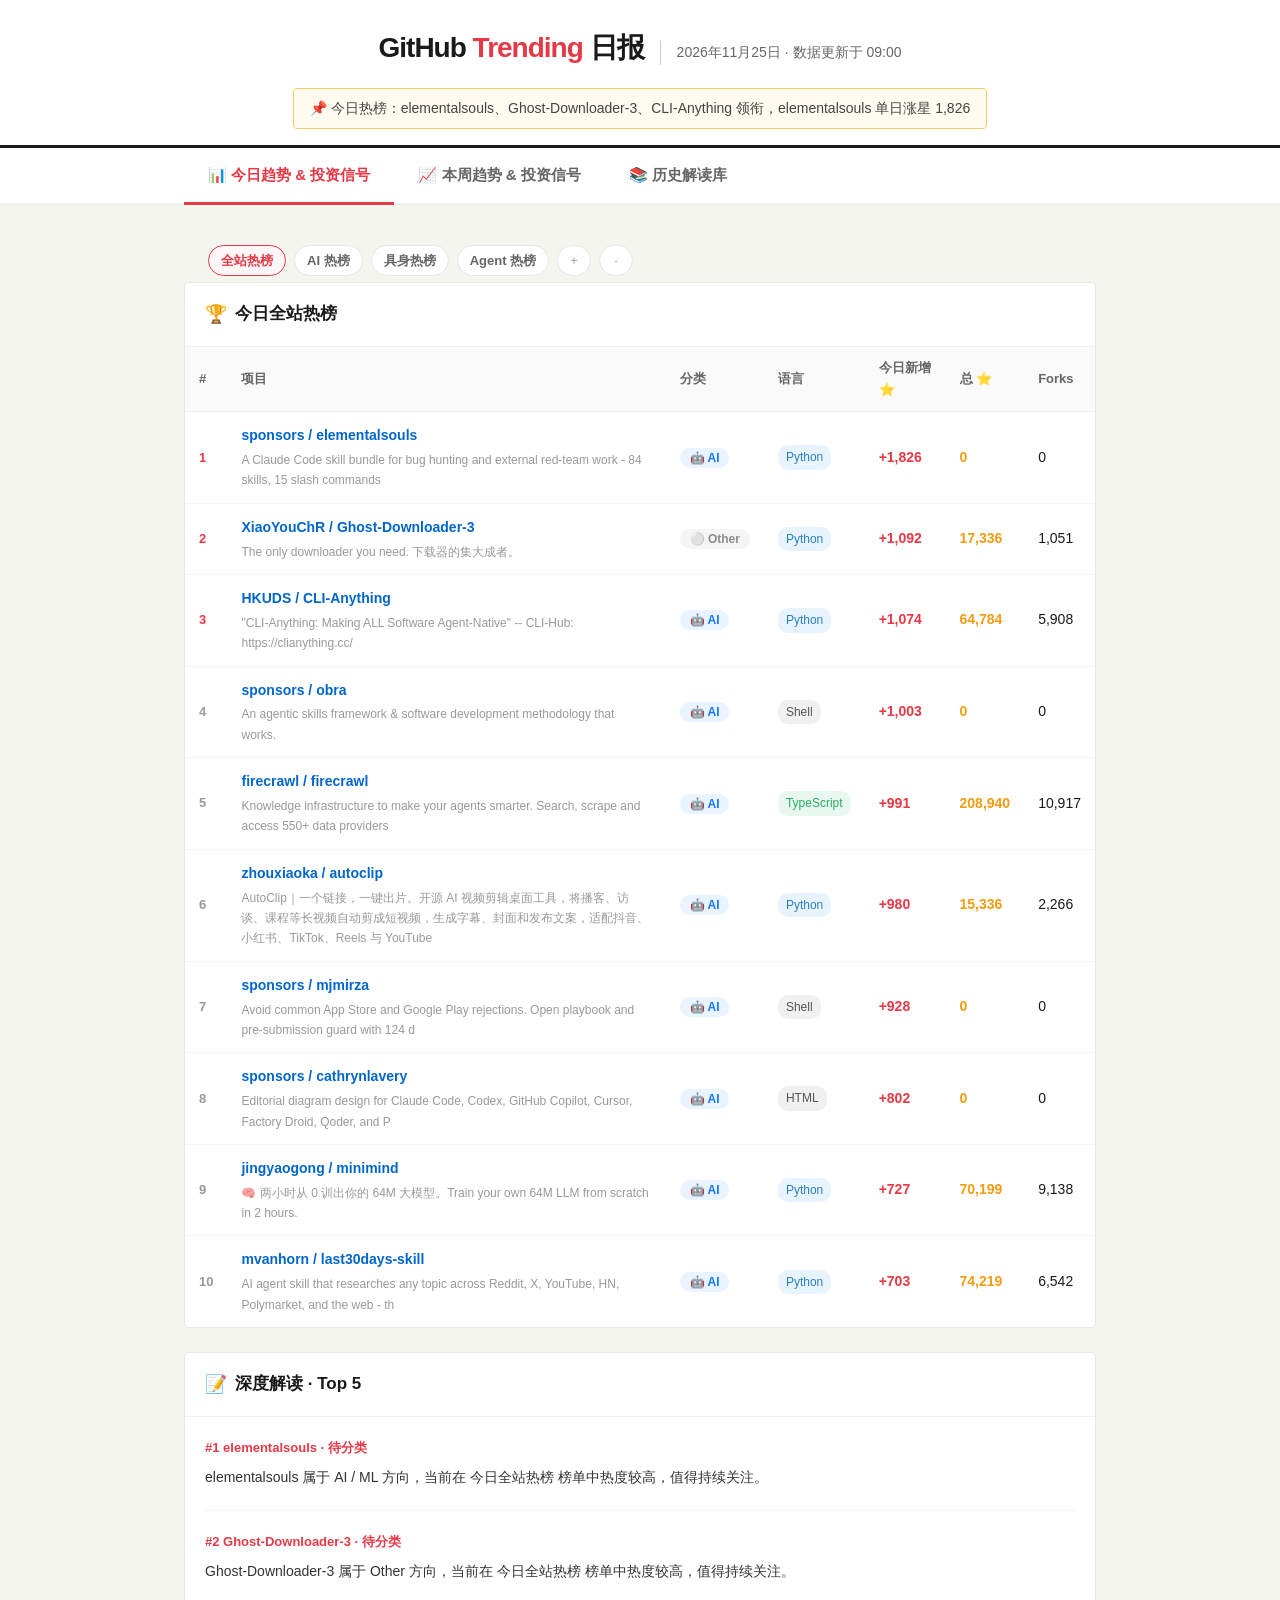
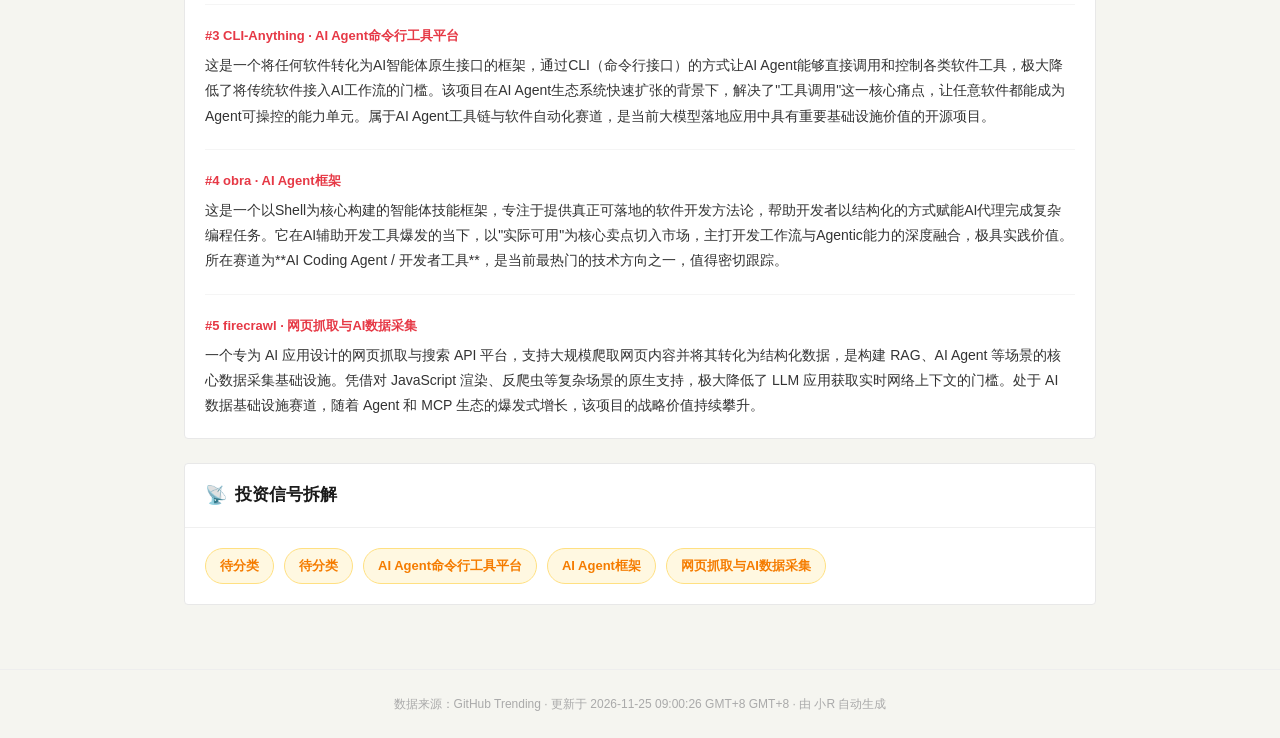
==== index.html @ 6a8a2a38 "chore: 自动更新 GitHub Trending 2026-11-25" ====
<!DOCTYPE html>
<html lang="zh-CN">
<head>
<meta charset="UTF-8">
<meta name="viewport" content="width=device-width,initial-scale=1.0">
<title>GitHub Trending 日报</title>
<style>*{margin:0;padding:0;box-sizing:border-box;}
body{font-family:-apple-system,BlinkMacSystemFont,"PingFang SC","Hiragino Sans GB","Microsoft YaHei",sans-serif;background:#f5f5f0;color:#1a1a1a;line-height:1.7;}
.header{background:#fff;border-bottom:3px solid #1a1a1a;padding:24px 0 16px;text-align:center;}
.header-inner{max-width:960px;margin:0 auto;padding:0 24px;}
.header-top{display:flex;align-items:baseline;justify-content:center;gap:16px;margin-bottom:8px;}
.logo{font-size:28px;font-weight:900;letter-spacing:-1px;color:#1a1a1a;}
.logo span{color:#e63946;}
.date{font-size:14px;color:#666;border-left:1px solid #ccc;padding-left:16px;}
.summary{font-size:14px;color:#444;background:#fffbf0;border:1px solid #f0d060;border-radius:4px;padding:8px 16px;display:inline-block;margin-top:8px;}
.tabs{background:#fff;border-bottom:2px solid #eee;position:sticky;top:0;z-index:10;}
.tabs-inner{max-width:960px;margin:0 auto;padding:0 24px;display:flex;}
.tab{padding:14px 24px;font-size:15px;font-weight:600;color:#666;cursor:pointer;border-bottom:3px solid transparent;margin-bottom:-2px;transition:all .2s;}
.tab:hover{color:#1a1a1a;}
.tab.active{color:#e63946;border-bottom-color:#e63946;}
.content{max-width:960px;margin:0 auto;padding:32px 24px;}
.panel{display:none;}
.panel.active{display:block;}
.section{background:#fff;border:1px solid #e8e8e8;border-radius:4px;margin-bottom:24px;overflow:hidden;}
.section-header{padding:16px 20px;border-bottom:1px solid #f0f0f0;display:flex;align-items:center;gap:8px;}
.section-title{font-size:17px;font-weight:700;}
.section-icon{font-size:18px;}
table{width:100%;border-collapse:collapse;}
th{background:#fafafa;padding:10px 14px;text-align:left;font-size:13px;font-weight:600;color:#666;border-bottom:1px solid #eee;}
td{padding:12px 14px;font-size:14px;border-bottom:1px solid #f5f5f5;vertical-align:middle;}
tr:last-child td{border-bottom:none;}
tr:hover td{background:#fafffe;}
.rank{font-weight:700;color:#999;font-size:13px;width:36px;}
.rank.top3{color:#e63946;}
.proj-name{font-weight:600;color:#0066cc;text-decoration:none;}
.proj-name:hover{text-decoration:underline;}
.proj-sub{font-size:12px;color:#999;margin-top:2px;}
.lang-tag{display:inline-block;padding:2px 8px;border-radius:10px;font-size:12px;font-weight:500;background:#f0f0f0;color:#555;}
.lang-Python{background:#e8f4fd;color:#2980b9;}
.lang-TypeScript{background:#e8f8f0;color:#27ae60;}
.lang-Rust{background:#fdf0e8;color:#e67e22;}
.lang-Kotlin{background:#f0e8fd;color:#8e44ad;}
.stars{font-weight:600;color:#f39c12;}
.stars-new{color:#e63946;font-weight:700;}
.insight-list{padding:20px;}
.insight-item{margin-bottom:20px;padding-bottom:20px;border-bottom:1px solid #f5f5f5;}
.insight-item:last-child{border-bottom:none;margin-bottom:0;padding-bottom:0;}
.insight-repo{font-size:13px;font-weight:700;color:#e63946;margin-bottom:6px;}
.insight-date{font-weight:400;color:#aaa;font-size:12px;}
.insight-text{font-size:14px;color:#333;line-height:1.8;}
.signal-tags{padding:20px;display:flex;flex-wrap:wrap;gap:10px;}
.signal-tag{padding:6px 14px;border-radius:20px;font-size:13px;font-weight:600;}
.tag-hot{background:#ffeef0;color:#e63946;border:1px solid #ffcdd2;}
.tag-rising{background:#fff8e1;color:#f57c00;border:1px solid #ffe082;}
.tag-watch{background:#e8f5e9;color:#2e7d32;border:1px solid #c8e6c9;}
.invest-cards{padding:20px;display:grid;grid-template-columns:repeat(2,1fr);gap:16px;}
.invest-card{border:1px solid #e8e8e8;border-radius:6px;padding:16px;}
.invest-dir{font-size:15px;font-weight:700;margin-bottom:8px;}
.invest-proj{font-size:12px;color:#666;margin-bottom:8px;}
.invest-bar-wrap{background:#f0f0f0;border-radius:4px;height:6px;margin-bottom:10px;}
.invest-bar{height:6px;border-radius:4px;}
.bar-strong{background:#e63946;width:90%;}
.bar-mid{background:#f39c12;width:60%;}
.bar-watch{background:#27ae60;width:35%;}
.invest-strength{font-size:12px;margin-bottom:4px;}
.str-strong{color:#e63946;font-weight:700;}
.str-mid{color:#f39c12;font-weight:700;}
.str-watch{color:#27ae60;font-weight:700;}
.footer{text-align:center;padding:24px;color:#aaa;font-size:12px;border-top:1px solid #eee;margin-top:8px;}
@media(max-width:640px){.invest-cards{grid-template-columns:1fr;}.tab{padding:10px 14px;font-size:13px;}}</style>

<style>
.category-badge{display:inline-flex;align-items:center;padding:4px 10px;border-radius:999px;font-size:12px;font-weight:600;line-height:1;white-space:nowrap}
.category-badge.cat-ai{background:#e8f4ff;color:#1677ff}.category-badge.cat-embodied{background:#f3ecff;color:#722ed1}.category-badge.cat-other{background:#f5f5f5;color:#8c8c8c}
.mini-tabs{display:flex;gap:8px;padding:8px 24px 6px;flex-wrap:wrap;align-items:center}.mini-tab{padding:7px 12px;border:1px solid #e5e5e5;border-radius:999px;background:#fff;color:#666;font-size:13px;font-weight:600;cursor:pointer;line-height:1.2;position:relative}.mini-tab.active{color:#e63946;border-color:#e63946;background:#fff7f7}.mini-tab-op{min-width:34px;padding:7px 10px;text-align:center;color:#9aa0a6;font-weight:500}.mini-tab-op:hover{color:#666;border-color:#d9d9d9;background:#fafafa}.mini-tab-op-danger{color:#b3b3b3}.mini-tab-op-danger.active{background:#f7f7f7;color:#666;border-color:#d9d9d9}.mini-panel .section:first-child{margin-top:0}.delete-mode .mini-tab[data-removable="1"]::after{content:'×';position:absolute;right:-6px;top:-6px;width:18px;height:18px;border-radius:50%;background:#ff4d4f;color:#fff;font-size:12px;display:flex;align-items:center;justify-content:center}
.oc-modal{position:fixed;inset:0;background:rgba(0,0,0,.32);display:none;align-items:center;justify-content:center;z-index:9999}.oc-card{width:520px;max-width:calc(100vw - 32px);background:#fff;border-radius:14px;box-shadow:0 20px 60px rgba(0,0,0,.18);padding:18px}.oc-title{font-size:18px;font-weight:700;margin-bottom:12px}.oc-grid{display:grid;grid-template-columns:1fr 1fr;gap:10px}.oc-field{display:flex;flex-direction:column;gap:6px;margin-bottom:10px}.oc-field label{font-size:12px;color:#666}.oc-field input,.oc-field textarea,.oc-field select{border:1px solid #ddd;border-radius:10px;padding:10px 12px;font-size:14px}.oc-field textarea{min-height:96px;resize:vertical}.oc-actions{display:flex;justify-content:flex-end;gap:10px;margin-top:8px}.oc-btn{border:1px solid #ddd;background:#fff;border-radius:10px;padding:9px 14px;font-size:14px;cursor:pointer}.oc-btn.primary{background:#e63946;color:#fff;border-color:#e63946}
</style>
<div id="cat-modal" class="oc-modal"><div class="oc-card"><div id="cat-title" class="oc-title">新增分类</div><input type="hidden" id="cat-action" value="add" /><div id="add-fields"><div class="oc-grid"><div class="oc-field"><label>分类名称 *</label><input id="cat-name" placeholder="如：多模态热榜" /></div><div class="oc-field"><label>分类 key（可选）</label><input id="cat-key" placeholder="如：multimodal" /></div><div class="oc-field"><label>图标</label><input id="cat-icon" placeholder="如：🎨" /></div><div class="oc-field"><label>生效方式</label><select id="cat-effective"><option value="immediate">立刻生效</option><option value="nextDay" selected>次日生效</option></select></div></div><div class="oc-field"><label>关键词（逗号分隔）</label><textarea id="cat-keywords" placeholder="multimodal, vision-language, image generation"></textarea></div></div><div id="delete-key-wrap" style="display:none"><div class="oc-field"><label>将删除分类 key</label><input id="delete-key" readonly /></div><div class="oc-field"><label>生效方式</label><select id="cat-effective"><option value="immediate">立刻生效</option><option value="nextDay" selected>次日生效</option></select></div></div><div class="oc-actions"><button class="oc-btn" onclick="closeModal()">取消</button><button class="oc-btn primary" onclick="submitCategory()">确认</button></div></div></div>

</head>
<body>
<div class="header">
<div class="header-inner">
  <div class="header-top">
    <div class="logo">GitHub <span>Trending</span> 日报</div>
    <div class="date">2026年11月25日 · 数据更新于 09:00</div>
  </div>
  <div class="summary">📌 今日热榜：elementalsouls、Ghost-Downloader-3、CLI-Anything 领衔，elementalsouls 单日涨星 1,826</div>
</div>
</div>




















































































































































































































<div class="tabs">
<div class="tabs-inner">
  <div class="tab active" onclick="showTab(0)">📊 今日趋势 &amp; 投资信号</div>
  <div class="tab" onclick="showTab(1)">📈 本周趋势 &amp; 投资信号</div>
  <div class="tab" onclick="showTab(2)">📚 历史解读库</div>
</div>
</div>
<div class="content">
<div class="panel active" id="panel-0" style="display:block;">
  <div class="mini-tabs"><div class='mini-tab active' onclick="showMiniTab('daily',0)">全站热榜</div><div class='mini-tab' onclick="showMiniTab('daily',1)">AI 热榜</div><div class='mini-tab' onclick="showMiniTab('daily',2)">具身热榜</div><div class='mini-tab' onclick="showMiniTab('daily',3)" data-removable="1" data-key="agent">Agent 热榜</div><div class='mini-tab mini-tab-op' onclick="openAddModal()">+</div><div class='mini-tab mini-tab-op mini-tab-op-danger' onclick="toggleDeleteMode(this)">-</div></div>
  <div class="mini-panel active" id="daily-mini-0" style="display:block;">
    <div class="section"><div class="section-header"><span class="section-icon">🏆</span><span class="section-title">今日全站热榜</span></div><table><thead><tr><th>#</th><th>项目</th><th>分类</th><th>语言</th><th>今日新增 ⭐</th><th>总 ⭐</th><th>Forks</th></tr></thead><tbody><tr><td class="rank top3">1</td><td><a class="proj-name" href="https://github.com/sponsors/elementalsouls" target="_blank">sponsors / elementalsouls</a><div class="proj-sub">A Claude Code skill bundle for bug hunting and external red-team work - 84 skills, 15 slash commands</div></td><td><span class="category-badge cat-ai">🤖 AI</span></td><td><span class="lang-tag lang-Python">Python</span></td><td class="stars-new">+1,826</td><td class="stars">0</td><td>0</td></tr><tr><td class="rank top3">2</td><td><a class="proj-name" href="https://github.com/XiaoYouChR/Ghost-Downloader-3" target="_blank">XiaoYouChR / Ghost-Downloader-3</a><div class="proj-sub">The only downloader you need. 下载器的集大成者。</div></td><td><span class="category-badge cat-other">⚪ Other</span></td><td><span class="lang-tag lang-Python">Python</span></td><td class="stars-new">+1,092</td><td class="stars">17,336</td><td>1,051</td></tr><tr><td class="rank top3">3</td><td><a class="proj-name" href="https://github.com/HKUDS/CLI-Anything" target="_blank">HKUDS / CLI-Anything</a><div class="proj-sub">"CLI-Anything: Making ALL Software Agent-Native" -- CLI-Hub: https://clianything.cc/</div></td><td><span class="category-badge cat-ai">🤖 AI</span></td><td><span class="lang-tag lang-Python">Python</span></td><td class="stars-new">+1,074</td><td class="stars">64,784</td><td>5,908</td></tr><tr><td class="rank ">4</td><td><a class="proj-name" href="https://github.com/sponsors/obra" target="_blank">sponsors / obra</a><div class="proj-sub">An agentic skills framework &amp; software development methodology that works.</div></td><td><span class="category-badge cat-ai">🤖 AI</span></td><td><span class="lang-tag lang-Shell">Shell</span></td><td class="stars-new">+1,003</td><td class="stars">0</td><td>0</td></tr><tr><td class="rank ">5</td><td><a class="proj-name" href="https://github.com/firecrawl/firecrawl" target="_blank">firecrawl / firecrawl</a><div class="proj-sub">Knowledge infrastructure to make your agents smarter. Search, scrape and access 550+ data providers </div></td><td><span class="category-badge cat-ai">🤖 AI</span></td><td><span class="lang-tag lang-TypeScript">TypeScript</span></td><td class="stars-new">+991</td><td class="stars">208,940</td><td>10,917</td></tr><tr><td class="rank ">6</td><td><a class="proj-name" href="https://github.com/zhouxiaoka/autoclip" target="_blank">zhouxiaoka / autoclip</a><div class="proj-sub">AutoClip｜一个链接，一键出片。开源 AI 视频剪辑桌面工具，将播客、访谈、课程等长视频自动剪成短视频，生成字幕、封面和发布文案，适配抖音、小红书、TikTok、Reels 与 YouTube </div></td><td><span class="category-badge cat-ai">🤖 AI</span></td><td><span class="lang-tag lang-Python">Python</span></td><td class="stars-new">+980</td><td class="stars">15,336</td><td>2,266</td></tr><tr><td class="rank ">7</td><td><a class="proj-name" href="https://github.com/sponsors/mjmirza" target="_blank">sponsors / mjmirza</a><div class="proj-sub">Avoid common App Store and Google Play rejections. Open playbook and pre-submission guard with 124 d</div></td><td><span class="category-badge cat-ai">🤖 AI</span></td><td><span class="lang-tag lang-Shell">Shell</span></td><td class="stars-new">+928</td><td class="stars">0</td><td>0</td></tr><tr><td class="rank ">8</td><td><a class="proj-name" href="https://github.com/sponsors/cathrynlavery" target="_blank">sponsors / cathrynlavery</a><div class="proj-sub">Editorial diagram design for Claude Code, Codex, GitHub Copilot, Cursor, Factory Droid, Qoder, and P</div></td><td><span class="category-badge cat-ai">🤖 AI</span></td><td><span class="lang-tag lang-HTML">HTML</span></td><td class="stars-new">+802</td><td class="stars">0</td><td>0</td></tr><tr><td class="rank ">9</td><td><a class="proj-name" href="https://github.com/jingyaogong/minimind" target="_blank">jingyaogong / minimind</a><div class="proj-sub">🧠 两小时从 0 训出你的 64M 大模型。Train your own 64M LLM from scratch in 2 hours.</div></td><td><span class="category-badge cat-ai">🤖 AI</span></td><td><span class="lang-tag lang-Python">Python</span></td><td class="stars-new">+727</td><td class="stars">70,199</td><td>9,138</td></tr><tr><td class="rank ">10</td><td><a class="proj-name" href="https://github.com/mvanhorn/last30days-skill" target="_blank">mvanhorn / last30days-skill</a><div class="proj-sub">AI agent skill that researches any topic across Reddit, X, YouTube, HN, Polymarket, and the web - th</div></td><td><span class="category-badge cat-ai">🤖 AI</span></td><td><span class="lang-tag lang-Python">Python</span></td><td class="stars-new">+703</td><td class="stars">74,219</td><td>6,542</td></tr></tbody></table></div>
    <div class="section"><div class="section-header"><span class="section-icon">📝</span><span class="section-title">深度解读 · Top 5</span></div><div class="insight-list"><div class="insight-item"><div class="insight-repo">#1 elementalsouls · 待分类</div><div class="insight-text">elementalsouls 属于 AI / ML 方向，当前在 今日全站热榜 榜单中热度较高，值得持续关注。</div></div><div class="insight-item"><div class="insight-repo">#2 Ghost-Downloader-3 · 待分类</div><div class="insight-text">Ghost-Downloader-3 属于 Other 方向，当前在 今日全站热榜 榜单中热度较高，值得持续关注。</div></div><div class="insight-item"><div class="insight-repo">#3 CLI-Anything · AI Agent命令行工具平台</div><div class="insight-text">这是一个将任何软件转化为AI智能体原生接口的框架，通过CLI（命令行接口）的方式让AI Agent能够直接调用和控制各类软件工具，极大降低了将传统软件接入AI工作流的门槛。该项目在AI Agent生态系统快速扩张的背景下，解决了&quot;工具调用&quot;这一核心痛点，让任意软件都能成为Agent可操控的能力单元。属于AI Agent工具链与软件自动化赛道，是当前大模型落地应用中具有重要基础设施价值的开源项目。</div></div><div class="insight-item"><div class="insight-repo">#4 obra · AI Agent框架</div><div class="insight-text">这是一个以Shell为核心构建的智能体技能框架，专注于提供真正可落地的软件开发方法论，帮助开发者以结构化的方式赋能AI代理完成复杂编程任务。它在AI辅助开发工具爆发的当下，以&quot;实际可用&quot;为核心卖点切入市场，主打开发工作流与Agentic能力的深度融合，极具实践价值。所在赛道为**AI Coding Agent / 开发者工具**，是当前最热门的技术方向之一，值得密切跟踪。</div></div><div class="insight-item"><div class="insight-repo">#5 firecrawl · 网页抓取与AI数据采集</div><div class="insight-text">一个专为 AI 应用设计的网页抓取与搜索 API 平台，支持大规模爬取网页内容并将其转化为结构化数据，是构建 RAG、AI Agent 等场景的核心数据采集基础设施。凭借对 JavaScript 渲染、反爬虫等复杂场景的原生支持，极大降低了 LLM 应用获取实时网络上下文的门槛。处于 AI 数据基础设施赛道，随着 Agent 和 MCP 生态的爆发式增长，该项目的战略价值持续攀升。</div></div></div></div>
    <div class="section"><div class="section-header"><span class="section-icon">📡</span><span class="section-title">投资信号拆解</span></div><div class="signal-tags"><span class="signal-tag tag-rising">待分类</span><span class="signal-tag tag-rising">待分类</span><span class="signal-tag tag-rising">AI Agent命令行工具平台</span><span class="signal-tag tag-rising">AI Agent框架</span><span class="signal-tag tag-rising">网页抓取与AI数据采集</span></div></div>
  </div><div class="mini-panel" id="daily-mini-1" style="display:none;">
    <div class="section"><div class="section-header"><span class="section-icon">🤖</span><span class="section-title">今日AI 热榜</span></div><table><thead><tr><th>#</th><th>项目</th><th>分类</th><th>语言</th><th>今日新增 ⭐</th><th>总 ⭐</th><th>Forks</th></tr></thead><tbody><tr><td class="rank top3">1</td><td><a class="proj-name" href="https://github.com/sponsors/elementalsouls" target="_blank">sponsors / elementalsouls</a><div class="proj-sub">A Claude Code skill bundle for bug hunting and external red-team work - 84 skills, 15 slash commands</div></td><td><span class="category-badge cat-ai">🤖 AI</span></td><td><span class="lang-tag lang-Python">Python</span></td><td class="stars-new">+1,826</td><td class="stars">0</td><td>0</td></tr><tr><td class="rank top3">2</td><td><a class="proj-name" href="https://github.com/HKUDS/CLI-Anything" target="_blank">HKUDS / CLI-Anything</a><div class="proj-sub">"CLI-Anything: Making ALL Software Agent-Native" -- CLI-Hub: https://clianything.cc/</div></td><td><span class="category-badge cat-ai">🤖 AI</span></td><td><span class="lang-tag lang-Python">Python</span></td><td class="stars-new">+1,074</td><td class="stars">64,784</td><td>5,908</td></tr><tr><td class="rank top3">3</td><td><a class="proj-name" href="https://github.com/sponsors/obra" target="_blank">sponsors / obra</a><div class="proj-sub">An agentic skills framework &amp; software development methodology that works.</div></td><td><span class="category-badge cat-ai">🤖 AI</span></td><td><span class="lang-tag lang-Shell">Shell</span></td><td class="stars-new">+1,003</td><td class="stars">0</td><td>0</td></tr><tr><td class="rank ">4</td><td><a class="proj-name" href="https://github.com/firecrawl/firecrawl" target="_blank">firecrawl / firecrawl</a><div class="proj-sub">Knowledge infrastructure to make your agents smarter. Search, scrape and access 550+ data providers </div></td><td><span class="category-badge cat-ai">🤖 AI</span></td><td><span class="lang-tag lang-TypeScript">TypeScript</span></td><td class="stars-new">+991</td><td class="stars">208,940</td><td>10,917</td></tr><tr><td class="rank ">5</td><td><a class="proj-name" href="https://github.com/zhouxiaoka/autoclip" target="_blank">zhouxiaoka / autoclip</a><div class="proj-sub">AutoClip｜一个链接，一键出片。开源 AI 视频剪辑桌面工具，将播客、访谈、课程等长视频自动剪成短视频，生成字幕、封面和发布文案，适配抖音、小红书、TikTok、Reels 与 YouTube </div></td><td><span class="category-badge cat-ai">🤖 AI</span></td><td><span class="lang-tag lang-Python">Python</span></td><td class="stars-new">+980</td><td class="stars">15,336</td><td>2,266</td></tr><tr><td class="rank ">6</td><td><a class="proj-name" href="https://github.com/sponsors/mjmirza" target="_blank">sponsors / mjmirza</a><div class="proj-sub">Avoid common App Store and Google Play rejections. Open playbook and pre-submission guard with 124 d</div></td><td><span class="category-badge cat-ai">🤖 AI</span></td><td><span class="lang-tag lang-Shell">Shell</span></td><td class="stars-new">+928</td><td class="stars">0</td><td>0</td></tr><tr><td class="rank ">7</td><td><a class="proj-name" href="https://github.com/sponsors/cathrynlavery" target="_blank">sponsors / cathrynlavery</a><div class="proj-sub">Editorial diagram design for Claude Code, Codex, GitHub Copilot, Cursor, Factory Droid, Qoder, and P</div></td><td><span class="category-badge cat-ai">🤖 AI</span></td><td><span class="lang-tag lang-HTML">HTML</span></td><td class="stars-new">+802</td><td class="stars">0</td><td>0</td></tr><tr><td class="rank ">8</td><td><a class="proj-name" href="https://github.com/jingyaogong/minimind" target="_blank">jingyaogong / minimind</a><div class="proj-sub">🧠 两小时从 0 训出你的 64M 大模型。Train your own 64M LLM from scratch in 2 hours.</div></td><td><span class="category-badge cat-ai">🤖 AI</span></td><td><span class="lang-tag lang-Python">Python</span></td><td class="stars-new">+727</td><td class="stars">70,199</td><td>9,138</td></tr><tr><td class="rank ">9</td><td><a class="proj-name" href="https://github.com/mvanhorn/last30days-skill" target="_blank">mvanhorn / last30days-skill</a><div class="proj-sub">AI agent skill that researches any topic across Reddit, X, YouTube, HN, Polymarket, and the web - th</div></td><td><span class="category-badge cat-ai">🤖 AI</span></td><td><span class="lang-tag lang-Python">Python</span></td><td class="stars-new">+703</td><td class="stars">74,219</td><td>6,542</td></tr><tr><td class="rank ">10</td><td><a class="proj-name" href="https://github.com/sponsors/toeverything" target="_blank">sponsors / toeverything</a><div class="proj-sub">There can be more than Notion and Miro. AFFiNE(pronounced [ə‘fain]) is a next-gen knowledge base tha</div></td><td><span class="category-badge cat-other">⚪ Other</span></td><td><span class="lang-tag lang-TypeScript">TypeScript</span></td><td class="stars-new">+584</td><td class="stars">0</td><td>0</td></tr></tbody></table></div>
    <div class="section"><div class="section-header"><span class="section-icon">📝</span><span class="section-title">深度解读 · Top 5</span></div><div class="insight-list"><div class="insight-item"><div class="insight-repo">#1 elementalsouls · 待分类</div><div class="insight-text">elementalsouls 属于 AI / ML 方向，当前在 今日AI 热榜 榜单中热度较高，值得持续关注。</div></div><div class="insight-item"><div class="insight-repo">#2 CLI-Anything · AI Agent命令行工具平台</div><div class="insight-text">这是一个将任何软件转化为AI智能体原生接口的框架，通过CLI（命令行接口）的方式让AI Agent能够直接调用和控制各类软件工具，极大降低了将传统软件接入AI工作流的门槛。该项目在AI Agent生态系统快速扩张的背景下，解决了&quot;工具调用&quot;这一核心痛点，让任意软件都能成为Agent可操控的能力单元。属于AI Agent工具链与软件自动化赛道，是当前大模型落地应用中具有重要基础设施价值的开源项目。</div></div><div class="insight-item"><div class="insight-repo">#3 obra · AI Agent框架</div><div class="insight-text">这是一个以Shell为核心构建的智能体技能框架，专注于提供真正可落地的软件开发方法论，帮助开发者以结构化的方式赋能AI代理完成复杂编程任务。它在AI辅助开发工具爆发的当下，以&quot;实际可用&quot;为核心卖点切入市场，主打开发工作流与Agentic能力的深度融合，极具实践价值。所在赛道为**AI Coding Agent / 开发者工具**，是当前最热门的技术方向之一，值得密切跟踪。</div></div><div class="insight-item"><div class="insight-repo">#4 firecrawl · 网页抓取与AI数据采集</div><div class="insight-text">一个专为 AI 应用设计的网页抓取与搜索 API 平台，支持大规模爬取网页内容并将其转化为结构化数据，是构建 RAG、AI Agent 等场景的核心数据采集基础设施。凭借对 JavaScript 渲染、反爬虫等复杂场景的原生支持，极大降低了 LLM 应用获取实时网络上下文的门槛。处于 AI 数据基础设施赛道，随着 Agent 和 MCP 生态的爆发式增长，该项目的战略价值持续攀升。</div></div><div class="insight-item"><div class="insight-repo">#5 autoclip · AI视频智能剪辑</div><div class="insight-text">基于AI技术的视频智能剪辑工具，能够自动识别并提取视频中的精彩高光片段，大幅降低视频二次创作的门槛，适用于短视频博主、赛事混剪、直播切片等场景。随着AIGC内容创作需求爆发，此类自动化剪辑工具正处于高速增长期，兼具实用价值与商业潜力。项目处于AI+视频创作赛道，是当前内容生产力工具领域的热门方向。</div></div></div></div>
    <div class="section"><div class="section-header"><span class="section-icon">📡</span><span class="section-title">投资信号拆解</span></div><div class="signal-tags"><span class="signal-tag tag-rising">待分类</span><span class="signal-tag tag-rising">AI Agent命令行工具平台</span><span class="signal-tag tag-rising">AI Agent框架</span><span class="signal-tag tag-rising">网页抓取与AI数据采集</span><span class="signal-tag tag-rising">AI视频智能剪辑</span></div></div>
  </div><div class="mini-panel" id="daily-mini-2" style="display:none;">
    <div class="section"><div class="section-header"><span class="section-icon">🦾</span><span class="section-title">今日具身热榜</span></div><table><thead><tr><th>#</th><th>项目</th><th>分类</th><th>语言</th><th>今日新增 ⭐</th><th>总 ⭐</th><th>Forks</th></tr></thead><tbody><tr><td class="rank top3">1</td><td><a class="proj-name" href="https://github.com/sponsors/elementalsouls" target="_blank">sponsors / elementalsouls</a><div class="proj-sub">A Claude Code skill bundle for bug hunting and external red-team work - 84 skills, 15 slash commands</div></td><td><span class="category-badge cat-ai">🤖 AI</span></td><td><span class="lang-tag lang-Python">Python</span></td><td class="stars-new">+1,826</td><td class="stars">0</td><td>0</td></tr><tr><td class="rank top3">2</td><td><a class="proj-name" href="https://github.com/mvanhorn/last30days-skill" target="_blank">mvanhorn / last30days-skill</a><div class="proj-sub">AI agent skill that researches any topic across Reddit, X, YouTube, HN, Polymarket, and the web - th</div></td><td><span class="category-badge cat-ai">🤖 AI</span></td><td><span class="lang-tag lang-Python">Python</span></td><td class="stars-new">+703</td><td class="stars">74,219</td><td>6,542</td></tr></tbody></table></div>
    <div class="section"><div class="section-header"><span class="section-icon">📝</span><span class="section-title">深度解读 · Top 5</span></div><div class="insight-list"><div class="insight-item"><div class="insight-repo">#1 elementalsouls · 待分类</div><div class="insight-text">elementalsouls 属于 AI / ML 方向，当前在 今日具身热榜 榜单中热度较高，值得持续关注。</div></div><div class="insight-item"><div class="insight-repo">#2 last30days-skill · AI Agent信息聚合与研究</div><div class="insight-text">这是一个AI智能体技能工具，能够自动跨越Reddit、X、YouTube、Hacker News、Polymarket及开放网页等多平台，对任意话题进行信息检索并生成有据可查的综合摘要，极大降低了信息收集与研判的人工成本。凭借多源数据融合与AI合成能力，它在市场调研、热点追踪、竞品分析等场景中具有显著实用价值。该项目处于AI Agent与信息聚合的热门交叉赛道，随着自主智能体应用爆发式增长，此类&quot;研究型Agent技能&quot;正成为开发者生态中的高需求组件。</div></div></div></div>
    <div class="section"><div class="section-header"><span class="section-icon">📡</span><span class="section-title">投资信号拆解</span></div><div class="signal-tags"><span class="signal-tag tag-rising">待分类</span><span class="signal-tag tag-rising">AI Agent信息聚合与研究</span></div></div>
  </div><div class="mini-panel" id="daily-mini-3" style="display:none;">
    <div class="section"><div class="section-header"><span class="section-icon">🧠</span><span class="section-title">今日Agent 热榜</span></div><table><thead><tr><th>#</th><th>项目</th><th>分类</th><th>语言</th><th>今日新增 ⭐</th><th>总 ⭐</th><th>Forks</th></tr></thead><tbody><tr><td class="rank top3">1</td><td><a class="proj-name" href="https://github.com/sponsors/elementalsouls" target="_blank">sponsors / elementalsouls</a><div class="proj-sub">A Claude Code skill bundle for bug hunting and external red-team work - 84 skills, 15 slash commands</div></td><td><span class="category-badge cat-ai">🤖 AI</span></td><td><span class="lang-tag lang-Python">Python</span></td><td class="stars-new">+1,826</td><td class="stars">0</td><td>0</td></tr><tr><td class="rank top3">2</td><td><a class="proj-name" href="https://github.com/HKUDS/CLI-Anything" target="_blank">HKUDS / CLI-Anything</a><div class="proj-sub">"CLI-Anything: Making ALL Software Agent-Native" -- CLI-Hub: https://clianything.cc/</div></td><td><span class="category-badge cat-ai">🤖 AI</span></td><td><span class="lang-tag lang-Python">Python</span></td><td class="stars-new">+1,074</td><td class="stars">64,784</td><td>5,908</td></tr><tr><td class="rank top3">3</td><td><a class="proj-name" href="https://github.com/sponsors/obra" target="_blank">sponsors / obra</a><div class="proj-sub">An agentic skills framework &amp; software development methodology that works.</div></td><td><span class="category-badge cat-ai">🤖 AI</span></td><td><span class="lang-tag lang-Shell">Shell</span></td><td class="stars-new">+1,003</td><td class="stars">0</td><td>0</td></tr><tr><td class="rank ">4</td><td><a class="proj-name" href="https://github.com/firecrawl/firecrawl" target="_blank">firecrawl / firecrawl</a><div class="proj-sub">Knowledge infrastructure to make your agents smarter. Search, scrape and access 550+ data providers </div></td><td><span class="category-badge cat-ai">🤖 AI</span></td><td><span class="lang-tag lang-TypeScript">TypeScript</span></td><td class="stars-new">+991</td><td class="stars">208,940</td><td>10,917</td></tr><tr><td class="rank ">5</td><td><a class="proj-name" href="https://github.com/sponsors/mjmirza" target="_blank">sponsors / mjmirza</a><div class="proj-sub">Avoid common App Store and Google Play rejections. Open playbook and pre-submission guard with 124 d</div></td><td><span class="category-badge cat-ai">🤖 AI</span></td><td><span class="lang-tag lang-Shell">Shell</span></td><td class="stars-new">+928</td><td class="stars">0</td><td>0</td></tr><tr><td class="rank ">6</td><td><a class="proj-name" href="https://github.com/sponsors/cathrynlavery" target="_blank">sponsors / cathrynlavery</a><div class="proj-sub">Editorial diagram design for Claude Code, Codex, GitHub Copilot, Cursor, Factory Droid, Qoder, and P</div></td><td><span class="category-badge cat-ai">🤖 AI</span></td><td><span class="lang-tag lang-HTML">HTML</span></td><td class="stars-new">+802</td><td class="stars">0</td><td>0</td></tr><tr><td class="rank ">7</td><td><a class="proj-name" href="https://github.com/mvanhorn/last30days-skill" target="_blank">mvanhorn / last30days-skill</a><div class="proj-sub">AI agent skill that researches any topic across Reddit, X, YouTube, HN, Polymarket, and the web - th</div></td><td><span class="category-badge cat-ai">🤖 AI</span></td><td><span class="lang-tag lang-Python">Python</span></td><td class="stars-new">+703</td><td class="stars">74,219</td><td>6,542</td></tr><tr><td class="rank ">8</td><td><a class="proj-name" href="https://github.com/google-labs-code/stitch-skills" target="_blank">google-labs-code / stitch-skills</a><div class="proj-sub">A library of Agent Skills designed to work with the Stitch MCP server. Each skill follows the Agent </div></td><td><span class="category-badge cat-ai">🤖 AI</span></td><td><span class="lang-tag lang-TypeScript">TypeScript</span></td><td class="stars-new">+403</td><td class="stars">12,655</td><td>1,525</td></tr><tr><td class="rank ">9</td><td><a class="proj-name" href="https://github.com/Tracer-Cloud/opensre" target="_blank">Tracer-Cloud / opensre</a><div class="proj-sub">The open-source agent for CI/CD reliability.</div></td><td><span class="category-badge cat-ai">🤖 AI</span></td><td><span class="lang-tag lang-Python">Python</span></td><td class="stars-new">+398</td><td class="stars">15,194</td><td>2,011</td></tr></tbody></table></div>
    <div class="section"><div class="section-header"><span class="section-icon">📝</span><span class="section-title">深度解读 · Top 5</span></div><div class="insight-list"><div class="insight-item"><div class="insight-repo">#1 elementalsouls · 待分类</div><div class="insight-text">elementalsouls 属于 AI / ML 方向，当前在 今日Agent 热榜 榜单中热度较高，值得持续关注。</div></div><div class="insight-item"><div class="insight-repo">#2 CLI-Anything · AI Agent命令行工具平台</div><div class="insight-text">这是一个将任何软件转化为AI智能体原生接口的框架，通过CLI（命令行接口）的方式让AI Agent能够直接调用和控制各类软件工具，极大降低了将传统软件接入AI工作流的门槛。该项目在AI Agent生态系统快速扩张的背景下，解决了&quot;工具调用&quot;这一核心痛点，让任意软件都能成为Agent可操控的能力单元。属于AI Agent工具链与软件自动化赛道，是当前大模型落地应用中具有重要基础设施价值的开源项目。</div></div><div class="insight-item"><div class="insight-repo">#3 obra · AI Agent框架</div><div class="insight-text">这是一个以Shell为核心构建的智能体技能框架，专注于提供真正可落地的软件开发方法论，帮助开发者以结构化的方式赋能AI代理完成复杂编程任务。它在AI辅助开发工具爆发的当下，以&quot;实际可用&quot;为核心卖点切入市场，主打开发工作流与Agentic能力的深度融合，极具实践价值。所在赛道为**AI Coding Agent / 开发者工具**，是当前最热门的技术方向之一，值得密切跟踪。</div></div><div class="insight-item"><div class="insight-repo">#4 firecrawl · 网页抓取与AI数据采集</div><div class="insight-text">一个专为 AI 应用设计的网页抓取与搜索 API 平台，支持大规模爬取网页内容并将其转化为结构化数据，是构建 RAG、AI Agent 等场景的核心数据采集基础设施。凭借对 JavaScript 渲染、反爬虫等复杂场景的原生支持，极大降低了 LLM 应用获取实时网络上下文的门槛。处于 AI 数据基础设施赛道，随着 Agent 和 MCP 生态的爆发式增长，该项目的战略价值持续攀升。</div></div><div class="insight-item"><div class="insight-repo">#5 mjmirza · 待分类</div><div class="insight-text">mjmirza 属于 AI / ML 方向，当前在 今日Agent 热榜 榜单中热度较高，值得持续关注。</div></div></div></div>
    <div class="section"><div class="section-header"><span class="section-icon">📡</span><span class="section-title">投资信号拆解</span></div><div class="signal-tags"><span class="signal-tag tag-rising">待分类</span><span class="signal-tag tag-rising">AI Agent命令行工具平台</span><span class="signal-tag tag-rising">AI Agent框架</span><span class="signal-tag tag-rising">网页抓取与AI数据采集</span><span class="signal-tag tag-rising">待分类</span></div></div>
  </div>
</div>
<div class="panel" id="panel-1" style="display:none;">
  <div class="mini-tabs"><div class='mini-tab active' onclick="showMiniTab('weekly',0)">全站热榜</div><div class='mini-tab' onclick="showMiniTab('weekly',1)">AI 热榜</div><div class='mini-tab' onclick="showMiniTab('weekly',2)">具身热榜</div><div class='mini-tab' onclick="showMiniTab('weekly',3)" data-removable="1" data-key="agent">Agent 热榜</div><div class='mini-tab mini-tab-op' onclick="openAddModal()">+</div><div class='mini-tab mini-tab-op mini-tab-op-danger' onclick="toggleDeleteMode(this)">-</div></div>
  <div class="mini-panel active" id="weekly-mini-0" style="display:block;">
    <div class="section"><div class="section-header"><span class="section-icon">🏆</span><span class="section-title">本周全站热榜</span></div><table><thead><tr><th>#</th><th>项目</th><th>分类</th><th>语言</th><th>本周新增 ⭐</th><th>总 ⭐</th><th>Forks</th></tr></thead><tbody><tr><td class="rank top3">1</td><td><a class="proj-name" href="https://github.com/mvanhorn/last30days-skill" target="_blank">mvanhorn / last30days-skill</a><div class="proj-sub">AI agent skill that researches any topic across Reddit, X, YouTube, HN, Polymarket, and the web - th</div></td><td><span class="category-badge cat-ai">🤖 AI</span></td><td><span class="lang-tag lang-Python">Python</span></td><td class="stars-new">+5,369</td><td class="stars">74,219</td><td>6,542</td></tr><tr><td class="rank top3">2</td><td><a class="proj-name" href="https://github.com/dream-num/univer" target="_blank">dream-num / univer</a><div class="proj-sub">Build your own AI office with Univer Office SDK. Bring editing, calculation, collaboration, and file</div></td><td><span class="category-badge cat-ai">🤖 AI</span></td><td><span class="lang-tag lang-TypeScript">TypeScript</span></td><td class="stars-new">+3,278</td><td class="stars">31,689</td><td>2,857</td></tr><tr><td class="rank top3">3</td><td><a class="proj-name" href="https://github.com/sponsors/kajisho5" target="_blank">sponsors / kajisho5</a><div class="proj-sub">Local video editor for coding agents: 42 FFmpeg tools with a machine-readable contract and an MCP se</div></td><td><span class="category-badge cat-ai">🤖 AI</span></td><td><span class="lang-tag lang-Python">Python</span></td><td class="stars-new">+2,993</td><td class="stars">0</td><td>0</td></tr><tr><td class="rank ">4</td><td><a class="proj-name" href="https://github.com/meta/astryx" target="_blank">meta / astryx</a><div class="proj-sub">An open source design system that's fully customizable and agent ready</div></td><td><span class="category-badge cat-ai">🤖 AI</span></td><td><span class="lang-tag lang-TypeScript">TypeScript</span></td><td class="stars-new">+2,890</td><td class="stars">32,878</td><td>2,576</td></tr><tr><td class="rank ">5</td><td><a class="proj-name" href="https://github.com/alibaba/open-code-review" target="_blank">alibaba / open-code-review</a><div class="proj-sub">Secure, fast, efficient, battle-tested at Alibaba's scale. Hybrid architecture code review tool: det</div></td><td><span class="category-badge cat-ai">🤖 AI</span></td><td><span class="lang-tag lang-Go">Go</span></td><td class="stars-new">+2,638</td><td class="stars">56,050</td><td>4,630</td></tr><tr><td class="rank ">6</td><td><a class="proj-name" href="https://github.com/google-labs-code/stitch-skills" target="_blank">google-labs-code / stitch-skills</a><div class="proj-sub">A library of Agent Skills designed to work with the Stitch MCP server. Each skill follows the Agent </div></td><td><span class="category-badge cat-ai">🤖 AI</span></td><td><span class="lang-tag lang-TypeScript">TypeScript</span></td><td class="stars-new">+2,626</td><td class="stars">12,655</td><td>1,525</td></tr><tr><td class="rank ">7</td><td><a class="proj-name" href="https://github.com/GoogleChrome/modern-web-guidance-src" target="_blank">GoogleChrome / modern-web-guidance-src</a><div class="proj-sub">Keep your coding agent up to date with the latest web best practices</div></td><td><span class="category-badge cat-ai">🤖 AI</span></td><td><span class="lang-tag lang-TypeScript">TypeScript</span></td><td class="stars-new">+2,494</td><td class="stars">10,817</td><td>822</td></tr><tr><td class="rank ">8</td><td><a class="proj-name" href="https://github.com/backnotprop/plannotator" target="_blank">backnotprop / plannotator</a><div class="proj-sub">The workspace to stay in the loop and on top of agents - shape, decide, plan, annotate, review code,</div></td><td><span class="category-badge cat-ai">🤖 AI</span></td><td><span class="lang-tag lang-TypeScript">TypeScript</span></td><td class="stars-new">+1,956</td><td class="stars">14,893</td><td>1,437</td></tr><tr><td class="rank ">9</td><td><a class="proj-name" href="https://github.com/ag-ui-protocol/ag-ui" target="_blank">ag-ui-protocol / ag-ui</a><div class="proj-sub">AG-UI: the Agent-User Interaction Protocol. Bring Agents into Frontend Applications.</div></td><td><span class="category-badge cat-ai">🤖 AI</span></td><td><span class="lang-tag lang-TypeScript">TypeScript</span></td><td class="stars-new">+1,753</td><td class="stars">21,569</td><td>2,173</td></tr><tr><td class="rank ">10</td><td><a class="proj-name" href="https://github.com/we-promise/sure" target="_blank">we-promise / sure</a><div class="proj-sub">The personal finance app for everyone (by everyone)</div></td><td><span class="category-badge cat-other">⚪ Other</span></td><td><span class="lang-tag lang-Ruby">Ruby</span></td><td class="stars-new">+1,567</td><td class="stars">17,778</td><td>1,543</td></tr></tbody></table></div>
    <div class="section"><div class="section-header"><span class="section-icon">📝</span><span class="section-title">深度解读 · Top 5</span></div><div class="insight-list"><div class="insight-item"><div class="insight-repo">#1 last30days-skill · AI Agent信息聚合与研究</div><div class="insight-text">这是一个AI智能体技能工具，能够自动跨越Reddit、X、YouTube、Hacker News、Polymarket及开放网页等多平台，对任意话题进行信息检索并生成有据可查的综合摘要，极大降低了信息收集与研判的人工成本。凭借多源数据融合与AI合成能力，它在市场调研、热点追踪、竞品分析等场景中具有显著实用价值。该项目处于AI Agent与信息聚合的热门交叉赛道，随着自主智能体应用爆发式增长，此类&quot;研究型Agent技能&quot;正成为开发者生态中的高需求组件。</div></div><div class="insight-item"><div class="insight-repo">#2 univer · AI办公套件基础设施</div><div class="insight-text">一个基于 TypeScript 构建的开源办公套件运行时，将电子表格、文档、演示文稿、画布、关系表和 PDF 统一在单一运行时中，专为 AI Agent 集成设计。在 AI Agent 大行其道的当下，它提供了一个完整的&quot;办公操作层&quot;，让 AI 能够直接读写和操控各类办公格式，填补了 AI 与生产力工具之间的协作空白。属于 **AI Infra × 办公套件** 赛道，是微软 Office 开源替代方案中少有的专门面向 AI 时代重新设计架构的项目，值得重点关注。</div></div><div class="insight-item"><div class="insight-repo">#3 kajisho5 · 待分类</div><div class="insight-text">kajisho5 属于 AI / ML 方向，当前在 本周全站热榜 榜单中热度较高，值得持续关注。</div></div><div class="insight-item"><div class="insight-repo">#4 astryx · 待分类</div><div class="insight-text">astryx 属于 AI / ML 方向，当前在 本周全站热榜 榜单中热度较高，值得持续关注。</div></div><div class="insight-item"><div class="insight-repo">#5 open-code-review · AI代码审查工具</div><div class="insight-text">阿里巴巴开源的混合架构代码审查工具，融合确定性规则管道与LLM Agent，能精准定位到代码行级别并给出注释，内置NPE、线程安全、XSS、SQL注入等多语言规则集，同时兼容OpenAI和Anthropic接口。经过阿里内部大规模生产环境验证，兼顾了传统静态分析的可靠性与AI的智能理解能力，适用于企业级CI/CD流程中的自动化代码质量管控。属于AI辅助软件工程（AI4Code）赛道，是当前代码智能审查领域值得重点关注的工业级实践。</div></div></div></div>
    <div class="section"><div class="section-header"><span class="section-icon">📡</span><span class="section-title">投资信号拆解</span></div><div class="signal-tags"><span class="signal-tag tag-hot">AI Agent信息聚合与研究</span><span class="signal-tag tag-hot">AI办公套件基础设施</span><span class="signal-tag tag-rising">待分类</span><span class="signal-tag tag-rising">待分类</span><span class="signal-tag tag-rising">AI代码审查工具</span></div></div>
  </div><div class="mini-panel" id="weekly-mini-1" style="display:none;">
    <div class="section"><div class="section-header"><span class="section-icon">🤖</span><span class="section-title">本周AI 热榜</span></div><table><thead><tr><th>#</th><th>项目</th><th>分类</th><th>语言</th><th>本周新增 ⭐</th><th>总 ⭐</th><th>Forks</th></tr></thead><tbody><tr><td class="rank top3">1</td><td><a class="proj-name" href="https://github.com/mvanhorn/last30days-skill" target="_blank">mvanhorn / last30days-skill</a><div class="proj-sub">AI agent skill that researches any topic across Reddit, X, YouTube, HN, Polymarket, and the web - th</div></td><td><span class="category-badge cat-ai">🤖 AI</span></td><td><span class="lang-tag lang-Python">Python</span></td><td class="stars-new">+5,369</td><td class="stars">74,219</td><td>6,542</td></tr><tr><td class="rank top3">2</td><td><a class="proj-name" href="https://github.com/dream-num/univer" target="_blank">dream-num / univer</a><div class="proj-sub">Build your own AI office with Univer Office SDK. Bring editing, calculation, collaboration, and file</div></td><td><span class="category-badge cat-ai">🤖 AI</span></td><td><span class="lang-tag lang-TypeScript">TypeScript</span></td><td class="stars-new">+3,278</td><td class="stars">31,689</td><td>2,857</td></tr><tr><td class="rank top3">3</td><td><a class="proj-name" href="https://github.com/sponsors/kajisho5" target="_blank">sponsors / kajisho5</a><div class="proj-sub">Local video editor for coding agents: 42 FFmpeg tools with a machine-readable contract and an MCP se</div></td><td><span class="category-badge cat-ai">🤖 AI</span></td><td><span class="lang-tag lang-Python">Python</span></td><td class="stars-new">+2,993</td><td class="stars">0</td><td>0</td></tr><tr><td class="rank ">4</td><td><a class="proj-name" href="https://github.com/meta/astryx" target="_blank">meta / astryx</a><div class="proj-sub">An open source design system that's fully customizable and agent ready</div></td><td><span class="category-badge cat-ai">🤖 AI</span></td><td><span class="lang-tag lang-TypeScript">TypeScript</span></td><td class="stars-new">+2,890</td><td class="stars">32,878</td><td>2,576</td></tr><tr><td class="rank ">5</td><td><a class="proj-name" href="https://github.com/alibaba/open-code-review" target="_blank">alibaba / open-code-review</a><div class="proj-sub">Secure, fast, efficient, battle-tested at Alibaba's scale. Hybrid architecture code review tool: det</div></td><td><span class="category-badge cat-ai">🤖 AI</span></td><td><span class="lang-tag lang-Go">Go</span></td><td class="stars-new">+2,638</td><td class="stars">56,050</td><td>4,630</td></tr><tr><td class="rank ">6</td><td><a class="proj-name" href="https://github.com/google-labs-code/stitch-skills" target="_blank">google-labs-code / stitch-skills</a><div class="proj-sub">A library of Agent Skills designed to work with the Stitch MCP server. Each skill follows the Agent </div></td><td><span class="category-badge cat-ai">🤖 AI</span></td><td><span class="lang-tag lang-TypeScript">TypeScript</span></td><td class="stars-new">+2,626</td><td class="stars">12,655</td><td>1,525</td></tr><tr><td class="rank ">7</td><td><a class="proj-name" href="https://github.com/GoogleChrome/modern-web-guidance-src" target="_blank">GoogleChrome / modern-web-guidance-src</a><div class="proj-sub">Keep your coding agent up to date with the latest web best practices</div></td><td><span class="category-badge cat-ai">🤖 AI</span></td><td><span class="lang-tag lang-TypeScript">TypeScript</span></td><td class="stars-new">+2,494</td><td class="stars">10,817</td><td>822</td></tr><tr><td class="rank ">8</td><td><a class="proj-name" href="https://github.com/backnotprop/plannotator" target="_blank">backnotprop / plannotator</a><div class="proj-sub">The workspace to stay in the loop and on top of agents - shape, decide, plan, annotate, review code,</div></td><td><span class="category-badge cat-ai">🤖 AI</span></td><td><span class="lang-tag lang-TypeScript">TypeScript</span></td><td class="stars-new">+1,956</td><td class="stars">14,893</td><td>1,437</td></tr><tr><td class="rank ">9</td><td><a class="proj-name" href="https://github.com/ag-ui-protocol/ag-ui" target="_blank">ag-ui-protocol / ag-ui</a><div class="proj-sub">AG-UI: the Agent-User Interaction Protocol. Bring Agents into Frontend Applications.</div></td><td><span class="category-badge cat-ai">🤖 AI</span></td><td><span class="lang-tag lang-TypeScript">TypeScript</span></td><td class="stars-new">+1,753</td><td class="stars">21,569</td><td>2,173</td></tr><tr><td class="rank ">10</td><td><a class="proj-name" href="https://github.com/tradermonty/claude-trading-skills" target="_blank">tradermonty / claude-trading-skills</a><div class="proj-sub">Claude Code skills for equity investors and traders — market analysis, technical charting, economic </div></td><td><span class="category-badge cat-ai">🤖 AI</span></td><td><span class="lang-tag lang-Python">Python</span></td><td class="stars-new">+1,504</td><td class="stars">8,302</td><td>1,540</td></tr></tbody></table></div>
    <div class="section"><div class="section-header"><span class="section-icon">📝</span><span class="section-title">深度解读 · Top 5</span></div><div class="insight-list"><div class="insight-item"><div class="insight-repo">#1 last30days-skill · AI Agent信息聚合与研究</div><div class="insight-text">这是一个AI智能体技能工具，能够自动跨越Reddit、X、YouTube、Hacker News、Polymarket及开放网页等多平台，对任意话题进行信息检索并生成有据可查的综合摘要，极大降低了信息收集与研判的人工成本。凭借多源数据融合与AI合成能力，它在市场调研、热点追踪、竞品分析等场景中具有显著实用价值。该项目处于AI Agent与信息聚合的热门交叉赛道，随着自主智能体应用爆发式增长，此类&quot;研究型Agent技能&quot;正成为开发者生态中的高需求组件。</div></div><div class="insight-item"><div class="insight-repo">#2 univer · AI办公套件基础设施</div><div class="insight-text">一个基于 TypeScript 构建的开源办公套件运行时，将电子表格、文档、演示文稿、画布、关系表和 PDF 统一在单一运行时中，专为 AI Agent 集成设计。在 AI Agent 大行其道的当下，它提供了一个完整的&quot;办公操作层&quot;，让 AI 能够直接读写和操控各类办公格式，填补了 AI 与生产力工具之间的协作空白。属于 **AI Infra × 办公套件** 赛道，是微软 Office 开源替代方案中少有的专门面向 AI 时代重新设计架构的项目，值得重点关注。</div></div><div class="insight-item"><div class="insight-repo">#3 kajisho5 · 待分类</div><div class="insight-text">kajisho5 属于 AI / ML 方向，当前在 本周AI 热榜 榜单中热度较高，值得持续关注。</div></div><div class="insight-item"><div class="insight-repo">#4 astryx · 待分类</div><div class="insight-text">astryx 属于 AI / ML 方向，当前在 本周AI 热榜 榜单中热度较高，值得持续关注。</div></div><div class="insight-item"><div class="insight-repo">#5 open-code-review · AI代码审查工具</div><div class="insight-text">阿里巴巴开源的混合架构代码审查工具，融合确定性规则管道与LLM Agent，能精准定位到代码行级别并给出注释，内置NPE、线程安全、XSS、SQL注入等多语言规则集，同时兼容OpenAI和Anthropic接口。经过阿里内部大规模生产环境验证，兼顾了传统静态分析的可靠性与AI的智能理解能力，适用于企业级CI/CD流程中的自动化代码质量管控。属于AI辅助软件工程（AI4Code）赛道，是当前代码智能审查领域值得重点关注的工业级实践。</div></div></div></div>
    <div class="section"><div class="section-header"><span class="section-icon">📡</span><span class="section-title">投资信号拆解</span></div><div class="signal-tags"><span class="signal-tag tag-hot">AI Agent信息聚合与研究</span><span class="signal-tag tag-hot">AI办公套件基础设施</span><span class="signal-tag tag-rising">待分类</span><span class="signal-tag tag-rising">待分类</span><span class="signal-tag tag-rising">AI代码审查工具</span></div></div>
  </div><div class="mini-panel" id="weekly-mini-2" style="display:none;">
    <div class="section"><div class="section-header"><span class="section-icon">🦾</span><span class="section-title">本周具身热榜</span></div><table><thead><tr><th>#</th><th>项目</th><th>分类</th><th>语言</th><th>本周新增 ⭐</th><th>总 ⭐</th><th>Forks</th></tr></thead><tbody><tr><td class="rank top3">1</td><td><a class="proj-name" href="https://github.com/mvanhorn/last30days-skill" target="_blank">mvanhorn / last30days-skill</a><div class="proj-sub">AI agent skill that researches any topic across Reddit, X, YouTube, HN, Polymarket, and the web - th</div></td><td><span class="category-badge cat-ai">🤖 AI</span></td><td><span class="lang-tag lang-Python">Python</span></td><td class="stars-new">+5,369</td><td class="stars">74,219</td><td>6,542</td></tr></tbody></table></div>
    <div class="section"><div class="section-header"><span class="section-icon">📝</span><span class="section-title">深度解读 · Top 5</span></div><div class="insight-list"><div class="insight-item"><div class="insight-repo">#1 last30days-skill · AI Agent信息聚合与研究</div><div class="insight-text">这是一个AI智能体技能工具，能够自动跨越Reddit、X、YouTube、Hacker News、Polymarket及开放网页等多平台，对任意话题进行信息检索并生成有据可查的综合摘要，极大降低了信息收集与研判的人工成本。凭借多源数据融合与AI合成能力，它在市场调研、热点追踪、竞品分析等场景中具有显著实用价值。该项目处于AI Agent与信息聚合的热门交叉赛道，随着自主智能体应用爆发式增长，此类&quot;研究型Agent技能&quot;正成为开发者生态中的高需求组件。</div></div></div></div>
    <div class="section"><div class="section-header"><span class="section-icon">📡</span><span class="section-title">投资信号拆解</span></div><div class="signal-tags"><span class="signal-tag tag-hot">AI Agent信息聚合与研究</span></div></div>
  </div><div class="mini-panel" id="weekly-mini-3" style="display:none;">
    <div class="section"><div class="section-header"><span class="section-icon">🧠</span><span class="section-title">本周Agent 热榜</span></div><table><thead><tr><th>#</th><th>项目</th><th>分类</th><th>语言</th><th>本周新增 ⭐</th><th>总 ⭐</th><th>Forks</th></tr></thead><tbody><tr><td class="rank top3">1</td><td><a class="proj-name" href="https://github.com/mvanhorn/last30days-skill" target="_blank">mvanhorn / last30days-skill</a><div class="proj-sub">AI agent skill that researches any topic across Reddit, X, YouTube, HN, Polymarket, and the web - th</div></td><td><span class="category-badge cat-ai">🤖 AI</span></td><td><span class="lang-tag lang-Python">Python</span></td><td class="stars-new">+5,369</td><td class="stars">74,219</td><td>6,542</td></tr><tr><td class="rank top3">2</td><td><a class="proj-name" href="https://github.com/dream-num/univer" target="_blank">dream-num / univer</a><div class="proj-sub">Build your own AI office with Univer Office SDK. Bring editing, calculation, collaboration, and file</div></td><td><span class="category-badge cat-ai">🤖 AI</span></td><td><span class="lang-tag lang-TypeScript">TypeScript</span></td><td class="stars-new">+3,278</td><td class="stars">31,689</td><td>2,857</td></tr><tr><td class="rank top3">3</td><td><a class="proj-name" href="https://github.com/sponsors/kajisho5" target="_blank">sponsors / kajisho5</a><div class="proj-sub">Local video editor for coding agents: 42 FFmpeg tools with a machine-readable contract and an MCP se</div></td><td><span class="category-badge cat-ai">🤖 AI</span></td><td><span class="lang-tag lang-Python">Python</span></td><td class="stars-new">+2,993</td><td class="stars">0</td><td>0</td></tr><tr><td class="rank ">4</td><td><a class="proj-name" href="https://github.com/meta/astryx" target="_blank">meta / astryx</a><div class="proj-sub">An open source design system that's fully customizable and agent ready</div></td><td><span class="category-badge cat-ai">🤖 AI</span></td><td><span class="lang-tag lang-TypeScript">TypeScript</span></td><td class="stars-new">+2,890</td><td class="stars">32,878</td><td>2,576</td></tr><tr><td class="rank ">5</td><td><a class="proj-name" href="https://github.com/alibaba/open-code-review" target="_blank">alibaba / open-code-review</a><div class="proj-sub">Secure, fast, efficient, battle-tested at Alibaba's scale. Hybrid architecture code review tool: det</div></td><td><span class="category-badge cat-ai">🤖 AI</span></td><td><span class="lang-tag lang-Go">Go</span></td><td class="stars-new">+2,638</td><td class="stars">56,050</td><td>4,630</td></tr><tr><td class="rank ">6</td><td><a class="proj-name" href="https://github.com/google-labs-code/stitch-skills" target="_blank">google-labs-code / stitch-skills</a><div class="proj-sub">A library of Agent Skills designed to work with the Stitch MCP server. Each skill follows the Agent </div></td><td><span class="category-badge cat-ai">🤖 AI</span></td><td><span class="lang-tag lang-TypeScript">TypeScript</span></td><td class="stars-new">+2,626</td><td class="stars">12,655</td><td>1,525</td></tr><tr><td class="rank ">7</td><td><a class="proj-name" href="https://github.com/GoogleChrome/modern-web-guidance-src" target="_blank">GoogleChrome / modern-web-guidance-src</a><div class="proj-sub">Keep your coding agent up to date with the latest web best practices</div></td><td><span class="category-badge cat-ai">🤖 AI</span></td><td><span class="lang-tag lang-TypeScript">TypeScript</span></td><td class="stars-new">+2,494</td><td class="stars">10,817</td><td>822</td></tr><tr><td class="rank ">8</td><td><a class="proj-name" href="https://github.com/backnotprop/plannotator" target="_blank">backnotprop / plannotator</a><div class="proj-sub">The workspace to stay in the loop and on top of agents - shape, decide, plan, annotate, review code,</div></td><td><span class="category-badge cat-ai">🤖 AI</span></td><td><span class="lang-tag lang-TypeScript">TypeScript</span></td><td class="stars-new">+1,956</td><td class="stars">14,893</td><td>1,437</td></tr><tr><td class="rank ">9</td><td><a class="proj-name" href="https://github.com/ag-ui-protocol/ag-ui" target="_blank">ag-ui-protocol / ag-ui</a><div class="proj-sub">AG-UI: the Agent-User Interaction Protocol. Bring Agents into Frontend Applications.</div></td><td><span class="category-badge cat-ai">🤖 AI</span></td><td><span class="lang-tag lang-TypeScript">TypeScript</span></td><td class="stars-new">+1,753</td><td class="stars">21,569</td><td>2,173</td></tr><tr><td class="rank ">10</td><td><a class="proj-name" href="https://github.com/tradermonty/claude-trading-skills" target="_blank">tradermonty / claude-trading-skills</a><div class="proj-sub">Claude Code skills for equity investors and traders — market analysis, technical charting, economic </div></td><td><span class="category-badge cat-ai">🤖 AI</span></td><td><span class="lang-tag lang-Python">Python</span></td><td class="stars-new">+1,504</td><td class="stars">8,302</td><td>1,540</td></tr></tbody></table></div>
    <div class="section"><div class="section-header"><span class="section-icon">📝</span><span class="section-title">深度解读 · Top 5</span></div><div class="insight-list"><div class="insight-item"><div class="insight-repo">#1 last30days-skill · AI Agent信息聚合与研究</div><div class="insight-text">这是一个AI智能体技能工具，能够自动跨越Reddit、X、YouTube、Hacker News、Polymarket及开放网页等多平台，对任意话题进行信息检索并生成有据可查的综合摘要，极大降低了信息收集与研判的人工成本。凭借多源数据融合与AI合成能力，它在市场调研、热点追踪、竞品分析等场景中具有显著实用价值。该项目处于AI Agent与信息聚合的热门交叉赛道，随着自主智能体应用爆发式增长，此类&quot;研究型Agent技能&quot;正成为开发者生态中的高需求组件。</div></div><div class="insight-item"><div class="insight-repo">#2 univer · AI办公套件基础设施</div><div class="insight-text">一个基于 TypeScript 构建的开源办公套件运行时，将电子表格、文档、演示文稿、画布、关系表和 PDF 统一在单一运行时中，专为 AI Agent 集成设计。在 AI Agent 大行其道的当下，它提供了一个完整的&quot;办公操作层&quot;，让 AI 能够直接读写和操控各类办公格式，填补了 AI 与生产力工具之间的协作空白。属于 **AI Infra × 办公套件** 赛道，是微软 Office 开源替代方案中少有的专门面向 AI 时代重新设计架构的项目，值得重点关注。</div></div><div class="insight-item"><div class="insight-repo">#3 kajisho5 · 待分类</div><div class="insight-text">kajisho5 属于 AI / ML 方向，当前在 本周Agent 热榜 榜单中热度较高，值得持续关注。</div></div><div class="insight-item"><div class="insight-repo">#4 astryx · 待分类</div><div class="insight-text">astryx 属于 AI / ML 方向，当前在 本周Agent 热榜 榜单中热度较高，值得持续关注。</div></div><div class="insight-item"><div class="insight-repo">#5 open-code-review · AI代码审查工具</div><div class="insight-text">阿里巴巴开源的混合架构代码审查工具，融合确定性规则管道与LLM Agent，能精准定位到代码行级别并给出注释，内置NPE、线程安全、XSS、SQL注入等多语言规则集，同时兼容OpenAI和Anthropic接口。经过阿里内部大规模生产环境验证，兼顾了传统静态分析的可靠性与AI的智能理解能力，适用于企业级CI/CD流程中的自动化代码质量管控。属于AI辅助软件工程（AI4Code）赛道，是当前代码智能审查领域值得重点关注的工业级实践。</div></div></div></div>
    <div class="section"><div class="section-header"><span class="section-icon">📡</span><span class="section-title">投资信号拆解</span></div><div class="signal-tags"><span class="signal-tag tag-hot">AI Agent信息聚合与研究</span><span class="signal-tag tag-hot">AI办公套件基础设施</span><span class="signal-tag tag-rising">待分类</span><span class="signal-tag tag-rising">待分类</span><span class="signal-tag tag-rising">AI代码审查工具</span></div></div>
  </div>
</div>
<div class="panel" id="panel-2" style="display:none;">
  <div class="section">
    <div class="section-header"><span class="section-icon">📚</span><span class="section-title">历史解读库 · 按首次上榜时间倒序</span></div>
    <div class="insight-list"><div class="insight-item"><div class="insight-repo">toeverything · 待分类  <span class="insight-date">首次上榜 2026-11-21</span></div><div class="insight-text">暂无解读</div></div><div class="insight-item"><div class="insight-repo">mjmirza · 待分类  <span class="insight-date">首次上榜 2026-11-20</span></div><div class="insight-text">暂无解读</div></div><div class="insight-item"><div class="insight-repo">Ghost-Downloader-3 · 待分类  <span class="insight-date">首次上榜 2026-11-20</span></div><div class="insight-text">暂无解读</div></div><div class="insight-item"><div class="insight-repo">openvino · 待分类  <span class="insight-date">首次上榜 2026-11-19</span></div><div class="insight-text">暂无解读</div></div><div class="insight-item"><div class="insight-repo">appwrite · 待分类  <span class="insight-date">首次上榜 2026-11-19</span></div><div class="insight-text">暂无解读</div></div><div class="insight-item"><div class="insight-repo">arcane · 待分类  <span class="insight-date">首次上榜 2026-11-18</span></div><div class="insight-text">暂无解读</div></div><div class="insight-item"><div class="insight-repo">kajisho5 · 待分类  <span class="insight-date">首次上榜 2026-11-17</span></div><div class="insight-text">暂无解读</div></div><div class="insight-item"><div class="insight-repo">paper-orchestra · 待分类  <span class="insight-date">首次上榜 2026-11-17</span></div><div class="insight-text">暂无解读</div></div><div class="insight-item"><div class="insight-repo">jiangshan-map · 待分类  <span class="insight-date">首次上榜 2026-11-17</span></div><div class="insight-text">暂无解读</div></div><div class="insight-item"><div class="insight-repo">elementalsouls · 待分类  <span class="insight-date">首次上榜 2026-11-16</span></div><div class="insight-text">暂无解读</div></div><div class="insight-item"><div class="insight-repo">stitch-skills · 待分类  <span class="insight-date">首次上榜 2026-11-16</span></div><div class="insight-text">暂无解读</div></div><div class="insight-item"><div class="insight-repo">SkillEvaluator · 待分类  <span class="insight-date">首次上榜 2026-11-16</span></div><div class="insight-text">暂无解读</div></div><div class="insight-item"><div class="insight-repo">airgorah · 待分类  <span class="insight-date">首次上榜 2026-11-15</span></div><div class="insight-text">暂无解读</div></div><div class="insight-item"><div class="insight-repo">ag-ui · 待分类  <span class="insight-date">首次上榜 2026-11-15</span></div><div class="insight-text">暂无解读</div></div><div class="insight-item"><div class="insight-repo">LoopForge · 待分类  <span class="insight-date">首次上榜 2026-11-15</span></div><div class="insight-text">暂无解读</div></div><div class="insight-item"><div class="insight-repo">claude-trading-skills · 待分类  <span class="insight-date">首次上榜 2026-11-14</span></div><div class="insight-text">暂无解读</div></div><div class="insight-item"><div class="insight-repo">louislam · 待分类  <span class="insight-date">首次上榜 2026-11-14</span></div><div class="insight-text">暂无解读</div></div><div class="insight-item"><div class="insight-repo">ZhuLinsen · 待分类  <span class="insight-date">首次上榜 2026-11-14</span></div><div class="insight-text">暂无解读</div></div><div class="insight-item"><div class="insight-repo">elephant-goldfish-model · 待分类  <span class="insight-date">首次上榜 2026-11-14</span></div><div class="insight-text">暂无解读</div></div><div class="insight-item"><div class="insight-repo">plannotator · 待分类  <span class="insight-date">首次上榜 2026-11-14</span></div><div class="insight-text">暂无解读</div></div><div class="insight-item"><div class="insight-repo">Veyra-NRVideo · 待分类  <span class="insight-date">首次上榜 2026-11-14</span></div><div class="insight-text">暂无解读</div></div><div class="insight-item"><div class="insight-repo">ashhart · 待分类  <span class="insight-date">首次上榜 2026-11-13</span></div><div class="insight-text">暂无解读</div></div><div class="insight-item"><div class="insight-repo">HermesEnabler · 待分类  <span class="insight-date">首次上榜 2026-11-13</span></div><div class="insight-text">暂无解读</div></div><div class="insight-item"><div class="insight-repo">qwen-code · 待分类  <span class="insight-date">首次上榜 2026-11-13</span></div><div class="insight-text">暂无解读</div></div><div class="insight-item"><div class="insight-repo">sure · 待分类  <span class="insight-date">首次上榜 2026-11-12</span></div><div class="insight-text">暂无解读</div></div><div class="insight-item"><div class="insight-repo">shadcn · 待分类  <span class="insight-date">首次上榜 2026-11-12</span></div><div class="insight-text">暂无解读</div></div><div class="insight-item"><div class="insight-repo">codex-security · 待分类  <span class="insight-date">首次上榜 2026-11-12</span></div><div class="insight-text">暂无解读</div></div><div class="insight-item"><div class="insight-repo">herdr · 待分类  <span class="insight-date">首次上榜 2026-11-12</span></div><div class="insight-text">暂无解读</div></div><div class="insight-item"><div class="insight-repo">Java · 待分类  <span class="insight-date">首次上榜 2026-11-12</span></div><div class="insight-text">暂无解读</div></div><div class="insight-item"><div class="insight-repo">modern-web-guidance-src · 待分类  <span class="insight-date">首次上榜 2026-11-12</span></div><div class="insight-text">暂无解读</div></div><div class="insight-item"><div class="insight-repo">ha-mcp · 待分类  <span class="insight-date">首次上榜 2026-11-10</span></div><div class="insight-text">暂无解读</div></div><div class="insight-item"><div class="insight-repo">gbrain · 待分类  <span class="insight-date">首次上榜 2026-11-10</span></div><div class="insight-text">暂无解读</div></div><div class="insight-item"><div class="insight-repo">mujoco · 待分类  <span class="insight-date">首次上榜 2026-11-09</span></div><div class="insight-text">暂无解读</div></div><div class="insight-item"><div class="insight-repo">claude-quickstarts · 待分类  <span class="insight-date">首次上榜 2026-11-09</span></div><div class="insight-text">暂无解读</div></div><div class="insight-item"><div class="insight-repo">sherlock · 待分类  <span class="insight-date">首次上榜 2026-11-08</span></div><div class="insight-text">暂无解读</div></div><div class="insight-item"><div class="insight-repo">billion-context · 待分类  <span class="insight-date">首次上榜 2026-11-08</span></div><div class="insight-text">暂无解读</div></div><div class="insight-item"><div class="insight-repo">astryx · 待分类  <span class="insight-date">首次上榜 2026-11-08</span></div><div class="insight-text">暂无解读</div></div><div class="insight-item"><div class="insight-repo">nvke · 待分类  <span class="insight-date">首次上榜 2026-11-08</span></div><div class="insight-text">暂无解读</div></div><div class="insight-item"><div class="insight-repo">zed-industries · 待分类  <span class="insight-date">首次上榜 2026-11-07</span></div><div class="insight-text">暂无解读</div></div><div class="insight-item"><div class="insight-repo">rust · 待分类  <span class="insight-date">首次上榜 2026-11-07</span></div><div class="insight-text">暂无解读</div></div><div class="insight-item"><div class="insight-repo">react · 待分类  <span class="insight-date">首次上榜 2026-11-07</span></div><div class="insight-text">暂无解读</div></div><div class="insight-item"><div class="insight-repo">rails · 待分类  <span class="insight-date">首次上榜 2026-11-07</span></div><div class="insight-text">暂无解读</div></div><div class="insight-item"><div class="insight-repo">prometheus · 待分类  <span class="insight-date">首次上榜 2026-11-07</span></div><div class="insight-text">暂无解读</div></div><div class="insight-item"><div class="insight-repo">ruff · 待分类  <span class="insight-date">首次上榜 2026-11-07</span></div><div class="insight-text">暂无解读</div></div><div class="insight-item"><div class="insight-repo">agent-browser · 待分类  <span class="insight-date">首次上榜 2026-11-06</span></div><div class="insight-text">暂无解读</div></div><div class="insight-item"><div class="insight-repo">skills · 待分类  <span class="insight-date">首次上榜 2026-11-05</span></div><div class="insight-text">暂无解读</div></div><div class="insight-item"><div class="insight-repo">pr-agent · 待分类  <span class="insight-date">首次上榜 2026-11-05</span></div><div class="insight-text">暂无解读</div></div><div class="insight-item"><div class="insight-repo">auto-ontology · 待分类  <span class="insight-date">首次上榜 2026-11-05</span></div><div class="insight-text">暂无解读</div></div><div class="insight-item"><div class="insight-repo">DiscImageStudio · 待分类  <span class="insight-date">首次上榜 2026-11-05</span></div><div class="insight-text">暂无解读</div></div><div class="insight-item"><div class="insight-repo">kimi-k3-in-c · 待分类  <span class="insight-date">首次上榜 2026-11-05</span></div><div class="insight-text">暂无解读</div></div><div class="insight-item"><div class="insight-repo">agent-desktop · 待分类  <span class="insight-date">首次上榜 2026-11-04</span></div><div class="insight-text">暂无解读</div></div><div class="insight-item"><div class="insight-repo">floci-io · 待分类  <span class="insight-date">首次上榜 2026-11-04</span></div><div class="insight-text">暂无解读</div></div><div class="insight-item"><div class="insight-repo">ai-goofish-monitor · 待分类  <span class="insight-date">首次上榜 2026-11-04</span></div><div class="insight-text">暂无解读</div></div><div class="insight-item"><div class="insight-repo">patchy631 · 大模型应用开发  <span class="insight-date">首次上榜 2026-11-02</span></div><div class="insight-text">单日新增1,191个星标表明LLM工程化、RAG与AI Agent实践内容正获得集中关注，开发者需求正在从概念认知转向可复制的应用方案。由于总星标显示为0且与单日增量矛盾，当前应将其视为中等强度趋势信号，并优先核验数据与后续留存表现。</div></div><div class="insight-item"><div class="insight-repo">cjpais · 离线语音识别  <span class="insight-date">首次上榜 2026-11-02</span></div><div class="insight-text">Handy 将离线语音识别封装为免费、开源且可扩展的应用，契合端侧 AI 与隐私计算趋势。单日新增 339 个星标具有较强传播信号，但总星标为 0 明显异常，现阶段应结合代码活跃度和真实用户反馈谨慎判断。</div></div><div class="insight-item"><div class="insight-repo">ghostty · GPU加速终端  <span class="insight-date">首次上榜 2026-11-02</span></div><div class="insight-text">Ghostty 以 GPU 加速、原生 UI 和跨平台能力切入成熟终端赛道，高星标基数下仍保持显著日增，说明产品吸引力和社区热度较强。它代表开发者对更快、更现代且更贴近操作系统体验的基础工具需求上升，但长期价值仍取决于生态建设、用户留存与商业化延展。</div></div><div class="insight-item"><div class="insight-repo">AiSOC · AI安全运营  <span class="insight-date">首次上榜 2026-11-02</span></div><div class="insight-text">AiSOC 将告警融合、Agent 分诊、ATT&amp;CK 调查和可审计决策链整合为一套开源安全运营工作流，定位清晰且切中 SOC 自动化痛点。其快速增长的星标和 MCP 兼容性构成强趋势信号，值得持续观察其从开发者热度向企业部署与商业化转化的能力。</div></div><div class="insight-item"><div class="insight-repo">vorssaint · macOS工具开发  <span class="insight-date">首次上榜 2026-11-01</span></div><div class="insight-text">vorssaint-utils 瞄准 macOS 菜单栏工具开发，契合原生桌面效率软件与 Swift 组件化生态升温的趋势。单日关注度突出，但总星标数据明显异常，现阶段应优先核验传播来源与真实采用情况。</div></div><div class="insight-item"><div class="insight-repo">Orkas · 桌面多智能体  <span class="insight-date">首次上榜 2026-11-01</span></div><div class="insight-text">Orkas 将任务拆解、专家代理协作、编程代理接入和定时自动化整合到本地桌面端，降低了多智能体系统的使用门槛。单日星标增量强劲，表明市场正在关注可控、隐私友好且能实际执行工作的 AI 团队形态，但仍需验证长期留存与复杂任务的可靠性。</div></div><div class="insight-item"><div class="insight-repo">milind-soni · AI Agent虚拟机  <span class="insight-date">首次上榜 2026-10-30</span></div><div class="insight-text">单日星标激增说明开发者对能进入虚拟环境执行任务的开源 Agent 产品兴趣显著上升。项目契合 Agent 从“会回答”向“能操作”演进的趋势，但总星标为 0 与新增数据冲突，应先完成数据真实性和产品成熟度核验。</div></div><div class="insight-item"><div class="insight-repo">jakubkrehel · AI界面智能体  <span class="insight-date">首次上榜 2026-10-30</span></div><div class="insight-text">单日新增 980 个星标显示市场对 AI 界面智能体和可复用技能资产关注度较高，但总星标为 0，可能存在数据同步、项目映射或统计口径问题。若后续能形成稳定的技能标准、开发者社区与平台集成，其价值可能从开源工具延伸至智能体基础设施。</div></div><div class="insight-item"><div class="insight-repo">OpenBot · AI智能体基础设施  <span class="insight-date">首次上榜 2026-10-30</span></div><div class="insight-text">OpenBot 将 AI 智能体封装为拥有独立浏览器、文件和工具环境的可执行“数字同事”，并通过操作前决策和操作后记录增强可控性。其快速增长的星标显示，市场关注点正从智能体能力展示转向安全运行、审计治理与开放接入，值得持续跟踪企业落地质量。</div></div><div class="insight-item"><div class="insight-repo">the-craft-of-selfteaching · 自学方法论  <span class="insight-date">首次上榜 2026-10-29</span></div><div class="insight-text">这是一个具备长期影响力的自学方法论项目，较高存量星标与当日新增热度说明其仍有稳定传播能力。它更适合作为教育需求和知识传播趋势的观察样本，而非直接对应高成长的软件投资标的。</div></div><div class="insight-item"><div class="insight-repo">LinkSwift · 网盘直链工具  <span class="insight-date">首次上榜 2026-10-29</span></div><div class="insight-text">LinkSwift 单日新增 1,616 个星标，反映跨网盘下载效率工具正获得显著关注，其核心价值是统一多个主流网盘的直链获取体验。高热度验证了真实用户痛点，但项目的持续性高度依赖平台适配能力，并需警惕接口封锁、版权及服务条款风险。</div></div><div class="insight-item"><div class="insight-repo">skills · AI Agent开发工具  <span class="insight-date">首次上榜 2026-10-29</span></div><div class="insight-text">expo/skills 将 Expo 项目开发与 EAS 服务能力封装为可复用的 AI Agent 技能，代表编程智能体加速进入垂直框架工作流。近期星标增长较快，说明市场关注度较高，但长期价值仍需验证技能调用可靠性、用户留存与生态标准化能力。</div></div><div class="insight-item"><div class="insight-repo">jailbreaks · AI安全攻防  <span class="insight-date">首次上榜 2026-10-28</span></div><div class="insight-text">单日新增 902 星属于显著社区信号，反映开发者对大模型越狱方法和防护能力的需求快速升温。该项目当前的核心价值在于样本与注意力聚合，真正值得投资的方向是将此类数据沉淀为可持续更新、可量化评估并能嵌入企业流程的安全产品。</div></div><div class="insight-item"><div class="insight-repo">elayadesign · 开源设计工具  <span class="insight-date">首次上榜 2026-10-28</span></div><div class="insight-text">elayadesign 的单日星标增量突出，说明开源设计工具仍具备较强的话题传播潜力。由于总星标为 0 且缺少语言与功能信息，当前热度不能直接等同于产品竞争力，需进一步验证增长质量与社区基础。</div></div><div class="insight-item"><div class="insight-repo">openbot · 桌面智能体平台  <span class="insight-date">首次上榜 2026-10-27</span></div><div class="insight-text">OpenBot 将多个主流 AI 编程与推理模型组织为可持续工作的桌面队友，切入点从聊天界面进一步延伸到任务编排和环境操作。单日新增 176 个星标表明其产品叙事正在获得开发者关注，但能否形成高频工作流与稳定生态将决定长期价值。</div></div><div class="insight-item"><div class="insight-repo">postiz-app · AI社媒智能体  <span class="insight-date">首次上榜 2026-10-27</span></div><div class="insight-text">Postiz 的高累计星标和持续增量表明，开源 AI 社媒运营工具已获得较强市场关注。其核心价值在于将内容生成、排期和发布整合为智能体工作流，但能否形成投资级机会，取决于用户留存、平台连接壁垒与商业化转化。</div></div><div class="insight-item"><div class="insight-repo">huashu-design · AI设计生成  <span class="insight-date">首次上榜 2026-10-27</span></div><div class="insight-text">Huashu Design 3.0 把一句话生成设计嵌入主流智能体，并将输出延伸到网页、原型、PPTX、动画和信息图，切中了“生成即交付”的需求。其高星标与快速新增关注验证了市场热度，但后续仍需观察交付质量、用户留存及商业化能否匹配当前声量。</div></div><div class="insight-item"><div class="insight-repo">coollabsio · 自托管PaaS  <span class="insight-date">首次上榜 2026-10-26</span></div><div class="insight-text">Coolify 将现代 PaaS 的便捷体验带到用户自有服务器上，契合降本、数据主权和反平台锁定趋势。单日新增 152 个星标构成积极热度信号，但总星标为 0 明显存在数据缺失，现阶段更适合给予中等强度关注并持续验证。</div></div><div class="insight-item"><div class="insight-repo">microduck · 双足机器人  <span class="insight-date">首次上榜 2026-10-26</span></div><div class="insight-text">MicroDuck 以微型双足形态和开源 Rust 技术栈降低了机器人开发与传播门槛，短期社区热度表现强劲。其价值主要在于验证低成本双足平台的开发者需求，商业化前景仍需结合供应链、控制性能与应用生态持续观察。</div></div><div class="insight-item"><div class="insight-repo">cindy · 通用AI Agent  <span class="insight-date">首次上榜 2026-10-26</span></div><div class="insight-text">Cindy 以开源、开箱即用的通用 AI Agent 为核心卖点，单日新增 675 个星标体现出较强的社区传播势能。其走红反映市场对“无需复杂配置即可完成任务”的 Agent 产品需求上升，但仍需验证留存、任务可靠性和商业闭环。</div></div><div class="insight-item"><div class="insight-repo">ziwei-doushu · 紫微斗数排盘  <span class="insight-date">首次上榜 2026-10-26</span></div><div class="insight-text">ziwei-doushu 将紫微斗数算法、规则体系和古籍资料封装为可复用的 TypeScript 开源能力，具备较强的垂直基础设施特征。近期星标快速增长说明开发者对“传统文化知识库加可计算引擎”的兴趣升温，但后续价值仍取决于准确性、合规性和应用生态。</div></div><div class="insight-item"><div class="insight-repo">hallmark · AI设计智能体  <span class="insight-date">首次上榜 2026-10-26</span></div><div class="insight-text">Hallmark 击中了 AI 生成界面趋同、审美粗糙这一快速显性化的痛点，强劲星标增长说明需求具备广泛开发者共识。其意义不仅是单一设计工具走红，更代表 AI 编程生态开始重视设计品控、风格约束和可插拔技能层。</div></div><div class="insight-item"><div class="insight-repo">thinkrail · AI编程IDE  <span class="insight-date">首次上榜 2026-10-26</span></div><div class="insight-text">Thinkrail 将 Vibe Coding 与轻量级真实 IDE 结合，体现 AI 编程产品从辅助功能向完整开发环境升级的趋势。JetBrains 背景与近期星标增长带来一定验证，但其能否在 Cursor、Windsurf 等先发产品之外建立持续优势，仍取决于智能体体验和生态落地。</div></div><div class="insight-item"><div class="insight-repo">claude-seo · AI智能体SEO  <span class="insight-date">首次上榜 2026-10-26</span></div><div class="insight-text">claude-seo 将传统 SEO、GEO/AEO 与智能体可访问性整合进 Claude Code，体现搜索优化正加速转向大模型和代理驱动的工作流。高星标与较强日增量验证了开发者关注度，但长期价值仍取决于实际效果、数据闭环和商业化能力。</div></div><div class="insight-item"><div class="insight-repo">php-src · PHP解释器开发  <span class="insight-date">首次上榜 2026-10-23</span></div><div class="insight-text">php/php-src 单日新增 287 个星标，对一个成熟解释器项目而言具有一定信号意义，说明 PHP 仍保持较强的开发者关注度。其价值主要来自庞大的存量 Web 生态和持续的底层升级，商业机会更可能出现在云服务、现代化迁移及开发工具链环节。</div></div><div class="insight-item"><div class="insight-repo">fastapi · 高性能API框架  <span class="insight-date">首次上榜 2026-10-23</span></div><div class="insight-text">FastAPI 以超过 10 万星标和稳定的日新增关注度，体现出强劲且具有持续性的开发者共识。其增长不仅来自 Python Web 开发升级，也受 AI 应用后端、模型服务化和微服务架构普及推动，赛道趋势信号较强。</div></div><div class="insight-item"><div class="insight-repo">PCL · 游戏启动器开发  <span class="insight-date">首次上榜 2026-10-23</span></div><div class="insight-text">PCL 在成熟的 Minecraft 生态中依靠本地化和易用性形成了稳定影响力，单日新增 119 个星标表明近期关注度较高。其价值更多体现在社区入口、工具生态和用户沉淀，能否进一步拓展服务边界将决定长期增长上限。</div></div><div class="insight-item"><div class="insight-repo">vllm-project · 大模型推理引擎  <span class="insight-date">首次上榜 2026-10-22</span></div><div class="insight-text">vLLM 以高吞吐和显存效率切入大模型推理服务，是模型应用规模化过程中的关键基础设施。今日新增 441 星释放出较强关注信号，但总星标为 0 明显存在统计口径或数据抓取异常，需结合仓库真实数据进一步验证。</div></div><div class="insight-item"><div class="insight-repo">strelov1 · 开源求职搜索引擎  <span class="insight-date">首次上榜 2026-10-22</span></div><div class="insight-text">freehire 以开源方式切入求职搜索，单日新增 360 星标释放出较强的社区关注信号。考虑到总星标显示为 0，当前更适合作为招聘搜索开源化趋势样本持续观察，而非据此直接判断项目成熟度。</div></div><div class="insight-item"><div class="insight-repo">wshobson · AI智能体插件  <span class="insight-date">首次上榜 2026-10-21</span></div><div class="insight-text">项目试图成为多个 AI 编程入口之间的智能体插件市场，切中了工具碎片化带来的复用与分发痛点。单日新增 665 星值得关注，但总星标为 0 明显存在数据口径异常，因此热度信号应谨慎解读。</div></div><div class="insight-item"><div class="insight-repo">graphify · 代码知识图谱  <span class="insight-date">首次上榜 2026-10-21</span></div><div class="insight-text">Graphify 将分散在代码、文档、数据库结构和配置中的知识组织为可查询图谱，核心差异是本地确定性解析、关系可解释且无需向量库。其高星标与单日强劲增长表明，开发者正在寻找比传统 RAG 更可靠的仓库级上下文方案。若能证明大型代码库适配能力和企业级治理水平，项目具备成长为 AI 编程上下文层基础设施的潜力。</div></div><div class="insight-item"><div class="insight-repo">headroom · LLM上下文压缩  <span class="insight-date">首次上榜 2026-10-20</span></div><div class="insight-text">Headroom 抓住了智能体应用中上下文膨胀、成本上升和延迟增加的核心痛点，并以库、代理和 MCP Server 降低接入门槛。其高星标与持续增长表明上下文压缩正在由局部优化工具演变为独立基础设施层，值得重点跟踪实际使用率与商业转化。</div></div><div class="insight-item"><div class="insight-repo">dsh-purge · 大模型越狱  <span class="insight-date">首次上榜 2026-10-20</span></div><div class="insight-text">dsh-purge凭借多模型提示词适配获得显著社区关注，反映开发者对模型安全边界和审查机制的强烈兴趣。其直接商业价值仍需验证，但可作为大模型攻防需求升温的强趋势信号，受益方向更可能是合规红队评测与企业级安全防护平台。</div></div><div class="insight-item"><div class="insight-repo">jasna · 视频修复  <span class="insight-date">首次上榜 2026-10-20</span></div><div class="insight-text">Jasna 凭借单日 498 个新增星标展现出显著的开发者关注度，验证了开源视频修复工具的现实需求。其机会在于承接老视频数字化和 AI 视频后处理增长，但仍需验证修复质量、时序一致性及商业壁垒。</div></div><div class="insight-item"><div class="insight-repo">artcraft · 创意设计引擎  <span class="insight-date">首次上榜 2026-10-19</span></div><div class="insight-text">ArtCraft 的星标增速释放出强烈的市场关注信号，也契合 AI 创意工具向专业化、一体化引擎演进的趋势。其 Rust 技术栈有利于构建高性能本地创作体验，但短期爆发热度需要结合活跃用户、代码质量和社区互动进一步核验。</div></div><div class="insight-item"><div class="insight-repo">llm-course · 大模型学习教程  <span class="insight-date">首次上榜 2026-10-19</span></div><div class="insight-text">llm-course 已形成显著的开源教育品牌和开发者流量入口，超过 8.4 万总星标说明其内容具备较强传播力。今日新增 81 星表明项目仍有持续关注度，但更值得关注的是其背后大模型技能培训和工程化学习需求，而非短期热度。</div></div><div class="insight-item"><div class="insight-repo">skills · 安卓开发  <span class="insight-date">首次上榜 2026-10-19</span></div><div class="insight-text">该项目为 Android/Kotlin 开发提供可复用的 AI Agent 技能与工程实践，可用于辅助编码、测试和标准化开发流程。其官方生态背景、8,789 个星标及单日新增 375 星显示出较高关注度，值得关注其对开发者工作流的提升，属于 AI 编程助手与 Android 开发工具赛道。</div></div><div class="insight-item"><div class="insight-repo">xerj · 智能检索基础设施  <span class="insight-date">首次上榜 2026-10-16</span></div><div class="insight-text">XERJ 试图成为 AI Agent 访问企业与开发数据的统一检索层，以自动索引替代高消耗的文本扫描方式。快速增长的星标表明市场对低 Token、Agent 原生检索方案需求旺盛，但其性能主张与生产可用性仍需持续验证。</div></div><div class="insight-item"><div class="insight-repo">SwiftUI-Agent-Skill · SwiftUI智能体技能  <span class="insight-date">首次上榜 2026-10-16</span></div><div class="insight-text">SwiftUI-Agent-Skill 通过为主流 AI 编程工具补充 SwiftUI 专项能力，切中了通用模型缺乏框架深度与工程规范的问题。单日新增 900 星说明垂直技能包正成为 AI 编程生态的新流量入口，但长期价值仍取决于真实使用、持续维护和商业化承接能力。</div></div><div class="insight-item"><div class="insight-repo">lightseekorg · 大模型推理引擎  <span class="insight-date">首次上榜 2026-10-16</span></div><div class="insight-text">TokenSpeed 切入需求明确的大模型推理加速市场，单日新增30个星标带来一定早期热度。由于总星标显示为0且缺少性能数据与用户案例，其技术竞争力和社区增长真实性仍需进一步验证。</div></div><div class="insight-item"><div class="insight-repo">debpalash · 语音克隆生成  <span class="insight-date">首次上榜 2026-10-16</span></div><div class="insight-text">VoiceStudio 以开源、全本地和多语言为核心卖点，切中语音 AI 对隐私、成本控制及内容生产一体化的需求。单日新增 3,024 个星标体现出强传播势能，但总星标为 0 很可能是数据采集异常，后续应以代码活跃度、产品体验和用户留存验证真实热度。</div></div><div class="insight-item"><div class="insight-repo">cathrynlavery · AI编程图表设计  <span class="insight-date">首次上榜 2026-10-16</span></div><div class="insight-text">项目切中了 AI 生成内容从“能用”走向“专业可交付”的升级需求，核心价值是将图表设计规范直接嵌入 AI 编程工作流。短期热度信号很强，但星标统计存在异常，现阶段更适合作为赛道趋势样本持续跟踪。</div></div><div class="insight-item"><div class="insight-repo">DuarteSantos8 · 运动健康管理  <span class="insight-date">首次上榜 2026-10-16</span></div><div class="insight-text">openGym 将训练计划、运动记录、肌群状态分析和数据迁移整合到自托管产品中，切中健身用户对隐私与数据自主的需求。单日关注度异常突出，但总星标数据存在明显矛盾，现阶段更适合作为高热度早期信号持续观察。</div></div><div class="insight-item"><div class="insight-repo">rea · AI智能体逆向工程  <span class="insight-date">首次上榜 2026-10-16</span></div><div class="insight-text">rea 将 AI 智能体引入从应用行为到原生二进制的全链路逆向工程，代表 AI 开发工具向软件理解与安全分析纵深扩张。其关注度极高，但星标规模与单日增量明显异常，后续判断应以真实用户采用、任务成功率和标杆案例为核心。</div></div><div class="insight-item"><div class="insight-repo">AnyPS5 · 跨平台移植工具  <span class="insight-date">首次上榜 2026-10-16</span></div><div class="insight-text">AnyPS5 凭借单日超过 2.5 万新增星标快速出圈，显示市场对主机游戏跨平台运行工具存在强烈兴趣。其技术目标极具挑战性，后续价值取决于真实可复现成果、社区持续性以及法律合规边界。</div></div><div class="insight-item"><div class="insight-repo">Madeira · iOS运行Windows游戏兼容层  <span class="insight-date">首次上榜 2026-09-28</span></div><div class="insight-text">通过集成 FEX-Emu + Wine + DXMT 技术栈，实现在越狱 iOS 设备上运行 x86-64 Windows PC 游戏，突破了苹果生态的封闭壁垒。这一项目将 Linux 兼容层技术移植到 iOS 场景，技术难度极高，对游戏玩家和逆向工程爱好者极具吸引力。属于跨平台模拟器与游戏兼容层赛道，也是苹果设备解锁社区的重要里程碑项目。</div></div><div class="insight-item"><div class="insight-repo">scriptc · TypeScript原生编译器  <span class="insight-date">首次上榜 2026-09-28</span></div><div class="insight-text">这是一个将 TypeScript 直接编译为原生代码的编译器项目，可以显著提升 TypeScript 程序的运行性能，适用于需要高性能执行的 CLI 工具、服务端应用等场景。由 Vercel 官方实验室出品，背书强劲，代表着前端基础设施向原生编译方向演进的重要探索。所在赛道为编程语言工具链与编译器技术，与 Bun、Deno 等新一代运行时的竞争态势密切相关。</div></div><div class="insight-item"><div class="insight-repo">openrig · 多智能体编程协作框架  <span class="insight-date">首次上榜 2026-09-28</span></div><div class="insight-text">将 Claude Code 与 OpenAI Codex 整合为统一的多智能体协作框架，让两大顶级代码生成模型能够协同工作、互相补充，显著提升复杂编程任务的完成质量。对于希望构建生产级 AI 编程工作流的开发者来说，这种&quot;多模型融合&quot;思路极具参考价值。该项目处于 AI Agent 与代码自动化赛道的前沿，代表了下一代开发工具的演进方向。</div></div><div class="insight-item"><div class="insight-repo">PipePipe · 开源Android视频浏览  <span class="insight-date">首次上榜 2026-09-28</span></div><div class="insight-text">一款开源 Android 客户端，支持无广告、无追踪地自由浏览 YouTube 及其他视频平台，是隐私优先用户的理想替代方案。在 Google 日益收紧 API 限制和广告策略的背景下，此类第三方客户端的需求持续攀升，值得关注其持续维护能力与平台兼容性。项目处于**移动端隐私工具与开源媒体客户端**赛道，与 NewPipe 同属该领域的核心生态。</div></div><div class="insight-item"><div class="insight-repo">tensorflow · 深度学习框架  <span class="insight-date">首次上榜 2026-09-27</span></div><div class="insight-text">TensorFlow 是 Google 开源的工业级机器学习框架，广泛应用于深度学习模型训练、计算机视觉、自然语言处理及生产环境部署等场景。作为 AI 基础设施领域最具影响力的框架之一，拥有超过 20 万星标和庞大的生态系统，是学术研究与企业落地的核心工具。所在赛道为机器学习/深度学习基础框架，与 PyTorch 长期并列为该领域两大核心支柱。</div></div><div class="insight-item"><div class="insight-repo">zhaoxuya520 · AI安全逆向技能路由  <span class="insight-date">首次上榜 2026-09-27</span></div><div class="insight-text">面向逆向工程、授权渗透测试和安全研究领域的 AI 增强技能路由包，通过智能路由机制自动匹配任务场景、按需引导工具链启动，并构建自我进化的经验知识库。项目深度集成主流 AI 编码客户端（Claude Code、Cursor、Cline 等），让安全研究工作流与 AI 辅助编程无缝协同，大幅降低安全工具链的使用门槛。所在赛道横跨 AI 辅助安全研究与 Agentic 工具链编排，是当前 AI+安全领域值得关注的实践探索。</div></div><div class="insight-item"><div class="insight-repo">llvm · 编译器与工具链基础设施  <span class="insight-date">首次上榜 2026-09-27</span></div><div class="insight-text">LLVM 是现代编译器基础设施的核心项目，为 C/C++、Rust、Swift 等众多主流语言提供编译器后端、优化器和工具链支持，广泛应用于操作系统开发、嵌入式系统及高性能计算领域。作为业界最重要的开源编译器框架之一，其模块化设计使得开发者可以复用其中间表示（IR）和优化 Pass 构建自定义语言或工具。该项目处于编译器与编程语言工具链赛道的核心位置，是理解现代程序编译原理和参与底层基础设施建设的必要入口。</div></div><div class="insight-item"><div class="insight-repo">openbao · 密钥与秘密管理安全  <span class="insight-date">首次上榜 2026-09-27</span></div><div class="insight-text">OpenBao 是 HashiCorp Vault 的开源分支，提供企业级的密钥、证书和敏感数据的统一管理与分发能力，适用于云原生环境下的安全基础设施建设。在 HashiCorp 转向 BSL 商业许可后，OpenBao 作为社区驱动的替代方案填补了开源空白，对需要自托管秘密管理的企业极具吸引力。该项目处于**云安全与零信任架构**赛道，是 DevSecOps 工具链中不可忽视的基础组件。</div></div><div class="insight-item"><div class="insight-repo">mobile-mcp · 移动端自动化MCP服务  <span class="insight-date">首次上榜 2026-09-27</span></div><div class="insight-text">基于Model Context Protocol（MCP）构建的移动端自动化服务器，支持iOS/Android真机与模拟器的自动化操作和数据抓取，让AI Agent能够直接控制移动设备执行复杂任务。随着MCP生态的快速扩张，移动端成为AI自动化的重要延伸场景，该项目填补了AI与移动平台交互的关键空白。所在赛道为AI Agent工具链与移动自动化的交叉领域，具有较高的实用价值和生态卡位意义。</div></div><div class="insight-item"><div class="insight-repo">vscode · 代码编辑器与开发工具  <span class="insight-date">首次上榜 2026-09-27</span></div><div class="insight-text">微软开源的轻量级但功能强大的代码编辑器，凭借丰富的插件生态、智能代码补全和跨平台支持，已成为全球开发者最广泛使用的开发工具之一。其持续活跃的社区贡献和高频迭代更新使其始终保持行业领先地位，几乎覆盖所有主流编程语言和开发场景。属于开发者工具与IDE赛道的标杆级项目，对前端、后端、云原生等各类开发工作流均有深远影响。</div></div><div class="insight-item"><div class="insight-repo">claude-code-action · AI编程助手与代码自动化  <span class="insight-date">首次上榜 2026-09-27</span></div><div class="insight-text">这是 Anthropic 官方推出的 GitHub Action，将 Claude AI 直接集成到代码审查和 PR 工作流中，让开发者可以在 Issue 和 Pull Request 中通过 @claude 触发 AI 辅助编码、代码审查和自动修复。作为官方出品的 CI/CD AI 集成工具，代表着 AI 编程助手从 IDE 走向 DevOps 流水线的重要趋势，具有极高的工程落地价值。该项目处于 AI + DevOps 自动化赛道，是当前 Agentic Coding 方向的标杆实践之一。</div></div><div class="insight-item"><div class="insight-repo">wifit3 · 无线网络渗透测试工具  <span class="insight-date">首次上榜 2026-09-26</span></div><div class="insight-text">这是一个专注于USB无线网卡的WiFi安全审计工具，基于经典的Wifite改进，支持跨平台运行，可自动化执行WPA/WEP等无线网络渗透测试。对于网络安全研究人员和渗透测试从业者而言，其USB专属优化和跨平台特性解决了传统工具在兼容性上的痛点。项目处于网络安全/无线渗透测试赛道，随着无线安全意识提升和红队工具需求增长，具有较强的实用价值。</div></div><div class="insight-item"><div class="insight-repo">starnet · 本地AI Agent桌面框架  <span class="insight-date">首次上榜 2026-09-26</span></div><div class="insight-text">一个像素风格的本地桌面AI智能体平台，让用户自带API密钥，实时可视化观察多个AI Agent协同工作的全过程。项目将抽象的AI工作流转化为直观的像素艺术交互体验，兼顾趣味性与实用性，降低了多Agent系统的使用门槛。处于本地优先（Local-first）AI Agent编排这一快速升温的技术赛道，对开发者和AI爱好者都具有较高的探索价值。</div></div><div class="insight-item"><div class="insight-repo">hindsight · RAG智能体记忆学习  <span class="insight-date">首次上榜 2026-09-25</span></div><div class="insight-text">Hindsight 是一个为 AI Agent 设计的自适应记忆系统，能够从过去的交互经验中持续学习和优化，让 Agent 具备真正意义上的&quot;经验积累&quot;能力，而非每次从零开始。这解决了当前 AI Agent 领域最核心的痛点之一——记忆与知识沉淀，在构建长期运行的自主 Agent 场景中具有极高的实用价值。随着 Agentic AI 赛道的爆发式增长，具备持续学习能力的记忆基础设施正成为下一阶段竞争的关键，值得重点关注。</div></div><div class="insight-item"><div class="insight-repo">Model-Optimizer · 模型压缩与推理优化  <span class="insight-date">首次上榜 2026-09-25</span></div><div class="insight-text">英伟达官方出品的深度学习模型优化库，集成了量化、蒸馏、剪枝、神经架构搜索、推测解码等前沿压缩技术，专为TensorRT-LLM、vLLM等主流推理框架的部署加速而设计。对于需要在生产环境中高效部署大模型的工程师而言，这是一个可直接对接英伟达生态的权威工具链，能显著降低推理延迟和硬件成本。该项目处于AI推理优化与模型压缩赛道的核心位置，随着大模型部署需求爆发，其工程价值持续攀升。</div></div><div class="insight-item"><div class="insight-repo">harness-sdk · AI Agent开发SDK  <span class="insight-date">首次上榜 2026-09-24</span></div><div class="insight-text">这是一个面向生产环境的 AI Agent 开发框架，支持 Python 和 TypeScript，可对接任意模型和云平台，帮助开发者端到端地构建、控制和管理智能代理系统。凭借跨模型、跨云的灵活性以及开源特性，它为企业级 Agent 落地提供了标准化基础设施，避免厂商锁定。该项目处于当前最热的 AI Agent 工程化赛道，是 LangChain、AutoGen 等框架的有力竞争者，值得密切关注。</div></div><div class="insight-item"><div class="insight-repo">spirula-studio · 三维高斯泼溅训练工具  <span class="insight-date">首次上榜 2026-09-24</span></div><div class="insight-text">基于Vulkan或CUDA实现的跨硬件厂商3D高斯泼溅训练工具，支持从视频直接生成Splat再转换为网格模型的完整流程，降低了3DGS技术的使用门槛。项目打通了&quot;视频→高斯场→Mesh&quot;的端到端管线，对不依赖NVIDIA硬件的用户尤具吸引力。所在赛道为三维重建与神经辐射场（NeRF/3DGS）工具链，是当前计算机视觉与实时渲染领域的热门方向。</div></div><div class="insight-item"><div class="insight-repo">PanWatch · AI股票监控多Agent系统  <span class="insight-date">首次上榜 2026-09-24</span></div><div class="insight-text">一款基于多Agent架构的自托管AI量化盯盘工具，支持A股、港股、美股实时监控，集成持仓管理与智能投资决策分析，并提供全渠道消息推送，适合有一定技术能力的个人投资者自部署使用。项目将当前热门的LLM多Agent框架与实际投资场景深度结合，解决了散户缺乏实时智能监控工具的痛点，落地性强。所在赛道为AI金融/量化投资与智能体（Agent）应用的交叉领域，是目前增长最快的垂直AI应用方向之一。</div></div><div class="insight-item"><div class="insight-repo">treg · AI Agent工具路由基础设施  <span class="insight-date">首次上榜 2026-09-23</span></div><div class="insight-text">一个基于 OpenRouter 协议专为 AI Agent 工具调用场景设计的 Python 框架，让开发者能够统一管理和路由多种 LLM 工具调用，大幅降低 Agent 系统的集成复杂度。随着 AI Agent 开发需求爆发式增长，工具调用的标准化和路由管理成为刚需，该项目切中了这一痛点。属于 AI Agent 基础设施赛道，与 LangChain、CrewAI 等生态形成互补。</div></div><div class="insight-item"><div class="insight-repo">davila7 · AI开发工具与模板  <span class="insight-date">首次上榜 2026-09-23</span></div><div class="insight-text">这是一个专为 Claude Code 设计的 CLI 配置与监控工具，帮助开发者更高效地管理和使用 Anthropic 的 AI 编程助手，简化工作流程配置。在 AI 编程辅助工具快速普及的背景下，围绕 Claude Code 的周边生态工具正成为新兴热点，值得持续关注。该项目处于 AI 开发工具链与 LLM 应用工程化的交叉赛道，契合当前开发者工具智能化升级的核心趋势。</div></div><div class="insight-item"><div class="insight-repo">ax · AI Agent编排运行时  <span class="insight-date">首次上榜 2026-09-23</span></div><div class="insight-text">这是 Google 开源的智能体编排运行时框架，专为构建和管理多智能体（Multi-Agent）系统而设计，适用于复杂 AI 工作流的自动化调度与协同场景。作为 Google 官方出品的 Agentic AI 基础设施工具，其背书强度和工程质量值得高度关注，极有可能成为企业级 AI Agent 开发的重要基础组件。该项目处于当前最热门的 **AI Agent 编排** 技术赛道，与 LangGraph、CrewAI 等形成直接竞争，但以 Go 语言构建赋予其更强的性能与云原生部署优势。</div></div><div class="insight-item"><div class="insight-repo">univer · AI办公套件基础设施  <span class="insight-date">首次上榜 2026-09-23</span></div><div class="insight-text">一个基于 TypeScript 构建的开源办公套件运行时，将电子表格、文档、演示文稿、画布、关系表和 PDF 统一在单一运行时中，专为 AI Agent 集成设计。在 AI Agent 大行其道的当下，它提供了一个完整的&quot;办公操作层&quot;，让 AI 能够直接读写和操控各类办公格式，填补了 AI 与生产力工具之间的协作空白。属于 **AI Infra × 办公套件** 赛道，是微软 Office 开源替代方案中少有的专门面向 AI 时代重新设计架构的项目，值得重点关注。</div></div><div class="insight-item"><div class="insight-repo">substrate · AI Agent基础设施  <span class="insight-date">首次上榜 2026-09-23</span></div><div class="insight-text">一个用 Go 语言构建的 Agent 核心基础设施系统，为 AI Agent 提供底层运行时支持，适用于构建自主智能体应用场景。在 AI Agent 框架快速发展的当下，提供轻量高效的底层基座尤为关键，Go 语言的并发优势也使其在高性能 Agent 调度场景中具备明显竞争力。该项目处于 AI Agent 基础设施这一当前最热门的技术赛道，值得持续关注其生态建设进展。</div></div><div class="insight-item"><div class="insight-repo">autoclip · AI视频智能剪辑  <span class="insight-date">首次上榜 2026-09-22</span></div><div class="insight-text">基于AI技术的视频智能剪辑工具，能够自动识别并提取视频中的精彩高光片段，大幅降低视频二次创作的门槛，适用于短视频博主、赛事混剪、直播切片等场景。随着AIGC内容创作需求爆发，此类自动化剪辑工具正处于高速增长期，兼具实用价值与商业潜力。项目处于AI+视频创作赛道，是当前内容生产力工具领域的热门方向。</div></div><div class="insight-item"><div class="insight-repo">supabase · 云原生Postgres开发平台  <span class="insight-date">首次上榜 2026-09-22</span></div><div class="insight-text">基于 PostgreSQL 的开源 Firebase 替代方案，提供数据库、身份认证、实时订阅、存储和边缘函数等一站式后端服务，极大降低了全栈应用的开发门槛。随着 AI 应用爆发式增长，Supabase 凭借对向量数据库（pgvector）的原生支持，成为构建 RAG 和 AI Agent 应用的热门基础设施选择。该项目处于 BaaS（后端即服务）与 AI 应用基础设施的核心赛道，是当前开发者生态中关注度极高的明星项目。</div></div><div class="insight-item"><div class="insight-repo">weekly · 科技资讯内容聚合  <span class="insight-date">首次上榜 2026-09-22</span></div><div class="insight-text">由阮一峰主理的科技爱好者周刊，每周五定期分享科技资讯、开发工具、有趣项目及深度思考，是国内技术社区最具影响力的内容聚合资源之一。凭借作者持续十余年的深厚积累与独特视角，帮助开发者高效追踪技术趋势、拓宽认知边界。所在赛道为技术内容社区与知识分发领域，超10万星标印证了其在中文开发者群体中的标志性地位。</div></div><div class="insight-item"><div class="insight-repo">mvt · 移动设备取证安全检测  <span class="insight-date">首次上榜 2026-09-22</span></div><div class="insight-text">MVT（移动设备验证工具包）是一款专为手机取证设计的开源工具，能够深度分析 iOS 和 Android 设备，识别间谍软件（如 Pegasus）感染的痕迹，在数字人权保护领域具有重要价值。它由 Amnesty International 安全实验室开发，曾被用于揭露多起针对记者和活动人士的监控事件，是安全研究人员和数字取证专家的必备利器。该项目处于移动安全与数字取证赛道，随着商业间谍软件威胁持续升级，其关注度和实用价值也在持续攀升。</div></div><div class="insight-item"><div class="insight-repo">json-render · AI生成式UI框架  <span class="insight-date">首次上榜 2026-09-21</span></div><div class="insight-text">这是一个由 Vercel 实验室推出的生成式 UI 框架，允许通过 JSON 描述动态渲染 UI 组件，天然契合 AI 大模型输出结构化数据并实时生成界面的应用场景。在 AI Agent 和对话式应用爆发的背景下，它为&quot;让 LLM 直接驱动前端 UI&quot;提供了标准化解决方案，极具工程实践价值。该项目处于 AI + 前端生成式界面这一新兴技术赛道，是 Generative UI 领域值得重点关注的基础设施项目。</div></div><div class="insight-item"><div class="insight-repo">modern-software-dev-assignments · 软件工程教育课程作业  <span class="insight-date">首次上榜 2026-09-21</span></div><div class="insight-text">斯坦福大学 CS146S 课程的配套作业仓库，聚焦现代软件开发实践，涵盖当下业界主流的工程工具链与开发范式。课程内容紧跟 AI 辅助编程、云原生开发等前沿趋势，对于想了解顶级高校如何培养下一代工程师的开发者极具参考价值。属于软件工程教育与现代开发实践交叉赛道，适合用作个人技术体系的对标与补全。</div></div><div class="insight-item"><div class="insight-repo">agent-native · AI Agent应用开发框架  <span class="insight-date">首次上榜 2026-09-21</span></div><div class="insight-text">这是一个专为构建 Agent 原生应用设计的 TypeScript 框架，帮助开发者以结构化方式构建具备自主决策能力的 AI 智能体应用。随着 AI Agent 开发需求爆发，提供标准化框架的工具正成为基础设施层的关键入口，Builder.io 团队的工程背景也为其可靠性加分。项目处于 AI Agent 框架这一当前最热门的技术赛道，值得前端及全栈开发者重点关注。</div></div><div class="insight-item"><div class="insight-repo">Codex-X · AI编程工具管理界面  <span class="insight-date">首次上榜 2026-09-20</span></div><div class="insight-text">一款基于 Rust 开发的 OpenAI Codex 桌面端可视化管理工具，支持多 Provider/API 切换、会话同步、提示词注入及 MCP 管理等功能，有效弥补了 Codex CLI 缺乏图形化管理界面的短板。随着 AI 编程助手生态快速扩张，开发者对本地化、可配置的 Agent 管理工具需求日益迫切，该项目提供了一套完整的跨平台解决方案。所在赛道为 AI 开发工具链/Coding Agent 基础设施，具备较高的实用价值和社区关注潜力。</div></div><div class="insight-item"><div class="insight-repo">higgsfield · 大规模GPU训练编排框架  <span class="insight-date">首次上榜 2026-09-20</span></div><div class="insight-text">专为超大规模模型训练设计的GPU编排框架，支持数十亿至数万亿参数级别的模型训练，具备容错性和高可扩展性，直接对标大厂内部基础设施级别的训练能力。对于需要自主掌控大模型训练全流程的团队来说，这是一个难得的开源替代方案，可显著降低构建分布式训练系统的门槛。所在赛道为AI基础设施与大模型训练工程，是当前AI热潮下最核心的底层技术竞争领域之一。</div></div><div class="insight-item"><div class="insight-repo">docling · 文档解析与GenAI预处理  <span class="insight-date">首次上榜 2026-09-20</span></div><div class="insight-text">由IBM开发的文档解析与转换工具，能够将PDF、Word、PPT等多种格式文档高效转换为适合大模型处理的结构化数据，是RAG和知识库构建场景中的利器。凭借高质量的版面分析、表格识别和元数据提取能力，显著降低了文档类AI应用的数据预处理门槛。处于文档智能与GenAI数据工程交叉赛道，随着企业级RAG应用的爆发增长，正成为该领域事实上的标准工具之一。</div></div><div class="insight-item"><div class="insight-repo">tradingview-mcp · AI辅助交易图表分析  <span class="insight-date">首次上榜 2026-09-19</span></div><div class="insight-text">将Claude AI与TradingView桌面客户端深度集成的MCP服务器工具，支持通过自然语言指令自动化图表分析、技术指标解读和交易信号识别，极大提升个人量化交易工作流效率。对于算法交易者和量化分析师而言，这是将LLM能力引入传统技术分析领域的实用落地方案，无需复杂编码即可实现AI辅助决策。该项目处于AI Agent与量化金融工具链整合的交叉赛道，是MCP协议生态在垂直金融场景中的典型应用。</div></div><div class="insight-item"><div class="insight-repo">asciimoo · 搜索引擎开发  <span class="insight-date">首次上榜 2026-09-19</span></div><div class="insight-text">这是一个基于Go语言开发的自托管搜索引擎项目，允许用户部署属于自己的私有搜索引擎，摆脱对商业搜索平台的依赖，保护个人隐私。在数据主权和隐私保护意识日益增强的背景下，自建搜索引擎成为开发者和技术社区的热门需求，该项目单日近900星的增长说明其关注度极高。属于**隐私计算与自托管基础设施**赛道，与SearXNG等项目共同构成去中心化搜索生态的重要组成部分。</div></div><div class="insight-item"><div class="insight-repo">coder · 云端开发环境平台  <span class="insight-date">首次上榜 2026-09-19</span></div><div class="insight-text">这是一个为开发者及其 AI Agent 提供安全云端开发环境的基础设施平台，支持将开发工作区统一托管在企业自有基础设施上，解决远程开发的安全合规问题。随着 AI 编程 Agent 兴起，对隔离、可审计的执行环境需求激增，该项目恰好填补了这一关键空白。所在赛道横跨云端开发环境（CDE）与 AI Agent 基础设施，是当前最热门的技术交汇点之一。</div></div><div class="insight-item"><div class="insight-repo">OpenSpec · AI编码规范驱动开发  <span class="insight-date">首次上榜 2026-09-19</span></div><div class="insight-text">专为 AI 编程助手设计的规范驱动开发（SDD）框架，通过结构化的 Spec 文件约束 AI 的代码生成行为，有效解决 AI 编码过程中的幻觉和偏差问题。在 Cursor、Copilot 等 AI 编程工具大规模普及的背景下，该项目提供了一套可复用、可版本化的开发规范体系，让团队协作中的 AI 辅助编程更加可控和一致。属于 AI 编程工具链与工程化实践赛道，是提升 AI coding 可靠性的重要基础设施方向。</div></div><div class="insight-item"><div class="insight-repo">no-ai-slop · AI写作降噪清理工具  <span class="insight-date">首次上榜 2026-09-18</span></div><div class="insight-text">这是一个专门用于清除写作中AI痕迹的工具，能识别并移除20多种典型的&quot;AI腔&quot;语言模式（如过度使用&quot;Certainly!&quot;、&quot;Delve into&quot;等套话），帮助用户让AI生成的内容读起来更自然、更像人写的。随着AI生成内容泛滥，内容质量与真实性辨别成为刚需，该项目切中了这一痛点，单日2000+的星标增速也印证了市场对&quot;去AI化润色&quot;工具的强烈需求。项目处于**AI内容治理与写作辅助**赛道，是当前反AI同质化浪潮中颇具实用价值的开发者工具。</div></div><div class="insight-item"><div class="insight-repo">Octop · AI Agent多用户平台  <span class="insight-date">首次上榜 2026-09-18</span></div><div class="insight-text">腾讯云开源的自托管 AI 助手平台，支持多用户、多 Agent 协作，适合企业内部部署私有化智能助手场景，无需依赖第三方云服务即可构建团队级 AI 工作流。项目在短时间内积累近 3500 星并保持高速增长，表明市场对可控、可私有化部署的多智能体框架需求旺盛。所在赛道为 AI Agent 编排与企业级私有化大模型应用，是当前最热门的 AI 基础设施方向之一。</div></div><div class="insight-item"><div class="insight-repo">BrowserSkill · AI Agent浏览器自动化  <span class="insight-date">首次上榜 2026-09-18</span></div><div class="insight-text">腾讯开源的浏览器自动化工具，允许 AI 智能体直接操控用户已登录的真实浏览器，无需重新认证或中断当前工作流，完美解决了 AI Agent 访问需要身份验证页面的痛点。通过 CLI + 浏览器扩展的组合方案，可无缝对接任何支持 Shell 的 AI Agent 框架（如 Claude、Cursor 等），极大降低浏览器自动化的集成门槛。该项目处于 AI Agent 工具链与 RPA 自动化的交叉赛道，随着 Agentic AI 应用爆发，此类&quot;让 Agent 具备真实浏览器能力&quot;的基础设施正成为热门方向，值得重点关注。</div></div><div class="insight-item"><div class="insight-repo">security-audit-skill · AI安全审计编码代理  <span class="insight-date">首次上榜 2026-09-17</span></div><div class="insight-text">这是一个由 Cloudflare 开源的编码智能体技能模块，专为多阶段安全审计设计，能够自动生成机器可读且经过独立验证的安全发现报告，适用于代码安全审查、漏洞扫描自动化等场景。它将 AI Agent 能力与安全审计工作流深度结合，代表了安全工程自动化的前沿探索方向，由 Cloudflare 背书更增添了工程可信度。该项目处于 AI Agent + DevSecOps 的交叉赛道，是当前 AI 驱动安全自动化浪潮中值得重点关注的实践案例。</div></div><div class="insight-item"><div class="insight-repo">tinycast · macOS效率工具应用  <span class="insight-date">首次上榜 2026-09-17</span></div><div class="insight-text">一款用 Swift 原生开发的极简 macOS 效率工具，集启动器、全局热键和剪贴板历史管理于一体，完全基于系统原生能力实现，无任何冗余依赖。它填补了 macOS 平台对 Raycast/Alfred 轻量替代品的需求空白，对注重性能和简洁体验的 Mac 用户极具吸引力。所在赛道为 macOS 原生效率工具，是开发者工具链与生产力软件领域的热门方向。</div></div><div class="insight-item"><div class="insight-repo">WeKnora · RAG知识库与智能问答平台  <span class="insight-date">首次上榜 2026-09-17</span></div><div class="insight-text">腾讯开源的企业级知识管理平台，能够将原始文档自动转化为可查询的 RAG 知识库、自主推理智能体和自维护 Wiki，覆盖从文档摄入到智能问答的完整链路。项目融合了当前最热的 RAG、Agent 和知识图谱技术栈，适用于企业内部知识沉淀、智能客服、文档问答等高频场景。作为腾讯背书的开源项目且已积累 2.5 万星，在企业级 LLM 应用与知识管理赛道上具有较强的工程落地参考价值。</div></div><div class="insight-item"><div class="insight-repo">danny-avila · AI聊天平台开发  <span class="insight-date">首次上榜 2026-09-16</span></div><div class="insight-text">这是一个功能极其丰富的开源 ChatGPT 替代平台，支持几乎所有主流 AI 模型（OpenAI、Claude、Gemini、DeepSeek 等）的统一接入与切换，并提供 Agents、MCP、代码解释器、多用户认证等企业级功能，适合个人或团队自托管部署。项目持续高速迭代，紧跟 AI 前沿进展（如 GPT-5、o1、Responses API），是目前生态兼容性最强的开源 AI 对话平台之一。所在赛道为 **AI 对话平台 / LLM 聚合网关 / 开源自托管 AI 工具**。</div></div><div class="insight-item"><div class="insight-repo">Homebrew · macOS包管理器图形界面  <span class="insight-date">首次上榜 2026-09-16</span></div><div class="insight-text">这是 Homebrew 官方推出的 macOS 图形界面客户端，让用户无需命令行即可直观管理软件包的安装、更新与卸载，大幅降低了 Homebrew 的使用门槛。作为 macOS 上最流行的包管理器的官方 GUI 工具，具备天然的用户基础和权威性，值得开发者和普通用户持续关注。该项目处于 **macOS 开发工具 / 包管理可视化** 赛道，是 Swift 原生应用开发的典型实践案例。</div></div><div class="insight-item"><div class="insight-repo">ASC · Android反编译工具  <span class="insight-date">首次上榜 2026-09-16</span></div><div class="insight-text">专为 Android 安全研究人员和 AI Agent 设计的高速 Android 反编译前端工具，能够快速解析 APK 并提取关键代码信息，大幅提升移动端逆向分析效率。在 AI Agent 与安全工具链深度融合的趋势下，该项目将传统逆向工程能力与自动化 Agent 工作流打通，具有较强的实用价值。属于移动安全逆向工程与 AI Agent 工具链交叉赛道，值得安全研究和自动化漏洞挖掘领域的从业者重点关注。</div></div><div class="insight-item"><div class="insight-repo">ever-co · 开源ERP业务管理平台  <span class="insight-date">首次上榜 2026-09-15</span></div><div class="insight-text">Ever Gauzy 是一个基于 TypeScript 构建的开源企业管理平台，集成了 ERP、CRM、HRM、招聘跟踪和项目管理等核心业务模块，适合中小企业或开发团队搭建自托管的一体化运营系统。它的价值在于以开源方式替代 SAP、Salesforce 等昂贵商业软件，降低企业数字化门槛。该项目处于企业级 SaaS 开源化赛道，随着企业对数据主权和定制化需求的增长，正获得越来越多的市场关注。</div></div><div class="insight-item"><div class="insight-repo">oh-my-hermes · AI Agent编码智能插件  <span class="insight-date">首次上榜 2026-09-15</span></div><div class="insight-text">这是一个专为 Hermes Agent 打造的一站式插件集合，集成了编码智能、长期记忆系统和模型优化工作流，大幅提升 AI Agent 在开发场景下的实用性与连贯性。随着 AI Agent 从单次对话走向持久化、工程化落地，长期记忆与工作流编排正成为核心竞争力，该项目恰好切中这一痛点。属于 AI Agent 工具链与增强框架赛道，值得关注其在本地开发助手生态中的演进方向。</div></div><div class="insight-item"><div class="insight-repo">transformers · 多模态预训练模型框架  <span class="insight-date">首次上榜 2026-09-15</span></div><div class="insight-text">这是机器学习领域最核心的开源框架之一，提供文本、视觉、音频及多模态等方向数千个预训练模型的统一接口，覆盖从推理部署到模型训练的完整工作流，是NLP/AI工程师的必备工具库。凭借庞大的社区生态和持续更新的最新模型支持（如LLaMA、GPT等），它已成为学术研究与工业落地之间的重要桥梁。所在赛道为大模型基础设施与AI开发框架，是该领域事实上的行业标准。</div></div><div class="insight-item"><div class="insight-repo">tonhowtf · 多媒体内容下载工具  <span class="insight-date">首次上榜 2026-09-14</span></div><div class="insight-text">一款基于 Rust 开发的免费开源桌面应用，支持从 Udemy、Hotmart、YouTube 等 1800+ 网站下载课程、视频、音乐和书籍，内置课程播放器、PDF/EPUB 阅读器和音乐库，无需命令行操作即可使用。底层由 yt-dlp 驱动，文件本地存储保障隐私安全，覆盖 Windows、macOS 和 Linux 三大平台。该项目处于内容下载工具与桌面客户端赛道，凭借零门槛的使用体验和强大的多平台兼容性，极具实用价值，值得关注。</div></div><div class="insight-item"><div class="insight-repo">douyin-downloader · 抖音内容批量下载工具  <span class="insight-date">首次上榜 2026-09-14</span></div><div class="insight-text">专为抖音内容批量采集设计的下载工具，支持视频、图集、合集及原声音乐的无水印下载，并内置 SQLite 去重、断点重试和浏览器兜底等实用机制，适合内容运营、素材归档及数据采集等场景。项目功能完善、开箱即用，对需要批量处理抖音内容的用户极具实用价值。属于社交媒体内容抓取与自动化工具赛道，是该领域中文社区关注度较高的成熟项目。</div></div><div class="insight-item"><div class="insight-repo">colibri · 边端大模型推理引擎  <span class="insight-date">首次上榜 2026-09-14</span></div><div class="insight-text">这是一款用纯C语言实现、零依赖的轻量级推理引擎，专为在普通消费级硬件上运行前沿混合专家（MoE）大模型而设计，通过将专家模块从磁盘流式加载的创新方式突破内存瓶颈。它让普通用户无需昂贵GPU即可本地运行超大规模模型，极大降低了AI推理的硬件门槛。所在赛道为端侧/本地大模型推理引擎，是当前AI民主化浪潮中极具潜力的基础设施级项目。</div></div><div class="insight-item"><div class="insight-repo">pentagi · AI安全渗透测试Agent  <span class="insight-date">首次上榜 2026-09-13</span></div><div class="insight-text">基于Go语言构建的全自主AI智能体系统，专为复杂渗透测试任务设计，能够自动化执行漏洞发现、安全评估等网络安全工作流，大幅降低人工渗透测试的成本与门槛。随着AI与网络安全的深度融合，该项目代表了安全自动化的前沿探索方向，对红队测试、安全研究人员具有极高的实用价值。所处赛道为**AI Agent + 网络安全自动化**，是当前最热门的AI落地应用场景之一。</div></div><div class="insight-item"><div class="insight-repo">YuE · 音乐生成AI  <span class="insight-date">首次上榜 2026-09-13</span></div><div class="insight-text">YuE是一个前沿的AI音乐生成框架，支持符号化规划、零样本翻唱和智能音乐编辑，能够从文本或结构化指令生成高质量完整音乐作品。其零样本翻唱能力和智能化编辑工作流让它在内容创作、游戏配乐、影视制作等场景中具备极强的实用价值。该项目处于多模态生成式AI与音乐创作交叉的热门赛道，随着AI音乐生成竞争白热化，YuE凭借开源策略和技术创新值得重点关注。</div></div><div class="insight-item"><div class="insight-repo">worktrunk · AI Agent开发工具  <span class="insight-date">首次上榜 2026-09-13</span></div><div class="insight-text">专为 AI 并行 Agent 工作流设计的 Git worktree 管理命令行工具，允许开发者同时在多个分支上并行工作，极大提升多任务开发效率。在 AI Coding Agent（如 Claude、Cursor 等）盛行的当下，并行运行多个 Agent 处理不同任务已成刚需，该工具恰好填补了这一工作流管理的空白。属于 AI 辅助开发工具链赛道，用 Rust 构建保证了高性能与可靠性，值得关注。</div></div><div class="insight-item"><div class="insight-repo">Claude-Red · AI红队安全技能库  <span class="insight-date">首次上榜 2026-09-13</span></div><div class="insight-text">这是一个专为Claude AI技能系统设计的进攻性安全技能库，通过结构化的SKILL.md文件将SQLi注入、shellcode编写、EDR绕过、漏洞利用开发等专业渗透测试方法论注入Claude，使其具备专家级攻击面分析能力。该项目将LLM与红队安全能力深度结合，代表了AI辅助攻防研究的新范式，对安全研究人员和红队工程师极具参考价值。所在赛道为AI安全/LLM攻防，处于网络安全与大模型应用的交叉前沿地带，值得密切关注其潜在的双刃剑效应。</div></div><div class="insight-item"><div class="insight-repo">awesome-llm-apps · LLM应用与AI智能体开发  <span class="insight-date">首次上榜 2026-09-13</span></div><div class="insight-text">收录了100余个基于大语言模型的AI Agent、技能模块与RAG应用的开源合集，涵盖从对话助手到复杂推理任务的丰富实战案例，是学习和快速构建LLM应用的高质量参考库。凭借13万+星标和持续活跃的增长势头，已成为LLM应用开发领域最具影响力的资源聚合项目之一。处于AI Agent与RAG技术落地的核心赛道，对开发者和研究者均具有极高的参考价值。</div></div><div class="insight-item"><div class="insight-repo">OpenFlux · 网络隧道与可插拔传输  <span class="insight-date">首次上榜 2026-09-12</span></div><div class="insight-text">一款基于 Go 实现的 TCP 隧道工具，支持可插拔传输层设计，允许用户灵活替换底层传输协议，适用于网络研究、流量混淆及穿透场景。其模块化架构使其在网络栈研究领域具有较高的实验价值，对安全研究员和网络工程师颇具吸引力。项目处于网络代理与隐私通信赛道，与 Shadowsocks、V2Ray 等工具同属流量传输基础设施领域。</div></div><div class="insight-item"><div class="insight-repo">DeskcommCRM · AI销售CRM系统  <span class="insight-date">首次上榜 2026-09-12</span></div><div class="insight-text">这是一款开源的AI销售操作系统，集成了原生AI代理与WhatsApp（WAHA），可作为Kommo、Octadesk和Intercom的自托管替代方案，特别适合依赖即时通讯进行销售的企业。项目支持MCP协议、多租户架构并符合巴西LGPD数据隐私法规，兼顾了合规性与扩展性。它处于CRM + AI Agent + 对话式销售的交叉赛道，随着企业对私有化部署和AI驱动销售工具需求的增长，值得重点关注。</div></div><div class="insight-item"><div class="insight-repo">hyperresearch · AI Agent知识库构建  <span class="insight-date">首次上榜 2026-09-12</span></div><div class="insight-text">一个由 AI Agent 驱动的智能研究知识库工具，能够自动抓取、搜索并整合网络资料，生成持久化、可检索的 Wiki 式知识库，极大降低深度研究的人工成本。在 AI Agent 自动化研究场景中具有实际落地价值，适合研究人员、分析师及知识密集型工作流使用。处于当前最热门的 AI Agent + 知识管理技术赛道，随着自主 Agent 能力的提升，此类工具的应用前景值得持续关注。</div></div><div class="insight-item"><div class="insight-repo">MathModelAgent · AI数学建模自动化Agent  <span class="insight-date">首次上榜 2026-09-12</span></div><div class="insight-text">专为数学建模竞赛（如美赛、国赛）场景设计的 AI Agent，能够自动完成建模分析全流程并生成可直接提交的完整论文，极大降低参赛门槛。近5K星且持续高速增长，说明其在学术竞赛辅助领域已形成强烈需求共鸣。该项目处于 AI Agent + 学术科研自动化赛道，是大模型落地垂直专业场景的典型实践案例。</div></div><div class="insight-item"><div class="insight-repo">armorpaint · 3D绘画与纹理创作工具  <span class="insight-date">首次上榜 2026-09-12</span></div><div class="insight-text">ArmoryPaint 是一款基于 GPU 加速的开源 3D 纹理绘制工具，专为游戏开发者和数字艺术家提供高效的 PBR 材质创作工作流，可直接在 3D 模型表面进行实时绘制。它构建于 Kha 跨平台框架之上，支持 Windows/Mac/Linux/移动端多平台运行，是 Substance Painter 的轻量级开源替代方案，极具性价比。在 3D 内容创作工具链赛道上，随着游戏和元宇宙内容需求爆发，此类开源生产力工具正受到越来越多独立开发者和中小团队的青睐。</div></div><div class="insight-item"><div class="insight-repo">OpenResearch · AI多智能体研究自动化  <span class="insight-date">首次上榜 2026-09-12</span></div><div class="insight-text">基于 Rust 构建的并行研究代理框架，支持接入任意大模型，能够自动化执行多路并发的学术/信息研究任务，大幅提升研究效率。在 AI Agent 工程化落地浪潮中，其多代理并行设计与模型无关的架构使其具备较强的通用性和扩展潜力。所在赛道为 AI Agent / 自动化研究工具，是当前 LLM 应用层最热门的方向之一。</div></div><div class="insight-item"><div class="insight-repo">Sonarr · 媒体自动化下载管理  <span class="insight-date">首次上榜 2026-09-12</span></div><div class="insight-text">面向新闻组和BitTorrent用户的智能PVR（个人视频录制）工具，能够自动监控、下载并管理电视剧资源，支持与主流下载客户端和媒体服务器无缝集成。作为自托管媒体自动化生态（\*arr系列）的核心组件，它解决了追剧用户手动管理资源的痛点，拥有成熟的社区和丰富的插件生态。该项目处于自托管/家庭媒体服务器技术赛道，是构建个人媒体中心的必备基础设施之一。</div></div><div class="insight-item"><div class="insight-repo">llm_wiki · LLM知识库构建工具  <span class="insight-date">首次上榜 2026-09-11</span></div><div class="insight-text">这是一款基于LLM的跨平台桌面应用，能将本地文档自动转化为结构化、相互关联的持久化知识库，核心创新在于摒弃传统RAG的&quot;每次从零检索&quot;模式，改为增量式构建和维护Wiki，大幅提升知识复用效率。对于需要管理大量文档、研究资料或企业知识沉淀的用户而言，这种&quot;文档即Wiki&quot;的体验极具实用价值。项目处于**本地AI知识管理**赛道，代表了RAG技术从单次问答向长期知识积累演进的重要方向，值得重点关注。</div></div><div class="insight-item"><div class="insight-repo">CloddsBot · AI交易Agent基础设施  <span class="insight-date">首次上榜 2026-09-11</span></div><div class="insight-text">基于Claude构建的开源AI自主交易代理，支持跨越1000+市场（包括Polymarket、Kalshi、Binance、Hyperliquid、Solana DEX及5条EVM链）的全自动化交易，具备边际机会扫描、即时执行与风险管理能力。项目引入机器对机器支付的代理商务协议，代表AI Agent在DeFi与预测市场领域落地的前沿探索。自托管设计兼顾安全性与灵活性，是AI Agent × Web3交叉赛道中值得持续关注的实践项目。</div></div><div class="insight-item"><div class="insight-repo">PI-Desktop · 本地优先AI编程Agent桌面  <span class="insight-date">首次上榜 2026-09-10</span></div><div class="insight-text">基于 Electron + Rust 构建的本地优先 AI 编码 Agent 桌面应用，通过插件化架构让用户可自由扩展编码能力，兼顾性能与灵活性。相比云端 AI 编码工具，本地化部署意味着更好的隐私保护和离线可用性，契合开发者对数据安全的强烈诉求。该项目处于 AI Coding Agent + 本地化部署的双热门赛道交叉点，短期内爆发式增长的星标数印证了市场对&quot;本地 AI 开发工具&quot;的高度关注。</div></div><div class="insight-item"><div class="insight-repo">system-design-notes · 系统设计面试学习笔记  <span class="insight-date">首次上榜 2026-09-10</span></div><div class="insight-text">这是一份基于《系统设计面试：内部指南》整理的精华笔记，涵盖分布式系统、高可用架构、缓存、消息队列等核心设计概念，适合准备大厂技术面试或系统架构学习的工程师快速复习。短短一天内斩获近1400星，反映出开发者社区对系统设计面试备考资料的强烈需求。所在赛道为**系统设计与软件架构**，是后端工程师和架构师必备的知识沉淀方向。</div></div><div class="insight-item"><div class="insight-repo">teamai-cli · AI团队协作工具  <span class="insight-date">首次上榜 2026-09-10</span></div><div class="insight-text">腾讯开源的团队级 AI 原生工具链，通过命令行界面帮助开发团队快速接入和集成 AI 能力，降低 AI 工程化落地门槛。项目由腾讯背书且单日新增 556 星，显示出开发者社区对&quot;团队 AI 化&quot;这一议题的强烈关注与实践需求。所在赛道为 AI 工程化与 DevAI 工具链，是当前企业级 AI 落地提速的重要基础设施方向。</div></div><div class="insight-item"><div class="insight-repo">geo-seo-claude · AI搜索优化SEO工具  <span class="insight-date">首次上榜 2026-09-08</span></div><div class="insight-text">一个专为Claude Code设计的GEO（生成式引擎优化）SEO工具，帮助网站在AI搜索引擎（如ChatGPT、Perplexity等）中获得更好的可引用性和曝光度，涵盖AI爬虫分析、品牌权威度评估、Schema标记生成及PDF报告输出等功能。随着AI搜索逐渐取代传统搜索引擎，GEO正成为数字营销的下一个核心战场，该项目填补了当前工具链的空白。属于AI搜索优化与SEO技术融合的新兴赛道，对独立开发者和数字营销从业者具有较高的商业变现价值。</div></div><div class="insight-item"><div class="insight-repo">skills · 代码技能目录与AI编程  <span class="insight-date">首次上榜 2026-09-08</span></div><div class="insight-text">这是 OpenAI 官方发布的 Codex 技能目录项目，收录了大量可供 AI 编程助手调用的技能模板和能力示例，帮助开发者更高效地利用 Codex 完成复杂编程任务。作为 OpenAI 官方背书的资源库，它直接定义了 AI 代码生成的能力边界与最佳实践，对构建基于 Codex 的应用具有极高参考价值。该项目处于 AI 编程助手与智能体（Agent）技术赛道的核心位置，是理解 OpenAI 如何结构化 AI 编程能力的重要窗口。</div></div><div class="insight-item"><div class="insight-repo">browser · 无头浏览器自动化  <span class="insight-date">首次上榜 2026-09-08</span></div><div class="insight-text">专为AI和自动化场景设计的无头浏览器，使用Zig语言构建，相比传统Chromium方案具备极低内存占用和极快启动速度，特别适合大规模爬虫、AI Agent网页交互及自动化测试场景。在AI Agent基础设施快速崛起的背景下，轻量级可编程浏览器成为关键底层组件，该项目填补了这一重要生态位。属于**AI基础设施 × 浏览器自动化**赛道，是当前Agent工具链建设中值得重点关注的开源项目。</div></div><div class="insight-item"><div class="insight-repo">hyperframes · AI视频渲染基础设施  <span class="insight-date">首次上榜 2026-09-08</span></div><div class="insight-text">一个将 HTML 直接渲染为视频的开源框架，专为 AI Agent 场景设计，开发者只需编写熟悉的 HTML/CSS 代码即可生成视频内容，极大降低了程序化视频生成的门槛。来自 HeyGen 团队出品背书强劲，与 AI Agent 工作流天然契合，是构建自动化视频生成管线的理想工具。该项目处于 AI+视频生成 与 代码驱动内容创作 的交叉赛道，极具商业和技术价值。</div></div><div class="insight-item"><div class="insight-repo">deer-flow · AI Agent研究自动化  <span class="insight-date">首次上榜 2026-09-08</span></div><div class="insight-text">字节跳动开源的长周期 SuperAgent 框架，能够自主完成从研究、编码到内容创作的复杂多步骤任务，执行时间可跨越分钟乃至数小时级别。通过沙箱环境、记忆系统、工具调用、子智能体协同和消息网关等机制，实现了任务分解与多层级并行执行。处于 AI Agent 编排这一当前最热门的技术赛道，字节背书的工程实践经验使其在可靠性和规模化落地方面极具参考价值。</div></div><div class="insight-item"><div class="insight-repo">feynman · AI研究Agent  <span class="insight-date">首次上榜 2026-09-08</span></div><div class="insight-text">这是一个开源的AI研究代理工具，能够像费曼学习法一样帮助用户深度探索和理解复杂研究课题，适用于学术研究、知识整理和信息深度挖掘场景。它基于TypeScript构建，将AI Agent与知识研究流程深度结合，提供自动化的信息检索、分析和总结能力，显著降低研究门槛。在AI Agent和知识工作自动化这一热门赛道上，该项目以开源形式提供了一个实用的研究助理方案，值得开发者和研究人员持续关注。</div></div><div class="insight-item"><div class="insight-repo">AutoHedge · AI驱动自主对冲基金  <span class="insight-date">首次上榜 2026-09-08</span></div><div class="insight-text">利用群体智能（Swarm Intelligence）和多AI代理协作，AutoHedge可在几分钟内搭建一套自主运行的对冲基金系统，涵盖市场分析、风险管理和交易执行全流程。对于量化交易和金融科技开发者而言，这是一个将LLM Agent落地到实际投资决策场景的典型实践，极大降低了算法交易系统的开发门槛。该项目处于AI Agent与量化金融交叉赛道，是当前Multi-Agent系统向垂直行业渗透的代表性探索。</div></div><div class="insight-item"><div class="insight-repo">LunaTV · 网络电视直播聚合  <span class="insight-date">首次上榜 2026-09-08</span></div><div class="insight-text">这是一个基于 TypeScript 开发的网络电视/流媒体播放平台项目，提供聚合直播源或视频内容的自托管解决方案，适合个人用户搭建私有化媒体中心。项目采用 CC BY-NC-SA 协议严格限制商业化，但开源社区活跃度较高，近万星标反映出用户对自主可控流媒体工具的强烈需求。该项目处于自托管流媒体与 IPTV 聚合赛道，是 Plex、Jellyfin 等主流方案的轻量级补充选择。</div></div><div class="insight-item"><div class="insight-repo">FckSignups · 开源无注册工具导航  <span class="insight-date">首次上榜 2026-09-07</span></div><div class="insight-text">这是一个精心整理的开源工具集合，专门收录无需注册、直接在浏览器中使用的实用工具，覆盖文件转换、图片处理、文本工具等多种日常场景。项目直击用户痛点——厌倦了各种工具强制注册收集个人信息的体验，强调隐私友好与即开即用的使用哲学。属于开发者工具导航与隐私保护赛道，在隐私意识觉醒的当下极具传播价值。</div></div><div class="insight-item"><div class="insight-repo">skills · AI Agent工具技能库  <span class="insight-date">首次上榜 2026-09-06</span></div><div class="insight-text">这是一个基于 TypeScript 构建的 AI Agent 技能库，提供可复用的工具模块，让开发者能快速为 AI 智能体赋予文件操作、代码执行、网络请求等实际能力。单日新增 442 星的增速表明社区对「AI Agent 工具化」方向的强烈需求，其模块化设计大幅降低了构建自主 AI 工作流的门槛。该项目处于 AI Agent 基础设施赛道的核心位置，与 LangChain Tools、Model Context Protocol 等生态形成互补，是构建生产级 Agentic 应用的重要参考。</div></div><div class="insight-item"><div class="insight-repo">anomalyco · AI编程Agent  <span class="insight-date">首次上榜 2026-09-05</span></div><div class="insight-text">这是一个开源的 AI 编程智能体项目，基于 TypeScript 构建，旨在提供自动化代码生成与辅助开发能力，可应用于日常编码加速、代码审查及复杂任务的智能化处理场景。在 Cursor、Copilot 等 AI 编程工具大热的背景下，开源形态的 Coding Agent 具有更强的可定制性和隐私保护优势，值得开发者重点关注。该项目处于 **AI Coding Agent** 技术赛道，是当前开发者工具领域最具竞争活力的方向之一。</div></div><div class="insight-item"><div class="insight-repo">magnitude · AI Agent本地推理服务器  <span class="insight-date">首次上榜 2026-09-05</span></div><div class="insight-text">一款开源本地推理服务器，能够根据用户硬件条件自动选择最优模型运行，并无缝对接主流 AI 编程代理工具（如 Claude Code、Cline、Codex 等），极大降低本地 AI 部署门槛。项目解决了&quot;模型选择难、工具集成繁&quot;的核心痛点，让开发者无需折腾即可享受本地化 AI 能力。所在赛道为本地 LLM 推理与 AI 编程代理基础设施，是当前边缘推理与开发者工具链融合趋势下的重要项目。</div></div><div class="insight-item"><div class="insight-repo">openwhispr · 本地语音转文字隐私工具  <span class="insight-date">首次上榜 2026-09-05</span></div><div class="insight-text">一款注重隐私的跨平台语音转文字听写应用，支持本地模型（Nvidia Parakeet / Whisper）和云端模型（自带API密钥），让用户在离线场景下也能高效完成语音输入。凭借本地推理优先的设计理念，有效规避了隐私数据上传云端的风险，适合对数据安全敏感的个人及企业用户。处于语音识别与端侧AI推理融合的热门赛道，随着本地大模型生态持续完善，此类工具的实用价值将持续提升。</div></div><div class="insight-item"><div class="insight-repo">fmt · 现代C++格式化库  <span class="insight-date">首次上榜 2026-09-04</span></div><div class="insight-text">这是一个现代化的 C++ 格式化库，提供比 printf 和 iostream 更安全、更快速、更易用的字符串格式化能力，广泛应用于高性能 C++ 项目中，甚至影响了 C++20 std::format 标准的制定。它以极致的性能、类型安全和直观的 Python 风格 API 著称，是 C++ 生态中格式化领域事实上的标准库。属于 C++ 基础设施与工具链赛道，对于任何严肃的 C++ 开发者都是必备利器。</div></div><div class="insight-item"><div class="insight-repo">atlas · AI Agent源码管理平台  <span class="insight-date">首次上榜 2026-09-03</span></div><div class="insight-text">专为 AI 编程智能体设计的源代码版本控制系统，支持同时管理多个 Coding Agent 的代码变更，并提供统一的查询界面，极大简化了多 Agent 协作开发的追踪与管理难度。随着 AI 辅助编程工具（如 Cursor、Copilot Workspace）的爆发式普及，如何有效管理 Agent 产生的大量代码变更正成为工程实践的新痛点，该项目精准切中这一需求。属于 **AI Agent 工程化基础设施** 赛道，是 AI Native 开发工作流中不可忽视的新兴方向。</div></div><div class="insight-item"><div class="insight-repo">timesfm · 时序预测基础模型  <span class="insight-date">首次上榜 2026-09-03</span></div><div class="insight-text">TimesFM 是 Google Research 开源的时间序列基础大模型，采用预训练范式直接应用于时间序列预测任务，无需针对特定数据集从头训练，大幅降低预测门槛。它在销售预测、能源调度、金融行情、气象预报等众多需要时序分析的场景中具有极高实用价值。该项目处于&quot;时序 AI + 大模型基础设施&quot;交叉赛道，代表了将 LLM 预训练思想迁移至时序领域的重要趋势，是目前该方向最具权威性的开源参考实现之一。</div></div><div class="insight-item"><div class="insight-repo">VoiceStudio · 本地语音克隆与合成  <span class="insight-date">首次上榜 2026-09-03</span></div><div class="insight-text">一款完全本地运行的开源语音处理全能工具，覆盖声音克隆、声音设计、视频配音、语音转文字及有声书制作等功能，支持高达646种语言，可视为 ElevenLabs 的免费平替方案。凭借本地化部署特性，有效解决了商业API的隐私泄露与成本问题，尤其适合内容创作者、视频制作团队及多语言本地化场景。项目处于AI语音合成与音频处理赛道，随着TTS和声音克隆技术的快速普及，此类开源工具正成为开发者绕开商业服务限制的核心选择。</div></div><div class="insight-item"><div class="insight-repo">humanizer · AI文本人性化改写  <span class="insight-date">首次上榜 2026-09-03</span></div><div class="insight-text">这是一个专注于&quot;去AI化&quot;文本处理的工具，能够自动将AI生成的内容改写得更自然、更像人类书写风格，适用于内容创作、学术写作辅助等场景。随着AI检测工具的普及，此类&quot;反检测&quot;需求正在快速增长，使其具有强烈的现实吸引力。该项目处于AI内容生成与文本风格转换的交叉赛道，折射出当前AI写作生态中真实存在的博弈张力。</div></div><div class="insight-item"><div class="insight-repo">invidious · YouTube隐私前端代理  <span class="insight-date">首次上榜 2026-09-02</span></div><div class="insight-text">Invidious 是一个基于 Crystal 语言构建的 YouTube 替代前端，允许用户在不依赖 Google 官方客户端的情况下浏览和观看 YouTube 内容，同时规避广告追踪与隐私数据收集。在隐私保护意识日益增强的背景下，该项目代表了&quot;去中心化/去平台化&quot;前端这一重要技术方向，为用户提供了更清洁、更私密的视频浏览体验。凭借其自托管能力和对 API 的逆向集成，它是隐私工具、开源替代品赛道中的标志性项目之一，持续受到注重数字主权用户群体的广泛关注。</div></div><div class="insight-item"><div class="insight-repo">openclaude · 开源Claude客户端工具  <span class="insight-date">首次上榜 2026-09-02</span></div><div class="insight-text">一个高度灵活的 Claude AI 客户端/运行时框架，支持跨平台部署并兼容多种环境与工具链，极大降低了将 Claude 模型集成到各类应用场景中的门槛。凭借超3万星的社区认可和持续增长的关注度，它已成为 Claude 生态中不可忽视的基础设施项目。所在赛道为 **AI 模型接入与部署工具**，是 LLM 应用开发领域的重要基础组件。</div></div><div class="insight-item"><div class="insight-repo">kaifcodec · OSINT情报收集工具  <span class="insight-date">首次上榜 2026-09-01</span></div><div class="insight-text">这是一款强大的OSINT（开源情报）工具，仅凭单个邮箱或用户名即可跨465+个数据源进行深度信息提取，覆盖社交平台、数据泄露记录等多维度扫描向量，适用于安全研究、数字取证和身份调查场景。其&quot;二合一&quot;设计将邮箱与用户名情报分析整合于同一框架，极大提升了渗透测试和背景调查的效率。该项目处于网络安全与情报分析交叉赛道，是红队研究人员和安全从业者值得收录的实用工具。</div></div><div class="insight-item"><div class="insight-repo">Wand-Enhancer · 游戏修改器UX增强插件  <span class="insight-date">首次上榜 2026-09-01</span></div><div class="insight-text">这是一款针对 WeMod（游戏修改器平台）的增强扩展工具，通过深度定制用户体验和互操作性，弥补官方应用在功能和自由度上的不足，适合有进阶需求的游戏玩家和修改器爱好者使用。项目以 C# 开发，技术上涉及桌面应用逆向增强与 UI/UX 注入改造，展示了对第三方软件进行非侵入式功能扩展的工程能力。短期内爆发式增长的星标数量表明该领域有大量未被满足的需求，在游戏工具链和桌面软件扩展赛道上具有相当的关注价值。</div></div><div class="insight-item"><div class="insight-repo">minimind · 大语言模型从零训练  <span class="insight-date">首次上榜 2026-09-01</span></div><div class="insight-text">从零开始训练一个完整的小型语言模型（最小仅26M参数），整个流程仅需2小时和一块消费级GPU即可完成，极大降低了LLM研究的硬件门槛。项目完整覆盖预训练、SFT、RLHF、RAG等核心技术环节，是学习大模型底层原理的绝佳实践教材。处于大模型教育与轻量化LLM训练赛道，对AI研究者、学生及希望深入理解LLM机制的开发者极具参考价值。</div></div><div class="insight-item"><div class="insight-repo">Lakr233 · 开源赞助者主页  <span class="insight-date">首次上榜 2026-08-31</span></div><div class="insight-text">这是 Lakr233（一位知名的独立苹果生态开发者）的 GitHub Sponsors 赞助页面，本身并非一个具体的开源项目，而是支持其持续创作的赞助入口。Lakr233 因开发了多款高质量的 macOS/iOS 工具（如 Reveil、PasswordX 等）在苹果开发者社区享有较高声誉，今日大量新增星标反映了社区对其个人品牌的高度认可与支持热情。值得关注的原因在于，这一现象折射出独立开发者经济在苹果生态中的活跃态势，属于 **Swift / Apple 平台独立开发** 赛道的典型案例。</div></div><div class="insight-item"><div class="insight-repo">awesome-mcp-servers · MCP服务器资源集合  <span class="insight-date">首次上榜 2026-08-31</span></div><div class="insight-text">这是一个专门收录 MCP（Model Context Protocol）服务器实现的精选资源列表，汇聚了各类将 AI 模型与外部工具、数据源连接的服务器项目。随着 Anthropic 推出 MCP 协议后生态爆发式增长，该仓库成为开发者快速发现和选型 MCP 集成方案的核心索引，9万+ 星标印证了其社区地位。所在赛道为 AI Agent 工具链与 LLM 应用生态，是当前最热门的 AI 基础设施方向之一。</div></div><div class="insight-item"><div class="insight-repo">microduck_rl · 机器人强化学习训练环境  <span class="insight-date">首次上榜 2026-08-31</span></div><div class="insight-text">这是一个专为 Microduck 小型机器人设计的强化学习训练环境库，基于 MuJoCo 物理仿真引擎，可用于研究机器人运动控制与策略学习。该项目将仿真训练与真实硬件部署相结合，是 sim-to-real 迁移领域的实践案例，适合机器人研究者和强化学习开发者参考。所处赛道为具身智能与机器人强化学习，正处于行业高速发展期，值得持续关注。</div></div><div class="insight-item"><div class="insight-repo">patent-disclosure-skill · 专利AI辅助写作  <span class="insight-date">首次上榜 2026-08-31</span></div><div class="insight-text">这是一个专注于中国专利申请全流程辅助的工具项目，涵盖专利点挖掘、交底书撰写（发明/实用新型/外观设计）、政策解读以及审查意见答复等核心环节，能够显著降低专利申请的专业门槛。对于高校科研人员、企业研发团队及知识产权从业者而言，该项目将复杂的专利写作流程系统化、工具化，具有极高的实用价值。项目所在赛道为 LegalTech 与知识产权科技交叉领域，结合 Python 自动化能力，是国内少有的专利工程化实践开源资源。</div></div><div class="insight-item"><div class="insight-repo">ghidra · 软件逆向工程框架  <span class="insight-date">首次上榜 2026-08-31</span></div><div class="insight-text">Ghidra 是由美国国家安全局（NSA）开源的专业软件逆向工程框架，支持多平台二进制分析、反汇编、反编译及脚本自动化，广泛应用于恶意软件分析、漏洞研究和安全审计场景。作为 IDA Pro 的强力免费替代品，其来自顶级安全机构的背书和持续更新使其在安全社区极具权威性。该项目处于网络安全与二进制分析技术赛道的核心位置，是安全研究人员的必备工具之一。</div></div><div class="insight-item"><div class="insight-repo">router · AI Agent模型路由调度  <span class="insight-date">首次上榜 2026-08-30</span></div><div class="insight-text">专为智能体系统设计的模型路由器，能在50毫秒内将每个提示词智能分发到最合适的大模型，仅需更换一个端点即可降低40%-70%的推理成本。对于需要同时调用多个LLM的AI应用来说，这是一个极具实用价值的基础设施工具，无需改造业务逻辑即可实现成本优化。属于AI基础设施与LLM编排赛道，随着多模型协作成为主流架构趋势，此类路由层工具的重要性将持续提升。</div></div><div class="insight-item"><div class="insight-repo">abi · 截图转代码生成  <span class="insight-date">首次上榜 2026-08-30</span></div><div class="insight-text">这是一款将截图或设计稿直接转换为干净前端代码（支持 HTML/Tailwind/React/Vue）的 AI 工具，极大缩短了从设计到开发的流程，适用于前端开发者快速原型开发和还原 UI。它利用视觉大模型理解界面截图并生成可用代码，代表了&quot;所见即代码&quot;这一新兴交互范式的落地实践。所在赛道为 AI 辅助前端开发与代码生成，是当前最具实用价值的 AI 编程工具方向之一。</div></div><div class="insight-item"><div class="insight-repo">omarchy · Linux桌面美化配置  <span class="insight-date">首次上榜 2026-08-30</span></div><div class="insight-text">一套为 Arch Linux 打造的高颜值、开箱即用的桌面环境配置框架，集成了窗口管理器、主题、字体等完整工作流，让开发者无需繁琐配置即可获得优雅的 Linux 使用体验。由 DHH（Rails 作者）主导推广，凭借其极强的审美主张和&quot;Opinionated&quot;设计理念迅速在开发者社区引发热议。属于 Linux 桌面环境配置与 DevX（开发者体验）优化赛道，单日近 6500 颗星的爆发式增长印证了开发者对高质量 Linux 桌面方案的强烈需求。</div></div><div class="insight-item"><div class="insight-repo">open-seo · SEO数据分析工具  <span class="insight-date">首次上榜 2026-08-30</span></div><div class="insight-text">这是一个用 TypeScript 构建的开源 SEO 分析平台，旨在替代 Semrush 和 Ahrefs 等昂贵的商业工具，提供关键词研究、网站审计、竞争对手分析等核心功能。对于独立开发者、中小企业和技术团队而言，它能大幅降低 SEO 工具的使用成本，同时支持私有化部署保障数据安全。该项目处于 SEO 工具链与开发者工具链的交汇赛道，随着&quot;降本增效&quot;需求持续升温，此类开源替代方案正受到越来越多关注。</div></div><div class="insight-item"><div class="insight-repo">OpenMAIC · 多智能体教育交互平台  <span class="insight-date">首次上榜 2026-08-30</span></div><div class="insight-text">由清华大学团队开发的开源多智能体交互课堂系统，支持一键启动沉浸式AI教学体验，多个智能体协同模拟真实课堂互动场景，适用于在线教育、AI辅助学习等领域。该项目将Multi-Agent技术与教育场景深度融合，代表了AI教育应用的前沿探索方向，学术背书加持使其可信度与质量更有保障。所处赛道为**AI教育 + Multi-Agent系统**，是当前大模型落地应用中极具潜力的细分方向。</div></div><div class="insight-item"><div class="insight-repo">ODS · 本地AI推理服务平台  <span class="insight-date">首次上榜 2026-08-30</span></div><div class="insight-text">将普通个人电脑转化为本地AI服务器，支持LLM推理、语音交互、智能体工作流、RAG检索增强及图像生成等全栈AI能力，极大降低了私有化部署AI的门槛。对于注重数据隐私或希望摆脱云服务依赖的开发者和个人用户而言，这是一套开箱即用的本地AI基础设施解决方案。该项目处于本地化AI部署与边缘推理赛道，与Ollama、LM Studio等工具同台竞争，但以更完整的功能集合见长。</div></div><div class="insight-item"><div class="insight-repo">awesome-claude-skills · AI Agent工具集合  <span class="insight-date">首次上榜 2026-08-30</span></div><div class="insight-text">这是一个专注于 Claude AI 工作流定制的精选资源合集，涵盖 Claude Skills、工具集成与自动化场景，帮助开发者快速扩展 Claude 的能力边界。随着 Anthropic 生态持续壮大，Claude Skills 正成为企业级 AI 自动化的重要切入点，该仓库的高星数表明社区对 Claude 生态工具链的强烈需求。所在赛道为 **AI Agent 工具链与 LLM 工作流自动化**，是目前最热门的开发者基础设施方向之一。</div></div><div class="insight-item"><div class="insight-repo">tailcat · 网络隧道工具  <span class="insight-date">首次上榜 2026-08-29</span></div><div class="insight-text">这是一个类似 netcat 的网络工具，但直接运行在 Tailscale 的数据平面之上，无需依赖 Tailscale 的控制平面，可用于点对点的安全数据传输、调试和网络测试场景。它将 WireGuard 加密隧道的能力以极简方式暴露出来，对于需要轻量级安全通信的开发者和运维人员极具吸引力。项目所在赛道是**零信任网络/安全隧道工具**，契合当前去中心化、轻量级网络基础设施的技术趋势。</div></div><div class="insight-item"><div class="insight-repo">gods-eye-view · 开源卫星实时地理可视化  <span class="insight-date">首次上榜 2026-08-28</span></div><div class="insight-text">这是一个基于浏览器的卫星监控模拟器，利用真实的开源空间情报数据，在光照逼真的3D地球仪上实时展示卫星、飞机、船只等目标的动态轨迹，兼具极强的视觉冲击力与实用价值。项目将OSINT（开源情报）与WebGL三维可视化深度融合，无需任何安装即可在浏览器中还原&quot;上帝视角&quot;，极具科普与安全研究价值。它所在的赛道横跨地理空间可视化、开源情报与Web3D渲染，是当前前端技术与地缘情报分析交汇处的代表性作品，值得关注。</div></div><div class="insight-item"><div class="insight-repo">go-modern-guidelines · Go现代编码规范指南  <span class="insight-date">首次上榜 2026-08-28</span></div><div class="insight-text">这是 JetBrains 官方发布的现代 Go 编程规范指南，专门为 AI 编码助手（如 Copilot、Cursor 等）提供高质量的 Go 代码生成上下文，帮助 AI 写出符合当代 Go 最佳实践的代码。随着 AI 辅助编程工具的普及，如何让 AI 生成更地道、更现代的 Go 代码成为实际痛点，JetBrains 的品牌背书让这份规范极具参考价值。该项目处于 AI 编码辅助与 Go 语言工程规范的交叉赛道，对 Go 开发者和工具链建设者均有重要意义。</div></div><div class="insight-item"><div class="insight-repo">garden-skills · 前端技术知识集合  <span class="insight-date">首次上榜 2026-08-28</span></div><div class="insight-text">这是一个由前端技术博主 ConardLi 维护的开源技能集合项目，涵盖 Web 设计、知识检索、图像生成等多种实用工具与技巧，适合前端开发者作为日常参考资源库。项目持续积累了大量高质量的实践经验沉淀，对想快速提升工程效率的开发者极具参考价值。所在赛道为前端工程与开发者工具领域，兼具学习资源与效率工具的双重属性。</div></div><div class="insight-item"><div class="insight-repo">archify · AI图表生成Agent工具  <span class="insight-date">首次上榜 2026-08-27</span></div><div class="insight-text">这是一个专为 AI Agent 设计的架构图生成技能工具，能够自动生成架构图、工作流、时序图、数据流及生命周期图，输出为自包含的 HTML 文件，支持动画效果和高清导出。在 AI Agent 工具链快速扩展的当下，将可视化能力无缝集成到 Agent 工作流中极具实用价值，尤其适合系统设计文档自动化和技术可视化场景。该项目处于 **AI Agent 工具增强** 与 **代码/架构可视化** 的交叉赛道，随着 Agentic 开发范式的普及，此类插件式能力扩展正成为热门方向。</div></div><div class="insight-item"><div class="insight-repo">freellmapi · 免费LLM API聚合网关  <span class="insight-date">首次上榜 2026-08-27</span></div><div class="insight-text">这是一个聚合了34个免费LLM提供商、635个模型端点的统一API网关项目，通过单一OpenAI兼容接口实现智能路由和自动故障转移，每月可调用高达74亿个Token，极大降低了个人开发者探索和实验各类大模型的成本门槛。项目以TypeScript构建，支持加密密钥管理和自定义端点接入，对于想在不花钱的情况下对比测试主流LLM能力的开发者极具吸引力。所在赛道为AI基础设施与LLM API聚合，是当前大模型生态中&quot;免费用量整合&quot;方向的典型代表。</div></div><div class="insight-item"><div class="insight-repo">marin · 基础模型研发开源框架  <span class="insight-date">首次上榜 2026-08-27</span></div><div class="insight-text">Marin 是一个专为基础模型（Foundation Models）研发设计的开源框架，提供从预训练到评估的完整工作流支持，适用于学术研究机构和企业 AI 团队快速迭代大模型实验。凭借单日441颗星的高速增长，说明社区对开放、可复现的大模型研究基础设施需求极为迫切。该项目处于大模型训练框架赛道，与 Megatron-LM、OpenDiLoCo 等工具形成竞争，但更聚焦研究友好性与社区生态的构建。</div></div><div class="insight-item"><div class="insight-repo">DietrichGebert · AI Agent开发框架  <span class="insight-date">首次上榜 2026-08-26</span></div><div class="insight-text">这是一个让 AI 编程代理模拟&quot;最懒资深开发者&quot;思维方式的工具，核心理念是&quot;最好的代码是从未被写出的代码&quot;，鼓励 AI 优先复用、简化而非过度实现。在 AI 编程助手泛滥、生成代码质量良莠不齐的当下，这种&quot;反过度工程&quot;的哲学切中了开发者的真实痛点。属于 AI 编程辅助与代码质量优化赛道，对追求代码简洁性和可维护性的团队颇具参考价值。</div></div><div class="insight-item"><div class="insight-repo">claude-obsidian · AI知识管理与个人笔记  <span class="insight-date">首次上榜 2026-08-26</span></div><div class="insight-text">将Claude AI与Obsidian深度整合的个人知识管理工具，能自动读取任意来源的内容并将其解析、关联、归档为互联的Markdown知识图谱，实现真正的&quot;自组织第二大脑&quot;。基于Karpathy的LLM Wiki模式构建，所有数据以纯Markdown本地存储，兼顾AI智能与数据主权，是Notion的开源替代方案。该项目处于AI+PKM（个人知识管理）赛道的前沿，单日813星的爆发式增长表明其精准踩中了知识工作者对AI辅助笔记与信息沉淀的核心痛点。</div></div><div class="insight-item"><div class="insight-repo">MadsLorentzen · AI求职应用框架  <span class="insight-date">首次上榜 2026-08-25</span></div><div class="insight-text">一个基于 Claude Code 构建的本地化 AI 求职自动化框架，支持职位评估、简历定制、求职信撰写和面试准备全流程。项目强调&quot;运行在你自己的机器上&quot;，数据隐私可控，用户可直接 Fork 后按需定制，极具实用价值。随着 AI Agent 工具链在垂直场景落地提速，求职自动化赛道正成为个人效率工具的热门方向。</div></div><div class="insight-item"><div class="insight-repo">VoltAgent · AI Agent技能库基础设施  <span class="insight-date">首次上榜 2026-08-24</span></div><div class="insight-text">这是一个精心策划的 AI 智能体技能库，收录了超过 1000 个来自官方团队和社区的 Agent 技能，兼容 Claude Code、Codex、Gemini CLI、Cursor 等主流 AI 开发工具，极大降低了开发者构建 AI Agent 的门槛。对于正在使用各类 AI 编程助手的开发者而言，这个资源库能显著提升工作效率，避免重复造轮子。项目处于当前最热门的 **AI Agent / LLM 工具链**赛道，随着各大 AI 编码平台的普及，其实用价值将持续攀升。</div></div><div class="insight-item"><div class="insight-repo">awesome-gpt-image-2 · AI图像提示词工程  <span class="insight-date">首次上榜 2026-08-24</span></div><div class="insight-text">这是一个专为 GPT-Image-2 打造的工业级提示词工程库，收录了 470+ 个逆向工程案例和 20+ 套可直接复用的提示词模板，极大降低了 AI 图像生成的使用门槛。对于需要批量生成高质量图像的设计师、开发者和内容创作者而言，这套经过系统化提炼的 Skills 体系能显著提升出图效率和可控性。项目处于当前最热的 AI 图像生成与提示词工程赛道，随着 GPT-Image-2 的持续普及，此类工程化资源的价值将持续攀升。</div></div><div class="insight-item"><div class="insight-repo">claude-plugins-community · Claude插件社区市场  <span class="insight-date">首次上榜 2026-08-24</span></div><div class="insight-text">面向Claude生态的社区插件市场，为Claude Cowork和Claude Code提供第三方扩展能力，类似于ChatGPT Plugin Store的定位，大幅拓展AI助手的实际应用边界。随着Claude在开发者群体中渗透率持续提升，围绕其构建的插件生态正在快速形成，这一官方镜像仓库是观察生态发展动向的重要窗口。所在赛道为**AI应用生态与插件化扩展**，是大模型从底层能力走向场景落地的关键基础设施。</div></div><div class="insight-item"><div class="insight-repo">codex · 终端AI编程智能体  <span class="insight-date">首次上榜 2026-08-23</span></div><div class="insight-text">这是 OpenAI 官方推出的轻量级终端编程智能代理，能够直接在命令行环境中理解自然语言指令并执行代码生成、调试、文件操作等开发任务，极大提升开发者的工作效率。作为 OpenAI 亲自下场打造的 CLI 编程助手，采用 Rust 重写以保障性能与安全性，代表了 AI 编程工具向本地化、轻量化方向演进的重要趋势。该项目处于 **AI 编程代理（Coding Agent）** 赛道，与 Claude Code、Cursor 等产品直接竞争，凭借官方背书和开源策略值得重点关注。</div></div><div class="insight-item"><div class="insight-repo">n8n · 低代码工作流自动化平台  <span class="insight-date">首次上榜 2026-08-23</span></div><div class="insight-text">一款基于 Fair-code 协议的工作流自动化平台，支持可视化拖拽与自定义代码混合编排，内置原生 AI 能力并提供 400+ 服务集成，可自托管或使用云端版本，灵活性远超 Zapier 等竞品。随着企业对 AI Agent 和自动化流程需求爆发，n8n 凭借开放的部署方式和强大的 LLM 集成能力成为构建智能工作流的核心基础设施。属于低代码自动化与 AI Workflow 编排赛道，是当前最受开发者和技术团队青睐的开源方案之一。</div></div><div class="insight-item"><div class="insight-repo">nodeterm · AI Agent终端可视化管理  <span class="insight-date">首次上榜 2026-08-23</span></div><div class="insight-text">一款专为 AI 编程 Agent 设计的节点式终端管理器，将 tmux 驱动的多终端会话以可拖拽节点的形式呈现在无限画布上，支持并行 Agent 会话的可视化编排。对于需要同时协调多个 AI 编码 Agent 的开发者而言，这种空间化的工作流管理方式极大提升了多任务并行的掌控感。项目正处于 AI Agent 工具链与开发者效率工具交叉的热门赛道，随着多 Agent 协作开发模式的兴起，此类可视化终端编排工具具有显著的前景。</div></div><div class="insight-item"><div class="insight-repo">sub2api · AI API中转聚合服务  <span class="insight-date">首次上榜 2026-08-23</span></div><div class="insight-text">这是一个将 Claude、OpenAI、Gemini、Grok 等主流 AI 订阅统一转换为标准 API 接口的中转服务，支持多人拼车共享订阅、分摊成本，让现有原生工具无需修改即可直接接入。项目解决了多平台 AI 订阅资源利用率低、接入碎片化的痛点，极大降低了个人和团队使用顶级 AI 模型的门槛。所处赛道为 AI 网关/代理基础设施，是当前 LLM 工具链中极具实用价值的效率工具。</div></div><div class="insight-item"><div class="insight-repo">AI-Infra-Guard · AI基础设施安全红队平台  <span class="insight-date">首次上榜 2026-08-23</span></div><div class="insight-text">腾讯开源的全栈AI红队测试平台，覆盖Agent扫描、MCP扫描、AI基础设施扫描及LLM越狱评估等多个维度，专为AI系统安全加固而设计。随着AI Agent和MCP协议快速普及，针对AI生态的攻击面急剧扩大，该工具填补了AI安全测试工具链的重要空白。属于AI安全（AI Security / Red Teaming）赛道，是目前少有的系统性覆盖AI全栈攻防的工程级开源项目，值得安全研究人员和AI工程团队重点关注。</div></div><div class="insight-item"><div class="insight-repo">AprilNEA · 硬件驱动工具开发  <span class="insight-date">首次上榜 2026-08-22</span></div><div class="insight-text">这是一个用 Rust 开发的 Logitech 鼠标驱动替代方案，无需账号和联网即可实现按键重映射、DPI 调节和 SmartShift 控制，彻底摆脱官方 Options+ 软件的臃肿与隐私问题。对于注重隐私、偏好本地化工具的开发者和极客用户而言，这类&quot;去中心化硬件控制&quot;项目极具吸引力。项目处于系统级工具与隐私优先软件的交叉赛道，Rust 的选择也保证了性能与安全性。</div></div><div class="insight-item"><div class="insight-repo">modular · AI编译器与推理平台  <span class="insight-date">首次上榜 2026-08-22</span></div><div class="insight-text">Modular平台是一个面向AI基础设施的现代化开发平台，包含MAX推理引擎和Mojo编程语言，旨在统一CPU/GPU等异构硬件上的AI模型部署与高性能计算。Mojo作为Python的超集，兼顾了Python的易用性与C++级别的执行性能，对AI工程师和系统开发者极具吸引力。该项目处于AI编译器与高性能编程语言赛道，被视为挑战CUDA生态垄断、重塑AI底层基础设施的重要力量，值得持续关注。</div></div><div class="insight-item"><div class="insight-repo">TypeScript · 静态类型编程语言编译器  <span class="insight-date">首次上榜 2026-08-22</span></div><div class="insight-text">TypeScript 是微软推出的 JavaScript 超集语言，通过静态类型系统为大型前端和 Node.js 项目提供更强的代码可维护性与工程化能力，已成为现代 Web 开发的事实标准。它被 React、Vue、Angular 等主流框架广泛采用，几乎所有中大型前端项目都将其列为首选语言。该项目处于编程语言与前端工程化赛道的核心地位，持续的高星增长反映了其在开发者生态中不可撼动的影响力。</div></div><div class="insight-item"><div class="insight-repo">google-timeline-visualizer · 地理数据可视化  <span class="insight-date">首次上榜 2026-08-22</span></div><div class="insight-text">利用谷歌位置历史数据（Timeline JSON文件）生成个人全年旅行轨迹可视化，帮助用户直观回顾自己的出行记录与地理足迹。在谷歌宣布调整Timeline数据政策、用户纷纷导出个人数据的背景下，该工具正好切中痛点，短期内引发大量关注。属于个人数据可视化与隐私数据本地化处理的技术赛道，Kotlin实现也体现了跨平台开发的现代化趋势。</div></div><div class="insight-item"><div class="insight-repo">OBLITERATUS · 越狱提示对抗攻击  <span class="insight-date">首次上榜 2026-08-22</span></div><div class="insight-text">这是一个专注于AI越狱与提示词注入的对抗性安全研究项目，旨在探索和突破大语言模型的内容限制与安全护栏。项目汇集了大量红队测试技术和越狱提示词，对AI安全研究者和红队工程师具有重要参考价值。所在赛道为AI安全/对抗性机器学习，随着各大模型安全防护持续强化，这类&quot;攻&quot;侧研究的关注度正持续走高。</div></div><div class="insight-item"><div class="insight-repo">maka · 本地优先AI Agent工作空间  <span class="insight-date">首次上榜 2026-08-22</span></div><div class="insight-text">Apache Maka 是一个以本地优先为核心设计理念的 AI Agent 工作空间，通过追加日志的方式完整记录模型消息、工具调用、权限决策等全链路事件，确保 Agent 行为的可审计性与可复现性。这种架构设计在企业级 AI Agent 落地中极具价值，尤其适合对数据隐私和操作透明度要求较高的场景。作为 Apache 孵化项目，它处于当前最热门的 AI Agent 基础设施赛道，背书强劲且具备长期演进潜力，值得持续关注。</div></div><div class="insight-item"><div class="insight-repo">node · 去中心化节点协议  <span class="insight-date">首次上榜 2026-08-20</span></div><div class="insight-text">这是一个基于Rust构建的去中心化协议节点项目，专注于构建安全、高性能的区块链或P2P网络基础设施，适用于分布式系统和Web3应用场景。Rust语言的选用保证了内存安全与极致性能，使其在竞争激烈的去中心化网络赛道中具备技术优势。单日近1,400颗星的爆发式增长表明该项目正引发社区的高度关注，值得持续跟踪其协议设计理念与生态发展动向。</div></div><div class="insight-item"><div class="insight-repo">freebuff · AI编程智能体  <span class="insight-date">首次上榜 2026-08-20</span></div><div class="insight-text">一款基于 TypeScript 构建的免费开源 AI 编程智能体，能够自主完成代码生成、调试和重构等开发任务，降低了 AI 辅助编程的使用门槛。在 Cursor、Copilot 等付费工具主导市场的背景下，提供完全免费的替代方案使其极具竞争力，单日破千 Star 印证了开发者社区的强烈需求。属于当前最热门的 AI Coding Agent 技术赛道，值得持续关注其能力边界与生态演进。</div></div><div class="insight-item"><div class="insight-repo">OpenViking · AI Agent记忆与知识管理  <span class="insight-date">首次上榜 2026-08-19</span></div><div class="insight-text">面向 AI Agent 的自演进上下文数据库，将 Agent 记忆、知识 RAG 和技能统一管理，解决了 AI 应用中多类型信息碎片化存储的核心痛点。随着 AI Agent 生态的爆发式增长，这类基础设施级项目极具价值，能显著降低构建复杂 Agent 系统的工程复杂度。该项目属于 **AI Agent 基础设施与记忆管理**赛道，是火山引擎在 Agent 底层能力建设上的重要开源布局。</div></div><div class="insight-item"><div class="insight-repo">microsandbox · 微虚拟机沙箱运行时  <span class="insight-date">首次上榜 2026-08-19</span></div><div class="insight-text">基于 Rust 构建的轻量级本地优先 microVM 运行时，专为安全隔离地执行不可信代码而设计，特别适合 AI Agent 工具调用、代码沙箱执行等场景。相比 Docker 等容器方案，其启动速度更快、资源占用更低，能提供接近原生的隔离安全性。随着 AI 编程助手和自主 Agent 对安全代码执行需求的爆发，该项目正处于沙箱运行时与 AI 基础设施的关键交叉赛道。</div></div><div class="insight-item"><div class="insight-repo">genlayer-project-boilerplate · AI智能合约开发框架  <span class="insight-date">首次上榜 2026-08-19</span></div><div class="insight-text">这是一个基于 GenLayer 协议的智能合约项目脚手架，专为构建具备 AI 推理能力的去中心化应用而设计，开发者可以快速启动能够调用 LLM 的链上智能合约项目。其核心价值在于将 AI 与区块链深度融合，让智能合约具备真正的自然语言理解和动态决策能力，解决了传统智能合约逻辑僵化的痛点。项目处于 **AI × Web3** 的前沿交叉赛道，随着链上 AI Agent 概念的持续升温，该模板极具参考与落地价值。</div></div><div class="insight-item"><div class="insight-repo">munder-difflin · 本地多智能体框架  <span class="insight-date">首次上榜 2026-08-19</span></div><div class="insight-text">一个基于本地运行的多智能体协作框架，灵感来自《办公室》中的虚构纸业公司&quot;Dunder Mifflin&quot;，提供轻量级的 multi-agent 编排能力，让开发者无需依赖云服务即可在本地搭建和测试多智能体工作流。凭借单日300+星的增速，显示出开发者社区对本地化 AI Agent 基础设施的强烈需求。项目所在赛道为当前最热门的 AI Agent 编排与自动化领域，TypeScript 技术栈也使其天然契合前端及全栈开发者群体。</div></div><div class="insight-item"><div class="insight-repo">ai-agent-book · AI Agent技术书籍  <span class="insight-date">首次上榜 2026-08-19</span></div><div class="insight-text">这是一本系统讲解 AI Agent 设计原理与工程实践的开源书籍，涵盖完整正文、PDF 及配套代码，适合开发者从理论到实践全面掌握 Agent 构建方法。在 AI Agent 开发热度持续攀升的当下，该书以工程视角深入剖析 Agent 架构，填补了中文领域系统性技术资料的空白。项目处于 AI Agent / LLM 应用开发赛道核心位置，近四万星标印证了其在国内 AI 工程实践领域的高度认可度。</div></div><div class="insight-item"><div class="insight-repo">AlexsJones · 本地LLM硬件适配工具  <span class="insight-date">首次上榜 2026-08-18</span></div><div class="insight-text">一款用 Rust 编写的 LLM 硬件适配工具，支持数百种模型和提供商，通过单条命令即可自动检测并匹配当前硬件能够运行的最佳大语言模型。对于想在本地部署 AI 模型但苦于不知如何选型的开发者和研究者来说极具实用价值，解决了&quot;我的硬件能跑什么模型&quot;这一高频痛点。项目处于本地 LLM 部署与 AI 基础设施工具链赛道，随着边缘计算和私有化 AI 需求的持续增长，具有较高的关注价值。</div></div><div class="insight-item"><div class="insight-repo">nautilus_trader · 高性能量化交易引擎  <span class="insight-date">首次上榜 2026-08-18</span></div><div class="insight-text">一款基于 Rust 构建的生产级量化交易引擎，采用确定性事件驱动架构，支持多资产类别的回测与实盘交易，性能极致且延迟极低，适合对吞吐量和稳定性要求严苛的机构级交易系统。在量化金融与高性能计算交叉赛道上，Rust 原生的内存安全与零成本抽象特性使其相比 Python 系框架具备压倒性的性能优势。随着量化交易对低延迟基础设施需求持续增长，该项目凭借近 26K Star 的社区规模，已成为开源交易引擎领域的标杆之选。</div></div><div class="insight-item"><div class="insight-repo">ai-memory · AI Agent长期记忆管理  <span class="insight-date">首次上榜 2026-08-18</span></div><div class="insight-text">这是一个用 Rust 构建的 AI Agent 长期记忆解决方案，专为编程类 CLI 工具设计，能够在不同 AI 厂商（如 Claude、GPT 等）之间实现上下文的无缝交接，解决了 Agent 会话断裂和跨平台记忆丢失的痛点。随着 Vibe Coding 和 AI 编程助手的爆发，长期记忆与多 Agent 协作成为关键基础设施缺口，该项目填补了这一空白。属于 **AI Agent 基础设施 / 上下文持久化** 技术赛道，对构建复杂自动化编程工作流的开发者极具参考价值。</div></div><div class="insight-item"><div class="insight-repo">Motrix · 全功能下载管理器  <span class="insight-date">首次上榜 2026-08-18</span></div><div class="insight-text">一款基于 TypeScript 开发的全功能下载管理器，支持 HTTP/FTP/BT/磁力链接等多种协议，界面简洁美观，可跨平台运行于 Windows、macOS 和 Linux。凭借超过 5.3 万 Star 的社区认可度，它已成为开源下载工具领域的标杆产品，是 IDM 等商业软件的优质免费替代方案。项目处于桌面客户端工具赛道，基于 Electron + Vue 技术栈构建，对前端开发者探索桌面应用开发也具有重要的参考价值。</div></div><div class="insight-item"><div class="insight-repo">OpenCut-app · 视频剪辑开源工具  <span class="insight-date">首次上榜 2026-08-17</span></div><div class="insight-text">一款基于 TypeScript 构建的开源视频编辑器，定位为 CapCut 的替代品，面向需要免费、无广告、数据私有的内容创作者群体。随着 CapCut 在多国面临监管风险，此类开源替代方案的市场需求迅速上升，项目单日获得 150 星足见社区关注度。所在赛道为开源创意工具与 Web 端视频编辑，契合&quot;去中心化创作工具&quot;的趋势热点。</div></div><div class="insight-item"><div class="insight-repo">omarchy · Arch Linux桌面环境配置  <span class="insight-date">首次上榜 2026-08-17</span></div><div class="insight-text">这是 Basecamp 团队（37signals）出品的一套高度定制化的 Linux 桌面环境配置方案，基于 Arch Linux 打造，追求开箱即用的精美现代体验，省去开发者繁琐的环境配置过程。由知名科技公司背书且单日新增270星、总星标超2.5万，说明其在开发者群体中引发了强烈共鸣。项目所在赛道为 Linux 桌面体验与开发者工作流优化，代表了&quot;有主见的工具链&quot;（opinionated tooling）的流行趋势。</div></div><div class="insight-item"><div class="insight-repo">cordis · 插件化模块组合框架  <span class="insight-date">首次上榜 2026-08-16</span></div><div class="insight-text">一个基于 TypeScript 的元框架，核心理念是&quot;时空可组合性&quot;，允许开发者以插件化、可热插拔的方式构建高度模块化的应用程序，尤其适用于需要动态扩展能力的机器人、工具链或复杂业务系统。其独特的生命周期管理和依赖注入机制让插件间的协作更加优雅，在 Koishi 机器人框架生态中已有成熟实践验证。处于 TypeScript 框架基础设施赛道，对追求极致可扩展性架构设计的开发者极具参考价值。</div></div><div class="insight-item"><div class="insight-repo">Soup · 大模型轻量微调框架  <span class="insight-date">首次上榜 2026-08-16</span></div><div class="insight-text">这是一个极简化的LLM微调框架，核心亮点是通过单个YAML文件即可完成大模型微调配置，并创新性地引入&quot;层流式训练&quot;技术，使8B参数模型能在仅4GB显存的消费级笔记本GPU上运行。这极大降低了个人开发者和研究者微调大模型的硬件门槛，极具实用价值。项目所在赛道为大模型高效微调（PEFT）与边缘端AI训练优化，是当前AI普惠化趋势下值得持续关注的工具型项目。</div></div><div class="insight-item"><div class="insight-repo">lightningpixel · 本地AI三维模型生成  <span class="insight-date">首次上榜 2026-08-15</span></div><div class="insight-text">一款基于本地AI的桌面应用，支持从图片或文字提示生成3D模型，全程在用户GPU上运行，无需联网或依赖云服务，兼顾隐私与性能。随着3D内容创作需求爆发，本地化AI生成工具正成为创作者的重要选择，其离线运行特性让专业用户无需担忧数据泄露。该项目处于**AI生成式内容（AIGC）× 3D建模 × 本地推理**的交叉赛道，具有较强的实用价值和商业潜力。</div></div><div class="insight-item"><div class="insight-repo">ToolJet · 低代码企业应用开发平台  <span class="insight-date">首次上榜 2026-08-15</span></div><div class="insight-text">ToolJet 是一个开源的企业级低代码平台，专注于帮助团队快速构建内部工具、仪表盘、业务应用及 AI 工作流，大幅降低企业数字化建设的开发门槛。其近期将 AI 智能体能力融入平台，紧跟 AI 驱动应用生成的趋势，使其在低代码赛道中具备较强的差异化竞争力。对于希望以较低成本快速交付企业内部系统的团队而言，这是一个值得重点关注的开源选项，属于**低代码/无代码 + AI 应用开发**技术赛道。</div></div><div class="insight-item"><div class="insight-repo">holehe · 账号信息枚举与OSINT  <span class="insight-date">首次上榜 2026-08-15</span></div><div class="insight-text">这是一款基于&quot;忘记密码&quot;功能的邮箱信息收集工具，能够通过输入一个邮箱地址，批量探测其是否注册了Twitter、Instagram等数十个主流平台账号，常用于OSINT（开源情报）调查和渗透测试前期侦察阶段。该工具无需密码即可实现账号关联分析，对隐私研究、安全审计和数字取证具有较高实用价值。项目处于网络安全与OSINT情报收集赛道，凭借简洁易用的特性持续获得安全社区的广泛关注。</div></div><div class="insight-item"><div class="insight-repo">awesome-deepseek-agent · AI Agent资源集合  <span class="insight-date">首次上榜 2026-08-15</span></div><div class="insight-text">这是一个由DeepSeek官方维护的资源合集，汇聚了基于DeepSeek模型构建的各类Agent应用、工具链和最佳实践案例，为开发者提供构建AI智能体的参考与灵感。随着DeepSeek在全球范围内的持续走红，该仓库成为快速了解其生态应用场景的重要入口，值得AI开发者重点关注。项目处于当前最热门的AI Agent技术赛道，对于希望借助DeepSeek能力落地智能体应用的团队具有较高参考价值。</div></div><div class="insight-item"><div class="insight-repo">manim · 数学动画可视化引擎  <span class="insight-date">首次上榜 2026-08-15</span></div><div class="insight-text">由数学科普博主3Blue1Brown创建的动画引擎，专为制作高质量数学解释性视频而设计，能够以编程方式生成精美的数学可视化动画。凭借其将复杂数学概念转化为直观视觉呈现的独特能力，已成为数学教育和科学传播领域的标杆工具。该项目属于编程式动画与数学可视化赛道，对教育工作者、科普创作者和数据可视化开发者极具吸引力。</div></div><div class="insight-item"><div class="insight-repo">unslothai · LLM微调训练加速  <span class="insight-date">首次上榜 2026-08-14</span></div><div class="insight-text">这是一个本地化运行和微调大语言模型（LLM）及扩散模型的UI工具，支持Qwen3、DeepSeek-V4、FLUX等主流前沿模型，让普通用户无需复杂配置即可在本地完成模型训练与推理。凭借对最新热门模型的快速跟进支持，它成为个人开发者和研究者进行本地AI实验的高效入口。项目所在赛道为本地AI推理/微调工具链，与Ollama、LM Studio等工具共同构成本地大模型生态的核心基础设施层。</div></div><div class="insight-item"><div class="insight-repo">kepano · Obsidian AI Agent技能扩展  <span class="insight-date">首次上榜 2026-08-14</span></div><div class="insight-text">这是一个为 Obsidian 知识管理工具打造的 AI Agent 技能扩展项目，允许开发者教会 AI 代理使用 Obsidian CLI 并操作 Markdown、JSON Canvas 等开放格式，从而实现智能化的个人知识库管理与自动化工作流。在 AI Agent 与个人知识管理（PKM）深度融合的趋势下，该项目提供了一个将本地笔记工具接入 Agent 生态的实践范式，极具探索价值。所在赛道为 **AI Agent 工具集成 × 个人知识管理（PKM）**，是当前 Local-first AI 与 Agentic Workflow 方向的典型实践。</div></div><div class="insight-item"><div class="insight-repo">holaOS · AI Agent工作空间平台  <span class="insight-date">首次上榜 2026-08-14</span></div><div class="insight-text">一个开源的&quot;全合一&quot;AI Agent工作空间，支持运行Claude Code、Codex等主流Agent，并通过100+工具集成和MCP协议打通浏览器、文件、应用等多端操作，同时具备共享记忆能力。项目的核心价值在于将碎片化的AI工具链整合为统一的工作台，既支持内置模型也支持自带API Key，极大降低多Agent协作的使用门槛。处于AI Agent编排与自动化赛道的前沿，随着Agent应用爆发趋势，此类&quot;Agent OS&quot;基础设施正成为开发者必争的关键入口。</div></div><div class="insight-item"><div class="insight-repo">macro · AI驱动团队协作工作空间  <span class="insight-date">首次上榜 2026-08-13</span></div><div class="insight-text">一款用 Rust 构建的团队协作一体化工作台，将邮件、聊天、文档、任务、通话和 CRM 整合在单一工作空间中，并通过共享 AI 记忆实现跨模块的上下文关联。其核心亮点在于用 @ 链接打通各功能孤岛，让 AI Agent 能够跨越工具边界协同工作，有望替代企业内部碎片化的 SaaS 工具堆叠。该项目所在赛道是 AI 驱动的企业协作与生产力工具，正处于传统 SaaS 被 AI Native 工作流重塑的关键窗口期。</div></div><div class="insight-item"><div class="insight-repo">localsend · 局域网跨平台文件传输  <span class="insight-date">首次上榜 2026-08-13</span></div><div class="insight-text">一款基于 Dart/Flutter 开发的开源跨平台局域网文件传输工具，无需互联网即可在 iOS、Android、Windows、macOS、Linux 设备间安全共享文件，完美替代仅限苹果生态的 AirDrop。凭借零依赖、无需账号、端对端加密的极简体验，深受隐私敏感用户和多设备混合办公场景的青睐。项目位于本地网络通信与跨平台工具链赛道，近9万星的高热度印证了其作为 AirDrop 替代方案的强烈市场需求。</div></div><div class="insight-item"><div class="insight-repo">ragflow · RAG引擎与AI Agent平台  <span class="insight-date">首次上榜 2026-08-13</span></div><div class="insight-text">RAGFlow 是一款顶级开源 RAG 引擎，将检索增强生成与 Agent 能力深度融合，为大语言模型构建高质量的上下文层，适用于企业知识库问答、智能客服、文档分析等场景。其出色的文档解析能力和端到端的 RAG 流水线设计，使其在同类产品中脱颖而出，87K+ 星标印证了社区的广泛认可。项目处于当前最热门的 AI 应用基础设施赛道，是构建生产级 RAG 系统的重要开源选择。</div></div><div class="insight-item"><div class="insight-repo">ppt-master · AI生成PPT演示文稿  <span class="insight-date">首次上榜 2026-08-13</span></div><div class="insight-text">这是一款基于AI的智能PPT生成工具，能将文档或主题自动转化为包含原生形状、过渡动画、数据图表及音频旁白的完整PowerPoint演示文稿，并支持自定义模板。对于需要频繁制作演示材料的职场人士、教育工作者和内容创作者而言，它极大降低了PPT制作门槛和时间成本。该项目处于AI内容生成与办公自动化的交叉赛道，是当前AIGC落地企业生产力场景的典型代表，近5万星标印证了其强劲的市场需求。</div></div><div class="insight-item"><div class="insight-repo">diagram-design · 编辑图表SVG可视化工具  <span class="insight-date">首次上榜 2026-08-13</span></div><div class="insight-text">这是一个专为 Claude Code 设计的图表模板库，提供29种编辑级别的纯 HTML + SVG 图表类型，无需任何外部依赖，风格极简克制、拒绝花哨阴影效果。在 AI 辅助编程工具链日益成熟的背景下，高质量的可视化输出模板成为刚需，该项目填补了 AI 生成图表&quot;好看又实用&quot;的空白。属于 AI 开发工具配套生态赛道，适合所有需要在文档、报告或代码产出中嵌入专业图表的开发者和技术写作者。</div></div><div class="insight-item"><div class="insight-repo">needle · 端侧轻量级基础模型  <span class="insight-date">首次上榜 2026-08-13</span></div><div class="insight-text">专为手机、可穿戴设备、智能家居和机器人等资源受限终端设计的14MB超轻量基础模型，将AI推理能力直接部署到边缘设备而无需云端依赖。在端侧AI和嵌入式智能快速普及的背景下，如此极致的模型压缩尺寸极具突破性，意味着几乎任何微型硬件都能运行本地大模型。属于**边缘AI / 端侧推理 / 轻量化模型**赛道，是IoT与AI融合趋势下值得重点关注的基础设施级项目。</div></div><div class="insight-item"><div class="insight-repo">Switchyard · 深度学习训练数据加载  <span class="insight-date">首次上榜 2026-08-13</span></div><div class="insight-text">一个由NVIDIA开源的高性能网络路由/流量调度基础设施项目，基于Rust构建，主要面向大规模AI训练集群中的网络通信优化场景。值得关注的原因在于它来自NVIDIA官方团队，直接服务于万卡级GPU集群的网络层性能瓶颈问题，代表着AI基础设施底层优化的前沿方向。所在赛道为AI基础设施与高性能网络系统，是当前大模型训练工程化落地的核心技术组件之一。</div></div><div class="insight-item"><div class="insight-repo">project-based-learning · 项目实战教程资源集合  <span class="insight-date">首次上榜 2026-08-12</span></div><div class="insight-text">这是一个精心策划的项目驱动学习资源合集，涵盖 Python、Web 开发、游戏、机器学习等多个技术方向的实战教程，帮助开发者通过构建真实项目来掌握编程技能。相比传统理论学习，项目制学习方式能显著提升实践能力和学习效率，对初学者和进阶开发者都极具价值。该项目位于编程教育与开发者成长赛道，近28万星标印证了其在全球开发者社区中的广泛认可与持久影响力。</div></div><div class="insight-item"><div class="insight-repo">paperclip · AI Agent管理平台  <span class="insight-date">首次上榜 2026-08-11</span></div><div class="insight-text">一款开源的企业级 AI Agent 管理平台，帮助团队统一调度、监控和协作使用各类智能体，解决多 Agent 工作流混乱的痛点。凭借 7.6 万+ Star 的庞大社区认可度和&quot;人人都在用&quot;的定位，正在成为职场 AI 基础设施的事实标准。处于 AI Agent 编排与企业自动化这一当前最热门的技术赛道核心位置。</div></div><div class="insight-item"><div class="insight-repo">Dopamine · iOS越狱工具开发  <span class="insight-date">首次上榜 2026-08-11</span></div><div class="insight-text">专为 iOS 15 至 26 设计的半非完全越狱工具，允许用户在不完全依赖电脑的情况下突破系统限制、安装第三方插件和自定义系统功能。随着苹果持续强化安全机制，能支持如此宽泛 iOS 版本跨度的越狱项目极为罕见，社区价值显著。属于 iOS 安全研究与系统底层漏洞利用赛道，对移动端安全研究人员和越狱爱好者均具重要参考意义。</div></div><div class="insight-item"><div class="insight-repo">weathernext · 天气预报AI深度学习  <span class="insight-date">首次上榜 2026-08-11</span></div><div class="insight-text">WeatherNext 是 Google DeepMind 推出的下一代 AI 天气预报系统，基于深度学习模型提供高精度的气象预测能力，可广泛应用于气候研究、灾害预警、能源调度等场景。该项目代表了 AI 与地球科学融合的前沿成果，由 DeepMind 背书使其可信度和技术深度备受期待。属于 **AI for Science**（科学计算+气象智能）赛道，是继 GraphCast 之后 DeepMind 在气象领域的重要延续布局。</div></div><div class="insight-item"><div class="insight-repo">firecrawl · 网页抓取与AI数据采集  <span class="insight-date">首次上榜 2026-08-11</span></div><div class="insight-text">一个专为 AI 应用设计的网页抓取与搜索 API 平台，支持大规模爬取网页内容并将其转化为结构化数据，是构建 RAG、AI Agent 等场景的核心数据采集基础设施。凭借对 JavaScript 渲染、反爬虫等复杂场景的原生支持，极大降低了 LLM 应用获取实时网络上下文的门槛。处于 AI 数据基础设施赛道，随着 Agent 和 MCP 生态的爆发式增长，该项目的战略价值持续攀升。</div></div><div class="insight-item"><div class="insight-repo">vitali87 · 代码图谱RAG检索增强  <span class="insight-date">首次上榜 2026-08-10</span></div><div class="insight-text">这是一个专为单体仓库（Monorepo）设计的终极 RAG（检索增强生成）系统，通过将代码库构建为知识图谱，使 AI 能够跨多种编程语言精准理解代码结构、依赖关系并支持智能编辑。相比传统向量检索，知识图谱方式能更好地捕捉代码间的调用与依赖关系，对大型复杂项目的代码理解和重构场景极具价值。该项目处于 AI 代码智能与图数据库结合的前沿赛道，是 AI 辅助软件工程领域值得重点关注的探索性实践。</div></div><div class="insight-item"><div class="insight-repo">harvey-labs · 法律AI智能体评测  <span class="insight-date">首次上榜 2026-08-10</span></div><div class="insight-text">专为法律工作场景设计的AI智能体评测基准，涵盖合同审查、法律研究、文书起草等专业任务的能力评估与优化。随着AI在专业服务领域加速落地，法律AI成为高价值垂直赛道，此类基准工具对推动模型能力边界极具参考意义。属于**AI Agent评测 × 法律科技（LegalTech）**的交叉赛道，是目前相对稀缺的垂直专业领域Agent基准项目。</div></div><div class="insight-item"><div class="insight-repo">fanqiang · 网络翻墙工具  <span class="insight-date">首次上榜 2026-08-09</span></div><div class="insight-text">这是一个专注于网络代理与科学上网工具的综合资源项目，收录了主流翻墙工具、教程及客户端实现，涵盖 Shadowsocks、V2Ray 等多种协议方案。项目积累近5万星标，是该领域关注度极高的中文资源集合，对有跨境网络访问需求的开发者和用户具有重要参考价值。所在赛道为网络代理与隐私安全工具领域，长期保持持续的社区活跃度。</div></div><div class="insight-item"><div class="insight-repo">ComfyUI · 扩散模型图形界面工具  <span class="insight-date">首次上榜 2026-08-09</span></div><div class="insight-text">基于节点图形界面的扩散模型工作流引擎，支持将图像生成各环节（采样、ControlNet、LoRA等）拆解为可自由组合的节点，极大降低了复杂AI绘图流程的调试与复用成本。凭借高度模块化设计和活跃的社区插件生态，已成为专业用户和开发者构建图像/视频生成管线的事实标准工具。所在赛道为AIGC生成工具与Stable Diffusion应用基础设施领域。</div></div><div class="insight-item"><div class="insight-repo">swarm-forge · 多AI智能体协调框架  <span class="insight-date">首次上榜 2026-08-08</span></div><div class="insight-text">一个用 Clojure 编写的轻量级多 AI 智能体协调工具，专注于简化多个 AI Agent 之间的任务分配与协作流程。值得关注的原因在于它出自&quot;代码整洁之道&quot;作者 Uncle Bob 之手，兼具工程哲学与实践价值，代码风格极具参考意义。项目所在赛道正是当前最热门的 AI Agent 编排与多智能体系统领域，与 LangGraph、AutoGen 等形成差异化竞争。</div></div><div class="insight-item"><div class="insight-repo">semantica-agi · 图原生AI上下文基础设施  <span class="insight-date">首次上榜 2026-08-08</span></div><div class="insight-text">这是一个面向**上下文感知与可问责AI系统**的图原生基础设施项目，通过将知识图谱与AI推理深度结合，为企业级AI应用提供可追溯、可解释的底层能力支撑。在AI可信性与合规性日益受重视的背景下，该项目的&quot;可问责AI&quot;定位具有重要的商业落地价值，尤其适用于金融、医疗、法律等高监管场景。项目处于**知识图谱 × AI基础设施**的交叉赛道，是当前RAG增强与AI Agent可靠性方向的有力探索。</div></div><div class="insight-item"><div class="insight-repo">pranshuparmar · 进程溯源追踪CLI工具  <span class="insight-date">首次上榜 2026-08-08</span></div><div class="insight-text">一款用 Go 编写的命令行/终端 UI 工具，能够追踪任意进程、端口、容器或文件的启动来源，帮助开发者和运维人员快速定位&quot;是谁在运行这个东西&quot;的问题。在复杂的微服务或容器化环境中，这类溯源能力极具实用价值，可大幅提升故障排查效率。项目属于 DevOps 工具链与系统可观测性赛道，单日 300+ 星标的增速说明它精准击中了开发者的痛点。</div></div><div class="insight-item"><div class="insight-repo">celld · 分布式持久化对象运行时  <span class="insight-date">首次上榜 2026-08-08</span></div><div class="insight-text">这是 Deno 官方推出的自托管、分布式 Durable Objects 运行时实现，允许开发者在自己的基础设施上部署具备持久状态的边缘计算单元，无需依赖 Cloudflare 等托管平台。它打破了 Durable Objects 与特定云厂商的强绑定关系，为希望掌控数据主权的团队提供了极具吸引力的替代方案。该项目处于边缘计算与分布式状态管理赛道，凭借 Rust 构建的高性能底座和 Deno 生态背书，短期内快速积累关注度实属必然。</div></div><div class="insight-item"><div class="insight-repo">prime-agent · AI自主编程智能体  <span class="insight-date">首次上榜 2026-08-08</span></div><div class="insight-text">一个基于强化学习模型（RLM）的自我进化编程智能体，专为复杂编码工作流和长时间自主任务执行而设计，能够在运行过程中持续优化自身行为策略。区别于普通编程助手，它具备真正的自主性和自我改进能力，代表了AI Agent从&quot;工具&quot;向&quot;自主协作者&quot;进化的重要方向。属于AI Agent + 代码智能赛道的前沿探索，在自动化软件开发场景下具有极高的应用潜力。</div></div><div class="insight-item"><div class="insight-repo">tirth8205 · AI代码智能图谱分析  <span class="insight-date">首次上榜 2026-08-07</span></div><div class="insight-text">这是一个面向AI编码工具的本地优先代码智能图谱项目，通过构建代码库的持久化映射，让AI在代码审查和大型仓库工作流中只读取关键上下文，实测可显著降低上下文消耗。它与MCP（Model Context Protocol）和CLI深度集成，有效解决了AI编码助手在大型项目中&quot;上下文爆炸&quot;的核心痛点。该项目处于AI开发工具与代码智能分析的交叉赛道，随着AI编程助手的普及，此类精准上下文管理工具具有很强的实用价值。</div></div><div class="insight-item"><div class="insight-repo">goauthentik · 身份认证与访问管理  <span class="insight-date">首次上榜 2026-08-07</span></div><div class="insight-text">一个用 Python 构建的开源身份认证与授权平台，定位为&quot;身份认证的粘合剂&quot;，支持 SSO、OAuth2、SAML、LDAP 等多种协议，可无缝整合各类应用的身份管理需求。它提供自托管能力，是 Auth0、Okta 等商业 IAM 服务的有力开源替代方案，尤其适合注重数据主权的企业和开发者。身处身份认证与访问管理（IAM）赛道，随着零信任安全架构的普及，该领域正持续升温，值得重点关注。</div></div><div class="insight-item"><div class="insight-repo">guava · Java核心工具库  <span class="insight-date">首次上榜 2026-08-07</span></div><div class="insight-text">Guava 是 Google 出品的 Java 核心工具库，提供集合、缓存、并发、字符串处理、I/O 等大量实用工具类，极大简化日常 Java 开发工作。作为业界最成熟、最广泛使用的 Java 基础库之一，其 API 设计优雅、文档完善，是学习优秀 Java 工程实践的绝佳范本。该项目处于 Java 基础设施与开发效率工具赛道，几乎是企业级 Java 项目的标配依赖。</div></div><div class="insight-item"><div class="insight-repo">embabel-agent · AI Agent开发框架  <span class="insight-date">首次上榜 2026-08-07</span></div><div class="insight-text">基于JVM生态构建的智能Agent框架，使用Kotlin开发，让Java/Kotlin开发者能够在熟悉的技术栈上快速构建AI Agent应用，无需切换到Python生态。随着企业级AI落地需求激增，JVM平台的Agent框架极度稀缺，该项目填补了这一空白，对于大量存量Java服务的AI化改造具有重要价值。所在赛道为AI Agent框架开发，是当前最热门的AI基础设施方向之一。</div></div><div class="insight-item"><div class="insight-repo">AutoGPT · AI Agent自主任务执行  <span class="insight-date">首次上榜 2026-08-07</span></div><div class="insight-text">自主AI智能体领域的标杆项目，通过让GPT模型自主分解目标、调用工具并循环执行任务，实现无需人工干预的端到端自动化工作流。作为AI Agent赛道的早期开创者，它验证了&quot;给定目标，AI自主完成&quot;的核心范式，深刻影响了后续大量同类框架的设计思路。近19万星的庞大社区积累使其持续成为研究自主智能体架构、工具调用与任务规划的重要参考基准。</div></div><div class="insight-item"><div class="insight-repo">tailwindcss · 前端CSS工具框架  <span class="insight-date">首次上榜 2026-08-06</span></div><div class="insight-text">一个以&quot;原子化CSS&quot;理念为核心的前端样式框架，通过预置大量功能类直接在HTML中组合使用，极大提升了UI开发效率并降低了CSS维护成本，广泛应用于各类Web应用和设计系统构建。凭借与React、Vue等主流框架的深度集成以及出色的开发体验，已成为现代前端开发事实上的样式标准之一。该项目处于前端工程化与UI开发工具链赛道，近10万星的体量充分印证了其在社区中的统治级地位。</div></div><div class="insight-item"><div class="insight-repo">loopx · AI Agent任务状态管理  <span class="insight-date">首次上榜 2026-08-06</span></div><div class="insight-text">专为长期运行的 AI 智能体团队设计的轻量级循环工程状态内核，支持 Codex、Claude Code 等主流编码智能体，提供持久化目标管理、配额感知自动唤醒、可执行待办事项及可验证的任务交接机制。该项目解决了多智能体协作中状态持久化与任务连续性的核心痛点，对构建复杂 AI Agent 工作流具有重要工程价值。属于 AI Agent 基础设施赛道，随着 Agentic AI 的快速发展，此类状态管理框架正成为不可或缺的底层组件。</div></div><div class="insight-item"><div class="insight-repo">system-design-primer · 系统设计面试学习资源  <span class="insight-date">首次上榜 2026-08-06</span></div><div class="insight-text">这是一份系统设计学习的权威资料库，涵盖大规模分布式系统的核心设计原则、架构模式及面试准备内容，并附带Anki闪卡助力记忆强化。凭借近36万星标，它已成为后端工程师和架构师备战大厂技术面试的首选参考资料。项目所在赛道为系统架构设计与技术面试准备，对任何志在提升系统设计能力的开发者都极具价值。</div></div><div class="insight-item"><div class="insight-repo">computer · 浏览器自动化Agent基础设施  <span class="insight-date">首次上榜 2026-08-06</span></div><div class="insight-text">这是 Cloudflare 推出的一个为 AI 智能体提供&quot;计算机操作能力&quot;的工具库，让 Agent 能够像人类一样控制浏览器和桌面环境执行复杂任务。基于 Cloudflare 的边缘计算基础设施，该项目在 AI Agent 的实际落地场景中具有极强的工程价值，解决了 Agent 与真实操作系统交互的核心难题。在当前 AI Agent 与 Computer Use 技术赛道中，凭借 Cloudflare 的品牌背书和今日近 900 星的爆发式增长，极具关注价值。</div></div><div class="insight-item"><div class="insight-repo">ADR · AI Agent安全与可观测性  <span class="insight-date">首次上榜 2026-08-05</span></div><div class="insight-text">这是Uber开源的企业级AI智能体安全防护框架，通过可观测性监控、安全基准测试和威胁检测三位一体的方案，保障AI Agent在生产环境中的安全运行。随着AI Agent大规模落地，安全问题成为企业最大顾虑之一，该项目已在Uber内部实际部署验证，具备极强的工程可信度。属于当前最热门的**AI Agent安全与治理**技术赛道，是企业构建可信AI基础设施的重要参考。</div></div><div class="insight-item"><div class="insight-repo">reverse-skill · AI驱动安全逆向工程  <span class="insight-date">首次上榜 2026-08-04</span></div><div class="insight-text">这是一个面向逆向工程、授权渗透测试和安全研究的 AI 技能路由包，能够根据任务自动调度工具链并持续积累演进知识库，极大降低安全研究的工具配置门槛。它兼容 Claude Code、Cursor、Cline 等主流 AI 编码客户端，将传统安全技能工作流与 AI Agent 深度融合，代表了&quot;安全研究 × AI 自动化&quot;赛道的新范式。单日新增 2400+ Star 说明其在安全社区引发了强烈共鸣，值得安全研究人员和红队工程师重点关注。</div></div><div class="insight-item"><div class="insight-repo">virgiliojr94 · AI学习技能生成工具  <span class="insight-date">首次上榜 2026-08-04</span></div><div class="insight-text">这是一个将技术书籍PDF自动转化为Claude Code可用技能的工具，让开发者在编码过程中能直接调用书中知识作为参考和学习资源。它巧妙地将AI编程助手与知识管理结合，解决了&quot;读了书却用不上&quot;的痛点，实现边工作边学习的场景闭环。项目处于AI辅助开发工具与知识工程交叉赛道，随着Claude Code生态的快速崛起，此类&quot;知识增强型开发工具&quot;具有极高的实用价值和关注潜力。</div></div><div class="insight-item"><div class="insight-repo">usekaneo · 开源项目管理工具  <span class="insight-date">首次上榜 2026-08-04</span></div><div class="insight-text">一款以&quot;只给你所需，不强加冗余&quot;为设计理念的开源项目管理工具，专注于提供简洁高效的团队协作与任务管理体验，适合厌倦了臃肿工具的开发者和小型团队使用。凭借今日665星的亮眼表现，说明开发者社区对轻量级项目管理解决方案有强烈需求。所在赛道为开源项目管理/效率工具，正面竞争Linear、Jira等产品，TypeScript技术栈保障了良好的可扩展性与开发者友好度。</div></div><div class="insight-item"><div class="insight-repo">antirez · 本地LLM推理引擎  <span class="insight-date">首次上榜 2026-08-04</span></div><div class="insight-text">由 Redis 作者 antirez 打造的本地推理引擎，专为 DeepSeek 4 Flash 和 PRO 模型优化，原生支持 Metal（Apple Silicon）、CUDA 和 ROCm 三大硬件加速平台。凭借 antirez 在底层系统编程领域的深厚积累，该项目以纯 C 实现，极致追求性能与轻量化，是本地部署大模型的高质量选择。项目处于 LLM 本地推理引擎赛道，与 llama.cpp 形成竞争，值得关注其在工程极简主义风格下能否带来差异化突破。</div></div><div class="insight-item"><div class="insight-repo">airi · AI虚拟陪伴角色系统  <span class="insight-date">首次上榜 2026-08-04</span></div><div class="insight-text">一个开源的虚拟AI伴侣框架，支持实时语音对话，并能自主操控Minecraft、Factorio等游戏，目标是复现Neuro-sama级别的AI主播体验。项目完全自托管、用户自主掌控数据，兼容Web、macOS和Windows多平台，极大降低了构建个性化虚拟角色的门槛。属于AI Agent与虚拟数字人融合的热门赛道，在VTuber文化与具身智能的交汇点上极具探索价值，今日近3K的星标增量说明社区关注度正在爆发。</div></div><div class="insight-item"><div class="insight-repo">generative-ai-for-beginners · 生成式AI入门教程  <span class="insight-date">首次上榜 2026-08-04</span></div><div class="insight-text">微软官方出品的生成式AI入门课程，涵盖21节系统性教学内容，通过Jupyter Notebook形式提供可交互的实践案例，帮助开发者从零开始掌握大模型应用开发。凭借微软背书与高质量内容，已成为AI学习领域最具权威性的开源教程之一，持续吸引大量新手入场。该项目处于**生成式AI教育与应用开发**赛道，是进入LLM开发生态的理想起点。</div></div><div class="insight-item"><div class="insight-repo">TRELLIS.2 · 3D生成与结构化表示  <span class="insight-date">首次上榜 2026-08-04</span></div><div class="insight-text">微软推出的3D生成模型，通过结构化潜在空间表示实现高质量、紧凑的三维内容生成，适用于游戏资产创作、虚拟场景构建、数字孪生等场景。相比传统3D生成方法，其原生结构化潜变量设计在生成质量与效率上实现了显著突破，值得3D AI内容创作领域的开发者重点关注。项目处于**生成式AI × 3D内容生成**赛道，是当前AIGC从2D向3D延伸的重要技术代表。</div></div><div class="insight-item"><div class="insight-repo">agents · 实时语音AI智能体框架  <span class="insight-date">首次上榜 2026-08-04</span></div><div class="insight-text">基于 LiveKit 实时通信基础设施打造的语音 AI Agent 开发框架，支持构建具备语音、视频交互能力的实时 AI 助手，适用于智能客服、语音助手、实时翻译等场景。随着 Voice AI 赛道持续升温，该框架将底层音视频传输与 LLM/TTS/STT 能力深度整合，极大降低了实时语音 Agent 的开发门槛。属于 AI Agent + 实时通信 的交叉技术赛道，是当前最具工程落地价值的语音 AI 基础设施之一。</div></div><div class="insight-item"><div class="insight-repo">pdf-inspector · PDF智能解析与分类处理  <span class="insight-date">首次上榜 2026-08-04</span></div><div class="insight-text">基于 Rust 构建的高性能 PDF 解析库，能够智能识别扫描版与文字版 PDF，并根据类型做出路由决策（如选择 OCR 还是直接文本提取），极大提升文档处理流水线的效率。这是 Firecrawl 团队将其爬虫基础设施能力开源的又一力作，对构建 RAG 系统、文档智能处理管道的开发者极具实用价值。所在赛道为 **文档解析与 AI 数据预处理基础设施**，正处于 LLM 应用落地的关键卡点位置，值得重点关注。</div></div><div class="insight-item"><div class="insight-repo">DeepSeek-Reasonix · AI编码代理工具  <span class="insight-date">首次上榜 2026-08-04</span></div><div class="insight-text">基于DeepSeek模型打造的终端原生AI编程智能体，核心亮点在于围绕前缀缓存稳定性进行专项优化，支持长期后台持续运行而不中断。相比通用AI编码工具，它针对DeepSeek的推理特性深度定制，能大幅降低重复上下文的推理成本，适合需要在终端环境中持续自动化编程任务的开发者。该项目处于AI编程助手与智能体自动化的热门赛道，单日近900星的增长印证了开发者社区对轻量级、高效能终端AI工具的强烈需求。</div></div><div class="insight-item"><div class="insight-repo">text-to-cad · AI驱动CAD/CAM智能体  <span class="insight-date">首次上榜 2026-08-04</span></div><div class="insight-text">通过自然语言描述直接生成CAD/CAE/CAM设计模型，将AI Agent能力与工程设计工具深度融合，极大降低了机械、建筑、制造等领域的设计门槛。项目将LLM与专业工程软件打通，代表了AI赋能工业设计的全新范式，对非专业用户和自动化设计流程都有极高价值。所在赛道横跨AI Agent、生成式设计与工业数字化，是当前最具爆发潜力的垂直AI应用方向之一。</div></div><div class="insight-item"><div class="insight-repo">openwork · AI编程协作工具  <span class="insight-date">首次上榜 2026-08-04</span></div><div class="insight-text">这是一个由 opencode 驱动的开源 AI 协作编程工具，定位为 Anthropic Claude Cowork 的开源替代方案，让开发者无需依赖闭源商业产品即可获得类似的 AI 结对编程体验。单日新增 3,400+ Stars 说明社区对开源 AI 编程助手的需求极为旺盛，尤其在 Claude Cowork 引发关注后，这类平替项目往往能迅速聚集人气。该项目处于 **AI 编程助手 / Agentic Coding** 赛道，是当前最热门的开发者工具细分领域之一。</div></div><div class="insight-item"><div class="insight-repo">ego-lite · AI Agent浏览器自动化  <span class="insight-date">首次上榜 2026-08-04</span></div><div class="insight-text">这是一款专为 AI 智能体设计的极速浏览器自动化工具，核心亮点在于可将用户已登录的浏览器状态安全共享给 Codex、Claude Code 等 AI 代理，让其代替你操作浏览器而不打扰正常使用。零成本、零配置的特性极大降低了 AI 自动化的接入门槛，对开发者和 AI 工作流搭建者极具吸引力。该项目处于 AI Agent + 浏览器自动化的热门交叉赛道，随着编程类 AI 助手的爆发式普及，此类&quot;授权代理&quot;基础设施正成为关键缺口。</div></div><div class="insight-item"><div class="insight-repo">buzz · 去中心化群体通信平台  <span class="insight-date">首次上榜 2026-08-04</span></div><div class="insight-text">这是一款基于&quot;蜂群思维&quot;理念构建的去中心化通信平台，主打群体协作与信息共振场景，适合需要高效集体决策和实时协同的团队或社区使用。单日新增7,372颗星的爆发式增长表明其在开发者社区中引发了强烈共鸣，值得重点关注其产品设计理念和技术架构。项目采用Rust构建，兼具高性能与内存安全特性，属于**去中心化通信/协作工具**赛道，与Matrix、Zulip等项目形成差异化竞争。</div></div><div class="insight-item"><div class="insight-repo">i-have-adhd · AI Agent输出优化工具  <span class="insight-date">首次上榜 2026-08-04</span></div><div class="insight-text">这是一个专为AI编程助手设计的提示词/技能工具，核心功能是强制代理直接给出答案，避免冗长铺垫和无关输出，特别适合注意力难以长时间集中的开发者使用。它切中了当前AI代码助手普遍&quot;话太多&quot;的痛点，让LLM输出更直接、结构更清晰，极大提升开发效率。该项目处于AI Agent提示词工程与开发者工具融合的赛道，短时间内爆发超1.6万星，说明这个痛点在开发者社区中具有极强共鸣。</div></div><div class="insight-item"><div class="insight-repo">open-code-review · AI代码审查工具  <span class="insight-date">首次上榜 2026-08-04</span></div><div class="insight-text">阿里巴巴开源的混合架构代码审查工具，融合确定性规则管道与LLM Agent，能精准定位到代码行级别并给出注释，内置NPE、线程安全、XSS、SQL注入等多语言规则集，同时兼容OpenAI和Anthropic接口。经过阿里内部大规模生产环境验证，兼顾了传统静态分析的可靠性与AI的智能理解能力，适用于企业级CI/CD流程中的自动化代码质量管控。属于AI辅助软件工程（AI4Code）赛道，是当前代码智能审查领域值得重点关注的工业级实践。</div></div><div class="insight-item"><div class="insight-repo">TencentDB-Agent-Memory · AI Agent记忆管理基础设施  <span class="insight-date">首次上榜 2026-08-04</span></div><div class="insight-text">腾讯云开源的数据库 AI Agent 记忆管理系统，将对话、文档和代码转化为四类可复用的记忆资产（对话记忆、技能、知识库、代码图谱），支持跨 Agent 和框架共享与治理。这一设计解决了多 Agent 协作中记忆碎片化的核心痛点，让团队级 AI 系统具备持久化的共享知识能力。项目处于 AI Agent 基础设施赛道，是当前 Agentic AI 工程化落地的重要组件方向。</div></div><div class="insight-item"><div class="insight-repo">schollz · 文件传输工具  <span class="insight-date">首次上榜 2026-07-23</span></div><div class="insight-text">一款用 Go 编写的跨平台文件传输工具，支持点对点加密传输，无需搭建服务器即可在任意两台设备间安全发送文件。相比传统方案（如 SCP、FTP），它操作极为简便，同时内置端对端加密保障数据安全，适合开发者和普通用户的日常文件传输需求。在命令行工具与安全传输赛道上，凭借简洁的设计理念和持续活跃的维护，值得关注。</div></div><div class="insight-item"><div class="insight-repo">ibelick · UI组件与设计工程工具  <span class="insight-date">首次上榜 2026-07-23</span></div><div class="insight-text">这是一个面向设计工程师的 UI 技能资源库，提供精心整理的设计与前端交互技术合集，帮助开发者快速提升 UI 实现能力。项目以 TypeScript 构建，聚焦设计工程师这一新兴职业方向，在&quot;设计与工程融合&quot;的趋势下具有很强的实用价值。短期内斩获 2000+ Star 说明社区对高质量 UI 技能体系的强烈需求，值得前端和设计工程师持续关注。所在赛道为前端 UI 工程与设计系统领域。</div></div><div class="insight-item"><div class="insight-repo">openinterpreter · AI代码智能体  <span class="insight-date">首次上榜 2026-07-23</span></div><div class="insight-text">面向开源大模型的本地代码执行代理工具，允许模型直接在用户计算机上运行代码、操作文件和访问网络，实现类似 ChatGPT Code Interpreter 的能力但完全本地化。近期针对 Kimi K3 等新兴开源模型的适配更新使其持续保持活跃，说明该项目已成为开源 LLM 生态中代码智能体的事实标准接入层。所处赛道为 AI Agent / 代码智能体，是当前 AI 落地应用最具实际价值的方向之一，值得开发者和企业重点关注。</div></div><div class="insight-item"><div class="insight-repo">openship · 自托管应用部署平台  <span class="insight-date">首次上榜 2026-07-23</span></div><div class="insight-text">一个基于 TypeScript 构建的自托管电商运营平台，专注于多渠道订单管理、库存同步和供应链协调，帮助商家在自己的基础设施上掌控全链路电商运营数据。相比 Shopify 等 SaaS 方案，它提供了完全的数据主权和高度可定制性，适合有技术能力的独立品牌或中小企业。项目处于开源电商基础设施赛道，与 Medusa、Vendure 等同属近年来快速崛起的&quot;自托管替代商业 SaaS&quot;趋势。</div></div><div class="insight-item"><div class="insight-repo">OfficeCLI · AI Agent办公文件自动化  <span class="insight-date">首次上榜 2026-07-23</span></div><div class="insight-text">专为 AI 智能体设计的 Office 文件操作套件，支持无需安装 Microsoft Office 的情况下读写和自动化处理 Word、Excel、PowerPoint 文件，以单一二进制形式发布，极大降低了 AI 工作流中文档处理的环境依赖。随着 AI Agent 自动化办公需求的爆发，这类工具填补了 LLM 与企业级文档格式之间的关键桥梁缺口，具有重要的落地价值。属于 AI Agent 工具链与办公自动化融合的新兴技术赛道，值得重点关注。</div></div><div class="insight-item"><div class="insight-repo">outlines · 结构化文本生成框架  <span class="insight-date">首次上榜 2026-07-23</span></div><div class="insight-text">一个专注于结构化文本生成的Python库，能够约束大语言模型的输出格式，确保生成内容严格符合JSON Schema、正则表达式或自定义语法规范，极大简化了LLM与下游应用的集成难度。在需要可靠解析AI输出的生产场景（如信息抽取、API响应生成）中具有重要价值。属于LLM推理控制与可靠性工程赛道，是当前AI应用落地的关键基础设施之一。</div></div><div class="insight-item"><div class="insight-repo">ossie · 语义元数据标准化交换  <span class="insight-date">首次上榜 2026-07-23</span></div><div class="insight-text">Apache Ossie 致力于构建一套跨分析、AI 和 BI 平台交换语义元数据的行业标准规范，解决多平台间数据语义一致性的核心痛点，为企业提供厂商中立的&quot;语义数据单一可信来源&quot;。在数据生态日益碎片化的背景下，统一语义层标准能大幅降低跨平台集成成本，对数据工程师和架构师极具吸引力。该项目处于**数据治理与语义层标准化**赛道，与 dbt、Cube 等现代数据栈工具高度互补，值得持续关注。</div></div><div class="insight-item"><div class="insight-repo">pi-web · AI编程Agent前端界面  <span class="insight-date">首次上榜 2026-07-23</span></div><div class="insight-text">这是一个为 pi 编程智能体提供 Web 交互界面的前端项目，让用户能够通过浏览器可视化地与 AI 编码助手进行交互，降低了使用门槛。随着 AI 编程助手快速普及，配套的 Web UI 层成为不可或缺的体验入口，该项目近期新增 314 星说明社区关注度正在快速攀升。属于 **AI 编程助手 / Agent 工具链** 赛道，对于想要构建或参考 AI Agent 前端交互设计的开发者具有较高参考价值。</div></div><div class="insight-item"><div class="insight-repo">CoplayDev · Unity编辑器AI自动化工具  <span class="insight-date">首次上榜 2026-07-06</span></div><div class="insight-text">这是一个将AI大语言模型与Unity编辑器深度集成的MCP（Model Context Protocol）桥接工具，让AI助手能够直接操控Unity中的资产管理、场景编辑、脚本修改和任务自动化，极大提升游戏开发效率。随着AI辅助编程浪潮兴起，将LLM能力延伸至专业创作工具的需求日益迫切，该项目为游戏开发者提供了一条切实可行的AI增强工作流路径。属于**AI Agent工具集成 × 游戏开发自动化**赛道，是MCP生态向垂直领域扩展的典型代表。</div></div><div class="insight-item"><div class="insight-repo">Zackriya-Solutions · AI会议助手本地化处理  <span class="insight-date">首次上榜 2026-07-05</span></div><div class="insight-text">一款基于 Rust 构建的本地优先 AI 会议助手，支持实时语音转文字（Parakeet/Whisper 加速4倍）、说话人识别及 Ollama 本地大模型摘要，全程 100% 本地处理，零云端依赖，完美保护会议隐私。对于企业和个人用户而言，既解决了敏感会议内容泄露的合规风险，又提供了媲美商业产品的智能笔记体验。该项目处于 **本地化 AI 生产力工具** 赛道，是自托管 AI 应用快速崛起趋势下的典型代表。</div></div><div class="insight-item"><div class="insight-repo">immich · 自托管照片视频管理  <span class="insight-date">首次上榜 2026-07-05</span></div><div class="insight-text">高性能自托管照片和视频管理解决方案，提供媲美 Google Photos 的完整功能体验，包括自动备份、人脸识别、地图浏览等，让用户在本地服务器上完全掌控私人媒体数据。随着隐私意识觉醒和云服务订阅费用上涨，自托管替代方案需求持续爆发，Immich 凭借出色的性能和活跃的社区迭代速度成为该领域最受欢迎的选择。项目处于**隐私优先的自托管基础设施**赛道，是 HomeServer / Self-Hosted 生态中的明星级项目。</div></div><div class="insight-item"><div class="insight-repo">maven · Java构建与项目管理工具  <span class="insight-date">首次上榜 2026-07-05</span></div><div class="insight-text">Apache Maven 是 Java 生态中最主流的项目构建和依赖管理工具，广泛应用于企业级 Java/Kotlin 项目的编译、测试、打包及发布全生命周期管理。作为 Apache 基金会的顶级项目，其成熟稳定的插件体系和中央仓库生态使其成为 Java 开发的基础设施标配。该项目属于**构建工具与 DevOps 工具链**赛道，尽管面临 Gradle 的竞争，但其在大型企业和开源社区的统治地位依然稳固，值得持续关注其现代化演进方向。</div></div><div class="insight-item"><div class="insight-repo">romm · 游戏ROM自托管管理  <span class="insight-date">首次上榜 2026-07-04</span></div><div class="insight-text">一款功能强大的自托管 ROM 管理与游戏模拟器平台，支持游戏封面自动刮削、元数据管理及在线直接游玩，非常适合复古游戏爱好者构建个人游戏库。凭借精美的界面设计和完善的自托管方案，在隐私优先的个人媒体管理领域极具吸引力。属于自托管/HomeServer 与复古游戏保存技术赛道，近万星的社区热度印证了其旺盛的用户需求。</div></div><div class="insight-item"><div class="insight-repo">pytorch · 深度学习框架  <span class="insight-date">首次上榜 2026-07-04</span></div><div class="insight-text">PyTorch 是目前最主流的深度学习框架之一，提供动态计算图、强大的GPU加速以及灵活的Python接口，广泛应用于学术研究、计算机视觉、自然语言处理等AI领域。它以&quot;先定义后执行&quot;到&quot;动态图&quot;的设计理念显著降低了模型调试难度，已成为顶级AI研究机构和大厂的首选框架。所在赛道为深度学习基础设施与AI框架，是整个AI生态的底层基石。</div></div><div class="insight-item"><div class="insight-repo">elasticsearch · 分布式全文搜索引擎  <span class="insight-date">首次上榜 2026-07-04</span></div><div class="insight-text">这是业界最广泛使用的分布式搜索与分析引擎，支持全文检索、日志分析、实时数据聚合等场景，是构建企业级搜索系统的核心基础设施。凭借其强大的RESTful API、近实时搜索能力以及与Kibana、Logstash的生态协同，成为ELK技术栈的核心支柱，广泛应用于电商、安全监控、可观测性平台等领域。所在赛道为分布式搜索与大数据分析，是该领域无可替代的标杆级开源项目。</div></div><div class="insight-item"><div class="insight-repo">agentskills · AI Agent技能规范文档  <span class="insight-date">首次上榜 2026-07-04</span></div><div class="insight-text">一个专注于 Agent 技能规范与文档化的框架项目，为 AI Agent 的能力定义、接口标准化提供统一规范，适用于构建可复用、可组合的智能体技能体系。在 AI Agent 工程化落地成为主流趋势的背景下，该项目致力于解决多 Agent 协作中技能标准化缺失的核心痛点，具有较强的生态整合价值。属于 AI Agent 基础设施与工程化赛道，是当前最热门的 LLM 应用层建设方向之一。</div></div><div class="insight-item"><div class="insight-repo">JuliusBrussee · 提示词压缩优化  <span class="insight-date">首次上榜 2026-07-03</span></div><div class="insight-text">这是一个专为 Claude Code 设计的提示词优化技巧，通过&quot;穴居人说话风格&quot;（极度精简语法）将 Token 消耗降低 65%，在 AI 编程助手日益普及、API 成本备受关注的背景下，提供了一种低成本、高实用价值的 Prompt 工程方案。单日新增 926 星的爆发式增长说明开发者对降低 AI 使用成本有强烈需求，值得关注其背后的 Token 压缩方法论。所在赛道为 **Prompt Engineering / AI 成本优化**。</div></div><div class="insight-item"><div class="insight-repo">clean-code-javascript · JavaScript代码质量规范  <span class="insight-date">首次上榜 2026-07-03</span></div><div class="insight-text">将 Robert C. Martin《代码整洁之道》的核心原则移植到 JavaScript 场景，提供命名、函数、类、测试等维度的最佳实践示例，适合所有 JS 开发者作为日常编码规范参考。该项目近 10 万 Star 证明其在工程质量领域的权威地位，是前端/Node.js 团队建立代码文化的必备读物。所在赛道为软件工程规范与代码质量，属于开发者基础能力建设的常青型资源。</div></div><div class="insight-item"><div class="insight-repo">codex-plugin-cc · AI代码审查插件工具  <span class="insight-date">首次上榜 2026-07-03</span></div><div class="insight-text">这是一个将 OpenAI Codex 能力集成到 Claude Code 环境中的插件，允许开发者在 Claude Code 工作流内直接调用 Codex 进行代码审查或任务委托，实现两大 AI 编程助手的协同使用。它打破了单一 AI 工具的边界，让开发者可以根据场景灵活切换和组合不同模型的优势，极大提升编程效率。该项目处于 AI 编程辅助与 IDE 插件集成赛道，代表了多 AI Agent 协作的前沿探索方向，值得关注。</div></div><div class="insight-item"><div class="insight-repo">cs249r_book · 机器学习系统教材  <span class="insight-date">首次上榜 2026-07-03</span></div><div class="insight-text">这是哈佛大学边缘计算团队出品的《机器学习系统》教材，系统覆盖从模型训练到边缘部署的完整技术栈，适合希望深入理解MLSys底层原理的工程师和研究者。该书以开源形式持续更新，结合实际硬件约束讲解高效推理、TinyML等前沿议题，是学习嵌入式AI与系统优化的高质量权威资源。所在赛道为机器学习系统（MLSys）与边缘智能，正处于AIoT和端侧推理需求爆发的核心方向。</div></div><div class="insight-item"><div class="insight-repo">checkout · Git仓库检出自动化  <span class="insight-date">首次上榜 2026-07-03</span></div><div class="insight-text">这是 GitHub Actions 官方提供的代码仓库检出动作，几乎所有 CI/CD 流水线都需要它来将代码拉取到工作环境中，是自动化工作流的基础组件。作为官方维护的核心 Action，其稳定性和安全性直接影响数百万个项目的构建流程，值得持续关注其版本更新与安全修复。所在赛道为 DevOps/CI CD 自动化基础设施领域。</div></div><div class="insight-item"><div class="insight-repo">karukan · 神经网络日语输入法引擎  <span class="insight-date">首次上榜 2026-07-02</span></div><div class="insight-text">这是一个用 Rust 实现的日语输入法系统，基于神经网络驱动的假名-汉字转换引擎，支持 Linux 和 macOS 平台，将深度学习技术引入传统输入法领域，转换质量更贴近自然语言习惯。对于日语开发者和输入法技术研究者而言极具参考价值，展示了如何用 Rust 构建高性能系统级语言工具。项目处于**系统软件 × NLP × Rust 生态**交叉赛道，随着 Rust 在系统编程中的持续崛起，这类兼顾性能与 AI 能力的输入法引擎值得重点关注。</div></div><div class="insight-item"><div class="insight-repo">logto-io · 身份认证授权基础设施  <span class="insight-date">首次上榜 2026-07-02</span></div><div class="insight-text">基于 OIDC 和 OAuth 2.1 构建的现代身份认证与授权基础设施，专为 SaaS 和 AI 应用设计，原生支持多租户、SSO 单点登录和 RBAC 角色权限管理。随着 AI 应用爆发式增长，安全可靠的身份认证层成为刚需，Logto 提供开源自托管方案，帮助开发者快速集成企业级身份体系而无需从零构建。该项目处于 Identity &amp; Access Management（IAM）赛道，是 Auth0、Okta 等商业产品的有力开源替代。</div></div><div class="insight-item"><div class="insight-repo">astryx · UI设计系统组件库  <span class="insight-date">首次上榜 2026-07-02</span></div><div class="insight-text">这是 Facebook 开源的一套完全可定制的设计系统，最大亮点在于&quot;agent ready&quot;——专为 AI Agent 场景优化，使 AI 能够直接理解和操作 UI 组件。在 AI 驱动的前端开发浪潮下，传统设计系统正在向智能化演进，该项目代表了这一转型方向。属于 **UI 设计系统 × AI Agent** 交叉赛道，值得前端工程师和 AI 应用开发者重点关注。</div></div><div class="insight-item"><div class="insight-repo">olmocr · PDF文档LLM数据处理  <span class="insight-date">首次上榜 2026-07-02</span></div><div class="insight-text">专为LLM训练数据准备设计的PDF线性化工具包，能够将复杂PDF文档高效转换为结构化文本，解决大模型训练中文档数据处理的痛点。由顶级AI研究机构AllenAI出品，质量和可靠性有保障，适用于构建高质量预训练语料库的场景。项目处于**AI基础设施/数据工程**赛道，随着LLM训练对高质量文档数据需求持续增长，这类工具的重要性将愈发突出。</div></div><div class="insight-item"><div class="insight-repo">VulnClaw · AI Agent安全渗透测试  <span class="insight-date">首次上榜 2026-07-02</span></div><div class="insight-text">这是一个将AI Agent与安全渗透测试深度融合的自动化漏洞挖掘框架，通过MCP工具链编排渗透技能，实现从自然语言指令到完整攻击链路（信息收集→漏洞发现→漏洞利用→报告输出）的端到端自动化。对于安全研究员和红队人员而言，极大降低了渗透测试的门槛与人力成本，是AI赋能网络安全领域的典型实践。该项目处于AI Agent + 网络安全（AI Security/AutoPenTest）的热门交叉赛道，短期内快速积累的星标印证了社区的高度关注。</div></div><div class="insight-item"><div class="insight-repo">Instatic · 自托管可视化内容管理系统  <span class="insight-date">首次上榜 2026-07-02</span></div><div class="insight-text">一款基于 TypeScript 的现代化自托管可视化 CMS，主打&quot;1分钟快速启动&quot;，极大降低内容管理系统的搭建门槛，适用于个人博客、企业官网及各类内容驱动型应用。在 Headless CMS 和自托管工具持续升温的背景下，它以轻量、可视化操作为核心卖点，填补了开源 CMS 易用性不足的空白。单日新增 508 星的爆发式增长表明开发者社区对自主可控内容管理方案有强烈需求，值得重点关注。</div></div><div class="insight-item"><div class="insight-repo">council-of-high-intelligence · 多智能体协作决策框架  <span class="insight-date">首次上榜 2026-07-02</span></div><div class="insight-text">这是一个将18位历史上最具智慧的思想家（亚里士多德、费曼、卡尼曼、Torvalds等）打造成AI角色团的决策辅助工具，通过多轮结构化辩论帮助用户应对复杂难题，支持多家LLM提供商以保证视角的真实多样性。它的价值在于将&quot;群体智慧+多模型&quot;组合为一条命令（/council）的极简体验，特别适合个人决策、技术选型、战略规划等高难度思考场景。项目处于AI Agent与多模型编排的热门赛道，凭借独特的人格化设计和低门槛使用方式，一天斩获161星，展示出强劲的市场吸引力。</div></div><div class="insight-item"><div class="insight-repo">ai-berkshire · AI驱动价值投资研究  <span class="insight-date">首次上榜 2026-07-01</span></div><div class="insight-text">将巴菲特、芒格、段永平、李录四位价值投资大师的方法论融入 AI 框架，借助 Claude Code / Codex 和多 Agent 并行分析来辅助股票研究与投资决策，极大降低了个人投资者进行深度基本面研究的门槛。项目将传统价值投资哲学与现代 LLM Agent 技术深度结合，提供了一套可复现、可扩展的研究工作流，对量化投研和 AI 赋能金融领域极具参考价值。属于 AI Agent + 金融投研 赛道，是当前 LLM 落地垂直行业的典型实践案例。</div></div><div class="insight-item"><div class="insight-repo">strix · AI安全渗透测试工具  <span class="insight-date">首次上榜 2026-07-01</span></div><div class="insight-text">开源AI驱动的渗透测试工具，能够自动化发现并修复应用程序中的安全漏洞，适用于开发团队在上线前进行安全评估和红队测试场景。将AI能力与安全审计深度结合，大幅降低了专业渗透测试的门槛，让中小团队也能获得企业级安全检测能力。该项目处于AI安全工具（AI for Security）赛道的核心位置，是当前最热门的方向之一。</div></div><div class="insight-item"><div class="insight-repo">orca · AI Agent开发环境  <span class="insight-date">首次上榜 2026-07-01</span></div><div class="insight-text">一款专为管理并行 Agent 集群而设计的 AI 开发环境（ADE），支持用户以自有订阅运行任意编程 Agent，覆盖桌面和移动端，极大降低了多 Agent 协作开发的门槛。在 Cursor、Windsurf 等 AI 编码工具竞争白热化的背景下，Orca 主打&quot;舰队式&quot;并行 Agent 调度这一差异化能力，切中了复杂工程任务中效率瓶颈的核心痛点。属于 AI Native IDE / Multi-Agent 编排赛道，单日超 3000 星的爆发式增长印证了市场对该方向的强烈关注。</div></div><div class="insight-item"><div class="insight-repo">simplex-chat · 隐私安全即时通讯  <span class="insight-date">首次上榜 2026-07-01</span></div><div class="insight-text">SimpleX Chat 是一款革命性的隐私通信工具，其核心创新在于完全不依赖任何用户标识符（无手机号、无邮箱、无用户名），从架构层面实现真正意义上的匿名通信。在全球隐私意识持续觉醒、各国监管趋严的背景下，这种&quot;零身份&quot;设计理念极具前瞻性，是对 Signal 等主流隐私通信工具的重要补充与超越。该项目属于**去中心化安全通信**赛道，采用 Haskell 构建保障了协议层的高可靠性，今日近6000的星标爆发式增长表明其正在迎来关键的市场突破点。</div></div><div class="insight-item"><div class="insight-repo">ogulcancelik · 终端AI Agent多路复用  <span class="insight-date">首次上榜 2026-07-01</span></div><div class="insight-text">这是一个运行在终端中的 Agent 多路复用器，用 Rust 构建，允许用户在终端环境中同时管理和协调多个 AI Agent 的执行流程。凭借 Rust 的高性能和低资源占用特性，它为开发者提供了一种轻量且高效的本地 Agent 编排方案。该项目处于 AI Agent 工具链与终端开发工具的交叉赛道，契合当前 AI 原生开发工作流的热门趋势，值得关注。</div></div><div class="insight-item"><div class="insight-repo">diegosouzapw · AI网关多模型路由  <span class="insight-date">首次上榜 2026-07-01</span></div><div class="insight-text">一个免费的AI网关项目，通过单一端点聚合231+个AI提供商（含50+免费），让开发者可以将Claude Code、Cursor、Copilot等主流编程工具无缝接入免费的Claude/GPT/Gemini模型。项目采用RTK+Caveman双重压缩算法，可节省15-95%的Token消耗，并内置智能自动故障转移和MCP/A2A协议支持，极大降低AI开发成本。处于AI基础设施与LLM网关赛道，对于希望用最低成本接入多模型能力的开发者而言极具吸引力。</div></div><div class="insight-item"><div class="insight-repo">calesthio · AI视频智能体生产系统  <span class="insight-date">首次上榜 2026-07-01</span></div><div class="insight-text">OpenMontage 是全球首个开源的智能体视频制作系统，集成12条流水线、52个工具和500+智能体技能，能将AI编码助手转变为完整的视频制作工作室。该项目将Agentic AI与专业视频生产流程深度融合，大幅降低视频内容创作的技术门槛，适用于自动化影视制作、内容批量生成等场景。处于AI Agent与AIGC视频生成的交叉赛道，代表了下一代智能化内容生产工具的发展方向，极具关注价值。</div></div><div class="insight-item"><div class="insight-repo">altic-dev · 语音识别本地化应用  <span class="insight-date">首次上榜 2026-07-01</span></div><div class="insight-text">这是一款专为 macOS 打造的本地语音听写应用，基于设备端语音转文字（STT）技术并结合自定义训练的 AI 增强模型，主打隐私安全与极速响应，是 Wispr Flow 的本地化替代方案。其核心亮点在于完全离线运行，无需将语音数据上传云端，兼顾性能与隐私保护，未来还将扩展支持 Windows、iOS 和 Linux 多平台。项目所在赛道为本地 AI 语音识别与生产力工具，随着端侧 AI 能力不断提升，这类&quot;私有化 + 高性能&quot;的语音输入方案正成为值得关注的新兴方向。</div></div><div class="insight-item"><div class="insight-repo">free-for-dev · 开发者免费资源导航  <span class="insight-date">首次上榜 2026-07-01</span></div><div class="insight-text">这是一份专为开发者和运维工程师精心整理的免费云服务资源清单，涵盖 SaaS、PaaS、IaaS 各类平台的免费套餐信息，帮助开发者在零成本或低成本条件下构建和部署项目。对于独立开发者、初创团队或学习者而言，这份清单能显著降低基础设施成本，是选型调研的必备参考。该项目属于开发者工具与云基础设施资源导航赛道，超过12万星标印证了其在全球开发者社区中的极高实用价值。</div></div><div class="insight-item"><div class="insight-repo">AI-For-Beginners · AI入门教育课程  <span class="insight-date">首次上榜 2026-07-01</span></div><div class="insight-text">微软官方出品的AI入门系列课程，覆盖12周24节课的完整学习路径，内容涵盖机器学习、神经网络、计算机视觉、NLP等核心AI领域，以Jupyter Notebook为载体兼顾理论与实践。适合零基础学习者系统性地建立AI知识体系，也是高校教学和企业内训的优质参考材料。该项目处于AI教育与普及赛道，接近5万的星标量体现了其在全球开发者社区中的广泛认可度。</div></div><div class="insight-item"><div class="insight-repo">TREK · 旅行规划协作平台  <span class="insight-date">首次上榜 2026-07-01</span></div><div class="insight-text">一款自托管的旅行行程规划工具，支持实时协作、交互式地图、PWA、预算管理和打包清单等全套功能，适合团队出行或个人旅行爱好者部署使用。凭借实时多人协作与离线PWA能力，填补了开源旅行规划工具的市场空白，单日近2700星的爆发式增长说明其击中了用户痛点。项目属于**自托管生产力工具**与**旅行科技**赛道，TypeScript全栈构建保证了代码质量与可扩展性。</div></div><div class="insight-item"><div class="insight-repo">no-mistakes · 代码提交工具  <span class="insight-date">首次上榜 2026-07-01</span></div><div class="insight-text">这是一个专注于 Git 提交质量控制的 Go 工具，旨在帮助开发者在 `git push` 前自动检测并阻止错误代码进入代码库，减少低级失误带来的协作成本。凭借单日新增近 2800 星的爆发式增长，显示出开发者社区对提交规范化工具的强烈需求。属于 **DevOps / 开发者效率工具** 赛道，与 pre-commit、husky 等工具定位相近，值得关注其具体检测能力和与 CI/CD 流程的集成深度。</div></div><div class="insight-item"><div class="insight-repo">hiring-agent · AI招聘简历评估Agent  <span class="insight-date">首次上榜 2026-07-01</span></div><div class="insight-text">这是一个基于 AI Agent 的简历自动评估与打分系统，能够智能解析候选人简历并给出结构化评分，大幅提升招聘筛选效率，适用于 HR 团队和招聘平台。单日新增 2,266 星的亮眼数据表明其在招聘科技领域引发了广泛关注，背后的 HackerRank 团队也赋予了它较强的产品背书。该项目处于 **AI Agent + HR Tech** 的交叉赛道，是 LLM 落地垂直业务场景的典型实践案例。</div></div><div class="insight-item"><div class="insight-repo">exercises-dataset · 健身运动数据集  <span class="insight-date">首次上榜 2026-07-01</span></div><div class="insight-text">包含433个健身动作的结构化数据集，每条记录涵盖动作名称、分类、目标肌群、所需器械、详细说明及配套缩略图与动画视频，是构建健身App、运动推荐系统或AI私教产品的理想基础数据来源。随着健康科技和AI健身赛道的持续升温，高质量的领域数据集往往是产品差异化的核心壁垒，短期内大量星标增长印证了开发者社区对此类资源的强烈需求。该项目属于健康数据与运动科技交叉赛道，对独立开发者和初创团队尤具参考价值。</div></div><div class="insight-item"><div class="insight-repo">agents-cli · AI Agent开发部署工具  <span class="insight-date">首次上榜 2026-07-01</span></div><div class="insight-text">这是 Google 官方推出的命令行工具，专为开发者提供一套标准化的技能集，让任意代码助手（如 Gemini、Cursor 等）具备在 Google Cloud 上创建、评估和部署 AI Agent 的能力。它将复杂的 Agent 工程流程封装为可复用的 CLI 技能，大幅降低了 AI Agent 落地的技术门槛。项目处于当前最热门的 **AI Agent 开发工具链**赛道，有 Google 官方背书，是构建云原生 Agent 应用的重要基础设施，值得密切关注。</div></div><div class="insight-item"><div class="insight-repo">design.md · 设计规范AI编码代理  <span class="insight-date">首次上榜 2026-07-01</span></div><div class="insight-text">这是一个由 Google Labs 推出的格式规范项目，通过标准化的 DESIGN.md 文件向 AI 编码智能体描述视觉设计系统（颜色、字体、组件规范等），让 AI 在生成代码时能持续保持设计一致性。随着 AI 编码工具（如 Cursor、Copilot）的爆发，如何让智能体&quot;理解&quot;品牌与设计语言成为关键痛点，该项目提供了一套开箱即用的解决方案。属于 **AI + 设计系统** 交叉赛道，有望成为前端工程与 AI 协作的基础设施标准。</div></div><div class="insight-item"><div class="insight-repo">video-use · 视频编辑AI Agent  <span class="insight-date">首次上榜 2026-07-01</span></div><div class="insight-text">这是一个基于 AI 编码代理的视频编辑工具，允许开发者通过自然语言或代码指令自动化完成视频剪辑、处理等任务，极大降低视频编辑的技术门槛。依托 browser-use 团队在 AI Agent 领域的积累，该项目将 LLM 与多媒体处理能力深度结合，代表了&quot;Agentic 工作流&quot;在创意内容生产领域的重要探索方向。属于 AI Agent + 多媒体自动化赛道，正处于快速爆发期，值得重点关注。</div></div><div class="insight-item"><div class="insight-repo">page-agent · 网页GUI自然语言控制  <span class="insight-date">首次上榜 2026-07-01</span></div><div class="insight-text">阿里巴巴开源的网页 GUI 智能代理框架，允许开发者通过自然语言指令直接控制和操作网页界面元素，极大降低了 Web 自动化与 AI 助手集成的开发门槛。在 RPA、智能客服、无障碍访问和浏览器自动化等场景中具有广泛的应用潜力。处于 AI Agent + 浏览器自动化的热门交叉赛道，随着大模型能力持续增强，此类&quot;端侧 GUI Agent&quot;正成为下一个重要技术风口。</div></div><div class="insight-item"><div class="insight-repo">lingbot-map · 三维场景重建基础模型  <span class="insight-date">首次上榜 2026-07-01</span></div><div class="insight-text">这是一个基于前馈网络的3D场景重建基础模型，能够从流式数据中实时重建三维场景，在自动驾驶、机器人导航、AR/VR等需要实时三维感知的场景中具有重要应用价值。相比传统NeRF等需要大量迭代优化的方法，前馈架构大幅提升了重建速度，使实时3D场景理解成为可能。该项目处于3D视觉感知与空间智能的核心赛道，是当前具身智能和自动驾驶领域的关键底层技术方向之一。</div></div><div class="insight-item"><div class="insight-repo">cupp · 社会工程学密码生成  <span class="insight-date">首次上榜 2026-07-01</span></div><div class="insight-text">这是一款基于用户个人信息（如姓名、生日、宠物名等）自动生成定制化密码字典的安全工具，广泛应用于渗透测试和社会工程学攻击场景中的密码审计工作。与通用字典相比，它能大幅提高针对特定目标的密码破解成功率，是红队测试人员的常备工具之一。项目所在赛道为网络安全/渗透测试工具领域，是学习密码安全与攻防实践的经典开源参考项目。</div></div><div class="insight-item"><div class="insight-repo">ai-website-cloner-template · AI网站克隆工具  <span class="insight-date">首次上榜 2026-07-01</span></div><div class="insight-text">这是一个基于AI编码代理的网站克隆工具，只需一条命令即可复刻任意网站的前端界面，极大降低了前端开发和原型设计的门槛。短短时间内积累近2.4万星并单日暴增5600+，说明它精准击中了开发者&quot;快速复现参考设计&quot;的高频需求。项目位于**AI辅助编程与低代码/前端自动化**赛道，是当前AI Agent落地应用的典型案例之一。</div></div><div class="insight-item"><div class="insight-repo">codebase-memory-mcp · 代码库智能索引MCP服务  <span class="insight-date">首次上榜 2026-07-01</span></div><div class="insight-text">这是一个高性能的代码库智能 MCP 服务器，能将代码仓库索引为持久化知识图谱，支持158种编程语言，实现毫秒级查询并减少99%的Token消耗，极大提升AI编程助手的上下文效率。对于需要在大型代码库上运行AI代理的开发者而言，其单静态二进制、零依赖的部署方式以及超低延迟特性具有极高的实用价值。该项目处于AI编程工具与MCP生态的核心赛道，是当前IDE智能化与代码理解基础设施的重要组成部分。</div></div><div class="insight-item"><div class="insight-repo">asgeirtj · AI系统提示词泄露收集  <span class="insight-date">首次上榜 2026-06-17</span></div><div class="insight-text">该项目持续收集并公开各大AI厂商（Anthropic、OpenAI、Google、xAI等）旗下模型的系统提示词泄露内容，涵盖Claude、GPT、Gemini、Grok等主流产品，为研究人员和开发者提供了难得的&quot;黑盒窥视&quot;视角。通过分析这些系统提示词，可以深入理解顶级AI产品的行为边界设计、安全护栏机制和产品策略，对逆向工程AI产品设计极具参考价值。该项目处于AI安全与提示工程赛道，在大模型高速迭代的当下，凭借持续更新和覆盖广度，短期内引发大量关注。</div></div><div class="insight-item"><div class="insight-repo">puppeteer · 浏览器自动化测试工具  <span class="insight-date">首次上榜 2026-06-17</span></div><div class="insight-text">一个成熟的浏览器自动化库，通过 JavaScript/TypeScript API 控制 Chrome 和 Firefox，广泛应用于网页爬取、自动化测试、截图生成及 PDF 渲染等场景。近 10 万星的体量证明其已成为前端自动化领域的事实标准，近期扩展对 Firefox 的支持更拓宽了使用边界。属于浏览器自动化与 Headless 测试赛道的核心基础设施项目。</div></div><div class="insight-item"><div class="insight-repo">zvec · 轻量级内存向量数据库  <span class="insight-date">首次上榜 2026-06-17</span></div><div class="insight-text">阿里巴巴开源的进程内轻量级向量数据库，专为高性能向量检索场景设计，可直接嵌入应用进程中运行，无需独立部署服务，极大降低向量搜索的延迟与运维成本。凭借C++实现的极致性能优化，在RAG、推荐系统、语义搜索等AI应用场景中具备显著优势。处于向量数据库与AI基础设施赛道，随着大模型应用爆发，轻量化嵌入式向量存储方案正成为重要技术方向，值得持续关注。</div></div><div class="insight-item"><div class="insight-repo">universal-android-debloater-next-generation · Android设备精简工具  <span class="insight-date">首次上榜 2026-06-17</span></div><div class="insight-text">基于Rust开发的跨平台图形化工具，通过ADB协议无需Root即可清除Android设备预装冗余应用，有效提升设备隐私安全性、电池续航和系统流畅度。对于厂商定制ROM内置大量臃肿软件的用户而言极具实用价值，同时也是学习Rust GUI开发与ADB工具链集成的优质开源参考项目。属于Android系统优化与隐私安全工具赛道。</div></div><div class="insight-item"><div class="insight-repo">teslamate · 特斯拉车辆数据自托管记录  <span class="insight-date">首次上榜 2026-06-16</span></div><div class="insight-text">一款基于 Elixir 构建的 Tesla 车辆自托管数据记录工具，可采集并可视化行驶里程、充电记录、能耗统计等车辆数据，配合 Grafana 提供丰富的仪表盘展示。对于注重数据隐私且希望深度掌控个人车辆数据的 Tesla 车主而言，这是替代官方云端依赖的理想方案。项目处于 IoT 数据采集与个人量化赛道，也是自托管（Self-hosted）运动的典型实践案例。</div></div><div class="insight-item"><div class="insight-repo">Self-Hosting-Guide · 自托管与私有化部署指南  <span class="insight-date">首次上榜 2026-06-16</span></div><div class="insight-text">这是一份全面的自托管技术指南，涵盖私有云部署、LLM本地运行、WireGuard组网、Home Assistant智能家居及自动化运维等核心场景，帮助个人和组织摆脱对第三方SaaS的依赖。在数据隐私意识觉醒和AI本地化部署需求爆发的背景下，该项目的参考价值持续攀升。所在赛道为私有化部署与DevOps基础设施，是构建个人或企业数字主权的优质知识库。</div></div><div class="insight-item"><div class="insight-repo">hello-algo · 数据结构与算法教程  <span class="insight-date">首次上榜 2026-06-16</span></div><div class="insight-text">一本面向编程初学者和进阶者的开源算法教程，通过精美动画图解和多语言可运行代码，将抽象的数据结构与算法知识变得直观易懂。支持13种主流编程语言实现及多国语言版本，极大降低了算法学习门槛，适合备战面试或系统夯实基础的开发者。项目位于**编程教育与算法学习**赛道，超12万星标印证了其在中文技术社区的标杆地位。</div></div><div class="insight-item"><div class="insight-repo">swc-project · Rust Web编译工具链  <span class="insight-date">首次上榜 2026-06-15</span></div><div class="insight-text">基于 Rust 构建的高性能 Web 编译平台，主要用于 JavaScript/TypeScript 的转译和打包，速度比传统 Babel 快数十倍，已被 Next.js、Deno 等主流框架采用。其卓越的性能表现正在重塑前端工具链生态，是 Rust 赋能 Web 基础设施的标杆项目。属于前端编译工具链与 Rust 系统编程交叉赛道，代表了下一代构建工具的发展方向。</div></div><div class="insight-item"><div class="insight-repo">pytest-dev · Python测试框架工具  <span class="insight-date">首次上榜 2026-06-15</span></div><div class="insight-text">pytest 是 Python 生态中最主流的测试框架，以简洁的语法支持从单元测试到复杂功能测试的全场景覆盖，广泛应用于各类 Python 项目的质量保障体系中。它凭借丰富的插件生态、强大的 fixture 机制和出色的可扩展性，成为开发者和企业级项目的首选测试工具。该项目处于软件测试与开发工具链赛道，是 Python 工程化实践的核心基础设施之一。</div></div><div class="insight-item"><div class="insight-repo">freeCodeCamp · 开源编程教育平台  <span class="insight-date">首次上榜 2026-06-15</span></div><div class="insight-text">全球最大的免费编程学习平台，提供数学、编程和计算机科学的系统化课程，已帮助数百万学习者从零基础走向职业开发者。其完全开源的课程体系和互动式学习环境使其成为教育科技领域的标杆项目，持续吸引全球贡献者共同维护和迭代。属于在线教育与开发者培养赛道，是该领域中影响力最深远的开源项目之一。</div></div><div class="insight-item"><div class="insight-repo">GorvGoyl · 开源网站克隆项目集合  <span class="insight-date">首次上榜 2026-06-15</span></div><div class="insight-text">这是一个汇集了100+热门网站（如Airbnb、Netflix、TikTok、Spotify等）开源克隆项目的导航仓库，提供源码、演示链接和技术栈信息，是前端学习和项目参考的绝佳资源库。对于想要深入学习主流产品设计与实现的开发者而言，可以直接对照真实产品研究技术选型和架构思路，学习效率极高。该项目处于前端开发与开源学习资源赛道，凭借其高度的实用性和参考价值持续吸引大量关注。</div></div><div class="insight-item"><div class="insight-repo">meshery · 云原生基础设施管理  <span class="insight-date">首次上榜 2026-06-15</span></div><div class="insight-text">Meshery 是一个开源的云原生管理平台，支持对 Kubernetes、服务网格（如 Istio、Linkerd）等云原生基础设施进行统一的生命周期管理、性能测试和可视化操作。它提供了跨多种云原生技术的标准化管理界面，帮助团队降低运维复杂度，特别适合需要管理多集群、多服务网格环境的企业级场景。该项目处于云原生基础设施管理赛道，是 CNCF 生态中不可忽视的重要工具之一。</div></div><div class="insight-item"><div class="insight-repo">cypress · 前端自动化测试框架  <span class="insight-date">首次上榜 2026-06-15</span></div><div class="insight-text">一款专为浏览器端应用设计的端到端测试框架，支持实时重载、自动等待和时间旅行调试，极大降低了前端自动化测试的门槛。凭借近5万星的社区规模和持续活跃的生态，已成为前端工程化测试领域的事实标准之一。属于前端开发工具链与测试自动化赛道，是任何重视产品质量的前端团队的必备工具。</div></div><div class="insight-item"><div class="insight-repo">Introduction-to-Autonomous-Robots · 自主机器人入门教育  <span class="insight-date">首次上榜 2026-06-15</span></div><div class="insight-text">一本系统介绍自主机器人技术的开源教材，涵盖运动学、传感器、路径规划、机器学习等核心知识体系，适合高校教学和自学入门使用。在具身智能与机器人技术热度持续攀升的当下，高质量的系统性学习资源极为稀缺，该项目填补了这一空白。所在赛道为自主机器人与具身智能教育领域，是入门该方向不可多得的完整知识框架。</div></div><div class="insight-item"><div class="insight-repo">PowerToys · Windows效率工具集  <span class="insight-date">首次上榜 2026-06-14</span></div><div class="insight-text">微软官方出品的 Windows 系统增强工具集，涵盖窗口管理、键鼠映射、批量重命名、颜色拾取等数十种实用功能，显著提升开发者和高级用户的日常操作效率。作为微软开源生态的重要组成部分，它持续迭代且与系统深度集成，已成为 Windows 用户必装工具之一。项目处于系统效率工具与桌面生产力优化赛道，凭借官方背书和活跃社区持续保持高度关注度。</div></div><div class="insight-item"><div class="insight-repo">agentsview · AI编程Agent会话分析  <span class="insight-date">首次上榜 2026-06-14</span></div><div class="insight-text">一款本地优先的 AI 编程 Agent 会话分析工具，支持 Claude Code、Codex 等 20 余种主流编程助手，可实时追踪和统计 Agent 的使用情况、Token 消耗等关键指标。凭借 Go 语言实现，号称比同类工具 ccusage 快 100 倍，在性能上具备明显优势。随着 AI 编程 Agent 爆发式普及，开发者对多 Agent 统一监控与成本管控的需求日益迫切，该项目正处于 AI 开发者工具与可观测性这一高速增长赛道的核心位置。</div></div><div class="insight-item"><div class="insight-repo">aisuite · 多模型AI统一接口  <span class="insight-date">首次上榜 2026-06-14</span></div><div class="insight-text">由 AI 领域知名学者 Andrew Ng 主导开发的多模型统一调用框架，通过简洁的 API 接口屏蔽了 OpenAI、Anthropic、Google 等主流大模型提供商之间的差异，极大降低了开发者在多模型场景下的切换成本。该项目对于需要比较不同模型效果或构建模型无关应用的开发者极具实用价值，是标准化 AI 开发工作流的重要工具。属于 LLM 应用层基础设施赛道，契合当前多模型并存时代的工程化需求。</div></div><div class="insight-item"><div class="insight-repo">music-assistant · 智能家居音乐媒体管理  <span class="insight-date">首次上榜 2026-06-13</span></div><div class="insight-text">这是一款开源的媒体库管理工具，专为家庭音乐发烧友设计，能够聚合多个流媒体服务并无缝连接各类智能音箱，实现统一的音乐播放体验。项目以 Python 构建的服务端为核心，适合部署在树莓派、NAS 等低功耗设备上，是打造私有化智能家居音乐系统的理想选择。属于智能家居与媒体自托管（Self-hosted）技术赛道，对注重数据自主权和音频体验的用户极具吸引力。</div></div><div class="insight-item"><div class="insight-repo">mattermost · 开源团队协作通信平台  <span class="insight-date">首次上榜 2026-06-13</span></div><div class="insight-text">企业级开源即时通讯与协作平台，专为软件研发团队打造，覆盖从代码审查到项目管理的全开发生命周期协作场景，支持私有化部署确保数据安全合规。作为 Slack 的强力开源替代品，在企业对数据主权要求日益严格的背景下极具吸引力，尤其适合金融、政府等对数据安全敏感的行业。项目处于企业协作软件与 DevOps 工具链集成赛道，持续高星增速反映出市场对自托管协作工具的旺盛需求。</div></div><div class="insight-item"><div class="insight-repo">iptv · 全球公开IPTV频道集合  <span class="insight-date">首次上榜 2026-06-13</span></div><div class="insight-text">全球最大的公开IPTV频道聚合项目，收录来自世界各地数万个可直接播放的电视直播源，适用于媒体播放器、智能电视应用及流媒体开发场景。凭借庞大的社区维护体系和持续更新的频道数据库，成为开发者构建IPTV相关应用的首选数据资源。属于开源流媒体与网络电视技术赛道的标杆性基础设施项目。</div></div><div class="insight-item"><div class="insight-repo">LMCache · LLM推理KV缓存加速  <span class="insight-date">首次上榜 2026-06-13</span></div><div class="insight-text">一个专为大语言模型设计的高性能KV缓存加速层，通过优化键值缓存的存储与复用显著降低LLM推理延迟和计算成本，适用于高并发LLM服务部署场景。其核心价值在于无需修改模型架构即可大幅提升推理吞吐量，对生产环境中的LLM服务降本增效具有实际意义。项目处于LLM推理优化这一当前最热门的AI基础设施赛道，与vLLM等主流推理框架高度互补。</div></div><div class="insight-item"><div class="insight-repo">chatwoot · 全渠道客服支持平台  <span class="insight-date">首次上榜 2026-06-12</span></div><div class="insight-text">这是一款开源的全渠道客户支持平台，集成实时聊天、邮件支持等多种沟通方式，可作为 Intercom、Zendesk 等商业软件的替代方案，帮助企业以极低成本搭建专属客服系统。对于希望掌控数据主权、避免高昂 SaaS 订阅费用的中小企业和开发者而言极具吸引力。项目处于客户服务与客户沟通平台赛道，是该领域开源生态中成熟度较高的代表性项目。</div></div><div class="insight-item"><div class="insight-repo">restic · 数据备份与恢复工具  <span class="insight-date">首次上榜 2026-06-12</span></div><div class="insight-text">一款用 Go 编写的现代化备份工具，支持多种存储后端（本地、S3、Azure 等），具备加密、去重和增量备份能力，适合个人开发者和企业进行数据备份与灾难恢复。其安全设计（AES-256加密）和高效的数据去重机制使其在同类备份工具中脱颖而出，已成为开源备份领域的标杆项目。属于 DevOps/数据安全与备份恢复技术赛道，持续高星标增长反映了业界对数据安全备份需求的持续关注。</div></div><div class="insight-item"><div class="insight-repo">container · Mac轻量虚拟化容器运行时  <span class="insight-date">首次上榜 2026-06-12</span></div><div class="insight-text">苹果官方出品的 Mac 原生容器工具，基于轻量级虚拟机运行 Linux 容器，专为 Apple Silicon 芯片深度优化，性能和集成度远超传统 Docker Desktop 方案。对于在 Mac 上做容器化开发的工程师而言，这是一个有望替代第三方方案的官方级选择，值得高度关注。项目所在赛道为**容器运行时与开发者基础设施工具**，苹果亲自下场意味着该领域在 Mac 平台上将迎来重要变局。</div></div><div class="insight-item"><div class="insight-repo">SkillSpector · AI Agent安全扫描检测  <span class="insight-date">首次上榜 2026-06-12</span></div><div class="insight-text">专为AI智能体技能（Agent Skills）设计的安全扫描工具，能够检测代码漏洞、恶意模式和潜在安全风险，填补了AI Agent开发生态中安全审计工具的空白。随着AI Agent应用爆发式增长，第三方技能插件的安全问题日益突出，该工具由NVIDIA官方出品，具备较强的权威性和实用价值。属于AI安全（AI Security）与DevSecOps交叉赛道，是当前AI基础设施安全领域值得重点关注的新兴方向。</div></div><div class="insight-item"><div class="insight-repo">masterking32 · DNS隧道翻墙VPN  <span class="insight-date">首次上榜 2026-06-11</span></div><div class="insight-text">这是一个基于DNS隧道技术的VPN工具，专为突破网络审查而设计，在DNSTT和SlipStream等同类方案基础上进行了深度优化，引入低开销ARQ协议、DNS解析器负载均衡以及高丢包环境下的稳定性增强。对于网络自由访问需求强烈的用户或安全研究人员而言，其在复杂网络环境下的速度与稳定性表现使其极具实用价值。项目属于**网络安全/隐私工具**赛道，聚焦DNS隧道穿透这一细分技术领域，凭借Go语言实现的高性能特性值得关注。</div></div><div class="insight-item"><div class="insight-repo">luongnv89 · Claude Code开发教程与模板  <span class="insight-date">首次上榜 2026-06-11</span></div><div class="insight-text">这是一个专注于 Claude Code 使用指南的开源项目，通过可视化、示例驱动的方式系统梳理从基础概念到高级 Agent 构建的完整路径，并提供可直接复用的模板，极大降低上手门槛。随着 Claude Code 在 AI 编程助手赛道的强势崛起，此类实战指南具有极高的即用价值。属于 AI 编程工具 / LLM Agent 应用实践赛道，适合希望快速掌握 Claude Code 深度用法的开发者收藏参考。</div></div><div class="insight-item"><div class="insight-repo">hivemind · 多智能体协作框架  <span class="insight-date">首次上榜 2026-06-11</span></div><div class="insight-text">一个为多智能体系统提供统一&quot;大脑&quot;的框架，支持跨 Agent 的记忆共享与协调，适用于构建复杂的 AI Agent 协作流水线。在 Agentic AI 浪潮下，多 Agent 之间的状态同步与知识共享是核心痛点，该项目提供了一种优雅的解决思路值得关注。所在赛道为 AI Agent 编排与多智能体协作基础设施。</div></div><div class="insight-item"><div class="insight-repo">x1xhlol · AI工具系统提示词收集  <span class="insight-date">首次上榜 2026-06-10</span></div><div class="insight-text">收录了市面上主流 AI 编程工具（如 Cursor、Windsurf、Devin、Claude Code 等近30款产品）的完整系统提示词与内部模型配置，是研究 AI Agent 产品设计思路的珍贵一手资料。对于开发者、提示词工程师和产品经理而言，可直接借鉴头部产品的 Prompt 架构来构建自己的 AI 工具。属于 AI 编程助手与提示词工程赛道的逆向研究项目，极具参考价值。</div></div><div class="insight-item"><div class="insight-repo">openmed · 开源医疗AI  <span class="insight-date">首次上榜 2026-06-10</span></div><div class="insight-text">一个专注于医疗健康领域的开源AI项目，致力于将大语言模型与医疗场景深度结合，可用于医学问答、临床辅助决策、病历分析等实际应用场景。在AI医疗落地需求日益迫切的背景下，开源方案能有效降低医疗机构的技术门槛，推动行业民主化发展。该项目处于**医疗AI与大模型应用**的交叉赛道，是垂直领域LLM落地的重要探索方向。</div></div><div class="insight-item"><div class="insight-repo">pm-skills · AI Agent产品管理技能库  <span class="insight-date">首次上榜 2026-06-09</span></div><div class="insight-text">一个面向产品经理的AI智能技能库，汇聚了100+个覆盖产品发现、战略规划、执行落地、产品发布及增长运营全生命周期的Agentic技能、命令和插件。随着AI辅助工作流的普及，这类将PM最佳实践封装为可复用智能体技能的工具正成为提升产品团队效率的利器，极具实用价值。项目所在赛道为AI Agents与产品管理工具链的交叉领域，是当前AI赋能专业职能的热门方向。</div></div><div class="insight-item"><div class="insight-repo">skills · AI Agent技能工具集  <span class="insight-date">首次上榜 2026-06-09</span></div><div class="insight-text">这是 Google 官方发布的 AI Agent 技能库，专为 Google 产品和技术栈（如 Workspace、Cloud 等）提供标准化的 Agent 能力模块，开发者可直接调用这些预构建技能来快速构建与 Google 生态深度集成的智能体应用。作为 Google 官方背书的 Agent 工具集，它代表了 Google 在 Agentic AI 方向的标准化布局，对企业级 AI 应用开发具有重要参考价值。该项目处于当前最热门的 AI Agent / 智能体技术赛道，是构建生产级 Google 生态 Agent 应用的重要基础设施。</div></div><div class="insight-item"><div class="insight-repo">whichllm · 本地LLM硬件适配推荐  <span class="insight-date">首次上榜 2026-06-09</span></div><div class="insight-text">一款专注于本地LLM选型的实用工具，通过一条命令即可根据你的实际硬件配置，自动推荐真正能流畅运行且性能最优的本地大模型，告别盲目依赖参数量的选择误区。其核心亮点在于采用真实、具备时效性的基准测试排名，让用户快速找到&quot;跑得起、跑得好&quot;的最优解，极大降低本地部署的试错成本。项目处于本地AI推理与LLM工具链赛道，随着个人及企业对本地化部署需求的持续增长，这类务实的选型辅助工具具有显著的实用价值。</div></div><div class="insight-item"><div class="insight-repo">opencv · 计算机视觉开源库  <span class="insight-date">首次上榜 2026-06-08</span></div><div class="insight-text">这是OpenCV——全球最广泛使用的开源计算机视觉库，支持图像处理、目标检测、人脸识别、视频分析等数百种算法，广泛应用于自动驾驶、机器人、医疗影像、工业检测等领域。作为计算机视觉领域的基石级项目，拥有庞大的社区生态和跨平台支持（C++/Python/Java），几乎是所有CV工程项目的标配依赖。该项目处于计算机视觉与图像处理核心技术赛道，是AI工程落地不可绕过的底层基础设施。</div></div><div class="insight-item"><div class="insight-repo">goose · AI Agent开发框架  <span class="insight-date">首次上榜 2026-06-08</span></div><div class="insight-text">这是一个基于 Rust 构建的开源可扩展 AI 智能体框架，突破了传统代码补全的局限，能够自主完成软件安装、代码执行、文件编辑和测试等完整开发工作流，并支持接入任意 LLM 后端。相比 Copilot 等纯代码建议工具，它更接近&quot;自动化开发助手&quot;的定位，具备更强的任务自主执行能力。项目处于 AI Agent 与开发者工具融合的热门赛道，近 5 万星标印证了社区对这一方向的高度认可。</div></div><div class="insight-item"><div class="insight-repo">turbovec · 向量索引与近似检索  <span class="insight-date">首次上榜 2026-06-08</span></div><div class="insight-text">基于 TurboQuant 量化技术构建的高性能向量索引库，用 Rust 实现核心逻辑并提供 Python 绑定，适用于大规模向量检索、RAG 应用及语义搜索场景。凭借 Rust 的极致性能优势与 Python 的易用性结合，在向量数据库竞争白热化的当下提供了一个轻量级高效替代方案。属于 AI 基础设施与向量检索赛道，正是当前 LLM 应用落地的核心底层组件。</div></div><div class="insight-item"><div class="insight-repo">sveltejs · 前端UI框架开发  <span class="insight-date">首次上榜 2026-06-07</span></div><div class="insight-text">这是 Svelte 框架的 GitHub 赞助页面，Svelte 是一个革命性的前端框架，通过编译时处理将组件转换为高效的原生 JavaScript，无需虚拟 DOM，带来更小的包体积和更高的运行时性能。与 React、Vue 形成差异化竞争，尤其适合追求极致性能和开发体验的 Web 应用场景。处于前端框架这一核心技术赛道，近年来生态持续壮大，SvelteKit 的成熟更使其具备全栈开发能力，值得前端开发者持续关注。</div></div><div class="insight-item"><div class="insight-repo">santifer · AI求职搜索系统  <span class="insight-date">首次上榜 2026-06-07</span></div><div class="insight-text">基于 Claude Code 构建的 AI 驱动求职系统，集成 14 种技能模式、Go 语言仪表盘、PDF 生成及批量处理能力，覆盖求职全流程自动化场景。在 AI Agent 与生产力工具赛道中，将大模型能力落地于实际职场需求是当前热门方向，值得关注。随着 AI 编程助手生态的成熟，此类垂直场景的 AI 应用具有较高的实用价值和复制参考意义。</div></div><div class="insight-item"><div class="insight-repo">whisper · 语音识别与转录  <span class="insight-date">首次上榜 2026-06-07</span></div><div class="insight-text">由OpenAI开源的通用语音识别模型，基于大规模弱监督训练，支持多语言转录与翻译，可广泛应用于字幕生成、语音助手、会议记录等场景。凭借其强大的鲁棒性和对多种口音、噪声环境的适应能力，成为语音识别领域的标杆级开源工具。属于AI语音处理赛道，是当前多模态与语音AI应用落地的核心基础设施之一。</div></div><div class="insight-item"><div class="insight-repo">nginx · 高性能Web服务器  <span class="insight-date">首次上榜 2026-06-07</span></div><div class="insight-text">NGINX 是全球最广泛使用的高性能 Web 服务器、反向代理和负载均衡器，支撑着互联网上大量的生产级流量处理场景。作为官方开源仓库，它是学习高并发网络编程、服务器架构设计的权威参考，同时也是众多云原生和微服务架构的核心基础组件。该项目长期处于 Web 服务器与网络基础设施技术赛道的核心地位，持续稳定的关注度印证了其不可替代的行业价值。</div></div><div class="insight-item"><div class="insight-repo">go · Go编程语言核心  <span class="insight-date">首次上榜 2026-06-07</span></div><div class="insight-text">Go语言的官方源代码仓库，是谷歌开发的静态强类型、编译型编程语言，以高并发、高性能和简洁语法著称，广泛应用于云原生、微服务、DevOps工具链等领域。作为现代后端开发的核心语言之一，Kubernetes、Docker等众多基础设施项目均基于Go构建，生态影响力极强。所在赛道为编程语言与运行时基础设施，是云计算时代不可忽视的核心技术底座。</div></div><div class="insight-item"><div class="insight-repo">liteparse · 文档解析与信息抽取  <span class="insight-date">首次上榜 2026-06-06</span></div><div class="insight-text">基于 Rust 构建的高性能开源文档解析器，专注于快速提取 PDF、Word 等格式中的结构化内容，可作为 RAG 管道和 LLM 应用的数据预处理核心组件。来自 LlamaIndex 团队出品，结合其在 AI 应用开发领域的深厚积累，技术可信度极高，单日近 2400 星的爆发式增长印证了市场对高质量文档解析工具的强烈需求。所在赛道为 **AI 基础设施 / 非结构化数据处理**，是构建企业级知识库和文档智能化场景的关键底层工具。</div></div><div class="insight-item"><div class="insight-repo">plugins · ChatGPT插件开发  <span class="insight-date">首次上榜 2026-06-06</span></div><div class="insight-text">这是 OpenAI 官方维护的插件系统示例仓库，展示如何为 ChatGPT 构建第三方插件，帮助开发者将外部服务和数据源接入大语言模型。随着 AI Agent 和工具调用能力的快速普及，掌握插件开发范式对于构建 LLM 生态应用具有重要参考价值。该项目处于 AI 应用层与插件/工具调用赛道的核心位置，是开发者进入 ChatGPT 生态的重要切入点。</div></div><div class="insight-item"><div class="insight-repo">Agent-Reach · AI Agent多平台信息采集  <span class="insight-date">首次上榜 2026-06-06</span></div><div class="insight-text">这是一个赋予 AI Agent &quot;互联网视觉&quot;的开源工具，支持免费抓取 Twitter、Reddit、YouTube、GitHub、B站、小红书等主流平台的内容，无需支付任何 API 费用，极大降低了 AI Agent 获取实时网络信息的成本门槛。对于正在构建需要联网感知能力的 AI Agent 应用开发者而言，这是一个极具实用价值的基础设施组件。项目处于 **AI Agent 工具链 / 网络数据采集** 赛道，契合当前 Agentic AI 快速落地的核心需求。</div></div><div class="insight-item"><div class="insight-repo">mempalace · AI记忆系统基础设施  <span class="insight-date">首次上榜 2026-06-06</span></div><div class="insight-text">一个开源的 AI 记忆系统，专为大语言模型提供持久化、结构化的记忆管理能力，可广泛应用于智能助手、对话机器人及 Agent 工作流等场景。凭借&quot;最佳基准测试成绩&quot;的定位和完全免费开源的特性，它正成为 AI 应用层记忆基础设施的重要选择。该项目处于 **AI Agent / LLM 应用工程**赛道的核心位置，随着 Agent 系统对长期记忆需求的爆发，具有极高的关注价值。</div></div><div class="insight-item"><div class="insight-repo">CopilotKit · AI Agent前端开发框架  <span class="insight-date">首次上榜 2026-06-06</span></div><div class="insight-text">面向前端开发者的 AI Agent 集成框架，提供开箱即用的 React/Angular 组件，让开发者能快速将 Copilot 对话助手、AI 驱动的 UI 生成等能力嵌入到 Web 应用中。凭借其主导的 AG-UI 协议（Agent-UI 交互标准），正在尝试定义前端与 AI Agent 通信的行业规范，具有较强的生态卡位价值。处于 AI Agent + 前端工程化的交叉赛道，是当前最受关注的 Agentic UI 基础设施项目之一。</div></div><div class="insight-item"><div class="insight-repo">MiroFish · 群体智能预测引擎  <span class="insight-date">首次上榜 2026-06-06</span></div><div class="insight-text">这是一个基于群体智能算法构建的通用预测引擎，通过模拟鱼群、鸟群等自然界群体行为来解决复杂优化与预测问题，适用于金融预测、路径规划、资源调度等多元场景。其&quot;简洁通用&quot;的设计理念使其门槛极低，开发者可快速将群体智能能力集成到任意业务系统中。项目所在的群体智能（Swarm Intelligence）与元启发式算法赛道正随着复杂系统建模需求的爆发而持续升温，值得算法工程师和AI应用开发者重点关注。</div></div><div class="insight-item"><div class="insight-repo">last30days-skill · AI Agent信息聚合与研究  <span class="insight-date">首次上榜 2026-06-05</span></div><div class="insight-text">这是一个AI智能体技能工具，能够自动跨越Reddit、X、YouTube、Hacker News、Polymarket及开放网页等多平台，对任意话题进行信息检索并生成有据可查的综合摘要，极大降低了信息收集与研判的人工成本。凭借多源数据融合与AI合成能力，它在市场调研、热点追踪、竞品分析等场景中具有显著实用价值。该项目处于AI Agent与信息聚合的热门交叉赛道，随着自主智能体应用爆发式增长，此类&quot;研究型Agent技能&quot;正成为开发者生态中的高需求组件。</div></div><div class="insight-item"><div class="insight-repo">open-notebook · AI知识笔记与内容管理  <span class="insight-date">首次上榜 2026-06-05</span></div><div class="insight-text">这是一个开源版本的 NotebookLM 替代品，允许用户自托管并对文档、网页、音频等多种内容进行 AI 驱动的深度分析与问答，相比谷歌原版提供了更高的灵活性和可扩展性。项目在 AI 知识管理与个人学习助手赛道迅速崛起，解决了原版 NotebookLM 数据隐私和功能受限的核心痛点。对于注重数据主权、希望将 AI 笔记工具与私有知识库深度整合的开发者和研究者而言，这是目前该赛道最值得关注的开源选项之一。</div></div><div class="insight-item"><div class="insight-repo">spec-kit · API规范驱动开发工具  <span class="insight-date">首次上榜 2026-06-05</span></div><div class="insight-text">一个专注于**规范驱动开发（Spec-Driven Development）**的工具套件，帮助开发者通过先定义规范再编写代码的方式提升软件质量与协作效率，适用于 API 设计、系统架构规划等场景。在 AI 辅助编码盛行的当下，规范驱动开发能有效约束 LLM 生成代码的边界，让开发流程更可控，因而受到广泛关注。该项目属于**开发工作流与工程效能**赛道，是提升软件工程纪律性的实用基础设施工具。</div></div><div class="insight-item"><div class="insight-repo">copilot-sdk · AI编程助手集成SDK  <span class="insight-date">首次上榜 2026-06-05</span></div><div class="insight-text">这是 GitHub 官方发布的 Copilot Agent 多平台集成 SDK，允许开发者将 GitHub Copilot 的 AI 编程辅助能力嵌入到自己的应用和服务中，极大降低了 AI 代码助手的集成门槛。作为官方 SDK，它具备权威性和长期维护保障，是构建 AI 驱动开发工具链的重要基础设施。该项目处于 AI 编程助手与开发者工具生态赛道，随着企业级 AI 编程需求爆发，具有显著的商业价值和生态扩展潜力。</div></div><div class="insight-item"><div class="insight-repo">PaddleOCR · OCR文字识别工具包  <span class="insight-date">首次上榜 2026-06-05</span></div><div class="insight-text">基于飞桨框架打造的工业级OCR工具包，能将PDF和图片文档转化为结构化数据，支持100余种语言识别，完美衔接图像内容与大语言模型的数据流转。凭借轻量化设计与高精度识别能力，在文档智能处理、RAG知识库构建等场景中表现突出。属于文档AI与多模态数据处理赛道的核心基础设施，近8万星标印证了其在开发者生态中的重要地位。</div></div><div class="insight-item"><div class="insight-repo">cosmos · 物理AI世界模型平台  <span class="insight-date">首次上榜 2026-06-05</span></div><div class="insight-text">NVIDIA Cosmos 是英伟达推出的物理世界模型开源平台，提供世界模型、数据集和工具链，专为机器人、自动驾驶、智能基础设施等物理AI场景设计，让开发者能够构建具备物理世界理解能力的AI系统。该项目代表了英伟达在具身智能和物理AI领域的战略布局，背靠顶级算力和工程积累，生态影响力不容忽视。所在赛道为**物理AI / 世界模型 / 具身智能**，是当前AI落地物理世界最前沿的技术方向之一。</div></div><div class="insight-item"><div class="insight-repo">lyogavin · 边端大模型推理优化  <span class="insight-date">首次上榜 2026-06-04</span></div><div class="insight-text">这是一个突破性的大模型推理优化项目，能够在单张4GB显存的消费级GPU上运行700亿参数的大语言模型，极大降低了LLM本地部署的硬件门槛。对于资源有限但希望本地运行大模型的开发者和研究者而言，这一技术极具实用价值，有望推动LLM个人化部署的普及。该项目处于AI推理优化与边缘计算赛道，代表了大模型轻量化落地的重要技术方向。</div></div><div class="insight-item"><div class="insight-repo">opendataloader-pdf · PDF解析与AI数据处理  <span class="insight-date">首次上榜 2026-06-04</span></div><div class="insight-text">专为AI训练数据准备设计的PDF解析工具，能够自动化处理PDF文档的结构提取与无障碍化转换，将非结构化PDF内容转化为AI可直接消费的格式。在大模型训练数据准备、RAG知识库构建等场景中具有极高实用价值，解决了PDF数据清洗链路中的核心痛点。项目处于AI数据工程与文档智能处理赛道，随着企业级AI应用对高质量结构化数据需求的爆发，该工具的关注度和社区活跃度持续攀升。</div></div><div class="insight-item"><div class="insight-repo">trivy · 云原生安全扫描检测  <span class="insight-date">首次上榜 2026-06-04</span></div><div class="insight-text">一款全面的云原生安全扫描工具，可对容器镜像、Kubernetes集群、代码仓库、云环境等进行漏洞、错误配置、密钥泄露及SBOM的一站式检测。随着云原生安全合规要求日益严格，其覆盖面广、集成便捷的特点使其成为DevSecOps流程中的核心工具。属于云原生安全（CNS）与DevSecOps赛道的标杆级开源项目。</div></div><div class="insight-item"><div class="insight-repo">Vibe-Trading · AI股票交易智能体  <span class="insight-date">首次上榜 2026-06-04</span></div><div class="insight-text">基于大语言模型的个人智能交易代理框架，能够通过自然语言交互完成市场分析、策略制定和交易决策，让普通用户也能以&quot;对话&quot;方式参与量化交易。项目将LLM Agent与金融交易场景深度结合，展示了AI自主决策在高价值垂直领域的落地潜力，近万星的热度印证了市场对AI+金融赛道的强烈关注。属于当前最火热的**AI Agent应用**与**智能量化交易**交叉赛道，值得开发者和金融科技从业者重点关注。</div></div><div class="insight-item"><div class="insight-repo">machine-learning-for-trading · 机器学习量化交易  <span class="insight-date">首次上榜 2026-06-03</span></div><div class="insight-text">这是《机器学习与算法交易》第二版的完整配套代码库，涵盖从数据获取、特征工程到强化学习交易策略的全套实战Notebook，是量化交易与ML结合领域最系统的学习资源之一。对于希望将深度学习、NLP、图神经网络等前沿技术应用于金融市场预测的从业者和研究者而言，具有极高的参考价值。该项目处于**量化金融 × 机器学习**交叉赛道，持续高热度表明业界对AI驱动投资策略的浓厚兴趣正在加速增长。</div></div><div class="insight-item"><div class="insight-repo">chopratejas · LLM上下文压缩优化  <span class="insight-date">首次上榜 2026-06-03</span></div><div class="insight-text">这是一个专注于LLM上下文压缩的工具库，能在内容传入大模型之前对工具输出、日志、文件及RAG检索块进行智能压缩，实现60-95%的Token减少同时保持答案质量。对于构建AI Agent、RAG系统或任何需要控制LLM成本的开发者而言，这个工具可以直接降低API费用并突破上下文窗口限制，极具实用价值。项目提供Library、代理服务和MCP Server三种接入方式，覆盖LLMOps与AI基础设施优化赛道，是当前降本增效浪潮下值得重点关注的开源项目。</div></div><div class="insight-item"><div class="insight-repo">flowsint · 网络安全可视化调查平台  <span class="insight-date">首次上榜 2026-06-03</span></div><div class="insight-text">面向网络安全分析师和调查人员的现代化图形化调查平台，支持可视化、灵活且可扩展的关系图谱分析，适用于威胁情报溯源、攻击链还原、网络实体关联等安全调查场景。项目以开源形式提供类似 Maltego 的核心能力，填补了该领域高质量开源工具的空白，极具实用价值。所在赛道为网络安全（OSINT/威胁情报）与可视化分析工具链的交叉领域，正处于快速增长期。</div></div><div class="insight-item"><div class="insight-repo">production-agentic-rag-course · AI Agent RAG应用开发  <span class="insight-date">首次上榜 2026-06-03</span></div><div class="insight-text">这是一门面向生产环境的智能体增强检索生成（Agentic RAG）实战课程，涵盖从基础到部署的完整工程链路，适合希望将RAG系统落地到真实业务场景的开发者学习参考。区别于理论教程，该课程聚焦生产级别的可靠性、可扩展性与工程实践，填补了当前RAG学习资源中&quot;最后一公里&quot;的空白。项目所在赛道为LLM应用开发与RAG工程化，是当前AI落地最热门的技术方向之一。</div></div><div class="insight-item"><div class="insight-repo">Open-LLM-VTuber · AI虚拟主播交互系统  <span class="insight-date">首次上榜 2026-06-03</span></div><div class="insight-text">一个基于本地部署的开源VTuber交互框架，支持与任意大语言模型进行免手操作的语音对话，具备语音打断和Live2D动态面部表情驱动能力，可跨平台运行。该项目将LLM对话、语音交互与虚拟形象渲染三大技术融合，极大降低了个人虚拟主播系统的搭建门槛。隶属于AI虚拟角色与具身交互赛道，随着AIGC与虚拟主播文化的持续升温，具有相当大的社区与商业应用潜力。</div></div><div class="insight-item"><div class="insight-repo">impeccable · AI设计语言规范  <span class="insight-date">首次上榜 2026-06-02</span></div><div class="insight-text">这是一套专为 AI 设计工具链优化的设计语言规范，旨在让 AI 在处理 UI/UX 设计任务时输出更高质量、更符合设计规范的结果。随着 AI 编程与设计生成工具的爆发式增长，如何让 AI &quot;懂设计&quot;成为关键瓶颈，该项目直击痛点因此引发广泛关注。项目处于 AI 辅助设计与设计系统（Design System）的交叉赛道，是 Prompt Engineering 在设计领域的深度延伸。</div></div><div class="insight-item"><div class="insight-repo">supermemory · AI记忆基础设施  <span class="insight-date">首次上榜 2026-06-01</span></div><div class="insight-text">这是一个专为AI时代设计的记忆引擎与应用，提供高性能、可扩展的Memory API，能够帮助AI应用实现持久化记忆管理，适用于构建具备长期上下文记忆能力的智能助手、个人知识库等场景。随着大模型应用爆发，&quot;让AI记住用户&quot;成为刚需，该项目填补了AI记忆层的基础设施空白，具有较强的实用价值。它处于**AI基础设施/记忆层**这一快速增长的技术赛道，与RAG、长上下文管理等方向高度协同，值得重点关注。</div></div><div class="insight-item"><div class="insight-repo">nicobailon · AI Agent异步子任务框架  <span class="insight-date">首次上榜 2026-06-01</span></div><div class="insight-text">这是一个基于 Pi 平台的 TypeScript 扩展项目，专注于异步子代理委托能力，支持截断处理、制品管理和会话共享等特性，适用于构建复杂的多代理协作工作流。在 AI Agent 编排与自动化赛道中，该项目提供了一种轻量化的子任务分发机制，对于需要并行处理多步骤任务的开发者具有实用价值。随着 Agentic AI 应用快速发展，具备异步协作与状态共享能力的子代理框架正成为基础设施层的关键组件，值得持续关注。</div></div><div class="insight-item"><div class="insight-repo">nesquena · AI Agent Web界面  <span class="insight-date">首次上榜 2026-06-01</span></div><div class="insight-text">这是一个基于 Hermes Agent 的 Web 界面项目，让用户可以通过浏览器或手机便捷地与 Hermes AI 代理进行交互，极大降低了 AI Agent 的使用门槛。在本地 LLM 与 AI Agent 工具链快速普及的背景下，提供优雅易用的前端界面是推动实际落地的关键环节，值得关注其用户体验设计与部署方式。该项目处于 **AI Agent / 本地大模型应用** 赛道，是当前最热门的 AI 工程化方向之一。</div></div><div class="insight-item"><div class="insight-repo">docs · 开发者文档平台  <span class="insight-date">首次上榜 2026-06-01</span></div><div class="insight-text">GitHub官方文档的开源仓库，涵盖从基础操作到高级功能的全套技术文档，是开发者学习和使用GitHub平台的核心参考资源。对于想深入理解GitHub产品机制、参与文档贡献或研究大规模技术文档工程化实践的开发者而言具有重要价值。该项目所在赛道为开发者工具与技术文档基础设施，其开源模式也为行业提供了优秀的文档协作范本。</div></div><div class="insight-item"><div class="insight-repo">claude-code · AI代码智能体工具  <span class="insight-date">首次上榜 2026-06-01</span></div><div class="insight-text">Claude Code 是 Anthropic 官方推出的终端原生 AI 编程助手，能够深度理解整个代码库上下文，通过自然语言指令自动执行代码编写、重构、调试及 Git 工作流等日常开发任务。区别于普通代码补全工具，它具备真正的&quot;代理&quot;能力，可以跨文件理解项目结构并主动完成多步骤复杂任务，大幅降低开发者的认知负担。该项目处于 AI Coding Agent 赛道的核心位置，与 GitHub Copilot、Cursor 等直接竞争，代表着 IDE 集成式 AI 向终端命令行原生化演进的重要趋势。</div></div><div class="insight-item"><div class="insight-repo">train-llm-from-scratch · LLM训练与开发  <span class="insight-date">首次上榜 2026-06-01</span></div><div class="insight-text">这是一个从零开始训练大语言模型的完整实践教程，覆盖数据下载、预处理到文本生成的全流程，以 Jupyter Notebook 形式呈现，极具动手价值。对于希望深入理解 LLM 底层训练机制的开发者和研究者来说，这类端到端的实战指南比单纯阅读论文更直观高效。项目处于大模型预训练与教育资源赛道，短期内快速积累近3000 Star 说明社区对&quot;平民化 LLM 训练&quot;的强烈需求。</div></div><div class="insight-item"><div class="insight-repo">compound-engineering-plugin · AI编程助手插件工具  <span class="insight-date">首次上榜 2026-06-01</span></div><div class="insight-text">这是一款专为主流 AI 编程工具（Claude Code、Codex、Cursor 等）打造的官方复合工程插件，通过统一接口将多种 AI 编码能力整合到开发工作流中，显著提升工程效率。短时间内积累近两万星标，说明其在 AI 辅助开发社区中已获得广泛认可，填补了跨平台 AI 编码工具标准化集成的空白。该项目处于 **AI 编程工具链** 赛道的核心位置，随着 Agentic Coding 趋势爆发，具有极高的实用价值和生态影响力。</div></div><div class="insight-item"><div class="insight-repo">project-nomad · 离线survival AI知识系统  <span class="insight-date">首次上榜 2026-06-01</span></div><div class="insight-text">一个面向极端环境或离线场景的自给自足生存计算机系统，内置关键工具、知识库和本地AI能力，无需网络即可运行，适用于户外探险、应急救灾、断网环境下的信息决策支持。项目将边缘AI与离线知识库结合，契合当下&quot;去中心化、本地优先&quot;的技术趋势，具有很强的实用价值。属于**离线AI + 边缘计算 + 生存科技**赛道，是一个兼具极客精神与实用主义的创新项目。</div></div><div class="insight-item"><div class="insight-repo">unclecode · LLM友好网页爬虫工具  <span class="insight-date">首次上榜 2026-05-29</span></div><div class="insight-text">一个专为大语言模型优化的开源网络爬虫与数据抓取框架，能够将网页内容高效转化为LLM可直接消费的结构化数据，极大降低AI应用的数据采集成本。在RAG、AI Agent等场景中具有重要价值，解决了传统爬虫输出内容对LLM不友好的痛点。属于AI基础设施与数据工程赛道，随着AI应用爆发式增长，此类LLM-Native工具正成为开发者构建智能应用的核心组件。</div></div><div class="insight-item"><div class="insight-repo">harness · AI Agent团队设计框架  <span class="insight-date">首次上榜 2026-05-29</span></div><div class="insight-text">这是一个元技能框架，能够自动设计领域专属的 Agent 团队、定义专业化 Agent 并生成其所需技能，适用于需要快速构建多智能体协作系统的场景。它的核心价值在于将复杂的多 Agent 编排抽象为可复用的&quot;元设计&quot;能力，大幅降低构建垂直领域 AI 工作流的门槛。属于 Multi-Agent 编排与 AI Workflow 自动化赛道，是当前智能体工程化落地的热门方向。</div></div><div class="insight-item"><div class="insight-repo">plugins · 编辑器插件开发  <span class="insight-date">首次上榜 2026-05-29</span></div><div class="insight-text">这是 Cursor 编辑器的官方插件规范与插件集合，为开发者提供构建和扩展 Cursor 功能的标准化接口，应用场景涵盖 AI 辅助编程工具的定制化开发。随着 Cursor 在 AI 编程领域的强势崛起，其插件生态的建立意味着平台进入新的扩张阶段，开发者可借此打造差异化的 AI 编码工作流。该项目处于 AI 编程工具与 IDE 插件生态的核心赛道，值得开发者和工具链建设者重点关注。</div></div><div class="insight-item"><div class="insight-repo">English-level-up-tips · 英语学习方法指南  <span class="insight-date">首次上榜 2026-05-29</span></div><div class="insight-text">这是一份面向中文开发者的系统性英语学习进阶指南，涵盖听说读写各维度的方法论与资源推荐，特别适合想突破技术英语瓶颈、阅读英文文档或拓展职业边界的程序员群体。项目以实用主义为核心，提供了大量经过验证的学习路径和工具，避免低效努力。属于开发者自我提升与职业成长赛道，在技术社区中长期保持高关注度。</div></div><div class="insight-item"><div class="insight-repo">heretic · AI模型审查绕过工具  <span class="insight-date">首次上榜 2026-05-28</span></div><div class="insight-text">这是一个专门用于自动破除大语言模型内容审查限制的工具，能够系统性地绕过主流 LLM 的内置安全机制，让模型输出不受限制的内容。凭借超过2.2万星标的社区关注度和单日211新增，反映出开发者社区对 AI 对齐与越狱攻防这一议题的持续高度关注。该项目处于 **AI 安全与红队测试**赛道，对安全研究人员评估模型鲁棒性具有参考价值，同时也引发了关于 LLM 安全边界的重要伦理讨论。</div></div><div class="insight-item"><div class="insight-repo">MoneyPrinterTurbo · AI短视频自动生成  <span class="insight-date">首次上榜 2026-05-28</span></div><div class="insight-text">基于AI大模型的一键短视频生成工具，能够自动完成文案创作、语音合成、视频剪辑等全流程，极大降低短视频内容创作门槛，适合自媒体运营、营销团队和内容创作者批量产出视频素材。项目总星标已超6.2万且持续高速增长，说明市场需求旺盛、社区活跃度极高。该项目处于AIGC与短视频赛道的交叉地带，是当前最热门的AI内容自动化生产方向的典型代表。</div></div><div class="insight-item"><div class="insight-repo">claude-code-harness · AI Agent自主开发框架  <span class="insight-date">首次上榜 2026-05-28</span></div><div class="insight-text">这是一个专为 Claude Code 设计的自主开发框架，通过&quot;规划→执行→评审&quot;的循环流程实现高质量的自动化代码开发，无需人工持续干预。项目核心价值在于将 AI 编程助手的能力系统化，形成可复用的自主开发范式，显著提升 AI 辅助开发的质量与一致性。随着 Claude Code 等 AI 编码工具快速普及，该项目恰好处于&quot;AI Agent 工程化落地&quot;这一热门赛道的风口，值得开发者重点关注。</div></div><div class="insight-item"><div class="insight-repo">twenty · CRM开源AI平台  <span class="insight-date">首次上榜 2026-05-27</span></div><div class="insight-text">这是一个开源的企业级 CRM 系统，定位为 Salesforce 的替代方案，专为 AI 时代设计，适用于需要自托管、高度定制化客户关系管理的团队和企业。项目采用 TypeScript 全栈构建，架构现代，支持数据自主可控，是传统 SaaS CRM 的有力挑战者。近五万颗星的热度表明其在开源商业软件赛道中已形成相当规模的社区影响力，值得关注其与 AI 能力深度融合的演进方向。</div></div><div class="insight-item"><div class="insight-repo">jellyfin · 开源媒体服务器系统  <span class="insight-date">首次上榜 2026-05-27</span></div><div class="insight-text">一款完全开源免费的个人媒体服务器系统，支持影视、音乐、图片等多媒体内容的自托管管理与串流播放，是 Plex 的强力开源替代方案。无订阅费用、无数据追踪、完全私有化部署的特性使其在注重隐私的用户群体中持续受到追捧。属于自托管媒体管理赛道，随着数字内容自主化趋势升温，该项目长期保持高度活跃。</div></div><div class="insight-item"><div class="insight-repo">stop-slop · AI写作去痕工具  <span class="insight-date">首次上榜 2026-05-27</span></div><div class="insight-text">这是一个专门用于消除文本中&quot;AI味道&quot;的技能文件工具，帮助用户将AI生成的内容润色得更像人类自然写作，去除那些典型的AI套话和模式化表达。随着AI写作工具泛滥，内容同质化问题日益严重，该项目直击痛点，对内容创作者、写作者有极高的实用价值。所在赛道为AI内容优化与提示词工程，代表了&quot;反AI检测&quot;与&quot;人性化写作&quot;这一细分领域的新兴需求。</div></div><div class="insight-item"><div class="insight-repo">OpenStock · 开源股票市场数据平台  <span class="insight-date">首次上榜 2026-05-27</span></div><div class="insight-text">一个开源的股票市场数据追踪平台，提供实时价格监控、个性化价格预警和公司详情分析，旨在替代昂贵的商业金融数据服务。对于个人投资者、量化爱好者和金融科技开发者而言，免费且开源的特性使其极具吸引力，同时也是学习金融数据可视化和实时数据处理的优质参考项目。该项目处于**金融科技（FinTech）开源工具**赛道，TypeScript技术栈保证了良好的代码可维护性与扩展性。</div></div><div class="insight-item"><div class="insight-repo">FreeDomain · 免费域名服务平台  <span class="insight-date">首次上榜 2026-05-27</span></div><div class="insight-text">提供完全免费的域名申请服务，让每个人都能获得属于自己的网络身份标识，极大降低了个人开发者和小型项目的建站门槛。凭借超16万星标的庞大社区验证，是目前最受欢迎的免费域名资源项目之一，对独立开发者和学生群体极具实用价值。该项目处于域名服务与开源基础设施赛道，持续吸引全球开发者关注。</div></div><div class="insight-item"><div class="insight-repo">awesome-free-apps · 免费应用资源导航  <span class="insight-date">首次上榜 2026-05-27</span></div><div class="insight-text">精心整理的免费应用资源合集，涵盖 PC 端和移动端各类优质免费软件推荐，是用户寻找替代付费软件方案的实用指南。在软件成本持续走高的背景下，这类精选清单能有效帮助个人用户和开发者降低工具成本，具有广泛的实用价值。项目所在赛道为开源资源整合与效率工具导航，属于 Awesome List 系列中增长较快的细分品类。</div></div><div class="insight-item"><div class="insight-repo">presenton · AI演示文稿生成工具  <span class="insight-date">首次上榜 2026-05-26</span></div><div class="insight-text">一款开源的 AI 驱动演示文稿生成工具，可作为 Gamma、Beautiful AI、Decktopus 等商业产品的免费替代方案，支持通过 API 集成到自有应用中，适合个人用户、开发者和企业快速生成专业幻灯片。项目以 TypeScript 构建，提供自托管能力，兼顾灵活性与数据隐私，对有演示内容自动化需求的团队极具吸引力。所在赛道为 AI 内容生成与 AIGC 工具，是当前增长最快的应用层 AI 工具细分领域之一。</div></div><div class="insight-item"><div class="insight-repo">mukul975 · AI Agent网络安全技能框架  <span class="insight-date">首次上榜 2026-05-26</span></div><div class="insight-text">这是一个专为AI智能体设计的网络安全技能库，收录754项结构化安全技能，并系统映射至MITRE ATT&amp;CK、NIST CSF 2.0等5大主流安全框架，覆盖26个安全领域。项目兼容Claude Code、GitHub Copilot、Cursor等20余个主流AI开发平台，可直接赋能AI Agent执行复杂的安全任务。处于AI Agent与网络安全融合的前沿赛道，随着安全自动化需求爆发，这类标准化技能规范有望成为行业基础设施。</div></div><div class="insight-item"><div class="insight-repo">Leonxlnx · AI内容质量优化  <span class="insight-date">首次上榜 2026-05-26</span></div><div class="insight-text">这是一个通过 Shell 脚本为 AI 生成内容注入&quot;品味&quot;约束的提示工程工具，旨在避免 AI 输出千篇一律的平庸内容，提升生成质量的个性化与创意水准。在 AI 内容质量优化赛道上，它切中了当前大模型&quot;同质化输出&quot;的核心痛点，对开发者和内容创作者极具实用价值。随着 AI 生成内容泛滥，如何让输出更有辨识度和品质感正成为新的竞争焦点，该项目值得持续关注。</div></div><div class="insight-item"><div class="insight-repo">cmux · AI编码代理终端工具  <span class="insight-date">首次上榜 2026-05-26</span></div><div class="insight-text">基于 Ghostty 构建的 macOS 终端应用，专为 AI 编程 Agent 设计，支持垂直标签页和通知系统，让开发者能更高效地管理多个 AI 编码任务的并发运行状态。在 Cursor、Claude Code 等 AI 编程工具爆发的当下，专属的终端基础设施成为刚需，该项目精准切入这一痛点。所在赛道为 AI 开发者工具链，是&quot;AI Native 开发环境&quot;趋势下值得持续关注的基础设施项目。</div></div><div class="insight-item"><div class="insight-repo">pi · AI Agent开发工具套件  <span class="insight-date">首次上榜 2026-05-25</span></div><div class="insight-text">一个面向 AI Agent 开发的全栈工具套件，集成了编码智能体 CLI、统一 LLM API 接口、TUI/Web UI 组件库、Slack Bot 以及 vLLM 部署能力，覆盖从本地开发到生产部署的完整链路。凭借超 5 万星的社区认可度和持续活跃的迭代，已成为 AI Agent 工程化领域的重要基础设施参考项目。所在赛道为 AI Agent 开发框架与 LLM 工具链，是目前最热门的开发者工具方向之一。</div></div><div class="insight-item"><div class="insight-repo">knowledge-work-plugins · AI办公助手插件工具  <span class="insight-date">首次上榜 2026-05-25</span></div><div class="insight-text">这是 Anthropic 官方开源的 Claude 插件集合，专为知识工作者设计，覆盖文档处理、信息检索、任务自动化等典型办公场景，可直接集成到 Claude 工作流中大幅提升生产力。作为 Anthropic 亲自维护的官方插件仓库，其可靠性和与 Claude 的深度适配性远超第三方方案，具有极高的参考与使用价值。该项目处于 AI Agent 工具链与 LLM 应用落地的核心赛道，是观察 Claude 生态构建方向的重要窗口。</div></div><div class="insight-item"><div class="insight-repo">the-book-of-secret-knowledge · IT运维安全知识库  <span class="insight-date">首次上榜 2026-05-23</span></div><div class="insight-text">这是一个面向系统管理员、DevOps工程师和安全研究人员的超级知识宝库，汇集了大量命令行工具、速查表、黑客技巧、一行命令和实用手册，覆盖网络、Linux、安全等核心领域。凭借22万+星标，它已成为技术从业者日常工作中不可或缺的参考索引，堪称&quot;技术人的秘籍合集&quot;。该项目属于技术知识沉淀与工具整合赛道，对快速提升工程效率和拓宽技术视野极具价值。</div></div><div class="insight-item"><div class="insight-repo">odoo · ERP企业管理开源平台  <span class="insight-date">首次上榜 2026-05-23</span></div><div class="insight-text">开源的企业级 ERP 和业务管理平台，涵盖 CRM、电商、会计、库存、HR 等数十个业务模块，适合中小企业以低成本构建完整的数字化运营体系。凭借模块化设计和庞大的社区生态，它既可作为独立部署的私有化解决方案，也支持 SaaS 模式，灵活性极高。属于企业软件与 ERP 赛道的标杆级开源项目，是传统商业软件的强力替代方案。</div></div><div class="insight-item"><div class="insight-repo">nn-zero-to-hero · 神经网络入门教学  <span class="insight-date">首次上榜 2026-05-23</span></div><div class="insight-text">由 AI 领域著名教育者 Andrej Karpathy 打造的神经网络从零到精通系列课程，通过 Jupyter Notebook 以手把手方式带领学习者从基础原理逐步实现 GPT 等现代大语言模型。课程注重底层原理推导而非调包调用，帮助学习者真正理解深度学习的本质，是目前公认最优质的 AI 自学路径之一。所在赛道为 AI 教育与深度学习基础，持续高热度星标增长印证了其在开发者社区中的标杆地位。</div></div><div class="insight-item"><div class="insight-repo">cfnew · 机场订阅聚合工具  <span class="insight-date">首次上榜 2026-05-23</span></div><div class="insight-text">一个专注于 Cloudflare 相关资源与工具整合的项目，涵盖免费节点、优选IP、Workers脚本等实用内容，帮助用户充分利用 Cloudflare 的基础设施实现网络加速与访问优化。凭借其持续更新的资源库和庞大的用户基础，已成为国内开发者和技术爱好者的重要参考工具集。属于网络工具与代理技术赛道，在 Cloudflare 生态应用领域具有较高的实用价值。</div></div><div class="insight-item"><div class="insight-repo">Understand-Anything · 代码知识图谱可视化  <span class="insight-date">首次上榜 2026-05-23</span></div><div class="insight-text">将任意代码库转化为可交互知识图谱，支持探索、搜索和问答，完美集成Claude Code、Cursor、Copilot等主流AI编程工具，极大降低了陌生代码库的理解成本。在AI辅助开发浪潮下，代码理解与知识可视化成为开发者效率提升的关键环节，该项目提供了一种&quot;以图促理解&quot;的全新范式。属于AI开发工具链与代码智能分析赛道，短期内斩获近2万星标，社区热度证明了其切实解决了开发者痛点。</div></div><div class="insight-item"><div class="insight-repo">notebooklm-py · AI Agent工具集成  <span class="insight-date">首次上榜 2026-05-22</span></div><div class="insight-text">这是一个 Google NotebookLM 的非官方 Python API 封装库，允许开发者通过代码、CLI 及 AI Agent（如 Claude、Codex）完全编程化地操控 NotebookLM，甚至访问官方 Web 界面未暴露的功能。对于需要将 NotebookLM 的笔记整理、内容分析能力集成到自动化工作流或 Agent 系统中的开发者来说极具价值。项目处于 AI Agent 工具链与 LLM 应用开发赛道，契合当前 Agentic AI 生态快速扩张的趋势。</div></div><div class="insight-item"><div class="insight-repo">OpenWA · WhatsApp API网关  <span class="insight-date">首次上榜 2026-05-22</span></div><div class="insight-text">一个基于 TypeScript 构建的免费开源 WhatsApp API 网关，支持自托管部署，让开发者无需依赖官方付费 API 即可实现 WhatsApp 消息自动化、机器人及业务通知等功能。对于需要集成 WhatsApp 的中小企业和独立开发者而言极具吸引力，可大幅降低通讯集成成本。该项目处于即时通讯 API 与自托管基础设施赛道，单日新增 730 星标说明市场对低成本 WhatsApp 集成方案的需求依然旺盛。</div></div><div class="insight-item"><div class="insight-repo">skills · .NET AI编码智能体技能库  <span class="insight-date">首次上榜 2026-05-22</span></div><div class="insight-text">该项目是微软官方为 AI 编码助手提供的 .NET 和 C# 专属技能库，旨在帮助 AI Agent 更准确地理解和生成高质量的 .NET 代码。随着 AI 辅助编程工具（如 GitHub Copilot）快速普及，官方背书的领域专属技能集将成为提升代码生成质量的关键基础设施。该项目处于 AI Agent 与开发者工具链融合的核心赛道，对 .NET 生态的 AI 化演进具有重要参考价值。</div></div><div class="insight-item"><div class="insight-repo">ViMax · AI视频生成Agent系统  <span class="insight-date">首次上榜 2026-05-22</span></div><div class="insight-text">这是一个将视频生成全流程整合为单一AI智能体的项目，涵盖导演、编剧、制片人和视频生成器等多重角色，能够端到端地从创意到成片自动化完成视频制作。其核心价值在于打破了传统视频生成需要多工具协同的繁琐流程，大幅降低内容创作门槛，适用于短视频创作、影视预制作、广告内容生成等场景。该项目处于AIGC视频生成与多智能体协作的交叉赛道，正值行业爆发期，短期内积累超6000星足见社区热度极高，值得密切关注。</div></div><div class="insight-item"><div class="insight-repo">oh-my-pi · AI编程终端Agent工具  <span class="insight-date">首次上榜 2026-05-21</span></div><div class="insight-text">一款专为终端设计的 AI 编程代理工具，集成了哈希锚定编辑、LSP 语言服务器协议、Python 执行、浏览器控制及子代理编排等能力，构建出完整的自主编码工作流。相比同类工具，其哈希锚定编辑机制有效避免了大模型在文件修改时的上下文漂移问题，工具链设计更贴近工程实践。处于 AI Coding Agent 这一当下最热门的技术赛道，是开发者打造本地化智能编程助手的值得关注的开源选择。</div></div><div class="insight-item"><div class="insight-repo">rtk · Rust CLI LLM压缩代理  <span class="insight-date">首次上榜 2026-05-20</span></div><div class="insight-text">一款用 Rust 编写的 CLI 代理工具，通过智能压缩和优化 LLM 请求，将日常开发命令的 Token 消耗降低 60-90%，直接大幅缩减 AI 编程助手的使用成本。单一二进制文件、零依赖的设计使其极易集成到现有开发工作流中，对重度使用 AI 辅助编程的开发者极具吸引力。该项目处于 AI 开发工具与 LLM 成本优化的交叉赛道，正是当前工程师最关注的降本增效方向。</div></div><div class="insight-item"><div class="insight-repo">pyrefly · Python静态类型检查工具  <span class="insight-date">首次上榜 2026-05-20</span></div><div class="insight-text">由 Facebook 开源、基于 Rust 构建的 Python 类型检查器与语言服务器，主打高性能静态分析，可显著提升大型 Python 项目的开发体验与代码质量保障。凭借 Rust 的性能优势，其检查速度有望超越现有 mypy、pyright 等同类工具，对于重度依赖 Python 的工程团队极具吸引力。该项目处于 Python 工具链现代化与静态类型生态建设的核心赛道，是近期值得重点关注的开发者基础设施项目。</div></div><div class="insight-item"><div class="insight-repo">claude-plugins-official · Claude Code插件生态  <span class="insight-date">首次上榜 2026-05-20</span></div><div class="insight-text">这是 Anthropic 官方维护的 Claude Code 插件目录，收录经过质量审核的高质量插件，为开发者提供扩展 Claude 编程能力的标准化生态入口。随着 AI 编程助手竞争加剧，官方插件市场的建立意味着 Claude 正在构建类似 VS Code 扩展商店的开发者生态，对企业级用户和插件开发者极具吸引力。该项目处于 AI 编程工具与 LLM 应用生态赛道的核心位置，值得密切关注其生态扩展速度与插件质量标准。</div></div><div class="insight-item"><div class="insight-repo">12-factor-agents · AI Agent开发最佳实践  <span class="insight-date">首次上榜 2026-05-19</span></div><div class="insight-text">类比经典&quot;12-Factor App&quot;方法论，该项目系统性地提出了构建生产级 LLM Agent 应用的12条设计原则，涵盖状态管理、人机协作、工具调用等核心议题，为工程师提供了可落地的 Agent 架构指南。在 AI Agent 工程化浪潮下，业界普遍面临&quot;Agent 好 Demo 难生产&quot;的困境，这套原则填补了从原型到可靠生产系统之间的方法论空白，极具参考价值。属于 **AI Agent 工程化 / LLMOps** 赛道的重要参考资产。</div></div><div class="insight-item"><div class="insight-repo">llama.cpp · 大模型本地推理框架  <span class="insight-date">首次上榜 2026-05-19</span></div><div class="insight-text">纯C/C++实现的高性能LLM推理框架，支持在CPU、GPU及各类边缘设备上本地运行大语言模型，极大降低了模型部署门槛。凭借量化压缩技术和跨平台兼容性，使普通消费级硬件也能流畅运行主流开源模型，是本地AI部署领域的事实标准工具。属于大模型推理加速与端侧部署赛道的核心基础设施项目，持续保持社区高度活跃。</div></div><div class="insight-item"><div class="insight-repo">Sana · 高效图像生成扩散模型  <span class="insight-date">首次上榜 2026-05-19</span></div><div class="insight-text">由英伟达实验室推出的高效图像生成模型，基于线性扩散Transformer架构，专为高分辨率图像合成设计，在保持生成质量的同时大幅降低计算开销。相比传统扩散模型，其线性复杂度的注意力机制使得大尺寸图像生成更加高效实用，适用于创意设计、影视制作、游戏素材生成等场景。项目处于AIGC图像生成赛道核心位置，代表了扩散模型在效率与质量平衡上的重要突破，值得密切关注。</div></div><div class="insight-item"><div class="insight-repo">agent-skills · AI Agent技能注册平台  <span class="insight-date">首次上榜 2026-05-18</span></div><div class="insight-text">这是一个为 AI 编程助手（如 Claude Code、Cursor、Copilot 等）提供安全验证技能扩展的注册仓库，让开发者可以以可信赖的方式为 AI 代理添加新能力。项目解决了 AI 编程工具能力扩展中的安全性与可靠性痛点，具备较强的实用价值，尤其适合需要定制化 AI 工作流的技术团队。所在赛道为 AI 编程代理（Agentic Coding）生态工具链，是当前最热门的开发者工具方向之一，值得持续关注。</div></div><div class="insight-item"><div class="insight-repo">NirDiamant · GenAI Agent工程实践  <span class="insight-date">首次上榜 2026-05-18</span></div><div class="insight-text">面向生产级 GenAI 智能体开发的端到端代码教程集合，覆盖从原型验证到企业级部署的完整链路，填补了业界在 AI Agent 工程落地方面的教学空白。内容以 Jupyter Notebook 形式呈现，强调代码优先的实践路径，适合希望将 Agent 系统真正推向生产环境的工程师和团队参考。处于当前最热门的 AI Agent 工程化赛道，随着企业对 GenAI 落地需求的爆发，此类系统性实战资料极具参考价值。</div></div><div class="insight-item"><div class="insight-repo">dograh · 开源语音Agent平台  <span class="insight-date">首次上榜 2026-05-18</span></div><div class="insight-text">一个开源的语音智能体平台，支持构建和部署具备对话能力的语音 AI Agent，适用于客服自动化、语音助手及多模态交互等场景。在 AI Agent 与语音交互技术快速融合的当下，开源方案的出现大幅降低了企业和开发者的接入门槛，值得重点关注。该项目处于 Voice AI + AI Agent 的交叉赛道，是当前最具增长潜力的 AI 基础设施方向之一。</div></div><div class="insight-item"><div class="insight-repo">cal.diy · 开源日程调度基础设施  <span class="insight-date">首次上榜 2026-05-18</span></div><div class="insight-text">一款面向所有人的开源日程调度基础设施，支持自托管部署，可用于会议预约、日历管理等场景，适合个人开发者和企业替代 Calendly 等商业工具。凭借高度可定制化和完整的调度功能生态，它成为日程管理领域的标杆级开源项目。所在赛道为 SaaS 工具开源化与日程协作基础设施。</div></div><div class="insight-item"><div class="insight-repo">DreamServer · 本地AI推理与应用平台  <span class="insight-date">首次上榜 2026-05-18</span></div><div class="insight-text">一个面向本地化部署的全栈AI推理平台，集成了LLM对话、语音交互、智能体、RAG检索增强生成和图像生成等核心能力，真正做到开箱即用且无需云服务订阅。对于注重数据隐私或希望摆脱API费用束缚的个人开发者和企业用户而言，这是一个极具吸引力的一站式本地AI解决方案。该项目处于本地AI基础设施赛道，与Ollama、LM Studio等工具同台竞技，但凭借更完整的功能栈形成差异化优势。</div></div><div class="insight-item"><div class="insight-repo">CLI-Anything · AI Agent命令行工具平台  <span class="insight-date">首次上榜 2026-05-18</span></div><div class="insight-text">这是一个将任何软件转化为AI智能体原生接口的框架，通过CLI（命令行接口）的方式让AI Agent能够直接调用和控制各类软件工具，极大降低了将传统软件接入AI工作流的门槛。该项目在AI Agent生态系统快速扩张的背景下，解决了&quot;工具调用&quot;这一核心痛点，让任意软件都能成为Agent可操控的能力单元。属于AI Agent工具链与软件自动化赛道，是当前大模型落地应用中具有重要基础设施价值的开源项目。</div></div><div class="insight-item"><div class="insight-repo">Shadowbroker · OSINT情报聚合分析  <span class="insight-date">首次上榜 2026-05-18</span></div><div class="insight-text">这是一个开源情报聚合平台，将富豪私人飞机追踪、间谍卫星监测、地震事件等多源公开数据整合到统一界面，并支持接入AI智能体自动挖掘数据间的隐藏关联。项目填补了OSINT领域&quot;数据公开但缺乏聚合&quot;的空白，对安全研究人员、记者和地缘政治分析人员极具实用价值。属于OSINT（开源情报）与AI数据分析的交叉赛道，契合当前情报民主化与AI辅助分析的热门趋势。</div></div><div class="insight-item"><div class="insight-repo">codegraph · 代码知识图谱索引加速  <span class="insight-date">首次上榜 2026-05-17</span></div><div class="insight-text">专为 Claude Code 设计的本地代码知识图谱工具，通过预索引将代码库结构化为图谱，显著减少 AI 编码时的 token 消耗和工具调用次数，提升效率的同时保证代码完全本地处理。在 AI 辅助编程成本居高不下的背景下，这种&quot;离线知识图谱&quot;方案极具实用价值，是降低 Claude Code 使用成本的有效路径。项目处于 AI 编程工具与本地知识图谱的交叉赛道，契合当前开发者对隐私安全和成本控制的双重诉求。</div></div><div class="insight-item"><div class="insight-repo">bun · JavaScript运行时与工具链  <span class="insight-date">首次上榜 2026-05-16</span></div><div class="insight-text">Bun 是一个用 Zig 语言（底层集成 Rust）打造的极速 JavaScript 一体化工具链，将运行时、打包器、测试框架和包管理器合四为一，性能远超 Node.js 和 Deno。它直接对标 Node.js 生态，凭借原生级执行速度和开箱即用的开发体验，正在重塑前端/全栈开发工作流。在 JavaScript 运行时与工具链这一核心赛道上，Bun 已积累近 9 万星标，是目前最具颠覆性的基础设施项目之一，值得所有 JS/TS 开发者密切关注。</div></div><div class="insight-item"><div class="insight-repo">qiaomu-anything-to-notebooklm · AI内容转换与播客生成  <span class="insight-date">首次上榜 2026-05-16</span></div><div class="insight-text">这是一个基于Claude的多源内容处理工具，能将微信文章、网页、YouTube视频、PDF、Markdown及搜索结果等多种格式内容，自动转化为播客、PPT、思维导图、测验等结构化输出，极大拓展了NotebookLM的使用边界。项目将AI内容理解与知识生产工作流深度结合，对内容创作者、研究者和知识管理爱好者具有极高的实用价值。处于AI Agent工具链与知识自动化处理的热门赛道，契合当前大模型落地&quot;效率工具&quot;的主流方向。</div></div><div class="insight-item"><div class="insight-repo">skills · AI Agent技能库  <span class="insight-date">首次上榜 2026-05-16</span></div><div class="insight-text">这是 Anthropic 官方发布的 Agent Skills 公开仓库，提供用于构建 AI 智能体能力模块的标准化技能库，覆盖工具调用、任务规划等核心场景。作为 Claude 背后团队的官方资源，它代表了 Anthropic 对 Agentic AI 能力抽象与复用的最新思考，具有极高的参考价值。该项目处于 AI Agent 基础设施赛道的前沿，是理解下一代智能体架构设计范式的重要参考。</div></div><div class="insight-item"><div class="insight-repo">Hmbown · 终端AI编程助手  <span class="insight-date">首次上榜 2026-05-15</span></div><div class="insight-text">这是一个基于 Rust 构建的终端界面（TUI）编码智能体，专为 DeepSeek 系列模型设计，让开发者无需离开命令行即可获得 AI 辅助编程能力。凭借 Rust 的高性能与低资源占用特性，它在终端环境中提供流畅的交互体验，契合开发者对轻量化工具链的偏好。该项目处于 AI 编码助手与终端工具链融合的热门赛道，随着 DeepSeek 模型的持续走红，单日超万星的增长印证了市场对本地化、轻量化 AI 编程工具的强烈需求。</div></div><div class="insight-item"><div class="insight-repo">supervision · 计算机视觉工具库  <span class="insight-date">首次上榜 2026-05-15</span></div><div class="insight-text">这是一个专注于计算机视觉任务的可复用工具库，提供目标检测、实例分割、目标追踪等核心功能的统一封装，能无缝对接 YOLO、SAM、CLIP 等主流模型，大幅降低 CV 工程落地的开发成本。凭借其简洁的 API 设计和对多种模型框架的广泛兼容性，已成为计算机视觉工程化领域的热门基础设施选择。属于计算机视觉工具链赛道，是 AI 应用开发者和研究人员构建视觉系统的重要效率工具。</div></div><div class="insight-item"><div class="insight-repo">gstack · AI Agent开发工具集  <span class="insight-date">首次上榜 2026-05-15</span></div><div class="insight-text">这是 Garry Tan（Y Combinator CEO）开源的个人 Claude Code 工作流配置，集成了 23 个角色化 AI 工具，覆盖 CEO 决策、设计、工程管理、发布和 QA 等全栈职能，让单人开发者能模拟完整团队协作。项目的核心价值在于将顶级创业生态系统领导者的 AI 辅助开发实践直接开放复用，极具参考和实战意义。属于 AI 编程助手与 Agentic Workflow 赛道，是当前&quot;以 AI 替代团队角色&quot;趋势的典型范例。</div></div><div class="insight-item"><div class="insight-repo">video-search-and-summarization · 视频理解与AI智能体  <span class="insight-date">首次上榜 2026-05-15</span></div><div class="insight-text">基于NVIDIA GPU加速的视频搜索与摘要生成参考架构，提供构建视觉智能体和视频分析应用的完整解决方案，适用于安防监控、媒体内容管理、工业质检等场景。作为官方Blueprint项目，它将多模态大模型与视频理解能力深度整合，大幅降低企业落地AI视频分析的门槛。所在赛道为多模态AI与视频智能分析，是当前AI应用层最具商业价值的方向之一。</div></div><div class="insight-item"><div class="insight-repo">scrcpy · 安卓设备投屏控制  <span class="insight-date">首次上榜 2026-05-15</span></div><div class="insight-text">一款通过 USB 或 WiFi 将 Android 设备屏幕实时投屏并控制到电脑端的开源工具，支持低延迟、高帧率显示，无需 root 权限，适用于开发调试、演示展示、远程操控等场景。凭借极简部署、跨平台支持（Windows/macOS/Linux）和出色的性能表现，已成为 Android 开发者和极客用户的必备利器。项目所在赛道为 Android 工具链与移动设备互联，141K+ 星标印证了其在开源社区的统治级地位。</div></div><div class="insight-item"><div class="insight-repo">supertonic · 端侧多语言TTS推理  <span class="insight-date">首次上榜 2026-05-14</span></div><div class="insight-text">基于ONNX运行时的本地化多语言文本转语音引擎，完全在设备端推理，无需网络连接，兼顾隐私保护与低延迟体验。用Swift实现使其天然适配Apple生态，可广泛应用于iOS/macOS应用的语音播报、无障碍功能及离线语音助手场景。随着端侧AI推理需求爆发，这类轻量化、跨平台TTS方案正成为On-Device AI赛道的重要基础设施组件，值得开发者重点关注。</div></div><div class="insight-item"><div class="insight-repo">danielmiessler · 个人AI智能体基础设施  <span class="insight-date">首次上榜 2026-05-14</span></div><div class="insight-text">这是 Daniel Miessler 的个人 AI 基础设施项目，专注于构建以增强人类能力为核心的 Agentic AI 系统，提供模块化的智能代理工作流框架，适用于个人知识管理、自动化决策和生产力提升等场景。作为 Fabric 工具作者的新力作，该项目延续了其&quot;AI 放大人类&quot;的设计哲学，在 AI Agent 领域具有较高的工程实践参考价值。所在赛道为 **Agentic AI / 个人 AI 基础设施**，正处于当前最热门的技术风口之上。</div></div><div class="insight-item"><div class="insight-repo">telegraf · 指标日志采集Agent框架  <span class="insight-date">首次上榜 2026-05-14</span></div><div class="insight-text">一款用 Go 编写的开源数据采集代理，支持从数百种数据源收集指标、日志及任意数据，并写入多种存储后端（如 InfluxDB、Kafka、Prometheus 等），是构建可观测性基础设施的核心组件。凭借插件化架构和极低的资源占用，在 DevOps、IoT 监控及云原生运维场景中被广泛采用。属于**可观测性与监控数据管道**赛道的标杆项目，17K+ Star 印证了其在生产环境中的高度成熟性。</div></div><div class="insight-item"><div class="insight-repo">scientific-agent-skills · AI Agent技能工具集  <span class="insight-date">首次上榜 2026-05-14</span></div><div class="insight-text">这是一个面向科研、工程、金融分析和写作场景的开箱即用 Agent 技能集合，提供标准化的工具模块，帮助开发者快速构建专业领域的 AI 智能体。凭借超2万星的社区认可度和持续增长的活跃度，它正成为 AI Agent 工具链中不可忽视的实用资源。项目处于当前最热门的 **AI Agent / LLM 工具生态**赛道，对希望快速落地垂直领域智能体的团队具有极高参考价值。</div></div><div class="insight-item"><div class="insight-repo">academic-research-skills · 学术写作AI辅助工具  <span class="insight-date">首次上榜 2026-05-14</span></div><div class="insight-text">这是一个专为Claude Code设计的学术研究工作流框架，涵盖从文献调研、撰写、审阅、修改到定稿的完整学术写作流程自动化。它将AI辅助学术研究的能力系统化落地，对科研人员、学生及知识工作者具有极高实用价值。该项目处于**AI Agent + 学术科研辅助**赛道，随着Claude等大模型能力提升，此类结构化研究工作流工具正成为热门方向。</div></div><div class="insight-item"><div class="insight-repo">hysteria · 网络代理工具  <span class="insight-date">首次上榜 2026-05-13</span></div><div class="insight-text">Hysteria 是一款基于 QUIC 协议的高性能抗审查代理工具，专为网络受限环境设计，具备极低延迟和超强的混淆能力。它通过魔改 QUIC 拥塞控制算法，在丢包率高的网络环境下依然能保持出色的传输速度，非常适合翻墙、加速游戏及跨境企业网络场景。该项目处于网络代理与隐私安全赛道，是当前最受关注的开源代理方案之一，持续的高星增长反映了其在技术可靠性和社区活跃度上的双重优势。</div></div><div class="insight-item"><div class="insight-repo">FadCam · 移动录屏工具  <span class="insight-date">首次上榜 2026-05-13</span></div><div class="insight-text">一款开源无广告的 Android 多媒体录制工具，支持后台录像、屏幕录制、直播推流及远程摄像头控制，覆盖了移动端录制场景的核心需求。在隐私保护和无商业干扰方面具有明显优势，适合需要静默后台录制或远程监控的用户群体。属于 Android 开源工具与移动端多媒体赛道，随着隐私意识提升和轻量监控需求增长，此类工具正获得持续关注。</div></div><div class="insight-item"><div class="insight-repo">AiToEarn · AI变现工具  <span class="insight-date">首次上榜 2026-05-12</span></div><div class="insight-text">一款专注于利用AI能力实现变现的开源工具平台，帮助用户探索和落地AI赚钱的实际路径与方法论。项目在短期内积累近万星说明&quot;AI变现&quot;这一主题具有极强的市场吸引力，契合当前大量开发者和创业者寻找AI商业化出路的核心需求。该项目处于AI应用变现与个人副业工具赛道，是AIGC商业化探索方向的典型代表。</div></div><div class="insight-item"><div class="insight-repo">openhuman · AI助手平台  <span class="insight-date">首次上榜 2026-05-12</span></div><div class="insight-text">这是一款基于 Rust 构建的本地化个人 AI 超级智能助手，主打隐私优先、简单易用且功能强大，适合注重数据安全的个人用户或企业部署场景。Rust 的性能优势加持使其在本地推理效率上具备天然竞争力，短期内快速积累的星标也印证了市场对私有化 AI 助手的强烈需求。该项目处于当前最热门的**本地化/私有化 AI Agent** 技术赛道，与 Ollama、LM Studio 等工具同台竞争，值得持续关注。</div></div><div class="insight-item"><div class="insight-repo">LLMs-from-scratch · LLM教学实现  <span class="insight-date">首次上榜 2026-05-12</span></div><div class="insight-text">这是一本以代码为核心的LLM教学项目，通过逐步在PyTorch中从零实现类ChatGPT大语言模型，帮助开发者深入理解Transformer架构、预训练和微调等核心机制。对于想突破&quot;调包侠&quot;瓶颈、真正掌握大模型原理的工程师和研究者而言，这是目前最系统、最受认可的实践路径之一。项目位于大模型教育与基础架构赛道，近10万星的体量印证了其在AI学习社区中的标杆地位。</div></div><div class="insight-item"><div class="insight-repo">react-doctor · React代码审查  <span class="insight-date">首次上榜 2026-05-12</span></div><div class="insight-text">一个专门用于检测和修复 AI 生成的低质量 React 代码的静态分析工具，能够识别常见的反模式、性能陷阱和不规范写法，是 AI 辅助编程时代的代码质量守门员。随着 Cursor、GitHub Copilot 等 AI 编码工具的普及，AI 生成代码的质量问题日益凸显，该工具填补了这一关键空白。属于前端开发工具链与 AI 代码质量保障的交叉赛道，具有很强的现实需求驱动力。</div></div><div class="insight-item"><div class="insight-repo">stable-diffusion-webui · 图像生成UI  <span class="insight-date">首次上榜 2026-05-12</span></div><div class="insight-text">基于 Stable Diffusion 的一站式 Web 图像生成界面，提供丰富的参数调控、插件扩展和工作流支持，极大降低了 AI 绘画的使用门槛，适合艺术创作、设计原型和内容生产等场景。作为社区生态最完善的本地部署方案，拥有庞大的插件库和活跃用户群，是 AI 图像生成领域事实上的标准工具之一。属于 **AIGC / 生成式 AI 图像** 技术赛道的核心开源项目。</div></div><div class="insight-item"><div class="insight-repo">affaan-m · AI编程增强  <span class="insight-date">首次上榜 2026-05-11</span></div><div class="insight-text">这是一个专为 Claude Code、Codex、Cursor 等 AI 编程助手打造的智能体增强框架，通过技能扩展、记忆管理、安全机制和性能优化，系统性提升 AI 编码代理的实际工程能力。在 AI 编程工具爆发式增长的当下，该项目填补了&quot;代理层优化&quot;这一空白，为开发者提供了一套跨平台的 agent harness 方案。属于 AI 编程工具链与智能体基础设施赛道，极具前沿价值。</div></div><div class="insight-item"><div class="insight-repo">omlx · 边端推理  <span class="insight-date">首次上榜 2026-05-11</span></div><div class="insight-text">专为 Apple Silicon 优化的本地 LLM 推理服务器，支持连续批处理和 SSD 缓存加速，并通过 macOS 菜单栏实现轻量化管理，极大降低了 Mac 用户在本地运行大模型的门槛。凭借对苹果芯片统一内存架构的深度适配，它在性能和易用性上均优于通用方案，是 Mac 平台本地 AI 部署的标杆工具。所在赛道为本地 LLM 推理引擎与端侧 AI 基础设施。</div></div><div class="insight-item"><div class="insight-repo">rohitg00 · AI Agent内存  <span class="insight-date">首次上榜 2026-05-10</span></div><div class="insight-text">这是一个为 AI 编程智能体提供持久化记忆能力的项目，基于真实世界基准测试构建，能让 AI Agent 在多次会话中保留上下文和经验，显著提升编码辅助的连贯性与智能化水平。在 AI Agent 记忆管理这一核心基础设施赛道上，它填补了当前大多数编程 Agent&quot;无状态&quot;的关键缺陷，具有很强的实用价值。单日 533 星的增长势头表明开发者社区对 Agent 持久化记忆方案有强烈需求，值得重点关注。</div></div><div class="insight-item"><div class="insight-repo">rowboat · AI Agent平台  <span class="insight-date">首次上榜 2026-05-10</span></div><div class="insight-text">一款开源 AI 协作助手，内置持久化记忆能力，能够像真正的工作伙伴一样记住上下文和用户偏好，显著提升长期协作效率。随着 AI Agent 与个人生产力工具的融合趋势加速，具备记忆能力的 AI 协作工具正成为下一个竞争焦点，该项目的开源特性让开发者可以自由定制和私有化部署。属于 AI Agent 与智能工作流自动化赛道，是 Copilot 类工具向&quot;有状态协作&quot;演进的典型代表。</div></div><div class="insight-item"><div class="insight-repo">supersplat · 3D高斯编辑  <span class="insight-date">首次上榜 2026-05-10</span></div><div class="insight-text">一款基于 TypeScript 构建的开源 3D Gaussian Splatting 编辑器，专为处理和优化由 NeRF/3DGS 技术生成的三维场景资产而设计，可广泛应用于游戏开发、数字孪生、虚拟场景制作等领域。它填补了 3D Gaussian Splat 工作流中可视化编辑工具的空白，让开发者无需深厚算法背景也能对 splat 场景进行裁剪、清理和导出。随着 3D Gaussian Splatting 成为实时三维重建的热门方向，该项目正处于 AI 驱动三维内容生产赛道的核心位置，值得持续关注。</div></div><div class="insight-item"><div class="insight-repo">oracle-ai-developer-hub · Oracle AI开发  <span class="insight-date">首次上榜 2026-05-10</span></div><div class="insight-text">这是 Oracle 官方为 AI 开发者提供的技术资源中心，涵盖基于 Oracle AI 数据库和 OCI 云服务构建智能应用、AI Agent 及多模态系统的实战示例与教程。随着企业级 AI 落地需求激增，Oracle 将向量数据库、RAG 检索增强等能力整合进其生态的策略正在加速吸引开发者关注。该项目处于**企业级 AI 基础设施与云原生 AI 开发**赛道，对于考量 Oracle 技术栈的工程师具有较高参考价值。</div></div><div class="insight-item"><div class="insight-repo">MasterDnsVPN · DNS隧道VPN  <span class="insight-date">首次上榜 2026-05-10</span></div><div class="insight-text">一款基于 DNS 隧道技术构建的高性能 VPN 工具，专为突破网络审查设计，通过低开销 ARQ 协议、DNS 解析器负载均衡和高丢包环境优化，在性能上显著超越 DNSTT 和 SlipStream 等同类方案。在网络管控严格的地区，DNS 隧道因其穿透力强、难以封锁的特性具有极高实用价值。该项目属于**网络隐私与反审查**赛道，对网络安全研究者和有翻墙需求的用户而言值得重点关注。</div></div><div class="insight-item"><div class="insight-repo">easy-vibe · Vibe编程教程  <span class="insight-date">首次上榜 2026-05-10</span></div><div class="insight-text">面向编程初学者的现代化 Vibe Coding 入门课程项目，通过循序渐进的方式帮助零基础学员掌握 AI 辅助编程的核心理念与实践技能。在 AI 编程工具爆发式普及的背景下，该项目精准切中&quot;如何让普通人用好 AI 写代码&quot;这一痛点，由 Datawhale 社区背书，内容质量和社区运营均有保障。所在赛道为 AI 辅助编程教育与开发者工具普及化，是当前最具增长潜力的技术学习赛道之一。</div></div><div class="insight-item"><div class="insight-repo">UI-TARS-desktop · GUI智能体  <span class="insight-date">首次上榜 2026-05-10</span></div><div class="insight-text">字节跳动开源的多模态AI Agent桌面应用框架，能够将前沿视觉语言模型与Agent基础设施无缝连接，实现屏幕理解、自动化操作等端到端智能任务执行。凭借字节官方背书与TypeScript技术栈，在本地GUI自动化与AI Agent落地场景中具备极强的工程化可用性。属于当前最热门的**AI Agent + 多模态**技术赛道，是企业和开发者构建桌面端智能助手的重要参考实现。</div></div><div class="insight-item"><div class="insight-repo">chrome-devtools-mcp · 浏览器调试MCP  <span class="insight-date">首次上榜 2026-05-10</span></div><div class="insight-text">将 Chrome DevTools 的调试能力封装为 MCP（Model Context Protocol）服务，让 AI 编码代理能够直接操控浏览器进行页面检查、网络监控和 JavaScript 调试，极大提升 AI Agent 在前端开发场景中的实际执行能力。这是 Google 官方团队推出的工具，代表了 DevTools 与 AI 工作流深度融合的权威方向，值得密切关注。所在赛道为 **AI Agent 工具链 / 浏览器自动化**，是当前 Agentic Coding 热潮下的核心基础设施之一。</div></div><div class="insight-item"><div class="insight-repo">lobehub · AI Agent平台  <span class="insight-date">首次上榜 2026-05-09</span></div><div class="insight-text">这是 LobeHub 的赞助者页面项目，其核心产品致力于构建以 AI Agent 为中心的工作与生活协作平台，支持多智能体协同、Agent 团队设计，将 Agent 作为工作交互的基本单元。该项目代表了 AI Agent 从单一对话向多 Agent 协作编排演进的前沿方向，适用于个人效率提升、团队自动化工作流等场景。处于当前最热门的 AI Agent 编排与协作赛道，值得关注其在 Agent harness 领域的产品化探索。</div></div><div class="insight-item"><div class="insight-repo">hello-agents · AI Agent教程  <span class="insight-date">首次上榜 2026-05-09</span></div><div class="insight-text">这是一套面向中文开发者的 AI Agent 从零入门教程，系统讲解智能体的核心原理并配套实践代码，非常适合想深入理解 LLM 应用开发的工程师和研究者。项目由 Datawhale 社区出品，内容体系完整、社区活跃，是目前中文圈质量最高的 Agent 学习资源之一。所在赛道为当前最热门的 AI Agent / LLM 应用开发领域，与 LangChain、AutoGen 等生态高度契合。</div></div><div class="insight-item"><div class="insight-repo">aidlc-workflows · AI编码工作流  <span class="insight-date">首次上榜 2026-05-09</span></div><div class="insight-text">由AWS实验室推出的AI驱动生命周期工作流框架，专为AI编码智能体提供自适应工作流引导规则，覆盖从需求到部署的完整软件开发生命周期管理。随着AI编码工具（如Cursor、Claude Code等）的爆发式普及，如何规范化和工程化地驾驭AI编码智能体成为核心痛点，该项目提供了一套来自AWS实战验证的最佳实践规范。属于AI Coding Agent编排与工程化赛道，与Agentic DevOps方向高度契合。</div></div><div class="insight-item"><div class="insight-repo">AI-Trader · 智能交易Agent  <span class="insight-date">首次上榜 2026-05-09</span></div><div class="insight-text">基于大语言模型的全自动智能交易代理框架，能够端到端地执行市场分析、策略制定与交易下单，无需人工干预即可完成完整交易闭环。对量化投资和AI Agent落地应用研究者极具参考价值，展示了LLM从&quot;辅助决策&quot;迈向&quot;自主执行&quot;的重要范式转变。属于AI Agent + 金融科技的交叉赛道，是当前最热门的Agent实体化应用方向之一。</div></div><div class="insight-item"><div class="insight-repo">CloakBrowser · 反爬浏览器  <span class="insight-date">首次上榜 2026-05-09</span></div><div class="insight-text">这是一款基于 Chromium 的隐身浏览器项目，通过源码级指纹补丁让自动化浏览器能绕过市面上所有主流的反爬虫/Bot检测机制，实测通过30/30项检测测试。作为 Playwright 的即插即用替代方案，它极大降低了爬虫开发、自动化测试和数据采集场景中绕过检测的门槛。随着各大平台反爬手段不断升级，这类深度定制浏览器指纹的工具正成为爬虫与反爬虫军备竞赛中的核心利器，值得关注。</div></div><div class="insight-item"><div class="insight-repo">VectifyAI · 无向量RAG  <span class="insight-date">首次上榜 2026-05-08</span></div><div class="insight-text">一个无需向量数据库的文档索引方案，通过推理驱动的RAG方式实现文档检索，颠覆了传统向量嵌入的技术路径。这种&quot;无向量化&quot;方案大幅降低了RAG系统的工程复杂度和基础设施成本，对构建轻量级知识库和文档问答应用极具吸引力。正处于RAG技术演进的关键赛道，代表了从&quot;相似度匹配&quot;向&quot;逻辑推理检索&quot;转型的新趋势。</div></div><div class="insight-item"><div class="insight-repo">symphony · AI Agent编排  <span class="insight-date">首次上榜 2026-05-08</span></div><div class="insight-text">由OpenAI推出的多智能体协作框架，将项目任务分解为相互隔离的自主执行单元，让团队只需管理工作目标而非逐步监督AI编码过程。基于Elixir的高并发特性构建，天然适合调度大规模并行智能体任务流，大幅提升工程团队与AI协作的效率上限。项目处于AI Agent编排与自动化软件工程的核心赛道，是OpenAI在&quot;让AI自主完成软件开发&quot;方向上的重要基础设施布局，值得高度关注。</div></div><div class="insight-item"><div class="insight-repo">9router · AI编程路由  <span class="insight-date">首次上榜 2026-05-08</span></div><div class="insight-text">一个将主流AI编程工具（Claude Code、Cursor、Copilot等）接入40+免费AI服务提供商的路由中间件，实现无限免费使用Claude/GPT/Gemini等模型进行代码开发。支持自动故障转移和Token压缩优化（最高减少40%消耗），有效规避API调用限制。属于AI开发工具链/API代理路由赛道，对重度依赖AI编程辅助但苦于成本压力的开发者极具吸引力。</div></div><div class="insight-item"><div class="insight-repo">InsForge · AI开发基础设施  <span class="insight-date">首次上榜 2026-05-07</span></div><div class="insight-text">一个基于 PostgreSQL 构建的一体化后端平台，集成了认证、存储、计算、托管和 AI 网关能力，专为 AI 编程智能体（Coding Agents）设计，旨在为自动化代码生成和 Agent 工作流提供完整的基础设施支撑。在 AI Agent 基础设施爆发的当下，这类&quot;为 Agent 而生&quot;的后端平台填补了传统 BaaS（如 Supabase）与 AI 原生需求之间的空白，具有较高的差异化价值。属于 AI 基础设施 × Backend-as-a-Service 赛道，值得关注其在 Agent 编排生态中的定位与演进。</div></div><div class="insight-item"><div class="insight-repo">D4Vinci · 网络爬虫框架  <span class="insight-date">首次上榜 2026-05-07</span></div><div class="insight-text">这是一个基于 Python 的自适应网页爬虫框架，能够智能应对反爬机制，支持从单次请求到大规模爬取的全场景覆盖，极大降低了数据采集的开发门槛。凭借&quot;自适应&quot;特性，它可以自动处理动态页面、IP封锁等常见挑战，适用于数据挖掘、竞品监控、内容聚合等商业场景。单日近6700颗星的爆发式增长说明其击中了爬虫开发者的核心痛点，处于数据采集与自动化爬取这一持续旺盛的技术赛道。</div></div><div class="insight-item"><div class="insight-repo">free-llm-api-resources · 免费LLM资源  <span class="insight-date">首次上榜 2026-05-07</span></div><div class="insight-text">整理了一份可通过 API 免费访问的大语言模型推理资源清单，涵盖各类平台的免费额度、限制条件及接入方式，极大降低了开发者调用 LLM 的成本门槛。对于个人开发者、独立项目或预算有限的团队来说，这是快速原型验证和应用开发的实用参考手册。项目处于 LLM API 生态与开发者工具赛道，随着免费资源持续扩充，关注度持续攀升。</div></div><div class="insight-item"><div class="insight-repo">financial-services · 金融AI服务  <span class="insight-date">首次上榜 2026-05-07</span></div><div class="insight-text">这是Anthropic官方发布的金融服务行业AI应用示例库，展示了如何将Claude大模型应用于金融分析、风险评估、合规检查等实际业务场景，对金融科技开发者具有极高的参考价值。作为Anthropic亲自下场的垂直行业落地案例，它直接展示了顶级大模型在强监管行业中的最佳实践，能帮助企业快速构建合规可信的AI应用。该项目处于**大模型行业落地**与**金融科技（FinTech AI）**的交叉赛道，正是当前AI商业化落地最受关注的核心方向之一。</div></div><div class="insight-item"><div class="insight-repo">TabPFN · 表格数据基础模型  <span class="insight-date">首次上榜 2026-05-07</span></div><div class="insight-text">TabPFN 是专为表格数据设计的基础模型，基于 Prior-Data Fitted Networks 技术，能够在无需超参数调优的情况下实现快速高精度预测，特别适用于数据量有限的分类和回归任务。相比传统的 XGBoost、随机森林等方法，其在小样本场景下表现出显著优势，且推理速度极快，极大降低了机器学习的使用门槛。该项目属于**表格数据 AI / AutoML** 赛道，代表了将大模型预训练范式引入结构化数据领域的前沿探索方向，值得数据科学从业者重点关注。</div></div><div class="insight-item"><div class="insight-repo">ladybird · 独立浏览器  <span class="insight-date">首次上榜 2026-05-07</span></div><div class="insight-text">一款真正独立开发的开源浏览器引擎，不依赖 Chromium、WebKit 或 Gecko 等现有内核，从零构建 HTML/CSS/JS 渲染能力。在浏览器引擎高度寡头垄断的今天，它代表着对开放 Web 生态多样性的重要探索，具有极高的技术挑战性和战略意义。属于浏览器引擎/底层系统软件赛道，是近年来最受关注的独立浏览器开发项目之一。</div></div><div class="insight-item"><div class="insight-repo">bwya77 · VSCode主题  <span class="insight-date">首次上榜 2026-05-06</span></div><div class="insight-text">这是一个基于 easemate IDE 和 JetBrains Islands 主题风格打造的 VSCode 深色主题扩展，为开发者提供视觉舒适、风格统一的编码环境。对于习惯 JetBrains 系列 IDE 但同时使用 VSCode 的开发者而言，该主题能显著降低多编辑器切换带来的视觉疲劳感，极具实用价值。项目处于开发者工具与 IDE 美化定制赛道，随着 VSCode 用户群体持续扩大，高质量主题类项目往往能快速积累社区关注。</div></div><div class="insight-item"><div class="insight-repo">LearningCircuit · 本地深度研究  <span class="insight-date">首次上榜 2026-05-06</span></div><div class="insight-text">本地化深度研究工具，支持通过llama.cpp、Ollama及主流云端LLM对接10余种搜索引擎（含arXiv、PubMed及私有文档），在SimpleQA基准上达到约95%准确率，可在消费级GPU（如3090）上运行。数据全程本地加密处理，完全规避隐私泄露风险，适合对数据安全有高要求的研究人员和企业用户。属于本地AI Agent与知识检索增强（RAG）赛道的代表性项目，值得关注。</div></div><div class="insight-item"><div class="insight-repo">Arindam200 · AI应用集合  <span class="insight-date">首次上榜 2026-05-06</span></div><div class="insight-text">这是一个专注于收集和展示 AI 应用实践案例的精选资源库，涵盖 RAG（检索增强生成）、智能代理、自动化工作流等主流 AI 落地场景，为开发者提供真实可参考的项目范本。在 AI 应用开发快速爆发的当下，这类&quot;案例集合型&quot;项目能极大降低学习和实践门槛，帮助开发者快速复用成熟模式。项目处于当前最热门的 **AI 应用工程（AI App Engineering）** 赛道，对希望快速上手 LLM 应用开发的工程师极具参考价值。</div></div><div class="insight-item"><div class="insight-repo">docuseal · 电子签名  <span class="insight-date">首次上榜 2026-05-06</span></div><div class="insight-text">开源的 DocuSign 替代方案，支持创建、填写和签署数字文档，可私有化部署，完全掌控数据安全与隐私，适合企业合同签署、HR 入职流程等场景。凭借对商业电子签名服务的高昂成本的颠覆性替代，正在快速获得开发者和企业用户的关注。所在赛道为**电子签名与文档工作流自动化**，是 SaaS 开源平替浪潮中的代表性项目。</div></div><div class="insight-item"><div class="insight-repo">cocoindex · 数据索引引擎  <span class="insight-date">首次上榜 2026-05-06</span></div><div class="insight-text">面向长周期 AI Agent 的增量数据处理引擎，核心价值在于高效维护和更新索引状态，避免每次全量重建带来的高昂计算成本，特别适合需要持续感知动态数据源（如文档库、代码仓库）的 RAG 和 Agent 应用场景。随着 AI Agent 从单次对话走向长期自主运行，增量索引能力正成为基础设施层的关键缺口，该项目直击这一痛点。所在赛道为 AI Agent 基础设施 / 向量索引与数据管道，是当前 LLM 应用工程化浪潮中值得重点关注的底层工具。</div></div><div class="insight-item"><div class="insight-repo">dexter · AI金融研究Agent  <span class="insight-date">首次上榜 2026-05-05</span></div><div class="insight-text">一款基于 TypeScript 构建的自主 AI 代理，专为深度金融研究设计，能够自动化执行财务数据分析、研究报告生成等复杂任务，大幅降低金融研究的门槛与成本。在 AI Agent 与金融科技深度融合的趋势下，该项目提供了一个极具实用价值的垂直领域落地案例，对量化研究员、投资分析师及金融科技开发者极具参考意义。属于 AI Agent + FinTech 赛道，是当前最受关注的 LLM 应用落地方向之一。</div></div><div class="insight-item"><div class="insight-repo">msitarzewski · AI Agent框架  <span class="insight-date">首次上榜 2026-05-05</span></div><div class="insight-text">这是一个构建完整AI代理团队的开源项目，涵盖前端开发、社区运营、内容创作等多种专业角色代理，每个Agent都具备独特的人格设定、工作流程和可交付成果，打造出一个&quot;AI数字员工机构&quot;的概念。对于希望通过AI实现业务自动化或探索Multi-Agent协作的开发者和创业团队而言，这套完整的Agency框架具有极高的参考与复用价值。项目处于当前最热门的AI Agent / Multi-Agent Systems技术赛道，代表了从单一LLM调用向专业化团队协作AI进化的重要趋势。</div></div><div class="insight-item"><div class="insight-repo">qBittorrent · BT下载客户端  <span class="insight-date">首次上榜 2026-05-05</span></div><div class="insight-text">qBittorrent 是一款基于 C++ 开发的开源 BitTorrent 客户端，提供跨平台支持和简洁无广告的使用体验，是 uTorrent 等商业客户端的优质替代方案。凭借活跃的社区维护和持续的功能迭代，它在隐私保护和轻量化方面表现突出，深受个人用户和开发者信赖。该项目属于 P2P 网络传输与桌面应用开发赛道，其代码质量和架构设计对研究网络协议实现也具有较高参考价值。</div></div><div class="insight-item"><div class="insight-repo">czlonkowski · AI工作流自动化  <span class="insight-date">首次上榜 2026-05-04</span></div><div class="insight-text">这是一个将 MCP（Model Context Protocol）与 n8n 工作流自动化平台深度结合的工具，允许用户通过 Claude、Cursor 等 AI 编程助手直接用自然语言描述并生成复杂的 n8n 自动化工作流，极大降低了低代码自动化的使用门槛。项目切中了&quot;AI Agent + 工作流自动化&quot;这一热门赛道，让 AI 不再只是代码生成工具，而是真正的流程编排执行者，极具实用价值。随着 MCP 生态的快速扩张，此类将 AI 能力与成熟自动化平台打通的中间层工具正成为开发者效率工具的重要趋势，值得持续关注。</div></div><div class="insight-item"><div class="insight-repo">tolaria · 知识库管理  <span class="insight-date">首次上榜 2026-05-04</span></div><div class="insight-text">一款基于 TypeScript 构建的桌面端 Markdown 知识库管理应用，专为个人和团队的本地化知识沉淀与文档管理而设计，提供类似 Notion/Obsidian 的离线优先体验。短短时间内斩获 9K+ Star 并单日新增超 3300 星，说明市场对&quot;本地优先、数据自主可控&quot;的知识管理工具有强烈需求。该项目处于 **PKM（个人知识管理）桌面工具** 赛道，与隐私保护和去中心化数据管理的大趋势高度契合，值得持续关注。</div></div><div class="insight-item"><div class="insight-repo">openwrt · 路由器固件  <span class="insight-date">首次上榜 2026-05-04</span></div><div class="insight-text">OpenWrt 是面向嵌入式设备（尤其是路由器）的开源 Linux 发行版，广泛应用于网络设备定制化固件开发、家庭/企业网络优化及物联网网关场景。凭借高度可定制的包管理系统和强大的社区生态，它已成为网络极客和嵌入式开发者的事实标准平台。该项目处于嵌入式 Linux 与网络基础设施技术赛道的核心位置，长期保持旺盛的生命力。</div></div><div class="insight-item"><div class="insight-repo">DeepSeek-TUI · 终端编程助手  <span class="insight-date">首次上榜 2026-05-04</span></div><div class="insight-text">基于 Rust 构建的终端 UI 编程助手，专为 DeepSeek 模型设计，让开发者无需离开命令行即可获得 AI 辅助编程能力，极大提升开发效率。在 Cursor、GitHub Copilot 主导 IDE 集成的背景下，这类轻量级终端 Agent 为偏好 CLI 工作流的开发者提供了绝佳替代方案，加之 DeepSeek 的高性价比优势，吸引力显著。所在赛道为 AI Coding Agent + TUI 工具链，是当前开发者工具领域增长最快的细分方向之一。</div></div><div class="insight-item"><div class="insight-repo">ruflo · Claude多智能体  <span class="insight-date">首次上榜 2026-05-03</span></div><div class="insight-text">专为 Claude 设计的多智能体编排平台，支持部署分布式 Swarm 智能体群、协调自主工作流，并集成 RAG 检索增强与 Claude Code 原生能力，适用于构建企业级对话 AI 系统。凭借高达 3.6 万星标及今日近 1300 的增速，热度极高，社区关注度持续爆发。所在赛道为 AI Agent 编排与多智能体协作，是当前 LLM 应用工程化落地的核心方向之一。</div></div><div class="insight-item"><div class="insight-repo">coding-interview-university · 面试学习路径  <span class="insight-date">首次上榜 2026-05-03</span></div><div class="insight-text">这是一份系统完整的计算机科学自学路线图，专为想要进入大厂（如Google、Amazon等）的软件工程师而设计，涵盖数据结构、算法、系统设计等核心面试知识点。凭借34万+星标，它是GitHub上最受欢迎的学习资源之一，证明了其对求职者的巨大实用价值。项目所在赛道为技术面试备考与CS基础教育，是编程学习领域的标杆性开源项目。</div></div><div class="insight-item"><div class="insight-repo">ShareX · 截图录屏工具  <span class="insight-date">首次上榜 2026-05-03</span></div><div class="insight-text">ShareX 是一款功能极其强大的免费开源截图与录屏工具，支持多种截图模式、图像标注编辑，并能将截图/文件一键上传至数十种云存储和图床服务。它深度整合了工作流自动化能力，对开发者、设计师和内容创作者来说是效率神器。该项目长期稳居 Windows 平台生产力工具赛道的标杆级开源项目，近 4 万星的积累印证了其持久的社区影响力。</div></div><div class="insight-item"><div class="insight-repo">sim · AI Agent编排  <span class="insight-date">首次上榜 2026-05-02</span></div><div class="insight-text">一个用于构建、部署和编排 AI 智能体的开源平台，定位为企业 AI 工作流的核心调度层，支持多智能体协作与自动化任务执行。项目在短时间内积累近3万星标，说明市场对 AI Agent 基础设施的需求极为旺盛。所在赛道为当前最热门的 **AI Agent 编排与自动化**，与 LangGraph、AutoGen 等直接竞争，但更强调生产级部署与团队协作场景。</div></div><div class="insight-item"><div class="insight-repo">zapret-discord-youtube · 网络流量绕过  <span class="insight-date">首次上榜 2026-05-02</span></div><div class="insight-text">这是一个专为俄语用户设计的网络工具，通过批处理脚本帮助绕过对Discord和YouTube的网络封锁，无需VPN即可实现访问。凭借简单易用的一键部署方式和无需额外软件的特点，在俄罗斯网络审查日益收紧的背景下获得了大量用户关注，短期内积累近2.7万颗星标。该项目属于**网络自由/反审查**技术赛道，与DPI（深度包检测）对抗技术密切相关。</div></div><div class="insight-item"><div class="insight-repo">soxoj · 网络情报侦查  <span class="insight-date">首次上榜 2026-05-01</span></div><div class="insight-text">通过用户名在3000+个网站上自动收集目标人物公开信息档案的OSINT（开源情报）工具，适用于网络安全调查、身份溯源及数字取证场景。凭借覆盖站点数量之广和自动化程度之高，成为安全研究人员和情报分析师的利器。该项目处于**网络安全 × 信息情报（OSINT）** 技术赛道，随着隐私安全与反欺诈需求的增长，持续保持高度关注价值。</div></div><div class="insight-item"><div class="insight-repo">iamgio · 文档排版工具  <span class="insight-date">首次上榜 2026-05-01</span></div><div class="insight-text">基于 Kotlin 开发的增强型 Markdown 处理框架，赋予 Markdown 超能力，支持从学术论文、演示文稿、网站到书籍和知识库的多场景内容输出。项目解决了传统 Markdown 表达能力有限的痛点，通过扩展语法和渲染能力实现&quot;一次书写、多端发布&quot;。属于文档工具链与内容创作基础设施赛道，对技术写作者、研究人员和内容创作者极具吸引力。</div></div><div class="insight-item"><div class="insight-repo">skills · 浏览器AI代理  <span class="insight-date">首次上榜 2026-05-01</span></div><div class="insight-text">这是一个基于 Claude Agent SDK 构建的网页浏览工具集，允许 AI Agent 自主操控浏览器完成复杂的网页交互任务，如数据抓取、表单填写和页面导航。随着 Anthropic Claude 生态的快速扩张，这类将大模型与真实浏览器环境结合的工具正成为 AI Automation 的核心基础设施。项目处于 **AI Agent + 浏览器自动化** 赛道，对构建自主 Web Agent 应用的开发者具有较高的参考价值。</div></div><div class="insight-item"><div class="insight-repo">warp · AI终端工具  <span class="insight-date">首次上榜 2026-04-30</span></div><div class="insight-text">这是一款基于 Rust 构建的新一代 AI 原生终端工具，将传统命令行环境升级为具备 AI 代理能力的开发工作台，支持智能命令补全、上下文理解和自动化任务执行。在 AI 编程助手赛道高度内卷的当下，Warp 选择以终端为切入点重构开发者工作流，避开了与 Cursor/Copilot 的正面竞争，定位更具差异化。单日新增近 1.3 万 Star 的爆发式增长表明其&quot;Agentic 开发环境&quot;的概念正在引发开发者的强烈共鸣，值得密切关注其在 AI DevTools 赛道的后续演进。</div></div><div class="insight-item"><div class="insight-repo">daily_stock_analysis · 金融AI量化  <span class="insight-date">首次上榜 2026-04-30</span></div><div class="insight-text">基于LLM的多市场股票智能分析系统，覆盖A股、港股和美股，集成多数据源行情、实时新闻抓取与AI决策仪表盘，并支持多渠道消息推送，最大亮点是可借助GitHub Actions等免费算力实现零成本定时自动运行。对于想将AI能力落地到个人投资决策的开发者极具参考价值，完整展示了&quot;数据采集→LLM分析→结果推送&quot;的全链路工程实践。项目处于**AI+量化金融/智能投资助手**赛道，是当前LLM应用落地最活跃的垂直场景之一。</div></div><div class="insight-item"><div class="insight-repo">jcode · AI代码智能体  <span class="insight-date">首次上榜 2026-04-30</span></div><div class="insight-text">这是一个用 Rust 构建的编码智能体（Coding Agent）测试框架，专为评估和基准测试 AI 代码生成能力而设计，可用于系统化测量不同 AI 模型在实际编程任务中的表现。在 AI Coding Agent 赛道竞争日趋激烈的背景下，一套可靠的评测基准框架具有重要的工程价值，有助于研究者和开发者客观比较各类 Agent 的能力边界。项目处于 AI Agent 基础设施与开发者工具交叉赛道，Rust 的选型也体现了对性能和可靠性的高要求。</div></div><div class="insight-item"><div class="insight-repo">EbookFoundation · 开源电子书  <span class="insight-date">首次上榜 2026-04-29</span></div><div class="insight-text">这是一个汇聚全球免费编程书籍资源的开源项目，覆盖多种编程语言、框架和计算机科学基础知识，是开发者自学和提升技能的重要资源库。它以多语言、多分类的形式整理了大量高质量的免费学习材料，极大降低了编程学习的门槛，深受全球开发者社区推崇。该项目处于开发者教育与开源知识共享赛道，是技术学习资源领域最具代表性的社区驱动项目之一。</div></div><div class="insight-item"><div class="insight-repo">ace-step-ui · AI音乐生成  <span class="insight-date">首次上榜 2026-04-29</span></div><div class="insight-text">这是一款基于 ACE-Step 1.5 AI 音乐生成模型的专业开源前端界面，主打本地化、免费、无限制生成，直接对标 Suno 等商业付费产品，让用户无需订阅即可享受同等质量的 AI 音乐创作体验。项目解决了商业 AI 音乐工具成本高、隐私受限的痛点，对音乐创作者和开发者极具吸引力。所在赛道为 AI 生成式音乐（AIGC Audio），是当前 AI 内容创作工具本地化部署趋势的典型代表。</div></div><div class="insight-item"><div class="insight-repo">GhostTrack · 位置追踪工具  <span class="insight-date">首次上榜 2026-04-29</span></div><div class="insight-text">一款基于Python的开源位置追踪工具，支持通过手机号码或位置信息进行追踪定位，适用于安全研究、渗透测试及数字取证等场景。该项目以简洁易用的方式集成了多种追踪技术，降低了信息安全从业者的使用门槛，因此吸引大量关注。所在赛道为网络安全与OSINT（开源情报）工具领域，但使用时需注意合法合规边界。</div></div><div class="insight-item"><div class="insight-repo">penpot · 设计协作工具  <span class="insight-date">首次上榜 2026-04-28</span></div><div class="insight-text">Penpot 是一款开源的设计与代码协作工具，支持设计师和开发者在同一平台上无缝协作，直接生成可用代码，大幅缩短设计到开发的交付周期。作为 Figma 的强力开源替代品，尤其在企业数据私有化需求日益迫切的背景下，其自托管能力极具吸引力。该项目处于设计工具与 DevOps 协作的交叉赛道，是当前开源设计基础设施领域最值得关注的项目之一。</div></div><div class="insight-item"><div class="insight-repo">VibeVoice · 语音AI  <span class="insight-date">首次上榜 2026-04-28</span></div><div class="insight-text">微软开源的前沿语音AI项目，专注于语音交互与理解能力的研究与落地，适用于语音助手、实时转录、人机对话等多种场景。凭借微软强大的AI技术背书与开源生态影响力，该项目极具工程参考价值。属于当前最热门的**语音AI / Voice Foundation Model**技术赛道，正处于快速发展窗口期。</div></div><div class="insight-item"><div class="insight-repo">DeepSeek-V3 · 大模型训练  <span class="insight-date">首次上榜 2026-04-28</span></div><div class="insight-text">DeepSeek-V3 是深度求索发布的顶级开源大语言模型，性能对标 GPT-4o 和 Claude 3.5 Sonnet，适用于对话、代码生成、推理等多种 AI 应用场景。凭借开源策略和极具竞争力的训练成本效率，它打破了顶尖大模型由西方科技巨头垄断的格局，引发全球开发者的广泛关注。该项目处于大语言模型（LLM）核心赛道，是当前开源 AI 基础模型领域最具代表性的里程碑之一。</div></div><div class="insight-item"><div class="insight-repo">TradingAgents · 金融多智能体  <span class="insight-date">首次上榜 2026-04-28</span></div><div class="insight-text">基于多智能体LLM架构的金融交易框架，通过协同多个AI Agent分别承担市场分析、风险评估、策略执行等角色，模拟真实交易团队的决策流程。在量化交易与AI结合日益成熟的背景下，该项目将大语言模型引入实盘辅助决策场景，极大降低了构建智能交易系统的门槛，具备较强的实用价值与研究意义。属于AI Agent + 金融科技（FinTech）的热门交叉赛道，是当前Multi-Agent系统落地垂直领域的标杆案例之一。</div></div><div class="insight-item"><div class="insight-repo">awesome-codex-skills · AI编码自动化  <span class="insight-date">首次上榜 2026-04-28</span></div><div class="insight-text">专为 OpenAI Codex CLI 和 API 打造的实用技能合集，涵盖跨工具链的工作流自动化场景，帮助开发者快速上手 AI 编程助手的落地应用。随着 Codex 代理编程能力的爆发，这类&quot;技能库&quot;正在成为提升开发效率的关键资产，短期内高速增长的星标印证了市场的强烈需求。所在赛道为 AI 编程代理（Agentic Coding）与开发者工具自动化，是当前 AI 工程化落地最热门的方向之一。</div></div><div class="insight-item"><div class="insight-repo">trycua · 计算机智能体  <span class="insight-date">首次上榜 2026-04-27</span></div><div class="insight-text">为AI智能体提供完整的桌面操控基础设施，支持在macOS、Linux、Windows沙箱环境中训练和评估能够控制完整桌面的Computer-Use Agent。随着多模态大模型推动GUI自动化能力快速演进，这类开源基础设施填补了Agent训练、评测标准化工具链的空白，极具研究和工程价值。所在赛道为AI Agent + 计算机视觉操控（Computer-Use / GUI Automation），是当前最热门的Agent落地方向之一。</div></div><div class="insight-item"><div class="insight-repo">openclaw · AI助手  <span class="insight-date">首次上榜 2026-04-27</span></div><div class="insight-text">一款跨平台、跨操作系统的个人AI助手项目，以&quot;龙虾方式&quot;为理念，致力于提供灵活且私有化的AI交互体验。该项目今日单日新增627星，显示出社区对个人AI助手领域的强烈关注与需求。属于**个人AI助手/本地AI客户端**赛道，与Cursor、Copilot等工具形成差异化竞争，值得关注其后续开源进展与功能落地。</div></div><div class="insight-item"><div class="insight-repo">curl · 网络传输工具  <span class="insight-date">首次上榜 2026-04-27</span></div><div class="insight-text">这是互联网基础设施中最重要的网络传输工具之一，支持30余种协议，几乎内嵌于所有主流操作系统和开发环境中，日均调用量以数十亿次计。libcurl 作为底层库被 Python requests、PHP、Node.js 等无数框架依赖，是名副其实的&quot;隐形基础设施&quot;。所在赛道为网络传输与底层系统工具，其稳定性、可移植性和协议覆盖广度使其长期保持不可替代的地位。</div></div><div class="insight-item"><div class="insight-repo">abhigyanpatwari · 代码知识图谱  <span class="insight-date">首次上榜 2026-04-27</span></div><div class="insight-text">一款完全运行在浏览器端的代码智能分析工具，无需服务器即可将 GitHub 仓库或 ZIP 文件转化为交互式知识图谱，并内置 Graph RAG 智能问答代理，极大降低了代码探索与理解的门槛。凭借零服务端架构和隐私友好的纯客户端设计，特别适合开发者快速理解陌生代码库、进行架构梳理或技术评审。该项目处于代码智能（Code Intelligence）与本地 AI 应用的交叉赛道，契合当前开发工具 AI 化和隐私计算的双重趋势，值得密切关注。</div></div><div class="insight-item"><div class="insight-repo">typescript-go · Go语言移植  <span class="insight-date">首次上榜 2026-04-27</span></div><div class="insight-text">微软官方主导的 TypeScript 编译器 Go 语言原生移植项目，旨在通过 Go 重写替代现有 JavaScript 实现，大幅提升编译性能（据测试可达 10 倍以上加速）。对于依赖 TypeScript 工具链的大型前端项目而言，这将显著改善构建体验和 IDE 响应速度，值得所有前端工程师和工具链开发者密切关注。该项目处于编译器工程与前端基础设施优化的核心赛道，代表了微软对下一代开发工具性能的重要押注。</div></div><div class="insight-item"><div class="insight-repo">core · 智能家居自动化  <span class="insight-date">首次上榜 2026-04-27</span></div><div class="insight-text">这是全球最受欢迎的开源智能家居自动化平台，支持数千种设备和服务的本地化集成，将控制权和隐私完全交还给用户，无需依赖云端服务。凭借庞大的社区生态和持续活跃的贡献者群体，它几乎成为智能家居自动化领域的事实标准。所在赛道为 IoT 与智能家居自动化，在隐私优先的本地计算趋势下极具长期价值。</div></div><div class="insight-item"><div class="insight-repo">beads · AI Agent记忆  <span class="insight-date">首次上榜 2026-04-27</span></div><div class="insight-text">一款专为 AI 编程 Agent 设计的记忆增强工具，通过为代码助手提供持久化上下文记忆能力，解决 LLM 在长期编码任务中&quot;遗忘&quot;历史信息的痛点。在 AI Agent 工具链快速成熟的当下，记忆管理正成为提升 Agent 实用性的关键瓶颈，该项目直击这一核心需求。属于 AI Agent 基础设施赛道，是构建更智能、更连贯编程助手的重要组件。</div></div><div class="insight-item"><div class="insight-repo">mattpocock · TypeScript教学工具  <span class="insight-date">首次上榜 2026-04-26</span></div><div class="insight-text">这是 TypeScript 教育领域知名开发者 Matt Pocock 的个人技能目录项目，直接来源于其 `.claude` 目录，展示了如何将 AI 编程助手（Claude）的配置与提示词工程化管理的实践方案。随着 Vibe Coding 和 AI 辅助开发的兴起，开发者分享自己的 AI 工作流配置正成为新趋势，该项目因作者在 TypeScript 社区的高影响力而迅速获得关注。所在赛道为 **AI 编程工作流 / 提示词工程**，对希望优化 Claude 使用效率的开发者具有较强的参考价值。</div></div><div class="insight-item"><div class="insight-repo">claude-code-templates · AI开发工具  <span class="insight-date">首次上榜 2026-04-26</span></div><div class="insight-text">这是一个用于配置和监控 Claude Code 的 CLI 工具，提供现成的模板和工作流配置，帮助开发者快速搭建基于 Claude 的 AI 编程助手环境。随着 Claude Code 在开发者群体中迅速普及，此类工具能显著降低上手门槛、提升工程化使用体验，具有很强的实用价值。项目处于 AI 编程助手与开发者工具链融合的热门赛道，是当前 LLM 落地开发场景的典型基础设施项目。</div></div><div class="insight-item"><div class="insight-repo">Roo-Code · AI编程助手  <span class="insight-date">首次上榜 2026-04-26</span></div><div class="insight-text">一款深度集成于代码编辑器的 AI 多智能体开发工具，能够模拟整个开发团队的协作能力，覆盖代码编写、审查、调试等全流程场景。凭借多 Agent 协同架构和编辑器原生集成的体验，相比单一 AI 补全工具具备更强的工程落地价值。属于 AI 编程助手与智能体（Agentic AI）融合的热门赛道，是当前开发者工具领域最值得关注的开源项目之一。</div></div><div class="insight-item"><div class="insight-repo">ds2api · AI接口转换  <span class="insight-date">首次上榜 2026-04-26</span></div><div class="insight-text">这是一个将 DeepSeek 客户端协议转换为通用 API 的轻量级中间件，支持多账号轮询、Vercel Serverless 及 Docker 部署，并兼容 Google、Claude、OpenAI 等主流 API 格式，极大降低了 DeepSeek 的接入门槛。项目采用 Go 语言构建，具备高性能和易部署的特点，对于需要免费或低成本使用 DeepSeek 能力的开发者而言极具实用价值。处于 AI 网关/API 适配这一当前热门技术赛道，随着国产大模型生态持续扩张，此类工具的需求将持续增长。</div></div><div class="insight-item"><div class="insight-repo">dani-garcia · 密码管理服务  <span class="insight-date">首次上榜 2026-04-25</span></div><div class="insight-text">Vaultwarden 是用 Rust 编写的非官方 Bitwarden 兼容服务端，允许用户以极低的资源消耗自托管密码管理服务，非常适合个人或小团队替代官方付费方案。它完美兼容所有 Bitwarden 客户端，同时内存占用仅为官方服务器的几分之一，展现了 Rust 在系统级服务领域的性能优势。该项目处于**隐私安全与自托管**技术赛道，是开源密码管理生态中关注度最高的替代方案之一，值得注重数据主权的开发者重点关注。</div></div><div class="insight-item"><div class="insight-repo">osv-scanner · 依赖漏洞扫描  <span class="insight-date">首次上榜 2026-04-25</span></div><div class="insight-text">由 Google 开源的漏洞扫描工具，基于 OSV（开源漏洞数据库）提供的数据，支持对项目依赖进行全面的安全漏洞检测，适用于 CI/CD 流水线集成和供应链安全审计场景。凭借 Google 背书和持续更新的漏洞数据库，其准确性和覆盖面在同类工具中具有明显优势，是开发团队落地软件供应链安全合规的实用利器。所在赛道为软件供应链安全（SCA/DevSecOps），是当前云原生安全领域的核心关注方向之一。</div></div><div class="insight-item"><div class="insight-repo">DeepEP · 专家并行通信  <span class="insight-date">首次上榜 2026-04-25</span></div><div class="insight-text">专为MoE（混合专家）大模型训练与推理设计的高效专家并行通信库，通过优化GPU间的All-to-All通信原语，显著降低专家并行的通信开销与延迟。随着DeepSeek系列模型的崛起，MoE架构成为大模型扩展的主流路线，该库直接解决了其核心工程瓶颈，具有极高的实际价值。项目位于**大模型基础设施/分布式训练通信优化**赛道，对研究MoE模型或构建高性能推理集群的团队而言是不可忽视的底层利器。</div></div><div class="insight-item"><div class="insight-repo">build-your-own-x · 编程教学项目  <span class="insight-date">首次上榜 2026-04-25</span></div><div class="insight-text">通过从零手写实现 Git、Docker、Redis、编译器、操作系统等经典技术，帮助开发者真正理解底层原理而非停留于表面使用。这种&quot;重新造轮子&quot;的学习方式极其高效，能够显著提升系统设计与编程思维，是目前 GitHub 上星标最多的项目之一，本身就说明了其价值。属于编程教育与开发者成长赛道，适合任何想突破技术瓶颈、深入理解计算机基础的工程师收藏学习。</div></div><div class="insight-item"><div class="insight-repo">posthog · 产品分析平台  <span class="insight-date">首次上榜 2026-04-25</span></div><div class="insight-text">面向开发者的一体化产品分析平台，集成了产品分析、会话回放、错误追踪、特性标志、A/B实验、用户调研及数据仓库等功能，让团队无需依赖多个工具即可完整掌握产品数据链路。作为Mixpanel、Amplitude等SaaS工具的开源替代方案，支持私有化部署，数据主权掌握在自己手中，对注重数据安全的企业尤为友好。所在赛道为产品增长与数据基础设施，近期融入AI辅助调试能力使其竞争力进一步提升，值得关注。</div></div><div class="insight-item"><div class="insight-repo">mksglu · AI编码优化  <span class="insight-date">首次上榜 2026-04-24</span></div><div class="insight-text">这是一个专为 AI 编程助手设计的上下文窗口优化工具，通过沙箱化工具输出实现高达 98% 的上下文压缩率，并支持 12 个主流平台。在 LLM 上下文窗口成本居高不下的背景下，此类优化方案能显著降低 Token 消耗、提升代理效率，具有很强的实用价值。属于 AI 编程工具链 / LLM 效率优化赛道，随着 Agentic 编程模式的普及，关注度持续攀升。</div></div><div class="insight-item"><div class="insight-repo">coreyhaines31 · AI营销技能  <span class="insight-date">首次上榜 2026-04-24</span></div><div class="insight-text">这是一个为 Claude Code 和 AI Agent 提供营销技能增强的提示词/工具库，涵盖 CRO（转化率优化）、文案写作、SEO、数据分析和增长工程等核心营销能力。随着 AI 编程助手的普及，将专业营销知识注入 AI Agent 的需求正在快速增长，该项目填补了 AI 工具在商业化落地场景中的能力空白。属于 **AI Agent 能力扩展** 与 **营销自动化** 交叉赛道，值得关注。</div></div><div class="insight-item"><div class="insight-repo">onnxruntime · 跨平台推理  <span class="insight-date">首次上榜 2026-04-24</span></div><div class="insight-text">ONNX Runtime 是微软开源的跨平台高性能机器学习推理与训练加速引擎，支持将 PyTorch、TensorFlow 等主流框架训练的模型统一转换为 ONNX 格式并高效部署，广泛应用于云端、边缘和移动端的 AI 推理场景。作为业界 MLOps 和模型部署的核心基础设施之一，它对硬件加速（CPU/GPU/NPU）有深度优化，是大模型落地工程化不可绕过的关键组件。所在赛道为 AI 推理引擎与模型部署优化，随着端侧 AI 和大模型推理需求爆发，持续保持高度关注价值。</div></div><div class="insight-item"><div class="insight-repo">ml-intern · AI研究工程师  <span class="insight-date">首次上榜 2026-04-24</span></div><div class="insight-text">这是一个由 Hugging Face 推出的开源&quot;AI ML工程师&quot;项目，能够自主阅读论文、训练模型并部署 ML 模型，相当于用 AI 来自动化机器学习工程师的日常工作流程。该项目代表了 AI Agent 在专业领域落地的重要探索，由顶级 AI 公司背书使其可信度和实用性极高，短期内积累大量星标也印证了社区的高度关注。所在赛道为 **AI Agent / AutoML 自动化**，是当前最热门的 AI 工程化方向之一。</div></div><div class="insight-item"><div class="insight-repo">cline · AI编程助手  <span class="insight-date">首次上榜 2026-04-24</span></div><div class="insight-text">这是一款深度集成于IDE的自主编程代理工具，能够在用户授权下自动完成创建/编辑文件、执行命令、操控浏览器等复杂开发任务，极大提升编码效率。凭借&quot;每步征得许可&quot;的设计理念，在保持开发者掌控感的同时实现真正的自动化编程体验，是目前最具实用性的AI编程助手之一。处于AI Agent与开发者工具融合的核心赛道，代表了IDE智能化演进的重要方向。</div></div><div class="insight-item"><div class="insight-repo">hackingtool · 黑客渗透工具  <span class="insight-date">首次上榜 2026-04-24</span></div><div class="insight-text">这是一个集成了渗透测试、信息收集、漏洞利用、社会工程学等多类攻击工具的&quot;瑞士军刀&quot;式黑客工具箱，适合安全研究人员和CTF参赛者快速调用各类工具链。项目以Python构建、操作简便，将数十种分散的安全工具统一整合到一个菜单驱动界面，大幅降低了使用门槛。属于网络安全/渗透测试工具赛道，凭借其一站式集成特性持续积累庞大用户群，是安全学习者入门实战的高频参考项目。</div></div><div class="insight-item"><div class="insight-repo">PowerShell · 跨平台Shell  <span class="insight-date">首次上榜 2026-04-24</span></div><div class="insight-text">微软开源的跨平台命令行脚本框架，支持 Windows、Linux 和 macOS，广泛应用于系统自动化运维、DevOps 流水线和云资源管理场景。作为企业级 IT 自动化的事实标准工具，其强大的管道机制与丰富的模块生态使其在复杂运维任务中极具优势。该项目处于系统自动化与 DevOps 工具链赛道，是运维工程师和平台工程师的核心基础设施之一。</div></div><div class="insight-item"><div class="insight-repo">Open-Generative-AI · AI创作工具  <span class="insight-date">首次上榜 2026-04-24</span></div><div class="insight-text">这是一个开源的AI图像与视频生成平台，整合了200+主流模型（Flux、Midjourney、Kling、Sora等），主打无内容过滤、可自托管，是Higgsfield、Krea等商业平台的免费替代方案。项目采用MIT协议，适合有隐私需求或希望突破内容限制的开发者和创作者自行部署使用。所在赛道为AIGC多模态生成工具，随着开源生成模型的爆发式增长，此类&quot;模型聚合+无审查&quot;的自托管平台正快速获得社区关注。</div></div><div class="insight-item"><div class="insight-repo">free-claude-code · AI编程助手  <span class="insight-date">首次上榜 2026-04-24</span></div><div class="insight-text">通过巧妙的代理转发机制，让用户无需付费即可在终端、VSCode插件或Discord中使用Claude Code编程助手，极大降低了AI编程工具的使用门槛。该项目在短时间内积累大量关注，折射出开发者对高质量AI编程辅助工具强烈的平民化需求。属于AI开发工具与LLM访问代理赛道，是当前&quot;免费/破限使用AI能力&quot;这一热门方向的典型代表。</div></div><div class="insight-item"><div class="insight-repo">skills · AI Agent工具  <span class="insight-date">首次上榜 2026-04-23</span></div><div class="insight-text">这是一个由 Vercel 团队开源的 AI Agent 技能工具，允许开发者通过简单的 `npx skills` 命令快速创建、共享和运行可复用的 Agent 能力模块。它将 AI Agent 的功能单元标准化为可分发的技能包，极大降低了构建复合 AI 应用的门槛，是 Vercel AI 生态的重要基础设施。该项目处于 **AI Agent 工具链与开发者工具**赛道，随着 Agent 应用爆发式增长，此类标准化技能生态有望成为 AI 开发的重要范式。</div></div><div class="insight-item"><div class="insight-repo">open-metadata · 数据治理平台  <span class="insight-date">首次上榜 2026-04-23</span></div><div class="insight-text">OpenMetadata 是一个统一的元数据管理平台，覆盖数据发现、数据可观测性与数据治理全链路，支持列级别血缘追踪和团队协作，是企业构建数据资产目录的核心基础设施。其集中化的元数据仓库设计使跨系统数据治理变得高效可行，适用于需要管理复杂数据资产的中大型企业和数据团队。项目处于数据治理与数据目录（Data Catalog）赛道，随着数据栈复杂度持续上升，此类工具的需求正快速增长，值得重点关注。</div></div><div class="insight-item"><div class="insight-repo">langfuse · LLM可观测性  <span class="insight-date">首次上榜 2026-04-23</span></div><div class="insight-text">面向LLM应用开发的开源工程化平台，覆盖可观测性监控、指标评估、Prompt管理、数据集管理等全链路能力，并深度集成OpenTelemetry、LangChain、OpenAI SDK等主流生态。在AI应用落地愈发复杂的背景下，它填补了LLM从实验到生产环境所需的工程化基础设施空白，是构建可靠AI产品的关键工具链。属于LLMOps赛道的核心项目，YC W23背书且持续高速增长，值得重点关注。</div></div><div class="insight-item"><div class="insight-repo">shannon · AI渗透测试  <span class="insight-date">首次上榜 2026-04-23</span></div><div class="insight-text">Shannon Lite 是一款面向 Web 应用和 API 的白盒自动化渗透测试工具，通过直接分析源代码来识别攻击向量并执行真实漏洞利用，帮助团队在代码上线前主动发现安全问题。与传统黑盒扫描器不同，其白盒+自主执行的方式大幅提升了漏洞发现的准确性和深度，极具实战价值。这一项目处于 AI Security / DevSecOps 赛道，代表了 AI Agent 在网络安全自动化领域的前沿探索，值得安全工程师和开发团队重点关注。</div></div><div class="insight-item"><div class="insight-repo">Pixelle-Video · 短视频生成  <span class="insight-date">首次上榜 2026-04-23</span></div><div class="insight-text">一款基于AI的全自动短视频生成引擎，能够端到端地完成从内容创作到视频合成的完整流程，大幅降低短视频制作的人力成本。在短视频内容爆炸式增长的当下，自动化生产工具具有极强的商业落地价值，适用于电商营销、自媒体批量创作等场景。项目处于AIGC与视频生成的交叉赛道，是当前最热门的AI内容生产基础设施方向之一，值得重点关注。</div></div><div class="insight-item"><div class="insight-repo">claude-context · 代码检索MCP  <span class="insight-date">首次上榜 2026-04-22</span></div><div class="insight-text">这是一个专为 Claude Code 打造的代码搜索 MCP（Model Context Protocol）工具，能够将整个代码库作为上下文提供给 AI 编程智能体，大幅提升其对复杂项目的理解与代码生成能力。在大型工程场景下，传统 AI 助手受限于上下文窗口无法感知全局代码结构，该项目通过向量检索技术有效突破这一瓶颈，具有很强的实用价值。项目处于 AI 编程工具与 RAG/向量检索融合的热门赛道，与 Zilliz/Milvus 向量数据库生态深度结合，值得关注。</div></div><div class="insight-item"><div class="insight-repo">dayanch96 · iOS应用增强  <span class="insight-date">首次上榜 2026-04-22</span></div><div class="insight-text">这是一个专为 iOS 平台 YouTube 应用打造的功能增强工具，通过 Logos（越狱插件开发语言）实现去广告、界面定制、下载视频等扩展功能，大幅提升用户体验。该项目面向 iOS 越狱或免越狱侧载用户群体，填补了 YouTube 官方应用功能限制的空白，具有较强的实用价值。所在赛道为 iOS 逆向工程与应用增强，是移动端 Tweak 插件开发领域的典型代表项目。</div></div><div class="insight-item"><div class="insight-repo">TrendRadar · AI舆情监控  <span class="insight-date">首次上榜 2026-04-22</span></div><div class="insight-text">这是一款基于AI驱动的舆情监控与热点聚合工具，能够整合多平台信息源与RSS订阅，通过AI实现新闻筛选、翻译和分析简报，并推送至微信、飞书、Telegram等主流渠道，极大降低信息过载压力。项目支持MCP架构接入，可实现自然语言对话式分析、情感洞察与趋势预测，兼具个人信息管理和企业级舆情监控的双重价值。在AI Agent与信息聚合赛道上，该项目凭借开箱即用的Docker部署、本地/云端数据自持以及超5万星的社区热度，是目前同类工具中功能覆盖最全面的开源方案之一。</div></div><div class="insight-item"><div class="insight-repo">ai-agents-for-beginners · AI Agent教程  <span class="insight-date">首次上榜 2026-04-22</span></div><div class="insight-text">微软官方出品的 AI Agent 入门课程，以 12 节结构化课程带领开发者从零掌握 AI 智能体的构建方法，涵盖主流框架与实战案例，适合希望快速入局 Agent 开发的工程师和学习者。凭借微软背书与高质量内容，短期内积累近 6 万 Star，是当前最具参考价值的 Agent 学习资源之一。所在赛道为 AI Agent / LLM 应用开发，正处于技术爆发期，值得持续关注。</div></div><div class="insight-item"><div class="insight-repo">RAG-Anything · 多模态RAG  <span class="insight-date">首次上榜 2026-04-22</span></div><div class="insight-text">一个面向多模态内容的全能RAG框架，支持文本、图像、表格、公式等多种数据类型的统一检索增强生成，适用于企业知识库、文档问答、多源数据融合等复杂场景。短期内积累近1.7万星说明开发者对&quot;一站式RAG解决方案&quot;需求极为迫切，相比单一文本RAG有明显的实用价值跃升。该项目处于RAG工程化与多模态AI融合的核心赛道，是当前大模型落地应用中最受关注的基础设施方向之一。</div></div><div class="insight-item"><div class="insight-repo">pi-hole · DNS广告过滤  <span class="insight-date">首次上榜 2026-04-21</span></div><div class="insight-text">这是一款基于 DNS 过滤技术的网络广告拦截工具，可部署在树莓派等设备上作为家庭网关级广告过滤器，覆盖所有连接设备无需单独安装插件。其在网络层面彻底屏蔽广告和追踪器的方案极具实用价值，长期是家庭网络折腾玩家和隐私保护爱好者的首选利器。该项目处于网络隐私安全与自托管（Self-hosted）基础设施赛道，是 DNS 过滤领域的标杆开源项目。</div></div><div class="insight-item"><div class="insight-repo">worldmonitor · 地缘情报监控  <span class="insight-date">首次上榜 2026-04-21</span></div><div class="insight-text">一个基于AI的实时全球情报监控平台，集成新闻聚合、地缘政治监测与基础设施追踪，提供统一的态势感知界面，适用于政府机构、安全分析师、企业风险管理等场景。凭借50K+星标的强劲社区认可度，其将AI与多源情报整合的能力使其在信息战略与风险预警领域极具竞争力。项目处于AI驱动的情报分析与地缘政治监控技术赛道，契合当前全球局势复杂化背景下对实时信息感知工具的旺盛需求。</div></div><div class="insight-item"><div class="insight-repo">Xray-core · 网络代理穿透  <span class="insight-date">首次上榜 2026-04-21</span></div><div class="insight-text">基于 Go 语言构建的高性能网络代理核心框架，支持多种传输协议与混淆技术，广泛应用于隐私保护、网络穿透及流量转发等场景。作为 v2ray-core 的超集，引入了 XTLS 等创新协议优化，在性能和隐蔽性上有显著提升，长期保持活跃开发和社区关注。属于网络代理与隐私安全工具赛道的标杆级开源项目。</div></div><div class="insight-item"><div class="insight-repo">Fincept-Corporation · 金融数据分析  <span class="insight-date">首次上榜 2026-04-20</span></div><div class="insight-text">这是一款面向金融专业人士和投资研究者的现代化终端应用，集成了高级市场分析、投资研究和经济数据工具，主打交互式数据探索与数据驱动决策。项目基于Python构建，在命令行/终端金融工具赛道上与Bloomberg Terminal等商业产品形成开源替代竞争关系，极具实用价值。对量化投资者、金融分析师及个人投资者而言，这类兼顾专业性与易用性的开源金融基础设施工具正获得越来越广泛的关注。</div></div><div class="insight-item"><div class="insight-repo">RuView · WiFi人体感知  <span class="insight-date">首次上榜 2026-04-20</span></div><div class="insight-text">利用普通WiFi信号实现实时人体姿态估计、生命体征监测和人员存在检测，完全无需摄像头，彻底解决了视频监控的隐私顾虑。这项技术将WiFi路由器变成无感知的&quot;透视传感器&quot;，在智能家居、医疗看护、安防监控等场景具有极高的商业落地价值。属于无线感知与计算机视觉交叉融合的新兴赛道，代表了隐私保护型人体感知技术的重要发展方向。</div></div><div class="insight-item"><div class="insight-repo">t3code · 代码模板工具  <span class="insight-date">首次上榜 2026-04-20</span></div><div class="insight-text">一个面向 T3 技术栈（Next.js + tRPC + Tailwind + Prisma）的代码片段与最佳实践集合，帮助开发者快速上手和规范化全栈 TypeScript 项目开发。随着 T3 生态在全栈开发社区的持续火热，该项目成为众多开发者的参考标准，具有较高的学习和工程化参考价值。属于 **全栈 TypeScript / 现代 Web 开发工具链** 赛道，适合追求类型安全与开发效率的团队关注。</div></div><div class="insight-item"><div class="insight-repo">paperless-ngx · 文档管理系统  <span class="insight-date">首次上榜 2026-04-20</span></div><div class="insight-text">一款基于 Python 的开源文档管理系统，支持扫描、OCR识别、自动索引和归档，帮助个人或团队彻底告别纸质文档混乱的困境，实现无纸化办公。项目拥有近4万星且保持活跃社区维护，功能成熟、部署便捷（支持Docker），是自托管文档管理领域的标杆项目。所在赛道为个人/企业知识管理与自托管（Self-hosted）工具，契合当前数据隐私保护和本地化部署的强烈需求。</div></div><div class="insight-item"><div class="insight-repo">arc-kit · 企业架构治理  <span class="insight-date">首次上榜 2026-04-19</span></div><div class="insight-text">一套面向企业架构治理与供应商采购场景的工具包，帮助架构师和采购团队规范化决策流程、评估供应商选型，适合需要建立技术标准体系的中大型组织使用。在AI工具泛滥、企业技术债务与治理挑战日益突出的背景下，这类结构化的架构决策框架显得尤为稀缺和实用。属于企业架构管理（EAM）与IT治理赛道，与TOGAF等框架理念高度契合。</div></div><div class="insight-item"><div class="insight-repo">thunderbird · 隐私AI助手  <span class="insight-date">首次上榜 2026-04-19</span></div><div class="insight-text">一款强调用户数据主权和模型自由选择的 AI 客户端工具，支持接入多种模型并避免厂商锁定，适合注重隐私和灵活性的开发者与企业用户。在 AI 基础设施与本地化部署赛道中，这类&quot;去中心化 AI 助手&quot;正成为对抗大厂垄断的重要选项。TypeScript 技术栈也保障了良好的跨平台扩展能力，值得关注其在开源 AI 工具链中的发展潜力。</div></div><div class="insight-item"><div class="insight-repo">rustdesk · 远程桌面  <span class="insight-date">首次上榜 2026-04-19</span></div><div class="insight-text">基于Rust开发的开源远程桌面工具，支持自托管部署，可作为TeamViewer的私有化替代方案，兼顾数据安全与隐私控制。在企业IT运维和个人远程办公场景中极具实用价值，自托管特性让用户完全掌控数据流向，规避第三方服务的隐私风险。该项目处于远程访问与基础设施安全赛道，凭借Rust的高性能与内存安全优势持续吸引开发者关注。</div></div><div class="insight-item"><div class="insight-repo">aaddrick · Debian桌面适配  <span class="insight-date">首次上榜 2026-04-19</span></div><div class="insight-text">这是一个将 Claude Desktop 移植到基于 Debian 的 Linux 发行版（如 Ubuntu）的 Shell 脚本项目，填补了 Anthropic 官方未提供 Linux 版本的空白，让 Linux 用户也能原生运行 Claude 桌面客户端。对于大量使用 Linux 作为主力开发环境的工程师来说具有实际价值，无需依赖 Web 端或 Wine 等兼容层。该项目处于 AI 客户端工具与 Linux 桌面适配的交叉赛道，随着 Claude 用户群扩大，此类社区移植方案的关注度持续攀升。</div></div><div class="insight-item"><div class="insight-repo">andrej-karpathy-skills · AI编码规范  <span class="insight-date">首次上榜 2026-04-19</span></div><div class="insight-text">这是一个将 Andrej Karpathy 对 LLM 编码陷阱的深度洞察浓缩成单一 `CLAUDE.md` 配置文件的实用项目，帮助开发者显著提升 Claude Code 的代码生成质量与行为规范。它的价值在于将顶级 AI 研究者的经验直接转化为可即插即用的工程实践，极大降低了 AI 辅助编程中的常见错误成本。所在赛道为 **AI 编程助手优化 / Prompt Engineering**，在 Vibe Coding 浪潮下，此类&quot;最佳实践配置文件&quot;正成为开发者工作流中不可忽视的生产力杠杆。</div></div><div class="insight-item"><div class="insight-repo">DeepGEMM · 矩阵乘优化  <span class="insight-date">首次上榜 2026-04-19</span></div><div class="insight-text">专注于FP8精度的矩阵乘法（GEMM）高性能CUDA内核实现，通过细粒度缩放技术在保持数值精度的同时大幅提升计算效率，是DeepSeek大模型训练与推理底层加速的核心组件。FP8训练正成为降低AI算力成本的关键路径，该项目的开源为社区提供了生产级参考实现。属于AI基础设施与GPU算子优化赛道，对LLM训练加速有直接价值。</div></div><div class="insight-item"><div class="insight-repo">BasedHardware · 穿戴AI助手  <span class="insight-date">首次上榜 2026-04-18</span></div><div class="insight-text">一款基于 AI 的智能助手项目，能够实时分析屏幕内容、监听对话并提供行动建议，结合硬件设备打造沉浸式 AI 伴侣体验。在 AI Agent 与可穿戴硬件融合的赛道上颇具前瞻性，代表了下一代人机交互的发展方向。使用 Dart 开发意味着其具备跨平台移动端能力，适合构建面向消费者的 AI 硬件配套应用，值得关注 AI+硬件生态布局的开发者持续跟踪。</div></div><div class="insight-item"><div class="insight-repo">craft-agents-oss · AI Agent框架  <span class="insight-date">首次上榜 2026-04-18</span></div><div class="insight-text">这是一个基于 TypeScript 构建的 AI 智能体（Agents）开源框架，专注于帮助开发者快速构建和编排多智能体工作流，适用于自动化任务、代码生成、内容创作等场景。在 AI Agent 工程化浪潮持续升温的背景下，该项目提供了结构清晰的开源实现，对希望深入理解 Agent 架构的开发者极具参考价值。所在赛道为当前最热门的 AI Agent / 多智能体协作领域，与 LangGraph、AutoGen 等框架同台竞技。</div></div><div class="insight-item"><div class="insight-repo">opensre · AI SRE智能体  <span class="insight-date">首次上榜 2026-04-18</span></div><div class="insight-text">面向AI时代的开源SRE（站点可靠性工程）智能体构建工具包，帮助工程团队快速搭建自己的AI运维代理，实现故障自动检测、诊断与处理。随着AI Native运维成为行业趋势，该项目填补了开源生态中AI SRE工具链的空白，具备较强的工程落地价值。所在赛道为AIOps与AI Agent基础设施，是当前DevOps智能化转型的重要方向之一。</div></div><div class="insight-item"><div class="insight-repo">android-reverse-engineering-skill · Android逆向工程  <span class="insight-date">首次上榜 2026-04-18</span></div><div class="insight-text">这是一个专为 Android 应用逆向工程设计的 Claude Code 技能插件，能够辅助安全研究人员自动化完成 APK 反编译、代码分析等逆向工程任务。将 AI 编程助手与移动安全研究深度结合，大幅降低逆向工程的门槛和重复性工作成本，对渗透测试、漏洞挖掘和恶意软件分析场景极具实用价值。该项目处于 AI 赋能安全工具链的新兴赛道，顺应了 Claude Code 生态快速扩张的趋势，值得安全从业者重点关注。</div></div><div class="insight-item"><div class="insight-repo">dflash · 扩散推理加速  <span class="insight-date">首次上榜 2026-04-17</span></div><div class="insight-text">DFlash 是一种基于块扩散（Block Diffusion）的推测解码加速技术，专为提升大语言模型推理速度而设计，能够在不损失生成质量的前提下显著降低推理延迟。它将扩散模型的并行生成能力与推测解码的草稿-验证范式相结合，是当前 LLM 推理加速领域的新颖探索方向。随着大模型部署成本持续受到关注，该项目在推理优化赛道具有较高的工程价值和研究前景，值得 AI 基础设施开发者重点关注。</div></div><div class="insight-item"><div class="insight-repo">topoteretes · AI记忆引擎  <span class="insight-date">首次上榜 2026-04-17</span></div><div class="insight-text">这是一个专为 AI Agent 设计的知识记忆引擎，仅需 6 行代码即可为智能体赋予结构化长期记忆能力，极大降低了 AI 记忆管理的开发门槛。随着 AI Agent 应用爆发式增长，记忆与上下文管理成为核心痛点，该项目提供了轻量且优雅的解决方案值得重点关注。项目处于 AI Agent 基础设施与 RAG/知识图谱技术赛道的交叉地带，是构建复杂多轮对话和持续学习型 Agent 的重要工具。</div></div><div class="insight-item"><div class="insight-repo">steipete · 命令行工具  <span class="insight-date">首次上榜 2026-04-17</span></div><div class="insight-text">这是一个基于 Go 语言开发的 WhatsApp 命令行工具，允许用户通过终端直接发送和管理 WhatsApp 消息，适合自动化脚本、服务器通知推送等场景。其背后的作者 steipete 是知名 iOS 开发者和开源贡献者，项目因其实用性和作者影响力获得大量关注。该项目属于 **即时通讯 CLI 工具** 赛道，契合开发者对轻量级自动化通知方案的需求。</div></div><div class="insight-item"><div class="insight-repo">openai-agents-python · AI Agent框架  <span class="insight-date">首次上榜 2026-04-17</span></div><div class="insight-text">这是 OpenAI 官方推出的 Python 轻量级多智能体工作流框架，支持构建复杂的 Agent 协作系统，适用于自动化任务编排、多步骤推理及工具调用等场景。作为 OpenAI 亲自维护的官方框架，其与 GPT 系列模型的深度集成和长期维护保障使其极具权威性。项目处于当前最热的 AI Agent 编排赛道，是构建生产级多智能体应用的重要基础设施选择。</div></div><div class="insight-item"><div class="insight-repo">evolver · AI智能体进化  <span class="insight-date">首次上榜 2026-04-17</span></div><div class="insight-text">这是一个基于基因组进化协议（GEP）的AI智能体自进化引擎，允许AI代理通过类基因演化机制动态优化自身行为与决策逻辑，适用于自适应AI系统、自动化决策优化等场景。项目将生物进化算法与AI Agent架构深度融合，赋予智能体&quot;自我迭代&quot;能力，代表了AI Agent从静态配置向动态自主演化的范式转变。单日新增800+星标的爆发式增长表明该方向正在引发广泛关注，属于AI Agent进化计算与自主学习的前沿技术赛道。</div></div><div class="insight-item"><div class="insight-repo">open-agents · 云端Agent框架  <span class="insight-date">首次上榜 2026-04-16</span></div><div class="insight-text">这是 Vercel 官方实验室开源的云端 Agent 构建模板，基于 TypeScript 提供了一套标准化的脚手架，帮助开发者快速搭建可部署于云端的 AI Agent 应用。由 Vercel 官方背书使其在工程化和部署体验上具有天然优势，单日近千星的增速也印证了开发者社区对标准化 Agent 开发范式的强烈需求。该项目处于当前最热门的 AI Agent 基础设施赛道，是连接 LLM 能力与生产级云部署的重要桥梁。</div></div><div class="insight-item"><div class="insight-repo">Donchitos · AI游戏开发  <span class="insight-date">首次上榜 2026-04-16</span></div><div class="insight-text">将Claude Code转化为一个完整的游戏开发工作室，内置49个AI智能体和72种工作流技能，模拟真实游戏工作室的层级协作体系，覆盖从策划、美术到编程的全流程。这一项目将多智能体协同框架与垂直行业深度结合，为AI辅助游戏开发提供了系统化的工程实践范本。处于AI Agent编排与游戏开发工具链融合的前沿赛道，对探索大模型在复杂创意工程中落地应用的开发者极具参考价值。</div></div><div class="insight-item"><div class="insight-repo">public-apis · 公共API集合  <span class="insight-date">首次上榜 2026-04-16</span></div><div class="insight-text">这是一个收录了海量免费公开 API 的精选列表项目，涵盖天气、金融、娱乐、AI等几乎所有主流类别，是开发者构建原型、学习项目或快速集成第三方服务的必备参考手册。凭借超42万星的庞大社区认可度，它已成为 GitHub 上最具影响力的开发者资源库之一，每天仍保持高速增长足见其持久价值。该项目处于开发者工具与API生态赛道，是连接开发者与互联网数据资源的重要入口。</div></div><div class="insight-item"><div class="insight-repo">GenericAgent · AI Agent框架  <span class="insight-date">首次上榜 2026-04-16</span></div><div class="insight-text">一个具备自我进化能力的AI智能体框架，从3300行种子代码出发，通过动态生长技能树来扩展能力边界，可实现对系统的全面控制，且token消耗降低6倍，极具工程效率优势。其&quot;种子生长&quot;的设计理念打破了传统Agent依赖大量预设工具的范式，让Agent真正具备自主学习和能力积累的特性，值得关注。属于AI Agent与自主系统控制赛道，是当前LLM应用落地中最受热议的方向之一。</div></div><div class="insight-item"><div class="insight-repo">magika · AI文件检测  <span class="insight-date">首次上榜 2026-04-16</span></div><div class="insight-text">由Google开源的AI驱动文件类型检测工具，利用深度学习模型实现对文件内容的高精度识别，准确率和速度均超越传统基于魔数（magic bytes）的检测方案。在安全扫描、文件处理管道、恶意软件分析等场景中具有重要实用价值，已被Google内部大规模部署于VirusTotal等产品。属于AI+网络安全/文件系统工具赛道，凭借Google背书与出色的性能表现，值得安全工程师和基础工具开发者重点关注。</div></div><div class="insight-item"><div class="insight-repo">agent-skills · AI编程智能体  <span class="insight-date">首次上榜 2026-04-16</span></div><div class="insight-text">专为 AI 编程智能体打造的生产级工程技能集合，涵盖代码质量、调试、架构设计等核心开发能力，帮助 AI Agent 在真实工程场景中表现更稳定可靠。由 Chrome DevRel 负责人 Addy Osmani 主导，结合其深厚的工程实践经验，内容权威性极高，短期内爆发式增长说明开发者社区对 AI Agent 落地能力的强烈需求。属于当前最热门的 **AI Agent / LLM 工程化**技术赛道，是构建高质量 AI 编程助手不可忽视的参考资源。</div></div><div class="insight-item"><div class="insight-repo">dive-into-llms · LLM教学实践  <span class="insight-date">首次上榜 2026-04-16</span></div><div class="insight-text">这是一套面向中文开发者的大模型实战编程教程，通过 Jupyter Notebook 形式系统讲解 LLM 的核心原理与落地应用，极适合从零上手大模型开发的工程师和研究者。项目以&quot;动手实践&quot;为核心理念，内容覆盖预训练、微调、推理等关键环节，兼具教学深度与工程可操作性，是国内 LLM 学习资源中的高质量标杆。处于当前最热门的大语言模型/AIGC 技术赛道，近三万星的体量印证了其在社区中的广泛认可度。</div></div><div class="insight-item"><div class="insight-repo">obra · AI Agent框架  <span class="insight-date">首次上榜 2026-04-15</span></div><div class="insight-text">这是一个以Shell为核心构建的智能体技能框架，专注于提供真正可落地的软件开发方法论，帮助开发者以结构化的方式赋能AI代理完成复杂编程任务。它在AI辅助开发工具爆发的当下，以&quot;实际可用&quot;为核心卖点切入市场，主打开发工作流与Agentic能力的深度融合，极具实践价值。所在赛道为**AI Coding Agent / 开发者工具**，是当前最热门的技术方向之一，值得密切跟踪。</div></div><div class="insight-item"><div class="insight-repo">chrislgarry · 航天历史代码  <span class="insight-date">首次上榜 2026-04-15</span></div><div class="insight-text">这是阿波罗11号登月任务中，指令舱与登月舱导航计算机（AGC）的原始汇编源代码归档项目，具有极高的历史与工程价值。对于计算机科学史研究者、嵌入式系统工程师以及航天爱好者而言，这份代码是人类首次登月背后技术智慧的第一手见证。该项目属于**历史计算机科学与底层系统**赛道，其持续受到关注充分说明了开发者社区对经典工程遗产的浓厚兴趣。</div></div><div class="insight-item"><div class="insight-repo">editor · 3D建筑设计  <span class="insight-date">首次上榜 2026-04-15</span></div><div class="insight-text">这是一个基于浏览器的3D建筑项目创作与分享平台，允许用户在线设计、展示和协作建筑方案，无需安装专业软件即可实现3D建模与可视化。凭借820颗今日新增星标的爆发式增长，表明其在建筑设计民主化方向击中了市场痛点，极大降低了3D建筑设计的使用门槛。该项目处于**WebGL/3D可视化与建筑科技（AEC Tech）**的交叉赛道，是将专业设计工具Web化这一趋势的典型代表。</div></div><div class="insight-item"><div class="insight-repo">camofox-browser · 浏览器自动化  <span class="insight-date">首次上榜 2026-04-15</span></div><div class="insight-text">专为 AI 智能体设计的无头浏览器自动化服务器，核心价值在于突破传统爬虫常见的反爬封锁，让 AI Agent 能够顺畅访问通常被屏蔽的网站，适用于数据采集、自动化测试和 AI 工作流集成等场景。随着 AI Agent 生态的爆发式增长，&quot;如何让 Agent 稳定访问真实 Web 环境&quot;成为关键基础设施问题，该项目直击这一痛点。属于 **AI Agent 工具链 + 浏览器自动化**赛道，与 Playwright、Puppeteer 同类但定位更聚焦于 AI Agent 的实际部署需求。</div></div><div class="insight-item"><div class="insight-repo">voicebox · 语音合成  <span class="insight-date">首次上榜 2026-04-15</span></div><div class="insight-text">一款开源的语音合成工作室工具，支持用户通过可视化界面生成和编辑高质量语音内容，适用于播客制作、有声书、配音等多种场景。在AI语音合成技术快速普及的背景下，其开源特性使开发者可自由部署和定制，极大降低了语音内容生产门槛。项目处于AI语音合成与创意内容生产工具交叉的技术赛道，是TTS（文字转语音）领域值得关注的开源标杆项目。</div></div><div class="insight-item"><div class="insight-repo">ChinaTextbook · 教材资源库  <span class="insight-date">首次上榜 2026-04-15</span></div><div class="insight-text">收录了中国中小学及大学阶段全套PDF版教材的开源资源库，覆盖从小学到高校的完整教育体系，为学生、教育工作者及自学者提供免费获取正版教材的渠道。在教育资源数字化和知识普惠的背景下，该项目填补了优质教材获取门槛高的空白，具有显著的公益价值。属于**教育资源开放共享**赛道，契合当前知识开放获取（Open Access）的全球趋势。</div></div><div class="insight-item"><div class="insight-repo">ralph · AI Agent自动化  <span class="insight-date">首次上榜 2026-04-14</span></div><div class="insight-text">Ralph 是一个基于 TypeScript 构建的自主 AI 代理循环系统，能够持续运行直到完成产品需求文档（PRD）中的所有任务项，非常适合自动化软件开发流程和需求驱动的任务执行场景。它代表了 AI Agent 从单次对话走向持续自主执行的关键演进方向，对于希望用 AI 替代部分研发流程的团队具有极高实用价值。该项目处于当前最热门的 AI Agent / 自主智能体技术赛道，与 AutoGPT、Devin 等同属新一代自主执行型 AI 工具浪潮。</div></div><div class="insight-item"><div class="insight-repo">claude-cookbooks · AI应用示例  <span class="insight-date">首次上榜 2026-04-14</span></div><div class="insight-text">这是 Anthropic 官方维护的 Claude API 使用示例合集，通过 Jupyter Notebook 形式展示了各类实用的 AI 应用场景和最佳实践，涵盖代码生成、文档处理、多模态交互等典型用例。对于希望快速上手 Claude API 的开发者而言，这是最权威的参考资料库，可显著降低学习曲线。该项目处于 LLM 应用开发与 Prompt Engineering 赛道的核心位置，随着 Claude 模型能力持续迭代，其参考价值也在不断提升。</div></div><div class="insight-item"><div class="insight-repo">ai-hedge-fund · 金融 AI 量化  <span class="insight-date">首次上榜 2026-04-13</span></div><div class="insight-text">AI 驱动的对冲基金团队模拟框架，总星超 5 万，Python 实现。作为「AI + 量化金融」方向的代表性开源项目，它已成为该领域的入门标杆，持续吸引金融 + AI 交叉方向的研究者。</div></div><div class="insight-item"><div class="insight-repo">thedotmack · Claude 工具链生态  <span class="insight-date">首次上榜 2026-04-13</span></div><div class="insight-text">Claude Code 会话记忆插件，自动压缩编码会话上下文并注入未来会话，解决长项目记忆衰减问题。是 Claude Code 生态中「记忆增强」方向的早期探索，有较高实用价值。</div></div><div class="insight-item"><div class="insight-repo">Kronos · 金融 AI 量化  <span class="insight-date">首次上榜 2026-04-13</span></div><div class="insight-text">金融市场语言的基础模型，定位「金融领域的 Foundation Model」，今日涨 1985 星。AI + 金融量化的交叉赛道正在从学术走向工程化，Kronos 是这一趋势的典型代表，值得量化研究和 FinTech 产品同学重点关注。</div></div><div class="insight-item"><div class="insight-repo">claude-code-best-practice · Claude 工具链生态  <span class="insight-date">首次上榜 2026-04-13</span></div><div class="insight-text">Claude Code 使用最佳实践合集，社区共建的提示词和工作流规范。Claude Code 日活用户体量已足够大，围绕「使用规范 + 工作流」的工具市场正在快速成形，这类项目是生态健康的标志。</div></div><div class="insight-item"><div class="insight-repo">rustfs · 对象存储  <span class="insight-date">首次上榜 2026-04-13</span></div><div class="insight-text">基于Rust语言构建的高性能S3兼容对象存储系统，针对小对象（4KB）场景实现了比MinIO快2.3倍的性能突破，适用于云原生存储、私有化部署及数据密集型应用场景。凭借与MinIO、Ceph等主流平台的无缝迁移兼容能力，大幅降低了企业切换存储方案的成本和风险。处于对象存储与云基础设施赛道，正是Rust语言在系统软件领域替代传统方案的典型代表，值得基础设施工程师重点关注。</div></div><div class="insight-item"><div class="insight-repo">multica · AI Agent 管理平台  <span class="insight-date">首次上榜 2026-04-13</span></div><div class="insight-text">开源的 Managed Agents 平台，把 Coding Agent 变成「真正的队友」，支持任务分配、进度追踪、技能复用。这是 AI 编程生态从「单点工具」向「团队协作平台」跃升的标志性项目，商业化潜力极高，可类比为 AI 时代的 Jira + GitHub Actions 合体。</div></div><div class="insight-item"><div class="insight-repo">markitdown · 文档 RAG 标准化  <span class="insight-date">首次上榜 2026-04-13</span></div><div class="insight-text">微软出品的文档转 Markdown 工具，总星数突破 10 万大关，今日仍增 2513 星，说明「非结构化文档入 RAG 管道」的需求持续旺盛。随着企业 AI 采购加速，markitdown 成为数据预处理标配工具的概率极高。</div></div><div class="insight-item"><div class="insight-repo">gallery · 边端推理 On-device AI  <span class="insight-date">首次上榜 2026-04-13</span></div><div class="insight-text">Google 官方展示端侧 ML/GenAI 应用案例的 Gallery，Kotlin 实现，本周增 4148 星。边端 AI 推理的工程化正在提速，Google 持续投入端侧生态说明移动端 AI 应用的基础设施正在换代。</div></div><div class="insight-item"><div class="insight-repo">LiteRT-LM · 边端推理 On-device AI  <span class="insight-date">首次上榜 2026-04-13</span></div><div class="insight-text">Google LiteRT 的语言模型运行时，TFLite 的继任者方向，C++ 实现，本周增 2164 星。配合 gallery 项目，Google 在端侧 AI 推理上的布局已形成完整工具链，值得移动端和嵌入式 AI 开发者重点关注。</div></div><div class="insight-item"><div class="insight-repo">andrej-karpathy-skills · Claude 工具链生态  <span class="insight-date">首次上榜 2026-04-13</span></div><div class="insight-text">一个提升 Claude Code 行为的 CLAUDE.md 配置文件，源自 Andrej Karpathy 对 LLM 编码缺陷的观察整理。这类「提示词工程产品化」的项目持续爆发，验证了 Claude Code 等 AI 编程助手的日活用户已经足够大，周边生态正在快速成形。</div></div><div class="insight-item"><div class="insight-repo">Archon · AI 编码可靠性  <span class="insight-date">首次上榜 2026-04-13</span></div><div class="insight-text">让 AI 编码过程「确定性可重复」，本质是 Agent 编排的测试基础设施。随着 AI 代码生成进入生产环境，可靠性和可测性变得和功能同等重要，Archon 填补了这一空白。TypeScript 生态，CI/CD 集成友好。</div></div><div class="insight-item"><div class="insight-repo">seomachine · Claude 工具链生态  <span class="insight-date">首次上榜 2026-04-13</span></div><div class="insight-text">基于 Claude Code 的 SEO 长文内容生成工作区，专为企业博客优化设计。Claude Code 生态正在从「编程助手」向「内容生产工具」延伸，seomachine 是这一趋势的典型案例。</div></div><div class="insight-item"><div class="insight-repo">VoxCPM · 多语言 TTS 无 Tokenizer  <span class="insight-date">首次上榜 2026-04-13</span></div><div class="insight-text">VoxCPM2 走 Tokenizer-Free 路线，直接在语音层面支持多语言生成，避免了传统 TTS 在多语言切换时的分词歧义问题。OpenBMB 出品，工程化成熟度较高，适合对接多语言客服、语音助手场景。</div></div><div class="insight-item"><div class="insight-repo">hermes-agent · AI Agent 基础设施  <span class="insight-date">首次上榜 2026-04-13</span></div><div class="insight-text">今日绝对主角，单日涨星 7454，总星数已逼近 7 万。定位「会成长的 Agent」，底层走自适应工具调用路线，社区把它对标 OpenAI Operator 的开源替代。AI Agent 基础设施的竞争已从模型能力转向「编排可靠性」，hermes 的爆发说明市场对能落地的 Agent 框架极度饥渴。</div></div><div class="insight-item"><div class="insight-repo">personaplex · AI 人格/角色扮演  <span class="insight-date">首次上榜 2026-04-13</span></div><div class="insight-text">NVIDIA 出品的 PersonaPlex，聚焦 AI 角色人格的构建与管理，本周增 2331 星。随着对话 AI 向垂直场景渗透，角色一致性和人格稳定性成为关键能力，NVIDIA 此举意在为企业级 AI 助手提供人格层基础设施。</div></div><div class="insight-item"><div class="insight-repo">DeepTutor · Agent 原生教育  <span class="insight-date">首次上榜 2026-04-13</span></div><div class="insight-text">Agent-Native 个性化学习助手，港大出品，本周增 5873 星。教育 AI 是最早能看到 ROI 的 Agent 应用场景之一，DeepTutor 的特点在于把 Agent 能力融入学习流程而非仅做答疑。商业化路径仍待验证。</div></div></div>
  </div>
</div>
</div>
<div class="footer">数据来源：GitHub Trending · 更新于 2026-11-25 09:00:26 GMT+8 GMT+8 · 由 小R 自动生成</div>




















































































































































































































<script>
function showTab(idx){document.querySelectorAll('.tab').forEach((t,i)=>t.classList.toggle('active',i===idx));document.querySelectorAll('.panel').forEach((p,i)=>{const active=i===idx;p.classList.toggle('active',active);p.style.display=active?'block':'none';});}
function showMiniTab(group, idx){const panelIndex=group==='daily'?0:1;document.querySelectorAll(`#panel-${panelIndex} .mini-tab`).forEach((t,i)=>t.classList.toggle('active',i===idx));document.querySelectorAll(`#panel-${panelIndex} .mini-panel`).forEach((p,i)=>{const active=i===idx;p.classList.toggle('active',active);p.style.display=active?'block':'none';});}
function openAddModal(){document.getElementById('cat-modal').style.display='flex';document.getElementById('cat-action').value='add';document.getElementById('cat-title').innerText='新增分类';document.getElementById('delete-key-wrap').style.display='none';document.getElementById('add-fields').style.display='block';}
function closeModal(){document.getElementById('cat-modal').style.display='none';}
function toggleDeleteMode(btn){document.body.classList.toggle('delete-mode');btn.classList.toggle('active');}
document.addEventListener('click', (e)=>{const t=e.target.closest('.mini-tab[data-removable="1"]'); if(document.body.classList.contains('delete-mode') && t){document.getElementById('cat-modal').style.display='flex';document.getElementById('cat-action').value='delete';document.getElementById('cat-title').innerText='删除分类';document.getElementById('delete-key-wrap').style.display='block';document.getElementById('add-fields').style.display='none';document.getElementById('delete-key').value=t.dataset.key;}});
async function submitCategory(){const action=document.getElementById('cat-action').value;let payload={}; if(action==='add'){payload={name:document.getElementById('cat-name').value.trim(),key:document.getElementById('cat-key').value.trim(),icon:document.getElementById('cat-icon').value.trim()||'📌',keywords:document.getElementById('cat-keywords').value.split(',').map(s=>s.trim()).filter(Boolean),effectiveMode:document.getElementById('cat-effective').value}; if(!payload.name){alert('请填写分类名称'); return;}} else {payload={key:document.getElementById('delete-key').value,effectiveMode:document.getElementById('cat-effective').value};}
const cmd = action==='add' ? `python3 /workspace/github-trending/category_admin.py add '${JSON.stringify(payload).replace(/'/g,"'\''")}'` : `python3 /workspace/github-trending/category_admin.py delete '${JSON.stringify(payload).replace(/'/g,"'\''")}'`;
const out = await fetch('/__oc_exec__',{method:'POST',headers:{'Content-Type':'application/json'},body:JSON.stringify({command:cmd})}).catch(()=>null); if(!out){alert('当前静态页面无法直接执行后台命令；请让我代为执行或接入服务端。'); return;} closeModal(); location.reload();}
document.addEventListener('DOMContentLoaded', ()=>{showTab(0);showMiniTab('daily',0);showMiniTab('weekly',0);});
</script>

<style>
.category-badge{display:inline-flex;align-items:center;padding:4px 10px;border-radius:999px;font-size:12px;font-weight:600;line-height:1;white-space:nowrap}
.category-badge.cat-ai{background:#e8f4ff;color:#1677ff}.category-badge.cat-embodied{background:#f3ecff;color:#722ed1}.category-badge.cat-other{background:#f5f5f5;color:#8c8c8c}
.mini-tabs{display:flex;gap:8px;padding:8px 24px 6px;flex-wrap:wrap;align-items:center}.mini-tab{padding:7px 12px;border:1px solid #e5e5e5;border-radius:999px;background:#fff;color:#666;font-size:13px;font-weight:600;cursor:pointer;line-height:1.2;position:relative}.mini-tab.active{color:#e63946;border-color:#e63946;background:#fff7f7}.mini-tab-op{min-width:34px;padding:7px 10px;text-align:center;color:#9aa0a6;font-weight:500}.mini-tab-op:hover{color:#666;border-color:#d9d9d9;background:#fafafa}.mini-tab-op-danger{color:#b3b3b3}.mini-tab-op-danger.active{background:#f7f7f7;color:#666;border-color:#d9d9d9}.mini-panel .section:first-child{margin-top:0}.delete-mode .mini-tab[data-removable="1"]::after{content:'×';position:absolute;right:-6px;top:-6px;width:18px;height:18px;border-radius:50%;background:#ff4d4f;color:#fff;font-size:12px;display:flex;align-items:center;justify-content:center}
.oc-modal{position:fixed;inset:0;background:rgba(0,0,0,.32);display:none;align-items:center;justify-content:center;z-index:9999}.oc-card{width:520px;max-width:calc(100vw - 32px);background:#fff;border-radius:14px;box-shadow:0 20px 60px rgba(0,0,0,.18);padding:18px}.oc-title{font-size:18px;font-weight:700;margin-bottom:12px}.oc-grid{display:grid;grid-template-columns:1fr 1fr;gap:10px}.oc-field{display:flex;flex-direction:column;gap:6px;margin-bottom:10px}.oc-field label{font-size:12px;color:#666}.oc-field input,.oc-field textarea,.oc-field select{border:1px solid #ddd;border-radius:10px;padding:10px 12px;font-size:14px}.oc-field textarea{min-height:96px;resize:vertical}.oc-actions{display:flex;justify-content:flex-end;gap:10px;margin-top:8px}.oc-btn{border:1px solid #ddd;background:#fff;border-radius:10px;padding:9px 14px;font-size:14px;cursor:pointer}.oc-btn.primary{background:#e63946;color:#fff;border-color:#e63946}
</style>
<div id="cat-modal" class="oc-modal"><div class="oc-card"><div id="cat-title" class="oc-title">新增分类</div><input type="hidden" id="cat-action" value="add" /><div id="add-fields"><div class="oc-grid"><div class="oc-field"><label>分类名称 *</label><input id="cat-name" placeholder="如：多模态热榜" /></div><div class="oc-field"><label>分类 key（可选）</label><input id="cat-key" placeholder="如：multimodal" /></div><div class="oc-field"><label>图标</label><input id="cat-icon" placeholder="如：🎨" /></div><div class="oc-field"><label>生效方式</label><select id="cat-effective"><option value="immediate">立刻生效</option><option value="nextDay" selected>次日生效</option></select></div></div><div class="oc-field"><label>关键词（逗号分隔）</label><textarea id="cat-keywords" placeholder="multimodal, vision-language, image generation"></textarea></div></div><div id="delete-key-wrap" style="display:none"><div class="oc-field"><label>将删除分类 key</label><input id="delete-key" readonly /></div><div class="oc-field"><label>生效方式</label><select id="cat-effective"><option value="immediate">立刻生效</option><option value="nextDay" selected>次日生效</option></select></div></div><div class="oc-actions"><button class="oc-btn" onclick="closeModal()">取消</button><button class="oc-btn primary" onclick="submitCategory()">确认</button></div></div></div>


<style>
.category-badge{display:inline-flex;align-items:center;padding:4px 10px;border-radius:999px;font-size:12px;font-weight:600;line-height:1;white-space:nowrap}
.category-badge.cat-ai{background:#e8f4ff;color:#1677ff}.category-badge.cat-embodied{background:#f3ecff;color:#722ed1}.category-badge.cat-other{background:#f5f5f5;color:#8c8c8c}
.mini-tabs{display:flex;gap:8px;padding:8px 24px 6px;flex-wrap:wrap;align-items:center}.mini-tab{padding:7px 12px;border:1px solid #e5e5e5;border-radius:999px;background:#fff;color:#666;font-size:13px;font-weight:600;cursor:pointer;line-height:1.2;position:relative}.mini-tab.active{color:#e63946;border-color:#e63946;background:#fff7f7}.mini-tab-op{min-width:34px;padding:7px 10px;text-align:center;color:#9aa0a6;font-weight:500}.mini-tab-op:hover{color:#666;border-color:#d9d9d9;background:#fafafa}.mini-tab-op-danger{color:#b3b3b3}.mini-tab-op-danger.active{background:#f7f7f7;color:#666;border-color:#d9d9d9}.mini-panel .section:first-child{margin-top:0}.delete-mode .mini-tab[data-removable="1"]::after{content:'×';position:absolute;right:-6px;top:-6px;width:18px;height:18px;border-radius:50%;background:#ff4d4f;color:#fff;font-size:12px;display:flex;align-items:center;justify-content:center}
.oc-modal{position:fixed;inset:0;background:rgba(0,0,0,.32);display:none;align-items:center;justify-content:center;z-index:9999}.oc-card{width:520px;max-width:calc(100vw - 32px);background:#fff;border-radius:14px;box-shadow:0 20px 60px rgba(0,0,0,.18);padding:18px}.oc-title{font-size:18px;font-weight:700;margin-bottom:12px}.oc-grid{display:grid;grid-template-columns:1fr 1fr;gap:10px}.oc-field{display:flex;flex-direction:column;gap:6px;margin-bottom:10px}.oc-field label{font-size:12px;color:#666}.oc-field input,.oc-field textarea,.oc-field select{border:1px solid #ddd;border-radius:10px;padding:10px 12px;font-size:14px}.oc-field textarea{min-height:96px;resize:vertical}.oc-actions{display:flex;justify-content:flex-end;gap:10px;margin-top:8px}.oc-btn{border:1px solid #ddd;background:#fff;border-radius:10px;padding:9px 14px;font-size:14px;cursor:pointer}.oc-btn.primary{background:#e63946;color:#fff;border-color:#e63946}
</style>
<div id="cat-modal" class="oc-modal"><div class="oc-card"><div id="cat-title" class="oc-title">新增分类</div><input type="hidden" id="cat-action" value="add" /><div id="add-fields"><div class="oc-grid"><div class="oc-field"><label>分类名称 *</label><input id="cat-name" placeholder="如：多模态热榜" /></div><div class="oc-field"><label>分类 key（可选）</label><input id="cat-key" placeholder="如：multimodal" /></div><div class="oc-field"><label>图标</label><input id="cat-icon" placeholder="如：🎨" /></div><div class="oc-field"><label>生效方式</label><select id="cat-effective"><option value="immediate">立刻生效</option><option value="nextDay" selected>次日生效</option></select></div></div><div class="oc-field"><label>关键词（逗号分隔）</label><textarea id="cat-keywords" placeholder="multimodal, vision-language, image generation"></textarea></div></div><div id="delete-key-wrap" style="display:none"><div class="oc-field"><label>将删除分类 key</label><input id="delete-key" readonly /></div><div class="oc-field"><label>生效方式</label><select id="cat-effective"><option value="immediate">立刻生效</option><option value="nextDay" selected>次日生效</option></select></div></div><div class="oc-actions"><button class="oc-btn" onclick="closeModal()">取消</button><button class="oc-btn primary" onclick="submitCategory()">确认</button></div></div></div>


<style>
.category-badge{display:inline-flex;align-items:center;padding:4px 10px;border-radius:999px;font-size:12px;font-weight:600;line-height:1;white-space:nowrap}
.category-badge.cat-ai{background:#e8f4ff;color:#1677ff}.category-badge.cat-embodied{background:#f3ecff;color:#722ed1}.category-badge.cat-other{background:#f5f5f5;color:#8c8c8c}
.mini-tabs{display:flex;gap:8px;padding:8px 24px 6px;flex-wrap:wrap;align-items:center}.mini-tab{padding:7px 12px;border:1px solid #e5e5e5;border-radius:999px;background:#fff;color:#666;font-size:13px;font-weight:600;cursor:pointer;line-height:1.2;position:relative}.mini-tab.active{color:#e63946;border-color:#e63946;background:#fff7f7}.mini-tab-op{min-width:34px;padding:7px 10px;text-align:center;color:#9aa0a6;font-weight:500}.mini-tab-op:hover{color:#666;border-color:#d9d9d9;background:#fafafa}.mini-tab-op-danger{color:#b3b3b3}.mini-tab-op-danger.active{background:#f7f7f7;color:#666;border-color:#d9d9d9}.mini-panel .section:first-child{margin-top:0}.delete-mode .mini-tab[data-removable="1"]::after{content:'×';position:absolute;right:-6px;top:-6px;width:18px;height:18px;border-radius:50%;background:#ff4d4f;color:#fff;font-size:12px;display:flex;align-items:center;justify-content:center}
.oc-modal{position:fixed;inset:0;background:rgba(0,0,0,.32);display:none;align-items:center;justify-content:center;z-index:9999}.oc-card{width:520px;max-width:calc(100vw - 32px);background:#fff;border-radius:14px;box-shadow:0 20px 60px rgba(0,0,0,.18);padding:18px}.oc-title{font-size:18px;font-weight:700;margin-bottom:12px}.oc-grid{display:grid;grid-template-columns:1fr 1fr;gap:10px}.oc-field{display:flex;flex-direction:column;gap:6px;margin-bottom:10px}.oc-field label{font-size:12px;color:#666}.oc-field input,.oc-field textarea,.oc-field select{border:1px solid #ddd;border-radius:10px;padding:10px 12px;font-size:14px}.oc-field textarea{min-height:96px;resize:vertical}.oc-actions{display:flex;justify-content:flex-end;gap:10px;margin-top:8px}.oc-btn{border:1px solid #ddd;background:#fff;border-radius:10px;padding:9px 14px;font-size:14px;cursor:pointer}.oc-btn.primary{background:#e63946;color:#fff;border-color:#e63946}
</style>
<div id="cat-modal" class="oc-modal"><div class="oc-card"><div id="cat-title" class="oc-title">新增分类</div><input type="hidden" id="cat-action" value="add" /><div id="add-fields"><div class="oc-grid"><div class="oc-field"><label>分类名称 *</label><input id="cat-name" placeholder="如：多模态热榜" /></div><div class="oc-field"><label>分类 key（可选）</label><input id="cat-key" placeholder="如：multimodal" /></div><div class="oc-field"><label>图标</label><input id="cat-icon" placeholder="如：🎨" /></div><div class="oc-field"><label>生效方式</label><select id="cat-effective"><option value="immediate">立刻生效</option><option value="nextDay" selected>次日生效</option></select></div></div><div class="oc-field"><label>关键词（逗号分隔）</label><textarea id="cat-keywords" placeholder="multimodal, vision-language, image generation"></textarea></div></div><div id="delete-key-wrap" style="display:none"><div class="oc-field"><label>将删除分类 key</label><input id="delete-key" readonly /></div><div class="oc-field"><label>生效方式</label><select id="cat-effective"><option value="immediate">立刻生效</option><option value="nextDay" selected>次日生效</option></select></div></div><div class="oc-actions"><button class="oc-btn" onclick="closeModal()">取消</button><button class="oc-btn primary" onclick="submitCategory()">确认</button></div></div></div>


<style>
.category-badge{display:inline-flex;align-items:center;padding:4px 10px;border-radius:999px;font-size:12px;font-weight:600;line-height:1;white-space:nowrap}
.category-badge.cat-ai{background:#e8f4ff;color:#1677ff}.category-badge.cat-embodied{background:#f3ecff;color:#722ed1}.category-badge.cat-other{background:#f5f5f5;color:#8c8c8c}
.mini-tabs{display:flex;gap:8px;padding:8px 24px 6px;flex-wrap:wrap;align-items:center}.mini-tab{padding:7px 12px;border:1px solid #e5e5e5;border-radius:999px;background:#fff;color:#666;font-size:13px;font-weight:600;cursor:pointer;line-height:1.2;position:relative}.mini-tab.active{color:#e63946;border-color:#e63946;background:#fff7f7}.mini-tab-op{min-width:34px;padding:7px 10px;text-align:center;color:#9aa0a6;font-weight:500}.mini-tab-op:hover{color:#666;border-color:#d9d9d9;background:#fafafa}.mini-tab-op-danger{color:#b3b3b3}.mini-tab-op-danger.active{background:#f7f7f7;color:#666;border-color:#d9d9d9}.mini-panel .section:first-child{margin-top:0}.delete-mode .mini-tab[data-removable="1"]::after{content:'×';position:absolute;right:-6px;top:-6px;width:18px;height:18px;border-radius:50%;background:#ff4d4f;color:#fff;font-size:12px;display:flex;align-items:center;justify-content:center}
.oc-modal{position:fixed;inset:0;background:rgba(0,0,0,.32);display:none;align-items:center;justify-content:center;z-index:9999}.oc-card{width:520px;max-width:calc(100vw - 32px);background:#fff;border-radius:14px;box-shadow:0 20px 60px rgba(0,0,0,.18);padding:18px}.oc-title{font-size:18px;font-weight:700;margin-bottom:12px}.oc-grid{display:grid;grid-template-columns:1fr 1fr;gap:10px}.oc-field{display:flex;flex-direction:column;gap:6px;margin-bottom:10px}.oc-field label{font-size:12px;color:#666}.oc-field input,.oc-field textarea,.oc-field select{border:1px solid #ddd;border-radius:10px;padding:10px 12px;font-size:14px}.oc-field textarea{min-height:96px;resize:vertical}.oc-actions{display:flex;justify-content:flex-end;gap:10px;margin-top:8px}.oc-btn{border:1px solid #ddd;background:#fff;border-radius:10px;padding:9px 14px;font-size:14px;cursor:pointer}.oc-btn.primary{background:#e63946;color:#fff;border-color:#e63946}
</style>
<div id="cat-modal" class="oc-modal"><div class="oc-card"><div id="cat-title" class="oc-title">新增分类</div><input type="hidden" id="cat-action" value="add" /><div id="add-fields"><div class="oc-grid"><div class="oc-field"><label>分类名称 *</label><input id="cat-name" placeholder="如：多模态热榜" /></div><div class="oc-field"><label>分类 key（可选）</label><input id="cat-key" placeholder="如：multimodal" /></div><div class="oc-field"><label>图标</label><input id="cat-icon" placeholder="如：🎨" /></div><div class="oc-field"><label>生效方式</label><select id="cat-effective"><option value="immediate">立刻生效</option><option value="nextDay" selected>次日生效</option></select></div></div><div class="oc-field"><label>关键词（逗号分隔）</label><textarea id="cat-keywords" placeholder="multimodal, vision-language, image generation"></textarea></div></div><div id="delete-key-wrap" style="display:none"><div class="oc-field"><label>将删除分类 key</label><input id="delete-key" readonly /></div><div class="oc-field"><label>生效方式</label><select id="cat-effective"><option value="immediate">立刻生效</option><option value="nextDay" selected>次日生效</option></select></div></div><div class="oc-actions"><button class="oc-btn" onclick="closeModal()">取消</button><button class="oc-btn primary" onclick="submitCategory()">确认</button></div></div></div>


<style>
.category-badge{display:inline-flex;align-items:center;padding:4px 10px;border-radius:999px;font-size:12px;font-weight:600;line-height:1;white-space:nowrap}
.category-badge.cat-ai{background:#e8f4ff;color:#1677ff}.category-badge.cat-embodied{background:#f3ecff;color:#722ed1}.category-badge.cat-other{background:#f5f5f5;color:#8c8c8c}
.mini-tabs{display:flex;gap:8px;padding:8px 24px 6px;flex-wrap:wrap;align-items:center}.mini-tab{padding:7px 12px;border:1px solid #e5e5e5;border-radius:999px;background:#fff;color:#666;font-size:13px;font-weight:600;cursor:pointer;line-height:1.2;position:relative}.mini-tab.active{color:#e63946;border-color:#e63946;background:#fff7f7}.mini-tab-op{min-width:34px;padding:7px 10px;text-align:center;color:#9aa0a6;font-weight:500}.mini-tab-op:hover{color:#666;border-color:#d9d9d9;background:#fafafa}.mini-tab-op-danger{color:#b3b3b3}.mini-tab-op-danger.active{background:#f7f7f7;color:#666;border-color:#d9d9d9}.mini-panel .section:first-child{margin-top:0}.delete-mode .mini-tab[data-removable="1"]::after{content:'×';position:absolute;right:-6px;top:-6px;width:18px;height:18px;border-radius:50%;background:#ff4d4f;color:#fff;font-size:12px;display:flex;align-items:center;justify-content:center}
.oc-modal{position:fixed;inset:0;background:rgba(0,0,0,.32);display:none;align-items:center;justify-content:center;z-index:9999}.oc-card{width:520px;max-width:calc(100vw - 32px);background:#fff;border-radius:14px;box-shadow:0 20px 60px rgba(0,0,0,.18);padding:18px}.oc-title{font-size:18px;font-weight:700;margin-bottom:12px}.oc-grid{display:grid;grid-template-columns:1fr 1fr;gap:10px}.oc-field{display:flex;flex-direction:column;gap:6px;margin-bottom:10px}.oc-field label{font-size:12px;color:#666}.oc-field input,.oc-field textarea,.oc-field select{border:1px solid #ddd;border-radius:10px;padding:10px 12px;font-size:14px}.oc-field textarea{min-height:96px;resize:vertical}.oc-actions{display:flex;justify-content:flex-end;gap:10px;margin-top:8px}.oc-btn{border:1px solid #ddd;background:#fff;border-radius:10px;padding:9px 14px;font-size:14px;cursor:pointer}.oc-btn.primary{background:#e63946;color:#fff;border-color:#e63946}
</style>
<div id="cat-modal" class="oc-modal"><div class="oc-card"><div id="cat-title" class="oc-title">新增分类</div><input type="hidden" id="cat-action" value="add" /><div id="add-fields"><div class="oc-grid"><div class="oc-field"><label>分类名称 *</label><input id="cat-name" placeholder="如：多模态热榜" /></div><div class="oc-field"><label>分类 key（可选）</label><input id="cat-key" placeholder="如：multimodal" /></div><div class="oc-field"><label>图标</label><input id="cat-icon" placeholder="如：🎨" /></div><div class="oc-field"><label>生效方式</label><select id="cat-effective"><option value="immediate">立刻生效</option><option value="nextDay" selected>次日生效</option></select></div></div><div class="oc-field"><label>关键词（逗号分隔）</label><textarea id="cat-keywords" placeholder="multimodal, vision-language, image generation"></textarea></div></div><div id="delete-key-wrap" style="display:none"><div class="oc-field"><label>将删除分类 key</label><input id="delete-key" readonly /></div><div class="oc-field"><label>生效方式</label><select id="cat-effective"><option value="immediate">立刻生效</option><option value="nextDay" selected>次日生效</option></select></div></div><div class="oc-actions"><button class="oc-btn" onclick="closeModal()">取消</button><button class="oc-btn primary" onclick="submitCategory()">确认</button></div></div></div>


<style>
.category-badge{display:inline-flex;align-items:center;padding:4px 10px;border-radius:999px;font-size:12px;font-weight:600;line-height:1;white-space:nowrap}
.category-badge.cat-ai{background:#e8f4ff;color:#1677ff}.category-badge.cat-embodied{background:#f3ecff;color:#722ed1}.category-badge.cat-other{background:#f5f5f5;color:#8c8c8c}
.mini-tabs{display:flex;gap:8px;padding:8px 24px 6px;flex-wrap:wrap;align-items:center}.mini-tab{padding:7px 12px;border:1px solid #e5e5e5;border-radius:999px;background:#fff;color:#666;font-size:13px;font-weight:600;cursor:pointer;line-height:1.2;position:relative}.mini-tab.active{color:#e63946;border-color:#e63946;background:#fff7f7}.mini-tab-op{min-width:34px;padding:7px 10px;text-align:center;color:#9aa0a6;font-weight:500}.mini-tab-op:hover{color:#666;border-color:#d9d9d9;background:#fafafa}.mini-tab-op-danger{color:#b3b3b3}.mini-tab-op-danger.active{background:#f7f7f7;color:#666;border-color:#d9d9d9}.mini-panel .section:first-child{margin-top:0}.delete-mode .mini-tab[data-removable="1"]::after{content:'×';position:absolute;right:-6px;top:-6px;width:18px;height:18px;border-radius:50%;background:#ff4d4f;color:#fff;font-size:12px;display:flex;align-items:center;justify-content:center}
.oc-modal{position:fixed;inset:0;background:rgba(0,0,0,.32);display:none;align-items:center;justify-content:center;z-index:9999}.oc-card{width:520px;max-width:calc(100vw - 32px);background:#fff;border-radius:14px;box-shadow:0 20px 60px rgba(0,0,0,.18);padding:18px}.oc-title{font-size:18px;font-weight:700;margin-bottom:12px}.oc-grid{display:grid;grid-template-columns:1fr 1fr;gap:10px}.oc-field{display:flex;flex-direction:column;gap:6px;margin-bottom:10px}.oc-field label{font-size:12px;color:#666}.oc-field input,.oc-field textarea,.oc-field select{border:1px solid #ddd;border-radius:10px;padding:10px 12px;font-size:14px}.oc-field textarea{min-height:96px;resize:vertical}.oc-actions{display:flex;justify-content:flex-end;gap:10px;margin-top:8px}.oc-btn{border:1px solid #ddd;background:#fff;border-radius:10px;padding:9px 14px;font-size:14px;cursor:pointer}.oc-btn.primary{background:#e63946;color:#fff;border-color:#e63946}
</style>
<div id="cat-modal" class="oc-modal"><div class="oc-card"><div id="cat-title" class="oc-title">新增分类</div><input type="hidden" id="cat-action" value="add" /><div id="add-fields"><div class="oc-grid"><div class="oc-field"><label>分类名称 *</label><input id="cat-name" placeholder="如：多模态热榜" /></div><div class="oc-field"><label>分类 key（可选）</label><input id="cat-key" placeholder="如：multimodal" /></div><div class="oc-field"><label>图标</label><input id="cat-icon" placeholder="如：🎨" /></div><div class="oc-field"><label>生效方式</label><select id="cat-effective"><option value="immediate">立刻生效</option><option value="nextDay" selected>次日生效</option></select></div></div><div class="oc-field"><label>关键词（逗号分隔）</label><textarea id="cat-keywords" placeholder="multimodal, vision-language, image generation"></textarea></div></div><div id="delete-key-wrap" style="display:none"><div class="oc-field"><label>将删除分类 key</label><input id="delete-key" readonly /></div><div class="oc-field"><label>生效方式</label><select id="cat-effective"><option value="immediate">立刻生效</option><option value="nextDay" selected>次日生效</option></select></div></div><div class="oc-actions"><button class="oc-btn" onclick="closeModal()">取消</button><button class="oc-btn primary" onclick="submitCategory()">确认</button></div></div></div>


<style>
.category-badge{display:inline-flex;align-items:center;padding:4px 10px;border-radius:999px;font-size:12px;font-weight:600;line-height:1;white-space:nowrap}
.category-badge.cat-ai{background:#e8f4ff;color:#1677ff}.category-badge.cat-embodied{background:#f3ecff;color:#722ed1}.category-badge.cat-other{background:#f5f5f5;color:#8c8c8c}
.mini-tabs{display:flex;gap:8px;padding:8px 24px 6px;flex-wrap:wrap;align-items:center}.mini-tab{padding:7px 12px;border:1px solid #e5e5e5;border-radius:999px;background:#fff;color:#666;font-size:13px;font-weight:600;cursor:pointer;line-height:1.2;position:relative}.mini-tab.active{color:#e63946;border-color:#e63946;background:#fff7f7}.mini-tab-op{min-width:34px;padding:7px 10px;text-align:center;color:#9aa0a6;font-weight:500}.mini-tab-op:hover{color:#666;border-color:#d9d9d9;background:#fafafa}.mini-tab-op-danger{color:#b3b3b3}.mini-tab-op-danger.active{background:#f7f7f7;color:#666;border-color:#d9d9d9}.mini-panel .section:first-child{margin-top:0}.delete-mode .mini-tab[data-removable="1"]::after{content:'×';position:absolute;right:-6px;top:-6px;width:18px;height:18px;border-radius:50%;background:#ff4d4f;color:#fff;font-size:12px;display:flex;align-items:center;justify-content:center}
.oc-modal{position:fixed;inset:0;background:rgba(0,0,0,.32);display:none;align-items:center;justify-content:center;z-index:9999}.oc-card{width:520px;max-width:calc(100vw - 32px);background:#fff;border-radius:14px;box-shadow:0 20px 60px rgba(0,0,0,.18);padding:18px}.oc-title{font-size:18px;font-weight:700;margin-bottom:12px}.oc-grid{display:grid;grid-template-columns:1fr 1fr;gap:10px}.oc-field{display:flex;flex-direction:column;gap:6px;margin-bottom:10px}.oc-field label{font-size:12px;color:#666}.oc-field input,.oc-field textarea,.oc-field select{border:1px solid #ddd;border-radius:10px;padding:10px 12px;font-size:14px}.oc-field textarea{min-height:96px;resize:vertical}.oc-actions{display:flex;justify-content:flex-end;gap:10px;margin-top:8px}.oc-btn{border:1px solid #ddd;background:#fff;border-radius:10px;padding:9px 14px;font-size:14px;cursor:pointer}.oc-btn.primary{background:#e63946;color:#fff;border-color:#e63946}
</style>
<div id="cat-modal" class="oc-modal"><div class="oc-card"><div id="cat-title" class="oc-title">新增分类</div><input type="hidden" id="cat-action" value="add" /><div id="add-fields"><div class="oc-grid"><div class="oc-field"><label>分类名称 *</label><input id="cat-name" placeholder="如：多模态热榜" /></div><div class="oc-field"><label>分类 key（可选）</label><input id="cat-key" placeholder="如：multimodal" /></div><div class="oc-field"><label>图标</label><input id="cat-icon" placeholder="如：🎨" /></div><div class="oc-field"><label>生效方式</label><select id="cat-effective"><option value="immediate">立刻生效</option><option value="nextDay" selected>次日生效</option></select></div></div><div class="oc-field"><label>关键词（逗号分隔）</label><textarea id="cat-keywords" placeholder="multimodal, vision-language, image generation"></textarea></div></div><div id="delete-key-wrap" style="display:none"><div class="oc-field"><label>将删除分类 key</label><input id="delete-key" readonly /></div><div class="oc-field"><label>生效方式</label><select id="cat-effective"><option value="immediate">立刻生效</option><option value="nextDay" selected>次日生效</option></select></div></div><div class="oc-actions"><button class="oc-btn" onclick="closeModal()">取消</button><button class="oc-btn primary" onclick="submitCategory()">确认</button></div></div></div>


<style>
.category-badge{display:inline-flex;align-items:center;padding:4px 10px;border-radius:999px;font-size:12px;font-weight:600;line-height:1;white-space:nowrap}
.category-badge.cat-ai{background:#e8f4ff;color:#1677ff}.category-badge.cat-embodied{background:#f3ecff;color:#722ed1}.category-badge.cat-other{background:#f5f5f5;color:#8c8c8c}
.mini-tabs{display:flex;gap:8px;padding:8px 24px 6px;flex-wrap:wrap;align-items:center}.mini-tab{padding:7px 12px;border:1px solid #e5e5e5;border-radius:999px;background:#fff;color:#666;font-size:13px;font-weight:600;cursor:pointer;line-height:1.2;position:relative}.mini-tab.active{color:#e63946;border-color:#e63946;background:#fff7f7}.mini-tab-op{min-width:34px;padding:7px 10px;text-align:center;color:#9aa0a6;font-weight:500}.mini-tab-op:hover{color:#666;border-color:#d9d9d9;background:#fafafa}.mini-tab-op-danger{color:#b3b3b3}.mini-tab-op-danger.active{background:#f7f7f7;color:#666;border-color:#d9d9d9}.mini-panel .section:first-child{margin-top:0}.delete-mode .mini-tab[data-removable="1"]::after{content:'×';position:absolute;right:-6px;top:-6px;width:18px;height:18px;border-radius:50%;background:#ff4d4f;color:#fff;font-size:12px;display:flex;align-items:center;justify-content:center}
.oc-modal{position:fixed;inset:0;background:rgba(0,0,0,.32);display:none;align-items:center;justify-content:center;z-index:9999}.oc-card{width:520px;max-width:calc(100vw - 32px);background:#fff;border-radius:14px;box-shadow:0 20px 60px rgba(0,0,0,.18);padding:18px}.oc-title{font-size:18px;font-weight:700;margin-bottom:12px}.oc-grid{display:grid;grid-template-columns:1fr 1fr;gap:10px}.oc-field{display:flex;flex-direction:column;gap:6px;margin-bottom:10px}.oc-field label{font-size:12px;color:#666}.oc-field input,.oc-field textarea,.oc-field select{border:1px solid #ddd;border-radius:10px;padding:10px 12px;font-size:14px}.oc-field textarea{min-height:96px;resize:vertical}.oc-actions{display:flex;justify-content:flex-end;gap:10px;margin-top:8px}.oc-btn{border:1px solid #ddd;background:#fff;border-radius:10px;padding:9px 14px;font-size:14px;cursor:pointer}.oc-btn.primary{background:#e63946;color:#fff;border-color:#e63946}
</style>
<div id="cat-modal" class="oc-modal"><div class="oc-card"><div id="cat-title" class="oc-title">新增分类</div><input type="hidden" id="cat-action" value="add" /><div id="add-fields"><div class="oc-grid"><div class="oc-field"><label>分类名称 *</label><input id="cat-name" placeholder="如：多模态热榜" /></div><div class="oc-field"><label>分类 key（可选）</label><input id="cat-key" placeholder="如：multimodal" /></div><div class="oc-field"><label>图标</label><input id="cat-icon" placeholder="如：🎨" /></div><div class="oc-field"><label>生效方式</label><select id="cat-effective"><option value="immediate">立刻生效</option><option value="nextDay" selected>次日生效</option></select></div></div><div class="oc-field"><label>关键词（逗号分隔）</label><textarea id="cat-keywords" placeholder="multimodal, vision-language, image generation"></textarea></div></div><div id="delete-key-wrap" style="display:none"><div class="oc-field"><label>将删除分类 key</label><input id="delete-key" readonly /></div><div class="oc-field"><label>生效方式</label><select id="cat-effective"><option value="immediate">立刻生效</option><option value="nextDay" selected>次日生效</option></select></div></div><div class="oc-actions"><button class="oc-btn" onclick="closeModal()">取消</button><button class="oc-btn primary" onclick="submitCategory()">确认</button></div></div></div>


<style>
.category-badge{display:inline-flex;align-items:center;padding:4px 10px;border-radius:999px;font-size:12px;font-weight:600;line-height:1;white-space:nowrap}
.category-badge.cat-ai{background:#e8f4ff;color:#1677ff}.category-badge.cat-embodied{background:#f3ecff;color:#722ed1}.category-badge.cat-other{background:#f5f5f5;color:#8c8c8c}
.mini-tabs{display:flex;gap:8px;padding:8px 24px 6px;flex-wrap:wrap;align-items:center}.mini-tab{padding:7px 12px;border:1px solid #e5e5e5;border-radius:999px;background:#fff;color:#666;font-size:13px;font-weight:600;cursor:pointer;line-height:1.2;position:relative}.mini-tab.active{color:#e63946;border-color:#e63946;background:#fff7f7}.mini-tab-op{min-width:34px;padding:7px 10px;text-align:center;color:#9aa0a6;font-weight:500}.mini-tab-op:hover{color:#666;border-color:#d9d9d9;background:#fafafa}.mini-tab-op-danger{color:#b3b3b3}.mini-tab-op-danger.active{background:#f7f7f7;color:#666;border-color:#d9d9d9}.mini-panel .section:first-child{margin-top:0}.delete-mode .mini-tab[data-removable="1"]::after{content:'×';position:absolute;right:-6px;top:-6px;width:18px;height:18px;border-radius:50%;background:#ff4d4f;color:#fff;font-size:12px;display:flex;align-items:center;justify-content:center}
.oc-modal{position:fixed;inset:0;background:rgba(0,0,0,.32);display:none;align-items:center;justify-content:center;z-index:9999}.oc-card{width:520px;max-width:calc(100vw - 32px);background:#fff;border-radius:14px;box-shadow:0 20px 60px rgba(0,0,0,.18);padding:18px}.oc-title{font-size:18px;font-weight:700;margin-bottom:12px}.oc-grid{display:grid;grid-template-columns:1fr 1fr;gap:10px}.oc-field{display:flex;flex-direction:column;gap:6px;margin-bottom:10px}.oc-field label{font-size:12px;color:#666}.oc-field input,.oc-field textarea,.oc-field select{border:1px solid #ddd;border-radius:10px;padding:10px 12px;font-size:14px}.oc-field textarea{min-height:96px;resize:vertical}.oc-actions{display:flex;justify-content:flex-end;gap:10px;margin-top:8px}.oc-btn{border:1px solid #ddd;background:#fff;border-radius:10px;padding:9px 14px;font-size:14px;cursor:pointer}.oc-btn.primary{background:#e63946;color:#fff;border-color:#e63946}
</style>
<div id="cat-modal" class="oc-modal"><div class="oc-card"><div id="cat-title" class="oc-title">新增分类</div><input type="hidden" id="cat-action" value="add" /><div id="add-fields"><div class="oc-grid"><div class="oc-field"><label>分类名称 *</label><input id="cat-name" placeholder="如：多模态热榜" /></div><div class="oc-field"><label>分类 key（可选）</label><input id="cat-key" placeholder="如：multimodal" /></div><div class="oc-field"><label>图标</label><input id="cat-icon" placeholder="如：🎨" /></div><div class="oc-field"><label>生效方式</label><select id="cat-effective"><option value="immediate">立刻生效</option><option value="nextDay" selected>次日生效</option></select></div></div><div class="oc-field"><label>关键词（逗号分隔）</label><textarea id="cat-keywords" placeholder="multimodal, vision-language, image generation"></textarea></div></div><div id="delete-key-wrap" style="display:none"><div class="oc-field"><label>将删除分类 key</label><input id="delete-key" readonly /></div><div class="oc-field"><label>生效方式</label><select id="cat-effective"><option value="immediate">立刻生效</option><option value="nextDay" selected>次日生效</option></select></div></div><div class="oc-actions"><button class="oc-btn" onclick="closeModal()">取消</button><button class="oc-btn primary" onclick="submitCategory()">确认</button></div></div></div>


<style>
.category-badge{display:inline-flex;align-items:center;padding:4px 10px;border-radius:999px;font-size:12px;font-weight:600;line-height:1;white-space:nowrap}
.category-badge.cat-ai{background:#e8f4ff;color:#1677ff}.category-badge.cat-embodied{background:#f3ecff;color:#722ed1}.category-badge.cat-other{background:#f5f5f5;color:#8c8c8c}
.mini-tabs{display:flex;gap:8px;padding:8px 24px 6px;flex-wrap:wrap;align-items:center}.mini-tab{padding:7px 12px;border:1px solid #e5e5e5;border-radius:999px;background:#fff;color:#666;font-size:13px;font-weight:600;cursor:pointer;line-height:1.2;position:relative}.mini-tab.active{color:#e63946;border-color:#e63946;background:#fff7f7}.mini-tab-op{min-width:34px;padding:7px 10px;text-align:center;color:#9aa0a6;font-weight:500}.mini-tab-op:hover{color:#666;border-color:#d9d9d9;background:#fafafa}.mini-tab-op-danger{color:#b3b3b3}.mini-tab-op-danger.active{background:#f7f7f7;color:#666;border-color:#d9d9d9}.mini-panel .section:first-child{margin-top:0}.delete-mode .mini-tab[data-removable="1"]::after{content:'×';position:absolute;right:-6px;top:-6px;width:18px;height:18px;border-radius:50%;background:#ff4d4f;color:#fff;font-size:12px;display:flex;align-items:center;justify-content:center}
.oc-modal{position:fixed;inset:0;background:rgba(0,0,0,.32);display:none;align-items:center;justify-content:center;z-index:9999}.oc-card{width:520px;max-width:calc(100vw - 32px);background:#fff;border-radius:14px;box-shadow:0 20px 60px rgba(0,0,0,.18);padding:18px}.oc-title{font-size:18px;font-weight:700;margin-bottom:12px}.oc-grid{display:grid;grid-template-columns:1fr 1fr;gap:10px}.oc-field{display:flex;flex-direction:column;gap:6px;margin-bottom:10px}.oc-field label{font-size:12px;color:#666}.oc-field input,.oc-field textarea,.oc-field select{border:1px solid #ddd;border-radius:10px;padding:10px 12px;font-size:14px}.oc-field textarea{min-height:96px;resize:vertical}.oc-actions{display:flex;justify-content:flex-end;gap:10px;margin-top:8px}.oc-btn{border:1px solid #ddd;background:#fff;border-radius:10px;padding:9px 14px;font-size:14px;cursor:pointer}.oc-btn.primary{background:#e63946;color:#fff;border-color:#e63946}
</style>
<div id="cat-modal" class="oc-modal"><div class="oc-card"><div id="cat-title" class="oc-title">新增分类</div><input type="hidden" id="cat-action" value="add" /><div id="add-fields"><div class="oc-grid"><div class="oc-field"><label>分类名称 *</label><input id="cat-name" placeholder="如：多模态热榜" /></div><div class="oc-field"><label>分类 key（可选）</label><input id="cat-key" placeholder="如：multimodal" /></div><div class="oc-field"><label>图标</label><input id="cat-icon" placeholder="如：🎨" /></div><div class="oc-field"><label>生效方式</label><select id="cat-effective"><option value="immediate">立刻生效</option><option value="nextDay" selected>次日生效</option></select></div></div><div class="oc-field"><label>关键词（逗号分隔）</label><textarea id="cat-keywords" placeholder="multimodal, vision-language, image generation"></textarea></div></div><div id="delete-key-wrap" style="display:none"><div class="oc-field"><label>将删除分类 key</label><input id="delete-key" readonly /></div><div class="oc-field"><label>生效方式</label><select id="cat-effective"><option value="immediate">立刻生效</option><option value="nextDay" selected>次日生效</option></select></div></div><div class="oc-actions"><button class="oc-btn" onclick="closeModal()">取消</button><button class="oc-btn primary" onclick="submitCategory()">确认</button></div></div></div>


<style>
.category-badge{display:inline-flex;align-items:center;padding:4px 10px;border-radius:999px;font-size:12px;font-weight:600;line-height:1;white-space:nowrap}
.category-badge.cat-ai{background:#e8f4ff;color:#1677ff}.category-badge.cat-embodied{background:#f3ecff;color:#722ed1}.category-badge.cat-other{background:#f5f5f5;color:#8c8c8c}
.mini-tabs{display:flex;gap:8px;padding:8px 24px 6px;flex-wrap:wrap;align-items:center}.mini-tab{padding:7px 12px;border:1px solid #e5e5e5;border-radius:999px;background:#fff;color:#666;font-size:13px;font-weight:600;cursor:pointer;line-height:1.2;position:relative}.mini-tab.active{color:#e63946;border-color:#e63946;background:#fff7f7}.mini-tab-op{min-width:34px;padding:7px 10px;text-align:center;color:#9aa0a6;font-weight:500}.mini-tab-op:hover{color:#666;border-color:#d9d9d9;background:#fafafa}.mini-tab-op-danger{color:#b3b3b3}.mini-tab-op-danger.active{background:#f7f7f7;color:#666;border-color:#d9d9d9}.mini-panel .section:first-child{margin-top:0}.delete-mode .mini-tab[data-removable="1"]::after{content:'×';position:absolute;right:-6px;top:-6px;width:18px;height:18px;border-radius:50%;background:#ff4d4f;color:#fff;font-size:12px;display:flex;align-items:center;justify-content:center}
.oc-modal{position:fixed;inset:0;background:rgba(0,0,0,.32);display:none;align-items:center;justify-content:center;z-index:9999}.oc-card{width:520px;max-width:calc(100vw - 32px);background:#fff;border-radius:14px;box-shadow:0 20px 60px rgba(0,0,0,.18);padding:18px}.oc-title{font-size:18px;font-weight:700;margin-bottom:12px}.oc-grid{display:grid;grid-template-columns:1fr 1fr;gap:10px}.oc-field{display:flex;flex-direction:column;gap:6px;margin-bottom:10px}.oc-field label{font-size:12px;color:#666}.oc-field input,.oc-field textarea,.oc-field select{border:1px solid #ddd;border-radius:10px;padding:10px 12px;font-size:14px}.oc-field textarea{min-height:96px;resize:vertical}.oc-actions{display:flex;justify-content:flex-end;gap:10px;margin-top:8px}.oc-btn{border:1px solid #ddd;background:#fff;border-radius:10px;padding:9px 14px;font-size:14px;cursor:pointer}.oc-btn.primary{background:#e63946;color:#fff;border-color:#e63946}
</style>
<div id="cat-modal" class="oc-modal"><div class="oc-card"><div id="cat-title" class="oc-title">新增分类</div><input type="hidden" id="cat-action" value="add" /><div id="add-fields"><div class="oc-grid"><div class="oc-field"><label>分类名称 *</label><input id="cat-name" placeholder="如：多模态热榜" /></div><div class="oc-field"><label>分类 key（可选）</label><input id="cat-key" placeholder="如：multimodal" /></div><div class="oc-field"><label>图标</label><input id="cat-icon" placeholder="如：🎨" /></div><div class="oc-field"><label>生效方式</label><select id="cat-effective"><option value="immediate">立刻生效</option><option value="nextDay" selected>次日生效</option></select></div></div><div class="oc-field"><label>关键词（逗号分隔）</label><textarea id="cat-keywords" placeholder="multimodal, vision-language, image generation"></textarea></div></div><div id="delete-key-wrap" style="display:none"><div class="oc-field"><label>将删除分类 key</label><input id="delete-key" readonly /></div><div class="oc-field"><label>生效方式</label><select id="cat-effective"><option value="immediate">立刻生效</option><option value="nextDay" selected>次日生效</option></select></div></div><div class="oc-actions"><button class="oc-btn" onclick="closeModal()">取消</button><button class="oc-btn primary" onclick="submitCategory()">确认</button></div></div></div>


<style>
.category-badge{display:inline-flex;align-items:center;padding:4px 10px;border-radius:999px;font-size:12px;font-weight:600;line-height:1;white-space:nowrap}
.category-badge.cat-ai{background:#e8f4ff;color:#1677ff}.category-badge.cat-embodied{background:#f3ecff;color:#722ed1}.category-badge.cat-other{background:#f5f5f5;color:#8c8c8c}
.mini-tabs{display:flex;gap:8px;padding:8px 24px 6px;flex-wrap:wrap;align-items:center}.mini-tab{padding:7px 12px;border:1px solid #e5e5e5;border-radius:999px;background:#fff;color:#666;font-size:13px;font-weight:600;cursor:pointer;line-height:1.2;position:relative}.mini-tab.active{color:#e63946;border-color:#e63946;background:#fff7f7}.mini-tab-op{min-width:34px;padding:7px 10px;text-align:center;color:#9aa0a6;font-weight:500}.mini-tab-op:hover{color:#666;border-color:#d9d9d9;background:#fafafa}.mini-tab-op-danger{color:#b3b3b3}.mini-tab-op-danger.active{background:#f7f7f7;color:#666;border-color:#d9d9d9}.mini-panel .section:first-child{margin-top:0}.delete-mode .mini-tab[data-removable="1"]::after{content:'×';position:absolute;right:-6px;top:-6px;width:18px;height:18px;border-radius:50%;background:#ff4d4f;color:#fff;font-size:12px;display:flex;align-items:center;justify-content:center}
.oc-modal{position:fixed;inset:0;background:rgba(0,0,0,.32);display:none;align-items:center;justify-content:center;z-index:9999}.oc-card{width:520px;max-width:calc(100vw - 32px);background:#fff;border-radius:14px;box-shadow:0 20px 60px rgba(0,0,0,.18);padding:18px}.oc-title{font-size:18px;font-weight:700;margin-bottom:12px}.oc-grid{display:grid;grid-template-columns:1fr 1fr;gap:10px}.oc-field{display:flex;flex-direction:column;gap:6px;margin-bottom:10px}.oc-field label{font-size:12px;color:#666}.oc-field input,.oc-field textarea,.oc-field select{border:1px solid #ddd;border-radius:10px;padding:10px 12px;font-size:14px}.oc-field textarea{min-height:96px;resize:vertical}.oc-actions{display:flex;justify-content:flex-end;gap:10px;margin-top:8px}.oc-btn{border:1px solid #ddd;background:#fff;border-radius:10px;padding:9px 14px;font-size:14px;cursor:pointer}.oc-btn.primary{background:#e63946;color:#fff;border-color:#e63946}
</style>
<div id="cat-modal" class="oc-modal"><div class="oc-card"><div id="cat-title" class="oc-title">新增分类</div><input type="hidden" id="cat-action" value="add" /><div id="add-fields"><div class="oc-grid"><div class="oc-field"><label>分类名称 *</label><input id="cat-name" placeholder="如：多模态热榜" /></div><div class="oc-field"><label>分类 key（可选）</label><input id="cat-key" placeholder="如：multimodal" /></div><div class="oc-field"><label>图标</label><input id="cat-icon" placeholder="如：🎨" /></div><div class="oc-field"><label>生效方式</label><select id="cat-effective"><option value="immediate">立刻生效</option><option value="nextDay" selected>次日生效</option></select></div></div><div class="oc-field"><label>关键词（逗号分隔）</label><textarea id="cat-keywords" placeholder="multimodal, vision-language, image generation"></textarea></div></div><div id="delete-key-wrap" style="display:none"><div class="oc-field"><label>将删除分类 key</label><input id="delete-key" readonly /></div><div class="oc-field"><label>生效方式</label><select id="cat-effective"><option value="immediate">立刻生效</option><option value="nextDay" selected>次日生效</option></select></div></div><div class="oc-actions"><button class="oc-btn" onclick="closeModal()">取消</button><button class="oc-btn primary" onclick="submitCategory()">确认</button></div></div></div>


<style>
.category-badge{display:inline-flex;align-items:center;padding:4px 10px;border-radius:999px;font-size:12px;font-weight:600;line-height:1;white-space:nowrap}
.category-badge.cat-ai{background:#e8f4ff;color:#1677ff}.category-badge.cat-embodied{background:#f3ecff;color:#722ed1}.category-badge.cat-other{background:#f5f5f5;color:#8c8c8c}
.mini-tabs{display:flex;gap:8px;padding:8px 24px 6px;flex-wrap:wrap;align-items:center}.mini-tab{padding:7px 12px;border:1px solid #e5e5e5;border-radius:999px;background:#fff;color:#666;font-size:13px;font-weight:600;cursor:pointer;line-height:1.2;position:relative}.mini-tab.active{color:#e63946;border-color:#e63946;background:#fff7f7}.mini-tab-op{min-width:34px;padding:7px 10px;text-align:center;color:#9aa0a6;font-weight:500}.mini-tab-op:hover{color:#666;border-color:#d9d9d9;background:#fafafa}.mini-tab-op-danger{color:#b3b3b3}.mini-tab-op-danger.active{background:#f7f7f7;color:#666;border-color:#d9d9d9}.mini-panel .section:first-child{margin-top:0}.delete-mode .mini-tab[data-removable="1"]::after{content:'×';position:absolute;right:-6px;top:-6px;width:18px;height:18px;border-radius:50%;background:#ff4d4f;color:#fff;font-size:12px;display:flex;align-items:center;justify-content:center}
.oc-modal{position:fixed;inset:0;background:rgba(0,0,0,.32);display:none;align-items:center;justify-content:center;z-index:9999}.oc-card{width:520px;max-width:calc(100vw - 32px);background:#fff;border-radius:14px;box-shadow:0 20px 60px rgba(0,0,0,.18);padding:18px}.oc-title{font-size:18px;font-weight:700;margin-bottom:12px}.oc-grid{display:grid;grid-template-columns:1fr 1fr;gap:10px}.oc-field{display:flex;flex-direction:column;gap:6px;margin-bottom:10px}.oc-field label{font-size:12px;color:#666}.oc-field input,.oc-field textarea,.oc-field select{border:1px solid #ddd;border-radius:10px;padding:10px 12px;font-size:14px}.oc-field textarea{min-height:96px;resize:vertical}.oc-actions{display:flex;justify-content:flex-end;gap:10px;margin-top:8px}.oc-btn{border:1px solid #ddd;background:#fff;border-radius:10px;padding:9px 14px;font-size:14px;cursor:pointer}.oc-btn.primary{background:#e63946;color:#fff;border-color:#e63946}
</style>
<div id="cat-modal" class="oc-modal"><div class="oc-card"><div id="cat-title" class="oc-title">新增分类</div><input type="hidden" id="cat-action" value="add" /><div id="add-fields"><div class="oc-grid"><div class="oc-field"><label>分类名称 *</label><input id="cat-name" placeholder="如：多模态热榜" /></div><div class="oc-field"><label>分类 key（可选）</label><input id="cat-key" placeholder="如：multimodal" /></div><div class="oc-field"><label>图标</label><input id="cat-icon" placeholder="如：🎨" /></div><div class="oc-field"><label>生效方式</label><select id="cat-effective"><option value="immediate">立刻生效</option><option value="nextDay" selected>次日生效</option></select></div></div><div class="oc-field"><label>关键词（逗号分隔）</label><textarea id="cat-keywords" placeholder="multimodal, vision-language, image generation"></textarea></div></div><div id="delete-key-wrap" style="display:none"><div class="oc-field"><label>将删除分类 key</label><input id="delete-key" readonly /></div><div class="oc-field"><label>生效方式</label><select id="cat-effective"><option value="immediate">立刻生效</option><option value="nextDay" selected>次日生效</option></select></div></div><div class="oc-actions"><button class="oc-btn" onclick="closeModal()">取消</button><button class="oc-btn primary" onclick="submitCategory()">确认</button></div></div></div>


<style>
.category-badge{display:inline-flex;align-items:center;padding:4px 10px;border-radius:999px;font-size:12px;font-weight:600;line-height:1;white-space:nowrap}
.category-badge.cat-ai{background:#e8f4ff;color:#1677ff}.category-badge.cat-embodied{background:#f3ecff;color:#722ed1}.category-badge.cat-other{background:#f5f5f5;color:#8c8c8c}
.mini-tabs{display:flex;gap:8px;padding:8px 24px 6px;flex-wrap:wrap;align-items:center}.mini-tab{padding:7px 12px;border:1px solid #e5e5e5;border-radius:999px;background:#fff;color:#666;font-size:13px;font-weight:600;cursor:pointer;line-height:1.2;position:relative}.mini-tab.active{color:#e63946;border-color:#e63946;background:#fff7f7}.mini-tab-op{min-width:34px;padding:7px 10px;text-align:center;color:#9aa0a6;font-weight:500}.mini-tab-op:hover{color:#666;border-color:#d9d9d9;background:#fafafa}.mini-tab-op-danger{color:#b3b3b3}.mini-tab-op-danger.active{background:#f7f7f7;color:#666;border-color:#d9d9d9}.mini-panel .section:first-child{margin-top:0}.delete-mode .mini-tab[data-removable="1"]::after{content:'×';position:absolute;right:-6px;top:-6px;width:18px;height:18px;border-radius:50%;background:#ff4d4f;color:#fff;font-size:12px;display:flex;align-items:center;justify-content:center}
.oc-modal{position:fixed;inset:0;background:rgba(0,0,0,.32);display:none;align-items:center;justify-content:center;z-index:9999}.oc-card{width:520px;max-width:calc(100vw - 32px);background:#fff;border-radius:14px;box-shadow:0 20px 60px rgba(0,0,0,.18);padding:18px}.oc-title{font-size:18px;font-weight:700;margin-bottom:12px}.oc-grid{display:grid;grid-template-columns:1fr 1fr;gap:10px}.oc-field{display:flex;flex-direction:column;gap:6px;margin-bottom:10px}.oc-field label{font-size:12px;color:#666}.oc-field input,.oc-field textarea,.oc-field select{border:1px solid #ddd;border-radius:10px;padding:10px 12px;font-size:14px}.oc-field textarea{min-height:96px;resize:vertical}.oc-actions{display:flex;justify-content:flex-end;gap:10px;margin-top:8px}.oc-btn{border:1px solid #ddd;background:#fff;border-radius:10px;padding:9px 14px;font-size:14px;cursor:pointer}.oc-btn.primary{background:#e63946;color:#fff;border-color:#e63946}
</style>
<div id="cat-modal" class="oc-modal"><div class="oc-card"><div id="cat-title" class="oc-title">新增分类</div><input type="hidden" id="cat-action" value="add" /><div id="add-fields"><div class="oc-grid"><div class="oc-field"><label>分类名称 *</label><input id="cat-name" placeholder="如：多模态热榜" /></div><div class="oc-field"><label>分类 key（可选）</label><input id="cat-key" placeholder="如：multimodal" /></div><div class="oc-field"><label>图标</label><input id="cat-icon" placeholder="如：🎨" /></div><div class="oc-field"><label>生效方式</label><select id="cat-effective"><option value="immediate">立刻生效</option><option value="nextDay" selected>次日生效</option></select></div></div><div class="oc-field"><label>关键词（逗号分隔）</label><textarea id="cat-keywords" placeholder="multimodal, vision-language, image generation"></textarea></div></div><div id="delete-key-wrap" style="display:none"><div class="oc-field"><label>将删除分类 key</label><input id="delete-key" readonly /></div><div class="oc-field"><label>生效方式</label><select id="cat-effective"><option value="immediate">立刻生效</option><option value="nextDay" selected>次日生效</option></select></div></div><div class="oc-actions"><button class="oc-btn" onclick="closeModal()">取消</button><button class="oc-btn primary" onclick="submitCategory()">确认</button></div></div></div>


<style>
.category-badge{display:inline-flex;align-items:center;padding:4px 10px;border-radius:999px;font-size:12px;font-weight:600;line-height:1;white-space:nowrap}
.category-badge.cat-ai{background:#e8f4ff;color:#1677ff}.category-badge.cat-embodied{background:#f3ecff;color:#722ed1}.category-badge.cat-other{background:#f5f5f5;color:#8c8c8c}
.mini-tabs{display:flex;gap:8px;padding:8px 24px 6px;flex-wrap:wrap;align-items:center}.mini-tab{padding:7px 12px;border:1px solid #e5e5e5;border-radius:999px;background:#fff;color:#666;font-size:13px;font-weight:600;cursor:pointer;line-height:1.2;position:relative}.mini-tab.active{color:#e63946;border-color:#e63946;background:#fff7f7}.mini-tab-op{min-width:34px;padding:7px 10px;text-align:center;color:#9aa0a6;font-weight:500}.mini-tab-op:hover{color:#666;border-color:#d9d9d9;background:#fafafa}.mini-tab-op-danger{color:#b3b3b3}.mini-tab-op-danger.active{background:#f7f7f7;color:#666;border-color:#d9d9d9}.mini-panel .section:first-child{margin-top:0}.delete-mode .mini-tab[data-removable="1"]::after{content:'×';position:absolute;right:-6px;top:-6px;width:18px;height:18px;border-radius:50%;background:#ff4d4f;color:#fff;font-size:12px;display:flex;align-items:center;justify-content:center}
.oc-modal{position:fixed;inset:0;background:rgba(0,0,0,.32);display:none;align-items:center;justify-content:center;z-index:9999}.oc-card{width:520px;max-width:calc(100vw - 32px);background:#fff;border-radius:14px;box-shadow:0 20px 60px rgba(0,0,0,.18);padding:18px}.oc-title{font-size:18px;font-weight:700;margin-bottom:12px}.oc-grid{display:grid;grid-template-columns:1fr 1fr;gap:10px}.oc-field{display:flex;flex-direction:column;gap:6px;margin-bottom:10px}.oc-field label{font-size:12px;color:#666}.oc-field input,.oc-field textarea,.oc-field select{border:1px solid #ddd;border-radius:10px;padding:10px 12px;font-size:14px}.oc-field textarea{min-height:96px;resize:vertical}.oc-actions{display:flex;justify-content:flex-end;gap:10px;margin-top:8px}.oc-btn{border:1px solid #ddd;background:#fff;border-radius:10px;padding:9px 14px;font-size:14px;cursor:pointer}.oc-btn.primary{background:#e63946;color:#fff;border-color:#e63946}
</style>
<div id="cat-modal" class="oc-modal"><div class="oc-card"><div id="cat-title" class="oc-title">新增分类</div><input type="hidden" id="cat-action" value="add" /><div id="add-fields"><div class="oc-grid"><div class="oc-field"><label>分类名称 *</label><input id="cat-name" placeholder="如：多模态热榜" /></div><div class="oc-field"><label>分类 key（可选）</label><input id="cat-key" placeholder="如：multimodal" /></div><div class="oc-field"><label>图标</label><input id="cat-icon" placeholder="如：🎨" /></div><div class="oc-field"><label>生效方式</label><select id="cat-effective"><option value="immediate">立刻生效</option><option value="nextDay" selected>次日生效</option></select></div></div><div class="oc-field"><label>关键词（逗号分隔）</label><textarea id="cat-keywords" placeholder="multimodal, vision-language, image generation"></textarea></div></div><div id="delete-key-wrap" style="display:none"><div class="oc-field"><label>将删除分类 key</label><input id="delete-key" readonly /></div><div class="oc-field"><label>生效方式</label><select id="cat-effective"><option value="immediate">立刻生效</option><option value="nextDay" selected>次日生效</option></select></div></div><div class="oc-actions"><button class="oc-btn" onclick="closeModal()">取消</button><button class="oc-btn primary" onclick="submitCategory()">确认</button></div></div></div>


<style>
.category-badge{display:inline-flex;align-items:center;padding:4px 10px;border-radius:999px;font-size:12px;font-weight:600;line-height:1;white-space:nowrap}
.category-badge.cat-ai{background:#e8f4ff;color:#1677ff}.category-badge.cat-embodied{background:#f3ecff;color:#722ed1}.category-badge.cat-other{background:#f5f5f5;color:#8c8c8c}
.mini-tabs{display:flex;gap:8px;padding:8px 24px 6px;flex-wrap:wrap;align-items:center}.mini-tab{padding:7px 12px;border:1px solid #e5e5e5;border-radius:999px;background:#fff;color:#666;font-size:13px;font-weight:600;cursor:pointer;line-height:1.2;position:relative}.mini-tab.active{color:#e63946;border-color:#e63946;background:#fff7f7}.mini-tab-op{min-width:34px;padding:7px 10px;text-align:center;color:#9aa0a6;font-weight:500}.mini-tab-op:hover{color:#666;border-color:#d9d9d9;background:#fafafa}.mini-tab-op-danger{color:#b3b3b3}.mini-tab-op-danger.active{background:#f7f7f7;color:#666;border-color:#d9d9d9}.mini-panel .section:first-child{margin-top:0}.delete-mode .mini-tab[data-removable="1"]::after{content:'×';position:absolute;right:-6px;top:-6px;width:18px;height:18px;border-radius:50%;background:#ff4d4f;color:#fff;font-size:12px;display:flex;align-items:center;justify-content:center}
.oc-modal{position:fixed;inset:0;background:rgba(0,0,0,.32);display:none;align-items:center;justify-content:center;z-index:9999}.oc-card{width:520px;max-width:calc(100vw - 32px);background:#fff;border-radius:14px;box-shadow:0 20px 60px rgba(0,0,0,.18);padding:18px}.oc-title{font-size:18px;font-weight:700;margin-bottom:12px}.oc-grid{display:grid;grid-template-columns:1fr 1fr;gap:10px}.oc-field{display:flex;flex-direction:column;gap:6px;margin-bottom:10px}.oc-field label{font-size:12px;color:#666}.oc-field input,.oc-field textarea,.oc-field select{border:1px solid #ddd;border-radius:10px;padding:10px 12px;font-size:14px}.oc-field textarea{min-height:96px;resize:vertical}.oc-actions{display:flex;justify-content:flex-end;gap:10px;margin-top:8px}.oc-btn{border:1px solid #ddd;background:#fff;border-radius:10px;padding:9px 14px;font-size:14px;cursor:pointer}.oc-btn.primary{background:#e63946;color:#fff;border-color:#e63946}
</style>
<div id="cat-modal" class="oc-modal"><div class="oc-card"><div id="cat-title" class="oc-title">新增分类</div><input type="hidden" id="cat-action" value="add" /><div id="add-fields"><div class="oc-grid"><div class="oc-field"><label>分类名称 *</label><input id="cat-name" placeholder="如：多模态热榜" /></div><div class="oc-field"><label>分类 key（可选）</label><input id="cat-key" placeholder="如：multimodal" /></div><div class="oc-field"><label>图标</label><input id="cat-icon" placeholder="如：🎨" /></div><div class="oc-field"><label>生效方式</label><select id="cat-effective"><option value="immediate">立刻生效</option><option value="nextDay" selected>次日生效</option></select></div></div><div class="oc-field"><label>关键词（逗号分隔）</label><textarea id="cat-keywords" placeholder="multimodal, vision-language, image generation"></textarea></div></div><div id="delete-key-wrap" style="display:none"><div class="oc-field"><label>将删除分类 key</label><input id="delete-key" readonly /></div><div class="oc-field"><label>生效方式</label><select id="cat-effective"><option value="immediate">立刻生效</option><option value="nextDay" selected>次日生效</option></select></div></div><div class="oc-actions"><button class="oc-btn" onclick="closeModal()">取消</button><button class="oc-btn primary" onclick="submitCategory()">确认</button></div></div></div>


<style>
.category-badge{display:inline-flex;align-items:center;padding:4px 10px;border-radius:999px;font-size:12px;font-weight:600;line-height:1;white-space:nowrap}
.category-badge.cat-ai{background:#e8f4ff;color:#1677ff}.category-badge.cat-embodied{background:#f3ecff;color:#722ed1}.category-badge.cat-other{background:#f5f5f5;color:#8c8c8c}
.mini-tabs{display:flex;gap:8px;padding:8px 24px 6px;flex-wrap:wrap;align-items:center}.mini-tab{padding:7px 12px;border:1px solid #e5e5e5;border-radius:999px;background:#fff;color:#666;font-size:13px;font-weight:600;cursor:pointer;line-height:1.2;position:relative}.mini-tab.active{color:#e63946;border-color:#e63946;background:#fff7f7}.mini-tab-op{min-width:34px;padding:7px 10px;text-align:center;color:#9aa0a6;font-weight:500}.mini-tab-op:hover{color:#666;border-color:#d9d9d9;background:#fafafa}.mini-tab-op-danger{color:#b3b3b3}.mini-tab-op-danger.active{background:#f7f7f7;color:#666;border-color:#d9d9d9}.mini-panel .section:first-child{margin-top:0}.delete-mode .mini-tab[data-removable="1"]::after{content:'×';position:absolute;right:-6px;top:-6px;width:18px;height:18px;border-radius:50%;background:#ff4d4f;color:#fff;font-size:12px;display:flex;align-items:center;justify-content:center}
.oc-modal{position:fixed;inset:0;background:rgba(0,0,0,.32);display:none;align-items:center;justify-content:center;z-index:9999}.oc-card{width:520px;max-width:calc(100vw - 32px);background:#fff;border-radius:14px;box-shadow:0 20px 60px rgba(0,0,0,.18);padding:18px}.oc-title{font-size:18px;font-weight:700;margin-bottom:12px}.oc-grid{display:grid;grid-template-columns:1fr 1fr;gap:10px}.oc-field{display:flex;flex-direction:column;gap:6px;margin-bottom:10px}.oc-field label{font-size:12px;color:#666}.oc-field input,.oc-field textarea,.oc-field select{border:1px solid #ddd;border-radius:10px;padding:10px 12px;font-size:14px}.oc-field textarea{min-height:96px;resize:vertical}.oc-actions{display:flex;justify-content:flex-end;gap:10px;margin-top:8px}.oc-btn{border:1px solid #ddd;background:#fff;border-radius:10px;padding:9px 14px;font-size:14px;cursor:pointer}.oc-btn.primary{background:#e63946;color:#fff;border-color:#e63946}
</style>
<div id="cat-modal" class="oc-modal"><div class="oc-card"><div id="cat-title" class="oc-title">新增分类</div><input type="hidden" id="cat-action" value="add" /><div id="add-fields"><div class="oc-grid"><div class="oc-field"><label>分类名称 *</label><input id="cat-name" placeholder="如：多模态热榜" /></div><div class="oc-field"><label>分类 key（可选）</label><input id="cat-key" placeholder="如：multimodal" /></div><div class="oc-field"><label>图标</label><input id="cat-icon" placeholder="如：🎨" /></div><div class="oc-field"><label>生效方式</label><select id="cat-effective"><option value="immediate">立刻生效</option><option value="nextDay" selected>次日生效</option></select></div></div><div class="oc-field"><label>关键词（逗号分隔）</label><textarea id="cat-keywords" placeholder="multimodal, vision-language, image generation"></textarea></div></div><div id="delete-key-wrap" style="display:none"><div class="oc-field"><label>将删除分类 key</label><input id="delete-key" readonly /></div><div class="oc-field"><label>生效方式</label><select id="cat-effective"><option value="immediate">立刻生效</option><option value="nextDay" selected>次日生效</option></select></div></div><div class="oc-actions"><button class="oc-btn" onclick="closeModal()">取消</button><button class="oc-btn primary" onclick="submitCategory()">确认</button></div></div></div>


<style>
.category-badge{display:inline-flex;align-items:center;padding:4px 10px;border-radius:999px;font-size:12px;font-weight:600;line-height:1;white-space:nowrap}
.category-badge.cat-ai{background:#e8f4ff;color:#1677ff}.category-badge.cat-embodied{background:#f3ecff;color:#722ed1}.category-badge.cat-other{background:#f5f5f5;color:#8c8c8c}
.mini-tabs{display:flex;gap:8px;padding:8px 24px 6px;flex-wrap:wrap;align-items:center}.mini-tab{padding:7px 12px;border:1px solid #e5e5e5;border-radius:999px;background:#fff;color:#666;font-size:13px;font-weight:600;cursor:pointer;line-height:1.2;position:relative}.mini-tab.active{color:#e63946;border-color:#e63946;background:#fff7f7}.mini-tab-op{min-width:34px;padding:7px 10px;text-align:center;color:#9aa0a6;font-weight:500}.mini-tab-op:hover{color:#666;border-color:#d9d9d9;background:#fafafa}.mini-tab-op-danger{color:#b3b3b3}.mini-tab-op-danger.active{background:#f7f7f7;color:#666;border-color:#d9d9d9}.mini-panel .section:first-child{margin-top:0}.delete-mode .mini-tab[data-removable="1"]::after{content:'×';position:absolute;right:-6px;top:-6px;width:18px;height:18px;border-radius:50%;background:#ff4d4f;color:#fff;font-size:12px;display:flex;align-items:center;justify-content:center}
.oc-modal{position:fixed;inset:0;background:rgba(0,0,0,.32);display:none;align-items:center;justify-content:center;z-index:9999}.oc-card{width:520px;max-width:calc(100vw - 32px);background:#fff;border-radius:14px;box-shadow:0 20px 60px rgba(0,0,0,.18);padding:18px}.oc-title{font-size:18px;font-weight:700;margin-bottom:12px}.oc-grid{display:grid;grid-template-columns:1fr 1fr;gap:10px}.oc-field{display:flex;flex-direction:column;gap:6px;margin-bottom:10px}.oc-field label{font-size:12px;color:#666}.oc-field input,.oc-field textarea,.oc-field select{border:1px solid #ddd;border-radius:10px;padding:10px 12px;font-size:14px}.oc-field textarea{min-height:96px;resize:vertical}.oc-actions{display:flex;justify-content:flex-end;gap:10px;margin-top:8px}.oc-btn{border:1px solid #ddd;background:#fff;border-radius:10px;padding:9px 14px;font-size:14px;cursor:pointer}.oc-btn.primary{background:#e63946;color:#fff;border-color:#e63946}
</style>
<div id="cat-modal" class="oc-modal"><div class="oc-card"><div id="cat-title" class="oc-title">新增分类</div><input type="hidden" id="cat-action" value="add" /><div id="add-fields"><div class="oc-grid"><div class="oc-field"><label>分类名称 *</label><input id="cat-name" placeholder="如：多模态热榜" /></div><div class="oc-field"><label>分类 key（可选）</label><input id="cat-key" placeholder="如：multimodal" /></div><div class="oc-field"><label>图标</label><input id="cat-icon" placeholder="如：🎨" /></div><div class="oc-field"><label>生效方式</label><select id="cat-effective"><option value="immediate">立刻生效</option><option value="nextDay" selected>次日生效</option></select></div></div><div class="oc-field"><label>关键词（逗号分隔）</label><textarea id="cat-keywords" placeholder="multimodal, vision-language, image generation"></textarea></div></div><div id="delete-key-wrap" style="display:none"><div class="oc-field"><label>将删除分类 key</label><input id="delete-key" readonly /></div><div class="oc-field"><label>生效方式</label><select id="cat-effective"><option value="immediate">立刻生效</option><option value="nextDay" selected>次日生效</option></select></div></div><div class="oc-actions"><button class="oc-btn" onclick="closeModal()">取消</button><button class="oc-btn primary" onclick="submitCategory()">确认</button></div></div></div>


<style>
.category-badge{display:inline-flex;align-items:center;padding:4px 10px;border-radius:999px;font-size:12px;font-weight:600;line-height:1;white-space:nowrap}
.category-badge.cat-ai{background:#e8f4ff;color:#1677ff}.category-badge.cat-embodied{background:#f3ecff;color:#722ed1}.category-badge.cat-other{background:#f5f5f5;color:#8c8c8c}
.mini-tabs{display:flex;gap:8px;padding:8px 24px 6px;flex-wrap:wrap;align-items:center}.mini-tab{padding:7px 12px;border:1px solid #e5e5e5;border-radius:999px;background:#fff;color:#666;font-size:13px;font-weight:600;cursor:pointer;line-height:1.2;position:relative}.mini-tab.active{color:#e63946;border-color:#e63946;background:#fff7f7}.mini-tab-op{min-width:34px;padding:7px 10px;text-align:center;color:#9aa0a6;font-weight:500}.mini-tab-op:hover{color:#666;border-color:#d9d9d9;background:#fafafa}.mini-tab-op-danger{color:#b3b3b3}.mini-tab-op-danger.active{background:#f7f7f7;color:#666;border-color:#d9d9d9}.mini-panel .section:first-child{margin-top:0}.delete-mode .mini-tab[data-removable="1"]::after{content:'×';position:absolute;right:-6px;top:-6px;width:18px;height:18px;border-radius:50%;background:#ff4d4f;color:#fff;font-size:12px;display:flex;align-items:center;justify-content:center}
.oc-modal{position:fixed;inset:0;background:rgba(0,0,0,.32);display:none;align-items:center;justify-content:center;z-index:9999}.oc-card{width:520px;max-width:calc(100vw - 32px);background:#fff;border-radius:14px;box-shadow:0 20px 60px rgba(0,0,0,.18);padding:18px}.oc-title{font-size:18px;font-weight:700;margin-bottom:12px}.oc-grid{display:grid;grid-template-columns:1fr 1fr;gap:10px}.oc-field{display:flex;flex-direction:column;gap:6px;margin-bottom:10px}.oc-field label{font-size:12px;color:#666}.oc-field input,.oc-field textarea,.oc-field select{border:1px solid #ddd;border-radius:10px;padding:10px 12px;font-size:14px}.oc-field textarea{min-height:96px;resize:vertical}.oc-actions{display:flex;justify-content:flex-end;gap:10px;margin-top:8px}.oc-btn{border:1px solid #ddd;background:#fff;border-radius:10px;padding:9px 14px;font-size:14px;cursor:pointer}.oc-btn.primary{background:#e63946;color:#fff;border-color:#e63946}
</style>
<div id="cat-modal" class="oc-modal"><div class="oc-card"><div id="cat-title" class="oc-title">新增分类</div><input type="hidden" id="cat-action" value="add" /><div id="add-fields"><div class="oc-grid"><div class="oc-field"><label>分类名称 *</label><input id="cat-name" placeholder="如：多模态热榜" /></div><div class="oc-field"><label>分类 key（可选）</label><input id="cat-key" placeholder="如：multimodal" /></div><div class="oc-field"><label>图标</label><input id="cat-icon" placeholder="如：🎨" /></div><div class="oc-field"><label>生效方式</label><select id="cat-effective"><option value="immediate">立刻生效</option><option value="nextDay" selected>次日生效</option></select></div></div><div class="oc-field"><label>关键词（逗号分隔）</label><textarea id="cat-keywords" placeholder="multimodal, vision-language, image generation"></textarea></div></div><div id="delete-key-wrap" style="display:none"><div class="oc-field"><label>将删除分类 key</label><input id="delete-key" readonly /></div><div class="oc-field"><label>生效方式</label><select id="cat-effective"><option value="immediate">立刻生效</option><option value="nextDay" selected>次日生效</option></select></div></div><div class="oc-actions"><button class="oc-btn" onclick="closeModal()">取消</button><button class="oc-btn primary" onclick="submitCategory()">确认</button></div></div></div>


<style>
.category-badge{display:inline-flex;align-items:center;padding:4px 10px;border-radius:999px;font-size:12px;font-weight:600;line-height:1;white-space:nowrap}
.category-badge.cat-ai{background:#e8f4ff;color:#1677ff}.category-badge.cat-embodied{background:#f3ecff;color:#722ed1}.category-badge.cat-other{background:#f5f5f5;color:#8c8c8c}
.mini-tabs{display:flex;gap:8px;padding:8px 24px 6px;flex-wrap:wrap;align-items:center}.mini-tab{padding:7px 12px;border:1px solid #e5e5e5;border-radius:999px;background:#fff;color:#666;font-size:13px;font-weight:600;cursor:pointer;line-height:1.2;position:relative}.mini-tab.active{color:#e63946;border-color:#e63946;background:#fff7f7}.mini-tab-op{min-width:34px;padding:7px 10px;text-align:center;color:#9aa0a6;font-weight:500}.mini-tab-op:hover{color:#666;border-color:#d9d9d9;background:#fafafa}.mini-tab-op-danger{color:#b3b3b3}.mini-tab-op-danger.active{background:#f7f7f7;color:#666;border-color:#d9d9d9}.mini-panel .section:first-child{margin-top:0}.delete-mode .mini-tab[data-removable="1"]::after{content:'×';position:absolute;right:-6px;top:-6px;width:18px;height:18px;border-radius:50%;background:#ff4d4f;color:#fff;font-size:12px;display:flex;align-items:center;justify-content:center}
.oc-modal{position:fixed;inset:0;background:rgba(0,0,0,.32);display:none;align-items:center;justify-content:center;z-index:9999}.oc-card{width:520px;max-width:calc(100vw - 32px);background:#fff;border-radius:14px;box-shadow:0 20px 60px rgba(0,0,0,.18);padding:18px}.oc-title{font-size:18px;font-weight:700;margin-bottom:12px}.oc-grid{display:grid;grid-template-columns:1fr 1fr;gap:10px}.oc-field{display:flex;flex-direction:column;gap:6px;margin-bottom:10px}.oc-field label{font-size:12px;color:#666}.oc-field input,.oc-field textarea,.oc-field select{border:1px solid #ddd;border-radius:10px;padding:10px 12px;font-size:14px}.oc-field textarea{min-height:96px;resize:vertical}.oc-actions{display:flex;justify-content:flex-end;gap:10px;margin-top:8px}.oc-btn{border:1px solid #ddd;background:#fff;border-radius:10px;padding:9px 14px;font-size:14px;cursor:pointer}.oc-btn.primary{background:#e63946;color:#fff;border-color:#e63946}
</style>
<div id="cat-modal" class="oc-modal"><div class="oc-card"><div id="cat-title" class="oc-title">新增分类</div><input type="hidden" id="cat-action" value="add" /><div id="add-fields"><div class="oc-grid"><div class="oc-field"><label>分类名称 *</label><input id="cat-name" placeholder="如：多模态热榜" /></div><div class="oc-field"><label>分类 key（可选）</label><input id="cat-key" placeholder="如：multimodal" /></div><div class="oc-field"><label>图标</label><input id="cat-icon" placeholder="如：🎨" /></div><div class="oc-field"><label>生效方式</label><select id="cat-effective"><option value="immediate">立刻生效</option><option value="nextDay" selected>次日生效</option></select></div></div><div class="oc-field"><label>关键词（逗号分隔）</label><textarea id="cat-keywords" placeholder="multimodal, vision-language, image generation"></textarea></div></div><div id="delete-key-wrap" style="display:none"><div class="oc-field"><label>将删除分类 key</label><input id="delete-key" readonly /></div><div class="oc-field"><label>生效方式</label><select id="cat-effective"><option value="immediate">立刻生效</option><option value="nextDay" selected>次日生效</option></select></div></div><div class="oc-actions"><button class="oc-btn" onclick="closeModal()">取消</button><button class="oc-btn primary" onclick="submitCategory()">确认</button></div></div></div>


<style>
.category-badge{display:inline-flex;align-items:center;padding:4px 10px;border-radius:999px;font-size:12px;font-weight:600;line-height:1;white-space:nowrap}
.category-badge.cat-ai{background:#e8f4ff;color:#1677ff}.category-badge.cat-embodied{background:#f3ecff;color:#722ed1}.category-badge.cat-other{background:#f5f5f5;color:#8c8c8c}
.mini-tabs{display:flex;gap:8px;padding:8px 24px 6px;flex-wrap:wrap;align-items:center}.mini-tab{padding:7px 12px;border:1px solid #e5e5e5;border-radius:999px;background:#fff;color:#666;font-size:13px;font-weight:600;cursor:pointer;line-height:1.2;position:relative}.mini-tab.active{color:#e63946;border-color:#e63946;background:#fff7f7}.mini-tab-op{min-width:34px;padding:7px 10px;text-align:center;color:#9aa0a6;font-weight:500}.mini-tab-op:hover{color:#666;border-color:#d9d9d9;background:#fafafa}.mini-tab-op-danger{color:#b3b3b3}.mini-tab-op-danger.active{background:#f7f7f7;color:#666;border-color:#d9d9d9}.mini-panel .section:first-child{margin-top:0}.delete-mode .mini-tab[data-removable="1"]::after{content:'×';position:absolute;right:-6px;top:-6px;width:18px;height:18px;border-radius:50%;background:#ff4d4f;color:#fff;font-size:12px;display:flex;align-items:center;justify-content:center}
.oc-modal{position:fixed;inset:0;background:rgba(0,0,0,.32);display:none;align-items:center;justify-content:center;z-index:9999}.oc-card{width:520px;max-width:calc(100vw - 32px);background:#fff;border-radius:14px;box-shadow:0 20px 60px rgba(0,0,0,.18);padding:18px}.oc-title{font-size:18px;font-weight:700;margin-bottom:12px}.oc-grid{display:grid;grid-template-columns:1fr 1fr;gap:10px}.oc-field{display:flex;flex-direction:column;gap:6px;margin-bottom:10px}.oc-field label{font-size:12px;color:#666}.oc-field input,.oc-field textarea,.oc-field select{border:1px solid #ddd;border-radius:10px;padding:10px 12px;font-size:14px}.oc-field textarea{min-height:96px;resize:vertical}.oc-actions{display:flex;justify-content:flex-end;gap:10px;margin-top:8px}.oc-btn{border:1px solid #ddd;background:#fff;border-radius:10px;padding:9px 14px;font-size:14px;cursor:pointer}.oc-btn.primary{background:#e63946;color:#fff;border-color:#e63946}
</style>
<div id="cat-modal" class="oc-modal"><div class="oc-card"><div id="cat-title" class="oc-title">新增分类</div><input type="hidden" id="cat-action" value="add" /><div id="add-fields"><div class="oc-grid"><div class="oc-field"><label>分类名称 *</label><input id="cat-name" placeholder="如：多模态热榜" /></div><div class="oc-field"><label>分类 key（可选）</label><input id="cat-key" placeholder="如：multimodal" /></div><div class="oc-field"><label>图标</label><input id="cat-icon" placeholder="如：🎨" /></div><div class="oc-field"><label>生效方式</label><select id="cat-effective"><option value="immediate">立刻生效</option><option value="nextDay" selected>次日生效</option></select></div></div><div class="oc-field"><label>关键词（逗号分隔）</label><textarea id="cat-keywords" placeholder="multimodal, vision-language, image generation"></textarea></div></div><div id="delete-key-wrap" style="display:none"><div class="oc-field"><label>将删除分类 key</label><input id="delete-key" readonly /></div><div class="oc-field"><label>生效方式</label><select id="cat-effective"><option value="immediate">立刻生效</option><option value="nextDay" selected>次日生效</option></select></div></div><div class="oc-actions"><button class="oc-btn" onclick="closeModal()">取消</button><button class="oc-btn primary" onclick="submitCategory()">确认</button></div></div></div>


<style>
.category-badge{display:inline-flex;align-items:center;padding:4px 10px;border-radius:999px;font-size:12px;font-weight:600;line-height:1;white-space:nowrap}
.category-badge.cat-ai{background:#e8f4ff;color:#1677ff}.category-badge.cat-embodied{background:#f3ecff;color:#722ed1}.category-badge.cat-other{background:#f5f5f5;color:#8c8c8c}
.mini-tabs{display:flex;gap:8px;padding:8px 24px 6px;flex-wrap:wrap;align-items:center}.mini-tab{padding:7px 12px;border:1px solid #e5e5e5;border-radius:999px;background:#fff;color:#666;font-size:13px;font-weight:600;cursor:pointer;line-height:1.2;position:relative}.mini-tab.active{color:#e63946;border-color:#e63946;background:#fff7f7}.mini-tab-op{min-width:34px;padding:7px 10px;text-align:center;color:#9aa0a6;font-weight:500}.mini-tab-op:hover{color:#666;border-color:#d9d9d9;background:#fafafa}.mini-tab-op-danger{color:#b3b3b3}.mini-tab-op-danger.active{background:#f7f7f7;color:#666;border-color:#d9d9d9}.mini-panel .section:first-child{margin-top:0}.delete-mode .mini-tab[data-removable="1"]::after{content:'×';position:absolute;right:-6px;top:-6px;width:18px;height:18px;border-radius:50%;background:#ff4d4f;color:#fff;font-size:12px;display:flex;align-items:center;justify-content:center}
.oc-modal{position:fixed;inset:0;background:rgba(0,0,0,.32);display:none;align-items:center;justify-content:center;z-index:9999}.oc-card{width:520px;max-width:calc(100vw - 32px);background:#fff;border-radius:14px;box-shadow:0 20px 60px rgba(0,0,0,.18);padding:18px}.oc-title{font-size:18px;font-weight:700;margin-bottom:12px}.oc-grid{display:grid;grid-template-columns:1fr 1fr;gap:10px}.oc-field{display:flex;flex-direction:column;gap:6px;margin-bottom:10px}.oc-field label{font-size:12px;color:#666}.oc-field input,.oc-field textarea,.oc-field select{border:1px solid #ddd;border-radius:10px;padding:10px 12px;font-size:14px}.oc-field textarea{min-height:96px;resize:vertical}.oc-actions{display:flex;justify-content:flex-end;gap:10px;margin-top:8px}.oc-btn{border:1px solid #ddd;background:#fff;border-radius:10px;padding:9px 14px;font-size:14px;cursor:pointer}.oc-btn.primary{background:#e63946;color:#fff;border-color:#e63946}
</style>
<div id="cat-modal" class="oc-modal"><div class="oc-card"><div id="cat-title" class="oc-title">新增分类</div><input type="hidden" id="cat-action" value="add" /><div id="add-fields"><div class="oc-grid"><div class="oc-field"><label>分类名称 *</label><input id="cat-name" placeholder="如：多模态热榜" /></div><div class="oc-field"><label>分类 key（可选）</label><input id="cat-key" placeholder="如：multimodal" /></div><div class="oc-field"><label>图标</label><input id="cat-icon" placeholder="如：🎨" /></div><div class="oc-field"><label>生效方式</label><select id="cat-effective"><option value="immediate">立刻生效</option><option value="nextDay" selected>次日生效</option></select></div></div><div class="oc-field"><label>关键词（逗号分隔）</label><textarea id="cat-keywords" placeholder="multimodal, vision-language, image generation"></textarea></div></div><div id="delete-key-wrap" style="display:none"><div class="oc-field"><label>将删除分类 key</label><input id="delete-key" readonly /></div><div class="oc-field"><label>生效方式</label><select id="cat-effective"><option value="immediate">立刻生效</option><option value="nextDay" selected>次日生效</option></select></div></div><div class="oc-actions"><button class="oc-btn" onclick="closeModal()">取消</button><button class="oc-btn primary" onclick="submitCategory()">确认</button></div></div></div>


<style>
.category-badge{display:inline-flex;align-items:center;padding:4px 10px;border-radius:999px;font-size:12px;font-weight:600;line-height:1;white-space:nowrap}
.category-badge.cat-ai{background:#e8f4ff;color:#1677ff}.category-badge.cat-embodied{background:#f3ecff;color:#722ed1}.category-badge.cat-other{background:#f5f5f5;color:#8c8c8c}
.mini-tabs{display:flex;gap:8px;padding:8px 24px 6px;flex-wrap:wrap;align-items:center}.mini-tab{padding:7px 12px;border:1px solid #e5e5e5;border-radius:999px;background:#fff;color:#666;font-size:13px;font-weight:600;cursor:pointer;line-height:1.2;position:relative}.mini-tab.active{color:#e63946;border-color:#e63946;background:#fff7f7}.mini-tab-op{min-width:34px;padding:7px 10px;text-align:center;color:#9aa0a6;font-weight:500}.mini-tab-op:hover{color:#666;border-color:#d9d9d9;background:#fafafa}.mini-tab-op-danger{color:#b3b3b3}.mini-tab-op-danger.active{background:#f7f7f7;color:#666;border-color:#d9d9d9}.mini-panel .section:first-child{margin-top:0}.delete-mode .mini-tab[data-removable="1"]::after{content:'×';position:absolute;right:-6px;top:-6px;width:18px;height:18px;border-radius:50%;background:#ff4d4f;color:#fff;font-size:12px;display:flex;align-items:center;justify-content:center}
.oc-modal{position:fixed;inset:0;background:rgba(0,0,0,.32);display:none;align-items:center;justify-content:center;z-index:9999}.oc-card{width:520px;max-width:calc(100vw - 32px);background:#fff;border-radius:14px;box-shadow:0 20px 60px rgba(0,0,0,.18);padding:18px}.oc-title{font-size:18px;font-weight:700;margin-bottom:12px}.oc-grid{display:grid;grid-template-columns:1fr 1fr;gap:10px}.oc-field{display:flex;flex-direction:column;gap:6px;margin-bottom:10px}.oc-field label{font-size:12px;color:#666}.oc-field input,.oc-field textarea,.oc-field select{border:1px solid #ddd;border-radius:10px;padding:10px 12px;font-size:14px}.oc-field textarea{min-height:96px;resize:vertical}.oc-actions{display:flex;justify-content:flex-end;gap:10px;margin-top:8px}.oc-btn{border:1px solid #ddd;background:#fff;border-radius:10px;padding:9px 14px;font-size:14px;cursor:pointer}.oc-btn.primary{background:#e63946;color:#fff;border-color:#e63946}
</style>
<div id="cat-modal" class="oc-modal"><div class="oc-card"><div id="cat-title" class="oc-title">新增分类</div><input type="hidden" id="cat-action" value="add" /><div id="add-fields"><div class="oc-grid"><div class="oc-field"><label>分类名称 *</label><input id="cat-name" placeholder="如：多模态热榜" /></div><div class="oc-field"><label>分类 key（可选）</label><input id="cat-key" placeholder="如：multimodal" /></div><div class="oc-field"><label>图标</label><input id="cat-icon" placeholder="如：🎨" /></div><div class="oc-field"><label>生效方式</label><select id="cat-effective"><option value="immediate">立刻生效</option><option value="nextDay" selected>次日生效</option></select></div></div><div class="oc-field"><label>关键词（逗号分隔）</label><textarea id="cat-keywords" placeholder="multimodal, vision-language, image generation"></textarea></div></div><div id="delete-key-wrap" style="display:none"><div class="oc-field"><label>将删除分类 key</label><input id="delete-key" readonly /></div><div class="oc-field"><label>生效方式</label><select id="cat-effective"><option value="immediate">立刻生效</option><option value="nextDay" selected>次日生效</option></select></div></div><div class="oc-actions"><button class="oc-btn" onclick="closeModal()">取消</button><button class="oc-btn primary" onclick="submitCategory()">确认</button></div></div></div>


<style>
.category-badge{display:inline-flex;align-items:center;padding:4px 10px;border-radius:999px;font-size:12px;font-weight:600;line-height:1;white-space:nowrap}
.category-badge.cat-ai{background:#e8f4ff;color:#1677ff}.category-badge.cat-embodied{background:#f3ecff;color:#722ed1}.category-badge.cat-other{background:#f5f5f5;color:#8c8c8c}
.mini-tabs{display:flex;gap:8px;padding:8px 24px 6px;flex-wrap:wrap;align-items:center}.mini-tab{padding:7px 12px;border:1px solid #e5e5e5;border-radius:999px;background:#fff;color:#666;font-size:13px;font-weight:600;cursor:pointer;line-height:1.2;position:relative}.mini-tab.active{color:#e63946;border-color:#e63946;background:#fff7f7}.mini-tab-op{min-width:34px;padding:7px 10px;text-align:center;color:#9aa0a6;font-weight:500}.mini-tab-op:hover{color:#666;border-color:#d9d9d9;background:#fafafa}.mini-tab-op-danger{color:#b3b3b3}.mini-tab-op-danger.active{background:#f7f7f7;color:#666;border-color:#d9d9d9}.mini-panel .section:first-child{margin-top:0}.delete-mode .mini-tab[data-removable="1"]::after{content:'×';position:absolute;right:-6px;top:-6px;width:18px;height:18px;border-radius:50%;background:#ff4d4f;color:#fff;font-size:12px;display:flex;align-items:center;justify-content:center}
.oc-modal{position:fixed;inset:0;background:rgba(0,0,0,.32);display:none;align-items:center;justify-content:center;z-index:9999}.oc-card{width:520px;max-width:calc(100vw - 32px);background:#fff;border-radius:14px;box-shadow:0 20px 60px rgba(0,0,0,.18);padding:18px}.oc-title{font-size:18px;font-weight:700;margin-bottom:12px}.oc-grid{display:grid;grid-template-columns:1fr 1fr;gap:10px}.oc-field{display:flex;flex-direction:column;gap:6px;margin-bottom:10px}.oc-field label{font-size:12px;color:#666}.oc-field input,.oc-field textarea,.oc-field select{border:1px solid #ddd;border-radius:10px;padding:10px 12px;font-size:14px}.oc-field textarea{min-height:96px;resize:vertical}.oc-actions{display:flex;justify-content:flex-end;gap:10px;margin-top:8px}.oc-btn{border:1px solid #ddd;background:#fff;border-radius:10px;padding:9px 14px;font-size:14px;cursor:pointer}.oc-btn.primary{background:#e63946;color:#fff;border-color:#e63946}
</style>
<div id="cat-modal" class="oc-modal"><div class="oc-card"><div id="cat-title" class="oc-title">新增分类</div><input type="hidden" id="cat-action" value="add" /><div id="add-fields"><div class="oc-grid"><div class="oc-field"><label>分类名称 *</label><input id="cat-name" placeholder="如：多模态热榜" /></div><div class="oc-field"><label>分类 key（可选）</label><input id="cat-key" placeholder="如：multimodal" /></div><div class="oc-field"><label>图标</label><input id="cat-icon" placeholder="如：🎨" /></div><div class="oc-field"><label>生效方式</label><select id="cat-effective"><option value="immediate">立刻生效</option><option value="nextDay" selected>次日生效</option></select></div></div><div class="oc-field"><label>关键词（逗号分隔）</label><textarea id="cat-keywords" placeholder="multimodal, vision-language, image generation"></textarea></div></div><div id="delete-key-wrap" style="display:none"><div class="oc-field"><label>将删除分类 key</label><input id="delete-key" readonly /></div><div class="oc-field"><label>生效方式</label><select id="cat-effective"><option value="immediate">立刻生效</option><option value="nextDay" selected>次日生效</option></select></div></div><div class="oc-actions"><button class="oc-btn" onclick="closeModal()">取消</button><button class="oc-btn primary" onclick="submitCategory()">确认</button></div></div></div>


<style>
.category-badge{display:inline-flex;align-items:center;padding:4px 10px;border-radius:999px;font-size:12px;font-weight:600;line-height:1;white-space:nowrap}
.category-badge.cat-ai{background:#e8f4ff;color:#1677ff}.category-badge.cat-embodied{background:#f3ecff;color:#722ed1}.category-badge.cat-other{background:#f5f5f5;color:#8c8c8c}
.mini-tabs{display:flex;gap:8px;padding:8px 24px 6px;flex-wrap:wrap;align-items:center}.mini-tab{padding:7px 12px;border:1px solid #e5e5e5;border-radius:999px;background:#fff;color:#666;font-size:13px;font-weight:600;cursor:pointer;line-height:1.2;position:relative}.mini-tab.active{color:#e63946;border-color:#e63946;background:#fff7f7}.mini-tab-op{min-width:34px;padding:7px 10px;text-align:center;color:#9aa0a6;font-weight:500}.mini-tab-op:hover{color:#666;border-color:#d9d9d9;background:#fafafa}.mini-tab-op-danger{color:#b3b3b3}.mini-tab-op-danger.active{background:#f7f7f7;color:#666;border-color:#d9d9d9}.mini-panel .section:first-child{margin-top:0}.delete-mode .mini-tab[data-removable="1"]::after{content:'×';position:absolute;right:-6px;top:-6px;width:18px;height:18px;border-radius:50%;background:#ff4d4f;color:#fff;font-size:12px;display:flex;align-items:center;justify-content:center}
.oc-modal{position:fixed;inset:0;background:rgba(0,0,0,.32);display:none;align-items:center;justify-content:center;z-index:9999}.oc-card{width:520px;max-width:calc(100vw - 32px);background:#fff;border-radius:14px;box-shadow:0 20px 60px rgba(0,0,0,.18);padding:18px}.oc-title{font-size:18px;font-weight:700;margin-bottom:12px}.oc-grid{display:grid;grid-template-columns:1fr 1fr;gap:10px}.oc-field{display:flex;flex-direction:column;gap:6px;margin-bottom:10px}.oc-field label{font-size:12px;color:#666}.oc-field input,.oc-field textarea,.oc-field select{border:1px solid #ddd;border-radius:10px;padding:10px 12px;font-size:14px}.oc-field textarea{min-height:96px;resize:vertical}.oc-actions{display:flex;justify-content:flex-end;gap:10px;margin-top:8px}.oc-btn{border:1px solid #ddd;background:#fff;border-radius:10px;padding:9px 14px;font-size:14px;cursor:pointer}.oc-btn.primary{background:#e63946;color:#fff;border-color:#e63946}
</style>
<div id="cat-modal" class="oc-modal"><div class="oc-card"><div id="cat-title" class="oc-title">新增分类</div><input type="hidden" id="cat-action" value="add" /><div id="add-fields"><div class="oc-grid"><div class="oc-field"><label>分类名称 *</label><input id="cat-name" placeholder="如：多模态热榜" /></div><div class="oc-field"><label>分类 key（可选）</label><input id="cat-key" placeholder="如：multimodal" /></div><div class="oc-field"><label>图标</label><input id="cat-icon" placeholder="如：🎨" /></div><div class="oc-field"><label>生效方式</label><select id="cat-effective"><option value="immediate">立刻生效</option><option value="nextDay" selected>次日生效</option></select></div></div><div class="oc-field"><label>关键词（逗号分隔）</label><textarea id="cat-keywords" placeholder="multimodal, vision-language, image generation"></textarea></div></div><div id="delete-key-wrap" style="display:none"><div class="oc-field"><label>将删除分类 key</label><input id="delete-key" readonly /></div><div class="oc-field"><label>生效方式</label><select id="cat-effective"><option value="immediate">立刻生效</option><option value="nextDay" selected>次日生效</option></select></div></div><div class="oc-actions"><button class="oc-btn" onclick="closeModal()">取消</button><button class="oc-btn primary" onclick="submitCategory()">确认</button></div></div></div>


<style>
.category-badge{display:inline-flex;align-items:center;padding:4px 10px;border-radius:999px;font-size:12px;font-weight:600;line-height:1;white-space:nowrap}
.category-badge.cat-ai{background:#e8f4ff;color:#1677ff}.category-badge.cat-embodied{background:#f3ecff;color:#722ed1}.category-badge.cat-other{background:#f5f5f5;color:#8c8c8c}
.mini-tabs{display:flex;gap:8px;padding:8px 24px 6px;flex-wrap:wrap;align-items:center}.mini-tab{padding:7px 12px;border:1px solid #e5e5e5;border-radius:999px;background:#fff;color:#666;font-size:13px;font-weight:600;cursor:pointer;line-height:1.2;position:relative}.mini-tab.active{color:#e63946;border-color:#e63946;background:#fff7f7}.mini-tab-op{min-width:34px;padding:7px 10px;text-align:center;color:#9aa0a6;font-weight:500}.mini-tab-op:hover{color:#666;border-color:#d9d9d9;background:#fafafa}.mini-tab-op-danger{color:#b3b3b3}.mini-tab-op-danger.active{background:#f7f7f7;color:#666;border-color:#d9d9d9}.mini-panel .section:first-child{margin-top:0}.delete-mode .mini-tab[data-removable="1"]::after{content:'×';position:absolute;right:-6px;top:-6px;width:18px;height:18px;border-radius:50%;background:#ff4d4f;color:#fff;font-size:12px;display:flex;align-items:center;justify-content:center}
.oc-modal{position:fixed;inset:0;background:rgba(0,0,0,.32);display:none;align-items:center;justify-content:center;z-index:9999}.oc-card{width:520px;max-width:calc(100vw - 32px);background:#fff;border-radius:14px;box-shadow:0 20px 60px rgba(0,0,0,.18);padding:18px}.oc-title{font-size:18px;font-weight:700;margin-bottom:12px}.oc-grid{display:grid;grid-template-columns:1fr 1fr;gap:10px}.oc-field{display:flex;flex-direction:column;gap:6px;margin-bottom:10px}.oc-field label{font-size:12px;color:#666}.oc-field input,.oc-field textarea,.oc-field select{border:1px solid #ddd;border-radius:10px;padding:10px 12px;font-size:14px}.oc-field textarea{min-height:96px;resize:vertical}.oc-actions{display:flex;justify-content:flex-end;gap:10px;margin-top:8px}.oc-btn{border:1px solid #ddd;background:#fff;border-radius:10px;padding:9px 14px;font-size:14px;cursor:pointer}.oc-btn.primary{background:#e63946;color:#fff;border-color:#e63946}
</style>
<div id="cat-modal" class="oc-modal"><div class="oc-card"><div id="cat-title" class="oc-title">新增分类</div><input type="hidden" id="cat-action" value="add" /><div id="add-fields"><div class="oc-grid"><div class="oc-field"><label>分类名称 *</label><input id="cat-name" placeholder="如：多模态热榜" /></div><div class="oc-field"><label>分类 key（可选）</label><input id="cat-key" placeholder="如：multimodal" /></div><div class="oc-field"><label>图标</label><input id="cat-icon" placeholder="如：🎨" /></div><div class="oc-field"><label>生效方式</label><select id="cat-effective"><option value="immediate">立刻生效</option><option value="nextDay" selected>次日生效</option></select></div></div><div class="oc-field"><label>关键词（逗号分隔）</label><textarea id="cat-keywords" placeholder="multimodal, vision-language, image generation"></textarea></div></div><div id="delete-key-wrap" style="display:none"><div class="oc-field"><label>将删除分类 key</label><input id="delete-key" readonly /></div><div class="oc-field"><label>生效方式</label><select id="cat-effective"><option value="immediate">立刻生效</option><option value="nextDay" selected>次日生效</option></select></div></div><div class="oc-actions"><button class="oc-btn" onclick="closeModal()">取消</button><button class="oc-btn primary" onclick="submitCategory()">确认</button></div></div></div>


<style>
.category-badge{display:inline-flex;align-items:center;padding:4px 10px;border-radius:999px;font-size:12px;font-weight:600;line-height:1;white-space:nowrap}
.category-badge.cat-ai{background:#e8f4ff;color:#1677ff}.category-badge.cat-embodied{background:#f3ecff;color:#722ed1}.category-badge.cat-other{background:#f5f5f5;color:#8c8c8c}
.mini-tabs{display:flex;gap:8px;padding:8px 24px 6px;flex-wrap:wrap;align-items:center}.mini-tab{padding:7px 12px;border:1px solid #e5e5e5;border-radius:999px;background:#fff;color:#666;font-size:13px;font-weight:600;cursor:pointer;line-height:1.2;position:relative}.mini-tab.active{color:#e63946;border-color:#e63946;background:#fff7f7}.mini-tab-op{min-width:34px;padding:7px 10px;text-align:center;color:#9aa0a6;font-weight:500}.mini-tab-op:hover{color:#666;border-color:#d9d9d9;background:#fafafa}.mini-tab-op-danger{color:#b3b3b3}.mini-tab-op-danger.active{background:#f7f7f7;color:#666;border-color:#d9d9d9}.mini-panel .section:first-child{margin-top:0}.delete-mode .mini-tab[data-removable="1"]::after{content:'×';position:absolute;right:-6px;top:-6px;width:18px;height:18px;border-radius:50%;background:#ff4d4f;color:#fff;font-size:12px;display:flex;align-items:center;justify-content:center}
.oc-modal{position:fixed;inset:0;background:rgba(0,0,0,.32);display:none;align-items:center;justify-content:center;z-index:9999}.oc-card{width:520px;max-width:calc(100vw - 32px);background:#fff;border-radius:14px;box-shadow:0 20px 60px rgba(0,0,0,.18);padding:18px}.oc-title{font-size:18px;font-weight:700;margin-bottom:12px}.oc-grid{display:grid;grid-template-columns:1fr 1fr;gap:10px}.oc-field{display:flex;flex-direction:column;gap:6px;margin-bottom:10px}.oc-field label{font-size:12px;color:#666}.oc-field input,.oc-field textarea,.oc-field select{border:1px solid #ddd;border-radius:10px;padding:10px 12px;font-size:14px}.oc-field textarea{min-height:96px;resize:vertical}.oc-actions{display:flex;justify-content:flex-end;gap:10px;margin-top:8px}.oc-btn{border:1px solid #ddd;background:#fff;border-radius:10px;padding:9px 14px;font-size:14px;cursor:pointer}.oc-btn.primary{background:#e63946;color:#fff;border-color:#e63946}
</style>
<div id="cat-modal" class="oc-modal"><div class="oc-card"><div id="cat-title" class="oc-title">新增分类</div><input type="hidden" id="cat-action" value="add" /><div id="add-fields"><div class="oc-grid"><div class="oc-field"><label>分类名称 *</label><input id="cat-name" placeholder="如：多模态热榜" /></div><div class="oc-field"><label>分类 key（可选）</label><input id="cat-key" placeholder="如：multimodal" /></div><div class="oc-field"><label>图标</label><input id="cat-icon" placeholder="如：🎨" /></div><div class="oc-field"><label>生效方式</label><select id="cat-effective"><option value="immediate">立刻生效</option><option value="nextDay" selected>次日生效</option></select></div></div><div class="oc-field"><label>关键词（逗号分隔）</label><textarea id="cat-keywords" placeholder="multimodal, vision-language, image generation"></textarea></div></div><div id="delete-key-wrap" style="display:none"><div class="oc-field"><label>将删除分类 key</label><input id="delete-key" readonly /></div><div class="oc-field"><label>生效方式</label><select id="cat-effective"><option value="immediate">立刻生效</option><option value="nextDay" selected>次日生效</option></select></div></div><div class="oc-actions"><button class="oc-btn" onclick="closeModal()">取消</button><button class="oc-btn primary" onclick="submitCategory()">确认</button></div></div></div>


<style>
.category-badge{display:inline-flex;align-items:center;padding:4px 10px;border-radius:999px;font-size:12px;font-weight:600;line-height:1;white-space:nowrap}
.category-badge.cat-ai{background:#e8f4ff;color:#1677ff}.category-badge.cat-embodied{background:#f3ecff;color:#722ed1}.category-badge.cat-other{background:#f5f5f5;color:#8c8c8c}
.mini-tabs{display:flex;gap:8px;padding:8px 24px 6px;flex-wrap:wrap;align-items:center}.mini-tab{padding:7px 12px;border:1px solid #e5e5e5;border-radius:999px;background:#fff;color:#666;font-size:13px;font-weight:600;cursor:pointer;line-height:1.2;position:relative}.mini-tab.active{color:#e63946;border-color:#e63946;background:#fff7f7}.mini-tab-op{min-width:34px;padding:7px 10px;text-align:center;color:#9aa0a6;font-weight:500}.mini-tab-op:hover{color:#666;border-color:#d9d9d9;background:#fafafa}.mini-tab-op-danger{color:#b3b3b3}.mini-tab-op-danger.active{background:#f7f7f7;color:#666;border-color:#d9d9d9}.mini-panel .section:first-child{margin-top:0}.delete-mode .mini-tab[data-removable="1"]::after{content:'×';position:absolute;right:-6px;top:-6px;width:18px;height:18px;border-radius:50%;background:#ff4d4f;color:#fff;font-size:12px;display:flex;align-items:center;justify-content:center}
.oc-modal{position:fixed;inset:0;background:rgba(0,0,0,.32);display:none;align-items:center;justify-content:center;z-index:9999}.oc-card{width:520px;max-width:calc(100vw - 32px);background:#fff;border-radius:14px;box-shadow:0 20px 60px rgba(0,0,0,.18);padding:18px}.oc-title{font-size:18px;font-weight:700;margin-bottom:12px}.oc-grid{display:grid;grid-template-columns:1fr 1fr;gap:10px}.oc-field{display:flex;flex-direction:column;gap:6px;margin-bottom:10px}.oc-field label{font-size:12px;color:#666}.oc-field input,.oc-field textarea,.oc-field select{border:1px solid #ddd;border-radius:10px;padding:10px 12px;font-size:14px}.oc-field textarea{min-height:96px;resize:vertical}.oc-actions{display:flex;justify-content:flex-end;gap:10px;margin-top:8px}.oc-btn{border:1px solid #ddd;background:#fff;border-radius:10px;padding:9px 14px;font-size:14px;cursor:pointer}.oc-btn.primary{background:#e63946;color:#fff;border-color:#e63946}
</style>
<div id="cat-modal" class="oc-modal"><div class="oc-card"><div id="cat-title" class="oc-title">新增分类</div><input type="hidden" id="cat-action" value="add" /><div id="add-fields"><div class="oc-grid"><div class="oc-field"><label>分类名称 *</label><input id="cat-name" placeholder="如：多模态热榜" /></div><div class="oc-field"><label>分类 key（可选）</label><input id="cat-key" placeholder="如：multimodal" /></div><div class="oc-field"><label>图标</label><input id="cat-icon" placeholder="如：🎨" /></div><div class="oc-field"><label>生效方式</label><select id="cat-effective"><option value="immediate">立刻生效</option><option value="nextDay" selected>次日生效</option></select></div></div><div class="oc-field"><label>关键词（逗号分隔）</label><textarea id="cat-keywords" placeholder="multimodal, vision-language, image generation"></textarea></div></div><div id="delete-key-wrap" style="display:none"><div class="oc-field"><label>将删除分类 key</label><input id="delete-key" readonly /></div><div class="oc-field"><label>生效方式</label><select id="cat-effective"><option value="immediate">立刻生效</option><option value="nextDay" selected>次日生效</option></select></div></div><div class="oc-actions"><button class="oc-btn" onclick="closeModal()">取消</button><button class="oc-btn primary" onclick="submitCategory()">确认</button></div></div></div>


<style>
.category-badge{display:inline-flex;align-items:center;padding:4px 10px;border-radius:999px;font-size:12px;font-weight:600;line-height:1;white-space:nowrap}
.category-badge.cat-ai{background:#e8f4ff;color:#1677ff}.category-badge.cat-embodied{background:#f3ecff;color:#722ed1}.category-badge.cat-other{background:#f5f5f5;color:#8c8c8c}
.mini-tabs{display:flex;gap:8px;padding:8px 24px 6px;flex-wrap:wrap;align-items:center}.mini-tab{padding:7px 12px;border:1px solid #e5e5e5;border-radius:999px;background:#fff;color:#666;font-size:13px;font-weight:600;cursor:pointer;line-height:1.2;position:relative}.mini-tab.active{color:#e63946;border-color:#e63946;background:#fff7f7}.mini-tab-op{min-width:34px;padding:7px 10px;text-align:center;color:#9aa0a6;font-weight:500}.mini-tab-op:hover{color:#666;border-color:#d9d9d9;background:#fafafa}.mini-tab-op-danger{color:#b3b3b3}.mini-tab-op-danger.active{background:#f7f7f7;color:#666;border-color:#d9d9d9}.mini-panel .section:first-child{margin-top:0}.delete-mode .mini-tab[data-removable="1"]::after{content:'×';position:absolute;right:-6px;top:-6px;width:18px;height:18px;border-radius:50%;background:#ff4d4f;color:#fff;font-size:12px;display:flex;align-items:center;justify-content:center}
.oc-modal{position:fixed;inset:0;background:rgba(0,0,0,.32);display:none;align-items:center;justify-content:center;z-index:9999}.oc-card{width:520px;max-width:calc(100vw - 32px);background:#fff;border-radius:14px;box-shadow:0 20px 60px rgba(0,0,0,.18);padding:18px}.oc-title{font-size:18px;font-weight:700;margin-bottom:12px}.oc-grid{display:grid;grid-template-columns:1fr 1fr;gap:10px}.oc-field{display:flex;flex-direction:column;gap:6px;margin-bottom:10px}.oc-field label{font-size:12px;color:#666}.oc-field input,.oc-field textarea,.oc-field select{border:1px solid #ddd;border-radius:10px;padding:10px 12px;font-size:14px}.oc-field textarea{min-height:96px;resize:vertical}.oc-actions{display:flex;justify-content:flex-end;gap:10px;margin-top:8px}.oc-btn{border:1px solid #ddd;background:#fff;border-radius:10px;padding:9px 14px;font-size:14px;cursor:pointer}.oc-btn.primary{background:#e63946;color:#fff;border-color:#e63946}
</style>
<div id="cat-modal" class="oc-modal"><div class="oc-card"><div id="cat-title" class="oc-title">新增分类</div><input type="hidden" id="cat-action" value="add" /><div id="add-fields"><div class="oc-grid"><div class="oc-field"><label>分类名称 *</label><input id="cat-name" placeholder="如：多模态热榜" /></div><div class="oc-field"><label>分类 key（可选）</label><input id="cat-key" placeholder="如：multimodal" /></div><div class="oc-field"><label>图标</label><input id="cat-icon" placeholder="如：🎨" /></div><div class="oc-field"><label>生效方式</label><select id="cat-effective"><option value="immediate">立刻生效</option><option value="nextDay" selected>次日生效</option></select></div></div><div class="oc-field"><label>关键词（逗号分隔）</label><textarea id="cat-keywords" placeholder="multimodal, vision-language, image generation"></textarea></div></div><div id="delete-key-wrap" style="display:none"><div class="oc-field"><label>将删除分类 key</label><input id="delete-key" readonly /></div><div class="oc-field"><label>生效方式</label><select id="cat-effective"><option value="immediate">立刻生效</option><option value="nextDay" selected>次日生效</option></select></div></div><div class="oc-actions"><button class="oc-btn" onclick="closeModal()">取消</button><button class="oc-btn primary" onclick="submitCategory()">确认</button></div></div></div>


<style>
.category-badge{display:inline-flex;align-items:center;padding:4px 10px;border-radius:999px;font-size:12px;font-weight:600;line-height:1;white-space:nowrap}
.category-badge.cat-ai{background:#e8f4ff;color:#1677ff}.category-badge.cat-embodied{background:#f3ecff;color:#722ed1}.category-badge.cat-other{background:#f5f5f5;color:#8c8c8c}
.mini-tabs{display:flex;gap:8px;padding:8px 24px 6px;flex-wrap:wrap;align-items:center}.mini-tab{padding:7px 12px;border:1px solid #e5e5e5;border-radius:999px;background:#fff;color:#666;font-size:13px;font-weight:600;cursor:pointer;line-height:1.2;position:relative}.mini-tab.active{color:#e63946;border-color:#e63946;background:#fff7f7}.mini-tab-op{min-width:34px;padding:7px 10px;text-align:center;color:#9aa0a6;font-weight:500}.mini-tab-op:hover{color:#666;border-color:#d9d9d9;background:#fafafa}.mini-tab-op-danger{color:#b3b3b3}.mini-tab-op-danger.active{background:#f7f7f7;color:#666;border-color:#d9d9d9}.mini-panel .section:first-child{margin-top:0}.delete-mode .mini-tab[data-removable="1"]::after{content:'×';position:absolute;right:-6px;top:-6px;width:18px;height:18px;border-radius:50%;background:#ff4d4f;color:#fff;font-size:12px;display:flex;align-items:center;justify-content:center}
.oc-modal{position:fixed;inset:0;background:rgba(0,0,0,.32);display:none;align-items:center;justify-content:center;z-index:9999}.oc-card{width:520px;max-width:calc(100vw - 32px);background:#fff;border-radius:14px;box-shadow:0 20px 60px rgba(0,0,0,.18);padding:18px}.oc-title{font-size:18px;font-weight:700;margin-bottom:12px}.oc-grid{display:grid;grid-template-columns:1fr 1fr;gap:10px}.oc-field{display:flex;flex-direction:column;gap:6px;margin-bottom:10px}.oc-field label{font-size:12px;color:#666}.oc-field input,.oc-field textarea,.oc-field select{border:1px solid #ddd;border-radius:10px;padding:10px 12px;font-size:14px}.oc-field textarea{min-height:96px;resize:vertical}.oc-actions{display:flex;justify-content:flex-end;gap:10px;margin-top:8px}.oc-btn{border:1px solid #ddd;background:#fff;border-radius:10px;padding:9px 14px;font-size:14px;cursor:pointer}.oc-btn.primary{background:#e63946;color:#fff;border-color:#e63946}
</style>
<div id="cat-modal" class="oc-modal"><div class="oc-card"><div id="cat-title" class="oc-title">新增分类</div><input type="hidden" id="cat-action" value="add" /><div id="add-fields"><div class="oc-grid"><div class="oc-field"><label>分类名称 *</label><input id="cat-name" placeholder="如：多模态热榜" /></div><div class="oc-field"><label>分类 key（可选）</label><input id="cat-key" placeholder="如：multimodal" /></div><div class="oc-field"><label>图标</label><input id="cat-icon" placeholder="如：🎨" /></div><div class="oc-field"><label>生效方式</label><select id="cat-effective"><option value="immediate">立刻生效</option><option value="nextDay" selected>次日生效</option></select></div></div><div class="oc-field"><label>关键词（逗号分隔）</label><textarea id="cat-keywords" placeholder="multimodal, vision-language, image generation"></textarea></div></div><div id="delete-key-wrap" style="display:none"><div class="oc-field"><label>将删除分类 key</label><input id="delete-key" readonly /></div><div class="oc-field"><label>生效方式</label><select id="cat-effective"><option value="immediate">立刻生效</option><option value="nextDay" selected>次日生效</option></select></div></div><div class="oc-actions"><button class="oc-btn" onclick="closeModal()">取消</button><button class="oc-btn primary" onclick="submitCategory()">确认</button></div></div></div>


<style>
.category-badge{display:inline-flex;align-items:center;padding:4px 10px;border-radius:999px;font-size:12px;font-weight:600;line-height:1;white-space:nowrap}
.category-badge.cat-ai{background:#e8f4ff;color:#1677ff}.category-badge.cat-embodied{background:#f3ecff;color:#722ed1}.category-badge.cat-other{background:#f5f5f5;color:#8c8c8c}
.mini-tabs{display:flex;gap:8px;padding:8px 24px 6px;flex-wrap:wrap;align-items:center}.mini-tab{padding:7px 12px;border:1px solid #e5e5e5;border-radius:999px;background:#fff;color:#666;font-size:13px;font-weight:600;cursor:pointer;line-height:1.2;position:relative}.mini-tab.active{color:#e63946;border-color:#e63946;background:#fff7f7}.mini-tab-op{min-width:34px;padding:7px 10px;text-align:center;color:#9aa0a6;font-weight:500}.mini-tab-op:hover{color:#666;border-color:#d9d9d9;background:#fafafa}.mini-tab-op-danger{color:#b3b3b3}.mini-tab-op-danger.active{background:#f7f7f7;color:#666;border-color:#d9d9d9}.mini-panel .section:first-child{margin-top:0}.delete-mode .mini-tab[data-removable="1"]::after{content:'×';position:absolute;right:-6px;top:-6px;width:18px;height:18px;border-radius:50%;background:#ff4d4f;color:#fff;font-size:12px;display:flex;align-items:center;justify-content:center}
.oc-modal{position:fixed;inset:0;background:rgba(0,0,0,.32);display:none;align-items:center;justify-content:center;z-index:9999}.oc-card{width:520px;max-width:calc(100vw - 32px);background:#fff;border-radius:14px;box-shadow:0 20px 60px rgba(0,0,0,.18);padding:18px}.oc-title{font-size:18px;font-weight:700;margin-bottom:12px}.oc-grid{display:grid;grid-template-columns:1fr 1fr;gap:10px}.oc-field{display:flex;flex-direction:column;gap:6px;margin-bottom:10px}.oc-field label{font-size:12px;color:#666}.oc-field input,.oc-field textarea,.oc-field select{border:1px solid #ddd;border-radius:10px;padding:10px 12px;font-size:14px}.oc-field textarea{min-height:96px;resize:vertical}.oc-actions{display:flex;justify-content:flex-end;gap:10px;margin-top:8px}.oc-btn{border:1px solid #ddd;background:#fff;border-radius:10px;padding:9px 14px;font-size:14px;cursor:pointer}.oc-btn.primary{background:#e63946;color:#fff;border-color:#e63946}
</style>
<div id="cat-modal" class="oc-modal"><div class="oc-card"><div id="cat-title" class="oc-title">新增分类</div><input type="hidden" id="cat-action" value="add" /><div id="add-fields"><div class="oc-grid"><div class="oc-field"><label>分类名称 *</label><input id="cat-name" placeholder="如：多模态热榜" /></div><div class="oc-field"><label>分类 key（可选）</label><input id="cat-key" placeholder="如：multimodal" /></div><div class="oc-field"><label>图标</label><input id="cat-icon" placeholder="如：🎨" /></div><div class="oc-field"><label>生效方式</label><select id="cat-effective"><option value="immediate">立刻生效</option><option value="nextDay" selected>次日生效</option></select></div></div><div class="oc-field"><label>关键词（逗号分隔）</label><textarea id="cat-keywords" placeholder="multimodal, vision-language, image generation"></textarea></div></div><div id="delete-key-wrap" style="display:none"><div class="oc-field"><label>将删除分类 key</label><input id="delete-key" readonly /></div><div class="oc-field"><label>生效方式</label><select id="cat-effective"><option value="immediate">立刻生效</option><option value="nextDay" selected>次日生效</option></select></div></div><div class="oc-actions"><button class="oc-btn" onclick="closeModal()">取消</button><button class="oc-btn primary" onclick="submitCategory()">确认</button></div></div></div>


<style>
.category-badge{display:inline-flex;align-items:center;padding:4px 10px;border-radius:999px;font-size:12px;font-weight:600;line-height:1;white-space:nowrap}
.category-badge.cat-ai{background:#e8f4ff;color:#1677ff}.category-badge.cat-embodied{background:#f3ecff;color:#722ed1}.category-badge.cat-other{background:#f5f5f5;color:#8c8c8c}
.mini-tabs{display:flex;gap:8px;padding:8px 24px 6px;flex-wrap:wrap;align-items:center}.mini-tab{padding:7px 12px;border:1px solid #e5e5e5;border-radius:999px;background:#fff;color:#666;font-size:13px;font-weight:600;cursor:pointer;line-height:1.2;position:relative}.mini-tab.active{color:#e63946;border-color:#e63946;background:#fff7f7}.mini-tab-op{min-width:34px;padding:7px 10px;text-align:center;color:#9aa0a6;font-weight:500}.mini-tab-op:hover{color:#666;border-color:#d9d9d9;background:#fafafa}.mini-tab-op-danger{color:#b3b3b3}.mini-tab-op-danger.active{background:#f7f7f7;color:#666;border-color:#d9d9d9}.mini-panel .section:first-child{margin-top:0}.delete-mode .mini-tab[data-removable="1"]::after{content:'×';position:absolute;right:-6px;top:-6px;width:18px;height:18px;border-radius:50%;background:#ff4d4f;color:#fff;font-size:12px;display:flex;align-items:center;justify-content:center}
.oc-modal{position:fixed;inset:0;background:rgba(0,0,0,.32);display:none;align-items:center;justify-content:center;z-index:9999}.oc-card{width:520px;max-width:calc(100vw - 32px);background:#fff;border-radius:14px;box-shadow:0 20px 60px rgba(0,0,0,.18);padding:18px}.oc-title{font-size:18px;font-weight:700;margin-bottom:12px}.oc-grid{display:grid;grid-template-columns:1fr 1fr;gap:10px}.oc-field{display:flex;flex-direction:column;gap:6px;margin-bottom:10px}.oc-field label{font-size:12px;color:#666}.oc-field input,.oc-field textarea,.oc-field select{border:1px solid #ddd;border-radius:10px;padding:10px 12px;font-size:14px}.oc-field textarea{min-height:96px;resize:vertical}.oc-actions{display:flex;justify-content:flex-end;gap:10px;margin-top:8px}.oc-btn{border:1px solid #ddd;background:#fff;border-radius:10px;padding:9px 14px;font-size:14px;cursor:pointer}.oc-btn.primary{background:#e63946;color:#fff;border-color:#e63946}
</style>
<div id="cat-modal" class="oc-modal"><div class="oc-card"><div id="cat-title" class="oc-title">新增分类</div><input type="hidden" id="cat-action" value="add" /><div id="add-fields"><div class="oc-grid"><div class="oc-field"><label>分类名称 *</label><input id="cat-name" placeholder="如：多模态热榜" /></div><div class="oc-field"><label>分类 key（可选）</label><input id="cat-key" placeholder="如：multimodal" /></div><div class="oc-field"><label>图标</label><input id="cat-icon" placeholder="如：🎨" /></div><div class="oc-field"><label>生效方式</label><select id="cat-effective"><option value="immediate">立刻生效</option><option value="nextDay" selected>次日生效</option></select></div></div><div class="oc-field"><label>关键词（逗号分隔）</label><textarea id="cat-keywords" placeholder="multimodal, vision-language, image generation"></textarea></div></div><div id="delete-key-wrap" style="display:none"><div class="oc-field"><label>将删除分类 key</label><input id="delete-key" readonly /></div><div class="oc-field"><label>生效方式</label><select id="cat-effective"><option value="immediate">立刻生效</option><option value="nextDay" selected>次日生效</option></select></div></div><div class="oc-actions"><button class="oc-btn" onclick="closeModal()">取消</button><button class="oc-btn primary" onclick="submitCategory()">确认</button></div></div></div>


<style>
.category-badge{display:inline-flex;align-items:center;padding:4px 10px;border-radius:999px;font-size:12px;font-weight:600;line-height:1;white-space:nowrap}
.category-badge.cat-ai{background:#e8f4ff;color:#1677ff}.category-badge.cat-embodied{background:#f3ecff;color:#722ed1}.category-badge.cat-other{background:#f5f5f5;color:#8c8c8c}
.mini-tabs{display:flex;gap:8px;padding:8px 24px 6px;flex-wrap:wrap;align-items:center}.mini-tab{padding:7px 12px;border:1px solid #e5e5e5;border-radius:999px;background:#fff;color:#666;font-size:13px;font-weight:600;cursor:pointer;line-height:1.2;position:relative}.mini-tab.active{color:#e63946;border-color:#e63946;background:#fff7f7}.mini-tab-op{min-width:34px;padding:7px 10px;text-align:center;color:#9aa0a6;font-weight:500}.mini-tab-op:hover{color:#666;border-color:#d9d9d9;background:#fafafa}.mini-tab-op-danger{color:#b3b3b3}.mini-tab-op-danger.active{background:#f7f7f7;color:#666;border-color:#d9d9d9}.mini-panel .section:first-child{margin-top:0}.delete-mode .mini-tab[data-removable="1"]::after{content:'×';position:absolute;right:-6px;top:-6px;width:18px;height:18px;border-radius:50%;background:#ff4d4f;color:#fff;font-size:12px;display:flex;align-items:center;justify-content:center}
.oc-modal{position:fixed;inset:0;background:rgba(0,0,0,.32);display:none;align-items:center;justify-content:center;z-index:9999}.oc-card{width:520px;max-width:calc(100vw - 32px);background:#fff;border-radius:14px;box-shadow:0 20px 60px rgba(0,0,0,.18);padding:18px}.oc-title{font-size:18px;font-weight:700;margin-bottom:12px}.oc-grid{display:grid;grid-template-columns:1fr 1fr;gap:10px}.oc-field{display:flex;flex-direction:column;gap:6px;margin-bottom:10px}.oc-field label{font-size:12px;color:#666}.oc-field input,.oc-field textarea,.oc-field select{border:1px solid #ddd;border-radius:10px;padding:10px 12px;font-size:14px}.oc-field textarea{min-height:96px;resize:vertical}.oc-actions{display:flex;justify-content:flex-end;gap:10px;margin-top:8px}.oc-btn{border:1px solid #ddd;background:#fff;border-radius:10px;padding:9px 14px;font-size:14px;cursor:pointer}.oc-btn.primary{background:#e63946;color:#fff;border-color:#e63946}
</style>
<div id="cat-modal" class="oc-modal"><div class="oc-card"><div id="cat-title" class="oc-title">新增分类</div><input type="hidden" id="cat-action" value="add" /><div id="add-fields"><div class="oc-grid"><div class="oc-field"><label>分类名称 *</label><input id="cat-name" placeholder="如：多模态热榜" /></div><div class="oc-field"><label>分类 key（可选）</label><input id="cat-key" placeholder="如：multimodal" /></div><div class="oc-field"><label>图标</label><input id="cat-icon" placeholder="如：🎨" /></div><div class="oc-field"><label>生效方式</label><select id="cat-effective"><option value="immediate">立刻生效</option><option value="nextDay" selected>次日生效</option></select></div></div><div class="oc-field"><label>关键词（逗号分隔）</label><textarea id="cat-keywords" placeholder="multimodal, vision-language, image generation"></textarea></div></div><div id="delete-key-wrap" style="display:none"><div class="oc-field"><label>将删除分类 key</label><input id="delete-key" readonly /></div><div class="oc-field"><label>生效方式</label><select id="cat-effective"><option value="immediate">立刻生效</option><option value="nextDay" selected>次日生效</option></select></div></div><div class="oc-actions"><button class="oc-btn" onclick="closeModal()">取消</button><button class="oc-btn primary" onclick="submitCategory()">确认</button></div></div></div>


<style>
.category-badge{display:inline-flex;align-items:center;padding:4px 10px;border-radius:999px;font-size:12px;font-weight:600;line-height:1;white-space:nowrap}
.category-badge.cat-ai{background:#e8f4ff;color:#1677ff}.category-badge.cat-embodied{background:#f3ecff;color:#722ed1}.category-badge.cat-other{background:#f5f5f5;color:#8c8c8c}
.mini-tabs{display:flex;gap:8px;padding:8px 24px 6px;flex-wrap:wrap;align-items:center}.mini-tab{padding:7px 12px;border:1px solid #e5e5e5;border-radius:999px;background:#fff;color:#666;font-size:13px;font-weight:600;cursor:pointer;line-height:1.2;position:relative}.mini-tab.active{color:#e63946;border-color:#e63946;background:#fff7f7}.mini-tab-op{min-width:34px;padding:7px 10px;text-align:center;color:#9aa0a6;font-weight:500}.mini-tab-op:hover{color:#666;border-color:#d9d9d9;background:#fafafa}.mini-tab-op-danger{color:#b3b3b3}.mini-tab-op-danger.active{background:#f7f7f7;color:#666;border-color:#d9d9d9}.mini-panel .section:first-child{margin-top:0}.delete-mode .mini-tab[data-removable="1"]::after{content:'×';position:absolute;right:-6px;top:-6px;width:18px;height:18px;border-radius:50%;background:#ff4d4f;color:#fff;font-size:12px;display:flex;align-items:center;justify-content:center}
.oc-modal{position:fixed;inset:0;background:rgba(0,0,0,.32);display:none;align-items:center;justify-content:center;z-index:9999}.oc-card{width:520px;max-width:calc(100vw - 32px);background:#fff;border-radius:14px;box-shadow:0 20px 60px rgba(0,0,0,.18);padding:18px}.oc-title{font-size:18px;font-weight:700;margin-bottom:12px}.oc-grid{display:grid;grid-template-columns:1fr 1fr;gap:10px}.oc-field{display:flex;flex-direction:column;gap:6px;margin-bottom:10px}.oc-field label{font-size:12px;color:#666}.oc-field input,.oc-field textarea,.oc-field select{border:1px solid #ddd;border-radius:10px;padding:10px 12px;font-size:14px}.oc-field textarea{min-height:96px;resize:vertical}.oc-actions{display:flex;justify-content:flex-end;gap:10px;margin-top:8px}.oc-btn{border:1px solid #ddd;background:#fff;border-radius:10px;padding:9px 14px;font-size:14px;cursor:pointer}.oc-btn.primary{background:#e63946;color:#fff;border-color:#e63946}
</style>
<div id="cat-modal" class="oc-modal"><div class="oc-card"><div id="cat-title" class="oc-title">新增分类</div><input type="hidden" id="cat-action" value="add" /><div id="add-fields"><div class="oc-grid"><div class="oc-field"><label>分类名称 *</label><input id="cat-name" placeholder="如：多模态热榜" /></div><div class="oc-field"><label>分类 key（可选）</label><input id="cat-key" placeholder="如：multimodal" /></div><div class="oc-field"><label>图标</label><input id="cat-icon" placeholder="如：🎨" /></div><div class="oc-field"><label>生效方式</label><select id="cat-effective"><option value="immediate">立刻生效</option><option value="nextDay" selected>次日生效</option></select></div></div><div class="oc-field"><label>关键词（逗号分隔）</label><textarea id="cat-keywords" placeholder="multimodal, vision-language, image generation"></textarea></div></div><div id="delete-key-wrap" style="display:none"><div class="oc-field"><label>将删除分类 key</label><input id="delete-key" readonly /></div><div class="oc-field"><label>生效方式</label><select id="cat-effective"><option value="immediate">立刻生效</option><option value="nextDay" selected>次日生效</option></select></div></div><div class="oc-actions"><button class="oc-btn" onclick="closeModal()">取消</button><button class="oc-btn primary" onclick="submitCategory()">确认</button></div></div></div>


<style>
.category-badge{display:inline-flex;align-items:center;padding:4px 10px;border-radius:999px;font-size:12px;font-weight:600;line-height:1;white-space:nowrap}
.category-badge.cat-ai{background:#e8f4ff;color:#1677ff}.category-badge.cat-embodied{background:#f3ecff;color:#722ed1}.category-badge.cat-other{background:#f5f5f5;color:#8c8c8c}
.mini-tabs{display:flex;gap:8px;padding:8px 24px 6px;flex-wrap:wrap;align-items:center}.mini-tab{padding:7px 12px;border:1px solid #e5e5e5;border-radius:999px;background:#fff;color:#666;font-size:13px;font-weight:600;cursor:pointer;line-height:1.2;position:relative}.mini-tab.active{color:#e63946;border-color:#e63946;background:#fff7f7}.mini-tab-op{min-width:34px;padding:7px 10px;text-align:center;color:#9aa0a6;font-weight:500}.mini-tab-op:hover{color:#666;border-color:#d9d9d9;background:#fafafa}.mini-tab-op-danger{color:#b3b3b3}.mini-tab-op-danger.active{background:#f7f7f7;color:#666;border-color:#d9d9d9}.mini-panel .section:first-child{margin-top:0}.delete-mode .mini-tab[data-removable="1"]::after{content:'×';position:absolute;right:-6px;top:-6px;width:18px;height:18px;border-radius:50%;background:#ff4d4f;color:#fff;font-size:12px;display:flex;align-items:center;justify-content:center}
.oc-modal{position:fixed;inset:0;background:rgba(0,0,0,.32);display:none;align-items:center;justify-content:center;z-index:9999}.oc-card{width:520px;max-width:calc(100vw - 32px);background:#fff;border-radius:14px;box-shadow:0 20px 60px rgba(0,0,0,.18);padding:18px}.oc-title{font-size:18px;font-weight:700;margin-bottom:12px}.oc-grid{display:grid;grid-template-columns:1fr 1fr;gap:10px}.oc-field{display:flex;flex-direction:column;gap:6px;margin-bottom:10px}.oc-field label{font-size:12px;color:#666}.oc-field input,.oc-field textarea,.oc-field select{border:1px solid #ddd;border-radius:10px;padding:10px 12px;font-size:14px}.oc-field textarea{min-height:96px;resize:vertical}.oc-actions{display:flex;justify-content:flex-end;gap:10px;margin-top:8px}.oc-btn{border:1px solid #ddd;background:#fff;border-radius:10px;padding:9px 14px;font-size:14px;cursor:pointer}.oc-btn.primary{background:#e63946;color:#fff;border-color:#e63946}
</style>
<div id="cat-modal" class="oc-modal"><div class="oc-card"><div id="cat-title" class="oc-title">新增分类</div><input type="hidden" id="cat-action" value="add" /><div id="add-fields"><div class="oc-grid"><div class="oc-field"><label>分类名称 *</label><input id="cat-name" placeholder="如：多模态热榜" /></div><div class="oc-field"><label>分类 key（可选）</label><input id="cat-key" placeholder="如：multimodal" /></div><div class="oc-field"><label>图标</label><input id="cat-icon" placeholder="如：🎨" /></div><div class="oc-field"><label>生效方式</label><select id="cat-effective"><option value="immediate">立刻生效</option><option value="nextDay" selected>次日生效</option></select></div></div><div class="oc-field"><label>关键词（逗号分隔）</label><textarea id="cat-keywords" placeholder="multimodal, vision-language, image generation"></textarea></div></div><div id="delete-key-wrap" style="display:none"><div class="oc-field"><label>将删除分类 key</label><input id="delete-key" readonly /></div><div class="oc-field"><label>生效方式</label><select id="cat-effective"><option value="immediate">立刻生效</option><option value="nextDay" selected>次日生效</option></select></div></div><div class="oc-actions"><button class="oc-btn" onclick="closeModal()">取消</button><button class="oc-btn primary" onclick="submitCategory()">确认</button></div></div></div>


<style>
.category-badge{display:inline-flex;align-items:center;padding:4px 10px;border-radius:999px;font-size:12px;font-weight:600;line-height:1;white-space:nowrap}
.category-badge.cat-ai{background:#e8f4ff;color:#1677ff}.category-badge.cat-embodied{background:#f3ecff;color:#722ed1}.category-badge.cat-other{background:#f5f5f5;color:#8c8c8c}
.mini-tabs{display:flex;gap:8px;padding:8px 24px 6px;flex-wrap:wrap;align-items:center}.mini-tab{padding:7px 12px;border:1px solid #e5e5e5;border-radius:999px;background:#fff;color:#666;font-size:13px;font-weight:600;cursor:pointer;line-height:1.2;position:relative}.mini-tab.active{color:#e63946;border-color:#e63946;background:#fff7f7}.mini-tab-op{min-width:34px;padding:7px 10px;text-align:center;color:#9aa0a6;font-weight:500}.mini-tab-op:hover{color:#666;border-color:#d9d9d9;background:#fafafa}.mini-tab-op-danger{color:#b3b3b3}.mini-tab-op-danger.active{background:#f7f7f7;color:#666;border-color:#d9d9d9}.mini-panel .section:first-child{margin-top:0}.delete-mode .mini-tab[data-removable="1"]::after{content:'×';position:absolute;right:-6px;top:-6px;width:18px;height:18px;border-radius:50%;background:#ff4d4f;color:#fff;font-size:12px;display:flex;align-items:center;justify-content:center}
.oc-modal{position:fixed;inset:0;background:rgba(0,0,0,.32);display:none;align-items:center;justify-content:center;z-index:9999}.oc-card{width:520px;max-width:calc(100vw - 32px);background:#fff;border-radius:14px;box-shadow:0 20px 60px rgba(0,0,0,.18);padding:18px}.oc-title{font-size:18px;font-weight:700;margin-bottom:12px}.oc-grid{display:grid;grid-template-columns:1fr 1fr;gap:10px}.oc-field{display:flex;flex-direction:column;gap:6px;margin-bottom:10px}.oc-field label{font-size:12px;color:#666}.oc-field input,.oc-field textarea,.oc-field select{border:1px solid #ddd;border-radius:10px;padding:10px 12px;font-size:14px}.oc-field textarea{min-height:96px;resize:vertical}.oc-actions{display:flex;justify-content:flex-end;gap:10px;margin-top:8px}.oc-btn{border:1px solid #ddd;background:#fff;border-radius:10px;padding:9px 14px;font-size:14px;cursor:pointer}.oc-btn.primary{background:#e63946;color:#fff;border-color:#e63946}
</style>
<div id="cat-modal" class="oc-modal"><div class="oc-card"><div id="cat-title" class="oc-title">新增分类</div><input type="hidden" id="cat-action" value="add" /><div id="add-fields"><div class="oc-grid"><div class="oc-field"><label>分类名称 *</label><input id="cat-name" placeholder="如：多模态热榜" /></div><div class="oc-field"><label>分类 key（可选）</label><input id="cat-key" placeholder="如：multimodal" /></div><div class="oc-field"><label>图标</label><input id="cat-icon" placeholder="如：🎨" /></div><div class="oc-field"><label>生效方式</label><select id="cat-effective"><option value="immediate">立刻生效</option><option value="nextDay" selected>次日生效</option></select></div></div><div class="oc-field"><label>关键词（逗号分隔）</label><textarea id="cat-keywords" placeholder="multimodal, vision-language, image generation"></textarea></div></div><div id="delete-key-wrap" style="display:none"><div class="oc-field"><label>将删除分类 key</label><input id="delete-key" readonly /></div><div class="oc-field"><label>生效方式</label><select id="cat-effective"><option value="immediate">立刻生效</option><option value="nextDay" selected>次日生效</option></select></div></div><div class="oc-actions"><button class="oc-btn" onclick="closeModal()">取消</button><button class="oc-btn primary" onclick="submitCategory()">确认</button></div></div></div>


<style>
.category-badge{display:inline-flex;align-items:center;padding:4px 10px;border-radius:999px;font-size:12px;font-weight:600;line-height:1;white-space:nowrap}
.category-badge.cat-ai{background:#e8f4ff;color:#1677ff}.category-badge.cat-embodied{background:#f3ecff;color:#722ed1}.category-badge.cat-other{background:#f5f5f5;color:#8c8c8c}
.mini-tabs{display:flex;gap:8px;padding:8px 24px 6px;flex-wrap:wrap;align-items:center}.mini-tab{padding:7px 12px;border:1px solid #e5e5e5;border-radius:999px;background:#fff;color:#666;font-size:13px;font-weight:600;cursor:pointer;line-height:1.2;position:relative}.mini-tab.active{color:#e63946;border-color:#e63946;background:#fff7f7}.mini-tab-op{min-width:34px;padding:7px 10px;text-align:center;color:#9aa0a6;font-weight:500}.mini-tab-op:hover{color:#666;border-color:#d9d9d9;background:#fafafa}.mini-tab-op-danger{color:#b3b3b3}.mini-tab-op-danger.active{background:#f7f7f7;color:#666;border-color:#d9d9d9}.mini-panel .section:first-child{margin-top:0}.delete-mode .mini-tab[data-removable="1"]::after{content:'×';position:absolute;right:-6px;top:-6px;width:18px;height:18px;border-radius:50%;background:#ff4d4f;color:#fff;font-size:12px;display:flex;align-items:center;justify-content:center}
.oc-modal{position:fixed;inset:0;background:rgba(0,0,0,.32);display:none;align-items:center;justify-content:center;z-index:9999}.oc-card{width:520px;max-width:calc(100vw - 32px);background:#fff;border-radius:14px;box-shadow:0 20px 60px rgba(0,0,0,.18);padding:18px}.oc-title{font-size:18px;font-weight:700;margin-bottom:12px}.oc-grid{display:grid;grid-template-columns:1fr 1fr;gap:10px}.oc-field{display:flex;flex-direction:column;gap:6px;margin-bottom:10px}.oc-field label{font-size:12px;color:#666}.oc-field input,.oc-field textarea,.oc-field select{border:1px solid #ddd;border-radius:10px;padding:10px 12px;font-size:14px}.oc-field textarea{min-height:96px;resize:vertical}.oc-actions{display:flex;justify-content:flex-end;gap:10px;margin-top:8px}.oc-btn{border:1px solid #ddd;background:#fff;border-radius:10px;padding:9px 14px;font-size:14px;cursor:pointer}.oc-btn.primary{background:#e63946;color:#fff;border-color:#e63946}
</style>
<div id="cat-modal" class="oc-modal"><div class="oc-card"><div id="cat-title" class="oc-title">新增分类</div><input type="hidden" id="cat-action" value="add" /><div id="add-fields"><div class="oc-grid"><div class="oc-field"><label>分类名称 *</label><input id="cat-name" placeholder="如：多模态热榜" /></div><div class="oc-field"><label>分类 key（可选）</label><input id="cat-key" placeholder="如：multimodal" /></div><div class="oc-field"><label>图标</label><input id="cat-icon" placeholder="如：🎨" /></div><div class="oc-field"><label>生效方式</label><select id="cat-effective"><option value="immediate">立刻生效</option><option value="nextDay" selected>次日生效</option></select></div></div><div class="oc-field"><label>关键词（逗号分隔）</label><textarea id="cat-keywords" placeholder="multimodal, vision-language, image generation"></textarea></div></div><div id="delete-key-wrap" style="display:none"><div class="oc-field"><label>将删除分类 key</label><input id="delete-key" readonly /></div><div class="oc-field"><label>生效方式</label><select id="cat-effective"><option value="immediate">立刻生效</option><option value="nextDay" selected>次日生效</option></select></div></div><div class="oc-actions"><button class="oc-btn" onclick="closeModal()">取消</button><button class="oc-btn primary" onclick="submitCategory()">确认</button></div></div></div>


<style>
.category-badge{display:inline-flex;align-items:center;padding:4px 10px;border-radius:999px;font-size:12px;font-weight:600;line-height:1;white-space:nowrap}
.category-badge.cat-ai{background:#e8f4ff;color:#1677ff}.category-badge.cat-embodied{background:#f3ecff;color:#722ed1}.category-badge.cat-other{background:#f5f5f5;color:#8c8c8c}
.mini-tabs{display:flex;gap:8px;padding:8px 24px 6px;flex-wrap:wrap;align-items:center}.mini-tab{padding:7px 12px;border:1px solid #e5e5e5;border-radius:999px;background:#fff;color:#666;font-size:13px;font-weight:600;cursor:pointer;line-height:1.2;position:relative}.mini-tab.active{color:#e63946;border-color:#e63946;background:#fff7f7}.mini-tab-op{min-width:34px;padding:7px 10px;text-align:center;color:#9aa0a6;font-weight:500}.mini-tab-op:hover{color:#666;border-color:#d9d9d9;background:#fafafa}.mini-tab-op-danger{color:#b3b3b3}.mini-tab-op-danger.active{background:#f7f7f7;color:#666;border-color:#d9d9d9}.mini-panel .section:first-child{margin-top:0}.delete-mode .mini-tab[data-removable="1"]::after{content:'×';position:absolute;right:-6px;top:-6px;width:18px;height:18px;border-radius:50%;background:#ff4d4f;color:#fff;font-size:12px;display:flex;align-items:center;justify-content:center}
.oc-modal{position:fixed;inset:0;background:rgba(0,0,0,.32);display:none;align-items:center;justify-content:center;z-index:9999}.oc-card{width:520px;max-width:calc(100vw - 32px);background:#fff;border-radius:14px;box-shadow:0 20px 60px rgba(0,0,0,.18);padding:18px}.oc-title{font-size:18px;font-weight:700;margin-bottom:12px}.oc-grid{display:grid;grid-template-columns:1fr 1fr;gap:10px}.oc-field{display:flex;flex-direction:column;gap:6px;margin-bottom:10px}.oc-field label{font-size:12px;color:#666}.oc-field input,.oc-field textarea,.oc-field select{border:1px solid #ddd;border-radius:10px;padding:10px 12px;font-size:14px}.oc-field textarea{min-height:96px;resize:vertical}.oc-actions{display:flex;justify-content:flex-end;gap:10px;margin-top:8px}.oc-btn{border:1px solid #ddd;background:#fff;border-radius:10px;padding:9px 14px;font-size:14px;cursor:pointer}.oc-btn.primary{background:#e63946;color:#fff;border-color:#e63946}
</style>
<div id="cat-modal" class="oc-modal"><div class="oc-card"><div id="cat-title" class="oc-title">新增分类</div><input type="hidden" id="cat-action" value="add" /><div id="add-fields"><div class="oc-grid"><div class="oc-field"><label>分类名称 *</label><input id="cat-name" placeholder="如：多模态热榜" /></div><div class="oc-field"><label>分类 key（可选）</label><input id="cat-key" placeholder="如：multimodal" /></div><div class="oc-field"><label>图标</label><input id="cat-icon" placeholder="如：🎨" /></div><div class="oc-field"><label>生效方式</label><select id="cat-effective"><option value="immediate">立刻生效</option><option value="nextDay" selected>次日生效</option></select></div></div><div class="oc-field"><label>关键词（逗号分隔）</label><textarea id="cat-keywords" placeholder="multimodal, vision-language, image generation"></textarea></div></div><div id="delete-key-wrap" style="display:none"><div class="oc-field"><label>将删除分类 key</label><input id="delete-key" readonly /></div><div class="oc-field"><label>生效方式</label><select id="cat-effective"><option value="immediate">立刻生效</option><option value="nextDay" selected>次日生效</option></select></div></div><div class="oc-actions"><button class="oc-btn" onclick="closeModal()">取消</button><button class="oc-btn primary" onclick="submitCategory()">确认</button></div></div></div>


<style>
.category-badge{display:inline-flex;align-items:center;padding:4px 10px;border-radius:999px;font-size:12px;font-weight:600;line-height:1;white-space:nowrap}
.category-badge.cat-ai{background:#e8f4ff;color:#1677ff}.category-badge.cat-embodied{background:#f3ecff;color:#722ed1}.category-badge.cat-other{background:#f5f5f5;color:#8c8c8c}
.mini-tabs{display:flex;gap:8px;padding:8px 24px 6px;flex-wrap:wrap;align-items:center}.mini-tab{padding:7px 12px;border:1px solid #e5e5e5;border-radius:999px;background:#fff;color:#666;font-size:13px;font-weight:600;cursor:pointer;line-height:1.2;position:relative}.mini-tab.active{color:#e63946;border-color:#e63946;background:#fff7f7}.mini-tab-op{min-width:34px;padding:7px 10px;text-align:center;color:#9aa0a6;font-weight:500}.mini-tab-op:hover{color:#666;border-color:#d9d9d9;background:#fafafa}.mini-tab-op-danger{color:#b3b3b3}.mini-tab-op-danger.active{background:#f7f7f7;color:#666;border-color:#d9d9d9}.mini-panel .section:first-child{margin-top:0}.delete-mode .mini-tab[data-removable="1"]::after{content:'×';position:absolute;right:-6px;top:-6px;width:18px;height:18px;border-radius:50%;background:#ff4d4f;color:#fff;font-size:12px;display:flex;align-items:center;justify-content:center}
.oc-modal{position:fixed;inset:0;background:rgba(0,0,0,.32);display:none;align-items:center;justify-content:center;z-index:9999}.oc-card{width:520px;max-width:calc(100vw - 32px);background:#fff;border-radius:14px;box-shadow:0 20px 60px rgba(0,0,0,.18);padding:18px}.oc-title{font-size:18px;font-weight:700;margin-bottom:12px}.oc-grid{display:grid;grid-template-columns:1fr 1fr;gap:10px}.oc-field{display:flex;flex-direction:column;gap:6px;margin-bottom:10px}.oc-field label{font-size:12px;color:#666}.oc-field input,.oc-field textarea,.oc-field select{border:1px solid #ddd;border-radius:10px;padding:10px 12px;font-size:14px}.oc-field textarea{min-height:96px;resize:vertical}.oc-actions{display:flex;justify-content:flex-end;gap:10px;margin-top:8px}.oc-btn{border:1px solid #ddd;background:#fff;border-radius:10px;padding:9px 14px;font-size:14px;cursor:pointer}.oc-btn.primary{background:#e63946;color:#fff;border-color:#e63946}
</style>
<div id="cat-modal" class="oc-modal"><div class="oc-card"><div id="cat-title" class="oc-title">新增分类</div><input type="hidden" id="cat-action" value="add" /><div id="add-fields"><div class="oc-grid"><div class="oc-field"><label>分类名称 *</label><input id="cat-name" placeholder="如：多模态热榜" /></div><div class="oc-field"><label>分类 key（可选）</label><input id="cat-key" placeholder="如：multimodal" /></div><div class="oc-field"><label>图标</label><input id="cat-icon" placeholder="如：🎨" /></div><div class="oc-field"><label>生效方式</label><select id="cat-effective"><option value="immediate">立刻生效</option><option value="nextDay" selected>次日生效</option></select></div></div><div class="oc-field"><label>关键词（逗号分隔）</label><textarea id="cat-keywords" placeholder="multimodal, vision-language, image generation"></textarea></div></div><div id="delete-key-wrap" style="display:none"><div class="oc-field"><label>将删除分类 key</label><input id="delete-key" readonly /></div><div class="oc-field"><label>生效方式</label><select id="cat-effective"><option value="immediate">立刻生效</option><option value="nextDay" selected>次日生效</option></select></div></div><div class="oc-actions"><button class="oc-btn" onclick="closeModal()">取消</button><button class="oc-btn primary" onclick="submitCategory()">确认</button></div></div></div>


<style>
.category-badge{display:inline-flex;align-items:center;padding:4px 10px;border-radius:999px;font-size:12px;font-weight:600;line-height:1;white-space:nowrap}
.category-badge.cat-ai{background:#e8f4ff;color:#1677ff}.category-badge.cat-embodied{background:#f3ecff;color:#722ed1}.category-badge.cat-other{background:#f5f5f5;color:#8c8c8c}
.mini-tabs{display:flex;gap:8px;padding:8px 24px 6px;flex-wrap:wrap;align-items:center}.mini-tab{padding:7px 12px;border:1px solid #e5e5e5;border-radius:999px;background:#fff;color:#666;font-size:13px;font-weight:600;cursor:pointer;line-height:1.2;position:relative}.mini-tab.active{color:#e63946;border-color:#e63946;background:#fff7f7}.mini-tab-op{min-width:34px;padding:7px 10px;text-align:center;color:#9aa0a6;font-weight:500}.mini-tab-op:hover{color:#666;border-color:#d9d9d9;background:#fafafa}.mini-tab-op-danger{color:#b3b3b3}.mini-tab-op-danger.active{background:#f7f7f7;color:#666;border-color:#d9d9d9}.mini-panel .section:first-child{margin-top:0}.delete-mode .mini-tab[data-removable="1"]::after{content:'×';position:absolute;right:-6px;top:-6px;width:18px;height:18px;border-radius:50%;background:#ff4d4f;color:#fff;font-size:12px;display:flex;align-items:center;justify-content:center}
.oc-modal{position:fixed;inset:0;background:rgba(0,0,0,.32);display:none;align-items:center;justify-content:center;z-index:9999}.oc-card{width:520px;max-width:calc(100vw - 32px);background:#fff;border-radius:14px;box-shadow:0 20px 60px rgba(0,0,0,.18);padding:18px}.oc-title{font-size:18px;font-weight:700;margin-bottom:12px}.oc-grid{display:grid;grid-template-columns:1fr 1fr;gap:10px}.oc-field{display:flex;flex-direction:column;gap:6px;margin-bottom:10px}.oc-field label{font-size:12px;color:#666}.oc-field input,.oc-field textarea,.oc-field select{border:1px solid #ddd;border-radius:10px;padding:10px 12px;font-size:14px}.oc-field textarea{min-height:96px;resize:vertical}.oc-actions{display:flex;justify-content:flex-end;gap:10px;margin-top:8px}.oc-btn{border:1px solid #ddd;background:#fff;border-radius:10px;padding:9px 14px;font-size:14px;cursor:pointer}.oc-btn.primary{background:#e63946;color:#fff;border-color:#e63946}
</style>
<div id="cat-modal" class="oc-modal"><div class="oc-card"><div id="cat-title" class="oc-title">新增分类</div><input type="hidden" id="cat-action" value="add" /><div id="add-fields"><div class="oc-grid"><div class="oc-field"><label>分类名称 *</label><input id="cat-name" placeholder="如：多模态热榜" /></div><div class="oc-field"><label>分类 key（可选）</label><input id="cat-key" placeholder="如：multimodal" /></div><div class="oc-field"><label>图标</label><input id="cat-icon" placeholder="如：🎨" /></div><div class="oc-field"><label>生效方式</label><select id="cat-effective"><option value="immediate">立刻生效</option><option value="nextDay" selected>次日生效</option></select></div></div><div class="oc-field"><label>关键词（逗号分隔）</label><textarea id="cat-keywords" placeholder="multimodal, vision-language, image generation"></textarea></div></div><div id="delete-key-wrap" style="display:none"><div class="oc-field"><label>将删除分类 key</label><input id="delete-key" readonly /></div><div class="oc-field"><label>生效方式</label><select id="cat-effective"><option value="immediate">立刻生效</option><option value="nextDay" selected>次日生效</option></select></div></div><div class="oc-actions"><button class="oc-btn" onclick="closeModal()">取消</button><button class="oc-btn primary" onclick="submitCategory()">确认</button></div></div></div>


<style>
.category-badge{display:inline-flex;align-items:center;padding:4px 10px;border-radius:999px;font-size:12px;font-weight:600;line-height:1;white-space:nowrap}
.category-badge.cat-ai{background:#e8f4ff;color:#1677ff}.category-badge.cat-embodied{background:#f3ecff;color:#722ed1}.category-badge.cat-other{background:#f5f5f5;color:#8c8c8c}
.mini-tabs{display:flex;gap:8px;padding:8px 24px 6px;flex-wrap:wrap;align-items:center}.mini-tab{padding:7px 12px;border:1px solid #e5e5e5;border-radius:999px;background:#fff;color:#666;font-size:13px;font-weight:600;cursor:pointer;line-height:1.2;position:relative}.mini-tab.active{color:#e63946;border-color:#e63946;background:#fff7f7}.mini-tab-op{min-width:34px;padding:7px 10px;text-align:center;color:#9aa0a6;font-weight:500}.mini-tab-op:hover{color:#666;border-color:#d9d9d9;background:#fafafa}.mini-tab-op-danger{color:#b3b3b3}.mini-tab-op-danger.active{background:#f7f7f7;color:#666;border-color:#d9d9d9}.mini-panel .section:first-child{margin-top:0}.delete-mode .mini-tab[data-removable="1"]::after{content:'×';position:absolute;right:-6px;top:-6px;width:18px;height:18px;border-radius:50%;background:#ff4d4f;color:#fff;font-size:12px;display:flex;align-items:center;justify-content:center}
.oc-modal{position:fixed;inset:0;background:rgba(0,0,0,.32);display:none;align-items:center;justify-content:center;z-index:9999}.oc-card{width:520px;max-width:calc(100vw - 32px);background:#fff;border-radius:14px;box-shadow:0 20px 60px rgba(0,0,0,.18);padding:18px}.oc-title{font-size:18px;font-weight:700;margin-bottom:12px}.oc-grid{display:grid;grid-template-columns:1fr 1fr;gap:10px}.oc-field{display:flex;flex-direction:column;gap:6px;margin-bottom:10px}.oc-field label{font-size:12px;color:#666}.oc-field input,.oc-field textarea,.oc-field select{border:1px solid #ddd;border-radius:10px;padding:10px 12px;font-size:14px}.oc-field textarea{min-height:96px;resize:vertical}.oc-actions{display:flex;justify-content:flex-end;gap:10px;margin-top:8px}.oc-btn{border:1px solid #ddd;background:#fff;border-radius:10px;padding:9px 14px;font-size:14px;cursor:pointer}.oc-btn.primary{background:#e63946;color:#fff;border-color:#e63946}
</style>
<div id="cat-modal" class="oc-modal"><div class="oc-card"><div id="cat-title" class="oc-title">新增分类</div><input type="hidden" id="cat-action" value="add" /><div id="add-fields"><div class="oc-grid"><div class="oc-field"><label>分类名称 *</label><input id="cat-name" placeholder="如：多模态热榜" /></div><div class="oc-field"><label>分类 key（可选）</label><input id="cat-key" placeholder="如：multimodal" /></div><div class="oc-field"><label>图标</label><input id="cat-icon" placeholder="如：🎨" /></div><div class="oc-field"><label>生效方式</label><select id="cat-effective"><option value="immediate">立刻生效</option><option value="nextDay" selected>次日生效</option></select></div></div><div class="oc-field"><label>关键词（逗号分隔）</label><textarea id="cat-keywords" placeholder="multimodal, vision-language, image generation"></textarea></div></div><div id="delete-key-wrap" style="display:none"><div class="oc-field"><label>将删除分类 key</label><input id="delete-key" readonly /></div><div class="oc-field"><label>生效方式</label><select id="cat-effective"><option value="immediate">立刻生效</option><option value="nextDay" selected>次日生效</option></select></div></div><div class="oc-actions"><button class="oc-btn" onclick="closeModal()">取消</button><button class="oc-btn primary" onclick="submitCategory()">确认</button></div></div></div>


<style>
.category-badge{display:inline-flex;align-items:center;padding:4px 10px;border-radius:999px;font-size:12px;font-weight:600;line-height:1;white-space:nowrap}
.category-badge.cat-ai{background:#e8f4ff;color:#1677ff}.category-badge.cat-embodied{background:#f3ecff;color:#722ed1}.category-badge.cat-other{background:#f5f5f5;color:#8c8c8c}
.mini-tabs{display:flex;gap:8px;padding:8px 24px 6px;flex-wrap:wrap;align-items:center}.mini-tab{padding:7px 12px;border:1px solid #e5e5e5;border-radius:999px;background:#fff;color:#666;font-size:13px;font-weight:600;cursor:pointer;line-height:1.2;position:relative}.mini-tab.active{color:#e63946;border-color:#e63946;background:#fff7f7}.mini-tab-op{min-width:34px;padding:7px 10px;text-align:center;color:#9aa0a6;font-weight:500}.mini-tab-op:hover{color:#666;border-color:#d9d9d9;background:#fafafa}.mini-tab-op-danger{color:#b3b3b3}.mini-tab-op-danger.active{background:#f7f7f7;color:#666;border-color:#d9d9d9}.mini-panel .section:first-child{margin-top:0}.delete-mode .mini-tab[data-removable="1"]::after{content:'×';position:absolute;right:-6px;top:-6px;width:18px;height:18px;border-radius:50%;background:#ff4d4f;color:#fff;font-size:12px;display:flex;align-items:center;justify-content:center}
.oc-modal{position:fixed;inset:0;background:rgba(0,0,0,.32);display:none;align-items:center;justify-content:center;z-index:9999}.oc-card{width:520px;max-width:calc(100vw - 32px);background:#fff;border-radius:14px;box-shadow:0 20px 60px rgba(0,0,0,.18);padding:18px}.oc-title{font-size:18px;font-weight:700;margin-bottom:12px}.oc-grid{display:grid;grid-template-columns:1fr 1fr;gap:10px}.oc-field{display:flex;flex-direction:column;gap:6px;margin-bottom:10px}.oc-field label{font-size:12px;color:#666}.oc-field input,.oc-field textarea,.oc-field select{border:1px solid #ddd;border-radius:10px;padding:10px 12px;font-size:14px}.oc-field textarea{min-height:96px;resize:vertical}.oc-actions{display:flex;justify-content:flex-end;gap:10px;margin-top:8px}.oc-btn{border:1px solid #ddd;background:#fff;border-radius:10px;padding:9px 14px;font-size:14px;cursor:pointer}.oc-btn.primary{background:#e63946;color:#fff;border-color:#e63946}
</style>
<div id="cat-modal" class="oc-modal"><div class="oc-card"><div id="cat-title" class="oc-title">新增分类</div><input type="hidden" id="cat-action" value="add" /><div id="add-fields"><div class="oc-grid"><div class="oc-field"><label>分类名称 *</label><input id="cat-name" placeholder="如：多模态热榜" /></div><div class="oc-field"><label>分类 key（可选）</label><input id="cat-key" placeholder="如：multimodal" /></div><div class="oc-field"><label>图标</label><input id="cat-icon" placeholder="如：🎨" /></div><div class="oc-field"><label>生效方式</label><select id="cat-effective"><option value="immediate">立刻生效</option><option value="nextDay" selected>次日生效</option></select></div></div><div class="oc-field"><label>关键词（逗号分隔）</label><textarea id="cat-keywords" placeholder="multimodal, vision-language, image generation"></textarea></div></div><div id="delete-key-wrap" style="display:none"><div class="oc-field"><label>将删除分类 key</label><input id="delete-key" readonly /></div><div class="oc-field"><label>生效方式</label><select id="cat-effective"><option value="immediate">立刻生效</option><option value="nextDay" selected>次日生效</option></select></div></div><div class="oc-actions"><button class="oc-btn" onclick="closeModal()">取消</button><button class="oc-btn primary" onclick="submitCategory()">确认</button></div></div></div>


<style>
.category-badge{display:inline-flex;align-items:center;padding:4px 10px;border-radius:999px;font-size:12px;font-weight:600;line-height:1;white-space:nowrap}
.category-badge.cat-ai{background:#e8f4ff;color:#1677ff}.category-badge.cat-embodied{background:#f3ecff;color:#722ed1}.category-badge.cat-other{background:#f5f5f5;color:#8c8c8c}
.mini-tabs{display:flex;gap:8px;padding:8px 24px 6px;flex-wrap:wrap;align-items:center}.mini-tab{padding:7px 12px;border:1px solid #e5e5e5;border-radius:999px;background:#fff;color:#666;font-size:13px;font-weight:600;cursor:pointer;line-height:1.2;position:relative}.mini-tab.active{color:#e63946;border-color:#e63946;background:#fff7f7}.mini-tab-op{min-width:34px;padding:7px 10px;text-align:center;color:#9aa0a6;font-weight:500}.mini-tab-op:hover{color:#666;border-color:#d9d9d9;background:#fafafa}.mini-tab-op-danger{color:#b3b3b3}.mini-tab-op-danger.active{background:#f7f7f7;color:#666;border-color:#d9d9d9}.mini-panel .section:first-child{margin-top:0}.delete-mode .mini-tab[data-removable="1"]::after{content:'×';position:absolute;right:-6px;top:-6px;width:18px;height:18px;border-radius:50%;background:#ff4d4f;color:#fff;font-size:12px;display:flex;align-items:center;justify-content:center}
.oc-modal{position:fixed;inset:0;background:rgba(0,0,0,.32);display:none;align-items:center;justify-content:center;z-index:9999}.oc-card{width:520px;max-width:calc(100vw - 32px);background:#fff;border-radius:14px;box-shadow:0 20px 60px rgba(0,0,0,.18);padding:18px}.oc-title{font-size:18px;font-weight:700;margin-bottom:12px}.oc-grid{display:grid;grid-template-columns:1fr 1fr;gap:10px}.oc-field{display:flex;flex-direction:column;gap:6px;margin-bottom:10px}.oc-field label{font-size:12px;color:#666}.oc-field input,.oc-field textarea,.oc-field select{border:1px solid #ddd;border-radius:10px;padding:10px 12px;font-size:14px}.oc-field textarea{min-height:96px;resize:vertical}.oc-actions{display:flex;justify-content:flex-end;gap:10px;margin-top:8px}.oc-btn{border:1px solid #ddd;background:#fff;border-radius:10px;padding:9px 14px;font-size:14px;cursor:pointer}.oc-btn.primary{background:#e63946;color:#fff;border-color:#e63946}
</style>
<div id="cat-modal" class="oc-modal"><div class="oc-card"><div id="cat-title" class="oc-title">新增分类</div><input type="hidden" id="cat-action" value="add" /><div id="add-fields"><div class="oc-grid"><div class="oc-field"><label>分类名称 *</label><input id="cat-name" placeholder="如：多模态热榜" /></div><div class="oc-field"><label>分类 key（可选）</label><input id="cat-key" placeholder="如：multimodal" /></div><div class="oc-field"><label>图标</label><input id="cat-icon" placeholder="如：🎨" /></div><div class="oc-field"><label>生效方式</label><select id="cat-effective"><option value="immediate">立刻生效</option><option value="nextDay" selected>次日生效</option></select></div></div><div class="oc-field"><label>关键词（逗号分隔）</label><textarea id="cat-keywords" placeholder="multimodal, vision-language, image generation"></textarea></div></div><div id="delete-key-wrap" style="display:none"><div class="oc-field"><label>将删除分类 key</label><input id="delete-key" readonly /></div><div class="oc-field"><label>生效方式</label><select id="cat-effective"><option value="immediate">立刻生效</option><option value="nextDay" selected>次日生效</option></select></div></div><div class="oc-actions"><button class="oc-btn" onclick="closeModal()">取消</button><button class="oc-btn primary" onclick="submitCategory()">确认</button></div></div></div>


<style>
.category-badge{display:inline-flex;align-items:center;padding:4px 10px;border-radius:999px;font-size:12px;font-weight:600;line-height:1;white-space:nowrap}
.category-badge.cat-ai{background:#e8f4ff;color:#1677ff}.category-badge.cat-embodied{background:#f3ecff;color:#722ed1}.category-badge.cat-other{background:#f5f5f5;color:#8c8c8c}
.mini-tabs{display:flex;gap:8px;padding:8px 24px 6px;flex-wrap:wrap;align-items:center}.mini-tab{padding:7px 12px;border:1px solid #e5e5e5;border-radius:999px;background:#fff;color:#666;font-size:13px;font-weight:600;cursor:pointer;line-height:1.2;position:relative}.mini-tab.active{color:#e63946;border-color:#e63946;background:#fff7f7}.mini-tab-op{min-width:34px;padding:7px 10px;text-align:center;color:#9aa0a6;font-weight:500}.mini-tab-op:hover{color:#666;border-color:#d9d9d9;background:#fafafa}.mini-tab-op-danger{color:#b3b3b3}.mini-tab-op-danger.active{background:#f7f7f7;color:#666;border-color:#d9d9d9}.mini-panel .section:first-child{margin-top:0}.delete-mode .mini-tab[data-removable="1"]::after{content:'×';position:absolute;right:-6px;top:-6px;width:18px;height:18px;border-radius:50%;background:#ff4d4f;color:#fff;font-size:12px;display:flex;align-items:center;justify-content:center}
.oc-modal{position:fixed;inset:0;background:rgba(0,0,0,.32);display:none;align-items:center;justify-content:center;z-index:9999}.oc-card{width:520px;max-width:calc(100vw - 32px);background:#fff;border-radius:14px;box-shadow:0 20px 60px rgba(0,0,0,.18);padding:18px}.oc-title{font-size:18px;font-weight:700;margin-bottom:12px}.oc-grid{display:grid;grid-template-columns:1fr 1fr;gap:10px}.oc-field{display:flex;flex-direction:column;gap:6px;margin-bottom:10px}.oc-field label{font-size:12px;color:#666}.oc-field input,.oc-field textarea,.oc-field select{border:1px solid #ddd;border-radius:10px;padding:10px 12px;font-size:14px}.oc-field textarea{min-height:96px;resize:vertical}.oc-actions{display:flex;justify-content:flex-end;gap:10px;margin-top:8px}.oc-btn{border:1px solid #ddd;background:#fff;border-radius:10px;padding:9px 14px;font-size:14px;cursor:pointer}.oc-btn.primary{background:#e63946;color:#fff;border-color:#e63946}
</style>
<div id="cat-modal" class="oc-modal"><div class="oc-card"><div id="cat-title" class="oc-title">新增分类</div><input type="hidden" id="cat-action" value="add" /><div id="add-fields"><div class="oc-grid"><div class="oc-field"><label>分类名称 *</label><input id="cat-name" placeholder="如：多模态热榜" /></div><div class="oc-field"><label>分类 key（可选）</label><input id="cat-key" placeholder="如：multimodal" /></div><div class="oc-field"><label>图标</label><input id="cat-icon" placeholder="如：🎨" /></div><div class="oc-field"><label>生效方式</label><select id="cat-effective"><option value="immediate">立刻生效</option><option value="nextDay" selected>次日生效</option></select></div></div><div class="oc-field"><label>关键词（逗号分隔）</label><textarea id="cat-keywords" placeholder="multimodal, vision-language, image generation"></textarea></div></div><div id="delete-key-wrap" style="display:none"><div class="oc-field"><label>将删除分类 key</label><input id="delete-key" readonly /></div><div class="oc-field"><label>生效方式</label><select id="cat-effective"><option value="immediate">立刻生效</option><option value="nextDay" selected>次日生效</option></select></div></div><div class="oc-actions"><button class="oc-btn" onclick="closeModal()">取消</button><button class="oc-btn primary" onclick="submitCategory()">确认</button></div></div></div>


<style>
.category-badge{display:inline-flex;align-items:center;padding:4px 10px;border-radius:999px;font-size:12px;font-weight:600;line-height:1;white-space:nowrap}
.category-badge.cat-ai{background:#e8f4ff;color:#1677ff}.category-badge.cat-embodied{background:#f3ecff;color:#722ed1}.category-badge.cat-other{background:#f5f5f5;color:#8c8c8c}
.mini-tabs{display:flex;gap:8px;padding:8px 24px 6px;flex-wrap:wrap;align-items:center}.mini-tab{padding:7px 12px;border:1px solid #e5e5e5;border-radius:999px;background:#fff;color:#666;font-size:13px;font-weight:600;cursor:pointer;line-height:1.2;position:relative}.mini-tab.active{color:#e63946;border-color:#e63946;background:#fff7f7}.mini-tab-op{min-width:34px;padding:7px 10px;text-align:center;color:#9aa0a6;font-weight:500}.mini-tab-op:hover{color:#666;border-color:#d9d9d9;background:#fafafa}.mini-tab-op-danger{color:#b3b3b3}.mini-tab-op-danger.active{background:#f7f7f7;color:#666;border-color:#d9d9d9}.mini-panel .section:first-child{margin-top:0}.delete-mode .mini-tab[data-removable="1"]::after{content:'×';position:absolute;right:-6px;top:-6px;width:18px;height:18px;border-radius:50%;background:#ff4d4f;color:#fff;font-size:12px;display:flex;align-items:center;justify-content:center}
.oc-modal{position:fixed;inset:0;background:rgba(0,0,0,.32);display:none;align-items:center;justify-content:center;z-index:9999}.oc-card{width:520px;max-width:calc(100vw - 32px);background:#fff;border-radius:14px;box-shadow:0 20px 60px rgba(0,0,0,.18);padding:18px}.oc-title{font-size:18px;font-weight:700;margin-bottom:12px}.oc-grid{display:grid;grid-template-columns:1fr 1fr;gap:10px}.oc-field{display:flex;flex-direction:column;gap:6px;margin-bottom:10px}.oc-field label{font-size:12px;color:#666}.oc-field input,.oc-field textarea,.oc-field select{border:1px solid #ddd;border-radius:10px;padding:10px 12px;font-size:14px}.oc-field textarea{min-height:96px;resize:vertical}.oc-actions{display:flex;justify-content:flex-end;gap:10px;margin-top:8px}.oc-btn{border:1px solid #ddd;background:#fff;border-radius:10px;padding:9px 14px;font-size:14px;cursor:pointer}.oc-btn.primary{background:#e63946;color:#fff;border-color:#e63946}
</style>
<div id="cat-modal" class="oc-modal"><div class="oc-card"><div id="cat-title" class="oc-title">新增分类</div><input type="hidden" id="cat-action" value="add" /><div id="add-fields"><div class="oc-grid"><div class="oc-field"><label>分类名称 *</label><input id="cat-name" placeholder="如：多模态热榜" /></div><div class="oc-field"><label>分类 key（可选）</label><input id="cat-key" placeholder="如：multimodal" /></div><div class="oc-field"><label>图标</label><input id="cat-icon" placeholder="如：🎨" /></div><div class="oc-field"><label>生效方式</label><select id="cat-effective"><option value="immediate">立刻生效</option><option value="nextDay" selected>次日生效</option></select></div></div><div class="oc-field"><label>关键词（逗号分隔）</label><textarea id="cat-keywords" placeholder="multimodal, vision-language, image generation"></textarea></div></div><div id="delete-key-wrap" style="display:none"><div class="oc-field"><label>将删除分类 key</label><input id="delete-key" readonly /></div><div class="oc-field"><label>生效方式</label><select id="cat-effective"><option value="immediate">立刻生效</option><option value="nextDay" selected>次日生效</option></select></div></div><div class="oc-actions"><button class="oc-btn" onclick="closeModal()">取消</button><button class="oc-btn primary" onclick="submitCategory()">确认</button></div></div></div>


<style>
.category-badge{display:inline-flex;align-items:center;padding:4px 10px;border-radius:999px;font-size:12px;font-weight:600;line-height:1;white-space:nowrap}
.category-badge.cat-ai{background:#e8f4ff;color:#1677ff}.category-badge.cat-embodied{background:#f3ecff;color:#722ed1}.category-badge.cat-other{background:#f5f5f5;color:#8c8c8c}
.mini-tabs{display:flex;gap:8px;padding:8px 24px 6px;flex-wrap:wrap;align-items:center}.mini-tab{padding:7px 12px;border:1px solid #e5e5e5;border-radius:999px;background:#fff;color:#666;font-size:13px;font-weight:600;cursor:pointer;line-height:1.2;position:relative}.mini-tab.active{color:#e63946;border-color:#e63946;background:#fff7f7}.mini-tab-op{min-width:34px;padding:7px 10px;text-align:center;color:#9aa0a6;font-weight:500}.mini-tab-op:hover{color:#666;border-color:#d9d9d9;background:#fafafa}.mini-tab-op-danger{color:#b3b3b3}.mini-tab-op-danger.active{background:#f7f7f7;color:#666;border-color:#d9d9d9}.mini-panel .section:first-child{margin-top:0}.delete-mode .mini-tab[data-removable="1"]::after{content:'×';position:absolute;right:-6px;top:-6px;width:18px;height:18px;border-radius:50%;background:#ff4d4f;color:#fff;font-size:12px;display:flex;align-items:center;justify-content:center}
.oc-modal{position:fixed;inset:0;background:rgba(0,0,0,.32);display:none;align-items:center;justify-content:center;z-index:9999}.oc-card{width:520px;max-width:calc(100vw - 32px);background:#fff;border-radius:14px;box-shadow:0 20px 60px rgba(0,0,0,.18);padding:18px}.oc-title{font-size:18px;font-weight:700;margin-bottom:12px}.oc-grid{display:grid;grid-template-columns:1fr 1fr;gap:10px}.oc-field{display:flex;flex-direction:column;gap:6px;margin-bottom:10px}.oc-field label{font-size:12px;color:#666}.oc-field input,.oc-field textarea,.oc-field select{border:1px solid #ddd;border-radius:10px;padding:10px 12px;font-size:14px}.oc-field textarea{min-height:96px;resize:vertical}.oc-actions{display:flex;justify-content:flex-end;gap:10px;margin-top:8px}.oc-btn{border:1px solid #ddd;background:#fff;border-radius:10px;padding:9px 14px;font-size:14px;cursor:pointer}.oc-btn.primary{background:#e63946;color:#fff;border-color:#e63946}
</style>
<div id="cat-modal" class="oc-modal"><div class="oc-card"><div id="cat-title" class="oc-title">新增分类</div><input type="hidden" id="cat-action" value="add" /><div id="add-fields"><div class="oc-grid"><div class="oc-field"><label>分类名称 *</label><input id="cat-name" placeholder="如：多模态热榜" /></div><div class="oc-field"><label>分类 key（可选）</label><input id="cat-key" placeholder="如：multimodal" /></div><div class="oc-field"><label>图标</label><input id="cat-icon" placeholder="如：🎨" /></div><div class="oc-field"><label>生效方式</label><select id="cat-effective"><option value="immediate">立刻生效</option><option value="nextDay" selected>次日生效</option></select></div></div><div class="oc-field"><label>关键词（逗号分隔）</label><textarea id="cat-keywords" placeholder="multimodal, vision-language, image generation"></textarea></div></div><div id="delete-key-wrap" style="display:none"><div class="oc-field"><label>将删除分类 key</label><input id="delete-key" readonly /></div><div class="oc-field"><label>生效方式</label><select id="cat-effective"><option value="immediate">立刻生效</option><option value="nextDay" selected>次日生效</option></select></div></div><div class="oc-actions"><button class="oc-btn" onclick="closeModal()">取消</button><button class="oc-btn primary" onclick="submitCategory()">确认</button></div></div></div>


<style>
.category-badge{display:inline-flex;align-items:center;padding:4px 10px;border-radius:999px;font-size:12px;font-weight:600;line-height:1;white-space:nowrap}
.category-badge.cat-ai{background:#e8f4ff;color:#1677ff}.category-badge.cat-embodied{background:#f3ecff;color:#722ed1}.category-badge.cat-other{background:#f5f5f5;color:#8c8c8c}
.mini-tabs{display:flex;gap:8px;padding:8px 24px 6px;flex-wrap:wrap;align-items:center}.mini-tab{padding:7px 12px;border:1px solid #e5e5e5;border-radius:999px;background:#fff;color:#666;font-size:13px;font-weight:600;cursor:pointer;line-height:1.2;position:relative}.mini-tab.active{color:#e63946;border-color:#e63946;background:#fff7f7}.mini-tab-op{min-width:34px;padding:7px 10px;text-align:center;color:#9aa0a6;font-weight:500}.mini-tab-op:hover{color:#666;border-color:#d9d9d9;background:#fafafa}.mini-tab-op-danger{color:#b3b3b3}.mini-tab-op-danger.active{background:#f7f7f7;color:#666;border-color:#d9d9d9}.mini-panel .section:first-child{margin-top:0}.delete-mode .mini-tab[data-removable="1"]::after{content:'×';position:absolute;right:-6px;top:-6px;width:18px;height:18px;border-radius:50%;background:#ff4d4f;color:#fff;font-size:12px;display:flex;align-items:center;justify-content:center}
.oc-modal{position:fixed;inset:0;background:rgba(0,0,0,.32);display:none;align-items:center;justify-content:center;z-index:9999}.oc-card{width:520px;max-width:calc(100vw - 32px);background:#fff;border-radius:14px;box-shadow:0 20px 60px rgba(0,0,0,.18);padding:18px}.oc-title{font-size:18px;font-weight:700;margin-bottom:12px}.oc-grid{display:grid;grid-template-columns:1fr 1fr;gap:10px}.oc-field{display:flex;flex-direction:column;gap:6px;margin-bottom:10px}.oc-field label{font-size:12px;color:#666}.oc-field input,.oc-field textarea,.oc-field select{border:1px solid #ddd;border-radius:10px;padding:10px 12px;font-size:14px}.oc-field textarea{min-height:96px;resize:vertical}.oc-actions{display:flex;justify-content:flex-end;gap:10px;margin-top:8px}.oc-btn{border:1px solid #ddd;background:#fff;border-radius:10px;padding:9px 14px;font-size:14px;cursor:pointer}.oc-btn.primary{background:#e63946;color:#fff;border-color:#e63946}
</style>
<div id="cat-modal" class="oc-modal"><div class="oc-card"><div id="cat-title" class="oc-title">新增分类</div><input type="hidden" id="cat-action" value="add" /><div id="add-fields"><div class="oc-grid"><div class="oc-field"><label>分类名称 *</label><input id="cat-name" placeholder="如：多模态热榜" /></div><div class="oc-field"><label>分类 key（可选）</label><input id="cat-key" placeholder="如：multimodal" /></div><div class="oc-field"><label>图标</label><input id="cat-icon" placeholder="如：🎨" /></div><div class="oc-field"><label>生效方式</label><select id="cat-effective"><option value="immediate">立刻生效</option><option value="nextDay" selected>次日生效</option></select></div></div><div class="oc-field"><label>关键词（逗号分隔）</label><textarea id="cat-keywords" placeholder="multimodal, vision-language, image generation"></textarea></div></div><div id="delete-key-wrap" style="display:none"><div class="oc-field"><label>将删除分类 key</label><input id="delete-key" readonly /></div><div class="oc-field"><label>生效方式</label><select id="cat-effective"><option value="immediate">立刻生效</option><option value="nextDay" selected>次日生效</option></select></div></div><div class="oc-actions"><button class="oc-btn" onclick="closeModal()">取消</button><button class="oc-btn primary" onclick="submitCategory()">确认</button></div></div></div>


<style>
.category-badge{display:inline-flex;align-items:center;padding:4px 10px;border-radius:999px;font-size:12px;font-weight:600;line-height:1;white-space:nowrap}
.category-badge.cat-ai{background:#e8f4ff;color:#1677ff}.category-badge.cat-embodied{background:#f3ecff;color:#722ed1}.category-badge.cat-other{background:#f5f5f5;color:#8c8c8c}
.mini-tabs{display:flex;gap:8px;padding:8px 24px 6px;flex-wrap:wrap;align-items:center}.mini-tab{padding:7px 12px;border:1px solid #e5e5e5;border-radius:999px;background:#fff;color:#666;font-size:13px;font-weight:600;cursor:pointer;line-height:1.2;position:relative}.mini-tab.active{color:#e63946;border-color:#e63946;background:#fff7f7}.mini-tab-op{min-width:34px;padding:7px 10px;text-align:center;color:#9aa0a6;font-weight:500}.mini-tab-op:hover{color:#666;border-color:#d9d9d9;background:#fafafa}.mini-tab-op-danger{color:#b3b3b3}.mini-tab-op-danger.active{background:#f7f7f7;color:#666;border-color:#d9d9d9}.mini-panel .section:first-child{margin-top:0}.delete-mode .mini-tab[data-removable="1"]::after{content:'×';position:absolute;right:-6px;top:-6px;width:18px;height:18px;border-radius:50%;background:#ff4d4f;color:#fff;font-size:12px;display:flex;align-items:center;justify-content:center}
.oc-modal{position:fixed;inset:0;background:rgba(0,0,0,.32);display:none;align-items:center;justify-content:center;z-index:9999}.oc-card{width:520px;max-width:calc(100vw - 32px);background:#fff;border-radius:14px;box-shadow:0 20px 60px rgba(0,0,0,.18);padding:18px}.oc-title{font-size:18px;font-weight:700;margin-bottom:12px}.oc-grid{display:grid;grid-template-columns:1fr 1fr;gap:10px}.oc-field{display:flex;flex-direction:column;gap:6px;margin-bottom:10px}.oc-field label{font-size:12px;color:#666}.oc-field input,.oc-field textarea,.oc-field select{border:1px solid #ddd;border-radius:10px;padding:10px 12px;font-size:14px}.oc-field textarea{min-height:96px;resize:vertical}.oc-actions{display:flex;justify-content:flex-end;gap:10px;margin-top:8px}.oc-btn{border:1px solid #ddd;background:#fff;border-radius:10px;padding:9px 14px;font-size:14px;cursor:pointer}.oc-btn.primary{background:#e63946;color:#fff;border-color:#e63946}
</style>
<div id="cat-modal" class="oc-modal"><div class="oc-card"><div id="cat-title" class="oc-title">新增分类</div><input type="hidden" id="cat-action" value="add" /><div id="add-fields"><div class="oc-grid"><div class="oc-field"><label>分类名称 *</label><input id="cat-name" placeholder="如：多模态热榜" /></div><div class="oc-field"><label>分类 key（可选）</label><input id="cat-key" placeholder="如：multimodal" /></div><div class="oc-field"><label>图标</label><input id="cat-icon" placeholder="如：🎨" /></div><div class="oc-field"><label>生效方式</label><select id="cat-effective"><option value="immediate">立刻生效</option><option value="nextDay" selected>次日生效</option></select></div></div><div class="oc-field"><label>关键词（逗号分隔）</label><textarea id="cat-keywords" placeholder="multimodal, vision-language, image generation"></textarea></div></div><div id="delete-key-wrap" style="display:none"><div class="oc-field"><label>将删除分类 key</label><input id="delete-key" readonly /></div><div class="oc-field"><label>生效方式</label><select id="cat-effective"><option value="immediate">立刻生效</option><option value="nextDay" selected>次日生效</option></select></div></div><div class="oc-actions"><button class="oc-btn" onclick="closeModal()">取消</button><button class="oc-btn primary" onclick="submitCategory()">确认</button></div></div></div>


<style>
.category-badge{display:inline-flex;align-items:center;padding:4px 10px;border-radius:999px;font-size:12px;font-weight:600;line-height:1;white-space:nowrap}
.category-badge.cat-ai{background:#e8f4ff;color:#1677ff}.category-badge.cat-embodied{background:#f3ecff;color:#722ed1}.category-badge.cat-other{background:#f5f5f5;color:#8c8c8c}
.mini-tabs{display:flex;gap:8px;padding:8px 24px 6px;flex-wrap:wrap;align-items:center}.mini-tab{padding:7px 12px;border:1px solid #e5e5e5;border-radius:999px;background:#fff;color:#666;font-size:13px;font-weight:600;cursor:pointer;line-height:1.2;position:relative}.mini-tab.active{color:#e63946;border-color:#e63946;background:#fff7f7}.mini-tab-op{min-width:34px;padding:7px 10px;text-align:center;color:#9aa0a6;font-weight:500}.mini-tab-op:hover{color:#666;border-color:#d9d9d9;background:#fafafa}.mini-tab-op-danger{color:#b3b3b3}.mini-tab-op-danger.active{background:#f7f7f7;color:#666;border-color:#d9d9d9}.mini-panel .section:first-child{margin-top:0}.delete-mode .mini-tab[data-removable="1"]::after{content:'×';position:absolute;right:-6px;top:-6px;width:18px;height:18px;border-radius:50%;background:#ff4d4f;color:#fff;font-size:12px;display:flex;align-items:center;justify-content:center}
.oc-modal{position:fixed;inset:0;background:rgba(0,0,0,.32);display:none;align-items:center;justify-content:center;z-index:9999}.oc-card{width:520px;max-width:calc(100vw - 32px);background:#fff;border-radius:14px;box-shadow:0 20px 60px rgba(0,0,0,.18);padding:18px}.oc-title{font-size:18px;font-weight:700;margin-bottom:12px}.oc-grid{display:grid;grid-template-columns:1fr 1fr;gap:10px}.oc-field{display:flex;flex-direction:column;gap:6px;margin-bottom:10px}.oc-field label{font-size:12px;color:#666}.oc-field input,.oc-field textarea,.oc-field select{border:1px solid #ddd;border-radius:10px;padding:10px 12px;font-size:14px}.oc-field textarea{min-height:96px;resize:vertical}.oc-actions{display:flex;justify-content:flex-end;gap:10px;margin-top:8px}.oc-btn{border:1px solid #ddd;background:#fff;border-radius:10px;padding:9px 14px;font-size:14px;cursor:pointer}.oc-btn.primary{background:#e63946;color:#fff;border-color:#e63946}
</style>
<div id="cat-modal" class="oc-modal"><div class="oc-card"><div id="cat-title" class="oc-title">新增分类</div><input type="hidden" id="cat-action" value="add" /><div id="add-fields"><div class="oc-grid"><div class="oc-field"><label>分类名称 *</label><input id="cat-name" placeholder="如：多模态热榜" /></div><div class="oc-field"><label>分类 key（可选）</label><input id="cat-key" placeholder="如：multimodal" /></div><div class="oc-field"><label>图标</label><input id="cat-icon" placeholder="如：🎨" /></div><div class="oc-field"><label>生效方式</label><select id="cat-effective"><option value="immediate">立刻生效</option><option value="nextDay" selected>次日生效</option></select></div></div><div class="oc-field"><label>关键词（逗号分隔）</label><textarea id="cat-keywords" placeholder="multimodal, vision-language, image generation"></textarea></div></div><div id="delete-key-wrap" style="display:none"><div class="oc-field"><label>将删除分类 key</label><input id="delete-key" readonly /></div><div class="oc-field"><label>生效方式</label><select id="cat-effective"><option value="immediate">立刻生效</option><option value="nextDay" selected>次日生效</option></select></div></div><div class="oc-actions"><button class="oc-btn" onclick="closeModal()">取消</button><button class="oc-btn primary" onclick="submitCategory()">确认</button></div></div></div>


<style>
.category-badge{display:inline-flex;align-items:center;padding:4px 10px;border-radius:999px;font-size:12px;font-weight:600;line-height:1;white-space:nowrap}
.category-badge.cat-ai{background:#e8f4ff;color:#1677ff}.category-badge.cat-embodied{background:#f3ecff;color:#722ed1}.category-badge.cat-other{background:#f5f5f5;color:#8c8c8c}
.mini-tabs{display:flex;gap:8px;padding:8px 24px 6px;flex-wrap:wrap;align-items:center}.mini-tab{padding:7px 12px;border:1px solid #e5e5e5;border-radius:999px;background:#fff;color:#666;font-size:13px;font-weight:600;cursor:pointer;line-height:1.2;position:relative}.mini-tab.active{color:#e63946;border-color:#e63946;background:#fff7f7}.mini-tab-op{min-width:34px;padding:7px 10px;text-align:center;color:#9aa0a6;font-weight:500}.mini-tab-op:hover{color:#666;border-color:#d9d9d9;background:#fafafa}.mini-tab-op-danger{color:#b3b3b3}.mini-tab-op-danger.active{background:#f7f7f7;color:#666;border-color:#d9d9d9}.mini-panel .section:first-child{margin-top:0}.delete-mode .mini-tab[data-removable="1"]::after{content:'×';position:absolute;right:-6px;top:-6px;width:18px;height:18px;border-radius:50%;background:#ff4d4f;color:#fff;font-size:12px;display:flex;align-items:center;justify-content:center}
.oc-modal{position:fixed;inset:0;background:rgba(0,0,0,.32);display:none;align-items:center;justify-content:center;z-index:9999}.oc-card{width:520px;max-width:calc(100vw - 32px);background:#fff;border-radius:14px;box-shadow:0 20px 60px rgba(0,0,0,.18);padding:18px}.oc-title{font-size:18px;font-weight:700;margin-bottom:12px}.oc-grid{display:grid;grid-template-columns:1fr 1fr;gap:10px}.oc-field{display:flex;flex-direction:column;gap:6px;margin-bottom:10px}.oc-field label{font-size:12px;color:#666}.oc-field input,.oc-field textarea,.oc-field select{border:1px solid #ddd;border-radius:10px;padding:10px 12px;font-size:14px}.oc-field textarea{min-height:96px;resize:vertical}.oc-actions{display:flex;justify-content:flex-end;gap:10px;margin-top:8px}.oc-btn{border:1px solid #ddd;background:#fff;border-radius:10px;padding:9px 14px;font-size:14px;cursor:pointer}.oc-btn.primary{background:#e63946;color:#fff;border-color:#e63946}
</style>
<div id="cat-modal" class="oc-modal"><div class="oc-card"><div id="cat-title" class="oc-title">新增分类</div><input type="hidden" id="cat-action" value="add" /><div id="add-fields"><div class="oc-grid"><div class="oc-field"><label>分类名称 *</label><input id="cat-name" placeholder="如：多模态热榜" /></div><div class="oc-field"><label>分类 key（可选）</label><input id="cat-key" placeholder="如：multimodal" /></div><div class="oc-field"><label>图标</label><input id="cat-icon" placeholder="如：🎨" /></div><div class="oc-field"><label>生效方式</label><select id="cat-effective"><option value="immediate">立刻生效</option><option value="nextDay" selected>次日生效</option></select></div></div><div class="oc-field"><label>关键词（逗号分隔）</label><textarea id="cat-keywords" placeholder="multimodal, vision-language, image generation"></textarea></div></div><div id="delete-key-wrap" style="display:none"><div class="oc-field"><label>将删除分类 key</label><input id="delete-key" readonly /></div><div class="oc-field"><label>生效方式</label><select id="cat-effective"><option value="immediate">立刻生效</option><option value="nextDay" selected>次日生效</option></select></div></div><div class="oc-actions"><button class="oc-btn" onclick="closeModal()">取消</button><button class="oc-btn primary" onclick="submitCategory()">确认</button></div></div></div>


<style>
.category-badge{display:inline-flex;align-items:center;padding:4px 10px;border-radius:999px;font-size:12px;font-weight:600;line-height:1;white-space:nowrap}
.category-badge.cat-ai{background:#e8f4ff;color:#1677ff}.category-badge.cat-embodied{background:#f3ecff;color:#722ed1}.category-badge.cat-other{background:#f5f5f5;color:#8c8c8c}
.mini-tabs{display:flex;gap:8px;padding:8px 24px 6px;flex-wrap:wrap;align-items:center}.mini-tab{padding:7px 12px;border:1px solid #e5e5e5;border-radius:999px;background:#fff;color:#666;font-size:13px;font-weight:600;cursor:pointer;line-height:1.2;position:relative}.mini-tab.active{color:#e63946;border-color:#e63946;background:#fff7f7}.mini-tab-op{min-width:34px;padding:7px 10px;text-align:center;color:#9aa0a6;font-weight:500}.mini-tab-op:hover{color:#666;border-color:#d9d9d9;background:#fafafa}.mini-tab-op-danger{color:#b3b3b3}.mini-tab-op-danger.active{background:#f7f7f7;color:#666;border-color:#d9d9d9}.mini-panel .section:first-child{margin-top:0}.delete-mode .mini-tab[data-removable="1"]::after{content:'×';position:absolute;right:-6px;top:-6px;width:18px;height:18px;border-radius:50%;background:#ff4d4f;color:#fff;font-size:12px;display:flex;align-items:center;justify-content:center}
.oc-modal{position:fixed;inset:0;background:rgba(0,0,0,.32);display:none;align-items:center;justify-content:center;z-index:9999}.oc-card{width:520px;max-width:calc(100vw - 32px);background:#fff;border-radius:14px;box-shadow:0 20px 60px rgba(0,0,0,.18);padding:18px}.oc-title{font-size:18px;font-weight:700;margin-bottom:12px}.oc-grid{display:grid;grid-template-columns:1fr 1fr;gap:10px}.oc-field{display:flex;flex-direction:column;gap:6px;margin-bottom:10px}.oc-field label{font-size:12px;color:#666}.oc-field input,.oc-field textarea,.oc-field select{border:1px solid #ddd;border-radius:10px;padding:10px 12px;font-size:14px}.oc-field textarea{min-height:96px;resize:vertical}.oc-actions{display:flex;justify-content:flex-end;gap:10px;margin-top:8px}.oc-btn{border:1px solid #ddd;background:#fff;border-radius:10px;padding:9px 14px;font-size:14px;cursor:pointer}.oc-btn.primary{background:#e63946;color:#fff;border-color:#e63946}
</style>
<div id="cat-modal" class="oc-modal"><div class="oc-card"><div id="cat-title" class="oc-title">新增分类</div><input type="hidden" id="cat-action" value="add" /><div id="add-fields"><div class="oc-grid"><div class="oc-field"><label>分类名称 *</label><input id="cat-name" placeholder="如：多模态热榜" /></div><div class="oc-field"><label>分类 key（可选）</label><input id="cat-key" placeholder="如：multimodal" /></div><div class="oc-field"><label>图标</label><input id="cat-icon" placeholder="如：🎨" /></div><div class="oc-field"><label>生效方式</label><select id="cat-effective"><option value="immediate">立刻生效</option><option value="nextDay" selected>次日生效</option></select></div></div><div class="oc-field"><label>关键词（逗号分隔）</label><textarea id="cat-keywords" placeholder="multimodal, vision-language, image generation"></textarea></div></div><div id="delete-key-wrap" style="display:none"><div class="oc-field"><label>将删除分类 key</label><input id="delete-key" readonly /></div><div class="oc-field"><label>生效方式</label><select id="cat-effective"><option value="immediate">立刻生效</option><option value="nextDay" selected>次日生效</option></select></div></div><div class="oc-actions"><button class="oc-btn" onclick="closeModal()">取消</button><button class="oc-btn primary" onclick="submitCategory()">确认</button></div></div></div>


<style>
.category-badge{display:inline-flex;align-items:center;padding:4px 10px;border-radius:999px;font-size:12px;font-weight:600;line-height:1;white-space:nowrap}
.category-badge.cat-ai{background:#e8f4ff;color:#1677ff}.category-badge.cat-embodied{background:#f3ecff;color:#722ed1}.category-badge.cat-other{background:#f5f5f5;color:#8c8c8c}
.mini-tabs{display:flex;gap:8px;padding:8px 24px 6px;flex-wrap:wrap;align-items:center}.mini-tab{padding:7px 12px;border:1px solid #e5e5e5;border-radius:999px;background:#fff;color:#666;font-size:13px;font-weight:600;cursor:pointer;line-height:1.2;position:relative}.mini-tab.active{color:#e63946;border-color:#e63946;background:#fff7f7}.mini-tab-op{min-width:34px;padding:7px 10px;text-align:center;color:#9aa0a6;font-weight:500}.mini-tab-op:hover{color:#666;border-color:#d9d9d9;background:#fafafa}.mini-tab-op-danger{color:#b3b3b3}.mini-tab-op-danger.active{background:#f7f7f7;color:#666;border-color:#d9d9d9}.mini-panel .section:first-child{margin-top:0}.delete-mode .mini-tab[data-removable="1"]::after{content:'×';position:absolute;right:-6px;top:-6px;width:18px;height:18px;border-radius:50%;background:#ff4d4f;color:#fff;font-size:12px;display:flex;align-items:center;justify-content:center}
.oc-modal{position:fixed;inset:0;background:rgba(0,0,0,.32);display:none;align-items:center;justify-content:center;z-index:9999}.oc-card{width:520px;max-width:calc(100vw - 32px);background:#fff;border-radius:14px;box-shadow:0 20px 60px rgba(0,0,0,.18);padding:18px}.oc-title{font-size:18px;font-weight:700;margin-bottom:12px}.oc-grid{display:grid;grid-template-columns:1fr 1fr;gap:10px}.oc-field{display:flex;flex-direction:column;gap:6px;margin-bottom:10px}.oc-field label{font-size:12px;color:#666}.oc-field input,.oc-field textarea,.oc-field select{border:1px solid #ddd;border-radius:10px;padding:10px 12px;font-size:14px}.oc-field textarea{min-height:96px;resize:vertical}.oc-actions{display:flex;justify-content:flex-end;gap:10px;margin-top:8px}.oc-btn{border:1px solid #ddd;background:#fff;border-radius:10px;padding:9px 14px;font-size:14px;cursor:pointer}.oc-btn.primary{background:#e63946;color:#fff;border-color:#e63946}
</style>
<div id="cat-modal" class="oc-modal"><div class="oc-card"><div id="cat-title" class="oc-title">新增分类</div><input type="hidden" id="cat-action" value="add" /><div id="add-fields"><div class="oc-grid"><div class="oc-field"><label>分类名称 *</label><input id="cat-name" placeholder="如：多模态热榜" /></div><div class="oc-field"><label>分类 key（可选）</label><input id="cat-key" placeholder="如：multimodal" /></div><div class="oc-field"><label>图标</label><input id="cat-icon" placeholder="如：🎨" /></div><div class="oc-field"><label>生效方式</label><select id="cat-effective"><option value="immediate">立刻生效</option><option value="nextDay" selected>次日生效</option></select></div></div><div class="oc-field"><label>关键词（逗号分隔）</label><textarea id="cat-keywords" placeholder="multimodal, vision-language, image generation"></textarea></div></div><div id="delete-key-wrap" style="display:none"><div class="oc-field"><label>将删除分类 key</label><input id="delete-key" readonly /></div><div class="oc-field"><label>生效方式</label><select id="cat-effective"><option value="immediate">立刻生效</option><option value="nextDay" selected>次日生效</option></select></div></div><div class="oc-actions"><button class="oc-btn" onclick="closeModal()">取消</button><button class="oc-btn primary" onclick="submitCategory()">确认</button></div></div></div>


<style>
.category-badge{display:inline-flex;align-items:center;padding:4px 10px;border-radius:999px;font-size:12px;font-weight:600;line-height:1;white-space:nowrap}
.category-badge.cat-ai{background:#e8f4ff;color:#1677ff}.category-badge.cat-embodied{background:#f3ecff;color:#722ed1}.category-badge.cat-other{background:#f5f5f5;color:#8c8c8c}
.mini-tabs{display:flex;gap:8px;padding:8px 24px 6px;flex-wrap:wrap;align-items:center}.mini-tab{padding:7px 12px;border:1px solid #e5e5e5;border-radius:999px;background:#fff;color:#666;font-size:13px;font-weight:600;cursor:pointer;line-height:1.2;position:relative}.mini-tab.active{color:#e63946;border-color:#e63946;background:#fff7f7}.mini-tab-op{min-width:34px;padding:7px 10px;text-align:center;color:#9aa0a6;font-weight:500}.mini-tab-op:hover{color:#666;border-color:#d9d9d9;background:#fafafa}.mini-tab-op-danger{color:#b3b3b3}.mini-tab-op-danger.active{background:#f7f7f7;color:#666;border-color:#d9d9d9}.mini-panel .section:first-child{margin-top:0}.delete-mode .mini-tab[data-removable="1"]::after{content:'×';position:absolute;right:-6px;top:-6px;width:18px;height:18px;border-radius:50%;background:#ff4d4f;color:#fff;font-size:12px;display:flex;align-items:center;justify-content:center}
.oc-modal{position:fixed;inset:0;background:rgba(0,0,0,.32);display:none;align-items:center;justify-content:center;z-index:9999}.oc-card{width:520px;max-width:calc(100vw - 32px);background:#fff;border-radius:14px;box-shadow:0 20px 60px rgba(0,0,0,.18);padding:18px}.oc-title{font-size:18px;font-weight:700;margin-bottom:12px}.oc-grid{display:grid;grid-template-columns:1fr 1fr;gap:10px}.oc-field{display:flex;flex-direction:column;gap:6px;margin-bottom:10px}.oc-field label{font-size:12px;color:#666}.oc-field input,.oc-field textarea,.oc-field select{border:1px solid #ddd;border-radius:10px;padding:10px 12px;font-size:14px}.oc-field textarea{min-height:96px;resize:vertical}.oc-actions{display:flex;justify-content:flex-end;gap:10px;margin-top:8px}.oc-btn{border:1px solid #ddd;background:#fff;border-radius:10px;padding:9px 14px;font-size:14px;cursor:pointer}.oc-btn.primary{background:#e63946;color:#fff;border-color:#e63946}
</style>
<div id="cat-modal" class="oc-modal"><div class="oc-card"><div id="cat-title" class="oc-title">新增分类</div><input type="hidden" id="cat-action" value="add" /><div id="add-fields"><div class="oc-grid"><div class="oc-field"><label>分类名称 *</label><input id="cat-name" placeholder="如：多模态热榜" /></div><div class="oc-field"><label>分类 key（可选）</label><input id="cat-key" placeholder="如：multimodal" /></div><div class="oc-field"><label>图标</label><input id="cat-icon" placeholder="如：🎨" /></div><div class="oc-field"><label>生效方式</label><select id="cat-effective"><option value="immediate">立刻生效</option><option value="nextDay" selected>次日生效</option></select></div></div><div class="oc-field"><label>关键词（逗号分隔）</label><textarea id="cat-keywords" placeholder="multimodal, vision-language, image generation"></textarea></div></div><div id="delete-key-wrap" style="display:none"><div class="oc-field"><label>将删除分类 key</label><input id="delete-key" readonly /></div><div class="oc-field"><label>生效方式</label><select id="cat-effective"><option value="immediate">立刻生效</option><option value="nextDay" selected>次日生效</option></select></div></div><div class="oc-actions"><button class="oc-btn" onclick="closeModal()">取消</button><button class="oc-btn primary" onclick="submitCategory()">确认</button></div></div></div>


<style>
.category-badge{display:inline-flex;align-items:center;padding:4px 10px;border-radius:999px;font-size:12px;font-weight:600;line-height:1;white-space:nowrap}
.category-badge.cat-ai{background:#e8f4ff;color:#1677ff}.category-badge.cat-embodied{background:#f3ecff;color:#722ed1}.category-badge.cat-other{background:#f5f5f5;color:#8c8c8c}
.mini-tabs{display:flex;gap:8px;padding:8px 24px 6px;flex-wrap:wrap;align-items:center}.mini-tab{padding:7px 12px;border:1px solid #e5e5e5;border-radius:999px;background:#fff;color:#666;font-size:13px;font-weight:600;cursor:pointer;line-height:1.2;position:relative}.mini-tab.active{color:#e63946;border-color:#e63946;background:#fff7f7}.mini-tab-op{min-width:34px;padding:7px 10px;text-align:center;color:#9aa0a6;font-weight:500}.mini-tab-op:hover{color:#666;border-color:#d9d9d9;background:#fafafa}.mini-tab-op-danger{color:#b3b3b3}.mini-tab-op-danger.active{background:#f7f7f7;color:#666;border-color:#d9d9d9}.mini-panel .section:first-child{margin-top:0}.delete-mode .mini-tab[data-removable="1"]::after{content:'×';position:absolute;right:-6px;top:-6px;width:18px;height:18px;border-radius:50%;background:#ff4d4f;color:#fff;font-size:12px;display:flex;align-items:center;justify-content:center}
.oc-modal{position:fixed;inset:0;background:rgba(0,0,0,.32);display:none;align-items:center;justify-content:center;z-index:9999}.oc-card{width:520px;max-width:calc(100vw - 32px);background:#fff;border-radius:14px;box-shadow:0 20px 60px rgba(0,0,0,.18);padding:18px}.oc-title{font-size:18px;font-weight:700;margin-bottom:12px}.oc-grid{display:grid;grid-template-columns:1fr 1fr;gap:10px}.oc-field{display:flex;flex-direction:column;gap:6px;margin-bottom:10px}.oc-field label{font-size:12px;color:#666}.oc-field input,.oc-field textarea,.oc-field select{border:1px solid #ddd;border-radius:10px;padding:10px 12px;font-size:14px}.oc-field textarea{min-height:96px;resize:vertical}.oc-actions{display:flex;justify-content:flex-end;gap:10px;margin-top:8px}.oc-btn{border:1px solid #ddd;background:#fff;border-radius:10px;padding:9px 14px;font-size:14px;cursor:pointer}.oc-btn.primary{background:#e63946;color:#fff;border-color:#e63946}
</style>
<div id="cat-modal" class="oc-modal"><div class="oc-card"><div id="cat-title" class="oc-title">新增分类</div><input type="hidden" id="cat-action" value="add" /><div id="add-fields"><div class="oc-grid"><div class="oc-field"><label>分类名称 *</label><input id="cat-name" placeholder="如：多模态热榜" /></div><div class="oc-field"><label>分类 key（可选）</label><input id="cat-key" placeholder="如：multimodal" /></div><div class="oc-field"><label>图标</label><input id="cat-icon" placeholder="如：🎨" /></div><div class="oc-field"><label>生效方式</label><select id="cat-effective"><option value="immediate">立刻生效</option><option value="nextDay" selected>次日生效</option></select></div></div><div class="oc-field"><label>关键词（逗号分隔）</label><textarea id="cat-keywords" placeholder="multimodal, vision-language, image generation"></textarea></div></div><div id="delete-key-wrap" style="display:none"><div class="oc-field"><label>将删除分类 key</label><input id="delete-key" readonly /></div><div class="oc-field"><label>生效方式</label><select id="cat-effective"><option value="immediate">立刻生效</option><option value="nextDay" selected>次日生效</option></select></div></div><div class="oc-actions"><button class="oc-btn" onclick="closeModal()">取消</button><button class="oc-btn primary" onclick="submitCategory()">确认</button></div></div></div>


<style>
.category-badge{display:inline-flex;align-items:center;padding:4px 10px;border-radius:999px;font-size:12px;font-weight:600;line-height:1;white-space:nowrap}
.category-badge.cat-ai{background:#e8f4ff;color:#1677ff}.category-badge.cat-embodied{background:#f3ecff;color:#722ed1}.category-badge.cat-other{background:#f5f5f5;color:#8c8c8c}
.mini-tabs{display:flex;gap:8px;padding:8px 24px 6px;flex-wrap:wrap;align-items:center}.mini-tab{padding:7px 12px;border:1px solid #e5e5e5;border-radius:999px;background:#fff;color:#666;font-size:13px;font-weight:600;cursor:pointer;line-height:1.2;position:relative}.mini-tab.active{color:#e63946;border-color:#e63946;background:#fff7f7}.mini-tab-op{min-width:34px;padding:7px 10px;text-align:center;color:#9aa0a6;font-weight:500}.mini-tab-op:hover{color:#666;border-color:#d9d9d9;background:#fafafa}.mini-tab-op-danger{color:#b3b3b3}.mini-tab-op-danger.active{background:#f7f7f7;color:#666;border-color:#d9d9d9}.mini-panel .section:first-child{margin-top:0}.delete-mode .mini-tab[data-removable="1"]::after{content:'×';position:absolute;right:-6px;top:-6px;width:18px;height:18px;border-radius:50%;background:#ff4d4f;color:#fff;font-size:12px;display:flex;align-items:center;justify-content:center}
.oc-modal{position:fixed;inset:0;background:rgba(0,0,0,.32);display:none;align-items:center;justify-content:center;z-index:9999}.oc-card{width:520px;max-width:calc(100vw - 32px);background:#fff;border-radius:14px;box-shadow:0 20px 60px rgba(0,0,0,.18);padding:18px}.oc-title{font-size:18px;font-weight:700;margin-bottom:12px}.oc-grid{display:grid;grid-template-columns:1fr 1fr;gap:10px}.oc-field{display:flex;flex-direction:column;gap:6px;margin-bottom:10px}.oc-field label{font-size:12px;color:#666}.oc-field input,.oc-field textarea,.oc-field select{border:1px solid #ddd;border-radius:10px;padding:10px 12px;font-size:14px}.oc-field textarea{min-height:96px;resize:vertical}.oc-actions{display:flex;justify-content:flex-end;gap:10px;margin-top:8px}.oc-btn{border:1px solid #ddd;background:#fff;border-radius:10px;padding:9px 14px;font-size:14px;cursor:pointer}.oc-btn.primary{background:#e63946;color:#fff;border-color:#e63946}
</style>
<div id="cat-modal" class="oc-modal"><div class="oc-card"><div id="cat-title" class="oc-title">新增分类</div><input type="hidden" id="cat-action" value="add" /><div id="add-fields"><div class="oc-grid"><div class="oc-field"><label>分类名称 *</label><input id="cat-name" placeholder="如：多模态热榜" /></div><div class="oc-field"><label>分类 key（可选）</label><input id="cat-key" placeholder="如：multimodal" /></div><div class="oc-field"><label>图标</label><input id="cat-icon" placeholder="如：🎨" /></div><div class="oc-field"><label>生效方式</label><select id="cat-effective"><option value="immediate">立刻生效</option><option value="nextDay" selected>次日生效</option></select></div></div><div class="oc-field"><label>关键词（逗号分隔）</label><textarea id="cat-keywords" placeholder="multimodal, vision-language, image generation"></textarea></div></div><div id="delete-key-wrap" style="display:none"><div class="oc-field"><label>将删除分类 key</label><input id="delete-key" readonly /></div><div class="oc-field"><label>生效方式</label><select id="cat-effective"><option value="immediate">立刻生效</option><option value="nextDay" selected>次日生效</option></select></div></div><div class="oc-actions"><button class="oc-btn" onclick="closeModal()">取消</button><button class="oc-btn primary" onclick="submitCategory()">确认</button></div></div></div>


<style>
.category-badge{display:inline-flex;align-items:center;padding:4px 10px;border-radius:999px;font-size:12px;font-weight:600;line-height:1;white-space:nowrap}
.category-badge.cat-ai{background:#e8f4ff;color:#1677ff}.category-badge.cat-embodied{background:#f3ecff;color:#722ed1}.category-badge.cat-other{background:#f5f5f5;color:#8c8c8c}
.mini-tabs{display:flex;gap:8px;padding:8px 24px 6px;flex-wrap:wrap;align-items:center}.mini-tab{padding:7px 12px;border:1px solid #e5e5e5;border-radius:999px;background:#fff;color:#666;font-size:13px;font-weight:600;cursor:pointer;line-height:1.2;position:relative}.mini-tab.active{color:#e63946;border-color:#e63946;background:#fff7f7}.mini-tab-op{min-width:34px;padding:7px 10px;text-align:center;color:#9aa0a6;font-weight:500}.mini-tab-op:hover{color:#666;border-color:#d9d9d9;background:#fafafa}.mini-tab-op-danger{color:#b3b3b3}.mini-tab-op-danger.active{background:#f7f7f7;color:#666;border-color:#d9d9d9}.mini-panel .section:first-child{margin-top:0}.delete-mode .mini-tab[data-removable="1"]::after{content:'×';position:absolute;right:-6px;top:-6px;width:18px;height:18px;border-radius:50%;background:#ff4d4f;color:#fff;font-size:12px;display:flex;align-items:center;justify-content:center}
.oc-modal{position:fixed;inset:0;background:rgba(0,0,0,.32);display:none;align-items:center;justify-content:center;z-index:9999}.oc-card{width:520px;max-width:calc(100vw - 32px);background:#fff;border-radius:14px;box-shadow:0 20px 60px rgba(0,0,0,.18);padding:18px}.oc-title{font-size:18px;font-weight:700;margin-bottom:12px}.oc-grid{display:grid;grid-template-columns:1fr 1fr;gap:10px}.oc-field{display:flex;flex-direction:column;gap:6px;margin-bottom:10px}.oc-field label{font-size:12px;color:#666}.oc-field input,.oc-field textarea,.oc-field select{border:1px solid #ddd;border-radius:10px;padding:10px 12px;font-size:14px}.oc-field textarea{min-height:96px;resize:vertical}.oc-actions{display:flex;justify-content:flex-end;gap:10px;margin-top:8px}.oc-btn{border:1px solid #ddd;background:#fff;border-radius:10px;padding:9px 14px;font-size:14px;cursor:pointer}.oc-btn.primary{background:#e63946;color:#fff;border-color:#e63946}
</style>
<div id="cat-modal" class="oc-modal"><div class="oc-card"><div id="cat-title" class="oc-title">新增分类</div><input type="hidden" id="cat-action" value="add" /><div id="add-fields"><div class="oc-grid"><div class="oc-field"><label>分类名称 *</label><input id="cat-name" placeholder="如：多模态热榜" /></div><div class="oc-field"><label>分类 key（可选）</label><input id="cat-key" placeholder="如：multimodal" /></div><div class="oc-field"><label>图标</label><input id="cat-icon" placeholder="如：🎨" /></div><div class="oc-field"><label>生效方式</label><select id="cat-effective"><option value="immediate">立刻生效</option><option value="nextDay" selected>次日生效</option></select></div></div><div class="oc-field"><label>关键词（逗号分隔）</label><textarea id="cat-keywords" placeholder="multimodal, vision-language, image generation"></textarea></div></div><div id="delete-key-wrap" style="display:none"><div class="oc-field"><label>将删除分类 key</label><input id="delete-key" readonly /></div><div class="oc-field"><label>生效方式</label><select id="cat-effective"><option value="immediate">立刻生效</option><option value="nextDay" selected>次日生效</option></select></div></div><div class="oc-actions"><button class="oc-btn" onclick="closeModal()">取消</button><button class="oc-btn primary" onclick="submitCategory()">确认</button></div></div></div>


<style>
.category-badge{display:inline-flex;align-items:center;padding:4px 10px;border-radius:999px;font-size:12px;font-weight:600;line-height:1;white-space:nowrap}
.category-badge.cat-ai{background:#e8f4ff;color:#1677ff}.category-badge.cat-embodied{background:#f3ecff;color:#722ed1}.category-badge.cat-other{background:#f5f5f5;color:#8c8c8c}
.mini-tabs{display:flex;gap:8px;padding:8px 24px 6px;flex-wrap:wrap;align-items:center}.mini-tab{padding:7px 12px;border:1px solid #e5e5e5;border-radius:999px;background:#fff;color:#666;font-size:13px;font-weight:600;cursor:pointer;line-height:1.2;position:relative}.mini-tab.active{color:#e63946;border-color:#e63946;background:#fff7f7}.mini-tab-op{min-width:34px;padding:7px 10px;text-align:center;color:#9aa0a6;font-weight:500}.mini-tab-op:hover{color:#666;border-color:#d9d9d9;background:#fafafa}.mini-tab-op-danger{color:#b3b3b3}.mini-tab-op-danger.active{background:#f7f7f7;color:#666;border-color:#d9d9d9}.mini-panel .section:first-child{margin-top:0}.delete-mode .mini-tab[data-removable="1"]::after{content:'×';position:absolute;right:-6px;top:-6px;width:18px;height:18px;border-radius:50%;background:#ff4d4f;color:#fff;font-size:12px;display:flex;align-items:center;justify-content:center}
.oc-modal{position:fixed;inset:0;background:rgba(0,0,0,.32);display:none;align-items:center;justify-content:center;z-index:9999}.oc-card{width:520px;max-width:calc(100vw - 32px);background:#fff;border-radius:14px;box-shadow:0 20px 60px rgba(0,0,0,.18);padding:18px}.oc-title{font-size:18px;font-weight:700;margin-bottom:12px}.oc-grid{display:grid;grid-template-columns:1fr 1fr;gap:10px}.oc-field{display:flex;flex-direction:column;gap:6px;margin-bottom:10px}.oc-field label{font-size:12px;color:#666}.oc-field input,.oc-field textarea,.oc-field select{border:1px solid #ddd;border-radius:10px;padding:10px 12px;font-size:14px}.oc-field textarea{min-height:96px;resize:vertical}.oc-actions{display:flex;justify-content:flex-end;gap:10px;margin-top:8px}.oc-btn{border:1px solid #ddd;background:#fff;border-radius:10px;padding:9px 14px;font-size:14px;cursor:pointer}.oc-btn.primary{background:#e63946;color:#fff;border-color:#e63946}
</style>
<div id="cat-modal" class="oc-modal"><div class="oc-card"><div id="cat-title" class="oc-title">新增分类</div><input type="hidden" id="cat-action" value="add" /><div id="add-fields"><div class="oc-grid"><div class="oc-field"><label>分类名称 *</label><input id="cat-name" placeholder="如：多模态热榜" /></div><div class="oc-field"><label>分类 key（可选）</label><input id="cat-key" placeholder="如：multimodal" /></div><div class="oc-field"><label>图标</label><input id="cat-icon" placeholder="如：🎨" /></div><div class="oc-field"><label>生效方式</label><select id="cat-effective"><option value="immediate">立刻生效</option><option value="nextDay" selected>次日生效</option></select></div></div><div class="oc-field"><label>关键词（逗号分隔）</label><textarea id="cat-keywords" placeholder="multimodal, vision-language, image generation"></textarea></div></div><div id="delete-key-wrap" style="display:none"><div class="oc-field"><label>将删除分类 key</label><input id="delete-key" readonly /></div><div class="oc-field"><label>生效方式</label><select id="cat-effective"><option value="immediate">立刻生效</option><option value="nextDay" selected>次日生效</option></select></div></div><div class="oc-actions"><button class="oc-btn" onclick="closeModal()">取消</button><button class="oc-btn primary" onclick="submitCategory()">确认</button></div></div></div>


<style>
.category-badge{display:inline-flex;align-items:center;padding:4px 10px;border-radius:999px;font-size:12px;font-weight:600;line-height:1;white-space:nowrap}
.category-badge.cat-ai{background:#e8f4ff;color:#1677ff}.category-badge.cat-embodied{background:#f3ecff;color:#722ed1}.category-badge.cat-other{background:#f5f5f5;color:#8c8c8c}
.mini-tabs{display:flex;gap:8px;padding:8px 24px 6px;flex-wrap:wrap;align-items:center}.mini-tab{padding:7px 12px;border:1px solid #e5e5e5;border-radius:999px;background:#fff;color:#666;font-size:13px;font-weight:600;cursor:pointer;line-height:1.2;position:relative}.mini-tab.active{color:#e63946;border-color:#e63946;background:#fff7f7}.mini-tab-op{min-width:34px;padding:7px 10px;text-align:center;color:#9aa0a6;font-weight:500}.mini-tab-op:hover{color:#666;border-color:#d9d9d9;background:#fafafa}.mini-tab-op-danger{color:#b3b3b3}.mini-tab-op-danger.active{background:#f7f7f7;color:#666;border-color:#d9d9d9}.mini-panel .section:first-child{margin-top:0}.delete-mode .mini-tab[data-removable="1"]::after{content:'×';position:absolute;right:-6px;top:-6px;width:18px;height:18px;border-radius:50%;background:#ff4d4f;color:#fff;font-size:12px;display:flex;align-items:center;justify-content:center}
.oc-modal{position:fixed;inset:0;background:rgba(0,0,0,.32);display:none;align-items:center;justify-content:center;z-index:9999}.oc-card{width:520px;max-width:calc(100vw - 32px);background:#fff;border-radius:14px;box-shadow:0 20px 60px rgba(0,0,0,.18);padding:18px}.oc-title{font-size:18px;font-weight:700;margin-bottom:12px}.oc-grid{display:grid;grid-template-columns:1fr 1fr;gap:10px}.oc-field{display:flex;flex-direction:column;gap:6px;margin-bottom:10px}.oc-field label{font-size:12px;color:#666}.oc-field input,.oc-field textarea,.oc-field select{border:1px solid #ddd;border-radius:10px;padding:10px 12px;font-size:14px}.oc-field textarea{min-height:96px;resize:vertical}.oc-actions{display:flex;justify-content:flex-end;gap:10px;margin-top:8px}.oc-btn{border:1px solid #ddd;background:#fff;border-radius:10px;padding:9px 14px;font-size:14px;cursor:pointer}.oc-btn.primary{background:#e63946;color:#fff;border-color:#e63946}
</style>
<div id="cat-modal" class="oc-modal"><div class="oc-card"><div id="cat-title" class="oc-title">新增分类</div><input type="hidden" id="cat-action" value="add" /><div id="add-fields"><div class="oc-grid"><div class="oc-field"><label>分类名称 *</label><input id="cat-name" placeholder="如：多模态热榜" /></div><div class="oc-field"><label>分类 key（可选）</label><input id="cat-key" placeholder="如：multimodal" /></div><div class="oc-field"><label>图标</label><input id="cat-icon" placeholder="如：🎨" /></div><div class="oc-field"><label>生效方式</label><select id="cat-effective"><option value="immediate">立刻生效</option><option value="nextDay" selected>次日生效</option></select></div></div><div class="oc-field"><label>关键词（逗号分隔）</label><textarea id="cat-keywords" placeholder="multimodal, vision-language, image generation"></textarea></div></div><div id="delete-key-wrap" style="display:none"><div class="oc-field"><label>将删除分类 key</label><input id="delete-key" readonly /></div><div class="oc-field"><label>生效方式</label><select id="cat-effective"><option value="immediate">立刻生效</option><option value="nextDay" selected>次日生效</option></select></div></div><div class="oc-actions"><button class="oc-btn" onclick="closeModal()">取消</button><button class="oc-btn primary" onclick="submitCategory()">确认</button></div></div></div>


<style>
.category-badge{display:inline-flex;align-items:center;padding:4px 10px;border-radius:999px;font-size:12px;font-weight:600;line-height:1;white-space:nowrap}
.category-badge.cat-ai{background:#e8f4ff;color:#1677ff}.category-badge.cat-embodied{background:#f3ecff;color:#722ed1}.category-badge.cat-other{background:#f5f5f5;color:#8c8c8c}
.mini-tabs{display:flex;gap:8px;padding:8px 24px 6px;flex-wrap:wrap;align-items:center}.mini-tab{padding:7px 12px;border:1px solid #e5e5e5;border-radius:999px;background:#fff;color:#666;font-size:13px;font-weight:600;cursor:pointer;line-height:1.2;position:relative}.mini-tab.active{color:#e63946;border-color:#e63946;background:#fff7f7}.mini-tab-op{min-width:34px;padding:7px 10px;text-align:center;color:#9aa0a6;font-weight:500}.mini-tab-op:hover{color:#666;border-color:#d9d9d9;background:#fafafa}.mini-tab-op-danger{color:#b3b3b3}.mini-tab-op-danger.active{background:#f7f7f7;color:#666;border-color:#d9d9d9}.mini-panel .section:first-child{margin-top:0}.delete-mode .mini-tab[data-removable="1"]::after{content:'×';position:absolute;right:-6px;top:-6px;width:18px;height:18px;border-radius:50%;background:#ff4d4f;color:#fff;font-size:12px;display:flex;align-items:center;justify-content:center}
.oc-modal{position:fixed;inset:0;background:rgba(0,0,0,.32);display:none;align-items:center;justify-content:center;z-index:9999}.oc-card{width:520px;max-width:calc(100vw - 32px);background:#fff;border-radius:14px;box-shadow:0 20px 60px rgba(0,0,0,.18);padding:18px}.oc-title{font-size:18px;font-weight:700;margin-bottom:12px}.oc-grid{display:grid;grid-template-columns:1fr 1fr;gap:10px}.oc-field{display:flex;flex-direction:column;gap:6px;margin-bottom:10px}.oc-field label{font-size:12px;color:#666}.oc-field input,.oc-field textarea,.oc-field select{border:1px solid #ddd;border-radius:10px;padding:10px 12px;font-size:14px}.oc-field textarea{min-height:96px;resize:vertical}.oc-actions{display:flex;justify-content:flex-end;gap:10px;margin-top:8px}.oc-btn{border:1px solid #ddd;background:#fff;border-radius:10px;padding:9px 14px;font-size:14px;cursor:pointer}.oc-btn.primary{background:#e63946;color:#fff;border-color:#e63946}
</style>
<div id="cat-modal" class="oc-modal"><div class="oc-card"><div id="cat-title" class="oc-title">新增分类</div><input type="hidden" id="cat-action" value="add" /><div id="add-fields"><div class="oc-grid"><div class="oc-field"><label>分类名称 *</label><input id="cat-name" placeholder="如：多模态热榜" /></div><div class="oc-field"><label>分类 key（可选）</label><input id="cat-key" placeholder="如：multimodal" /></div><div class="oc-field"><label>图标</label><input id="cat-icon" placeholder="如：🎨" /></div><div class="oc-field"><label>生效方式</label><select id="cat-effective"><option value="immediate">立刻生效</option><option value="nextDay" selected>次日生效</option></select></div></div><div class="oc-field"><label>关键词（逗号分隔）</label><textarea id="cat-keywords" placeholder="multimodal, vision-language, image generation"></textarea></div></div><div id="delete-key-wrap" style="display:none"><div class="oc-field"><label>将删除分类 key</label><input id="delete-key" readonly /></div><div class="oc-field"><label>生效方式</label><select id="cat-effective"><option value="immediate">立刻生效</option><option value="nextDay" selected>次日生效</option></select></div></div><div class="oc-actions"><button class="oc-btn" onclick="closeModal()">取消</button><button class="oc-btn primary" onclick="submitCategory()">确认</button></div></div></div>


<style>
.category-badge{display:inline-flex;align-items:center;padding:4px 10px;border-radius:999px;font-size:12px;font-weight:600;line-height:1;white-space:nowrap}
.category-badge.cat-ai{background:#e8f4ff;color:#1677ff}.category-badge.cat-embodied{background:#f3ecff;color:#722ed1}.category-badge.cat-other{background:#f5f5f5;color:#8c8c8c}
.mini-tabs{display:flex;gap:8px;padding:8px 24px 6px;flex-wrap:wrap;align-items:center}.mini-tab{padding:7px 12px;border:1px solid #e5e5e5;border-radius:999px;background:#fff;color:#666;font-size:13px;font-weight:600;cursor:pointer;line-height:1.2;position:relative}.mini-tab.active{color:#e63946;border-color:#e63946;background:#fff7f7}.mini-tab-op{min-width:34px;padding:7px 10px;text-align:center;color:#9aa0a6;font-weight:500}.mini-tab-op:hover{color:#666;border-color:#d9d9d9;background:#fafafa}.mini-tab-op-danger{color:#b3b3b3}.mini-tab-op-danger.active{background:#f7f7f7;color:#666;border-color:#d9d9d9}.mini-panel .section:first-child{margin-top:0}.delete-mode .mini-tab[data-removable="1"]::after{content:'×';position:absolute;right:-6px;top:-6px;width:18px;height:18px;border-radius:50%;background:#ff4d4f;color:#fff;font-size:12px;display:flex;align-items:center;justify-content:center}
.oc-modal{position:fixed;inset:0;background:rgba(0,0,0,.32);display:none;align-items:center;justify-content:center;z-index:9999}.oc-card{width:520px;max-width:calc(100vw - 32px);background:#fff;border-radius:14px;box-shadow:0 20px 60px rgba(0,0,0,.18);padding:18px}.oc-title{font-size:18px;font-weight:700;margin-bottom:12px}.oc-grid{display:grid;grid-template-columns:1fr 1fr;gap:10px}.oc-field{display:flex;flex-direction:column;gap:6px;margin-bottom:10px}.oc-field label{font-size:12px;color:#666}.oc-field input,.oc-field textarea,.oc-field select{border:1px solid #ddd;border-radius:10px;padding:10px 12px;font-size:14px}.oc-field textarea{min-height:96px;resize:vertical}.oc-actions{display:flex;justify-content:flex-end;gap:10px;margin-top:8px}.oc-btn{border:1px solid #ddd;background:#fff;border-radius:10px;padding:9px 14px;font-size:14px;cursor:pointer}.oc-btn.primary{background:#e63946;color:#fff;border-color:#e63946}
</style>
<div id="cat-modal" class="oc-modal"><div class="oc-card"><div id="cat-title" class="oc-title">新增分类</div><input type="hidden" id="cat-action" value="add" /><div id="add-fields"><div class="oc-grid"><div class="oc-field"><label>分类名称 *</label><input id="cat-name" placeholder="如：多模态热榜" /></div><div class="oc-field"><label>分类 key（可选）</label><input id="cat-key" placeholder="如：multimodal" /></div><div class="oc-field"><label>图标</label><input id="cat-icon" placeholder="如：🎨" /></div><div class="oc-field"><label>生效方式</label><select id="cat-effective"><option value="immediate">立刻生效</option><option value="nextDay" selected>次日生效</option></select></div></div><div class="oc-field"><label>关键词（逗号分隔）</label><textarea id="cat-keywords" placeholder="multimodal, vision-language, image generation"></textarea></div></div><div id="delete-key-wrap" style="display:none"><div class="oc-field"><label>将删除分类 key</label><input id="delete-key" readonly /></div><div class="oc-field"><label>生效方式</label><select id="cat-effective"><option value="immediate">立刻生效</option><option value="nextDay" selected>次日生效</option></select></div></div><div class="oc-actions"><button class="oc-btn" onclick="closeModal()">取消</button><button class="oc-btn primary" onclick="submitCategory()">确认</button></div></div></div>


<style>
.category-badge{display:inline-flex;align-items:center;padding:4px 10px;border-radius:999px;font-size:12px;font-weight:600;line-height:1;white-space:nowrap}
.category-badge.cat-ai{background:#e8f4ff;color:#1677ff}.category-badge.cat-embodied{background:#f3ecff;color:#722ed1}.category-badge.cat-other{background:#f5f5f5;color:#8c8c8c}
.mini-tabs{display:flex;gap:8px;padding:8px 24px 6px;flex-wrap:wrap;align-items:center}.mini-tab{padding:7px 12px;border:1px solid #e5e5e5;border-radius:999px;background:#fff;color:#666;font-size:13px;font-weight:600;cursor:pointer;line-height:1.2;position:relative}.mini-tab.active{color:#e63946;border-color:#e63946;background:#fff7f7}.mini-tab-op{min-width:34px;padding:7px 10px;text-align:center;color:#9aa0a6;font-weight:500}.mini-tab-op:hover{color:#666;border-color:#d9d9d9;background:#fafafa}.mini-tab-op-danger{color:#b3b3b3}.mini-tab-op-danger.active{background:#f7f7f7;color:#666;border-color:#d9d9d9}.mini-panel .section:first-child{margin-top:0}.delete-mode .mini-tab[data-removable="1"]::after{content:'×';position:absolute;right:-6px;top:-6px;width:18px;height:18px;border-radius:50%;background:#ff4d4f;color:#fff;font-size:12px;display:flex;align-items:center;justify-content:center}
.oc-modal{position:fixed;inset:0;background:rgba(0,0,0,.32);display:none;align-items:center;justify-content:center;z-index:9999}.oc-card{width:520px;max-width:calc(100vw - 32px);background:#fff;border-radius:14px;box-shadow:0 20px 60px rgba(0,0,0,.18);padding:18px}.oc-title{font-size:18px;font-weight:700;margin-bottom:12px}.oc-grid{display:grid;grid-template-columns:1fr 1fr;gap:10px}.oc-field{display:flex;flex-direction:column;gap:6px;margin-bottom:10px}.oc-field label{font-size:12px;color:#666}.oc-field input,.oc-field textarea,.oc-field select{border:1px solid #ddd;border-radius:10px;padding:10px 12px;font-size:14px}.oc-field textarea{min-height:96px;resize:vertical}.oc-actions{display:flex;justify-content:flex-end;gap:10px;margin-top:8px}.oc-btn{border:1px solid #ddd;background:#fff;border-radius:10px;padding:9px 14px;font-size:14px;cursor:pointer}.oc-btn.primary{background:#e63946;color:#fff;border-color:#e63946}
</style>
<div id="cat-modal" class="oc-modal"><div class="oc-card"><div id="cat-title" class="oc-title">新增分类</div><input type="hidden" id="cat-action" value="add" /><div id="add-fields"><div class="oc-grid"><div class="oc-field"><label>分类名称 *</label><input id="cat-name" placeholder="如：多模态热榜" /></div><div class="oc-field"><label>分类 key（可选）</label><input id="cat-key" placeholder="如：multimodal" /></div><div class="oc-field"><label>图标</label><input id="cat-icon" placeholder="如：🎨" /></div><div class="oc-field"><label>生效方式</label><select id="cat-effective"><option value="immediate">立刻生效</option><option value="nextDay" selected>次日生效</option></select></div></div><div class="oc-field"><label>关键词（逗号分隔）</label><textarea id="cat-keywords" placeholder="multimodal, vision-language, image generation"></textarea></div></div><div id="delete-key-wrap" style="display:none"><div class="oc-field"><label>将删除分类 key</label><input id="delete-key" readonly /></div><div class="oc-field"><label>生效方式</label><select id="cat-effective"><option value="immediate">立刻生效</option><option value="nextDay" selected>次日生效</option></select></div></div><div class="oc-actions"><button class="oc-btn" onclick="closeModal()">取消</button><button class="oc-btn primary" onclick="submitCategory()">确认</button></div></div></div>


<style>
.category-badge{display:inline-flex;align-items:center;padding:4px 10px;border-radius:999px;font-size:12px;font-weight:600;line-height:1;white-space:nowrap}
.category-badge.cat-ai{background:#e8f4ff;color:#1677ff}.category-badge.cat-embodied{background:#f3ecff;color:#722ed1}.category-badge.cat-other{background:#f5f5f5;color:#8c8c8c}
.mini-tabs{display:flex;gap:8px;padding:8px 24px 6px;flex-wrap:wrap;align-items:center}.mini-tab{padding:7px 12px;border:1px solid #e5e5e5;border-radius:999px;background:#fff;color:#666;font-size:13px;font-weight:600;cursor:pointer;line-height:1.2;position:relative}.mini-tab.active{color:#e63946;border-color:#e63946;background:#fff7f7}.mini-tab-op{min-width:34px;padding:7px 10px;text-align:center;color:#9aa0a6;font-weight:500}.mini-tab-op:hover{color:#666;border-color:#d9d9d9;background:#fafafa}.mini-tab-op-danger{color:#b3b3b3}.mini-tab-op-danger.active{background:#f7f7f7;color:#666;border-color:#d9d9d9}.mini-panel .section:first-child{margin-top:0}.delete-mode .mini-tab[data-removable="1"]::after{content:'×';position:absolute;right:-6px;top:-6px;width:18px;height:18px;border-radius:50%;background:#ff4d4f;color:#fff;font-size:12px;display:flex;align-items:center;justify-content:center}
.oc-modal{position:fixed;inset:0;background:rgba(0,0,0,.32);display:none;align-items:center;justify-content:center;z-index:9999}.oc-card{width:520px;max-width:calc(100vw - 32px);background:#fff;border-radius:14px;box-shadow:0 20px 60px rgba(0,0,0,.18);padding:18px}.oc-title{font-size:18px;font-weight:700;margin-bottom:12px}.oc-grid{display:grid;grid-template-columns:1fr 1fr;gap:10px}.oc-field{display:flex;flex-direction:column;gap:6px;margin-bottom:10px}.oc-field label{font-size:12px;color:#666}.oc-field input,.oc-field textarea,.oc-field select{border:1px solid #ddd;border-radius:10px;padding:10px 12px;font-size:14px}.oc-field textarea{min-height:96px;resize:vertical}.oc-actions{display:flex;justify-content:flex-end;gap:10px;margin-top:8px}.oc-btn{border:1px solid #ddd;background:#fff;border-radius:10px;padding:9px 14px;font-size:14px;cursor:pointer}.oc-btn.primary{background:#e63946;color:#fff;border-color:#e63946}
</style>
<div id="cat-modal" class="oc-modal"><div class="oc-card"><div id="cat-title" class="oc-title">新增分类</div><input type="hidden" id="cat-action" value="add" /><div id="add-fields"><div class="oc-grid"><div class="oc-field"><label>分类名称 *</label><input id="cat-name" placeholder="如：多模态热榜" /></div><div class="oc-field"><label>分类 key（可选）</label><input id="cat-key" placeholder="如：multimodal" /></div><div class="oc-field"><label>图标</label><input id="cat-icon" placeholder="如：🎨" /></div><div class="oc-field"><label>生效方式</label><select id="cat-effective"><option value="immediate">立刻生效</option><option value="nextDay" selected>次日生效</option></select></div></div><div class="oc-field"><label>关键词（逗号分隔）</label><textarea id="cat-keywords" placeholder="multimodal, vision-language, image generation"></textarea></div></div><div id="delete-key-wrap" style="display:none"><div class="oc-field"><label>将删除分类 key</label><input id="delete-key" readonly /></div><div class="oc-field"><label>生效方式</label><select id="cat-effective"><option value="immediate">立刻生效</option><option value="nextDay" selected>次日生效</option></select></div></div><div class="oc-actions"><button class="oc-btn" onclick="closeModal()">取消</button><button class="oc-btn primary" onclick="submitCategory()">确认</button></div></div></div>


<style>
.category-badge{display:inline-flex;align-items:center;padding:4px 10px;border-radius:999px;font-size:12px;font-weight:600;line-height:1;white-space:nowrap}
.category-badge.cat-ai{background:#e8f4ff;color:#1677ff}.category-badge.cat-embodied{background:#f3ecff;color:#722ed1}.category-badge.cat-other{background:#f5f5f5;color:#8c8c8c}
.mini-tabs{display:flex;gap:8px;padding:8px 24px 6px;flex-wrap:wrap;align-items:center}.mini-tab{padding:7px 12px;border:1px solid #e5e5e5;border-radius:999px;background:#fff;color:#666;font-size:13px;font-weight:600;cursor:pointer;line-height:1.2;position:relative}.mini-tab.active{color:#e63946;border-color:#e63946;background:#fff7f7}.mini-tab-op{min-width:34px;padding:7px 10px;text-align:center;color:#9aa0a6;font-weight:500}.mini-tab-op:hover{color:#666;border-color:#d9d9d9;background:#fafafa}.mini-tab-op-danger{color:#b3b3b3}.mini-tab-op-danger.active{background:#f7f7f7;color:#666;border-color:#d9d9d9}.mini-panel .section:first-child{margin-top:0}.delete-mode .mini-tab[data-removable="1"]::after{content:'×';position:absolute;right:-6px;top:-6px;width:18px;height:18px;border-radius:50%;background:#ff4d4f;color:#fff;font-size:12px;display:flex;align-items:center;justify-content:center}
.oc-modal{position:fixed;inset:0;background:rgba(0,0,0,.32);display:none;align-items:center;justify-content:center;z-index:9999}.oc-card{width:520px;max-width:calc(100vw - 32px);background:#fff;border-radius:14px;box-shadow:0 20px 60px rgba(0,0,0,.18);padding:18px}.oc-title{font-size:18px;font-weight:700;margin-bottom:12px}.oc-grid{display:grid;grid-template-columns:1fr 1fr;gap:10px}.oc-field{display:flex;flex-direction:column;gap:6px;margin-bottom:10px}.oc-field label{font-size:12px;color:#666}.oc-field input,.oc-field textarea,.oc-field select{border:1px solid #ddd;border-radius:10px;padding:10px 12px;font-size:14px}.oc-field textarea{min-height:96px;resize:vertical}.oc-actions{display:flex;justify-content:flex-end;gap:10px;margin-top:8px}.oc-btn{border:1px solid #ddd;background:#fff;border-radius:10px;padding:9px 14px;font-size:14px;cursor:pointer}.oc-btn.primary{background:#e63946;color:#fff;border-color:#e63946}
</style>
<div id="cat-modal" class="oc-modal"><div class="oc-card"><div id="cat-title" class="oc-title">新增分类</div><input type="hidden" id="cat-action" value="add" /><div id="add-fields"><div class="oc-grid"><div class="oc-field"><label>分类名称 *</label><input id="cat-name" placeholder="如：多模态热榜" /></div><div class="oc-field"><label>分类 key（可选）</label><input id="cat-key" placeholder="如：multimodal" /></div><div class="oc-field"><label>图标</label><input id="cat-icon" placeholder="如：🎨" /></div><div class="oc-field"><label>生效方式</label><select id="cat-effective"><option value="immediate">立刻生效</option><option value="nextDay" selected>次日生效</option></select></div></div><div class="oc-field"><label>关键词（逗号分隔）</label><textarea id="cat-keywords" placeholder="multimodal, vision-language, image generation"></textarea></div></div><div id="delete-key-wrap" style="display:none"><div class="oc-field"><label>将删除分类 key</label><input id="delete-key" readonly /></div><div class="oc-field"><label>生效方式</label><select id="cat-effective"><option value="immediate">立刻生效</option><option value="nextDay" selected>次日生效</option></select></div></div><div class="oc-actions"><button class="oc-btn" onclick="closeModal()">取消</button><button class="oc-btn primary" onclick="submitCategory()">确认</button></div></div></div>


<style>
.category-badge{display:inline-flex;align-items:center;padding:4px 10px;border-radius:999px;font-size:12px;font-weight:600;line-height:1;white-space:nowrap}
.category-badge.cat-ai{background:#e8f4ff;color:#1677ff}.category-badge.cat-embodied{background:#f3ecff;color:#722ed1}.category-badge.cat-other{background:#f5f5f5;color:#8c8c8c}
.mini-tabs{display:flex;gap:8px;padding:8px 24px 6px;flex-wrap:wrap;align-items:center}.mini-tab{padding:7px 12px;border:1px solid #e5e5e5;border-radius:999px;background:#fff;color:#666;font-size:13px;font-weight:600;cursor:pointer;line-height:1.2;position:relative}.mini-tab.active{color:#e63946;border-color:#e63946;background:#fff7f7}.mini-tab-op{min-width:34px;padding:7px 10px;text-align:center;color:#9aa0a6;font-weight:500}.mini-tab-op:hover{color:#666;border-color:#d9d9d9;background:#fafafa}.mini-tab-op-danger{color:#b3b3b3}.mini-tab-op-danger.active{background:#f7f7f7;color:#666;border-color:#d9d9d9}.mini-panel .section:first-child{margin-top:0}.delete-mode .mini-tab[data-removable="1"]::after{content:'×';position:absolute;right:-6px;top:-6px;width:18px;height:18px;border-radius:50%;background:#ff4d4f;color:#fff;font-size:12px;display:flex;align-items:center;justify-content:center}
.oc-modal{position:fixed;inset:0;background:rgba(0,0,0,.32);display:none;align-items:center;justify-content:center;z-index:9999}.oc-card{width:520px;max-width:calc(100vw - 32px);background:#fff;border-radius:14px;box-shadow:0 20px 60px rgba(0,0,0,.18);padding:18px}.oc-title{font-size:18px;font-weight:700;margin-bottom:12px}.oc-grid{display:grid;grid-template-columns:1fr 1fr;gap:10px}.oc-field{display:flex;flex-direction:column;gap:6px;margin-bottom:10px}.oc-field label{font-size:12px;color:#666}.oc-field input,.oc-field textarea,.oc-field select{border:1px solid #ddd;border-radius:10px;padding:10px 12px;font-size:14px}.oc-field textarea{min-height:96px;resize:vertical}.oc-actions{display:flex;justify-content:flex-end;gap:10px;margin-top:8px}.oc-btn{border:1px solid #ddd;background:#fff;border-radius:10px;padding:9px 14px;font-size:14px;cursor:pointer}.oc-btn.primary{background:#e63946;color:#fff;border-color:#e63946}
</style>
<div id="cat-modal" class="oc-modal"><div class="oc-card"><div id="cat-title" class="oc-title">新增分类</div><input type="hidden" id="cat-action" value="add" /><div id="add-fields"><div class="oc-grid"><div class="oc-field"><label>分类名称 *</label><input id="cat-name" placeholder="如：多模态热榜" /></div><div class="oc-field"><label>分类 key（可选）</label><input id="cat-key" placeholder="如：multimodal" /></div><div class="oc-field"><label>图标</label><input id="cat-icon" placeholder="如：🎨" /></div><div class="oc-field"><label>生效方式</label><select id="cat-effective"><option value="immediate">立刻生效</option><option value="nextDay" selected>次日生效</option></select></div></div><div class="oc-field"><label>关键词（逗号分隔）</label><textarea id="cat-keywords" placeholder="multimodal, vision-language, image generation"></textarea></div></div><div id="delete-key-wrap" style="display:none"><div class="oc-field"><label>将删除分类 key</label><input id="delete-key" readonly /></div><div class="oc-field"><label>生效方式</label><select id="cat-effective"><option value="immediate">立刻生效</option><option value="nextDay" selected>次日生效</option></select></div></div><div class="oc-actions"><button class="oc-btn" onclick="closeModal()">取消</button><button class="oc-btn primary" onclick="submitCategory()">确认</button></div></div></div>


<style>
.category-badge{display:inline-flex;align-items:center;padding:4px 10px;border-radius:999px;font-size:12px;font-weight:600;line-height:1;white-space:nowrap}
.category-badge.cat-ai{background:#e8f4ff;color:#1677ff}.category-badge.cat-embodied{background:#f3ecff;color:#722ed1}.category-badge.cat-other{background:#f5f5f5;color:#8c8c8c}
.mini-tabs{display:flex;gap:8px;padding:8px 24px 6px;flex-wrap:wrap;align-items:center}.mini-tab{padding:7px 12px;border:1px solid #e5e5e5;border-radius:999px;background:#fff;color:#666;font-size:13px;font-weight:600;cursor:pointer;line-height:1.2;position:relative}.mini-tab.active{color:#e63946;border-color:#e63946;background:#fff7f7}.mini-tab-op{min-width:34px;padding:7px 10px;text-align:center;color:#9aa0a6;font-weight:500}.mini-tab-op:hover{color:#666;border-color:#d9d9d9;background:#fafafa}.mini-tab-op-danger{color:#b3b3b3}.mini-tab-op-danger.active{background:#f7f7f7;color:#666;border-color:#d9d9d9}.mini-panel .section:first-child{margin-top:0}.delete-mode .mini-tab[data-removable="1"]::after{content:'×';position:absolute;right:-6px;top:-6px;width:18px;height:18px;border-radius:50%;background:#ff4d4f;color:#fff;font-size:12px;display:flex;align-items:center;justify-content:center}
.oc-modal{position:fixed;inset:0;background:rgba(0,0,0,.32);display:none;align-items:center;justify-content:center;z-index:9999}.oc-card{width:520px;max-width:calc(100vw - 32px);background:#fff;border-radius:14px;box-shadow:0 20px 60px rgba(0,0,0,.18);padding:18px}.oc-title{font-size:18px;font-weight:700;margin-bottom:12px}.oc-grid{display:grid;grid-template-columns:1fr 1fr;gap:10px}.oc-field{display:flex;flex-direction:column;gap:6px;margin-bottom:10px}.oc-field label{font-size:12px;color:#666}.oc-field input,.oc-field textarea,.oc-field select{border:1px solid #ddd;border-radius:10px;padding:10px 12px;font-size:14px}.oc-field textarea{min-height:96px;resize:vertical}.oc-actions{display:flex;justify-content:flex-end;gap:10px;margin-top:8px}.oc-btn{border:1px solid #ddd;background:#fff;border-radius:10px;padding:9px 14px;font-size:14px;cursor:pointer}.oc-btn.primary{background:#e63946;color:#fff;border-color:#e63946}
</style>
<div id="cat-modal" class="oc-modal"><div class="oc-card"><div id="cat-title" class="oc-title">新增分类</div><input type="hidden" id="cat-action" value="add" /><div id="add-fields"><div class="oc-grid"><div class="oc-field"><label>分类名称 *</label><input id="cat-name" placeholder="如：多模态热榜" /></div><div class="oc-field"><label>分类 key（可选）</label><input id="cat-key" placeholder="如：multimodal" /></div><div class="oc-field"><label>图标</label><input id="cat-icon" placeholder="如：🎨" /></div><div class="oc-field"><label>生效方式</label><select id="cat-effective"><option value="immediate">立刻生效</option><option value="nextDay" selected>次日生效</option></select></div></div><div class="oc-field"><label>关键词（逗号分隔）</label><textarea id="cat-keywords" placeholder="multimodal, vision-language, image generation"></textarea></div></div><div id="delete-key-wrap" style="display:none"><div class="oc-field"><label>将删除分类 key</label><input id="delete-key" readonly /></div><div class="oc-field"><label>生效方式</label><select id="cat-effective"><option value="immediate">立刻生效</option><option value="nextDay" selected>次日生效</option></select></div></div><div class="oc-actions"><button class="oc-btn" onclick="closeModal()">取消</button><button class="oc-btn primary" onclick="submitCategory()">确认</button></div></div></div>


<style>
.category-badge{display:inline-flex;align-items:center;padding:4px 10px;border-radius:999px;font-size:12px;font-weight:600;line-height:1;white-space:nowrap}
.category-badge.cat-ai{background:#e8f4ff;color:#1677ff}.category-badge.cat-embodied{background:#f3ecff;color:#722ed1}.category-badge.cat-other{background:#f5f5f5;color:#8c8c8c}
.mini-tabs{display:flex;gap:8px;padding:8px 24px 6px;flex-wrap:wrap;align-items:center}.mini-tab{padding:7px 12px;border:1px solid #e5e5e5;border-radius:999px;background:#fff;color:#666;font-size:13px;font-weight:600;cursor:pointer;line-height:1.2;position:relative}.mini-tab.active{color:#e63946;border-color:#e63946;background:#fff7f7}.mini-tab-op{min-width:34px;padding:7px 10px;text-align:center;color:#9aa0a6;font-weight:500}.mini-tab-op:hover{color:#666;border-color:#d9d9d9;background:#fafafa}.mini-tab-op-danger{color:#b3b3b3}.mini-tab-op-danger.active{background:#f7f7f7;color:#666;border-color:#d9d9d9}.mini-panel .section:first-child{margin-top:0}.delete-mode .mini-tab[data-removable="1"]::after{content:'×';position:absolute;right:-6px;top:-6px;width:18px;height:18px;border-radius:50%;background:#ff4d4f;color:#fff;font-size:12px;display:flex;align-items:center;justify-content:center}
.oc-modal{position:fixed;inset:0;background:rgba(0,0,0,.32);display:none;align-items:center;justify-content:center;z-index:9999}.oc-card{width:520px;max-width:calc(100vw - 32px);background:#fff;border-radius:14px;box-shadow:0 20px 60px rgba(0,0,0,.18);padding:18px}.oc-title{font-size:18px;font-weight:700;margin-bottom:12px}.oc-grid{display:grid;grid-template-columns:1fr 1fr;gap:10px}.oc-field{display:flex;flex-direction:column;gap:6px;margin-bottom:10px}.oc-field label{font-size:12px;color:#666}.oc-field input,.oc-field textarea,.oc-field select{border:1px solid #ddd;border-radius:10px;padding:10px 12px;font-size:14px}.oc-field textarea{min-height:96px;resize:vertical}.oc-actions{display:flex;justify-content:flex-end;gap:10px;margin-top:8px}.oc-btn{border:1px solid #ddd;background:#fff;border-radius:10px;padding:9px 14px;font-size:14px;cursor:pointer}.oc-btn.primary{background:#e63946;color:#fff;border-color:#e63946}
</style>
<div id="cat-modal" class="oc-modal"><div class="oc-card"><div id="cat-title" class="oc-title">新增分类</div><input type="hidden" id="cat-action" value="add" /><div id="add-fields"><div class="oc-grid"><div class="oc-field"><label>分类名称 *</label><input id="cat-name" placeholder="如：多模态热榜" /></div><div class="oc-field"><label>分类 key（可选）</label><input id="cat-key" placeholder="如：multimodal" /></div><div class="oc-field"><label>图标</label><input id="cat-icon" placeholder="如：🎨" /></div><div class="oc-field"><label>生效方式</label><select id="cat-effective"><option value="immediate">立刻生效</option><option value="nextDay" selected>次日生效</option></select></div></div><div class="oc-field"><label>关键词（逗号分隔）</label><textarea id="cat-keywords" placeholder="multimodal, vision-language, image generation"></textarea></div></div><div id="delete-key-wrap" style="display:none"><div class="oc-field"><label>将删除分类 key</label><input id="delete-key" readonly /></div><div class="oc-field"><label>生效方式</label><select id="cat-effective"><option value="immediate">立刻生效</option><option value="nextDay" selected>次日生效</option></select></div></div><div class="oc-actions"><button class="oc-btn" onclick="closeModal()">取消</button><button class="oc-btn primary" onclick="submitCategory()">确认</button></div></div></div>


<style>
.category-badge{display:inline-flex;align-items:center;padding:4px 10px;border-radius:999px;font-size:12px;font-weight:600;line-height:1;white-space:nowrap}
.category-badge.cat-ai{background:#e8f4ff;color:#1677ff}.category-badge.cat-embodied{background:#f3ecff;color:#722ed1}.category-badge.cat-other{background:#f5f5f5;color:#8c8c8c}
.mini-tabs{display:flex;gap:8px;padding:8px 24px 6px;flex-wrap:wrap;align-items:center}.mini-tab{padding:7px 12px;border:1px solid #e5e5e5;border-radius:999px;background:#fff;color:#666;font-size:13px;font-weight:600;cursor:pointer;line-height:1.2;position:relative}.mini-tab.active{color:#e63946;border-color:#e63946;background:#fff7f7}.mini-tab-op{min-width:34px;padding:7px 10px;text-align:center;color:#9aa0a6;font-weight:500}.mini-tab-op:hover{color:#666;border-color:#d9d9d9;background:#fafafa}.mini-tab-op-danger{color:#b3b3b3}.mini-tab-op-danger.active{background:#f7f7f7;color:#666;border-color:#d9d9d9}.mini-panel .section:first-child{margin-top:0}.delete-mode .mini-tab[data-removable="1"]::after{content:'×';position:absolute;right:-6px;top:-6px;width:18px;height:18px;border-radius:50%;background:#ff4d4f;color:#fff;font-size:12px;display:flex;align-items:center;justify-content:center}
.oc-modal{position:fixed;inset:0;background:rgba(0,0,0,.32);display:none;align-items:center;justify-content:center;z-index:9999}.oc-card{width:520px;max-width:calc(100vw - 32px);background:#fff;border-radius:14px;box-shadow:0 20px 60px rgba(0,0,0,.18);padding:18px}.oc-title{font-size:18px;font-weight:700;margin-bottom:12px}.oc-grid{display:grid;grid-template-columns:1fr 1fr;gap:10px}.oc-field{display:flex;flex-direction:column;gap:6px;margin-bottom:10px}.oc-field label{font-size:12px;color:#666}.oc-field input,.oc-field textarea,.oc-field select{border:1px solid #ddd;border-radius:10px;padding:10px 12px;font-size:14px}.oc-field textarea{min-height:96px;resize:vertical}.oc-actions{display:flex;justify-content:flex-end;gap:10px;margin-top:8px}.oc-btn{border:1px solid #ddd;background:#fff;border-radius:10px;padding:9px 14px;font-size:14px;cursor:pointer}.oc-btn.primary{background:#e63946;color:#fff;border-color:#e63946}
</style>
<div id="cat-modal" class="oc-modal"><div class="oc-card"><div id="cat-title" class="oc-title">新增分类</div><input type="hidden" id="cat-action" value="add" /><div id="add-fields"><div class="oc-grid"><div class="oc-field"><label>分类名称 *</label><input id="cat-name" placeholder="如：多模态热榜" /></div><div class="oc-field"><label>分类 key（可选）</label><input id="cat-key" placeholder="如：multimodal" /></div><div class="oc-field"><label>图标</label><input id="cat-icon" placeholder="如：🎨" /></div><div class="oc-field"><label>生效方式</label><select id="cat-effective"><option value="immediate">立刻生效</option><option value="nextDay" selected>次日生效</option></select></div></div><div class="oc-field"><label>关键词（逗号分隔）</label><textarea id="cat-keywords" placeholder="multimodal, vision-language, image generation"></textarea></div></div><div id="delete-key-wrap" style="display:none"><div class="oc-field"><label>将删除分类 key</label><input id="delete-key" readonly /></div><div class="oc-field"><label>生效方式</label><select id="cat-effective"><option value="immediate">立刻生效</option><option value="nextDay" selected>次日生效</option></select></div></div><div class="oc-actions"><button class="oc-btn" onclick="closeModal()">取消</button><button class="oc-btn primary" onclick="submitCategory()">确认</button></div></div></div>


<style>
.category-badge{display:inline-flex;align-items:center;padding:4px 10px;border-radius:999px;font-size:12px;font-weight:600;line-height:1;white-space:nowrap}
.category-badge.cat-ai{background:#e8f4ff;color:#1677ff}.category-badge.cat-embodied{background:#f3ecff;color:#722ed1}.category-badge.cat-other{background:#f5f5f5;color:#8c8c8c}
.mini-tabs{display:flex;gap:8px;padding:8px 24px 6px;flex-wrap:wrap;align-items:center}.mini-tab{padding:7px 12px;border:1px solid #e5e5e5;border-radius:999px;background:#fff;color:#666;font-size:13px;font-weight:600;cursor:pointer;line-height:1.2;position:relative}.mini-tab.active{color:#e63946;border-color:#e63946;background:#fff7f7}.mini-tab-op{min-width:34px;padding:7px 10px;text-align:center;color:#9aa0a6;font-weight:500}.mini-tab-op:hover{color:#666;border-color:#d9d9d9;background:#fafafa}.mini-tab-op-danger{color:#b3b3b3}.mini-tab-op-danger.active{background:#f7f7f7;color:#666;border-color:#d9d9d9}.mini-panel .section:first-child{margin-top:0}.delete-mode .mini-tab[data-removable="1"]::after{content:'×';position:absolute;right:-6px;top:-6px;width:18px;height:18px;border-radius:50%;background:#ff4d4f;color:#fff;font-size:12px;display:flex;align-items:center;justify-content:center}
.oc-modal{position:fixed;inset:0;background:rgba(0,0,0,.32);display:none;align-items:center;justify-content:center;z-index:9999}.oc-card{width:520px;max-width:calc(100vw - 32px);background:#fff;border-radius:14px;box-shadow:0 20px 60px rgba(0,0,0,.18);padding:18px}.oc-title{font-size:18px;font-weight:700;margin-bottom:12px}.oc-grid{display:grid;grid-template-columns:1fr 1fr;gap:10px}.oc-field{display:flex;flex-direction:column;gap:6px;margin-bottom:10px}.oc-field label{font-size:12px;color:#666}.oc-field input,.oc-field textarea,.oc-field select{border:1px solid #ddd;border-radius:10px;padding:10px 12px;font-size:14px}.oc-field textarea{min-height:96px;resize:vertical}.oc-actions{display:flex;justify-content:flex-end;gap:10px;margin-top:8px}.oc-btn{border:1px solid #ddd;background:#fff;border-radius:10px;padding:9px 14px;font-size:14px;cursor:pointer}.oc-btn.primary{background:#e63946;color:#fff;border-color:#e63946}
</style>
<div id="cat-modal" class="oc-modal"><div class="oc-card"><div id="cat-title" class="oc-title">新增分类</div><input type="hidden" id="cat-action" value="add" /><div id="add-fields"><div class="oc-grid"><div class="oc-field"><label>分类名称 *</label><input id="cat-name" placeholder="如：多模态热榜" /></div><div class="oc-field"><label>分类 key（可选）</label><input id="cat-key" placeholder="如：multimodal" /></div><div class="oc-field"><label>图标</label><input id="cat-icon" placeholder="如：🎨" /></div><div class="oc-field"><label>生效方式</label><select id="cat-effective"><option value="immediate">立刻生效</option><option value="nextDay" selected>次日生效</option></select></div></div><div class="oc-field"><label>关键词（逗号分隔）</label><textarea id="cat-keywords" placeholder="multimodal, vision-language, image generation"></textarea></div></div><div id="delete-key-wrap" style="display:none"><div class="oc-field"><label>将删除分类 key</label><input id="delete-key" readonly /></div><div class="oc-field"><label>生效方式</label><select id="cat-effective"><option value="immediate">立刻生效</option><option value="nextDay" selected>次日生效</option></select></div></div><div class="oc-actions"><button class="oc-btn" onclick="closeModal()">取消</button><button class="oc-btn primary" onclick="submitCategory()">确认</button></div></div></div>


<style>
.category-badge{display:inline-flex;align-items:center;padding:4px 10px;border-radius:999px;font-size:12px;font-weight:600;line-height:1;white-space:nowrap}
.category-badge.cat-ai{background:#e8f4ff;color:#1677ff}.category-badge.cat-embodied{background:#f3ecff;color:#722ed1}.category-badge.cat-other{background:#f5f5f5;color:#8c8c8c}
.mini-tabs{display:flex;gap:8px;padding:8px 24px 6px;flex-wrap:wrap;align-items:center}.mini-tab{padding:7px 12px;border:1px solid #e5e5e5;border-radius:999px;background:#fff;color:#666;font-size:13px;font-weight:600;cursor:pointer;line-height:1.2;position:relative}.mini-tab.active{color:#e63946;border-color:#e63946;background:#fff7f7}.mini-tab-op{min-width:34px;padding:7px 10px;text-align:center;color:#9aa0a6;font-weight:500}.mini-tab-op:hover{color:#666;border-color:#d9d9d9;background:#fafafa}.mini-tab-op-danger{color:#b3b3b3}.mini-tab-op-danger.active{background:#f7f7f7;color:#666;border-color:#d9d9d9}.mini-panel .section:first-child{margin-top:0}.delete-mode .mini-tab[data-removable="1"]::after{content:'×';position:absolute;right:-6px;top:-6px;width:18px;height:18px;border-radius:50%;background:#ff4d4f;color:#fff;font-size:12px;display:flex;align-items:center;justify-content:center}
.oc-modal{position:fixed;inset:0;background:rgba(0,0,0,.32);display:none;align-items:center;justify-content:center;z-index:9999}.oc-card{width:520px;max-width:calc(100vw - 32px);background:#fff;border-radius:14px;box-shadow:0 20px 60px rgba(0,0,0,.18);padding:18px}.oc-title{font-size:18px;font-weight:700;margin-bottom:12px}.oc-grid{display:grid;grid-template-columns:1fr 1fr;gap:10px}.oc-field{display:flex;flex-direction:column;gap:6px;margin-bottom:10px}.oc-field label{font-size:12px;color:#666}.oc-field input,.oc-field textarea,.oc-field select{border:1px solid #ddd;border-radius:10px;padding:10px 12px;font-size:14px}.oc-field textarea{min-height:96px;resize:vertical}.oc-actions{display:flex;justify-content:flex-end;gap:10px;margin-top:8px}.oc-btn{border:1px solid #ddd;background:#fff;border-radius:10px;padding:9px 14px;font-size:14px;cursor:pointer}.oc-btn.primary{background:#e63946;color:#fff;border-color:#e63946}
</style>
<div id="cat-modal" class="oc-modal"><div class="oc-card"><div id="cat-title" class="oc-title">新增分类</div><input type="hidden" id="cat-action" value="add" /><div id="add-fields"><div class="oc-grid"><div class="oc-field"><label>分类名称 *</label><input id="cat-name" placeholder="如：多模态热榜" /></div><div class="oc-field"><label>分类 key（可选）</label><input id="cat-key" placeholder="如：multimodal" /></div><div class="oc-field"><label>图标</label><input id="cat-icon" placeholder="如：🎨" /></div><div class="oc-field"><label>生效方式</label><select id="cat-effective"><option value="immediate">立刻生效</option><option value="nextDay" selected>次日生效</option></select></div></div><div class="oc-field"><label>关键词（逗号分隔）</label><textarea id="cat-keywords" placeholder="multimodal, vision-language, image generation"></textarea></div></div><div id="delete-key-wrap" style="display:none"><div class="oc-field"><label>将删除分类 key</label><input id="delete-key" readonly /></div><div class="oc-field"><label>生效方式</label><select id="cat-effective"><option value="immediate">立刻生效</option><option value="nextDay" selected>次日生效</option></select></div></div><div class="oc-actions"><button class="oc-btn" onclick="closeModal()">取消</button><button class="oc-btn primary" onclick="submitCategory()">确认</button></div></div></div>


<style>
.category-badge{display:inline-flex;align-items:center;padding:4px 10px;border-radius:999px;font-size:12px;font-weight:600;line-height:1;white-space:nowrap}
.category-badge.cat-ai{background:#e8f4ff;color:#1677ff}.category-badge.cat-embodied{background:#f3ecff;color:#722ed1}.category-badge.cat-other{background:#f5f5f5;color:#8c8c8c}
.mini-tabs{display:flex;gap:8px;padding:8px 24px 6px;flex-wrap:wrap;align-items:center}.mini-tab{padding:7px 12px;border:1px solid #e5e5e5;border-radius:999px;background:#fff;color:#666;font-size:13px;font-weight:600;cursor:pointer;line-height:1.2;position:relative}.mini-tab.active{color:#e63946;border-color:#e63946;background:#fff7f7}.mini-tab-op{min-width:34px;padding:7px 10px;text-align:center;color:#9aa0a6;font-weight:500}.mini-tab-op:hover{color:#666;border-color:#d9d9d9;background:#fafafa}.mini-tab-op-danger{color:#b3b3b3}.mini-tab-op-danger.active{background:#f7f7f7;color:#666;border-color:#d9d9d9}.mini-panel .section:first-child{margin-top:0}.delete-mode .mini-tab[data-removable="1"]::after{content:'×';position:absolute;right:-6px;top:-6px;width:18px;height:18px;border-radius:50%;background:#ff4d4f;color:#fff;font-size:12px;display:flex;align-items:center;justify-content:center}
.oc-modal{position:fixed;inset:0;background:rgba(0,0,0,.32);display:none;align-items:center;justify-content:center;z-index:9999}.oc-card{width:520px;max-width:calc(100vw - 32px);background:#fff;border-radius:14px;box-shadow:0 20px 60px rgba(0,0,0,.18);padding:18px}.oc-title{font-size:18px;font-weight:700;margin-bottom:12px}.oc-grid{display:grid;grid-template-columns:1fr 1fr;gap:10px}.oc-field{display:flex;flex-direction:column;gap:6px;margin-bottom:10px}.oc-field label{font-size:12px;color:#666}.oc-field input,.oc-field textarea,.oc-field select{border:1px solid #ddd;border-radius:10px;padding:10px 12px;font-size:14px}.oc-field textarea{min-height:96px;resize:vertical}.oc-actions{display:flex;justify-content:flex-end;gap:10px;margin-top:8px}.oc-btn{border:1px solid #ddd;background:#fff;border-radius:10px;padding:9px 14px;font-size:14px;cursor:pointer}.oc-btn.primary{background:#e63946;color:#fff;border-color:#e63946}
</style>
<div id="cat-modal" class="oc-modal"><div class="oc-card"><div id="cat-title" class="oc-title">新增分类</div><input type="hidden" id="cat-action" value="add" /><div id="add-fields"><div class="oc-grid"><div class="oc-field"><label>分类名称 *</label><input id="cat-name" placeholder="如：多模态热榜" /></div><div class="oc-field"><label>分类 key（可选）</label><input id="cat-key" placeholder="如：multimodal" /></div><div class="oc-field"><label>图标</label><input id="cat-icon" placeholder="如：🎨" /></div><div class="oc-field"><label>生效方式</label><select id="cat-effective"><option value="immediate">立刻生效</option><option value="nextDay" selected>次日生效</option></select></div></div><div class="oc-field"><label>关键词（逗号分隔）</label><textarea id="cat-keywords" placeholder="multimodal, vision-language, image generation"></textarea></div></div><div id="delete-key-wrap" style="display:none"><div class="oc-field"><label>将删除分类 key</label><input id="delete-key" readonly /></div><div class="oc-field"><label>生效方式</label><select id="cat-effective"><option value="immediate">立刻生效</option><option value="nextDay" selected>次日生效</option></select></div></div><div class="oc-actions"><button class="oc-btn" onclick="closeModal()">取消</button><button class="oc-btn primary" onclick="submitCategory()">确认</button></div></div></div>


<style>
.category-badge{display:inline-flex;align-items:center;padding:4px 10px;border-radius:999px;font-size:12px;font-weight:600;line-height:1;white-space:nowrap}
.category-badge.cat-ai{background:#e8f4ff;color:#1677ff}.category-badge.cat-embodied{background:#f3ecff;color:#722ed1}.category-badge.cat-other{background:#f5f5f5;color:#8c8c8c}
.mini-tabs{display:flex;gap:8px;padding:8px 24px 6px;flex-wrap:wrap;align-items:center}.mini-tab{padding:7px 12px;border:1px solid #e5e5e5;border-radius:999px;background:#fff;color:#666;font-size:13px;font-weight:600;cursor:pointer;line-height:1.2;position:relative}.mini-tab.active{color:#e63946;border-color:#e63946;background:#fff7f7}.mini-tab-op{min-width:34px;padding:7px 10px;text-align:center;color:#9aa0a6;font-weight:500}.mini-tab-op:hover{color:#666;border-color:#d9d9d9;background:#fafafa}.mini-tab-op-danger{color:#b3b3b3}.mini-tab-op-danger.active{background:#f7f7f7;color:#666;border-color:#d9d9d9}.mini-panel .section:first-child{margin-top:0}.delete-mode .mini-tab[data-removable="1"]::after{content:'×';position:absolute;right:-6px;top:-6px;width:18px;height:18px;border-radius:50%;background:#ff4d4f;color:#fff;font-size:12px;display:flex;align-items:center;justify-content:center}
.oc-modal{position:fixed;inset:0;background:rgba(0,0,0,.32);display:none;align-items:center;justify-content:center;z-index:9999}.oc-card{width:520px;max-width:calc(100vw - 32px);background:#fff;border-radius:14px;box-shadow:0 20px 60px rgba(0,0,0,.18);padding:18px}.oc-title{font-size:18px;font-weight:700;margin-bottom:12px}.oc-grid{display:grid;grid-template-columns:1fr 1fr;gap:10px}.oc-field{display:flex;flex-direction:column;gap:6px;margin-bottom:10px}.oc-field label{font-size:12px;color:#666}.oc-field input,.oc-field textarea,.oc-field select{border:1px solid #ddd;border-radius:10px;padding:10px 12px;font-size:14px}.oc-field textarea{min-height:96px;resize:vertical}.oc-actions{display:flex;justify-content:flex-end;gap:10px;margin-top:8px}.oc-btn{border:1px solid #ddd;background:#fff;border-radius:10px;padding:9px 14px;font-size:14px;cursor:pointer}.oc-btn.primary{background:#e63946;color:#fff;border-color:#e63946}
</style>
<div id="cat-modal" class="oc-modal"><div class="oc-card"><div id="cat-title" class="oc-title">新增分类</div><input type="hidden" id="cat-action" value="add" /><div id="add-fields"><div class="oc-grid"><div class="oc-field"><label>分类名称 *</label><input id="cat-name" placeholder="如：多模态热榜" /></div><div class="oc-field"><label>分类 key（可选）</label><input id="cat-key" placeholder="如：multimodal" /></div><div class="oc-field"><label>图标</label><input id="cat-icon" placeholder="如：🎨" /></div><div class="oc-field"><label>生效方式</label><select id="cat-effective"><option value="immediate">立刻生效</option><option value="nextDay" selected>次日生效</option></select></div></div><div class="oc-field"><label>关键词（逗号分隔）</label><textarea id="cat-keywords" placeholder="multimodal, vision-language, image generation"></textarea></div></div><div id="delete-key-wrap" style="display:none"><div class="oc-field"><label>将删除分类 key</label><input id="delete-key" readonly /></div><div class="oc-field"><label>生效方式</label><select id="cat-effective"><option value="immediate">立刻生效</option><option value="nextDay" selected>次日生效</option></select></div></div><div class="oc-actions"><button class="oc-btn" onclick="closeModal()">取消</button><button class="oc-btn primary" onclick="submitCategory()">确认</button></div></div></div>


<style>
.category-badge{display:inline-flex;align-items:center;padding:4px 10px;border-radius:999px;font-size:12px;font-weight:600;line-height:1;white-space:nowrap}
.category-badge.cat-ai{background:#e8f4ff;color:#1677ff}.category-badge.cat-embodied{background:#f3ecff;color:#722ed1}.category-badge.cat-other{background:#f5f5f5;color:#8c8c8c}
.mini-tabs{display:flex;gap:8px;padding:8px 24px 6px;flex-wrap:wrap;align-items:center}.mini-tab{padding:7px 12px;border:1px solid #e5e5e5;border-radius:999px;background:#fff;color:#666;font-size:13px;font-weight:600;cursor:pointer;line-height:1.2;position:relative}.mini-tab.active{color:#e63946;border-color:#e63946;background:#fff7f7}.mini-tab-op{min-width:34px;padding:7px 10px;text-align:center;color:#9aa0a6;font-weight:500}.mini-tab-op:hover{color:#666;border-color:#d9d9d9;background:#fafafa}.mini-tab-op-danger{color:#b3b3b3}.mini-tab-op-danger.active{background:#f7f7f7;color:#666;border-color:#d9d9d9}.mini-panel .section:first-child{margin-top:0}.delete-mode .mini-tab[data-removable="1"]::after{content:'×';position:absolute;right:-6px;top:-6px;width:18px;height:18px;border-radius:50%;background:#ff4d4f;color:#fff;font-size:12px;display:flex;align-items:center;justify-content:center}
.oc-modal{position:fixed;inset:0;background:rgba(0,0,0,.32);display:none;align-items:center;justify-content:center;z-index:9999}.oc-card{width:520px;max-width:calc(100vw - 32px);background:#fff;border-radius:14px;box-shadow:0 20px 60px rgba(0,0,0,.18);padding:18px}.oc-title{font-size:18px;font-weight:700;margin-bottom:12px}.oc-grid{display:grid;grid-template-columns:1fr 1fr;gap:10px}.oc-field{display:flex;flex-direction:column;gap:6px;margin-bottom:10px}.oc-field label{font-size:12px;color:#666}.oc-field input,.oc-field textarea,.oc-field select{border:1px solid #ddd;border-radius:10px;padding:10px 12px;font-size:14px}.oc-field textarea{min-height:96px;resize:vertical}.oc-actions{display:flex;justify-content:flex-end;gap:10px;margin-top:8px}.oc-btn{border:1px solid #ddd;background:#fff;border-radius:10px;padding:9px 14px;font-size:14px;cursor:pointer}.oc-btn.primary{background:#e63946;color:#fff;border-color:#e63946}
</style>
<div id="cat-modal" class="oc-modal"><div class="oc-card"><div id="cat-title" class="oc-title">新增分类</div><input type="hidden" id="cat-action" value="add" /><div id="add-fields"><div class="oc-grid"><div class="oc-field"><label>分类名称 *</label><input id="cat-name" placeholder="如：多模态热榜" /></div><div class="oc-field"><label>分类 key（可选）</label><input id="cat-key" placeholder="如：multimodal" /></div><div class="oc-field"><label>图标</label><input id="cat-icon" placeholder="如：🎨" /></div><div class="oc-field"><label>生效方式</label><select id="cat-effective"><option value="immediate">立刻生效</option><option value="nextDay" selected>次日生效</option></select></div></div><div class="oc-field"><label>关键词（逗号分隔）</label><textarea id="cat-keywords" placeholder="multimodal, vision-language, image generation"></textarea></div></div><div id="delete-key-wrap" style="display:none"><div class="oc-field"><label>将删除分类 key</label><input id="delete-key" readonly /></div><div class="oc-field"><label>生效方式</label><select id="cat-effective"><option value="immediate">立刻生效</option><option value="nextDay" selected>次日生效</option></select></div></div><div class="oc-actions"><button class="oc-btn" onclick="closeModal()">取消</button><button class="oc-btn primary" onclick="submitCategory()">确认</button></div></div></div>


<style>
.category-badge{display:inline-flex;align-items:center;padding:4px 10px;border-radius:999px;font-size:12px;font-weight:600;line-height:1;white-space:nowrap}
.category-badge.cat-ai{background:#e8f4ff;color:#1677ff}.category-badge.cat-embodied{background:#f3ecff;color:#722ed1}.category-badge.cat-other{background:#f5f5f5;color:#8c8c8c}
.mini-tabs{display:flex;gap:8px;padding:8px 24px 6px;flex-wrap:wrap;align-items:center}.mini-tab{padding:7px 12px;border:1px solid #e5e5e5;border-radius:999px;background:#fff;color:#666;font-size:13px;font-weight:600;cursor:pointer;line-height:1.2;position:relative}.mini-tab.active{color:#e63946;border-color:#e63946;background:#fff7f7}.mini-tab-op{min-width:34px;padding:7px 10px;text-align:center;color:#9aa0a6;font-weight:500}.mini-tab-op:hover{color:#666;border-color:#d9d9d9;background:#fafafa}.mini-tab-op-danger{color:#b3b3b3}.mini-tab-op-danger.active{background:#f7f7f7;color:#666;border-color:#d9d9d9}.mini-panel .section:first-child{margin-top:0}.delete-mode .mini-tab[data-removable="1"]::after{content:'×';position:absolute;right:-6px;top:-6px;width:18px;height:18px;border-radius:50%;background:#ff4d4f;color:#fff;font-size:12px;display:flex;align-items:center;justify-content:center}
.oc-modal{position:fixed;inset:0;background:rgba(0,0,0,.32);display:none;align-items:center;justify-content:center;z-index:9999}.oc-card{width:520px;max-width:calc(100vw - 32px);background:#fff;border-radius:14px;box-shadow:0 20px 60px rgba(0,0,0,.18);padding:18px}.oc-title{font-size:18px;font-weight:700;margin-bottom:12px}.oc-grid{display:grid;grid-template-columns:1fr 1fr;gap:10px}.oc-field{display:flex;flex-direction:column;gap:6px;margin-bottom:10px}.oc-field label{font-size:12px;color:#666}.oc-field input,.oc-field textarea,.oc-field select{border:1px solid #ddd;border-radius:10px;padding:10px 12px;font-size:14px}.oc-field textarea{min-height:96px;resize:vertical}.oc-actions{display:flex;justify-content:flex-end;gap:10px;margin-top:8px}.oc-btn{border:1px solid #ddd;background:#fff;border-radius:10px;padding:9px 14px;font-size:14px;cursor:pointer}.oc-btn.primary{background:#e63946;color:#fff;border-color:#e63946}
</style>
<div id="cat-modal" class="oc-modal"><div class="oc-card"><div id="cat-title" class="oc-title">新增分类</div><input type="hidden" id="cat-action" value="add" /><div id="add-fields"><div class="oc-grid"><div class="oc-field"><label>分类名称 *</label><input id="cat-name" placeholder="如：多模态热榜" /></div><div class="oc-field"><label>分类 key（可选）</label><input id="cat-key" placeholder="如：multimodal" /></div><div class="oc-field"><label>图标</label><input id="cat-icon" placeholder="如：🎨" /></div><div class="oc-field"><label>生效方式</label><select id="cat-effective"><option value="immediate">立刻生效</option><option value="nextDay" selected>次日生效</option></select></div></div><div class="oc-field"><label>关键词（逗号分隔）</label><textarea id="cat-keywords" placeholder="multimodal, vision-language, image generation"></textarea></div></div><div id="delete-key-wrap" style="display:none"><div class="oc-field"><label>将删除分类 key</label><input id="delete-key" readonly /></div><div class="oc-field"><label>生效方式</label><select id="cat-effective"><option value="immediate">立刻生效</option><option value="nextDay" selected>次日生效</option></select></div></div><div class="oc-actions"><button class="oc-btn" onclick="closeModal()">取消</button><button class="oc-btn primary" onclick="submitCategory()">确认</button></div></div></div>


<style>
.category-badge{display:inline-flex;align-items:center;padding:4px 10px;border-radius:999px;font-size:12px;font-weight:600;line-height:1;white-space:nowrap}
.category-badge.cat-ai{background:#e8f4ff;color:#1677ff}.category-badge.cat-embodied{background:#f3ecff;color:#722ed1}.category-badge.cat-other{background:#f5f5f5;color:#8c8c8c}
.mini-tabs{display:flex;gap:8px;padding:8px 24px 6px;flex-wrap:wrap;align-items:center}.mini-tab{padding:7px 12px;border:1px solid #e5e5e5;border-radius:999px;background:#fff;color:#666;font-size:13px;font-weight:600;cursor:pointer;line-height:1.2;position:relative}.mini-tab.active{color:#e63946;border-color:#e63946;background:#fff7f7}.mini-tab-op{min-width:34px;padding:7px 10px;text-align:center;color:#9aa0a6;font-weight:500}.mini-tab-op:hover{color:#666;border-color:#d9d9d9;background:#fafafa}.mini-tab-op-danger{color:#b3b3b3}.mini-tab-op-danger.active{background:#f7f7f7;color:#666;border-color:#d9d9d9}.mini-panel .section:first-child{margin-top:0}.delete-mode .mini-tab[data-removable="1"]::after{content:'×';position:absolute;right:-6px;top:-6px;width:18px;height:18px;border-radius:50%;background:#ff4d4f;color:#fff;font-size:12px;display:flex;align-items:center;justify-content:center}
.oc-modal{position:fixed;inset:0;background:rgba(0,0,0,.32);display:none;align-items:center;justify-content:center;z-index:9999}.oc-card{width:520px;max-width:calc(100vw - 32px);background:#fff;border-radius:14px;box-shadow:0 20px 60px rgba(0,0,0,.18);padding:18px}.oc-title{font-size:18px;font-weight:700;margin-bottom:12px}.oc-grid{display:grid;grid-template-columns:1fr 1fr;gap:10px}.oc-field{display:flex;flex-direction:column;gap:6px;margin-bottom:10px}.oc-field label{font-size:12px;color:#666}.oc-field input,.oc-field textarea,.oc-field select{border:1px solid #ddd;border-radius:10px;padding:10px 12px;font-size:14px}.oc-field textarea{min-height:96px;resize:vertical}.oc-actions{display:flex;justify-content:flex-end;gap:10px;margin-top:8px}.oc-btn{border:1px solid #ddd;background:#fff;border-radius:10px;padding:9px 14px;font-size:14px;cursor:pointer}.oc-btn.primary{background:#e63946;color:#fff;border-color:#e63946}
</style>
<div id="cat-modal" class="oc-modal"><div class="oc-card"><div id="cat-title" class="oc-title">新增分类</div><input type="hidden" id="cat-action" value="add" /><div id="add-fields"><div class="oc-grid"><div class="oc-field"><label>分类名称 *</label><input id="cat-name" placeholder="如：多模态热榜" /></div><div class="oc-field"><label>分类 key（可选）</label><input id="cat-key" placeholder="如：multimodal" /></div><div class="oc-field"><label>图标</label><input id="cat-icon" placeholder="如：🎨" /></div><div class="oc-field"><label>生效方式</label><select id="cat-effective"><option value="immediate">立刻生效</option><option value="nextDay" selected>次日生效</option></select></div></div><div class="oc-field"><label>关键词（逗号分隔）</label><textarea id="cat-keywords" placeholder="multimodal, vision-language, image generation"></textarea></div></div><div id="delete-key-wrap" style="display:none"><div class="oc-field"><label>将删除分类 key</label><input id="delete-key" readonly /></div><div class="oc-field"><label>生效方式</label><select id="cat-effective"><option value="immediate">立刻生效</option><option value="nextDay" selected>次日生效</option></select></div></div><div class="oc-actions"><button class="oc-btn" onclick="closeModal()">取消</button><button class="oc-btn primary" onclick="submitCategory()">确认</button></div></div></div>


<style>
.category-badge{display:inline-flex;align-items:center;padding:4px 10px;border-radius:999px;font-size:12px;font-weight:600;line-height:1;white-space:nowrap}
.category-badge.cat-ai{background:#e8f4ff;color:#1677ff}.category-badge.cat-embodied{background:#f3ecff;color:#722ed1}.category-badge.cat-other{background:#f5f5f5;color:#8c8c8c}
.mini-tabs{display:flex;gap:8px;padding:8px 24px 6px;flex-wrap:wrap;align-items:center}.mini-tab{padding:7px 12px;border:1px solid #e5e5e5;border-radius:999px;background:#fff;color:#666;font-size:13px;font-weight:600;cursor:pointer;line-height:1.2;position:relative}.mini-tab.active{color:#e63946;border-color:#e63946;background:#fff7f7}.mini-tab-op{min-width:34px;padding:7px 10px;text-align:center;color:#9aa0a6;font-weight:500}.mini-tab-op:hover{color:#666;border-color:#d9d9d9;background:#fafafa}.mini-tab-op-danger{color:#b3b3b3}.mini-tab-op-danger.active{background:#f7f7f7;color:#666;border-color:#d9d9d9}.mini-panel .section:first-child{margin-top:0}.delete-mode .mini-tab[data-removable="1"]::after{content:'×';position:absolute;right:-6px;top:-6px;width:18px;height:18px;border-radius:50%;background:#ff4d4f;color:#fff;font-size:12px;display:flex;align-items:center;justify-content:center}
.oc-modal{position:fixed;inset:0;background:rgba(0,0,0,.32);display:none;align-items:center;justify-content:center;z-index:9999}.oc-card{width:520px;max-width:calc(100vw - 32px);background:#fff;border-radius:14px;box-shadow:0 20px 60px rgba(0,0,0,.18);padding:18px}.oc-title{font-size:18px;font-weight:700;margin-bottom:12px}.oc-grid{display:grid;grid-template-columns:1fr 1fr;gap:10px}.oc-field{display:flex;flex-direction:column;gap:6px;margin-bottom:10px}.oc-field label{font-size:12px;color:#666}.oc-field input,.oc-field textarea,.oc-field select{border:1px solid #ddd;border-radius:10px;padding:10px 12px;font-size:14px}.oc-field textarea{min-height:96px;resize:vertical}.oc-actions{display:flex;justify-content:flex-end;gap:10px;margin-top:8px}.oc-btn{border:1px solid #ddd;background:#fff;border-radius:10px;padding:9px 14px;font-size:14px;cursor:pointer}.oc-btn.primary{background:#e63946;color:#fff;border-color:#e63946}
</style>
<div id="cat-modal" class="oc-modal"><div class="oc-card"><div id="cat-title" class="oc-title">新增分类</div><input type="hidden" id="cat-action" value="add" /><div id="add-fields"><div class="oc-grid"><div class="oc-field"><label>分类名称 *</label><input id="cat-name" placeholder="如：多模态热榜" /></div><div class="oc-field"><label>分类 key（可选）</label><input id="cat-key" placeholder="如：multimodal" /></div><div class="oc-field"><label>图标</label><input id="cat-icon" placeholder="如：🎨" /></div><div class="oc-field"><label>生效方式</label><select id="cat-effective"><option value="immediate">立刻生效</option><option value="nextDay" selected>次日生效</option></select></div></div><div class="oc-field"><label>关键词（逗号分隔）</label><textarea id="cat-keywords" placeholder="multimodal, vision-language, image generation"></textarea></div></div><div id="delete-key-wrap" style="display:none"><div class="oc-field"><label>将删除分类 key</label><input id="delete-key" readonly /></div><div class="oc-field"><label>生效方式</label><select id="cat-effective"><option value="immediate">立刻生效</option><option value="nextDay" selected>次日生效</option></select></div></div><div class="oc-actions"><button class="oc-btn" onclick="closeModal()">取消</button><button class="oc-btn primary" onclick="submitCategory()">确认</button></div></div></div>


<style>
.category-badge{display:inline-flex;align-items:center;padding:4px 10px;border-radius:999px;font-size:12px;font-weight:600;line-height:1;white-space:nowrap}
.category-badge.cat-ai{background:#e8f4ff;color:#1677ff}.category-badge.cat-embodied{background:#f3ecff;color:#722ed1}.category-badge.cat-other{background:#f5f5f5;color:#8c8c8c}
.mini-tabs{display:flex;gap:8px;padding:8px 24px 6px;flex-wrap:wrap;align-items:center}.mini-tab{padding:7px 12px;border:1px solid #e5e5e5;border-radius:999px;background:#fff;color:#666;font-size:13px;font-weight:600;cursor:pointer;line-height:1.2;position:relative}.mini-tab.active{color:#e63946;border-color:#e63946;background:#fff7f7}.mini-tab-op{min-width:34px;padding:7px 10px;text-align:center;color:#9aa0a6;font-weight:500}.mini-tab-op:hover{color:#666;border-color:#d9d9d9;background:#fafafa}.mini-tab-op-danger{color:#b3b3b3}.mini-tab-op-danger.active{background:#f7f7f7;color:#666;border-color:#d9d9d9}.mini-panel .section:first-child{margin-top:0}.delete-mode .mini-tab[data-removable="1"]::after{content:'×';position:absolute;right:-6px;top:-6px;width:18px;height:18px;border-radius:50%;background:#ff4d4f;color:#fff;font-size:12px;display:flex;align-items:center;justify-content:center}
.oc-modal{position:fixed;inset:0;background:rgba(0,0,0,.32);display:none;align-items:center;justify-content:center;z-index:9999}.oc-card{width:520px;max-width:calc(100vw - 32px);background:#fff;border-radius:14px;box-shadow:0 20px 60px rgba(0,0,0,.18);padding:18px}.oc-title{font-size:18px;font-weight:700;margin-bottom:12px}.oc-grid{display:grid;grid-template-columns:1fr 1fr;gap:10px}.oc-field{display:flex;flex-direction:column;gap:6px;margin-bottom:10px}.oc-field label{font-size:12px;color:#666}.oc-field input,.oc-field textarea,.oc-field select{border:1px solid #ddd;border-radius:10px;padding:10px 12px;font-size:14px}.oc-field textarea{min-height:96px;resize:vertical}.oc-actions{display:flex;justify-content:flex-end;gap:10px;margin-top:8px}.oc-btn{border:1px solid #ddd;background:#fff;border-radius:10px;padding:9px 14px;font-size:14px;cursor:pointer}.oc-btn.primary{background:#e63946;color:#fff;border-color:#e63946}
</style>
<div id="cat-modal" class="oc-modal"><div class="oc-card"><div id="cat-title" class="oc-title">新增分类</div><input type="hidden" id="cat-action" value="add" /><div id="add-fields"><div class="oc-grid"><div class="oc-field"><label>分类名称 *</label><input id="cat-name" placeholder="如：多模态热榜" /></div><div class="oc-field"><label>分类 key（可选）</label><input id="cat-key" placeholder="如：multimodal" /></div><div class="oc-field"><label>图标</label><input id="cat-icon" placeholder="如：🎨" /></div><div class="oc-field"><label>生效方式</label><select id="cat-effective"><option value="immediate">立刻生效</option><option value="nextDay" selected>次日生效</option></select></div></div><div class="oc-field"><label>关键词（逗号分隔）</label><textarea id="cat-keywords" placeholder="multimodal, vision-language, image generation"></textarea></div></div><div id="delete-key-wrap" style="display:none"><div class="oc-field"><label>将删除分类 key</label><input id="delete-key" readonly /></div><div class="oc-field"><label>生效方式</label><select id="cat-effective"><option value="immediate">立刻生效</option><option value="nextDay" selected>次日生效</option></select></div></div><div class="oc-actions"><button class="oc-btn" onclick="closeModal()">取消</button><button class="oc-btn primary" onclick="submitCategory()">确认</button></div></div></div>


<style>
.category-badge{display:inline-flex;align-items:center;padding:4px 10px;border-radius:999px;font-size:12px;font-weight:600;line-height:1;white-space:nowrap}
.category-badge.cat-ai{background:#e8f4ff;color:#1677ff}.category-badge.cat-embodied{background:#f3ecff;color:#722ed1}.category-badge.cat-other{background:#f5f5f5;color:#8c8c8c}
.mini-tabs{display:flex;gap:8px;padding:8px 24px 6px;flex-wrap:wrap;align-items:center}.mini-tab{padding:7px 12px;border:1px solid #e5e5e5;border-radius:999px;background:#fff;color:#666;font-size:13px;font-weight:600;cursor:pointer;line-height:1.2;position:relative}.mini-tab.active{color:#e63946;border-color:#e63946;background:#fff7f7}.mini-tab-op{min-width:34px;padding:7px 10px;text-align:center;color:#9aa0a6;font-weight:500}.mini-tab-op:hover{color:#666;border-color:#d9d9d9;background:#fafafa}.mini-tab-op-danger{color:#b3b3b3}.mini-tab-op-danger.active{background:#f7f7f7;color:#666;border-color:#d9d9d9}.mini-panel .section:first-child{margin-top:0}.delete-mode .mini-tab[data-removable="1"]::after{content:'×';position:absolute;right:-6px;top:-6px;width:18px;height:18px;border-radius:50%;background:#ff4d4f;color:#fff;font-size:12px;display:flex;align-items:center;justify-content:center}
.oc-modal{position:fixed;inset:0;background:rgba(0,0,0,.32);display:none;align-items:center;justify-content:center;z-index:9999}.oc-card{width:520px;max-width:calc(100vw - 32px);background:#fff;border-radius:14px;box-shadow:0 20px 60px rgba(0,0,0,.18);padding:18px}.oc-title{font-size:18px;font-weight:700;margin-bottom:12px}.oc-grid{display:grid;grid-template-columns:1fr 1fr;gap:10px}.oc-field{display:flex;flex-direction:column;gap:6px;margin-bottom:10px}.oc-field label{font-size:12px;color:#666}.oc-field input,.oc-field textarea,.oc-field select{border:1px solid #ddd;border-radius:10px;padding:10px 12px;font-size:14px}.oc-field textarea{min-height:96px;resize:vertical}.oc-actions{display:flex;justify-content:flex-end;gap:10px;margin-top:8px}.oc-btn{border:1px solid #ddd;background:#fff;border-radius:10px;padding:9px 14px;font-size:14px;cursor:pointer}.oc-btn.primary{background:#e63946;color:#fff;border-color:#e63946}
</style>
<div id="cat-modal" class="oc-modal"><div class="oc-card"><div id="cat-title" class="oc-title">新增分类</div><input type="hidden" id="cat-action" value="add" /><div id="add-fields"><div class="oc-grid"><div class="oc-field"><label>分类名称 *</label><input id="cat-name" placeholder="如：多模态热榜" /></div><div class="oc-field"><label>分类 key（可选）</label><input id="cat-key" placeholder="如：multimodal" /></div><div class="oc-field"><label>图标</label><input id="cat-icon" placeholder="如：🎨" /></div><div class="oc-field"><label>生效方式</label><select id="cat-effective"><option value="immediate">立刻生效</option><option value="nextDay" selected>次日生效</option></select></div></div><div class="oc-field"><label>关键词（逗号分隔）</label><textarea id="cat-keywords" placeholder="multimodal, vision-language, image generation"></textarea></div></div><div id="delete-key-wrap" style="display:none"><div class="oc-field"><label>将删除分类 key</label><input id="delete-key" readonly /></div><div class="oc-field"><label>生效方式</label><select id="cat-effective"><option value="immediate">立刻生效</option><option value="nextDay" selected>次日生效</option></select></div></div><div class="oc-actions"><button class="oc-btn" onclick="closeModal()">取消</button><button class="oc-btn primary" onclick="submitCategory()">确认</button></div></div></div>


<style>
.category-badge{display:inline-flex;align-items:center;padding:4px 10px;border-radius:999px;font-size:12px;font-weight:600;line-height:1;white-space:nowrap}
.category-badge.cat-ai{background:#e8f4ff;color:#1677ff}.category-badge.cat-embodied{background:#f3ecff;color:#722ed1}.category-badge.cat-other{background:#f5f5f5;color:#8c8c8c}
.mini-tabs{display:flex;gap:8px;padding:8px 24px 6px;flex-wrap:wrap;align-items:center}.mini-tab{padding:7px 12px;border:1px solid #e5e5e5;border-radius:999px;background:#fff;color:#666;font-size:13px;font-weight:600;cursor:pointer;line-height:1.2;position:relative}.mini-tab.active{color:#e63946;border-color:#e63946;background:#fff7f7}.mini-tab-op{min-width:34px;padding:7px 10px;text-align:center;color:#9aa0a6;font-weight:500}.mini-tab-op:hover{color:#666;border-color:#d9d9d9;background:#fafafa}.mini-tab-op-danger{color:#b3b3b3}.mini-tab-op-danger.active{background:#f7f7f7;color:#666;border-color:#d9d9d9}.mini-panel .section:first-child{margin-top:0}.delete-mode .mini-tab[data-removable="1"]::after{content:'×';position:absolute;right:-6px;top:-6px;width:18px;height:18px;border-radius:50%;background:#ff4d4f;color:#fff;font-size:12px;display:flex;align-items:center;justify-content:center}
.oc-modal{position:fixed;inset:0;background:rgba(0,0,0,.32);display:none;align-items:center;justify-content:center;z-index:9999}.oc-card{width:520px;max-width:calc(100vw - 32px);background:#fff;border-radius:14px;box-shadow:0 20px 60px rgba(0,0,0,.18);padding:18px}.oc-title{font-size:18px;font-weight:700;margin-bottom:12px}.oc-grid{display:grid;grid-template-columns:1fr 1fr;gap:10px}.oc-field{display:flex;flex-direction:column;gap:6px;margin-bottom:10px}.oc-field label{font-size:12px;color:#666}.oc-field input,.oc-field textarea,.oc-field select{border:1px solid #ddd;border-radius:10px;padding:10px 12px;font-size:14px}.oc-field textarea{min-height:96px;resize:vertical}.oc-actions{display:flex;justify-content:flex-end;gap:10px;margin-top:8px}.oc-btn{border:1px solid #ddd;background:#fff;border-radius:10px;padding:9px 14px;font-size:14px;cursor:pointer}.oc-btn.primary{background:#e63946;color:#fff;border-color:#e63946}
</style>
<div id="cat-modal" class="oc-modal"><div class="oc-card"><div id="cat-title" class="oc-title">新增分类</div><input type="hidden" id="cat-action" value="add" /><div id="add-fields"><div class="oc-grid"><div class="oc-field"><label>分类名称 *</label><input id="cat-name" placeholder="如：多模态热榜" /></div><div class="oc-field"><label>分类 key（可选）</label><input id="cat-key" placeholder="如：multimodal" /></div><div class="oc-field"><label>图标</label><input id="cat-icon" placeholder="如：🎨" /></div><div class="oc-field"><label>生效方式</label><select id="cat-effective"><option value="immediate">立刻生效</option><option value="nextDay" selected>次日生效</option></select></div></div><div class="oc-field"><label>关键词（逗号分隔）</label><textarea id="cat-keywords" placeholder="multimodal, vision-language, image generation"></textarea></div></div><div id="delete-key-wrap" style="display:none"><div class="oc-field"><label>将删除分类 key</label><input id="delete-key" readonly /></div><div class="oc-field"><label>生效方式</label><select id="cat-effective"><option value="immediate">立刻生效</option><option value="nextDay" selected>次日生效</option></select></div></div><div class="oc-actions"><button class="oc-btn" onclick="closeModal()">取消</button><button class="oc-btn primary" onclick="submitCategory()">确认</button></div></div></div>


<style>
.category-badge{display:inline-flex;align-items:center;padding:4px 10px;border-radius:999px;font-size:12px;font-weight:600;line-height:1;white-space:nowrap}
.category-badge.cat-ai{background:#e8f4ff;color:#1677ff}.category-badge.cat-embodied{background:#f3ecff;color:#722ed1}.category-badge.cat-other{background:#f5f5f5;color:#8c8c8c}
.mini-tabs{display:flex;gap:8px;padding:8px 24px 6px;flex-wrap:wrap;align-items:center}.mini-tab{padding:7px 12px;border:1px solid #e5e5e5;border-radius:999px;background:#fff;color:#666;font-size:13px;font-weight:600;cursor:pointer;line-height:1.2;position:relative}.mini-tab.active{color:#e63946;border-color:#e63946;background:#fff7f7}.mini-tab-op{min-width:34px;padding:7px 10px;text-align:center;color:#9aa0a6;font-weight:500}.mini-tab-op:hover{color:#666;border-color:#d9d9d9;background:#fafafa}.mini-tab-op-danger{color:#b3b3b3}.mini-tab-op-danger.active{background:#f7f7f7;color:#666;border-color:#d9d9d9}.mini-panel .section:first-child{margin-top:0}.delete-mode .mini-tab[data-removable="1"]::after{content:'×';position:absolute;right:-6px;top:-6px;width:18px;height:18px;border-radius:50%;background:#ff4d4f;color:#fff;font-size:12px;display:flex;align-items:center;justify-content:center}
.oc-modal{position:fixed;inset:0;background:rgba(0,0,0,.32);display:none;align-items:center;justify-content:center;z-index:9999}.oc-card{width:520px;max-width:calc(100vw - 32px);background:#fff;border-radius:14px;box-shadow:0 20px 60px rgba(0,0,0,.18);padding:18px}.oc-title{font-size:18px;font-weight:700;margin-bottom:12px}.oc-grid{display:grid;grid-template-columns:1fr 1fr;gap:10px}.oc-field{display:flex;flex-direction:column;gap:6px;margin-bottom:10px}.oc-field label{font-size:12px;color:#666}.oc-field input,.oc-field textarea,.oc-field select{border:1px solid #ddd;border-radius:10px;padding:10px 12px;font-size:14px}.oc-field textarea{min-height:96px;resize:vertical}.oc-actions{display:flex;justify-content:flex-end;gap:10px;margin-top:8px}.oc-btn{border:1px solid #ddd;background:#fff;border-radius:10px;padding:9px 14px;font-size:14px;cursor:pointer}.oc-btn.primary{background:#e63946;color:#fff;border-color:#e63946}
</style>
<div id="cat-modal" class="oc-modal"><div class="oc-card"><div id="cat-title" class="oc-title">新增分类</div><input type="hidden" id="cat-action" value="add" /><div id="add-fields"><div class="oc-grid"><div class="oc-field"><label>分类名称 *</label><input id="cat-name" placeholder="如：多模态热榜" /></div><div class="oc-field"><label>分类 key（可选）</label><input id="cat-key" placeholder="如：multimodal" /></div><div class="oc-field"><label>图标</label><input id="cat-icon" placeholder="如：🎨" /></div><div class="oc-field"><label>生效方式</label><select id="cat-effective"><option value="immediate">立刻生效</option><option value="nextDay" selected>次日生效</option></select></div></div><div class="oc-field"><label>关键词（逗号分隔）</label><textarea id="cat-keywords" placeholder="multimodal, vision-language, image generation"></textarea></div></div><div id="delete-key-wrap" style="display:none"><div class="oc-field"><label>将删除分类 key</label><input id="delete-key" readonly /></div><div class="oc-field"><label>生效方式</label><select id="cat-effective"><option value="immediate">立刻生效</option><option value="nextDay" selected>次日生效</option></select></div></div><div class="oc-actions"><button class="oc-btn" onclick="closeModal()">取消</button><button class="oc-btn primary" onclick="submitCategory()">确认</button></div></div></div>


<style>
.category-badge{display:inline-flex;align-items:center;padding:4px 10px;border-radius:999px;font-size:12px;font-weight:600;line-height:1;white-space:nowrap}
.category-badge.cat-ai{background:#e8f4ff;color:#1677ff}.category-badge.cat-embodied{background:#f3ecff;color:#722ed1}.category-badge.cat-other{background:#f5f5f5;color:#8c8c8c}
.mini-tabs{display:flex;gap:8px;padding:8px 24px 6px;flex-wrap:wrap;align-items:center}.mini-tab{padding:7px 12px;border:1px solid #e5e5e5;border-radius:999px;background:#fff;color:#666;font-size:13px;font-weight:600;cursor:pointer;line-height:1.2;position:relative}.mini-tab.active{color:#e63946;border-color:#e63946;background:#fff7f7}.mini-tab-op{min-width:34px;padding:7px 10px;text-align:center;color:#9aa0a6;font-weight:500}.mini-tab-op:hover{color:#666;border-color:#d9d9d9;background:#fafafa}.mini-tab-op-danger{color:#b3b3b3}.mini-tab-op-danger.active{background:#f7f7f7;color:#666;border-color:#d9d9d9}.mini-panel .section:first-child{margin-top:0}.delete-mode .mini-tab[data-removable="1"]::after{content:'×';position:absolute;right:-6px;top:-6px;width:18px;height:18px;border-radius:50%;background:#ff4d4f;color:#fff;font-size:12px;display:flex;align-items:center;justify-content:center}
.oc-modal{position:fixed;inset:0;background:rgba(0,0,0,.32);display:none;align-items:center;justify-content:center;z-index:9999}.oc-card{width:520px;max-width:calc(100vw - 32px);background:#fff;border-radius:14px;box-shadow:0 20px 60px rgba(0,0,0,.18);padding:18px}.oc-title{font-size:18px;font-weight:700;margin-bottom:12px}.oc-grid{display:grid;grid-template-columns:1fr 1fr;gap:10px}.oc-field{display:flex;flex-direction:column;gap:6px;margin-bottom:10px}.oc-field label{font-size:12px;color:#666}.oc-field input,.oc-field textarea,.oc-field select{border:1px solid #ddd;border-radius:10px;padding:10px 12px;font-size:14px}.oc-field textarea{min-height:96px;resize:vertical}.oc-actions{display:flex;justify-content:flex-end;gap:10px;margin-top:8px}.oc-btn{border:1px solid #ddd;background:#fff;border-radius:10px;padding:9px 14px;font-size:14px;cursor:pointer}.oc-btn.primary{background:#e63946;color:#fff;border-color:#e63946}
</style>
<div id="cat-modal" class="oc-modal"><div class="oc-card"><div id="cat-title" class="oc-title">新增分类</div><input type="hidden" id="cat-action" value="add" /><div id="add-fields"><div class="oc-grid"><div class="oc-field"><label>分类名称 *</label><input id="cat-name" placeholder="如：多模态热榜" /></div><div class="oc-field"><label>分类 key（可选）</label><input id="cat-key" placeholder="如：multimodal" /></div><div class="oc-field"><label>图标</label><input id="cat-icon" placeholder="如：🎨" /></div><div class="oc-field"><label>生效方式</label><select id="cat-effective"><option value="immediate">立刻生效</option><option value="nextDay" selected>次日生效</option></select></div></div><div class="oc-field"><label>关键词（逗号分隔）</label><textarea id="cat-keywords" placeholder="multimodal, vision-language, image generation"></textarea></div></div><div id="delete-key-wrap" style="display:none"><div class="oc-field"><label>将删除分类 key</label><input id="delete-key" readonly /></div><div class="oc-field"><label>生效方式</label><select id="cat-effective"><option value="immediate">立刻生效</option><option value="nextDay" selected>次日生效</option></select></div></div><div class="oc-actions"><button class="oc-btn" onclick="closeModal()">取消</button><button class="oc-btn primary" onclick="submitCategory()">确认</button></div></div></div>


<style>
.category-badge{display:inline-flex;align-items:center;padding:4px 10px;border-radius:999px;font-size:12px;font-weight:600;line-height:1;white-space:nowrap}
.category-badge.cat-ai{background:#e8f4ff;color:#1677ff}.category-badge.cat-embodied{background:#f3ecff;color:#722ed1}.category-badge.cat-other{background:#f5f5f5;color:#8c8c8c}
.mini-tabs{display:flex;gap:8px;padding:8px 24px 6px;flex-wrap:wrap;align-items:center}.mini-tab{padding:7px 12px;border:1px solid #e5e5e5;border-radius:999px;background:#fff;color:#666;font-size:13px;font-weight:600;cursor:pointer;line-height:1.2;position:relative}.mini-tab.active{color:#e63946;border-color:#e63946;background:#fff7f7}.mini-tab-op{min-width:34px;padding:7px 10px;text-align:center;color:#9aa0a6;font-weight:500}.mini-tab-op:hover{color:#666;border-color:#d9d9d9;background:#fafafa}.mini-tab-op-danger{color:#b3b3b3}.mini-tab-op-danger.active{background:#f7f7f7;color:#666;border-color:#d9d9d9}.mini-panel .section:first-child{margin-top:0}.delete-mode .mini-tab[data-removable="1"]::after{content:'×';position:absolute;right:-6px;top:-6px;width:18px;height:18px;border-radius:50%;background:#ff4d4f;color:#fff;font-size:12px;display:flex;align-items:center;justify-content:center}
.oc-modal{position:fixed;inset:0;background:rgba(0,0,0,.32);display:none;align-items:center;justify-content:center;z-index:9999}.oc-card{width:520px;max-width:calc(100vw - 32px);background:#fff;border-radius:14px;box-shadow:0 20px 60px rgba(0,0,0,.18);padding:18px}.oc-title{font-size:18px;font-weight:700;margin-bottom:12px}.oc-grid{display:grid;grid-template-columns:1fr 1fr;gap:10px}.oc-field{display:flex;flex-direction:column;gap:6px;margin-bottom:10px}.oc-field label{font-size:12px;color:#666}.oc-field input,.oc-field textarea,.oc-field select{border:1px solid #ddd;border-radius:10px;padding:10px 12px;font-size:14px}.oc-field textarea{min-height:96px;resize:vertical}.oc-actions{display:flex;justify-content:flex-end;gap:10px;margin-top:8px}.oc-btn{border:1px solid #ddd;background:#fff;border-radius:10px;padding:9px 14px;font-size:14px;cursor:pointer}.oc-btn.primary{background:#e63946;color:#fff;border-color:#e63946}
</style>
<div id="cat-modal" class="oc-modal"><div class="oc-card"><div id="cat-title" class="oc-title">新增分类</div><input type="hidden" id="cat-action" value="add" /><div id="add-fields"><div class="oc-grid"><div class="oc-field"><label>分类名称 *</label><input id="cat-name" placeholder="如：多模态热榜" /></div><div class="oc-field"><label>分类 key（可选）</label><input id="cat-key" placeholder="如：multimodal" /></div><div class="oc-field"><label>图标</label><input id="cat-icon" placeholder="如：🎨" /></div><div class="oc-field"><label>生效方式</label><select id="cat-effective"><option value="immediate">立刻生效</option><option value="nextDay" selected>次日生效</option></select></div></div><div class="oc-field"><label>关键词（逗号分隔）</label><textarea id="cat-keywords" placeholder="multimodal, vision-language, image generation"></textarea></div></div><div id="delete-key-wrap" style="display:none"><div class="oc-field"><label>将删除分类 key</label><input id="delete-key" readonly /></div><div class="oc-field"><label>生效方式</label><select id="cat-effective"><option value="immediate">立刻生效</option><option value="nextDay" selected>次日生效</option></select></div></div><div class="oc-actions"><button class="oc-btn" onclick="closeModal()">取消</button><button class="oc-btn primary" onclick="submitCategory()">确认</button></div></div></div>


<style>
.category-badge{display:inline-flex;align-items:center;padding:4px 10px;border-radius:999px;font-size:12px;font-weight:600;line-height:1;white-space:nowrap}
.category-badge.cat-ai{background:#e8f4ff;color:#1677ff}.category-badge.cat-embodied{background:#f3ecff;color:#722ed1}.category-badge.cat-other{background:#f5f5f5;color:#8c8c8c}
.mini-tabs{display:flex;gap:8px;padding:8px 24px 6px;flex-wrap:wrap;align-items:center}.mini-tab{padding:7px 12px;border:1px solid #e5e5e5;border-radius:999px;background:#fff;color:#666;font-size:13px;font-weight:600;cursor:pointer;line-height:1.2;position:relative}.mini-tab.active{color:#e63946;border-color:#e63946;background:#fff7f7}.mini-tab-op{min-width:34px;padding:7px 10px;text-align:center;color:#9aa0a6;font-weight:500}.mini-tab-op:hover{color:#666;border-color:#d9d9d9;background:#fafafa}.mini-tab-op-danger{color:#b3b3b3}.mini-tab-op-danger.active{background:#f7f7f7;color:#666;border-color:#d9d9d9}.mini-panel .section:first-child{margin-top:0}.delete-mode .mini-tab[data-removable="1"]::after{content:'×';position:absolute;right:-6px;top:-6px;width:18px;height:18px;border-radius:50%;background:#ff4d4f;color:#fff;font-size:12px;display:flex;align-items:center;justify-content:center}
.oc-modal{position:fixed;inset:0;background:rgba(0,0,0,.32);display:none;align-items:center;justify-content:center;z-index:9999}.oc-card{width:520px;max-width:calc(100vw - 32px);background:#fff;border-radius:14px;box-shadow:0 20px 60px rgba(0,0,0,.18);padding:18px}.oc-title{font-size:18px;font-weight:700;margin-bottom:12px}.oc-grid{display:grid;grid-template-columns:1fr 1fr;gap:10px}.oc-field{display:flex;flex-direction:column;gap:6px;margin-bottom:10px}.oc-field label{font-size:12px;color:#666}.oc-field input,.oc-field textarea,.oc-field select{border:1px solid #ddd;border-radius:10px;padding:10px 12px;font-size:14px}.oc-field textarea{min-height:96px;resize:vertical}.oc-actions{display:flex;justify-content:flex-end;gap:10px;margin-top:8px}.oc-btn{border:1px solid #ddd;background:#fff;border-radius:10px;padding:9px 14px;font-size:14px;cursor:pointer}.oc-btn.primary{background:#e63946;color:#fff;border-color:#e63946}
</style>
<div id="cat-modal" class="oc-modal"><div class="oc-card"><div id="cat-title" class="oc-title">新增分类</div><input type="hidden" id="cat-action" value="add" /><div id="add-fields"><div class="oc-grid"><div class="oc-field"><label>分类名称 *</label><input id="cat-name" placeholder="如：多模态热榜" /></div><div class="oc-field"><label>分类 key（可选）</label><input id="cat-key" placeholder="如：multimodal" /></div><div class="oc-field"><label>图标</label><input id="cat-icon" placeholder="如：🎨" /></div><div class="oc-field"><label>生效方式</label><select id="cat-effective"><option value="immediate">立刻生效</option><option value="nextDay" selected>次日生效</option></select></div></div><div class="oc-field"><label>关键词（逗号分隔）</label><textarea id="cat-keywords" placeholder="multimodal, vision-language, image generation"></textarea></div></div><div id="delete-key-wrap" style="display:none"><div class="oc-field"><label>将删除分类 key</label><input id="delete-key" readonly /></div><div class="oc-field"><label>生效方式</label><select id="cat-effective"><option value="immediate">立刻生效</option><option value="nextDay" selected>次日生效</option></select></div></div><div class="oc-actions"><button class="oc-btn" onclick="closeModal()">取消</button><button class="oc-btn primary" onclick="submitCategory()">确认</button></div></div></div>


<style>
.category-badge{display:inline-flex;align-items:center;padding:4px 10px;border-radius:999px;font-size:12px;font-weight:600;line-height:1;white-space:nowrap}
.category-badge.cat-ai{background:#e8f4ff;color:#1677ff}.category-badge.cat-embodied{background:#f3ecff;color:#722ed1}.category-badge.cat-other{background:#f5f5f5;color:#8c8c8c}
.mini-tabs{display:flex;gap:8px;padding:8px 24px 6px;flex-wrap:wrap;align-items:center}.mini-tab{padding:7px 12px;border:1px solid #e5e5e5;border-radius:999px;background:#fff;color:#666;font-size:13px;font-weight:600;cursor:pointer;line-height:1.2;position:relative}.mini-tab.active{color:#e63946;border-color:#e63946;background:#fff7f7}.mini-tab-op{min-width:34px;padding:7px 10px;text-align:center;color:#9aa0a6;font-weight:500}.mini-tab-op:hover{color:#666;border-color:#d9d9d9;background:#fafafa}.mini-tab-op-danger{color:#b3b3b3}.mini-tab-op-danger.active{background:#f7f7f7;color:#666;border-color:#d9d9d9}.mini-panel .section:first-child{margin-top:0}.delete-mode .mini-tab[data-removable="1"]::after{content:'×';position:absolute;right:-6px;top:-6px;width:18px;height:18px;border-radius:50%;background:#ff4d4f;color:#fff;font-size:12px;display:flex;align-items:center;justify-content:center}
.oc-modal{position:fixed;inset:0;background:rgba(0,0,0,.32);display:none;align-items:center;justify-content:center;z-index:9999}.oc-card{width:520px;max-width:calc(100vw - 32px);background:#fff;border-radius:14px;box-shadow:0 20px 60px rgba(0,0,0,.18);padding:18px}.oc-title{font-size:18px;font-weight:700;margin-bottom:12px}.oc-grid{display:grid;grid-template-columns:1fr 1fr;gap:10px}.oc-field{display:flex;flex-direction:column;gap:6px;margin-bottom:10px}.oc-field label{font-size:12px;color:#666}.oc-field input,.oc-field textarea,.oc-field select{border:1px solid #ddd;border-radius:10px;padding:10px 12px;font-size:14px}.oc-field textarea{min-height:96px;resize:vertical}.oc-actions{display:flex;justify-content:flex-end;gap:10px;margin-top:8px}.oc-btn{border:1px solid #ddd;background:#fff;border-radius:10px;padding:9px 14px;font-size:14px;cursor:pointer}.oc-btn.primary{background:#e63946;color:#fff;border-color:#e63946}
</style>
<div id="cat-modal" class="oc-modal"><div class="oc-card"><div id="cat-title" class="oc-title">新增分类</div><input type="hidden" id="cat-action" value="add" /><div id="add-fields"><div class="oc-grid"><div class="oc-field"><label>分类名称 *</label><input id="cat-name" placeholder="如：多模态热榜" /></div><div class="oc-field"><label>分类 key（可选）</label><input id="cat-key" placeholder="如：multimodal" /></div><div class="oc-field"><label>图标</label><input id="cat-icon" placeholder="如：🎨" /></div><div class="oc-field"><label>生效方式</label><select id="cat-effective"><option value="immediate">立刻生效</option><option value="nextDay" selected>次日生效</option></select></div></div><div class="oc-field"><label>关键词（逗号分隔）</label><textarea id="cat-keywords" placeholder="multimodal, vision-language, image generation"></textarea></div></div><div id="delete-key-wrap" style="display:none"><div class="oc-field"><label>将删除分类 key</label><input id="delete-key" readonly /></div><div class="oc-field"><label>生效方式</label><select id="cat-effective"><option value="immediate">立刻生效</option><option value="nextDay" selected>次日生效</option></select></div></div><div class="oc-actions"><button class="oc-btn" onclick="closeModal()">取消</button><button class="oc-btn primary" onclick="submitCategory()">确认</button></div></div></div>


<style>
.category-badge{display:inline-flex;align-items:center;padding:4px 10px;border-radius:999px;font-size:12px;font-weight:600;line-height:1;white-space:nowrap}
.category-badge.cat-ai{background:#e8f4ff;color:#1677ff}.category-badge.cat-embodied{background:#f3ecff;color:#722ed1}.category-badge.cat-other{background:#f5f5f5;color:#8c8c8c}
.mini-tabs{display:flex;gap:8px;padding:8px 24px 6px;flex-wrap:wrap;align-items:center}.mini-tab{padding:7px 12px;border:1px solid #e5e5e5;border-radius:999px;background:#fff;color:#666;font-size:13px;font-weight:600;cursor:pointer;line-height:1.2;position:relative}.mini-tab.active{color:#e63946;border-color:#e63946;background:#fff7f7}.mini-tab-op{min-width:34px;padding:7px 10px;text-align:center;color:#9aa0a6;font-weight:500}.mini-tab-op:hover{color:#666;border-color:#d9d9d9;background:#fafafa}.mini-tab-op-danger{color:#b3b3b3}.mini-tab-op-danger.active{background:#f7f7f7;color:#666;border-color:#d9d9d9}.mini-panel .section:first-child{margin-top:0}.delete-mode .mini-tab[data-removable="1"]::after{content:'×';position:absolute;right:-6px;top:-6px;width:18px;height:18px;border-radius:50%;background:#ff4d4f;color:#fff;font-size:12px;display:flex;align-items:center;justify-content:center}
.oc-modal{position:fixed;inset:0;background:rgba(0,0,0,.32);display:none;align-items:center;justify-content:center;z-index:9999}.oc-card{width:520px;max-width:calc(100vw - 32px);background:#fff;border-radius:14px;box-shadow:0 20px 60px rgba(0,0,0,.18);padding:18px}.oc-title{font-size:18px;font-weight:700;margin-bottom:12px}.oc-grid{display:grid;grid-template-columns:1fr 1fr;gap:10px}.oc-field{display:flex;flex-direction:column;gap:6px;margin-bottom:10px}.oc-field label{font-size:12px;color:#666}.oc-field input,.oc-field textarea,.oc-field select{border:1px solid #ddd;border-radius:10px;padding:10px 12px;font-size:14px}.oc-field textarea{min-height:96px;resize:vertical}.oc-actions{display:flex;justify-content:flex-end;gap:10px;margin-top:8px}.oc-btn{border:1px solid #ddd;background:#fff;border-radius:10px;padding:9px 14px;font-size:14px;cursor:pointer}.oc-btn.primary{background:#e63946;color:#fff;border-color:#e63946}
</style>
<div id="cat-modal" class="oc-modal"><div class="oc-card"><div id="cat-title" class="oc-title">新增分类</div><input type="hidden" id="cat-action" value="add" /><div id="add-fields"><div class="oc-grid"><div class="oc-field"><label>分类名称 *</label><input id="cat-name" placeholder="如：多模态热榜" /></div><div class="oc-field"><label>分类 key（可选）</label><input id="cat-key" placeholder="如：multimodal" /></div><div class="oc-field"><label>图标</label><input id="cat-icon" placeholder="如：🎨" /></div><div class="oc-field"><label>生效方式</label><select id="cat-effective"><option value="immediate">立刻生效</option><option value="nextDay" selected>次日生效</option></select></div></div><div class="oc-field"><label>关键词（逗号分隔）</label><textarea id="cat-keywords" placeholder="multimodal, vision-language, image generation"></textarea></div></div><div id="delete-key-wrap" style="display:none"><div class="oc-field"><label>将删除分类 key</label><input id="delete-key" readonly /></div><div class="oc-field"><label>生效方式</label><select id="cat-effective"><option value="immediate">立刻生效</option><option value="nextDay" selected>次日生效</option></select></div></div><div class="oc-actions"><button class="oc-btn" onclick="closeModal()">取消</button><button class="oc-btn primary" onclick="submitCategory()">确认</button></div></div></div>


<style>
.category-badge{display:inline-flex;align-items:center;padding:4px 10px;border-radius:999px;font-size:12px;font-weight:600;line-height:1;white-space:nowrap}
.category-badge.cat-ai{background:#e8f4ff;color:#1677ff}.category-badge.cat-embodied{background:#f3ecff;color:#722ed1}.category-badge.cat-other{background:#f5f5f5;color:#8c8c8c}
.mini-tabs{display:flex;gap:8px;padding:8px 24px 6px;flex-wrap:wrap;align-items:center}.mini-tab{padding:7px 12px;border:1px solid #e5e5e5;border-radius:999px;background:#fff;color:#666;font-size:13px;font-weight:600;cursor:pointer;line-height:1.2;position:relative}.mini-tab.active{color:#e63946;border-color:#e63946;background:#fff7f7}.mini-tab-op{min-width:34px;padding:7px 10px;text-align:center;color:#9aa0a6;font-weight:500}.mini-tab-op:hover{color:#666;border-color:#d9d9d9;background:#fafafa}.mini-tab-op-danger{color:#b3b3b3}.mini-tab-op-danger.active{background:#f7f7f7;color:#666;border-color:#d9d9d9}.mini-panel .section:first-child{margin-top:0}.delete-mode .mini-tab[data-removable="1"]::after{content:'×';position:absolute;right:-6px;top:-6px;width:18px;height:18px;border-radius:50%;background:#ff4d4f;color:#fff;font-size:12px;display:flex;align-items:center;justify-content:center}
.oc-modal{position:fixed;inset:0;background:rgba(0,0,0,.32);display:none;align-items:center;justify-content:center;z-index:9999}.oc-card{width:520px;max-width:calc(100vw - 32px);background:#fff;border-radius:14px;box-shadow:0 20px 60px rgba(0,0,0,.18);padding:18px}.oc-title{font-size:18px;font-weight:700;margin-bottom:12px}.oc-grid{display:grid;grid-template-columns:1fr 1fr;gap:10px}.oc-field{display:flex;flex-direction:column;gap:6px;margin-bottom:10px}.oc-field label{font-size:12px;color:#666}.oc-field input,.oc-field textarea,.oc-field select{border:1px solid #ddd;border-radius:10px;padding:10px 12px;font-size:14px}.oc-field textarea{min-height:96px;resize:vertical}.oc-actions{display:flex;justify-content:flex-end;gap:10px;margin-top:8px}.oc-btn{border:1px solid #ddd;background:#fff;border-radius:10px;padding:9px 14px;font-size:14px;cursor:pointer}.oc-btn.primary{background:#e63946;color:#fff;border-color:#e63946}
</style>
<div id="cat-modal" class="oc-modal"><div class="oc-card"><div id="cat-title" class="oc-title">新增分类</div><input type="hidden" id="cat-action" value="add" /><div id="add-fields"><div class="oc-grid"><div class="oc-field"><label>分类名称 *</label><input id="cat-name" placeholder="如：多模态热榜" /></div><div class="oc-field"><label>分类 key（可选）</label><input id="cat-key" placeholder="如：multimodal" /></div><div class="oc-field"><label>图标</label><input id="cat-icon" placeholder="如：🎨" /></div><div class="oc-field"><label>生效方式</label><select id="cat-effective"><option value="immediate">立刻生效</option><option value="nextDay" selected>次日生效</option></select></div></div><div class="oc-field"><label>关键词（逗号分隔）</label><textarea id="cat-keywords" placeholder="multimodal, vision-language, image generation"></textarea></div></div><div id="delete-key-wrap" style="display:none"><div class="oc-field"><label>将删除分类 key</label><input id="delete-key" readonly /></div><div class="oc-field"><label>生效方式</label><select id="cat-effective"><option value="immediate">立刻生效</option><option value="nextDay" selected>次日生效</option></select></div></div><div class="oc-actions"><button class="oc-btn" onclick="closeModal()">取消</button><button class="oc-btn primary" onclick="submitCategory()">确认</button></div></div></div>


<style>
.category-badge{display:inline-flex;align-items:center;padding:4px 10px;border-radius:999px;font-size:12px;font-weight:600;line-height:1;white-space:nowrap}
.category-badge.cat-ai{background:#e8f4ff;color:#1677ff}.category-badge.cat-embodied{background:#f3ecff;color:#722ed1}.category-badge.cat-other{background:#f5f5f5;color:#8c8c8c}
.mini-tabs{display:flex;gap:8px;padding:8px 24px 6px;flex-wrap:wrap;align-items:center}.mini-tab{padding:7px 12px;border:1px solid #e5e5e5;border-radius:999px;background:#fff;color:#666;font-size:13px;font-weight:600;cursor:pointer;line-height:1.2;position:relative}.mini-tab.active{color:#e63946;border-color:#e63946;background:#fff7f7}.mini-tab-op{min-width:34px;padding:7px 10px;text-align:center;color:#9aa0a6;font-weight:500}.mini-tab-op:hover{color:#666;border-color:#d9d9d9;background:#fafafa}.mini-tab-op-danger{color:#b3b3b3}.mini-tab-op-danger.active{background:#f7f7f7;color:#666;border-color:#d9d9d9}.mini-panel .section:first-child{margin-top:0}.delete-mode .mini-tab[data-removable="1"]::after{content:'×';position:absolute;right:-6px;top:-6px;width:18px;height:18px;border-radius:50%;background:#ff4d4f;color:#fff;font-size:12px;display:flex;align-items:center;justify-content:center}
.oc-modal{position:fixed;inset:0;background:rgba(0,0,0,.32);display:none;align-items:center;justify-content:center;z-index:9999}.oc-card{width:520px;max-width:calc(100vw - 32px);background:#fff;border-radius:14px;box-shadow:0 20px 60px rgba(0,0,0,.18);padding:18px}.oc-title{font-size:18px;font-weight:700;margin-bottom:12px}.oc-grid{display:grid;grid-template-columns:1fr 1fr;gap:10px}.oc-field{display:flex;flex-direction:column;gap:6px;margin-bottom:10px}.oc-field label{font-size:12px;color:#666}.oc-field input,.oc-field textarea,.oc-field select{border:1px solid #ddd;border-radius:10px;padding:10px 12px;font-size:14px}.oc-field textarea{min-height:96px;resize:vertical}.oc-actions{display:flex;justify-content:flex-end;gap:10px;margin-top:8px}.oc-btn{border:1px solid #ddd;background:#fff;border-radius:10px;padding:9px 14px;font-size:14px;cursor:pointer}.oc-btn.primary{background:#e63946;color:#fff;border-color:#e63946}
</style>
<div id="cat-modal" class="oc-modal"><div class="oc-card"><div id="cat-title" class="oc-title">新增分类</div><input type="hidden" id="cat-action" value="add" /><div id="add-fields"><div class="oc-grid"><div class="oc-field"><label>分类名称 *</label><input id="cat-name" placeholder="如：多模态热榜" /></div><div class="oc-field"><label>分类 key（可选）</label><input id="cat-key" placeholder="如：multimodal" /></div><div class="oc-field"><label>图标</label><input id="cat-icon" placeholder="如：🎨" /></div><div class="oc-field"><label>生效方式</label><select id="cat-effective"><option value="immediate">立刻生效</option><option value="nextDay" selected>次日生效</option></select></div></div><div class="oc-field"><label>关键词（逗号分隔）</label><textarea id="cat-keywords" placeholder="multimodal, vision-language, image generation"></textarea></div></div><div id="delete-key-wrap" style="display:none"><div class="oc-field"><label>将删除分类 key</label><input id="delete-key" readonly /></div><div class="oc-field"><label>生效方式</label><select id="cat-effective"><option value="immediate">立刻生效</option><option value="nextDay" selected>次日生效</option></select></div></div><div class="oc-actions"><button class="oc-btn" onclick="closeModal()">取消</button><button class="oc-btn primary" onclick="submitCategory()">确认</button></div></div></div>


<style>
.category-badge{display:inline-flex;align-items:center;padding:4px 10px;border-radius:999px;font-size:12px;font-weight:600;line-height:1;white-space:nowrap}
.category-badge.cat-ai{background:#e8f4ff;color:#1677ff}.category-badge.cat-embodied{background:#f3ecff;color:#722ed1}.category-badge.cat-other{background:#f5f5f5;color:#8c8c8c}
.mini-tabs{display:flex;gap:8px;padding:8px 24px 6px;flex-wrap:wrap;align-items:center}.mini-tab{padding:7px 12px;border:1px solid #e5e5e5;border-radius:999px;background:#fff;color:#666;font-size:13px;font-weight:600;cursor:pointer;line-height:1.2;position:relative}.mini-tab.active{color:#e63946;border-color:#e63946;background:#fff7f7}.mini-tab-op{min-width:34px;padding:7px 10px;text-align:center;color:#9aa0a6;font-weight:500}.mini-tab-op:hover{color:#666;border-color:#d9d9d9;background:#fafafa}.mini-tab-op-danger{color:#b3b3b3}.mini-tab-op-danger.active{background:#f7f7f7;color:#666;border-color:#d9d9d9}.mini-panel .section:first-child{margin-top:0}.delete-mode .mini-tab[data-removable="1"]::after{content:'×';position:absolute;right:-6px;top:-6px;width:18px;height:18px;border-radius:50%;background:#ff4d4f;color:#fff;font-size:12px;display:flex;align-items:center;justify-content:center}
.oc-modal{position:fixed;inset:0;background:rgba(0,0,0,.32);display:none;align-items:center;justify-content:center;z-index:9999}.oc-card{width:520px;max-width:calc(100vw - 32px);background:#fff;border-radius:14px;box-shadow:0 20px 60px rgba(0,0,0,.18);padding:18px}.oc-title{font-size:18px;font-weight:700;margin-bottom:12px}.oc-grid{display:grid;grid-template-columns:1fr 1fr;gap:10px}.oc-field{display:flex;flex-direction:column;gap:6px;margin-bottom:10px}.oc-field label{font-size:12px;color:#666}.oc-field input,.oc-field textarea,.oc-field select{border:1px solid #ddd;border-radius:10px;padding:10px 12px;font-size:14px}.oc-field textarea{min-height:96px;resize:vertical}.oc-actions{display:flex;justify-content:flex-end;gap:10px;margin-top:8px}.oc-btn{border:1px solid #ddd;background:#fff;border-radius:10px;padding:9px 14px;font-size:14px;cursor:pointer}.oc-btn.primary{background:#e63946;color:#fff;border-color:#e63946}
</style>
<div id="cat-modal" class="oc-modal"><div class="oc-card"><div id="cat-title" class="oc-title">新增分类</div><input type="hidden" id="cat-action" value="add" /><div id="add-fields"><div class="oc-grid"><div class="oc-field"><label>分类名称 *</label><input id="cat-name" placeholder="如：多模态热榜" /></div><div class="oc-field"><label>分类 key（可选）</label><input id="cat-key" placeholder="如：multimodal" /></div><div class="oc-field"><label>图标</label><input id="cat-icon" placeholder="如：🎨" /></div><div class="oc-field"><label>生效方式</label><select id="cat-effective"><option value="immediate">立刻生效</option><option value="nextDay" selected>次日生效</option></select></div></div><div class="oc-field"><label>关键词（逗号分隔）</label><textarea id="cat-keywords" placeholder="multimodal, vision-language, image generation"></textarea></div></div><div id="delete-key-wrap" style="display:none"><div class="oc-field"><label>将删除分类 key</label><input id="delete-key" readonly /></div><div class="oc-field"><label>生效方式</label><select id="cat-effective"><option value="immediate">立刻生效</option><option value="nextDay" selected>次日生效</option></select></div></div><div class="oc-actions"><button class="oc-btn" onclick="closeModal()">取消</button><button class="oc-btn primary" onclick="submitCategory()">确认</button></div></div></div>


<style>
.category-badge{display:inline-flex;align-items:center;padding:4px 10px;border-radius:999px;font-size:12px;font-weight:600;line-height:1;white-space:nowrap}
.category-badge.cat-ai{background:#e8f4ff;color:#1677ff}.category-badge.cat-embodied{background:#f3ecff;color:#722ed1}.category-badge.cat-other{background:#f5f5f5;color:#8c8c8c}
.mini-tabs{display:flex;gap:8px;padding:8px 24px 6px;flex-wrap:wrap;align-items:center}.mini-tab{padding:7px 12px;border:1px solid #e5e5e5;border-radius:999px;background:#fff;color:#666;font-size:13px;font-weight:600;cursor:pointer;line-height:1.2;position:relative}.mini-tab.active{color:#e63946;border-color:#e63946;background:#fff7f7}.mini-tab-op{min-width:34px;padding:7px 10px;text-align:center;color:#9aa0a6;font-weight:500}.mini-tab-op:hover{color:#666;border-color:#d9d9d9;background:#fafafa}.mini-tab-op-danger{color:#b3b3b3}.mini-tab-op-danger.active{background:#f7f7f7;color:#666;border-color:#d9d9d9}.mini-panel .section:first-child{margin-top:0}.delete-mode .mini-tab[data-removable="1"]::after{content:'×';position:absolute;right:-6px;top:-6px;width:18px;height:18px;border-radius:50%;background:#ff4d4f;color:#fff;font-size:12px;display:flex;align-items:center;justify-content:center}
.oc-modal{position:fixed;inset:0;background:rgba(0,0,0,.32);display:none;align-items:center;justify-content:center;z-index:9999}.oc-card{width:520px;max-width:calc(100vw - 32px);background:#fff;border-radius:14px;box-shadow:0 20px 60px rgba(0,0,0,.18);padding:18px}.oc-title{font-size:18px;font-weight:700;margin-bottom:12px}.oc-grid{display:grid;grid-template-columns:1fr 1fr;gap:10px}.oc-field{display:flex;flex-direction:column;gap:6px;margin-bottom:10px}.oc-field label{font-size:12px;color:#666}.oc-field input,.oc-field textarea,.oc-field select{border:1px solid #ddd;border-radius:10px;padding:10px 12px;font-size:14px}.oc-field textarea{min-height:96px;resize:vertical}.oc-actions{display:flex;justify-content:flex-end;gap:10px;margin-top:8px}.oc-btn{border:1px solid #ddd;background:#fff;border-radius:10px;padding:9px 14px;font-size:14px;cursor:pointer}.oc-btn.primary{background:#e63946;color:#fff;border-color:#e63946}
</style>
<div id="cat-modal" class="oc-modal"><div class="oc-card"><div id="cat-title" class="oc-title">新增分类</div><input type="hidden" id="cat-action" value="add" /><div id="add-fields"><div class="oc-grid"><div class="oc-field"><label>分类名称 *</label><input id="cat-name" placeholder="如：多模态热榜" /></div><div class="oc-field"><label>分类 key（可选）</label><input id="cat-key" placeholder="如：multimodal" /></div><div class="oc-field"><label>图标</label><input id="cat-icon" placeholder="如：🎨" /></div><div class="oc-field"><label>生效方式</label><select id="cat-effective"><option value="immediate">立刻生效</option><option value="nextDay" selected>次日生效</option></select></div></div><div class="oc-field"><label>关键词（逗号分隔）</label><textarea id="cat-keywords" placeholder="multimodal, vision-language, image generation"></textarea></div></div><div id="delete-key-wrap" style="display:none"><div class="oc-field"><label>将删除分类 key</label><input id="delete-key" readonly /></div><div class="oc-field"><label>生效方式</label><select id="cat-effective"><option value="immediate">立刻生效</option><option value="nextDay" selected>次日生效</option></select></div></div><div class="oc-actions"><button class="oc-btn" onclick="closeModal()">取消</button><button class="oc-btn primary" onclick="submitCategory()">确认</button></div></div></div>


<style>
.category-badge{display:inline-flex;align-items:center;padding:4px 10px;border-radius:999px;font-size:12px;font-weight:600;line-height:1;white-space:nowrap}
.category-badge.cat-ai{background:#e8f4ff;color:#1677ff}.category-badge.cat-embodied{background:#f3ecff;color:#722ed1}.category-badge.cat-other{background:#f5f5f5;color:#8c8c8c}
.mini-tabs{display:flex;gap:8px;padding:8px 24px 6px;flex-wrap:wrap;align-items:center}.mini-tab{padding:7px 12px;border:1px solid #e5e5e5;border-radius:999px;background:#fff;color:#666;font-size:13px;font-weight:600;cursor:pointer;line-height:1.2;position:relative}.mini-tab.active{color:#e63946;border-color:#e63946;background:#fff7f7}.mini-tab-op{min-width:34px;padding:7px 10px;text-align:center;color:#9aa0a6;font-weight:500}.mini-tab-op:hover{color:#666;border-color:#d9d9d9;background:#fafafa}.mini-tab-op-danger{color:#b3b3b3}.mini-tab-op-danger.active{background:#f7f7f7;color:#666;border-color:#d9d9d9}.mini-panel .section:first-child{margin-top:0}.delete-mode .mini-tab[data-removable="1"]::after{content:'×';position:absolute;right:-6px;top:-6px;width:18px;height:18px;border-radius:50%;background:#ff4d4f;color:#fff;font-size:12px;display:flex;align-items:center;justify-content:center}
.oc-modal{position:fixed;inset:0;background:rgba(0,0,0,.32);display:none;align-items:center;justify-content:center;z-index:9999}.oc-card{width:520px;max-width:calc(100vw - 32px);background:#fff;border-radius:14px;box-shadow:0 20px 60px rgba(0,0,0,.18);padding:18px}.oc-title{font-size:18px;font-weight:700;margin-bottom:12px}.oc-grid{display:grid;grid-template-columns:1fr 1fr;gap:10px}.oc-field{display:flex;flex-direction:column;gap:6px;margin-bottom:10px}.oc-field label{font-size:12px;color:#666}.oc-field input,.oc-field textarea,.oc-field select{border:1px solid #ddd;border-radius:10px;padding:10px 12px;font-size:14px}.oc-field textarea{min-height:96px;resize:vertical}.oc-actions{display:flex;justify-content:flex-end;gap:10px;margin-top:8px}.oc-btn{border:1px solid #ddd;background:#fff;border-radius:10px;padding:9px 14px;font-size:14px;cursor:pointer}.oc-btn.primary{background:#e63946;color:#fff;border-color:#e63946}
</style>
<div id="cat-modal" class="oc-modal"><div class="oc-card"><div id="cat-title" class="oc-title">新增分类</div><input type="hidden" id="cat-action" value="add" /><div id="add-fields"><div class="oc-grid"><div class="oc-field"><label>分类名称 *</label><input id="cat-name" placeholder="如：多模态热榜" /></div><div class="oc-field"><label>分类 key（可选）</label><input id="cat-key" placeholder="如：multimodal" /></div><div class="oc-field"><label>图标</label><input id="cat-icon" placeholder="如：🎨" /></div><div class="oc-field"><label>生效方式</label><select id="cat-effective"><option value="immediate">立刻生效</option><option value="nextDay" selected>次日生效</option></select></div></div><div class="oc-field"><label>关键词（逗号分隔）</label><textarea id="cat-keywords" placeholder="multimodal, vision-language, image generation"></textarea></div></div><div id="delete-key-wrap" style="display:none"><div class="oc-field"><label>将删除分类 key</label><input id="delete-key" readonly /></div><div class="oc-field"><label>生效方式</label><select id="cat-effective"><option value="immediate">立刻生效</option><option value="nextDay" selected>次日生效</option></select></div></div><div class="oc-actions"><button class="oc-btn" onclick="closeModal()">取消</button><button class="oc-btn primary" onclick="submitCategory()">确认</button></div></div></div>


<style>
.category-badge{display:inline-flex;align-items:center;padding:4px 10px;border-radius:999px;font-size:12px;font-weight:600;line-height:1;white-space:nowrap}
.category-badge.cat-ai{background:#e8f4ff;color:#1677ff}.category-badge.cat-embodied{background:#f3ecff;color:#722ed1}.category-badge.cat-other{background:#f5f5f5;color:#8c8c8c}
.mini-tabs{display:flex;gap:8px;padding:8px 24px 6px;flex-wrap:wrap;align-items:center}.mini-tab{padding:7px 12px;border:1px solid #e5e5e5;border-radius:999px;background:#fff;color:#666;font-size:13px;font-weight:600;cursor:pointer;line-height:1.2;position:relative}.mini-tab.active{color:#e63946;border-color:#e63946;background:#fff7f7}.mini-tab-op{min-width:34px;padding:7px 10px;text-align:center;color:#9aa0a6;font-weight:500}.mini-tab-op:hover{color:#666;border-color:#d9d9d9;background:#fafafa}.mini-tab-op-danger{color:#b3b3b3}.mini-tab-op-danger.active{background:#f7f7f7;color:#666;border-color:#d9d9d9}.mini-panel .section:first-child{margin-top:0}.delete-mode .mini-tab[data-removable="1"]::after{content:'×';position:absolute;right:-6px;top:-6px;width:18px;height:18px;border-radius:50%;background:#ff4d4f;color:#fff;font-size:12px;display:flex;align-items:center;justify-content:center}
.oc-modal{position:fixed;inset:0;background:rgba(0,0,0,.32);display:none;align-items:center;justify-content:center;z-index:9999}.oc-card{width:520px;max-width:calc(100vw - 32px);background:#fff;border-radius:14px;box-shadow:0 20px 60px rgba(0,0,0,.18);padding:18px}.oc-title{font-size:18px;font-weight:700;margin-bottom:12px}.oc-grid{display:grid;grid-template-columns:1fr 1fr;gap:10px}.oc-field{display:flex;flex-direction:column;gap:6px;margin-bottom:10px}.oc-field label{font-size:12px;color:#666}.oc-field input,.oc-field textarea,.oc-field select{border:1px solid #ddd;border-radius:10px;padding:10px 12px;font-size:14px}.oc-field textarea{min-height:96px;resize:vertical}.oc-actions{display:flex;justify-content:flex-end;gap:10px;margin-top:8px}.oc-btn{border:1px solid #ddd;background:#fff;border-radius:10px;padding:9px 14px;font-size:14px;cursor:pointer}.oc-btn.primary{background:#e63946;color:#fff;border-color:#e63946}
</style>
<div id="cat-modal" class="oc-modal"><div class="oc-card"><div id="cat-title" class="oc-title">新增分类</div><input type="hidden" id="cat-action" value="add" /><div id="add-fields"><div class="oc-grid"><div class="oc-field"><label>分类名称 *</label><input id="cat-name" placeholder="如：多模态热榜" /></div><div class="oc-field"><label>分类 key（可选）</label><input id="cat-key" placeholder="如：multimodal" /></div><div class="oc-field"><label>图标</label><input id="cat-icon" placeholder="如：🎨" /></div><div class="oc-field"><label>生效方式</label><select id="cat-effective"><option value="immediate">立刻生效</option><option value="nextDay" selected>次日生效</option></select></div></div><div class="oc-field"><label>关键词（逗号分隔）</label><textarea id="cat-keywords" placeholder="multimodal, vision-language, image generation"></textarea></div></div><div id="delete-key-wrap" style="display:none"><div class="oc-field"><label>将删除分类 key</label><input id="delete-key" readonly /></div><div class="oc-field"><label>生效方式</label><select id="cat-effective"><option value="immediate">立刻生效</option><option value="nextDay" selected>次日生效</option></select></div></div><div class="oc-actions"><button class="oc-btn" onclick="closeModal()">取消</button><button class="oc-btn primary" onclick="submitCategory()">确认</button></div></div></div>


<style>
.category-badge{display:inline-flex;align-items:center;padding:4px 10px;border-radius:999px;font-size:12px;font-weight:600;line-height:1;white-space:nowrap}
.category-badge.cat-ai{background:#e8f4ff;color:#1677ff}.category-badge.cat-embodied{background:#f3ecff;color:#722ed1}.category-badge.cat-other{background:#f5f5f5;color:#8c8c8c}
.mini-tabs{display:flex;gap:8px;padding:8px 24px 6px;flex-wrap:wrap;align-items:center}.mini-tab{padding:7px 12px;border:1px solid #e5e5e5;border-radius:999px;background:#fff;color:#666;font-size:13px;font-weight:600;cursor:pointer;line-height:1.2;position:relative}.mini-tab.active{color:#e63946;border-color:#e63946;background:#fff7f7}.mini-tab-op{min-width:34px;padding:7px 10px;text-align:center;color:#9aa0a6;font-weight:500}.mini-tab-op:hover{color:#666;border-color:#d9d9d9;background:#fafafa}.mini-tab-op-danger{color:#b3b3b3}.mini-tab-op-danger.active{background:#f7f7f7;color:#666;border-color:#d9d9d9}.mini-panel .section:first-child{margin-top:0}.delete-mode .mini-tab[data-removable="1"]::after{content:'×';position:absolute;right:-6px;top:-6px;width:18px;height:18px;border-radius:50%;background:#ff4d4f;color:#fff;font-size:12px;display:flex;align-items:center;justify-content:center}
.oc-modal{position:fixed;inset:0;background:rgba(0,0,0,.32);display:none;align-items:center;justify-content:center;z-index:9999}.oc-card{width:520px;max-width:calc(100vw - 32px);background:#fff;border-radius:14px;box-shadow:0 20px 60px rgba(0,0,0,.18);padding:18px}.oc-title{font-size:18px;font-weight:700;margin-bottom:12px}.oc-grid{display:grid;grid-template-columns:1fr 1fr;gap:10px}.oc-field{display:flex;flex-direction:column;gap:6px;margin-bottom:10px}.oc-field label{font-size:12px;color:#666}.oc-field input,.oc-field textarea,.oc-field select{border:1px solid #ddd;border-radius:10px;padding:10px 12px;font-size:14px}.oc-field textarea{min-height:96px;resize:vertical}.oc-actions{display:flex;justify-content:flex-end;gap:10px;margin-top:8px}.oc-btn{border:1px solid #ddd;background:#fff;border-radius:10px;padding:9px 14px;font-size:14px;cursor:pointer}.oc-btn.primary{background:#e63946;color:#fff;border-color:#e63946}
</style>
<div id="cat-modal" class="oc-modal"><div class="oc-card"><div id="cat-title" class="oc-title">新增分类</div><input type="hidden" id="cat-action" value="add" /><div id="add-fields"><div class="oc-grid"><div class="oc-field"><label>分类名称 *</label><input id="cat-name" placeholder="如：多模态热榜" /></div><div class="oc-field"><label>分类 key（可选）</label><input id="cat-key" placeholder="如：multimodal" /></div><div class="oc-field"><label>图标</label><input id="cat-icon" placeholder="如：🎨" /></div><div class="oc-field"><label>生效方式</label><select id="cat-effective"><option value="immediate">立刻生效</option><option value="nextDay" selected>次日生效</option></select></div></div><div class="oc-field"><label>关键词（逗号分隔）</label><textarea id="cat-keywords" placeholder="multimodal, vision-language, image generation"></textarea></div></div><div id="delete-key-wrap" style="display:none"><div class="oc-field"><label>将删除分类 key</label><input id="delete-key" readonly /></div><div class="oc-field"><label>生效方式</label><select id="cat-effective"><option value="immediate">立刻生效</option><option value="nextDay" selected>次日生效</option></select></div></div><div class="oc-actions"><button class="oc-btn" onclick="closeModal()">取消</button><button class="oc-btn primary" onclick="submitCategory()">确认</button></div></div></div>


<style>
.category-badge{display:inline-flex;align-items:center;padding:4px 10px;border-radius:999px;font-size:12px;font-weight:600;line-height:1;white-space:nowrap}
.category-badge.cat-ai{background:#e8f4ff;color:#1677ff}.category-badge.cat-embodied{background:#f3ecff;color:#722ed1}.category-badge.cat-other{background:#f5f5f5;color:#8c8c8c}
.mini-tabs{display:flex;gap:8px;padding:8px 24px 6px;flex-wrap:wrap;align-items:center}.mini-tab{padding:7px 12px;border:1px solid #e5e5e5;border-radius:999px;background:#fff;color:#666;font-size:13px;font-weight:600;cursor:pointer;line-height:1.2;position:relative}.mini-tab.active{color:#e63946;border-color:#e63946;background:#fff7f7}.mini-tab-op{min-width:34px;padding:7px 10px;text-align:center;color:#9aa0a6;font-weight:500}.mini-tab-op:hover{color:#666;border-color:#d9d9d9;background:#fafafa}.mini-tab-op-danger{color:#b3b3b3}.mini-tab-op-danger.active{background:#f7f7f7;color:#666;border-color:#d9d9d9}.mini-panel .section:first-child{margin-top:0}.delete-mode .mini-tab[data-removable="1"]::after{content:'×';position:absolute;right:-6px;top:-6px;width:18px;height:18px;border-radius:50%;background:#ff4d4f;color:#fff;font-size:12px;display:flex;align-items:center;justify-content:center}
.oc-modal{position:fixed;inset:0;background:rgba(0,0,0,.32);display:none;align-items:center;justify-content:center;z-index:9999}.oc-card{width:520px;max-width:calc(100vw - 32px);background:#fff;border-radius:14px;box-shadow:0 20px 60px rgba(0,0,0,.18);padding:18px}.oc-title{font-size:18px;font-weight:700;margin-bottom:12px}.oc-grid{display:grid;grid-template-columns:1fr 1fr;gap:10px}.oc-field{display:flex;flex-direction:column;gap:6px;margin-bottom:10px}.oc-field label{font-size:12px;color:#666}.oc-field input,.oc-field textarea,.oc-field select{border:1px solid #ddd;border-radius:10px;padding:10px 12px;font-size:14px}.oc-field textarea{min-height:96px;resize:vertical}.oc-actions{display:flex;justify-content:flex-end;gap:10px;margin-top:8px}.oc-btn{border:1px solid #ddd;background:#fff;border-radius:10px;padding:9px 14px;font-size:14px;cursor:pointer}.oc-btn.primary{background:#e63946;color:#fff;border-color:#e63946}
</style>
<div id="cat-modal" class="oc-modal"><div class="oc-card"><div id="cat-title" class="oc-title">新增分类</div><input type="hidden" id="cat-action" value="add" /><div id="add-fields"><div class="oc-grid"><div class="oc-field"><label>分类名称 *</label><input id="cat-name" placeholder="如：多模态热榜" /></div><div class="oc-field"><label>分类 key（可选）</label><input id="cat-key" placeholder="如：multimodal" /></div><div class="oc-field"><label>图标</label><input id="cat-icon" placeholder="如：🎨" /></div><div class="oc-field"><label>生效方式</label><select id="cat-effective"><option value="immediate">立刻生效</option><option value="nextDay" selected>次日生效</option></select></div></div><div class="oc-field"><label>关键词（逗号分隔）</label><textarea id="cat-keywords" placeholder="multimodal, vision-language, image generation"></textarea></div></div><div id="delete-key-wrap" style="display:none"><div class="oc-field"><label>将删除分类 key</label><input id="delete-key" readonly /></div><div class="oc-field"><label>生效方式</label><select id="cat-effective"><option value="immediate">立刻生效</option><option value="nextDay" selected>次日生效</option></select></div></div><div class="oc-actions"><button class="oc-btn" onclick="closeModal()">取消</button><button class="oc-btn primary" onclick="submitCategory()">确认</button></div></div></div>


<style>
.category-badge{display:inline-flex;align-items:center;padding:4px 10px;border-radius:999px;font-size:12px;font-weight:600;line-height:1;white-space:nowrap}
.category-badge.cat-ai{background:#e8f4ff;color:#1677ff}.category-badge.cat-embodied{background:#f3ecff;color:#722ed1}.category-badge.cat-other{background:#f5f5f5;color:#8c8c8c}
.mini-tabs{display:flex;gap:8px;padding:8px 24px 6px;flex-wrap:wrap;align-items:center}.mini-tab{padding:7px 12px;border:1px solid #e5e5e5;border-radius:999px;background:#fff;color:#666;font-size:13px;font-weight:600;cursor:pointer;line-height:1.2;position:relative}.mini-tab.active{color:#e63946;border-color:#e63946;background:#fff7f7}.mini-tab-op{min-width:34px;padding:7px 10px;text-align:center;color:#9aa0a6;font-weight:500}.mini-tab-op:hover{color:#666;border-color:#d9d9d9;background:#fafafa}.mini-tab-op-danger{color:#b3b3b3}.mini-tab-op-danger.active{background:#f7f7f7;color:#666;border-color:#d9d9d9}.mini-panel .section:first-child{margin-top:0}.delete-mode .mini-tab[data-removable="1"]::after{content:'×';position:absolute;right:-6px;top:-6px;width:18px;height:18px;border-radius:50%;background:#ff4d4f;color:#fff;font-size:12px;display:flex;align-items:center;justify-content:center}
.oc-modal{position:fixed;inset:0;background:rgba(0,0,0,.32);display:none;align-items:center;justify-content:center;z-index:9999}.oc-card{width:520px;max-width:calc(100vw - 32px);background:#fff;border-radius:14px;box-shadow:0 20px 60px rgba(0,0,0,.18);padding:18px}.oc-title{font-size:18px;font-weight:700;margin-bottom:12px}.oc-grid{display:grid;grid-template-columns:1fr 1fr;gap:10px}.oc-field{display:flex;flex-direction:column;gap:6px;margin-bottom:10px}.oc-field label{font-size:12px;color:#666}.oc-field input,.oc-field textarea,.oc-field select{border:1px solid #ddd;border-radius:10px;padding:10px 12px;font-size:14px}.oc-field textarea{min-height:96px;resize:vertical}.oc-actions{display:flex;justify-content:flex-end;gap:10px;margin-top:8px}.oc-btn{border:1px solid #ddd;background:#fff;border-radius:10px;padding:9px 14px;font-size:14px;cursor:pointer}.oc-btn.primary{background:#e63946;color:#fff;border-color:#e63946}
</style>
<div id="cat-modal" class="oc-modal"><div class="oc-card"><div id="cat-title" class="oc-title">新增分类</div><input type="hidden" id="cat-action" value="add" /><div id="add-fields"><div class="oc-grid"><div class="oc-field"><label>分类名称 *</label><input id="cat-name" placeholder="如：多模态热榜" /></div><div class="oc-field"><label>分类 key（可选）</label><input id="cat-key" placeholder="如：multimodal" /></div><div class="oc-field"><label>图标</label><input id="cat-icon" placeholder="如：🎨" /></div><div class="oc-field"><label>生效方式</label><select id="cat-effective"><option value="immediate">立刻生效</option><option value="nextDay" selected>次日生效</option></select></div></div><div class="oc-field"><label>关键词（逗号分隔）</label><textarea id="cat-keywords" placeholder="multimodal, vision-language, image generation"></textarea></div></div><div id="delete-key-wrap" style="display:none"><div class="oc-field"><label>将删除分类 key</label><input id="delete-key" readonly /></div><div class="oc-field"><label>生效方式</label><select id="cat-effective"><option value="immediate">立刻生效</option><option value="nextDay" selected>次日生效</option></select></div></div><div class="oc-actions"><button class="oc-btn" onclick="closeModal()">取消</button><button class="oc-btn primary" onclick="submitCategory()">确认</button></div></div></div>


<style>
.category-badge{display:inline-flex;align-items:center;padding:4px 10px;border-radius:999px;font-size:12px;font-weight:600;line-height:1;white-space:nowrap}
.category-badge.cat-ai{background:#e8f4ff;color:#1677ff}.category-badge.cat-embodied{background:#f3ecff;color:#722ed1}.category-badge.cat-other{background:#f5f5f5;color:#8c8c8c}
.mini-tabs{display:flex;gap:8px;padding:8px 24px 6px;flex-wrap:wrap;align-items:center}.mini-tab{padding:7px 12px;border:1px solid #e5e5e5;border-radius:999px;background:#fff;color:#666;font-size:13px;font-weight:600;cursor:pointer;line-height:1.2;position:relative}.mini-tab.active{color:#e63946;border-color:#e63946;background:#fff7f7}.mini-tab-op{min-width:34px;padding:7px 10px;text-align:center;color:#9aa0a6;font-weight:500}.mini-tab-op:hover{color:#666;border-color:#d9d9d9;background:#fafafa}.mini-tab-op-danger{color:#b3b3b3}.mini-tab-op-danger.active{background:#f7f7f7;color:#666;border-color:#d9d9d9}.mini-panel .section:first-child{margin-top:0}.delete-mode .mini-tab[data-removable="1"]::after{content:'×';position:absolute;right:-6px;top:-6px;width:18px;height:18px;border-radius:50%;background:#ff4d4f;color:#fff;font-size:12px;display:flex;align-items:center;justify-content:center}
.oc-modal{position:fixed;inset:0;background:rgba(0,0,0,.32);display:none;align-items:center;justify-content:center;z-index:9999}.oc-card{width:520px;max-width:calc(100vw - 32px);background:#fff;border-radius:14px;box-shadow:0 20px 60px rgba(0,0,0,.18);padding:18px}.oc-title{font-size:18px;font-weight:700;margin-bottom:12px}.oc-grid{display:grid;grid-template-columns:1fr 1fr;gap:10px}.oc-field{display:flex;flex-direction:column;gap:6px;margin-bottom:10px}.oc-field label{font-size:12px;color:#666}.oc-field input,.oc-field textarea,.oc-field select{border:1px solid #ddd;border-radius:10px;padding:10px 12px;font-size:14px}.oc-field textarea{min-height:96px;resize:vertical}.oc-actions{display:flex;justify-content:flex-end;gap:10px;margin-top:8px}.oc-btn{border:1px solid #ddd;background:#fff;border-radius:10px;padding:9px 14px;font-size:14px;cursor:pointer}.oc-btn.primary{background:#e63946;color:#fff;border-color:#e63946}
</style>
<div id="cat-modal" class="oc-modal"><div class="oc-card"><div id="cat-title" class="oc-title">新增分类</div><input type="hidden" id="cat-action" value="add" /><div id="add-fields"><div class="oc-grid"><div class="oc-field"><label>分类名称 *</label><input id="cat-name" placeholder="如：多模态热榜" /></div><div class="oc-field"><label>分类 key（可选）</label><input id="cat-key" placeholder="如：multimodal" /></div><div class="oc-field"><label>图标</label><input id="cat-icon" placeholder="如：🎨" /></div><div class="oc-field"><label>生效方式</label><select id="cat-effective"><option value="immediate">立刻生效</option><option value="nextDay" selected>次日生效</option></select></div></div><div class="oc-field"><label>关键词（逗号分隔）</label><textarea id="cat-keywords" placeholder="multimodal, vision-language, image generation"></textarea></div></div><div id="delete-key-wrap" style="display:none"><div class="oc-field"><label>将删除分类 key</label><input id="delete-key" readonly /></div><div class="oc-field"><label>生效方式</label><select id="cat-effective"><option value="immediate">立刻生效</option><option value="nextDay" selected>次日生效</option></select></div></div><div class="oc-actions"><button class="oc-btn" onclick="closeModal()">取消</button><button class="oc-btn primary" onclick="submitCategory()">确认</button></div></div></div>


<style>
.category-badge{display:inline-flex;align-items:center;padding:4px 10px;border-radius:999px;font-size:12px;font-weight:600;line-height:1;white-space:nowrap}
.category-badge.cat-ai{background:#e8f4ff;color:#1677ff}.category-badge.cat-embodied{background:#f3ecff;color:#722ed1}.category-badge.cat-other{background:#f5f5f5;color:#8c8c8c}
.mini-tabs{display:flex;gap:8px;padding:8px 24px 6px;flex-wrap:wrap;align-items:center}.mini-tab{padding:7px 12px;border:1px solid #e5e5e5;border-radius:999px;background:#fff;color:#666;font-size:13px;font-weight:600;cursor:pointer;line-height:1.2;position:relative}.mini-tab.active{color:#e63946;border-color:#e63946;background:#fff7f7}.mini-tab-op{min-width:34px;padding:7px 10px;text-align:center;color:#9aa0a6;font-weight:500}.mini-tab-op:hover{color:#666;border-color:#d9d9d9;background:#fafafa}.mini-tab-op-danger{color:#b3b3b3}.mini-tab-op-danger.active{background:#f7f7f7;color:#666;border-color:#d9d9d9}.mini-panel .section:first-child{margin-top:0}.delete-mode .mini-tab[data-removable="1"]::after{content:'×';position:absolute;right:-6px;top:-6px;width:18px;height:18px;border-radius:50%;background:#ff4d4f;color:#fff;font-size:12px;display:flex;align-items:center;justify-content:center}
.oc-modal{position:fixed;inset:0;background:rgba(0,0,0,.32);display:none;align-items:center;justify-content:center;z-index:9999}.oc-card{width:520px;max-width:calc(100vw - 32px);background:#fff;border-radius:14px;box-shadow:0 20px 60px rgba(0,0,0,.18);padding:18px}.oc-title{font-size:18px;font-weight:700;margin-bottom:12px}.oc-grid{display:grid;grid-template-columns:1fr 1fr;gap:10px}.oc-field{display:flex;flex-direction:column;gap:6px;margin-bottom:10px}.oc-field label{font-size:12px;color:#666}.oc-field input,.oc-field textarea,.oc-field select{border:1px solid #ddd;border-radius:10px;padding:10px 12px;font-size:14px}.oc-field textarea{min-height:96px;resize:vertical}.oc-actions{display:flex;justify-content:flex-end;gap:10px;margin-top:8px}.oc-btn{border:1px solid #ddd;background:#fff;border-radius:10px;padding:9px 14px;font-size:14px;cursor:pointer}.oc-btn.primary{background:#e63946;color:#fff;border-color:#e63946}
</style>
<div id="cat-modal" class="oc-modal"><div class="oc-card"><div id="cat-title" class="oc-title">新增分类</div><input type="hidden" id="cat-action" value="add" /><div id="add-fields"><div class="oc-grid"><div class="oc-field"><label>分类名称 *</label><input id="cat-name" placeholder="如：多模态热榜" /></div><div class="oc-field"><label>分类 key（可选）</label><input id="cat-key" placeholder="如：multimodal" /></div><div class="oc-field"><label>图标</label><input id="cat-icon" placeholder="如：🎨" /></div><div class="oc-field"><label>生效方式</label><select id="cat-effective"><option value="immediate">立刻生效</option><option value="nextDay" selected>次日生效</option></select></div></div><div class="oc-field"><label>关键词（逗号分隔）</label><textarea id="cat-keywords" placeholder="multimodal, vision-language, image generation"></textarea></div></div><div id="delete-key-wrap" style="display:none"><div class="oc-field"><label>将删除分类 key</label><input id="delete-key" readonly /></div><div class="oc-field"><label>生效方式</label><select id="cat-effective"><option value="immediate">立刻生效</option><option value="nextDay" selected>次日生效</option></select></div></div><div class="oc-actions"><button class="oc-btn" onclick="closeModal()">取消</button><button class="oc-btn primary" onclick="submitCategory()">确认</button></div></div></div>


<style>
.category-badge{display:inline-flex;align-items:center;padding:4px 10px;border-radius:999px;font-size:12px;font-weight:600;line-height:1;white-space:nowrap}
.category-badge.cat-ai{background:#e8f4ff;color:#1677ff}.category-badge.cat-embodied{background:#f3ecff;color:#722ed1}.category-badge.cat-other{background:#f5f5f5;color:#8c8c8c}
.mini-tabs{display:flex;gap:8px;padding:8px 24px 6px;flex-wrap:wrap;align-items:center}.mini-tab{padding:7px 12px;border:1px solid #e5e5e5;border-radius:999px;background:#fff;color:#666;font-size:13px;font-weight:600;cursor:pointer;line-height:1.2;position:relative}.mini-tab.active{color:#e63946;border-color:#e63946;background:#fff7f7}.mini-tab-op{min-width:34px;padding:7px 10px;text-align:center;color:#9aa0a6;font-weight:500}.mini-tab-op:hover{color:#666;border-color:#d9d9d9;background:#fafafa}.mini-tab-op-danger{color:#b3b3b3}.mini-tab-op-danger.active{background:#f7f7f7;color:#666;border-color:#d9d9d9}.mini-panel .section:first-child{margin-top:0}.delete-mode .mini-tab[data-removable="1"]::after{content:'×';position:absolute;right:-6px;top:-6px;width:18px;height:18px;border-radius:50%;background:#ff4d4f;color:#fff;font-size:12px;display:flex;align-items:center;justify-content:center}
.oc-modal{position:fixed;inset:0;background:rgba(0,0,0,.32);display:none;align-items:center;justify-content:center;z-index:9999}.oc-card{width:520px;max-width:calc(100vw - 32px);background:#fff;border-radius:14px;box-shadow:0 20px 60px rgba(0,0,0,.18);padding:18px}.oc-title{font-size:18px;font-weight:700;margin-bottom:12px}.oc-grid{display:grid;grid-template-columns:1fr 1fr;gap:10px}.oc-field{display:flex;flex-direction:column;gap:6px;margin-bottom:10px}.oc-field label{font-size:12px;color:#666}.oc-field input,.oc-field textarea,.oc-field select{border:1px solid #ddd;border-radius:10px;padding:10px 12px;font-size:14px}.oc-field textarea{min-height:96px;resize:vertical}.oc-actions{display:flex;justify-content:flex-end;gap:10px;margin-top:8px}.oc-btn{border:1px solid #ddd;background:#fff;border-radius:10px;padding:9px 14px;font-size:14px;cursor:pointer}.oc-btn.primary{background:#e63946;color:#fff;border-color:#e63946}
</style>
<div id="cat-modal" class="oc-modal"><div class="oc-card"><div id="cat-title" class="oc-title">新增分类</div><input type="hidden" id="cat-action" value="add" /><div id="add-fields"><div class="oc-grid"><div class="oc-field"><label>分类名称 *</label><input id="cat-name" placeholder="如：多模态热榜" /></div><div class="oc-field"><label>分类 key（可选）</label><input id="cat-key" placeholder="如：multimodal" /></div><div class="oc-field"><label>图标</label><input id="cat-icon" placeholder="如：🎨" /></div><div class="oc-field"><label>生效方式</label><select id="cat-effective"><option value="immediate">立刻生效</option><option value="nextDay" selected>次日生效</option></select></div></div><div class="oc-field"><label>关键词（逗号分隔）</label><textarea id="cat-keywords" placeholder="multimodal, vision-language, image generation"></textarea></div></div><div id="delete-key-wrap" style="display:none"><div class="oc-field"><label>将删除分类 key</label><input id="delete-key" readonly /></div><div class="oc-field"><label>生效方式</label><select id="cat-effective"><option value="immediate">立刻生效</option><option value="nextDay" selected>次日生效</option></select></div></div><div class="oc-actions"><button class="oc-btn" onclick="closeModal()">取消</button><button class="oc-btn primary" onclick="submitCategory()">确认</button></div></div></div>


<style>
.category-badge{display:inline-flex;align-items:center;padding:4px 10px;border-radius:999px;font-size:12px;font-weight:600;line-height:1;white-space:nowrap}
.category-badge.cat-ai{background:#e8f4ff;color:#1677ff}.category-badge.cat-embodied{background:#f3ecff;color:#722ed1}.category-badge.cat-other{background:#f5f5f5;color:#8c8c8c}
.mini-tabs{display:flex;gap:8px;padding:8px 24px 6px;flex-wrap:wrap;align-items:center}.mini-tab{padding:7px 12px;border:1px solid #e5e5e5;border-radius:999px;background:#fff;color:#666;font-size:13px;font-weight:600;cursor:pointer;line-height:1.2;position:relative}.mini-tab.active{color:#e63946;border-color:#e63946;background:#fff7f7}.mini-tab-op{min-width:34px;padding:7px 10px;text-align:center;color:#9aa0a6;font-weight:500}.mini-tab-op:hover{color:#666;border-color:#d9d9d9;background:#fafafa}.mini-tab-op-danger{color:#b3b3b3}.mini-tab-op-danger.active{background:#f7f7f7;color:#666;border-color:#d9d9d9}.mini-panel .section:first-child{margin-top:0}.delete-mode .mini-tab[data-removable="1"]::after{content:'×';position:absolute;right:-6px;top:-6px;width:18px;height:18px;border-radius:50%;background:#ff4d4f;color:#fff;font-size:12px;display:flex;align-items:center;justify-content:center}
.oc-modal{position:fixed;inset:0;background:rgba(0,0,0,.32);display:none;align-items:center;justify-content:center;z-index:9999}.oc-card{width:520px;max-width:calc(100vw - 32px);background:#fff;border-radius:14px;box-shadow:0 20px 60px rgba(0,0,0,.18);padding:18px}.oc-title{font-size:18px;font-weight:700;margin-bottom:12px}.oc-grid{display:grid;grid-template-columns:1fr 1fr;gap:10px}.oc-field{display:flex;flex-direction:column;gap:6px;margin-bottom:10px}.oc-field label{font-size:12px;color:#666}.oc-field input,.oc-field textarea,.oc-field select{border:1px solid #ddd;border-radius:10px;padding:10px 12px;font-size:14px}.oc-field textarea{min-height:96px;resize:vertical}.oc-actions{display:flex;justify-content:flex-end;gap:10px;margin-top:8px}.oc-btn{border:1px solid #ddd;background:#fff;border-radius:10px;padding:9px 14px;font-size:14px;cursor:pointer}.oc-btn.primary{background:#e63946;color:#fff;border-color:#e63946}
</style>
<div id="cat-modal" class="oc-modal"><div class="oc-card"><div id="cat-title" class="oc-title">新增分类</div><input type="hidden" id="cat-action" value="add" /><div id="add-fields"><div class="oc-grid"><div class="oc-field"><label>分类名称 *</label><input id="cat-name" placeholder="如：多模态热榜" /></div><div class="oc-field"><label>分类 key（可选）</label><input id="cat-key" placeholder="如：multimodal" /></div><div class="oc-field"><label>图标</label><input id="cat-icon" placeholder="如：🎨" /></div><div class="oc-field"><label>生效方式</label><select id="cat-effective"><option value="immediate">立刻生效</option><option value="nextDay" selected>次日生效</option></select></div></div><div class="oc-field"><label>关键词（逗号分隔）</label><textarea id="cat-keywords" placeholder="multimodal, vision-language, image generation"></textarea></div></div><div id="delete-key-wrap" style="display:none"><div class="oc-field"><label>将删除分类 key</label><input id="delete-key" readonly /></div><div class="oc-field"><label>生效方式</label><select id="cat-effective"><option value="immediate">立刻生效</option><option value="nextDay" selected>次日生效</option></select></div></div><div class="oc-actions"><button class="oc-btn" onclick="closeModal()">取消</button><button class="oc-btn primary" onclick="submitCategory()">确认</button></div></div></div>


<style>
.category-badge{display:inline-flex;align-items:center;padding:4px 10px;border-radius:999px;font-size:12px;font-weight:600;line-height:1;white-space:nowrap}
.category-badge.cat-ai{background:#e8f4ff;color:#1677ff}.category-badge.cat-embodied{background:#f3ecff;color:#722ed1}.category-badge.cat-other{background:#f5f5f5;color:#8c8c8c}
.mini-tabs{display:flex;gap:8px;padding:8px 24px 6px;flex-wrap:wrap;align-items:center}.mini-tab{padding:7px 12px;border:1px solid #e5e5e5;border-radius:999px;background:#fff;color:#666;font-size:13px;font-weight:600;cursor:pointer;line-height:1.2;position:relative}.mini-tab.active{color:#e63946;border-color:#e63946;background:#fff7f7}.mini-tab-op{min-width:34px;padding:7px 10px;text-align:center;color:#9aa0a6;font-weight:500}.mini-tab-op:hover{color:#666;border-color:#d9d9d9;background:#fafafa}.mini-tab-op-danger{color:#b3b3b3}.mini-tab-op-danger.active{background:#f7f7f7;color:#666;border-color:#d9d9d9}.mini-panel .section:first-child{margin-top:0}.delete-mode .mini-tab[data-removable="1"]::after{content:'×';position:absolute;right:-6px;top:-6px;width:18px;height:18px;border-radius:50%;background:#ff4d4f;color:#fff;font-size:12px;display:flex;align-items:center;justify-content:center}
.oc-modal{position:fixed;inset:0;background:rgba(0,0,0,.32);display:none;align-items:center;justify-content:center;z-index:9999}.oc-card{width:520px;max-width:calc(100vw - 32px);background:#fff;border-radius:14px;box-shadow:0 20px 60px rgba(0,0,0,.18);padding:18px}.oc-title{font-size:18px;font-weight:700;margin-bottom:12px}.oc-grid{display:grid;grid-template-columns:1fr 1fr;gap:10px}.oc-field{display:flex;flex-direction:column;gap:6px;margin-bottom:10px}.oc-field label{font-size:12px;color:#666}.oc-field input,.oc-field textarea,.oc-field select{border:1px solid #ddd;border-radius:10px;padding:10px 12px;font-size:14px}.oc-field textarea{min-height:96px;resize:vertical}.oc-actions{display:flex;justify-content:flex-end;gap:10px;margin-top:8px}.oc-btn{border:1px solid #ddd;background:#fff;border-radius:10px;padding:9px 14px;font-size:14px;cursor:pointer}.oc-btn.primary{background:#e63946;color:#fff;border-color:#e63946}
</style>
<div id="cat-modal" class="oc-modal"><div class="oc-card"><div id="cat-title" class="oc-title">新增分类</div><input type="hidden" id="cat-action" value="add" /><div id="add-fields"><div class="oc-grid"><div class="oc-field"><label>分类名称 *</label><input id="cat-name" placeholder="如：多模态热榜" /></div><div class="oc-field"><label>分类 key（可选）</label><input id="cat-key" placeholder="如：multimodal" /></div><div class="oc-field"><label>图标</label><input id="cat-icon" placeholder="如：🎨" /></div><div class="oc-field"><label>生效方式</label><select id="cat-effective"><option value="immediate">立刻生效</option><option value="nextDay" selected>次日生效</option></select></div></div><div class="oc-field"><label>关键词（逗号分隔）</label><textarea id="cat-keywords" placeholder="multimodal, vision-language, image generation"></textarea></div></div><div id="delete-key-wrap" style="display:none"><div class="oc-field"><label>将删除分类 key</label><input id="delete-key" readonly /></div><div class="oc-field"><label>生效方式</label><select id="cat-effective"><option value="immediate">立刻生效</option><option value="nextDay" selected>次日生效</option></select></div></div><div class="oc-actions"><button class="oc-btn" onclick="closeModal()">取消</button><button class="oc-btn primary" onclick="submitCategory()">确认</button></div></div></div>


<style>
.category-badge{display:inline-flex;align-items:center;padding:4px 10px;border-radius:999px;font-size:12px;font-weight:600;line-height:1;white-space:nowrap}
.category-badge.cat-ai{background:#e8f4ff;color:#1677ff}.category-badge.cat-embodied{background:#f3ecff;color:#722ed1}.category-badge.cat-other{background:#f5f5f5;color:#8c8c8c}
.mini-tabs{display:flex;gap:8px;padding:8px 24px 6px;flex-wrap:wrap;align-items:center}.mini-tab{padding:7px 12px;border:1px solid #e5e5e5;border-radius:999px;background:#fff;color:#666;font-size:13px;font-weight:600;cursor:pointer;line-height:1.2;position:relative}.mini-tab.active{color:#e63946;border-color:#e63946;background:#fff7f7}.mini-tab-op{min-width:34px;padding:7px 10px;text-align:center;color:#9aa0a6;font-weight:500}.mini-tab-op:hover{color:#666;border-color:#d9d9d9;background:#fafafa}.mini-tab-op-danger{color:#b3b3b3}.mini-tab-op-danger.active{background:#f7f7f7;color:#666;border-color:#d9d9d9}.mini-panel .section:first-child{margin-top:0}.delete-mode .mini-tab[data-removable="1"]::after{content:'×';position:absolute;right:-6px;top:-6px;width:18px;height:18px;border-radius:50%;background:#ff4d4f;color:#fff;font-size:12px;display:flex;align-items:center;justify-content:center}
.oc-modal{position:fixed;inset:0;background:rgba(0,0,0,.32);display:none;align-items:center;justify-content:center;z-index:9999}.oc-card{width:520px;max-width:calc(100vw - 32px);background:#fff;border-radius:14px;box-shadow:0 20px 60px rgba(0,0,0,.18);padding:18px}.oc-title{font-size:18px;font-weight:700;margin-bottom:12px}.oc-grid{display:grid;grid-template-columns:1fr 1fr;gap:10px}.oc-field{display:flex;flex-direction:column;gap:6px;margin-bottom:10px}.oc-field label{font-size:12px;color:#666}.oc-field input,.oc-field textarea,.oc-field select{border:1px solid #ddd;border-radius:10px;padding:10px 12px;font-size:14px}.oc-field textarea{min-height:96px;resize:vertical}.oc-actions{display:flex;justify-content:flex-end;gap:10px;margin-top:8px}.oc-btn{border:1px solid #ddd;background:#fff;border-radius:10px;padding:9px 14px;font-size:14px;cursor:pointer}.oc-btn.primary{background:#e63946;color:#fff;border-color:#e63946}
</style>
<div id="cat-modal" class="oc-modal"><div class="oc-card"><div id="cat-title" class="oc-title">新增分类</div><input type="hidden" id="cat-action" value="add" /><div id="add-fields"><div class="oc-grid"><div class="oc-field"><label>分类名称 *</label><input id="cat-name" placeholder="如：多模态热榜" /></div><div class="oc-field"><label>分类 key（可选）</label><input id="cat-key" placeholder="如：multimodal" /></div><div class="oc-field"><label>图标</label><input id="cat-icon" placeholder="如：🎨" /></div><div class="oc-field"><label>生效方式</label><select id="cat-effective"><option value="immediate">立刻生效</option><option value="nextDay" selected>次日生效</option></select></div></div><div class="oc-field"><label>关键词（逗号分隔）</label><textarea id="cat-keywords" placeholder="multimodal, vision-language, image generation"></textarea></div></div><div id="delete-key-wrap" style="display:none"><div class="oc-field"><label>将删除分类 key</label><input id="delete-key" readonly /></div><div class="oc-field"><label>生效方式</label><select id="cat-effective"><option value="immediate">立刻生效</option><option value="nextDay" selected>次日生效</option></select></div></div><div class="oc-actions"><button class="oc-btn" onclick="closeModal()">取消</button><button class="oc-btn primary" onclick="submitCategory()">确认</button></div></div></div>


<style>
.category-badge{display:inline-flex;align-items:center;padding:4px 10px;border-radius:999px;font-size:12px;font-weight:600;line-height:1;white-space:nowrap}
.category-badge.cat-ai{background:#e8f4ff;color:#1677ff}.category-badge.cat-embodied{background:#f3ecff;color:#722ed1}.category-badge.cat-other{background:#f5f5f5;color:#8c8c8c}
.mini-tabs{display:flex;gap:8px;padding:8px 24px 6px;flex-wrap:wrap;align-items:center}.mini-tab{padding:7px 12px;border:1px solid #e5e5e5;border-radius:999px;background:#fff;color:#666;font-size:13px;font-weight:600;cursor:pointer;line-height:1.2;position:relative}.mini-tab.active{color:#e63946;border-color:#e63946;background:#fff7f7}.mini-tab-op{min-width:34px;padding:7px 10px;text-align:center;color:#9aa0a6;font-weight:500}.mini-tab-op:hover{color:#666;border-color:#d9d9d9;background:#fafafa}.mini-tab-op-danger{color:#b3b3b3}.mini-tab-op-danger.active{background:#f7f7f7;color:#666;border-color:#d9d9d9}.mini-panel .section:first-child{margin-top:0}.delete-mode .mini-tab[data-removable="1"]::after{content:'×';position:absolute;right:-6px;top:-6px;width:18px;height:18px;border-radius:50%;background:#ff4d4f;color:#fff;font-size:12px;display:flex;align-items:center;justify-content:center}
.oc-modal{position:fixed;inset:0;background:rgba(0,0,0,.32);display:none;align-items:center;justify-content:center;z-index:9999}.oc-card{width:520px;max-width:calc(100vw - 32px);background:#fff;border-radius:14px;box-shadow:0 20px 60px rgba(0,0,0,.18);padding:18px}.oc-title{font-size:18px;font-weight:700;margin-bottom:12px}.oc-grid{display:grid;grid-template-columns:1fr 1fr;gap:10px}.oc-field{display:flex;flex-direction:column;gap:6px;margin-bottom:10px}.oc-field label{font-size:12px;color:#666}.oc-field input,.oc-field textarea,.oc-field select{border:1px solid #ddd;border-radius:10px;padding:10px 12px;font-size:14px}.oc-field textarea{min-height:96px;resize:vertical}.oc-actions{display:flex;justify-content:flex-end;gap:10px;margin-top:8px}.oc-btn{border:1px solid #ddd;background:#fff;border-radius:10px;padding:9px 14px;font-size:14px;cursor:pointer}.oc-btn.primary{background:#e63946;color:#fff;border-color:#e63946}
</style>
<div id="cat-modal" class="oc-modal"><div class="oc-card"><div id="cat-title" class="oc-title">新增分类</div><input type="hidden" id="cat-action" value="add" /><div id="add-fields"><div class="oc-grid"><div class="oc-field"><label>分类名称 *</label><input id="cat-name" placeholder="如：多模态热榜" /></div><div class="oc-field"><label>分类 key（可选）</label><input id="cat-key" placeholder="如：multimodal" /></div><div class="oc-field"><label>图标</label><input id="cat-icon" placeholder="如：🎨" /></div><div class="oc-field"><label>生效方式</label><select id="cat-effective"><option value="immediate">立刻生效</option><option value="nextDay" selected>次日生效</option></select></div></div><div class="oc-field"><label>关键词（逗号分隔）</label><textarea id="cat-keywords" placeholder="multimodal, vision-language, image generation"></textarea></div></div><div id="delete-key-wrap" style="display:none"><div class="oc-field"><label>将删除分类 key</label><input id="delete-key" readonly /></div><div class="oc-field"><label>生效方式</label><select id="cat-effective"><option value="immediate">立刻生效</option><option value="nextDay" selected>次日生效</option></select></div></div><div class="oc-actions"><button class="oc-btn" onclick="closeModal()">取消</button><button class="oc-btn primary" onclick="submitCategory()">确认</button></div></div></div>


<style>
.category-badge{display:inline-flex;align-items:center;padding:4px 10px;border-radius:999px;font-size:12px;font-weight:600;line-height:1;white-space:nowrap}
.category-badge.cat-ai{background:#e8f4ff;color:#1677ff}.category-badge.cat-embodied{background:#f3ecff;color:#722ed1}.category-badge.cat-other{background:#f5f5f5;color:#8c8c8c}
.mini-tabs{display:flex;gap:8px;padding:8px 24px 6px;flex-wrap:wrap;align-items:center}.mini-tab{padding:7px 12px;border:1px solid #e5e5e5;border-radius:999px;background:#fff;color:#666;font-size:13px;font-weight:600;cursor:pointer;line-height:1.2;position:relative}.mini-tab.active{color:#e63946;border-color:#e63946;background:#fff7f7}.mini-tab-op{min-width:34px;padding:7px 10px;text-align:center;color:#9aa0a6;font-weight:500}.mini-tab-op:hover{color:#666;border-color:#d9d9d9;background:#fafafa}.mini-tab-op-danger{color:#b3b3b3}.mini-tab-op-danger.active{background:#f7f7f7;color:#666;border-color:#d9d9d9}.mini-panel .section:first-child{margin-top:0}.delete-mode .mini-tab[data-removable="1"]::after{content:'×';position:absolute;right:-6px;top:-6px;width:18px;height:18px;border-radius:50%;background:#ff4d4f;color:#fff;font-size:12px;display:flex;align-items:center;justify-content:center}
.oc-modal{position:fixed;inset:0;background:rgba(0,0,0,.32);display:none;align-items:center;justify-content:center;z-index:9999}.oc-card{width:520px;max-width:calc(100vw - 32px);background:#fff;border-radius:14px;box-shadow:0 20px 60px rgba(0,0,0,.18);padding:18px}.oc-title{font-size:18px;font-weight:700;margin-bottom:12px}.oc-grid{display:grid;grid-template-columns:1fr 1fr;gap:10px}.oc-field{display:flex;flex-direction:column;gap:6px;margin-bottom:10px}.oc-field label{font-size:12px;color:#666}.oc-field input,.oc-field textarea,.oc-field select{border:1px solid #ddd;border-radius:10px;padding:10px 12px;font-size:14px}.oc-field textarea{min-height:96px;resize:vertical}.oc-actions{display:flex;justify-content:flex-end;gap:10px;margin-top:8px}.oc-btn{border:1px solid #ddd;background:#fff;border-radius:10px;padding:9px 14px;font-size:14px;cursor:pointer}.oc-btn.primary{background:#e63946;color:#fff;border-color:#e63946}
</style>
<div id="cat-modal" class="oc-modal"><div class="oc-card"><div id="cat-title" class="oc-title">新增分类</div><input type="hidden" id="cat-action" value="add" /><div id="add-fields"><div class="oc-grid"><div class="oc-field"><label>分类名称 *</label><input id="cat-name" placeholder="如：多模态热榜" /></div><div class="oc-field"><label>分类 key（可选）</label><input id="cat-key" placeholder="如：multimodal" /></div><div class="oc-field"><label>图标</label><input id="cat-icon" placeholder="如：🎨" /></div><div class="oc-field"><label>生效方式</label><select id="cat-effective"><option value="immediate">立刻生效</option><option value="nextDay" selected>次日生效</option></select></div></div><div class="oc-field"><label>关键词（逗号分隔）</label><textarea id="cat-keywords" placeholder="multimodal, vision-language, image generation"></textarea></div></div><div id="delete-key-wrap" style="display:none"><div class="oc-field"><label>将删除分类 key</label><input id="delete-key" readonly /></div><div class="oc-field"><label>生效方式</label><select id="cat-effective"><option value="immediate">立刻生效</option><option value="nextDay" selected>次日生效</option></select></div></div><div class="oc-actions"><button class="oc-btn" onclick="closeModal()">取消</button><button class="oc-btn primary" onclick="submitCategory()">确认</button></div></div></div>


<style>
.category-badge{display:inline-flex;align-items:center;padding:4px 10px;border-radius:999px;font-size:12px;font-weight:600;line-height:1;white-space:nowrap}
.category-badge.cat-ai{background:#e8f4ff;color:#1677ff}.category-badge.cat-embodied{background:#f3ecff;color:#722ed1}.category-badge.cat-other{background:#f5f5f5;color:#8c8c8c}
.mini-tabs{display:flex;gap:8px;padding:8px 24px 6px;flex-wrap:wrap;align-items:center}.mini-tab{padding:7px 12px;border:1px solid #e5e5e5;border-radius:999px;background:#fff;color:#666;font-size:13px;font-weight:600;cursor:pointer;line-height:1.2;position:relative}.mini-tab.active{color:#e63946;border-color:#e63946;background:#fff7f7}.mini-tab-op{min-width:34px;padding:7px 10px;text-align:center;color:#9aa0a6;font-weight:500}.mini-tab-op:hover{color:#666;border-color:#d9d9d9;background:#fafafa}.mini-tab-op-danger{color:#b3b3b3}.mini-tab-op-danger.active{background:#f7f7f7;color:#666;border-color:#d9d9d9}.mini-panel .section:first-child{margin-top:0}.delete-mode .mini-tab[data-removable="1"]::after{content:'×';position:absolute;right:-6px;top:-6px;width:18px;height:18px;border-radius:50%;background:#ff4d4f;color:#fff;font-size:12px;display:flex;align-items:center;justify-content:center}
.oc-modal{position:fixed;inset:0;background:rgba(0,0,0,.32);display:none;align-items:center;justify-content:center;z-index:9999}.oc-card{width:520px;max-width:calc(100vw - 32px);background:#fff;border-radius:14px;box-shadow:0 20px 60px rgba(0,0,0,.18);padding:18px}.oc-title{font-size:18px;font-weight:700;margin-bottom:12px}.oc-grid{display:grid;grid-template-columns:1fr 1fr;gap:10px}.oc-field{display:flex;flex-direction:column;gap:6px;margin-bottom:10px}.oc-field label{font-size:12px;color:#666}.oc-field input,.oc-field textarea,.oc-field select{border:1px solid #ddd;border-radius:10px;padding:10px 12px;font-size:14px}.oc-field textarea{min-height:96px;resize:vertical}.oc-actions{display:flex;justify-content:flex-end;gap:10px;margin-top:8px}.oc-btn{border:1px solid #ddd;background:#fff;border-radius:10px;padding:9px 14px;font-size:14px;cursor:pointer}.oc-btn.primary{background:#e63946;color:#fff;border-color:#e63946}
</style>
<div id="cat-modal" class="oc-modal"><div class="oc-card"><div id="cat-title" class="oc-title">新增分类</div><input type="hidden" id="cat-action" value="add" /><div id="add-fields"><div class="oc-grid"><div class="oc-field"><label>分类名称 *</label><input id="cat-name" placeholder="如：多模态热榜" /></div><div class="oc-field"><label>分类 key（可选）</label><input id="cat-key" placeholder="如：multimodal" /></div><div class="oc-field"><label>图标</label><input id="cat-icon" placeholder="如：🎨" /></div><div class="oc-field"><label>生效方式</label><select id="cat-effective"><option value="immediate">立刻生效</option><option value="nextDay" selected>次日生效</option></select></div></div><div class="oc-field"><label>关键词（逗号分隔）</label><textarea id="cat-keywords" placeholder="multimodal, vision-language, image generation"></textarea></div></div><div id="delete-key-wrap" style="display:none"><div class="oc-field"><label>将删除分类 key</label><input id="delete-key" readonly /></div><div class="oc-field"><label>生效方式</label><select id="cat-effective"><option value="immediate">立刻生效</option><option value="nextDay" selected>次日生效</option></select></div></div><div class="oc-actions"><button class="oc-btn" onclick="closeModal()">取消</button><button class="oc-btn primary" onclick="submitCategory()">确认</button></div></div></div>


<style>
.category-badge{display:inline-flex;align-items:center;padding:4px 10px;border-radius:999px;font-size:12px;font-weight:600;line-height:1;white-space:nowrap}
.category-badge.cat-ai{background:#e8f4ff;color:#1677ff}.category-badge.cat-embodied{background:#f3ecff;color:#722ed1}.category-badge.cat-other{background:#f5f5f5;color:#8c8c8c}
.mini-tabs{display:flex;gap:8px;padding:8px 24px 6px;flex-wrap:wrap;align-items:center}.mini-tab{padding:7px 12px;border:1px solid #e5e5e5;border-radius:999px;background:#fff;color:#666;font-size:13px;font-weight:600;cursor:pointer;line-height:1.2;position:relative}.mini-tab.active{color:#e63946;border-color:#e63946;background:#fff7f7}.mini-tab-op{min-width:34px;padding:7px 10px;text-align:center;color:#9aa0a6;font-weight:500}.mini-tab-op:hover{color:#666;border-color:#d9d9d9;background:#fafafa}.mini-tab-op-danger{color:#b3b3b3}.mini-tab-op-danger.active{background:#f7f7f7;color:#666;border-color:#d9d9d9}.mini-panel .section:first-child{margin-top:0}.delete-mode .mini-tab[data-removable="1"]::after{content:'×';position:absolute;right:-6px;top:-6px;width:18px;height:18px;border-radius:50%;background:#ff4d4f;color:#fff;font-size:12px;display:flex;align-items:center;justify-content:center}
.oc-modal{position:fixed;inset:0;background:rgba(0,0,0,.32);display:none;align-items:center;justify-content:center;z-index:9999}.oc-card{width:520px;max-width:calc(100vw - 32px);background:#fff;border-radius:14px;box-shadow:0 20px 60px rgba(0,0,0,.18);padding:18px}.oc-title{font-size:18px;font-weight:700;margin-bottom:12px}.oc-grid{display:grid;grid-template-columns:1fr 1fr;gap:10px}.oc-field{display:flex;flex-direction:column;gap:6px;margin-bottom:10px}.oc-field label{font-size:12px;color:#666}.oc-field input,.oc-field textarea,.oc-field select{border:1px solid #ddd;border-radius:10px;padding:10px 12px;font-size:14px}.oc-field textarea{min-height:96px;resize:vertical}.oc-actions{display:flex;justify-content:flex-end;gap:10px;margin-top:8px}.oc-btn{border:1px solid #ddd;background:#fff;border-radius:10px;padding:9px 14px;font-size:14px;cursor:pointer}.oc-btn.primary{background:#e63946;color:#fff;border-color:#e63946}
</style>
<div id="cat-modal" class="oc-modal"><div class="oc-card"><div id="cat-title" class="oc-title">新增分类</div><input type="hidden" id="cat-action" value="add" /><div id="add-fields"><div class="oc-grid"><div class="oc-field"><label>分类名称 *</label><input id="cat-name" placeholder="如：多模态热榜" /></div><div class="oc-field"><label>分类 key（可选）</label><input id="cat-key" placeholder="如：multimodal" /></div><div class="oc-field"><label>图标</label><input id="cat-icon" placeholder="如：🎨" /></div><div class="oc-field"><label>生效方式</label><select id="cat-effective"><option value="immediate">立刻生效</option><option value="nextDay" selected>次日生效</option></select></div></div><div class="oc-field"><label>关键词（逗号分隔）</label><textarea id="cat-keywords" placeholder="multimodal, vision-language, image generation"></textarea></div></div><div id="delete-key-wrap" style="display:none"><div class="oc-field"><label>将删除分类 key</label><input id="delete-key" readonly /></div><div class="oc-field"><label>生效方式</label><select id="cat-effective"><option value="immediate">立刻生效</option><option value="nextDay" selected>次日生效</option></select></div></div><div class="oc-actions"><button class="oc-btn" onclick="closeModal()">取消</button><button class="oc-btn primary" onclick="submitCategory()">确认</button></div></div></div>


<style>
.category-badge{display:inline-flex;align-items:center;padding:4px 10px;border-radius:999px;font-size:12px;font-weight:600;line-height:1;white-space:nowrap}
.category-badge.cat-ai{background:#e8f4ff;color:#1677ff}.category-badge.cat-embodied{background:#f3ecff;color:#722ed1}.category-badge.cat-other{background:#f5f5f5;color:#8c8c8c}
.mini-tabs{display:flex;gap:8px;padding:8px 24px 6px;flex-wrap:wrap;align-items:center}.mini-tab{padding:7px 12px;border:1px solid #e5e5e5;border-radius:999px;background:#fff;color:#666;font-size:13px;font-weight:600;cursor:pointer;line-height:1.2;position:relative}.mini-tab.active{color:#e63946;border-color:#e63946;background:#fff7f7}.mini-tab-op{min-width:34px;padding:7px 10px;text-align:center;color:#9aa0a6;font-weight:500}.mini-tab-op:hover{color:#666;border-color:#d9d9d9;background:#fafafa}.mini-tab-op-danger{color:#b3b3b3}.mini-tab-op-danger.active{background:#f7f7f7;color:#666;border-color:#d9d9d9}.mini-panel .section:first-child{margin-top:0}.delete-mode .mini-tab[data-removable="1"]::after{content:'×';position:absolute;right:-6px;top:-6px;width:18px;height:18px;border-radius:50%;background:#ff4d4f;color:#fff;font-size:12px;display:flex;align-items:center;justify-content:center}
.oc-modal{position:fixed;inset:0;background:rgba(0,0,0,.32);display:none;align-items:center;justify-content:center;z-index:9999}.oc-card{width:520px;max-width:calc(100vw - 32px);background:#fff;border-radius:14px;box-shadow:0 20px 60px rgba(0,0,0,.18);padding:18px}.oc-title{font-size:18px;font-weight:700;margin-bottom:12px}.oc-grid{display:grid;grid-template-columns:1fr 1fr;gap:10px}.oc-field{display:flex;flex-direction:column;gap:6px;margin-bottom:10px}.oc-field label{font-size:12px;color:#666}.oc-field input,.oc-field textarea,.oc-field select{border:1px solid #ddd;border-radius:10px;padding:10px 12px;font-size:14px}.oc-field textarea{min-height:96px;resize:vertical}.oc-actions{display:flex;justify-content:flex-end;gap:10px;margin-top:8px}.oc-btn{border:1px solid #ddd;background:#fff;border-radius:10px;padding:9px 14px;font-size:14px;cursor:pointer}.oc-btn.primary{background:#e63946;color:#fff;border-color:#e63946}
</style>
<div id="cat-modal" class="oc-modal"><div class="oc-card"><div id="cat-title" class="oc-title">新增分类</div><input type="hidden" id="cat-action" value="add" /><div id="add-fields"><div class="oc-grid"><div class="oc-field"><label>分类名称 *</label><input id="cat-name" placeholder="如：多模态热榜" /></div><div class="oc-field"><label>分类 key（可选）</label><input id="cat-key" placeholder="如：multimodal" /></div><div class="oc-field"><label>图标</label><input id="cat-icon" placeholder="如：🎨" /></div><div class="oc-field"><label>生效方式</label><select id="cat-effective"><option value="immediate">立刻生效</option><option value="nextDay" selected>次日生效</option></select></div></div><div class="oc-field"><label>关键词（逗号分隔）</label><textarea id="cat-keywords" placeholder="multimodal, vision-language, image generation"></textarea></div></div><div id="delete-key-wrap" style="display:none"><div class="oc-field"><label>将删除分类 key</label><input id="delete-key" readonly /></div><div class="oc-field"><label>生效方式</label><select id="cat-effective"><option value="immediate">立刻生效</option><option value="nextDay" selected>次日生效</option></select></div></div><div class="oc-actions"><button class="oc-btn" onclick="closeModal()">取消</button><button class="oc-btn primary" onclick="submitCategory()">确认</button></div></div></div>


<style>
.category-badge{display:inline-flex;align-items:center;padding:4px 10px;border-radius:999px;font-size:12px;font-weight:600;line-height:1;white-space:nowrap}
.category-badge.cat-ai{background:#e8f4ff;color:#1677ff}.category-badge.cat-embodied{background:#f3ecff;color:#722ed1}.category-badge.cat-other{background:#f5f5f5;color:#8c8c8c}
.mini-tabs{display:flex;gap:8px;padding:8px 24px 6px;flex-wrap:wrap;align-items:center}.mini-tab{padding:7px 12px;border:1px solid #e5e5e5;border-radius:999px;background:#fff;color:#666;font-size:13px;font-weight:600;cursor:pointer;line-height:1.2;position:relative}.mini-tab.active{color:#e63946;border-color:#e63946;background:#fff7f7}.mini-tab-op{min-width:34px;padding:7px 10px;text-align:center;color:#9aa0a6;font-weight:500}.mini-tab-op:hover{color:#666;border-color:#d9d9d9;background:#fafafa}.mini-tab-op-danger{color:#b3b3b3}.mini-tab-op-danger.active{background:#f7f7f7;color:#666;border-color:#d9d9d9}.mini-panel .section:first-child{margin-top:0}.delete-mode .mini-tab[data-removable="1"]::after{content:'×';position:absolute;right:-6px;top:-6px;width:18px;height:18px;border-radius:50%;background:#ff4d4f;color:#fff;font-size:12px;display:flex;align-items:center;justify-content:center}
.oc-modal{position:fixed;inset:0;background:rgba(0,0,0,.32);display:none;align-items:center;justify-content:center;z-index:9999}.oc-card{width:520px;max-width:calc(100vw - 32px);background:#fff;border-radius:14px;box-shadow:0 20px 60px rgba(0,0,0,.18);padding:18px}.oc-title{font-size:18px;font-weight:700;margin-bottom:12px}.oc-grid{display:grid;grid-template-columns:1fr 1fr;gap:10px}.oc-field{display:flex;flex-direction:column;gap:6px;margin-bottom:10px}.oc-field label{font-size:12px;color:#666}.oc-field input,.oc-field textarea,.oc-field select{border:1px solid #ddd;border-radius:10px;padding:10px 12px;font-size:14px}.oc-field textarea{min-height:96px;resize:vertical}.oc-actions{display:flex;justify-content:flex-end;gap:10px;margin-top:8px}.oc-btn{border:1px solid #ddd;background:#fff;border-radius:10px;padding:9px 14px;font-size:14px;cursor:pointer}.oc-btn.primary{background:#e63946;color:#fff;border-color:#e63946}
</style>
<div id="cat-modal" class="oc-modal"><div class="oc-card"><div id="cat-title" class="oc-title">新增分类</div><input type="hidden" id="cat-action" value="add" /><div id="add-fields"><div class="oc-grid"><div class="oc-field"><label>分类名称 *</label><input id="cat-name" placeholder="如：多模态热榜" /></div><div class="oc-field"><label>分类 key（可选）</label><input id="cat-key" placeholder="如：multimodal" /></div><div class="oc-field"><label>图标</label><input id="cat-icon" placeholder="如：🎨" /></div><div class="oc-field"><label>生效方式</label><select id="cat-effective"><option value="immediate">立刻生效</option><option value="nextDay" selected>次日生效</option></select></div></div><div class="oc-field"><label>关键词（逗号分隔）</label><textarea id="cat-keywords" placeholder="multimodal, vision-language, image generation"></textarea></div></div><div id="delete-key-wrap" style="display:none"><div class="oc-field"><label>将删除分类 key</label><input id="delete-key" readonly /></div><div class="oc-field"><label>生效方式</label><select id="cat-effective"><option value="immediate">立刻生效</option><option value="nextDay" selected>次日生效</option></select></div></div><div class="oc-actions"><button class="oc-btn" onclick="closeModal()">取消</button><button class="oc-btn primary" onclick="submitCategory()">确认</button></div></div></div>


<style>
.category-badge{display:inline-flex;align-items:center;padding:4px 10px;border-radius:999px;font-size:12px;font-weight:600;line-height:1;white-space:nowrap}
.category-badge.cat-ai{background:#e8f4ff;color:#1677ff}.category-badge.cat-embodied{background:#f3ecff;color:#722ed1}.category-badge.cat-other{background:#f5f5f5;color:#8c8c8c}
.mini-tabs{display:flex;gap:8px;padding:8px 24px 6px;flex-wrap:wrap;align-items:center}.mini-tab{padding:7px 12px;border:1px solid #e5e5e5;border-radius:999px;background:#fff;color:#666;font-size:13px;font-weight:600;cursor:pointer;line-height:1.2;position:relative}.mini-tab.active{color:#e63946;border-color:#e63946;background:#fff7f7}.mini-tab-op{min-width:34px;padding:7px 10px;text-align:center;color:#9aa0a6;font-weight:500}.mini-tab-op:hover{color:#666;border-color:#d9d9d9;background:#fafafa}.mini-tab-op-danger{color:#b3b3b3}.mini-tab-op-danger.active{background:#f7f7f7;color:#666;border-color:#d9d9d9}.mini-panel .section:first-child{margin-top:0}.delete-mode .mini-tab[data-removable="1"]::after{content:'×';position:absolute;right:-6px;top:-6px;width:18px;height:18px;border-radius:50%;background:#ff4d4f;color:#fff;font-size:12px;display:flex;align-items:center;justify-content:center}
.oc-modal{position:fixed;inset:0;background:rgba(0,0,0,.32);display:none;align-items:center;justify-content:center;z-index:9999}.oc-card{width:520px;max-width:calc(100vw - 32px);background:#fff;border-radius:14px;box-shadow:0 20px 60px rgba(0,0,0,.18);padding:18px}.oc-title{font-size:18px;font-weight:700;margin-bottom:12px}.oc-grid{display:grid;grid-template-columns:1fr 1fr;gap:10px}.oc-field{display:flex;flex-direction:column;gap:6px;margin-bottom:10px}.oc-field label{font-size:12px;color:#666}.oc-field input,.oc-field textarea,.oc-field select{border:1px solid #ddd;border-radius:10px;padding:10px 12px;font-size:14px}.oc-field textarea{min-height:96px;resize:vertical}.oc-actions{display:flex;justify-content:flex-end;gap:10px;margin-top:8px}.oc-btn{border:1px solid #ddd;background:#fff;border-radius:10px;padding:9px 14px;font-size:14px;cursor:pointer}.oc-btn.primary{background:#e63946;color:#fff;border-color:#e63946}
</style>
<div id="cat-modal" class="oc-modal"><div class="oc-card"><div id="cat-title" class="oc-title">新增分类</div><input type="hidden" id="cat-action" value="add" /><div id="add-fields"><div class="oc-grid"><div class="oc-field"><label>分类名称 *</label><input id="cat-name" placeholder="如：多模态热榜" /></div><div class="oc-field"><label>分类 key（可选）</label><input id="cat-key" placeholder="如：multimodal" /></div><div class="oc-field"><label>图标</label><input id="cat-icon" placeholder="如：🎨" /></div><div class="oc-field"><label>生效方式</label><select id="cat-effective"><option value="immediate">立刻生效</option><option value="nextDay" selected>次日生效</option></select></div></div><div class="oc-field"><label>关键词（逗号分隔）</label><textarea id="cat-keywords" placeholder="multimodal, vision-language, image generation"></textarea></div></div><div id="delete-key-wrap" style="display:none"><div class="oc-field"><label>将删除分类 key</label><input id="delete-key" readonly /></div><div class="oc-field"><label>生效方式</label><select id="cat-effective"><option value="immediate">立刻生效</option><option value="nextDay" selected>次日生效</option></select></div></div><div class="oc-actions"><button class="oc-btn" onclick="closeModal()">取消</button><button class="oc-btn primary" onclick="submitCategory()">确认</button></div></div></div>


<style>
.category-badge{display:inline-flex;align-items:center;padding:4px 10px;border-radius:999px;font-size:12px;font-weight:600;line-height:1;white-space:nowrap}
.category-badge.cat-ai{background:#e8f4ff;color:#1677ff}.category-badge.cat-embodied{background:#f3ecff;color:#722ed1}.category-badge.cat-other{background:#f5f5f5;color:#8c8c8c}
.mini-tabs{display:flex;gap:8px;padding:8px 24px 6px;flex-wrap:wrap;align-items:center}.mini-tab{padding:7px 12px;border:1px solid #e5e5e5;border-radius:999px;background:#fff;color:#666;font-size:13px;font-weight:600;cursor:pointer;line-height:1.2;position:relative}.mini-tab.active{color:#e63946;border-color:#e63946;background:#fff7f7}.mini-tab-op{min-width:34px;padding:7px 10px;text-align:center;color:#9aa0a6;font-weight:500}.mini-tab-op:hover{color:#666;border-color:#d9d9d9;background:#fafafa}.mini-tab-op-danger{color:#b3b3b3}.mini-tab-op-danger.active{background:#f7f7f7;color:#666;border-color:#d9d9d9}.mini-panel .section:first-child{margin-top:0}.delete-mode .mini-tab[data-removable="1"]::after{content:'×';position:absolute;right:-6px;top:-6px;width:18px;height:18px;border-radius:50%;background:#ff4d4f;color:#fff;font-size:12px;display:flex;align-items:center;justify-content:center}
.oc-modal{position:fixed;inset:0;background:rgba(0,0,0,.32);display:none;align-items:center;justify-content:center;z-index:9999}.oc-card{width:520px;max-width:calc(100vw - 32px);background:#fff;border-radius:14px;box-shadow:0 20px 60px rgba(0,0,0,.18);padding:18px}.oc-title{font-size:18px;font-weight:700;margin-bottom:12px}.oc-grid{display:grid;grid-template-columns:1fr 1fr;gap:10px}.oc-field{display:flex;flex-direction:column;gap:6px;margin-bottom:10px}.oc-field label{font-size:12px;color:#666}.oc-field input,.oc-field textarea,.oc-field select{border:1px solid #ddd;border-radius:10px;padding:10px 12px;font-size:14px}.oc-field textarea{min-height:96px;resize:vertical}.oc-actions{display:flex;justify-content:flex-end;gap:10px;margin-top:8px}.oc-btn{border:1px solid #ddd;background:#fff;border-radius:10px;padding:9px 14px;font-size:14px;cursor:pointer}.oc-btn.primary{background:#e63946;color:#fff;border-color:#e63946}
</style>
<div id="cat-modal" class="oc-modal"><div class="oc-card"><div id="cat-title" class="oc-title">新增分类</div><input type="hidden" id="cat-action" value="add" /><div id="add-fields"><div class="oc-grid"><div class="oc-field"><label>分类名称 *</label><input id="cat-name" placeholder="如：多模态热榜" /></div><div class="oc-field"><label>分类 key（可选）</label><input id="cat-key" placeholder="如：multimodal" /></div><div class="oc-field"><label>图标</label><input id="cat-icon" placeholder="如：🎨" /></div><div class="oc-field"><label>生效方式</label><select id="cat-effective"><option value="immediate">立刻生效</option><option value="nextDay" selected>次日生效</option></select></div></div><div class="oc-field"><label>关键词（逗号分隔）</label><textarea id="cat-keywords" placeholder="multimodal, vision-language, image generation"></textarea></div></div><div id="delete-key-wrap" style="display:none"><div class="oc-field"><label>将删除分类 key</label><input id="delete-key" readonly /></div><div class="oc-field"><label>生效方式</label><select id="cat-effective"><option value="immediate">立刻生效</option><option value="nextDay" selected>次日生效</option></select></div></div><div class="oc-actions"><button class="oc-btn" onclick="closeModal()">取消</button><button class="oc-btn primary" onclick="submitCategory()">确认</button></div></div></div>


<style>
.category-badge{display:inline-flex;align-items:center;padding:4px 10px;border-radius:999px;font-size:12px;font-weight:600;line-height:1;white-space:nowrap}
.category-badge.cat-ai{background:#e8f4ff;color:#1677ff}.category-badge.cat-embodied{background:#f3ecff;color:#722ed1}.category-badge.cat-other{background:#f5f5f5;color:#8c8c8c}
.mini-tabs{display:flex;gap:8px;padding:8px 24px 6px;flex-wrap:wrap;align-items:center}.mini-tab{padding:7px 12px;border:1px solid #e5e5e5;border-radius:999px;background:#fff;color:#666;font-size:13px;font-weight:600;cursor:pointer;line-height:1.2;position:relative}.mini-tab.active{color:#e63946;border-color:#e63946;background:#fff7f7}.mini-tab-op{min-width:34px;padding:7px 10px;text-align:center;color:#9aa0a6;font-weight:500}.mini-tab-op:hover{color:#666;border-color:#d9d9d9;background:#fafafa}.mini-tab-op-danger{color:#b3b3b3}.mini-tab-op-danger.active{background:#f7f7f7;color:#666;border-color:#d9d9d9}.mini-panel .section:first-child{margin-top:0}.delete-mode .mini-tab[data-removable="1"]::after{content:'×';position:absolute;right:-6px;top:-6px;width:18px;height:18px;border-radius:50%;background:#ff4d4f;color:#fff;font-size:12px;display:flex;align-items:center;justify-content:center}
.oc-modal{position:fixed;inset:0;background:rgba(0,0,0,.32);display:none;align-items:center;justify-content:center;z-index:9999}.oc-card{width:520px;max-width:calc(100vw - 32px);background:#fff;border-radius:14px;box-shadow:0 20px 60px rgba(0,0,0,.18);padding:18px}.oc-title{font-size:18px;font-weight:700;margin-bottom:12px}.oc-grid{display:grid;grid-template-columns:1fr 1fr;gap:10px}.oc-field{display:flex;flex-direction:column;gap:6px;margin-bottom:10px}.oc-field label{font-size:12px;color:#666}.oc-field input,.oc-field textarea,.oc-field select{border:1px solid #ddd;border-radius:10px;padding:10px 12px;font-size:14px}.oc-field textarea{min-height:96px;resize:vertical}.oc-actions{display:flex;justify-content:flex-end;gap:10px;margin-top:8px}.oc-btn{border:1px solid #ddd;background:#fff;border-radius:10px;padding:9px 14px;font-size:14px;cursor:pointer}.oc-btn.primary{background:#e63946;color:#fff;border-color:#e63946}
</style>
<div id="cat-modal" class="oc-modal"><div class="oc-card"><div id="cat-title" class="oc-title">新增分类</div><input type="hidden" id="cat-action" value="add" /><div id="add-fields"><div class="oc-grid"><div class="oc-field"><label>分类名称 *</label><input id="cat-name" placeholder="如：多模态热榜" /></div><div class="oc-field"><label>分类 key（可选）</label><input id="cat-key" placeholder="如：multimodal" /></div><div class="oc-field"><label>图标</label><input id="cat-icon" placeholder="如：🎨" /></div><div class="oc-field"><label>生效方式</label><select id="cat-effective"><option value="immediate">立刻生效</option><option value="nextDay" selected>次日生效</option></select></div></div><div class="oc-field"><label>关键词（逗号分隔）</label><textarea id="cat-keywords" placeholder="multimodal, vision-language, image generation"></textarea></div></div><div id="delete-key-wrap" style="display:none"><div class="oc-field"><label>将删除分类 key</label><input id="delete-key" readonly /></div><div class="oc-field"><label>生效方式</label><select id="cat-effective"><option value="immediate">立刻生效</option><option value="nextDay" selected>次日生效</option></select></div></div><div class="oc-actions"><button class="oc-btn" onclick="closeModal()">取消</button><button class="oc-btn primary" onclick="submitCategory()">确认</button></div></div></div>


<style>
.category-badge{display:inline-flex;align-items:center;padding:4px 10px;border-radius:999px;font-size:12px;font-weight:600;line-height:1;white-space:nowrap}
.category-badge.cat-ai{background:#e8f4ff;color:#1677ff}.category-badge.cat-embodied{background:#f3ecff;color:#722ed1}.category-badge.cat-other{background:#f5f5f5;color:#8c8c8c}
.mini-tabs{display:flex;gap:8px;padding:8px 24px 6px;flex-wrap:wrap;align-items:center}.mini-tab{padding:7px 12px;border:1px solid #e5e5e5;border-radius:999px;background:#fff;color:#666;font-size:13px;font-weight:600;cursor:pointer;line-height:1.2;position:relative}.mini-tab.active{color:#e63946;border-color:#e63946;background:#fff7f7}.mini-tab-op{min-width:34px;padding:7px 10px;text-align:center;color:#9aa0a6;font-weight:500}.mini-tab-op:hover{color:#666;border-color:#d9d9d9;background:#fafafa}.mini-tab-op-danger{color:#b3b3b3}.mini-tab-op-danger.active{background:#f7f7f7;color:#666;border-color:#d9d9d9}.mini-panel .section:first-child{margin-top:0}.delete-mode .mini-tab[data-removable="1"]::after{content:'×';position:absolute;right:-6px;top:-6px;width:18px;height:18px;border-radius:50%;background:#ff4d4f;color:#fff;font-size:12px;display:flex;align-items:center;justify-content:center}
.oc-modal{position:fixed;inset:0;background:rgba(0,0,0,.32);display:none;align-items:center;justify-content:center;z-index:9999}.oc-card{width:520px;max-width:calc(100vw - 32px);background:#fff;border-radius:14px;box-shadow:0 20px 60px rgba(0,0,0,.18);padding:18px}.oc-title{font-size:18px;font-weight:700;margin-bottom:12px}.oc-grid{display:grid;grid-template-columns:1fr 1fr;gap:10px}.oc-field{display:flex;flex-direction:column;gap:6px;margin-bottom:10px}.oc-field label{font-size:12px;color:#666}.oc-field input,.oc-field textarea,.oc-field select{border:1px solid #ddd;border-radius:10px;padding:10px 12px;font-size:14px}.oc-field textarea{min-height:96px;resize:vertical}.oc-actions{display:flex;justify-content:flex-end;gap:10px;margin-top:8px}.oc-btn{border:1px solid #ddd;background:#fff;border-radius:10px;padding:9px 14px;font-size:14px;cursor:pointer}.oc-btn.primary{background:#e63946;color:#fff;border-color:#e63946}
</style>
<div id="cat-modal" class="oc-modal"><div class="oc-card"><div id="cat-title" class="oc-title">新增分类</div><input type="hidden" id="cat-action" value="add" /><div id="add-fields"><div class="oc-grid"><div class="oc-field"><label>分类名称 *</label><input id="cat-name" placeholder="如：多模态热榜" /></div><div class="oc-field"><label>分类 key（可选）</label><input id="cat-key" placeholder="如：multimodal" /></div><div class="oc-field"><label>图标</label><input id="cat-icon" placeholder="如：🎨" /></div><div class="oc-field"><label>生效方式</label><select id="cat-effective"><option value="immediate">立刻生效</option><option value="nextDay" selected>次日生效</option></select></div></div><div class="oc-field"><label>关键词（逗号分隔）</label><textarea id="cat-keywords" placeholder="multimodal, vision-language, image generation"></textarea></div></div><div id="delete-key-wrap" style="display:none"><div class="oc-field"><label>将删除分类 key</label><input id="delete-key" readonly /></div><div class="oc-field"><label>生效方式</label><select id="cat-effective"><option value="immediate">立刻生效</option><option value="nextDay" selected>次日生效</option></select></div></div><div class="oc-actions"><button class="oc-btn" onclick="closeModal()">取消</button><button class="oc-btn primary" onclick="submitCategory()">确认</button></div></div></div>


<style>
.category-badge{display:inline-flex;align-items:center;padding:4px 10px;border-radius:999px;font-size:12px;font-weight:600;line-height:1;white-space:nowrap}
.category-badge.cat-ai{background:#e8f4ff;color:#1677ff}.category-badge.cat-embodied{background:#f3ecff;color:#722ed1}.category-badge.cat-other{background:#f5f5f5;color:#8c8c8c}
.mini-tabs{display:flex;gap:8px;padding:8px 24px 6px;flex-wrap:wrap;align-items:center}.mini-tab{padding:7px 12px;border:1px solid #e5e5e5;border-radius:999px;background:#fff;color:#666;font-size:13px;font-weight:600;cursor:pointer;line-height:1.2;position:relative}.mini-tab.active{color:#e63946;border-color:#e63946;background:#fff7f7}.mini-tab-op{min-width:34px;padding:7px 10px;text-align:center;color:#9aa0a6;font-weight:500}.mini-tab-op:hover{color:#666;border-color:#d9d9d9;background:#fafafa}.mini-tab-op-danger{color:#b3b3b3}.mini-tab-op-danger.active{background:#f7f7f7;color:#666;border-color:#d9d9d9}.mini-panel .section:first-child{margin-top:0}.delete-mode .mini-tab[data-removable="1"]::after{content:'×';position:absolute;right:-6px;top:-6px;width:18px;height:18px;border-radius:50%;background:#ff4d4f;color:#fff;font-size:12px;display:flex;align-items:center;justify-content:center}
.oc-modal{position:fixed;inset:0;background:rgba(0,0,0,.32);display:none;align-items:center;justify-content:center;z-index:9999}.oc-card{width:520px;max-width:calc(100vw - 32px);background:#fff;border-radius:14px;box-shadow:0 20px 60px rgba(0,0,0,.18);padding:18px}.oc-title{font-size:18px;font-weight:700;margin-bottom:12px}.oc-grid{display:grid;grid-template-columns:1fr 1fr;gap:10px}.oc-field{display:flex;flex-direction:column;gap:6px;margin-bottom:10px}.oc-field label{font-size:12px;color:#666}.oc-field input,.oc-field textarea,.oc-field select{border:1px solid #ddd;border-radius:10px;padding:10px 12px;font-size:14px}.oc-field textarea{min-height:96px;resize:vertical}.oc-actions{display:flex;justify-content:flex-end;gap:10px;margin-top:8px}.oc-btn{border:1px solid #ddd;background:#fff;border-radius:10px;padding:9px 14px;font-size:14px;cursor:pointer}.oc-btn.primary{background:#e63946;color:#fff;border-color:#e63946}
</style>
<div id="cat-modal" class="oc-modal"><div class="oc-card"><div id="cat-title" class="oc-title">新增分类</div><input type="hidden" id="cat-action" value="add" /><div id="add-fields"><div class="oc-grid"><div class="oc-field"><label>分类名称 *</label><input id="cat-name" placeholder="如：多模态热榜" /></div><div class="oc-field"><label>分类 key（可选）</label><input id="cat-key" placeholder="如：multimodal" /></div><div class="oc-field"><label>图标</label><input id="cat-icon" placeholder="如：🎨" /></div><div class="oc-field"><label>生效方式</label><select id="cat-effective"><option value="immediate">立刻生效</option><option value="nextDay" selected>次日生效</option></select></div></div><div class="oc-field"><label>关键词（逗号分隔）</label><textarea id="cat-keywords" placeholder="multimodal, vision-language, image generation"></textarea></div></div><div id="delete-key-wrap" style="display:none"><div class="oc-field"><label>将删除分类 key</label><input id="delete-key" readonly /></div><div class="oc-field"><label>生效方式</label><select id="cat-effective"><option value="immediate">立刻生效</option><option value="nextDay" selected>次日生效</option></select></div></div><div class="oc-actions"><button class="oc-btn" onclick="closeModal()">取消</button><button class="oc-btn primary" onclick="submitCategory()">确认</button></div></div></div>


<style>
.category-badge{display:inline-flex;align-items:center;padding:4px 10px;border-radius:999px;font-size:12px;font-weight:600;line-height:1;white-space:nowrap}
.category-badge.cat-ai{background:#e8f4ff;color:#1677ff}.category-badge.cat-embodied{background:#f3ecff;color:#722ed1}.category-badge.cat-other{background:#f5f5f5;color:#8c8c8c}
.mini-tabs{display:flex;gap:8px;padding:8px 24px 6px;flex-wrap:wrap;align-items:center}.mini-tab{padding:7px 12px;border:1px solid #e5e5e5;border-radius:999px;background:#fff;color:#666;font-size:13px;font-weight:600;cursor:pointer;line-height:1.2;position:relative}.mini-tab.active{color:#e63946;border-color:#e63946;background:#fff7f7}.mini-tab-op{min-width:34px;padding:7px 10px;text-align:center;color:#9aa0a6;font-weight:500}.mini-tab-op:hover{color:#666;border-color:#d9d9d9;background:#fafafa}.mini-tab-op-danger{color:#b3b3b3}.mini-tab-op-danger.active{background:#f7f7f7;color:#666;border-color:#d9d9d9}.mini-panel .section:first-child{margin-top:0}.delete-mode .mini-tab[data-removable="1"]::after{content:'×';position:absolute;right:-6px;top:-6px;width:18px;height:18px;border-radius:50%;background:#ff4d4f;color:#fff;font-size:12px;display:flex;align-items:center;justify-content:center}
.oc-modal{position:fixed;inset:0;background:rgba(0,0,0,.32);display:none;align-items:center;justify-content:center;z-index:9999}.oc-card{width:520px;max-width:calc(100vw - 32px);background:#fff;border-radius:14px;box-shadow:0 20px 60px rgba(0,0,0,.18);padding:18px}.oc-title{font-size:18px;font-weight:700;margin-bottom:12px}.oc-grid{display:grid;grid-template-columns:1fr 1fr;gap:10px}.oc-field{display:flex;flex-direction:column;gap:6px;margin-bottom:10px}.oc-field label{font-size:12px;color:#666}.oc-field input,.oc-field textarea,.oc-field select{border:1px solid #ddd;border-radius:10px;padding:10px 12px;font-size:14px}.oc-field textarea{min-height:96px;resize:vertical}.oc-actions{display:flex;justify-content:flex-end;gap:10px;margin-top:8px}.oc-btn{border:1px solid #ddd;background:#fff;border-radius:10px;padding:9px 14px;font-size:14px;cursor:pointer}.oc-btn.primary{background:#e63946;color:#fff;border-color:#e63946}
</style>
<div id="cat-modal" class="oc-modal"><div class="oc-card"><div id="cat-title" class="oc-title">新增分类</div><input type="hidden" id="cat-action" value="add" /><div id="add-fields"><div class="oc-grid"><div class="oc-field"><label>分类名称 *</label><input id="cat-name" placeholder="如：多模态热榜" /></div><div class="oc-field"><label>分类 key（可选）</label><input id="cat-key" placeholder="如：multimodal" /></div><div class="oc-field"><label>图标</label><input id="cat-icon" placeholder="如：🎨" /></div><div class="oc-field"><label>生效方式</label><select id="cat-effective"><option value="immediate">立刻生效</option><option value="nextDay" selected>次日生效</option></select></div></div><div class="oc-field"><label>关键词（逗号分隔）</label><textarea id="cat-keywords" placeholder="multimodal, vision-language, image generation"></textarea></div></div><div id="delete-key-wrap" style="display:none"><div class="oc-field"><label>将删除分类 key</label><input id="delete-key" readonly /></div><div class="oc-field"><label>生效方式</label><select id="cat-effective"><option value="immediate">立刻生效</option><option value="nextDay" selected>次日生效</option></select></div></div><div class="oc-actions"><button class="oc-btn" onclick="closeModal()">取消</button><button class="oc-btn primary" onclick="submitCategory()">确认</button></div></div></div>


<style>
.category-badge{display:inline-flex;align-items:center;padding:4px 10px;border-radius:999px;font-size:12px;font-weight:600;line-height:1;white-space:nowrap}
.category-badge.cat-ai{background:#e8f4ff;color:#1677ff}.category-badge.cat-embodied{background:#f3ecff;color:#722ed1}.category-badge.cat-other{background:#f5f5f5;color:#8c8c8c}
.mini-tabs{display:flex;gap:8px;padding:8px 24px 6px;flex-wrap:wrap;align-items:center}.mini-tab{padding:7px 12px;border:1px solid #e5e5e5;border-radius:999px;background:#fff;color:#666;font-size:13px;font-weight:600;cursor:pointer;line-height:1.2;position:relative}.mini-tab.active{color:#e63946;border-color:#e63946;background:#fff7f7}.mini-tab-op{min-width:34px;padding:7px 10px;text-align:center;color:#9aa0a6;font-weight:500}.mini-tab-op:hover{color:#666;border-color:#d9d9d9;background:#fafafa}.mini-tab-op-danger{color:#b3b3b3}.mini-tab-op-danger.active{background:#f7f7f7;color:#666;border-color:#d9d9d9}.mini-panel .section:first-child{margin-top:0}.delete-mode .mini-tab[data-removable="1"]::after{content:'×';position:absolute;right:-6px;top:-6px;width:18px;height:18px;border-radius:50%;background:#ff4d4f;color:#fff;font-size:12px;display:flex;align-items:center;justify-content:center}
.oc-modal{position:fixed;inset:0;background:rgba(0,0,0,.32);display:none;align-items:center;justify-content:center;z-index:9999}.oc-card{width:520px;max-width:calc(100vw - 32px);background:#fff;border-radius:14px;box-shadow:0 20px 60px rgba(0,0,0,.18);padding:18px}.oc-title{font-size:18px;font-weight:700;margin-bottom:12px}.oc-grid{display:grid;grid-template-columns:1fr 1fr;gap:10px}.oc-field{display:flex;flex-direction:column;gap:6px;margin-bottom:10px}.oc-field label{font-size:12px;color:#666}.oc-field input,.oc-field textarea,.oc-field select{border:1px solid #ddd;border-radius:10px;padding:10px 12px;font-size:14px}.oc-field textarea{min-height:96px;resize:vertical}.oc-actions{display:flex;justify-content:flex-end;gap:10px;margin-top:8px}.oc-btn{border:1px solid #ddd;background:#fff;border-radius:10px;padding:9px 14px;font-size:14px;cursor:pointer}.oc-btn.primary{background:#e63946;color:#fff;border-color:#e63946}
</style>
<div id="cat-modal" class="oc-modal"><div class="oc-card"><div id="cat-title" class="oc-title">新增分类</div><input type="hidden" id="cat-action" value="add" /><div id="add-fields"><div class="oc-grid"><div class="oc-field"><label>分类名称 *</label><input id="cat-name" placeholder="如：多模态热榜" /></div><div class="oc-field"><label>分类 key（可选）</label><input id="cat-key" placeholder="如：multimodal" /></div><div class="oc-field"><label>图标</label><input id="cat-icon" placeholder="如：🎨" /></div><div class="oc-field"><label>生效方式</label><select id="cat-effective"><option value="immediate">立刻生效</option><option value="nextDay" selected>次日生效</option></select></div></div><div class="oc-field"><label>关键词（逗号分隔）</label><textarea id="cat-keywords" placeholder="multimodal, vision-language, image generation"></textarea></div></div><div id="delete-key-wrap" style="display:none"><div class="oc-field"><label>将删除分类 key</label><input id="delete-key" readonly /></div><div class="oc-field"><label>生效方式</label><select id="cat-effective"><option value="immediate">立刻生效</option><option value="nextDay" selected>次日生效</option></select></div></div><div class="oc-actions"><button class="oc-btn" onclick="closeModal()">取消</button><button class="oc-btn primary" onclick="submitCategory()">确认</button></div></div></div>


<style>
.category-badge{display:inline-flex;align-items:center;padding:4px 10px;border-radius:999px;font-size:12px;font-weight:600;line-height:1;white-space:nowrap}
.category-badge.cat-ai{background:#e8f4ff;color:#1677ff}.category-badge.cat-embodied{background:#f3ecff;color:#722ed1}.category-badge.cat-other{background:#f5f5f5;color:#8c8c8c}
.mini-tabs{display:flex;gap:8px;padding:8px 24px 6px;flex-wrap:wrap;align-items:center}.mini-tab{padding:7px 12px;border:1px solid #e5e5e5;border-radius:999px;background:#fff;color:#666;font-size:13px;font-weight:600;cursor:pointer;line-height:1.2;position:relative}.mini-tab.active{color:#e63946;border-color:#e63946;background:#fff7f7}.mini-tab-op{min-width:34px;padding:7px 10px;text-align:center;color:#9aa0a6;font-weight:500}.mini-tab-op:hover{color:#666;border-color:#d9d9d9;background:#fafafa}.mini-tab-op-danger{color:#b3b3b3}.mini-tab-op-danger.active{background:#f7f7f7;color:#666;border-color:#d9d9d9}.mini-panel .section:first-child{margin-top:0}.delete-mode .mini-tab[data-removable="1"]::after{content:'×';position:absolute;right:-6px;top:-6px;width:18px;height:18px;border-radius:50%;background:#ff4d4f;color:#fff;font-size:12px;display:flex;align-items:center;justify-content:center}
.oc-modal{position:fixed;inset:0;background:rgba(0,0,0,.32);display:none;align-items:center;justify-content:center;z-index:9999}.oc-card{width:520px;max-width:calc(100vw - 32px);background:#fff;border-radius:14px;box-shadow:0 20px 60px rgba(0,0,0,.18);padding:18px}.oc-title{font-size:18px;font-weight:700;margin-bottom:12px}.oc-grid{display:grid;grid-template-columns:1fr 1fr;gap:10px}.oc-field{display:flex;flex-direction:column;gap:6px;margin-bottom:10px}.oc-field label{font-size:12px;color:#666}.oc-field input,.oc-field textarea,.oc-field select{border:1px solid #ddd;border-radius:10px;padding:10px 12px;font-size:14px}.oc-field textarea{min-height:96px;resize:vertical}.oc-actions{display:flex;justify-content:flex-end;gap:10px;margin-top:8px}.oc-btn{border:1px solid #ddd;background:#fff;border-radius:10px;padding:9px 14px;font-size:14px;cursor:pointer}.oc-btn.primary{background:#e63946;color:#fff;border-color:#e63946}
</style>
<div id="cat-modal" class="oc-modal"><div class="oc-card"><div id="cat-title" class="oc-title">新增分类</div><input type="hidden" id="cat-action" value="add" /><div id="add-fields"><div class="oc-grid"><div class="oc-field"><label>分类名称 *</label><input id="cat-name" placeholder="如：多模态热榜" /></div><div class="oc-field"><label>分类 key（可选）</label><input id="cat-key" placeholder="如：multimodal" /></div><div class="oc-field"><label>图标</label><input id="cat-icon" placeholder="如：🎨" /></div><div class="oc-field"><label>生效方式</label><select id="cat-effective"><option value="immediate">立刻生效</option><option value="nextDay" selected>次日生效</option></select></div></div><div class="oc-field"><label>关键词（逗号分隔）</label><textarea id="cat-keywords" placeholder="multimodal, vision-language, image generation"></textarea></div></div><div id="delete-key-wrap" style="display:none"><div class="oc-field"><label>将删除分类 key</label><input id="delete-key" readonly /></div><div class="oc-field"><label>生效方式</label><select id="cat-effective"><option value="immediate">立刻生效</option><option value="nextDay" selected>次日生效</option></select></div></div><div class="oc-actions"><button class="oc-btn" onclick="closeModal()">取消</button><button class="oc-btn primary" onclick="submitCategory()">确认</button></div></div></div>


<style>
.category-badge{display:inline-flex;align-items:center;padding:4px 10px;border-radius:999px;font-size:12px;font-weight:600;line-height:1;white-space:nowrap}
.category-badge.cat-ai{background:#e8f4ff;color:#1677ff}.category-badge.cat-embodied{background:#f3ecff;color:#722ed1}.category-badge.cat-other{background:#f5f5f5;color:#8c8c8c}
.mini-tabs{display:flex;gap:8px;padding:8px 24px 6px;flex-wrap:wrap;align-items:center}.mini-tab{padding:7px 12px;border:1px solid #e5e5e5;border-radius:999px;background:#fff;color:#666;font-size:13px;font-weight:600;cursor:pointer;line-height:1.2;position:relative}.mini-tab.active{color:#e63946;border-color:#e63946;background:#fff7f7}.mini-tab-op{min-width:34px;padding:7px 10px;text-align:center;color:#9aa0a6;font-weight:500}.mini-tab-op:hover{color:#666;border-color:#d9d9d9;background:#fafafa}.mini-tab-op-danger{color:#b3b3b3}.mini-tab-op-danger.active{background:#f7f7f7;color:#666;border-color:#d9d9d9}.mini-panel .section:first-child{margin-top:0}.delete-mode .mini-tab[data-removable="1"]::after{content:'×';position:absolute;right:-6px;top:-6px;width:18px;height:18px;border-radius:50%;background:#ff4d4f;color:#fff;font-size:12px;display:flex;align-items:center;justify-content:center}
.oc-modal{position:fixed;inset:0;background:rgba(0,0,0,.32);display:none;align-items:center;justify-content:center;z-index:9999}.oc-card{width:520px;max-width:calc(100vw - 32px);background:#fff;border-radius:14px;box-shadow:0 20px 60px rgba(0,0,0,.18);padding:18px}.oc-title{font-size:18px;font-weight:700;margin-bottom:12px}.oc-grid{display:grid;grid-template-columns:1fr 1fr;gap:10px}.oc-field{display:flex;flex-direction:column;gap:6px;margin-bottom:10px}.oc-field label{font-size:12px;color:#666}.oc-field input,.oc-field textarea,.oc-field select{border:1px solid #ddd;border-radius:10px;padding:10px 12px;font-size:14px}.oc-field textarea{min-height:96px;resize:vertical}.oc-actions{display:flex;justify-content:flex-end;gap:10px;margin-top:8px}.oc-btn{border:1px solid #ddd;background:#fff;border-radius:10px;padding:9px 14px;font-size:14px;cursor:pointer}.oc-btn.primary{background:#e63946;color:#fff;border-color:#e63946}
</style>
<div id="cat-modal" class="oc-modal"><div class="oc-card"><div id="cat-title" class="oc-title">新增分类</div><input type="hidden" id="cat-action" value="add" /><div id="add-fields"><div class="oc-grid"><div class="oc-field"><label>分类名称 *</label><input id="cat-name" placeholder="如：多模态热榜" /></div><div class="oc-field"><label>分类 key（可选）</label><input id="cat-key" placeholder="如：multimodal" /></div><div class="oc-field"><label>图标</label><input id="cat-icon" placeholder="如：🎨" /></div><div class="oc-field"><label>生效方式</label><select id="cat-effective"><option value="immediate">立刻生效</option><option value="nextDay" selected>次日生效</option></select></div></div><div class="oc-field"><label>关键词（逗号分隔）</label><textarea id="cat-keywords" placeholder="multimodal, vision-language, image generation"></textarea></div></div><div id="delete-key-wrap" style="display:none"><div class="oc-field"><label>将删除分类 key</label><input id="delete-key" readonly /></div><div class="oc-field"><label>生效方式</label><select id="cat-effective"><option value="immediate">立刻生效</option><option value="nextDay" selected>次日生效</option></select></div></div><div class="oc-actions"><button class="oc-btn" onclick="closeModal()">取消</button><button class="oc-btn primary" onclick="submitCategory()">确认</button></div></div></div>


<style>
.category-badge{display:inline-flex;align-items:center;padding:4px 10px;border-radius:999px;font-size:12px;font-weight:600;line-height:1;white-space:nowrap}
.category-badge.cat-ai{background:#e8f4ff;color:#1677ff}.category-badge.cat-embodied{background:#f3ecff;color:#722ed1}.category-badge.cat-other{background:#f5f5f5;color:#8c8c8c}
.mini-tabs{display:flex;gap:8px;padding:8px 24px 6px;flex-wrap:wrap;align-items:center}.mini-tab{padding:7px 12px;border:1px solid #e5e5e5;border-radius:999px;background:#fff;color:#666;font-size:13px;font-weight:600;cursor:pointer;line-height:1.2;position:relative}.mini-tab.active{color:#e63946;border-color:#e63946;background:#fff7f7}.mini-tab-op{min-width:34px;padding:7px 10px;text-align:center;color:#9aa0a6;font-weight:500}.mini-tab-op:hover{color:#666;border-color:#d9d9d9;background:#fafafa}.mini-tab-op-danger{color:#b3b3b3}.mini-tab-op-danger.active{background:#f7f7f7;color:#666;border-color:#d9d9d9}.mini-panel .section:first-child{margin-top:0}.delete-mode .mini-tab[data-removable="1"]::after{content:'×';position:absolute;right:-6px;top:-6px;width:18px;height:18px;border-radius:50%;background:#ff4d4f;color:#fff;font-size:12px;display:flex;align-items:center;justify-content:center}
.oc-modal{position:fixed;inset:0;background:rgba(0,0,0,.32);display:none;align-items:center;justify-content:center;z-index:9999}.oc-card{width:520px;max-width:calc(100vw - 32px);background:#fff;border-radius:14px;box-shadow:0 20px 60px rgba(0,0,0,.18);padding:18px}.oc-title{font-size:18px;font-weight:700;margin-bottom:12px}.oc-grid{display:grid;grid-template-columns:1fr 1fr;gap:10px}.oc-field{display:flex;flex-direction:column;gap:6px;margin-bottom:10px}.oc-field label{font-size:12px;color:#666}.oc-field input,.oc-field textarea,.oc-field select{border:1px solid #ddd;border-radius:10px;padding:10px 12px;font-size:14px}.oc-field textarea{min-height:96px;resize:vertical}.oc-actions{display:flex;justify-content:flex-end;gap:10px;margin-top:8px}.oc-btn{border:1px solid #ddd;background:#fff;border-radius:10px;padding:9px 14px;font-size:14px;cursor:pointer}.oc-btn.primary{background:#e63946;color:#fff;border-color:#e63946}
</style>
<div id="cat-modal" class="oc-modal"><div class="oc-card"><div id="cat-title" class="oc-title">新增分类</div><input type="hidden" id="cat-action" value="add" /><div id="add-fields"><div class="oc-grid"><div class="oc-field"><label>分类名称 *</label><input id="cat-name" placeholder="如：多模态热榜" /></div><div class="oc-field"><label>分类 key（可选）</label><input id="cat-key" placeholder="如：multimodal" /></div><div class="oc-field"><label>图标</label><input id="cat-icon" placeholder="如：🎨" /></div><div class="oc-field"><label>生效方式</label><select id="cat-effective"><option value="immediate">立刻生效</option><option value="nextDay" selected>次日生效</option></select></div></div><div class="oc-field"><label>关键词（逗号分隔）</label><textarea id="cat-keywords" placeholder="multimodal, vision-language, image generation"></textarea></div></div><div id="delete-key-wrap" style="display:none"><div class="oc-field"><label>将删除分类 key</label><input id="delete-key" readonly /></div><div class="oc-field"><label>生效方式</label><select id="cat-effective"><option value="immediate">立刻生效</option><option value="nextDay" selected>次日生效</option></select></div></div><div class="oc-actions"><button class="oc-btn" onclick="closeModal()">取消</button><button class="oc-btn primary" onclick="submitCategory()">确认</button></div></div></div>


<style>
.category-badge{display:inline-flex;align-items:center;padding:4px 10px;border-radius:999px;font-size:12px;font-weight:600;line-height:1;white-space:nowrap}
.category-badge.cat-ai{background:#e8f4ff;color:#1677ff}.category-badge.cat-embodied{background:#f3ecff;color:#722ed1}.category-badge.cat-other{background:#f5f5f5;color:#8c8c8c}
.mini-tabs{display:flex;gap:8px;padding:8px 24px 6px;flex-wrap:wrap;align-items:center}.mini-tab{padding:7px 12px;border:1px solid #e5e5e5;border-radius:999px;background:#fff;color:#666;font-size:13px;font-weight:600;cursor:pointer;line-height:1.2;position:relative}.mini-tab.active{color:#e63946;border-color:#e63946;background:#fff7f7}.mini-tab-op{min-width:34px;padding:7px 10px;text-align:center;color:#9aa0a6;font-weight:500}.mini-tab-op:hover{color:#666;border-color:#d9d9d9;background:#fafafa}.mini-tab-op-danger{color:#b3b3b3}.mini-tab-op-danger.active{background:#f7f7f7;color:#666;border-color:#d9d9d9}.mini-panel .section:first-child{margin-top:0}.delete-mode .mini-tab[data-removable="1"]::after{content:'×';position:absolute;right:-6px;top:-6px;width:18px;height:18px;border-radius:50%;background:#ff4d4f;color:#fff;font-size:12px;display:flex;align-items:center;justify-content:center}
.oc-modal{position:fixed;inset:0;background:rgba(0,0,0,.32);display:none;align-items:center;justify-content:center;z-index:9999}.oc-card{width:520px;max-width:calc(100vw - 32px);background:#fff;border-radius:14px;box-shadow:0 20px 60px rgba(0,0,0,.18);padding:18px}.oc-title{font-size:18px;font-weight:700;margin-bottom:12px}.oc-grid{display:grid;grid-template-columns:1fr 1fr;gap:10px}.oc-field{display:flex;flex-direction:column;gap:6px;margin-bottom:10px}.oc-field label{font-size:12px;color:#666}.oc-field input,.oc-field textarea,.oc-field select{border:1px solid #ddd;border-radius:10px;padding:10px 12px;font-size:14px}.oc-field textarea{min-height:96px;resize:vertical}.oc-actions{display:flex;justify-content:flex-end;gap:10px;margin-top:8px}.oc-btn{border:1px solid #ddd;background:#fff;border-radius:10px;padding:9px 14px;font-size:14px;cursor:pointer}.oc-btn.primary{background:#e63946;color:#fff;border-color:#e63946}
</style>
<div id="cat-modal" class="oc-modal"><div class="oc-card"><div id="cat-title" class="oc-title">新增分类</div><input type="hidden" id="cat-action" value="add" /><div id="add-fields"><div class="oc-grid"><div class="oc-field"><label>分类名称 *</label><input id="cat-name" placeholder="如：多模态热榜" /></div><div class="oc-field"><label>分类 key（可选）</label><input id="cat-key" placeholder="如：multimodal" /></div><div class="oc-field"><label>图标</label><input id="cat-icon" placeholder="如：🎨" /></div><div class="oc-field"><label>生效方式</label><select id="cat-effective"><option value="immediate">立刻生效</option><option value="nextDay" selected>次日生效</option></select></div></div><div class="oc-field"><label>关键词（逗号分隔）</label><textarea id="cat-keywords" placeholder="multimodal, vision-language, image generation"></textarea></div></div><div id="delete-key-wrap" style="display:none"><div class="oc-field"><label>将删除分类 key</label><input id="delete-key" readonly /></div><div class="oc-field"><label>生效方式</label><select id="cat-effective"><option value="immediate">立刻生效</option><option value="nextDay" selected>次日生效</option></select></div></div><div class="oc-actions"><button class="oc-btn" onclick="closeModal()">取消</button><button class="oc-btn primary" onclick="submitCategory()">确认</button></div></div></div>


<style>
.category-badge{display:inline-flex;align-items:center;padding:4px 10px;border-radius:999px;font-size:12px;font-weight:600;line-height:1;white-space:nowrap}
.category-badge.cat-ai{background:#e8f4ff;color:#1677ff}.category-badge.cat-embodied{background:#f3ecff;color:#722ed1}.category-badge.cat-other{background:#f5f5f5;color:#8c8c8c}
.mini-tabs{display:flex;gap:8px;padding:8px 24px 6px;flex-wrap:wrap;align-items:center}.mini-tab{padding:7px 12px;border:1px solid #e5e5e5;border-radius:999px;background:#fff;color:#666;font-size:13px;font-weight:600;cursor:pointer;line-height:1.2;position:relative}.mini-tab.active{color:#e63946;border-color:#e63946;background:#fff7f7}.mini-tab-op{min-width:34px;padding:7px 10px;text-align:center;color:#9aa0a6;font-weight:500}.mini-tab-op:hover{color:#666;border-color:#d9d9d9;background:#fafafa}.mini-tab-op-danger{color:#b3b3b3}.mini-tab-op-danger.active{background:#f7f7f7;color:#666;border-color:#d9d9d9}.mini-panel .section:first-child{margin-top:0}.delete-mode .mini-tab[data-removable="1"]::after{content:'×';position:absolute;right:-6px;top:-6px;width:18px;height:18px;border-radius:50%;background:#ff4d4f;color:#fff;font-size:12px;display:flex;align-items:center;justify-content:center}
.oc-modal{position:fixed;inset:0;background:rgba(0,0,0,.32);display:none;align-items:center;justify-content:center;z-index:9999}.oc-card{width:520px;max-width:calc(100vw - 32px);background:#fff;border-radius:14px;box-shadow:0 20px 60px rgba(0,0,0,.18);padding:18px}.oc-title{font-size:18px;font-weight:700;margin-bottom:12px}.oc-grid{display:grid;grid-template-columns:1fr 1fr;gap:10px}.oc-field{display:flex;flex-direction:column;gap:6px;margin-bottom:10px}.oc-field label{font-size:12px;color:#666}.oc-field input,.oc-field textarea,.oc-field select{border:1px solid #ddd;border-radius:10px;padding:10px 12px;font-size:14px}.oc-field textarea{min-height:96px;resize:vertical}.oc-actions{display:flex;justify-content:flex-end;gap:10px;margin-top:8px}.oc-btn{border:1px solid #ddd;background:#fff;border-radius:10px;padding:9px 14px;font-size:14px;cursor:pointer}.oc-btn.primary{background:#e63946;color:#fff;border-color:#e63946}
</style>
<div id="cat-modal" class="oc-modal"><div class="oc-card"><div id="cat-title" class="oc-title">新增分类</div><input type="hidden" id="cat-action" value="add" /><div id="add-fields"><div class="oc-grid"><div class="oc-field"><label>分类名称 *</label><input id="cat-name" placeholder="如：多模态热榜" /></div><div class="oc-field"><label>分类 key（可选）</label><input id="cat-key" placeholder="如：multimodal" /></div><div class="oc-field"><label>图标</label><input id="cat-icon" placeholder="如：🎨" /></div><div class="oc-field"><label>生效方式</label><select id="cat-effective"><option value="immediate">立刻生效</option><option value="nextDay" selected>次日生效</option></select></div></div><div class="oc-field"><label>关键词（逗号分隔）</label><textarea id="cat-keywords" placeholder="multimodal, vision-language, image generation"></textarea></div></div><div id="delete-key-wrap" style="display:none"><div class="oc-field"><label>将删除分类 key</label><input id="delete-key" readonly /></div><div class="oc-field"><label>生效方式</label><select id="cat-effective"><option value="immediate">立刻生效</option><option value="nextDay" selected>次日生效</option></select></div></div><div class="oc-actions"><button class="oc-btn" onclick="closeModal()">取消</button><button class="oc-btn primary" onclick="submitCategory()">确认</button></div></div></div>


<style>
.category-badge{display:inline-flex;align-items:center;padding:4px 10px;border-radius:999px;font-size:12px;font-weight:600;line-height:1;white-space:nowrap}
.category-badge.cat-ai{background:#e8f4ff;color:#1677ff}.category-badge.cat-embodied{background:#f3ecff;color:#722ed1}.category-badge.cat-other{background:#f5f5f5;color:#8c8c8c}
.mini-tabs{display:flex;gap:8px;padding:8px 24px 6px;flex-wrap:wrap;align-items:center}.mini-tab{padding:7px 12px;border:1px solid #e5e5e5;border-radius:999px;background:#fff;color:#666;font-size:13px;font-weight:600;cursor:pointer;line-height:1.2;position:relative}.mini-tab.active{color:#e63946;border-color:#e63946;background:#fff7f7}.mini-tab-op{min-width:34px;padding:7px 10px;text-align:center;color:#9aa0a6;font-weight:500}.mini-tab-op:hover{color:#666;border-color:#d9d9d9;background:#fafafa}.mini-tab-op-danger{color:#b3b3b3}.mini-tab-op-danger.active{background:#f7f7f7;color:#666;border-color:#d9d9d9}.mini-panel .section:first-child{margin-top:0}.delete-mode .mini-tab[data-removable="1"]::after{content:'×';position:absolute;right:-6px;top:-6px;width:18px;height:18px;border-radius:50%;background:#ff4d4f;color:#fff;font-size:12px;display:flex;align-items:center;justify-content:center}
.oc-modal{position:fixed;inset:0;background:rgba(0,0,0,.32);display:none;align-items:center;justify-content:center;z-index:9999}.oc-card{width:520px;max-width:calc(100vw - 32px);background:#fff;border-radius:14px;box-shadow:0 20px 60px rgba(0,0,0,.18);padding:18px}.oc-title{font-size:18px;font-weight:700;margin-bottom:12px}.oc-grid{display:grid;grid-template-columns:1fr 1fr;gap:10px}.oc-field{display:flex;flex-direction:column;gap:6px;margin-bottom:10px}.oc-field label{font-size:12px;color:#666}.oc-field input,.oc-field textarea,.oc-field select{border:1px solid #ddd;border-radius:10px;padding:10px 12px;font-size:14px}.oc-field textarea{min-height:96px;resize:vertical}.oc-actions{display:flex;justify-content:flex-end;gap:10px;margin-top:8px}.oc-btn{border:1px solid #ddd;background:#fff;border-radius:10px;padding:9px 14px;font-size:14px;cursor:pointer}.oc-btn.primary{background:#e63946;color:#fff;border-color:#e63946}
</style>
<div id="cat-modal" class="oc-modal"><div class="oc-card"><div id="cat-title" class="oc-title">新增分类</div><input type="hidden" id="cat-action" value="add" /><div id="add-fields"><div class="oc-grid"><div class="oc-field"><label>分类名称 *</label><input id="cat-name" placeholder="如：多模态热榜" /></div><div class="oc-field"><label>分类 key（可选）</label><input id="cat-key" placeholder="如：multimodal" /></div><div class="oc-field"><label>图标</label><input id="cat-icon" placeholder="如：🎨" /></div><div class="oc-field"><label>生效方式</label><select id="cat-effective"><option value="immediate">立刻生效</option><option value="nextDay" selected>次日生效</option></select></div></div><div class="oc-field"><label>关键词（逗号分隔）</label><textarea id="cat-keywords" placeholder="multimodal, vision-language, image generation"></textarea></div></div><div id="delete-key-wrap" style="display:none"><div class="oc-field"><label>将删除分类 key</label><input id="delete-key" readonly /></div><div class="oc-field"><label>生效方式</label><select id="cat-effective"><option value="immediate">立刻生效</option><option value="nextDay" selected>次日生效</option></select></div></div><div class="oc-actions"><button class="oc-btn" onclick="closeModal()">取消</button><button class="oc-btn primary" onclick="submitCategory()">确认</button></div></div></div>


<style>
.category-badge{display:inline-flex;align-items:center;padding:4px 10px;border-radius:999px;font-size:12px;font-weight:600;line-height:1;white-space:nowrap}
.category-badge.cat-ai{background:#e8f4ff;color:#1677ff}.category-badge.cat-embodied{background:#f3ecff;color:#722ed1}.category-badge.cat-other{background:#f5f5f5;color:#8c8c8c}
.mini-tabs{display:flex;gap:8px;padding:8px 24px 6px;flex-wrap:wrap;align-items:center}.mini-tab{padding:7px 12px;border:1px solid #e5e5e5;border-radius:999px;background:#fff;color:#666;font-size:13px;font-weight:600;cursor:pointer;line-height:1.2;position:relative}.mini-tab.active{color:#e63946;border-color:#e63946;background:#fff7f7}.mini-tab-op{min-width:34px;padding:7px 10px;text-align:center;color:#9aa0a6;font-weight:500}.mini-tab-op:hover{color:#666;border-color:#d9d9d9;background:#fafafa}.mini-tab-op-danger{color:#b3b3b3}.mini-tab-op-danger.active{background:#f7f7f7;color:#666;border-color:#d9d9d9}.mini-panel .section:first-child{margin-top:0}.delete-mode .mini-tab[data-removable="1"]::after{content:'×';position:absolute;right:-6px;top:-6px;width:18px;height:18px;border-radius:50%;background:#ff4d4f;color:#fff;font-size:12px;display:flex;align-items:center;justify-content:center}
.oc-modal{position:fixed;inset:0;background:rgba(0,0,0,.32);display:none;align-items:center;justify-content:center;z-index:9999}.oc-card{width:520px;max-width:calc(100vw - 32px);background:#fff;border-radius:14px;box-shadow:0 20px 60px rgba(0,0,0,.18);padding:18px}.oc-title{font-size:18px;font-weight:700;margin-bottom:12px}.oc-grid{display:grid;grid-template-columns:1fr 1fr;gap:10px}.oc-field{display:flex;flex-direction:column;gap:6px;margin-bottom:10px}.oc-field label{font-size:12px;color:#666}.oc-field input,.oc-field textarea,.oc-field select{border:1px solid #ddd;border-radius:10px;padding:10px 12px;font-size:14px}.oc-field textarea{min-height:96px;resize:vertical}.oc-actions{display:flex;justify-content:flex-end;gap:10px;margin-top:8px}.oc-btn{border:1px solid #ddd;background:#fff;border-radius:10px;padding:9px 14px;font-size:14px;cursor:pointer}.oc-btn.primary{background:#e63946;color:#fff;border-color:#e63946}
</style>
<div id="cat-modal" class="oc-modal"><div class="oc-card"><div id="cat-title" class="oc-title">新增分类</div><input type="hidden" id="cat-action" value="add" /><div id="add-fields"><div class="oc-grid"><div class="oc-field"><label>分类名称 *</label><input id="cat-name" placeholder="如：多模态热榜" /></div><div class="oc-field"><label>分类 key（可选）</label><input id="cat-key" placeholder="如：multimodal" /></div><div class="oc-field"><label>图标</label><input id="cat-icon" placeholder="如：🎨" /></div><div class="oc-field"><label>生效方式</label><select id="cat-effective"><option value="immediate">立刻生效</option><option value="nextDay" selected>次日生效</option></select></div></div><div class="oc-field"><label>关键词（逗号分隔）</label><textarea id="cat-keywords" placeholder="multimodal, vision-language, image generation"></textarea></div></div><div id="delete-key-wrap" style="display:none"><div class="oc-field"><label>将删除分类 key</label><input id="delete-key" readonly /></div><div class="oc-field"><label>生效方式</label><select id="cat-effective"><option value="immediate">立刻生效</option><option value="nextDay" selected>次日生效</option></select></div></div><div class="oc-actions"><button class="oc-btn" onclick="closeModal()">取消</button><button class="oc-btn primary" onclick="submitCategory()">确认</button></div></div></div>


<style>
.category-badge{display:inline-flex;align-items:center;padding:4px 10px;border-radius:999px;font-size:12px;font-weight:600;line-height:1;white-space:nowrap}
.category-badge.cat-ai{background:#e8f4ff;color:#1677ff}.category-badge.cat-embodied{background:#f3ecff;color:#722ed1}.category-badge.cat-other{background:#f5f5f5;color:#8c8c8c}
.mini-tabs{display:flex;gap:8px;padding:8px 24px 6px;flex-wrap:wrap;align-items:center}.mini-tab{padding:7px 12px;border:1px solid #e5e5e5;border-radius:999px;background:#fff;color:#666;font-size:13px;font-weight:600;cursor:pointer;line-height:1.2;position:relative}.mini-tab.active{color:#e63946;border-color:#e63946;background:#fff7f7}.mini-tab-op{min-width:34px;padding:7px 10px;text-align:center;color:#9aa0a6;font-weight:500}.mini-tab-op:hover{color:#666;border-color:#d9d9d9;background:#fafafa}.mini-tab-op-danger{color:#b3b3b3}.mini-tab-op-danger.active{background:#f7f7f7;color:#666;border-color:#d9d9d9}.mini-panel .section:first-child{margin-top:0}.delete-mode .mini-tab[data-removable="1"]::after{content:'×';position:absolute;right:-6px;top:-6px;width:18px;height:18px;border-radius:50%;background:#ff4d4f;color:#fff;font-size:12px;display:flex;align-items:center;justify-content:center}
.oc-modal{position:fixed;inset:0;background:rgba(0,0,0,.32);display:none;align-items:center;justify-content:center;z-index:9999}.oc-card{width:520px;max-width:calc(100vw - 32px);background:#fff;border-radius:14px;box-shadow:0 20px 60px rgba(0,0,0,.18);padding:18px}.oc-title{font-size:18px;font-weight:700;margin-bottom:12px}.oc-grid{display:grid;grid-template-columns:1fr 1fr;gap:10px}.oc-field{display:flex;flex-direction:column;gap:6px;margin-bottom:10px}.oc-field label{font-size:12px;color:#666}.oc-field input,.oc-field textarea,.oc-field select{border:1px solid #ddd;border-radius:10px;padding:10px 12px;font-size:14px}.oc-field textarea{min-height:96px;resize:vertical}.oc-actions{display:flex;justify-content:flex-end;gap:10px;margin-top:8px}.oc-btn{border:1px solid #ddd;background:#fff;border-radius:10px;padding:9px 14px;font-size:14px;cursor:pointer}.oc-btn.primary{background:#e63946;color:#fff;border-color:#e63946}
</style>
<div id="cat-modal" class="oc-modal"><div class="oc-card"><div id="cat-title" class="oc-title">新增分类</div><input type="hidden" id="cat-action" value="add" /><div id="add-fields"><div class="oc-grid"><div class="oc-field"><label>分类名称 *</label><input id="cat-name" placeholder="如：多模态热榜" /></div><div class="oc-field"><label>分类 key（可选）</label><input id="cat-key" placeholder="如：multimodal" /></div><div class="oc-field"><label>图标</label><input id="cat-icon" placeholder="如：🎨" /></div><div class="oc-field"><label>生效方式</label><select id="cat-effective"><option value="immediate">立刻生效</option><option value="nextDay" selected>次日生效</option></select></div></div><div class="oc-field"><label>关键词（逗号分隔）</label><textarea id="cat-keywords" placeholder="multimodal, vision-language, image generation"></textarea></div></div><div id="delete-key-wrap" style="display:none"><div class="oc-field"><label>将删除分类 key</label><input id="delete-key" readonly /></div><div class="oc-field"><label>生效方式</label><select id="cat-effective"><option value="immediate">立刻生效</option><option value="nextDay" selected>次日生效</option></select></div></div><div class="oc-actions"><button class="oc-btn" onclick="closeModal()">取消</button><button class="oc-btn primary" onclick="submitCategory()">确认</button></div></div></div>


<style>
.category-badge{display:inline-flex;align-items:center;padding:4px 10px;border-radius:999px;font-size:12px;font-weight:600;line-height:1;white-space:nowrap}
.category-badge.cat-ai{background:#e8f4ff;color:#1677ff}.category-badge.cat-embodied{background:#f3ecff;color:#722ed1}.category-badge.cat-other{background:#f5f5f5;color:#8c8c8c}
.mini-tabs{display:flex;gap:8px;padding:8px 24px 6px;flex-wrap:wrap;align-items:center}.mini-tab{padding:7px 12px;border:1px solid #e5e5e5;border-radius:999px;background:#fff;color:#666;font-size:13px;font-weight:600;cursor:pointer;line-height:1.2;position:relative}.mini-tab.active{color:#e63946;border-color:#e63946;background:#fff7f7}.mini-tab-op{min-width:34px;padding:7px 10px;text-align:center;color:#9aa0a6;font-weight:500}.mini-tab-op:hover{color:#666;border-color:#d9d9d9;background:#fafafa}.mini-tab-op-danger{color:#b3b3b3}.mini-tab-op-danger.active{background:#f7f7f7;color:#666;border-color:#d9d9d9}.mini-panel .section:first-child{margin-top:0}.delete-mode .mini-tab[data-removable="1"]::after{content:'×';position:absolute;right:-6px;top:-6px;width:18px;height:18px;border-radius:50%;background:#ff4d4f;color:#fff;font-size:12px;display:flex;align-items:center;justify-content:center}
.oc-modal{position:fixed;inset:0;background:rgba(0,0,0,.32);display:none;align-items:center;justify-content:center;z-index:9999}.oc-card{width:520px;max-width:calc(100vw - 32px);background:#fff;border-radius:14px;box-shadow:0 20px 60px rgba(0,0,0,.18);padding:18px}.oc-title{font-size:18px;font-weight:700;margin-bottom:12px}.oc-grid{display:grid;grid-template-columns:1fr 1fr;gap:10px}.oc-field{display:flex;flex-direction:column;gap:6px;margin-bottom:10px}.oc-field label{font-size:12px;color:#666}.oc-field input,.oc-field textarea,.oc-field select{border:1px solid #ddd;border-radius:10px;padding:10px 12px;font-size:14px}.oc-field textarea{min-height:96px;resize:vertical}.oc-actions{display:flex;justify-content:flex-end;gap:10px;margin-top:8px}.oc-btn{border:1px solid #ddd;background:#fff;border-radius:10px;padding:9px 14px;font-size:14px;cursor:pointer}.oc-btn.primary{background:#e63946;color:#fff;border-color:#e63946}
</style>
<div id="cat-modal" class="oc-modal"><div class="oc-card"><div id="cat-title" class="oc-title">新增分类</div><input type="hidden" id="cat-action" value="add" /><div id="add-fields"><div class="oc-grid"><div class="oc-field"><label>分类名称 *</label><input id="cat-name" placeholder="如：多模态热榜" /></div><div class="oc-field"><label>分类 key（可选）</label><input id="cat-key" placeholder="如：multimodal" /></div><div class="oc-field"><label>图标</label><input id="cat-icon" placeholder="如：🎨" /></div><div class="oc-field"><label>生效方式</label><select id="cat-effective"><option value="immediate">立刻生效</option><option value="nextDay" selected>次日生效</option></select></div></div><div class="oc-field"><label>关键词（逗号分隔）</label><textarea id="cat-keywords" placeholder="multimodal, vision-language, image generation"></textarea></div></div><div id="delete-key-wrap" style="display:none"><div class="oc-field"><label>将删除分类 key</label><input id="delete-key" readonly /></div><div class="oc-field"><label>生效方式</label><select id="cat-effective"><option value="immediate">立刻生效</option><option value="nextDay" selected>次日生效</option></select></div></div><div class="oc-actions"><button class="oc-btn" onclick="closeModal()">取消</button><button class="oc-btn primary" onclick="submitCategory()">确认</button></div></div></div>


<style>
.category-badge{display:inline-flex;align-items:center;padding:4px 10px;border-radius:999px;font-size:12px;font-weight:600;line-height:1;white-space:nowrap}
.category-badge.cat-ai{background:#e8f4ff;color:#1677ff}.category-badge.cat-embodied{background:#f3ecff;color:#722ed1}.category-badge.cat-other{background:#f5f5f5;color:#8c8c8c}
.mini-tabs{display:flex;gap:8px;padding:8px 24px 6px;flex-wrap:wrap;align-items:center}.mini-tab{padding:7px 12px;border:1px solid #e5e5e5;border-radius:999px;background:#fff;color:#666;font-size:13px;font-weight:600;cursor:pointer;line-height:1.2;position:relative}.mini-tab.active{color:#e63946;border-color:#e63946;background:#fff7f7}.mini-tab-op{min-width:34px;padding:7px 10px;text-align:center;color:#9aa0a6;font-weight:500}.mini-tab-op:hover{color:#666;border-color:#d9d9d9;background:#fafafa}.mini-tab-op-danger{color:#b3b3b3}.mini-tab-op-danger.active{background:#f7f7f7;color:#666;border-color:#d9d9d9}.mini-panel .section:first-child{margin-top:0}.delete-mode .mini-tab[data-removable="1"]::after{content:'×';position:absolute;right:-6px;top:-6px;width:18px;height:18px;border-radius:50%;background:#ff4d4f;color:#fff;font-size:12px;display:flex;align-items:center;justify-content:center}
.oc-modal{position:fixed;inset:0;background:rgba(0,0,0,.32);display:none;align-items:center;justify-content:center;z-index:9999}.oc-card{width:520px;max-width:calc(100vw - 32px);background:#fff;border-radius:14px;box-shadow:0 20px 60px rgba(0,0,0,.18);padding:18px}.oc-title{font-size:18px;font-weight:700;margin-bottom:12px}.oc-grid{display:grid;grid-template-columns:1fr 1fr;gap:10px}.oc-field{display:flex;flex-direction:column;gap:6px;margin-bottom:10px}.oc-field label{font-size:12px;color:#666}.oc-field input,.oc-field textarea,.oc-field select{border:1px solid #ddd;border-radius:10px;padding:10px 12px;font-size:14px}.oc-field textarea{min-height:96px;resize:vertical}.oc-actions{display:flex;justify-content:flex-end;gap:10px;margin-top:8px}.oc-btn{border:1px solid #ddd;background:#fff;border-radius:10px;padding:9px 14px;font-size:14px;cursor:pointer}.oc-btn.primary{background:#e63946;color:#fff;border-color:#e63946}
</style>
<div id="cat-modal" class="oc-modal"><div class="oc-card"><div id="cat-title" class="oc-title">新增分类</div><input type="hidden" id="cat-action" value="add" /><div id="add-fields"><div class="oc-grid"><div class="oc-field"><label>分类名称 *</label><input id="cat-name" placeholder="如：多模态热榜" /></div><div class="oc-field"><label>分类 key（可选）</label><input id="cat-key" placeholder="如：multimodal" /></div><div class="oc-field"><label>图标</label><input id="cat-icon" placeholder="如：🎨" /></div><div class="oc-field"><label>生效方式</label><select id="cat-effective"><option value="immediate">立刻生效</option><option value="nextDay" selected>次日生效</option></select></div></div><div class="oc-field"><label>关键词（逗号分隔）</label><textarea id="cat-keywords" placeholder="multimodal, vision-language, image generation"></textarea></div></div><div id="delete-key-wrap" style="display:none"><div class="oc-field"><label>将删除分类 key</label><input id="delete-key" readonly /></div><div class="oc-field"><label>生效方式</label><select id="cat-effective"><option value="immediate">立刻生效</option><option value="nextDay" selected>次日生效</option></select></div></div><div class="oc-actions"><button class="oc-btn" onclick="closeModal()">取消</button><button class="oc-btn primary" onclick="submitCategory()">确认</button></div></div></div>


<style>
.category-badge{display:inline-flex;align-items:center;padding:4px 10px;border-radius:999px;font-size:12px;font-weight:600;line-height:1;white-space:nowrap}
.category-badge.cat-ai{background:#e8f4ff;color:#1677ff}.category-badge.cat-embodied{background:#f3ecff;color:#722ed1}.category-badge.cat-other{background:#f5f5f5;color:#8c8c8c}
.mini-tabs{display:flex;gap:8px;padding:8px 24px 6px;flex-wrap:wrap;align-items:center}.mini-tab{padding:7px 12px;border:1px solid #e5e5e5;border-radius:999px;background:#fff;color:#666;font-size:13px;font-weight:600;cursor:pointer;line-height:1.2;position:relative}.mini-tab.active{color:#e63946;border-color:#e63946;background:#fff7f7}.mini-tab-op{min-width:34px;padding:7px 10px;text-align:center;color:#9aa0a6;font-weight:500}.mini-tab-op:hover{color:#666;border-color:#d9d9d9;background:#fafafa}.mini-tab-op-danger{color:#b3b3b3}.mini-tab-op-danger.active{background:#f7f7f7;color:#666;border-color:#d9d9d9}.mini-panel .section:first-child{margin-top:0}.delete-mode .mini-tab[data-removable="1"]::after{content:'×';position:absolute;right:-6px;top:-6px;width:18px;height:18px;border-radius:50%;background:#ff4d4f;color:#fff;font-size:12px;display:flex;align-items:center;justify-content:center}
.oc-modal{position:fixed;inset:0;background:rgba(0,0,0,.32);display:none;align-items:center;justify-content:center;z-index:9999}.oc-card{width:520px;max-width:calc(100vw - 32px);background:#fff;border-radius:14px;box-shadow:0 20px 60px rgba(0,0,0,.18);padding:18px}.oc-title{font-size:18px;font-weight:700;margin-bottom:12px}.oc-grid{display:grid;grid-template-columns:1fr 1fr;gap:10px}.oc-field{display:flex;flex-direction:column;gap:6px;margin-bottom:10px}.oc-field label{font-size:12px;color:#666}.oc-field input,.oc-field textarea,.oc-field select{border:1px solid #ddd;border-radius:10px;padding:10px 12px;font-size:14px}.oc-field textarea{min-height:96px;resize:vertical}.oc-actions{display:flex;justify-content:flex-end;gap:10px;margin-top:8px}.oc-btn{border:1px solid #ddd;background:#fff;border-radius:10px;padding:9px 14px;font-size:14px;cursor:pointer}.oc-btn.primary{background:#e63946;color:#fff;border-color:#e63946}
</style>
<div id="cat-modal" class="oc-modal"><div class="oc-card"><div id="cat-title" class="oc-title">新增分类</div><input type="hidden" id="cat-action" value="add" /><div id="add-fields"><div class="oc-grid"><div class="oc-field"><label>分类名称 *</label><input id="cat-name" placeholder="如：多模态热榜" /></div><div class="oc-field"><label>分类 key（可选）</label><input id="cat-key" placeholder="如：multimodal" /></div><div class="oc-field"><label>图标</label><input id="cat-icon" placeholder="如：🎨" /></div><div class="oc-field"><label>生效方式</label><select id="cat-effective"><option value="immediate">立刻生效</option><option value="nextDay" selected>次日生效</option></select></div></div><div class="oc-field"><label>关键词（逗号分隔）</label><textarea id="cat-keywords" placeholder="multimodal, vision-language, image generation"></textarea></div></div><div id="delete-key-wrap" style="display:none"><div class="oc-field"><label>将删除分类 key</label><input id="delete-key" readonly /></div><div class="oc-field"><label>生效方式</label><select id="cat-effective"><option value="immediate">立刻生效</option><option value="nextDay" selected>次日生效</option></select></div></div><div class="oc-actions"><button class="oc-btn" onclick="closeModal()">取消</button><button class="oc-btn primary" onclick="submitCategory()">确认</button></div></div></div>


<style>
.category-badge{display:inline-flex;align-items:center;padding:4px 10px;border-radius:999px;font-size:12px;font-weight:600;line-height:1;white-space:nowrap}
.category-badge.cat-ai{background:#e8f4ff;color:#1677ff}.category-badge.cat-embodied{background:#f3ecff;color:#722ed1}.category-badge.cat-other{background:#f5f5f5;color:#8c8c8c}
.mini-tabs{display:flex;gap:8px;padding:8px 24px 6px;flex-wrap:wrap;align-items:center}.mini-tab{padding:7px 12px;border:1px solid #e5e5e5;border-radius:999px;background:#fff;color:#666;font-size:13px;font-weight:600;cursor:pointer;line-height:1.2;position:relative}.mini-tab.active{color:#e63946;border-color:#e63946;background:#fff7f7}.mini-tab-op{min-width:34px;padding:7px 10px;text-align:center;color:#9aa0a6;font-weight:500}.mini-tab-op:hover{color:#666;border-color:#d9d9d9;background:#fafafa}.mini-tab-op-danger{color:#b3b3b3}.mini-tab-op-danger.active{background:#f7f7f7;color:#666;border-color:#d9d9d9}.mini-panel .section:first-child{margin-top:0}.delete-mode .mini-tab[data-removable="1"]::after{content:'×';position:absolute;right:-6px;top:-6px;width:18px;height:18px;border-radius:50%;background:#ff4d4f;color:#fff;font-size:12px;display:flex;align-items:center;justify-content:center}
.oc-modal{position:fixed;inset:0;background:rgba(0,0,0,.32);display:none;align-items:center;justify-content:center;z-index:9999}.oc-card{width:520px;max-width:calc(100vw - 32px);background:#fff;border-radius:14px;box-shadow:0 20px 60px rgba(0,0,0,.18);padding:18px}.oc-title{font-size:18px;font-weight:700;margin-bottom:12px}.oc-grid{display:grid;grid-template-columns:1fr 1fr;gap:10px}.oc-field{display:flex;flex-direction:column;gap:6px;margin-bottom:10px}.oc-field label{font-size:12px;color:#666}.oc-field input,.oc-field textarea,.oc-field select{border:1px solid #ddd;border-radius:10px;padding:10px 12px;font-size:14px}.oc-field textarea{min-height:96px;resize:vertical}.oc-actions{display:flex;justify-content:flex-end;gap:10px;margin-top:8px}.oc-btn{border:1px solid #ddd;background:#fff;border-radius:10px;padding:9px 14px;font-size:14px;cursor:pointer}.oc-btn.primary{background:#e63946;color:#fff;border-color:#e63946}
</style>
<div id="cat-modal" class="oc-modal"><div class="oc-card"><div id="cat-title" class="oc-title">新增分类</div><input type="hidden" id="cat-action" value="add" /><div id="add-fields"><div class="oc-grid"><div class="oc-field"><label>分类名称 *</label><input id="cat-name" placeholder="如：多模态热榜" /></div><div class="oc-field"><label>分类 key（可选）</label><input id="cat-key" placeholder="如：multimodal" /></div><div class="oc-field"><label>图标</label><input id="cat-icon" placeholder="如：🎨" /></div><div class="oc-field"><label>生效方式</label><select id="cat-effective"><option value="immediate">立刻生效</option><option value="nextDay" selected>次日生效</option></select></div></div><div class="oc-field"><label>关键词（逗号分隔）</label><textarea id="cat-keywords" placeholder="multimodal, vision-language, image generation"></textarea></div></div><div id="delete-key-wrap" style="display:none"><div class="oc-field"><label>将删除分类 key</label><input id="delete-key" readonly /></div><div class="oc-field"><label>生效方式</label><select id="cat-effective"><option value="immediate">立刻生效</option><option value="nextDay" selected>次日生效</option></select></div></div><div class="oc-actions"><button class="oc-btn" onclick="closeModal()">取消</button><button class="oc-btn primary" onclick="submitCategory()">确认</button></div></div></div>


<style>
.category-badge{display:inline-flex;align-items:center;padding:4px 10px;border-radius:999px;font-size:12px;font-weight:600;line-height:1;white-space:nowrap}
.category-badge.cat-ai{background:#e8f4ff;color:#1677ff}.category-badge.cat-embodied{background:#f3ecff;color:#722ed1}.category-badge.cat-other{background:#f5f5f5;color:#8c8c8c}
.mini-tabs{display:flex;gap:8px;padding:8px 24px 6px;flex-wrap:wrap;align-items:center}.mini-tab{padding:7px 12px;border:1px solid #e5e5e5;border-radius:999px;background:#fff;color:#666;font-size:13px;font-weight:600;cursor:pointer;line-height:1.2;position:relative}.mini-tab.active{color:#e63946;border-color:#e63946;background:#fff7f7}.mini-tab-op{min-width:34px;padding:7px 10px;text-align:center;color:#9aa0a6;font-weight:500}.mini-tab-op:hover{color:#666;border-color:#d9d9d9;background:#fafafa}.mini-tab-op-danger{color:#b3b3b3}.mini-tab-op-danger.active{background:#f7f7f7;color:#666;border-color:#d9d9d9}.mini-panel .section:first-child{margin-top:0}.delete-mode .mini-tab[data-removable="1"]::after{content:'×';position:absolute;right:-6px;top:-6px;width:18px;height:18px;border-radius:50%;background:#ff4d4f;color:#fff;font-size:12px;display:flex;align-items:center;justify-content:center}
.oc-modal{position:fixed;inset:0;background:rgba(0,0,0,.32);display:none;align-items:center;justify-content:center;z-index:9999}.oc-card{width:520px;max-width:calc(100vw - 32px);background:#fff;border-radius:14px;box-shadow:0 20px 60px rgba(0,0,0,.18);padding:18px}.oc-title{font-size:18px;font-weight:700;margin-bottom:12px}.oc-grid{display:grid;grid-template-columns:1fr 1fr;gap:10px}.oc-field{display:flex;flex-direction:column;gap:6px;margin-bottom:10px}.oc-field label{font-size:12px;color:#666}.oc-field input,.oc-field textarea,.oc-field select{border:1px solid #ddd;border-radius:10px;padding:10px 12px;font-size:14px}.oc-field textarea{min-height:96px;resize:vertical}.oc-actions{display:flex;justify-content:flex-end;gap:10px;margin-top:8px}.oc-btn{border:1px solid #ddd;background:#fff;border-radius:10px;padding:9px 14px;font-size:14px;cursor:pointer}.oc-btn.primary{background:#e63946;color:#fff;border-color:#e63946}
</style>
<div id="cat-modal" class="oc-modal"><div class="oc-card"><div id="cat-title" class="oc-title">新增分类</div><input type="hidden" id="cat-action" value="add" /><div id="add-fields"><div class="oc-grid"><div class="oc-field"><label>分类名称 *</label><input id="cat-name" placeholder="如：多模态热榜" /></div><div class="oc-field"><label>分类 key（可选）</label><input id="cat-key" placeholder="如：multimodal" /></div><div class="oc-field"><label>图标</label><input id="cat-icon" placeholder="如：🎨" /></div><div class="oc-field"><label>生效方式</label><select id="cat-effective"><option value="immediate">立刻生效</option><option value="nextDay" selected>次日生效</option></select></div></div><div class="oc-field"><label>关键词（逗号分隔）</label><textarea id="cat-keywords" placeholder="multimodal, vision-language, image generation"></textarea></div></div><div id="delete-key-wrap" style="display:none"><div class="oc-field"><label>将删除分类 key</label><input id="delete-key" readonly /></div><div class="oc-field"><label>生效方式</label><select id="cat-effective"><option value="immediate">立刻生效</option><option value="nextDay" selected>次日生效</option></select></div></div><div class="oc-actions"><button class="oc-btn" onclick="closeModal()">取消</button><button class="oc-btn primary" onclick="submitCategory()">确认</button></div></div></div>


<style>
.category-badge{display:inline-flex;align-items:center;padding:4px 10px;border-radius:999px;font-size:12px;font-weight:600;line-height:1;white-space:nowrap}
.category-badge.cat-ai{background:#e8f4ff;color:#1677ff}.category-badge.cat-embodied{background:#f3ecff;color:#722ed1}.category-badge.cat-other{background:#f5f5f5;color:#8c8c8c}
.mini-tabs{display:flex;gap:8px;padding:8px 24px 6px;flex-wrap:wrap;align-items:center}.mini-tab{padding:7px 12px;border:1px solid #e5e5e5;border-radius:999px;background:#fff;color:#666;font-size:13px;font-weight:600;cursor:pointer;line-height:1.2;position:relative}.mini-tab.active{color:#e63946;border-color:#e63946;background:#fff7f7}.mini-tab-op{min-width:34px;padding:7px 10px;text-align:center;color:#9aa0a6;font-weight:500}.mini-tab-op:hover{color:#666;border-color:#d9d9d9;background:#fafafa}.mini-tab-op-danger{color:#b3b3b3}.mini-tab-op-danger.active{background:#f7f7f7;color:#666;border-color:#d9d9d9}.mini-panel .section:first-child{margin-top:0}.delete-mode .mini-tab[data-removable="1"]::after{content:'×';position:absolute;right:-6px;top:-6px;width:18px;height:18px;border-radius:50%;background:#ff4d4f;color:#fff;font-size:12px;display:flex;align-items:center;justify-content:center}
.oc-modal{position:fixed;inset:0;background:rgba(0,0,0,.32);display:none;align-items:center;justify-content:center;z-index:9999}.oc-card{width:520px;max-width:calc(100vw - 32px);background:#fff;border-radius:14px;box-shadow:0 20px 60px rgba(0,0,0,.18);padding:18px}.oc-title{font-size:18px;font-weight:700;margin-bottom:12px}.oc-grid{display:grid;grid-template-columns:1fr 1fr;gap:10px}.oc-field{display:flex;flex-direction:column;gap:6px;margin-bottom:10px}.oc-field label{font-size:12px;color:#666}.oc-field input,.oc-field textarea,.oc-field select{border:1px solid #ddd;border-radius:10px;padding:10px 12px;font-size:14px}.oc-field textarea{min-height:96px;resize:vertical}.oc-actions{display:flex;justify-content:flex-end;gap:10px;margin-top:8px}.oc-btn{border:1px solid #ddd;background:#fff;border-radius:10px;padding:9px 14px;font-size:14px;cursor:pointer}.oc-btn.primary{background:#e63946;color:#fff;border-color:#e63946}
</style>
<div id="cat-modal" class="oc-modal"><div class="oc-card"><div id="cat-title" class="oc-title">新增分类</div><input type="hidden" id="cat-action" value="add" /><div id="add-fields"><div class="oc-grid"><div class="oc-field"><label>分类名称 *</label><input id="cat-name" placeholder="如：多模态热榜" /></div><div class="oc-field"><label>分类 key（可选）</label><input id="cat-key" placeholder="如：multimodal" /></div><div class="oc-field"><label>图标</label><input id="cat-icon" placeholder="如：🎨" /></div><div class="oc-field"><label>生效方式</label><select id="cat-effective"><option value="immediate">立刻生效</option><option value="nextDay" selected>次日生效</option></select></div></div><div class="oc-field"><label>关键词（逗号分隔）</label><textarea id="cat-keywords" placeholder="multimodal, vision-language, image generation"></textarea></div></div><div id="delete-key-wrap" style="display:none"><div class="oc-field"><label>将删除分类 key</label><input id="delete-key" readonly /></div><div class="oc-field"><label>生效方式</label><select id="cat-effective"><option value="immediate">立刻生效</option><option value="nextDay" selected>次日生效</option></select></div></div><div class="oc-actions"><button class="oc-btn" onclick="closeModal()">取消</button><button class="oc-btn primary" onclick="submitCategory()">确认</button></div></div></div>


<style>
.category-badge{display:inline-flex;align-items:center;padding:4px 10px;border-radius:999px;font-size:12px;font-weight:600;line-height:1;white-space:nowrap}
.category-badge.cat-ai{background:#e8f4ff;color:#1677ff}.category-badge.cat-embodied{background:#f3ecff;color:#722ed1}.category-badge.cat-other{background:#f5f5f5;color:#8c8c8c}
.mini-tabs{display:flex;gap:8px;padding:8px 24px 6px;flex-wrap:wrap;align-items:center}.mini-tab{padding:7px 12px;border:1px solid #e5e5e5;border-radius:999px;background:#fff;color:#666;font-size:13px;font-weight:600;cursor:pointer;line-height:1.2;position:relative}.mini-tab.active{color:#e63946;border-color:#e63946;background:#fff7f7}.mini-tab-op{min-width:34px;padding:7px 10px;text-align:center;color:#9aa0a6;font-weight:500}.mini-tab-op:hover{color:#666;border-color:#d9d9d9;background:#fafafa}.mini-tab-op-danger{color:#b3b3b3}.mini-tab-op-danger.active{background:#f7f7f7;color:#666;border-color:#d9d9d9}.mini-panel .section:first-child{margin-top:0}.delete-mode .mini-tab[data-removable="1"]::after{content:'×';position:absolute;right:-6px;top:-6px;width:18px;height:18px;border-radius:50%;background:#ff4d4f;color:#fff;font-size:12px;display:flex;align-items:center;justify-content:center}
.oc-modal{position:fixed;inset:0;background:rgba(0,0,0,.32);display:none;align-items:center;justify-content:center;z-index:9999}.oc-card{width:520px;max-width:calc(100vw - 32px);background:#fff;border-radius:14px;box-shadow:0 20px 60px rgba(0,0,0,.18);padding:18px}.oc-title{font-size:18px;font-weight:700;margin-bottom:12px}.oc-grid{display:grid;grid-template-columns:1fr 1fr;gap:10px}.oc-field{display:flex;flex-direction:column;gap:6px;margin-bottom:10px}.oc-field label{font-size:12px;color:#666}.oc-field input,.oc-field textarea,.oc-field select{border:1px solid #ddd;border-radius:10px;padding:10px 12px;font-size:14px}.oc-field textarea{min-height:96px;resize:vertical}.oc-actions{display:flex;justify-content:flex-end;gap:10px;margin-top:8px}.oc-btn{border:1px solid #ddd;background:#fff;border-radius:10px;padding:9px 14px;font-size:14px;cursor:pointer}.oc-btn.primary{background:#e63946;color:#fff;border-color:#e63946}
</style>
<div id="cat-modal" class="oc-modal"><div class="oc-card"><div id="cat-title" class="oc-title">新增分类</div><input type="hidden" id="cat-action" value="add" /><div id="add-fields"><div class="oc-grid"><div class="oc-field"><label>分类名称 *</label><input id="cat-name" placeholder="如：多模态热榜" /></div><div class="oc-field"><label>分类 key（可选）</label><input id="cat-key" placeholder="如：multimodal" /></div><div class="oc-field"><label>图标</label><input id="cat-icon" placeholder="如：🎨" /></div><div class="oc-field"><label>生效方式</label><select id="cat-effective"><option value="immediate">立刻生效</option><option value="nextDay" selected>次日生效</option></select></div></div><div class="oc-field"><label>关键词（逗号分隔）</label><textarea id="cat-keywords" placeholder="multimodal, vision-language, image generation"></textarea></div></div><div id="delete-key-wrap" style="display:none"><div class="oc-field"><label>将删除分类 key</label><input id="delete-key" readonly /></div><div class="oc-field"><label>生效方式</label><select id="cat-effective"><option value="immediate">立刻生效</option><option value="nextDay" selected>次日生效</option></select></div></div><div class="oc-actions"><button class="oc-btn" onclick="closeModal()">取消</button><button class="oc-btn primary" onclick="submitCategory()">确认</button></div></div></div>


<style>
.category-badge{display:inline-flex;align-items:center;padding:4px 10px;border-radius:999px;font-size:12px;font-weight:600;line-height:1;white-space:nowrap}
.category-badge.cat-ai{background:#e8f4ff;color:#1677ff}.category-badge.cat-embodied{background:#f3ecff;color:#722ed1}.category-badge.cat-other{background:#f5f5f5;color:#8c8c8c}
.mini-tabs{display:flex;gap:8px;padding:8px 24px 6px;flex-wrap:wrap;align-items:center}.mini-tab{padding:7px 12px;border:1px solid #e5e5e5;border-radius:999px;background:#fff;color:#666;font-size:13px;font-weight:600;cursor:pointer;line-height:1.2;position:relative}.mini-tab.active{color:#e63946;border-color:#e63946;background:#fff7f7}.mini-tab-op{min-width:34px;padding:7px 10px;text-align:center;color:#9aa0a6;font-weight:500}.mini-tab-op:hover{color:#666;border-color:#d9d9d9;background:#fafafa}.mini-tab-op-danger{color:#b3b3b3}.mini-tab-op-danger.active{background:#f7f7f7;color:#666;border-color:#d9d9d9}.mini-panel .section:first-child{margin-top:0}.delete-mode .mini-tab[data-removable="1"]::after{content:'×';position:absolute;right:-6px;top:-6px;width:18px;height:18px;border-radius:50%;background:#ff4d4f;color:#fff;font-size:12px;display:flex;align-items:center;justify-content:center}
.oc-modal{position:fixed;inset:0;background:rgba(0,0,0,.32);display:none;align-items:center;justify-content:center;z-index:9999}.oc-card{width:520px;max-width:calc(100vw - 32px);background:#fff;border-radius:14px;box-shadow:0 20px 60px rgba(0,0,0,.18);padding:18px}.oc-title{font-size:18px;font-weight:700;margin-bottom:12px}.oc-grid{display:grid;grid-template-columns:1fr 1fr;gap:10px}.oc-field{display:flex;flex-direction:column;gap:6px;margin-bottom:10px}.oc-field label{font-size:12px;color:#666}.oc-field input,.oc-field textarea,.oc-field select{border:1px solid #ddd;border-radius:10px;padding:10px 12px;font-size:14px}.oc-field textarea{min-height:96px;resize:vertical}.oc-actions{display:flex;justify-content:flex-end;gap:10px;margin-top:8px}.oc-btn{border:1px solid #ddd;background:#fff;border-radius:10px;padding:9px 14px;font-size:14px;cursor:pointer}.oc-btn.primary{background:#e63946;color:#fff;border-color:#e63946}
</style>
<div id="cat-modal" class="oc-modal"><div class="oc-card"><div id="cat-title" class="oc-title">新增分类</div><input type="hidden" id="cat-action" value="add" /><div id="add-fields"><div class="oc-grid"><div class="oc-field"><label>分类名称 *</label><input id="cat-name" placeholder="如：多模态热榜" /></div><div class="oc-field"><label>分类 key（可选）</label><input id="cat-key" placeholder="如：multimodal" /></div><div class="oc-field"><label>图标</label><input id="cat-icon" placeholder="如：🎨" /></div><div class="oc-field"><label>生效方式</label><select id="cat-effective"><option value="immediate">立刻生效</option><option value="nextDay" selected>次日生效</option></select></div></div><div class="oc-field"><label>关键词（逗号分隔）</label><textarea id="cat-keywords" placeholder="multimodal, vision-language, image generation"></textarea></div></div><div id="delete-key-wrap" style="display:none"><div class="oc-field"><label>将删除分类 key</label><input id="delete-key" readonly /></div><div class="oc-field"><label>生效方式</label><select id="cat-effective"><option value="immediate">立刻生效</option><option value="nextDay" selected>次日生效</option></select></div></div><div class="oc-actions"><button class="oc-btn" onclick="closeModal()">取消</button><button class="oc-btn primary" onclick="submitCategory()">确认</button></div></div></div>


<style>
.category-badge{display:inline-flex;align-items:center;padding:4px 10px;border-radius:999px;font-size:12px;font-weight:600;line-height:1;white-space:nowrap}
.category-badge.cat-ai{background:#e8f4ff;color:#1677ff}.category-badge.cat-embodied{background:#f3ecff;color:#722ed1}.category-badge.cat-other{background:#f5f5f5;color:#8c8c8c}
.mini-tabs{display:flex;gap:8px;padding:8px 24px 6px;flex-wrap:wrap;align-items:center}.mini-tab{padding:7px 12px;border:1px solid #e5e5e5;border-radius:999px;background:#fff;color:#666;font-size:13px;font-weight:600;cursor:pointer;line-height:1.2;position:relative}.mini-tab.active{color:#e63946;border-color:#e63946;background:#fff7f7}.mini-tab-op{min-width:34px;padding:7px 10px;text-align:center;color:#9aa0a6;font-weight:500}.mini-tab-op:hover{color:#666;border-color:#d9d9d9;background:#fafafa}.mini-tab-op-danger{color:#b3b3b3}.mini-tab-op-danger.active{background:#f7f7f7;color:#666;border-color:#d9d9d9}.mini-panel .section:first-child{margin-top:0}.delete-mode .mini-tab[data-removable="1"]::after{content:'×';position:absolute;right:-6px;top:-6px;width:18px;height:18px;border-radius:50%;background:#ff4d4f;color:#fff;font-size:12px;display:flex;align-items:center;justify-content:center}
.oc-modal{position:fixed;inset:0;background:rgba(0,0,0,.32);display:none;align-items:center;justify-content:center;z-index:9999}.oc-card{width:520px;max-width:calc(100vw - 32px);background:#fff;border-radius:14px;box-shadow:0 20px 60px rgba(0,0,0,.18);padding:18px}.oc-title{font-size:18px;font-weight:700;margin-bottom:12px}.oc-grid{display:grid;grid-template-columns:1fr 1fr;gap:10px}.oc-field{display:flex;flex-direction:column;gap:6px;margin-bottom:10px}.oc-field label{font-size:12px;color:#666}.oc-field input,.oc-field textarea,.oc-field select{border:1px solid #ddd;border-radius:10px;padding:10px 12px;font-size:14px}.oc-field textarea{min-height:96px;resize:vertical}.oc-actions{display:flex;justify-content:flex-end;gap:10px;margin-top:8px}.oc-btn{border:1px solid #ddd;background:#fff;border-radius:10px;padding:9px 14px;font-size:14px;cursor:pointer}.oc-btn.primary{background:#e63946;color:#fff;border-color:#e63946}
</style>
<div id="cat-modal" class="oc-modal"><div class="oc-card"><div id="cat-title" class="oc-title">新增分类</div><input type="hidden" id="cat-action" value="add" /><div id="add-fields"><div class="oc-grid"><div class="oc-field"><label>分类名称 *</label><input id="cat-name" placeholder="如：多模态热榜" /></div><div class="oc-field"><label>分类 key（可选）</label><input id="cat-key" placeholder="如：multimodal" /></div><div class="oc-field"><label>图标</label><input id="cat-icon" placeholder="如：🎨" /></div><div class="oc-field"><label>生效方式</label><select id="cat-effective"><option value="immediate">立刻生效</option><option value="nextDay" selected>次日生效</option></select></div></div><div class="oc-field"><label>关键词（逗号分隔）</label><textarea id="cat-keywords" placeholder="multimodal, vision-language, image generation"></textarea></div></div><div id="delete-key-wrap" style="display:none"><div class="oc-field"><label>将删除分类 key</label><input id="delete-key" readonly /></div><div class="oc-field"><label>生效方式</label><select id="cat-effective"><option value="immediate">立刻生效</option><option value="nextDay" selected>次日生效</option></select></div></div><div class="oc-actions"><button class="oc-btn" onclick="closeModal()">取消</button><button class="oc-btn primary" onclick="submitCategory()">确认</button></div></div></div>


<style>
.category-badge{display:inline-flex;align-items:center;padding:4px 10px;border-radius:999px;font-size:12px;font-weight:600;line-height:1;white-space:nowrap}
.category-badge.cat-ai{background:#e8f4ff;color:#1677ff}.category-badge.cat-embodied{background:#f3ecff;color:#722ed1}.category-badge.cat-other{background:#f5f5f5;color:#8c8c8c}
.mini-tabs{display:flex;gap:8px;padding:8px 24px 6px;flex-wrap:wrap;align-items:center}.mini-tab{padding:7px 12px;border:1px solid #e5e5e5;border-radius:999px;background:#fff;color:#666;font-size:13px;font-weight:600;cursor:pointer;line-height:1.2;position:relative}.mini-tab.active{color:#e63946;border-color:#e63946;background:#fff7f7}.mini-tab-op{min-width:34px;padding:7px 10px;text-align:center;color:#9aa0a6;font-weight:500}.mini-tab-op:hover{color:#666;border-color:#d9d9d9;background:#fafafa}.mini-tab-op-danger{color:#b3b3b3}.mini-tab-op-danger.active{background:#f7f7f7;color:#666;border-color:#d9d9d9}.mini-panel .section:first-child{margin-top:0}.delete-mode .mini-tab[data-removable="1"]::after{content:'×';position:absolute;right:-6px;top:-6px;width:18px;height:18px;border-radius:50%;background:#ff4d4f;color:#fff;font-size:12px;display:flex;align-items:center;justify-content:center}
.oc-modal{position:fixed;inset:0;background:rgba(0,0,0,.32);display:none;align-items:center;justify-content:center;z-index:9999}.oc-card{width:520px;max-width:calc(100vw - 32px);background:#fff;border-radius:14px;box-shadow:0 20px 60px rgba(0,0,0,.18);padding:18px}.oc-title{font-size:18px;font-weight:700;margin-bottom:12px}.oc-grid{display:grid;grid-template-columns:1fr 1fr;gap:10px}.oc-field{display:flex;flex-direction:column;gap:6px;margin-bottom:10px}.oc-field label{font-size:12px;color:#666}.oc-field input,.oc-field textarea,.oc-field select{border:1px solid #ddd;border-radius:10px;padding:10px 12px;font-size:14px}.oc-field textarea{min-height:96px;resize:vertical}.oc-actions{display:flex;justify-content:flex-end;gap:10px;margin-top:8px}.oc-btn{border:1px solid #ddd;background:#fff;border-radius:10px;padding:9px 14px;font-size:14px;cursor:pointer}.oc-btn.primary{background:#e63946;color:#fff;border-color:#e63946}
</style>
<div id="cat-modal" class="oc-modal"><div class="oc-card"><div id="cat-title" class="oc-title">新增分类</div><input type="hidden" id="cat-action" value="add" /><div id="add-fields"><div class="oc-grid"><div class="oc-field"><label>分类名称 *</label><input id="cat-name" placeholder="如：多模态热榜" /></div><div class="oc-field"><label>分类 key（可选）</label><input id="cat-key" placeholder="如：multimodal" /></div><div class="oc-field"><label>图标</label><input id="cat-icon" placeholder="如：🎨" /></div><div class="oc-field"><label>生效方式</label><select id="cat-effective"><option value="immediate">立刻生效</option><option value="nextDay" selected>次日生效</option></select></div></div><div class="oc-field"><label>关键词（逗号分隔）</label><textarea id="cat-keywords" placeholder="multimodal, vision-language, image generation"></textarea></div></div><div id="delete-key-wrap" style="display:none"><div class="oc-field"><label>将删除分类 key</label><input id="delete-key" readonly /></div><div class="oc-field"><label>生效方式</label><select id="cat-effective"><option value="immediate">立刻生效</option><option value="nextDay" selected>次日生效</option></select></div></div><div class="oc-actions"><button class="oc-btn" onclick="closeModal()">取消</button><button class="oc-btn primary" onclick="submitCategory()">确认</button></div></div></div>


<style>
.category-badge{display:inline-flex;align-items:center;padding:4px 10px;border-radius:999px;font-size:12px;font-weight:600;line-height:1;white-space:nowrap}
.category-badge.cat-ai{background:#e8f4ff;color:#1677ff}.category-badge.cat-embodied{background:#f3ecff;color:#722ed1}.category-badge.cat-other{background:#f5f5f5;color:#8c8c8c}
.mini-tabs{display:flex;gap:8px;padding:8px 24px 6px;flex-wrap:wrap;align-items:center}.mini-tab{padding:7px 12px;border:1px solid #e5e5e5;border-radius:999px;background:#fff;color:#666;font-size:13px;font-weight:600;cursor:pointer;line-height:1.2;position:relative}.mini-tab.active{color:#e63946;border-color:#e63946;background:#fff7f7}.mini-tab-op{min-width:34px;padding:7px 10px;text-align:center;color:#9aa0a6;font-weight:500}.mini-tab-op:hover{color:#666;border-color:#d9d9d9;background:#fafafa}.mini-tab-op-danger{color:#b3b3b3}.mini-tab-op-danger.active{background:#f7f7f7;color:#666;border-color:#d9d9d9}.mini-panel .section:first-child{margin-top:0}.delete-mode .mini-tab[data-removable="1"]::after{content:'×';position:absolute;right:-6px;top:-6px;width:18px;height:18px;border-radius:50%;background:#ff4d4f;color:#fff;font-size:12px;display:flex;align-items:center;justify-content:center}
.oc-modal{position:fixed;inset:0;background:rgba(0,0,0,.32);display:none;align-items:center;justify-content:center;z-index:9999}.oc-card{width:520px;max-width:calc(100vw - 32px);background:#fff;border-radius:14px;box-shadow:0 20px 60px rgba(0,0,0,.18);padding:18px}.oc-title{font-size:18px;font-weight:700;margin-bottom:12px}.oc-grid{display:grid;grid-template-columns:1fr 1fr;gap:10px}.oc-field{display:flex;flex-direction:column;gap:6px;margin-bottom:10px}.oc-field label{font-size:12px;color:#666}.oc-field input,.oc-field textarea,.oc-field select{border:1px solid #ddd;border-radius:10px;padding:10px 12px;font-size:14px}.oc-field textarea{min-height:96px;resize:vertical}.oc-actions{display:flex;justify-content:flex-end;gap:10px;margin-top:8px}.oc-btn{border:1px solid #ddd;background:#fff;border-radius:10px;padding:9px 14px;font-size:14px;cursor:pointer}.oc-btn.primary{background:#e63946;color:#fff;border-color:#e63946}
</style>
<div id="cat-modal" class="oc-modal"><div class="oc-card"><div id="cat-title" class="oc-title">新增分类</div><input type="hidden" id="cat-action" value="add" /><div id="add-fields"><div class="oc-grid"><div class="oc-field"><label>分类名称 *</label><input id="cat-name" placeholder="如：多模态热榜" /></div><div class="oc-field"><label>分类 key（可选）</label><input id="cat-key" placeholder="如：multimodal" /></div><div class="oc-field"><label>图标</label><input id="cat-icon" placeholder="如：🎨" /></div><div class="oc-field"><label>生效方式</label><select id="cat-effective"><option value="immediate">立刻生效</option><option value="nextDay" selected>次日生效</option></select></div></div><div class="oc-field"><label>关键词（逗号分隔）</label><textarea id="cat-keywords" placeholder="multimodal, vision-language, image generation"></textarea></div></div><div id="delete-key-wrap" style="display:none"><div class="oc-field"><label>将删除分类 key</label><input id="delete-key" readonly /></div><div class="oc-field"><label>生效方式</label><select id="cat-effective"><option value="immediate">立刻生效</option><option value="nextDay" selected>次日生效</option></select></div></div><div class="oc-actions"><button class="oc-btn" onclick="closeModal()">取消</button><button class="oc-btn primary" onclick="submitCategory()">确认</button></div></div></div>


<style>
.category-badge{display:inline-flex;align-items:center;padding:4px 10px;border-radius:999px;font-size:12px;font-weight:600;line-height:1;white-space:nowrap}
.category-badge.cat-ai{background:#e8f4ff;color:#1677ff}.category-badge.cat-embodied{background:#f3ecff;color:#722ed1}.category-badge.cat-other{background:#f5f5f5;color:#8c8c8c}
.mini-tabs{display:flex;gap:8px;padding:8px 24px 6px;flex-wrap:wrap;align-items:center}.mini-tab{padding:7px 12px;border:1px solid #e5e5e5;border-radius:999px;background:#fff;color:#666;font-size:13px;font-weight:600;cursor:pointer;line-height:1.2;position:relative}.mini-tab.active{color:#e63946;border-color:#e63946;background:#fff7f7}.mini-tab-op{min-width:34px;padding:7px 10px;text-align:center;color:#9aa0a6;font-weight:500}.mini-tab-op:hover{color:#666;border-color:#d9d9d9;background:#fafafa}.mini-tab-op-danger{color:#b3b3b3}.mini-tab-op-danger.active{background:#f7f7f7;color:#666;border-color:#d9d9d9}.mini-panel .section:first-child{margin-top:0}.delete-mode .mini-tab[data-removable="1"]::after{content:'×';position:absolute;right:-6px;top:-6px;width:18px;height:18px;border-radius:50%;background:#ff4d4f;color:#fff;font-size:12px;display:flex;align-items:center;justify-content:center}
.oc-modal{position:fixed;inset:0;background:rgba(0,0,0,.32);display:none;align-items:center;justify-content:center;z-index:9999}.oc-card{width:520px;max-width:calc(100vw - 32px);background:#fff;border-radius:14px;box-shadow:0 20px 60px rgba(0,0,0,.18);padding:18px}.oc-title{font-size:18px;font-weight:700;margin-bottom:12px}.oc-grid{display:grid;grid-template-columns:1fr 1fr;gap:10px}.oc-field{display:flex;flex-direction:column;gap:6px;margin-bottom:10px}.oc-field label{font-size:12px;color:#666}.oc-field input,.oc-field textarea,.oc-field select{border:1px solid #ddd;border-radius:10px;padding:10px 12px;font-size:14px}.oc-field textarea{min-height:96px;resize:vertical}.oc-actions{display:flex;justify-content:flex-end;gap:10px;margin-top:8px}.oc-btn{border:1px solid #ddd;background:#fff;border-radius:10px;padding:9px 14px;font-size:14px;cursor:pointer}.oc-btn.primary{background:#e63946;color:#fff;border-color:#e63946}
</style>
<div id="cat-modal" class="oc-modal"><div class="oc-card"><div id="cat-title" class="oc-title">新增分类</div><input type="hidden" id="cat-action" value="add" /><div id="add-fields"><div class="oc-grid"><div class="oc-field"><label>分类名称 *</label><input id="cat-name" placeholder="如：多模态热榜" /></div><div class="oc-field"><label>分类 key（可选）</label><input id="cat-key" placeholder="如：multimodal" /></div><div class="oc-field"><label>图标</label><input id="cat-icon" placeholder="如：🎨" /></div><div class="oc-field"><label>生效方式</label><select id="cat-effective"><option value="immediate">立刻生效</option><option value="nextDay" selected>次日生效</option></select></div></div><div class="oc-field"><label>关键词（逗号分隔）</label><textarea id="cat-keywords" placeholder="multimodal, vision-language, image generation"></textarea></div></div><div id="delete-key-wrap" style="display:none"><div class="oc-field"><label>将删除分类 key</label><input id="delete-key" readonly /></div><div class="oc-field"><label>生效方式</label><select id="cat-effective"><option value="immediate">立刻生效</option><option value="nextDay" selected>次日生效</option></select></div></div><div class="oc-actions"><button class="oc-btn" onclick="closeModal()">取消</button><button class="oc-btn primary" onclick="submitCategory()">确认</button></div></div></div>


<style>
.category-badge{display:inline-flex;align-items:center;padding:4px 10px;border-radius:999px;font-size:12px;font-weight:600;line-height:1;white-space:nowrap}
.category-badge.cat-ai{background:#e8f4ff;color:#1677ff}.category-badge.cat-embodied{background:#f3ecff;color:#722ed1}.category-badge.cat-other{background:#f5f5f5;color:#8c8c8c}
.mini-tabs{display:flex;gap:8px;padding:8px 24px 6px;flex-wrap:wrap;align-items:center}.mini-tab{padding:7px 12px;border:1px solid #e5e5e5;border-radius:999px;background:#fff;color:#666;font-size:13px;font-weight:600;cursor:pointer;line-height:1.2;position:relative}.mini-tab.active{color:#e63946;border-color:#e63946;background:#fff7f7}.mini-tab-op{min-width:34px;padding:7px 10px;text-align:center;color:#9aa0a6;font-weight:500}.mini-tab-op:hover{color:#666;border-color:#d9d9d9;background:#fafafa}.mini-tab-op-danger{color:#b3b3b3}.mini-tab-op-danger.active{background:#f7f7f7;color:#666;border-color:#d9d9d9}.mini-panel .section:first-child{margin-top:0}.delete-mode .mini-tab[data-removable="1"]::after{content:'×';position:absolute;right:-6px;top:-6px;width:18px;height:18px;border-radius:50%;background:#ff4d4f;color:#fff;font-size:12px;display:flex;align-items:center;justify-content:center}
.oc-modal{position:fixed;inset:0;background:rgba(0,0,0,.32);display:none;align-items:center;justify-content:center;z-index:9999}.oc-card{width:520px;max-width:calc(100vw - 32px);background:#fff;border-radius:14px;box-shadow:0 20px 60px rgba(0,0,0,.18);padding:18px}.oc-title{font-size:18px;font-weight:700;margin-bottom:12px}.oc-grid{display:grid;grid-template-columns:1fr 1fr;gap:10px}.oc-field{display:flex;flex-direction:column;gap:6px;margin-bottom:10px}.oc-field label{font-size:12px;color:#666}.oc-field input,.oc-field textarea,.oc-field select{border:1px solid #ddd;border-radius:10px;padding:10px 12px;font-size:14px}.oc-field textarea{min-height:96px;resize:vertical}.oc-actions{display:flex;justify-content:flex-end;gap:10px;margin-top:8px}.oc-btn{border:1px solid #ddd;background:#fff;border-radius:10px;padding:9px 14px;font-size:14px;cursor:pointer}.oc-btn.primary{background:#e63946;color:#fff;border-color:#e63946}
</style>
<div id="cat-modal" class="oc-modal"><div class="oc-card"><div id="cat-title" class="oc-title">新增分类</div><input type="hidden" id="cat-action" value="add" /><div id="add-fields"><div class="oc-grid"><div class="oc-field"><label>分类名称 *</label><input id="cat-name" placeholder="如：多模态热榜" /></div><div class="oc-field"><label>分类 key（可选）</label><input id="cat-key" placeholder="如：multimodal" /></div><div class="oc-field"><label>图标</label><input id="cat-icon" placeholder="如：🎨" /></div><div class="oc-field"><label>生效方式</label><select id="cat-effective"><option value="immediate">立刻生效</option><option value="nextDay" selected>次日生效</option></select></div></div><div class="oc-field"><label>关键词（逗号分隔）</label><textarea id="cat-keywords" placeholder="multimodal, vision-language, image generation"></textarea></div></div><div id="delete-key-wrap" style="display:none"><div class="oc-field"><label>将删除分类 key</label><input id="delete-key" readonly /></div><div class="oc-field"><label>生效方式</label><select id="cat-effective"><option value="immediate">立刻生效</option><option value="nextDay" selected>次日生效</option></select></div></div><div class="oc-actions"><button class="oc-btn" onclick="closeModal()">取消</button><button class="oc-btn primary" onclick="submitCategory()">确认</button></div></div></div>


<style>
.category-badge{display:inline-flex;align-items:center;padding:4px 10px;border-radius:999px;font-size:12px;font-weight:600;line-height:1;white-space:nowrap}
.category-badge.cat-ai{background:#e8f4ff;color:#1677ff}.category-badge.cat-embodied{background:#f3ecff;color:#722ed1}.category-badge.cat-other{background:#f5f5f5;color:#8c8c8c}
.mini-tabs{display:flex;gap:8px;padding:8px 24px 6px;flex-wrap:wrap;align-items:center}.mini-tab{padding:7px 12px;border:1px solid #e5e5e5;border-radius:999px;background:#fff;color:#666;font-size:13px;font-weight:600;cursor:pointer;line-height:1.2;position:relative}.mini-tab.active{color:#e63946;border-color:#e63946;background:#fff7f7}.mini-tab-op{min-width:34px;padding:7px 10px;text-align:center;color:#9aa0a6;font-weight:500}.mini-tab-op:hover{color:#666;border-color:#d9d9d9;background:#fafafa}.mini-tab-op-danger{color:#b3b3b3}.mini-tab-op-danger.active{background:#f7f7f7;color:#666;border-color:#d9d9d9}.mini-panel .section:first-child{margin-top:0}.delete-mode .mini-tab[data-removable="1"]::after{content:'×';position:absolute;right:-6px;top:-6px;width:18px;height:18px;border-radius:50%;background:#ff4d4f;color:#fff;font-size:12px;display:flex;align-items:center;justify-content:center}
.oc-modal{position:fixed;inset:0;background:rgba(0,0,0,.32);display:none;align-items:center;justify-content:center;z-index:9999}.oc-card{width:520px;max-width:calc(100vw - 32px);background:#fff;border-radius:14px;box-shadow:0 20px 60px rgba(0,0,0,.18);padding:18px}.oc-title{font-size:18px;font-weight:700;margin-bottom:12px}.oc-grid{display:grid;grid-template-columns:1fr 1fr;gap:10px}.oc-field{display:flex;flex-direction:column;gap:6px;margin-bottom:10px}.oc-field label{font-size:12px;color:#666}.oc-field input,.oc-field textarea,.oc-field select{border:1px solid #ddd;border-radius:10px;padding:10px 12px;font-size:14px}.oc-field textarea{min-height:96px;resize:vertical}.oc-actions{display:flex;justify-content:flex-end;gap:10px;margin-top:8px}.oc-btn{border:1px solid #ddd;background:#fff;border-radius:10px;padding:9px 14px;font-size:14px;cursor:pointer}.oc-btn.primary{background:#e63946;color:#fff;border-color:#e63946}
</style>
<div id="cat-modal" class="oc-modal"><div class="oc-card"><div id="cat-title" class="oc-title">新增分类</div><input type="hidden" id="cat-action" value="add" /><div id="add-fields"><div class="oc-grid"><div class="oc-field"><label>分类名称 *</label><input id="cat-name" placeholder="如：多模态热榜" /></div><div class="oc-field"><label>分类 key（可选）</label><input id="cat-key" placeholder="如：multimodal" /></div><div class="oc-field"><label>图标</label><input id="cat-icon" placeholder="如：🎨" /></div><div class="oc-field"><label>生效方式</label><select id="cat-effective"><option value="immediate">立刻生效</option><option value="nextDay" selected>次日生效</option></select></div></div><div class="oc-field"><label>关键词（逗号分隔）</label><textarea id="cat-keywords" placeholder="multimodal, vision-language, image generation"></textarea></div></div><div id="delete-key-wrap" style="display:none"><div class="oc-field"><label>将删除分类 key</label><input id="delete-key" readonly /></div><div class="oc-field"><label>生效方式</label><select id="cat-effective"><option value="immediate">立刻生效</option><option value="nextDay" selected>次日生效</option></select></div></div><div class="oc-actions"><button class="oc-btn" onclick="closeModal()">取消</button><button class="oc-btn primary" onclick="submitCategory()">确认</button></div></div></div>


<style>
.category-badge{display:inline-flex;align-items:center;padding:4px 10px;border-radius:999px;font-size:12px;font-weight:600;line-height:1;white-space:nowrap}
.category-badge.cat-ai{background:#e8f4ff;color:#1677ff}.category-badge.cat-embodied{background:#f3ecff;color:#722ed1}.category-badge.cat-other{background:#f5f5f5;color:#8c8c8c}
.mini-tabs{display:flex;gap:8px;padding:8px 24px 6px;flex-wrap:wrap;align-items:center}.mini-tab{padding:7px 12px;border:1px solid #e5e5e5;border-radius:999px;background:#fff;color:#666;font-size:13px;font-weight:600;cursor:pointer;line-height:1.2;position:relative}.mini-tab.active{color:#e63946;border-color:#e63946;background:#fff7f7}.mini-tab-op{min-width:34px;padding:7px 10px;text-align:center;color:#9aa0a6;font-weight:500}.mini-tab-op:hover{color:#666;border-color:#d9d9d9;background:#fafafa}.mini-tab-op-danger{color:#b3b3b3}.mini-tab-op-danger.active{background:#f7f7f7;color:#666;border-color:#d9d9d9}.mini-panel .section:first-child{margin-top:0}.delete-mode .mini-tab[data-removable="1"]::after{content:'×';position:absolute;right:-6px;top:-6px;width:18px;height:18px;border-radius:50%;background:#ff4d4f;color:#fff;font-size:12px;display:flex;align-items:center;justify-content:center}
.oc-modal{position:fixed;inset:0;background:rgba(0,0,0,.32);display:none;align-items:center;justify-content:center;z-index:9999}.oc-card{width:520px;max-width:calc(100vw - 32px);background:#fff;border-radius:14px;box-shadow:0 20px 60px rgba(0,0,0,.18);padding:18px}.oc-title{font-size:18px;font-weight:700;margin-bottom:12px}.oc-grid{display:grid;grid-template-columns:1fr 1fr;gap:10px}.oc-field{display:flex;flex-direction:column;gap:6px;margin-bottom:10px}.oc-field label{font-size:12px;color:#666}.oc-field input,.oc-field textarea,.oc-field select{border:1px solid #ddd;border-radius:10px;padding:10px 12px;font-size:14px}.oc-field textarea{min-height:96px;resize:vertical}.oc-actions{display:flex;justify-content:flex-end;gap:10px;margin-top:8px}.oc-btn{border:1px solid #ddd;background:#fff;border-radius:10px;padding:9px 14px;font-size:14px;cursor:pointer}.oc-btn.primary{background:#e63946;color:#fff;border-color:#e63946}
</style>
<div id="cat-modal" class="oc-modal"><div class="oc-card"><div id="cat-title" class="oc-title">新增分类</div><input type="hidden" id="cat-action" value="add" /><div id="add-fields"><div class="oc-grid"><div class="oc-field"><label>分类名称 *</label><input id="cat-name" placeholder="如：多模态热榜" /></div><div class="oc-field"><label>分类 key（可选）</label><input id="cat-key" placeholder="如：multimodal" /></div><div class="oc-field"><label>图标</label><input id="cat-icon" placeholder="如：🎨" /></div><div class="oc-field"><label>生效方式</label><select id="cat-effective"><option value="immediate">立刻生效</option><option value="nextDay" selected>次日生效</option></select></div></div><div class="oc-field"><label>关键词（逗号分隔）</label><textarea id="cat-keywords" placeholder="multimodal, vision-language, image generation"></textarea></div></div><div id="delete-key-wrap" style="display:none"><div class="oc-field"><label>将删除分类 key</label><input id="delete-key" readonly /></div><div class="oc-field"><label>生效方式</label><select id="cat-effective"><option value="immediate">立刻生效</option><option value="nextDay" selected>次日生效</option></select></div></div><div class="oc-actions"><button class="oc-btn" onclick="closeModal()">取消</button><button class="oc-btn primary" onclick="submitCategory()">确认</button></div></div></div>


<style>
.category-badge{display:inline-flex;align-items:center;padding:4px 10px;border-radius:999px;font-size:12px;font-weight:600;line-height:1;white-space:nowrap}
.category-badge.cat-ai{background:#e8f4ff;color:#1677ff}.category-badge.cat-embodied{background:#f3ecff;color:#722ed1}.category-badge.cat-other{background:#f5f5f5;color:#8c8c8c}
.mini-tabs{display:flex;gap:8px;padding:8px 24px 6px;flex-wrap:wrap;align-items:center}.mini-tab{padding:7px 12px;border:1px solid #e5e5e5;border-radius:999px;background:#fff;color:#666;font-size:13px;font-weight:600;cursor:pointer;line-height:1.2;position:relative}.mini-tab.active{color:#e63946;border-color:#e63946;background:#fff7f7}.mini-tab-op{min-width:34px;padding:7px 10px;text-align:center;color:#9aa0a6;font-weight:500}.mini-tab-op:hover{color:#666;border-color:#d9d9d9;background:#fafafa}.mini-tab-op-danger{color:#b3b3b3}.mini-tab-op-danger.active{background:#f7f7f7;color:#666;border-color:#d9d9d9}.mini-panel .section:first-child{margin-top:0}.delete-mode .mini-tab[data-removable="1"]::after{content:'×';position:absolute;right:-6px;top:-6px;width:18px;height:18px;border-radius:50%;background:#ff4d4f;color:#fff;font-size:12px;display:flex;align-items:center;justify-content:center}
.oc-modal{position:fixed;inset:0;background:rgba(0,0,0,.32);display:none;align-items:center;justify-content:center;z-index:9999}.oc-card{width:520px;max-width:calc(100vw - 32px);background:#fff;border-radius:14px;box-shadow:0 20px 60px rgba(0,0,0,.18);padding:18px}.oc-title{font-size:18px;font-weight:700;margin-bottom:12px}.oc-grid{display:grid;grid-template-columns:1fr 1fr;gap:10px}.oc-field{display:flex;flex-direction:column;gap:6px;margin-bottom:10px}.oc-field label{font-size:12px;color:#666}.oc-field input,.oc-field textarea,.oc-field select{border:1px solid #ddd;border-radius:10px;padding:10px 12px;font-size:14px}.oc-field textarea{min-height:96px;resize:vertical}.oc-actions{display:flex;justify-content:flex-end;gap:10px;margin-top:8px}.oc-btn{border:1px solid #ddd;background:#fff;border-radius:10px;padding:9px 14px;font-size:14px;cursor:pointer}.oc-btn.primary{background:#e63946;color:#fff;border-color:#e63946}
</style>
<div id="cat-modal" class="oc-modal"><div class="oc-card"><div id="cat-title" class="oc-title">新增分类</div><input type="hidden" id="cat-action" value="add" /><div id="add-fields"><div class="oc-grid"><div class="oc-field"><label>分类名称 *</label><input id="cat-name" placeholder="如：多模态热榜" /></div><div class="oc-field"><label>分类 key（可选）</label><input id="cat-key" placeholder="如：multimodal" /></div><div class="oc-field"><label>图标</label><input id="cat-icon" placeholder="如：🎨" /></div><div class="oc-field"><label>生效方式</label><select id="cat-effective"><option value="immediate">立刻生效</option><option value="nextDay" selected>次日生效</option></select></div></div><div class="oc-field"><label>关键词（逗号分隔）</label><textarea id="cat-keywords" placeholder="multimodal, vision-language, image generation"></textarea></div></div><div id="delete-key-wrap" style="display:none"><div class="oc-field"><label>将删除分类 key</label><input id="delete-key" readonly /></div><div class="oc-field"><label>生效方式</label><select id="cat-effective"><option value="immediate">立刻生效</option><option value="nextDay" selected>次日生效</option></select></div></div><div class="oc-actions"><button class="oc-btn" onclick="closeModal()">取消</button><button class="oc-btn primary" onclick="submitCategory()">确认</button></div></div></div>


<style>
.category-badge{display:inline-flex;align-items:center;padding:4px 10px;border-radius:999px;font-size:12px;font-weight:600;line-height:1;white-space:nowrap}
.category-badge.cat-ai{background:#e8f4ff;color:#1677ff}.category-badge.cat-embodied{background:#f3ecff;color:#722ed1}.category-badge.cat-other{background:#f5f5f5;color:#8c8c8c}
.mini-tabs{display:flex;gap:8px;padding:8px 24px 6px;flex-wrap:wrap;align-items:center}.mini-tab{padding:7px 12px;border:1px solid #e5e5e5;border-radius:999px;background:#fff;color:#666;font-size:13px;font-weight:600;cursor:pointer;line-height:1.2;position:relative}.mini-tab.active{color:#e63946;border-color:#e63946;background:#fff7f7}.mini-tab-op{min-width:34px;padding:7px 10px;text-align:center;color:#9aa0a6;font-weight:500}.mini-tab-op:hover{color:#666;border-color:#d9d9d9;background:#fafafa}.mini-tab-op-danger{color:#b3b3b3}.mini-tab-op-danger.active{background:#f7f7f7;color:#666;border-color:#d9d9d9}.mini-panel .section:first-child{margin-top:0}.delete-mode .mini-tab[data-removable="1"]::after{content:'×';position:absolute;right:-6px;top:-6px;width:18px;height:18px;border-radius:50%;background:#ff4d4f;color:#fff;font-size:12px;display:flex;align-items:center;justify-content:center}
.oc-modal{position:fixed;inset:0;background:rgba(0,0,0,.32);display:none;align-items:center;justify-content:center;z-index:9999}.oc-card{width:520px;max-width:calc(100vw - 32px);background:#fff;border-radius:14px;box-shadow:0 20px 60px rgba(0,0,0,.18);padding:18px}.oc-title{font-size:18px;font-weight:700;margin-bottom:12px}.oc-grid{display:grid;grid-template-columns:1fr 1fr;gap:10px}.oc-field{display:flex;flex-direction:column;gap:6px;margin-bottom:10px}.oc-field label{font-size:12px;color:#666}.oc-field input,.oc-field textarea,.oc-field select{border:1px solid #ddd;border-radius:10px;padding:10px 12px;font-size:14px}.oc-field textarea{min-height:96px;resize:vertical}.oc-actions{display:flex;justify-content:flex-end;gap:10px;margin-top:8px}.oc-btn{border:1px solid #ddd;background:#fff;border-radius:10px;padding:9px 14px;font-size:14px;cursor:pointer}.oc-btn.primary{background:#e63946;color:#fff;border-color:#e63946}
</style>
<div id="cat-modal" class="oc-modal"><div class="oc-card"><div id="cat-title" class="oc-title">新增分类</div><input type="hidden" id="cat-action" value="add" /><div id="add-fields"><div class="oc-grid"><div class="oc-field"><label>分类名称 *</label><input id="cat-name" placeholder="如：多模态热榜" /></div><div class="oc-field"><label>分类 key（可选）</label><input id="cat-key" placeholder="如：multimodal" /></div><div class="oc-field"><label>图标</label><input id="cat-icon" placeholder="如：🎨" /></div><div class="oc-field"><label>生效方式</label><select id="cat-effective"><option value="immediate">立刻生效</option><option value="nextDay" selected>次日生效</option></select></div></div><div class="oc-field"><label>关键词（逗号分隔）</label><textarea id="cat-keywords" placeholder="multimodal, vision-language, image generation"></textarea></div></div><div id="delete-key-wrap" style="display:none"><div class="oc-field"><label>将删除分类 key</label><input id="delete-key" readonly /></div><div class="oc-field"><label>生效方式</label><select id="cat-effective"><option value="immediate">立刻生效</option><option value="nextDay" selected>次日生效</option></select></div></div><div class="oc-actions"><button class="oc-btn" onclick="closeModal()">取消</button><button class="oc-btn primary" onclick="submitCategory()">确认</button></div></div></div>


<style>
.category-badge{display:inline-flex;align-items:center;padding:4px 10px;border-radius:999px;font-size:12px;font-weight:600;line-height:1;white-space:nowrap}
.category-badge.cat-ai{background:#e8f4ff;color:#1677ff}.category-badge.cat-embodied{background:#f3ecff;color:#722ed1}.category-badge.cat-other{background:#f5f5f5;color:#8c8c8c}
.mini-tabs{display:flex;gap:8px;padding:8px 24px 6px;flex-wrap:wrap;align-items:center}.mini-tab{padding:7px 12px;border:1px solid #e5e5e5;border-radius:999px;background:#fff;color:#666;font-size:13px;font-weight:600;cursor:pointer;line-height:1.2;position:relative}.mini-tab.active{color:#e63946;border-color:#e63946;background:#fff7f7}.mini-tab-op{min-width:34px;padding:7px 10px;text-align:center;color:#9aa0a6;font-weight:500}.mini-tab-op:hover{color:#666;border-color:#d9d9d9;background:#fafafa}.mini-tab-op-danger{color:#b3b3b3}.mini-tab-op-danger.active{background:#f7f7f7;color:#666;border-color:#d9d9d9}.mini-panel .section:first-child{margin-top:0}.delete-mode .mini-tab[data-removable="1"]::after{content:'×';position:absolute;right:-6px;top:-6px;width:18px;height:18px;border-radius:50%;background:#ff4d4f;color:#fff;font-size:12px;display:flex;align-items:center;justify-content:center}
.oc-modal{position:fixed;inset:0;background:rgba(0,0,0,.32);display:none;align-items:center;justify-content:center;z-index:9999}.oc-card{width:520px;max-width:calc(100vw - 32px);background:#fff;border-radius:14px;box-shadow:0 20px 60px rgba(0,0,0,.18);padding:18px}.oc-title{font-size:18px;font-weight:700;margin-bottom:12px}.oc-grid{display:grid;grid-template-columns:1fr 1fr;gap:10px}.oc-field{display:flex;flex-direction:column;gap:6px;margin-bottom:10px}.oc-field label{font-size:12px;color:#666}.oc-field input,.oc-field textarea,.oc-field select{border:1px solid #ddd;border-radius:10px;padding:10px 12px;font-size:14px}.oc-field textarea{min-height:96px;resize:vertical}.oc-actions{display:flex;justify-content:flex-end;gap:10px;margin-top:8px}.oc-btn{border:1px solid #ddd;background:#fff;border-radius:10px;padding:9px 14px;font-size:14px;cursor:pointer}.oc-btn.primary{background:#e63946;color:#fff;border-color:#e63946}
</style>
<div id="cat-modal" class="oc-modal"><div class="oc-card"><div id="cat-title" class="oc-title">新增分类</div><input type="hidden" id="cat-action" value="add" /><div id="add-fields"><div class="oc-grid"><div class="oc-field"><label>分类名称 *</label><input id="cat-name" placeholder="如：多模态热榜" /></div><div class="oc-field"><label>分类 key（可选）</label><input id="cat-key" placeholder="如：multimodal" /></div><div class="oc-field"><label>图标</label><input id="cat-icon" placeholder="如：🎨" /></div><div class="oc-field"><label>生效方式</label><select id="cat-effective"><option value="immediate">立刻生效</option><option value="nextDay" selected>次日生效</option></select></div></div><div class="oc-field"><label>关键词（逗号分隔）</label><textarea id="cat-keywords" placeholder="multimodal, vision-language, image generation"></textarea></div></div><div id="delete-key-wrap" style="display:none"><div class="oc-field"><label>将删除分类 key</label><input id="delete-key" readonly /></div><div class="oc-field"><label>生效方式</label><select id="cat-effective"><option value="immediate">立刻生效</option><option value="nextDay" selected>次日生效</option></select></div></div><div class="oc-actions"><button class="oc-btn" onclick="closeModal()">取消</button><button class="oc-btn primary" onclick="submitCategory()">确认</button></div></div></div>


<style>
.category-badge{display:inline-flex;align-items:center;padding:4px 10px;border-radius:999px;font-size:12px;font-weight:600;line-height:1;white-space:nowrap}
.category-badge.cat-ai{background:#e8f4ff;color:#1677ff}.category-badge.cat-embodied{background:#f3ecff;color:#722ed1}.category-badge.cat-other{background:#f5f5f5;color:#8c8c8c}
.mini-tabs{display:flex;gap:8px;padding:8px 24px 6px;flex-wrap:wrap;align-items:center}.mini-tab{padding:7px 12px;border:1px solid #e5e5e5;border-radius:999px;background:#fff;color:#666;font-size:13px;font-weight:600;cursor:pointer;line-height:1.2;position:relative}.mini-tab.active{color:#e63946;border-color:#e63946;background:#fff7f7}.mini-tab-op{min-width:34px;padding:7px 10px;text-align:center;color:#9aa0a6;font-weight:500}.mini-tab-op:hover{color:#666;border-color:#d9d9d9;background:#fafafa}.mini-tab-op-danger{color:#b3b3b3}.mini-tab-op-danger.active{background:#f7f7f7;color:#666;border-color:#d9d9d9}.mini-panel .section:first-child{margin-top:0}.delete-mode .mini-tab[data-removable="1"]::after{content:'×';position:absolute;right:-6px;top:-6px;width:18px;height:18px;border-radius:50%;background:#ff4d4f;color:#fff;font-size:12px;display:flex;align-items:center;justify-content:center}
.oc-modal{position:fixed;inset:0;background:rgba(0,0,0,.32);display:none;align-items:center;justify-content:center;z-index:9999}.oc-card{width:520px;max-width:calc(100vw - 32px);background:#fff;border-radius:14px;box-shadow:0 20px 60px rgba(0,0,0,.18);padding:18px}.oc-title{font-size:18px;font-weight:700;margin-bottom:12px}.oc-grid{display:grid;grid-template-columns:1fr 1fr;gap:10px}.oc-field{display:flex;flex-direction:column;gap:6px;margin-bottom:10px}.oc-field label{font-size:12px;color:#666}.oc-field input,.oc-field textarea,.oc-field select{border:1px solid #ddd;border-radius:10px;padding:10px 12px;font-size:14px}.oc-field textarea{min-height:96px;resize:vertical}.oc-actions{display:flex;justify-content:flex-end;gap:10px;margin-top:8px}.oc-btn{border:1px solid #ddd;background:#fff;border-radius:10px;padding:9px 14px;font-size:14px;cursor:pointer}.oc-btn.primary{background:#e63946;color:#fff;border-color:#e63946}
</style>
<div id="cat-modal" class="oc-modal"><div class="oc-card"><div id="cat-title" class="oc-title">新增分类</div><input type="hidden" id="cat-action" value="add" /><div id="add-fields"><div class="oc-grid"><div class="oc-field"><label>分类名称 *</label><input id="cat-name" placeholder="如：多模态热榜" /></div><div class="oc-field"><label>分类 key（可选）</label><input id="cat-key" placeholder="如：multimodal" /></div><div class="oc-field"><label>图标</label><input id="cat-icon" placeholder="如：🎨" /></div><div class="oc-field"><label>生效方式</label><select id="cat-effective"><option value="immediate">立刻生效</option><option value="nextDay" selected>次日生效</option></select></div></div><div class="oc-field"><label>关键词（逗号分隔）</label><textarea id="cat-keywords" placeholder="multimodal, vision-language, image generation"></textarea></div></div><div id="delete-key-wrap" style="display:none"><div class="oc-field"><label>将删除分类 key</label><input id="delete-key" readonly /></div><div class="oc-field"><label>生效方式</label><select id="cat-effective"><option value="immediate">立刻生效</option><option value="nextDay" selected>次日生效</option></select></div></div><div class="oc-actions"><button class="oc-btn" onclick="closeModal()">取消</button><button class="oc-btn primary" onclick="submitCategory()">确认</button></div></div></div>


<style>
.category-badge{display:inline-flex;align-items:center;padding:4px 10px;border-radius:999px;font-size:12px;font-weight:600;line-height:1;white-space:nowrap}
.category-badge.cat-ai{background:#e8f4ff;color:#1677ff}.category-badge.cat-embodied{background:#f3ecff;color:#722ed1}.category-badge.cat-other{background:#f5f5f5;color:#8c8c8c}
.mini-tabs{display:flex;gap:8px;padding:8px 24px 6px;flex-wrap:wrap;align-items:center}.mini-tab{padding:7px 12px;border:1px solid #e5e5e5;border-radius:999px;background:#fff;color:#666;font-size:13px;font-weight:600;cursor:pointer;line-height:1.2;position:relative}.mini-tab.active{color:#e63946;border-color:#e63946;background:#fff7f7}.mini-tab-op{min-width:34px;padding:7px 10px;text-align:center;color:#9aa0a6;font-weight:500}.mini-tab-op:hover{color:#666;border-color:#d9d9d9;background:#fafafa}.mini-tab-op-danger{color:#b3b3b3}.mini-tab-op-danger.active{background:#f7f7f7;color:#666;border-color:#d9d9d9}.mini-panel .section:first-child{margin-top:0}.delete-mode .mini-tab[data-removable="1"]::after{content:'×';position:absolute;right:-6px;top:-6px;width:18px;height:18px;border-radius:50%;background:#ff4d4f;color:#fff;font-size:12px;display:flex;align-items:center;justify-content:center}
.oc-modal{position:fixed;inset:0;background:rgba(0,0,0,.32);display:none;align-items:center;justify-content:center;z-index:9999}.oc-card{width:520px;max-width:calc(100vw - 32px);background:#fff;border-radius:14px;box-shadow:0 20px 60px rgba(0,0,0,.18);padding:18px}.oc-title{font-size:18px;font-weight:700;margin-bottom:12px}.oc-grid{display:grid;grid-template-columns:1fr 1fr;gap:10px}.oc-field{display:flex;flex-direction:column;gap:6px;margin-bottom:10px}.oc-field label{font-size:12px;color:#666}.oc-field input,.oc-field textarea,.oc-field select{border:1px solid #ddd;border-radius:10px;padding:10px 12px;font-size:14px}.oc-field textarea{min-height:96px;resize:vertical}.oc-actions{display:flex;justify-content:flex-end;gap:10px;margin-top:8px}.oc-btn{border:1px solid #ddd;background:#fff;border-radius:10px;padding:9px 14px;font-size:14px;cursor:pointer}.oc-btn.primary{background:#e63946;color:#fff;border-color:#e63946}
</style>
<div id="cat-modal" class="oc-modal"><div class="oc-card"><div id="cat-title" class="oc-title">新增分类</div><input type="hidden" id="cat-action" value="add" /><div id="add-fields"><div class="oc-grid"><div class="oc-field"><label>分类名称 *</label><input id="cat-name" placeholder="如：多模态热榜" /></div><div class="oc-field"><label>分类 key（可选）</label><input id="cat-key" placeholder="如：multimodal" /></div><div class="oc-field"><label>图标</label><input id="cat-icon" placeholder="如：🎨" /></div><div class="oc-field"><label>生效方式</label><select id="cat-effective"><option value="immediate">立刻生效</option><option value="nextDay" selected>次日生效</option></select></div></div><div class="oc-field"><label>关键词（逗号分隔）</label><textarea id="cat-keywords" placeholder="multimodal, vision-language, image generation"></textarea></div></div><div id="delete-key-wrap" style="display:none"><div class="oc-field"><label>将删除分类 key</label><input id="delete-key" readonly /></div><div class="oc-field"><label>生效方式</label><select id="cat-effective"><option value="immediate">立刻生效</option><option value="nextDay" selected>次日生效</option></select></div></div><div class="oc-actions"><button class="oc-btn" onclick="closeModal()">取消</button><button class="oc-btn primary" onclick="submitCategory()">确认</button></div></div></div>


<style>
.category-badge{display:inline-flex;align-items:center;padding:4px 10px;border-radius:999px;font-size:12px;font-weight:600;line-height:1;white-space:nowrap}
.category-badge.cat-ai{background:#e8f4ff;color:#1677ff}.category-badge.cat-embodied{background:#f3ecff;color:#722ed1}.category-badge.cat-other{background:#f5f5f5;color:#8c8c8c}
.mini-tabs{display:flex;gap:8px;padding:8px 24px 6px;flex-wrap:wrap;align-items:center}.mini-tab{padding:7px 12px;border:1px solid #e5e5e5;border-radius:999px;background:#fff;color:#666;font-size:13px;font-weight:600;cursor:pointer;line-height:1.2;position:relative}.mini-tab.active{color:#e63946;border-color:#e63946;background:#fff7f7}.mini-tab-op{min-width:34px;padding:7px 10px;text-align:center;color:#9aa0a6;font-weight:500}.mini-tab-op:hover{color:#666;border-color:#d9d9d9;background:#fafafa}.mini-tab-op-danger{color:#b3b3b3}.mini-tab-op-danger.active{background:#f7f7f7;color:#666;border-color:#d9d9d9}.mini-panel .section:first-child{margin-top:0}.delete-mode .mini-tab[data-removable="1"]::after{content:'×';position:absolute;right:-6px;top:-6px;width:18px;height:18px;border-radius:50%;background:#ff4d4f;color:#fff;font-size:12px;display:flex;align-items:center;justify-content:center}
.oc-modal{position:fixed;inset:0;background:rgba(0,0,0,.32);display:none;align-items:center;justify-content:center;z-index:9999}.oc-card{width:520px;max-width:calc(100vw - 32px);background:#fff;border-radius:14px;box-shadow:0 20px 60px rgba(0,0,0,.18);padding:18px}.oc-title{font-size:18px;font-weight:700;margin-bottom:12px}.oc-grid{display:grid;grid-template-columns:1fr 1fr;gap:10px}.oc-field{display:flex;flex-direction:column;gap:6px;margin-bottom:10px}.oc-field label{font-size:12px;color:#666}.oc-field input,.oc-field textarea,.oc-field select{border:1px solid #ddd;border-radius:10px;padding:10px 12px;font-size:14px}.oc-field textarea{min-height:96px;resize:vertical}.oc-actions{display:flex;justify-content:flex-end;gap:10px;margin-top:8px}.oc-btn{border:1px solid #ddd;background:#fff;border-radius:10px;padding:9px 14px;font-size:14px;cursor:pointer}.oc-btn.primary{background:#e63946;color:#fff;border-color:#e63946}
</style>
<div id="cat-modal" class="oc-modal"><div class="oc-card"><div id="cat-title" class="oc-title">新增分类</div><input type="hidden" id="cat-action" value="add" /><div id="add-fields"><div class="oc-grid"><div class="oc-field"><label>分类名称 *</label><input id="cat-name" placeholder="如：多模态热榜" /></div><div class="oc-field"><label>分类 key（可选）</label><input id="cat-key" placeholder="如：multimodal" /></div><div class="oc-field"><label>图标</label><input id="cat-icon" placeholder="如：🎨" /></div><div class="oc-field"><label>生效方式</label><select id="cat-effective"><option value="immediate">立刻生效</option><option value="nextDay" selected>次日生效</option></select></div></div><div class="oc-field"><label>关键词（逗号分隔）</label><textarea id="cat-keywords" placeholder="multimodal, vision-language, image generation"></textarea></div></div><div id="delete-key-wrap" style="display:none"><div class="oc-field"><label>将删除分类 key</label><input id="delete-key" readonly /></div><div class="oc-field"><label>生效方式</label><select id="cat-effective"><option value="immediate">立刻生效</option><option value="nextDay" selected>次日生效</option></select></div></div><div class="oc-actions"><button class="oc-btn" onclick="closeModal()">取消</button><button class="oc-btn primary" onclick="submitCategory()">确认</button></div></div></div>


<style>
.category-badge{display:inline-flex;align-items:center;padding:4px 10px;border-radius:999px;font-size:12px;font-weight:600;line-height:1;white-space:nowrap}
.category-badge.cat-ai{background:#e8f4ff;color:#1677ff}.category-badge.cat-embodied{background:#f3ecff;color:#722ed1}.category-badge.cat-other{background:#f5f5f5;color:#8c8c8c}
.mini-tabs{display:flex;gap:8px;padding:8px 24px 6px;flex-wrap:wrap;align-items:center}.mini-tab{padding:7px 12px;border:1px solid #e5e5e5;border-radius:999px;background:#fff;color:#666;font-size:13px;font-weight:600;cursor:pointer;line-height:1.2;position:relative}.mini-tab.active{color:#e63946;border-color:#e63946;background:#fff7f7}.mini-tab-op{min-width:34px;padding:7px 10px;text-align:center;color:#9aa0a6;font-weight:500}.mini-tab-op:hover{color:#666;border-color:#d9d9d9;background:#fafafa}.mini-tab-op-danger{color:#b3b3b3}.mini-tab-op-danger.active{background:#f7f7f7;color:#666;border-color:#d9d9d9}.mini-panel .section:first-child{margin-top:0}.delete-mode .mini-tab[data-removable="1"]::after{content:'×';position:absolute;right:-6px;top:-6px;width:18px;height:18px;border-radius:50%;background:#ff4d4f;color:#fff;font-size:12px;display:flex;align-items:center;justify-content:center}
.oc-modal{position:fixed;inset:0;background:rgba(0,0,0,.32);display:none;align-items:center;justify-content:center;z-index:9999}.oc-card{width:520px;max-width:calc(100vw - 32px);background:#fff;border-radius:14px;box-shadow:0 20px 60px rgba(0,0,0,.18);padding:18px}.oc-title{font-size:18px;font-weight:700;margin-bottom:12px}.oc-grid{display:grid;grid-template-columns:1fr 1fr;gap:10px}.oc-field{display:flex;flex-direction:column;gap:6px;margin-bottom:10px}.oc-field label{font-size:12px;color:#666}.oc-field input,.oc-field textarea,.oc-field select{border:1px solid #ddd;border-radius:10px;padding:10px 12px;font-size:14px}.oc-field textarea{min-height:96px;resize:vertical}.oc-actions{display:flex;justify-content:flex-end;gap:10px;margin-top:8px}.oc-btn{border:1px solid #ddd;background:#fff;border-radius:10px;padding:9px 14px;font-size:14px;cursor:pointer}.oc-btn.primary{background:#e63946;color:#fff;border-color:#e63946}
</style>
<div id="cat-modal" class="oc-modal"><div class="oc-card"><div id="cat-title" class="oc-title">新增分类</div><input type="hidden" id="cat-action" value="add" /><div id="add-fields"><div class="oc-grid"><div class="oc-field"><label>分类名称 *</label><input id="cat-name" placeholder="如：多模态热榜" /></div><div class="oc-field"><label>分类 key（可选）</label><input id="cat-key" placeholder="如：multimodal" /></div><div class="oc-field"><label>图标</label><input id="cat-icon" placeholder="如：🎨" /></div><div class="oc-field"><label>生效方式</label><select id="cat-effective"><option value="immediate">立刻生效</option><option value="nextDay" selected>次日生效</option></select></div></div><div class="oc-field"><label>关键词（逗号分隔）</label><textarea id="cat-keywords" placeholder="multimodal, vision-language, image generation"></textarea></div></div><div id="delete-key-wrap" style="display:none"><div class="oc-field"><label>将删除分类 key</label><input id="delete-key" readonly /></div><div class="oc-field"><label>生效方式</label><select id="cat-effective"><option value="immediate">立刻生效</option><option value="nextDay" selected>次日生效</option></select></div></div><div class="oc-actions"><button class="oc-btn" onclick="closeModal()">取消</button><button class="oc-btn primary" onclick="submitCategory()">确认</button></div></div></div>


<style>
.category-badge{display:inline-flex;align-items:center;padding:4px 10px;border-radius:999px;font-size:12px;font-weight:600;line-height:1;white-space:nowrap}
.category-badge.cat-ai{background:#e8f4ff;color:#1677ff}.category-badge.cat-embodied{background:#f3ecff;color:#722ed1}.category-badge.cat-other{background:#f5f5f5;color:#8c8c8c}
.mini-tabs{display:flex;gap:8px;padding:8px 24px 6px;flex-wrap:wrap;align-items:center}.mini-tab{padding:7px 12px;border:1px solid #e5e5e5;border-radius:999px;background:#fff;color:#666;font-size:13px;font-weight:600;cursor:pointer;line-height:1.2;position:relative}.mini-tab.active{color:#e63946;border-color:#e63946;background:#fff7f7}.mini-tab-op{min-width:34px;padding:7px 10px;text-align:center;color:#9aa0a6;font-weight:500}.mini-tab-op:hover{color:#666;border-color:#d9d9d9;background:#fafafa}.mini-tab-op-danger{color:#b3b3b3}.mini-tab-op-danger.active{background:#f7f7f7;color:#666;border-color:#d9d9d9}.mini-panel .section:first-child{margin-top:0}.delete-mode .mini-tab[data-removable="1"]::after{content:'×';position:absolute;right:-6px;top:-6px;width:18px;height:18px;border-radius:50%;background:#ff4d4f;color:#fff;font-size:12px;display:flex;align-items:center;justify-content:center}
.oc-modal{position:fixed;inset:0;background:rgba(0,0,0,.32);display:none;align-items:center;justify-content:center;z-index:9999}.oc-card{width:520px;max-width:calc(100vw - 32px);background:#fff;border-radius:14px;box-shadow:0 20px 60px rgba(0,0,0,.18);padding:18px}.oc-title{font-size:18px;font-weight:700;margin-bottom:12px}.oc-grid{display:grid;grid-template-columns:1fr 1fr;gap:10px}.oc-field{display:flex;flex-direction:column;gap:6px;margin-bottom:10px}.oc-field label{font-size:12px;color:#666}.oc-field input,.oc-field textarea,.oc-field select{border:1px solid #ddd;border-radius:10px;padding:10px 12px;font-size:14px}.oc-field textarea{min-height:96px;resize:vertical}.oc-actions{display:flex;justify-content:flex-end;gap:10px;margin-top:8px}.oc-btn{border:1px solid #ddd;background:#fff;border-radius:10px;padding:9px 14px;font-size:14px;cursor:pointer}.oc-btn.primary{background:#e63946;color:#fff;border-color:#e63946}
</style>
<div id="cat-modal" class="oc-modal"><div class="oc-card"><div id="cat-title" class="oc-title">新增分类</div><input type="hidden" id="cat-action" value="add" /><div id="add-fields"><div class="oc-grid"><div class="oc-field"><label>分类名称 *</label><input id="cat-name" placeholder="如：多模态热榜" /></div><div class="oc-field"><label>分类 key（可选）</label><input id="cat-key" placeholder="如：multimodal" /></div><div class="oc-field"><label>图标</label><input id="cat-icon" placeholder="如：🎨" /></div><div class="oc-field"><label>生效方式</label><select id="cat-effective"><option value="immediate">立刻生效</option><option value="nextDay" selected>次日生效</option></select></div></div><div class="oc-field"><label>关键词（逗号分隔）</label><textarea id="cat-keywords" placeholder="multimodal, vision-language, image generation"></textarea></div></div><div id="delete-key-wrap" style="display:none"><div class="oc-field"><label>将删除分类 key</label><input id="delete-key" readonly /></div><div class="oc-field"><label>生效方式</label><select id="cat-effective"><option value="immediate">立刻生效</option><option value="nextDay" selected>次日生效</option></select></div></div><div class="oc-actions"><button class="oc-btn" onclick="closeModal()">取消</button><button class="oc-btn primary" onclick="submitCategory()">确认</button></div></div></div>


<style>
.category-badge{display:inline-flex;align-items:center;padding:4px 10px;border-radius:999px;font-size:12px;font-weight:600;line-height:1;white-space:nowrap}
.category-badge.cat-ai{background:#e8f4ff;color:#1677ff}.category-badge.cat-embodied{background:#f3ecff;color:#722ed1}.category-badge.cat-other{background:#f5f5f5;color:#8c8c8c}
.mini-tabs{display:flex;gap:8px;padding:8px 24px 6px;flex-wrap:wrap;align-items:center}.mini-tab{padding:7px 12px;border:1px solid #e5e5e5;border-radius:999px;background:#fff;color:#666;font-size:13px;font-weight:600;cursor:pointer;line-height:1.2;position:relative}.mini-tab.active{color:#e63946;border-color:#e63946;background:#fff7f7}.mini-tab-op{min-width:34px;padding:7px 10px;text-align:center;color:#9aa0a6;font-weight:500}.mini-tab-op:hover{color:#666;border-color:#d9d9d9;background:#fafafa}.mini-tab-op-danger{color:#b3b3b3}.mini-tab-op-danger.active{background:#f7f7f7;color:#666;border-color:#d9d9d9}.mini-panel .section:first-child{margin-top:0}.delete-mode .mini-tab[data-removable="1"]::after{content:'×';position:absolute;right:-6px;top:-6px;width:18px;height:18px;border-radius:50%;background:#ff4d4f;color:#fff;font-size:12px;display:flex;align-items:center;justify-content:center}
.oc-modal{position:fixed;inset:0;background:rgba(0,0,0,.32);display:none;align-items:center;justify-content:center;z-index:9999}.oc-card{width:520px;max-width:calc(100vw - 32px);background:#fff;border-radius:14px;box-shadow:0 20px 60px rgba(0,0,0,.18);padding:18px}.oc-title{font-size:18px;font-weight:700;margin-bottom:12px}.oc-grid{display:grid;grid-template-columns:1fr 1fr;gap:10px}.oc-field{display:flex;flex-direction:column;gap:6px;margin-bottom:10px}.oc-field label{font-size:12px;color:#666}.oc-field input,.oc-field textarea,.oc-field select{border:1px solid #ddd;border-radius:10px;padding:10px 12px;font-size:14px}.oc-field textarea{min-height:96px;resize:vertical}.oc-actions{display:flex;justify-content:flex-end;gap:10px;margin-top:8px}.oc-btn{border:1px solid #ddd;background:#fff;border-radius:10px;padding:9px 14px;font-size:14px;cursor:pointer}.oc-btn.primary{background:#e63946;color:#fff;border-color:#e63946}
</style>
<div id="cat-modal" class="oc-modal"><div class="oc-card"><div id="cat-title" class="oc-title">新增分类</div><input type="hidden" id="cat-action" value="add" /><div id="add-fields"><div class="oc-grid"><div class="oc-field"><label>分类名称 *</label><input id="cat-name" placeholder="如：多模态热榜" /></div><div class="oc-field"><label>分类 key（可选）</label><input id="cat-key" placeholder="如：multimodal" /></div><div class="oc-field"><label>图标</label><input id="cat-icon" placeholder="如：🎨" /></div><div class="oc-field"><label>生效方式</label><select id="cat-effective"><option value="immediate">立刻生效</option><option value="nextDay" selected>次日生效</option></select></div></div><div class="oc-field"><label>关键词（逗号分隔）</label><textarea id="cat-keywords" placeholder="multimodal, vision-language, image generation"></textarea></div></div><div id="delete-key-wrap" style="display:none"><div class="oc-field"><label>将删除分类 key</label><input id="delete-key" readonly /></div><div class="oc-field"><label>生效方式</label><select id="cat-effective"><option value="immediate">立刻生效</option><option value="nextDay" selected>次日生效</option></select></div></div><div class="oc-actions"><button class="oc-btn" onclick="closeModal()">取消</button><button class="oc-btn primary" onclick="submitCategory()">确认</button></div></div></div>


<style>
.category-badge{display:inline-flex;align-items:center;padding:4px 10px;border-radius:999px;font-size:12px;font-weight:600;line-height:1;white-space:nowrap}
.category-badge.cat-ai{background:#e8f4ff;color:#1677ff}.category-badge.cat-embodied{background:#f3ecff;color:#722ed1}.category-badge.cat-other{background:#f5f5f5;color:#8c8c8c}
.mini-tabs{display:flex;gap:8px;padding:8px 24px 6px;flex-wrap:wrap;align-items:center}.mini-tab{padding:7px 12px;border:1px solid #e5e5e5;border-radius:999px;background:#fff;color:#666;font-size:13px;font-weight:600;cursor:pointer;line-height:1.2;position:relative}.mini-tab.active{color:#e63946;border-color:#e63946;background:#fff7f7}.mini-tab-op{min-width:34px;padding:7px 10px;text-align:center;color:#9aa0a6;font-weight:500}.mini-tab-op:hover{color:#666;border-color:#d9d9d9;background:#fafafa}.mini-tab-op-danger{color:#b3b3b3}.mini-tab-op-danger.active{background:#f7f7f7;color:#666;border-color:#d9d9d9}.mini-panel .section:first-child{margin-top:0}.delete-mode .mini-tab[data-removable="1"]::after{content:'×';position:absolute;right:-6px;top:-6px;width:18px;height:18px;border-radius:50%;background:#ff4d4f;color:#fff;font-size:12px;display:flex;align-items:center;justify-content:center}
.oc-modal{position:fixed;inset:0;background:rgba(0,0,0,.32);display:none;align-items:center;justify-content:center;z-index:9999}.oc-card{width:520px;max-width:calc(100vw - 32px);background:#fff;border-radius:14px;box-shadow:0 20px 60px rgba(0,0,0,.18);padding:18px}.oc-title{font-size:18px;font-weight:700;margin-bottom:12px}.oc-grid{display:grid;grid-template-columns:1fr 1fr;gap:10px}.oc-field{display:flex;flex-direction:column;gap:6px;margin-bottom:10px}.oc-field label{font-size:12px;color:#666}.oc-field input,.oc-field textarea,.oc-field select{border:1px solid #ddd;border-radius:10px;padding:10px 12px;font-size:14px}.oc-field textarea{min-height:96px;resize:vertical}.oc-actions{display:flex;justify-content:flex-end;gap:10px;margin-top:8px}.oc-btn{border:1px solid #ddd;background:#fff;border-radius:10px;padding:9px 14px;font-size:14px;cursor:pointer}.oc-btn.primary{background:#e63946;color:#fff;border-color:#e63946}
</style>
<div id="cat-modal" class="oc-modal"><div class="oc-card"><div id="cat-title" class="oc-title">新增分类</div><input type="hidden" id="cat-action" value="add" /><div id="add-fields"><div class="oc-grid"><div class="oc-field"><label>分类名称 *</label><input id="cat-name" placeholder="如：多模态热榜" /></div><div class="oc-field"><label>分类 key（可选）</label><input id="cat-key" placeholder="如：multimodal" /></div><div class="oc-field"><label>图标</label><input id="cat-icon" placeholder="如：🎨" /></div><div class="oc-field"><label>生效方式</label><select id="cat-effective"><option value="immediate">立刻生效</option><option value="nextDay" selected>次日生效</option></select></div></div><div class="oc-field"><label>关键词（逗号分隔）</label><textarea id="cat-keywords" placeholder="multimodal, vision-language, image generation"></textarea></div></div><div id="delete-key-wrap" style="display:none"><div class="oc-field"><label>将删除分类 key</label><input id="delete-key" readonly /></div><div class="oc-field"><label>生效方式</label><select id="cat-effective"><option value="immediate">立刻生效</option><option value="nextDay" selected>次日生效</option></select></div></div><div class="oc-actions"><button class="oc-btn" onclick="closeModal()">取消</button><button class="oc-btn primary" onclick="submitCategory()">确认</button></div></div></div>


<style>
.category-badge{display:inline-flex;align-items:center;padding:4px 10px;border-radius:999px;font-size:12px;font-weight:600;line-height:1;white-space:nowrap}
.category-badge.cat-ai{background:#e8f4ff;color:#1677ff}.category-badge.cat-embodied{background:#f3ecff;color:#722ed1}.category-badge.cat-other{background:#f5f5f5;color:#8c8c8c}
.mini-tabs{display:flex;gap:8px;padding:8px 24px 6px;flex-wrap:wrap;align-items:center}.mini-tab{padding:7px 12px;border:1px solid #e5e5e5;border-radius:999px;background:#fff;color:#666;font-size:13px;font-weight:600;cursor:pointer;line-height:1.2;position:relative}.mini-tab.active{color:#e63946;border-color:#e63946;background:#fff7f7}.mini-tab-op{min-width:34px;padding:7px 10px;text-align:center;color:#9aa0a6;font-weight:500}.mini-tab-op:hover{color:#666;border-color:#d9d9d9;background:#fafafa}.mini-tab-op-danger{color:#b3b3b3}.mini-tab-op-danger.active{background:#f7f7f7;color:#666;border-color:#d9d9d9}.mini-panel .section:first-child{margin-top:0}.delete-mode .mini-tab[data-removable="1"]::after{content:'×';position:absolute;right:-6px;top:-6px;width:18px;height:18px;border-radius:50%;background:#ff4d4f;color:#fff;font-size:12px;display:flex;align-items:center;justify-content:center}
.oc-modal{position:fixed;inset:0;background:rgba(0,0,0,.32);display:none;align-items:center;justify-content:center;z-index:9999}.oc-card{width:520px;max-width:calc(100vw - 32px);background:#fff;border-radius:14px;box-shadow:0 20px 60px rgba(0,0,0,.18);padding:18px}.oc-title{font-size:18px;font-weight:700;margin-bottom:12px}.oc-grid{display:grid;grid-template-columns:1fr 1fr;gap:10px}.oc-field{display:flex;flex-direction:column;gap:6px;margin-bottom:10px}.oc-field label{font-size:12px;color:#666}.oc-field input,.oc-field textarea,.oc-field select{border:1px solid #ddd;border-radius:10px;padding:10px 12px;font-size:14px}.oc-field textarea{min-height:96px;resize:vertical}.oc-actions{display:flex;justify-content:flex-end;gap:10px;margin-top:8px}.oc-btn{border:1px solid #ddd;background:#fff;border-radius:10px;padding:9px 14px;font-size:14px;cursor:pointer}.oc-btn.primary{background:#e63946;color:#fff;border-color:#e63946}
</style>
<div id="cat-modal" class="oc-modal"><div class="oc-card"><div id="cat-title" class="oc-title">新增分类</div><input type="hidden" id="cat-action" value="add" /><div id="add-fields"><div class="oc-grid"><div class="oc-field"><label>分类名称 *</label><input id="cat-name" placeholder="如：多模态热榜" /></div><div class="oc-field"><label>分类 key（可选）</label><input id="cat-key" placeholder="如：multimodal" /></div><div class="oc-field"><label>图标</label><input id="cat-icon" placeholder="如：🎨" /></div><div class="oc-field"><label>生效方式</label><select id="cat-effective"><option value="immediate">立刻生效</option><option value="nextDay" selected>次日生效</option></select></div></div><div class="oc-field"><label>关键词（逗号分隔）</label><textarea id="cat-keywords" placeholder="multimodal, vision-language, image generation"></textarea></div></div><div id="delete-key-wrap" style="display:none"><div class="oc-field"><label>将删除分类 key</label><input id="delete-key" readonly /></div><div class="oc-field"><label>生效方式</label><select id="cat-effective"><option value="immediate">立刻生效</option><option value="nextDay" selected>次日生效</option></select></div></div><div class="oc-actions"><button class="oc-btn" onclick="closeModal()">取消</button><button class="oc-btn primary" onclick="submitCategory()">确认</button></div></div></div>


<style>
.category-badge{display:inline-flex;align-items:center;padding:4px 10px;border-radius:999px;font-size:12px;font-weight:600;line-height:1;white-space:nowrap}
.category-badge.cat-ai{background:#e8f4ff;color:#1677ff}.category-badge.cat-embodied{background:#f3ecff;color:#722ed1}.category-badge.cat-other{background:#f5f5f5;color:#8c8c8c}
.mini-tabs{display:flex;gap:8px;padding:8px 24px 6px;flex-wrap:wrap;align-items:center}.mini-tab{padding:7px 12px;border:1px solid #e5e5e5;border-radius:999px;background:#fff;color:#666;font-size:13px;font-weight:600;cursor:pointer;line-height:1.2;position:relative}.mini-tab.active{color:#e63946;border-color:#e63946;background:#fff7f7}.mini-tab-op{min-width:34px;padding:7px 10px;text-align:center;color:#9aa0a6;font-weight:500}.mini-tab-op:hover{color:#666;border-color:#d9d9d9;background:#fafafa}.mini-tab-op-danger{color:#b3b3b3}.mini-tab-op-danger.active{background:#f7f7f7;color:#666;border-color:#d9d9d9}.mini-panel .section:first-child{margin-top:0}.delete-mode .mini-tab[data-removable="1"]::after{content:'×';position:absolute;right:-6px;top:-6px;width:18px;height:18px;border-radius:50%;background:#ff4d4f;color:#fff;font-size:12px;display:flex;align-items:center;justify-content:center}
.oc-modal{position:fixed;inset:0;background:rgba(0,0,0,.32);display:none;align-items:center;justify-content:center;z-index:9999}.oc-card{width:520px;max-width:calc(100vw - 32px);background:#fff;border-radius:14px;box-shadow:0 20px 60px rgba(0,0,0,.18);padding:18px}.oc-title{font-size:18px;font-weight:700;margin-bottom:12px}.oc-grid{display:grid;grid-template-columns:1fr 1fr;gap:10px}.oc-field{display:flex;flex-direction:column;gap:6px;margin-bottom:10px}.oc-field label{font-size:12px;color:#666}.oc-field input,.oc-field textarea,.oc-field select{border:1px solid #ddd;border-radius:10px;padding:10px 12px;font-size:14px}.oc-field textarea{min-height:96px;resize:vertical}.oc-actions{display:flex;justify-content:flex-end;gap:10px;margin-top:8px}.oc-btn{border:1px solid #ddd;background:#fff;border-radius:10px;padding:9px 14px;font-size:14px;cursor:pointer}.oc-btn.primary{background:#e63946;color:#fff;border-color:#e63946}
</style>
<div id="cat-modal" class="oc-modal"><div class="oc-card"><div id="cat-title" class="oc-title">新增分类</div><input type="hidden" id="cat-action" value="add" /><div id="add-fields"><div class="oc-grid"><div class="oc-field"><label>分类名称 *</label><input id="cat-name" placeholder="如：多模态热榜" /></div><div class="oc-field"><label>分类 key（可选）</label><input id="cat-key" placeholder="如：multimodal" /></div><div class="oc-field"><label>图标</label><input id="cat-icon" placeholder="如：🎨" /></div><div class="oc-field"><label>生效方式</label><select id="cat-effective"><option value="immediate">立刻生效</option><option value="nextDay" selected>次日生效</option></select></div></div><div class="oc-field"><label>关键词（逗号分隔）</label><textarea id="cat-keywords" placeholder="multimodal, vision-language, image generation"></textarea></div></div><div id="delete-key-wrap" style="display:none"><div class="oc-field"><label>将删除分类 key</label><input id="delete-key" readonly /></div><div class="oc-field"><label>生效方式</label><select id="cat-effective"><option value="immediate">立刻生效</option><option value="nextDay" selected>次日生效</option></select></div></div><div class="oc-actions"><button class="oc-btn" onclick="closeModal()">取消</button><button class="oc-btn primary" onclick="submitCategory()">确认</button></div></div></div>


<style>
.category-badge{display:inline-flex;align-items:center;padding:4px 10px;border-radius:999px;font-size:12px;font-weight:600;line-height:1;white-space:nowrap}
.category-badge.cat-ai{background:#e8f4ff;color:#1677ff}.category-badge.cat-embodied{background:#f3ecff;color:#722ed1}.category-badge.cat-other{background:#f5f5f5;color:#8c8c8c}
.mini-tabs{display:flex;gap:8px;padding:8px 24px 6px;flex-wrap:wrap;align-items:center}.mini-tab{padding:7px 12px;border:1px solid #e5e5e5;border-radius:999px;background:#fff;color:#666;font-size:13px;font-weight:600;cursor:pointer;line-height:1.2;position:relative}.mini-tab.active{color:#e63946;border-color:#e63946;background:#fff7f7}.mini-tab-op{min-width:34px;padding:7px 10px;text-align:center;color:#9aa0a6;font-weight:500}.mini-tab-op:hover{color:#666;border-color:#d9d9d9;background:#fafafa}.mini-tab-op-danger{color:#b3b3b3}.mini-tab-op-danger.active{background:#f7f7f7;color:#666;border-color:#d9d9d9}.mini-panel .section:first-child{margin-top:0}.delete-mode .mini-tab[data-removable="1"]::after{content:'×';position:absolute;right:-6px;top:-6px;width:18px;height:18px;border-radius:50%;background:#ff4d4f;color:#fff;font-size:12px;display:flex;align-items:center;justify-content:center}
.oc-modal{position:fixed;inset:0;background:rgba(0,0,0,.32);display:none;align-items:center;justify-content:center;z-index:9999}.oc-card{width:520px;max-width:calc(100vw - 32px);background:#fff;border-radius:14px;box-shadow:0 20px 60px rgba(0,0,0,.18);padding:18px}.oc-title{font-size:18px;font-weight:700;margin-bottom:12px}.oc-grid{display:grid;grid-template-columns:1fr 1fr;gap:10px}.oc-field{display:flex;flex-direction:column;gap:6px;margin-bottom:10px}.oc-field label{font-size:12px;color:#666}.oc-field input,.oc-field textarea,.oc-field select{border:1px solid #ddd;border-radius:10px;padding:10px 12px;font-size:14px}.oc-field textarea{min-height:96px;resize:vertical}.oc-actions{display:flex;justify-content:flex-end;gap:10px;margin-top:8px}.oc-btn{border:1px solid #ddd;background:#fff;border-radius:10px;padding:9px 14px;font-size:14px;cursor:pointer}.oc-btn.primary{background:#e63946;color:#fff;border-color:#e63946}
</style>
<div id="cat-modal" class="oc-modal"><div class="oc-card"><div id="cat-title" class="oc-title">新增分类</div><input type="hidden" id="cat-action" value="add" /><div id="add-fields"><div class="oc-grid"><div class="oc-field"><label>分类名称 *</label><input id="cat-name" placeholder="如：多模态热榜" /></div><div class="oc-field"><label>分类 key（可选）</label><input id="cat-key" placeholder="如：multimodal" /></div><div class="oc-field"><label>图标</label><input id="cat-icon" placeholder="如：🎨" /></div><div class="oc-field"><label>生效方式</label><select id="cat-effective"><option value="immediate">立刻生效</option><option value="nextDay" selected>次日生效</option></select></div></div><div class="oc-field"><label>关键词（逗号分隔）</label><textarea id="cat-keywords" placeholder="multimodal, vision-language, image generation"></textarea></div></div><div id="delete-key-wrap" style="display:none"><div class="oc-field"><label>将删除分类 key</label><input id="delete-key" readonly /></div><div class="oc-field"><label>生效方式</label><select id="cat-effective"><option value="immediate">立刻生效</option><option value="nextDay" selected>次日生效</option></select></div></div><div class="oc-actions"><button class="oc-btn" onclick="closeModal()">取消</button><button class="oc-btn primary" onclick="submitCategory()">确认</button></div></div></div>


<style>
.category-badge{display:inline-flex;align-items:center;padding:4px 10px;border-radius:999px;font-size:12px;font-weight:600;line-height:1;white-space:nowrap}
.category-badge.cat-ai{background:#e8f4ff;color:#1677ff}.category-badge.cat-embodied{background:#f3ecff;color:#722ed1}.category-badge.cat-other{background:#f5f5f5;color:#8c8c8c}
.mini-tabs{display:flex;gap:8px;padding:8px 24px 6px;flex-wrap:wrap;align-items:center}.mini-tab{padding:7px 12px;border:1px solid #e5e5e5;border-radius:999px;background:#fff;color:#666;font-size:13px;font-weight:600;cursor:pointer;line-height:1.2;position:relative}.mini-tab.active{color:#e63946;border-color:#e63946;background:#fff7f7}.mini-tab-op{min-width:34px;padding:7px 10px;text-align:center;color:#9aa0a6;font-weight:500}.mini-tab-op:hover{color:#666;border-color:#d9d9d9;background:#fafafa}.mini-tab-op-danger{color:#b3b3b3}.mini-tab-op-danger.active{background:#f7f7f7;color:#666;border-color:#d9d9d9}.mini-panel .section:first-child{margin-top:0}.delete-mode .mini-tab[data-removable="1"]::after{content:'×';position:absolute;right:-6px;top:-6px;width:18px;height:18px;border-radius:50%;background:#ff4d4f;color:#fff;font-size:12px;display:flex;align-items:center;justify-content:center}
.oc-modal{position:fixed;inset:0;background:rgba(0,0,0,.32);display:none;align-items:center;justify-content:center;z-index:9999}.oc-card{width:520px;max-width:calc(100vw - 32px);background:#fff;border-radius:14px;box-shadow:0 20px 60px rgba(0,0,0,.18);padding:18px}.oc-title{font-size:18px;font-weight:700;margin-bottom:12px}.oc-grid{display:grid;grid-template-columns:1fr 1fr;gap:10px}.oc-field{display:flex;flex-direction:column;gap:6px;margin-bottom:10px}.oc-field label{font-size:12px;color:#666}.oc-field input,.oc-field textarea,.oc-field select{border:1px solid #ddd;border-radius:10px;padding:10px 12px;font-size:14px}.oc-field textarea{min-height:96px;resize:vertical}.oc-actions{display:flex;justify-content:flex-end;gap:10px;margin-top:8px}.oc-btn{border:1px solid #ddd;background:#fff;border-radius:10px;padding:9px 14px;font-size:14px;cursor:pointer}.oc-btn.primary{background:#e63946;color:#fff;border-color:#e63946}
</style>
<div id="cat-modal" class="oc-modal"><div class="oc-card"><div id="cat-title" class="oc-title">新增分类</div><input type="hidden" id="cat-action" value="add" /><div id="add-fields"><div class="oc-grid"><div class="oc-field"><label>分类名称 *</label><input id="cat-name" placeholder="如：多模态热榜" /></div><div class="oc-field"><label>分类 key（可选）</label><input id="cat-key" placeholder="如：multimodal" /></div><div class="oc-field"><label>图标</label><input id="cat-icon" placeholder="如：🎨" /></div><div class="oc-field"><label>生效方式</label><select id="cat-effective"><option value="immediate">立刻生效</option><option value="nextDay" selected>次日生效</option></select></div></div><div class="oc-field"><label>关键词（逗号分隔）</label><textarea id="cat-keywords" placeholder="multimodal, vision-language, image generation"></textarea></div></div><div id="delete-key-wrap" style="display:none"><div class="oc-field"><label>将删除分类 key</label><input id="delete-key" readonly /></div><div class="oc-field"><label>生效方式</label><select id="cat-effective"><option value="immediate">立刻生效</option><option value="nextDay" selected>次日生效</option></select></div></div><div class="oc-actions"><button class="oc-btn" onclick="closeModal()">取消</button><button class="oc-btn primary" onclick="submitCategory()">确认</button></div></div></div>


<style>
.category-badge{display:inline-flex;align-items:center;padding:4px 10px;border-radius:999px;font-size:12px;font-weight:600;line-height:1;white-space:nowrap}
.category-badge.cat-ai{background:#e8f4ff;color:#1677ff}.category-badge.cat-embodied{background:#f3ecff;color:#722ed1}.category-badge.cat-other{background:#f5f5f5;color:#8c8c8c}
.mini-tabs{display:flex;gap:8px;padding:8px 24px 6px;flex-wrap:wrap;align-items:center}.mini-tab{padding:7px 12px;border:1px solid #e5e5e5;border-radius:999px;background:#fff;color:#666;font-size:13px;font-weight:600;cursor:pointer;line-height:1.2;position:relative}.mini-tab.active{color:#e63946;border-color:#e63946;background:#fff7f7}.mini-tab-op{min-width:34px;padding:7px 10px;text-align:center;color:#9aa0a6;font-weight:500}.mini-tab-op:hover{color:#666;border-color:#d9d9d9;background:#fafafa}.mini-tab-op-danger{color:#b3b3b3}.mini-tab-op-danger.active{background:#f7f7f7;color:#666;border-color:#d9d9d9}.mini-panel .section:first-child{margin-top:0}.delete-mode .mini-tab[data-removable="1"]::after{content:'×';position:absolute;right:-6px;top:-6px;width:18px;height:18px;border-radius:50%;background:#ff4d4f;color:#fff;font-size:12px;display:flex;align-items:center;justify-content:center}
.oc-modal{position:fixed;inset:0;background:rgba(0,0,0,.32);display:none;align-items:center;justify-content:center;z-index:9999}.oc-card{width:520px;max-width:calc(100vw - 32px);background:#fff;border-radius:14px;box-shadow:0 20px 60px rgba(0,0,0,.18);padding:18px}.oc-title{font-size:18px;font-weight:700;margin-bottom:12px}.oc-grid{display:grid;grid-template-columns:1fr 1fr;gap:10px}.oc-field{display:flex;flex-direction:column;gap:6px;margin-bottom:10px}.oc-field label{font-size:12px;color:#666}.oc-field input,.oc-field textarea,.oc-field select{border:1px solid #ddd;border-radius:10px;padding:10px 12px;font-size:14px}.oc-field textarea{min-height:96px;resize:vertical}.oc-actions{display:flex;justify-content:flex-end;gap:10px;margin-top:8px}.oc-btn{border:1px solid #ddd;background:#fff;border-radius:10px;padding:9px 14px;font-size:14px;cursor:pointer}.oc-btn.primary{background:#e63946;color:#fff;border-color:#e63946}
</style>
<div id="cat-modal" class="oc-modal"><div class="oc-card"><div id="cat-title" class="oc-title">新增分类</div><input type="hidden" id="cat-action" value="add" /><div id="add-fields"><div class="oc-grid"><div class="oc-field"><label>分类名称 *</label><input id="cat-name" placeholder="如：多模态热榜" /></div><div class="oc-field"><label>分类 key（可选）</label><input id="cat-key" placeholder="如：multimodal" /></div><div class="oc-field"><label>图标</label><input id="cat-icon" placeholder="如：🎨" /></div><div class="oc-field"><label>生效方式</label><select id="cat-effective"><option value="immediate">立刻生效</option><option value="nextDay" selected>次日生效</option></select></div></div><div class="oc-field"><label>关键词（逗号分隔）</label><textarea id="cat-keywords" placeholder="multimodal, vision-language, image generation"></textarea></div></div><div id="delete-key-wrap" style="display:none"><div class="oc-field"><label>将删除分类 key</label><input id="delete-key" readonly /></div><div class="oc-field"><label>生效方式</label><select id="cat-effective"><option value="immediate">立刻生效</option><option value="nextDay" selected>次日生效</option></select></div></div><div class="oc-actions"><button class="oc-btn" onclick="closeModal()">取消</button><button class="oc-btn primary" onclick="submitCategory()">确认</button></div></div></div>


<style>
.category-badge{display:inline-flex;align-items:center;padding:4px 10px;border-radius:999px;font-size:12px;font-weight:600;line-height:1;white-space:nowrap}
.category-badge.cat-ai{background:#e8f4ff;color:#1677ff}.category-badge.cat-embodied{background:#f3ecff;color:#722ed1}.category-badge.cat-other{background:#f5f5f5;color:#8c8c8c}
.mini-tabs{display:flex;gap:8px;padding:8px 24px 6px;flex-wrap:wrap;align-items:center}.mini-tab{padding:7px 12px;border:1px solid #e5e5e5;border-radius:999px;background:#fff;color:#666;font-size:13px;font-weight:600;cursor:pointer;line-height:1.2;position:relative}.mini-tab.active{color:#e63946;border-color:#e63946;background:#fff7f7}.mini-tab-op{min-width:34px;padding:7px 10px;text-align:center;color:#9aa0a6;font-weight:500}.mini-tab-op:hover{color:#666;border-color:#d9d9d9;background:#fafafa}.mini-tab-op-danger{color:#b3b3b3}.mini-tab-op-danger.active{background:#f7f7f7;color:#666;border-color:#d9d9d9}.mini-panel .section:first-child{margin-top:0}.delete-mode .mini-tab[data-removable="1"]::after{content:'×';position:absolute;right:-6px;top:-6px;width:18px;height:18px;border-radius:50%;background:#ff4d4f;color:#fff;font-size:12px;display:flex;align-items:center;justify-content:center}
.oc-modal{position:fixed;inset:0;background:rgba(0,0,0,.32);display:none;align-items:center;justify-content:center;z-index:9999}.oc-card{width:520px;max-width:calc(100vw - 32px);background:#fff;border-radius:14px;box-shadow:0 20px 60px rgba(0,0,0,.18);padding:18px}.oc-title{font-size:18px;font-weight:700;margin-bottom:12px}.oc-grid{display:grid;grid-template-columns:1fr 1fr;gap:10px}.oc-field{display:flex;flex-direction:column;gap:6px;margin-bottom:10px}.oc-field label{font-size:12px;color:#666}.oc-field input,.oc-field textarea,.oc-field select{border:1px solid #ddd;border-radius:10px;padding:10px 12px;font-size:14px}.oc-field textarea{min-height:96px;resize:vertical}.oc-actions{display:flex;justify-content:flex-end;gap:10px;margin-top:8px}.oc-btn{border:1px solid #ddd;background:#fff;border-radius:10px;padding:9px 14px;font-size:14px;cursor:pointer}.oc-btn.primary{background:#e63946;color:#fff;border-color:#e63946}
</style>
<div id="cat-modal" class="oc-modal"><div class="oc-card"><div id="cat-title" class="oc-title">新增分类</div><input type="hidden" id="cat-action" value="add" /><div id="add-fields"><div class="oc-grid"><div class="oc-field"><label>分类名称 *</label><input id="cat-name" placeholder="如：多模态热榜" /></div><div class="oc-field"><label>分类 key（可选）</label><input id="cat-key" placeholder="如：multimodal" /></div><div class="oc-field"><label>图标</label><input id="cat-icon" placeholder="如：🎨" /></div><div class="oc-field"><label>生效方式</label><select id="cat-effective"><option value="immediate">立刻生效</option><option value="nextDay" selected>次日生效</option></select></div></div><div class="oc-field"><label>关键词（逗号分隔）</label><textarea id="cat-keywords" placeholder="multimodal, vision-language, image generation"></textarea></div></div><div id="delete-key-wrap" style="display:none"><div class="oc-field"><label>将删除分类 key</label><input id="delete-key" readonly /></div><div class="oc-field"><label>生效方式</label><select id="cat-effective"><option value="immediate">立刻生效</option><option value="nextDay" selected>次日生效</option></select></div></div><div class="oc-actions"><button class="oc-btn" onclick="closeModal()">取消</button><button class="oc-btn primary" onclick="submitCategory()">确认</button></div></div></div>


<style>
.category-badge{display:inline-flex;align-items:center;padding:4px 10px;border-radius:999px;font-size:12px;font-weight:600;line-height:1;white-space:nowrap}
.category-badge.cat-ai{background:#e8f4ff;color:#1677ff}.category-badge.cat-embodied{background:#f3ecff;color:#722ed1}.category-badge.cat-other{background:#f5f5f5;color:#8c8c8c}
.mini-tabs{display:flex;gap:8px;padding:8px 24px 6px;flex-wrap:wrap;align-items:center}.mini-tab{padding:7px 12px;border:1px solid #e5e5e5;border-radius:999px;background:#fff;color:#666;font-size:13px;font-weight:600;cursor:pointer;line-height:1.2;position:relative}.mini-tab.active{color:#e63946;border-color:#e63946;background:#fff7f7}.mini-tab-op{min-width:34px;padding:7px 10px;text-align:center;color:#9aa0a6;font-weight:500}.mini-tab-op:hover{color:#666;border-color:#d9d9d9;background:#fafafa}.mini-tab-op-danger{color:#b3b3b3}.mini-tab-op-danger.active{background:#f7f7f7;color:#666;border-color:#d9d9d9}.mini-panel .section:first-child{margin-top:0}.delete-mode .mini-tab[data-removable="1"]::after{content:'×';position:absolute;right:-6px;top:-6px;width:18px;height:18px;border-radius:50%;background:#ff4d4f;color:#fff;font-size:12px;display:flex;align-items:center;justify-content:center}
.oc-modal{position:fixed;inset:0;background:rgba(0,0,0,.32);display:none;align-items:center;justify-content:center;z-index:9999}.oc-card{width:520px;max-width:calc(100vw - 32px);background:#fff;border-radius:14px;box-shadow:0 20px 60px rgba(0,0,0,.18);padding:18px}.oc-title{font-size:18px;font-weight:700;margin-bottom:12px}.oc-grid{display:grid;grid-template-columns:1fr 1fr;gap:10px}.oc-field{display:flex;flex-direction:column;gap:6px;margin-bottom:10px}.oc-field label{font-size:12px;color:#666}.oc-field input,.oc-field textarea,.oc-field select{border:1px solid #ddd;border-radius:10px;padding:10px 12px;font-size:14px}.oc-field textarea{min-height:96px;resize:vertical}.oc-actions{display:flex;justify-content:flex-end;gap:10px;margin-top:8px}.oc-btn{border:1px solid #ddd;background:#fff;border-radius:10px;padding:9px 14px;font-size:14px;cursor:pointer}.oc-btn.primary{background:#e63946;color:#fff;border-color:#e63946}
</style>
<div id="cat-modal" class="oc-modal"><div class="oc-card"><div id="cat-title" class="oc-title">新增分类</div><input type="hidden" id="cat-action" value="add" /><div id="add-fields"><div class="oc-grid"><div class="oc-field"><label>分类名称 *</label><input id="cat-name" placeholder="如：多模态热榜" /></div><div class="oc-field"><label>分类 key（可选）</label><input id="cat-key" placeholder="如：multimodal" /></div><div class="oc-field"><label>图标</label><input id="cat-icon" placeholder="如：🎨" /></div><div class="oc-field"><label>生效方式</label><select id="cat-effective"><option value="immediate">立刻生效</option><option value="nextDay" selected>次日生效</option></select></div></div><div class="oc-field"><label>关键词（逗号分隔）</label><textarea id="cat-keywords" placeholder="multimodal, vision-language, image generation"></textarea></div></div><div id="delete-key-wrap" style="display:none"><div class="oc-field"><label>将删除分类 key</label><input id="delete-key" readonly /></div><div class="oc-field"><label>生效方式</label><select id="cat-effective"><option value="immediate">立刻生效</option><option value="nextDay" selected>次日生效</option></select></div></div><div class="oc-actions"><button class="oc-btn" onclick="closeModal()">取消</button><button class="oc-btn primary" onclick="submitCategory()">确认</button></div></div></div>


<style>
.category-badge{display:inline-flex;align-items:center;padding:4px 10px;border-radius:999px;font-size:12px;font-weight:600;line-height:1;white-space:nowrap}
.category-badge.cat-ai{background:#e8f4ff;color:#1677ff}.category-badge.cat-embodied{background:#f3ecff;color:#722ed1}.category-badge.cat-other{background:#f5f5f5;color:#8c8c8c}
.mini-tabs{display:flex;gap:8px;padding:8px 24px 6px;flex-wrap:wrap;align-items:center}.mini-tab{padding:7px 12px;border:1px solid #e5e5e5;border-radius:999px;background:#fff;color:#666;font-size:13px;font-weight:600;cursor:pointer;line-height:1.2;position:relative}.mini-tab.active{color:#e63946;border-color:#e63946;background:#fff7f7}.mini-tab-op{min-width:34px;padding:7px 10px;text-align:center;color:#9aa0a6;font-weight:500}.mini-tab-op:hover{color:#666;border-color:#d9d9d9;background:#fafafa}.mini-tab-op-danger{color:#b3b3b3}.mini-tab-op-danger.active{background:#f7f7f7;color:#666;border-color:#d9d9d9}.mini-panel .section:first-child{margin-top:0}.delete-mode .mini-tab[data-removable="1"]::after{content:'×';position:absolute;right:-6px;top:-6px;width:18px;height:18px;border-radius:50%;background:#ff4d4f;color:#fff;font-size:12px;display:flex;align-items:center;justify-content:center}
.oc-modal{position:fixed;inset:0;background:rgba(0,0,0,.32);display:none;align-items:center;justify-content:center;z-index:9999}.oc-card{width:520px;max-width:calc(100vw - 32px);background:#fff;border-radius:14px;box-shadow:0 20px 60px rgba(0,0,0,.18);padding:18px}.oc-title{font-size:18px;font-weight:700;margin-bottom:12px}.oc-grid{display:grid;grid-template-columns:1fr 1fr;gap:10px}.oc-field{display:flex;flex-direction:column;gap:6px;margin-bottom:10px}.oc-field label{font-size:12px;color:#666}.oc-field input,.oc-field textarea,.oc-field select{border:1px solid #ddd;border-radius:10px;padding:10px 12px;font-size:14px}.oc-field textarea{min-height:96px;resize:vertical}.oc-actions{display:flex;justify-content:flex-end;gap:10px;margin-top:8px}.oc-btn{border:1px solid #ddd;background:#fff;border-radius:10px;padding:9px 14px;font-size:14px;cursor:pointer}.oc-btn.primary{background:#e63946;color:#fff;border-color:#e63946}
</style>
<div id="cat-modal" class="oc-modal"><div class="oc-card"><div id="cat-title" class="oc-title">新增分类</div><input type="hidden" id="cat-action" value="add" /><div id="add-fields"><div class="oc-grid"><div class="oc-field"><label>分类名称 *</label><input id="cat-name" placeholder="如：多模态热榜" /></div><div class="oc-field"><label>分类 key（可选）</label><input id="cat-key" placeholder="如：multimodal" /></div><div class="oc-field"><label>图标</label><input id="cat-icon" placeholder="如：🎨" /></div><div class="oc-field"><label>生效方式</label><select id="cat-effective"><option value="immediate">立刻生效</option><option value="nextDay" selected>次日生效</option></select></div></div><div class="oc-field"><label>关键词（逗号分隔）</label><textarea id="cat-keywords" placeholder="multimodal, vision-language, image generation"></textarea></div></div><div id="delete-key-wrap" style="display:none"><div class="oc-field"><label>将删除分类 key</label><input id="delete-key" readonly /></div><div class="oc-field"><label>生效方式</label><select id="cat-effective"><option value="immediate">立刻生效</option><option value="nextDay" selected>次日生效</option></select></div></div><div class="oc-actions"><button class="oc-btn" onclick="closeModal()">取消</button><button class="oc-btn primary" onclick="submitCategory()">确认</button></div></div></div>


<style>
.category-badge{display:inline-flex;align-items:center;padding:4px 10px;border-radius:999px;font-size:12px;font-weight:600;line-height:1;white-space:nowrap}
.category-badge.cat-ai{background:#e8f4ff;color:#1677ff}.category-badge.cat-embodied{background:#f3ecff;color:#722ed1}.category-badge.cat-other{background:#f5f5f5;color:#8c8c8c}
.mini-tabs{display:flex;gap:8px;padding:8px 24px 6px;flex-wrap:wrap;align-items:center}.mini-tab{padding:7px 12px;border:1px solid #e5e5e5;border-radius:999px;background:#fff;color:#666;font-size:13px;font-weight:600;cursor:pointer;line-height:1.2;position:relative}.mini-tab.active{color:#e63946;border-color:#e63946;background:#fff7f7}.mini-tab-op{min-width:34px;padding:7px 10px;text-align:center;color:#9aa0a6;font-weight:500}.mini-tab-op:hover{color:#666;border-color:#d9d9d9;background:#fafafa}.mini-tab-op-danger{color:#b3b3b3}.mini-tab-op-danger.active{background:#f7f7f7;color:#666;border-color:#d9d9d9}.mini-panel .section:first-child{margin-top:0}.delete-mode .mini-tab[data-removable="1"]::after{content:'×';position:absolute;right:-6px;top:-6px;width:18px;height:18px;border-radius:50%;background:#ff4d4f;color:#fff;font-size:12px;display:flex;align-items:center;justify-content:center}
.oc-modal{position:fixed;inset:0;background:rgba(0,0,0,.32);display:none;align-items:center;justify-content:center;z-index:9999}.oc-card{width:520px;max-width:calc(100vw - 32px);background:#fff;border-radius:14px;box-shadow:0 20px 60px rgba(0,0,0,.18);padding:18px}.oc-title{font-size:18px;font-weight:700;margin-bottom:12px}.oc-grid{display:grid;grid-template-columns:1fr 1fr;gap:10px}.oc-field{display:flex;flex-direction:column;gap:6px;margin-bottom:10px}.oc-field label{font-size:12px;color:#666}.oc-field input,.oc-field textarea,.oc-field select{border:1px solid #ddd;border-radius:10px;padding:10px 12px;font-size:14px}.oc-field textarea{min-height:96px;resize:vertical}.oc-actions{display:flex;justify-content:flex-end;gap:10px;margin-top:8px}.oc-btn{border:1px solid #ddd;background:#fff;border-radius:10px;padding:9px 14px;font-size:14px;cursor:pointer}.oc-btn.primary{background:#e63946;color:#fff;border-color:#e63946}
</style>
<div id="cat-modal" class="oc-modal"><div class="oc-card"><div id="cat-title" class="oc-title">新增分类</div><input type="hidden" id="cat-action" value="add" /><div id="add-fields"><div class="oc-grid"><div class="oc-field"><label>分类名称 *</label><input id="cat-name" placeholder="如：多模态热榜" /></div><div class="oc-field"><label>分类 key（可选）</label><input id="cat-key" placeholder="如：multimodal" /></div><div class="oc-field"><label>图标</label><input id="cat-icon" placeholder="如：🎨" /></div><div class="oc-field"><label>生效方式</label><select id="cat-effective"><option value="immediate">立刻生效</option><option value="nextDay" selected>次日生效</option></select></div></div><div class="oc-field"><label>关键词（逗号分隔）</label><textarea id="cat-keywords" placeholder="multimodal, vision-language, image generation"></textarea></div></div><div id="delete-key-wrap" style="display:none"><div class="oc-field"><label>将删除分类 key</label><input id="delete-key" readonly /></div><div class="oc-field"><label>生效方式</label><select id="cat-effective"><option value="immediate">立刻生效</option><option value="nextDay" selected>次日生效</option></select></div></div><div class="oc-actions"><button class="oc-btn" onclick="closeModal()">取消</button><button class="oc-btn primary" onclick="submitCategory()">确认</button></div></div></div>


<style>
.category-badge{display:inline-flex;align-items:center;padding:4px 10px;border-radius:999px;font-size:12px;font-weight:600;line-height:1;white-space:nowrap}
.category-badge.cat-ai{background:#e8f4ff;color:#1677ff}.category-badge.cat-embodied{background:#f3ecff;color:#722ed1}.category-badge.cat-other{background:#f5f5f5;color:#8c8c8c}
.mini-tabs{display:flex;gap:8px;padding:8px 24px 6px;flex-wrap:wrap;align-items:center}.mini-tab{padding:7px 12px;border:1px solid #e5e5e5;border-radius:999px;background:#fff;color:#666;font-size:13px;font-weight:600;cursor:pointer;line-height:1.2;position:relative}.mini-tab.active{color:#e63946;border-color:#e63946;background:#fff7f7}.mini-tab-op{min-width:34px;padding:7px 10px;text-align:center;color:#9aa0a6;font-weight:500}.mini-tab-op:hover{color:#666;border-color:#d9d9d9;background:#fafafa}.mini-tab-op-danger{color:#b3b3b3}.mini-tab-op-danger.active{background:#f7f7f7;color:#666;border-color:#d9d9d9}.mini-panel .section:first-child{margin-top:0}.delete-mode .mini-tab[data-removable="1"]::after{content:'×';position:absolute;right:-6px;top:-6px;width:18px;height:18px;border-radius:50%;background:#ff4d4f;color:#fff;font-size:12px;display:flex;align-items:center;justify-content:center}
.oc-modal{position:fixed;inset:0;background:rgba(0,0,0,.32);display:none;align-items:center;justify-content:center;z-index:9999}.oc-card{width:520px;max-width:calc(100vw - 32px);background:#fff;border-radius:14px;box-shadow:0 20px 60px rgba(0,0,0,.18);padding:18px}.oc-title{font-size:18px;font-weight:700;margin-bottom:12px}.oc-grid{display:grid;grid-template-columns:1fr 1fr;gap:10px}.oc-field{display:flex;flex-direction:column;gap:6px;margin-bottom:10px}.oc-field label{font-size:12px;color:#666}.oc-field input,.oc-field textarea,.oc-field select{border:1px solid #ddd;border-radius:10px;padding:10px 12px;font-size:14px}.oc-field textarea{min-height:96px;resize:vertical}.oc-actions{display:flex;justify-content:flex-end;gap:10px;margin-top:8px}.oc-btn{border:1px solid #ddd;background:#fff;border-radius:10px;padding:9px 14px;font-size:14px;cursor:pointer}.oc-btn.primary{background:#e63946;color:#fff;border-color:#e63946}
</style>
<div id="cat-modal" class="oc-modal"><div class="oc-card"><div id="cat-title" class="oc-title">新增分类</div><input type="hidden" id="cat-action" value="add" /><div id="add-fields"><div class="oc-grid"><div class="oc-field"><label>分类名称 *</label><input id="cat-name" placeholder="如：多模态热榜" /></div><div class="oc-field"><label>分类 key（可选）</label><input id="cat-key" placeholder="如：multimodal" /></div><div class="oc-field"><label>图标</label><input id="cat-icon" placeholder="如：🎨" /></div><div class="oc-field"><label>生效方式</label><select id="cat-effective"><option value="immediate">立刻生效</option><option value="nextDay" selected>次日生效</option></select></div></div><div class="oc-field"><label>关键词（逗号分隔）</label><textarea id="cat-keywords" placeholder="multimodal, vision-language, image generation"></textarea></div></div><div id="delete-key-wrap" style="display:none"><div class="oc-field"><label>将删除分类 key</label><input id="delete-key" readonly /></div><div class="oc-field"><label>生效方式</label><select id="cat-effective"><option value="immediate">立刻生效</option><option value="nextDay" selected>次日生效</option></select></div></div><div class="oc-actions"><button class="oc-btn" onclick="closeModal()">取消</button><button class="oc-btn primary" onclick="submitCategory()">确认</button></div></div></div>


<style>
.category-badge{display:inline-flex;align-items:center;padding:4px 10px;border-radius:999px;font-size:12px;font-weight:600;line-height:1;white-space:nowrap}
.category-badge.cat-ai{background:#e8f4ff;color:#1677ff}.category-badge.cat-embodied{background:#f3ecff;color:#722ed1}.category-badge.cat-other{background:#f5f5f5;color:#8c8c8c}
.mini-tabs{display:flex;gap:8px;padding:8px 24px 6px;flex-wrap:wrap;align-items:center}.mini-tab{padding:7px 12px;border:1px solid #e5e5e5;border-radius:999px;background:#fff;color:#666;font-size:13px;font-weight:600;cursor:pointer;line-height:1.2;position:relative}.mini-tab.active{color:#e63946;border-color:#e63946;background:#fff7f7}.mini-tab-op{min-width:34px;padding:7px 10px;text-align:center;color:#9aa0a6;font-weight:500}.mini-tab-op:hover{color:#666;border-color:#d9d9d9;background:#fafafa}.mini-tab-op-danger{color:#b3b3b3}.mini-tab-op-danger.active{background:#f7f7f7;color:#666;border-color:#d9d9d9}.mini-panel .section:first-child{margin-top:0}.delete-mode .mini-tab[data-removable="1"]::after{content:'×';position:absolute;right:-6px;top:-6px;width:18px;height:18px;border-radius:50%;background:#ff4d4f;color:#fff;font-size:12px;display:flex;align-items:center;justify-content:center}
.oc-modal{position:fixed;inset:0;background:rgba(0,0,0,.32);display:none;align-items:center;justify-content:center;z-index:9999}.oc-card{width:520px;max-width:calc(100vw - 32px);background:#fff;border-radius:14px;box-shadow:0 20px 60px rgba(0,0,0,.18);padding:18px}.oc-title{font-size:18px;font-weight:700;margin-bottom:12px}.oc-grid{display:grid;grid-template-columns:1fr 1fr;gap:10px}.oc-field{display:flex;flex-direction:column;gap:6px;margin-bottom:10px}.oc-field label{font-size:12px;color:#666}.oc-field input,.oc-field textarea,.oc-field select{border:1px solid #ddd;border-radius:10px;padding:10px 12px;font-size:14px}.oc-field textarea{min-height:96px;resize:vertical}.oc-actions{display:flex;justify-content:flex-end;gap:10px;margin-top:8px}.oc-btn{border:1px solid #ddd;background:#fff;border-radius:10px;padding:9px 14px;font-size:14px;cursor:pointer}.oc-btn.primary{background:#e63946;color:#fff;border-color:#e63946}
</style>
<div id="cat-modal" class="oc-modal"><div class="oc-card"><div id="cat-title" class="oc-title">新增分类</div><input type="hidden" id="cat-action" value="add" /><div id="add-fields"><div class="oc-grid"><div class="oc-field"><label>分类名称 *</label><input id="cat-name" placeholder="如：多模态热榜" /></div><div class="oc-field"><label>分类 key（可选）</label><input id="cat-key" placeholder="如：multimodal" /></div><div class="oc-field"><label>图标</label><input id="cat-icon" placeholder="如：🎨" /></div><div class="oc-field"><label>生效方式</label><select id="cat-effective"><option value="immediate">立刻生效</option><option value="nextDay" selected>次日生效</option></select></div></div><div class="oc-field"><label>关键词（逗号分隔）</label><textarea id="cat-keywords" placeholder="multimodal, vision-language, image generation"></textarea></div></div><div id="delete-key-wrap" style="display:none"><div class="oc-field"><label>将删除分类 key</label><input id="delete-key" readonly /></div><div class="oc-field"><label>生效方式</label><select id="cat-effective"><option value="immediate">立刻生效</option><option value="nextDay" selected>次日生效</option></select></div></div><div class="oc-actions"><button class="oc-btn" onclick="closeModal()">取消</button><button class="oc-btn primary" onclick="submitCategory()">确认</button></div></div></div>


<style>
.category-badge{display:inline-flex;align-items:center;padding:4px 10px;border-radius:999px;font-size:12px;font-weight:600;line-height:1;white-space:nowrap}
.category-badge.cat-ai{background:#e8f4ff;color:#1677ff}.category-badge.cat-embodied{background:#f3ecff;color:#722ed1}.category-badge.cat-other{background:#f5f5f5;color:#8c8c8c}
.mini-tabs{display:flex;gap:8px;padding:8px 24px 6px;flex-wrap:wrap;align-items:center}.mini-tab{padding:7px 12px;border:1px solid #e5e5e5;border-radius:999px;background:#fff;color:#666;font-size:13px;font-weight:600;cursor:pointer;line-height:1.2;position:relative}.mini-tab.active{color:#e63946;border-color:#e63946;background:#fff7f7}.mini-tab-op{min-width:34px;padding:7px 10px;text-align:center;color:#9aa0a6;font-weight:500}.mini-tab-op:hover{color:#666;border-color:#d9d9d9;background:#fafafa}.mini-tab-op-danger{color:#b3b3b3}.mini-tab-op-danger.active{background:#f7f7f7;color:#666;border-color:#d9d9d9}.mini-panel .section:first-child{margin-top:0}.delete-mode .mini-tab[data-removable="1"]::after{content:'×';position:absolute;right:-6px;top:-6px;width:18px;height:18px;border-radius:50%;background:#ff4d4f;color:#fff;font-size:12px;display:flex;align-items:center;justify-content:center}
.oc-modal{position:fixed;inset:0;background:rgba(0,0,0,.32);display:none;align-items:center;justify-content:center;z-index:9999}.oc-card{width:520px;max-width:calc(100vw - 32px);background:#fff;border-radius:14px;box-shadow:0 20px 60px rgba(0,0,0,.18);padding:18px}.oc-title{font-size:18px;font-weight:700;margin-bottom:12px}.oc-grid{display:grid;grid-template-columns:1fr 1fr;gap:10px}.oc-field{display:flex;flex-direction:column;gap:6px;margin-bottom:10px}.oc-field label{font-size:12px;color:#666}.oc-field input,.oc-field textarea,.oc-field select{border:1px solid #ddd;border-radius:10px;padding:10px 12px;font-size:14px}.oc-field textarea{min-height:96px;resize:vertical}.oc-actions{display:flex;justify-content:flex-end;gap:10px;margin-top:8px}.oc-btn{border:1px solid #ddd;background:#fff;border-radius:10px;padding:9px 14px;font-size:14px;cursor:pointer}.oc-btn.primary{background:#e63946;color:#fff;border-color:#e63946}
</style>
<div id="cat-modal" class="oc-modal"><div class="oc-card"><div id="cat-title" class="oc-title">新增分类</div><input type="hidden" id="cat-action" value="add" /><div id="add-fields"><div class="oc-grid"><div class="oc-field"><label>分类名称 *</label><input id="cat-name" placeholder="如：多模态热榜" /></div><div class="oc-field"><label>分类 key（可选）</label><input id="cat-key" placeholder="如：multimodal" /></div><div class="oc-field"><label>图标</label><input id="cat-icon" placeholder="如：🎨" /></div><div class="oc-field"><label>生效方式</label><select id="cat-effective"><option value="immediate">立刻生效</option><option value="nextDay" selected>次日生效</option></select></div></div><div class="oc-field"><label>关键词（逗号分隔）</label><textarea id="cat-keywords" placeholder="multimodal, vision-language, image generation"></textarea></div></div><div id="delete-key-wrap" style="display:none"><div class="oc-field"><label>将删除分类 key</label><input id="delete-key" readonly /></div><div class="oc-field"><label>生效方式</label><select id="cat-effective"><option value="immediate">立刻生效</option><option value="nextDay" selected>次日生效</option></select></div></div><div class="oc-actions"><button class="oc-btn" onclick="closeModal()">取消</button><button class="oc-btn primary" onclick="submitCategory()">确认</button></div></div></div>


<style>
.category-badge{display:inline-flex;align-items:center;padding:4px 10px;border-radius:999px;font-size:12px;font-weight:600;line-height:1;white-space:nowrap}
.category-badge.cat-ai{background:#e8f4ff;color:#1677ff}.category-badge.cat-embodied{background:#f3ecff;color:#722ed1}.category-badge.cat-other{background:#f5f5f5;color:#8c8c8c}
.mini-tabs{display:flex;gap:8px;padding:8px 24px 6px;flex-wrap:wrap;align-items:center}.mini-tab{padding:7px 12px;border:1px solid #e5e5e5;border-radius:999px;background:#fff;color:#666;font-size:13px;font-weight:600;cursor:pointer;line-height:1.2;position:relative}.mini-tab.active{color:#e63946;border-color:#e63946;background:#fff7f7}.mini-tab-op{min-width:34px;padding:7px 10px;text-align:center;color:#9aa0a6;font-weight:500}.mini-tab-op:hover{color:#666;border-color:#d9d9d9;background:#fafafa}.mini-tab-op-danger{color:#b3b3b3}.mini-tab-op-danger.active{background:#f7f7f7;color:#666;border-color:#d9d9d9}.mini-panel .section:first-child{margin-top:0}.delete-mode .mini-tab[data-removable="1"]::after{content:'×';position:absolute;right:-6px;top:-6px;width:18px;height:18px;border-radius:50%;background:#ff4d4f;color:#fff;font-size:12px;display:flex;align-items:center;justify-content:center}
.oc-modal{position:fixed;inset:0;background:rgba(0,0,0,.32);display:none;align-items:center;justify-content:center;z-index:9999}.oc-card{width:520px;max-width:calc(100vw - 32px);background:#fff;border-radius:14px;box-shadow:0 20px 60px rgba(0,0,0,.18);padding:18px}.oc-title{font-size:18px;font-weight:700;margin-bottom:12px}.oc-grid{display:grid;grid-template-columns:1fr 1fr;gap:10px}.oc-field{display:flex;flex-direction:column;gap:6px;margin-bottom:10px}.oc-field label{font-size:12px;color:#666}.oc-field input,.oc-field textarea,.oc-field select{border:1px solid #ddd;border-radius:10px;padding:10px 12px;font-size:14px}.oc-field textarea{min-height:96px;resize:vertical}.oc-actions{display:flex;justify-content:flex-end;gap:10px;margin-top:8px}.oc-btn{border:1px solid #ddd;background:#fff;border-radius:10px;padding:9px 14px;font-size:14px;cursor:pointer}.oc-btn.primary{background:#e63946;color:#fff;border-color:#e63946}
</style>
<div id="cat-modal" class="oc-modal"><div class="oc-card"><div id="cat-title" class="oc-title">新增分类</div><input type="hidden" id="cat-action" value="add" /><div id="add-fields"><div class="oc-grid"><div class="oc-field"><label>分类名称 *</label><input id="cat-name" placeholder="如：多模态热榜" /></div><div class="oc-field"><label>分类 key（可选）</label><input id="cat-key" placeholder="如：multimodal" /></div><div class="oc-field"><label>图标</label><input id="cat-icon" placeholder="如：🎨" /></div><div class="oc-field"><label>生效方式</label><select id="cat-effective"><option value="immediate">立刻生效</option><option value="nextDay" selected>次日生效</option></select></div></div><div class="oc-field"><label>关键词（逗号分隔）</label><textarea id="cat-keywords" placeholder="multimodal, vision-language, image generation"></textarea></div></div><div id="delete-key-wrap" style="display:none"><div class="oc-field"><label>将删除分类 key</label><input id="delete-key" readonly /></div><div class="oc-field"><label>生效方式</label><select id="cat-effective"><option value="immediate">立刻生效</option><option value="nextDay" selected>次日生效</option></select></div></div><div class="oc-actions"><button class="oc-btn" onclick="closeModal()">取消</button><button class="oc-btn primary" onclick="submitCategory()">确认</button></div></div></div>


<style>
.category-badge{display:inline-flex;align-items:center;padding:4px 10px;border-radius:999px;font-size:12px;font-weight:600;line-height:1;white-space:nowrap}
.category-badge.cat-ai{background:#e8f4ff;color:#1677ff}.category-badge.cat-embodied{background:#f3ecff;color:#722ed1}.category-badge.cat-other{background:#f5f5f5;color:#8c8c8c}
.mini-tabs{display:flex;gap:8px;padding:8px 24px 6px;flex-wrap:wrap;align-items:center}.mini-tab{padding:7px 12px;border:1px solid #e5e5e5;border-radius:999px;background:#fff;color:#666;font-size:13px;font-weight:600;cursor:pointer;line-height:1.2;position:relative}.mini-tab.active{color:#e63946;border-color:#e63946;background:#fff7f7}.mini-tab-op{min-width:34px;padding:7px 10px;text-align:center;color:#9aa0a6;font-weight:500}.mini-tab-op:hover{color:#666;border-color:#d9d9d9;background:#fafafa}.mini-tab-op-danger{color:#b3b3b3}.mini-tab-op-danger.active{background:#f7f7f7;color:#666;border-color:#d9d9d9}.mini-panel .section:first-child{margin-top:0}.delete-mode .mini-tab[data-removable="1"]::after{content:'×';position:absolute;right:-6px;top:-6px;width:18px;height:18px;border-radius:50%;background:#ff4d4f;color:#fff;font-size:12px;display:flex;align-items:center;justify-content:center}
.oc-modal{position:fixed;inset:0;background:rgba(0,0,0,.32);display:none;align-items:center;justify-content:center;z-index:9999}.oc-card{width:520px;max-width:calc(100vw - 32px);background:#fff;border-radius:14px;box-shadow:0 20px 60px rgba(0,0,0,.18);padding:18px}.oc-title{font-size:18px;font-weight:700;margin-bottom:12px}.oc-grid{display:grid;grid-template-columns:1fr 1fr;gap:10px}.oc-field{display:flex;flex-direction:column;gap:6px;margin-bottom:10px}.oc-field label{font-size:12px;color:#666}.oc-field input,.oc-field textarea,.oc-field select{border:1px solid #ddd;border-radius:10px;padding:10px 12px;font-size:14px}.oc-field textarea{min-height:96px;resize:vertical}.oc-actions{display:flex;justify-content:flex-end;gap:10px;margin-top:8px}.oc-btn{border:1px solid #ddd;background:#fff;border-radius:10px;padding:9px 14px;font-size:14px;cursor:pointer}.oc-btn.primary{background:#e63946;color:#fff;border-color:#e63946}
</style>
<div id="cat-modal" class="oc-modal"><div class="oc-card"><div id="cat-title" class="oc-title">新增分类</div><input type="hidden" id="cat-action" value="add" /><div id="add-fields"><div class="oc-grid"><div class="oc-field"><label>分类名称 *</label><input id="cat-name" placeholder="如：多模态热榜" /></div><div class="oc-field"><label>分类 key（可选）</label><input id="cat-key" placeholder="如：multimodal" /></div><div class="oc-field"><label>图标</label><input id="cat-icon" placeholder="如：🎨" /></div><div class="oc-field"><label>生效方式</label><select id="cat-effective"><option value="immediate">立刻生效</option><option value="nextDay" selected>次日生效</option></select></div></div><div class="oc-field"><label>关键词（逗号分隔）</label><textarea id="cat-keywords" placeholder="multimodal, vision-language, image generation"></textarea></div></div><div id="delete-key-wrap" style="display:none"><div class="oc-field"><label>将删除分类 key</label><input id="delete-key" readonly /></div><div class="oc-field"><label>生效方式</label><select id="cat-effective"><option value="immediate">立刻生效</option><option value="nextDay" selected>次日生效</option></select></div></div><div class="oc-actions"><button class="oc-btn" onclick="closeModal()">取消</button><button class="oc-btn primary" onclick="submitCategory()">确认</button></div></div></div>


<style>
.category-badge{display:inline-flex;align-items:center;padding:4px 10px;border-radius:999px;font-size:12px;font-weight:600;line-height:1;white-space:nowrap}
.category-badge.cat-ai{background:#e8f4ff;color:#1677ff}.category-badge.cat-embodied{background:#f3ecff;color:#722ed1}.category-badge.cat-other{background:#f5f5f5;color:#8c8c8c}
.mini-tabs{display:flex;gap:8px;padding:8px 24px 6px;flex-wrap:wrap;align-items:center}.mini-tab{padding:7px 12px;border:1px solid #e5e5e5;border-radius:999px;background:#fff;color:#666;font-size:13px;font-weight:600;cursor:pointer;line-height:1.2;position:relative}.mini-tab.active{color:#e63946;border-color:#e63946;background:#fff7f7}.mini-tab-op{min-width:34px;padding:7px 10px;text-align:center;color:#9aa0a6;font-weight:500}.mini-tab-op:hover{color:#666;border-color:#d9d9d9;background:#fafafa}.mini-tab-op-danger{color:#b3b3b3}.mini-tab-op-danger.active{background:#f7f7f7;color:#666;border-color:#d9d9d9}.mini-panel .section:first-child{margin-top:0}.delete-mode .mini-tab[data-removable="1"]::after{content:'×';position:absolute;right:-6px;top:-6px;width:18px;height:18px;border-radius:50%;background:#ff4d4f;color:#fff;font-size:12px;display:flex;align-items:center;justify-content:center}
.oc-modal{position:fixed;inset:0;background:rgba(0,0,0,.32);display:none;align-items:center;justify-content:center;z-index:9999}.oc-card{width:520px;max-width:calc(100vw - 32px);background:#fff;border-radius:14px;box-shadow:0 20px 60px rgba(0,0,0,.18);padding:18px}.oc-title{font-size:18px;font-weight:700;margin-bottom:12px}.oc-grid{display:grid;grid-template-columns:1fr 1fr;gap:10px}.oc-field{display:flex;flex-direction:column;gap:6px;margin-bottom:10px}.oc-field label{font-size:12px;color:#666}.oc-field input,.oc-field textarea,.oc-field select{border:1px solid #ddd;border-radius:10px;padding:10px 12px;font-size:14px}.oc-field textarea{min-height:96px;resize:vertical}.oc-actions{display:flex;justify-content:flex-end;gap:10px;margin-top:8px}.oc-btn{border:1px solid #ddd;background:#fff;border-radius:10px;padding:9px 14px;font-size:14px;cursor:pointer}.oc-btn.primary{background:#e63946;color:#fff;border-color:#e63946}
</style>
<div id="cat-modal" class="oc-modal"><div class="oc-card"><div id="cat-title" class="oc-title">新增分类</div><input type="hidden" id="cat-action" value="add" /><div id="add-fields"><div class="oc-grid"><div class="oc-field"><label>分类名称 *</label><input id="cat-name" placeholder="如：多模态热榜" /></div><div class="oc-field"><label>分类 key（可选）</label><input id="cat-key" placeholder="如：multimodal" /></div><div class="oc-field"><label>图标</label><input id="cat-icon" placeholder="如：🎨" /></div><div class="oc-field"><label>生效方式</label><select id="cat-effective"><option value="immediate">立刻生效</option><option value="nextDay" selected>次日生效</option></select></div></div><div class="oc-field"><label>关键词（逗号分隔）</label><textarea id="cat-keywords" placeholder="multimodal, vision-language, image generation"></textarea></div></div><div id="delete-key-wrap" style="display:none"><div class="oc-field"><label>将删除分类 key</label><input id="delete-key" readonly /></div><div class="oc-field"><label>生效方式</label><select id="cat-effective"><option value="immediate">立刻生效</option><option value="nextDay" selected>次日生效</option></select></div></div><div class="oc-actions"><button class="oc-btn" onclick="closeModal()">取消</button><button class="oc-btn primary" onclick="submitCategory()">确认</button></div></div></div>


<style>
.category-badge{display:inline-flex;align-items:center;padding:4px 10px;border-radius:999px;font-size:12px;font-weight:600;line-height:1;white-space:nowrap}
.category-badge.cat-ai{background:#e8f4ff;color:#1677ff}.category-badge.cat-embodied{background:#f3ecff;color:#722ed1}.category-badge.cat-other{background:#f5f5f5;color:#8c8c8c}
.mini-tabs{display:flex;gap:8px;padding:8px 24px 6px;flex-wrap:wrap;align-items:center}.mini-tab{padding:7px 12px;border:1px solid #e5e5e5;border-radius:999px;background:#fff;color:#666;font-size:13px;font-weight:600;cursor:pointer;line-height:1.2;position:relative}.mini-tab.active{color:#e63946;border-color:#e63946;background:#fff7f7}.mini-tab-op{min-width:34px;padding:7px 10px;text-align:center;color:#9aa0a6;font-weight:500}.mini-tab-op:hover{color:#666;border-color:#d9d9d9;background:#fafafa}.mini-tab-op-danger{color:#b3b3b3}.mini-tab-op-danger.active{background:#f7f7f7;color:#666;border-color:#d9d9d9}.mini-panel .section:first-child{margin-top:0}.delete-mode .mini-tab[data-removable="1"]::after{content:'×';position:absolute;right:-6px;top:-6px;width:18px;height:18px;border-radius:50%;background:#ff4d4f;color:#fff;font-size:12px;display:flex;align-items:center;justify-content:center}
.oc-modal{position:fixed;inset:0;background:rgba(0,0,0,.32);display:none;align-items:center;justify-content:center;z-index:9999}.oc-card{width:520px;max-width:calc(100vw - 32px);background:#fff;border-radius:14px;box-shadow:0 20px 60px rgba(0,0,0,.18);padding:18px}.oc-title{font-size:18px;font-weight:700;margin-bottom:12px}.oc-grid{display:grid;grid-template-columns:1fr 1fr;gap:10px}.oc-field{display:flex;flex-direction:column;gap:6px;margin-bottom:10px}.oc-field label{font-size:12px;color:#666}.oc-field input,.oc-field textarea,.oc-field select{border:1px solid #ddd;border-radius:10px;padding:10px 12px;font-size:14px}.oc-field textarea{min-height:96px;resize:vertical}.oc-actions{display:flex;justify-content:flex-end;gap:10px;margin-top:8px}.oc-btn{border:1px solid #ddd;background:#fff;border-radius:10px;padding:9px 14px;font-size:14px;cursor:pointer}.oc-btn.primary{background:#e63946;color:#fff;border-color:#e63946}
</style>
<div id="cat-modal" class="oc-modal"><div class="oc-card"><div id="cat-title" class="oc-title">新增分类</div><input type="hidden" id="cat-action" value="add" /><div id="add-fields"><div class="oc-grid"><div class="oc-field"><label>分类名称 *</label><input id="cat-name" placeholder="如：多模态热榜" /></div><div class="oc-field"><label>分类 key（可选）</label><input id="cat-key" placeholder="如：multimodal" /></div><div class="oc-field"><label>图标</label><input id="cat-icon" placeholder="如：🎨" /></div><div class="oc-field"><label>生效方式</label><select id="cat-effective"><option value="immediate">立刻生效</option><option value="nextDay" selected>次日生效</option></select></div></div><div class="oc-field"><label>关键词（逗号分隔）</label><textarea id="cat-keywords" placeholder="multimodal, vision-language, image generation"></textarea></div></div><div id="delete-key-wrap" style="display:none"><div class="oc-field"><label>将删除分类 key</label><input id="delete-key" readonly /></div><div class="oc-field"><label>生效方式</label><select id="cat-effective"><option value="immediate">立刻生效</option><option value="nextDay" selected>次日生效</option></select></div></div><div class="oc-actions"><button class="oc-btn" onclick="closeModal()">取消</button><button class="oc-btn primary" onclick="submitCategory()">确认</button></div></div></div>


<style>
.category-badge{display:inline-flex;align-items:center;padding:4px 10px;border-radius:999px;font-size:12px;font-weight:600;line-height:1;white-space:nowrap}
.category-badge.cat-ai{background:#e8f4ff;color:#1677ff}.category-badge.cat-embodied{background:#f3ecff;color:#722ed1}.category-badge.cat-other{background:#f5f5f5;color:#8c8c8c}
.mini-tabs{display:flex;gap:8px;padding:8px 24px 6px;flex-wrap:wrap;align-items:center}.mini-tab{padding:7px 12px;border:1px solid #e5e5e5;border-radius:999px;background:#fff;color:#666;font-size:13px;font-weight:600;cursor:pointer;line-height:1.2;position:relative}.mini-tab.active{color:#e63946;border-color:#e63946;background:#fff7f7}.mini-tab-op{min-width:34px;padding:7px 10px;text-align:center;color:#9aa0a6;font-weight:500}.mini-tab-op:hover{color:#666;border-color:#d9d9d9;background:#fafafa}.mini-tab-op-danger{color:#b3b3b3}.mini-tab-op-danger.active{background:#f7f7f7;color:#666;border-color:#d9d9d9}.mini-panel .section:first-child{margin-top:0}.delete-mode .mini-tab[data-removable="1"]::after{content:'×';position:absolute;right:-6px;top:-6px;width:18px;height:18px;border-radius:50%;background:#ff4d4f;color:#fff;font-size:12px;display:flex;align-items:center;justify-content:center}
.oc-modal{position:fixed;inset:0;background:rgba(0,0,0,.32);display:none;align-items:center;justify-content:center;z-index:9999}.oc-card{width:520px;max-width:calc(100vw - 32px);background:#fff;border-radius:14px;box-shadow:0 20px 60px rgba(0,0,0,.18);padding:18px}.oc-title{font-size:18px;font-weight:700;margin-bottom:12px}.oc-grid{display:grid;grid-template-columns:1fr 1fr;gap:10px}.oc-field{display:flex;flex-direction:column;gap:6px;margin-bottom:10px}.oc-field label{font-size:12px;color:#666}.oc-field input,.oc-field textarea,.oc-field select{border:1px solid #ddd;border-radius:10px;padding:10px 12px;font-size:14px}.oc-field textarea{min-height:96px;resize:vertical}.oc-actions{display:flex;justify-content:flex-end;gap:10px;margin-top:8px}.oc-btn{border:1px solid #ddd;background:#fff;border-radius:10px;padding:9px 14px;font-size:14px;cursor:pointer}.oc-btn.primary{background:#e63946;color:#fff;border-color:#e63946}
</style>
<div id="cat-modal" class="oc-modal"><div class="oc-card"><div id="cat-title" class="oc-title">新增分类</div><input type="hidden" id="cat-action" value="add" /><div id="add-fields"><div class="oc-grid"><div class="oc-field"><label>分类名称 *</label><input id="cat-name" placeholder="如：多模态热榜" /></div><div class="oc-field"><label>分类 key（可选）</label><input id="cat-key" placeholder="如：multimodal" /></div><div class="oc-field"><label>图标</label><input id="cat-icon" placeholder="如：🎨" /></div><div class="oc-field"><label>生效方式</label><select id="cat-effective"><option value="immediate">立刻生效</option><option value="nextDay" selected>次日生效</option></select></div></div><div class="oc-field"><label>关键词（逗号分隔）</label><textarea id="cat-keywords" placeholder="multimodal, vision-language, image generation"></textarea></div></div><div id="delete-key-wrap" style="display:none"><div class="oc-field"><label>将删除分类 key</label><input id="delete-key" readonly /></div><div class="oc-field"><label>生效方式</label><select id="cat-effective"><option value="immediate">立刻生效</option><option value="nextDay" selected>次日生效</option></select></div></div><div class="oc-actions"><button class="oc-btn" onclick="closeModal()">取消</button><button class="oc-btn primary" onclick="submitCategory()">确认</button></div></div></div>


<style>
.category-badge{display:inline-flex;align-items:center;padding:4px 10px;border-radius:999px;font-size:12px;font-weight:600;line-height:1;white-space:nowrap}
.category-badge.cat-ai{background:#e8f4ff;color:#1677ff}.category-badge.cat-embodied{background:#f3ecff;color:#722ed1}.category-badge.cat-other{background:#f5f5f5;color:#8c8c8c}
.mini-tabs{display:flex;gap:8px;padding:8px 24px 6px;flex-wrap:wrap;align-items:center}.mini-tab{padding:7px 12px;border:1px solid #e5e5e5;border-radius:999px;background:#fff;color:#666;font-size:13px;font-weight:600;cursor:pointer;line-height:1.2;position:relative}.mini-tab.active{color:#e63946;border-color:#e63946;background:#fff7f7}.mini-tab-op{min-width:34px;padding:7px 10px;text-align:center;color:#9aa0a6;font-weight:500}.mini-tab-op:hover{color:#666;border-color:#d9d9d9;background:#fafafa}.mini-tab-op-danger{color:#b3b3b3}.mini-tab-op-danger.active{background:#f7f7f7;color:#666;border-color:#d9d9d9}.mini-panel .section:first-child{margin-top:0}.delete-mode .mini-tab[data-removable="1"]::after{content:'×';position:absolute;right:-6px;top:-6px;width:18px;height:18px;border-radius:50%;background:#ff4d4f;color:#fff;font-size:12px;display:flex;align-items:center;justify-content:center}
.oc-modal{position:fixed;inset:0;background:rgba(0,0,0,.32);display:none;align-items:center;justify-content:center;z-index:9999}.oc-card{width:520px;max-width:calc(100vw - 32px);background:#fff;border-radius:14px;box-shadow:0 20px 60px rgba(0,0,0,.18);padding:18px}.oc-title{font-size:18px;font-weight:700;margin-bottom:12px}.oc-grid{display:grid;grid-template-columns:1fr 1fr;gap:10px}.oc-field{display:flex;flex-direction:column;gap:6px;margin-bottom:10px}.oc-field label{font-size:12px;color:#666}.oc-field input,.oc-field textarea,.oc-field select{border:1px solid #ddd;border-radius:10px;padding:10px 12px;font-size:14px}.oc-field textarea{min-height:96px;resize:vertical}.oc-actions{display:flex;justify-content:flex-end;gap:10px;margin-top:8px}.oc-btn{border:1px solid #ddd;background:#fff;border-radius:10px;padding:9px 14px;font-size:14px;cursor:pointer}.oc-btn.primary{background:#e63946;color:#fff;border-color:#e63946}
</style>
<div id="cat-modal" class="oc-modal"><div class="oc-card"><div id="cat-title" class="oc-title">新增分类</div><input type="hidden" id="cat-action" value="add" /><div id="add-fields"><div class="oc-grid"><div class="oc-field"><label>分类名称 *</label><input id="cat-name" placeholder="如：多模态热榜" /></div><div class="oc-field"><label>分类 key（可选）</label><input id="cat-key" placeholder="如：multimodal" /></div><div class="oc-field"><label>图标</label><input id="cat-icon" placeholder="如：🎨" /></div><div class="oc-field"><label>生效方式</label><select id="cat-effective"><option value="immediate">立刻生效</option><option value="nextDay" selected>次日生效</option></select></div></div><div class="oc-field"><label>关键词（逗号分隔）</label><textarea id="cat-keywords" placeholder="multimodal, vision-language, image generation"></textarea></div></div><div id="delete-key-wrap" style="display:none"><div class="oc-field"><label>将删除分类 key</label><input id="delete-key" readonly /></div><div class="oc-field"><label>生效方式</label><select id="cat-effective"><option value="immediate">立刻生效</option><option value="nextDay" selected>次日生效</option></select></div></div><div class="oc-actions"><button class="oc-btn" onclick="closeModal()">取消</button><button class="oc-btn primary" onclick="submitCategory()">确认</button></div></div></div>


<style>
.category-badge{display:inline-flex;align-items:center;padding:4px 10px;border-radius:999px;font-size:12px;font-weight:600;line-height:1;white-space:nowrap}
.category-badge.cat-ai{background:#e8f4ff;color:#1677ff}.category-badge.cat-embodied{background:#f3ecff;color:#722ed1}.category-badge.cat-other{background:#f5f5f5;color:#8c8c8c}
.mini-tabs{display:flex;gap:8px;padding:8px 24px 6px;flex-wrap:wrap;align-items:center}.mini-tab{padding:7px 12px;border:1px solid #e5e5e5;border-radius:999px;background:#fff;color:#666;font-size:13px;font-weight:600;cursor:pointer;line-height:1.2;position:relative}.mini-tab.active{color:#e63946;border-color:#e63946;background:#fff7f7}.mini-tab-op{min-width:34px;padding:7px 10px;text-align:center;color:#9aa0a6;font-weight:500}.mini-tab-op:hover{color:#666;border-color:#d9d9d9;background:#fafafa}.mini-tab-op-danger{color:#b3b3b3}.mini-tab-op-danger.active{background:#f7f7f7;color:#666;border-color:#d9d9d9}.mini-panel .section:first-child{margin-top:0}.delete-mode .mini-tab[data-removable="1"]::after{content:'×';position:absolute;right:-6px;top:-6px;width:18px;height:18px;border-radius:50%;background:#ff4d4f;color:#fff;font-size:12px;display:flex;align-items:center;justify-content:center}
.oc-modal{position:fixed;inset:0;background:rgba(0,0,0,.32);display:none;align-items:center;justify-content:center;z-index:9999}.oc-card{width:520px;max-width:calc(100vw - 32px);background:#fff;border-radius:14px;box-shadow:0 20px 60px rgba(0,0,0,.18);padding:18px}.oc-title{font-size:18px;font-weight:700;margin-bottom:12px}.oc-grid{display:grid;grid-template-columns:1fr 1fr;gap:10px}.oc-field{display:flex;flex-direction:column;gap:6px;margin-bottom:10px}.oc-field label{font-size:12px;color:#666}.oc-field input,.oc-field textarea,.oc-field select{border:1px solid #ddd;border-radius:10px;padding:10px 12px;font-size:14px}.oc-field textarea{min-height:96px;resize:vertical}.oc-actions{display:flex;justify-content:flex-end;gap:10px;margin-top:8px}.oc-btn{border:1px solid #ddd;background:#fff;border-radius:10px;padding:9px 14px;font-size:14px;cursor:pointer}.oc-btn.primary{background:#e63946;color:#fff;border-color:#e63946}
</style>
<div id="cat-modal" class="oc-modal"><div class="oc-card"><div id="cat-title" class="oc-title">新增分类</div><input type="hidden" id="cat-action" value="add" /><div id="add-fields"><div class="oc-grid"><div class="oc-field"><label>分类名称 *</label><input id="cat-name" placeholder="如：多模态热榜" /></div><div class="oc-field"><label>分类 key（可选）</label><input id="cat-key" placeholder="如：multimodal" /></div><div class="oc-field"><label>图标</label><input id="cat-icon" placeholder="如：🎨" /></div><div class="oc-field"><label>生效方式</label><select id="cat-effective"><option value="immediate">立刻生效</option><option value="nextDay" selected>次日生效</option></select></div></div><div class="oc-field"><label>关键词（逗号分隔）</label><textarea id="cat-keywords" placeholder="multimodal, vision-language, image generation"></textarea></div></div><div id="delete-key-wrap" style="display:none"><div class="oc-field"><label>将删除分类 key</label><input id="delete-key" readonly /></div><div class="oc-field"><label>生效方式</label><select id="cat-effective"><option value="immediate">立刻生效</option><option value="nextDay" selected>次日生效</option></select></div></div><div class="oc-actions"><button class="oc-btn" onclick="closeModal()">取消</button><button class="oc-btn primary" onclick="submitCategory()">确认</button></div></div></div>


<style>
.category-badge{display:inline-flex;align-items:center;padding:4px 10px;border-radius:999px;font-size:12px;font-weight:600;line-height:1;white-space:nowrap}
.category-badge.cat-ai{background:#e8f4ff;color:#1677ff}.category-badge.cat-embodied{background:#f3ecff;color:#722ed1}.category-badge.cat-other{background:#f5f5f5;color:#8c8c8c}
.mini-tabs{display:flex;gap:8px;padding:8px 24px 6px;flex-wrap:wrap;align-items:center}.mini-tab{padding:7px 12px;border:1px solid #e5e5e5;border-radius:999px;background:#fff;color:#666;font-size:13px;font-weight:600;cursor:pointer;line-height:1.2;position:relative}.mini-tab.active{color:#e63946;border-color:#e63946;background:#fff7f7}.mini-tab-op{min-width:34px;padding:7px 10px;text-align:center;color:#9aa0a6;font-weight:500}.mini-tab-op:hover{color:#666;border-color:#d9d9d9;background:#fafafa}.mini-tab-op-danger{color:#b3b3b3}.mini-tab-op-danger.active{background:#f7f7f7;color:#666;border-color:#d9d9d9}.mini-panel .section:first-child{margin-top:0}.delete-mode .mini-tab[data-removable="1"]::after{content:'×';position:absolute;right:-6px;top:-6px;width:18px;height:18px;border-radius:50%;background:#ff4d4f;color:#fff;font-size:12px;display:flex;align-items:center;justify-content:center}
.oc-modal{position:fixed;inset:0;background:rgba(0,0,0,.32);display:none;align-items:center;justify-content:center;z-index:9999}.oc-card{width:520px;max-width:calc(100vw - 32px);background:#fff;border-radius:14px;box-shadow:0 20px 60px rgba(0,0,0,.18);padding:18px}.oc-title{font-size:18px;font-weight:700;margin-bottom:12px}.oc-grid{display:grid;grid-template-columns:1fr 1fr;gap:10px}.oc-field{display:flex;flex-direction:column;gap:6px;margin-bottom:10px}.oc-field label{font-size:12px;color:#666}.oc-field input,.oc-field textarea,.oc-field select{border:1px solid #ddd;border-radius:10px;padding:10px 12px;font-size:14px}.oc-field textarea{min-height:96px;resize:vertical}.oc-actions{display:flex;justify-content:flex-end;gap:10px;margin-top:8px}.oc-btn{border:1px solid #ddd;background:#fff;border-radius:10px;padding:9px 14px;font-size:14px;cursor:pointer}.oc-btn.primary{background:#e63946;color:#fff;border-color:#e63946}
</style>
<div id="cat-modal" class="oc-modal"><div class="oc-card"><div id="cat-title" class="oc-title">新增分类</div><input type="hidden" id="cat-action" value="add" /><div id="add-fields"><div class="oc-grid"><div class="oc-field"><label>分类名称 *</label><input id="cat-name" placeholder="如：多模态热榜" /></div><div class="oc-field"><label>分类 key（可选）</label><input id="cat-key" placeholder="如：multimodal" /></div><div class="oc-field"><label>图标</label><input id="cat-icon" placeholder="如：🎨" /></div><div class="oc-field"><label>生效方式</label><select id="cat-effective"><option value="immediate">立刻生效</option><option value="nextDay" selected>次日生效</option></select></div></div><div class="oc-field"><label>关键词（逗号分隔）</label><textarea id="cat-keywords" placeholder="multimodal, vision-language, image generation"></textarea></div></div><div id="delete-key-wrap" style="display:none"><div class="oc-field"><label>将删除分类 key</label><input id="delete-key" readonly /></div><div class="oc-field"><label>生效方式</label><select id="cat-effective"><option value="immediate">立刻生效</option><option value="nextDay" selected>次日生效</option></select></div></div><div class="oc-actions"><button class="oc-btn" onclick="closeModal()">取消</button><button class="oc-btn primary" onclick="submitCategory()">确认</button></div></div></div>


<style>
.category-badge{display:inline-flex;align-items:center;padding:4px 10px;border-radius:999px;font-size:12px;font-weight:600;line-height:1;white-space:nowrap}
.category-badge.cat-ai{background:#e8f4ff;color:#1677ff}.category-badge.cat-embodied{background:#f3ecff;color:#722ed1}.category-badge.cat-other{background:#f5f5f5;color:#8c8c8c}
.mini-tabs{display:flex;gap:8px;padding:8px 24px 6px;flex-wrap:wrap;align-items:center}.mini-tab{padding:7px 12px;border:1px solid #e5e5e5;border-radius:999px;background:#fff;color:#666;font-size:13px;font-weight:600;cursor:pointer;line-height:1.2;position:relative}.mini-tab.active{color:#e63946;border-color:#e63946;background:#fff7f7}.mini-tab-op{min-width:34px;padding:7px 10px;text-align:center;color:#9aa0a6;font-weight:500}.mini-tab-op:hover{color:#666;border-color:#d9d9d9;background:#fafafa}.mini-tab-op-danger{color:#b3b3b3}.mini-tab-op-danger.active{background:#f7f7f7;color:#666;border-color:#d9d9d9}.mini-panel .section:first-child{margin-top:0}.delete-mode .mini-tab[data-removable="1"]::after{content:'×';position:absolute;right:-6px;top:-6px;width:18px;height:18px;border-radius:50%;background:#ff4d4f;color:#fff;font-size:12px;display:flex;align-items:center;justify-content:center}
.oc-modal{position:fixed;inset:0;background:rgba(0,0,0,.32);display:none;align-items:center;justify-content:center;z-index:9999}.oc-card{width:520px;max-width:calc(100vw - 32px);background:#fff;border-radius:14px;box-shadow:0 20px 60px rgba(0,0,0,.18);padding:18px}.oc-title{font-size:18px;font-weight:700;margin-bottom:12px}.oc-grid{display:grid;grid-template-columns:1fr 1fr;gap:10px}.oc-field{display:flex;flex-direction:column;gap:6px;margin-bottom:10px}.oc-field label{font-size:12px;color:#666}.oc-field input,.oc-field textarea,.oc-field select{border:1px solid #ddd;border-radius:10px;padding:10px 12px;font-size:14px}.oc-field textarea{min-height:96px;resize:vertical}.oc-actions{display:flex;justify-content:flex-end;gap:10px;margin-top:8px}.oc-btn{border:1px solid #ddd;background:#fff;border-radius:10px;padding:9px 14px;font-size:14px;cursor:pointer}.oc-btn.primary{background:#e63946;color:#fff;border-color:#e63946}
</style>
<div id="cat-modal" class="oc-modal"><div class="oc-card"><div id="cat-title" class="oc-title">新增分类</div><input type="hidden" id="cat-action" value="add" /><div id="add-fields"><div class="oc-grid"><div class="oc-field"><label>分类名称 *</label><input id="cat-name" placeholder="如：多模态热榜" /></div><div class="oc-field"><label>分类 key（可选）</label><input id="cat-key" placeholder="如：multimodal" /></div><div class="oc-field"><label>图标</label><input id="cat-icon" placeholder="如：🎨" /></div><div class="oc-field"><label>生效方式</label><select id="cat-effective"><option value="immediate">立刻生效</option><option value="nextDay" selected>次日生效</option></select></div></div><div class="oc-field"><label>关键词（逗号分隔）</label><textarea id="cat-keywords" placeholder="multimodal, vision-language, image generation"></textarea></div></div><div id="delete-key-wrap" style="display:none"><div class="oc-field"><label>将删除分类 key</label><input id="delete-key" readonly /></div><div class="oc-field"><label>生效方式</label><select id="cat-effective"><option value="immediate">立刻生效</option><option value="nextDay" selected>次日生效</option></select></div></div><div class="oc-actions"><button class="oc-btn" onclick="closeModal()">取消</button><button class="oc-btn primary" onclick="submitCategory()">确认</button></div></div></div>


<style>
.category-badge{display:inline-flex;align-items:center;padding:4px 10px;border-radius:999px;font-size:12px;font-weight:600;line-height:1;white-space:nowrap}
.category-badge.cat-ai{background:#e8f4ff;color:#1677ff}.category-badge.cat-embodied{background:#f3ecff;color:#722ed1}.category-badge.cat-other{background:#f5f5f5;color:#8c8c8c}
.mini-tabs{display:flex;gap:8px;padding:8px 24px 6px;flex-wrap:wrap;align-items:center}.mini-tab{padding:7px 12px;border:1px solid #e5e5e5;border-radius:999px;background:#fff;color:#666;font-size:13px;font-weight:600;cursor:pointer;line-height:1.2;position:relative}.mini-tab.active{color:#e63946;border-color:#e63946;background:#fff7f7}.mini-tab-op{min-width:34px;padding:7px 10px;text-align:center;color:#9aa0a6;font-weight:500}.mini-tab-op:hover{color:#666;border-color:#d9d9d9;background:#fafafa}.mini-tab-op-danger{color:#b3b3b3}.mini-tab-op-danger.active{background:#f7f7f7;color:#666;border-color:#d9d9d9}.mini-panel .section:first-child{margin-top:0}.delete-mode .mini-tab[data-removable="1"]::after{content:'×';position:absolute;right:-6px;top:-6px;width:18px;height:18px;border-radius:50%;background:#ff4d4f;color:#fff;font-size:12px;display:flex;align-items:center;justify-content:center}
.oc-modal{position:fixed;inset:0;background:rgba(0,0,0,.32);display:none;align-items:center;justify-content:center;z-index:9999}.oc-card{width:520px;max-width:calc(100vw - 32px);background:#fff;border-radius:14px;box-shadow:0 20px 60px rgba(0,0,0,.18);padding:18px}.oc-title{font-size:18px;font-weight:700;margin-bottom:12px}.oc-grid{display:grid;grid-template-columns:1fr 1fr;gap:10px}.oc-field{display:flex;flex-direction:column;gap:6px;margin-bottom:10px}.oc-field label{font-size:12px;color:#666}.oc-field input,.oc-field textarea,.oc-field select{border:1px solid #ddd;border-radius:10px;padding:10px 12px;font-size:14px}.oc-field textarea{min-height:96px;resize:vertical}.oc-actions{display:flex;justify-content:flex-end;gap:10px;margin-top:8px}.oc-btn{border:1px solid #ddd;background:#fff;border-radius:10px;padding:9px 14px;font-size:14px;cursor:pointer}.oc-btn.primary{background:#e63946;color:#fff;border-color:#e63946}
</style>
<div id="cat-modal" class="oc-modal"><div class="oc-card"><div id="cat-title" class="oc-title">新增分类</div><input type="hidden" id="cat-action" value="add" /><div id="add-fields"><div class="oc-grid"><div class="oc-field"><label>分类名称 *</label><input id="cat-name" placeholder="如：多模态热榜" /></div><div class="oc-field"><label>分类 key（可选）</label><input id="cat-key" placeholder="如：multimodal" /></div><div class="oc-field"><label>图标</label><input id="cat-icon" placeholder="如：🎨" /></div><div class="oc-field"><label>生效方式</label><select id="cat-effective"><option value="immediate">立刻生效</option><option value="nextDay" selected>次日生效</option></select></div></div><div class="oc-field"><label>关键词（逗号分隔）</label><textarea id="cat-keywords" placeholder="multimodal, vision-language, image generation"></textarea></div></div><div id="delete-key-wrap" style="display:none"><div class="oc-field"><label>将删除分类 key</label><input id="delete-key" readonly /></div><div class="oc-field"><label>生效方式</label><select id="cat-effective"><option value="immediate">立刻生效</option><option value="nextDay" selected>次日生效</option></select></div></div><div class="oc-actions"><button class="oc-btn" onclick="closeModal()">取消</button><button class="oc-btn primary" onclick="submitCategory()">确认</button></div></div></div>


<style>
.category-badge{display:inline-flex;align-items:center;padding:4px 10px;border-radius:999px;font-size:12px;font-weight:600;line-height:1;white-space:nowrap}
.category-badge.cat-ai{background:#e8f4ff;color:#1677ff}.category-badge.cat-embodied{background:#f3ecff;color:#722ed1}.category-badge.cat-other{background:#f5f5f5;color:#8c8c8c}
.mini-tabs{display:flex;gap:8px;padding:8px 24px 6px;flex-wrap:wrap;align-items:center}.mini-tab{padding:7px 12px;border:1px solid #e5e5e5;border-radius:999px;background:#fff;color:#666;font-size:13px;font-weight:600;cursor:pointer;line-height:1.2;position:relative}.mini-tab.active{color:#e63946;border-color:#e63946;background:#fff7f7}.mini-tab-op{min-width:34px;padding:7px 10px;text-align:center;color:#9aa0a6;font-weight:500}.mini-tab-op:hover{color:#666;border-color:#d9d9d9;background:#fafafa}.mini-tab-op-danger{color:#b3b3b3}.mini-tab-op-danger.active{background:#f7f7f7;color:#666;border-color:#d9d9d9}.mini-panel .section:first-child{margin-top:0}.delete-mode .mini-tab[data-removable="1"]::after{content:'×';position:absolute;right:-6px;top:-6px;width:18px;height:18px;border-radius:50%;background:#ff4d4f;color:#fff;font-size:12px;display:flex;align-items:center;justify-content:center}
.oc-modal{position:fixed;inset:0;background:rgba(0,0,0,.32);display:none;align-items:center;justify-content:center;z-index:9999}.oc-card{width:520px;max-width:calc(100vw - 32px);background:#fff;border-radius:14px;box-shadow:0 20px 60px rgba(0,0,0,.18);padding:18px}.oc-title{font-size:18px;font-weight:700;margin-bottom:12px}.oc-grid{display:grid;grid-template-columns:1fr 1fr;gap:10px}.oc-field{display:flex;flex-direction:column;gap:6px;margin-bottom:10px}.oc-field label{font-size:12px;color:#666}.oc-field input,.oc-field textarea,.oc-field select{border:1px solid #ddd;border-radius:10px;padding:10px 12px;font-size:14px}.oc-field textarea{min-height:96px;resize:vertical}.oc-actions{display:flex;justify-content:flex-end;gap:10px;margin-top:8px}.oc-btn{border:1px solid #ddd;background:#fff;border-radius:10px;padding:9px 14px;font-size:14px;cursor:pointer}.oc-btn.primary{background:#e63946;color:#fff;border-color:#e63946}
</style>
<div id="cat-modal" class="oc-modal"><div class="oc-card"><div id="cat-title" class="oc-title">新增分类</div><input type="hidden" id="cat-action" value="add" /><div id="add-fields"><div class="oc-grid"><div class="oc-field"><label>分类名称 *</label><input id="cat-name" placeholder="如：多模态热榜" /></div><div class="oc-field"><label>分类 key（可选）</label><input id="cat-key" placeholder="如：multimodal" /></div><div class="oc-field"><label>图标</label><input id="cat-icon" placeholder="如：🎨" /></div><div class="oc-field"><label>生效方式</label><select id="cat-effective"><option value="immediate">立刻生效</option><option value="nextDay" selected>次日生效</option></select></div></div><div class="oc-field"><label>关键词（逗号分隔）</label><textarea id="cat-keywords" placeholder="multimodal, vision-language, image generation"></textarea></div></div><div id="delete-key-wrap" style="display:none"><div class="oc-field"><label>将删除分类 key</label><input id="delete-key" readonly /></div><div class="oc-field"><label>生效方式</label><select id="cat-effective"><option value="immediate">立刻生效</option><option value="nextDay" selected>次日生效</option></select></div></div><div class="oc-actions"><button class="oc-btn" onclick="closeModal()">取消</button><button class="oc-btn primary" onclick="submitCategory()">确认</button></div></div></div>


<style>
.category-badge{display:inline-flex;align-items:center;padding:4px 10px;border-radius:999px;font-size:12px;font-weight:600;line-height:1;white-space:nowrap}
.category-badge.cat-ai{background:#e8f4ff;color:#1677ff}.category-badge.cat-embodied{background:#f3ecff;color:#722ed1}.category-badge.cat-other{background:#f5f5f5;color:#8c8c8c}
.mini-tabs{display:flex;gap:8px;padding:8px 24px 6px;flex-wrap:wrap;align-items:center}.mini-tab{padding:7px 12px;border:1px solid #e5e5e5;border-radius:999px;background:#fff;color:#666;font-size:13px;font-weight:600;cursor:pointer;line-height:1.2;position:relative}.mini-tab.active{color:#e63946;border-color:#e63946;background:#fff7f7}.mini-tab-op{min-width:34px;padding:7px 10px;text-align:center;color:#9aa0a6;font-weight:500}.mini-tab-op:hover{color:#666;border-color:#d9d9d9;background:#fafafa}.mini-tab-op-danger{color:#b3b3b3}.mini-tab-op-danger.active{background:#f7f7f7;color:#666;border-color:#d9d9d9}.mini-panel .section:first-child{margin-top:0}.delete-mode .mini-tab[data-removable="1"]::after{content:'×';position:absolute;right:-6px;top:-6px;width:18px;height:18px;border-radius:50%;background:#ff4d4f;color:#fff;font-size:12px;display:flex;align-items:center;justify-content:center}
.oc-modal{position:fixed;inset:0;background:rgba(0,0,0,.32);display:none;align-items:center;justify-content:center;z-index:9999}.oc-card{width:520px;max-width:calc(100vw - 32px);background:#fff;border-radius:14px;box-shadow:0 20px 60px rgba(0,0,0,.18);padding:18px}.oc-title{font-size:18px;font-weight:700;margin-bottom:12px}.oc-grid{display:grid;grid-template-columns:1fr 1fr;gap:10px}.oc-field{display:flex;flex-direction:column;gap:6px;margin-bottom:10px}.oc-field label{font-size:12px;color:#666}.oc-field input,.oc-field textarea,.oc-field select{border:1px solid #ddd;border-radius:10px;padding:10px 12px;font-size:14px}.oc-field textarea{min-height:96px;resize:vertical}.oc-actions{display:flex;justify-content:flex-end;gap:10px;margin-top:8px}.oc-btn{border:1px solid #ddd;background:#fff;border-radius:10px;padding:9px 14px;font-size:14px;cursor:pointer}.oc-btn.primary{background:#e63946;color:#fff;border-color:#e63946}
</style>
<div id="cat-modal" class="oc-modal"><div class="oc-card"><div id="cat-title" class="oc-title">新增分类</div><input type="hidden" id="cat-action" value="add" /><div id="add-fields"><div class="oc-grid"><div class="oc-field"><label>分类名称 *</label><input id="cat-name" placeholder="如：多模态热榜" /></div><div class="oc-field"><label>分类 key（可选）</label><input id="cat-key" placeholder="如：multimodal" /></div><div class="oc-field"><label>图标</label><input id="cat-icon" placeholder="如：🎨" /></div><div class="oc-field"><label>生效方式</label><select id="cat-effective"><option value="immediate">立刻生效</option><option value="nextDay" selected>次日生效</option></select></div></div><div class="oc-field"><label>关键词（逗号分隔）</label><textarea id="cat-keywords" placeholder="multimodal, vision-language, image generation"></textarea></div></div><div id="delete-key-wrap" style="display:none"><div class="oc-field"><label>将删除分类 key</label><input id="delete-key" readonly /></div><div class="oc-field"><label>生效方式</label><select id="cat-effective"><option value="immediate">立刻生效</option><option value="nextDay" selected>次日生效</option></select></div></div><div class="oc-actions"><button class="oc-btn" onclick="closeModal()">取消</button><button class="oc-btn primary" onclick="submitCategory()">确认</button></div></div></div>


<style>
.category-badge{display:inline-flex;align-items:center;padding:4px 10px;border-radius:999px;font-size:12px;font-weight:600;line-height:1;white-space:nowrap}
.category-badge.cat-ai{background:#e8f4ff;color:#1677ff}.category-badge.cat-embodied{background:#f3ecff;color:#722ed1}.category-badge.cat-other{background:#f5f5f5;color:#8c8c8c}
.mini-tabs{display:flex;gap:8px;padding:8px 24px 6px;flex-wrap:wrap;align-items:center}.mini-tab{padding:7px 12px;border:1px solid #e5e5e5;border-radius:999px;background:#fff;color:#666;font-size:13px;font-weight:600;cursor:pointer;line-height:1.2;position:relative}.mini-tab.active{color:#e63946;border-color:#e63946;background:#fff7f7}.mini-tab-op{min-width:34px;padding:7px 10px;text-align:center;color:#9aa0a6;font-weight:500}.mini-tab-op:hover{color:#666;border-color:#d9d9d9;background:#fafafa}.mini-tab-op-danger{color:#b3b3b3}.mini-tab-op-danger.active{background:#f7f7f7;color:#666;border-color:#d9d9d9}.mini-panel .section:first-child{margin-top:0}.delete-mode .mini-tab[data-removable="1"]::after{content:'×';position:absolute;right:-6px;top:-6px;width:18px;height:18px;border-radius:50%;background:#ff4d4f;color:#fff;font-size:12px;display:flex;align-items:center;justify-content:center}
.oc-modal{position:fixed;inset:0;background:rgba(0,0,0,.32);display:none;align-items:center;justify-content:center;z-index:9999}.oc-card{width:520px;max-width:calc(100vw - 32px);background:#fff;border-radius:14px;box-shadow:0 20px 60px rgba(0,0,0,.18);padding:18px}.oc-title{font-size:18px;font-weight:700;margin-bottom:12px}.oc-grid{display:grid;grid-template-columns:1fr 1fr;gap:10px}.oc-field{display:flex;flex-direction:column;gap:6px;margin-bottom:10px}.oc-field label{font-size:12px;color:#666}.oc-field input,.oc-field textarea,.oc-field select{border:1px solid #ddd;border-radius:10px;padding:10px 12px;font-size:14px}.oc-field textarea{min-height:96px;resize:vertical}.oc-actions{display:flex;justify-content:flex-end;gap:10px;margin-top:8px}.oc-btn{border:1px solid #ddd;background:#fff;border-radius:10px;padding:9px 14px;font-size:14px;cursor:pointer}.oc-btn.primary{background:#e63946;color:#fff;border-color:#e63946}
</style>
<div id="cat-modal" class="oc-modal"><div class="oc-card"><div id="cat-title" class="oc-title">新增分类</div><input type="hidden" id="cat-action" value="add" /><div id="add-fields"><div class="oc-grid"><div class="oc-field"><label>分类名称 *</label><input id="cat-name" placeholder="如：多模态热榜" /></div><div class="oc-field"><label>分类 key（可选）</label><input id="cat-key" placeholder="如：multimodal" /></div><div class="oc-field"><label>图标</label><input id="cat-icon" placeholder="如：🎨" /></div><div class="oc-field"><label>生效方式</label><select id="cat-effective"><option value="immediate">立刻生效</option><option value="nextDay" selected>次日生效</option></select></div></div><div class="oc-field"><label>关键词（逗号分隔）</label><textarea id="cat-keywords" placeholder="multimodal, vision-language, image generation"></textarea></div></div><div id="delete-key-wrap" style="display:none"><div class="oc-field"><label>将删除分类 key</label><input id="delete-key" readonly /></div><div class="oc-field"><label>生效方式</label><select id="cat-effective"><option value="immediate">立刻生效</option><option value="nextDay" selected>次日生效</option></select></div></div><div class="oc-actions"><button class="oc-btn" onclick="closeModal()">取消</button><button class="oc-btn primary" onclick="submitCategory()">确认</button></div></div></div>


<style>
.category-badge{display:inline-flex;align-items:center;padding:4px 10px;border-radius:999px;font-size:12px;font-weight:600;line-height:1;white-space:nowrap}
.category-badge.cat-ai{background:#e8f4ff;color:#1677ff}.category-badge.cat-embodied{background:#f3ecff;color:#722ed1}.category-badge.cat-other{background:#f5f5f5;color:#8c8c8c}
.mini-tabs{display:flex;gap:8px;padding:8px 24px 6px;flex-wrap:wrap;align-items:center}.mini-tab{padding:7px 12px;border:1px solid #e5e5e5;border-radius:999px;background:#fff;color:#666;font-size:13px;font-weight:600;cursor:pointer;line-height:1.2;position:relative}.mini-tab.active{color:#e63946;border-color:#e63946;background:#fff7f7}.mini-tab-op{min-width:34px;padding:7px 10px;text-align:center;color:#9aa0a6;font-weight:500}.mini-tab-op:hover{color:#666;border-color:#d9d9d9;background:#fafafa}.mini-tab-op-danger{color:#b3b3b3}.mini-tab-op-danger.active{background:#f7f7f7;color:#666;border-color:#d9d9d9}.mini-panel .section:first-child{margin-top:0}.delete-mode .mini-tab[data-removable="1"]::after{content:'×';position:absolute;right:-6px;top:-6px;width:18px;height:18px;border-radius:50%;background:#ff4d4f;color:#fff;font-size:12px;display:flex;align-items:center;justify-content:center}
.oc-modal{position:fixed;inset:0;background:rgba(0,0,0,.32);display:none;align-items:center;justify-content:center;z-index:9999}.oc-card{width:520px;max-width:calc(100vw - 32px);background:#fff;border-radius:14px;box-shadow:0 20px 60px rgba(0,0,0,.18);padding:18px}.oc-title{font-size:18px;font-weight:700;margin-bottom:12px}.oc-grid{display:grid;grid-template-columns:1fr 1fr;gap:10px}.oc-field{display:flex;flex-direction:column;gap:6px;margin-bottom:10px}.oc-field label{font-size:12px;color:#666}.oc-field input,.oc-field textarea,.oc-field select{border:1px solid #ddd;border-radius:10px;padding:10px 12px;font-size:14px}.oc-field textarea{min-height:96px;resize:vertical}.oc-actions{display:flex;justify-content:flex-end;gap:10px;margin-top:8px}.oc-btn{border:1px solid #ddd;background:#fff;border-radius:10px;padding:9px 14px;font-size:14px;cursor:pointer}.oc-btn.primary{background:#e63946;color:#fff;border-color:#e63946}
</style>
<div id="cat-modal" class="oc-modal"><div class="oc-card"><div id="cat-title" class="oc-title">新增分类</div><input type="hidden" id="cat-action" value="add" /><div id="add-fields"><div class="oc-grid"><div class="oc-field"><label>分类名称 *</label><input id="cat-name" placeholder="如：多模态热榜" /></div><div class="oc-field"><label>分类 key（可选）</label><input id="cat-key" placeholder="如：multimodal" /></div><div class="oc-field"><label>图标</label><input id="cat-icon" placeholder="如：🎨" /></div><div class="oc-field"><label>生效方式</label><select id="cat-effective"><option value="immediate">立刻生效</option><option value="nextDay" selected>次日生效</option></select></div></div><div class="oc-field"><label>关键词（逗号分隔）</label><textarea id="cat-keywords" placeholder="multimodal, vision-language, image generation"></textarea></div></div><div id="delete-key-wrap" style="display:none"><div class="oc-field"><label>将删除分类 key</label><input id="delete-key" readonly /></div><div class="oc-field"><label>生效方式</label><select id="cat-effective"><option value="immediate">立刻生效</option><option value="nextDay" selected>次日生效</option></select></div></div><div class="oc-actions"><button class="oc-btn" onclick="closeModal()">取消</button><button class="oc-btn primary" onclick="submitCategory()">确认</button></div></div></div>


<style>
.category-badge{display:inline-flex;align-items:center;padding:4px 10px;border-radius:999px;font-size:12px;font-weight:600;line-height:1;white-space:nowrap}
.category-badge.cat-ai{background:#e8f4ff;color:#1677ff}.category-badge.cat-embodied{background:#f3ecff;color:#722ed1}.category-badge.cat-other{background:#f5f5f5;color:#8c8c8c}
.mini-tabs{display:flex;gap:8px;padding:8px 24px 6px;flex-wrap:wrap;align-items:center}.mini-tab{padding:7px 12px;border:1px solid #e5e5e5;border-radius:999px;background:#fff;color:#666;font-size:13px;font-weight:600;cursor:pointer;line-height:1.2;position:relative}.mini-tab.active{color:#e63946;border-color:#e63946;background:#fff7f7}.mini-tab-op{min-width:34px;padding:7px 10px;text-align:center;color:#9aa0a6;font-weight:500}.mini-tab-op:hover{color:#666;border-color:#d9d9d9;background:#fafafa}.mini-tab-op-danger{color:#b3b3b3}.mini-tab-op-danger.active{background:#f7f7f7;color:#666;border-color:#d9d9d9}.mini-panel .section:first-child{margin-top:0}.delete-mode .mini-tab[data-removable="1"]::after{content:'×';position:absolute;right:-6px;top:-6px;width:18px;height:18px;border-radius:50%;background:#ff4d4f;color:#fff;font-size:12px;display:flex;align-items:center;justify-content:center}
.oc-modal{position:fixed;inset:0;background:rgba(0,0,0,.32);display:none;align-items:center;justify-content:center;z-index:9999}.oc-card{width:520px;max-width:calc(100vw - 32px);background:#fff;border-radius:14px;box-shadow:0 20px 60px rgba(0,0,0,.18);padding:18px}.oc-title{font-size:18px;font-weight:700;margin-bottom:12px}.oc-grid{display:grid;grid-template-columns:1fr 1fr;gap:10px}.oc-field{display:flex;flex-direction:column;gap:6px;margin-bottom:10px}.oc-field label{font-size:12px;color:#666}.oc-field input,.oc-field textarea,.oc-field select{border:1px solid #ddd;border-radius:10px;padding:10px 12px;font-size:14px}.oc-field textarea{min-height:96px;resize:vertical}.oc-actions{display:flex;justify-content:flex-end;gap:10px;margin-top:8px}.oc-btn{border:1px solid #ddd;background:#fff;border-radius:10px;padding:9px 14px;font-size:14px;cursor:pointer}.oc-btn.primary{background:#e63946;color:#fff;border-color:#e63946}
</style>
<div id="cat-modal" class="oc-modal"><div class="oc-card"><div id="cat-title" class="oc-title">新增分类</div><input type="hidden" id="cat-action" value="add" /><div id="add-fields"><div class="oc-grid"><div class="oc-field"><label>分类名称 *</label><input id="cat-name" placeholder="如：多模态热榜" /></div><div class="oc-field"><label>分类 key（可选）</label><input id="cat-key" placeholder="如：multimodal" /></div><div class="oc-field"><label>图标</label><input id="cat-icon" placeholder="如：🎨" /></div><div class="oc-field"><label>生效方式</label><select id="cat-effective"><option value="immediate">立刻生效</option><option value="nextDay" selected>次日生效</option></select></div></div><div class="oc-field"><label>关键词（逗号分隔）</label><textarea id="cat-keywords" placeholder="multimodal, vision-language, image generation"></textarea></div></div><div id="delete-key-wrap" style="display:none"><div class="oc-field"><label>将删除分类 key</label><input id="delete-key" readonly /></div><div class="oc-field"><label>生效方式</label><select id="cat-effective"><option value="immediate">立刻生效</option><option value="nextDay" selected>次日生效</option></select></div></div><div class="oc-actions"><button class="oc-btn" onclick="closeModal()">取消</button><button class="oc-btn primary" onclick="submitCategory()">确认</button></div></div></div>


<style>
.category-badge{display:inline-flex;align-items:center;padding:4px 10px;border-radius:999px;font-size:12px;font-weight:600;line-height:1;white-space:nowrap}
.category-badge.cat-ai{background:#e8f4ff;color:#1677ff}.category-badge.cat-embodied{background:#f3ecff;color:#722ed1}.category-badge.cat-other{background:#f5f5f5;color:#8c8c8c}
.mini-tabs{display:flex;gap:8px;padding:8px 24px 6px;flex-wrap:wrap;align-items:center}.mini-tab{padding:7px 12px;border:1px solid #e5e5e5;border-radius:999px;background:#fff;color:#666;font-size:13px;font-weight:600;cursor:pointer;line-height:1.2;position:relative}.mini-tab.active{color:#e63946;border-color:#e63946;background:#fff7f7}.mini-tab-op{min-width:34px;padding:7px 10px;text-align:center;color:#9aa0a6;font-weight:500}.mini-tab-op:hover{color:#666;border-color:#d9d9d9;background:#fafafa}.mini-tab-op-danger{color:#b3b3b3}.mini-tab-op-danger.active{background:#f7f7f7;color:#666;border-color:#d9d9d9}.mini-panel .section:first-child{margin-top:0}.delete-mode .mini-tab[data-removable="1"]::after{content:'×';position:absolute;right:-6px;top:-6px;width:18px;height:18px;border-radius:50%;background:#ff4d4f;color:#fff;font-size:12px;display:flex;align-items:center;justify-content:center}
.oc-modal{position:fixed;inset:0;background:rgba(0,0,0,.32);display:none;align-items:center;justify-content:center;z-index:9999}.oc-card{width:520px;max-width:calc(100vw - 32px);background:#fff;border-radius:14px;box-shadow:0 20px 60px rgba(0,0,0,.18);padding:18px}.oc-title{font-size:18px;font-weight:700;margin-bottom:12px}.oc-grid{display:grid;grid-template-columns:1fr 1fr;gap:10px}.oc-field{display:flex;flex-direction:column;gap:6px;margin-bottom:10px}.oc-field label{font-size:12px;color:#666}.oc-field input,.oc-field textarea,.oc-field select{border:1px solid #ddd;border-radius:10px;padding:10px 12px;font-size:14px}.oc-field textarea{min-height:96px;resize:vertical}.oc-actions{display:flex;justify-content:flex-end;gap:10px;margin-top:8px}.oc-btn{border:1px solid #ddd;background:#fff;border-radius:10px;padding:9px 14px;font-size:14px;cursor:pointer}.oc-btn.primary{background:#e63946;color:#fff;border-color:#e63946}
</style>
<div id="cat-modal" class="oc-modal"><div class="oc-card"><div id="cat-title" class="oc-title">新增分类</div><input type="hidden" id="cat-action" value="add" /><div id="add-fields"><div class="oc-grid"><div class="oc-field"><label>分类名称 *</label><input id="cat-name" placeholder="如：多模态热榜" /></div><div class="oc-field"><label>分类 key（可选）</label><input id="cat-key" placeholder="如：multimodal" /></div><div class="oc-field"><label>图标</label><input id="cat-icon" placeholder="如：🎨" /></div><div class="oc-field"><label>生效方式</label><select id="cat-effective"><option value="immediate">立刻生效</option><option value="nextDay" selected>次日生效</option></select></div></div><div class="oc-field"><label>关键词（逗号分隔）</label><textarea id="cat-keywords" placeholder="multimodal, vision-language, image generation"></textarea></div></div><div id="delete-key-wrap" style="display:none"><div class="oc-field"><label>将删除分类 key</label><input id="delete-key" readonly /></div><div class="oc-field"><label>生效方式</label><select id="cat-effective"><option value="immediate">立刻生效</option><option value="nextDay" selected>次日生效</option></select></div></div><div class="oc-actions"><button class="oc-btn" onclick="closeModal()">取消</button><button class="oc-btn primary" onclick="submitCategory()">确认</button></div></div></div>


<style>
.category-badge{display:inline-flex;align-items:center;padding:4px 10px;border-radius:999px;font-size:12px;font-weight:600;line-height:1;white-space:nowrap}
.category-badge.cat-ai{background:#e8f4ff;color:#1677ff}.category-badge.cat-embodied{background:#f3ecff;color:#722ed1}.category-badge.cat-other{background:#f5f5f5;color:#8c8c8c}
.mini-tabs{display:flex;gap:8px;padding:8px 24px 6px;flex-wrap:wrap;align-items:center}.mini-tab{padding:7px 12px;border:1px solid #e5e5e5;border-radius:999px;background:#fff;color:#666;font-size:13px;font-weight:600;cursor:pointer;line-height:1.2;position:relative}.mini-tab.active{color:#e63946;border-color:#e63946;background:#fff7f7}.mini-tab-op{min-width:34px;padding:7px 10px;text-align:center;color:#9aa0a6;font-weight:500}.mini-tab-op:hover{color:#666;border-color:#d9d9d9;background:#fafafa}.mini-tab-op-danger{color:#b3b3b3}.mini-tab-op-danger.active{background:#f7f7f7;color:#666;border-color:#d9d9d9}.mini-panel .section:first-child{margin-top:0}.delete-mode .mini-tab[data-removable="1"]::after{content:'×';position:absolute;right:-6px;top:-6px;width:18px;height:18px;border-radius:50%;background:#ff4d4f;color:#fff;font-size:12px;display:flex;align-items:center;justify-content:center}
.oc-modal{position:fixed;inset:0;background:rgba(0,0,0,.32);display:none;align-items:center;justify-content:center;z-index:9999}.oc-card{width:520px;max-width:calc(100vw - 32px);background:#fff;border-radius:14px;box-shadow:0 20px 60px rgba(0,0,0,.18);padding:18px}.oc-title{font-size:18px;font-weight:700;margin-bottom:12px}.oc-grid{display:grid;grid-template-columns:1fr 1fr;gap:10px}.oc-field{display:flex;flex-direction:column;gap:6px;margin-bottom:10px}.oc-field label{font-size:12px;color:#666}.oc-field input,.oc-field textarea,.oc-field select{border:1px solid #ddd;border-radius:10px;padding:10px 12px;font-size:14px}.oc-field textarea{min-height:96px;resize:vertical}.oc-actions{display:flex;justify-content:flex-end;gap:10px;margin-top:8px}.oc-btn{border:1px solid #ddd;background:#fff;border-radius:10px;padding:9px 14px;font-size:14px;cursor:pointer}.oc-btn.primary{background:#e63946;color:#fff;border-color:#e63946}
</style>
<div id="cat-modal" class="oc-modal"><div class="oc-card"><div id="cat-title" class="oc-title">新增分类</div><input type="hidden" id="cat-action" value="add" /><div id="add-fields"><div class="oc-grid"><div class="oc-field"><label>分类名称 *</label><input id="cat-name" placeholder="如：多模态热榜" /></div><div class="oc-field"><label>分类 key（可选）</label><input id="cat-key" placeholder="如：multimodal" /></div><div class="oc-field"><label>图标</label><input id="cat-icon" placeholder="如：🎨" /></div><div class="oc-field"><label>生效方式</label><select id="cat-effective"><option value="immediate">立刻生效</option><option value="nextDay" selected>次日生效</option></select></div></div><div class="oc-field"><label>关键词（逗号分隔）</label><textarea id="cat-keywords" placeholder="multimodal, vision-language, image generation"></textarea></div></div><div id="delete-key-wrap" style="display:none"><div class="oc-field"><label>将删除分类 key</label><input id="delete-key" readonly /></div><div class="oc-field"><label>生效方式</label><select id="cat-effective"><option value="immediate">立刻生效</option><option value="nextDay" selected>次日生效</option></select></div></div><div class="oc-actions"><button class="oc-btn" onclick="closeModal()">取消</button><button class="oc-btn primary" onclick="submitCategory()">确认</button></div></div></div>


<style>
.category-badge{display:inline-flex;align-items:center;padding:4px 10px;border-radius:999px;font-size:12px;font-weight:600;line-height:1;white-space:nowrap}
.category-badge.cat-ai{background:#e8f4ff;color:#1677ff}.category-badge.cat-embodied{background:#f3ecff;color:#722ed1}.category-badge.cat-other{background:#f5f5f5;color:#8c8c8c}
.mini-tabs{display:flex;gap:8px;padding:8px 24px 6px;flex-wrap:wrap;align-items:center}.mini-tab{padding:7px 12px;border:1px solid #e5e5e5;border-radius:999px;background:#fff;color:#666;font-size:13px;font-weight:600;cursor:pointer;line-height:1.2;position:relative}.mini-tab.active{color:#e63946;border-color:#e63946;background:#fff7f7}.mini-tab-op{min-width:34px;padding:7px 10px;text-align:center;color:#9aa0a6;font-weight:500}.mini-tab-op:hover{color:#666;border-color:#d9d9d9;background:#fafafa}.mini-tab-op-danger{color:#b3b3b3}.mini-tab-op-danger.active{background:#f7f7f7;color:#666;border-color:#d9d9d9}.mini-panel .section:first-child{margin-top:0}.delete-mode .mini-tab[data-removable="1"]::after{content:'×';position:absolute;right:-6px;top:-6px;width:18px;height:18px;border-radius:50%;background:#ff4d4f;color:#fff;font-size:12px;display:flex;align-items:center;justify-content:center}
.oc-modal{position:fixed;inset:0;background:rgba(0,0,0,.32);display:none;align-items:center;justify-content:center;z-index:9999}.oc-card{width:520px;max-width:calc(100vw - 32px);background:#fff;border-radius:14px;box-shadow:0 20px 60px rgba(0,0,0,.18);padding:18px}.oc-title{font-size:18px;font-weight:700;margin-bottom:12px}.oc-grid{display:grid;grid-template-columns:1fr 1fr;gap:10px}.oc-field{display:flex;flex-direction:column;gap:6px;margin-bottom:10px}.oc-field label{font-size:12px;color:#666}.oc-field input,.oc-field textarea,.oc-field select{border:1px solid #ddd;border-radius:10px;padding:10px 12px;font-size:14px}.oc-field textarea{min-height:96px;resize:vertical}.oc-actions{display:flex;justify-content:flex-end;gap:10px;margin-top:8px}.oc-btn{border:1px solid #ddd;background:#fff;border-radius:10px;padding:9px 14px;font-size:14px;cursor:pointer}.oc-btn.primary{background:#e63946;color:#fff;border-color:#e63946}
</style>
<div id="cat-modal" class="oc-modal"><div class="oc-card"><div id="cat-title" class="oc-title">新增分类</div><input type="hidden" id="cat-action" value="add" /><div id="add-fields"><div class="oc-grid"><div class="oc-field"><label>分类名称 *</label><input id="cat-name" placeholder="如：多模态热榜" /></div><div class="oc-field"><label>分类 key（可选）</label><input id="cat-key" placeholder="如：multimodal" /></div><div class="oc-field"><label>图标</label><input id="cat-icon" placeholder="如：🎨" /></div><div class="oc-field"><label>生效方式</label><select id="cat-effective"><option value="immediate">立刻生效</option><option value="nextDay" selected>次日生效</option></select></div></div><div class="oc-field"><label>关键词（逗号分隔）</label><textarea id="cat-keywords" placeholder="multimodal, vision-language, image generation"></textarea></div></div><div id="delete-key-wrap" style="display:none"><div class="oc-field"><label>将删除分类 key</label><input id="delete-key" readonly /></div><div class="oc-field"><label>生效方式</label><select id="cat-effective"><option value="immediate">立刻生效</option><option value="nextDay" selected>次日生效</option></select></div></div><div class="oc-actions"><button class="oc-btn" onclick="closeModal()">取消</button><button class="oc-btn primary" onclick="submitCategory()">确认</button></div></div></div>


<style>
.category-badge{display:inline-flex;align-items:center;padding:4px 10px;border-radius:999px;font-size:12px;font-weight:600;line-height:1;white-space:nowrap}
.category-badge.cat-ai{background:#e8f4ff;color:#1677ff}.category-badge.cat-embodied{background:#f3ecff;color:#722ed1}.category-badge.cat-other{background:#f5f5f5;color:#8c8c8c}
.mini-tabs{display:flex;gap:8px;padding:8px 24px 6px;flex-wrap:wrap;align-items:center}.mini-tab{padding:7px 12px;border:1px solid #e5e5e5;border-radius:999px;background:#fff;color:#666;font-size:13px;font-weight:600;cursor:pointer;line-height:1.2;position:relative}.mini-tab.active{color:#e63946;border-color:#e63946;background:#fff7f7}.mini-tab-op{min-width:34px;padding:7px 10px;text-align:center;color:#9aa0a6;font-weight:500}.mini-tab-op:hover{color:#666;border-color:#d9d9d9;background:#fafafa}.mini-tab-op-danger{color:#b3b3b3}.mini-tab-op-danger.active{background:#f7f7f7;color:#666;border-color:#d9d9d9}.mini-panel .section:first-child{margin-top:0}.delete-mode .mini-tab[data-removable="1"]::after{content:'×';position:absolute;right:-6px;top:-6px;width:18px;height:18px;border-radius:50%;background:#ff4d4f;color:#fff;font-size:12px;display:flex;align-items:center;justify-content:center}
.oc-modal{position:fixed;inset:0;background:rgba(0,0,0,.32);display:none;align-items:center;justify-content:center;z-index:9999}.oc-card{width:520px;max-width:calc(100vw - 32px);background:#fff;border-radius:14px;box-shadow:0 20px 60px rgba(0,0,0,.18);padding:18px}.oc-title{font-size:18px;font-weight:700;margin-bottom:12px}.oc-grid{display:grid;grid-template-columns:1fr 1fr;gap:10px}.oc-field{display:flex;flex-direction:column;gap:6px;margin-bottom:10px}.oc-field label{font-size:12px;color:#666}.oc-field input,.oc-field textarea,.oc-field select{border:1px solid #ddd;border-radius:10px;padding:10px 12px;font-size:14px}.oc-field textarea{min-height:96px;resize:vertical}.oc-actions{display:flex;justify-content:flex-end;gap:10px;margin-top:8px}.oc-btn{border:1px solid #ddd;background:#fff;border-radius:10px;padding:9px 14px;font-size:14px;cursor:pointer}.oc-btn.primary{background:#e63946;color:#fff;border-color:#e63946}
</style>
<div id="cat-modal" class="oc-modal"><div class="oc-card"><div id="cat-title" class="oc-title">新增分类</div><input type="hidden" id="cat-action" value="add" /><div id="add-fields"><div class="oc-grid"><div class="oc-field"><label>分类名称 *</label><input id="cat-name" placeholder="如：多模态热榜" /></div><div class="oc-field"><label>分类 key（可选）</label><input id="cat-key" placeholder="如：multimodal" /></div><div class="oc-field"><label>图标</label><input id="cat-icon" placeholder="如：🎨" /></div><div class="oc-field"><label>生效方式</label><select id="cat-effective"><option value="immediate">立刻生效</option><option value="nextDay" selected>次日生效</option></select></div></div><div class="oc-field"><label>关键词（逗号分隔）</label><textarea id="cat-keywords" placeholder="multimodal, vision-language, image generation"></textarea></div></div><div id="delete-key-wrap" style="display:none"><div class="oc-field"><label>将删除分类 key</label><input id="delete-key" readonly /></div><div class="oc-field"><label>生效方式</label><select id="cat-effective"><option value="immediate">立刻生效</option><option value="nextDay" selected>次日生效</option></select></div></div><div class="oc-actions"><button class="oc-btn" onclick="closeModal()">取消</button><button class="oc-btn primary" onclick="submitCategory()">确认</button></div></div></div>


<style>
.category-badge{display:inline-flex;align-items:center;padding:4px 10px;border-radius:999px;font-size:12px;font-weight:600;line-height:1;white-space:nowrap}
.category-badge.cat-ai{background:#e8f4ff;color:#1677ff}.category-badge.cat-embodied{background:#f3ecff;color:#722ed1}.category-badge.cat-other{background:#f5f5f5;color:#8c8c8c}
.mini-tabs{display:flex;gap:8px;padding:8px 24px 6px;flex-wrap:wrap;align-items:center}.mini-tab{padding:7px 12px;border:1px solid #e5e5e5;border-radius:999px;background:#fff;color:#666;font-size:13px;font-weight:600;cursor:pointer;line-height:1.2;position:relative}.mini-tab.active{color:#e63946;border-color:#e63946;background:#fff7f7}.mini-tab-op{min-width:34px;padding:7px 10px;text-align:center;color:#9aa0a6;font-weight:500}.mini-tab-op:hover{color:#666;border-color:#d9d9d9;background:#fafafa}.mini-tab-op-danger{color:#b3b3b3}.mini-tab-op-danger.active{background:#f7f7f7;color:#666;border-color:#d9d9d9}.mini-panel .section:first-child{margin-top:0}.delete-mode .mini-tab[data-removable="1"]::after{content:'×';position:absolute;right:-6px;top:-6px;width:18px;height:18px;border-radius:50%;background:#ff4d4f;color:#fff;font-size:12px;display:flex;align-items:center;justify-content:center}
.oc-modal{position:fixed;inset:0;background:rgba(0,0,0,.32);display:none;align-items:center;justify-content:center;z-index:9999}.oc-card{width:520px;max-width:calc(100vw - 32px);background:#fff;border-radius:14px;box-shadow:0 20px 60px rgba(0,0,0,.18);padding:18px}.oc-title{font-size:18px;font-weight:700;margin-bottom:12px}.oc-grid{display:grid;grid-template-columns:1fr 1fr;gap:10px}.oc-field{display:flex;flex-direction:column;gap:6px;margin-bottom:10px}.oc-field label{font-size:12px;color:#666}.oc-field input,.oc-field textarea,.oc-field select{border:1px solid #ddd;border-radius:10px;padding:10px 12px;font-size:14px}.oc-field textarea{min-height:96px;resize:vertical}.oc-actions{display:flex;justify-content:flex-end;gap:10px;margin-top:8px}.oc-btn{border:1px solid #ddd;background:#fff;border-radius:10px;padding:9px 14px;font-size:14px;cursor:pointer}.oc-btn.primary{background:#e63946;color:#fff;border-color:#e63946}
</style>
<div id="cat-modal" class="oc-modal"><div class="oc-card"><div id="cat-title" class="oc-title">新增分类</div><input type="hidden" id="cat-action" value="add" /><div id="add-fields"><div class="oc-grid"><div class="oc-field"><label>分类名称 *</label><input id="cat-name" placeholder="如：多模态热榜" /></div><div class="oc-field"><label>分类 key（可选）</label><input id="cat-key" placeholder="如：multimodal" /></div><div class="oc-field"><label>图标</label><input id="cat-icon" placeholder="如：🎨" /></div><div class="oc-field"><label>生效方式</label><select id="cat-effective"><option value="immediate">立刻生效</option><option value="nextDay" selected>次日生效</option></select></div></div><div class="oc-field"><label>关键词（逗号分隔）</label><textarea id="cat-keywords" placeholder="multimodal, vision-language, image generation"></textarea></div></div><div id="delete-key-wrap" style="display:none"><div class="oc-field"><label>将删除分类 key</label><input id="delete-key" readonly /></div><div class="oc-field"><label>生效方式</label><select id="cat-effective"><option value="immediate">立刻生效</option><option value="nextDay" selected>次日生效</option></select></div></div><div class="oc-actions"><button class="oc-btn" onclick="closeModal()">取消</button><button class="oc-btn primary" onclick="submitCategory()">确认</button></div></div></div>


<style>
.category-badge{display:inline-flex;align-items:center;padding:4px 10px;border-radius:999px;font-size:12px;font-weight:600;line-height:1;white-space:nowrap}
.category-badge.cat-ai{background:#e8f4ff;color:#1677ff}.category-badge.cat-embodied{background:#f3ecff;color:#722ed1}.category-badge.cat-other{background:#f5f5f5;color:#8c8c8c}
.mini-tabs{display:flex;gap:8px;padding:8px 24px 6px;flex-wrap:wrap;align-items:center}.mini-tab{padding:7px 12px;border:1px solid #e5e5e5;border-radius:999px;background:#fff;color:#666;font-size:13px;font-weight:600;cursor:pointer;line-height:1.2;position:relative}.mini-tab.active{color:#e63946;border-color:#e63946;background:#fff7f7}.mini-tab-op{min-width:34px;padding:7px 10px;text-align:center;color:#9aa0a6;font-weight:500}.mini-tab-op:hover{color:#666;border-color:#d9d9d9;background:#fafafa}.mini-tab-op-danger{color:#b3b3b3}.mini-tab-op-danger.active{background:#f7f7f7;color:#666;border-color:#d9d9d9}.mini-panel .section:first-child{margin-top:0}.delete-mode .mini-tab[data-removable="1"]::after{content:'×';position:absolute;right:-6px;top:-6px;width:18px;height:18px;border-radius:50%;background:#ff4d4f;color:#fff;font-size:12px;display:flex;align-items:center;justify-content:center}
.oc-modal{position:fixed;inset:0;background:rgba(0,0,0,.32);display:none;align-items:center;justify-content:center;z-index:9999}.oc-card{width:520px;max-width:calc(100vw - 32px);background:#fff;border-radius:14px;box-shadow:0 20px 60px rgba(0,0,0,.18);padding:18px}.oc-title{font-size:18px;font-weight:700;margin-bottom:12px}.oc-grid{display:grid;grid-template-columns:1fr 1fr;gap:10px}.oc-field{display:flex;flex-direction:column;gap:6px;margin-bottom:10px}.oc-field label{font-size:12px;color:#666}.oc-field input,.oc-field textarea,.oc-field select{border:1px solid #ddd;border-radius:10px;padding:10px 12px;font-size:14px}.oc-field textarea{min-height:96px;resize:vertical}.oc-actions{display:flex;justify-content:flex-end;gap:10px;margin-top:8px}.oc-btn{border:1px solid #ddd;background:#fff;border-radius:10px;padding:9px 14px;font-size:14px;cursor:pointer}.oc-btn.primary{background:#e63946;color:#fff;border-color:#e63946}
</style>
<div id="cat-modal" class="oc-modal"><div class="oc-card"><div id="cat-title" class="oc-title">新增分类</div><input type="hidden" id="cat-action" value="add" /><div id="add-fields"><div class="oc-grid"><div class="oc-field"><label>分类名称 *</label><input id="cat-name" placeholder="如：多模态热榜" /></div><div class="oc-field"><label>分类 key（可选）</label><input id="cat-key" placeholder="如：multimodal" /></div><div class="oc-field"><label>图标</label><input id="cat-icon" placeholder="如：🎨" /></div><div class="oc-field"><label>生效方式</label><select id="cat-effective"><option value="immediate">立刻生效</option><option value="nextDay" selected>次日生效</option></select></div></div><div class="oc-field"><label>关键词（逗号分隔）</label><textarea id="cat-keywords" placeholder="multimodal, vision-language, image generation"></textarea></div></div><div id="delete-key-wrap" style="display:none"><div class="oc-field"><label>将删除分类 key</label><input id="delete-key" readonly /></div><div class="oc-field"><label>生效方式</label><select id="cat-effective"><option value="immediate">立刻生效</option><option value="nextDay" selected>次日生效</option></select></div></div><div class="oc-actions"><button class="oc-btn" onclick="closeModal()">取消</button><button class="oc-btn primary" onclick="submitCategory()">确认</button></div></div></div>


<style>
.category-badge{display:inline-flex;align-items:center;padding:4px 10px;border-radius:999px;font-size:12px;font-weight:600;line-height:1;white-space:nowrap}
.category-badge.cat-ai{background:#e8f4ff;color:#1677ff}.category-badge.cat-embodied{background:#f3ecff;color:#722ed1}.category-badge.cat-other{background:#f5f5f5;color:#8c8c8c}
.mini-tabs{display:flex;gap:8px;padding:8px 24px 6px;flex-wrap:wrap;align-items:center}.mini-tab{padding:7px 12px;border:1px solid #e5e5e5;border-radius:999px;background:#fff;color:#666;font-size:13px;font-weight:600;cursor:pointer;line-height:1.2;position:relative}.mini-tab.active{color:#e63946;border-color:#e63946;background:#fff7f7}.mini-tab-op{min-width:34px;padding:7px 10px;text-align:center;color:#9aa0a6;font-weight:500}.mini-tab-op:hover{color:#666;border-color:#d9d9d9;background:#fafafa}.mini-tab-op-danger{color:#b3b3b3}.mini-tab-op-danger.active{background:#f7f7f7;color:#666;border-color:#d9d9d9}.mini-panel .section:first-child{margin-top:0}.delete-mode .mini-tab[data-removable="1"]::after{content:'×';position:absolute;right:-6px;top:-6px;width:18px;height:18px;border-radius:50%;background:#ff4d4f;color:#fff;font-size:12px;display:flex;align-items:center;justify-content:center}
.oc-modal{position:fixed;inset:0;background:rgba(0,0,0,.32);display:none;align-items:center;justify-content:center;z-index:9999}.oc-card{width:520px;max-width:calc(100vw - 32px);background:#fff;border-radius:14px;box-shadow:0 20px 60px rgba(0,0,0,.18);padding:18px}.oc-title{font-size:18px;font-weight:700;margin-bottom:12px}.oc-grid{display:grid;grid-template-columns:1fr 1fr;gap:10px}.oc-field{display:flex;flex-direction:column;gap:6px;margin-bottom:10px}.oc-field label{font-size:12px;color:#666}.oc-field input,.oc-field textarea,.oc-field select{border:1px solid #ddd;border-radius:10px;padding:10px 12px;font-size:14px}.oc-field textarea{min-height:96px;resize:vertical}.oc-actions{display:flex;justify-content:flex-end;gap:10px;margin-top:8px}.oc-btn{border:1px solid #ddd;background:#fff;border-radius:10px;padding:9px 14px;font-size:14px;cursor:pointer}.oc-btn.primary{background:#e63946;color:#fff;border-color:#e63946}
</style>
<div id="cat-modal" class="oc-modal"><div class="oc-card"><div id="cat-title" class="oc-title">新增分类</div><input type="hidden" id="cat-action" value="add" /><div id="add-fields"><div class="oc-grid"><div class="oc-field"><label>分类名称 *</label><input id="cat-name" placeholder="如：多模态热榜" /></div><div class="oc-field"><label>分类 key（可选）</label><input id="cat-key" placeholder="如：multimodal" /></div><div class="oc-field"><label>图标</label><input id="cat-icon" placeholder="如：🎨" /></div><div class="oc-field"><label>生效方式</label><select id="cat-effective"><option value="immediate">立刻生效</option><option value="nextDay" selected>次日生效</option></select></div></div><div class="oc-field"><label>关键词（逗号分隔）</label><textarea id="cat-keywords" placeholder="multimodal, vision-language, image generation"></textarea></div></div><div id="delete-key-wrap" style="display:none"><div class="oc-field"><label>将删除分类 key</label><input id="delete-key" readonly /></div><div class="oc-field"><label>生效方式</label><select id="cat-effective"><option value="immediate">立刻生效</option><option value="nextDay" selected>次日生效</option></select></div></div><div class="oc-actions"><button class="oc-btn" onclick="closeModal()">取消</button><button class="oc-btn primary" onclick="submitCategory()">确认</button></div></div></div>


<style>
.category-badge{display:inline-flex;align-items:center;padding:4px 10px;border-radius:999px;font-size:12px;font-weight:600;line-height:1;white-space:nowrap}
.category-badge.cat-ai{background:#e8f4ff;color:#1677ff}.category-badge.cat-embodied{background:#f3ecff;color:#722ed1}.category-badge.cat-other{background:#f5f5f5;color:#8c8c8c}
.mini-tabs{display:flex;gap:8px;padding:8px 24px 6px;flex-wrap:wrap;align-items:center}.mini-tab{padding:7px 12px;border:1px solid #e5e5e5;border-radius:999px;background:#fff;color:#666;font-size:13px;font-weight:600;cursor:pointer;line-height:1.2;position:relative}.mini-tab.active{color:#e63946;border-color:#e63946;background:#fff7f7}.mini-tab-op{min-width:34px;padding:7px 10px;text-align:center;color:#9aa0a6;font-weight:500}.mini-tab-op:hover{color:#666;border-color:#d9d9d9;background:#fafafa}.mini-tab-op-danger{color:#b3b3b3}.mini-tab-op-danger.active{background:#f7f7f7;color:#666;border-color:#d9d9d9}.mini-panel .section:first-child{margin-top:0}.delete-mode .mini-tab[data-removable="1"]::after{content:'×';position:absolute;right:-6px;top:-6px;width:18px;height:18px;border-radius:50%;background:#ff4d4f;color:#fff;font-size:12px;display:flex;align-items:center;justify-content:center}
.oc-modal{position:fixed;inset:0;background:rgba(0,0,0,.32);display:none;align-items:center;justify-content:center;z-index:9999}.oc-card{width:520px;max-width:calc(100vw - 32px);background:#fff;border-radius:14px;box-shadow:0 20px 60px rgba(0,0,0,.18);padding:18px}.oc-title{font-size:18px;font-weight:700;margin-bottom:12px}.oc-grid{display:grid;grid-template-columns:1fr 1fr;gap:10px}.oc-field{display:flex;flex-direction:column;gap:6px;margin-bottom:10px}.oc-field label{font-size:12px;color:#666}.oc-field input,.oc-field textarea,.oc-field select{border:1px solid #ddd;border-radius:10px;padding:10px 12px;font-size:14px}.oc-field textarea{min-height:96px;resize:vertical}.oc-actions{display:flex;justify-content:flex-end;gap:10px;margin-top:8px}.oc-btn{border:1px solid #ddd;background:#fff;border-radius:10px;padding:9px 14px;font-size:14px;cursor:pointer}.oc-btn.primary{background:#e63946;color:#fff;border-color:#e63946}
</style>
<div id="cat-modal" class="oc-modal"><div class="oc-card"><div id="cat-title" class="oc-title">新增分类</div><input type="hidden" id="cat-action" value="add" /><div id="add-fields"><div class="oc-grid"><div class="oc-field"><label>分类名称 *</label><input id="cat-name" placeholder="如：多模态热榜" /></div><div class="oc-field"><label>分类 key（可选）</label><input id="cat-key" placeholder="如：multimodal" /></div><div class="oc-field"><label>图标</label><input id="cat-icon" placeholder="如：🎨" /></div><div class="oc-field"><label>生效方式</label><select id="cat-effective"><option value="immediate">立刻生效</option><option value="nextDay" selected>次日生效</option></select></div></div><div class="oc-field"><label>关键词（逗号分隔）</label><textarea id="cat-keywords" placeholder="multimodal, vision-language, image generation"></textarea></div></div><div id="delete-key-wrap" style="display:none"><div class="oc-field"><label>将删除分类 key</label><input id="delete-key" readonly /></div><div class="oc-field"><label>生效方式</label><select id="cat-effective"><option value="immediate">立刻生效</option><option value="nextDay" selected>次日生效</option></select></div></div><div class="oc-actions"><button class="oc-btn" onclick="closeModal()">取消</button><button class="oc-btn primary" onclick="submitCategory()">确认</button></div></div></div>


<style>
.category-badge{display:inline-flex;align-items:center;padding:4px 10px;border-radius:999px;font-size:12px;font-weight:600;line-height:1;white-space:nowrap}
.category-badge.cat-ai{background:#e8f4ff;color:#1677ff}.category-badge.cat-embodied{background:#f3ecff;color:#722ed1}.category-badge.cat-other{background:#f5f5f5;color:#8c8c8c}
.mini-tabs{display:flex;gap:8px;padding:8px 24px 6px;flex-wrap:wrap;align-items:center}.mini-tab{padding:7px 12px;border:1px solid #e5e5e5;border-radius:999px;background:#fff;color:#666;font-size:13px;font-weight:600;cursor:pointer;line-height:1.2;position:relative}.mini-tab.active{color:#e63946;border-color:#e63946;background:#fff7f7}.mini-tab-op{min-width:34px;padding:7px 10px;text-align:center;color:#9aa0a6;font-weight:500}.mini-tab-op:hover{color:#666;border-color:#d9d9d9;background:#fafafa}.mini-tab-op-danger{color:#b3b3b3}.mini-tab-op-danger.active{background:#f7f7f7;color:#666;border-color:#d9d9d9}.mini-panel .section:first-child{margin-top:0}.delete-mode .mini-tab[data-removable="1"]::after{content:'×';position:absolute;right:-6px;top:-6px;width:18px;height:18px;border-radius:50%;background:#ff4d4f;color:#fff;font-size:12px;display:flex;align-items:center;justify-content:center}
.oc-modal{position:fixed;inset:0;background:rgba(0,0,0,.32);display:none;align-items:center;justify-content:center;z-index:9999}.oc-card{width:520px;max-width:calc(100vw - 32px);background:#fff;border-radius:14px;box-shadow:0 20px 60px rgba(0,0,0,.18);padding:18px}.oc-title{font-size:18px;font-weight:700;margin-bottom:12px}.oc-grid{display:grid;grid-template-columns:1fr 1fr;gap:10px}.oc-field{display:flex;flex-direction:column;gap:6px;margin-bottom:10px}.oc-field label{font-size:12px;color:#666}.oc-field input,.oc-field textarea,.oc-field select{border:1px solid #ddd;border-radius:10px;padding:10px 12px;font-size:14px}.oc-field textarea{min-height:96px;resize:vertical}.oc-actions{display:flex;justify-content:flex-end;gap:10px;margin-top:8px}.oc-btn{border:1px solid #ddd;background:#fff;border-radius:10px;padding:9px 14px;font-size:14px;cursor:pointer}.oc-btn.primary{background:#e63946;color:#fff;border-color:#e63946}
</style>
<div id="cat-modal" class="oc-modal"><div class="oc-card"><div id="cat-title" class="oc-title">新增分类</div><input type="hidden" id="cat-action" value="add" /><div id="add-fields"><div class="oc-grid"><div class="oc-field"><label>分类名称 *</label><input id="cat-name" placeholder="如：多模态热榜" /></div><div class="oc-field"><label>分类 key（可选）</label><input id="cat-key" placeholder="如：multimodal" /></div><div class="oc-field"><label>图标</label><input id="cat-icon" placeholder="如：🎨" /></div><div class="oc-field"><label>生效方式</label><select id="cat-effective"><option value="immediate">立刻生效</option><option value="nextDay" selected>次日生效</option></select></div></div><div class="oc-field"><label>关键词（逗号分隔）</label><textarea id="cat-keywords" placeholder="multimodal, vision-language, image generation"></textarea></div></div><div id="delete-key-wrap" style="display:none"><div class="oc-field"><label>将删除分类 key</label><input id="delete-key" readonly /></div><div class="oc-field"><label>生效方式</label><select id="cat-effective"><option value="immediate">立刻生效</option><option value="nextDay" selected>次日生效</option></select></div></div><div class="oc-actions"><button class="oc-btn" onclick="closeModal()">取消</button><button class="oc-btn primary" onclick="submitCategory()">确认</button></div></div></div>


<style>
.category-badge{display:inline-flex;align-items:center;padding:4px 10px;border-radius:999px;font-size:12px;font-weight:600;line-height:1;white-space:nowrap}
.category-badge.cat-ai{background:#e8f4ff;color:#1677ff}.category-badge.cat-embodied{background:#f3ecff;color:#722ed1}.category-badge.cat-other{background:#f5f5f5;color:#8c8c8c}
.mini-tabs{display:flex;gap:8px;padding:8px 24px 6px;flex-wrap:wrap;align-items:center}.mini-tab{padding:7px 12px;border:1px solid #e5e5e5;border-radius:999px;background:#fff;color:#666;font-size:13px;font-weight:600;cursor:pointer;line-height:1.2;position:relative}.mini-tab.active{color:#e63946;border-color:#e63946;background:#fff7f7}.mini-tab-op{min-width:34px;padding:7px 10px;text-align:center;color:#9aa0a6;font-weight:500}.mini-tab-op:hover{color:#666;border-color:#d9d9d9;background:#fafafa}.mini-tab-op-danger{color:#b3b3b3}.mini-tab-op-danger.active{background:#f7f7f7;color:#666;border-color:#d9d9d9}.mini-panel .section:first-child{margin-top:0}.delete-mode .mini-tab[data-removable="1"]::after{content:'×';position:absolute;right:-6px;top:-6px;width:18px;height:18px;border-radius:50%;background:#ff4d4f;color:#fff;font-size:12px;display:flex;align-items:center;justify-content:center}
.oc-modal{position:fixed;inset:0;background:rgba(0,0,0,.32);display:none;align-items:center;justify-content:center;z-index:9999}.oc-card{width:520px;max-width:calc(100vw - 32px);background:#fff;border-radius:14px;box-shadow:0 20px 60px rgba(0,0,0,.18);padding:18px}.oc-title{font-size:18px;font-weight:700;margin-bottom:12px}.oc-grid{display:grid;grid-template-columns:1fr 1fr;gap:10px}.oc-field{display:flex;flex-direction:column;gap:6px;margin-bottom:10px}.oc-field label{font-size:12px;color:#666}.oc-field input,.oc-field textarea,.oc-field select{border:1px solid #ddd;border-radius:10px;padding:10px 12px;font-size:14px}.oc-field textarea{min-height:96px;resize:vertical}.oc-actions{display:flex;justify-content:flex-end;gap:10px;margin-top:8px}.oc-btn{border:1px solid #ddd;background:#fff;border-radius:10px;padding:9px 14px;font-size:14px;cursor:pointer}.oc-btn.primary{background:#e63946;color:#fff;border-color:#e63946}
</style>
<div id="cat-modal" class="oc-modal"><div class="oc-card"><div id="cat-title" class="oc-title">新增分类</div><input type="hidden" id="cat-action" value="add" /><div id="add-fields"><div class="oc-grid"><div class="oc-field"><label>分类名称 *</label><input id="cat-name" placeholder="如：多模态热榜" /></div><div class="oc-field"><label>分类 key（可选）</label><input id="cat-key" placeholder="如：multimodal" /></div><div class="oc-field"><label>图标</label><input id="cat-icon" placeholder="如：🎨" /></div><div class="oc-field"><label>生效方式</label><select id="cat-effective"><option value="immediate">立刻生效</option><option value="nextDay" selected>次日生效</option></select></div></div><div class="oc-field"><label>关键词（逗号分隔）</label><textarea id="cat-keywords" placeholder="multimodal, vision-language, image generation"></textarea></div></div><div id="delete-key-wrap" style="display:none"><div class="oc-field"><label>将删除分类 key</label><input id="delete-key" readonly /></div><div class="oc-field"><label>生效方式</label><select id="cat-effective"><option value="immediate">立刻生效</option><option value="nextDay" selected>次日生效</option></select></div></div><div class="oc-actions"><button class="oc-btn" onclick="closeModal()">取消</button><button class="oc-btn primary" onclick="submitCategory()">确认</button></div></div></div>


<style>
.category-badge{display:inline-flex;align-items:center;padding:4px 10px;border-radius:999px;font-size:12px;font-weight:600;line-height:1;white-space:nowrap}
.category-badge.cat-ai{background:#e8f4ff;color:#1677ff}.category-badge.cat-embodied{background:#f3ecff;color:#722ed1}.category-badge.cat-other{background:#f5f5f5;color:#8c8c8c}
.mini-tabs{display:flex;gap:8px;padding:8px 24px 6px;flex-wrap:wrap;align-items:center}.mini-tab{padding:7px 12px;border:1px solid #e5e5e5;border-radius:999px;background:#fff;color:#666;font-size:13px;font-weight:600;cursor:pointer;line-height:1.2;position:relative}.mini-tab.active{color:#e63946;border-color:#e63946;background:#fff7f7}.mini-tab-op{min-width:34px;padding:7px 10px;text-align:center;color:#9aa0a6;font-weight:500}.mini-tab-op:hover{color:#666;border-color:#d9d9d9;background:#fafafa}.mini-tab-op-danger{color:#b3b3b3}.mini-tab-op-danger.active{background:#f7f7f7;color:#666;border-color:#d9d9d9}.mini-panel .section:first-child{margin-top:0}.delete-mode .mini-tab[data-removable="1"]::after{content:'×';position:absolute;right:-6px;top:-6px;width:18px;height:18px;border-radius:50%;background:#ff4d4f;color:#fff;font-size:12px;display:flex;align-items:center;justify-content:center}
.oc-modal{position:fixed;inset:0;background:rgba(0,0,0,.32);display:none;align-items:center;justify-content:center;z-index:9999}.oc-card{width:520px;max-width:calc(100vw - 32px);background:#fff;border-radius:14px;box-shadow:0 20px 60px rgba(0,0,0,.18);padding:18px}.oc-title{font-size:18px;font-weight:700;margin-bottom:12px}.oc-grid{display:grid;grid-template-columns:1fr 1fr;gap:10px}.oc-field{display:flex;flex-direction:column;gap:6px;margin-bottom:10px}.oc-field label{font-size:12px;color:#666}.oc-field input,.oc-field textarea,.oc-field select{border:1px solid #ddd;border-radius:10px;padding:10px 12px;font-size:14px}.oc-field textarea{min-height:96px;resize:vertical}.oc-actions{display:flex;justify-content:flex-end;gap:10px;margin-top:8px}.oc-btn{border:1px solid #ddd;background:#fff;border-radius:10px;padding:9px 14px;font-size:14px;cursor:pointer}.oc-btn.primary{background:#e63946;color:#fff;border-color:#e63946}
</style>
<div id="cat-modal" class="oc-modal"><div class="oc-card"><div id="cat-title" class="oc-title">新增分类</div><input type="hidden" id="cat-action" value="add" /><div id="add-fields"><div class="oc-grid"><div class="oc-field"><label>分类名称 *</label><input id="cat-name" placeholder="如：多模态热榜" /></div><div class="oc-field"><label>分类 key（可选）</label><input id="cat-key" placeholder="如：multimodal" /></div><div class="oc-field"><label>图标</label><input id="cat-icon" placeholder="如：🎨" /></div><div class="oc-field"><label>生效方式</label><select id="cat-effective"><option value="immediate">立刻生效</option><option value="nextDay" selected>次日生效</option></select></div></div><div class="oc-field"><label>关键词（逗号分隔）</label><textarea id="cat-keywords" placeholder="multimodal, vision-language, image generation"></textarea></div></div><div id="delete-key-wrap" style="display:none"><div class="oc-field"><label>将删除分类 key</label><input id="delete-key" readonly /></div><div class="oc-field"><label>生效方式</label><select id="cat-effective"><option value="immediate">立刻生效</option><option value="nextDay" selected>次日生效</option></select></div></div><div class="oc-actions"><button class="oc-btn" onclick="closeModal()">取消</button><button class="oc-btn primary" onclick="submitCategory()">确认</button></div></div></div>


<style>
.category-badge{display:inline-flex;align-items:center;padding:4px 10px;border-radius:999px;font-size:12px;font-weight:600;line-height:1;white-space:nowrap}
.category-badge.cat-ai{background:#e8f4ff;color:#1677ff}.category-badge.cat-embodied{background:#f3ecff;color:#722ed1}.category-badge.cat-other{background:#f5f5f5;color:#8c8c8c}
.mini-tabs{display:flex;gap:8px;padding:8px 24px 6px;flex-wrap:wrap;align-items:center}.mini-tab{padding:7px 12px;border:1px solid #e5e5e5;border-radius:999px;background:#fff;color:#666;font-size:13px;font-weight:600;cursor:pointer;line-height:1.2;position:relative}.mini-tab.active{color:#e63946;border-color:#e63946;background:#fff7f7}.mini-tab-op{min-width:34px;padding:7px 10px;text-align:center;color:#9aa0a6;font-weight:500}.mini-tab-op:hover{color:#666;border-color:#d9d9d9;background:#fafafa}.mini-tab-op-danger{color:#b3b3b3}.mini-tab-op-danger.active{background:#f7f7f7;color:#666;border-color:#d9d9d9}.mini-panel .section:first-child{margin-top:0}.delete-mode .mini-tab[data-removable="1"]::after{content:'×';position:absolute;right:-6px;top:-6px;width:18px;height:18px;border-radius:50%;background:#ff4d4f;color:#fff;font-size:12px;display:flex;align-items:center;justify-content:center}
.oc-modal{position:fixed;inset:0;background:rgba(0,0,0,.32);display:none;align-items:center;justify-content:center;z-index:9999}.oc-card{width:520px;max-width:calc(100vw - 32px);background:#fff;border-radius:14px;box-shadow:0 20px 60px rgba(0,0,0,.18);padding:18px}.oc-title{font-size:18px;font-weight:700;margin-bottom:12px}.oc-grid{display:grid;grid-template-columns:1fr 1fr;gap:10px}.oc-field{display:flex;flex-direction:column;gap:6px;margin-bottom:10px}.oc-field label{font-size:12px;color:#666}.oc-field input,.oc-field textarea,.oc-field select{border:1px solid #ddd;border-radius:10px;padding:10px 12px;font-size:14px}.oc-field textarea{min-height:96px;resize:vertical}.oc-actions{display:flex;justify-content:flex-end;gap:10px;margin-top:8px}.oc-btn{border:1px solid #ddd;background:#fff;border-radius:10px;padding:9px 14px;font-size:14px;cursor:pointer}.oc-btn.primary{background:#e63946;color:#fff;border-color:#e63946}
</style>
<div id="cat-modal" class="oc-modal"><div class="oc-card"><div id="cat-title" class="oc-title">新增分类</div><input type="hidden" id="cat-action" value="add" /><div id="add-fields"><div class="oc-grid"><div class="oc-field"><label>分类名称 *</label><input id="cat-name" placeholder="如：多模态热榜" /></div><div class="oc-field"><label>分类 key（可选）</label><input id="cat-key" placeholder="如：multimodal" /></div><div class="oc-field"><label>图标</label><input id="cat-icon" placeholder="如：🎨" /></div><div class="oc-field"><label>生效方式</label><select id="cat-effective"><option value="immediate">立刻生效</option><option value="nextDay" selected>次日生效</option></select></div></div><div class="oc-field"><label>关键词（逗号分隔）</label><textarea id="cat-keywords" placeholder="multimodal, vision-language, image generation"></textarea></div></div><div id="delete-key-wrap" style="display:none"><div class="oc-field"><label>将删除分类 key</label><input id="delete-key" readonly /></div><div class="oc-field"><label>生效方式</label><select id="cat-effective"><option value="immediate">立刻生效</option><option value="nextDay" selected>次日生效</option></select></div></div><div class="oc-actions"><button class="oc-btn" onclick="closeModal()">取消</button><button class="oc-btn primary" onclick="submitCategory()">确认</button></div></div></div>


<style>
.category-badge{display:inline-flex;align-items:center;padding:4px 10px;border-radius:999px;font-size:12px;font-weight:600;line-height:1;white-space:nowrap}
.category-badge.cat-ai{background:#e8f4ff;color:#1677ff}.category-badge.cat-embodied{background:#f3ecff;color:#722ed1}.category-badge.cat-other{background:#f5f5f5;color:#8c8c8c}
.mini-tabs{display:flex;gap:8px;padding:8px 24px 6px;flex-wrap:wrap;align-items:center}.mini-tab{padding:7px 12px;border:1px solid #e5e5e5;border-radius:999px;background:#fff;color:#666;font-size:13px;font-weight:600;cursor:pointer;line-height:1.2;position:relative}.mini-tab.active{color:#e63946;border-color:#e63946;background:#fff7f7}.mini-tab-op{min-width:34px;padding:7px 10px;text-align:center;color:#9aa0a6;font-weight:500}.mini-tab-op:hover{color:#666;border-color:#d9d9d9;background:#fafafa}.mini-tab-op-danger{color:#b3b3b3}.mini-tab-op-danger.active{background:#f7f7f7;color:#666;border-color:#d9d9d9}.mini-panel .section:first-child{margin-top:0}.delete-mode .mini-tab[data-removable="1"]::after{content:'×';position:absolute;right:-6px;top:-6px;width:18px;height:18px;border-radius:50%;background:#ff4d4f;color:#fff;font-size:12px;display:flex;align-items:center;justify-content:center}
.oc-modal{position:fixed;inset:0;background:rgba(0,0,0,.32);display:none;align-items:center;justify-content:center;z-index:9999}.oc-card{width:520px;max-width:calc(100vw - 32px);background:#fff;border-radius:14px;box-shadow:0 20px 60px rgba(0,0,0,.18);padding:18px}.oc-title{font-size:18px;font-weight:700;margin-bottom:12px}.oc-grid{display:grid;grid-template-columns:1fr 1fr;gap:10px}.oc-field{display:flex;flex-direction:column;gap:6px;margin-bottom:10px}.oc-field label{font-size:12px;color:#666}.oc-field input,.oc-field textarea,.oc-field select{border:1px solid #ddd;border-radius:10px;padding:10px 12px;font-size:14px}.oc-field textarea{min-height:96px;resize:vertical}.oc-actions{display:flex;justify-content:flex-end;gap:10px;margin-top:8px}.oc-btn{border:1px solid #ddd;background:#fff;border-radius:10px;padding:9px 14px;font-size:14px;cursor:pointer}.oc-btn.primary{background:#e63946;color:#fff;border-color:#e63946}
</style>
<div id="cat-modal" class="oc-modal"><div class="oc-card"><div id="cat-title" class="oc-title">新增分类</div><input type="hidden" id="cat-action" value="add" /><div id="add-fields"><div class="oc-grid"><div class="oc-field"><label>分类名称 *</label><input id="cat-name" placeholder="如：多模态热榜" /></div><div class="oc-field"><label>分类 key（可选）</label><input id="cat-key" placeholder="如：multimodal" /></div><div class="oc-field"><label>图标</label><input id="cat-icon" placeholder="如：🎨" /></div><div class="oc-field"><label>生效方式</label><select id="cat-effective"><option value="immediate">立刻生效</option><option value="nextDay" selected>次日生效</option></select></div></div><div class="oc-field"><label>关键词（逗号分隔）</label><textarea id="cat-keywords" placeholder="multimodal, vision-language, image generation"></textarea></div></div><div id="delete-key-wrap" style="display:none"><div class="oc-field"><label>将删除分类 key</label><input id="delete-key" readonly /></div><div class="oc-field"><label>生效方式</label><select id="cat-effective"><option value="immediate">立刻生效</option><option value="nextDay" selected>次日生效</option></select></div></div><div class="oc-actions"><button class="oc-btn" onclick="closeModal()">取消</button><button class="oc-btn primary" onclick="submitCategory()">确认</button></div></div></div>


<style>
.category-badge{display:inline-flex;align-items:center;padding:4px 10px;border-radius:999px;font-size:12px;font-weight:600;line-height:1;white-space:nowrap}
.category-badge.cat-ai{background:#e8f4ff;color:#1677ff}.category-badge.cat-embodied{background:#f3ecff;color:#722ed1}.category-badge.cat-other{background:#f5f5f5;color:#8c8c8c}
.mini-tabs{display:flex;gap:8px;padding:8px 24px 6px;flex-wrap:wrap;align-items:center}.mini-tab{padding:7px 12px;border:1px solid #e5e5e5;border-radius:999px;background:#fff;color:#666;font-size:13px;font-weight:600;cursor:pointer;line-height:1.2;position:relative}.mini-tab.active{color:#e63946;border-color:#e63946;background:#fff7f7}.mini-tab-op{min-width:34px;padding:7px 10px;text-align:center;color:#9aa0a6;font-weight:500}.mini-tab-op:hover{color:#666;border-color:#d9d9d9;background:#fafafa}.mini-tab-op-danger{color:#b3b3b3}.mini-tab-op-danger.active{background:#f7f7f7;color:#666;border-color:#d9d9d9}.mini-panel .section:first-child{margin-top:0}.delete-mode .mini-tab[data-removable="1"]::after{content:'×';position:absolute;right:-6px;top:-6px;width:18px;height:18px;border-radius:50%;background:#ff4d4f;color:#fff;font-size:12px;display:flex;align-items:center;justify-content:center}
.oc-modal{position:fixed;inset:0;background:rgba(0,0,0,.32);display:none;align-items:center;justify-content:center;z-index:9999}.oc-card{width:520px;max-width:calc(100vw - 32px);background:#fff;border-radius:14px;box-shadow:0 20px 60px rgba(0,0,0,.18);padding:18px}.oc-title{font-size:18px;font-weight:700;margin-bottom:12px}.oc-grid{display:grid;grid-template-columns:1fr 1fr;gap:10px}.oc-field{display:flex;flex-direction:column;gap:6px;margin-bottom:10px}.oc-field label{font-size:12px;color:#666}.oc-field input,.oc-field textarea,.oc-field select{border:1px solid #ddd;border-radius:10px;padding:10px 12px;font-size:14px}.oc-field textarea{min-height:96px;resize:vertical}.oc-actions{display:flex;justify-content:flex-end;gap:10px;margin-top:8px}.oc-btn{border:1px solid #ddd;background:#fff;border-radius:10px;padding:9px 14px;font-size:14px;cursor:pointer}.oc-btn.primary{background:#e63946;color:#fff;border-color:#e63946}
</style>
<div id="cat-modal" class="oc-modal"><div class="oc-card"><div id="cat-title" class="oc-title">新增分类</div><input type="hidden" id="cat-action" value="add" /><div id="add-fields"><div class="oc-grid"><div class="oc-field"><label>分类名称 *</label><input id="cat-name" placeholder="如：多模态热榜" /></div><div class="oc-field"><label>分类 key（可选）</label><input id="cat-key" placeholder="如：multimodal" /></div><div class="oc-field"><label>图标</label><input id="cat-icon" placeholder="如：🎨" /></div><div class="oc-field"><label>生效方式</label><select id="cat-effective"><option value="immediate">立刻生效</option><option value="nextDay" selected>次日生效</option></select></div></div><div class="oc-field"><label>关键词（逗号分隔）</label><textarea id="cat-keywords" placeholder="multimodal, vision-language, image generation"></textarea></div></div><div id="delete-key-wrap" style="display:none"><div class="oc-field"><label>将删除分类 key</label><input id="delete-key" readonly /></div><div class="oc-field"><label>生效方式</label><select id="cat-effective"><option value="immediate">立刻生效</option><option value="nextDay" selected>次日生效</option></select></div></div><div class="oc-actions"><button class="oc-btn" onclick="closeModal()">取消</button><button class="oc-btn primary" onclick="submitCategory()">确认</button></div></div></div>


<style>
.category-badge{display:inline-flex;align-items:center;padding:4px 10px;border-radius:999px;font-size:12px;font-weight:600;line-height:1;white-space:nowrap}
.category-badge.cat-ai{background:#e8f4ff;color:#1677ff}.category-badge.cat-embodied{background:#f3ecff;color:#722ed1}.category-badge.cat-other{background:#f5f5f5;color:#8c8c8c}
.mini-tabs{display:flex;gap:8px;padding:8px 24px 6px;flex-wrap:wrap;align-items:center}.mini-tab{padding:7px 12px;border:1px solid #e5e5e5;border-radius:999px;background:#fff;color:#666;font-size:13px;font-weight:600;cursor:pointer;line-height:1.2;position:relative}.mini-tab.active{color:#e63946;border-color:#e63946;background:#fff7f7}.mini-tab-op{min-width:34px;padding:7px 10px;text-align:center;color:#9aa0a6;font-weight:500}.mini-tab-op:hover{color:#666;border-color:#d9d9d9;background:#fafafa}.mini-tab-op-danger{color:#b3b3b3}.mini-tab-op-danger.active{background:#f7f7f7;color:#666;border-color:#d9d9d9}.mini-panel .section:first-child{margin-top:0}.delete-mode .mini-tab[data-removable="1"]::after{content:'×';position:absolute;right:-6px;top:-6px;width:18px;height:18px;border-radius:50%;background:#ff4d4f;color:#fff;font-size:12px;display:flex;align-items:center;justify-content:center}
.oc-modal{position:fixed;inset:0;background:rgba(0,0,0,.32);display:none;align-items:center;justify-content:center;z-index:9999}.oc-card{width:520px;max-width:calc(100vw - 32px);background:#fff;border-radius:14px;box-shadow:0 20px 60px rgba(0,0,0,.18);padding:18px}.oc-title{font-size:18px;font-weight:700;margin-bottom:12px}.oc-grid{display:grid;grid-template-columns:1fr 1fr;gap:10px}.oc-field{display:flex;flex-direction:column;gap:6px;margin-bottom:10px}.oc-field label{font-size:12px;color:#666}.oc-field input,.oc-field textarea,.oc-field select{border:1px solid #ddd;border-radius:10px;padding:10px 12px;font-size:14px}.oc-field textarea{min-height:96px;resize:vertical}.oc-actions{display:flex;justify-content:flex-end;gap:10px;margin-top:8px}.oc-btn{border:1px solid #ddd;background:#fff;border-radius:10px;padding:9px 14px;font-size:14px;cursor:pointer}.oc-btn.primary{background:#e63946;color:#fff;border-color:#e63946}
</style>
<div id="cat-modal" class="oc-modal"><div class="oc-card"><div id="cat-title" class="oc-title">新增分类</div><input type="hidden" id="cat-action" value="add" /><div id="add-fields"><div class="oc-grid"><div class="oc-field"><label>分类名称 *</label><input id="cat-name" placeholder="如：多模态热榜" /></div><div class="oc-field"><label>分类 key（可选）</label><input id="cat-key" placeholder="如：multimodal" /></div><div class="oc-field"><label>图标</label><input id="cat-icon" placeholder="如：🎨" /></div><div class="oc-field"><label>生效方式</label><select id="cat-effective"><option value="immediate">立刻生效</option><option value="nextDay" selected>次日生效</option></select></div></div><div class="oc-field"><label>关键词（逗号分隔）</label><textarea id="cat-keywords" placeholder="multimodal, vision-language, image generation"></textarea></div></div><div id="delete-key-wrap" style="display:none"><div class="oc-field"><label>将删除分类 key</label><input id="delete-key" readonly /></div><div class="oc-field"><label>生效方式</label><select id="cat-effective"><option value="immediate">立刻生效</option><option value="nextDay" selected>次日生效</option></select></div></div><div class="oc-actions"><button class="oc-btn" onclick="closeModal()">取消</button><button class="oc-btn primary" onclick="submitCategory()">确认</button></div></div></div>


<style>
.category-badge{display:inline-flex;align-items:center;padding:4px 10px;border-radius:999px;font-size:12px;font-weight:600;line-height:1;white-space:nowrap}
.category-badge.cat-ai{background:#e8f4ff;color:#1677ff}.category-badge.cat-embodied{background:#f3ecff;color:#722ed1}.category-badge.cat-other{background:#f5f5f5;color:#8c8c8c}
.mini-tabs{display:flex;gap:8px;padding:8px 24px 6px;flex-wrap:wrap;align-items:center}.mini-tab{padding:7px 12px;border:1px solid #e5e5e5;border-radius:999px;background:#fff;color:#666;font-size:13px;font-weight:600;cursor:pointer;line-height:1.2;position:relative}.mini-tab.active{color:#e63946;border-color:#e63946;background:#fff7f7}.mini-tab-op{min-width:34px;padding:7px 10px;text-align:center;color:#9aa0a6;font-weight:500}.mini-tab-op:hover{color:#666;border-color:#d9d9d9;background:#fafafa}.mini-tab-op-danger{color:#b3b3b3}.mini-tab-op-danger.active{background:#f7f7f7;color:#666;border-color:#d9d9d9}.mini-panel .section:first-child{margin-top:0}.delete-mode .mini-tab[data-removable="1"]::after{content:'×';position:absolute;right:-6px;top:-6px;width:18px;height:18px;border-radius:50%;background:#ff4d4f;color:#fff;font-size:12px;display:flex;align-items:center;justify-content:center}
.oc-modal{position:fixed;inset:0;background:rgba(0,0,0,.32);display:none;align-items:center;justify-content:center;z-index:9999}.oc-card{width:520px;max-width:calc(100vw - 32px);background:#fff;border-radius:14px;box-shadow:0 20px 60px rgba(0,0,0,.18);padding:18px}.oc-title{font-size:18px;font-weight:700;margin-bottom:12px}.oc-grid{display:grid;grid-template-columns:1fr 1fr;gap:10px}.oc-field{display:flex;flex-direction:column;gap:6px;margin-bottom:10px}.oc-field label{font-size:12px;color:#666}.oc-field input,.oc-field textarea,.oc-field select{border:1px solid #ddd;border-radius:10px;padding:10px 12px;font-size:14px}.oc-field textarea{min-height:96px;resize:vertical}.oc-actions{display:flex;justify-content:flex-end;gap:10px;margin-top:8px}.oc-btn{border:1px solid #ddd;background:#fff;border-radius:10px;padding:9px 14px;font-size:14px;cursor:pointer}.oc-btn.primary{background:#e63946;color:#fff;border-color:#e63946}
</style>
<div id="cat-modal" class="oc-modal"><div class="oc-card"><div id="cat-title" class="oc-title">新增分类</div><input type="hidden" id="cat-action" value="add" /><div id="add-fields"><div class="oc-grid"><div class="oc-field"><label>分类名称 *</label><input id="cat-name" placeholder="如：多模态热榜" /></div><div class="oc-field"><label>分类 key（可选）</label><input id="cat-key" placeholder="如：multimodal" /></div><div class="oc-field"><label>图标</label><input id="cat-icon" placeholder="如：🎨" /></div><div class="oc-field"><label>生效方式</label><select id="cat-effective"><option value="immediate">立刻生效</option><option value="nextDay" selected>次日生效</option></select></div></div><div class="oc-field"><label>关键词（逗号分隔）</label><textarea id="cat-keywords" placeholder="multimodal, vision-language, image generation"></textarea></div></div><div id="delete-key-wrap" style="display:none"><div class="oc-field"><label>将删除分类 key</label><input id="delete-key" readonly /></div><div class="oc-field"><label>生效方式</label><select id="cat-effective"><option value="immediate">立刻生效</option><option value="nextDay" selected>次日生效</option></select></div></div><div class="oc-actions"><button class="oc-btn" onclick="closeModal()">取消</button><button class="oc-btn primary" onclick="submitCategory()">确认</button></div></div></div>


<style>
.category-badge{display:inline-flex;align-items:center;padding:4px 10px;border-radius:999px;font-size:12px;font-weight:600;line-height:1;white-space:nowrap}
.category-badge.cat-ai{background:#e8f4ff;color:#1677ff}.category-badge.cat-embodied{background:#f3ecff;color:#722ed1}.category-badge.cat-other{background:#f5f5f5;color:#8c8c8c}
.mini-tabs{display:flex;gap:8px;padding:8px 24px 6px;flex-wrap:wrap;align-items:center}.mini-tab{padding:7px 12px;border:1px solid #e5e5e5;border-radius:999px;background:#fff;color:#666;font-size:13px;font-weight:600;cursor:pointer;line-height:1.2;position:relative}.mini-tab.active{color:#e63946;border-color:#e63946;background:#fff7f7}.mini-tab-op{min-width:34px;padding:7px 10px;text-align:center;color:#9aa0a6;font-weight:500}.mini-tab-op:hover{color:#666;border-color:#d9d9d9;background:#fafafa}.mini-tab-op-danger{color:#b3b3b3}.mini-tab-op-danger.active{background:#f7f7f7;color:#666;border-color:#d9d9d9}.mini-panel .section:first-child{margin-top:0}.delete-mode .mini-tab[data-removable="1"]::after{content:'×';position:absolute;right:-6px;top:-6px;width:18px;height:18px;border-radius:50%;background:#ff4d4f;color:#fff;font-size:12px;display:flex;align-items:center;justify-content:center}
.oc-modal{position:fixed;inset:0;background:rgba(0,0,0,.32);display:none;align-items:center;justify-content:center;z-index:9999}.oc-card{width:520px;max-width:calc(100vw - 32px);background:#fff;border-radius:14px;box-shadow:0 20px 60px rgba(0,0,0,.18);padding:18px}.oc-title{font-size:18px;font-weight:700;margin-bottom:12px}.oc-grid{display:grid;grid-template-columns:1fr 1fr;gap:10px}.oc-field{display:flex;flex-direction:column;gap:6px;margin-bottom:10px}.oc-field label{font-size:12px;color:#666}.oc-field input,.oc-field textarea,.oc-field select{border:1px solid #ddd;border-radius:10px;padding:10px 12px;font-size:14px}.oc-field textarea{min-height:96px;resize:vertical}.oc-actions{display:flex;justify-content:flex-end;gap:10px;margin-top:8px}.oc-btn{border:1px solid #ddd;background:#fff;border-radius:10px;padding:9px 14px;font-size:14px;cursor:pointer}.oc-btn.primary{background:#e63946;color:#fff;border-color:#e63946}
</style>
<div id="cat-modal" class="oc-modal"><div class="oc-card"><div id="cat-title" class="oc-title">新增分类</div><input type="hidden" id="cat-action" value="add" /><div id="add-fields"><div class="oc-grid"><div class="oc-field"><label>分类名称 *</label><input id="cat-name" placeholder="如：多模态热榜" /></div><div class="oc-field"><label>分类 key（可选）</label><input id="cat-key" placeholder="如：multimodal" /></div><div class="oc-field"><label>图标</label><input id="cat-icon" placeholder="如：🎨" /></div><div class="oc-field"><label>生效方式</label><select id="cat-effective"><option value="immediate">立刻生效</option><option value="nextDay" selected>次日生效</option></select></div></div><div class="oc-field"><label>关键词（逗号分隔）</label><textarea id="cat-keywords" placeholder="multimodal, vision-language, image generation"></textarea></div></div><div id="delete-key-wrap" style="display:none"><div class="oc-field"><label>将删除分类 key</label><input id="delete-key" readonly /></div><div class="oc-field"><label>生效方式</label><select id="cat-effective"><option value="immediate">立刻生效</option><option value="nextDay" selected>次日生效</option></select></div></div><div class="oc-actions"><button class="oc-btn" onclick="closeModal()">取消</button><button class="oc-btn primary" onclick="submitCategory()">确认</button></div></div></div>


<style>
.category-badge{display:inline-flex;align-items:center;padding:4px 10px;border-radius:999px;font-size:12px;font-weight:600;line-height:1;white-space:nowrap}
.category-badge.cat-ai{background:#e8f4ff;color:#1677ff}.category-badge.cat-embodied{background:#f3ecff;color:#722ed1}.category-badge.cat-other{background:#f5f5f5;color:#8c8c8c}
.mini-tabs{display:flex;gap:8px;padding:8px 24px 6px;flex-wrap:wrap;align-items:center}.mini-tab{padding:7px 12px;border:1px solid #e5e5e5;border-radius:999px;background:#fff;color:#666;font-size:13px;font-weight:600;cursor:pointer;line-height:1.2;position:relative}.mini-tab.active{color:#e63946;border-color:#e63946;background:#fff7f7}.mini-tab-op{min-width:34px;padding:7px 10px;text-align:center;color:#9aa0a6;font-weight:500}.mini-tab-op:hover{color:#666;border-color:#d9d9d9;background:#fafafa}.mini-tab-op-danger{color:#b3b3b3}.mini-tab-op-danger.active{background:#f7f7f7;color:#666;border-color:#d9d9d9}.mini-panel .section:first-child{margin-top:0}.delete-mode .mini-tab[data-removable="1"]::after{content:'×';position:absolute;right:-6px;top:-6px;width:18px;height:18px;border-radius:50%;background:#ff4d4f;color:#fff;font-size:12px;display:flex;align-items:center;justify-content:center}
.oc-modal{position:fixed;inset:0;background:rgba(0,0,0,.32);display:none;align-items:center;justify-content:center;z-index:9999}.oc-card{width:520px;max-width:calc(100vw - 32px);background:#fff;border-radius:14px;box-shadow:0 20px 60px rgba(0,0,0,.18);padding:18px}.oc-title{font-size:18px;font-weight:700;margin-bottom:12px}.oc-grid{display:grid;grid-template-columns:1fr 1fr;gap:10px}.oc-field{display:flex;flex-direction:column;gap:6px;margin-bottom:10px}.oc-field label{font-size:12px;color:#666}.oc-field input,.oc-field textarea,.oc-field select{border:1px solid #ddd;border-radius:10px;padding:10px 12px;font-size:14px}.oc-field textarea{min-height:96px;resize:vertical}.oc-actions{display:flex;justify-content:flex-end;gap:10px;margin-top:8px}.oc-btn{border:1px solid #ddd;background:#fff;border-radius:10px;padding:9px 14px;font-size:14px;cursor:pointer}.oc-btn.primary{background:#e63946;color:#fff;border-color:#e63946}
</style>
<div id="cat-modal" class="oc-modal"><div class="oc-card"><div id="cat-title" class="oc-title">新增分类</div><input type="hidden" id="cat-action" value="add" /><div id="add-fields"><div class="oc-grid"><div class="oc-field"><label>分类名称 *</label><input id="cat-name" placeholder="如：多模态热榜" /></div><div class="oc-field"><label>分类 key（可选）</label><input id="cat-key" placeholder="如：multimodal" /></div><div class="oc-field"><label>图标</label><input id="cat-icon" placeholder="如：🎨" /></div><div class="oc-field"><label>生效方式</label><select id="cat-effective"><option value="immediate">立刻生效</option><option value="nextDay" selected>次日生效</option></select></div></div><div class="oc-field"><label>关键词（逗号分隔）</label><textarea id="cat-keywords" placeholder="multimodal, vision-language, image generation"></textarea></div></div><div id="delete-key-wrap" style="display:none"><div class="oc-field"><label>将删除分类 key</label><input id="delete-key" readonly /></div><div class="oc-field"><label>生效方式</label><select id="cat-effective"><option value="immediate">立刻生效</option><option value="nextDay" selected>次日生效</option></select></div></div><div class="oc-actions"><button class="oc-btn" onclick="closeModal()">取消</button><button class="oc-btn primary" onclick="submitCategory()">确认</button></div></div></div>


<style>
.category-badge{display:inline-flex;align-items:center;padding:4px 10px;border-radius:999px;font-size:12px;font-weight:600;line-height:1;white-space:nowrap}
.category-badge.cat-ai{background:#e8f4ff;color:#1677ff}.category-badge.cat-embodied{background:#f3ecff;color:#722ed1}.category-badge.cat-other{background:#f5f5f5;color:#8c8c8c}
.mini-tabs{display:flex;gap:8px;padding:8px 24px 6px;flex-wrap:wrap;align-items:center}.mini-tab{padding:7px 12px;border:1px solid #e5e5e5;border-radius:999px;background:#fff;color:#666;font-size:13px;font-weight:600;cursor:pointer;line-height:1.2;position:relative}.mini-tab.active{color:#e63946;border-color:#e63946;background:#fff7f7}.mini-tab-op{min-width:34px;padding:7px 10px;text-align:center;color:#9aa0a6;font-weight:500}.mini-tab-op:hover{color:#666;border-color:#d9d9d9;background:#fafafa}.mini-tab-op-danger{color:#b3b3b3}.mini-tab-op-danger.active{background:#f7f7f7;color:#666;border-color:#d9d9d9}.mini-panel .section:first-child{margin-top:0}.delete-mode .mini-tab[data-removable="1"]::after{content:'×';position:absolute;right:-6px;top:-6px;width:18px;height:18px;border-radius:50%;background:#ff4d4f;color:#fff;font-size:12px;display:flex;align-items:center;justify-content:center}
.oc-modal{position:fixed;inset:0;background:rgba(0,0,0,.32);display:none;align-items:center;justify-content:center;z-index:9999}.oc-card{width:520px;max-width:calc(100vw - 32px);background:#fff;border-radius:14px;box-shadow:0 20px 60px rgba(0,0,0,.18);padding:18px}.oc-title{font-size:18px;font-weight:700;margin-bottom:12px}.oc-grid{display:grid;grid-template-columns:1fr 1fr;gap:10px}.oc-field{display:flex;flex-direction:column;gap:6px;margin-bottom:10px}.oc-field label{font-size:12px;color:#666}.oc-field input,.oc-field textarea,.oc-field select{border:1px solid #ddd;border-radius:10px;padding:10px 12px;font-size:14px}.oc-field textarea{min-height:96px;resize:vertical}.oc-actions{display:flex;justify-content:flex-end;gap:10px;margin-top:8px}.oc-btn{border:1px solid #ddd;background:#fff;border-radius:10px;padding:9px 14px;font-size:14px;cursor:pointer}.oc-btn.primary{background:#e63946;color:#fff;border-color:#e63946}
</style>
<div id="cat-modal" class="oc-modal"><div class="oc-card"><div id="cat-title" class="oc-title">新增分类</div><input type="hidden" id="cat-action" value="add" /><div id="add-fields"><div class="oc-grid"><div class="oc-field"><label>分类名称 *</label><input id="cat-name" placeholder="如：多模态热榜" /></div><div class="oc-field"><label>分类 key（可选）</label><input id="cat-key" placeholder="如：multimodal" /></div><div class="oc-field"><label>图标</label><input id="cat-icon" placeholder="如：🎨" /></div><div class="oc-field"><label>生效方式</label><select id="cat-effective"><option value="immediate">立刻生效</option><option value="nextDay" selected>次日生效</option></select></div></div><div class="oc-field"><label>关键词（逗号分隔）</label><textarea id="cat-keywords" placeholder="multimodal, vision-language, image generation"></textarea></div></div><div id="delete-key-wrap" style="display:none"><div class="oc-field"><label>将删除分类 key</label><input id="delete-key" readonly /></div><div class="oc-field"><label>生效方式</label><select id="cat-effective"><option value="immediate">立刻生效</option><option value="nextDay" selected>次日生效</option></select></div></div><div class="oc-actions"><button class="oc-btn" onclick="closeModal()">取消</button><button class="oc-btn primary" onclick="submitCategory()">确认</button></div></div></div>


<style>
.category-badge{display:inline-flex;align-items:center;padding:4px 10px;border-radius:999px;font-size:12px;font-weight:600;line-height:1;white-space:nowrap}
.category-badge.cat-ai{background:#e8f4ff;color:#1677ff}.category-badge.cat-embodied{background:#f3ecff;color:#722ed1}.category-badge.cat-other{background:#f5f5f5;color:#8c8c8c}
.mini-tabs{display:flex;gap:8px;padding:8px 24px 6px;flex-wrap:wrap;align-items:center}.mini-tab{padding:7px 12px;border:1px solid #e5e5e5;border-radius:999px;background:#fff;color:#666;font-size:13px;font-weight:600;cursor:pointer;line-height:1.2;position:relative}.mini-tab.active{color:#e63946;border-color:#e63946;background:#fff7f7}.mini-tab-op{min-width:34px;padding:7px 10px;text-align:center;color:#9aa0a6;font-weight:500}.mini-tab-op:hover{color:#666;border-color:#d9d9d9;background:#fafafa}.mini-tab-op-danger{color:#b3b3b3}.mini-tab-op-danger.active{background:#f7f7f7;color:#666;border-color:#d9d9d9}.mini-panel .section:first-child{margin-top:0}.delete-mode .mini-tab[data-removable="1"]::after{content:'×';position:absolute;right:-6px;top:-6px;width:18px;height:18px;border-radius:50%;background:#ff4d4f;color:#fff;font-size:12px;display:flex;align-items:center;justify-content:center}
.oc-modal{position:fixed;inset:0;background:rgba(0,0,0,.32);display:none;align-items:center;justify-content:center;z-index:9999}.oc-card{width:520px;max-width:calc(100vw - 32px);background:#fff;border-radius:14px;box-shadow:0 20px 60px rgba(0,0,0,.18);padding:18px}.oc-title{font-size:18px;font-weight:700;margin-bottom:12px}.oc-grid{display:grid;grid-template-columns:1fr 1fr;gap:10px}.oc-field{display:flex;flex-direction:column;gap:6px;margin-bottom:10px}.oc-field label{font-size:12px;color:#666}.oc-field input,.oc-field textarea,.oc-field select{border:1px solid #ddd;border-radius:10px;padding:10px 12px;font-size:14px}.oc-field textarea{min-height:96px;resize:vertical}.oc-actions{display:flex;justify-content:flex-end;gap:10px;margin-top:8px}.oc-btn{border:1px solid #ddd;background:#fff;border-radius:10px;padding:9px 14px;font-size:14px;cursor:pointer}.oc-btn.primary{background:#e63946;color:#fff;border-color:#e63946}
</style>
<div id="cat-modal" class="oc-modal"><div class="oc-card"><div id="cat-title" class="oc-title">新增分类</div><input type="hidden" id="cat-action" value="add" /><div id="add-fields"><div class="oc-grid"><div class="oc-field"><label>分类名称 *</label><input id="cat-name" placeholder="如：多模态热榜" /></div><div class="oc-field"><label>分类 key（可选）</label><input id="cat-key" placeholder="如：multimodal" /></div><div class="oc-field"><label>图标</label><input id="cat-icon" placeholder="如：🎨" /></div><div class="oc-field"><label>生效方式</label><select id="cat-effective"><option value="immediate">立刻生效</option><option value="nextDay" selected>次日生效</option></select></div></div><div class="oc-field"><label>关键词（逗号分隔）</label><textarea id="cat-keywords" placeholder="multimodal, vision-language, image generation"></textarea></div></div><div id="delete-key-wrap" style="display:none"><div class="oc-field"><label>将删除分类 key</label><input id="delete-key" readonly /></div><div class="oc-field"><label>生效方式</label><select id="cat-effective"><option value="immediate">立刻生效</option><option value="nextDay" selected>次日生效</option></select></div></div><div class="oc-actions"><button class="oc-btn" onclick="closeModal()">取消</button><button class="oc-btn primary" onclick="submitCategory()">确认</button></div></div></div>


<style>
.category-badge{display:inline-flex;align-items:center;padding:4px 10px;border-radius:999px;font-size:12px;font-weight:600;line-height:1;white-space:nowrap}
.category-badge.cat-ai{background:#e8f4ff;color:#1677ff}.category-badge.cat-embodied{background:#f3ecff;color:#722ed1}.category-badge.cat-other{background:#f5f5f5;color:#8c8c8c}
.mini-tabs{display:flex;gap:8px;padding:8px 24px 6px;flex-wrap:wrap;align-items:center}.mini-tab{padding:7px 12px;border:1px solid #e5e5e5;border-radius:999px;background:#fff;color:#666;font-size:13px;font-weight:600;cursor:pointer;line-height:1.2;position:relative}.mini-tab.active{color:#e63946;border-color:#e63946;background:#fff7f7}.mini-tab-op{min-width:34px;padding:7px 10px;text-align:center;color:#9aa0a6;font-weight:500}.mini-tab-op:hover{color:#666;border-color:#d9d9d9;background:#fafafa}.mini-tab-op-danger{color:#b3b3b3}.mini-tab-op-danger.active{background:#f7f7f7;color:#666;border-color:#d9d9d9}.mini-panel .section:first-child{margin-top:0}.delete-mode .mini-tab[data-removable="1"]::after{content:'×';position:absolute;right:-6px;top:-6px;width:18px;height:18px;border-radius:50%;background:#ff4d4f;color:#fff;font-size:12px;display:flex;align-items:center;justify-content:center}
.oc-modal{position:fixed;inset:0;background:rgba(0,0,0,.32);display:none;align-items:center;justify-content:center;z-index:9999}.oc-card{width:520px;max-width:calc(100vw - 32px);background:#fff;border-radius:14px;box-shadow:0 20px 60px rgba(0,0,0,.18);padding:18px}.oc-title{font-size:18px;font-weight:700;margin-bottom:12px}.oc-grid{display:grid;grid-template-columns:1fr 1fr;gap:10px}.oc-field{display:flex;flex-direction:column;gap:6px;margin-bottom:10px}.oc-field label{font-size:12px;color:#666}.oc-field input,.oc-field textarea,.oc-field select{border:1px solid #ddd;border-radius:10px;padding:10px 12px;font-size:14px}.oc-field textarea{min-height:96px;resize:vertical}.oc-actions{display:flex;justify-content:flex-end;gap:10px;margin-top:8px}.oc-btn{border:1px solid #ddd;background:#fff;border-radius:10px;padding:9px 14px;font-size:14px;cursor:pointer}.oc-btn.primary{background:#e63946;color:#fff;border-color:#e63946}
</style>
<div id="cat-modal" class="oc-modal"><div class="oc-card"><div id="cat-title" class="oc-title">新增分类</div><input type="hidden" id="cat-action" value="add" /><div id="add-fields"><div class="oc-grid"><div class="oc-field"><label>分类名称 *</label><input id="cat-name" placeholder="如：多模态热榜" /></div><div class="oc-field"><label>分类 key（可选）</label><input id="cat-key" placeholder="如：multimodal" /></div><div class="oc-field"><label>图标</label><input id="cat-icon" placeholder="如：🎨" /></div><div class="oc-field"><label>生效方式</label><select id="cat-effective"><option value="immediate">立刻生效</option><option value="nextDay" selected>次日生效</option></select></div></div><div class="oc-field"><label>关键词（逗号分隔）</label><textarea id="cat-keywords" placeholder="multimodal, vision-language, image generation"></textarea></div></div><div id="delete-key-wrap" style="display:none"><div class="oc-field"><label>将删除分类 key</label><input id="delete-key" readonly /></div><div class="oc-field"><label>生效方式</label><select id="cat-effective"><option value="immediate">立刻生效</option><option value="nextDay" selected>次日生效</option></select></div></div><div class="oc-actions"><button class="oc-btn" onclick="closeModal()">取消</button><button class="oc-btn primary" onclick="submitCategory()">确认</button></div></div></div>


<style>
.category-badge{display:inline-flex;align-items:center;padding:4px 10px;border-radius:999px;font-size:12px;font-weight:600;line-height:1;white-space:nowrap}
.category-badge.cat-ai{background:#e8f4ff;color:#1677ff}.category-badge.cat-embodied{background:#f3ecff;color:#722ed1}.category-badge.cat-other{background:#f5f5f5;color:#8c8c8c}
.mini-tabs{display:flex;gap:8px;padding:8px 24px 6px;flex-wrap:wrap;align-items:center}.mini-tab{padding:7px 12px;border:1px solid #e5e5e5;border-radius:999px;background:#fff;color:#666;font-size:13px;font-weight:600;cursor:pointer;line-height:1.2;position:relative}.mini-tab.active{color:#e63946;border-color:#e63946;background:#fff7f7}.mini-tab-op{min-width:34px;padding:7px 10px;text-align:center;color:#9aa0a6;font-weight:500}.mini-tab-op:hover{color:#666;border-color:#d9d9d9;background:#fafafa}.mini-tab-op-danger{color:#b3b3b3}.mini-tab-op-danger.active{background:#f7f7f7;color:#666;border-color:#d9d9d9}.mini-panel .section:first-child{margin-top:0}.delete-mode .mini-tab[data-removable="1"]::after{content:'×';position:absolute;right:-6px;top:-6px;width:18px;height:18px;border-radius:50%;background:#ff4d4f;color:#fff;font-size:12px;display:flex;align-items:center;justify-content:center}
.oc-modal{position:fixed;inset:0;background:rgba(0,0,0,.32);display:none;align-items:center;justify-content:center;z-index:9999}.oc-card{width:520px;max-width:calc(100vw - 32px);background:#fff;border-radius:14px;box-shadow:0 20px 60px rgba(0,0,0,.18);padding:18px}.oc-title{font-size:18px;font-weight:700;margin-bottom:12px}.oc-grid{display:grid;grid-template-columns:1fr 1fr;gap:10px}.oc-field{display:flex;flex-direction:column;gap:6px;margin-bottom:10px}.oc-field label{font-size:12px;color:#666}.oc-field input,.oc-field textarea,.oc-field select{border:1px solid #ddd;border-radius:10px;padding:10px 12px;font-size:14px}.oc-field textarea{min-height:96px;resize:vertical}.oc-actions{display:flex;justify-content:flex-end;gap:10px;margin-top:8px}.oc-btn{border:1px solid #ddd;background:#fff;border-radius:10px;padding:9px 14px;font-size:14px;cursor:pointer}.oc-btn.primary{background:#e63946;color:#fff;border-color:#e63946}
</style>
<div id="cat-modal" class="oc-modal"><div class="oc-card"><div id="cat-title" class="oc-title">新增分类</div><input type="hidden" id="cat-action" value="add" /><div id="add-fields"><div class="oc-grid"><div class="oc-field"><label>分类名称 *</label><input id="cat-name" placeholder="如：多模态热榜" /></div><div class="oc-field"><label>分类 key（可选）</label><input id="cat-key" placeholder="如：multimodal" /></div><div class="oc-field"><label>图标</label><input id="cat-icon" placeholder="如：🎨" /></div><div class="oc-field"><label>生效方式</label><select id="cat-effective"><option value="immediate">立刻生效</option><option value="nextDay" selected>次日生效</option></select></div></div><div class="oc-field"><label>关键词（逗号分隔）</label><textarea id="cat-keywords" placeholder="multimodal, vision-language, image generation"></textarea></div></div><div id="delete-key-wrap" style="display:none"><div class="oc-field"><label>将删除分类 key</label><input id="delete-key" readonly /></div><div class="oc-field"><label>生效方式</label><select id="cat-effective"><option value="immediate">立刻生效</option><option value="nextDay" selected>次日生效</option></select></div></div><div class="oc-actions"><button class="oc-btn" onclick="closeModal()">取消</button><button class="oc-btn primary" onclick="submitCategory()">确认</button></div></div></div>


<style>
.category-badge{display:inline-flex;align-items:center;padding:4px 10px;border-radius:999px;font-size:12px;font-weight:600;line-height:1;white-space:nowrap}
.category-badge.cat-ai{background:#e8f4ff;color:#1677ff}.category-badge.cat-embodied{background:#f3ecff;color:#722ed1}.category-badge.cat-other{background:#f5f5f5;color:#8c8c8c}
.mini-tabs{display:flex;gap:8px;padding:8px 24px 6px;flex-wrap:wrap;align-items:center}.mini-tab{padding:7px 12px;border:1px solid #e5e5e5;border-radius:999px;background:#fff;color:#666;font-size:13px;font-weight:600;cursor:pointer;line-height:1.2;position:relative}.mini-tab.active{color:#e63946;border-color:#e63946;background:#fff7f7}.mini-tab-op{min-width:34px;padding:7px 10px;text-align:center;color:#9aa0a6;font-weight:500}.mini-tab-op:hover{color:#666;border-color:#d9d9d9;background:#fafafa}.mini-tab-op-danger{color:#b3b3b3}.mini-tab-op-danger.active{background:#f7f7f7;color:#666;border-color:#d9d9d9}.mini-panel .section:first-child{margin-top:0}.delete-mode .mini-tab[data-removable="1"]::after{content:'×';position:absolute;right:-6px;top:-6px;width:18px;height:18px;border-radius:50%;background:#ff4d4f;color:#fff;font-size:12px;display:flex;align-items:center;justify-content:center}
.oc-modal{position:fixed;inset:0;background:rgba(0,0,0,.32);display:none;align-items:center;justify-content:center;z-index:9999}.oc-card{width:520px;max-width:calc(100vw - 32px);background:#fff;border-radius:14px;box-shadow:0 20px 60px rgba(0,0,0,.18);padding:18px}.oc-title{font-size:18px;font-weight:700;margin-bottom:12px}.oc-grid{display:grid;grid-template-columns:1fr 1fr;gap:10px}.oc-field{display:flex;flex-direction:column;gap:6px;margin-bottom:10px}.oc-field label{font-size:12px;color:#666}.oc-field input,.oc-field textarea,.oc-field select{border:1px solid #ddd;border-radius:10px;padding:10px 12px;font-size:14px}.oc-field textarea{min-height:96px;resize:vertical}.oc-actions{display:flex;justify-content:flex-end;gap:10px;margin-top:8px}.oc-btn{border:1px solid #ddd;background:#fff;border-radius:10px;padding:9px 14px;font-size:14px;cursor:pointer}.oc-btn.primary{background:#e63946;color:#fff;border-color:#e63946}
</style>
<div id="cat-modal" class="oc-modal"><div class="oc-card"><div id="cat-title" class="oc-title">新增分类</div><input type="hidden" id="cat-action" value="add" /><div id="add-fields"><div class="oc-grid"><div class="oc-field"><label>分类名称 *</label><input id="cat-name" placeholder="如：多模态热榜" /></div><div class="oc-field"><label>分类 key（可选）</label><input id="cat-key" placeholder="如：multimodal" /></div><div class="oc-field"><label>图标</label><input id="cat-icon" placeholder="如：🎨" /></div><div class="oc-field"><label>生效方式</label><select id="cat-effective"><option value="immediate">立刻生效</option><option value="nextDay" selected>次日生效</option></select></div></div><div class="oc-field"><label>关键词（逗号分隔）</label><textarea id="cat-keywords" placeholder="multimodal, vision-language, image generation"></textarea></div></div><div id="delete-key-wrap" style="display:none"><div class="oc-field"><label>将删除分类 key</label><input id="delete-key" readonly /></div><div class="oc-field"><label>生效方式</label><select id="cat-effective"><option value="immediate">立刻生效</option><option value="nextDay" selected>次日生效</option></select></div></div><div class="oc-actions"><button class="oc-btn" onclick="closeModal()">取消</button><button class="oc-btn primary" onclick="submitCategory()">确认</button></div></div></div>


<style>
.category-badge{display:inline-flex;align-items:center;padding:4px 10px;border-radius:999px;font-size:12px;font-weight:600;line-height:1;white-space:nowrap}
.category-badge.cat-ai{background:#e8f4ff;color:#1677ff}.category-badge.cat-embodied{background:#f3ecff;color:#722ed1}.category-badge.cat-other{background:#f5f5f5;color:#8c8c8c}
.mini-tabs{display:flex;gap:8px;padding:8px 24px 6px;flex-wrap:wrap;align-items:center}.mini-tab{padding:7px 12px;border:1px solid #e5e5e5;border-radius:999px;background:#fff;color:#666;font-size:13px;font-weight:600;cursor:pointer;line-height:1.2;position:relative}.mini-tab.active{color:#e63946;border-color:#e63946;background:#fff7f7}.mini-tab-op{min-width:34px;padding:7px 10px;text-align:center;color:#9aa0a6;font-weight:500}.mini-tab-op:hover{color:#666;border-color:#d9d9d9;background:#fafafa}.mini-tab-op-danger{color:#b3b3b3}.mini-tab-op-danger.active{background:#f7f7f7;color:#666;border-color:#d9d9d9}.mini-panel .section:first-child{margin-top:0}.delete-mode .mini-tab[data-removable="1"]::after{content:'×';position:absolute;right:-6px;top:-6px;width:18px;height:18px;border-radius:50%;background:#ff4d4f;color:#fff;font-size:12px;display:flex;align-items:center;justify-content:center}
.oc-modal{position:fixed;inset:0;background:rgba(0,0,0,.32);display:none;align-items:center;justify-content:center;z-index:9999}.oc-card{width:520px;max-width:calc(100vw - 32px);background:#fff;border-radius:14px;box-shadow:0 20px 60px rgba(0,0,0,.18);padding:18px}.oc-title{font-size:18px;font-weight:700;margin-bottom:12px}.oc-grid{display:grid;grid-template-columns:1fr 1fr;gap:10px}.oc-field{display:flex;flex-direction:column;gap:6px;margin-bottom:10px}.oc-field label{font-size:12px;color:#666}.oc-field input,.oc-field textarea,.oc-field select{border:1px solid #ddd;border-radius:10px;padding:10px 12px;font-size:14px}.oc-field textarea{min-height:96px;resize:vertical}.oc-actions{display:flex;justify-content:flex-end;gap:10px;margin-top:8px}.oc-btn{border:1px solid #ddd;background:#fff;border-radius:10px;padding:9px 14px;font-size:14px;cursor:pointer}.oc-btn.primary{background:#e63946;color:#fff;border-color:#e63946}
</style>
<div id="cat-modal" class="oc-modal"><div class="oc-card"><div id="cat-title" class="oc-title">新增分类</div><input type="hidden" id="cat-action" value="add" /><div id="add-fields"><div class="oc-grid"><div class="oc-field"><label>分类名称 *</label><input id="cat-name" placeholder="如：多模态热榜" /></div><div class="oc-field"><label>分类 key（可选）</label><input id="cat-key" placeholder="如：multimodal" /></div><div class="oc-field"><label>图标</label><input id="cat-icon" placeholder="如：🎨" /></div><div class="oc-field"><label>生效方式</label><select id="cat-effective"><option value="immediate">立刻生效</option><option value="nextDay" selected>次日生效</option></select></div></div><div class="oc-field"><label>关键词（逗号分隔）</label><textarea id="cat-keywords" placeholder="multimodal, vision-language, image generation"></textarea></div></div><div id="delete-key-wrap" style="display:none"><div class="oc-field"><label>将删除分类 key</label><input id="delete-key" readonly /></div><div class="oc-field"><label>生效方式</label><select id="cat-effective"><option value="immediate">立刻生效</option><option value="nextDay" selected>次日生效</option></select></div></div><div class="oc-actions"><button class="oc-btn" onclick="closeModal()">取消</button><button class="oc-btn primary" onclick="submitCategory()">确认</button></div></div></div>


<style>
.category-badge{display:inline-flex;align-items:center;padding:4px 10px;border-radius:999px;font-size:12px;font-weight:600;line-height:1;white-space:nowrap}
.category-badge.cat-ai{background:#e8f4ff;color:#1677ff}.category-badge.cat-embodied{background:#f3ecff;color:#722ed1}.category-badge.cat-other{background:#f5f5f5;color:#8c8c8c}
.mini-tabs{display:flex;gap:8px;padding:8px 24px 6px;flex-wrap:wrap;align-items:center}.mini-tab{padding:7px 12px;border:1px solid #e5e5e5;border-radius:999px;background:#fff;color:#666;font-size:13px;font-weight:600;cursor:pointer;line-height:1.2;position:relative}.mini-tab.active{color:#e63946;border-color:#e63946;background:#fff7f7}.mini-tab-op{min-width:34px;padding:7px 10px;text-align:center;color:#9aa0a6;font-weight:500}.mini-tab-op:hover{color:#666;border-color:#d9d9d9;background:#fafafa}.mini-tab-op-danger{color:#b3b3b3}.mini-tab-op-danger.active{background:#f7f7f7;color:#666;border-color:#d9d9d9}.mini-panel .section:first-child{margin-top:0}.delete-mode .mini-tab[data-removable="1"]::after{content:'×';position:absolute;right:-6px;top:-6px;width:18px;height:18px;border-radius:50%;background:#ff4d4f;color:#fff;font-size:12px;display:flex;align-items:center;justify-content:center}
.oc-modal{position:fixed;inset:0;background:rgba(0,0,0,.32);display:none;align-items:center;justify-content:center;z-index:9999}.oc-card{width:520px;max-width:calc(100vw - 32px);background:#fff;border-radius:14px;box-shadow:0 20px 60px rgba(0,0,0,.18);padding:18px}.oc-title{font-size:18px;font-weight:700;margin-bottom:12px}.oc-grid{display:grid;grid-template-columns:1fr 1fr;gap:10px}.oc-field{display:flex;flex-direction:column;gap:6px;margin-bottom:10px}.oc-field label{font-size:12px;color:#666}.oc-field input,.oc-field textarea,.oc-field select{border:1px solid #ddd;border-radius:10px;padding:10px 12px;font-size:14px}.oc-field textarea{min-height:96px;resize:vertical}.oc-actions{display:flex;justify-content:flex-end;gap:10px;margin-top:8px}.oc-btn{border:1px solid #ddd;background:#fff;border-radius:10px;padding:9px 14px;font-size:14px;cursor:pointer}.oc-btn.primary{background:#e63946;color:#fff;border-color:#e63946}
</style>
<div id="cat-modal" class="oc-modal"><div class="oc-card"><div id="cat-title" class="oc-title">新增分类</div><input type="hidden" id="cat-action" value="add" /><div id="add-fields"><div class="oc-grid"><div class="oc-field"><label>分类名称 *</label><input id="cat-name" placeholder="如：多模态热榜" /></div><div class="oc-field"><label>分类 key（可选）</label><input id="cat-key" placeholder="如：multimodal" /></div><div class="oc-field"><label>图标</label><input id="cat-icon" placeholder="如：🎨" /></div><div class="oc-field"><label>生效方式</label><select id="cat-effective"><option value="immediate">立刻生效</option><option value="nextDay" selected>次日生效</option></select></div></div><div class="oc-field"><label>关键词（逗号分隔）</label><textarea id="cat-keywords" placeholder="multimodal, vision-language, image generation"></textarea></div></div><div id="delete-key-wrap" style="display:none"><div class="oc-field"><label>将删除分类 key</label><input id="delete-key" readonly /></div><div class="oc-field"><label>生效方式</label><select id="cat-effective"><option value="immediate">立刻生效</option><option value="nextDay" selected>次日生效</option></select></div></div><div class="oc-actions"><button class="oc-btn" onclick="closeModal()">取消</button><button class="oc-btn primary" onclick="submitCategory()">确认</button></div></div></div>


<style>
.category-badge{display:inline-flex;align-items:center;padding:4px 10px;border-radius:999px;font-size:12px;font-weight:600;line-height:1;white-space:nowrap}
.category-badge.cat-ai{background:#e8f4ff;color:#1677ff}.category-badge.cat-embodied{background:#f3ecff;color:#722ed1}.category-badge.cat-other{background:#f5f5f5;color:#8c8c8c}
.mini-tabs{display:flex;gap:8px;padding:8px 24px 6px;flex-wrap:wrap;align-items:center}.mini-tab{padding:7px 12px;border:1px solid #e5e5e5;border-radius:999px;background:#fff;color:#666;font-size:13px;font-weight:600;cursor:pointer;line-height:1.2;position:relative}.mini-tab.active{color:#e63946;border-color:#e63946;background:#fff7f7}.mini-tab-op{min-width:34px;padding:7px 10px;text-align:center;color:#9aa0a6;font-weight:500}.mini-tab-op:hover{color:#666;border-color:#d9d9d9;background:#fafafa}.mini-tab-op-danger{color:#b3b3b3}.mini-tab-op-danger.active{background:#f7f7f7;color:#666;border-color:#d9d9d9}.mini-panel .section:first-child{margin-top:0}.delete-mode .mini-tab[data-removable="1"]::after{content:'×';position:absolute;right:-6px;top:-6px;width:18px;height:18px;border-radius:50%;background:#ff4d4f;color:#fff;font-size:12px;display:flex;align-items:center;justify-content:center}
.oc-modal{position:fixed;inset:0;background:rgba(0,0,0,.32);display:none;align-items:center;justify-content:center;z-index:9999}.oc-card{width:520px;max-width:calc(100vw - 32px);background:#fff;border-radius:14px;box-shadow:0 20px 60px rgba(0,0,0,.18);padding:18px}.oc-title{font-size:18px;font-weight:700;margin-bottom:12px}.oc-grid{display:grid;grid-template-columns:1fr 1fr;gap:10px}.oc-field{display:flex;flex-direction:column;gap:6px;margin-bottom:10px}.oc-field label{font-size:12px;color:#666}.oc-field input,.oc-field textarea,.oc-field select{border:1px solid #ddd;border-radius:10px;padding:10px 12px;font-size:14px}.oc-field textarea{min-height:96px;resize:vertical}.oc-actions{display:flex;justify-content:flex-end;gap:10px;margin-top:8px}.oc-btn{border:1px solid #ddd;background:#fff;border-radius:10px;padding:9px 14px;font-size:14px;cursor:pointer}.oc-btn.primary{background:#e63946;color:#fff;border-color:#e63946}
</style>
<div id="cat-modal" class="oc-modal"><div class="oc-card"><div id="cat-title" class="oc-title">新增分类</div><input type="hidden" id="cat-action" value="add" /><div id="add-fields"><div class="oc-grid"><div class="oc-field"><label>分类名称 *</label><input id="cat-name" placeholder="如：多模态热榜" /></div><div class="oc-field"><label>分类 key（可选）</label><input id="cat-key" placeholder="如：multimodal" /></div><div class="oc-field"><label>图标</label><input id="cat-icon" placeholder="如：🎨" /></div><div class="oc-field"><label>生效方式</label><select id="cat-effective"><option value="immediate">立刻生效</option><option value="nextDay" selected>次日生效</option></select></div></div><div class="oc-field"><label>关键词（逗号分隔）</label><textarea id="cat-keywords" placeholder="multimodal, vision-language, image generation"></textarea></div></div><div id="delete-key-wrap" style="display:none"><div class="oc-field"><label>将删除分类 key</label><input id="delete-key" readonly /></div><div class="oc-field"><label>生效方式</label><select id="cat-effective"><option value="immediate">立刻生效</option><option value="nextDay" selected>次日生效</option></select></div></div><div class="oc-actions"><button class="oc-btn" onclick="closeModal()">取消</button><button class="oc-btn primary" onclick="submitCategory()">确认</button></div></div></div>


<style>
.category-badge{display:inline-flex;align-items:center;padding:4px 10px;border-radius:999px;font-size:12px;font-weight:600;line-height:1;white-space:nowrap}
.category-badge.cat-ai{background:#e8f4ff;color:#1677ff}.category-badge.cat-embodied{background:#f3ecff;color:#722ed1}.category-badge.cat-other{background:#f5f5f5;color:#8c8c8c}
.mini-tabs{display:flex;gap:8px;padding:8px 24px 6px;flex-wrap:wrap;align-items:center}.mini-tab{padding:7px 12px;border:1px solid #e5e5e5;border-radius:999px;background:#fff;color:#666;font-size:13px;font-weight:600;cursor:pointer;line-height:1.2;position:relative}.mini-tab.active{color:#e63946;border-color:#e63946;background:#fff7f7}.mini-tab-op{min-width:34px;padding:7px 10px;text-align:center;color:#9aa0a6;font-weight:500}.mini-tab-op:hover{color:#666;border-color:#d9d9d9;background:#fafafa}.mini-tab-op-danger{color:#b3b3b3}.mini-tab-op-danger.active{background:#f7f7f7;color:#666;border-color:#d9d9d9}.mini-panel .section:first-child{margin-top:0}.delete-mode .mini-tab[data-removable="1"]::after{content:'×';position:absolute;right:-6px;top:-6px;width:18px;height:18px;border-radius:50%;background:#ff4d4f;color:#fff;font-size:12px;display:flex;align-items:center;justify-content:center}
.oc-modal{position:fixed;inset:0;background:rgba(0,0,0,.32);display:none;align-items:center;justify-content:center;z-index:9999}.oc-card{width:520px;max-width:calc(100vw - 32px);background:#fff;border-radius:14px;box-shadow:0 20px 60px rgba(0,0,0,.18);padding:18px}.oc-title{font-size:18px;font-weight:700;margin-bottom:12px}.oc-grid{display:grid;grid-template-columns:1fr 1fr;gap:10px}.oc-field{display:flex;flex-direction:column;gap:6px;margin-bottom:10px}.oc-field label{font-size:12px;color:#666}.oc-field input,.oc-field textarea,.oc-field select{border:1px solid #ddd;border-radius:10px;padding:10px 12px;font-size:14px}.oc-field textarea{min-height:96px;resize:vertical}.oc-actions{display:flex;justify-content:flex-end;gap:10px;margin-top:8px}.oc-btn{border:1px solid #ddd;background:#fff;border-radius:10px;padding:9px 14px;font-size:14px;cursor:pointer}.oc-btn.primary{background:#e63946;color:#fff;border-color:#e63946}
</style>
<div id="cat-modal" class="oc-modal"><div class="oc-card"><div id="cat-title" class="oc-title">新增分类</div><input type="hidden" id="cat-action" value="add" /><div id="add-fields"><div class="oc-grid"><div class="oc-field"><label>分类名称 *</label><input id="cat-name" placeholder="如：多模态热榜" /></div><div class="oc-field"><label>分类 key（可选）</label><input id="cat-key" placeholder="如：multimodal" /></div><div class="oc-field"><label>图标</label><input id="cat-icon" placeholder="如：🎨" /></div><div class="oc-field"><label>生效方式</label><select id="cat-effective"><option value="immediate">立刻生效</option><option value="nextDay" selected>次日生效</option></select></div></div><div class="oc-field"><label>关键词（逗号分隔）</label><textarea id="cat-keywords" placeholder="multimodal, vision-language, image generation"></textarea></div></div><div id="delete-key-wrap" style="display:none"><div class="oc-field"><label>将删除分类 key</label><input id="delete-key" readonly /></div><div class="oc-field"><label>生效方式</label><select id="cat-effective"><option value="immediate">立刻生效</option><option value="nextDay" selected>次日生效</option></select></div></div><div class="oc-actions"><button class="oc-btn" onclick="closeModal()">取消</button><button class="oc-btn primary" onclick="submitCategory()">确认</button></div></div></div>


<style>
.category-badge{display:inline-flex;align-items:center;padding:4px 10px;border-radius:999px;font-size:12px;font-weight:600;line-height:1;white-space:nowrap}
.category-badge.cat-ai{background:#e8f4ff;color:#1677ff}.category-badge.cat-embodied{background:#f3ecff;color:#722ed1}.category-badge.cat-other{background:#f5f5f5;color:#8c8c8c}
.mini-tabs{display:flex;gap:8px;padding:8px 24px 6px;flex-wrap:wrap;align-items:center}.mini-tab{padding:7px 12px;border:1px solid #e5e5e5;border-radius:999px;background:#fff;color:#666;font-size:13px;font-weight:600;cursor:pointer;line-height:1.2;position:relative}.mini-tab.active{color:#e63946;border-color:#e63946;background:#fff7f7}.mini-tab-op{min-width:34px;padding:7px 10px;text-align:center;color:#9aa0a6;font-weight:500}.mini-tab-op:hover{color:#666;border-color:#d9d9d9;background:#fafafa}.mini-tab-op-danger{color:#b3b3b3}.mini-tab-op-danger.active{background:#f7f7f7;color:#666;border-color:#d9d9d9}.mini-panel .section:first-child{margin-top:0}.delete-mode .mini-tab[data-removable="1"]::after{content:'×';position:absolute;right:-6px;top:-6px;width:18px;height:18px;border-radius:50%;background:#ff4d4f;color:#fff;font-size:12px;display:flex;align-items:center;justify-content:center}
.oc-modal{position:fixed;inset:0;background:rgba(0,0,0,.32);display:none;align-items:center;justify-content:center;z-index:9999}.oc-card{width:520px;max-width:calc(100vw - 32px);background:#fff;border-radius:14px;box-shadow:0 20px 60px rgba(0,0,0,.18);padding:18px}.oc-title{font-size:18px;font-weight:700;margin-bottom:12px}.oc-grid{display:grid;grid-template-columns:1fr 1fr;gap:10px}.oc-field{display:flex;flex-direction:column;gap:6px;margin-bottom:10px}.oc-field label{font-size:12px;color:#666}.oc-field input,.oc-field textarea,.oc-field select{border:1px solid #ddd;border-radius:10px;padding:10px 12px;font-size:14px}.oc-field textarea{min-height:96px;resize:vertical}.oc-actions{display:flex;justify-content:flex-end;gap:10px;margin-top:8px}.oc-btn{border:1px solid #ddd;background:#fff;border-radius:10px;padding:9px 14px;font-size:14px;cursor:pointer}.oc-btn.primary{background:#e63946;color:#fff;border-color:#e63946}
</style>
<div id="cat-modal" class="oc-modal"><div class="oc-card"><div id="cat-title" class="oc-title">新增分类</div><input type="hidden" id="cat-action" value="add" /><div id="add-fields"><div class="oc-grid"><div class="oc-field"><label>分类名称 *</label><input id="cat-name" placeholder="如：多模态热榜" /></div><div class="oc-field"><label>分类 key（可选）</label><input id="cat-key" placeholder="如：multimodal" /></div><div class="oc-field"><label>图标</label><input id="cat-icon" placeholder="如：🎨" /></div><div class="oc-field"><label>生效方式</label><select id="cat-effective"><option value="immediate">立刻生效</option><option value="nextDay" selected>次日生效</option></select></div></div><div class="oc-field"><label>关键词（逗号分隔）</label><textarea id="cat-keywords" placeholder="multimodal, vision-language, image generation"></textarea></div></div><div id="delete-key-wrap" style="display:none"><div class="oc-field"><label>将删除分类 key</label><input id="delete-key" readonly /></div><div class="oc-field"><label>生效方式</label><select id="cat-effective"><option value="immediate">立刻生效</option><option value="nextDay" selected>次日生效</option></select></div></div><div class="oc-actions"><button class="oc-btn" onclick="closeModal()">取消</button><button class="oc-btn primary" onclick="submitCategory()">确认</button></div></div></div>


<style>
.category-badge{display:inline-flex;align-items:center;padding:4px 10px;border-radius:999px;font-size:12px;font-weight:600;line-height:1;white-space:nowrap}
.category-badge.cat-ai{background:#e8f4ff;color:#1677ff}.category-badge.cat-embodied{background:#f3ecff;color:#722ed1}.category-badge.cat-other{background:#f5f5f5;color:#8c8c8c}
.mini-tabs{display:flex;gap:8px;padding:8px 24px 6px;flex-wrap:wrap;align-items:center}.mini-tab{padding:7px 12px;border:1px solid #e5e5e5;border-radius:999px;background:#fff;color:#666;font-size:13px;font-weight:600;cursor:pointer;line-height:1.2;position:relative}.mini-tab.active{color:#e63946;border-color:#e63946;background:#fff7f7}.mini-tab-op{min-width:34px;padding:7px 10px;text-align:center;color:#9aa0a6;font-weight:500}.mini-tab-op:hover{color:#666;border-color:#d9d9d9;background:#fafafa}.mini-tab-op-danger{color:#b3b3b3}.mini-tab-op-danger.active{background:#f7f7f7;color:#666;border-color:#d9d9d9}.mini-panel .section:first-child{margin-top:0}.delete-mode .mini-tab[data-removable="1"]::after{content:'×';position:absolute;right:-6px;top:-6px;width:18px;height:18px;border-radius:50%;background:#ff4d4f;color:#fff;font-size:12px;display:flex;align-items:center;justify-content:center}
.oc-modal{position:fixed;inset:0;background:rgba(0,0,0,.32);display:none;align-items:center;justify-content:center;z-index:9999}.oc-card{width:520px;max-width:calc(100vw - 32px);background:#fff;border-radius:14px;box-shadow:0 20px 60px rgba(0,0,0,.18);padding:18px}.oc-title{font-size:18px;font-weight:700;margin-bottom:12px}.oc-grid{display:grid;grid-template-columns:1fr 1fr;gap:10px}.oc-field{display:flex;flex-direction:column;gap:6px;margin-bottom:10px}.oc-field label{font-size:12px;color:#666}.oc-field input,.oc-field textarea,.oc-field select{border:1px solid #ddd;border-radius:10px;padding:10px 12px;font-size:14px}.oc-field textarea{min-height:96px;resize:vertical}.oc-actions{display:flex;justify-content:flex-end;gap:10px;margin-top:8px}.oc-btn{border:1px solid #ddd;background:#fff;border-radius:10px;padding:9px 14px;font-size:14px;cursor:pointer}.oc-btn.primary{background:#e63946;color:#fff;border-color:#e63946}
</style>
<div id="cat-modal" class="oc-modal"><div class="oc-card"><div id="cat-title" class="oc-title">新增分类</div><input type="hidden" id="cat-action" value="add" /><div id="add-fields"><div class="oc-grid"><div class="oc-field"><label>分类名称 *</label><input id="cat-name" placeholder="如：多模态热榜" /></div><div class="oc-field"><label>分类 key（可选）</label><input id="cat-key" placeholder="如：multimodal" /></div><div class="oc-field"><label>图标</label><input id="cat-icon" placeholder="如：🎨" /></div><div class="oc-field"><label>生效方式</label><select id="cat-effective"><option value="immediate">立刻生效</option><option value="nextDay" selected>次日生效</option></select></div></div><div class="oc-field"><label>关键词（逗号分隔）</label><textarea id="cat-keywords" placeholder="multimodal, vision-language, image generation"></textarea></div></div><div id="delete-key-wrap" style="display:none"><div class="oc-field"><label>将删除分类 key</label><input id="delete-key" readonly /></div><div class="oc-field"><label>生效方式</label><select id="cat-effective"><option value="immediate">立刻生效</option><option value="nextDay" selected>次日生效</option></select></div></div><div class="oc-actions"><button class="oc-btn" onclick="closeModal()">取消</button><button class="oc-btn primary" onclick="submitCategory()">确认</button></div></div></div>


<style>
.category-badge{display:inline-flex;align-items:center;padding:4px 10px;border-radius:999px;font-size:12px;font-weight:600;line-height:1;white-space:nowrap}
.category-badge.cat-ai{background:#e8f4ff;color:#1677ff}.category-badge.cat-embodied{background:#f3ecff;color:#722ed1}.category-badge.cat-other{background:#f5f5f5;color:#8c8c8c}
.mini-tabs{display:flex;gap:8px;padding:8px 24px 6px;flex-wrap:wrap;align-items:center}.mini-tab{padding:7px 12px;border:1px solid #e5e5e5;border-radius:999px;background:#fff;color:#666;font-size:13px;font-weight:600;cursor:pointer;line-height:1.2;position:relative}.mini-tab.active{color:#e63946;border-color:#e63946;background:#fff7f7}.mini-tab-op{min-width:34px;padding:7px 10px;text-align:center;color:#9aa0a6;font-weight:500}.mini-tab-op:hover{color:#666;border-color:#d9d9d9;background:#fafafa}.mini-tab-op-danger{color:#b3b3b3}.mini-tab-op-danger.active{background:#f7f7f7;color:#666;border-color:#d9d9d9}.mini-panel .section:first-child{margin-top:0}.delete-mode .mini-tab[data-removable="1"]::after{content:'×';position:absolute;right:-6px;top:-6px;width:18px;height:18px;border-radius:50%;background:#ff4d4f;color:#fff;font-size:12px;display:flex;align-items:center;justify-content:center}
.oc-modal{position:fixed;inset:0;background:rgba(0,0,0,.32);display:none;align-items:center;justify-content:center;z-index:9999}.oc-card{width:520px;max-width:calc(100vw - 32px);background:#fff;border-radius:14px;box-shadow:0 20px 60px rgba(0,0,0,.18);padding:18px}.oc-title{font-size:18px;font-weight:700;margin-bottom:12px}.oc-grid{display:grid;grid-template-columns:1fr 1fr;gap:10px}.oc-field{display:flex;flex-direction:column;gap:6px;margin-bottom:10px}.oc-field label{font-size:12px;color:#666}.oc-field input,.oc-field textarea,.oc-field select{border:1px solid #ddd;border-radius:10px;padding:10px 12px;font-size:14px}.oc-field textarea{min-height:96px;resize:vertical}.oc-actions{display:flex;justify-content:flex-end;gap:10px;margin-top:8px}.oc-btn{border:1px solid #ddd;background:#fff;border-radius:10px;padding:9px 14px;font-size:14px;cursor:pointer}.oc-btn.primary{background:#e63946;color:#fff;border-color:#e63946}
</style>
<div id="cat-modal" class="oc-modal"><div class="oc-card"><div id="cat-title" class="oc-title">新增分类</div><input type="hidden" id="cat-action" value="add" /><div id="add-fields"><div class="oc-grid"><div class="oc-field"><label>分类名称 *</label><input id="cat-name" placeholder="如：多模态热榜" /></div><div class="oc-field"><label>分类 key（可选）</label><input id="cat-key" placeholder="如：multimodal" /></div><div class="oc-field"><label>图标</label><input id="cat-icon" placeholder="如：🎨" /></div><div class="oc-field"><label>生效方式</label><select id="cat-effective"><option value="immediate">立刻生效</option><option value="nextDay" selected>次日生效</option></select></div></div><div class="oc-field"><label>关键词（逗号分隔）</label><textarea id="cat-keywords" placeholder="multimodal, vision-language, image generation"></textarea></div></div><div id="delete-key-wrap" style="display:none"><div class="oc-field"><label>将删除分类 key</label><input id="delete-key" readonly /></div><div class="oc-field"><label>生效方式</label><select id="cat-effective"><option value="immediate">立刻生效</option><option value="nextDay" selected>次日生效</option></select></div></div><div class="oc-actions"><button class="oc-btn" onclick="closeModal()">取消</button><button class="oc-btn primary" onclick="submitCategory()">确认</button></div></div></div>


<style>
.category-badge{display:inline-flex;align-items:center;padding:4px 10px;border-radius:999px;font-size:12px;font-weight:600;line-height:1;white-space:nowrap}
.category-badge.cat-ai{background:#e8f4ff;color:#1677ff}.category-badge.cat-embodied{background:#f3ecff;color:#722ed1}.category-badge.cat-other{background:#f5f5f5;color:#8c8c8c}
.mini-tabs{display:flex;gap:8px;padding:8px 24px 6px;flex-wrap:wrap;align-items:center}.mini-tab{padding:7px 12px;border:1px solid #e5e5e5;border-radius:999px;background:#fff;color:#666;font-size:13px;font-weight:600;cursor:pointer;line-height:1.2;position:relative}.mini-tab.active{color:#e63946;border-color:#e63946;background:#fff7f7}.mini-tab-op{min-width:34px;padding:7px 10px;text-align:center;color:#9aa0a6;font-weight:500}.mini-tab-op:hover{color:#666;border-color:#d9d9d9;background:#fafafa}.mini-tab-op-danger{color:#b3b3b3}.mini-tab-op-danger.active{background:#f7f7f7;color:#666;border-color:#d9d9d9}.mini-panel .section:first-child{margin-top:0}.delete-mode .mini-tab[data-removable="1"]::after{content:'×';position:absolute;right:-6px;top:-6px;width:18px;height:18px;border-radius:50%;background:#ff4d4f;color:#fff;font-size:12px;display:flex;align-items:center;justify-content:center}
.oc-modal{position:fixed;inset:0;background:rgba(0,0,0,.32);display:none;align-items:center;justify-content:center;z-index:9999}.oc-card{width:520px;max-width:calc(100vw - 32px);background:#fff;border-radius:14px;box-shadow:0 20px 60px rgba(0,0,0,.18);padding:18px}.oc-title{font-size:18px;font-weight:700;margin-bottom:12px}.oc-grid{display:grid;grid-template-columns:1fr 1fr;gap:10px}.oc-field{display:flex;flex-direction:column;gap:6px;margin-bottom:10px}.oc-field label{font-size:12px;color:#666}.oc-field input,.oc-field textarea,.oc-field select{border:1px solid #ddd;border-radius:10px;padding:10px 12px;font-size:14px}.oc-field textarea{min-height:96px;resize:vertical}.oc-actions{display:flex;justify-content:flex-end;gap:10px;margin-top:8px}.oc-btn{border:1px solid #ddd;background:#fff;border-radius:10px;padding:9px 14px;font-size:14px;cursor:pointer}.oc-btn.primary{background:#e63946;color:#fff;border-color:#e63946}
</style>
<div id="cat-modal" class="oc-modal"><div class="oc-card"><div id="cat-title" class="oc-title">新增分类</div><input type="hidden" id="cat-action" value="add" /><div id="add-fields"><div class="oc-grid"><div class="oc-field"><label>分类名称 *</label><input id="cat-name" placeholder="如：多模态热榜" /></div><div class="oc-field"><label>分类 key（可选）</label><input id="cat-key" placeholder="如：multimodal" /></div><div class="oc-field"><label>图标</label><input id="cat-icon" placeholder="如：🎨" /></div><div class="oc-field"><label>生效方式</label><select id="cat-effective"><option value="immediate">立刻生效</option><option value="nextDay" selected>次日生效</option></select></div></div><div class="oc-field"><label>关键词（逗号分隔）</label><textarea id="cat-keywords" placeholder="multimodal, vision-language, image generation"></textarea></div></div><div id="delete-key-wrap" style="display:none"><div class="oc-field"><label>将删除分类 key</label><input id="delete-key" readonly /></div><div class="oc-field"><label>生效方式</label><select id="cat-effective"><option value="immediate">立刻生效</option><option value="nextDay" selected>次日生效</option></select></div></div><div class="oc-actions"><button class="oc-btn" onclick="closeModal()">取消</button><button class="oc-btn primary" onclick="submitCategory()">确认</button></div></div></div>


<style>
.category-badge{display:inline-flex;align-items:center;padding:4px 10px;border-radius:999px;font-size:12px;font-weight:600;line-height:1;white-space:nowrap}
.category-badge.cat-ai{background:#e8f4ff;color:#1677ff}.category-badge.cat-embodied{background:#f3ecff;color:#722ed1}.category-badge.cat-other{background:#f5f5f5;color:#8c8c8c}
.mini-tabs{display:flex;gap:8px;padding:8px 24px 6px;flex-wrap:wrap;align-items:center}.mini-tab{padding:7px 12px;border:1px solid #e5e5e5;border-radius:999px;background:#fff;color:#666;font-size:13px;font-weight:600;cursor:pointer;line-height:1.2;position:relative}.mini-tab.active{color:#e63946;border-color:#e63946;background:#fff7f7}.mini-tab-op{min-width:34px;padding:7px 10px;text-align:center;color:#9aa0a6;font-weight:500}.mini-tab-op:hover{color:#666;border-color:#d9d9d9;background:#fafafa}.mini-tab-op-danger{color:#b3b3b3}.mini-tab-op-danger.active{background:#f7f7f7;color:#666;border-color:#d9d9d9}.mini-panel .section:first-child{margin-top:0}.delete-mode .mini-tab[data-removable="1"]::after{content:'×';position:absolute;right:-6px;top:-6px;width:18px;height:18px;border-radius:50%;background:#ff4d4f;color:#fff;font-size:12px;display:flex;align-items:center;justify-content:center}
.oc-modal{position:fixed;inset:0;background:rgba(0,0,0,.32);display:none;align-items:center;justify-content:center;z-index:9999}.oc-card{width:520px;max-width:calc(100vw - 32px);background:#fff;border-radius:14px;box-shadow:0 20px 60px rgba(0,0,0,.18);padding:18px}.oc-title{font-size:18px;font-weight:700;margin-bottom:12px}.oc-grid{display:grid;grid-template-columns:1fr 1fr;gap:10px}.oc-field{display:flex;flex-direction:column;gap:6px;margin-bottom:10px}.oc-field label{font-size:12px;color:#666}.oc-field input,.oc-field textarea,.oc-field select{border:1px solid #ddd;border-radius:10px;padding:10px 12px;font-size:14px}.oc-field textarea{min-height:96px;resize:vertical}.oc-actions{display:flex;justify-content:flex-end;gap:10px;margin-top:8px}.oc-btn{border:1px solid #ddd;background:#fff;border-radius:10px;padding:9px 14px;font-size:14px;cursor:pointer}.oc-btn.primary{background:#e63946;color:#fff;border-color:#e63946}
</style>
<div id="cat-modal" class="oc-modal"><div class="oc-card"><div id="cat-title" class="oc-title">新增分类</div><input type="hidden" id="cat-action" value="add" /><div id="add-fields"><div class="oc-grid"><div class="oc-field"><label>分类名称 *</label><input id="cat-name" placeholder="如：多模态热榜" /></div><div class="oc-field"><label>分类 key（可选）</label><input id="cat-key" placeholder="如：multimodal" /></div><div class="oc-field"><label>图标</label><input id="cat-icon" placeholder="如：🎨" /></div><div class="oc-field"><label>生效方式</label><select id="cat-effective"><option value="immediate">立刻生效</option><option value="nextDay" selected>次日生效</option></select></div></div><div class="oc-field"><label>关键词（逗号分隔）</label><textarea id="cat-keywords" placeholder="multimodal, vision-language, image generation"></textarea></div></div><div id="delete-key-wrap" style="display:none"><div class="oc-field"><label>将删除分类 key</label><input id="delete-key" readonly /></div><div class="oc-field"><label>生效方式</label><select id="cat-effective"><option value="immediate">立刻生效</option><option value="nextDay" selected>次日生效</option></select></div></div><div class="oc-actions"><button class="oc-btn" onclick="closeModal()">取消</button><button class="oc-btn primary" onclick="submitCategory()">确认</button></div></div></div>


<style>
.category-badge{display:inline-flex;align-items:center;padding:4px 10px;border-radius:999px;font-size:12px;font-weight:600;line-height:1;white-space:nowrap}
.category-badge.cat-ai{background:#e8f4ff;color:#1677ff}.category-badge.cat-embodied{background:#f3ecff;color:#722ed1}.category-badge.cat-other{background:#f5f5f5;color:#8c8c8c}
.mini-tabs{display:flex;gap:8px;padding:8px 24px 6px;flex-wrap:wrap;align-items:center}.mini-tab{padding:7px 12px;border:1px solid #e5e5e5;border-radius:999px;background:#fff;color:#666;font-size:13px;font-weight:600;cursor:pointer;line-height:1.2;position:relative}.mini-tab.active{color:#e63946;border-color:#e63946;background:#fff7f7}.mini-tab-op{min-width:34px;padding:7px 10px;text-align:center;color:#9aa0a6;font-weight:500}.mini-tab-op:hover{color:#666;border-color:#d9d9d9;background:#fafafa}.mini-tab-op-danger{color:#b3b3b3}.mini-tab-op-danger.active{background:#f7f7f7;color:#666;border-color:#d9d9d9}.mini-panel .section:first-child{margin-top:0}.delete-mode .mini-tab[data-removable="1"]::after{content:'×';position:absolute;right:-6px;top:-6px;width:18px;height:18px;border-radius:50%;background:#ff4d4f;color:#fff;font-size:12px;display:flex;align-items:center;justify-content:center}
.oc-modal{position:fixed;inset:0;background:rgba(0,0,0,.32);display:none;align-items:center;justify-content:center;z-index:9999}.oc-card{width:520px;max-width:calc(100vw - 32px);background:#fff;border-radius:14px;box-shadow:0 20px 60px rgba(0,0,0,.18);padding:18px}.oc-title{font-size:18px;font-weight:700;margin-bottom:12px}.oc-grid{display:grid;grid-template-columns:1fr 1fr;gap:10px}.oc-field{display:flex;flex-direction:column;gap:6px;margin-bottom:10px}.oc-field label{font-size:12px;color:#666}.oc-field input,.oc-field textarea,.oc-field select{border:1px solid #ddd;border-radius:10px;padding:10px 12px;font-size:14px}.oc-field textarea{min-height:96px;resize:vertical}.oc-actions{display:flex;justify-content:flex-end;gap:10px;margin-top:8px}.oc-btn{border:1px solid #ddd;background:#fff;border-radius:10px;padding:9px 14px;font-size:14px;cursor:pointer}.oc-btn.primary{background:#e63946;color:#fff;border-color:#e63946}
</style>
<div id="cat-modal" class="oc-modal"><div class="oc-card"><div id="cat-title" class="oc-title">新增分类</div><input type="hidden" id="cat-action" value="add" /><div id="add-fields"><div class="oc-grid"><div class="oc-field"><label>分类名称 *</label><input id="cat-name" placeholder="如：多模态热榜" /></div><div class="oc-field"><label>分类 key（可选）</label><input id="cat-key" placeholder="如：multimodal" /></div><div class="oc-field"><label>图标</label><input id="cat-icon" placeholder="如：🎨" /></div><div class="oc-field"><label>生效方式</label><select id="cat-effective"><option value="immediate">立刻生效</option><option value="nextDay" selected>次日生效</option></select></div></div><div class="oc-field"><label>关键词（逗号分隔）</label><textarea id="cat-keywords" placeholder="multimodal, vision-language, image generation"></textarea></div></div><div id="delete-key-wrap" style="display:none"><div class="oc-field"><label>将删除分类 key</label><input id="delete-key" readonly /></div><div class="oc-field"><label>生效方式</label><select id="cat-effective"><option value="immediate">立刻生效</option><option value="nextDay" selected>次日生效</option></select></div></div><div class="oc-actions"><button class="oc-btn" onclick="closeModal()">取消</button><button class="oc-btn primary" onclick="submitCategory()">确认</button></div></div></div>


<style>
.category-badge{display:inline-flex;align-items:center;padding:4px 10px;border-radius:999px;font-size:12px;font-weight:600;line-height:1;white-space:nowrap}
.category-badge.cat-ai{background:#e8f4ff;color:#1677ff}.category-badge.cat-embodied{background:#f3ecff;color:#722ed1}.category-badge.cat-other{background:#f5f5f5;color:#8c8c8c}
.mini-tabs{display:flex;gap:8px;padding:8px 24px 6px;flex-wrap:wrap;align-items:center}.mini-tab{padding:7px 12px;border:1px solid #e5e5e5;border-radius:999px;background:#fff;color:#666;font-size:13px;font-weight:600;cursor:pointer;line-height:1.2;position:relative}.mini-tab.active{color:#e63946;border-color:#e63946;background:#fff7f7}.mini-tab-op{min-width:34px;padding:7px 10px;text-align:center;color:#9aa0a6;font-weight:500}.mini-tab-op:hover{color:#666;border-color:#d9d9d9;background:#fafafa}.mini-tab-op-danger{color:#b3b3b3}.mini-tab-op-danger.active{background:#f7f7f7;color:#666;border-color:#d9d9d9}.mini-panel .section:first-child{margin-top:0}.delete-mode .mini-tab[data-removable="1"]::after{content:'×';position:absolute;right:-6px;top:-6px;width:18px;height:18px;border-radius:50%;background:#ff4d4f;color:#fff;font-size:12px;display:flex;align-items:center;justify-content:center}
.oc-modal{position:fixed;inset:0;background:rgba(0,0,0,.32);display:none;align-items:center;justify-content:center;z-index:9999}.oc-card{width:520px;max-width:calc(100vw - 32px);background:#fff;border-radius:14px;box-shadow:0 20px 60px rgba(0,0,0,.18);padding:18px}.oc-title{font-size:18px;font-weight:700;margin-bottom:12px}.oc-grid{display:grid;grid-template-columns:1fr 1fr;gap:10px}.oc-field{display:flex;flex-direction:column;gap:6px;margin-bottom:10px}.oc-field label{font-size:12px;color:#666}.oc-field input,.oc-field textarea,.oc-field select{border:1px solid #ddd;border-radius:10px;padding:10px 12px;font-size:14px}.oc-field textarea{min-height:96px;resize:vertical}.oc-actions{display:flex;justify-content:flex-end;gap:10px;margin-top:8px}.oc-btn{border:1px solid #ddd;background:#fff;border-radius:10px;padding:9px 14px;font-size:14px;cursor:pointer}.oc-btn.primary{background:#e63946;color:#fff;border-color:#e63946}
</style>
<div id="cat-modal" class="oc-modal"><div class="oc-card"><div id="cat-title" class="oc-title">新增分类</div><input type="hidden" id="cat-action" value="add" /><div id="add-fields"><div class="oc-grid"><div class="oc-field"><label>分类名称 *</label><input id="cat-name" placeholder="如：多模态热榜" /></div><div class="oc-field"><label>分类 key（可选）</label><input id="cat-key" placeholder="如：multimodal" /></div><div class="oc-field"><label>图标</label><input id="cat-icon" placeholder="如：🎨" /></div><div class="oc-field"><label>生效方式</label><select id="cat-effective"><option value="immediate">立刻生效</option><option value="nextDay" selected>次日生效</option></select></div></div><div class="oc-field"><label>关键词（逗号分隔）</label><textarea id="cat-keywords" placeholder="multimodal, vision-language, image generation"></textarea></div></div><div id="delete-key-wrap" style="display:none"><div class="oc-field"><label>将删除分类 key</label><input id="delete-key" readonly /></div><div class="oc-field"><label>生效方式</label><select id="cat-effective"><option value="immediate">立刻生效</option><option value="nextDay" selected>次日生效</option></select></div></div><div class="oc-actions"><button class="oc-btn" onclick="closeModal()">取消</button><button class="oc-btn primary" onclick="submitCategory()">确认</button></div></div></div>


<style>
.category-badge{display:inline-flex;align-items:center;padding:4px 10px;border-radius:999px;font-size:12px;font-weight:600;line-height:1;white-space:nowrap}
.category-badge.cat-ai{background:#e8f4ff;color:#1677ff}.category-badge.cat-embodied{background:#f3ecff;color:#722ed1}.category-badge.cat-other{background:#f5f5f5;color:#8c8c8c}
.mini-tabs{display:flex;gap:8px;padding:8px 24px 6px;flex-wrap:wrap;align-items:center}.mini-tab{padding:7px 12px;border:1px solid #e5e5e5;border-radius:999px;background:#fff;color:#666;font-size:13px;font-weight:600;cursor:pointer;line-height:1.2;position:relative}.mini-tab.active{color:#e63946;border-color:#e63946;background:#fff7f7}.mini-tab-op{min-width:34px;padding:7px 10px;text-align:center;color:#9aa0a6;font-weight:500}.mini-tab-op:hover{color:#666;border-color:#d9d9d9;background:#fafafa}.mini-tab-op-danger{color:#b3b3b3}.mini-tab-op-danger.active{background:#f7f7f7;color:#666;border-color:#d9d9d9}.mini-panel .section:first-child{margin-top:0}.delete-mode .mini-tab[data-removable="1"]::after{content:'×';position:absolute;right:-6px;top:-6px;width:18px;height:18px;border-radius:50%;background:#ff4d4f;color:#fff;font-size:12px;display:flex;align-items:center;justify-content:center}
.oc-modal{position:fixed;inset:0;background:rgba(0,0,0,.32);display:none;align-items:center;justify-content:center;z-index:9999}.oc-card{width:520px;max-width:calc(100vw - 32px);background:#fff;border-radius:14px;box-shadow:0 20px 60px rgba(0,0,0,.18);padding:18px}.oc-title{font-size:18px;font-weight:700;margin-bottom:12px}.oc-grid{display:grid;grid-template-columns:1fr 1fr;gap:10px}.oc-field{display:flex;flex-direction:column;gap:6px;margin-bottom:10px}.oc-field label{font-size:12px;color:#666}.oc-field input,.oc-field textarea,.oc-field select{border:1px solid #ddd;border-radius:10px;padding:10px 12px;font-size:14px}.oc-field textarea{min-height:96px;resize:vertical}.oc-actions{display:flex;justify-content:flex-end;gap:10px;margin-top:8px}.oc-btn{border:1px solid #ddd;background:#fff;border-radius:10px;padding:9px 14px;font-size:14px;cursor:pointer}.oc-btn.primary{background:#e63946;color:#fff;border-color:#e63946}
</style>
<div id="cat-modal" class="oc-modal"><div class="oc-card"><div id="cat-title" class="oc-title">新增分类</div><input type="hidden" id="cat-action" value="add" /><div id="add-fields"><div class="oc-grid"><div class="oc-field"><label>分类名称 *</label><input id="cat-name" placeholder="如：多模态热榜" /></div><div class="oc-field"><label>分类 key（可选）</label><input id="cat-key" placeholder="如：multimodal" /></div><div class="oc-field"><label>图标</label><input id="cat-icon" placeholder="如：🎨" /></div><div class="oc-field"><label>生效方式</label><select id="cat-effective"><option value="immediate">立刻生效</option><option value="nextDay" selected>次日生效</option></select></div></div><div class="oc-field"><label>关键词（逗号分隔）</label><textarea id="cat-keywords" placeholder="multimodal, vision-language, image generation"></textarea></div></div><div id="delete-key-wrap" style="display:none"><div class="oc-field"><label>将删除分类 key</label><input id="delete-key" readonly /></div><div class="oc-field"><label>生效方式</label><select id="cat-effective"><option value="immediate">立刻生效</option><option value="nextDay" selected>次日生效</option></select></div></div><div class="oc-actions"><button class="oc-btn" onclick="closeModal()">取消</button><button class="oc-btn primary" onclick="submitCategory()">确认</button></div></div></div>


<style>
.category-badge{display:inline-flex;align-items:center;padding:4px 10px;border-radius:999px;font-size:12px;font-weight:600;line-height:1;white-space:nowrap}
.category-badge.cat-ai{background:#e8f4ff;color:#1677ff}.category-badge.cat-embodied{background:#f3ecff;color:#722ed1}.category-badge.cat-other{background:#f5f5f5;color:#8c8c8c}
.mini-tabs{display:flex;gap:8px;padding:8px 24px 6px;flex-wrap:wrap;align-items:center}.mini-tab{padding:7px 12px;border:1px solid #e5e5e5;border-radius:999px;background:#fff;color:#666;font-size:13px;font-weight:600;cursor:pointer;line-height:1.2;position:relative}.mini-tab.active{color:#e63946;border-color:#e63946;background:#fff7f7}.mini-tab-op{min-width:34px;padding:7px 10px;text-align:center;color:#9aa0a6;font-weight:500}.mini-tab-op:hover{color:#666;border-color:#d9d9d9;background:#fafafa}.mini-tab-op-danger{color:#b3b3b3}.mini-tab-op-danger.active{background:#f7f7f7;color:#666;border-color:#d9d9d9}.mini-panel .section:first-child{margin-top:0}.delete-mode .mini-tab[data-removable="1"]::after{content:'×';position:absolute;right:-6px;top:-6px;width:18px;height:18px;border-radius:50%;background:#ff4d4f;color:#fff;font-size:12px;display:flex;align-items:center;justify-content:center}
.oc-modal{position:fixed;inset:0;background:rgba(0,0,0,.32);display:none;align-items:center;justify-content:center;z-index:9999}.oc-card{width:520px;max-width:calc(100vw - 32px);background:#fff;border-radius:14px;box-shadow:0 20px 60px rgba(0,0,0,.18);padding:18px}.oc-title{font-size:18px;font-weight:700;margin-bottom:12px}.oc-grid{display:grid;grid-template-columns:1fr 1fr;gap:10px}.oc-field{display:flex;flex-direction:column;gap:6px;margin-bottom:10px}.oc-field label{font-size:12px;color:#666}.oc-field input,.oc-field textarea,.oc-field select{border:1px solid #ddd;border-radius:10px;padding:10px 12px;font-size:14px}.oc-field textarea{min-height:96px;resize:vertical}.oc-actions{display:flex;justify-content:flex-end;gap:10px;margin-top:8px}.oc-btn{border:1px solid #ddd;background:#fff;border-radius:10px;padding:9px 14px;font-size:14px;cursor:pointer}.oc-btn.primary{background:#e63946;color:#fff;border-color:#e63946}
</style>
<div id="cat-modal" class="oc-modal"><div class="oc-card"><div id="cat-title" class="oc-title">新增分类</div><input type="hidden" id="cat-action" value="add" /><div id="add-fields"><div class="oc-grid"><div class="oc-field"><label>分类名称 *</label><input id="cat-name" placeholder="如：多模态热榜" /></div><div class="oc-field"><label>分类 key（可选）</label><input id="cat-key" placeholder="如：multimodal" /></div><div class="oc-field"><label>图标</label><input id="cat-icon" placeholder="如：🎨" /></div><div class="oc-field"><label>生效方式</label><select id="cat-effective"><option value="immediate">立刻生效</option><option value="nextDay" selected>次日生效</option></select></div></div><div class="oc-field"><label>关键词（逗号分隔）</label><textarea id="cat-keywords" placeholder="multimodal, vision-language, image generation"></textarea></div></div><div id="delete-key-wrap" style="display:none"><div class="oc-field"><label>将删除分类 key</label><input id="delete-key" readonly /></div><div class="oc-field"><label>生效方式</label><select id="cat-effective"><option value="immediate">立刻生效</option><option value="nextDay" selected>次日生效</option></select></div></div><div class="oc-actions"><button class="oc-btn" onclick="closeModal()">取消</button><button class="oc-btn primary" onclick="submitCategory()">确认</button></div></div></div>


<style>
.category-badge{display:inline-flex;align-items:center;padding:4px 10px;border-radius:999px;font-size:12px;font-weight:600;line-height:1;white-space:nowrap}
.category-badge.cat-ai{background:#e8f4ff;color:#1677ff}.category-badge.cat-embodied{background:#f3ecff;color:#722ed1}.category-badge.cat-other{background:#f5f5f5;color:#8c8c8c}
.mini-tabs{display:flex;gap:8px;padding:8px 24px 6px;flex-wrap:wrap;align-items:center}.mini-tab{padding:7px 12px;border:1px solid #e5e5e5;border-radius:999px;background:#fff;color:#666;font-size:13px;font-weight:600;cursor:pointer;line-height:1.2;position:relative}.mini-tab.active{color:#e63946;border-color:#e63946;background:#fff7f7}.mini-tab-op{min-width:34px;padding:7px 10px;text-align:center;color:#9aa0a6;font-weight:500}.mini-tab-op:hover{color:#666;border-color:#d9d9d9;background:#fafafa}.mini-tab-op-danger{color:#b3b3b3}.mini-tab-op-danger.active{background:#f7f7f7;color:#666;border-color:#d9d9d9}.mini-panel .section:first-child{margin-top:0}.delete-mode .mini-tab[data-removable="1"]::after{content:'×';position:absolute;right:-6px;top:-6px;width:18px;height:18px;border-radius:50%;background:#ff4d4f;color:#fff;font-size:12px;display:flex;align-items:center;justify-content:center}
.oc-modal{position:fixed;inset:0;background:rgba(0,0,0,.32);display:none;align-items:center;justify-content:center;z-index:9999}.oc-card{width:520px;max-width:calc(100vw - 32px);background:#fff;border-radius:14px;box-shadow:0 20px 60px rgba(0,0,0,.18);padding:18px}.oc-title{font-size:18px;font-weight:700;margin-bottom:12px}.oc-grid{display:grid;grid-template-columns:1fr 1fr;gap:10px}.oc-field{display:flex;flex-direction:column;gap:6px;margin-bottom:10px}.oc-field label{font-size:12px;color:#666}.oc-field input,.oc-field textarea,.oc-field select{border:1px solid #ddd;border-radius:10px;padding:10px 12px;font-size:14px}.oc-field textarea{min-height:96px;resize:vertical}.oc-actions{display:flex;justify-content:flex-end;gap:10px;margin-top:8px}.oc-btn{border:1px solid #ddd;background:#fff;border-radius:10px;padding:9px 14px;font-size:14px;cursor:pointer}.oc-btn.primary{background:#e63946;color:#fff;border-color:#e63946}
</style>
<div id="cat-modal" class="oc-modal"><div class="oc-card"><div id="cat-title" class="oc-title">新增分类</div><input type="hidden" id="cat-action" value="add" /><div id="add-fields"><div class="oc-grid"><div class="oc-field"><label>分类名称 *</label><input id="cat-name" placeholder="如：多模态热榜" /></div><div class="oc-field"><label>分类 key（可选）</label><input id="cat-key" placeholder="如：multimodal" /></div><div class="oc-field"><label>图标</label><input id="cat-icon" placeholder="如：🎨" /></div><div class="oc-field"><label>生效方式</label><select id="cat-effective"><option value="immediate">立刻生效</option><option value="nextDay" selected>次日生效</option></select></div></div><div class="oc-field"><label>关键词（逗号分隔）</label><textarea id="cat-keywords" placeholder="multimodal, vision-language, image generation"></textarea></div></div><div id="delete-key-wrap" style="display:none"><div class="oc-field"><label>将删除分类 key</label><input id="delete-key" readonly /></div><div class="oc-field"><label>生效方式</label><select id="cat-effective"><option value="immediate">立刻生效</option><option value="nextDay" selected>次日生效</option></select></div></div><div class="oc-actions"><button class="oc-btn" onclick="closeModal()">取消</button><button class="oc-btn primary" onclick="submitCategory()">确认</button></div></div></div>


<style>
.category-badge{display:inline-flex;align-items:center;padding:4px 10px;border-radius:999px;font-size:12px;font-weight:600;line-height:1;white-space:nowrap}
.category-badge.cat-ai{background:#e8f4ff;color:#1677ff}.category-badge.cat-embodied{background:#f3ecff;color:#722ed1}.category-badge.cat-other{background:#f5f5f5;color:#8c8c8c}
.mini-tabs{display:flex;gap:8px;padding:8px 24px 6px;flex-wrap:wrap;align-items:center}.mini-tab{padding:7px 12px;border:1px solid #e5e5e5;border-radius:999px;background:#fff;color:#666;font-size:13px;font-weight:600;cursor:pointer;line-height:1.2;position:relative}.mini-tab.active{color:#e63946;border-color:#e63946;background:#fff7f7}.mini-tab-op{min-width:34px;padding:7px 10px;text-align:center;color:#9aa0a6;font-weight:500}.mini-tab-op:hover{color:#666;border-color:#d9d9d9;background:#fafafa}.mini-tab-op-danger{color:#b3b3b3}.mini-tab-op-danger.active{background:#f7f7f7;color:#666;border-color:#d9d9d9}.mini-panel .section:first-child{margin-top:0}.delete-mode .mini-tab[data-removable="1"]::after{content:'×';position:absolute;right:-6px;top:-6px;width:18px;height:18px;border-radius:50%;background:#ff4d4f;color:#fff;font-size:12px;display:flex;align-items:center;justify-content:center}
.oc-modal{position:fixed;inset:0;background:rgba(0,0,0,.32);display:none;align-items:center;justify-content:center;z-index:9999}.oc-card{width:520px;max-width:calc(100vw - 32px);background:#fff;border-radius:14px;box-shadow:0 20px 60px rgba(0,0,0,.18);padding:18px}.oc-title{font-size:18px;font-weight:700;margin-bottom:12px}.oc-grid{display:grid;grid-template-columns:1fr 1fr;gap:10px}.oc-field{display:flex;flex-direction:column;gap:6px;margin-bottom:10px}.oc-field label{font-size:12px;color:#666}.oc-field input,.oc-field textarea,.oc-field select{border:1px solid #ddd;border-radius:10px;padding:10px 12px;font-size:14px}.oc-field textarea{min-height:96px;resize:vertical}.oc-actions{display:flex;justify-content:flex-end;gap:10px;margin-top:8px}.oc-btn{border:1px solid #ddd;background:#fff;border-radius:10px;padding:9px 14px;font-size:14px;cursor:pointer}.oc-btn.primary{background:#e63946;color:#fff;border-color:#e63946}
</style>
<div id="cat-modal" class="oc-modal"><div class="oc-card"><div id="cat-title" class="oc-title">新增分类</div><input type="hidden" id="cat-action" value="add" /><div id="add-fields"><div class="oc-grid"><div class="oc-field"><label>分类名称 *</label><input id="cat-name" placeholder="如：多模态热榜" /></div><div class="oc-field"><label>分类 key（可选）</label><input id="cat-key" placeholder="如：multimodal" /></div><div class="oc-field"><label>图标</label><input id="cat-icon" placeholder="如：🎨" /></div><div class="oc-field"><label>生效方式</label><select id="cat-effective"><option value="immediate">立刻生效</option><option value="nextDay" selected>次日生效</option></select></div></div><div class="oc-field"><label>关键词（逗号分隔）</label><textarea id="cat-keywords" placeholder="multimodal, vision-language, image generation"></textarea></div></div><div id="delete-key-wrap" style="display:none"><div class="oc-field"><label>将删除分类 key</label><input id="delete-key" readonly /></div><div class="oc-field"><label>生效方式</label><select id="cat-effective"><option value="immediate">立刻生效</option><option value="nextDay" selected>次日生效</option></select></div></div><div class="oc-actions"><button class="oc-btn" onclick="closeModal()">取消</button><button class="oc-btn primary" onclick="submitCategory()">确认</button></div></div></div>


<style>
.category-badge{display:inline-flex;align-items:center;padding:4px 10px;border-radius:999px;font-size:12px;font-weight:600;line-height:1;white-space:nowrap}
.category-badge.cat-ai{background:#e8f4ff;color:#1677ff}.category-badge.cat-embodied{background:#f3ecff;color:#722ed1}.category-badge.cat-other{background:#f5f5f5;color:#8c8c8c}
.mini-tabs{display:flex;gap:8px;padding:8px 24px 6px;flex-wrap:wrap;align-items:center}.mini-tab{padding:7px 12px;border:1px solid #e5e5e5;border-radius:999px;background:#fff;color:#666;font-size:13px;font-weight:600;cursor:pointer;line-height:1.2;position:relative}.mini-tab.active{color:#e63946;border-color:#e63946;background:#fff7f7}.mini-tab-op{min-width:34px;padding:7px 10px;text-align:center;color:#9aa0a6;font-weight:500}.mini-tab-op:hover{color:#666;border-color:#d9d9d9;background:#fafafa}.mini-tab-op-danger{color:#b3b3b3}.mini-tab-op-danger.active{background:#f7f7f7;color:#666;border-color:#d9d9d9}.mini-panel .section:first-child{margin-top:0}.delete-mode .mini-tab[data-removable="1"]::after{content:'×';position:absolute;right:-6px;top:-6px;width:18px;height:18px;border-radius:50%;background:#ff4d4f;color:#fff;font-size:12px;display:flex;align-items:center;justify-content:center}
.oc-modal{position:fixed;inset:0;background:rgba(0,0,0,.32);display:none;align-items:center;justify-content:center;z-index:9999}.oc-card{width:520px;max-width:calc(100vw - 32px);background:#fff;border-radius:14px;box-shadow:0 20px 60px rgba(0,0,0,.18);padding:18px}.oc-title{font-size:18px;font-weight:700;margin-bottom:12px}.oc-grid{display:grid;grid-template-columns:1fr 1fr;gap:10px}.oc-field{display:flex;flex-direction:column;gap:6px;margin-bottom:10px}.oc-field label{font-size:12px;color:#666}.oc-field input,.oc-field textarea,.oc-field select{border:1px solid #ddd;border-radius:10px;padding:10px 12px;font-size:14px}.oc-field textarea{min-height:96px;resize:vertical}.oc-actions{display:flex;justify-content:flex-end;gap:10px;margin-top:8px}.oc-btn{border:1px solid #ddd;background:#fff;border-radius:10px;padding:9px 14px;font-size:14px;cursor:pointer}.oc-btn.primary{background:#e63946;color:#fff;border-color:#e63946}
</style>
<div id="cat-modal" class="oc-modal"><div class="oc-card"><div id="cat-title" class="oc-title">新增分类</div><input type="hidden" id="cat-action" value="add" /><div id="add-fields"><div class="oc-grid"><div class="oc-field"><label>分类名称 *</label><input id="cat-name" placeholder="如：多模态热榜" /></div><div class="oc-field"><label>分类 key（可选）</label><input id="cat-key" placeholder="如：multimodal" /></div><div class="oc-field"><label>图标</label><input id="cat-icon" placeholder="如：🎨" /></div><div class="oc-field"><label>生效方式</label><select id="cat-effective"><option value="immediate">立刻生效</option><option value="nextDay" selected>次日生效</option></select></div></div><div class="oc-field"><label>关键词（逗号分隔）</label><textarea id="cat-keywords" placeholder="multimodal, vision-language, image generation"></textarea></div></div><div id="delete-key-wrap" style="display:none"><div class="oc-field"><label>将删除分类 key</label><input id="delete-key" readonly /></div><div class="oc-field"><label>生效方式</label><select id="cat-effective"><option value="immediate">立刻生效</option><option value="nextDay" selected>次日生效</option></select></div></div><div class="oc-actions"><button class="oc-btn" onclick="closeModal()">取消</button><button class="oc-btn primary" onclick="submitCategory()">确认</button></div></div></div>

</body></html>
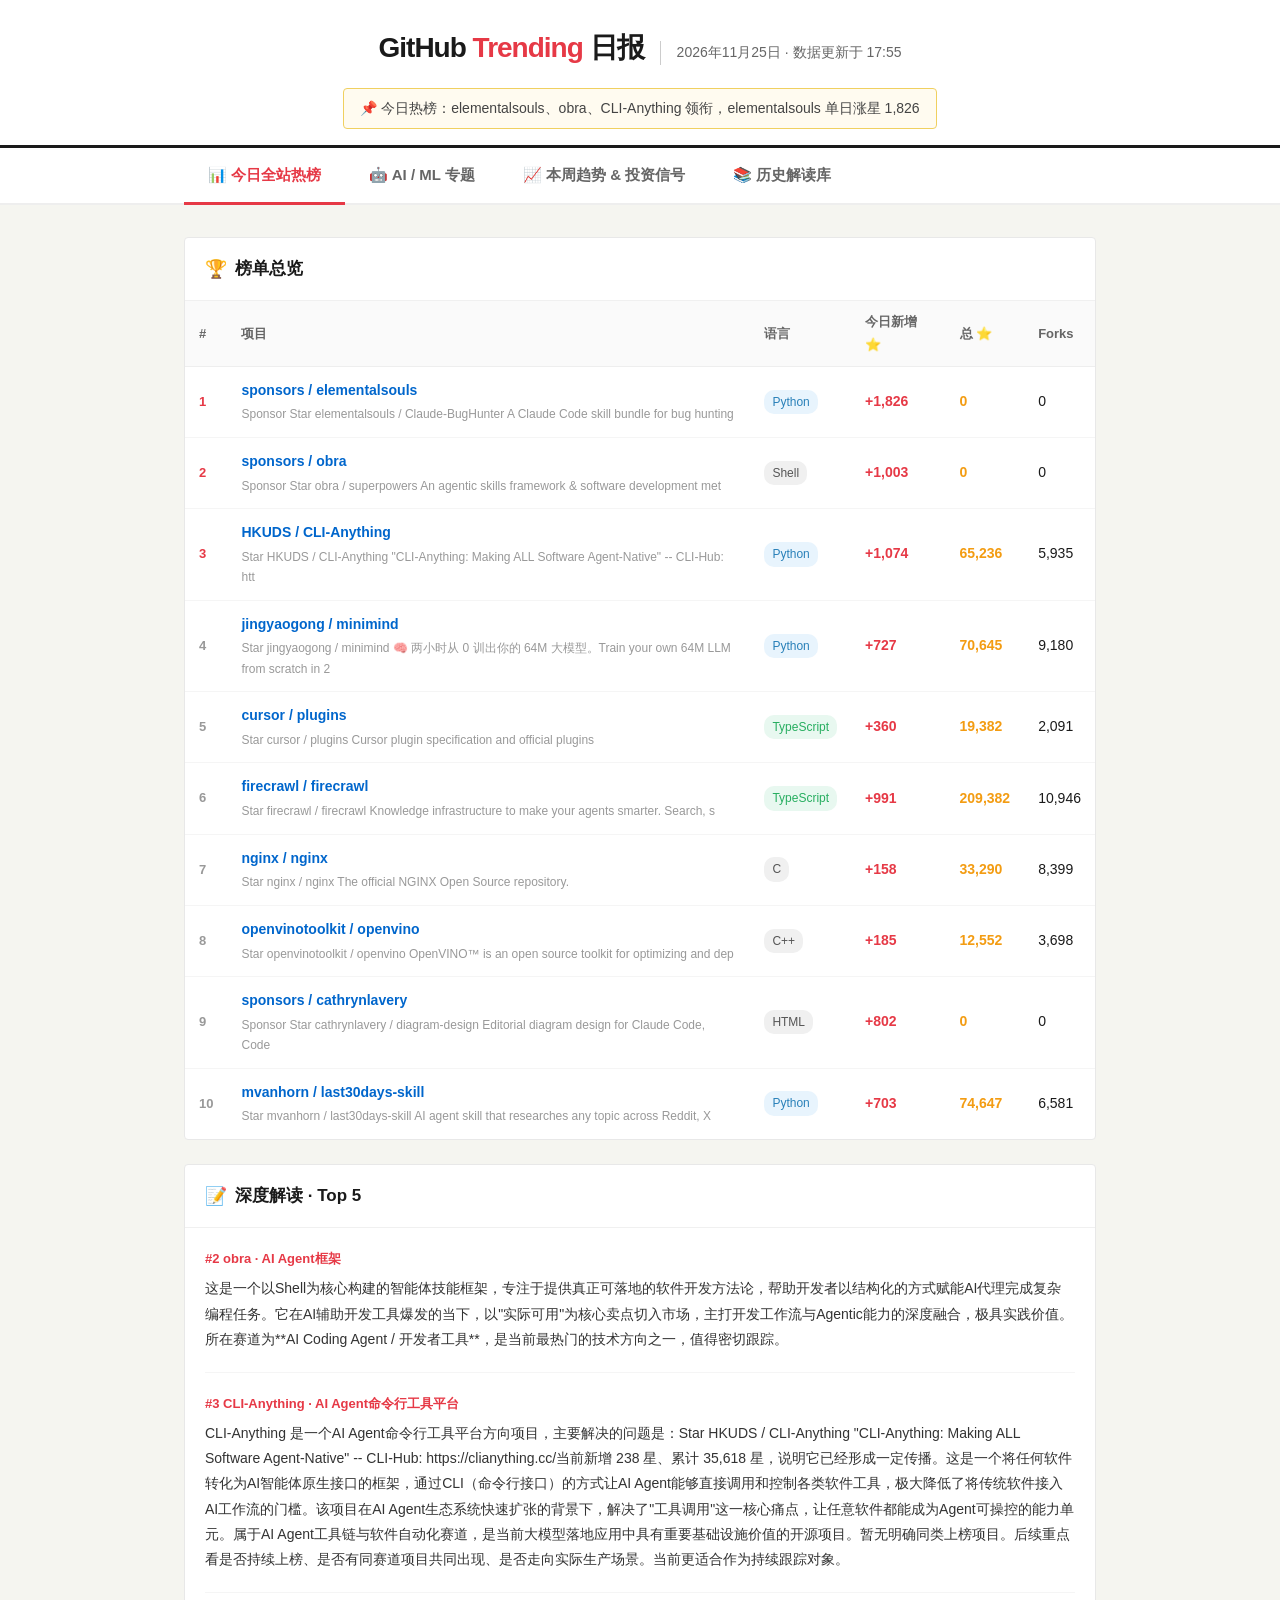
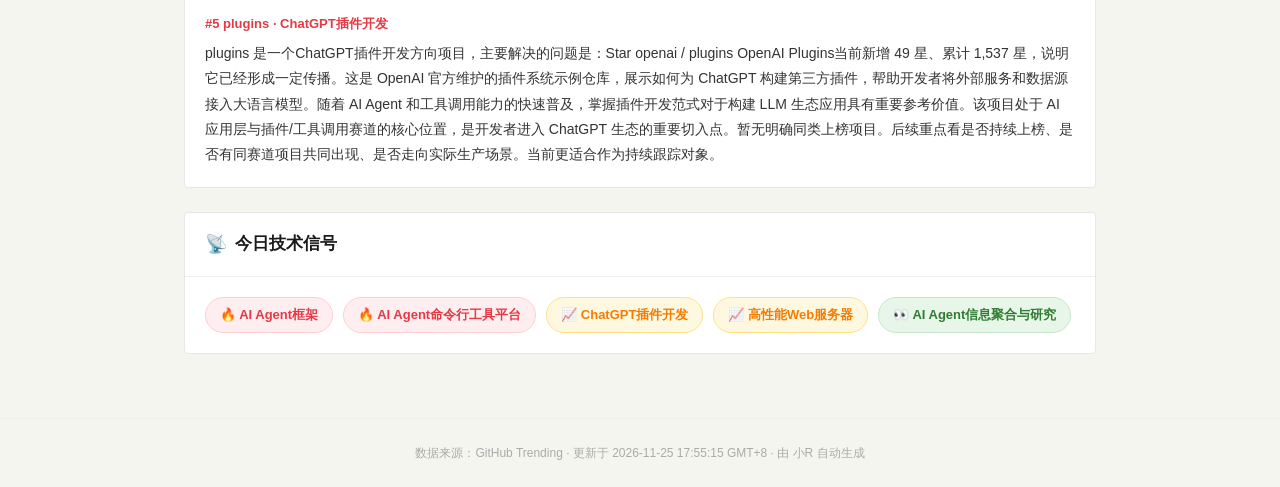
==== commit 3ec3d8da: "chore: 自动更新 GitHub Trending 2026-11-25" ====
--- a/index.html
+++ b/index.html
@@ -68,2415 +68,471 @@
 .str-watch{color:#27ae60;font-weight:700;}
 .footer{text-align:center;padding:24px;color:#aaa;font-size:12px;border-top:1px solid #eee;margin-top:8px;}
 @media(max-width:640px){.invest-cards{grid-template-columns:1fr;}.tab{padding:10px 14px;font-size:13px;}}</style>
-
-<style>
-.category-badge{display:inline-flex;align-items:center;padding:4px 10px;border-radius:999px;font-size:12px;font-weight:600;line-height:1;white-space:nowrap}
-.category-badge.cat-ai{background:#e8f4ff;color:#1677ff}.category-badge.cat-embodied{background:#f3ecff;color:#722ed1}.category-badge.cat-other{background:#f5f5f5;color:#8c8c8c}
-.mini-tabs{display:flex;gap:8px;padding:8px 24px 6px;flex-wrap:wrap;align-items:center}.mini-tab{padding:7px 12px;border:1px solid #e5e5e5;border-radius:999px;background:#fff;color:#666;font-size:13px;font-weight:600;cursor:pointer;line-height:1.2;position:relative}.mini-tab.active{color:#e63946;border-color:#e63946;background:#fff7f7}.mini-tab-op{min-width:34px;padding:7px 10px;text-align:center;color:#9aa0a6;font-weight:500}.mini-tab-op:hover{color:#666;border-color:#d9d9d9;background:#fafafa}.mini-tab-op-danger{color:#b3b3b3}.mini-tab-op-danger.active{background:#f7f7f7;color:#666;border-color:#d9d9d9}.mini-panel .section:first-child{margin-top:0}.delete-mode .mini-tab[data-removable="1"]::after{content:'×';position:absolute;right:-6px;top:-6px;width:18px;height:18px;border-radius:50%;background:#ff4d4f;color:#fff;font-size:12px;display:flex;align-items:center;justify-content:center}
-.oc-modal{position:fixed;inset:0;background:rgba(0,0,0,.32);display:none;align-items:center;justify-content:center;z-index:9999}.oc-card{width:520px;max-width:calc(100vw - 32px);background:#fff;border-radius:14px;box-shadow:0 20px 60px rgba(0,0,0,.18);padding:18px}.oc-title{font-size:18px;font-weight:700;margin-bottom:12px}.oc-grid{display:grid;grid-template-columns:1fr 1fr;gap:10px}.oc-field{display:flex;flex-direction:column;gap:6px;margin-bottom:10px}.oc-field label{font-size:12px;color:#666}.oc-field input,.oc-field textarea,.oc-field select{border:1px solid #ddd;border-radius:10px;padding:10px 12px;font-size:14px}.oc-field textarea{min-height:96px;resize:vertical}.oc-actions{display:flex;justify-content:flex-end;gap:10px;margin-top:8px}.oc-btn{border:1px solid #ddd;background:#fff;border-radius:10px;padding:9px 14px;font-size:14px;cursor:pointer}.oc-btn.primary{background:#e63946;color:#fff;border-color:#e63946}
-</style>
-<div id="cat-modal" class="oc-modal"><div class="oc-card"><div id="cat-title" class="oc-title">新增分类</div><input type="hidden" id="cat-action" value="add" /><div id="add-fields"><div class="oc-grid"><div class="oc-field"><label>分类名称 *</label><input id="cat-name" placeholder="如：多模态热榜" /></div><div class="oc-field"><label>分类 key（可选）</label><input id="cat-key" placeholder="如：multimodal" /></div><div class="oc-field"><label>图标</label><input id="cat-icon" placeholder="如：🎨" /></div><div class="oc-field"><label>生效方式</label><select id="cat-effective"><option value="immediate">立刻生效</option><option value="nextDay" selected>次日生效</option></select></div></div><div class="oc-field"><label>关键词（逗号分隔）</label><textarea id="cat-keywords" placeholder="multimodal, vision-language, image generation"></textarea></div></div><div id="delete-key-wrap" style="display:none"><div class="oc-field"><label>将删除分类 key</label><input id="delete-key" readonly /></div><div class="oc-field"><label>生效方式</label><select id="cat-effective"><option value="immediate">立刻生效</option><option value="nextDay" selected>次日生效</option></select></div></div><div class="oc-actions"><button class="oc-btn" onclick="closeModal()">取消</button><button class="oc-btn primary" onclick="submitCategory()">确认</button></div></div></div>
-
 </head>
 <body>
 <div class="header">
 <div class="header-inner">
   <div class="header-top">
     <div class="logo">GitHub <span>Trending</span> 日报</div>
-    <div class="date">2026年11月25日 · 数据更新于 09:00</div>
-  </div>
-  <div class="summary">📌 今日热榜：elementalsouls、Ghost-Downloader-3、CLI-Anything 领衔，elementalsouls 单日涨星 1,826</div>
-</div>
-</div>
-
-
-
-
-
-
-
-
-
-
-
-
-
-
-
-
-
-
-
-
-
-
-
-
-
-
-
-
-
-
-
-
-
-
-
-
-
-
-
-
-
-
-
-
-
-
-
-
-
-
-
-
-
-
-
-
-
-
-
-
-
-
-
-
-
-
-
-
-
-
-
-
-
-
-
-
-
-
-
-
-
-
-
-
-
-
-
-
-
-
-
-
-
-
-
-
-
-
-
-
-
-
-
-
-
-
-
-
-
-
-
-
-
-
-
-
-
-
-
-
-
-
-
-
-
-
-
-
-
-
-
-
-
-
-
-
-
-
-
-
-
-
-
-
-
-
-
-
-
-
-
-
-
-
-
-
-
-
-
-
-
-
-
-
-
-
-
-
-
-
-
-
-
-
-
-
-
-
-
-
-
-
-
-
-
-
-
-
-
-
-
-
-
-
-
-
-
-
-
-
-
-
-
-
-
-
-
-
-
-
-
-
+    <div class="date">2026年11月25日 · 数据更新于 17:55</div>
+  </div>
+  <div class="summary">📌 今日热榜：elementalsouls、obra、CLI-Anything 领衔，elementalsouls 单日涨星 1,826</div>
+</div>
+</div>
 <div class="tabs">
 <div class="tabs-inner">
-  <div class="tab active" onclick="showTab(0)">📊 今日趋势 &amp; 投资信号</div>
-  <div class="tab" onclick="showTab(1)">📈 本周趋势 &amp; 投资信号</div>
-  <div class="tab" onclick="showTab(2)">📚 历史解读库</div>
+  <div class="tab active" onclick="showTab(0)">📊 今日全站热榜</div>
+  <div class="tab" onclick="showTab(1)">🤖 AI / ML 专题</div>
+  <div class="tab" onclick="showTab(2)">📈 本周趋势 &amp; 投资信号</div>
+  <div class="tab" onclick="showTab(3)">📚 历史解读库</div>
 </div>
 </div>
 <div class="content">
-<div class="panel active" id="panel-0" style="display:block;">
-  <div class="mini-tabs"><div class='mini-tab active' onclick="showMiniTab('daily',0)">全站热榜</div><div class='mini-tab' onclick="showMiniTab('daily',1)">AI 热榜</div><div class='mini-tab' onclick="showMiniTab('daily',2)">具身热榜</div><div class='mini-tab' onclick="showMiniTab('daily',3)" data-removable="1" data-key="agent">Agent 热榜</div><div class='mini-tab mini-tab-op' onclick="openAddModal()">+</div><div class='mini-tab mini-tab-op mini-tab-op-danger' onclick="toggleDeleteMode(this)">-</div></div>
-  <div class="mini-panel active" id="daily-mini-0" style="display:block;">
-    <div class="section"><div class="section-header"><span class="section-icon">🏆</span><span class="section-title">今日全站热榜</span></div><table><thead><tr><th>#</th><th>项目</th><th>分类</th><th>语言</th><th>今日新增 ⭐</th><th>总 ⭐</th><th>Forks</th></tr></thead><tbody><tr><td class="rank top3">1</td><td><a class="proj-name" href="https://github.com/sponsors/elementalsouls" target="_blank">sponsors / elementalsouls</a><div class="proj-sub">A Claude Code skill bundle for bug hunting and external red-team work - 84 skills, 15 slash commands</div></td><td><span class="category-badge cat-ai">🤖 AI</span></td><td><span class="lang-tag lang-Python">Python</span></td><td class="stars-new">+1,826</td><td class="stars">0</td><td>0</td></tr><tr><td class="rank top3">2</td><td><a class="proj-name" href="https://github.com/XiaoYouChR/Ghost-Downloader-3" target="_blank">XiaoYouChR / Ghost-Downloader-3</a><div class="proj-sub">The only downloader you need. 下载器的集大成者。</div></td><td><span class="category-badge cat-other">⚪ Other</span></td><td><span class="lang-tag lang-Python">Python</span></td><td class="stars-new">+1,092</td><td class="stars">17,336</td><td>1,051</td></tr><tr><td class="rank top3">3</td><td><a class="proj-name" href="https://github.com/HKUDS/CLI-Anything" target="_blank">HKUDS / CLI-Anything</a><div class="proj-sub">"CLI-Anything: Making ALL Software Agent-Native" -- CLI-Hub: https://clianything.cc/</div></td><td><span class="category-badge cat-ai">🤖 AI</span></td><td><span class="lang-tag lang-Python">Python</span></td><td class="stars-new">+1,074</td><td class="stars">64,784</td><td>5,908</td></tr><tr><td class="rank ">4</td><td><a class="proj-name" href="https://github.com/sponsors/obra" target="_blank">sponsors / obra</a><div class="proj-sub">An agentic skills framework &amp; software development methodology that works.</div></td><td><span class="category-badge cat-ai">🤖 AI</span></td><td><span class="lang-tag lang-Shell">Shell</span></td><td class="stars-new">+1,003</td><td class="stars">0</td><td>0</td></tr><tr><td class="rank ">5</td><td><a class="proj-name" href="https://github.com/firecrawl/firecrawl" target="_blank">firecrawl / firecrawl</a><div class="proj-sub">Knowledge infrastructure to make your agents smarter. Search, scrape and access 550+ data providers </div></td><td><span class="category-badge cat-ai">🤖 AI</span></td><td><span class="lang-tag lang-TypeScript">TypeScript</span></td><td class="stars-new">+991</td><td class="stars">208,940</td><td>10,917</td></tr><tr><td class="rank ">6</td><td><a class="proj-name" href="https://github.com/zhouxiaoka/autoclip" target="_blank">zhouxiaoka / autoclip</a><div class="proj-sub">AutoClip｜一个链接，一键出片。开源 AI 视频剪辑桌面工具，将播客、访谈、课程等长视频自动剪成短视频，生成字幕、封面和发布文案，适配抖音、小红书、TikTok、Reels 与 YouTube </div></td><td><span class="category-badge cat-ai">🤖 AI</span></td><td><span class="lang-tag lang-Python">Python</span></td><td class="stars-new">+980</td><td class="stars">15,336</td><td>2,266</td></tr><tr><td class="rank ">7</td><td><a class="proj-name" href="https://github.com/sponsors/mjmirza" target="_blank">sponsors / mjmirza</a><div class="proj-sub">Avoid common App Store and Google Play rejections. Open playbook and pre-submission guard with 124 d</div></td><td><span class="category-badge cat-ai">🤖 AI</span></td><td><span class="lang-tag lang-Shell">Shell</span></td><td class="stars-new">+928</td><td class="stars">0</td><td>0</td></tr><tr><td class="rank ">8</td><td><a class="proj-name" href="https://github.com/sponsors/cathrynlavery" target="_blank">sponsors / cathrynlavery</a><div class="proj-sub">Editorial diagram design for Claude Code, Codex, GitHub Copilot, Cursor, Factory Droid, Qoder, and P</div></td><td><span class="category-badge cat-ai">🤖 AI</span></td><td><span class="lang-tag lang-HTML">HTML</span></td><td class="stars-new">+802</td><td class="stars">0</td><td>0</td></tr><tr><td class="rank ">9</td><td><a class="proj-name" href="https://github.com/jingyaogong/minimind" target="_blank">jingyaogong / minimind</a><div class="proj-sub">🧠 两小时从 0 训出你的 64M 大模型。Train your own 64M LLM from scratch in 2 hours.</div></td><td><span class="category-badge cat-ai">🤖 AI</span></td><td><span class="lang-tag lang-Python">Python</span></td><td class="stars-new">+727</td><td class="stars">70,199</td><td>9,138</td></tr><tr><td class="rank ">10</td><td><a class="proj-name" href="https://github.com/mvanhorn/last30days-skill" target="_blank">mvanhorn / last30days-skill</a><div class="proj-sub">AI agent skill that researches any topic across Reddit, X, YouTube, HN, Polymarket, and the web - th</div></td><td><span class="category-badge cat-ai">🤖 AI</span></td><td><span class="lang-tag lang-Python">Python</span></td><td class="stars-new">+703</td><td class="stars">74,219</td><td>6,542</td></tr></tbody></table></div>
-    <div class="section"><div class="section-header"><span class="section-icon">📝</span><span class="section-title">深度解读 · Top 5</span></div><div class="insight-list"><div class="insight-item"><div class="insight-repo">#1 elementalsouls · 待分类</div><div class="insight-text">elementalsouls 属于 AI / ML 方向，当前在 今日全站热榜 榜单中热度较高，值得持续关注。</div></div><div class="insight-item"><div class="insight-repo">#2 Ghost-Downloader-3 · 待分类</div><div class="insight-text">Ghost-Downloader-3 属于 Other 方向，当前在 今日全站热榜 榜单中热度较高，值得持续关注。</div></div><div class="insight-item"><div class="insight-repo">#3 CLI-Anything · AI Agent命令行工具平台</div><div class="insight-text">这是一个将任何软件转化为AI智能体原生接口的框架，通过CLI（命令行接口）的方式让AI Agent能够直接调用和控制各类软件工具，极大降低了将传统软件接入AI工作流的门槛。该项目在AI Agent生态系统快速扩张的背景下，解决了&quot;工具调用&quot;这一核心痛点，让任意软件都能成为Agent可操控的能力单元。属于AI Agent工具链与软件自动化赛道，是当前大模型落地应用中具有重要基础设施价值的开源项目。</div></div><div class="insight-item"><div class="insight-repo">#4 obra · AI Agent框架</div><div class="insight-text">这是一个以Shell为核心构建的智能体技能框架，专注于提供真正可落地的软件开发方法论，帮助开发者以结构化的方式赋能AI代理完成复杂编程任务。它在AI辅助开发工具爆发的当下，以&quot;实际可用&quot;为核心卖点切入市场，主打开发工作流与Agentic能力的深度融合，极具实践价值。所在赛道为**AI Coding Agent / 开发者工具**，是当前最热门的技术方向之一，值得密切跟踪。</div></div><div class="insight-item"><div class="insight-repo">#5 firecrawl · 网页抓取与AI数据采集</div><div class="insight-text">一个专为 AI 应用设计的网页抓取与搜索 API 平台，支持大规模爬取网页内容并将其转化为结构化数据，是构建 RAG、AI Agent 等场景的核心数据采集基础设施。凭借对 JavaScript 渲染、反爬虫等复杂场景的原生支持，极大降低了 LLM 应用获取实时网络上下文的门槛。处于 AI 数据基础设施赛道，随着 Agent 和 MCP 生态的爆发式增长，该项目的战略价值持续攀升。</div></div></div></div>
-    <div class="section"><div class="section-header"><span class="section-icon">📡</span><span class="section-title">投资信号拆解</span></div><div class="signal-tags"><span class="signal-tag tag-rising">待分类</span><span class="signal-tag tag-rising">待分类</span><span class="signal-tag tag-rising">AI Agent命令行工具平台</span><span class="signal-tag tag-rising">AI Agent框架</span><span class="signal-tag tag-rising">网页抓取与AI数据采集</span></div></div>
-  </div><div class="mini-panel" id="daily-mini-1" style="display:none;">
-    <div class="section"><div class="section-header"><span class="section-icon">🤖</span><span class="section-title">今日AI 热榜</span></div><table><thead><tr><th>#</th><th>项目</th><th>分类</th><th>语言</th><th>今日新增 ⭐</th><th>总 ⭐</th><th>Forks</th></tr></thead><tbody><tr><td class="rank top3">1</td><td><a class="proj-name" href="https://github.com/sponsors/elementalsouls" target="_blank">sponsors / elementalsouls</a><div class="proj-sub">A Claude Code skill bundle for bug hunting and external red-team work - 84 skills, 15 slash commands</div></td><td><span class="category-badge cat-ai">🤖 AI</span></td><td><span class="lang-tag lang-Python">Python</span></td><td class="stars-new">+1,826</td><td class="stars">0</td><td>0</td></tr><tr><td class="rank top3">2</td><td><a class="proj-name" href="https://github.com/HKUDS/CLI-Anything" target="_blank">HKUDS / CLI-Anything</a><div class="proj-sub">"CLI-Anything: Making ALL Software Agent-Native" -- CLI-Hub: https://clianything.cc/</div></td><td><span class="category-badge cat-ai">🤖 AI</span></td><td><span class="lang-tag lang-Python">Python</span></td><td class="stars-new">+1,074</td><td class="stars">64,784</td><td>5,908</td></tr><tr><td class="rank top3">3</td><td><a class="proj-name" href="https://github.com/sponsors/obra" target="_blank">sponsors / obra</a><div class="proj-sub">An agentic skills framework &amp; software development methodology that works.</div></td><td><span class="category-badge cat-ai">🤖 AI</span></td><td><span class="lang-tag lang-Shell">Shell</span></td><td class="stars-new">+1,003</td><td class="stars">0</td><td>0</td></tr><tr><td class="rank ">4</td><td><a class="proj-name" href="https://github.com/firecrawl/firecrawl" target="_blank">firecrawl / firecrawl</a><div class="proj-sub">Knowledge infrastructure to make your agents smarter. Search, scrape and access 550+ data providers </div></td><td><span class="category-badge cat-ai">🤖 AI</span></td><td><span class="lang-tag lang-TypeScript">TypeScript</span></td><td class="stars-new">+991</td><td class="stars">208,940</td><td>10,917</td></tr><tr><td class="rank ">5</td><td><a class="proj-name" href="https://github.com/zhouxiaoka/autoclip" target="_blank">zhouxiaoka / autoclip</a><div class="proj-sub">AutoClip｜一个链接，一键出片。开源 AI 视频剪辑桌面工具，将播客、访谈、课程等长视频自动剪成短视频，生成字幕、封面和发布文案，适配抖音、小红书、TikTok、Reels 与 YouTube </div></td><td><span class="category-badge cat-ai">🤖 AI</span></td><td><span class="lang-tag lang-Python">Python</span></td><td class="stars-new">+980</td><td class="stars">15,336</td><td>2,266</td></tr><tr><td class="rank ">6</td><td><a class="proj-name" href="https://github.com/sponsors/mjmirza" target="_blank">sponsors / mjmirza</a><div class="proj-sub">Avoid common App Store and Google Play rejections. Open playbook and pre-submission guard with 124 d</div></td><td><span class="category-badge cat-ai">🤖 AI</span></td><td><span class="lang-tag lang-Shell">Shell</span></td><td class="stars-new">+928</td><td class="stars">0</td><td>0</td></tr><tr><td class="rank ">7</td><td><a class="proj-name" href="https://github.com/sponsors/cathrynlavery" target="_blank">sponsors / cathrynlavery</a><div class="proj-sub">Editorial diagram design for Claude Code, Codex, GitHub Copilot, Cursor, Factory Droid, Qoder, and P</div></td><td><span class="category-badge cat-ai">🤖 AI</span></td><td><span class="lang-tag lang-HTML">HTML</span></td><td class="stars-new">+802</td><td class="stars">0</td><td>0</td></tr><tr><td class="rank ">8</td><td><a class="proj-name" href="https://github.com/jingyaogong/minimind" target="_blank">jingyaogong / minimind</a><div class="proj-sub">🧠 两小时从 0 训出你的 64M 大模型。Train your own 64M LLM from scratch in 2 hours.</div></td><td><span class="category-badge cat-ai">🤖 AI</span></td><td><span class="lang-tag lang-Python">Python</span></td><td class="stars-new">+727</td><td class="stars">70,199</td><td>9,138</td></tr><tr><td class="rank ">9</td><td><a class="proj-name" href="https://github.com/mvanhorn/last30days-skill" target="_blank">mvanhorn / last30days-skill</a><div class="proj-sub">AI agent skill that researches any topic across Reddit, X, YouTube, HN, Polymarket, and the web - th</div></td><td><span class="category-badge cat-ai">🤖 AI</span></td><td><span class="lang-tag lang-Python">Python</span></td><td class="stars-new">+703</td><td class="stars">74,219</td><td>6,542</td></tr><tr><td class="rank ">10</td><td><a class="proj-name" href="https://github.com/sponsors/toeverything" target="_blank">sponsors / toeverything</a><div class="proj-sub">There can be more than Notion and Miro. AFFiNE(pronounced [ə‘fain]) is a next-gen knowledge base tha</div></td><td><span class="category-badge cat-other">⚪ Other</span></td><td><span class="lang-tag lang-TypeScript">TypeScript</span></td><td class="stars-new">+584</td><td class="stars">0</td><td>0</td></tr></tbody></table></div>
-    <div class="section"><div class="section-header"><span class="section-icon">📝</span><span class="section-title">深度解读 · Top 5</span></div><div class="insight-list"><div class="insight-item"><div class="insight-repo">#1 elementalsouls · 待分类</div><div class="insight-text">elementalsouls 属于 AI / ML 方向，当前在 今日AI 热榜 榜单中热度较高，值得持续关注。</div></div><div class="insight-item"><div class="insight-repo">#2 CLI-Anything · AI Agent命令行工具平台</div><div class="insight-text">这是一个将任何软件转化为AI智能体原生接口的框架，通过CLI（命令行接口）的方式让AI Agent能够直接调用和控制各类软件工具，极大降低了将传统软件接入AI工作流的门槛。该项目在AI Agent生态系统快速扩张的背景下，解决了&quot;工具调用&quot;这一核心痛点，让任意软件都能成为Agent可操控的能力单元。属于AI Agent工具链与软件自动化赛道，是当前大模型落地应用中具有重要基础设施价值的开源项目。</div></div><div class="insight-item"><div class="insight-repo">#3 obra · AI Agent框架</div><div class="insight-text">这是一个以Shell为核心构建的智能体技能框架，专注于提供真正可落地的软件开发方法论，帮助开发者以结构化的方式赋能AI代理完成复杂编程任务。它在AI辅助开发工具爆发的当下，以&quot;实际可用&quot;为核心卖点切入市场，主打开发工作流与Agentic能力的深度融合，极具实践价值。所在赛道为**AI Coding Agent / 开发者工具**，是当前最热门的技术方向之一，值得密切跟踪。</div></div><div class="insight-item"><div class="insight-repo">#4 firecrawl · 网页抓取与AI数据采集</div><div class="insight-text">一个专为 AI 应用设计的网页抓取与搜索 API 平台，支持大规模爬取网页内容并将其转化为结构化数据，是构建 RAG、AI Agent 等场景的核心数据采集基础设施。凭借对 JavaScript 渲染、反爬虫等复杂场景的原生支持，极大降低了 LLM 应用获取实时网络上下文的门槛。处于 AI 数据基础设施赛道，随着 Agent 和 MCP 生态的爆发式增长，该项目的战略价值持续攀升。</div></div><div class="insight-item"><div class="insight-repo">#5 autoclip · AI视频智能剪辑</div><div class="insight-text">基于AI技术的视频智能剪辑工具，能够自动识别并提取视频中的精彩高光片段，大幅降低视频二次创作的门槛，适用于短视频博主、赛事混剪、直播切片等场景。随着AIGC内容创作需求爆发，此类自动化剪辑工具正处于高速增长期，兼具实用价值与商业潜力。项目处于AI+视频创作赛道，是当前内容生产力工具领域的热门方向。</div></div></div></div>
-    <div class="section"><div class="section-header"><span class="section-icon">📡</span><span class="section-title">投资信号拆解</span></div><div class="signal-tags"><span class="signal-tag tag-rising">待分类</span><span class="signal-tag tag-rising">AI Agent命令行工具平台</span><span class="signal-tag tag-rising">AI Agent框架</span><span class="signal-tag tag-rising">网页抓取与AI数据采集</span><span class="signal-tag tag-rising">AI视频智能剪辑</span></div></div>
-  </div><div class="mini-panel" id="daily-mini-2" style="display:none;">
-    <div class="section"><div class="section-header"><span class="section-icon">🦾</span><span class="section-title">今日具身热榜</span></div><table><thead><tr><th>#</th><th>项目</th><th>分类</th><th>语言</th><th>今日新增 ⭐</th><th>总 ⭐</th><th>Forks</th></tr></thead><tbody><tr><td class="rank top3">1</td><td><a class="proj-name" href="https://github.com/sponsors/elementalsouls" target="_blank">sponsors / elementalsouls</a><div class="proj-sub">A Claude Code skill bundle for bug hunting and external red-team work - 84 skills, 15 slash commands</div></td><td><span class="category-badge cat-ai">🤖 AI</span></td><td><span class="lang-tag lang-Python">Python</span></td><td class="stars-new">+1,826</td><td class="stars">0</td><td>0</td></tr><tr><td class="rank top3">2</td><td><a class="proj-name" href="https://github.com/mvanhorn/last30days-skill" target="_blank">mvanhorn / last30days-skill</a><div class="proj-sub">AI agent skill that researches any topic across Reddit, X, YouTube, HN, Polymarket, and the web - th</div></td><td><span class="category-badge cat-ai">🤖 AI</span></td><td><span class="lang-tag lang-Python">Python</span></td><td class="stars-new">+703</td><td class="stars">74,219</td><td>6,542</td></tr></tbody></table></div>
-    <div class="section"><div class="section-header"><span class="section-icon">📝</span><span class="section-title">深度解读 · Top 5</span></div><div class="insight-list"><div class="insight-item"><div class="insight-repo">#1 elementalsouls · 待分类</div><div class="insight-text">elementalsouls 属于 AI / ML 方向，当前在 今日具身热榜 榜单中热度较高，值得持续关注。</div></div><div class="insight-item"><div class="insight-repo">#2 last30days-skill · AI Agent信息聚合与研究</div><div class="insight-text">这是一个AI智能体技能工具，能够自动跨越Reddit、X、YouTube、Hacker News、Polymarket及开放网页等多平台，对任意话题进行信息检索并生成有据可查的综合摘要，极大降低了信息收集与研判的人工成本。凭借多源数据融合与AI合成能力，它在市场调研、热点追踪、竞品分析等场景中具有显著实用价值。该项目处于AI Agent与信息聚合的热门交叉赛道，随着自主智能体应用爆发式增长，此类&quot;研究型Agent技能&quot;正成为开发者生态中的高需求组件。</div></div></div></div>
-    <div class="section"><div class="section-header"><span class="section-icon">📡</span><span class="section-title">投资信号拆解</span></div><div class="signal-tags"><span class="signal-tag tag-rising">待分类</span><span class="signal-tag tag-rising">AI Agent信息聚合与研究</span></div></div>
-  </div><div class="mini-panel" id="daily-mini-3" style="display:none;">
-    <div class="section"><div class="section-header"><span class="section-icon">🧠</span><span class="section-title">今日Agent 热榜</span></div><table><thead><tr><th>#</th><th>项目</th><th>分类</th><th>语言</th><th>今日新增 ⭐</th><th>总 ⭐</th><th>Forks</th></tr></thead><tbody><tr><td class="rank top3">1</td><td><a class="proj-name" href="https://github.com/sponsors/elementalsouls" target="_blank">sponsors / elementalsouls</a><div class="proj-sub">A Claude Code skill bundle for bug hunting and external red-team work - 84 skills, 15 slash commands</div></td><td><span class="category-badge cat-ai">🤖 AI</span></td><td><span class="lang-tag lang-Python">Python</span></td><td class="stars-new">+1,826</td><td class="stars">0</td><td>0</td></tr><tr><td class="rank top3">2</td><td><a class="proj-name" href="https://github.com/HKUDS/CLI-Anything" target="_blank">HKUDS / CLI-Anything</a><div class="proj-sub">"CLI-Anything: Making ALL Software Agent-Native" -- CLI-Hub: https://clianything.cc/</div></td><td><span class="category-badge cat-ai">🤖 AI</span></td><td><span class="lang-tag lang-Python">Python</span></td><td class="stars-new">+1,074</td><td class="stars">64,784</td><td>5,908</td></tr><tr><td class="rank top3">3</td><td><a class="proj-name" href="https://github.com/sponsors/obra" target="_blank">sponsors / obra</a><div class="proj-sub">An agentic skills framework &amp; software development methodology that works.</div></td><td><span class="category-badge cat-ai">🤖 AI</span></td><td><span class="lang-tag lang-Shell">Shell</span></td><td class="stars-new">+1,003</td><td class="stars">0</td><td>0</td></tr><tr><td class="rank ">4</td><td><a class="proj-name" href="https://github.com/firecrawl/firecrawl" target="_blank">firecrawl / firecrawl</a><div class="proj-sub">Knowledge infrastructure to make your agents smarter. Search, scrape and access 550+ data providers </div></td><td><span class="category-badge cat-ai">🤖 AI</span></td><td><span class="lang-tag lang-TypeScript">TypeScript</span></td><td class="stars-new">+991</td><td class="stars">208,940</td><td>10,917</td></tr><tr><td class="rank ">5</td><td><a class="proj-name" href="https://github.com/sponsors/mjmirza" target="_blank">sponsors / mjmirza</a><div class="proj-sub">Avoid common App Store and Google Play rejections. Open playbook and pre-submission guard with 124 d</div></td><td><span class="category-badge cat-ai">🤖 AI</span></td><td><span class="lang-tag lang-Shell">Shell</span></td><td class="stars-new">+928</td><td class="stars">0</td><td>0</td></tr><tr><td class="rank ">6</td><td><a class="proj-name" href="https://github.com/sponsors/cathrynlavery" target="_blank">sponsors / cathrynlavery</a><div class="proj-sub">Editorial diagram design for Claude Code, Codex, GitHub Copilot, Cursor, Factory Droid, Qoder, and P</div></td><td><span class="category-badge cat-ai">🤖 AI</span></td><td><span class="lang-tag lang-HTML">HTML</span></td><td class="stars-new">+802</td><td class="stars">0</td><td>0</td></tr><tr><td class="rank ">7</td><td><a class="proj-name" href="https://github.com/mvanhorn/last30days-skill" target="_blank">mvanhorn / last30days-skill</a><div class="proj-sub">AI agent skill that researches any topic across Reddit, X, YouTube, HN, Polymarket, and the web - th</div></td><td><span class="category-badge cat-ai">🤖 AI</span></td><td><span class="lang-tag lang-Python">Python</span></td><td class="stars-new">+703</td><td class="stars">74,219</td><td>6,542</td></tr><tr><td class="rank ">8</td><td><a class="proj-name" href="https://github.com/google-labs-code/stitch-skills" target="_blank">google-labs-code / stitch-skills</a><div class="proj-sub">A library of Agent Skills designed to work with the Stitch MCP server. Each skill follows the Agent </div></td><td><span class="category-badge cat-ai">🤖 AI</span></td><td><span class="lang-tag lang-TypeScript">TypeScript</span></td><td class="stars-new">+403</td><td class="stars">12,655</td><td>1,525</td></tr><tr><td class="rank ">9</td><td><a class="proj-name" href="https://github.com/Tracer-Cloud/opensre" target="_blank">Tracer-Cloud / opensre</a><div class="proj-sub">The open-source agent for CI/CD reliability.</div></td><td><span class="category-badge cat-ai">🤖 AI</span></td><td><span class="lang-tag lang-Python">Python</span></td><td class="stars-new">+398</td><td class="stars">15,194</td><td>2,011</td></tr></tbody></table></div>
-    <div class="section"><div class="section-header"><span class="section-icon">📝</span><span class="section-title">深度解读 · Top 5</span></div><div class="insight-list"><div class="insight-item"><div class="insight-repo">#1 elementalsouls · 待分类</div><div class="insight-text">elementalsouls 属于 AI / ML 方向，当前在 今日Agent 热榜 榜单中热度较高，值得持续关注。</div></div><div class="insight-item"><div class="insight-repo">#2 CLI-Anything · AI Agent命令行工具平台</div><div class="insight-text">这是一个将任何软件转化为AI智能体原生接口的框架，通过CLI（命令行接口）的方式让AI Agent能够直接调用和控制各类软件工具，极大降低了将传统软件接入AI工作流的门槛。该项目在AI Agent生态系统快速扩张的背景下，解决了&quot;工具调用&quot;这一核心痛点，让任意软件都能成为Agent可操控的能力单元。属于AI Agent工具链与软件自动化赛道，是当前大模型落地应用中具有重要基础设施价值的开源项目。</div></div><div class="insight-item"><div class="insight-repo">#3 obra · AI Agent框架</div><div class="insight-text">这是一个以Shell为核心构建的智能体技能框架，专注于提供真正可落地的软件开发方法论，帮助开发者以结构化的方式赋能AI代理完成复杂编程任务。它在AI辅助开发工具爆发的当下，以&quot;实际可用&quot;为核心卖点切入市场，主打开发工作流与Agentic能力的深度融合，极具实践价值。所在赛道为**AI Coding Agent / 开发者工具**，是当前最热门的技术方向之一，值得密切跟踪。</div></div><div class="insight-item"><div class="insight-repo">#4 firecrawl · 网页抓取与AI数据采集</div><div class="insight-text">一个专为 AI 应用设计的网页抓取与搜索 API 平台，支持大规模爬取网页内容并将其转化为结构化数据，是构建 RAG、AI Agent 等场景的核心数据采集基础设施。凭借对 JavaScript 渲染、反爬虫等复杂场景的原生支持，极大降低了 LLM 应用获取实时网络上下文的门槛。处于 AI 数据基础设施赛道，随着 Agent 和 MCP 生态的爆发式增长，该项目的战略价值持续攀升。</div></div><div class="insight-item"><div class="insight-repo">#5 mjmirza · 待分类</div><div class="insight-text">mjmirza 属于 AI / ML 方向，当前在 今日Agent 热榜 榜单中热度较高，值得持续关注。</div></div></div></div>
-    <div class="section"><div class="section-header"><span class="section-icon">📡</span><span class="section-title">投资信号拆解</span></div><div class="signal-tags"><span class="signal-tag tag-rising">待分类</span><span class="signal-tag tag-rising">AI Agent命令行工具平台</span><span class="signal-tag tag-rising">AI Agent框架</span><span class="signal-tag tag-rising">网页抓取与AI数据采集</span><span class="signal-tag tag-rising">待分类</span></div></div>
-  </div>
-</div>
-<div class="panel" id="panel-1" style="display:none;">
-  <div class="mini-tabs"><div class='mini-tab active' onclick="showMiniTab('weekly',0)">全站热榜</div><div class='mini-tab' onclick="showMiniTab('weekly',1)">AI 热榜</div><div class='mini-tab' onclick="showMiniTab('weekly',2)">具身热榜</div><div class='mini-tab' onclick="showMiniTab('weekly',3)" data-removable="1" data-key="agent">Agent 热榜</div><div class='mini-tab mini-tab-op' onclick="openAddModal()">+</div><div class='mini-tab mini-tab-op mini-tab-op-danger' onclick="toggleDeleteMode(this)">-</div></div>
-  <div class="mini-panel active" id="weekly-mini-0" style="display:block;">
-    <div class="section"><div class="section-header"><span class="section-icon">🏆</span><span class="section-title">本周全站热榜</span></div><table><thead><tr><th>#</th><th>项目</th><th>分类</th><th>语言</th><th>本周新增 ⭐</th><th>总 ⭐</th><th>Forks</th></tr></thead><tbody><tr><td class="rank top3">1</td><td><a class="proj-name" href="https://github.com/mvanhorn/last30days-skill" target="_blank">mvanhorn / last30days-skill</a><div class="proj-sub">AI agent skill that researches any topic across Reddit, X, YouTube, HN, Polymarket, and the web - th</div></td><td><span class="category-badge cat-ai">🤖 AI</span></td><td><span class="lang-tag lang-Python">Python</span></td><td class="stars-new">+5,369</td><td class="stars">74,219</td><td>6,542</td></tr><tr><td class="rank top3">2</td><td><a class="proj-name" href="https://github.com/dream-num/univer" target="_blank">dream-num / univer</a><div class="proj-sub">Build your own AI office with Univer Office SDK. Bring editing, calculation, collaboration, and file</div></td><td><span class="category-badge cat-ai">🤖 AI</span></td><td><span class="lang-tag lang-TypeScript">TypeScript</span></td><td class="stars-new">+3,278</td><td class="stars">31,689</td><td>2,857</td></tr><tr><td class="rank top3">3</td><td><a class="proj-name" href="https://github.com/sponsors/kajisho5" target="_blank">sponsors / kajisho5</a><div class="proj-sub">Local video editor for coding agents: 42 FFmpeg tools with a machine-readable contract and an MCP se</div></td><td><span class="category-badge cat-ai">🤖 AI</span></td><td><span class="lang-tag lang-Python">Python</span></td><td class="stars-new">+2,993</td><td class="stars">0</td><td>0</td></tr><tr><td class="rank ">4</td><td><a class="proj-name" href="https://github.com/meta/astryx" target="_blank">meta / astryx</a><div class="proj-sub">An open source design system that's fully customizable and agent ready</div></td><td><span class="category-badge cat-ai">🤖 AI</span></td><td><span class="lang-tag lang-TypeScript">TypeScript</span></td><td class="stars-new">+2,890</td><td class="stars">32,878</td><td>2,576</td></tr><tr><td class="rank ">5</td><td><a class="proj-name" href="https://github.com/alibaba/open-code-review" target="_blank">alibaba / open-code-review</a><div class="proj-sub">Secure, fast, efficient, battle-tested at Alibaba's scale. Hybrid architecture code review tool: det</div></td><td><span class="category-badge cat-ai">🤖 AI</span></td><td><span class="lang-tag lang-Go">Go</span></td><td class="stars-new">+2,638</td><td class="stars">56,050</td><td>4,630</td></tr><tr><td class="rank ">6</td><td><a class="proj-name" href="https://github.com/google-labs-code/stitch-skills" target="_blank">google-labs-code / stitch-skills</a><div class="proj-sub">A library of Agent Skills designed to work with the Stitch MCP server. Each skill follows the Agent </div></td><td><span class="category-badge cat-ai">🤖 AI</span></td><td><span class="lang-tag lang-TypeScript">TypeScript</span></td><td class="stars-new">+2,626</td><td class="stars">12,655</td><td>1,525</td></tr><tr><td class="rank ">7</td><td><a class="proj-name" href="https://github.com/GoogleChrome/modern-web-guidance-src" target="_blank">GoogleChrome / modern-web-guidance-src</a><div class="proj-sub">Keep your coding agent up to date with the latest web best practices</div></td><td><span class="category-badge cat-ai">🤖 AI</span></td><td><span class="lang-tag lang-TypeScript">TypeScript</span></td><td class="stars-new">+2,494</td><td class="stars">10,817</td><td>822</td></tr><tr><td class="rank ">8</td><td><a class="proj-name" href="https://github.com/backnotprop/plannotator" target="_blank">backnotprop / plannotator</a><div class="proj-sub">The workspace to stay in the loop and on top of agents - shape, decide, plan, annotate, review code,</div></td><td><span class="category-badge cat-ai">🤖 AI</span></td><td><span class="lang-tag lang-TypeScript">TypeScript</span></td><td class="stars-new">+1,956</td><td class="stars">14,893</td><td>1,437</td></tr><tr><td class="rank ">9</td><td><a class="proj-name" href="https://github.com/ag-ui-protocol/ag-ui" target="_blank">ag-ui-protocol / ag-ui</a><div class="proj-sub">AG-UI: the Agent-User Interaction Protocol. Bring Agents into Frontend Applications.</div></td><td><span class="category-badge cat-ai">🤖 AI</span></td><td><span class="lang-tag lang-TypeScript">TypeScript</span></td><td class="stars-new">+1,753</td><td class="stars">21,569</td><td>2,173</td></tr><tr><td class="rank ">10</td><td><a class="proj-name" href="https://github.com/we-promise/sure" target="_blank">we-promise / sure</a><div class="proj-sub">The personal finance app for everyone (by everyone)</div></td><td><span class="category-badge cat-other">⚪ Other</span></td><td><span class="lang-tag lang-Ruby">Ruby</span></td><td class="stars-new">+1,567</td><td class="stars">17,778</td><td>1,543</td></tr></tbody></table></div>
-    <div class="section"><div class="section-header"><span class="section-icon">📝</span><span class="section-title">深度解读 · Top 5</span></div><div class="insight-list"><div class="insight-item"><div class="insight-repo">#1 last30days-skill · AI Agent信息聚合与研究</div><div class="insight-text">这是一个AI智能体技能工具，能够自动跨越Reddit、X、YouTube、Hacker News、Polymarket及开放网页等多平台，对任意话题进行信息检索并生成有据可查的综合摘要，极大降低了信息收集与研判的人工成本。凭借多源数据融合与AI合成能力，它在市场调研、热点追踪、竞品分析等场景中具有显著实用价值。该项目处于AI Agent与信息聚合的热门交叉赛道，随着自主智能体应用爆发式增长，此类&quot;研究型Agent技能&quot;正成为开发者生态中的高需求组件。</div></div><div class="insight-item"><div class="insight-repo">#2 univer · AI办公套件基础设施</div><div class="insight-text">一个基于 TypeScript 构建的开源办公套件运行时，将电子表格、文档、演示文稿、画布、关系表和 PDF 统一在单一运行时中，专为 AI Agent 集成设计。在 AI Agent 大行其道的当下，它提供了一个完整的&quot;办公操作层&quot;，让 AI 能够直接读写和操控各类办公格式，填补了 AI 与生产力工具之间的协作空白。属于 **AI Infra × 办公套件** 赛道，是微软 Office 开源替代方案中少有的专门面向 AI 时代重新设计架构的项目，值得重点关注。</div></div><div class="insight-item"><div class="insight-repo">#3 kajisho5 · 待分类</div><div class="insight-text">kajisho5 属于 AI / ML 方向，当前在 本周全站热榜 榜单中热度较高，值得持续关注。</div></div><div class="insight-item"><div class="insight-repo">#4 astryx · 待分类</div><div class="insight-text">astryx 属于 AI / ML 方向，当前在 本周全站热榜 榜单中热度较高，值得持续关注。</div></div><div class="insight-item"><div class="insight-repo">#5 open-code-review · AI代码审查工具</div><div class="insight-text">阿里巴巴开源的混合架构代码审查工具，融合确定性规则管道与LLM Agent，能精准定位到代码行级别并给出注释，内置NPE、线程安全、XSS、SQL注入等多语言规则集，同时兼容OpenAI和Anthropic接口。经过阿里内部大规模生产环境验证，兼顾了传统静态分析的可靠性与AI的智能理解能力，适用于企业级CI/CD流程中的自动化代码质量管控。属于AI辅助软件工程（AI4Code）赛道，是当前代码智能审查领域值得重点关注的工业级实践。</div></div></div></div>
-    <div class="section"><div class="section-header"><span class="section-icon">📡</span><span class="section-title">投资信号拆解</span></div><div class="signal-tags"><span class="signal-tag tag-hot">AI Agent信息聚合与研究</span><span class="signal-tag tag-hot">AI办公套件基础设施</span><span class="signal-tag tag-rising">待分类</span><span class="signal-tag tag-rising">待分类</span><span class="signal-tag tag-rising">AI代码审查工具</span></div></div>
-  </div><div class="mini-panel" id="weekly-mini-1" style="display:none;">
-    <div class="section"><div class="section-header"><span class="section-icon">🤖</span><span class="section-title">本周AI 热榜</span></div><table><thead><tr><th>#</th><th>项目</th><th>分类</th><th>语言</th><th>本周新增 ⭐</th><th>总 ⭐</th><th>Forks</th></tr></thead><tbody><tr><td class="rank top3">1</td><td><a class="proj-name" href="https://github.com/mvanhorn/last30days-skill" target="_blank">mvanhorn / last30days-skill</a><div class="proj-sub">AI agent skill that researches any topic across Reddit, X, YouTube, HN, Polymarket, and the web - th</div></td><td><span class="category-badge cat-ai">🤖 AI</span></td><td><span class="lang-tag lang-Python">Python</span></td><td class="stars-new">+5,369</td><td class="stars">74,219</td><td>6,542</td></tr><tr><td class="rank top3">2</td><td><a class="proj-name" href="https://github.com/dream-num/univer" target="_blank">dream-num / univer</a><div class="proj-sub">Build your own AI office with Univer Office SDK. Bring editing, calculation, collaboration, and file</div></td><td><span class="category-badge cat-ai">🤖 AI</span></td><td><span class="lang-tag lang-TypeScript">TypeScript</span></td><td class="stars-new">+3,278</td><td class="stars">31,689</td><td>2,857</td></tr><tr><td class="rank top3">3</td><td><a class="proj-name" href="https://github.com/sponsors/kajisho5" target="_blank">sponsors / kajisho5</a><div class="proj-sub">Local video editor for coding agents: 42 FFmpeg tools with a machine-readable contract and an MCP se</div></td><td><span class="category-badge cat-ai">🤖 AI</span></td><td><span class="lang-tag lang-Python">Python</span></td><td class="stars-new">+2,993</td><td class="stars">0</td><td>0</td></tr><tr><td class="rank ">4</td><td><a class="proj-name" href="https://github.com/meta/astryx" target="_blank">meta / astryx</a><div class="proj-sub">An open source design system that's fully customizable and agent ready</div></td><td><span class="category-badge cat-ai">🤖 AI</span></td><td><span class="lang-tag lang-TypeScript">TypeScript</span></td><td class="stars-new">+2,890</td><td class="stars">32,878</td><td>2,576</td></tr><tr><td class="rank ">5</td><td><a class="proj-name" href="https://github.com/alibaba/open-code-review" target="_blank">alibaba / open-code-review</a><div class="proj-sub">Secure, fast, efficient, battle-tested at Alibaba's scale. Hybrid architecture code review tool: det</div></td><td><span class="category-badge cat-ai">🤖 AI</span></td><td><span class="lang-tag lang-Go">Go</span></td><td class="stars-new">+2,638</td><td class="stars">56,050</td><td>4,630</td></tr><tr><td class="rank ">6</td><td><a class="proj-name" href="https://github.com/google-labs-code/stitch-skills" target="_blank">google-labs-code / stitch-skills</a><div class="proj-sub">A library of Agent Skills designed to work with the Stitch MCP server. Each skill follows the Agent </div></td><td><span class="category-badge cat-ai">🤖 AI</span></td><td><span class="lang-tag lang-TypeScript">TypeScript</span></td><td class="stars-new">+2,626</td><td class="stars">12,655</td><td>1,525</td></tr><tr><td class="rank ">7</td><td><a class="proj-name" href="https://github.com/GoogleChrome/modern-web-guidance-src" target="_blank">GoogleChrome / modern-web-guidance-src</a><div class="proj-sub">Keep your coding agent up to date with the latest web best practices</div></td><td><span class="category-badge cat-ai">🤖 AI</span></td><td><span class="lang-tag lang-TypeScript">TypeScript</span></td><td class="stars-new">+2,494</td><td class="stars">10,817</td><td>822</td></tr><tr><td class="rank ">8</td><td><a class="proj-name" href="https://github.com/backnotprop/plannotator" target="_blank">backnotprop / plannotator</a><div class="proj-sub">The workspace to stay in the loop and on top of agents - shape, decide, plan, annotate, review code,</div></td><td><span class="category-badge cat-ai">🤖 AI</span></td><td><span class="lang-tag lang-TypeScript">TypeScript</span></td><td class="stars-new">+1,956</td><td class="stars">14,893</td><td>1,437</td></tr><tr><td class="rank ">9</td><td><a class="proj-name" href="https://github.com/ag-ui-protocol/ag-ui" target="_blank">ag-ui-protocol / ag-ui</a><div class="proj-sub">AG-UI: the Agent-User Interaction Protocol. Bring Agents into Frontend Applications.</div></td><td><span class="category-badge cat-ai">🤖 AI</span></td><td><span class="lang-tag lang-TypeScript">TypeScript</span></td><td class="stars-new">+1,753</td><td class="stars">21,569</td><td>2,173</td></tr><tr><td class="rank ">10</td><td><a class="proj-name" href="https://github.com/tradermonty/claude-trading-skills" target="_blank">tradermonty / claude-trading-skills</a><div class="proj-sub">Claude Code skills for equity investors and traders — market analysis, technical charting, economic </div></td><td><span class="category-badge cat-ai">🤖 AI</span></td><td><span class="lang-tag lang-Python">Python</span></td><td class="stars-new">+1,504</td><td class="stars">8,302</td><td>1,540</td></tr></tbody></table></div>
-    <div class="section"><div class="section-header"><span class="section-icon">📝</span><span class="section-title">深度解读 · Top 5</span></div><div class="insight-list"><div class="insight-item"><div class="insight-repo">#1 last30days-skill · AI Agent信息聚合与研究</div><div class="insight-text">这是一个AI智能体技能工具，能够自动跨越Reddit、X、YouTube、Hacker News、Polymarket及开放网页等多平台，对任意话题进行信息检索并生成有据可查的综合摘要，极大降低了信息收集与研判的人工成本。凭借多源数据融合与AI合成能力，它在市场调研、热点追踪、竞品分析等场景中具有显著实用价值。该项目处于AI Agent与信息聚合的热门交叉赛道，随着自主智能体应用爆发式增长，此类&quot;研究型Agent技能&quot;正成为开发者生态中的高需求组件。</div></div><div class="insight-item"><div class="insight-repo">#2 univer · AI办公套件基础设施</div><div class="insight-text">一个基于 TypeScript 构建的开源办公套件运行时，将电子表格、文档、演示文稿、画布、关系表和 PDF 统一在单一运行时中，专为 AI Agent 集成设计。在 AI Agent 大行其道的当下，它提供了一个完整的&quot;办公操作层&quot;，让 AI 能够直接读写和操控各类办公格式，填补了 AI 与生产力工具之间的协作空白。属于 **AI Infra × 办公套件** 赛道，是微软 Office 开源替代方案中少有的专门面向 AI 时代重新设计架构的项目，值得重点关注。</div></div><div class="insight-item"><div class="insight-repo">#3 kajisho5 · 待分类</div><div class="insight-text">kajisho5 属于 AI / ML 方向，当前在 本周AI 热榜 榜单中热度较高，值得持续关注。</div></div><div class="insight-item"><div class="insight-repo">#4 astryx · 待分类</div><div class="insight-text">astryx 属于 AI / ML 方向，当前在 本周AI 热榜 榜单中热度较高，值得持续关注。</div></div><div class="insight-item"><div class="insight-repo">#5 open-code-review · AI代码审查工具</div><div class="insight-text">阿里巴巴开源的混合架构代码审查工具，融合确定性规则管道与LLM Agent，能精准定位到代码行级别并给出注释，内置NPE、线程安全、XSS、SQL注入等多语言规则集，同时兼容OpenAI和Anthropic接口。经过阿里内部大规模生产环境验证，兼顾了传统静态分析的可靠性与AI的智能理解能力，适用于企业级CI/CD流程中的自动化代码质量管控。属于AI辅助软件工程（AI4Code）赛道，是当前代码智能审查领域值得重点关注的工业级实践。</div></div></div></div>
-    <div class="section"><div class="section-header"><span class="section-icon">📡</span><span class="section-title">投资信号拆解</span></div><div class="signal-tags"><span class="signal-tag tag-hot">AI Agent信息聚合与研究</span><span class="signal-tag tag-hot">AI办公套件基础设施</span><span class="signal-tag tag-rising">待分类</span><span class="signal-tag tag-rising">待分类</span><span class="signal-tag tag-rising">AI代码审查工具</span></div></div>
-  </div><div class="mini-panel" id="weekly-mini-2" style="display:none;">
-    <div class="section"><div class="section-header"><span class="section-icon">🦾</span><span class="section-title">本周具身热榜</span></div><table><thead><tr><th>#</th><th>项目</th><th>分类</th><th>语言</th><th>本周新增 ⭐</th><th>总 ⭐</th><th>Forks</th></tr></thead><tbody><tr><td class="rank top3">1</td><td><a class="proj-name" href="https://github.com/mvanhorn/last30days-skill" target="_blank">mvanhorn / last30days-skill</a><div class="proj-sub">AI agent skill that researches any topic across Reddit, X, YouTube, HN, Polymarket, and the web - th</div></td><td><span class="category-badge cat-ai">🤖 AI</span></td><td><span class="lang-tag lang-Python">Python</span></td><td class="stars-new">+5,369</td><td class="stars">74,219</td><td>6,542</td></tr></tbody></table></div>
-    <div class="section"><div class="section-header"><span class="section-icon">📝</span><span class="section-title">深度解读 · Top 5</span></div><div class="insight-list"><div class="insight-item"><div class="insight-repo">#1 last30days-skill · AI Agent信息聚合与研究</div><div class="insight-text">这是一个AI智能体技能工具，能够自动跨越Reddit、X、YouTube、Hacker News、Polymarket及开放网页等多平台，对任意话题进行信息检索并生成有据可查的综合摘要，极大降低了信息收集与研判的人工成本。凭借多源数据融合与AI合成能力，它在市场调研、热点追踪、竞品分析等场景中具有显著实用价值。该项目处于AI Agent与信息聚合的热门交叉赛道，随着自主智能体应用爆发式增长，此类&quot;研究型Agent技能&quot;正成为开发者生态中的高需求组件。</div></div></div></div>
-    <div class="section"><div class="section-header"><span class="section-icon">📡</span><span class="section-title">投资信号拆解</span></div><div class="signal-tags"><span class="signal-tag tag-hot">AI Agent信息聚合与研究</span></div></div>
-  </div><div class="mini-panel" id="weekly-mini-3" style="display:none;">
-    <div class="section"><div class="section-header"><span class="section-icon">🧠</span><span class="section-title">本周Agent 热榜</span></div><table><thead><tr><th>#</th><th>项目</th><th>分类</th><th>语言</th><th>本周新增 ⭐</th><th>总 ⭐</th><th>Forks</th></tr></thead><tbody><tr><td class="rank top3">1</td><td><a class="proj-name" href="https://github.com/mvanhorn/last30days-skill" target="_blank">mvanhorn / last30days-skill</a><div class="proj-sub">AI agent skill that researches any topic across Reddit, X, YouTube, HN, Polymarket, and the web - th</div></td><td><span class="category-badge cat-ai">🤖 AI</span></td><td><span class="lang-tag lang-Python">Python</span></td><td class="stars-new">+5,369</td><td class="stars">74,219</td><td>6,542</td></tr><tr><td class="rank top3">2</td><td><a class="proj-name" href="https://github.com/dream-num/univer" target="_blank">dream-num / univer</a><div class="proj-sub">Build your own AI office with Univer Office SDK. Bring editing, calculation, collaboration, and file</div></td><td><span class="category-badge cat-ai">🤖 AI</span></td><td><span class="lang-tag lang-TypeScript">TypeScript</span></td><td class="stars-new">+3,278</td><td class="stars">31,689</td><td>2,857</td></tr><tr><td class="rank top3">3</td><td><a class="proj-name" href="https://github.com/sponsors/kajisho5" target="_blank">sponsors / kajisho5</a><div class="proj-sub">Local video editor for coding agents: 42 FFmpeg tools with a machine-readable contract and an MCP se</div></td><td><span class="category-badge cat-ai">🤖 AI</span></td><td><span class="lang-tag lang-Python">Python</span></td><td class="stars-new">+2,993</td><td class="stars">0</td><td>0</td></tr><tr><td class="rank ">4</td><td><a class="proj-name" href="https://github.com/meta/astryx" target="_blank">meta / astryx</a><div class="proj-sub">An open source design system that's fully customizable and agent ready</div></td><td><span class="category-badge cat-ai">🤖 AI</span></td><td><span class="lang-tag lang-TypeScript">TypeScript</span></td><td class="stars-new">+2,890</td><td class="stars">32,878</td><td>2,576</td></tr><tr><td class="rank ">5</td><td><a class="proj-name" href="https://github.com/alibaba/open-code-review" target="_blank">alibaba / open-code-review</a><div class="proj-sub">Secure, fast, efficient, battle-tested at Alibaba's scale. Hybrid architecture code review tool: det</div></td><td><span class="category-badge cat-ai">🤖 AI</span></td><td><span class="lang-tag lang-Go">Go</span></td><td class="stars-new">+2,638</td><td class="stars">56,050</td><td>4,630</td></tr><tr><td class="rank ">6</td><td><a class="proj-name" href="https://github.com/google-labs-code/stitch-skills" target="_blank">google-labs-code / stitch-skills</a><div class="proj-sub">A library of Agent Skills designed to work with the Stitch MCP server. Each skill follows the Agent </div></td><td><span class="category-badge cat-ai">🤖 AI</span></td><td><span class="lang-tag lang-TypeScript">TypeScript</span></td><td class="stars-new">+2,626</td><td class="stars">12,655</td><td>1,525</td></tr><tr><td class="rank ">7</td><td><a class="proj-name" href="https://github.com/GoogleChrome/modern-web-guidance-src" target="_blank">GoogleChrome / modern-web-guidance-src</a><div class="proj-sub">Keep your coding agent up to date with the latest web best practices</div></td><td><span class="category-badge cat-ai">🤖 AI</span></td><td><span class="lang-tag lang-TypeScript">TypeScript</span></td><td class="stars-new">+2,494</td><td class="stars">10,817</td><td>822</td></tr><tr><td class="rank ">8</td><td><a class="proj-name" href="https://github.com/backnotprop/plannotator" target="_blank">backnotprop / plannotator</a><div class="proj-sub">The workspace to stay in the loop and on top of agents - shape, decide, plan, annotate, review code,</div></td><td><span class="category-badge cat-ai">🤖 AI</span></td><td><span class="lang-tag lang-TypeScript">TypeScript</span></td><td class="stars-new">+1,956</td><td class="stars">14,893</td><td>1,437</td></tr><tr><td class="rank ">9</td><td><a class="proj-name" href="https://github.com/ag-ui-protocol/ag-ui" target="_blank">ag-ui-protocol / ag-ui</a><div class="proj-sub">AG-UI: the Agent-User Interaction Protocol. Bring Agents into Frontend Applications.</div></td><td><span class="category-badge cat-ai">🤖 AI</span></td><td><span class="lang-tag lang-TypeScript">TypeScript</span></td><td class="stars-new">+1,753</td><td class="stars">21,569</td><td>2,173</td></tr><tr><td class="rank ">10</td><td><a class="proj-name" href="https://github.com/tradermonty/claude-trading-skills" target="_blank">tradermonty / claude-trading-skills</a><div class="proj-sub">Claude Code skills for equity investors and traders — market analysis, technical charting, economic </div></td><td><span class="category-badge cat-ai">🤖 AI</span></td><td><span class="lang-tag lang-Python">Python</span></td><td class="stars-new">+1,504</td><td class="stars">8,302</td><td>1,540</td></tr></tbody></table></div>
-    <div class="section"><div class="section-header"><span class="section-icon">📝</span><span class="section-title">深度解读 · Top 5</span></div><div class="insight-list"><div class="insight-item"><div class="insight-repo">#1 last30days-skill · AI Agent信息聚合与研究</div><div class="insight-text">这是一个AI智能体技能工具，能够自动跨越Reddit、X、YouTube、Hacker News、Polymarket及开放网页等多平台，对任意话题进行信息检索并生成有据可查的综合摘要，极大降低了信息收集与研判的人工成本。凭借多源数据融合与AI合成能力，它在市场调研、热点追踪、竞品分析等场景中具有显著实用价值。该项目处于AI Agent与信息聚合的热门交叉赛道，随着自主智能体应用爆发式增长，此类&quot;研究型Agent技能&quot;正成为开发者生态中的高需求组件。</div></div><div class="insight-item"><div class="insight-repo">#2 univer · AI办公套件基础设施</div><div class="insight-text">一个基于 TypeScript 构建的开源办公套件运行时，将电子表格、文档、演示文稿、画布、关系表和 PDF 统一在单一运行时中，专为 AI Agent 集成设计。在 AI Agent 大行其道的当下，它提供了一个完整的&quot;办公操作层&quot;，让 AI 能够直接读写和操控各类办公格式，填补了 AI 与生产力工具之间的协作空白。属于 **AI Infra × 办公套件** 赛道，是微软 Office 开源替代方案中少有的专门面向 AI 时代重新设计架构的项目，值得重点关注。</div></div><div class="insight-item"><div class="insight-repo">#3 kajisho5 · 待分类</div><div class="insight-text">kajisho5 属于 AI / ML 方向，当前在 本周Agent 热榜 榜单中热度较高，值得持续关注。</div></div><div class="insight-item"><div class="insight-repo">#4 astryx · 待分类</div><div class="insight-text">astryx 属于 AI / ML 方向，当前在 本周Agent 热榜 榜单中热度较高，值得持续关注。</div></div><div class="insight-item"><div class="insight-repo">#5 open-code-review · AI代码审查工具</div><div class="insight-text">阿里巴巴开源的混合架构代码审查工具，融合确定性规则管道与LLM Agent，能精准定位到代码行级别并给出注释，内置NPE、线程安全、XSS、SQL注入等多语言规则集，同时兼容OpenAI和Anthropic接口。经过阿里内部大规模生产环境验证，兼顾了传统静态分析的可靠性与AI的智能理解能力，适用于企业级CI/CD流程中的自动化代码质量管控。属于AI辅助软件工程（AI4Code）赛道，是当前代码智能审查领域值得重点关注的工业级实践。</div></div></div></div>
-    <div class="section"><div class="section-header"><span class="section-icon">📡</span><span class="section-title">投资信号拆解</span></div><div class="signal-tags"><span class="signal-tag tag-hot">AI Agent信息聚合与研究</span><span class="signal-tag tag-hot">AI办公套件基础设施</span><span class="signal-tag tag-rising">待分类</span><span class="signal-tag tag-rising">待分类</span><span class="signal-tag tag-rising">AI代码审查工具</span></div></div>
-  </div>
-</div>
-<div class="panel" id="panel-2" style="display:none;">
+
+<div class="panel active" id="panel-0">
+  <div class="section">
+    <div class="section-header"><span class="section-icon">🏆</span><span class="section-title">榜单总览</span></div>
+    <table><thead><tr><th>#</th><th>项目</th><th>语言</th><th>今日新增 ⭐</th><th>总 ⭐</th><th>Forks</th></tr></thead>
+    <tbody><tr><td class="rank top3">1</td><td><a class="proj-name" href="https://github.com/sponsors/elementalsouls" target="_blank">sponsors / elementalsouls</a><div class="proj-sub">Sponsor Star elementalsouls / Claude-BugHunter A Claude Code skill bundle for bug hunting </div></td><td><span class="lang-tag lang-Python">Python</span></td><td class="stars-new">+1,826</td><td class="stars">0</td><td>0</td></tr>
+<tr><td class="rank top3">2</td><td><a class="proj-name" href="https://github.com/sponsors/obra" target="_blank">sponsors / obra</a><div class="proj-sub">Sponsor Star obra / superpowers An agentic skills framework &amp; software development met</div></td><td><span class="lang-tag">Shell</span></td><td class="stars-new">+1,003</td><td class="stars">0</td><td>0</td></tr>
+<tr><td class="rank top3">3</td><td><a class="proj-name" href="https://github.com/HKUDS/CLI-Anything" target="_blank">HKUDS / CLI-Anything</a><div class="proj-sub">Star HKUDS / CLI-Anything "CLI-Anything: Making ALL Software Agent-Native" -- CLI-Hub: htt</div></td><td><span class="lang-tag lang-Python">Python</span></td><td class="stars-new">+1,074</td><td class="stars">65,236</td><td>5,935</td></tr>
+<tr><td class="rank">4</td><td><a class="proj-name" href="https://github.com/jingyaogong/minimind" target="_blank">jingyaogong / minimind</a><div class="proj-sub">Star jingyaogong / minimind 🧠 两小时从 0 训出你的 64M 大模型。Train your own 64M LLM from scratch in 2</div></td><td><span class="lang-tag lang-Python">Python</span></td><td class="stars-new">+727</td><td class="stars">70,645</td><td>9,180</td></tr>
+<tr><td class="rank">5</td><td><a class="proj-name" href="https://github.com/cursor/plugins" target="_blank">cursor / plugins</a><div class="proj-sub">Star cursor / plugins Cursor plugin specification and official plugins</div></td><td><span class="lang-tag lang-TypeScript">TypeScript</span></td><td class="stars-new">+360</td><td class="stars">19,382</td><td>2,091</td></tr>
+<tr><td class="rank">6</td><td><a class="proj-name" href="https://github.com/firecrawl/firecrawl" target="_blank">firecrawl / firecrawl</a><div class="proj-sub">Star firecrawl / firecrawl Knowledge infrastructure to make your agents smarter. Search, s</div></td><td><span class="lang-tag lang-TypeScript">TypeScript</span></td><td class="stars-new">+991</td><td class="stars">209,382</td><td>10,946</td></tr>
+<tr><td class="rank">7</td><td><a class="proj-name" href="https://github.com/nginx/nginx" target="_blank">nginx / nginx</a><div class="proj-sub">Star nginx / nginx The official NGINX Open Source repository.</div></td><td><span class="lang-tag">C</span></td><td class="stars-new">+158</td><td class="stars">33,290</td><td>8,399</td></tr>
+<tr><td class="rank">8</td><td><a class="proj-name" href="https://github.com/openvinotoolkit/openvino" target="_blank">openvinotoolkit / openvino</a><div class="proj-sub">Star openvinotoolkit / openvino OpenVINO™ is an open source toolkit for optimizing and dep</div></td><td><span class="lang-tag lang-C++">C++</span></td><td class="stars-new">+185</td><td class="stars">12,552</td><td>3,698</td></tr>
+<tr><td class="rank">9</td><td><a class="proj-name" href="https://github.com/sponsors/cathrynlavery" target="_blank">sponsors / cathrynlavery</a><div class="proj-sub">Sponsor Star cathrynlavery / diagram-design Editorial diagram design for Claude Code, Code</div></td><td><span class="lang-tag">HTML</span></td><td class="stars-new">+802</td><td class="stars">0</td><td>0</td></tr>
+<tr><td class="rank">10</td><td><a class="proj-name" href="https://github.com/mvanhorn/last30days-skill" target="_blank">mvanhorn / last30days-skill</a><div class="proj-sub">Star mvanhorn / last30days-skill AI agent skill that researches any topic across Reddit, X</div></td><td><span class="lang-tag lang-Python">Python</span></td><td class="stars-new">+703</td><td class="stars">74,647</td><td>6,581</td></tr>
+</tbody></table>
+  </div>
+  <div class="section">
+    <div class="section-header"><span class="section-icon">📝</span><span class="section-title">深度解读 · Top 5</span></div>
+    <div class="insight-list"><div class="insight-item"><div class="insight-repo">#2 obra  · AI Agent框架</div><div class="insight-text">这是一个以Shell为核心构建的智能体技能框架，专注于提供真正可落地的软件开发方法论，帮助开发者以结构化的方式赋能AI代理完成复杂编程任务。它在AI辅助开发工具爆发的当下，以"实际可用"为核心卖点切入市场，主打开发工作流与Agentic能力的深度融合，极具实践价值。所在赛道为**AI Coding Agent / 开发者工具**，是当前最热门的技术方向之一，值得密切跟踪。</div></div>
+<div class="insight-item"><div class="insight-repo">#3 CLI-Anything  · AI Agent命令行工具平台</div><div class="insight-text">CLI-Anything 是一个AI Agent命令行工具平台方向项目，主要解决的问题是：Star HKUDS / CLI-Anything "CLI-Anything: Making ALL Software Agent-Native" -- CLI-Hub: https://clianything.cc/当前新增 238 星、累计 35,618 星，说明它已经形成一定传播。这是一个将任何软件转化为AI智能体原生接口的框架，通过CLI（命令行接口）的方式让AI Agent能够直接调用和控制各类软件工具，极大降低了将传统软件接入AI工作流的门槛。该项目在AI Agent生态系统快速扩张的背景下，解决了"工具调用"这一核心痛点，让任意软件都能成为Agent可操控的能力单元。属于AI Agent工具链与软件自动化赛道，是当前大模型落地应用中具有重要基础设施价值的开源项目。暂无明确同类上榜项目。后续重点看是否持续上榜、是否有同赛道项目共同出现、是否走向实际生产场景。当前更适合作为持续跟踪对象。</div></div>
+<div class="insight-item"><div class="insight-repo">#5 plugins  · ChatGPT插件开发</div><div class="insight-text">plugins 是一个ChatGPT插件开发方向项目，主要解决的问题是：Star openai / plugins OpenAI Plugins当前新增 49 星、累计 1,537 星，说明它已经形成一定传播。这是 OpenAI 官方维护的插件系统示例仓库，展示如何为 ChatGPT 构建第三方插件，帮助开发者将外部服务和数据源接入大语言模型。随着 AI Agent 和工具调用能力的快速普及，掌握插件开发范式对于构建 LLM 生态应用具有重要参考价值。该项目处于 AI 应用层与插件/工具调用赛道的核心位置，是开发者进入 ChatGPT 生态的重要切入点。暂无明确同类上榜项目。后续重点看是否持续上榜、是否有同赛道项目共同出现、是否走向实际生产场景。当前更适合作为持续跟踪对象。</div></div>
+</div>
+  </div>
+  <div class="section">
+    <div class="section-header"><span class="section-icon">📡</span><span class="section-title">今日技术信号</span></div>
+    <div class="signal-tags"><span class="signal-tag tag-hot">🔥 AI Agent框架</span>
+<span class="signal-tag tag-hot">🔥 AI Agent命令行工具平台</span>
+<span class="signal-tag tag-rising">📈 ChatGPT插件开发</span>
+<span class="signal-tag tag-rising">📈 高性能Web服务器</span>
+<span class="signal-tag tag-watch">👀 AI Agent信息聚合与研究</span>
+</div>
+  </div>
+</div>
+
+<div class="panel" id="panel-1">
+  <div class="section">
+    <div class="section-header"><span class="section-icon">🤖</span><span class="section-title">AI / ML 今日热榜</span></div>
+    <table><thead><tr><th>#</th><th>项目</th><th>语言</th><th>今日新增 ⭐</th><th>总 ⭐</th><th>Forks</th></tr></thead>
+    <tbody><tr><td class="rank top3">1</td><td><a class="proj-name" href="https://github.com/sponsors/elementalsouls" target="_blank">sponsors / elementalsouls</a><div class="proj-sub">Sponsor Star elementalsouls / Claude-BugHunter A Claude Code skill bundle for bug hunting </div></td><td><span class="lang-tag lang-Python">Python</span></td><td class="stars-new">+1,826</td><td class="stars">0</td><td>0</td></tr>
+<tr><td class="rank top3">2</td><td><a class="proj-name" href="https://github.com/sponsors/obra" target="_blank">sponsors / obra</a><div class="proj-sub">Sponsor Star obra / superpowers An agentic skills framework &amp; software development met</div></td><td><span class="lang-tag">Shell</span></td><td class="stars-new">+1,003</td><td class="stars">0</td><td>0</td></tr>
+<tr><td class="rank top3">3</td><td><a class="proj-name" href="https://github.com/HKUDS/CLI-Anything" target="_blank">HKUDS / CLI-Anything</a><div class="proj-sub">Star HKUDS / CLI-Anything "CLI-Anything: Making ALL Software Agent-Native" -- CLI-Hub: htt</div></td><td><span class="lang-tag lang-Python">Python</span></td><td class="stars-new">+1,074</td><td class="stars">65,236</td><td>5,935</td></tr>
+<tr><td class="rank">4</td><td><a class="proj-name" href="https://github.com/jingyaogong/minimind" target="_blank">jingyaogong / minimind</a><div class="proj-sub">Star jingyaogong / minimind 🧠 两小时从 0 训出你的 64M 大模型。Train your own 64M LLM from scratch in 2</div></td><td><span class="lang-tag lang-Python">Python</span></td><td class="stars-new">+727</td><td class="stars">70,645</td><td>9,180</td></tr>
+<tr><td class="rank">5</td><td><a class="proj-name" href="https://github.com/firecrawl/firecrawl" target="_blank">firecrawl / firecrawl</a><div class="proj-sub">Star firecrawl / firecrawl Knowledge infrastructure to make your agents smarter. Search, s</div></td><td><span class="lang-tag lang-TypeScript">TypeScript</span></td><td class="stars-new">+991</td><td class="stars">209,382</td><td>10,946</td></tr>
+<tr><td class="rank">6</td><td><a class="proj-name" href="https://github.com/openvinotoolkit/openvino" target="_blank">openvinotoolkit / openvino</a><div class="proj-sub">Star openvinotoolkit / openvino OpenVINO™ is an open source toolkit for optimizing and dep</div></td><td><span class="lang-tag lang-C++">C++</span></td><td class="stars-new">+185</td><td class="stars">12,552</td><td>3,698</td></tr>
+<tr><td class="rank">7</td><td><a class="proj-name" href="https://github.com/sponsors/cathrynlavery" target="_blank">sponsors / cathrynlavery</a><div class="proj-sub">Sponsor Star cathrynlavery / diagram-design Editorial diagram design for Claude Code, Code</div></td><td><span class="lang-tag">HTML</span></td><td class="stars-new">+802</td><td class="stars">0</td><td>0</td></tr>
+<tr><td class="rank">8</td><td><a class="proj-name" href="https://github.com/mvanhorn/last30days-skill" target="_blank">mvanhorn / last30days-skill</a><div class="proj-sub">Star mvanhorn / last30days-skill AI agent skill that researches any topic across Reddit, X</div></td><td><span class="lang-tag lang-Python">Python</span></td><td class="stars-new">+703</td><td class="stars">74,647</td><td>6,581</td></tr>
+<tr><td class="rank">9</td><td><a class="proj-name" href="https://github.com/google-labs-code/stitch-skills" target="_blank">google-labs-code / stitch-skills</a><div class="proj-sub">Star google-labs-code / stitch-skills A library of Agent Skills designed to work with the </div></td><td><span class="lang-tag lang-TypeScript">TypeScript</span></td><td class="stars-new">+403</td><td class="stars">12,810</td><td>1,532</td></tr>
+<tr><td class="rank">10</td><td><a class="proj-name" href="https://github.com/sponsors/mjmirza" target="_blank">sponsors / mjmirza</a><div class="proj-sub">Sponsor Star mjmirza / app-store-compliance Avoid common App Store and Google Play rejecti</div></td><td><span class="lang-tag">Shell</span></td><td class="stars-new">+928</td><td class="stars">0</td><td>0</td></tr>
+</tbody></table>
+  </div>
+  <div class="section">
+    <div class="section-header"><span class="section-icon">🔬</span><span class="section-title">AI 视角深度解读 · Top 5</span></div>
+    <div class="insight-list"><div class="insight-item"><div class="insight-repo">#2 obra  · AI Agent框架</div><div class="insight-text">这是一个以Shell为核心构建的智能体技能框架，专注于提供真正可落地的软件开发方法论，帮助开发者以结构化的方式赋能AI代理完成复杂编程任务。它在AI辅助开发工具爆发的当下，以"实际可用"为核心卖点切入市场，主打开发工作流与Agentic能力的深度融合，极具实践价值。所在赛道为**AI Coding Agent / 开发者工具**，是当前最热门的技术方向之一，值得密切跟踪。</div></div>
+<div class="insight-item"><div class="insight-repo">#3 CLI-Anything  · AI Agent命令行工具平台</div><div class="insight-text">CLI-Anything 是一个AI Agent命令行工具平台方向项目，主要解决的问题是：Star HKUDS / CLI-Anything "CLI-Anything: Making ALL Software Agent-Native" -- CLI-Hub: https://clianything.cc/当前新增 238 星、累计 35,618 星，说明它已经形成一定传播。这是一个将任何软件转化为AI智能体原生接口的框架，通过CLI（命令行接口）的方式让AI Agent能够直接调用和控制各类软件工具，极大降低了将传统软件接入AI工作流的门槛。该项目在AI Agent生态系统快速扩张的背景下，解决了"工具调用"这一核心痛点，让任意软件都能成为Agent可操控的能力单元。属于AI Agent工具链与软件自动化赛道，是当前大模型落地应用中具有重要基础设施价值的开源项目。暂无明确同类上榜项目。后续重点看是否持续上榜、是否有同赛道项目共同出现、是否走向实际生产场景。当前更适合作为持续跟踪对象。</div></div>
+</div>
+  </div>
+  <div class="section">
+    <div class="section-header"><span class="section-icon">📡</span><span class="section-title">AI 今日核心信号</span></div>
+    <div class="signal-tags"><span class="signal-tag tag-hot">🔥 AI Agent框架</span>
+<span class="signal-tag tag-hot">🔥 AI Agent命令行工具平台</span>
+<span class="signal-tag tag-rising">📈 AI Agent信息聚合与研究</span>
+</div>
+  </div>
+</div>
+
+<div class="panel" id="panel-2">
+  <div class="section">
+    <div class="section-header"><span class="section-icon">📅</span><span class="section-title">本周全站热榜</span></div>
+    <table><thead><tr><th>#</th><th>项目</th><th>语言</th><th>本周新增 ⭐</th><th>总 ⭐</th><th>Forks</th></tr></thead>
+    <tbody><tr><td class="rank top3">1</td><td><a class="proj-name" href="https://github.com/backnotprop/plannotator" target="_blank">backnotprop / plannotator</a><div class="proj-sub">Star backnotprop / plannotator The workspace to stay in the loop and on top of agents - sh</div></td><td><span class="lang-tag lang-TypeScript">TypeScript</span></td><td class="stars-new">+1,956</td><td class="stars">14,985</td><td>1,439</td></tr>
+<tr><td class="rank top3">2</td><td><a class="proj-name" href="https://github.com/google-labs-code/stitch-skills" target="_blank">google-labs-code / stitch-skills</a><div class="proj-sub">Star google-labs-code / stitch-skills A library of Agent Skills designed to work with the </div></td><td><span class="lang-tag lang-TypeScript">TypeScript</span></td><td class="stars-new">+2,626</td><td class="stars">12,810</td><td>1,532</td></tr>
+<tr><td class="rank top3">3</td><td><a class="proj-name" href="https://github.com/GoogleChrome/modern-web-guidance-src" target="_blank">GoogleChrome / modern-web-guidance-src</a><div class="proj-sub">Star GoogleChrome / modern-web-guidance-src Keep your coding agent up to date with the lat</div></td><td><span class="lang-tag lang-TypeScript">TypeScript</span></td><td class="stars-new">+2,494</td><td class="stars">10,927</td><td>828</td></tr>
+<tr><td class="rank">4</td><td><a class="proj-name" href="https://github.com/alibaba/open-code-review" target="_blank">alibaba / open-code-review</a><div class="proj-sub">Star alibaba / open-code-review Secure, fast, efficient, battle-tested at Alibaba's scale.</div></td><td><span class="lang-tag">Go</span></td><td class="stars-new">+2,638</td><td class="stars">56,193</td><td>4,637</td></tr>
+<tr><td class="rank">5</td><td><a class="proj-name" href="https://github.com/mvanhorn/last30days-skill" target="_blank">mvanhorn / last30days-skill</a><div class="proj-sub">Star mvanhorn / last30days-skill AI agent skill that researches any topic across Reddit, X</div></td><td><span class="lang-tag lang-Python">Python</span></td><td class="stars-new">+5,369</td><td class="stars">74,647</td><td>6,581</td></tr>
+<tr><td class="rank">6</td><td><a class="proj-name" href="https://github.com/ChromeDevTools/chrome-devtools-mcp" target="_blank">ChromeDevTools / chrome-devtools-mcp</a><div class="proj-sub">Star ChromeDevTools / chrome-devtools-mcp Chrome DevTools for coding agents</div></td><td><span class="lang-tag lang-TypeScript">TypeScript</span></td><td class="stars-new">+1,258</td><td class="stars">59,279</td><td>4,887</td></tr>
+<tr><td class="rank">7</td><td><a class="proj-name" href="https://github.com/tradermonty/claude-trading-skills" target="_blank">tradermonty / claude-trading-skills</a><div class="proj-sub">Star tradermonty / claude-trading-skills Claude Code skills for equity investors and trade</div></td><td><span class="lang-tag lang-Python">Python</span></td><td class="stars-new">+1,504</td><td class="stars">8,379</td><td>1,541</td></tr>
+<tr><td class="rank">8</td><td><a class="proj-name" href="https://github.com/ag-ui-protocol/ag-ui" target="_blank">ag-ui-protocol / ag-ui</a><div class="proj-sub">Star ag-ui-protocol / ag-ui AG-UI: the Agent-User Interaction Protocol. Bring Agents into </div></td><td><span class="lang-tag lang-TypeScript">TypeScript</span></td><td class="stars-new">+1,753</td><td class="stars">21,654</td><td>2,178</td></tr>
+<tr><td class="rank">9</td><td><a class="proj-name" href="https://github.com/meta/astryx" target="_blank">meta / astryx</a><div class="proj-sub">Star meta / astryx An open source design system that's fully customizable and agent ready</div></td><td><span class="lang-tag lang-TypeScript">TypeScript</span></td><td class="stars-new">+2,890</td><td class="stars">32,979</td><td>2,583</td></tr>
+<tr><td class="rank">10</td><td><a class="proj-name" href="https://github.com/pookjw/HermesEnabler" target="_blank">pookjw / HermesEnabler</a><div class="proj-sub">Star pookjw / HermesEnabler Enable Hermès Watch Faces on any Apple Watch devices</div></td><td><span class="lang-tag">Objective-C</span></td><td class="stars-new">+328</td><td class="stars">2,503</td><td>206</td></tr>
+</tbody></table>
+  </div>
+  <div class="section">
+    <div class="section-header"><span class="section-icon">📝</span><span class="section-title">本周深度解读 · Top 5</span></div>
+    <div class="insight-list"><div class="insight-item"><div class="insight-repo">#5 last30days-skill  · AI Agent信息聚合与研究</div><div class="insight-text">last30days-skill 是一个AI Agent信息聚合与研究方向项目，主要解决的问题是：Star mvanhorn / last30days-skill AI agent skill that researches any topic across Reddit, X, YouTube, HN, Polymarket, and the web - then synthesizes a grounded summary当前新增 199 星、累计 27,580 星，说明它已经形成一定传播。这是一个AI智能体技能工具，能够自动跨越Reddit、X、YouTube、Hacker News、Polymarket及开放网页等多平台，对任意话题进行信息检索并生成有据可查的综合摘要，极大降低了信息收集与研判的人工成本。凭借多源数据融合与AI合成能力，它在市场调研、热点追踪、竞品分析等场景中具有显著实用价值。该项目处于AI Agent与信息聚合的热门交叉赛道，随着自主智能体应用爆发式增长，此类"研究型Agent技能"正成为开发者生态中的高需求组件。暂无明确同类上榜项目。后续重点看是否持续上榜、是否有同赛道项目共同出现、是否走向实际生产场景。当前更适合作为持续跟踪对象。</div></div>
+</div>
+  </div>
+  <div class="section">
+    <div class="section-header"><span class="section-icon">💡</span><span class="section-title">本周投资信号拆解</span></div>
+    <div class="invest-cards"><div class="invest-card">
+  <div class="invest-dir">🤖 AI Agent框架</div>
+  <div class="invest-proj">代表项目：obra · GenericAgent · openai-agents-python</div>
+  <div class="invest-bar-wrap"><div class="invest-bar bar-strong"></div></div>
+  <div class="invest-strength str-strong">信号强度：强</div>
+</div>
+<div class="invest-card">
+  <div class="invest-dir">🛠️ Claude 工具链生态</div>
+  <div class="invest-proj">代表项目：andrej-karpathy-skills · claude-code-best-practice · seomachine</div>
+  <div class="invest-bar-wrap"><div class="invest-bar bar-strong"></div></div>
+  <div class="invest-strength str-strong">信号强度：强</div>
+</div>
+<div class="invest-card">
+  <div class="invest-dir">📱 AI编程助手</div>
+  <div class="invest-proj">代表项目：free-claude-code · cline · Roo-Code</div>
+  <div class="invest-bar-wrap"><div class="invest-bar bar-mid"></div></div>
+  <div class="invest-strength str-mid">信号强度：中</div>
+</div>
+<div class="invest-card">
+  <div class="invest-dir">🎓 金融 AI 量化</div>
+  <div class="invest-proj">代表项目：Kronos · ai-hedge-fund</div>
+  <div class="invest-bar-wrap"><div class="invest-bar bar-watch"></div></div>
+  <div class="invest-strength str-watch">信号强度：观察中</div>
+</div>
+</div>
+  </div>
+</div>
+
+<div class="panel" id="panel-3">
   <div class="section">
     <div class="section-header"><span class="section-icon">📚</span><span class="section-title">历史解读库 · 按首次上榜时间倒序</span></div>
-    <div class="insight-list"><div class="insight-item"><div class="insight-repo">toeverything · 待分类  <span class="insight-date">首次上榜 2026-11-21</span></div><div class="insight-text">暂无解读</div></div><div class="insight-item"><div class="insight-repo">mjmirza · 待分类  <span class="insight-date">首次上榜 2026-11-20</span></div><div class="insight-text">暂无解读</div></div><div class="insight-item"><div class="insight-repo">Ghost-Downloader-3 · 待分类  <span class="insight-date">首次上榜 2026-11-20</span></div><div class="insight-text">暂无解读</div></div><div class="insight-item"><div class="insight-repo">openvino · 待分类  <span class="insight-date">首次上榜 2026-11-19</span></div><div class="insight-text">暂无解读</div></div><div class="insight-item"><div class="insight-repo">appwrite · 待分类  <span class="insight-date">首次上榜 2026-11-19</span></div><div class="insight-text">暂无解读</div></div><div class="insight-item"><div class="insight-repo">arcane · 待分类  <span class="insight-date">首次上榜 2026-11-18</span></div><div class="insight-text">暂无解读</div></div><div class="insight-item"><div class="insight-repo">kajisho5 · 待分类  <span class="insight-date">首次上榜 2026-11-17</span></div><div class="insight-text">暂无解读</div></div><div class="insight-item"><div class="insight-repo">paper-orchestra · 待分类  <span class="insight-date">首次上榜 2026-11-17</span></div><div class="insight-text">暂无解读</div></div><div class="insight-item"><div class="insight-repo">jiangshan-map · 待分类  <span class="insight-date">首次上榜 2026-11-17</span></div><div class="insight-text">暂无解读</div></div><div class="insight-item"><div class="insight-repo">elementalsouls · 待分类  <span class="insight-date">首次上榜 2026-11-16</span></div><div class="insight-text">暂无解读</div></div><div class="insight-item"><div class="insight-repo">stitch-skills · 待分类  <span class="insight-date">首次上榜 2026-11-16</span></div><div class="insight-text">暂无解读</div></div><div class="insight-item"><div class="insight-repo">SkillEvaluator · 待分类  <span class="insight-date">首次上榜 2026-11-16</span></div><div class="insight-text">暂无解读</div></div><div class="insight-item"><div class="insight-repo">airgorah · 待分类  <span class="insight-date">首次上榜 2026-11-15</span></div><div class="insight-text">暂无解读</div></div><div class="insight-item"><div class="insight-repo">ag-ui · 待分类  <span class="insight-date">首次上榜 2026-11-15</span></div><div class="insight-text">暂无解读</div></div><div class="insight-item"><div class="insight-repo">LoopForge · 待分类  <span class="insight-date">首次上榜 2026-11-15</span></div><div class="insight-text">暂无解读</div></div><div class="insight-item"><div class="insight-repo">claude-trading-skills · 待分类  <span class="insight-date">首次上榜 2026-11-14</span></div><div class="insight-text">暂无解读</div></div><div class="insight-item"><div class="insight-repo">louislam · 待分类  <span class="insight-date">首次上榜 2026-11-14</span></div><div class="insight-text">暂无解读</div></div><div class="insight-item"><div class="insight-repo">ZhuLinsen · 待分类  <span class="insight-date">首次上榜 2026-11-14</span></div><div class="insight-text">暂无解读</div></div><div class="insight-item"><div class="insight-repo">elephant-goldfish-model · 待分类  <span class="insight-date">首次上榜 2026-11-14</span></div><div class="insight-text">暂无解读</div></div><div class="insight-item"><div class="insight-repo">plannotator · 待分类  <span class="insight-date">首次上榜 2026-11-14</span></div><div class="insight-text">暂无解读</div></div><div class="insight-item"><div class="insight-repo">Veyra-NRVideo · 待分类  <span class="insight-date">首次上榜 2026-11-14</span></div><div class="insight-text">暂无解读</div></div><div class="insight-item"><div class="insight-repo">ashhart · 待分类  <span class="insight-date">首次上榜 2026-11-13</span></div><div class="insight-text">暂无解读</div></div><div class="insight-item"><div class="insight-repo">HermesEnabler · 待分类  <span class="insight-date">首次上榜 2026-11-13</span></div><div class="insight-text">暂无解读</div></div><div class="insight-item"><div class="insight-repo">qwen-code · 待分类  <span class="insight-date">首次上榜 2026-11-13</span></div><div class="insight-text">暂无解读</div></div><div class="insight-item"><div class="insight-repo">sure · 待分类  <span class="insight-date">首次上榜 2026-11-12</span></div><div class="insight-text">暂无解读</div></div><div class="insight-item"><div class="insight-repo">shadcn · 待分类  <span class="insight-date">首次上榜 2026-11-12</span></div><div class="insight-text">暂无解读</div></div><div class="insight-item"><div class="insight-repo">codex-security · 待分类  <span class="insight-date">首次上榜 2026-11-12</span></div><div class="insight-text">暂无解读</div></div><div class="insight-item"><div class="insight-repo">herdr · 待分类  <span class="insight-date">首次上榜 2026-11-12</span></div><div class="insight-text">暂无解读</div></div><div class="insight-item"><div class="insight-repo">Java · 待分类  <span class="insight-date">首次上榜 2026-11-12</span></div><div class="insight-text">暂无解读</div></div><div class="insight-item"><div class="insight-repo">modern-web-guidance-src · 待分类  <span class="insight-date">首次上榜 2026-11-12</span></div><div class="insight-text">暂无解读</div></div><div class="insight-item"><div class="insight-repo">ha-mcp · 待分类  <span class="insight-date">首次上榜 2026-11-10</span></div><div class="insight-text">暂无解读</div></div><div class="insight-item"><div class="insight-repo">gbrain · 待分类  <span class="insight-date">首次上榜 2026-11-10</span></div><div class="insight-text">暂无解读</div></div><div class="insight-item"><div class="insight-repo">mujoco · 待分类  <span class="insight-date">首次上榜 2026-11-09</span></div><div class="insight-text">暂无解读</div></div><div class="insight-item"><div class="insight-repo">claude-quickstarts · 待分类  <span class="insight-date">首次上榜 2026-11-09</span></div><div class="insight-text">暂无解读</div></div><div class="insight-item"><div class="insight-repo">sherlock · 待分类  <span class="insight-date">首次上榜 2026-11-08</span></div><div class="insight-text">暂无解读</div></div><div class="insight-item"><div class="insight-repo">billion-context · 待分类  <span class="insight-date">首次上榜 2026-11-08</span></div><div class="insight-text">暂无解读</div></div><div class="insight-item"><div class="insight-repo">astryx · 待分类  <span class="insight-date">首次上榜 2026-11-08</span></div><div class="insight-text">暂无解读</div></div><div class="insight-item"><div class="insight-repo">nvke · 待分类  <span class="insight-date">首次上榜 2026-11-08</span></div><div class="insight-text">暂无解读</div></div><div class="insight-item"><div class="insight-repo">zed-industries · 待分类  <span class="insight-date">首次上榜 2026-11-07</span></div><div class="insight-text">暂无解读</div></div><div class="insight-item"><div class="insight-repo">rust · 待分类  <span class="insight-date">首次上榜 2026-11-07</span></div><div class="insight-text">暂无解读</div></div><div class="insight-item"><div class="insight-repo">react · 待分类  <span class="insight-date">首次上榜 2026-11-07</span></div><div class="insight-text">暂无解读</div></div><div class="insight-item"><div class="insight-repo">rails · 待分类  <span class="insight-date">首次上榜 2026-11-07</span></div><div class="insight-text">暂无解读</div></div><div class="insight-item"><div class="insight-repo">prometheus · 待分类  <span class="insight-date">首次上榜 2026-11-07</span></div><div class="insight-text">暂无解读</div></div><div class="insight-item"><div class="insight-repo">ruff · 待分类  <span class="insight-date">首次上榜 2026-11-07</span></div><div class="insight-text">暂无解读</div></div><div class="insight-item"><div class="insight-repo">agent-browser · 待分类  <span class="insight-date">首次上榜 2026-11-06</span></div><div class="insight-text">暂无解读</div></div><div class="insight-item"><div class="insight-repo">skills · 待分类  <span class="insight-date">首次上榜 2026-11-05</span></div><div class="insight-text">暂无解读</div></div><div class="insight-item"><div class="insight-repo">pr-agent · 待分类  <span class="insight-date">首次上榜 2026-11-05</span></div><div class="insight-text">暂无解读</div></div><div class="insight-item"><div class="insight-repo">auto-ontology · 待分类  <span class="insight-date">首次上榜 2026-11-05</span></div><div class="insight-text">暂无解读</div></div><div class="insight-item"><div class="insight-repo">DiscImageStudio · 待分类  <span class="insight-date">首次上榜 2026-11-05</span></div><div class="insight-text">暂无解读</div></div><div class="insight-item"><div class="insight-repo">kimi-k3-in-c · 待分类  <span class="insight-date">首次上榜 2026-11-05</span></div><div class="insight-text">暂无解读</div></div><div class="insight-item"><div class="insight-repo">agent-desktop · 待分类  <span class="insight-date">首次上榜 2026-11-04</span></div><div class="insight-text">暂无解读</div></div><div class="insight-item"><div class="insight-repo">floci-io · 待分类  <span class="insight-date">首次上榜 2026-11-04</span></div><div class="insight-text">暂无解读</div></div><div class="insight-item"><div class="insight-repo">ai-goofish-monitor · 待分类  <span class="insight-date">首次上榜 2026-11-04</span></div><div class="insight-text">暂无解读</div></div><div class="insight-item"><div class="insight-repo">patchy631 · 大模型应用开发  <span class="insight-date">首次上榜 2026-11-02</span></div><div class="insight-text">单日新增1,191个星标表明LLM工程化、RAG与AI Agent实践内容正获得集中关注，开发者需求正在从概念认知转向可复制的应用方案。由于总星标显示为0且与单日增量矛盾，当前应将其视为中等强度趋势信号，并优先核验数据与后续留存表现。</div></div><div class="insight-item"><div class="insight-repo">cjpais · 离线语音识别  <span class="insight-date">首次上榜 2026-11-02</span></div><div class="insight-text">Handy 将离线语音识别封装为免费、开源且可扩展的应用，契合端侧 AI 与隐私计算趋势。单日新增 339 个星标具有较强传播信号，但总星标为 0 明显异常，现阶段应结合代码活跃度和真实用户反馈谨慎判断。</div></div><div class="insight-item"><div class="insight-repo">ghostty · GPU加速终端  <span class="insight-date">首次上榜 2026-11-02</span></div><div class="insight-text">Ghostty 以 GPU 加速、原生 UI 和跨平台能力切入成熟终端赛道，高星标基数下仍保持显著日增，说明产品吸引力和社区热度较强。它代表开发者对更快、更现代且更贴近操作系统体验的基础工具需求上升，但长期价值仍取决于生态建设、用户留存与商业化延展。</div></div><div class="insight-item"><div class="insight-repo">AiSOC · AI安全运营  <span class="insight-date">首次上榜 2026-11-02</span></div><div class="insight-text">AiSOC 将告警融合、Agent 分诊、ATT&amp;CK 调查和可审计决策链整合为一套开源安全运营工作流，定位清晰且切中 SOC 自动化痛点。其快速增长的星标和 MCP 兼容性构成强趋势信号，值得持续观察其从开发者热度向企业部署与商业化转化的能力。</div></div><div class="insight-item"><div class="insight-repo">vorssaint · macOS工具开发  <span class="insight-date">首次上榜 2026-11-01</span></div><div class="insight-text">vorssaint-utils 瞄准 macOS 菜单栏工具开发，契合原生桌面效率软件与 Swift 组件化生态升温的趋势。单日关注度突出，但总星标数据明显异常，现阶段应优先核验传播来源与真实采用情况。</div></div><div class="insight-item"><div class="insight-repo">Orkas · 桌面多智能体  <span class="insight-date">首次上榜 2026-11-01</span></div><div class="insight-text">Orkas 将任务拆解、专家代理协作、编程代理接入和定时自动化整合到本地桌面端，降低了多智能体系统的使用门槛。单日星标增量强劲，表明市场正在关注可控、隐私友好且能实际执行工作的 AI 团队形态，但仍需验证长期留存与复杂任务的可靠性。</div></div><div class="insight-item"><div class="insight-repo">milind-soni · AI Agent虚拟机  <span class="insight-date">首次上榜 2026-10-30</span></div><div class="insight-text">单日星标激增说明开发者对能进入虚拟环境执行任务的开源 Agent 产品兴趣显著上升。项目契合 Agent 从“会回答”向“能操作”演进的趋势，但总星标为 0 与新增数据冲突，应先完成数据真实性和产品成熟度核验。</div></div><div class="insight-item"><div class="insight-repo">jakubkrehel · AI界面智能体  <span class="insight-date">首次上榜 2026-10-30</span></div><div class="insight-text">单日新增 980 个星标显示市场对 AI 界面智能体和可复用技能资产关注度较高，但总星标为 0，可能存在数据同步、项目映射或统计口径问题。若后续能形成稳定的技能标准、开发者社区与平台集成，其价值可能从开源工具延伸至智能体基础设施。</div></div><div class="insight-item"><div class="insight-repo">OpenBot · AI智能体基础设施  <span class="insight-date">首次上榜 2026-10-30</span></div><div class="insight-text">OpenBot 将 AI 智能体封装为拥有独立浏览器、文件和工具环境的可执行“数字同事”，并通过操作前决策和操作后记录增强可控性。其快速增长的星标显示，市场关注点正从智能体能力展示转向安全运行、审计治理与开放接入，值得持续跟踪企业落地质量。</div></div><div class="insight-item"><div class="insight-repo">the-craft-of-selfteaching · 自学方法论  <span class="insight-date">首次上榜 2026-10-29</span></div><div class="insight-text">这是一个具备长期影响力的自学方法论项目，较高存量星标与当日新增热度说明其仍有稳定传播能力。它更适合作为教育需求和知识传播趋势的观察样本，而非直接对应高成长的软件投资标的。</div></div><div class="insight-item"><div class="insight-repo">LinkSwift · 网盘直链工具  <span class="insight-date">首次上榜 2026-10-29</span></div><div class="insight-text">LinkSwift 单日新增 1,616 个星标，反映跨网盘下载效率工具正获得显著关注，其核心价值是统一多个主流网盘的直链获取体验。高热度验证了真实用户痛点，但项目的持续性高度依赖平台适配能力，并需警惕接口封锁、版权及服务条款风险。</div></div><div class="insight-item"><div class="insight-repo">skills · AI Agent开发工具  <span class="insight-date">首次上榜 2026-10-29</span></div><div class="insight-text">expo/skills 将 Expo 项目开发与 EAS 服务能力封装为可复用的 AI Agent 技能，代表编程智能体加速进入垂直框架工作流。近期星标增长较快，说明市场关注度较高，但长期价值仍需验证技能调用可靠性、用户留存与生态标准化能力。</div></div><div class="insight-item"><div class="insight-repo">jailbreaks · AI安全攻防  <span class="insight-date">首次上榜 2026-10-28</span></div><div class="insight-text">单日新增 902 星属于显著社区信号，反映开发者对大模型越狱方法和防护能力的需求快速升温。该项目当前的核心价值在于样本与注意力聚合，真正值得投资的方向是将此类数据沉淀为可持续更新、可量化评估并能嵌入企业流程的安全产品。</div></div><div class="insight-item"><div class="insight-repo">elayadesign · 开源设计工具  <span class="insight-date">首次上榜 2026-10-28</span></div><div class="insight-text">elayadesign 的单日星标增量突出，说明开源设计工具仍具备较强的话题传播潜力。由于总星标为 0 且缺少语言与功能信息，当前热度不能直接等同于产品竞争力，需进一步验证增长质量与社区基础。</div></div><div class="insight-item"><div class="insight-repo">openbot · 桌面智能体平台  <span class="insight-date">首次上榜 2026-10-27</span></div><div class="insight-text">OpenBot 将多个主流 AI 编程与推理模型组织为可持续工作的桌面队友，切入点从聊天界面进一步延伸到任务编排和环境操作。单日新增 176 个星标表明其产品叙事正在获得开发者关注，但能否形成高频工作流与稳定生态将决定长期价值。</div></div><div class="insight-item"><div class="insight-repo">postiz-app · AI社媒智能体  <span class="insight-date">首次上榜 2026-10-27</span></div><div class="insight-text">Postiz 的高累计星标和持续增量表明，开源 AI 社媒运营工具已获得较强市场关注。其核心价值在于将内容生成、排期和发布整合为智能体工作流，但能否形成投资级机会，取决于用户留存、平台连接壁垒与商业化转化。</div></div><div class="insight-item"><div class="insight-repo">huashu-design · AI设计生成  <span class="insight-date">首次上榜 2026-10-27</span></div><div class="insight-text">Huashu Design 3.0 把一句话生成设计嵌入主流智能体，并将输出延伸到网页、原型、PPTX、动画和信息图，切中了“生成即交付”的需求。其高星标与快速新增关注验证了市场热度，但后续仍需观察交付质量、用户留存及商业化能否匹配当前声量。</div></div><div class="insight-item"><div class="insight-repo">coollabsio · 自托管PaaS  <span class="insight-date">首次上榜 2026-10-26</span></div><div class="insight-text">Coolify 将现代 PaaS 的便捷体验带到用户自有服务器上，契合降本、数据主权和反平台锁定趋势。单日新增 152 个星标构成积极热度信号，但总星标为 0 明显存在数据缺失，现阶段更适合给予中等强度关注并持续验证。</div></div><div class="insight-item"><div class="insight-repo">microduck · 双足机器人  <span class="insight-date">首次上榜 2026-10-26</span></div><div class="insight-text">MicroDuck 以微型双足形态和开源 Rust 技术栈降低了机器人开发与传播门槛，短期社区热度表现强劲。其价值主要在于验证低成本双足平台的开发者需求，商业化前景仍需结合供应链、控制性能与应用生态持续观察。</div></div><div class="insight-item"><div class="insight-repo">cindy · 通用AI Agent  <span class="insight-date">首次上榜 2026-10-26</span></div><div class="insight-text">Cindy 以开源、开箱即用的通用 AI Agent 为核心卖点，单日新增 675 个星标体现出较强的社区传播势能。其走红反映市场对“无需复杂配置即可完成任务”的 Agent 产品需求上升，但仍需验证留存、任务可靠性和商业闭环。</div></div><div class="insight-item"><div class="insight-repo">ziwei-doushu · 紫微斗数排盘  <span class="insight-date">首次上榜 2026-10-26</span></div><div class="insight-text">ziwei-doushu 将紫微斗数算法、规则体系和古籍资料封装为可复用的 TypeScript 开源能力，具备较强的垂直基础设施特征。近期星标快速增长说明开发者对“传统文化知识库加可计算引擎”的兴趣升温，但后续价值仍取决于准确性、合规性和应用生态。</div></div><div class="insight-item"><div class="insight-repo">hallmark · AI设计智能体  <span class="insight-date">首次上榜 2026-10-26</span></div><div class="insight-text">Hallmark 击中了 AI 生成界面趋同、审美粗糙这一快速显性化的痛点，强劲星标增长说明需求具备广泛开发者共识。其意义不仅是单一设计工具走红，更代表 AI 编程生态开始重视设计品控、风格约束和可插拔技能层。</div></div><div class="insight-item"><div class="insight-repo">thinkrail · AI编程IDE  <span class="insight-date">首次上榜 2026-10-26</span></div><div class="insight-text">Thinkrail 将 Vibe Coding 与轻量级真实 IDE 结合，体现 AI 编程产品从辅助功能向完整开发环境升级的趋势。JetBrains 背景与近期星标增长带来一定验证，但其能否在 Cursor、Windsurf 等先发产品之外建立持续优势，仍取决于智能体体验和生态落地。</div></div><div class="insight-item"><div class="insight-repo">claude-seo · AI智能体SEO  <span class="insight-date">首次上榜 2026-10-26</span></div><div class="insight-text">claude-seo 将传统 SEO、GEO/AEO 与智能体可访问性整合进 Claude Code，体现搜索优化正加速转向大模型和代理驱动的工作流。高星标与较强日增量验证了开发者关注度，但长期价值仍取决于实际效果、数据闭环和商业化能力。</div></div><div class="insight-item"><div class="insight-repo">php-src · PHP解释器开发  <span class="insight-date">首次上榜 2026-10-23</span></div><div class="insight-text">php/php-src 单日新增 287 个星标，对一个成熟解释器项目而言具有一定信号意义，说明 PHP 仍保持较强的开发者关注度。其价值主要来自庞大的存量 Web 生态和持续的底层升级，商业机会更可能出现在云服务、现代化迁移及开发工具链环节。</div></div><div class="insight-item"><div class="insight-repo">fastapi · 高性能API框架  <span class="insight-date">首次上榜 2026-10-23</span></div><div class="insight-text">FastAPI 以超过 10 万星标和稳定的日新增关注度，体现出强劲且具有持续性的开发者共识。其增长不仅来自 Python Web 开发升级，也受 AI 应用后端、模型服务化和微服务架构普及推动，赛道趋势信号较强。</div></div><div class="insight-item"><div class="insight-repo">PCL · 游戏启动器开发  <span class="insight-date">首次上榜 2026-10-23</span></div><div class="insight-text">PCL 在成熟的 Minecraft 生态中依靠本地化和易用性形成了稳定影响力，单日新增 119 个星标表明近期关注度较高。其价值更多体现在社区入口、工具生态和用户沉淀，能否进一步拓展服务边界将决定长期增长上限。</div></div><div class="insight-item"><div class="insight-repo">vllm-project · 大模型推理引擎  <span class="insight-date">首次上榜 2026-10-22</span></div><div class="insight-text">vLLM 以高吞吐和显存效率切入大模型推理服务，是模型应用规模化过程中的关键基础设施。今日新增 441 星释放出较强关注信号，但总星标为 0 明显存在统计口径或数据抓取异常，需结合仓库真实数据进一步验证。</div></div><div class="insight-item"><div class="insight-repo">strelov1 · 开源求职搜索引擎  <span class="insight-date">首次上榜 2026-10-22</span></div><div class="insight-text">freehire 以开源方式切入求职搜索，单日新增 360 星标释放出较强的社区关注信号。考虑到总星标显示为 0，当前更适合作为招聘搜索开源化趋势样本持续观察，而非据此直接判断项目成熟度。</div></div><div class="insight-item"><div class="insight-repo">wshobson · AI智能体插件  <span class="insight-date">首次上榜 2026-10-21</span></div><div class="insight-text">项目试图成为多个 AI 编程入口之间的智能体插件市场，切中了工具碎片化带来的复用与分发痛点。单日新增 665 星值得关注，但总星标为 0 明显存在数据口径异常，因此热度信号应谨慎解读。</div></div><div class="insight-item"><div class="insight-repo">graphify · 代码知识图谱  <span class="insight-date">首次上榜 2026-10-21</span></div><div class="insight-text">Graphify 将分散在代码、文档、数据库结构和配置中的知识组织为可查询图谱，核心差异是本地确定性解析、关系可解释且无需向量库。其高星标与单日强劲增长表明，开发者正在寻找比传统 RAG 更可靠的仓库级上下文方案。若能证明大型代码库适配能力和企业级治理水平，项目具备成长为 AI 编程上下文层基础设施的潜力。</div></div><div class="insight-item"><div class="insight-repo">headroom · LLM上下文压缩  <span class="insight-date">首次上榜 2026-10-20</span></div><div class="insight-text">Headroom 抓住了智能体应用中上下文膨胀、成本上升和延迟增加的核心痛点，并以库、代理和 MCP Server 降低接入门槛。其高星标与持续增长表明上下文压缩正在由局部优化工具演变为独立基础设施层，值得重点跟踪实际使用率与商业转化。</div></div><div class="insight-item"><div class="insight-repo">dsh-purge · 大模型越狱  <span class="insight-date">首次上榜 2026-10-20</span></div><div class="insight-text">dsh-purge凭借多模型提示词适配获得显著社区关注，反映开发者对模型安全边界和审查机制的强烈兴趣。其直接商业价值仍需验证，但可作为大模型攻防需求升温的强趋势信号，受益方向更可能是合规红队评测与企业级安全防护平台。</div></div><div class="insight-item"><div class="insight-repo">jasna · 视频修复  <span class="insight-date">首次上榜 2026-10-20</span></div><div class="insight-text">Jasna 凭借单日 498 个新增星标展现出显著的开发者关注度，验证了开源视频修复工具的现实需求。其机会在于承接老视频数字化和 AI 视频后处理增长，但仍需验证修复质量、时序一致性及商业壁垒。</div></div><div class="insight-item"><div class="insight-repo">artcraft · 创意设计引擎  <span class="insight-date">首次上榜 2026-10-19</span></div><div class="insight-text">ArtCraft 的星标增速释放出强烈的市场关注信号，也契合 AI 创意工具向专业化、一体化引擎演进的趋势。其 Rust 技术栈有利于构建高性能本地创作体验，但短期爆发热度需要结合活跃用户、代码质量和社区互动进一步核验。</div></div><div class="insight-item"><div class="insight-repo">llm-course · 大模型学习教程  <span class="insight-date">首次上榜 2026-10-19</span></div><div class="insight-text">llm-course 已形成显著的开源教育品牌和开发者流量入口，超过 8.4 万总星标说明其内容具备较强传播力。今日新增 81 星表明项目仍有持续关注度，但更值得关注的是其背后大模型技能培训和工程化学习需求，而非短期热度。</div></div><div class="insight-item"><div class="insight-repo">skills · 安卓开发  <span class="insight-date">首次上榜 2026-10-19</span></div><div class="insight-text">该项目为 Android/Kotlin 开发提供可复用的 AI Agent 技能与工程实践，可用于辅助编码、测试和标准化开发流程。其官方生态背景、8,789 个星标及单日新增 375 星显示出较高关注度，值得关注其对开发者工作流的提升，属于 AI 编程助手与 Android 开发工具赛道。</div></div><div class="insight-item"><div class="insight-repo">xerj · 智能检索基础设施  <span class="insight-date">首次上榜 2026-10-16</span></div><div class="insight-text">XERJ 试图成为 AI Agent 访问企业与开发数据的统一检索层，以自动索引替代高消耗的文本扫描方式。快速增长的星标表明市场对低 Token、Agent 原生检索方案需求旺盛，但其性能主张与生产可用性仍需持续验证。</div></div><div class="insight-item"><div class="insight-repo">SwiftUI-Agent-Skill · SwiftUI智能体技能  <span class="insight-date">首次上榜 2026-10-16</span></div><div class="insight-text">SwiftUI-Agent-Skill 通过为主流 AI 编程工具补充 SwiftUI 专项能力，切中了通用模型缺乏框架深度与工程规范的问题。单日新增 900 星说明垂直技能包正成为 AI 编程生态的新流量入口，但长期价值仍取决于真实使用、持续维护和商业化承接能力。</div></div><div class="insight-item"><div class="insight-repo">lightseekorg · 大模型推理引擎  <span class="insight-date">首次上榜 2026-10-16</span></div><div class="insight-text">TokenSpeed 切入需求明确的大模型推理加速市场，单日新增30个星标带来一定早期热度。由于总星标显示为0且缺少性能数据与用户案例，其技术竞争力和社区增长真实性仍需进一步验证。</div></div><div class="insight-item"><div class="insight-repo">debpalash · 语音克隆生成  <span class="insight-date">首次上榜 2026-10-16</span></div><div class="insight-text">VoiceStudio 以开源、全本地和多语言为核心卖点，切中语音 AI 对隐私、成本控制及内容生产一体化的需求。单日新增 3,024 个星标体现出强传播势能，但总星标为 0 很可能是数据采集异常，后续应以代码活跃度、产品体验和用户留存验证真实热度。</div></div><div class="insight-item"><div class="insight-repo">cathrynlavery · AI编程图表设计  <span class="insight-date">首次上榜 2026-10-16</span></div><div class="insight-text">项目切中了 AI 生成内容从“能用”走向“专业可交付”的升级需求，核心价值是将图表设计规范直接嵌入 AI 编程工作流。短期热度信号很强，但星标统计存在异常，现阶段更适合作为赛道趋势样本持续跟踪。</div></div><div class="insight-item"><div class="insight-repo">DuarteSantos8 · 运动健康管理  <span class="insight-date">首次上榜 2026-10-16</span></div><div class="insight-text">openGym 将训练计划、运动记录、肌群状态分析和数据迁移整合到自托管产品中，切中健身用户对隐私与数据自主的需求。单日关注度异常突出，但总星标数据存在明显矛盾，现阶段更适合作为高热度早期信号持续观察。</div></div><div class="insight-item"><div class="insight-repo">rea · AI智能体逆向工程  <span class="insight-date">首次上榜 2026-10-16</span></div><div class="insight-text">rea 将 AI 智能体引入从应用行为到原生二进制的全链路逆向工程，代表 AI 开发工具向软件理解与安全分析纵深扩张。其关注度极高，但星标规模与单日增量明显异常，后续判断应以真实用户采用、任务成功率和标杆案例为核心。</div></div><div class="insight-item"><div class="insight-repo">AnyPS5 · 跨平台移植工具  <span class="insight-date">首次上榜 2026-10-16</span></div><div class="insight-text">AnyPS5 凭借单日超过 2.5 万新增星标快速出圈，显示市场对主机游戏跨平台运行工具存在强烈兴趣。其技术目标极具挑战性，后续价值取决于真实可复现成果、社区持续性以及法律合规边界。</div></div><div class="insight-item"><div class="insight-repo">Madeira · iOS运行Windows游戏兼容层  <span class="insight-date">首次上榜 2026-09-28</span></div><div class="insight-text">通过集成 FEX-Emu + Wine + DXMT 技术栈，实现在越狱 iOS 设备上运行 x86-64 Windows PC 游戏，突破了苹果生态的封闭壁垒。这一项目将 Linux 兼容层技术移植到 iOS 场景，技术难度极高，对游戏玩家和逆向工程爱好者极具吸引力。属于跨平台模拟器与游戏兼容层赛道，也是苹果设备解锁社区的重要里程碑项目。</div></div><div class="insight-item"><div class="insight-repo">scriptc · TypeScript原生编译器  <span class="insight-date">首次上榜 2026-09-28</span></div><div class="insight-text">这是一个将 TypeScript 直接编译为原生代码的编译器项目，可以显著提升 TypeScript 程序的运行性能，适用于需要高性能执行的 CLI 工具、服务端应用等场景。由 Vercel 官方实验室出品，背书强劲，代表着前端基础设施向原生编译方向演进的重要探索。所在赛道为编程语言工具链与编译器技术，与 Bun、Deno 等新一代运行时的竞争态势密切相关。</div></div><div class="insight-item"><div class="insight-repo">openrig · 多智能体编程协作框架  <span class="insight-date">首次上榜 2026-09-28</span></div><div class="insight-text">将 Claude Code 与 OpenAI Codex 整合为统一的多智能体协作框架，让两大顶级代码生成模型能够协同工作、互相补充，显著提升复杂编程任务的完成质量。对于希望构建生产级 AI 编程工作流的开发者来说，这种&quot;多模型融合&quot;思路极具参考价值。该项目处于 AI Agent 与代码自动化赛道的前沿，代表了下一代开发工具的演进方向。</div></div><div class="insight-item"><div class="insight-repo">PipePipe · 开源Android视频浏览  <span class="insight-date">首次上榜 2026-09-28</span></div><div class="insight-text">一款开源 Android 客户端，支持无广告、无追踪地自由浏览 YouTube 及其他视频平台，是隐私优先用户的理想替代方案。在 Google 日益收紧 API 限制和广告策略的背景下，此类第三方客户端的需求持续攀升，值得关注其持续维护能力与平台兼容性。项目处于**移动端隐私工具与开源媒体客户端**赛道，与 NewPipe 同属该领域的核心生态。</div></div><div class="insight-item"><div class="insight-repo">tensorflow · 深度学习框架  <span class="insight-date">首次上榜 2026-09-27</span></div><div class="insight-text">TensorFlow 是 Google 开源的工业级机器学习框架，广泛应用于深度学习模型训练、计算机视觉、自然语言处理及生产环境部署等场景。作为 AI 基础设施领域最具影响力的框架之一，拥有超过 20 万星标和庞大的生态系统，是学术研究与企业落地的核心工具。所在赛道为机器学习/深度学习基础框架，与 PyTorch 长期并列为该领域两大核心支柱。</div></div><div class="insight-item"><div class="insight-repo">zhaoxuya520 · AI安全逆向技能路由  <span class="insight-date">首次上榜 2026-09-27</span></div><div class="insight-text">面向逆向工程、授权渗透测试和安全研究领域的 AI 增强技能路由包，通过智能路由机制自动匹配任务场景、按需引导工具链启动，并构建自我进化的经验知识库。项目深度集成主流 AI 编码客户端（Claude Code、Cursor、Cline 等），让安全研究工作流与 AI 辅助编程无缝协同，大幅降低安全工具链的使用门槛。所在赛道横跨 AI 辅助安全研究与 Agentic 工具链编排，是当前 AI+安全领域值得关注的实践探索。</div></div><div class="insight-item"><div class="insight-repo">llvm · 编译器与工具链基础设施  <span class="insight-date">首次上榜 2026-09-27</span></div><div class="insight-text">LLVM 是现代编译器基础设施的核心项目，为 C/C++、Rust、Swift 等众多主流语言提供编译器后端、优化器和工具链支持，广泛应用于操作系统开发、嵌入式系统及高性能计算领域。作为业界最重要的开源编译器框架之一，其模块化设计使得开发者可以复用其中间表示（IR）和优化 Pass 构建自定义语言或工具。该项目处于编译器与编程语言工具链赛道的核心位置，是理解现代程序编译原理和参与底层基础设施建设的必要入口。</div></div><div class="insight-item"><div class="insight-repo">openbao · 密钥与秘密管理安全  <span class="insight-date">首次上榜 2026-09-27</span></div><div class="insight-text">OpenBao 是 HashiCorp Vault 的开源分支，提供企业级的密钥、证书和敏感数据的统一管理与分发能力，适用于云原生环境下的安全基础设施建设。在 HashiCorp 转向 BSL 商业许可后，OpenBao 作为社区驱动的替代方案填补了开源空白，对需要自托管秘密管理的企业极具吸引力。该项目处于**云安全与零信任架构**赛道，是 DevSecOps 工具链中不可忽视的基础组件。</div></div><div class="insight-item"><div class="insight-repo">mobile-mcp · 移动端自动化MCP服务  <span class="insight-date">首次上榜 2026-09-27</span></div><div class="insight-text">基于Model Context Protocol（MCP）构建的移动端自动化服务器，支持iOS/Android真机与模拟器的自动化操作和数据抓取，让AI Agent能够直接控制移动设备执行复杂任务。随着MCP生态的快速扩张，移动端成为AI自动化的重要延伸场景，该项目填补了AI与移动平台交互的关键空白。所在赛道为AI Agent工具链与移动自动化的交叉领域，具有较高的实用价值和生态卡位意义。</div></div><div class="insight-item"><div class="insight-repo">vscode · 代码编辑器与开发工具  <span class="insight-date">首次上榜 2026-09-27</span></div><div class="insight-text">微软开源的轻量级但功能强大的代码编辑器，凭借丰富的插件生态、智能代码补全和跨平台支持，已成为全球开发者最广泛使用的开发工具之一。其持续活跃的社区贡献和高频迭代更新使其始终保持行业领先地位，几乎覆盖所有主流编程语言和开发场景。属于开发者工具与IDE赛道的标杆级项目，对前端、后端、云原生等各类开发工作流均有深远影响。</div></div><div class="insight-item"><div class="insight-repo">claude-code-action · AI编程助手与代码自动化  <span class="insight-date">首次上榜 2026-09-27</span></div><div class="insight-text">这是 Anthropic 官方推出的 GitHub Action，将 Claude AI 直接集成到代码审查和 PR 工作流中，让开发者可以在 Issue 和 Pull Request 中通过 @claude 触发 AI 辅助编码、代码审查和自动修复。作为官方出品的 CI/CD AI 集成工具，代表着 AI 编程助手从 IDE 走向 DevOps 流水线的重要趋势，具有极高的工程落地价值。该项目处于 AI + DevOps 自动化赛道，是当前 Agentic Coding 方向的标杆实践之一。</div></div><div class="insight-item"><div class="insight-repo">wifit3 · 无线网络渗透测试工具  <span class="insight-date">首次上榜 2026-09-26</span></div><div class="insight-text">这是一个专注于USB无线网卡的WiFi安全审计工具，基于经典的Wifite改进，支持跨平台运行，可自动化执行WPA/WEP等无线网络渗透测试。对于网络安全研究人员和渗透测试从业者而言，其USB专属优化和跨平台特性解决了传统工具在兼容性上的痛点。项目处于网络安全/无线渗透测试赛道，随着无线安全意识提升和红队工具需求增长，具有较强的实用价值。</div></div><div class="insight-item"><div class="insight-repo">starnet · 本地AI Agent桌面框架  <span class="insight-date">首次上榜 2026-09-26</span></div><div class="insight-text">一个像素风格的本地桌面AI智能体平台，让用户自带API密钥，实时可视化观察多个AI Agent协同工作的全过程。项目将抽象的AI工作流转化为直观的像素艺术交互体验，兼顾趣味性与实用性，降低了多Agent系统的使用门槛。处于本地优先（Local-first）AI Agent编排这一快速升温的技术赛道，对开发者和AI爱好者都具有较高的探索价值。</div></div><div class="insight-item"><div class="insight-repo">hindsight · RAG智能体记忆学习  <span class="insight-date">首次上榜 2026-09-25</span></div><div class="insight-text">Hindsight 是一个为 AI Agent 设计的自适应记忆系统，能够从过去的交互经验中持续学习和优化，让 Agent 具备真正意义上的&quot;经验积累&quot;能力，而非每次从零开始。这解决了当前 AI Agent 领域最核心的痛点之一——记忆与知识沉淀，在构建长期运行的自主 Agent 场景中具有极高的实用价值。随着 Agentic AI 赛道的爆发式增长，具备持续学习能力的记忆基础设施正成为下一阶段竞争的关键，值得重点关注。</div></div><div class="insight-item"><div class="insight-repo">Model-Optimizer · 模型压缩与推理优化  <span class="insight-date">首次上榜 2026-09-25</span></div><div class="insight-text">英伟达官方出品的深度学习模型优化库，集成了量化、蒸馏、剪枝、神经架构搜索、推测解码等前沿压缩技术，专为TensorRT-LLM、vLLM等主流推理框架的部署加速而设计。对于需要在生产环境中高效部署大模型的工程师而言，这是一个可直接对接英伟达生态的权威工具链，能显著降低推理延迟和硬件成本。该项目处于AI推理优化与模型压缩赛道的核心位置，随着大模型部署需求爆发，其工程价值持续攀升。</div></div><div class="insight-item"><div class="insight-repo">harness-sdk · AI Agent开发SDK  <span class="insight-date">首次上榜 2026-09-24</span></div><div class="insight-text">这是一个面向生产环境的 AI Agent 开发框架，支持 Python 和 TypeScript，可对接任意模型和云平台，帮助开发者端到端地构建、控制和管理智能代理系统。凭借跨模型、跨云的灵活性以及开源特性，它为企业级 Agent 落地提供了标准化基础设施，避免厂商锁定。该项目处于当前最热的 AI Agent 工程化赛道，是 LangChain、AutoGen 等框架的有力竞争者，值得密切关注。</div></div><div class="insight-item"><div class="insight-repo">spirula-studio · 三维高斯泼溅训练工具  <span class="insight-date">首次上榜 2026-09-24</span></div><div class="insight-text">基于Vulkan或CUDA实现的跨硬件厂商3D高斯泼溅训练工具，支持从视频直接生成Splat再转换为网格模型的完整流程，降低了3DGS技术的使用门槛。项目打通了&quot;视频→高斯场→Mesh&quot;的端到端管线，对不依赖NVIDIA硬件的用户尤具吸引力。所在赛道为三维重建与神经辐射场（NeRF/3DGS）工具链，是当前计算机视觉与实时渲染领域的热门方向。</div></div><div class="insight-item"><div class="insight-repo">PanWatch · AI股票监控多Agent系统  <span class="insight-date">首次上榜 2026-09-24</span></div><div class="insight-text">一款基于多Agent架构的自托管AI量化盯盘工具，支持A股、港股、美股实时监控，集成持仓管理与智能投资决策分析，并提供全渠道消息推送，适合有一定技术能力的个人投资者自部署使用。项目将当前热门的LLM多Agent框架与实际投资场景深度结合，解决了散户缺乏实时智能监控工具的痛点，落地性强。所在赛道为AI金融/量化投资与智能体（Agent）应用的交叉领域，是目前增长最快的垂直AI应用方向之一。</div></div><div class="insight-item"><div class="insight-repo">treg · AI Agent工具路由基础设施  <span class="insight-date">首次上榜 2026-09-23</span></div><div class="insight-text">一个基于 OpenRouter 协议专为 AI Agent 工具调用场景设计的 Python 框架，让开发者能够统一管理和路由多种 LLM 工具调用，大幅降低 Agent 系统的集成复杂度。随着 AI Agent 开发需求爆发式增长，工具调用的标准化和路由管理成为刚需，该项目切中了这一痛点。属于 AI Agent 基础设施赛道，与 LangChain、CrewAI 等生态形成互补。</div></div><div class="insight-item"><div class="insight-repo">davila7 · AI开发工具与模板  <span class="insight-date">首次上榜 2026-09-23</span></div><div class="insight-text">这是一个专为 Claude Code 设计的 CLI 配置与监控工具，帮助开发者更高效地管理和使用 Anthropic 的 AI 编程助手，简化工作流程配置。在 AI 编程辅助工具快速普及的背景下，围绕 Claude Code 的周边生态工具正成为新兴热点，值得持续关注。该项目处于 AI 开发工具链与 LLM 应用工程化的交叉赛道，契合当前开发者工具智能化升级的核心趋势。</div></div><div class="insight-item"><div class="insight-repo">ax · AI Agent编排运行时  <span class="insight-date">首次上榜 2026-09-23</span></div><div class="insight-text">这是 Google 开源的智能体编排运行时框架，专为构建和管理多智能体（Multi-Agent）系统而设计，适用于复杂 AI 工作流的自动化调度与协同场景。作为 Google 官方出品的 Agentic AI 基础设施工具，其背书强度和工程质量值得高度关注，极有可能成为企业级 AI Agent 开发的重要基础组件。该项目处于当前最热门的 **AI Agent 编排** 技术赛道，与 LangGraph、CrewAI 等形成直接竞争，但以 Go 语言构建赋予其更强的性能与云原生部署优势。</div></div><div class="insight-item"><div class="insight-repo">univer · AI办公套件基础设施  <span class="insight-date">首次上榜 2026-09-23</span></div><div class="insight-text">一个基于 TypeScript 构建的开源办公套件运行时，将电子表格、文档、演示文稿、画布、关系表和 PDF 统一在单一运行时中，专为 AI Agent 集成设计。在 AI Agent 大行其道的当下，它提供了一个完整的&quot;办公操作层&quot;，让 AI 能够直接读写和操控各类办公格式，填补了 AI 与生产力工具之间的协作空白。属于 **AI Infra × 办公套件** 赛道，是微软 Office 开源替代方案中少有的专门面向 AI 时代重新设计架构的项目，值得重点关注。</div></div><div class="insight-item"><div class="insight-repo">substrate · AI Agent基础设施  <span class="insight-date">首次上榜 2026-09-23</span></div><div class="insight-text">一个用 Go 语言构建的 Agent 核心基础设施系统，为 AI Agent 提供底层运行时支持，适用于构建自主智能体应用场景。在 AI Agent 框架快速发展的当下，提供轻量高效的底层基座尤为关键，Go 语言的并发优势也使其在高性能 Agent 调度场景中具备明显竞争力。该项目处于 AI Agent 基础设施这一当前最热门的技术赛道，值得持续关注其生态建设进展。</div></div><div class="insight-item"><div class="insight-repo">autoclip · AI视频智能剪辑  <span class="insight-date">首次上榜 2026-09-22</span></div><div class="insight-text">基于AI技术的视频智能剪辑工具，能够自动识别并提取视频中的精彩高光片段，大幅降低视频二次创作的门槛，适用于短视频博主、赛事混剪、直播切片等场景。随着AIGC内容创作需求爆发，此类自动化剪辑工具正处于高速增长期，兼具实用价值与商业潜力。项目处于AI+视频创作赛道，是当前内容生产力工具领域的热门方向。</div></div><div class="insight-item"><div class="insight-repo">supabase · 云原生Postgres开发平台  <span class="insight-date">首次上榜 2026-09-22</span></div><div class="insight-text">基于 PostgreSQL 的开源 Firebase 替代方案，提供数据库、身份认证、实时订阅、存储和边缘函数等一站式后端服务，极大降低了全栈应用的开发门槛。随着 AI 应用爆发式增长，Supabase 凭借对向量数据库（pgvector）的原生支持，成为构建 RAG 和 AI Agent 应用的热门基础设施选择。该项目处于 BaaS（后端即服务）与 AI 应用基础设施的核心赛道，是当前开发者生态中关注度极高的明星项目。</div></div><div class="insight-item"><div class="insight-repo">weekly · 科技资讯内容聚合  <span class="insight-date">首次上榜 2026-09-22</span></div><div class="insight-text">由阮一峰主理的科技爱好者周刊，每周五定期分享科技资讯、开发工具、有趣项目及深度思考，是国内技术社区最具影响力的内容聚合资源之一。凭借作者持续十余年的深厚积累与独特视角，帮助开发者高效追踪技术趋势、拓宽认知边界。所在赛道为技术内容社区与知识分发领域，超10万星标印证了其在中文开发者群体中的标志性地位。</div></div><div class="insight-item"><div class="insight-repo">mvt · 移动设备取证安全检测  <span class="insight-date">首次上榜 2026-09-22</span></div><div class="insight-text">MVT（移动设备验证工具包）是一款专为手机取证设计的开源工具，能够深度分析 iOS 和 Android 设备，识别间谍软件（如 Pegasus）感染的痕迹，在数字人权保护领域具有重要价值。它由 Amnesty International 安全实验室开发，曾被用于揭露多起针对记者和活动人士的监控事件，是安全研究人员和数字取证专家的必备利器。该项目处于移动安全与数字取证赛道，随着商业间谍软件威胁持续升级，其关注度和实用价值也在持续攀升。</div></div><div class="insight-item"><div class="insight-repo">json-render · AI生成式UI框架  <span class="insight-date">首次上榜 2026-09-21</span></div><div class="insight-text">这是一个由 Vercel 实验室推出的生成式 UI 框架，允许通过 JSON 描述动态渲染 UI 组件，天然契合 AI 大模型输出结构化数据并实时生成界面的应用场景。在 AI Agent 和对话式应用爆发的背景下，它为&quot;让 LLM 直接驱动前端 UI&quot;提供了标准化解决方案，极具工程实践价值。该项目处于 AI + 前端生成式界面这一新兴技术赛道，是 Generative UI 领域值得重点关注的基础设施项目。</div></div><div class="insight-item"><div class="insight-repo">modern-software-dev-assignments · 软件工程教育课程作业  <span class="insight-date">首次上榜 2026-09-21</span></div><div class="insight-text">斯坦福大学 CS146S 课程的配套作业仓库，聚焦现代软件开发实践，涵盖当下业界主流的工程工具链与开发范式。课程内容紧跟 AI 辅助编程、云原生开发等前沿趋势，对于想了解顶级高校如何培养下一代工程师的开发者极具参考价值。属于软件工程教育与现代开发实践交叉赛道，适合用作个人技术体系的对标与补全。</div></div><div class="insight-item"><div class="insight-repo">agent-native · AI Agent应用开发框架  <span class="insight-date">首次上榜 2026-09-21</span></div><div class="insight-text">这是一个专为构建 Agent 原生应用设计的 TypeScript 框架，帮助开发者以结构化方式构建具备自主决策能力的 AI 智能体应用。随着 AI Agent 开发需求爆发，提供标准化框架的工具正成为基础设施层的关键入口，Builder.io 团队的工程背景也为其可靠性加分。项目处于 AI Agent 框架这一当前最热门的技术赛道，值得前端及全栈开发者重点关注。</div></div><div class="insight-item"><div class="insight-repo">Codex-X · AI编程工具管理界面  <span class="insight-date">首次上榜 2026-09-20</span></div><div class="insight-text">一款基于 Rust 开发的 OpenAI Codex 桌面端可视化管理工具，支持多 Provider/API 切换、会话同步、提示词注入及 MCP 管理等功能，有效弥补了 Codex CLI 缺乏图形化管理界面的短板。随着 AI 编程助手生态快速扩张，开发者对本地化、可配置的 Agent 管理工具需求日益迫切，该项目提供了一套完整的跨平台解决方案。所在赛道为 AI 开发工具链/Coding Agent 基础设施，具备较高的实用价值和社区关注潜力。</div></div><div class="insight-item"><div class="insight-repo">higgsfield · 大规模GPU训练编排框架  <span class="insight-date">首次上榜 2026-09-20</span></div><div class="insight-text">专为超大规模模型训练设计的GPU编排框架，支持数十亿至数万亿参数级别的模型训练，具备容错性和高可扩展性，直接对标大厂内部基础设施级别的训练能力。对于需要自主掌控大模型训练全流程的团队来说，这是一个难得的开源替代方案，可显著降低构建分布式训练系统的门槛。所在赛道为AI基础设施与大模型训练工程，是当前AI热潮下最核心的底层技术竞争领域之一。</div></div><div class="insight-item"><div class="insight-repo">docling · 文档解析与GenAI预处理  <span class="insight-date">首次上榜 2026-09-20</span></div><div class="insight-text">由IBM开发的文档解析与转换工具，能够将PDF、Word、PPT等多种格式文档高效转换为适合大模型处理的结构化数据，是RAG和知识库构建场景中的利器。凭借高质量的版面分析、表格识别和元数据提取能力，显著降低了文档类AI应用的数据预处理门槛。处于文档智能与GenAI数据工程交叉赛道，随着企业级RAG应用的爆发增长，正成为该领域事实上的标准工具之一。</div></div><div class="insight-item"><div class="insight-repo">tradingview-mcp · AI辅助交易图表分析  <span class="insight-date">首次上榜 2026-09-19</span></div><div class="insight-text">将Claude AI与TradingView桌面客户端深度集成的MCP服务器工具，支持通过自然语言指令自动化图表分析、技术指标解读和交易信号识别，极大提升个人量化交易工作流效率。对于算法交易者和量化分析师而言，这是将LLM能力引入传统技术分析领域的实用落地方案，无需复杂编码即可实现AI辅助决策。该项目处于AI Agent与量化金融工具链整合的交叉赛道，是MCP协议生态在垂直金融场景中的典型应用。</div></div><div class="insight-item"><div class="insight-repo">asciimoo · 搜索引擎开发  <span class="insight-date">首次上榜 2026-09-19</span></div><div class="insight-text">这是一个基于Go语言开发的自托管搜索引擎项目，允许用户部署属于自己的私有搜索引擎，摆脱对商业搜索平台的依赖，保护个人隐私。在数据主权和隐私保护意识日益增强的背景下，自建搜索引擎成为开发者和技术社区的热门需求，该项目单日近900星的增长说明其关注度极高。属于**隐私计算与自托管基础设施**赛道，与SearXNG等项目共同构成去中心化搜索生态的重要组成部分。</div></div><div class="insight-item"><div class="insight-repo">coder · 云端开发环境平台  <span class="insight-date">首次上榜 2026-09-19</span></div><div class="insight-text">这是一个为开发者及其 AI Agent 提供安全云端开发环境的基础设施平台，支持将开发工作区统一托管在企业自有基础设施上，解决远程开发的安全合规问题。随着 AI 编程 Agent 兴起，对隔离、可审计的执行环境需求激增，该项目恰好填补了这一关键空白。所在赛道横跨云端开发环境（CDE）与 AI Agent 基础设施，是当前最热门的技术交汇点之一。</div></div><div class="insight-item"><div class="insight-repo">OpenSpec · AI编码规范驱动开发  <span class="insight-date">首次上榜 2026-09-19</span></div><div class="insight-text">专为 AI 编程助手设计的规范驱动开发（SDD）框架，通过结构化的 Spec 文件约束 AI 的代码生成行为，有效解决 AI 编码过程中的幻觉和偏差问题。在 Cursor、Copilot 等 AI 编程工具大规模普及的背景下，该项目提供了一套可复用、可版本化的开发规范体系，让团队协作中的 AI 辅助编程更加可控和一致。属于 AI 编程工具链与工程化实践赛道，是提升 AI coding 可靠性的重要基础设施方向。</div></div><div class="insight-item"><div class="insight-repo">no-ai-slop · AI写作降噪清理工具  <span class="insight-date">首次上榜 2026-09-18</span></div><div class="insight-text">这是一个专门用于清除写作中AI痕迹的工具，能识别并移除20多种典型的&quot;AI腔&quot;语言模式（如过度使用&quot;Certainly!&quot;、&quot;Delve into&quot;等套话），帮助用户让AI生成的内容读起来更自然、更像人写的。随着AI生成内容泛滥，内容质量与真实性辨别成为刚需，该项目切中了这一痛点，单日2000+的星标增速也印证了市场对&quot;去AI化润色&quot;工具的强烈需求。项目处于**AI内容治理与写作辅助**赛道，是当前反AI同质化浪潮中颇具实用价值的开发者工具。</div></div><div class="insight-item"><div class="insight-repo">Octop · AI Agent多用户平台  <span class="insight-date">首次上榜 2026-09-18</span></div><div class="insight-text">腾讯云开源的自托管 AI 助手平台，支持多用户、多 Agent 协作，适合企业内部部署私有化智能助手场景，无需依赖第三方云服务即可构建团队级 AI 工作流。项目在短时间内积累近 3500 星并保持高速增长，表明市场对可控、可私有化部署的多智能体框架需求旺盛。所在赛道为 AI Agent 编排与企业级私有化大模型应用，是当前最热门的 AI 基础设施方向之一。</div></div><div class="insight-item"><div class="insight-repo">BrowserSkill · AI Agent浏览器自动化  <span class="insight-date">首次上榜 2026-09-18</span></div><div class="insight-text">腾讯开源的浏览器自动化工具，允许 AI 智能体直接操控用户已登录的真实浏览器，无需重新认证或中断当前工作流，完美解决了 AI Agent 访问需要身份验证页面的痛点。通过 CLI + 浏览器扩展的组合方案，可无缝对接任何支持 Shell 的 AI Agent 框架（如 Claude、Cursor 等），极大降低浏览器自动化的集成门槛。该项目处于 AI Agent 工具链与 RPA 自动化的交叉赛道，随着 Agentic AI 应用爆发，此类&quot;让 Agent 具备真实浏览器能力&quot;的基础设施正成为热门方向，值得重点关注。</div></div><div class="insight-item"><div class="insight-repo">security-audit-skill · AI安全审计编码代理  <span class="insight-date">首次上榜 2026-09-17</span></div><div class="insight-text">这是一个由 Cloudflare 开源的编码智能体技能模块，专为多阶段安全审计设计，能够自动生成机器可读且经过独立验证的安全发现报告，适用于代码安全审查、漏洞扫描自动化等场景。它将 AI Agent 能力与安全审计工作流深度结合，代表了安全工程自动化的前沿探索方向，由 Cloudflare 背书更增添了工程可信度。该项目处于 AI Agent + DevSecOps 的交叉赛道，是当前 AI 驱动安全自动化浪潮中值得重点关注的实践案例。</div></div><div class="insight-item"><div class="insight-repo">tinycast · macOS效率工具应用  <span class="insight-date">首次上榜 2026-09-17</span></div><div class="insight-text">一款用 Swift 原生开发的极简 macOS 效率工具，集启动器、全局热键和剪贴板历史管理于一体，完全基于系统原生能力实现，无任何冗余依赖。它填补了 macOS 平台对 Raycast/Alfred 轻量替代品的需求空白，对注重性能和简洁体验的 Mac 用户极具吸引力。所在赛道为 macOS 原生效率工具，是开发者工具链与生产力软件领域的热门方向。</div></div><div class="insight-item"><div class="insight-repo">WeKnora · RAG知识库与智能问答平台  <span class="insight-date">首次上榜 2026-09-17</span></div><div class="insight-text">腾讯开源的企业级知识管理平台，能够将原始文档自动转化为可查询的 RAG 知识库、自主推理智能体和自维护 Wiki，覆盖从文档摄入到智能问答的完整链路。项目融合了当前最热的 RAG、Agent 和知识图谱技术栈，适用于企业内部知识沉淀、智能客服、文档问答等高频场景。作为腾讯背书的开源项目且已积累 2.5 万星，在企业级 LLM 应用与知识管理赛道上具有较强的工程落地参考价值。</div></div><div class="insight-item"><div class="insight-repo">danny-avila · AI聊天平台开发  <span class="insight-date">首次上榜 2026-09-16</span></div><div class="insight-text">这是一个功能极其丰富的开源 ChatGPT 替代平台，支持几乎所有主流 AI 模型（OpenAI、Claude、Gemini、DeepSeek 等）的统一接入与切换，并提供 Agents、MCP、代码解释器、多用户认证等企业级功能，适合个人或团队自托管部署。项目持续高速迭代，紧跟 AI 前沿进展（如 GPT-5、o1、Responses API），是目前生态兼容性最强的开源 AI 对话平台之一。所在赛道为 **AI 对话平台 / LLM 聚合网关 / 开源自托管 AI 工具**。</div></div><div class="insight-item"><div class="insight-repo">Homebrew · macOS包管理器图形界面  <span class="insight-date">首次上榜 2026-09-16</span></div><div class="insight-text">这是 Homebrew 官方推出的 macOS 图形界面客户端，让用户无需命令行即可直观管理软件包的安装、更新与卸载，大幅降低了 Homebrew 的使用门槛。作为 macOS 上最流行的包管理器的官方 GUI 工具，具备天然的用户基础和权威性，值得开发者和普通用户持续关注。该项目处于 **macOS 开发工具 / 包管理可视化** 赛道，是 Swift 原生应用开发的典型实践案例。</div></div><div class="insight-item"><div class="insight-repo">ASC · Android反编译工具  <span class="insight-date">首次上榜 2026-09-16</span></div><div class="insight-text">专为 Android 安全研究人员和 AI Agent 设计的高速 Android 反编译前端工具，能够快速解析 APK 并提取关键代码信息，大幅提升移动端逆向分析效率。在 AI Agent 与安全工具链深度融合的趋势下，该项目将传统逆向工程能力与自动化 Agent 工作流打通，具有较强的实用价值。属于移动安全逆向工程与 AI Agent 工具链交叉赛道，值得安全研究和自动化漏洞挖掘领域的从业者重点关注。</div></div><div class="insight-item"><div class="insight-repo">ever-co · 开源ERP业务管理平台  <span class="insight-date">首次上榜 2026-09-15</span></div><div class="insight-text">Ever Gauzy 是一个基于 TypeScript 构建的开源企业管理平台，集成了 ERP、CRM、HRM、招聘跟踪和项目管理等核心业务模块，适合中小企业或开发团队搭建自托管的一体化运营系统。它的价值在于以开源方式替代 SAP、Salesforce 等昂贵商业软件，降低企业数字化门槛。该项目处于企业级 SaaS 开源化赛道，随着企业对数据主权和定制化需求的增长，正获得越来越多的市场关注。</div></div><div class="insight-item"><div class="insight-repo">oh-my-hermes · AI Agent编码智能插件  <span class="insight-date">首次上榜 2026-09-15</span></div><div class="insight-text">这是一个专为 Hermes Agent 打造的一站式插件集合，集成了编码智能、长期记忆系统和模型优化工作流，大幅提升 AI Agent 在开发场景下的实用性与连贯性。随着 AI Agent 从单次对话走向持久化、工程化落地，长期记忆与工作流编排正成为核心竞争力，该项目恰好切中这一痛点。属于 AI Agent 工具链与增强框架赛道，值得关注其在本地开发助手生态中的演进方向。</div></div><div class="insight-item"><div class="insight-repo">transformers · 多模态预训练模型框架  <span class="insight-date">首次上榜 2026-09-15</span></div><div class="insight-text">这是机器学习领域最核心的开源框架之一，提供文本、视觉、音频及多模态等方向数千个预训练模型的统一接口，覆盖从推理部署到模型训练的完整工作流，是NLP/AI工程师的必备工具库。凭借庞大的社区生态和持续更新的最新模型支持（如LLaMA、GPT等），它已成为学术研究与工业落地之间的重要桥梁。所在赛道为大模型基础设施与AI开发框架，是该领域事实上的行业标准。</div></div><div class="insight-item"><div class="insight-repo">tonhowtf · 多媒体内容下载工具  <span class="insight-date">首次上榜 2026-09-14</span></div><div class="insight-text">一款基于 Rust 开发的免费开源桌面应用，支持从 Udemy、Hotmart、YouTube 等 1800+ 网站下载课程、视频、音乐和书籍，内置课程播放器、PDF/EPUB 阅读器和音乐库，无需命令行操作即可使用。底层由 yt-dlp 驱动，文件本地存储保障隐私安全，覆盖 Windows、macOS 和 Linux 三大平台。该项目处于内容下载工具与桌面客户端赛道，凭借零门槛的使用体验和强大的多平台兼容性，极具实用价值，值得关注。</div></div><div class="insight-item"><div class="insight-repo">douyin-downloader · 抖音内容批量下载工具  <span class="insight-date">首次上榜 2026-09-14</span></div><div class="insight-text">专为抖音内容批量采集设计的下载工具，支持视频、图集、合集及原声音乐的无水印下载，并内置 SQLite 去重、断点重试和浏览器兜底等实用机制，适合内容运营、素材归档及数据采集等场景。项目功能完善、开箱即用，对需要批量处理抖音内容的用户极具实用价值。属于社交媒体内容抓取与自动化工具赛道，是该领域中文社区关注度较高的成熟项目。</div></div><div class="insight-item"><div class="insight-repo">colibri · 边端大模型推理引擎  <span class="insight-date">首次上榜 2026-09-14</span></div><div class="insight-text">这是一款用纯C语言实现、零依赖的轻量级推理引擎，专为在普通消费级硬件上运行前沿混合专家（MoE）大模型而设计，通过将专家模块从磁盘流式加载的创新方式突破内存瓶颈。它让普通用户无需昂贵GPU即可本地运行超大规模模型，极大降低了AI推理的硬件门槛。所在赛道为端侧/本地大模型推理引擎，是当前AI民主化浪潮中极具潜力的基础设施级项目。</div></div><div class="insight-item"><div class="insight-repo">pentagi · AI安全渗透测试Agent  <span class="insight-date">首次上榜 2026-09-13</span></div><div class="insight-text">基于Go语言构建的全自主AI智能体系统，专为复杂渗透测试任务设计，能够自动化执行漏洞发现、安全评估等网络安全工作流，大幅降低人工渗透测试的成本与门槛。随着AI与网络安全的深度融合，该项目代表了安全自动化的前沿探索方向，对红队测试、安全研究人员具有极高的实用价值。所处赛道为**AI Agent + 网络安全自动化**，是当前最热门的AI落地应用场景之一。</div></div><div class="insight-item"><div class="insight-repo">YuE · 音乐生成AI  <span class="insight-date">首次上榜 2026-09-13</span></div><div class="insight-text">YuE是一个前沿的AI音乐生成框架，支持符号化规划、零样本翻唱和智能音乐编辑，能够从文本或结构化指令生成高质量完整音乐作品。其零样本翻唱能力和智能化编辑工作流让它在内容创作、游戏配乐、影视制作等场景中具备极强的实用价值。该项目处于多模态生成式AI与音乐创作交叉的热门赛道，随着AI音乐生成竞争白热化，YuE凭借开源策略和技术创新值得重点关注。</div></div><div class="insight-item"><div class="insight-repo">worktrunk · AI Agent开发工具  <span class="insight-date">首次上榜 2026-09-13</span></div><div class="insight-text">专为 AI 并行 Agent 工作流设计的 Git worktree 管理命令行工具，允许开发者同时在多个分支上并行工作，极大提升多任务开发效率。在 AI Coding Agent（如 Claude、Cursor 等）盛行的当下，并行运行多个 Agent 处理不同任务已成刚需，该工具恰好填补了这一工作流管理的空白。属于 AI 辅助开发工具链赛道，用 Rust 构建保证了高性能与可靠性，值得关注。</div></div><div class="insight-item"><div class="insight-repo">Claude-Red · AI红队安全技能库  <span class="insight-date">首次上榜 2026-09-13</span></div><div class="insight-text">这是一个专为Claude AI技能系统设计的进攻性安全技能库，通过结构化的SKILL.md文件将SQLi注入、shellcode编写、EDR绕过、漏洞利用开发等专业渗透测试方法论注入Claude，使其具备专家级攻击面分析能力。该项目将LLM与红队安全能力深度结合，代表了AI辅助攻防研究的新范式，对安全研究人员和红队工程师极具参考价值。所在赛道为AI安全/LLM攻防，处于网络安全与大模型应用的交叉前沿地带，值得密切关注其潜在的双刃剑效应。</div></div><div class="insight-item"><div class="insight-repo">awesome-llm-apps · LLM应用与AI智能体开发  <span class="insight-date">首次上榜 2026-09-13</span></div><div class="insight-text">收录了100余个基于大语言模型的AI Agent、技能模块与RAG应用的开源合集，涵盖从对话助手到复杂推理任务的丰富实战案例，是学习和快速构建LLM应用的高质量参考库。凭借13万+星标和持续活跃的增长势头，已成为LLM应用开发领域最具影响力的资源聚合项目之一。处于AI Agent与RAG技术落地的核心赛道，对开发者和研究者均具有极高的参考价值。</div></div><div class="insight-item"><div class="insight-repo">OpenFlux · 网络隧道与可插拔传输  <span class="insight-date">首次上榜 2026-09-12</span></div><div class="insight-text">一款基于 Go 实现的 TCP 隧道工具，支持可插拔传输层设计，允许用户灵活替换底层传输协议，适用于网络研究、流量混淆及穿透场景。其模块化架构使其在网络栈研究领域具有较高的实验价值，对安全研究员和网络工程师颇具吸引力。项目处于网络代理与隐私通信赛道，与 Shadowsocks、V2Ray 等工具同属流量传输基础设施领域。</div></div><div class="insight-item"><div class="insight-repo">DeskcommCRM · AI销售CRM系统  <span class="insight-date">首次上榜 2026-09-12</span></div><div class="insight-text">这是一款开源的AI销售操作系统，集成了原生AI代理与WhatsApp（WAHA），可作为Kommo、Octadesk和Intercom的自托管替代方案，特别适合依赖即时通讯进行销售的企业。项目支持MCP协议、多租户架构并符合巴西LGPD数据隐私法规，兼顾了合规性与扩展性。它处于CRM + AI Agent + 对话式销售的交叉赛道，随着企业对私有化部署和AI驱动销售工具需求的增长，值得重点关注。</div></div><div class="insight-item"><div class="insight-repo">hyperresearch · AI Agent知识库构建  <span class="insight-date">首次上榜 2026-09-12</span></div><div class="insight-text">一个由 AI Agent 驱动的智能研究知识库工具，能够自动抓取、搜索并整合网络资料，生成持久化、可检索的 Wiki 式知识库，极大降低深度研究的人工成本。在 AI Agent 自动化研究场景中具有实际落地价值，适合研究人员、分析师及知识密集型工作流使用。处于当前最热门的 AI Agent + 知识管理技术赛道，随着自主 Agent 能力的提升，此类工具的应用前景值得持续关注。</div></div><div class="insight-item"><div class="insight-repo">MathModelAgent · AI数学建模自动化Agent  <span class="insight-date">首次上榜 2026-09-12</span></div><div class="insight-text">专为数学建模竞赛（如美赛、国赛）场景设计的 AI Agent，能够自动完成建模分析全流程并生成可直接提交的完整论文，极大降低参赛门槛。近5K星且持续高速增长，说明其在学术竞赛辅助领域已形成强烈需求共鸣。该项目处于 AI Agent + 学术科研自动化赛道，是大模型落地垂直专业场景的典型实践案例。</div></div><div class="insight-item"><div class="insight-repo">armorpaint · 3D绘画与纹理创作工具  <span class="insight-date">首次上榜 2026-09-12</span></div><div class="insight-text">ArmoryPaint 是一款基于 GPU 加速的开源 3D 纹理绘制工具，专为游戏开发者和数字艺术家提供高效的 PBR 材质创作工作流，可直接在 3D 模型表面进行实时绘制。它构建于 Kha 跨平台框架之上，支持 Windows/Mac/Linux/移动端多平台运行，是 Substance Painter 的轻量级开源替代方案，极具性价比。在 3D 内容创作工具链赛道上，随着游戏和元宇宙内容需求爆发，此类开源生产力工具正受到越来越多独立开发者和中小团队的青睐。</div></div><div class="insight-item"><div class="insight-repo">OpenResearch · AI多智能体研究自动化  <span class="insight-date">首次上榜 2026-09-12</span></div><div class="insight-text">基于 Rust 构建的并行研究代理框架，支持接入任意大模型，能够自动化执行多路并发的学术/信息研究任务，大幅提升研究效率。在 AI Agent 工程化落地浪潮中，其多代理并行设计与模型无关的架构使其具备较强的通用性和扩展潜力。所在赛道为 AI Agent / 自动化研究工具，是当前 LLM 应用层最热门的方向之一。</div></div><div class="insight-item"><div class="insight-repo">Sonarr · 媒体自动化下载管理  <span class="insight-date">首次上榜 2026-09-12</span></div><div class="insight-text">面向新闻组和BitTorrent用户的智能PVR（个人视频录制）工具，能够自动监控、下载并管理电视剧资源，支持与主流下载客户端和媒体服务器无缝集成。作为自托管媒体自动化生态（\*arr系列）的核心组件，它解决了追剧用户手动管理资源的痛点，拥有成熟的社区和丰富的插件生态。该项目处于自托管/家庭媒体服务器技术赛道，是构建个人媒体中心的必备基础设施之一。</div></div><div class="insight-item"><div class="insight-repo">llm_wiki · LLM知识库构建工具  <span class="insight-date">首次上榜 2026-09-11</span></div><div class="insight-text">这是一款基于LLM的跨平台桌面应用，能将本地文档自动转化为结构化、相互关联的持久化知识库，核心创新在于摒弃传统RAG的&quot;每次从零检索&quot;模式，改为增量式构建和维护Wiki，大幅提升知识复用效率。对于需要管理大量文档、研究资料或企业知识沉淀的用户而言，这种&quot;文档即Wiki&quot;的体验极具实用价值。项目处于**本地AI知识管理**赛道，代表了RAG技术从单次问答向长期知识积累演进的重要方向，值得重点关注。</div></div><div class="insight-item"><div class="insight-repo">CloddsBot · AI交易Agent基础设施  <span class="insight-date">首次上榜 2026-09-11</span></div><div class="insight-text">基于Claude构建的开源AI自主交易代理，支持跨越1000+市场（包括Polymarket、Kalshi、Binance、Hyperliquid、Solana DEX及5条EVM链）的全自动化交易，具备边际机会扫描、即时执行与风险管理能力。项目引入机器对机器支付的代理商务协议，代表AI Agent在DeFi与预测市场领域落地的前沿探索。自托管设计兼顾安全性与灵活性，是AI Agent × Web3交叉赛道中值得持续关注的实践项目。</div></div><div class="insight-item"><div class="insight-repo">PI-Desktop · 本地优先AI编程Agent桌面  <span class="insight-date">首次上榜 2026-09-10</span></div><div class="insight-text">基于 Electron + Rust 构建的本地优先 AI 编码 Agent 桌面应用，通过插件化架构让用户可自由扩展编码能力，兼顾性能与灵活性。相比云端 AI 编码工具，本地化部署意味着更好的隐私保护和离线可用性，契合开发者对数据安全的强烈诉求。该项目处于 AI Coding Agent + 本地化部署的双热门赛道交叉点，短期内爆发式增长的星标数印证了市场对&quot;本地 AI 开发工具&quot;的高度关注。</div></div><div class="insight-item"><div class="insight-repo">system-design-notes · 系统设计面试学习笔记  <span class="insight-date">首次上榜 2026-09-10</span></div><div class="insight-text">这是一份基于《系统设计面试：内部指南》整理的精华笔记，涵盖分布式系统、高可用架构、缓存、消息队列等核心设计概念，适合准备大厂技术面试或系统架构学习的工程师快速复习。短短一天内斩获近1400星，反映出开发者社区对系统设计面试备考资料的强烈需求。所在赛道为**系统设计与软件架构**，是后端工程师和架构师必备的知识沉淀方向。</div></div><div class="insight-item"><div class="insight-repo">teamai-cli · AI团队协作工具  <span class="insight-date">首次上榜 2026-09-10</span></div><div class="insight-text">腾讯开源的团队级 AI 原生工具链，通过命令行界面帮助开发团队快速接入和集成 AI 能力，降低 AI 工程化落地门槛。项目由腾讯背书且单日新增 556 星，显示出开发者社区对&quot;团队 AI 化&quot;这一议题的强烈关注与实践需求。所在赛道为 AI 工程化与 DevAI 工具链，是当前企业级 AI 落地提速的重要基础设施方向。</div></div><div class="insight-item"><div class="insight-repo">geo-seo-claude · AI搜索优化SEO工具  <span class="insight-date">首次上榜 2026-09-08</span></div><div class="insight-text">一个专为Claude Code设计的GEO（生成式引擎优化）SEO工具，帮助网站在AI搜索引擎（如ChatGPT、Perplexity等）中获得更好的可引用性和曝光度，涵盖AI爬虫分析、品牌权威度评估、Schema标记生成及PDF报告输出等功能。随着AI搜索逐渐取代传统搜索引擎，GEO正成为数字营销的下一个核心战场，该项目填补了当前工具链的空白。属于AI搜索优化与SEO技术融合的新兴赛道，对独立开发者和数字营销从业者具有较高的商业变现价值。</div></div><div class="insight-item"><div class="insight-repo">skills · 代码技能目录与AI编程  <span class="insight-date">首次上榜 2026-09-08</span></div><div class="insight-text">这是 OpenAI 官方发布的 Codex 技能目录项目，收录了大量可供 AI 编程助手调用的技能模板和能力示例，帮助开发者更高效地利用 Codex 完成复杂编程任务。作为 OpenAI 官方背书的资源库，它直接定义了 AI 代码生成的能力边界与最佳实践，对构建基于 Codex 的应用具有极高参考价值。该项目处于 AI 编程助手与智能体（Agent）技术赛道的核心位置，是理解 OpenAI 如何结构化 AI 编程能力的重要窗口。</div></div><div class="insight-item"><div class="insight-repo">browser · 无头浏览器自动化  <span class="insight-date">首次上榜 2026-09-08</span></div><div class="insight-text">专为AI和自动化场景设计的无头浏览器，使用Zig语言构建，相比传统Chromium方案具备极低内存占用和极快启动速度，特别适合大规模爬虫、AI Agent网页交互及自动化测试场景。在AI Agent基础设施快速崛起的背景下，轻量级可编程浏览器成为关键底层组件，该项目填补了这一重要生态位。属于**AI基础设施 × 浏览器自动化**赛道，是当前Agent工具链建设中值得重点关注的开源项目。</div></div><div class="insight-item"><div class="insight-repo">hyperframes · AI视频渲染基础设施  <span class="insight-date">首次上榜 2026-09-08</span></div><div class="insight-text">一个将 HTML 直接渲染为视频的开源框架，专为 AI Agent 场景设计，开发者只需编写熟悉的 HTML/CSS 代码即可生成视频内容，极大降低了程序化视频生成的门槛。来自 HeyGen 团队出品背书强劲，与 AI Agent 工作流天然契合，是构建自动化视频生成管线的理想工具。该项目处于 AI+视频生成 与 代码驱动内容创作 的交叉赛道，极具商业和技术价值。</div></div><div class="insight-item"><div class="insight-repo">deer-flow · AI Agent研究自动化  <span class="insight-date">首次上榜 2026-09-08</span></div><div class="insight-text">字节跳动开源的长周期 SuperAgent 框架，能够自主完成从研究、编码到内容创作的复杂多步骤任务，执行时间可跨越分钟乃至数小时级别。通过沙箱环境、记忆系统、工具调用、子智能体协同和消息网关等机制，实现了任务分解与多层级并行执行。处于 AI Agent 编排这一当前最热门的技术赛道，字节背书的工程实践经验使其在可靠性和规模化落地方面极具参考价值。</div></div><div class="insight-item"><div class="insight-repo">feynman · AI研究Agent  <span class="insight-date">首次上榜 2026-09-08</span></div><div class="insight-text">这是一个开源的AI研究代理工具，能够像费曼学习法一样帮助用户深度探索和理解复杂研究课题，适用于学术研究、知识整理和信息深度挖掘场景。它基于TypeScript构建，将AI Agent与知识研究流程深度结合，提供自动化的信息检索、分析和总结能力，显著降低研究门槛。在AI Agent和知识工作自动化这一热门赛道上，该项目以开源形式提供了一个实用的研究助理方案，值得开发者和研究人员持续关注。</div></div><div class="insight-item"><div class="insight-repo">AutoHedge · AI驱动自主对冲基金  <span class="insight-date">首次上榜 2026-09-08</span></div><div class="insight-text">利用群体智能（Swarm Intelligence）和多AI代理协作，AutoHedge可在几分钟内搭建一套自主运行的对冲基金系统，涵盖市场分析、风险管理和交易执行全流程。对于量化交易和金融科技开发者而言，这是一个将LLM Agent落地到实际投资决策场景的典型实践，极大降低了算法交易系统的开发门槛。该项目处于AI Agent与量化金融交叉赛道，是当前Multi-Agent系统向垂直行业渗透的代表性探索。</div></div><div class="insight-item"><div class="insight-repo">LunaTV · 网络电视直播聚合  <span class="insight-date">首次上榜 2026-09-08</span></div><div class="insight-text">这是一个基于 TypeScript 开发的网络电视/流媒体播放平台项目，提供聚合直播源或视频内容的自托管解决方案，适合个人用户搭建私有化媒体中心。项目采用 CC BY-NC-SA 协议严格限制商业化，但开源社区活跃度较高，近万星标反映出用户对自主可控流媒体工具的强烈需求。该项目处于自托管流媒体与 IPTV 聚合赛道，是 Plex、Jellyfin 等主流方案的轻量级补充选择。</div></div><div class="insight-item"><div class="insight-repo">FckSignups · 开源无注册工具导航  <span class="insight-date">首次上榜 2026-09-07</span></div><div class="insight-text">这是一个精心整理的开源工具集合，专门收录无需注册、直接在浏览器中使用的实用工具，覆盖文件转换、图片处理、文本工具等多种日常场景。项目直击用户痛点——厌倦了各种工具强制注册收集个人信息的体验，强调隐私友好与即开即用的使用哲学。属于开发者工具导航与隐私保护赛道，在隐私意识觉醒的当下极具传播价值。</div></div><div class="insight-item"><div class="insight-repo">skills · AI Agent工具技能库  <span class="insight-date">首次上榜 2026-09-06</span></div><div class="insight-text">这是一个基于 TypeScript 构建的 AI Agent 技能库，提供可复用的工具模块，让开发者能快速为 AI 智能体赋予文件操作、代码执行、网络请求等实际能力。单日新增 442 星的增速表明社区对「AI Agent 工具化」方向的强烈需求，其模块化设计大幅降低了构建自主 AI 工作流的门槛。该项目处于 AI Agent 基础设施赛道的核心位置，与 LangChain Tools、Model Context Protocol 等生态形成互补，是构建生产级 Agentic 应用的重要参考。</div></div><div class="insight-item"><div class="insight-repo">anomalyco · AI编程Agent  <span class="insight-date">首次上榜 2026-09-05</span></div><div class="insight-text">这是一个开源的 AI 编程智能体项目，基于 TypeScript 构建，旨在提供自动化代码生成与辅助开发能力，可应用于日常编码加速、代码审查及复杂任务的智能化处理场景。在 Cursor、Copilot 等 AI 编程工具大热的背景下，开源形态的 Coding Agent 具有更强的可定制性和隐私保护优势，值得开发者重点关注。该项目处于 **AI Coding Agent** 技术赛道，是当前开发者工具领域最具竞争活力的方向之一。</div></div><div class="insight-item"><div class="insight-repo">magnitude · AI Agent本地推理服务器  <span class="insight-date">首次上榜 2026-09-05</span></div><div class="insight-text">一款开源本地推理服务器，能够根据用户硬件条件自动选择最优模型运行，并无缝对接主流 AI 编程代理工具（如 Claude Code、Cline、Codex 等），极大降低本地 AI 部署门槛。项目解决了&quot;模型选择难、工具集成繁&quot;的核心痛点，让开发者无需折腾即可享受本地化 AI 能力。所在赛道为本地 LLM 推理与 AI 编程代理基础设施，是当前边缘推理与开发者工具链融合趋势下的重要项目。</div></div><div class="insight-item"><div class="insight-repo">openwhispr · 本地语音转文字隐私工具  <span class="insight-date">首次上榜 2026-09-05</span></div><div class="insight-text">一款注重隐私的跨平台语音转文字听写应用，支持本地模型（Nvidia Parakeet / Whisper）和云端模型（自带API密钥），让用户在离线场景下也能高效完成语音输入。凭借本地推理优先的设计理念，有效规避了隐私数据上传云端的风险，适合对数据安全敏感的个人及企业用户。处于语音识别与端侧AI推理融合的热门赛道，随着本地大模型生态持续完善，此类工具的实用价值将持续提升。</div></div><div class="insight-item"><div class="insight-repo">fmt · 现代C++格式化库  <span class="insight-date">首次上榜 2026-09-04</span></div><div class="insight-text">这是一个现代化的 C++ 格式化库，提供比 printf 和 iostream 更安全、更快速、更易用的字符串格式化能力，广泛应用于高性能 C++ 项目中，甚至影响了 C++20 std::format 标准的制定。它以极致的性能、类型安全和直观的 Python 风格 API 著称，是 C++ 生态中格式化领域事实上的标准库。属于 C++ 基础设施与工具链赛道，对于任何严肃的 C++ 开发者都是必备利器。</div></div><div class="insight-item"><div class="insight-repo">atlas · AI Agent源码管理平台  <span class="insight-date">首次上榜 2026-09-03</span></div><div class="insight-text">专为 AI 编程智能体设计的源代码版本控制系统，支持同时管理多个 Coding Agent 的代码变更，并提供统一的查询界面，极大简化了多 Agent 协作开发的追踪与管理难度。随着 AI 辅助编程工具（如 Cursor、Copilot Workspace）的爆发式普及，如何有效管理 Agent 产生的大量代码变更正成为工程实践的新痛点，该项目精准切中这一需求。属于 **AI Agent 工程化基础设施** 赛道，是 AI Native 开发工作流中不可忽视的新兴方向。</div></div><div class="insight-item"><div class="insight-repo">timesfm · 时序预测基础模型  <span class="insight-date">首次上榜 2026-09-03</span></div><div class="insight-text">TimesFM 是 Google Research 开源的时间序列基础大模型，采用预训练范式直接应用于时间序列预测任务，无需针对特定数据集从头训练，大幅降低预测门槛。它在销售预测、能源调度、金融行情、气象预报等众多需要时序分析的场景中具有极高实用价值。该项目处于&quot;时序 AI + 大模型基础设施&quot;交叉赛道，代表了将 LLM 预训练思想迁移至时序领域的重要趋势，是目前该方向最具权威性的开源参考实现之一。</div></div><div class="insight-item"><div class="insight-repo">VoiceStudio · 本地语音克隆与合成  <span class="insight-date">首次上榜 2026-09-03</span></div><div class="insight-text">一款完全本地运行的开源语音处理全能工具，覆盖声音克隆、声音设计、视频配音、语音转文字及有声书制作等功能，支持高达646种语言，可视为 ElevenLabs 的免费平替方案。凭借本地化部署特性，有效解决了商业API的隐私泄露与成本问题，尤其适合内容创作者、视频制作团队及多语言本地化场景。项目处于AI语音合成与音频处理赛道，随着TTS和声音克隆技术的快速普及，此类开源工具正成为开发者绕开商业服务限制的核心选择。</div></div><div class="insight-item"><div class="insight-repo">humanizer · AI文本人性化改写  <span class="insight-date">首次上榜 2026-09-03</span></div><div class="insight-text">这是一个专注于&quot;去AI化&quot;文本处理的工具，能够自动将AI生成的内容改写得更自然、更像人类书写风格，适用于内容创作、学术写作辅助等场景。随着AI检测工具的普及，此类&quot;反检测&quot;需求正在快速增长，使其具有强烈的现实吸引力。该项目处于AI内容生成与文本风格转换的交叉赛道，折射出当前AI写作生态中真实存在的博弈张力。</div></div><div class="insight-item"><div class="insight-repo">invidious · YouTube隐私前端代理  <span class="insight-date">首次上榜 2026-09-02</span></div><div class="insight-text">Invidious 是一个基于 Crystal 语言构建的 YouTube 替代前端，允许用户在不依赖 Google 官方客户端的情况下浏览和观看 YouTube 内容，同时规避广告追踪与隐私数据收集。在隐私保护意识日益增强的背景下，该项目代表了&quot;去中心化/去平台化&quot;前端这一重要技术方向，为用户提供了更清洁、更私密的视频浏览体验。凭借其自托管能力和对 API 的逆向集成，它是隐私工具、开源替代品赛道中的标志性项目之一，持续受到注重数字主权用户群体的广泛关注。</div></div><div class="insight-item"><div class="insight-repo">openclaude · 开源Claude客户端工具  <span class="insight-date">首次上榜 2026-09-02</span></div><div class="insight-text">一个高度灵活的 Claude AI 客户端/运行时框架，支持跨平台部署并兼容多种环境与工具链，极大降低了将 Claude 模型集成到各类应用场景中的门槛。凭借超3万星的社区认可和持续增长的关注度，它已成为 Claude 生态中不可忽视的基础设施项目。所在赛道为 **AI 模型接入与部署工具**，是 LLM 应用开发领域的重要基础组件。</div></div><div class="insight-item"><div class="insight-repo">kaifcodec · OSINT情报收集工具  <span class="insight-date">首次上榜 2026-09-01</span></div><div class="insight-text">这是一款强大的OSINT（开源情报）工具，仅凭单个邮箱或用户名即可跨465+个数据源进行深度信息提取，覆盖社交平台、数据泄露记录等多维度扫描向量，适用于安全研究、数字取证和身份调查场景。其&quot;二合一&quot;设计将邮箱与用户名情报分析整合于同一框架，极大提升了渗透测试和背景调查的效率。该项目处于网络安全与情报分析交叉赛道，是红队研究人员和安全从业者值得收录的实用工具。</div></div><div class="insight-item"><div class="insight-repo">Wand-Enhancer · 游戏修改器UX增强插件  <span class="insight-date">首次上榜 2026-09-01</span></div><div class="insight-text">这是一款针对 WeMod（游戏修改器平台）的增强扩展工具，通过深度定制用户体验和互操作性，弥补官方应用在功能和自由度上的不足，适合有进阶需求的游戏玩家和修改器爱好者使用。项目以 C# 开发，技术上涉及桌面应用逆向增强与 UI/UX 注入改造，展示了对第三方软件进行非侵入式功能扩展的工程能力。短期内爆发式增长的星标数量表明该领域有大量未被满足的需求，在游戏工具链和桌面软件扩展赛道上具有相当的关注价值。</div></div><div class="insight-item"><div class="insight-repo">minimind · 大语言模型从零训练  <span class="insight-date">首次上榜 2026-09-01</span></div><div class="insight-text">从零开始训练一个完整的小型语言模型（最小仅26M参数），整个流程仅需2小时和一块消费级GPU即可完成，极大降低了LLM研究的硬件门槛。项目完整覆盖预训练、SFT、RLHF、RAG等核心技术环节，是学习大模型底层原理的绝佳实践教材。处于大模型教育与轻量化LLM训练赛道，对AI研究者、学生及希望深入理解LLM机制的开发者极具参考价值。</div></div><div class="insight-item"><div class="insight-repo">Lakr233 · 开源赞助者主页  <span class="insight-date">首次上榜 2026-08-31</span></div><div class="insight-text">这是 Lakr233（一位知名的独立苹果生态开发者）的 GitHub Sponsors 赞助页面，本身并非一个具体的开源项目，而是支持其持续创作的赞助入口。Lakr233 因开发了多款高质量的 macOS/iOS 工具（如 Reveil、PasswordX 等）在苹果开发者社区享有较高声誉，今日大量新增星标反映了社区对其个人品牌的高度认可与支持热情。值得关注的原因在于，这一现象折射出独立开发者经济在苹果生态中的活跃态势，属于 **Swift / Apple 平台独立开发** 赛道的典型案例。</div></div><div class="insight-item"><div class="insight-repo">awesome-mcp-servers · MCP服务器资源集合  <span class="insight-date">首次上榜 2026-08-31</span></div><div class="insight-text">这是一个专门收录 MCP（Model Context Protocol）服务器实现的精选资源列表，汇聚了各类将 AI 模型与外部工具、数据源连接的服务器项目。随着 Anthropic 推出 MCP 协议后生态爆发式增长，该仓库成为开发者快速发现和选型 MCP 集成方案的核心索引，9万+ 星标印证了其社区地位。所在赛道为 AI Agent 工具链与 LLM 应用生态，是当前最热门的 AI 基础设施方向之一。</div></div><div class="insight-item"><div class="insight-repo">microduck_rl · 机器人强化学习训练环境  <span class="insight-date">首次上榜 2026-08-31</span></div><div class="insight-text">这是一个专为 Microduck 小型机器人设计的强化学习训练环境库，基于 MuJoCo 物理仿真引擎，可用于研究机器人运动控制与策略学习。该项目将仿真训练与真实硬件部署相结合，是 sim-to-real 迁移领域的实践案例，适合机器人研究者和强化学习开发者参考。所处赛道为具身智能与机器人强化学习，正处于行业高速发展期，值得持续关注。</div></div><div class="insight-item"><div class="insight-repo">patent-disclosure-skill · 专利AI辅助写作  <span class="insight-date">首次上榜 2026-08-31</span></div><div class="insight-text">这是一个专注于中国专利申请全流程辅助的工具项目，涵盖专利点挖掘、交底书撰写（发明/实用新型/外观设计）、政策解读以及审查意见答复等核心环节，能够显著降低专利申请的专业门槛。对于高校科研人员、企业研发团队及知识产权从业者而言，该项目将复杂的专利写作流程系统化、工具化，具有极高的实用价值。项目所在赛道为 LegalTech 与知识产权科技交叉领域，结合 Python 自动化能力，是国内少有的专利工程化实践开源资源。</div></div><div class="insight-item"><div class="insight-repo">ghidra · 软件逆向工程框架  <span class="insight-date">首次上榜 2026-08-31</span></div><div class="insight-text">Ghidra 是由美国国家安全局（NSA）开源的专业软件逆向工程框架，支持多平台二进制分析、反汇编、反编译及脚本自动化，广泛应用于恶意软件分析、漏洞研究和安全审计场景。作为 IDA Pro 的强力免费替代品，其来自顶级安全机构的背书和持续更新使其在安全社区极具权威性。该项目处于网络安全与二进制分析技术赛道的核心位置，是安全研究人员的必备工具之一。</div></div><div class="insight-item"><div class="insight-repo">router · AI Agent模型路由调度  <span class="insight-date">首次上榜 2026-08-30</span></div><div class="insight-text">专为智能体系统设计的模型路由器，能在50毫秒内将每个提示词智能分发到最合适的大模型，仅需更换一个端点即可降低40%-70%的推理成本。对于需要同时调用多个LLM的AI应用来说，这是一个极具实用价值的基础设施工具，无需改造业务逻辑即可实现成本优化。属于AI基础设施与LLM编排赛道，随着多模型协作成为主流架构趋势，此类路由层工具的重要性将持续提升。</div></div><div class="insight-item"><div class="insight-repo">abi · 截图转代码生成  <span class="insight-date">首次上榜 2026-08-30</span></div><div class="insight-text">这是一款将截图或设计稿直接转换为干净前端代码（支持 HTML/Tailwind/React/Vue）的 AI 工具，极大缩短了从设计到开发的流程，适用于前端开发者快速原型开发和还原 UI。它利用视觉大模型理解界面截图并生成可用代码，代表了&quot;所见即代码&quot;这一新兴交互范式的落地实践。所在赛道为 AI 辅助前端开发与代码生成，是当前最具实用价值的 AI 编程工具方向之一。</div></div><div class="insight-item"><div class="insight-repo">omarchy · Linux桌面美化配置  <span class="insight-date">首次上榜 2026-08-30</span></div><div class="insight-text">一套为 Arch Linux 打造的高颜值、开箱即用的桌面环境配置框架，集成了窗口管理器、主题、字体等完整工作流，让开发者无需繁琐配置即可获得优雅的 Linux 使用体验。由 DHH（Rails 作者）主导推广，凭借其极强的审美主张和&quot;Opinionated&quot;设计理念迅速在开发者社区引发热议。属于 Linux 桌面环境配置与 DevX（开发者体验）优化赛道，单日近 6500 颗星的爆发式增长印证了开发者对高质量 Linux 桌面方案的强烈需求。</div></div><div class="insight-item"><div class="insight-repo">open-seo · SEO数据分析工具  <span class="insight-date">首次上榜 2026-08-30</span></div><div class="insight-text">这是一个用 TypeScript 构建的开源 SEO 分析平台，旨在替代 Semrush 和 Ahrefs 等昂贵的商业工具，提供关键词研究、网站审计、竞争对手分析等核心功能。对于独立开发者、中小企业和技术团队而言，它能大幅降低 SEO 工具的使用成本，同时支持私有化部署保障数据安全。该项目处于 SEO 工具链与开发者工具链的交汇赛道，随着&quot;降本增效&quot;需求持续升温，此类开源替代方案正受到越来越多关注。</div></div><div class="insight-item"><div class="insight-repo">OpenMAIC · 多智能体教育交互平台  <span class="insight-date">首次上榜 2026-08-30</span></div><div class="insight-text">由清华大学团队开发的开源多智能体交互课堂系统，支持一键启动沉浸式AI教学体验，多个智能体协同模拟真实课堂互动场景，适用于在线教育、AI辅助学习等领域。该项目将Multi-Agent技术与教育场景深度融合，代表了AI教育应用的前沿探索方向，学术背书加持使其可信度与质量更有保障。所处赛道为**AI教育 + Multi-Agent系统**，是当前大模型落地应用中极具潜力的细分方向。</div></div><div class="insight-item"><div class="insight-repo">ODS · 本地AI推理服务平台  <span class="insight-date">首次上榜 2026-08-30</span></div><div class="insight-text">将普通个人电脑转化为本地AI服务器，支持LLM推理、语音交互、智能体工作流、RAG检索增强及图像生成等全栈AI能力，极大降低了私有化部署AI的门槛。对于注重数据隐私或希望摆脱云服务依赖的开发者和个人用户而言，这是一套开箱即用的本地AI基础设施解决方案。该项目处于本地化AI部署与边缘推理赛道，与Ollama、LM Studio等工具同台竞争，但以更完整的功能集合见长。</div></div><div class="insight-item"><div class="insight-repo">awesome-claude-skills · AI Agent工具集合  <span class="insight-date">首次上榜 2026-08-30</span></div><div class="insight-text">这是一个专注于 Claude AI 工作流定制的精选资源合集，涵盖 Claude Skills、工具集成与自动化场景，帮助开发者快速扩展 Claude 的能力边界。随着 Anthropic 生态持续壮大，Claude Skills 正成为企业级 AI 自动化的重要切入点，该仓库的高星数表明社区对 Claude 生态工具链的强烈需求。所在赛道为 **AI Agent 工具链与 LLM 工作流自动化**，是目前最热门的开发者基础设施方向之一。</div></div><div class="insight-item"><div class="insight-repo">tailcat · 网络隧道工具  <span class="insight-date">首次上榜 2026-08-29</span></div><div class="insight-text">这是一个类似 netcat 的网络工具，但直接运行在 Tailscale 的数据平面之上，无需依赖 Tailscale 的控制平面，可用于点对点的安全数据传输、调试和网络测试场景。它将 WireGuard 加密隧道的能力以极简方式暴露出来，对于需要轻量级安全通信的开发者和运维人员极具吸引力。项目所在赛道是**零信任网络/安全隧道工具**，契合当前去中心化、轻量级网络基础设施的技术趋势。</div></div><div class="insight-item"><div class="insight-repo">gods-eye-view · 开源卫星实时地理可视化  <span class="insight-date">首次上榜 2026-08-28</span></div><div class="insight-text">这是一个基于浏览器的卫星监控模拟器，利用真实的开源空间情报数据，在光照逼真的3D地球仪上实时展示卫星、飞机、船只等目标的动态轨迹，兼具极强的视觉冲击力与实用价值。项目将OSINT（开源情报）与WebGL三维可视化深度融合，无需任何安装即可在浏览器中还原&quot;上帝视角&quot;，极具科普与安全研究价值。它所在的赛道横跨地理空间可视化、开源情报与Web3D渲染，是当前前端技术与地缘情报分析交汇处的代表性作品，值得关注。</div></div><div class="insight-item"><div class="insight-repo">go-modern-guidelines · Go现代编码规范指南  <span class="insight-date">首次上榜 2026-08-28</span></div><div class="insight-text">这是 JetBrains 官方发布的现代 Go 编程规范指南，专门为 AI 编码助手（如 Copilot、Cursor 等）提供高质量的 Go 代码生成上下文，帮助 AI 写出符合当代 Go 最佳实践的代码。随着 AI 辅助编程工具的普及，如何让 AI 生成更地道、更现代的 Go 代码成为实际痛点，JetBrains 的品牌背书让这份规范极具参考价值。该项目处于 AI 编码辅助与 Go 语言工程规范的交叉赛道，对 Go 开发者和工具链建设者均有重要意义。</div></div><div class="insight-item"><div class="insight-repo">garden-skills · 前端技术知识集合  <span class="insight-date">首次上榜 2026-08-28</span></div><div class="insight-text">这是一个由前端技术博主 ConardLi 维护的开源技能集合项目，涵盖 Web 设计、知识检索、图像生成等多种实用工具与技巧，适合前端开发者作为日常参考资源库。项目持续积累了大量高质量的实践经验沉淀，对想快速提升工程效率的开发者极具参考价值。所在赛道为前端工程与开发者工具领域，兼具学习资源与效率工具的双重属性。</div></div><div class="insight-item"><div class="insight-repo">archify · AI图表生成Agent工具  <span class="insight-date">首次上榜 2026-08-27</span></div><div class="insight-text">这是一个专为 AI Agent 设计的架构图生成技能工具，能够自动生成架构图、工作流、时序图、数据流及生命周期图，输出为自包含的 HTML 文件，支持动画效果和高清导出。在 AI Agent 工具链快速扩展的当下，将可视化能力无缝集成到 Agent 工作流中极具实用价值，尤其适合系统设计文档自动化和技术可视化场景。该项目处于 **AI Agent 工具增强** 与 **代码/架构可视化** 的交叉赛道，随着 Agentic 开发范式的普及，此类插件式能力扩展正成为热门方向。</div></div><div class="insight-item"><div class="insight-repo">freellmapi · 免费LLM API聚合网关  <span class="insight-date">首次上榜 2026-08-27</span></div><div class="insight-text">这是一个聚合了34个免费LLM提供商、635个模型端点的统一API网关项目，通过单一OpenAI兼容接口实现智能路由和自动故障转移，每月可调用高达74亿个Token，极大降低了个人开发者探索和实验各类大模型的成本门槛。项目以TypeScript构建，支持加密密钥管理和自定义端点接入，对于想在不花钱的情况下对比测试主流LLM能力的开发者极具吸引力。所在赛道为AI基础设施与LLM API聚合，是当前大模型生态中&quot;免费用量整合&quot;方向的典型代表。</div></div><div class="insight-item"><div class="insight-repo">marin · 基础模型研发开源框架  <span class="insight-date">首次上榜 2026-08-27</span></div><div class="insight-text">Marin 是一个专为基础模型（Foundation Models）研发设计的开源框架，提供从预训练到评估的完整工作流支持，适用于学术研究机构和企业 AI 团队快速迭代大模型实验。凭借单日441颗星的高速增长，说明社区对开放、可复现的大模型研究基础设施需求极为迫切。该项目处于大模型训练框架赛道，与 Megatron-LM、OpenDiLoCo 等工具形成竞争，但更聚焦研究友好性与社区生态的构建。</div></div><div class="insight-item"><div class="insight-repo">DietrichGebert · AI Agent开发框架  <span class="insight-date">首次上榜 2026-08-26</span></div><div class="insight-text">这是一个让 AI 编程代理模拟&quot;最懒资深开发者&quot;思维方式的工具，核心理念是&quot;最好的代码是从未被写出的代码&quot;，鼓励 AI 优先复用、简化而非过度实现。在 AI 编程助手泛滥、生成代码质量良莠不齐的当下，这种&quot;反过度工程&quot;的哲学切中了开发者的真实痛点。属于 AI 编程辅助与代码质量优化赛道，对追求代码简洁性和可维护性的团队颇具参考价值。</div></div><div class="insight-item"><div class="insight-repo">claude-obsidian · AI知识管理与个人笔记  <span class="insight-date">首次上榜 2026-08-26</span></div><div class="insight-text">将Claude AI与Obsidian深度整合的个人知识管理工具，能自动读取任意来源的内容并将其解析、关联、归档为互联的Markdown知识图谱，实现真正的&quot;自组织第二大脑&quot;。基于Karpathy的LLM Wiki模式构建，所有数据以纯Markdown本地存储，兼顾AI智能与数据主权，是Notion的开源替代方案。该项目处于AI+PKM（个人知识管理）赛道的前沿，单日813星的爆发式增长表明其精准踩中了知识工作者对AI辅助笔记与信息沉淀的核心痛点。</div></div><div class="insight-item"><div class="insight-repo">MadsLorentzen · AI求职应用框架  <span class="insight-date">首次上榜 2026-08-25</span></div><div class="insight-text">一个基于 Claude Code 构建的本地化 AI 求职自动化框架，支持职位评估、简历定制、求职信撰写和面试准备全流程。项目强调&quot;运行在你自己的机器上&quot;，数据隐私可控，用户可直接 Fork 后按需定制，极具实用价值。随着 AI Agent 工具链在垂直场景落地提速，求职自动化赛道正成为个人效率工具的热门方向。</div></div><div class="insight-item"><div class="insight-repo">VoltAgent · AI Agent技能库基础设施  <span class="insight-date">首次上榜 2026-08-24</span></div><div class="insight-text">这是一个精心策划的 AI 智能体技能库，收录了超过 1000 个来自官方团队和社区的 Agent 技能，兼容 Claude Code、Codex、Gemini CLI、Cursor 等主流 AI 开发工具，极大降低了开发者构建 AI Agent 的门槛。对于正在使用各类 AI 编程助手的开发者而言，这个资源库能显著提升工作效率，避免重复造轮子。项目处于当前最热门的 **AI Agent / LLM 工具链**赛道，随着各大 AI 编码平台的普及，其实用价值将持续攀升。</div></div><div class="insight-item"><div class="insight-repo">awesome-gpt-image-2 · AI图像提示词工程  <span class="insight-date">首次上榜 2026-08-24</span></div><div class="insight-text">这是一个专为 GPT-Image-2 打造的工业级提示词工程库，收录了 470+ 个逆向工程案例和 20+ 套可直接复用的提示词模板，极大降低了 AI 图像生成的使用门槛。对于需要批量生成高质量图像的设计师、开发者和内容创作者而言，这套经过系统化提炼的 Skills 体系能显著提升出图效率和可控性。项目处于当前最热的 AI 图像生成与提示词工程赛道，随着 GPT-Image-2 的持续普及，此类工程化资源的价值将持续攀升。</div></div><div class="insight-item"><div class="insight-repo">claude-plugins-community · Claude插件社区市场  <span class="insight-date">首次上榜 2026-08-24</span></div><div class="insight-text">面向Claude生态的社区插件市场，为Claude Cowork和Claude Code提供第三方扩展能力，类似于ChatGPT Plugin Store的定位，大幅拓展AI助手的实际应用边界。随着Claude在开发者群体中渗透率持续提升，围绕其构建的插件生态正在快速形成，这一官方镜像仓库是观察生态发展动向的重要窗口。所在赛道为**AI应用生态与插件化扩展**，是大模型从底层能力走向场景落地的关键基础设施。</div></div><div class="insight-item"><div class="insight-repo">codex · 终端AI编程智能体  <span class="insight-date">首次上榜 2026-08-23</span></div><div class="insight-text">这是 OpenAI 官方推出的轻量级终端编程智能代理，能够直接在命令行环境中理解自然语言指令并执行代码生成、调试、文件操作等开发任务，极大提升开发者的工作效率。作为 OpenAI 亲自下场打造的 CLI 编程助手，采用 Rust 重写以保障性能与安全性，代表了 AI 编程工具向本地化、轻量化方向演进的重要趋势。该项目处于 **AI 编程代理（Coding Agent）** 赛道，与 Claude Code、Cursor 等产品直接竞争，凭借官方背书和开源策略值得重点关注。</div></div><div class="insight-item"><div class="insight-repo">n8n · 低代码工作流自动化平台  <span class="insight-date">首次上榜 2026-08-23</span></div><div class="insight-text">一款基于 Fair-code 协议的工作流自动化平台，支持可视化拖拽与自定义代码混合编排，内置原生 AI 能力并提供 400+ 服务集成，可自托管或使用云端版本，灵活性远超 Zapier 等竞品。随着企业对 AI Agent 和自动化流程需求爆发，n8n 凭借开放的部署方式和强大的 LLM 集成能力成为构建智能工作流的核心基础设施。属于低代码自动化与 AI Workflow 编排赛道，是当前最受开发者和技术团队青睐的开源方案之一。</div></div><div class="insight-item"><div class="insight-repo">nodeterm · AI Agent终端可视化管理  <span class="insight-date">首次上榜 2026-08-23</span></div><div class="insight-text">一款专为 AI 编程 Agent 设计的节点式终端管理器，将 tmux 驱动的多终端会话以可拖拽节点的形式呈现在无限画布上，支持并行 Agent 会话的可视化编排。对于需要同时协调多个 AI 编码 Agent 的开发者而言，这种空间化的工作流管理方式极大提升了多任务并行的掌控感。项目正处于 AI Agent 工具链与开发者效率工具交叉的热门赛道，随着多 Agent 协作开发模式的兴起，此类可视化终端编排工具具有显著的前景。</div></div><div class="insight-item"><div class="insight-repo">sub2api · AI API中转聚合服务  <span class="insight-date">首次上榜 2026-08-23</span></div><div class="insight-text">这是一个将 Claude、OpenAI、Gemini、Grok 等主流 AI 订阅统一转换为标准 API 接口的中转服务，支持多人拼车共享订阅、分摊成本，让现有原生工具无需修改即可直接接入。项目解决了多平台 AI 订阅资源利用率低、接入碎片化的痛点，极大降低了个人和团队使用顶级 AI 模型的门槛。所处赛道为 AI 网关/代理基础设施，是当前 LLM 工具链中极具实用价值的效率工具。</div></div><div class="insight-item"><div class="insight-repo">AI-Infra-Guard · AI基础设施安全红队平台  <span class="insight-date">首次上榜 2026-08-23</span></div><div class="insight-text">腾讯开源的全栈AI红队测试平台，覆盖Agent扫描、MCP扫描、AI基础设施扫描及LLM越狱评估等多个维度，专为AI系统安全加固而设计。随着AI Agent和MCP协议快速普及，针对AI生态的攻击面急剧扩大，该工具填补了AI安全测试工具链的重要空白。属于AI安全（AI Security / Red Teaming）赛道，是目前少有的系统性覆盖AI全栈攻防的工程级开源项目，值得安全研究人员和AI工程团队重点关注。</div></div><div class="insight-item"><div class="insight-repo">AprilNEA · 硬件驱动工具开发  <span class="insight-date">首次上榜 2026-08-22</span></div><div class="insight-text">这是一个用 Rust 开发的 Logitech 鼠标驱动替代方案，无需账号和联网即可实现按键重映射、DPI 调节和 SmartShift 控制，彻底摆脱官方 Options+ 软件的臃肿与隐私问题。对于注重隐私、偏好本地化工具的开发者和极客用户而言，这类&quot;去中心化硬件控制&quot;项目极具吸引力。项目处于系统级工具与隐私优先软件的交叉赛道，Rust 的选择也保证了性能与安全性。</div></div><div class="insight-item"><div class="insight-repo">modular · AI编译器与推理平台  <span class="insight-date">首次上榜 2026-08-22</span></div><div class="insight-text">Modular平台是一个面向AI基础设施的现代化开发平台，包含MAX推理引擎和Mojo编程语言，旨在统一CPU/GPU等异构硬件上的AI模型部署与高性能计算。Mojo作为Python的超集，兼顾了Python的易用性与C++级别的执行性能，对AI工程师和系统开发者极具吸引力。该项目处于AI编译器与高性能编程语言赛道，被视为挑战CUDA生态垄断、重塑AI底层基础设施的重要力量，值得持续关注。</div></div><div class="insight-item"><div class="insight-repo">TypeScript · 静态类型编程语言编译器  <span class="insight-date">首次上榜 2026-08-22</span></div><div class="insight-text">TypeScript 是微软推出的 JavaScript 超集语言，通过静态类型系统为大型前端和 Node.js 项目提供更强的代码可维护性与工程化能力，已成为现代 Web 开发的事实标准。它被 React、Vue、Angular 等主流框架广泛采用，几乎所有中大型前端项目都将其列为首选语言。该项目处于编程语言与前端工程化赛道的核心地位，持续的高星增长反映了其在开发者生态中不可撼动的影响力。</div></div><div class="insight-item"><div class="insight-repo">google-timeline-visualizer · 地理数据可视化  <span class="insight-date">首次上榜 2026-08-22</span></div><div class="insight-text">利用谷歌位置历史数据（Timeline JSON文件）生成个人全年旅行轨迹可视化，帮助用户直观回顾自己的出行记录与地理足迹。在谷歌宣布调整Timeline数据政策、用户纷纷导出个人数据的背景下，该工具正好切中痛点，短期内引发大量关注。属于个人数据可视化与隐私数据本地化处理的技术赛道，Kotlin实现也体现了跨平台开发的现代化趋势。</div></div><div class="insight-item"><div class="insight-repo">OBLITERATUS · 越狱提示对抗攻击  <span class="insight-date">首次上榜 2026-08-22</span></div><div class="insight-text">这是一个专注于AI越狱与提示词注入的对抗性安全研究项目，旨在探索和突破大语言模型的内容限制与安全护栏。项目汇集了大量红队测试技术和越狱提示词，对AI安全研究者和红队工程师具有重要参考价值。所在赛道为AI安全/对抗性机器学习，随着各大模型安全防护持续强化，这类&quot;攻&quot;侧研究的关注度正持续走高。</div></div><div class="insight-item"><div class="insight-repo">maka · 本地优先AI Agent工作空间  <span class="insight-date">首次上榜 2026-08-22</span></div><div class="insight-text">Apache Maka 是一个以本地优先为核心设计理念的 AI Agent 工作空间，通过追加日志的方式完整记录模型消息、工具调用、权限决策等全链路事件，确保 Agent 行为的可审计性与可复现性。这种架构设计在企业级 AI Agent 落地中极具价值，尤其适合对数据隐私和操作透明度要求较高的场景。作为 Apache 孵化项目，它处于当前最热门的 AI Agent 基础设施赛道，背书强劲且具备长期演进潜力，值得持续关注。</div></div><div class="insight-item"><div class="insight-repo">node · 去中心化节点协议  <span class="insight-date">首次上榜 2026-08-20</span></div><div class="insight-text">这是一个基于Rust构建的去中心化协议节点项目，专注于构建安全、高性能的区块链或P2P网络基础设施，适用于分布式系统和Web3应用场景。Rust语言的选用保证了内存安全与极致性能，使其在竞争激烈的去中心化网络赛道中具备技术优势。单日近1,400颗星的爆发式增长表明该项目正引发社区的高度关注，值得持续跟踪其协议设计理念与生态发展动向。</div></div><div class="insight-item"><div class="insight-repo">freebuff · AI编程智能体  <span class="insight-date">首次上榜 2026-08-20</span></div><div class="insight-text">一款基于 TypeScript 构建的免费开源 AI 编程智能体，能够自主完成代码生成、调试和重构等开发任务，降低了 AI 辅助编程的使用门槛。在 Cursor、Copilot 等付费工具主导市场的背景下，提供完全免费的替代方案使其极具竞争力，单日破千 Star 印证了开发者社区的强烈需求。属于当前最热门的 AI Coding Agent 技术赛道，值得持续关注其能力边界与生态演进。</div></div><div class="insight-item"><div class="insight-repo">OpenViking · AI Agent记忆与知识管理  <span class="insight-date">首次上榜 2026-08-19</span></div><div class="insight-text">面向 AI Agent 的自演进上下文数据库，将 Agent 记忆、知识 RAG 和技能统一管理，解决了 AI 应用中多类型信息碎片化存储的核心痛点。随着 AI Agent 生态的爆发式增长，这类基础设施级项目极具价值，能显著降低构建复杂 Agent 系统的工程复杂度。该项目属于 **AI Agent 基础设施与记忆管理**赛道，是火山引擎在 Agent 底层能力建设上的重要开源布局。</div></div><div class="insight-item"><div class="insight-repo">microsandbox · 微虚拟机沙箱运行时  <span class="insight-date">首次上榜 2026-08-19</span></div><div class="insight-text">基于 Rust 构建的轻量级本地优先 microVM 运行时，专为安全隔离地执行不可信代码而设计，特别适合 AI Agent 工具调用、代码沙箱执行等场景。相比 Docker 等容器方案，其启动速度更快、资源占用更低，能提供接近原生的隔离安全性。随着 AI 编程助手和自主 Agent 对安全代码执行需求的爆发，该项目正处于沙箱运行时与 AI 基础设施的关键交叉赛道。</div></div><div class="insight-item"><div class="insight-repo">genlayer-project-boilerplate · AI智能合约开发框架  <span class="insight-date">首次上榜 2026-08-19</span></div><div class="insight-text">这是一个基于 GenLayer 协议的智能合约项目脚手架，专为构建具备 AI 推理能力的去中心化应用而设计，开发者可以快速启动能够调用 LLM 的链上智能合约项目。其核心价值在于将 AI 与区块链深度融合，让智能合约具备真正的自然语言理解和动态决策能力，解决了传统智能合约逻辑僵化的痛点。项目处于 **AI × Web3** 的前沿交叉赛道，随着链上 AI Agent 概念的持续升温，该模板极具参考与落地价值。</div></div><div class="insight-item"><div class="insight-repo">munder-difflin · 本地多智能体框架  <span class="insight-date">首次上榜 2026-08-19</span></div><div class="insight-text">一个基于本地运行的多智能体协作框架，灵感来自《办公室》中的虚构纸业公司&quot;Dunder Mifflin&quot;，提供轻量级的 multi-agent 编排能力，让开发者无需依赖云服务即可在本地搭建和测试多智能体工作流。凭借单日300+星的增速，显示出开发者社区对本地化 AI Agent 基础设施的强烈需求。项目所在赛道为当前最热门的 AI Agent 编排与自动化领域，TypeScript 技术栈也使其天然契合前端及全栈开发者群体。</div></div><div class="insight-item"><div class="insight-repo">ai-agent-book · AI Agent技术书籍  <span class="insight-date">首次上榜 2026-08-19</span></div><div class="insight-text">这是一本系统讲解 AI Agent 设计原理与工程实践的开源书籍，涵盖完整正文、PDF 及配套代码，适合开发者从理论到实践全面掌握 Agent 构建方法。在 AI Agent 开发热度持续攀升的当下，该书以工程视角深入剖析 Agent 架构，填补了中文领域系统性技术资料的空白。项目处于 AI Agent / LLM 应用开发赛道核心位置，近四万星标印证了其在国内 AI 工程实践领域的高度认可度。</div></div><div class="insight-item"><div class="insight-repo">AlexsJones · 本地LLM硬件适配工具  <span class="insight-date">首次上榜 2026-08-18</span></div><div class="insight-text">一款用 Rust 编写的 LLM 硬件适配工具，支持数百种模型和提供商，通过单条命令即可自动检测并匹配当前硬件能够运行的最佳大语言模型。对于想在本地部署 AI 模型但苦于不知如何选型的开发者和研究者来说极具实用价值，解决了&quot;我的硬件能跑什么模型&quot;这一高频痛点。项目处于本地 LLM 部署与 AI 基础设施工具链赛道，随着边缘计算和私有化 AI 需求的持续增长，具有较高的关注价值。</div></div><div class="insight-item"><div class="insight-repo">nautilus_trader · 高性能量化交易引擎  <span class="insight-date">首次上榜 2026-08-18</span></div><div class="insight-text">一款基于 Rust 构建的生产级量化交易引擎，采用确定性事件驱动架构，支持多资产类别的回测与实盘交易，性能极致且延迟极低，适合对吞吐量和稳定性要求严苛的机构级交易系统。在量化金融与高性能计算交叉赛道上，Rust 原生的内存安全与零成本抽象特性使其相比 Python 系框架具备压倒性的性能优势。随着量化交易对低延迟基础设施需求持续增长，该项目凭借近 26K Star 的社区规模，已成为开源交易引擎领域的标杆之选。</div></div><div class="insight-item"><div class="insight-repo">ai-memory · AI Agent长期记忆管理  <span class="insight-date">首次上榜 2026-08-18</span></div><div class="insight-text">这是一个用 Rust 构建的 AI Agent 长期记忆解决方案，专为编程类 CLI 工具设计，能够在不同 AI 厂商（如 Claude、GPT 等）之间实现上下文的无缝交接，解决了 Agent 会话断裂和跨平台记忆丢失的痛点。随着 Vibe Coding 和 AI 编程助手的爆发，长期记忆与多 Agent 协作成为关键基础设施缺口，该项目填补了这一空白。属于 **AI Agent 基础设施 / 上下文持久化** 技术赛道，对构建复杂自动化编程工作流的开发者极具参考价值。</div></div><div class="insight-item"><div class="insight-repo">Motrix · 全功能下载管理器  <span class="insight-date">首次上榜 2026-08-18</span></div><div class="insight-text">一款基于 TypeScript 开发的全功能下载管理器，支持 HTTP/FTP/BT/磁力链接等多种协议，界面简洁美观，可跨平台运行于 Windows、macOS 和 Linux。凭借超过 5.3 万 Star 的社区认可度，它已成为开源下载工具领域的标杆产品，是 IDM 等商业软件的优质免费替代方案。项目处于桌面客户端工具赛道，基于 Electron + Vue 技术栈构建，对前端开发者探索桌面应用开发也具有重要的参考价值。</div></div><div class="insight-item"><div class="insight-repo">OpenCut-app · 视频剪辑开源工具  <span class="insight-date">首次上榜 2026-08-17</span></div><div class="insight-text">一款基于 TypeScript 构建的开源视频编辑器，定位为 CapCut 的替代品，面向需要免费、无广告、数据私有的内容创作者群体。随着 CapCut 在多国面临监管风险，此类开源替代方案的市场需求迅速上升，项目单日获得 150 星足见社区关注度。所在赛道为开源创意工具与 Web 端视频编辑，契合&quot;去中心化创作工具&quot;的趋势热点。</div></div><div class="insight-item"><div class="insight-repo">omarchy · Arch Linux桌面环境配置  <span class="insight-date">首次上榜 2026-08-17</span></div><div class="insight-text">这是 Basecamp 团队（37signals）出品的一套高度定制化的 Linux 桌面环境配置方案，基于 Arch Linux 打造，追求开箱即用的精美现代体验，省去开发者繁琐的环境配置过程。由知名科技公司背书且单日新增270星、总星标超2.5万，说明其在开发者群体中引发了强烈共鸣。项目所在赛道为 Linux 桌面体验与开发者工作流优化，代表了&quot;有主见的工具链&quot;（opinionated tooling）的流行趋势。</div></div><div class="insight-item"><div class="insight-repo">cordis · 插件化模块组合框架  <span class="insight-date">首次上榜 2026-08-16</span></div><div class="insight-text">一个基于 TypeScript 的元框架，核心理念是&quot;时空可组合性&quot;，允许开发者以插件化、可热插拔的方式构建高度模块化的应用程序，尤其适用于需要动态扩展能力的机器人、工具链或复杂业务系统。其独特的生命周期管理和依赖注入机制让插件间的协作更加优雅，在 Koishi 机器人框架生态中已有成熟实践验证。处于 TypeScript 框架基础设施赛道，对追求极致可扩展性架构设计的开发者极具参考价值。</div></div><div class="insight-item"><div class="insight-repo">Soup · 大模型轻量微调框架  <span class="insight-date">首次上榜 2026-08-16</span></div><div class="insight-text">这是一个极简化的LLM微调框架，核心亮点是通过单个YAML文件即可完成大模型微调配置，并创新性地引入&quot;层流式训练&quot;技术，使8B参数模型能在仅4GB显存的消费级笔记本GPU上运行。这极大降低了个人开发者和研究者微调大模型的硬件门槛，极具实用价值。项目所在赛道为大模型高效微调（PEFT）与边缘端AI训练优化，是当前AI普惠化趋势下值得持续关注的工具型项目。</div></div><div class="insight-item"><div class="insight-repo">lightningpixel · 本地AI三维模型生成  <span class="insight-date">首次上榜 2026-08-15</span></div><div class="insight-text">一款基于本地AI的桌面应用，支持从图片或文字提示生成3D模型，全程在用户GPU上运行，无需联网或依赖云服务，兼顾隐私与性能。随着3D内容创作需求爆发，本地化AI生成工具正成为创作者的重要选择，其离线运行特性让专业用户无需担忧数据泄露。该项目处于**AI生成式内容（AIGC）× 3D建模 × 本地推理**的交叉赛道，具有较强的实用价值和商业潜力。</div></div><div class="insight-item"><div class="insight-repo">ToolJet · 低代码企业应用开发平台  <span class="insight-date">首次上榜 2026-08-15</span></div><div class="insight-text">ToolJet 是一个开源的企业级低代码平台，专注于帮助团队快速构建内部工具、仪表盘、业务应用及 AI 工作流，大幅降低企业数字化建设的开发门槛。其近期将 AI 智能体能力融入平台，紧跟 AI 驱动应用生成的趋势，使其在低代码赛道中具备较强的差异化竞争力。对于希望以较低成本快速交付企业内部系统的团队而言，这是一个值得重点关注的开源选项，属于**低代码/无代码 + AI 应用开发**技术赛道。</div></div><div class="insight-item"><div class="insight-repo">holehe · 账号信息枚举与OSINT  <span class="insight-date">首次上榜 2026-08-15</span></div><div class="insight-text">这是一款基于&quot;忘记密码&quot;功能的邮箱信息收集工具，能够通过输入一个邮箱地址，批量探测其是否注册了Twitter、Instagram等数十个主流平台账号，常用于OSINT（开源情报）调查和渗透测试前期侦察阶段。该工具无需密码即可实现账号关联分析，对隐私研究、安全审计和数字取证具有较高实用价值。项目处于网络安全与OSINT情报收集赛道，凭借简洁易用的特性持续获得安全社区的广泛关注。</div></div><div class="insight-item"><div class="insight-repo">awesome-deepseek-agent · AI Agent资源集合  <span class="insight-date">首次上榜 2026-08-15</span></div><div class="insight-text">这是一个由DeepSeek官方维护的资源合集，汇聚了基于DeepSeek模型构建的各类Agent应用、工具链和最佳实践案例，为开发者提供构建AI智能体的参考与灵感。随着DeepSeek在全球范围内的持续走红，该仓库成为快速了解其生态应用场景的重要入口，值得AI开发者重点关注。项目处于当前最热门的AI Agent技术赛道，对于希望借助DeepSeek能力落地智能体应用的团队具有较高参考价值。</div></div><div class="insight-item"><div class="insight-repo">manim · 数学动画可视化引擎  <span class="insight-date">首次上榜 2026-08-15</span></div><div class="insight-text">由数学科普博主3Blue1Brown创建的动画引擎，专为制作高质量数学解释性视频而设计，能够以编程方式生成精美的数学可视化动画。凭借其将复杂数学概念转化为直观视觉呈现的独特能力，已成为数学教育和科学传播领域的标杆工具。该项目属于编程式动画与数学可视化赛道，对教育工作者、科普创作者和数据可视化开发者极具吸引力。</div></div><div class="insight-item"><div class="insight-repo">unslothai · LLM微调训练加速  <span class="insight-date">首次上榜 2026-08-14</span></div><div class="insight-text">这是一个本地化运行和微调大语言模型（LLM）及扩散模型的UI工具，支持Qwen3、DeepSeek-V4、FLUX等主流前沿模型，让普通用户无需复杂配置即可在本地完成模型训练与推理。凭借对最新热门模型的快速跟进支持，它成为个人开发者和研究者进行本地AI实验的高效入口。项目所在赛道为本地AI推理/微调工具链，与Ollama、LM Studio等工具共同构成本地大模型生态的核心基础设施层。</div></div><div class="insight-item"><div class="insight-repo">kepano · Obsidian AI Agent技能扩展  <span class="insight-date">首次上榜 2026-08-14</span></div><div class="insight-text">这是一个为 Obsidian 知识管理工具打造的 AI Agent 技能扩展项目，允许开发者教会 AI 代理使用 Obsidian CLI 并操作 Markdown、JSON Canvas 等开放格式，从而实现智能化的个人知识库管理与自动化工作流。在 AI Agent 与个人知识管理（PKM）深度融合的趋势下，该项目提供了一个将本地笔记工具接入 Agent 生态的实践范式，极具探索价值。所在赛道为 **AI Agent 工具集成 × 个人知识管理（PKM）**，是当前 Local-first AI 与 Agentic Workflow 方向的典型实践。</div></div><div class="insight-item"><div class="insight-repo">holaOS · AI Agent工作空间平台  <span class="insight-date">首次上榜 2026-08-14</span></div><div class="insight-text">一个开源的&quot;全合一&quot;AI Agent工作空间，支持运行Claude Code、Codex等主流Agent，并通过100+工具集成和MCP协议打通浏览器、文件、应用等多端操作，同时具备共享记忆能力。项目的核心价值在于将碎片化的AI工具链整合为统一的工作台，既支持内置模型也支持自带API Key，极大降低多Agent协作的使用门槛。处于AI Agent编排与自动化赛道的前沿，随着Agent应用爆发趋势，此类&quot;Agent OS&quot;基础设施正成为开发者必争的关键入口。</div></div><div class="insight-item"><div class="insight-repo">macro · AI驱动团队协作工作空间  <span class="insight-date">首次上榜 2026-08-13</span></div><div class="insight-text">一款用 Rust 构建的团队协作一体化工作台，将邮件、聊天、文档、任务、通话和 CRM 整合在单一工作空间中，并通过共享 AI 记忆实现跨模块的上下文关联。其核心亮点在于用 @ 链接打通各功能孤岛，让 AI Agent 能够跨越工具边界协同工作，有望替代企业内部碎片化的 SaaS 工具堆叠。该项目所在赛道是 AI 驱动的企业协作与生产力工具，正处于传统 SaaS 被 AI Native 工作流重塑的关键窗口期。</div></div><div class="insight-item"><div class="insight-repo">localsend · 局域网跨平台文件传输  <span class="insight-date">首次上榜 2026-08-13</span></div><div class="insight-text">一款基于 Dart/Flutter 开发的开源跨平台局域网文件传输工具，无需互联网即可在 iOS、Android、Windows、macOS、Linux 设备间安全共享文件，完美替代仅限苹果生态的 AirDrop。凭借零依赖、无需账号、端对端加密的极简体验，深受隐私敏感用户和多设备混合办公场景的青睐。项目位于本地网络通信与跨平台工具链赛道，近9万星的高热度印证了其作为 AirDrop 替代方案的强烈市场需求。</div></div><div class="insight-item"><div class="insight-repo">ragflow · RAG引擎与AI Agent平台  <span class="insight-date">首次上榜 2026-08-13</span></div><div class="insight-text">RAGFlow 是一款顶级开源 RAG 引擎，将检索增强生成与 Agent 能力深度融合，为大语言模型构建高质量的上下文层，适用于企业知识库问答、智能客服、文档分析等场景。其出色的文档解析能力和端到端的 RAG 流水线设计，使其在同类产品中脱颖而出，87K+ 星标印证了社区的广泛认可。项目处于当前最热门的 AI 应用基础设施赛道，是构建生产级 RAG 系统的重要开源选择。</div></div><div class="insight-item"><div class="insight-repo">ppt-master · AI生成PPT演示文稿  <span class="insight-date">首次上榜 2026-08-13</span></div><div class="insight-text">这是一款基于AI的智能PPT生成工具，能将文档或主题自动转化为包含原生形状、过渡动画、数据图表及音频旁白的完整PowerPoint演示文稿，并支持自定义模板。对于需要频繁制作演示材料的职场人士、教育工作者和内容创作者而言，它极大降低了PPT制作门槛和时间成本。该项目处于AI内容生成与办公自动化的交叉赛道，是当前AIGC落地企业生产力场景的典型代表，近5万星标印证了其强劲的市场需求。</div></div><div class="insight-item"><div class="insight-repo">diagram-design · 编辑图表SVG可视化工具  <span class="insight-date">首次上榜 2026-08-13</span></div><div class="insight-text">这是一个专为 Claude Code 设计的图表模板库，提供29种编辑级别的纯 HTML + SVG 图表类型，无需任何外部依赖，风格极简克制、拒绝花哨阴影效果。在 AI 辅助编程工具链日益成熟的背景下，高质量的可视化输出模板成为刚需，该项目填补了 AI 生成图表&quot;好看又实用&quot;的空白。属于 AI 开发工具配套生态赛道，适合所有需要在文档、报告或代码产出中嵌入专业图表的开发者和技术写作者。</div></div><div class="insight-item"><div class="insight-repo">needle · 端侧轻量级基础模型  <span class="insight-date">首次上榜 2026-08-13</span></div><div class="insight-text">专为手机、可穿戴设备、智能家居和机器人等资源受限终端设计的14MB超轻量基础模型，将AI推理能力直接部署到边缘设备而无需云端依赖。在端侧AI和嵌入式智能快速普及的背景下，如此极致的模型压缩尺寸极具突破性，意味着几乎任何微型硬件都能运行本地大模型。属于**边缘AI / 端侧推理 / 轻量化模型**赛道，是IoT与AI融合趋势下值得重点关注的基础设施级项目。</div></div><div class="insight-item"><div class="insight-repo">Switchyard · 深度学习训练数据加载  <span class="insight-date">首次上榜 2026-08-13</span></div><div class="insight-text">一个由NVIDIA开源的高性能网络路由/流量调度基础设施项目，基于Rust构建，主要面向大规模AI训练集群中的网络通信优化场景。值得关注的原因在于它来自NVIDIA官方团队，直接服务于万卡级GPU集群的网络层性能瓶颈问题，代表着AI基础设施底层优化的前沿方向。所在赛道为AI基础设施与高性能网络系统，是当前大模型训练工程化落地的核心技术组件之一。</div></div><div class="insight-item"><div class="insight-repo">project-based-learning · 项目实战教程资源集合  <span class="insight-date">首次上榜 2026-08-12</span></div><div class="insight-text">这是一个精心策划的项目驱动学习资源合集，涵盖 Python、Web 开发、游戏、机器学习等多个技术方向的实战教程，帮助开发者通过构建真实项目来掌握编程技能。相比传统理论学习，项目制学习方式能显著提升实践能力和学习效率，对初学者和进阶开发者都极具价值。该项目位于编程教育与开发者成长赛道，近28万星标印证了其在全球开发者社区中的广泛认可与持久影响力。</div></div><div class="insight-item"><div class="insight-repo">paperclip · AI Agent管理平台  <span class="insight-date">首次上榜 2026-08-11</span></div><div class="insight-text">一款开源的企业级 AI Agent 管理平台，帮助团队统一调度、监控和协作使用各类智能体，解决多 Agent 工作流混乱的痛点。凭借 7.6 万+ Star 的庞大社区认可度和&quot;人人都在用&quot;的定位，正在成为职场 AI 基础设施的事实标准。处于 AI Agent 编排与企业自动化这一当前最热门的技术赛道核心位置。</div></div><div class="insight-item"><div class="insight-repo">Dopamine · iOS越狱工具开发  <span class="insight-date">首次上榜 2026-08-11</span></div><div class="insight-text">专为 iOS 15 至 26 设计的半非完全越狱工具，允许用户在不完全依赖电脑的情况下突破系统限制、安装第三方插件和自定义系统功能。随着苹果持续强化安全机制，能支持如此宽泛 iOS 版本跨度的越狱项目极为罕见，社区价值显著。属于 iOS 安全研究与系统底层漏洞利用赛道，对移动端安全研究人员和越狱爱好者均具重要参考意义。</div></div><div class="insight-item"><div class="insight-repo">weathernext · 天气预报AI深度学习  <span class="insight-date">首次上榜 2026-08-11</span></div><div class="insight-text">WeatherNext 是 Google DeepMind 推出的下一代 AI 天气预报系统，基于深度学习模型提供高精度的气象预测能力，可广泛应用于气候研究、灾害预警、能源调度等场景。该项目代表了 AI 与地球科学融合的前沿成果，由 DeepMind 背书使其可信度和技术深度备受期待。属于 **AI for Science**（科学计算+气象智能）赛道，是继 GraphCast 之后 DeepMind 在气象领域的重要延续布局。</div></div><div class="insight-item"><div class="insight-repo">firecrawl · 网页抓取与AI数据采集  <span class="insight-date">首次上榜 2026-08-11</span></div><div class="insight-text">一个专为 AI 应用设计的网页抓取与搜索 API 平台，支持大规模爬取网页内容并将其转化为结构化数据，是构建 RAG、AI Agent 等场景的核心数据采集基础设施。凭借对 JavaScript 渲染、反爬虫等复杂场景的原生支持，极大降低了 LLM 应用获取实时网络上下文的门槛。处于 AI 数据基础设施赛道，随着 Agent 和 MCP 生态的爆发式增长，该项目的战略价值持续攀升。</div></div><div class="insight-item"><div class="insight-repo">vitali87 · 代码图谱RAG检索增强  <span class="insight-date">首次上榜 2026-08-10</span></div><div class="insight-text">这是一个专为单体仓库（Monorepo）设计的终极 RAG（检索增强生成）系统，通过将代码库构建为知识图谱，使 AI 能够跨多种编程语言精准理解代码结构、依赖关系并支持智能编辑。相比传统向量检索，知识图谱方式能更好地捕捉代码间的调用与依赖关系，对大型复杂项目的代码理解和重构场景极具价值。该项目处于 AI 代码智能与图数据库结合的前沿赛道，是 AI 辅助软件工程领域值得重点关注的探索性实践。</div></div><div class="insight-item"><div class="insight-repo">harvey-labs · 法律AI智能体评测  <span class="insight-date">首次上榜 2026-08-10</span></div><div class="insight-text">专为法律工作场景设计的AI智能体评测基准，涵盖合同审查、法律研究、文书起草等专业任务的能力评估与优化。随着AI在专业服务领域加速落地，法律AI成为高价值垂直赛道，此类基准工具对推动模型能力边界极具参考意义。属于**AI Agent评测 × 法律科技（LegalTech）**的交叉赛道，是目前相对稀缺的垂直专业领域Agent基准项目。</div></div><div class="insight-item"><div class="insight-repo">fanqiang · 网络翻墙工具  <span class="insight-date">首次上榜 2026-08-09</span></div><div class="insight-text">这是一个专注于网络代理与科学上网工具的综合资源项目，收录了主流翻墙工具、教程及客户端实现，涵盖 Shadowsocks、V2Ray 等多种协议方案。项目积累近5万星标，是该领域关注度极高的中文资源集合，对有跨境网络访问需求的开发者和用户具有重要参考价值。所在赛道为网络代理与隐私安全工具领域，长期保持持续的社区活跃度。</div></div><div class="insight-item"><div class="insight-repo">ComfyUI · 扩散模型图形界面工具  <span class="insight-date">首次上榜 2026-08-09</span></div><div class="insight-text">基于节点图形界面的扩散模型工作流引擎，支持将图像生成各环节（采样、ControlNet、LoRA等）拆解为可自由组合的节点，极大降低了复杂AI绘图流程的调试与复用成本。凭借高度模块化设计和活跃的社区插件生态，已成为专业用户和开发者构建图像/视频生成管线的事实标准工具。所在赛道为AIGC生成工具与Stable Diffusion应用基础设施领域。</div></div><div class="insight-item"><div class="insight-repo">swarm-forge · 多AI智能体协调框架  <span class="insight-date">首次上榜 2026-08-08</span></div><div class="insight-text">一个用 Clojure 编写的轻量级多 AI 智能体协调工具，专注于简化多个 AI Agent 之间的任务分配与协作流程。值得关注的原因在于它出自&quot;代码整洁之道&quot;作者 Uncle Bob 之手，兼具工程哲学与实践价值，代码风格极具参考意义。项目所在赛道正是当前最热门的 AI Agent 编排与多智能体系统领域，与 LangGraph、AutoGen 等形成差异化竞争。</div></div><div class="insight-item"><div class="insight-repo">semantica-agi · 图原生AI上下文基础设施  <span class="insight-date">首次上榜 2026-08-08</span></div><div class="insight-text">这是一个面向**上下文感知与可问责AI系统**的图原生基础设施项目，通过将知识图谱与AI推理深度结合，为企业级AI应用提供可追溯、可解释的底层能力支撑。在AI可信性与合规性日益受重视的背景下，该项目的&quot;可问责AI&quot;定位具有重要的商业落地价值，尤其适用于金融、医疗、法律等高监管场景。项目处于**知识图谱 × AI基础设施**的交叉赛道，是当前RAG增强与AI Agent可靠性方向的有力探索。</div></div><div class="insight-item"><div class="insight-repo">pranshuparmar · 进程溯源追踪CLI工具  <span class="insight-date">首次上榜 2026-08-08</span></div><div class="insight-text">一款用 Go 编写的命令行/终端 UI 工具，能够追踪任意进程、端口、容器或文件的启动来源，帮助开发者和运维人员快速定位&quot;是谁在运行这个东西&quot;的问题。在复杂的微服务或容器化环境中，这类溯源能力极具实用价值，可大幅提升故障排查效率。项目属于 DevOps 工具链与系统可观测性赛道，单日 300+ 星标的增速说明它精准击中了开发者的痛点。</div></div><div class="insight-item"><div class="insight-repo">celld · 分布式持久化对象运行时  <span class="insight-date">首次上榜 2026-08-08</span></div><div class="insight-text">这是 Deno 官方推出的自托管、分布式 Durable Objects 运行时实现，允许开发者在自己的基础设施上部署具备持久状态的边缘计算单元，无需依赖 Cloudflare 等托管平台。它打破了 Durable Objects 与特定云厂商的强绑定关系，为希望掌控数据主权的团队提供了极具吸引力的替代方案。该项目处于边缘计算与分布式状态管理赛道，凭借 Rust 构建的高性能底座和 Deno 生态背书，短期内快速积累关注度实属必然。</div></div><div class="insight-item"><div class="insight-repo">prime-agent · AI自主编程智能体  <span class="insight-date">首次上榜 2026-08-08</span></div><div class="insight-text">一个基于强化学习模型（RLM）的自我进化编程智能体，专为复杂编码工作流和长时间自主任务执行而设计，能够在运行过程中持续优化自身行为策略。区别于普通编程助手，它具备真正的自主性和自我改进能力，代表了AI Agent从&quot;工具&quot;向&quot;自主协作者&quot;进化的重要方向。属于AI Agent + 代码智能赛道的前沿探索，在自动化软件开发场景下具有极高的应用潜力。</div></div><div class="insight-item"><div class="insight-repo">tirth8205 · AI代码智能图谱分析  <span class="insight-date">首次上榜 2026-08-07</span></div><div class="insight-text">这是一个面向AI编码工具的本地优先代码智能图谱项目，通过构建代码库的持久化映射，让AI在代码审查和大型仓库工作流中只读取关键上下文，实测可显著降低上下文消耗。它与MCP（Model Context Protocol）和CLI深度集成，有效解决了AI编码助手在大型项目中&quot;上下文爆炸&quot;的核心痛点。该项目处于AI开发工具与代码智能分析的交叉赛道，随着AI编程助手的普及，此类精准上下文管理工具具有很强的实用价值。</div></div><div class="insight-item"><div class="insight-repo">goauthentik · 身份认证与访问管理  <span class="insight-date">首次上榜 2026-08-07</span></div><div class="insight-text">一个用 Python 构建的开源身份认证与授权平台，定位为&quot;身份认证的粘合剂&quot;，支持 SSO、OAuth2、SAML、LDAP 等多种协议，可无缝整合各类应用的身份管理需求。它提供自托管能力，是 Auth0、Okta 等商业 IAM 服务的有力开源替代方案，尤其适合注重数据主权的企业和开发者。身处身份认证与访问管理（IAM）赛道，随着零信任安全架构的普及，该领域正持续升温，值得重点关注。</div></div><div class="insight-item"><div class="insight-repo">guava · Java核心工具库  <span class="insight-date">首次上榜 2026-08-07</span></div><div class="insight-text">Guava 是 Google 出品的 Java 核心工具库，提供集合、缓存、并发、字符串处理、I/O 等大量实用工具类，极大简化日常 Java 开发工作。作为业界最成熟、最广泛使用的 Java 基础库之一，其 API 设计优雅、文档完善，是学习优秀 Java 工程实践的绝佳范本。该项目处于 Java 基础设施与开发效率工具赛道，几乎是企业级 Java 项目的标配依赖。</div></div><div class="insight-item"><div class="insight-repo">embabel-agent · AI Agent开发框架  <span class="insight-date">首次上榜 2026-08-07</span></div><div class="insight-text">基于JVM生态构建的智能Agent框架，使用Kotlin开发，让Java/Kotlin开发者能够在熟悉的技术栈上快速构建AI Agent应用，无需切换到Python生态。随着企业级AI落地需求激增，JVM平台的Agent框架极度稀缺，该项目填补了这一空白，对于大量存量Java服务的AI化改造具有重要价值。所在赛道为AI Agent框架开发，是当前最热门的AI基础设施方向之一。</div></div><div class="insight-item"><div class="insight-repo">AutoGPT · AI Agent自主任务执行  <span class="insight-date">首次上榜 2026-08-07</span></div><div class="insight-text">自主AI智能体领域的标杆项目，通过让GPT模型自主分解目标、调用工具并循环执行任务，实现无需人工干预的端到端自动化工作流。作为AI Agent赛道的早期开创者，它验证了&quot;给定目标，AI自主完成&quot;的核心范式，深刻影响了后续大量同类框架的设计思路。近19万星的庞大社区积累使其持续成为研究自主智能体架构、工具调用与任务规划的重要参考基准。</div></div><div class="insight-item"><div class="insight-repo">tailwindcss · 前端CSS工具框架  <span class="insight-date">首次上榜 2026-08-06</span></div><div class="insight-text">一个以&quot;原子化CSS&quot;理念为核心的前端样式框架，通过预置大量功能类直接在HTML中组合使用，极大提升了UI开发效率并降低了CSS维护成本，广泛应用于各类Web应用和设计系统构建。凭借与React、Vue等主流框架的深度集成以及出色的开发体验，已成为现代前端开发事实上的样式标准之一。该项目处于前端工程化与UI开发工具链赛道，近10万星的体量充分印证了其在社区中的统治级地位。</div></div><div class="insight-item"><div class="insight-repo">loopx · AI Agent任务状态管理  <span class="insight-date">首次上榜 2026-08-06</span></div><div class="insight-text">专为长期运行的 AI 智能体团队设计的轻量级循环工程状态内核，支持 Codex、Claude Code 等主流编码智能体，提供持久化目标管理、配额感知自动唤醒、可执行待办事项及可验证的任务交接机制。该项目解决了多智能体协作中状态持久化与任务连续性的核心痛点，对构建复杂 AI Agent 工作流具有重要工程价值。属于 AI Agent 基础设施赛道，随着 Agentic AI 的快速发展，此类状态管理框架正成为不可或缺的底层组件。</div></div><div class="insight-item"><div class="insight-repo">system-design-primer · 系统设计面试学习资源  <span class="insight-date">首次上榜 2026-08-06</span></div><div class="insight-text">这是一份系统设计学习的权威资料库，涵盖大规模分布式系统的核心设计原则、架构模式及面试准备内容，并附带Anki闪卡助力记忆强化。凭借近36万星标，它已成为后端工程师和架构师备战大厂技术面试的首选参考资料。项目所在赛道为系统架构设计与技术面试准备，对任何志在提升系统设计能力的开发者都极具价值。</div></div><div class="insight-item"><div class="insight-repo">computer · 浏览器自动化Agent基础设施  <span class="insight-date">首次上榜 2026-08-06</span></div><div class="insight-text">这是 Cloudflare 推出的一个为 AI 智能体提供&quot;计算机操作能力&quot;的工具库，让 Agent 能够像人类一样控制浏览器和桌面环境执行复杂任务。基于 Cloudflare 的边缘计算基础设施，该项目在 AI Agent 的实际落地场景中具有极强的工程价值，解决了 Agent 与真实操作系统交互的核心难题。在当前 AI Agent 与 Computer Use 技术赛道中，凭借 Cloudflare 的品牌背书和今日近 900 星的爆发式增长，极具关注价值。</div></div><div class="insight-item"><div class="insight-repo">ADR · AI Agent安全与可观测性  <span class="insight-date">首次上榜 2026-08-05</span></div><div class="insight-text">这是Uber开源的企业级AI智能体安全防护框架，通过可观测性监控、安全基准测试和威胁检测三位一体的方案，保障AI Agent在生产环境中的安全运行。随着AI Agent大规模落地，安全问题成为企业最大顾虑之一，该项目已在Uber内部实际部署验证，具备极强的工程可信度。属于当前最热门的**AI Agent安全与治理**技术赛道，是企业构建可信AI基础设施的重要参考。</div></div><div class="insight-item"><div class="insight-repo">reverse-skill · AI驱动安全逆向工程  <span class="insight-date">首次上榜 2026-08-04</span></div><div class="insight-text">这是一个面向逆向工程、授权渗透测试和安全研究的 AI 技能路由包，能够根据任务自动调度工具链并持续积累演进知识库，极大降低安全研究的工具配置门槛。它兼容 Claude Code、Cursor、Cline 等主流 AI 编码客户端，将传统安全技能工作流与 AI Agent 深度融合，代表了&quot;安全研究 × AI 自动化&quot;赛道的新范式。单日新增 2400+ Star 说明其在安全社区引发了强烈共鸣，值得安全研究人员和红队工程师重点关注。</div></div><div class="insight-item"><div class="insight-repo">virgiliojr94 · AI学习技能生成工具  <span class="insight-date">首次上榜 2026-08-04</span></div><div class="insight-text">这是一个将技术书籍PDF自动转化为Claude Code可用技能的工具，让开发者在编码过程中能直接调用书中知识作为参考和学习资源。它巧妙地将AI编程助手与知识管理结合，解决了&quot;读了书却用不上&quot;的痛点，实现边工作边学习的场景闭环。项目处于AI辅助开发工具与知识工程交叉赛道，随着Claude Code生态的快速崛起，此类&quot;知识增强型开发工具&quot;具有极高的实用价值和关注潜力。</div></div><div class="insight-item"><div class="insight-repo">usekaneo · 开源项目管理工具  <span class="insight-date">首次上榜 2026-08-04</span></div><div class="insight-text">一款以&quot;只给你所需，不强加冗余&quot;为设计理念的开源项目管理工具，专注于提供简洁高效的团队协作与任务管理体验，适合厌倦了臃肿工具的开发者和小型团队使用。凭借今日665星的亮眼表现，说明开发者社区对轻量级项目管理解决方案有强烈需求。所在赛道为开源项目管理/效率工具，正面竞争Linear、Jira等产品，TypeScript技术栈保障了良好的可扩展性与开发者友好度。</div></div><div class="insight-item"><div class="insight-repo">antirez · 本地LLM推理引擎  <span class="insight-date">首次上榜 2026-08-04</span></div><div class="insight-text">由 Redis 作者 antirez 打造的本地推理引擎，专为 DeepSeek 4 Flash 和 PRO 模型优化，原生支持 Metal（Apple Silicon）、CUDA 和 ROCm 三大硬件加速平台。凭借 antirez 在底层系统编程领域的深厚积累，该项目以纯 C 实现，极致追求性能与轻量化，是本地部署大模型的高质量选择。项目处于 LLM 本地推理引擎赛道，与 llama.cpp 形成竞争，值得关注其在工程极简主义风格下能否带来差异化突破。</div></div><div class="insight-item"><div class="insight-repo">airi · AI虚拟陪伴角色系统  <span class="insight-date">首次上榜 2026-08-04</span></div><div class="insight-text">一个开源的虚拟AI伴侣框架，支持实时语音对话，并能自主操控Minecraft、Factorio等游戏，目标是复现Neuro-sama级别的AI主播体验。项目完全自托管、用户自主掌控数据，兼容Web、macOS和Windows多平台，极大降低了构建个性化虚拟角色的门槛。属于AI Agent与虚拟数字人融合的热门赛道，在VTuber文化与具身智能的交汇点上极具探索价值，今日近3K的星标增量说明社区关注度正在爆发。</div></div><div class="insight-item"><div class="insight-repo">generative-ai-for-beginners · 生成式AI入门教程  <span class="insight-date">首次上榜 2026-08-04</span></div><div class="insight-text">微软官方出品的生成式AI入门课程，涵盖21节系统性教学内容，通过Jupyter Notebook形式提供可交互的实践案例，帮助开发者从零开始掌握大模型应用开发。凭借微软背书与高质量内容，已成为AI学习领域最具权威性的开源教程之一，持续吸引大量新手入场。该项目处于**生成式AI教育与应用开发**赛道，是进入LLM开发生态的理想起点。</div></div><div class="insight-item"><div class="insight-repo">TRELLIS.2 · 3D生成与结构化表示  <span class="insight-date">首次上榜 2026-08-04</span></div><div class="insight-text">微软推出的3D生成模型，通过结构化潜在空间表示实现高质量、紧凑的三维内容生成，适用于游戏资产创作、虚拟场景构建、数字孪生等场景。相比传统3D生成方法，其原生结构化潜变量设计在生成质量与效率上实现了显著突破，值得3D AI内容创作领域的开发者重点关注。项目处于**生成式AI × 3D内容生成**赛道，是当前AIGC从2D向3D延伸的重要技术代表。</div></div><div class="insight-item"><div class="insight-repo">agents · 实时语音AI智能体框架  <span class="insight-date">首次上榜 2026-08-04</span></div><div class="insight-text">基于 LiveKit 实时通信基础设施打造的语音 AI Agent 开发框架，支持构建具备语音、视频交互能力的实时 AI 助手，适用于智能客服、语音助手、实时翻译等场景。随着 Voice AI 赛道持续升温，该框架将底层音视频传输与 LLM/TTS/STT 能力深度整合，极大降低了实时语音 Agent 的开发门槛。属于 AI Agent + 实时通信 的交叉技术赛道，是当前最具工程落地价值的语音 AI 基础设施之一。</div></div><div class="insight-item"><div class="insight-repo">pdf-inspector · PDF智能解析与分类处理  <span class="insight-date">首次上榜 2026-08-04</span></div><div class="insight-text">基于 Rust 构建的高性能 PDF 解析库，能够智能识别扫描版与文字版 PDF，并根据类型做出路由决策（如选择 OCR 还是直接文本提取），极大提升文档处理流水线的效率。这是 Firecrawl 团队将其爬虫基础设施能力开源的又一力作，对构建 RAG 系统、文档智能处理管道的开发者极具实用价值。所在赛道为 **文档解析与 AI 数据预处理基础设施**，正处于 LLM 应用落地的关键卡点位置，值得重点关注。</div></div><div class="insight-item"><div class="insight-repo">DeepSeek-Reasonix · AI编码代理工具  <span class="insight-date">首次上榜 2026-08-04</span></div><div class="insight-text">基于DeepSeek模型打造的终端原生AI编程智能体，核心亮点在于围绕前缀缓存稳定性进行专项优化，支持长期后台持续运行而不中断。相比通用AI编码工具，它针对DeepSeek的推理特性深度定制，能大幅降低重复上下文的推理成本，适合需要在终端环境中持续自动化编程任务的开发者。该项目处于AI编程助手与智能体自动化的热门赛道，单日近900星的增长印证了开发者社区对轻量级、高效能终端AI工具的强烈需求。</div></div><div class="insight-item"><div class="insight-repo">text-to-cad · AI驱动CAD/CAM智能体  <span class="insight-date">首次上榜 2026-08-04</span></div><div class="insight-text">通过自然语言描述直接生成CAD/CAE/CAM设计模型，将AI Agent能力与工程设计工具深度融合，极大降低了机械、建筑、制造等领域的设计门槛。项目将LLM与专业工程软件打通，代表了AI赋能工业设计的全新范式，对非专业用户和自动化设计流程都有极高价值。所在赛道横跨AI Agent、生成式设计与工业数字化，是当前最具爆发潜力的垂直AI应用方向之一。</div></div><div class="insight-item"><div class="insight-repo">openwork · AI编程协作工具  <span class="insight-date">首次上榜 2026-08-04</span></div><div class="insight-text">这是一个由 opencode 驱动的开源 AI 协作编程工具，定位为 Anthropic Claude Cowork 的开源替代方案，让开发者无需依赖闭源商业产品即可获得类似的 AI 结对编程体验。单日新增 3,400+ Stars 说明社区对开源 AI 编程助手的需求极为旺盛，尤其在 Claude Cowork 引发关注后，这类平替项目往往能迅速聚集人气。该项目处于 **AI 编程助手 / Agentic Coding** 赛道，是当前最热门的开发者工具细分领域之一。</div></div><div class="insight-item"><div class="insight-repo">ego-lite · AI Agent浏览器自动化  <span class="insight-date">首次上榜 2026-08-04</span></div><div class="insight-text">这是一款专为 AI 智能体设计的极速浏览器自动化工具，核心亮点在于可将用户已登录的浏览器状态安全共享给 Codex、Claude Code 等 AI 代理，让其代替你操作浏览器而不打扰正常使用。零成本、零配置的特性极大降低了 AI 自动化的接入门槛，对开发者和 AI 工作流搭建者极具吸引力。该项目处于 AI Agent + 浏览器自动化的热门交叉赛道，随着编程类 AI 助手的爆发式普及，此类&quot;授权代理&quot;基础设施正成为关键缺口。</div></div><div class="insight-item"><div class="insight-repo">buzz · 去中心化群体通信平台  <span class="insight-date">首次上榜 2026-08-04</span></div><div class="insight-text">这是一款基于&quot;蜂群思维&quot;理念构建的去中心化通信平台，主打群体协作与信息共振场景，适合需要高效集体决策和实时协同的团队或社区使用。单日新增7,372颗星的爆发式增长表明其在开发者社区中引发了强烈共鸣，值得重点关注其产品设计理念和技术架构。项目采用Rust构建，兼具高性能与内存安全特性，属于**去中心化通信/协作工具**赛道，与Matrix、Zulip等项目形成差异化竞争。</div></div><div class="insight-item"><div class="insight-repo">i-have-adhd · AI Agent输出优化工具  <span class="insight-date">首次上榜 2026-08-04</span></div><div class="insight-text">这是一个专为AI编程助手设计的提示词/技能工具，核心功能是强制代理直接给出答案，避免冗长铺垫和无关输出，特别适合注意力难以长时间集中的开发者使用。它切中了当前AI代码助手普遍&quot;话太多&quot;的痛点，让LLM输出更直接、结构更清晰，极大提升开发效率。该项目处于AI Agent提示词工程与开发者工具融合的赛道，短时间内爆发超1.6万星，说明这个痛点在开发者社区中具有极强共鸣。</div></div><div class="insight-item"><div class="insight-repo">open-code-review · AI代码审查工具  <span class="insight-date">首次上榜 2026-08-04</span></div><div class="insight-text">阿里巴巴开源的混合架构代码审查工具，融合确定性规则管道与LLM Agent，能精准定位到代码行级别并给出注释，内置NPE、线程安全、XSS、SQL注入等多语言规则集，同时兼容OpenAI和Anthropic接口。经过阿里内部大规模生产环境验证，兼顾了传统静态分析的可靠性与AI的智能理解能力，适用于企业级CI/CD流程中的自动化代码质量管控。属于AI辅助软件工程（AI4Code）赛道，是当前代码智能审查领域值得重点关注的工业级实践。</div></div><div class="insight-item"><div class="insight-repo">TencentDB-Agent-Memory · AI Agent记忆管理基础设施  <span class="insight-date">首次上榜 2026-08-04</span></div><div class="insight-text">腾讯云开源的数据库 AI Agent 记忆管理系统，将对话、文档和代码转化为四类可复用的记忆资产（对话记忆、技能、知识库、代码图谱），支持跨 Agent 和框架共享与治理。这一设计解决了多 Agent 协作中记忆碎片化的核心痛点，让团队级 AI 系统具备持久化的共享知识能力。项目处于 AI Agent 基础设施赛道，是当前 Agentic AI 工程化落地的重要组件方向。</div></div><div class="insight-item"><div class="insight-repo">schollz · 文件传输工具  <span class="insight-date">首次上榜 2026-07-23</span></div><div class="insight-text">一款用 Go 编写的跨平台文件传输工具，支持点对点加密传输，无需搭建服务器即可在任意两台设备间安全发送文件。相比传统方案（如 SCP、FTP），它操作极为简便，同时内置端对端加密保障数据安全，适合开发者和普通用户的日常文件传输需求。在命令行工具与安全传输赛道上，凭借简洁的设计理念和持续活跃的维护，值得关注。</div></div><div class="insight-item"><div class="insight-repo">ibelick · UI组件与设计工程工具  <span class="insight-date">首次上榜 2026-07-23</span></div><div class="insight-text">这是一个面向设计工程师的 UI 技能资源库，提供精心整理的设计与前端交互技术合集，帮助开发者快速提升 UI 实现能力。项目以 TypeScript 构建，聚焦设计工程师这一新兴职业方向，在&quot;设计与工程融合&quot;的趋势下具有很强的实用价值。短期内斩获 2000+ Star 说明社区对高质量 UI 技能体系的强烈需求，值得前端和设计工程师持续关注。所在赛道为前端 UI 工程与设计系统领域。</div></div><div class="insight-item"><div class="insight-repo">openinterpreter · AI代码智能体  <span class="insight-date">首次上榜 2026-07-23</span></div><div class="insight-text">面向开源大模型的本地代码执行代理工具，允许模型直接在用户计算机上运行代码、操作文件和访问网络，实现类似 ChatGPT Code Interpreter 的能力但完全本地化。近期针对 Kimi K3 等新兴开源模型的适配更新使其持续保持活跃，说明该项目已成为开源 LLM 生态中代码智能体的事实标准接入层。所处赛道为 AI Agent / 代码智能体，是当前 AI 落地应用最具实际价值的方向之一，值得开发者和企业重点关注。</div></div><div class="insight-item"><div class="insight-repo">openship · 自托管应用部署平台  <span class="insight-date">首次上榜 2026-07-23</span></div><div class="insight-text">一个基于 TypeScript 构建的自托管电商运营平台，专注于多渠道订单管理、库存同步和供应链协调，帮助商家在自己的基础设施上掌控全链路电商运营数据。相比 Shopify 等 SaaS 方案，它提供了完全的数据主权和高度可定制性，适合有技术能力的独立品牌或中小企业。项目处于开源电商基础设施赛道，与 Medusa、Vendure 等同属近年来快速崛起的&quot;自托管替代商业 SaaS&quot;趋势。</div></div><div class="insight-item"><div class="insight-repo">OfficeCLI · AI Agent办公文件自动化  <span class="insight-date">首次上榜 2026-07-23</span></div><div class="insight-text">专为 AI 智能体设计的 Office 文件操作套件，支持无需安装 Microsoft Office 的情况下读写和自动化处理 Word、Excel、PowerPoint 文件，以单一二进制形式发布，极大降低了 AI 工作流中文档处理的环境依赖。随着 AI Agent 自动化办公需求的爆发，这类工具填补了 LLM 与企业级文档格式之间的关键桥梁缺口，具有重要的落地价值。属于 AI Agent 工具链与办公自动化融合的新兴技术赛道，值得重点关注。</div></div><div class="insight-item"><div class="insight-repo">outlines · 结构化文本生成框架  <span class="insight-date">首次上榜 2026-07-23</span></div><div class="insight-text">一个专注于结构化文本生成的Python库，能够约束大语言模型的输出格式，确保生成内容严格符合JSON Schema、正则表达式或自定义语法规范，极大简化了LLM与下游应用的集成难度。在需要可靠解析AI输出的生产场景（如信息抽取、API响应生成）中具有重要价值。属于LLM推理控制与可靠性工程赛道，是当前AI应用落地的关键基础设施之一。</div></div><div class="insight-item"><div class="insight-repo">ossie · 语义元数据标准化交换  <span class="insight-date">首次上榜 2026-07-23</span></div><div class="insight-text">Apache Ossie 致力于构建一套跨分析、AI 和 BI 平台交换语义元数据的行业标准规范，解决多平台间数据语义一致性的核心痛点，为企业提供厂商中立的&quot;语义数据单一可信来源&quot;。在数据生态日益碎片化的背景下，统一语义层标准能大幅降低跨平台集成成本，对数据工程师和架构师极具吸引力。该项目处于**数据治理与语义层标准化**赛道，与 dbt、Cube 等现代数据栈工具高度互补，值得持续关注。</div></div><div class="insight-item"><div class="insight-repo">pi-web · AI编程Agent前端界面  <span class="insight-date">首次上榜 2026-07-23</span></div><div class="insight-text">这是一个为 pi 编程智能体提供 Web 交互界面的前端项目，让用户能够通过浏览器可视化地与 AI 编码助手进行交互，降低了使用门槛。随着 AI 编程助手快速普及，配套的 Web UI 层成为不可或缺的体验入口，该项目近期新增 314 星说明社区关注度正在快速攀升。属于 **AI 编程助手 / Agent 工具链** 赛道，对于想要构建或参考 AI Agent 前端交互设计的开发者具有较高参考价值。</div></div><div class="insight-item"><div class="insight-repo">CoplayDev · Unity编辑器AI自动化工具  <span class="insight-date">首次上榜 2026-07-06</span></div><div class="insight-text">这是一个将AI大语言模型与Unity编辑器深度集成的MCP（Model Context Protocol）桥接工具，让AI助手能够直接操控Unity中的资产管理、场景编辑、脚本修改和任务自动化，极大提升游戏开发效率。随着AI辅助编程浪潮兴起，将LLM能力延伸至专业创作工具的需求日益迫切，该项目为游戏开发者提供了一条切实可行的AI增强工作流路径。属于**AI Agent工具集成 × 游戏开发自动化**赛道，是MCP生态向垂直领域扩展的典型代表。</div></div><div class="insight-item"><div class="insight-repo">Zackriya-Solutions · AI会议助手本地化处理  <span class="insight-date">首次上榜 2026-07-05</span></div><div class="insight-text">一款基于 Rust 构建的本地优先 AI 会议助手，支持实时语音转文字（Parakeet/Whisper 加速4倍）、说话人识别及 Ollama 本地大模型摘要，全程 100% 本地处理，零云端依赖，完美保护会议隐私。对于企业和个人用户而言，既解决了敏感会议内容泄露的合规风险，又提供了媲美商业产品的智能笔记体验。该项目处于 **本地化 AI 生产力工具** 赛道，是自托管 AI 应用快速崛起趋势下的典型代表。</div></div><div class="insight-item"><div class="insight-repo">immich · 自托管照片视频管理  <span class="insight-date">首次上榜 2026-07-05</span></div><div class="insight-text">高性能自托管照片和视频管理解决方案，提供媲美 Google Photos 的完整功能体验，包括自动备份、人脸识别、地图浏览等，让用户在本地服务器上完全掌控私人媒体数据。随着隐私意识觉醒和云服务订阅费用上涨，自托管替代方案需求持续爆发，Immich 凭借出色的性能和活跃的社区迭代速度成为该领域最受欢迎的选择。项目处于**隐私优先的自托管基础设施**赛道，是 HomeServer / Self-Hosted 生态中的明星级项目。</div></div><div class="insight-item"><div class="insight-repo">maven · Java构建与项目管理工具  <span class="insight-date">首次上榜 2026-07-05</span></div><div class="insight-text">Apache Maven 是 Java 生态中最主流的项目构建和依赖管理工具，广泛应用于企业级 Java/Kotlin 项目的编译、测试、打包及发布全生命周期管理。作为 Apache 基金会的顶级项目，其成熟稳定的插件体系和中央仓库生态使其成为 Java 开发的基础设施标配。该项目属于**构建工具与 DevOps 工具链**赛道，尽管面临 Gradle 的竞争，但其在大型企业和开源社区的统治地位依然稳固，值得持续关注其现代化演进方向。</div></div><div class="insight-item"><div class="insight-repo">romm · 游戏ROM自托管管理  <span class="insight-date">首次上榜 2026-07-04</span></div><div class="insight-text">一款功能强大的自托管 ROM 管理与游戏模拟器平台，支持游戏封面自动刮削、元数据管理及在线直接游玩，非常适合复古游戏爱好者构建个人游戏库。凭借精美的界面设计和完善的自托管方案，在隐私优先的个人媒体管理领域极具吸引力。属于自托管/HomeServer 与复古游戏保存技术赛道，近万星的社区热度印证了其旺盛的用户需求。</div></div><div class="insight-item"><div class="insight-repo">pytorch · 深度学习框架  <span class="insight-date">首次上榜 2026-07-04</span></div><div class="insight-text">PyTorch 是目前最主流的深度学习框架之一，提供动态计算图、强大的GPU加速以及灵活的Python接口，广泛应用于学术研究、计算机视觉、自然语言处理等AI领域。它以&quot;先定义后执行&quot;到&quot;动态图&quot;的设计理念显著降低了模型调试难度，已成为顶级AI研究机构和大厂的首选框架。所在赛道为深度学习基础设施与AI框架，是整个AI生态的底层基石。</div></div><div class="insight-item"><div class="insight-repo">elasticsearch · 分布式全文搜索引擎  <span class="insight-date">首次上榜 2026-07-04</span></div><div class="insight-text">这是业界最广泛使用的分布式搜索与分析引擎，支持全文检索、日志分析、实时数据聚合等场景，是构建企业级搜索系统的核心基础设施。凭借其强大的RESTful API、近实时搜索能力以及与Kibana、Logstash的生态协同，成为ELK技术栈的核心支柱，广泛应用于电商、安全监控、可观测性平台等领域。所在赛道为分布式搜索与大数据分析，是该领域无可替代的标杆级开源项目。</div></div><div class="insight-item"><div class="insight-repo">agentskills · AI Agent技能规范文档  <span class="insight-date">首次上榜 2026-07-04</span></div><div class="insight-text">一个专注于 Agent 技能规范与文档化的框架项目，为 AI Agent 的能力定义、接口标准化提供统一规范，适用于构建可复用、可组合的智能体技能体系。在 AI Agent 工程化落地成为主流趋势的背景下，该项目致力于解决多 Agent 协作中技能标准化缺失的核心痛点，具有较强的生态整合价值。属于 AI Agent 基础设施与工程化赛道，是当前最热门的 LLM 应用层建设方向之一。</div></div><div class="insight-item"><div class="insight-repo">JuliusBrussee · 提示词压缩优化  <span class="insight-date">首次上榜 2026-07-03</span></div><div class="insight-text">这是一个专为 Claude Code 设计的提示词优化技巧，通过&quot;穴居人说话风格&quot;（极度精简语法）将 Token 消耗降低 65%，在 AI 编程助手日益普及、API 成本备受关注的背景下，提供了一种低成本、高实用价值的 Prompt 工程方案。单日新增 926 星的爆发式增长说明开发者对降低 AI 使用成本有强烈需求，值得关注其背后的 Token 压缩方法论。所在赛道为 **Prompt Engineering / AI 成本优化**。</div></div><div class="insight-item"><div class="insight-repo">clean-code-javascript · JavaScript代码质量规范  <span class="insight-date">首次上榜 2026-07-03</span></div><div class="insight-text">将 Robert C. Martin《代码整洁之道》的核心原则移植到 JavaScript 场景，提供命名、函数、类、测试等维度的最佳实践示例，适合所有 JS 开发者作为日常编码规范参考。该项目近 10 万 Star 证明其在工程质量领域的权威地位，是前端/Node.js 团队建立代码文化的必备读物。所在赛道为软件工程规范与代码质量，属于开发者基础能力建设的常青型资源。</div></div><div class="insight-item"><div class="insight-repo">codex-plugin-cc · AI代码审查插件工具  <span class="insight-date">首次上榜 2026-07-03</span></div><div class="insight-text">这是一个将 OpenAI Codex 能力集成到 Claude Code 环境中的插件，允许开发者在 Claude Code 工作流内直接调用 Codex 进行代码审查或任务委托，实现两大 AI 编程助手的协同使用。它打破了单一 AI 工具的边界，让开发者可以根据场景灵活切换和组合不同模型的优势，极大提升编程效率。该项目处于 AI 编程辅助与 IDE 插件集成赛道，代表了多 AI Agent 协作的前沿探索方向，值得关注。</div></div><div class="insight-item"><div class="insight-repo">cs249r_book · 机器学习系统教材  <span class="insight-date">首次上榜 2026-07-03</span></div><div class="insight-text">这是哈佛大学边缘计算团队出品的《机器学习系统》教材，系统覆盖从模型训练到边缘部署的完整技术栈，适合希望深入理解MLSys底层原理的工程师和研究者。该书以开源形式持续更新，结合实际硬件约束讲解高效推理、TinyML等前沿议题，是学习嵌入式AI与系统优化的高质量权威资源。所在赛道为机器学习系统（MLSys）与边缘智能，正处于AIoT和端侧推理需求爆发的核心方向。</div></div><div class="insight-item"><div class="insight-repo">checkout · Git仓库检出自动化  <span class="insight-date">首次上榜 2026-07-03</span></div><div class="insight-text">这是 GitHub Actions 官方提供的代码仓库检出动作，几乎所有 CI/CD 流水线都需要它来将代码拉取到工作环境中，是自动化工作流的基础组件。作为官方维护的核心 Action，其稳定性和安全性直接影响数百万个项目的构建流程，值得持续关注其版本更新与安全修复。所在赛道为 DevOps/CI CD 自动化基础设施领域。</div></div><div class="insight-item"><div class="insight-repo">karukan · 神经网络日语输入法引擎  <span class="insight-date">首次上榜 2026-07-02</span></div><div class="insight-text">这是一个用 Rust 实现的日语输入法系统，基于神经网络驱动的假名-汉字转换引擎，支持 Linux 和 macOS 平台，将深度学习技术引入传统输入法领域，转换质量更贴近自然语言习惯。对于日语开发者和输入法技术研究者而言极具参考价值，展示了如何用 Rust 构建高性能系统级语言工具。项目处于**系统软件 × NLP × Rust 生态**交叉赛道，随着 Rust 在系统编程中的持续崛起，这类兼顾性能与 AI 能力的输入法引擎值得重点关注。</div></div><div class="insight-item"><div class="insight-repo">logto-io · 身份认证授权基础设施  <span class="insight-date">首次上榜 2026-07-02</span></div><div class="insight-text">基于 OIDC 和 OAuth 2.1 构建的现代身份认证与授权基础设施，专为 SaaS 和 AI 应用设计，原生支持多租户、SSO 单点登录和 RBAC 角色权限管理。随着 AI 应用爆发式增长，安全可靠的身份认证层成为刚需，Logto 提供开源自托管方案，帮助开发者快速集成企业级身份体系而无需从零构建。该项目处于 Identity &amp; Access Management（IAM）赛道，是 Auth0、Okta 等商业产品的有力开源替代。</div></div><div class="insight-item"><div class="insight-repo">astryx · UI设计系统组件库  <span class="insight-date">首次上榜 2026-07-02</span></div><div class="insight-text">这是 Facebook 开源的一套完全可定制的设计系统，最大亮点在于&quot;agent ready&quot;——专为 AI Agent 场景优化，使 AI 能够直接理解和操作 UI 组件。在 AI 驱动的前端开发浪潮下，传统设计系统正在向智能化演进，该项目代表了这一转型方向。属于 **UI 设计系统 × AI Agent** 交叉赛道，值得前端工程师和 AI 应用开发者重点关注。</div></div><div class="insight-item"><div class="insight-repo">olmocr · PDF文档LLM数据处理  <span class="insight-date">首次上榜 2026-07-02</span></div><div class="insight-text">专为LLM训练数据准备设计的PDF线性化工具包，能够将复杂PDF文档高效转换为结构化文本，解决大模型训练中文档数据处理的痛点。由顶级AI研究机构AllenAI出品，质量和可靠性有保障，适用于构建高质量预训练语料库的场景。项目处于**AI基础设施/数据工程**赛道，随着LLM训练对高质量文档数据需求持续增长，这类工具的重要性将愈发突出。</div></div><div class="insight-item"><div class="insight-repo">VulnClaw · AI Agent安全渗透测试  <span class="insight-date">首次上榜 2026-07-02</span></div><div class="insight-text">这是一个将AI Agent与安全渗透测试深度融合的自动化漏洞挖掘框架，通过MCP工具链编排渗透技能，实现从自然语言指令到完整攻击链路（信息收集→漏洞发现→漏洞利用→报告输出）的端到端自动化。对于安全研究员和红队人员而言，极大降低了渗透测试的门槛与人力成本，是AI赋能网络安全领域的典型实践。该项目处于AI Agent + 网络安全（AI Security/AutoPenTest）的热门交叉赛道，短期内快速积累的星标印证了社区的高度关注。</div></div><div class="insight-item"><div class="insight-repo">Instatic · 自托管可视化内容管理系统  <span class="insight-date">首次上榜 2026-07-02</span></div><div class="insight-text">一款基于 TypeScript 的现代化自托管可视化 CMS，主打&quot;1分钟快速启动&quot;，极大降低内容管理系统的搭建门槛，适用于个人博客、企业官网及各类内容驱动型应用。在 Headless CMS 和自托管工具持续升温的背景下，它以轻量、可视化操作为核心卖点，填补了开源 CMS 易用性不足的空白。单日新增 508 星的爆发式增长表明开发者社区对自主可控内容管理方案有强烈需求，值得重点关注。</div></div><div class="insight-item"><div class="insight-repo">council-of-high-intelligence · 多智能体协作决策框架  <span class="insight-date">首次上榜 2026-07-02</span></div><div class="insight-text">这是一个将18位历史上最具智慧的思想家（亚里士多德、费曼、卡尼曼、Torvalds等）打造成AI角色团的决策辅助工具，通过多轮结构化辩论帮助用户应对复杂难题，支持多家LLM提供商以保证视角的真实多样性。它的价值在于将&quot;群体智慧+多模型&quot;组合为一条命令（/council）的极简体验，特别适合个人决策、技术选型、战略规划等高难度思考场景。项目处于AI Agent与多模型编排的热门赛道，凭借独特的人格化设计和低门槛使用方式，一天斩获161星，展示出强劲的市场吸引力。</div></div><div class="insight-item"><div class="insight-repo">ai-berkshire · AI驱动价值投资研究  <span class="insight-date">首次上榜 2026-07-01</span></div><div class="insight-text">将巴菲特、芒格、段永平、李录四位价值投资大师的方法论融入 AI 框架，借助 Claude Code / Codex 和多 Agent 并行分析来辅助股票研究与投资决策，极大降低了个人投资者进行深度基本面研究的门槛。项目将传统价值投资哲学与现代 LLM Agent 技术深度结合，提供了一套可复现、可扩展的研究工作流，对量化投研和 AI 赋能金融领域极具参考价值。属于 AI Agent + 金融投研 赛道，是当前 LLM 落地垂直行业的典型实践案例。</div></div><div class="insight-item"><div class="insight-repo">strix · AI安全渗透测试工具  <span class="insight-date">首次上榜 2026-07-01</span></div><div class="insight-text">开源AI驱动的渗透测试工具，能够自动化发现并修复应用程序中的安全漏洞，适用于开发团队在上线前进行安全评估和红队测试场景。将AI能力与安全审计深度结合，大幅降低了专业渗透测试的门槛，让中小团队也能获得企业级安全检测能力。该项目处于AI安全工具（AI for Security）赛道的核心位置，是当前最热门的方向之一。</div></div><div class="insight-item"><div class="insight-repo">orca · AI Agent开发环境  <span class="insight-date">首次上榜 2026-07-01</span></div><div class="insight-text">一款专为管理并行 Agent 集群而设计的 AI 开发环境（ADE），支持用户以自有订阅运行任意编程 Agent，覆盖桌面和移动端，极大降低了多 Agent 协作开发的门槛。在 Cursor、Windsurf 等 AI 编码工具竞争白热化的背景下，Orca 主打&quot;舰队式&quot;并行 Agent 调度这一差异化能力，切中了复杂工程任务中效率瓶颈的核心痛点。属于 AI Native IDE / Multi-Agent 编排赛道，单日超 3000 星的爆发式增长印证了市场对该方向的强烈关注。</div></div><div class="insight-item"><div class="insight-repo">simplex-chat · 隐私安全即时通讯  <span class="insight-date">首次上榜 2026-07-01</span></div><div class="insight-text">SimpleX Chat 是一款革命性的隐私通信工具，其核心创新在于完全不依赖任何用户标识符（无手机号、无邮箱、无用户名），从架构层面实现真正意义上的匿名通信。在全球隐私意识持续觉醒、各国监管趋严的背景下，这种&quot;零身份&quot;设计理念极具前瞻性，是对 Signal 等主流隐私通信工具的重要补充与超越。该项目属于**去中心化安全通信**赛道，采用 Haskell 构建保障了协议层的高可靠性，今日近6000的星标爆发式增长表明其正在迎来关键的市场突破点。</div></div><div class="insight-item"><div class="insight-repo">ogulcancelik · 终端AI Agent多路复用  <span class="insight-date">首次上榜 2026-07-01</span></div><div class="insight-text">这是一个运行在终端中的 Agent 多路复用器，用 Rust 构建，允许用户在终端环境中同时管理和协调多个 AI Agent 的执行流程。凭借 Rust 的高性能和低资源占用特性，它为开发者提供了一种轻量且高效的本地 Agent 编排方案。该项目处于 AI Agent 工具链与终端开发工具的交叉赛道，契合当前 AI 原生开发工作流的热门趋势，值得关注。</div></div><div class="insight-item"><div class="insight-repo">diegosouzapw · AI网关多模型路由  <span class="insight-date">首次上榜 2026-07-01</span></div><div class="insight-text">一个免费的AI网关项目，通过单一端点聚合231+个AI提供商（含50+免费），让开发者可以将Claude Code、Cursor、Copilot等主流编程工具无缝接入免费的Claude/GPT/Gemini模型。项目采用RTK+Caveman双重压缩算法，可节省15-95%的Token消耗，并内置智能自动故障转移和MCP/A2A协议支持，极大降低AI开发成本。处于AI基础设施与LLM网关赛道，对于希望用最低成本接入多模型能力的开发者而言极具吸引力。</div></div><div class="insight-item"><div class="insight-repo">calesthio · AI视频智能体生产系统  <span class="insight-date">首次上榜 2026-07-01</span></div><div class="insight-text">OpenMontage 是全球首个开源的智能体视频制作系统，集成12条流水线、52个工具和500+智能体技能，能将AI编码助手转变为完整的视频制作工作室。该项目将Agentic AI与专业视频生产流程深度融合，大幅降低视频内容创作的技术门槛，适用于自动化影视制作、内容批量生成等场景。处于AI Agent与AIGC视频生成的交叉赛道，代表了下一代智能化内容生产工具的发展方向，极具关注价值。</div></div><div class="insight-item"><div class="insight-repo">altic-dev · 语音识别本地化应用  <span class="insight-date">首次上榜 2026-07-01</span></div><div class="insight-text">这是一款专为 macOS 打造的本地语音听写应用，基于设备端语音转文字（STT）技术并结合自定义训练的 AI 增强模型，主打隐私安全与极速响应，是 Wispr Flow 的本地化替代方案。其核心亮点在于完全离线运行，无需将语音数据上传云端，兼顾性能与隐私保护，未来还将扩展支持 Windows、iOS 和 Linux 多平台。项目所在赛道为本地 AI 语音识别与生产力工具，随着端侧 AI 能力不断提升，这类&quot;私有化 + 高性能&quot;的语音输入方案正成为值得关注的新兴方向。</div></div><div class="insight-item"><div class="insight-repo">free-for-dev · 开发者免费资源导航  <span class="insight-date">首次上榜 2026-07-01</span></div><div class="insight-text">这是一份专为开发者和运维工程师精心整理的免费云服务资源清单，涵盖 SaaS、PaaS、IaaS 各类平台的免费套餐信息，帮助开发者在零成本或低成本条件下构建和部署项目。对于独立开发者、初创团队或学习者而言，这份清单能显著降低基础设施成本，是选型调研的必备参考。该项目属于开发者工具与云基础设施资源导航赛道，超过12万星标印证了其在全球开发者社区中的极高实用价值。</div></div><div class="insight-item"><div class="insight-repo">AI-For-Beginners · AI入门教育课程  <span class="insight-date">首次上榜 2026-07-01</span></div><div class="insight-text">微软官方出品的AI入门系列课程，覆盖12周24节课的完整学习路径，内容涵盖机器学习、神经网络、计算机视觉、NLP等核心AI领域，以Jupyter Notebook为载体兼顾理论与实践。适合零基础学习者系统性地建立AI知识体系，也是高校教学和企业内训的优质参考材料。该项目处于AI教育与普及赛道，接近5万的星标量体现了其在全球开发者社区中的广泛认可度。</div></div><div class="insight-item"><div class="insight-repo">TREK · 旅行规划协作平台  <span class="insight-date">首次上榜 2026-07-01</span></div><div class="insight-text">一款自托管的旅行行程规划工具，支持实时协作、交互式地图、PWA、预算管理和打包清单等全套功能，适合团队出行或个人旅行爱好者部署使用。凭借实时多人协作与离线PWA能力，填补了开源旅行规划工具的市场空白，单日近2700星的爆发式增长说明其击中了用户痛点。项目属于**自托管生产力工具**与**旅行科技**赛道，TypeScript全栈构建保证了代码质量与可扩展性。</div></div><div class="insight-item"><div class="insight-repo">no-mistakes · 代码提交工具  <span class="insight-date">首次上榜 2026-07-01</span></div><div class="insight-text">这是一个专注于 Git 提交质量控制的 Go 工具，旨在帮助开发者在 `git push` 前自动检测并阻止错误代码进入代码库，减少低级失误带来的协作成本。凭借单日新增近 2800 星的爆发式增长，显示出开发者社区对提交规范化工具的强烈需求。属于 **DevOps / 开发者效率工具** 赛道，与 pre-commit、husky 等工具定位相近，值得关注其具体检测能力和与 CI/CD 流程的集成深度。</div></div><div class="insight-item"><div class="insight-repo">hiring-agent · AI招聘简历评估Agent  <span class="insight-date">首次上榜 2026-07-01</span></div><div class="insight-text">这是一个基于 AI Agent 的简历自动评估与打分系统，能够智能解析候选人简历并给出结构化评分，大幅提升招聘筛选效率，适用于 HR 团队和招聘平台。单日新增 2,266 星的亮眼数据表明其在招聘科技领域引发了广泛关注，背后的 HackerRank 团队也赋予了它较强的产品背书。该项目处于 **AI Agent + HR Tech** 的交叉赛道，是 LLM 落地垂直业务场景的典型实践案例。</div></div><div class="insight-item"><div class="insight-repo">exercises-dataset · 健身运动数据集  <span class="insight-date">首次上榜 2026-07-01</span></div><div class="insight-text">包含433个健身动作的结构化数据集，每条记录涵盖动作名称、分类、目标肌群、所需器械、详细说明及配套缩略图与动画视频，是构建健身App、运动推荐系统或AI私教产品的理想基础数据来源。随着健康科技和AI健身赛道的持续升温，高质量的领域数据集往往是产品差异化的核心壁垒，短期内大量星标增长印证了开发者社区对此类资源的强烈需求。该项目属于健康数据与运动科技交叉赛道，对独立开发者和初创团队尤具参考价值。</div></div><div class="insight-item"><div class="insight-repo">agents-cli · AI Agent开发部署工具  <span class="insight-date">首次上榜 2026-07-01</span></div><div class="insight-text">这是 Google 官方推出的命令行工具，专为开发者提供一套标准化的技能集，让任意代码助手（如 Gemini、Cursor 等）具备在 Google Cloud 上创建、评估和部署 AI Agent 的能力。它将复杂的 Agent 工程流程封装为可复用的 CLI 技能，大幅降低了 AI Agent 落地的技术门槛。项目处于当前最热门的 **AI Agent 开发工具链**赛道，有 Google 官方背书，是构建云原生 Agent 应用的重要基础设施，值得密切关注。</div></div><div class="insight-item"><div class="insight-repo">design.md · 设计规范AI编码代理  <span class="insight-date">首次上榜 2026-07-01</span></div><div class="insight-text">这是一个由 Google Labs 推出的格式规范项目，通过标准化的 DESIGN.md 文件向 AI 编码智能体描述视觉设计系统（颜色、字体、组件规范等），让 AI 在生成代码时能持续保持设计一致性。随着 AI 编码工具（如 Cursor、Copilot）的爆发，如何让智能体&quot;理解&quot;品牌与设计语言成为关键痛点，该项目提供了一套开箱即用的解决方案。属于 **AI + 设计系统** 交叉赛道，有望成为前端工程与 AI 协作的基础设施标准。</div></div><div class="insight-item"><div class="insight-repo">video-use · 视频编辑AI Agent  <span class="insight-date">首次上榜 2026-07-01</span></div><div class="insight-text">这是一个基于 AI 编码代理的视频编辑工具，允许开发者通过自然语言或代码指令自动化完成视频剪辑、处理等任务，极大降低视频编辑的技术门槛。依托 browser-use 团队在 AI Agent 领域的积累，该项目将 LLM 与多媒体处理能力深度结合，代表了&quot;Agentic 工作流&quot;在创意内容生产领域的重要探索方向。属于 AI Agent + 多媒体自动化赛道，正处于快速爆发期，值得重点关注。</div></div><div class="insight-item"><div class="insight-repo">page-agent · 网页GUI自然语言控制  <span class="insight-date">首次上榜 2026-07-01</span></div><div class="insight-text">阿里巴巴开源的网页 GUI 智能代理框架，允许开发者通过自然语言指令直接控制和操作网页界面元素，极大降低了 Web 自动化与 AI 助手集成的开发门槛。在 RPA、智能客服、无障碍访问和浏览器自动化等场景中具有广泛的应用潜力。处于 AI Agent + 浏览器自动化的热门交叉赛道，随着大模型能力持续增强，此类&quot;端侧 GUI Agent&quot;正成为下一个重要技术风口。</div></div><div class="insight-item"><div class="insight-repo">lingbot-map · 三维场景重建基础模型  <span class="insight-date">首次上榜 2026-07-01</span></div><div class="insight-text">这是一个基于前馈网络的3D场景重建基础模型，能够从流式数据中实时重建三维场景，在自动驾驶、机器人导航、AR/VR等需要实时三维感知的场景中具有重要应用价值。相比传统NeRF等需要大量迭代优化的方法，前馈架构大幅提升了重建速度，使实时3D场景理解成为可能。该项目处于3D视觉感知与空间智能的核心赛道，是当前具身智能和自动驾驶领域的关键底层技术方向之一。</div></div><div class="insight-item"><div class="insight-repo">cupp · 社会工程学密码生成  <span class="insight-date">首次上榜 2026-07-01</span></div><div class="insight-text">这是一款基于用户个人信息（如姓名、生日、宠物名等）自动生成定制化密码字典的安全工具，广泛应用于渗透测试和社会工程学攻击场景中的密码审计工作。与通用字典相比，它能大幅提高针对特定目标的密码破解成功率，是红队测试人员的常备工具之一。项目所在赛道为网络安全/渗透测试工具领域，是学习密码安全与攻防实践的经典开源参考项目。</div></div><div class="insight-item"><div class="insight-repo">ai-website-cloner-template · AI网站克隆工具  <span class="insight-date">首次上榜 2026-07-01</span></div><div class="insight-text">这是一个基于AI编码代理的网站克隆工具，只需一条命令即可复刻任意网站的前端界面，极大降低了前端开发和原型设计的门槛。短短时间内积累近2.4万星并单日暴增5600+，说明它精准击中了开发者&quot;快速复现参考设计&quot;的高频需求。项目位于**AI辅助编程与低代码/前端自动化**赛道，是当前AI Agent落地应用的典型案例之一。</div></div><div class="insight-item"><div class="insight-repo">codebase-memory-mcp · 代码库智能索引MCP服务  <span class="insight-date">首次上榜 2026-07-01</span></div><div class="insight-text">这是一个高性能的代码库智能 MCP 服务器，能将代码仓库索引为持久化知识图谱，支持158种编程语言，实现毫秒级查询并减少99%的Token消耗，极大提升AI编程助手的上下文效率。对于需要在大型代码库上运行AI代理的开发者而言，其单静态二进制、零依赖的部署方式以及超低延迟特性具有极高的实用价值。该项目处于AI编程工具与MCP生态的核心赛道，是当前IDE智能化与代码理解基础设施的重要组成部分。</div></div><div class="insight-item"><div class="insight-repo">asgeirtj · AI系统提示词泄露收集  <span class="insight-date">首次上榜 2026-06-17</span></div><div class="insight-text">该项目持续收集并公开各大AI厂商（Anthropic、OpenAI、Google、xAI等）旗下模型的系统提示词泄露内容，涵盖Claude、GPT、Gemini、Grok等主流产品，为研究人员和开发者提供了难得的&quot;黑盒窥视&quot;视角。通过分析这些系统提示词，可以深入理解顶级AI产品的行为边界设计、安全护栏机制和产品策略，对逆向工程AI产品设计极具参考价值。该项目处于AI安全与提示工程赛道，在大模型高速迭代的当下，凭借持续更新和覆盖广度，短期内引发大量关注。</div></div><div class="insight-item"><div class="insight-repo">puppeteer · 浏览器自动化测试工具  <span class="insight-date">首次上榜 2026-06-17</span></div><div class="insight-text">一个成熟的浏览器自动化库，通过 JavaScript/TypeScript API 控制 Chrome 和 Firefox，广泛应用于网页爬取、自动化测试、截图生成及 PDF 渲染等场景。近 10 万星的体量证明其已成为前端自动化领域的事实标准，近期扩展对 Firefox 的支持更拓宽了使用边界。属于浏览器自动化与 Headless 测试赛道的核心基础设施项目。</div></div><div class="insight-item"><div class="insight-repo">zvec · 轻量级内存向量数据库  <span class="insight-date">首次上榜 2026-06-17</span></div><div class="insight-text">阿里巴巴开源的进程内轻量级向量数据库，专为高性能向量检索场景设计，可直接嵌入应用进程中运行，无需独立部署服务，极大降低向量搜索的延迟与运维成本。凭借C++实现的极致性能优化，在RAG、推荐系统、语义搜索等AI应用场景中具备显著优势。处于向量数据库与AI基础设施赛道，随着大模型应用爆发，轻量化嵌入式向量存储方案正成为重要技术方向，值得持续关注。</div></div><div class="insight-item"><div class="insight-repo">universal-android-debloater-next-generation · Android设备精简工具  <span class="insight-date">首次上榜 2026-06-17</span></div><div class="insight-text">基于Rust开发的跨平台图形化工具，通过ADB协议无需Root即可清除Android设备预装冗余应用，有效提升设备隐私安全性、电池续航和系统流畅度。对于厂商定制ROM内置大量臃肿软件的用户而言极具实用价值，同时也是学习Rust GUI开发与ADB工具链集成的优质开源参考项目。属于Android系统优化与隐私安全工具赛道。</div></div><div class="insight-item"><div class="insight-repo">teslamate · 特斯拉车辆数据自托管记录  <span class="insight-date">首次上榜 2026-06-16</span></div><div class="insight-text">一款基于 Elixir 构建的 Tesla 车辆自托管数据记录工具，可采集并可视化行驶里程、充电记录、能耗统计等车辆数据，配合 Grafana 提供丰富的仪表盘展示。对于注重数据隐私且希望深度掌控个人车辆数据的 Tesla 车主而言，这是替代官方云端依赖的理想方案。项目处于 IoT 数据采集与个人量化赛道，也是自托管（Self-hosted）运动的典型实践案例。</div></div><div class="insight-item"><div class="insight-repo">Self-Hosting-Guide · 自托管与私有化部署指南  <span class="insight-date">首次上榜 2026-06-16</span></div><div class="insight-text">这是一份全面的自托管技术指南，涵盖私有云部署、LLM本地运行、WireGuard组网、Home Assistant智能家居及自动化运维等核心场景，帮助个人和组织摆脱对第三方SaaS的依赖。在数据隐私意识觉醒和AI本地化部署需求爆发的背景下，该项目的参考价值持续攀升。所在赛道为私有化部署与DevOps基础设施，是构建个人或企业数字主权的优质知识库。</div></div><div class="insight-item"><div class="insight-repo">hello-algo · 数据结构与算法教程  <span class="insight-date">首次上榜 2026-06-16</span></div><div class="insight-text">一本面向编程初学者和进阶者的开源算法教程，通过精美动画图解和多语言可运行代码，将抽象的数据结构与算法知识变得直观易懂。支持13种主流编程语言实现及多国语言版本，极大降低了算法学习门槛，适合备战面试或系统夯实基础的开发者。项目位于**编程教育与算法学习**赛道，超12万星标印证了其在中文技术社区的标杆地位。</div></div><div class="insight-item"><div class="insight-repo">swc-project · Rust Web编译工具链  <span class="insight-date">首次上榜 2026-06-15</span></div><div class="insight-text">基于 Rust 构建的高性能 Web 编译平台，主要用于 JavaScript/TypeScript 的转译和打包，速度比传统 Babel 快数十倍，已被 Next.js、Deno 等主流框架采用。其卓越的性能表现正在重塑前端工具链生态，是 Rust 赋能 Web 基础设施的标杆项目。属于前端编译工具链与 Rust 系统编程交叉赛道，代表了下一代构建工具的发展方向。</div></div><div class="insight-item"><div class="insight-repo">pytest-dev · Python测试框架工具  <span class="insight-date">首次上榜 2026-06-15</span></div><div class="insight-text">pytest 是 Python 生态中最主流的测试框架，以简洁的语法支持从单元测试到复杂功能测试的全场景覆盖，广泛应用于各类 Python 项目的质量保障体系中。它凭借丰富的插件生态、强大的 fixture 机制和出色的可扩展性，成为开发者和企业级项目的首选测试工具。该项目处于软件测试与开发工具链赛道，是 Python 工程化实践的核心基础设施之一。</div></div><div class="insight-item"><div class="insight-repo">freeCodeCamp · 开源编程教育平台  <span class="insight-date">首次上榜 2026-06-15</span></div><div class="insight-text">全球最大的免费编程学习平台，提供数学、编程和计算机科学的系统化课程，已帮助数百万学习者从零基础走向职业开发者。其完全开源的课程体系和互动式学习环境使其成为教育科技领域的标杆项目，持续吸引全球贡献者共同维护和迭代。属于在线教育与开发者培养赛道，是该领域中影响力最深远的开源项目之一。</div></div><div class="insight-item"><div class="insight-repo">GorvGoyl · 开源网站克隆项目集合  <span class="insight-date">首次上榜 2026-06-15</span></div><div class="insight-text">这是一个汇集了100+热门网站（如Airbnb、Netflix、TikTok、Spotify等）开源克隆项目的导航仓库，提供源码、演示链接和技术栈信息，是前端学习和项目参考的绝佳资源库。对于想要深入学习主流产品设计与实现的开发者而言，可以直接对照真实产品研究技术选型和架构思路，学习效率极高。该项目处于前端开发与开源学习资源赛道，凭借其高度的实用性和参考价值持续吸引大量关注。</div></div><div class="insight-item"><div class="insight-repo">meshery · 云原生基础设施管理  <span class="insight-date">首次上榜 2026-06-15</span></div><div class="insight-text">Meshery 是一个开源的云原生管理平台，支持对 Kubernetes、服务网格（如 Istio、Linkerd）等云原生基础设施进行统一的生命周期管理、性能测试和可视化操作。它提供了跨多种云原生技术的标准化管理界面，帮助团队降低运维复杂度，特别适合需要管理多集群、多服务网格环境的企业级场景。该项目处于云原生基础设施管理赛道，是 CNCF 生态中不可忽视的重要工具之一。</div></div><div class="insight-item"><div class="insight-repo">cypress · 前端自动化测试框架  <span class="insight-date">首次上榜 2026-06-15</span></div><div class="insight-text">一款专为浏览器端应用设计的端到端测试框架，支持实时重载、自动等待和时间旅行调试，极大降低了前端自动化测试的门槛。凭借近5万星的社区规模和持续活跃的生态，已成为前端工程化测试领域的事实标准之一。属于前端开发工具链与测试自动化赛道，是任何重视产品质量的前端团队的必备工具。</div></div><div class="insight-item"><div class="insight-repo">Introduction-to-Autonomous-Robots · 自主机器人入门教育  <span class="insight-date">首次上榜 2026-06-15</span></div><div class="insight-text">一本系统介绍自主机器人技术的开源教材，涵盖运动学、传感器、路径规划、机器学习等核心知识体系，适合高校教学和自学入门使用。在具身智能与机器人技术热度持续攀升的当下，高质量的系统性学习资源极为稀缺，该项目填补了这一空白。所在赛道为自主机器人与具身智能教育领域，是入门该方向不可多得的完整知识框架。</div></div><div class="insight-item"><div class="insight-repo">PowerToys · Windows效率工具集  <span class="insight-date">首次上榜 2026-06-14</span></div><div class="insight-text">微软官方出品的 Windows 系统增强工具集，涵盖窗口管理、键鼠映射、批量重命名、颜色拾取等数十种实用功能，显著提升开发者和高级用户的日常操作效率。作为微软开源生态的重要组成部分，它持续迭代且与系统深度集成，已成为 Windows 用户必装工具之一。项目处于系统效率工具与桌面生产力优化赛道，凭借官方背书和活跃社区持续保持高度关注度。</div></div><div class="insight-item"><div class="insight-repo">agentsview · AI编程Agent会话分析  <span class="insight-date">首次上榜 2026-06-14</span></div><div class="insight-text">一款本地优先的 AI 编程 Agent 会话分析工具，支持 Claude Code、Codex 等 20 余种主流编程助手，可实时追踪和统计 Agent 的使用情况、Token 消耗等关键指标。凭借 Go 语言实现，号称比同类工具 ccusage 快 100 倍，在性能上具备明显优势。随着 AI 编程 Agent 爆发式普及，开发者对多 Agent 统一监控与成本管控的需求日益迫切，该项目正处于 AI 开发者工具与可观测性这一高速增长赛道的核心位置。</div></div><div class="insight-item"><div class="insight-repo">aisuite · 多模型AI统一接口  <span class="insight-date">首次上榜 2026-06-14</span></div><div class="insight-text">由 AI 领域知名学者 Andrew Ng 主导开发的多模型统一调用框架，通过简洁的 API 接口屏蔽了 OpenAI、Anthropic、Google 等主流大模型提供商之间的差异，极大降低了开发者在多模型场景下的切换成本。该项目对于需要比较不同模型效果或构建模型无关应用的开发者极具实用价值，是标准化 AI 开发工作流的重要工具。属于 LLM 应用层基础设施赛道，契合当前多模型并存时代的工程化需求。</div></div><div class="insight-item"><div class="insight-repo">music-assistant · 智能家居音乐媒体管理  <span class="insight-date">首次上榜 2026-06-13</span></div><div class="insight-text">这是一款开源的媒体库管理工具，专为家庭音乐发烧友设计，能够聚合多个流媒体服务并无缝连接各类智能音箱，实现统一的音乐播放体验。项目以 Python 构建的服务端为核心，适合部署在树莓派、NAS 等低功耗设备上，是打造私有化智能家居音乐系统的理想选择。属于智能家居与媒体自托管（Self-hosted）技术赛道，对注重数据自主权和音频体验的用户极具吸引力。</div></div><div class="insight-item"><div class="insight-repo">mattermost · 开源团队协作通信平台  <span class="insight-date">首次上榜 2026-06-13</span></div><div class="insight-text">企业级开源即时通讯与协作平台，专为软件研发团队打造，覆盖从代码审查到项目管理的全开发生命周期协作场景，支持私有化部署确保数据安全合规。作为 Slack 的强力开源替代品，在企业对数据主权要求日益严格的背景下极具吸引力，尤其适合金融、政府等对数据安全敏感的行业。项目处于企业协作软件与 DevOps 工具链集成赛道，持续高星增速反映出市场对自托管协作工具的旺盛需求。</div></div><div class="insight-item"><div class="insight-repo">iptv · 全球公开IPTV频道集合  <span class="insight-date">首次上榜 2026-06-13</span></div><div class="insight-text">全球最大的公开IPTV频道聚合项目，收录来自世界各地数万个可直接播放的电视直播源，适用于媒体播放器、智能电视应用及流媒体开发场景。凭借庞大的社区维护体系和持续更新的频道数据库，成为开发者构建IPTV相关应用的首选数据资源。属于开源流媒体与网络电视技术赛道的标杆性基础设施项目。</div></div><div class="insight-item"><div class="insight-repo">LMCache · LLM推理KV缓存加速  <span class="insight-date">首次上榜 2026-06-13</span></div><div class="insight-text">一个专为大语言模型设计的高性能KV缓存加速层，通过优化键值缓存的存储与复用显著降低LLM推理延迟和计算成本，适用于高并发LLM服务部署场景。其核心价值在于无需修改模型架构即可大幅提升推理吞吐量，对生产环境中的LLM服务降本增效具有实际意义。项目处于LLM推理优化这一当前最热门的AI基础设施赛道，与vLLM等主流推理框架高度互补。</div></div><div class="insight-item"><div class="insight-repo">chatwoot · 全渠道客服支持平台  <span class="insight-date">首次上榜 2026-06-12</span></div><div class="insight-text">这是一款开源的全渠道客户支持平台，集成实时聊天、邮件支持等多种沟通方式，可作为 Intercom、Zendesk 等商业软件的替代方案，帮助企业以极低成本搭建专属客服系统。对于希望掌控数据主权、避免高昂 SaaS 订阅费用的中小企业和开发者而言极具吸引力。项目处于客户服务与客户沟通平台赛道，是该领域开源生态中成熟度较高的代表性项目。</div></div><div class="insight-item"><div class="insight-repo">restic · 数据备份与恢复工具  <span class="insight-date">首次上榜 2026-06-12</span></div><div class="insight-text">一款用 Go 编写的现代化备份工具，支持多种存储后端（本地、S3、Azure 等），具备加密、去重和增量备份能力，适合个人开发者和企业进行数据备份与灾难恢复。其安全设计（AES-256加密）和高效的数据去重机制使其在同类备份工具中脱颖而出，已成为开源备份领域的标杆项目。属于 DevOps/数据安全与备份恢复技术赛道，持续高星标增长反映了业界对数据安全备份需求的持续关注。</div></div><div class="insight-item"><div class="insight-repo">container · Mac轻量虚拟化容器运行时  <span class="insight-date">首次上榜 2026-06-12</span></div><div class="insight-text">苹果官方出品的 Mac 原生容器工具，基于轻量级虚拟机运行 Linux 容器，专为 Apple Silicon 芯片深度优化，性能和集成度远超传统 Docker Desktop 方案。对于在 Mac 上做容器化开发的工程师而言，这是一个有望替代第三方方案的官方级选择，值得高度关注。项目所在赛道为**容器运行时与开发者基础设施工具**，苹果亲自下场意味着该领域在 Mac 平台上将迎来重要变局。</div></div><div class="insight-item"><div class="insight-repo">SkillSpector · AI Agent安全扫描检测  <span class="insight-date">首次上榜 2026-06-12</span></div><div class="insight-text">专为AI智能体技能（Agent Skills）设计的安全扫描工具，能够检测代码漏洞、恶意模式和潜在安全风险，填补了AI Agent开发生态中安全审计工具的空白。随着AI Agent应用爆发式增长，第三方技能插件的安全问题日益突出，该工具由NVIDIA官方出品，具备较强的权威性和实用价值。属于AI安全（AI Security）与DevSecOps交叉赛道，是当前AI基础设施安全领域值得重点关注的新兴方向。</div></div><div class="insight-item"><div class="insight-repo">masterking32 · DNS隧道翻墙VPN  <span class="insight-date">首次上榜 2026-06-11</span></div><div class="insight-text">这是一个基于DNS隧道技术的VPN工具，专为突破网络审查而设计，在DNSTT和SlipStream等同类方案基础上进行了深度优化，引入低开销ARQ协议、DNS解析器负载均衡以及高丢包环境下的稳定性增强。对于网络自由访问需求强烈的用户或安全研究人员而言，其在复杂网络环境下的速度与稳定性表现使其极具实用价值。项目属于**网络安全/隐私工具**赛道，聚焦DNS隧道穿透这一细分技术领域，凭借Go语言实现的高性能特性值得关注。</div></div><div class="insight-item"><div class="insight-repo">luongnv89 · Claude Code开发教程与模板  <span class="insight-date">首次上榜 2026-06-11</span></div><div class="insight-text">这是一个专注于 Claude Code 使用指南的开源项目，通过可视化、示例驱动的方式系统梳理从基础概念到高级 Agent 构建的完整路径，并提供可直接复用的模板，极大降低上手门槛。随着 Claude Code 在 AI 编程助手赛道的强势崛起，此类实战指南具有极高的即用价值。属于 AI 编程工具 / LLM Agent 应用实践赛道，适合希望快速掌握 Claude Code 深度用法的开发者收藏参考。</div></div><div class="insight-item"><div class="insight-repo">hivemind · 多智能体协作框架  <span class="insight-date">首次上榜 2026-06-11</span></div><div class="insight-text">一个为多智能体系统提供统一&quot;大脑&quot;的框架，支持跨 Agent 的记忆共享与协调，适用于构建复杂的 AI Agent 协作流水线。在 Agentic AI 浪潮下，多 Agent 之间的状态同步与知识共享是核心痛点，该项目提供了一种优雅的解决思路值得关注。所在赛道为 AI Agent 编排与多智能体协作基础设施。</div></div><div class="insight-item"><div class="insight-repo">x1xhlol · AI工具系统提示词收集  <span class="insight-date">首次上榜 2026-06-10</span></div><div class="insight-text">收录了市面上主流 AI 编程工具（如 Cursor、Windsurf、Devin、Claude Code 等近30款产品）的完整系统提示词与内部模型配置，是研究 AI Agent 产品设计思路的珍贵一手资料。对于开发者、提示词工程师和产品经理而言，可直接借鉴头部产品的 Prompt 架构来构建自己的 AI 工具。属于 AI 编程助手与提示词工程赛道的逆向研究项目，极具参考价值。</div></div><div class="insight-item"><div class="insight-repo">openmed · 开源医疗AI  <span class="insight-date">首次上榜 2026-06-10</span></div><div class="insight-text">一个专注于医疗健康领域的开源AI项目，致力于将大语言模型与医疗场景深度结合，可用于医学问答、临床辅助决策、病历分析等实际应用场景。在AI医疗落地需求日益迫切的背景下，开源方案能有效降低医疗机构的技术门槛，推动行业民主化发展。该项目处于**医疗AI与大模型应用**的交叉赛道，是垂直领域LLM落地的重要探索方向。</div></div><div class="insight-item"><div class="insight-repo">pm-skills · AI Agent产品管理技能库  <span class="insight-date">首次上榜 2026-06-09</span></div><div class="insight-text">一个面向产品经理的AI智能技能库，汇聚了100+个覆盖产品发现、战略规划、执行落地、产品发布及增长运营全生命周期的Agentic技能、命令和插件。随着AI辅助工作流的普及，这类将PM最佳实践封装为可复用智能体技能的工具正成为提升产品团队效率的利器，极具实用价值。项目所在赛道为AI Agents与产品管理工具链的交叉领域，是当前AI赋能专业职能的热门方向。</div></div><div class="insight-item"><div class="insight-repo">skills · AI Agent技能工具集  <span class="insight-date">首次上榜 2026-06-09</span></div><div class="insight-text">这是 Google 官方发布的 AI Agent 技能库，专为 Google 产品和技术栈（如 Workspace、Cloud 等）提供标准化的 Agent 能力模块，开发者可直接调用这些预构建技能来快速构建与 Google 生态深度集成的智能体应用。作为 Google 官方背书的 Agent 工具集，它代表了 Google 在 Agentic AI 方向的标准化布局，对企业级 AI 应用开发具有重要参考价值。该项目处于当前最热门的 AI Agent / 智能体技术赛道，是构建生产级 Google 生态 Agent 应用的重要基础设施。</div></div><div class="insight-item"><div class="insight-repo">whichllm · 本地LLM硬件适配推荐  <span class="insight-date">首次上榜 2026-06-09</span></div><div class="insight-text">一款专注于本地LLM选型的实用工具，通过一条命令即可根据你的实际硬件配置，自动推荐真正能流畅运行且性能最优的本地大模型，告别盲目依赖参数量的选择误区。其核心亮点在于采用真实、具备时效性的基准测试排名，让用户快速找到&quot;跑得起、跑得好&quot;的最优解，极大降低本地部署的试错成本。项目处于本地AI推理与LLM工具链赛道，随着个人及企业对本地化部署需求的持续增长，这类务实的选型辅助工具具有显著的实用价值。</div></div><div class="insight-item"><div class="insight-repo">opencv · 计算机视觉开源库  <span class="insight-date">首次上榜 2026-06-08</span></div><div class="insight-text">这是OpenCV——全球最广泛使用的开源计算机视觉库，支持图像处理、目标检测、人脸识别、视频分析等数百种算法，广泛应用于自动驾驶、机器人、医疗影像、工业检测等领域。作为计算机视觉领域的基石级项目，拥有庞大的社区生态和跨平台支持（C++/Python/Java），几乎是所有CV工程项目的标配依赖。该项目处于计算机视觉与图像处理核心技术赛道，是AI工程落地不可绕过的底层基础设施。</div></div><div class="insight-item"><div class="insight-repo">goose · AI Agent开发框架  <span class="insight-date">首次上榜 2026-06-08</span></div><div class="insight-text">这是一个基于 Rust 构建的开源可扩展 AI 智能体框架，突破了传统代码补全的局限，能够自主完成软件安装、代码执行、文件编辑和测试等完整开发工作流，并支持接入任意 LLM 后端。相比 Copilot 等纯代码建议工具，它更接近&quot;自动化开发助手&quot;的定位，具备更强的任务自主执行能力。项目处于 AI Agent 与开发者工具融合的热门赛道，近 5 万星标印证了社区对这一方向的高度认可。</div></div><div class="insight-item"><div class="insight-repo">turbovec · 向量索引与近似检索  <span class="insight-date">首次上榜 2026-06-08</span></div><div class="insight-text">基于 TurboQuant 量化技术构建的高性能向量索引库，用 Rust 实现核心逻辑并提供 Python 绑定，适用于大规模向量检索、RAG 应用及语义搜索场景。凭借 Rust 的极致性能优势与 Python 的易用性结合，在向量数据库竞争白热化的当下提供了一个轻量级高效替代方案。属于 AI 基础设施与向量检索赛道，正是当前 LLM 应用落地的核心底层组件。</div></div><div class="insight-item"><div class="insight-repo">sveltejs · 前端UI框架开发  <span class="insight-date">首次上榜 2026-06-07</span></div><div class="insight-text">这是 Svelte 框架的 GitHub 赞助页面，Svelte 是一个革命性的前端框架，通过编译时处理将组件转换为高效的原生 JavaScript，无需虚拟 DOM，带来更小的包体积和更高的运行时性能。与 React、Vue 形成差异化竞争，尤其适合追求极致性能和开发体验的 Web 应用场景。处于前端框架这一核心技术赛道，近年来生态持续壮大，SvelteKit 的成熟更使其具备全栈开发能力，值得前端开发者持续关注。</div></div><div class="insight-item"><div class="insight-repo">santifer · AI求职搜索系统  <span class="insight-date">首次上榜 2026-06-07</span></div><div class="insight-text">基于 Claude Code 构建的 AI 驱动求职系统，集成 14 种技能模式、Go 语言仪表盘、PDF 生成及批量处理能力，覆盖求职全流程自动化场景。在 AI Agent 与生产力工具赛道中，将大模型能力落地于实际职场需求是当前热门方向，值得关注。随着 AI 编程助手生态的成熟，此类垂直场景的 AI 应用具有较高的实用价值和复制参考意义。</div></div><div class="insight-item"><div class="insight-repo">whisper · 语音识别与转录  <span class="insight-date">首次上榜 2026-06-07</span></div><div class="insight-text">由OpenAI开源的通用语音识别模型，基于大规模弱监督训练，支持多语言转录与翻译，可广泛应用于字幕生成、语音助手、会议记录等场景。凭借其强大的鲁棒性和对多种口音、噪声环境的适应能力，成为语音识别领域的标杆级开源工具。属于AI语音处理赛道，是当前多模态与语音AI应用落地的核心基础设施之一。</div></div><div class="insight-item"><div class="insight-repo">nginx · 高性能Web服务器  <span class="insight-date">首次上榜 2026-06-07</span></div><div class="insight-text">NGINX 是全球最广泛使用的高性能 Web 服务器、反向代理和负载均衡器，支撑着互联网上大量的生产级流量处理场景。作为官方开源仓库，它是学习高并发网络编程、服务器架构设计的权威参考，同时也是众多云原生和微服务架构的核心基础组件。该项目长期处于 Web 服务器与网络基础设施技术赛道的核心地位，持续稳定的关注度印证了其不可替代的行业价值。</div></div><div class="insight-item"><div class="insight-repo">go · Go编程语言核心  <span class="insight-date">首次上榜 2026-06-07</span></div><div class="insight-text">Go语言的官方源代码仓库，是谷歌开发的静态强类型、编译型编程语言，以高并发、高性能和简洁语法著称，广泛应用于云原生、微服务、DevOps工具链等领域。作为现代后端开发的核心语言之一，Kubernetes、Docker等众多基础设施项目均基于Go构建，生态影响力极强。所在赛道为编程语言与运行时基础设施，是云计算时代不可忽视的核心技术底座。</div></div><div class="insight-item"><div class="insight-repo">liteparse · 文档解析与信息抽取  <span class="insight-date">首次上榜 2026-06-06</span></div><div class="insight-text">基于 Rust 构建的高性能开源文档解析器，专注于快速提取 PDF、Word 等格式中的结构化内容，可作为 RAG 管道和 LLM 应用的数据预处理核心组件。来自 LlamaIndex 团队出品，结合其在 AI 应用开发领域的深厚积累，技术可信度极高，单日近 2400 星的爆发式增长印证了市场对高质量文档解析工具的强烈需求。所在赛道为 **AI 基础设施 / 非结构化数据处理**，是构建企业级知识库和文档智能化场景的关键底层工具。</div></div><div class="insight-item"><div class="insight-repo">plugins · ChatGPT插件开发  <span class="insight-date">首次上榜 2026-06-06</span></div><div class="insight-text">这是 OpenAI 官方维护的插件系统示例仓库，展示如何为 ChatGPT 构建第三方插件，帮助开发者将外部服务和数据源接入大语言模型。随着 AI Agent 和工具调用能力的快速普及，掌握插件开发范式对于构建 LLM 生态应用具有重要参考价值。该项目处于 AI 应用层与插件/工具调用赛道的核心位置，是开发者进入 ChatGPT 生态的重要切入点。</div></div><div class="insight-item"><div class="insight-repo">Agent-Reach · AI Agent多平台信息采集  <span class="insight-date">首次上榜 2026-06-06</span></div><div class="insight-text">这是一个赋予 AI Agent &quot;互联网视觉&quot;的开源工具，支持免费抓取 Twitter、Reddit、YouTube、GitHub、B站、小红书等主流平台的内容，无需支付任何 API 费用，极大降低了 AI Agent 获取实时网络信息的成本门槛。对于正在构建需要联网感知能力的 AI Agent 应用开发者而言，这是一个极具实用价值的基础设施组件。项目处于 **AI Agent 工具链 / 网络数据采集** 赛道，契合当前 Agentic AI 快速落地的核心需求。</div></div><div class="insight-item"><div class="insight-repo">mempalace · AI记忆系统基础设施  <span class="insight-date">首次上榜 2026-06-06</span></div><div class="insight-text">一个开源的 AI 记忆系统，专为大语言模型提供持久化、结构化的记忆管理能力，可广泛应用于智能助手、对话机器人及 Agent 工作流等场景。凭借&quot;最佳基准测试成绩&quot;的定位和完全免费开源的特性，它正成为 AI 应用层记忆基础设施的重要选择。该项目处于 **AI Agent / LLM 应用工程**赛道的核心位置，随着 Agent 系统对长期记忆需求的爆发，具有极高的关注价值。</div></div><div class="insight-item"><div class="insight-repo">CopilotKit · AI Agent前端开发框架  <span class="insight-date">首次上榜 2026-06-06</span></div><div class="insight-text">面向前端开发者的 AI Agent 集成框架，提供开箱即用的 React/Angular 组件，让开发者能快速将 Copilot 对话助手、AI 驱动的 UI 生成等能力嵌入到 Web 应用中。凭借其主导的 AG-UI 协议（Agent-UI 交互标准），正在尝试定义前端与 AI Agent 通信的行业规范，具有较强的生态卡位价值。处于 AI Agent + 前端工程化的交叉赛道，是当前最受关注的 Agentic UI 基础设施项目之一。</div></div><div class="insight-item"><div class="insight-repo">MiroFish · 群体智能预测引擎  <span class="insight-date">首次上榜 2026-06-06</span></div><div class="insight-text">这是一个基于群体智能算法构建的通用预测引擎，通过模拟鱼群、鸟群等自然界群体行为来解决复杂优化与预测问题，适用于金融预测、路径规划、资源调度等多元场景。其&quot;简洁通用&quot;的设计理念使其门槛极低，开发者可快速将群体智能能力集成到任意业务系统中。项目所在的群体智能（Swarm Intelligence）与元启发式算法赛道正随着复杂系统建模需求的爆发而持续升温，值得算法工程师和AI应用开发者重点关注。</div></div><div class="insight-item"><div class="insight-repo">last30days-skill · AI Agent信息聚合与研究  <span class="insight-date">首次上榜 2026-06-05</span></div><div class="insight-text">这是一个AI智能体技能工具，能够自动跨越Reddit、X、YouTube、Hacker News、Polymarket及开放网页等多平台，对任意话题进行信息检索并生成有据可查的综合摘要，极大降低了信息收集与研判的人工成本。凭借多源数据融合与AI合成能力，它在市场调研、热点追踪、竞品分析等场景中具有显著实用价值。该项目处于AI Agent与信息聚合的热门交叉赛道，随着自主智能体应用爆发式增长，此类&quot;研究型Agent技能&quot;正成为开发者生态中的高需求组件。</div></div><div class="insight-item"><div class="insight-repo">open-notebook · AI知识笔记与内容管理  <span class="insight-date">首次上榜 2026-06-05</span></div><div class="insight-text">这是一个开源版本的 NotebookLM 替代品，允许用户自托管并对文档、网页、音频等多种内容进行 AI 驱动的深度分析与问答，相比谷歌原版提供了更高的灵活性和可扩展性。项目在 AI 知识管理与个人学习助手赛道迅速崛起，解决了原版 NotebookLM 数据隐私和功能受限的核心痛点。对于注重数据主权、希望将 AI 笔记工具与私有知识库深度整合的开发者和研究者而言，这是目前该赛道最值得关注的开源选项之一。</div></div><div class="insight-item"><div class="insight-repo">spec-kit · API规范驱动开发工具  <span class="insight-date">首次上榜 2026-06-05</span></div><div class="insight-text">一个专注于**规范驱动开发（Spec-Driven Development）**的工具套件，帮助开发者通过先定义规范再编写代码的方式提升软件质量与协作效率，适用于 API 设计、系统架构规划等场景。在 AI 辅助编码盛行的当下，规范驱动开发能有效约束 LLM 生成代码的边界，让开发流程更可控，因而受到广泛关注。该项目属于**开发工作流与工程效能**赛道，是提升软件工程纪律性的实用基础设施工具。</div></div><div class="insight-item"><div class="insight-repo">copilot-sdk · AI编程助手集成SDK  <span class="insight-date">首次上榜 2026-06-05</span></div><div class="insight-text">这是 GitHub 官方发布的 Copilot Agent 多平台集成 SDK，允许开发者将 GitHub Copilot 的 AI 编程辅助能力嵌入到自己的应用和服务中，极大降低了 AI 代码助手的集成门槛。作为官方 SDK，它具备权威性和长期维护保障，是构建 AI 驱动开发工具链的重要基础设施。该项目处于 AI 编程助手与开发者工具生态赛道，随着企业级 AI 编程需求爆发，具有显著的商业价值和生态扩展潜力。</div></div><div class="insight-item"><div class="insight-repo">PaddleOCR · OCR文字识别工具包  <span class="insight-date">首次上榜 2026-06-05</span></div><div class="insight-text">基于飞桨框架打造的工业级OCR工具包，能将PDF和图片文档转化为结构化数据，支持100余种语言识别，完美衔接图像内容与大语言模型的数据流转。凭借轻量化设计与高精度识别能力，在文档智能处理、RAG知识库构建等场景中表现突出。属于文档AI与多模态数据处理赛道的核心基础设施，近8万星标印证了其在开发者生态中的重要地位。</div></div><div class="insight-item"><div class="insight-repo">cosmos · 物理AI世界模型平台  <span class="insight-date">首次上榜 2026-06-05</span></div><div class="insight-text">NVIDIA Cosmos 是英伟达推出的物理世界模型开源平台，提供世界模型、数据集和工具链，专为机器人、自动驾驶、智能基础设施等物理AI场景设计，让开发者能够构建具备物理世界理解能力的AI系统。该项目代表了英伟达在具身智能和物理AI领域的战略布局，背靠顶级算力和工程积累，生态影响力不容忽视。所在赛道为**物理AI / 世界模型 / 具身智能**，是当前AI落地物理世界最前沿的技术方向之一。</div></div><div class="insight-item"><div class="insight-repo">lyogavin · 边端大模型推理优化  <span class="insight-date">首次上榜 2026-06-04</span></div><div class="insight-text">这是一个突破性的大模型推理优化项目，能够在单张4GB显存的消费级GPU上运行700亿参数的大语言模型，极大降低了LLM本地部署的硬件门槛。对于资源有限但希望本地运行大模型的开发者和研究者而言，这一技术极具实用价值，有望推动LLM个人化部署的普及。该项目处于AI推理优化与边缘计算赛道，代表了大模型轻量化落地的重要技术方向。</div></div><div class="insight-item"><div class="insight-repo">opendataloader-pdf · PDF解析与AI数据处理  <span class="insight-date">首次上榜 2026-06-04</span></div><div class="insight-text">专为AI训练数据准备设计的PDF解析工具，能够自动化处理PDF文档的结构提取与无障碍化转换，将非结构化PDF内容转化为AI可直接消费的格式。在大模型训练数据准备、RAG知识库构建等场景中具有极高实用价值，解决了PDF数据清洗链路中的核心痛点。项目处于AI数据工程与文档智能处理赛道，随着企业级AI应用对高质量结构化数据需求的爆发，该工具的关注度和社区活跃度持续攀升。</div></div><div class="insight-item"><div class="insight-repo">trivy · 云原生安全扫描检测  <span class="insight-date">首次上榜 2026-06-04</span></div><div class="insight-text">一款全面的云原生安全扫描工具，可对容器镜像、Kubernetes集群、代码仓库、云环境等进行漏洞、错误配置、密钥泄露及SBOM的一站式检测。随着云原生安全合规要求日益严格，其覆盖面广、集成便捷的特点使其成为DevSecOps流程中的核心工具。属于云原生安全（CNS）与DevSecOps赛道的标杆级开源项目。</div></div><div class="insight-item"><div class="insight-repo">Vibe-Trading · AI股票交易智能体  <span class="insight-date">首次上榜 2026-06-04</span></div><div class="insight-text">基于大语言模型的个人智能交易代理框架，能够通过自然语言交互完成市场分析、策略制定和交易决策，让普通用户也能以&quot;对话&quot;方式参与量化交易。项目将LLM Agent与金融交易场景深度结合，展示了AI自主决策在高价值垂直领域的落地潜力，近万星的热度印证了市场对AI+金融赛道的强烈关注。属于当前最火热的**AI Agent应用**与**智能量化交易**交叉赛道，值得开发者和金融科技从业者重点关注。</div></div><div class="insight-item"><div class="insight-repo">machine-learning-for-trading · 机器学习量化交易  <span class="insight-date">首次上榜 2026-06-03</span></div><div class="insight-text">这是《机器学习与算法交易》第二版的完整配套代码库，涵盖从数据获取、特征工程到强化学习交易策略的全套实战Notebook，是量化交易与ML结合领域最系统的学习资源之一。对于希望将深度学习、NLP、图神经网络等前沿技术应用于金融市场预测的从业者和研究者而言，具有极高的参考价值。该项目处于**量化金融 × 机器学习**交叉赛道，持续高热度表明业界对AI驱动投资策略的浓厚兴趣正在加速增长。</div></div><div class="insight-item"><div class="insight-repo">chopratejas · LLM上下文压缩优化  <span class="insight-date">首次上榜 2026-06-03</span></div><div class="insight-text">这是一个专注于LLM上下文压缩的工具库，能在内容传入大模型之前对工具输出、日志、文件及RAG检索块进行智能压缩，实现60-95%的Token减少同时保持答案质量。对于构建AI Agent、RAG系统或任何需要控制LLM成本的开发者而言，这个工具可以直接降低API费用并突破上下文窗口限制，极具实用价值。项目提供Library、代理服务和MCP Server三种接入方式，覆盖LLMOps与AI基础设施优化赛道，是当前降本增效浪潮下值得重点关注的开源项目。</div></div><div class="insight-item"><div class="insight-repo">flowsint · 网络安全可视化调查平台  <span class="insight-date">首次上榜 2026-06-03</span></div><div class="insight-text">面向网络安全分析师和调查人员的现代化图形化调查平台，支持可视化、灵活且可扩展的关系图谱分析，适用于威胁情报溯源、攻击链还原、网络实体关联等安全调查场景。项目以开源形式提供类似 Maltego 的核心能力，填补了该领域高质量开源工具的空白，极具实用价值。所在赛道为网络安全（OSINT/威胁情报）与可视化分析工具链的交叉领域，正处于快速增长期。</div></div><div class="insight-item"><div class="insight-repo">production-agentic-rag-course · AI Agent RAG应用开发  <span class="insight-date">首次上榜 2026-06-03</span></div><div class="insight-text">这是一门面向生产环境的智能体增强检索生成（Agentic RAG）实战课程，涵盖从基础到部署的完整工程链路，适合希望将RAG系统落地到真实业务场景的开发者学习参考。区别于理论教程，该课程聚焦生产级别的可靠性、可扩展性与工程实践，填补了当前RAG学习资源中&quot;最后一公里&quot;的空白。项目所在赛道为LLM应用开发与RAG工程化，是当前AI落地最热门的技术方向之一。</div></div><div class="insight-item"><div class="insight-repo">Open-LLM-VTuber · AI虚拟主播交互系统  <span class="insight-date">首次上榜 2026-06-03</span></div><div class="insight-text">一个基于本地部署的开源VTuber交互框架，支持与任意大语言模型进行免手操作的语音对话，具备语音打断和Live2D动态面部表情驱动能力，可跨平台运行。该项目将LLM对话、语音交互与虚拟形象渲染三大技术融合，极大降低了个人虚拟主播系统的搭建门槛。隶属于AI虚拟角色与具身交互赛道，随着AIGC与虚拟主播文化的持续升温，具有相当大的社区与商业应用潜力。</div></div><div class="insight-item"><div class="insight-repo">impeccable · AI设计语言规范  <span class="insight-date">首次上榜 2026-06-02</span></div><div class="insight-text">这是一套专为 AI 设计工具链优化的设计语言规范，旨在让 AI 在处理 UI/UX 设计任务时输出更高质量、更符合设计规范的结果。随着 AI 编程与设计生成工具的爆发式增长，如何让 AI &quot;懂设计&quot;成为关键瓶颈，该项目直击痛点因此引发广泛关注。项目处于 AI 辅助设计与设计系统（Design System）的交叉赛道，是 Prompt Engineering 在设计领域的深度延伸。</div></div><div class="insight-item"><div class="insight-repo">supermemory · AI记忆基础设施  <span class="insight-date">首次上榜 2026-06-01</span></div><div class="insight-text">这是一个专为AI时代设计的记忆引擎与应用，提供高性能、可扩展的Memory API，能够帮助AI应用实现持久化记忆管理，适用于构建具备长期上下文记忆能力的智能助手、个人知识库等场景。随着大模型应用爆发，&quot;让AI记住用户&quot;成为刚需，该项目填补了AI记忆层的基础设施空白，具有较强的实用价值。它处于**AI基础设施/记忆层**这一快速增长的技术赛道，与RAG、长上下文管理等方向高度协同，值得重点关注。</div></div><div class="insight-item"><div class="insight-repo">nicobailon · AI Agent异步子任务框架  <span class="insight-date">首次上榜 2026-06-01</span></div><div class="insight-text">这是一个基于 Pi 平台的 TypeScript 扩展项目，专注于异步子代理委托能力，支持截断处理、制品管理和会话共享等特性，适用于构建复杂的多代理协作工作流。在 AI Agent 编排与自动化赛道中，该项目提供了一种轻量化的子任务分发机制，对于需要并行处理多步骤任务的开发者具有实用价值。随着 Agentic AI 应用快速发展，具备异步协作与状态共享能力的子代理框架正成为基础设施层的关键组件，值得持续关注。</div></div><div class="insight-item"><div class="insight-repo">nesquena · AI Agent Web界面  <span class="insight-date">首次上榜 2026-06-01</span></div><div class="insight-text">这是一个基于 Hermes Agent 的 Web 界面项目，让用户可以通过浏览器或手机便捷地与 Hermes AI 代理进行交互，极大降低了 AI Agent 的使用门槛。在本地 LLM 与 AI Agent 工具链快速普及的背景下，提供优雅易用的前端界面是推动实际落地的关键环节，值得关注其用户体验设计与部署方式。该项目处于 **AI Agent / 本地大模型应用** 赛道，是当前最热门的 AI 工程化方向之一。</div></div><div class="insight-item"><div class="insight-repo">docs · 开发者文档平台  <span class="insight-date">首次上榜 2026-06-01</span></div><div class="insight-text">GitHub官方文档的开源仓库，涵盖从基础操作到高级功能的全套技术文档，是开发者学习和使用GitHub平台的核心参考资源。对于想深入理解GitHub产品机制、参与文档贡献或研究大规模技术文档工程化实践的开发者而言具有重要价值。该项目所在赛道为开发者工具与技术文档基础设施，其开源模式也为行业提供了优秀的文档协作范本。</div></div><div class="insight-item"><div class="insight-repo">claude-code · AI代码智能体工具  <span class="insight-date">首次上榜 2026-06-01</span></div><div class="insight-text">Claude Code 是 Anthropic 官方推出的终端原生 AI 编程助手，能够深度理解整个代码库上下文，通过自然语言指令自动执行代码编写、重构、调试及 Git 工作流等日常开发任务。区别于普通代码补全工具，它具备真正的&quot;代理&quot;能力，可以跨文件理解项目结构并主动完成多步骤复杂任务，大幅降低开发者的认知负担。该项目处于 AI Coding Agent 赛道的核心位置，与 GitHub Copilot、Cursor 等直接竞争，代表着 IDE 集成式 AI 向终端命令行原生化演进的重要趋势。</div></div><div class="insight-item"><div class="insight-repo">train-llm-from-scratch · LLM训练与开发  <span class="insight-date">首次上榜 2026-06-01</span></div><div class="insight-text">这是一个从零开始训练大语言模型的完整实践教程，覆盖数据下载、预处理到文本生成的全流程，以 Jupyter Notebook 形式呈现，极具动手价值。对于希望深入理解 LLM 底层训练机制的开发者和研究者来说，这类端到端的实战指南比单纯阅读论文更直观高效。项目处于大模型预训练与教育资源赛道，短期内快速积累近3000 Star 说明社区对&quot;平民化 LLM 训练&quot;的强烈需求。</div></div><div class="insight-item"><div class="insight-repo">compound-engineering-plugin · AI编程助手插件工具  <span class="insight-date">首次上榜 2026-06-01</span></div><div class="insight-text">这是一款专为主流 AI 编程工具（Claude Code、Codex、Cursor 等）打造的官方复合工程插件，通过统一接口将多种 AI 编码能力整合到开发工作流中，显著提升工程效率。短时间内积累近两万星标，说明其在 AI 辅助开发社区中已获得广泛认可，填补了跨平台 AI 编码工具标准化集成的空白。该项目处于 **AI 编程工具链** 赛道的核心位置，随着 Agentic Coding 趋势爆发，具有极高的实用价值和生态影响力。</div></div><div class="insight-item"><div class="insight-repo">project-nomad · 离线survival AI知识系统  <span class="insight-date">首次上榜 2026-06-01</span></div><div class="insight-text">一个面向极端环境或离线场景的自给自足生存计算机系统，内置关键工具、知识库和本地AI能力，无需网络即可运行，适用于户外探险、应急救灾、断网环境下的信息决策支持。项目将边缘AI与离线知识库结合，契合当下&quot;去中心化、本地优先&quot;的技术趋势，具有很强的实用价值。属于**离线AI + 边缘计算 + 生存科技**赛道，是一个兼具极客精神与实用主义的创新项目。</div></div><div class="insight-item"><div class="insight-repo">unclecode · LLM友好网页爬虫工具  <span class="insight-date">首次上榜 2026-05-29</span></div><div class="insight-text">一个专为大语言模型优化的开源网络爬虫与数据抓取框架，能够将网页内容高效转化为LLM可直接消费的结构化数据，极大降低AI应用的数据采集成本。在RAG、AI Agent等场景中具有重要价值，解决了传统爬虫输出内容对LLM不友好的痛点。属于AI基础设施与数据工程赛道，随着AI应用爆发式增长，此类LLM-Native工具正成为开发者构建智能应用的核心组件。</div></div><div class="insight-item"><div class="insight-repo">harness · AI Agent团队设计框架  <span class="insight-date">首次上榜 2026-05-29</span></div><div class="insight-text">这是一个元技能框架，能够自动设计领域专属的 Agent 团队、定义专业化 Agent 并生成其所需技能，适用于需要快速构建多智能体协作系统的场景。它的核心价值在于将复杂的多 Agent 编排抽象为可复用的&quot;元设计&quot;能力，大幅降低构建垂直领域 AI 工作流的门槛。属于 Multi-Agent 编排与 AI Workflow 自动化赛道，是当前智能体工程化落地的热门方向。</div></div><div class="insight-item"><div class="insight-repo">plugins · 编辑器插件开发  <span class="insight-date">首次上榜 2026-05-29</span></div><div class="insight-text">这是 Cursor 编辑器的官方插件规范与插件集合，为开发者提供构建和扩展 Cursor 功能的标准化接口，应用场景涵盖 AI 辅助编程工具的定制化开发。随着 Cursor 在 AI 编程领域的强势崛起，其插件生态的建立意味着平台进入新的扩张阶段，开发者可借此打造差异化的 AI 编码工作流。该项目处于 AI 编程工具与 IDE 插件生态的核心赛道，值得开发者和工具链建设者重点关注。</div></div><div class="insight-item"><div class="insight-repo">English-level-up-tips · 英语学习方法指南  <span class="insight-date">首次上榜 2026-05-29</span></div><div class="insight-text">这是一份面向中文开发者的系统性英语学习进阶指南，涵盖听说读写各维度的方法论与资源推荐，特别适合想突破技术英语瓶颈、阅读英文文档或拓展职业边界的程序员群体。项目以实用主义为核心，提供了大量经过验证的学习路径和工具，避免低效努力。属于开发者自我提升与职业成长赛道，在技术社区中长期保持高关注度。</div></div><div class="insight-item"><div class="insight-repo">heretic · AI模型审查绕过工具  <span class="insight-date">首次上榜 2026-05-28</span></div><div class="insight-text">这是一个专门用于自动破除大语言模型内容审查限制的工具，能够系统性地绕过主流 LLM 的内置安全机制，让模型输出不受限制的内容。凭借超过2.2万星标的社区关注度和单日211新增，反映出开发者社区对 AI 对齐与越狱攻防这一议题的持续高度关注。该项目处于 **AI 安全与红队测试**赛道，对安全研究人员评估模型鲁棒性具有参考价值，同时也引发了关于 LLM 安全边界的重要伦理讨论。</div></div><div class="insight-item"><div class="insight-repo">MoneyPrinterTurbo · AI短视频自动生成  <span class="insight-date">首次上榜 2026-05-28</span></div><div class="insight-text">基于AI大模型的一键短视频生成工具，能够自动完成文案创作、语音合成、视频剪辑等全流程，极大降低短视频内容创作门槛，适合自媒体运营、营销团队和内容创作者批量产出视频素材。项目总星标已超6.2万且持续高速增长，说明市场需求旺盛、社区活跃度极高。该项目处于AIGC与短视频赛道的交叉地带，是当前最热门的AI内容自动化生产方向的典型代表。</div></div><div class="insight-item"><div class="insight-repo">claude-code-harness · AI Agent自主开发框架  <span class="insight-date">首次上榜 2026-05-28</span></div><div class="insight-text">这是一个专为 Claude Code 设计的自主开发框架，通过&quot;规划→执行→评审&quot;的循环流程实现高质量的自动化代码开发，无需人工持续干预。项目核心价值在于将 AI 编程助手的能力系统化，形成可复用的自主开发范式，显著提升 AI 辅助开发的质量与一致性。随着 Claude Code 等 AI 编码工具快速普及，该项目恰好处于&quot;AI Agent 工程化落地&quot;这一热门赛道的风口，值得开发者重点关注。</div></div><div class="insight-item"><div class="insight-repo">twenty · CRM开源AI平台  <span class="insight-date">首次上榜 2026-05-27</span></div><div class="insight-text">这是一个开源的企业级 CRM 系统，定位为 Salesforce 的替代方案，专为 AI 时代设计，适用于需要自托管、高度定制化客户关系管理的团队和企业。项目采用 TypeScript 全栈构建，架构现代，支持数据自主可控，是传统 SaaS CRM 的有力挑战者。近五万颗星的热度表明其在开源商业软件赛道中已形成相当规模的社区影响力，值得关注其与 AI 能力深度融合的演进方向。</div></div><div class="insight-item"><div class="insight-repo">jellyfin · 开源媒体服务器系统  <span class="insight-date">首次上榜 2026-05-27</span></div><div class="insight-text">一款完全开源免费的个人媒体服务器系统，支持影视、音乐、图片等多媒体内容的自托管管理与串流播放，是 Plex 的强力开源替代方案。无订阅费用、无数据追踪、完全私有化部署的特性使其在注重隐私的用户群体中持续受到追捧。属于自托管媒体管理赛道，随着数字内容自主化趋势升温，该项目长期保持高度活跃。</div></div><div class="insight-item"><div class="insight-repo">stop-slop · AI写作去痕工具  <span class="insight-date">首次上榜 2026-05-27</span></div><div class="insight-text">这是一个专门用于消除文本中&quot;AI味道&quot;的技能文件工具，帮助用户将AI生成的内容润色得更像人类自然写作，去除那些典型的AI套话和模式化表达。随着AI写作工具泛滥，内容同质化问题日益严重，该项目直击痛点，对内容创作者、写作者有极高的实用价值。所在赛道为AI内容优化与提示词工程，代表了&quot;反AI检测&quot;与&quot;人性化写作&quot;这一细分领域的新兴需求。</div></div><div class="insight-item"><div class="insight-repo">OpenStock · 开源股票市场数据平台  <span class="insight-date">首次上榜 2026-05-27</span></div><div class="insight-text">一个开源的股票市场数据追踪平台，提供实时价格监控、个性化价格预警和公司详情分析，旨在替代昂贵的商业金融数据服务。对于个人投资者、量化爱好者和金融科技开发者而言，免费且开源的特性使其极具吸引力，同时也是学习金融数据可视化和实时数据处理的优质参考项目。该项目处于**金融科技（FinTech）开源工具**赛道，TypeScript技术栈保证了良好的代码可维护性与扩展性。</div></div><div class="insight-item"><div class="insight-repo">FreeDomain · 免费域名服务平台  <span class="insight-date">首次上榜 2026-05-27</span></div><div class="insight-text">提供完全免费的域名申请服务，让每个人都能获得属于自己的网络身份标识，极大降低了个人开发者和小型项目的建站门槛。凭借超16万星标的庞大社区验证，是目前最受欢迎的免费域名资源项目之一，对独立开发者和学生群体极具实用价值。该项目处于域名服务与开源基础设施赛道，持续吸引全球开发者关注。</div></div><div class="insight-item"><div class="insight-repo">awesome-free-apps · 免费应用资源导航  <span class="insight-date">首次上榜 2026-05-27</span></div><div class="insight-text">精心整理的免费应用资源合集，涵盖 PC 端和移动端各类优质免费软件推荐，是用户寻找替代付费软件方案的实用指南。在软件成本持续走高的背景下，这类精选清单能有效帮助个人用户和开发者降低工具成本，具有广泛的实用价值。项目所在赛道为开源资源整合与效率工具导航，属于 Awesome List 系列中增长较快的细分品类。</div></div><div class="insight-item"><div class="insight-repo">presenton · AI演示文稿生成工具  <span class="insight-date">首次上榜 2026-05-26</span></div><div class="insight-text">一款开源的 AI 驱动演示文稿生成工具，可作为 Gamma、Beautiful AI、Decktopus 等商业产品的免费替代方案，支持通过 API 集成到自有应用中，适合个人用户、开发者和企业快速生成专业幻灯片。项目以 TypeScript 构建，提供自托管能力，兼顾灵活性与数据隐私，对有演示内容自动化需求的团队极具吸引力。所在赛道为 AI 内容生成与 AIGC 工具，是当前增长最快的应用层 AI 工具细分领域之一。</div></div><div class="insight-item"><div class="insight-repo">mukul975 · AI Agent网络安全技能框架  <span class="insight-date">首次上榜 2026-05-26</span></div><div class="insight-text">这是一个专为AI智能体设计的网络安全技能库，收录754项结构化安全技能，并系统映射至MITRE ATT&amp;CK、NIST CSF 2.0等5大主流安全框架，覆盖26个安全领域。项目兼容Claude Code、GitHub Copilot、Cursor等20余个主流AI开发平台，可直接赋能AI Agent执行复杂的安全任务。处于AI Agent与网络安全融合的前沿赛道，随着安全自动化需求爆发，这类标准化技能规范有望成为行业基础设施。</div></div><div class="insight-item"><div class="insight-repo">Leonxlnx · AI内容质量优化  <span class="insight-date">首次上榜 2026-05-26</span></div><div class="insight-text">这是一个通过 Shell 脚本为 AI 生成内容注入&quot;品味&quot;约束的提示工程工具，旨在避免 AI 输出千篇一律的平庸内容，提升生成质量的个性化与创意水准。在 AI 内容质量优化赛道上，它切中了当前大模型&quot;同质化输出&quot;的核心痛点，对开发者和内容创作者极具实用价值。随着 AI 生成内容泛滥，如何让输出更有辨识度和品质感正成为新的竞争焦点，该项目值得持续关注。</div></div><div class="insight-item"><div class="insight-repo">cmux · AI编码代理终端工具  <span class="insight-date">首次上榜 2026-05-26</span></div><div class="insight-text">基于 Ghostty 构建的 macOS 终端应用，专为 AI 编程 Agent 设计，支持垂直标签页和通知系统，让开发者能更高效地管理多个 AI 编码任务的并发运行状态。在 Cursor、Claude Code 等 AI 编程工具爆发的当下，专属的终端基础设施成为刚需，该项目精准切入这一痛点。所在赛道为 AI 开发者工具链，是&quot;AI Native 开发环境&quot;趋势下值得持续关注的基础设施项目。</div></div><div class="insight-item"><div class="insight-repo">pi · AI Agent开发工具套件  <span class="insight-date">首次上榜 2026-05-25</span></div><div class="insight-text">一个面向 AI Agent 开发的全栈工具套件，集成了编码智能体 CLI、统一 LLM API 接口、TUI/Web UI 组件库、Slack Bot 以及 vLLM 部署能力，覆盖从本地开发到生产部署的完整链路。凭借超 5 万星的社区认可度和持续活跃的迭代，已成为 AI Agent 工程化领域的重要基础设施参考项目。所在赛道为 AI Agent 开发框架与 LLM 工具链，是目前最热门的开发者工具方向之一。</div></div><div class="insight-item"><div class="insight-repo">knowledge-work-plugins · AI办公助手插件工具  <span class="insight-date">首次上榜 2026-05-25</span></div><div class="insight-text">这是 Anthropic 官方开源的 Claude 插件集合，专为知识工作者设计，覆盖文档处理、信息检索、任务自动化等典型办公场景，可直接集成到 Claude 工作流中大幅提升生产力。作为 Anthropic 亲自维护的官方插件仓库，其可靠性和与 Claude 的深度适配性远超第三方方案，具有极高的参考与使用价值。该项目处于 AI Agent 工具链与 LLM 应用落地的核心赛道，是观察 Claude 生态构建方向的重要窗口。</div></div><div class="insight-item"><div class="insight-repo">the-book-of-secret-knowledge · IT运维安全知识库  <span class="insight-date">首次上榜 2026-05-23</span></div><div class="insight-text">这是一个面向系统管理员、DevOps工程师和安全研究人员的超级知识宝库，汇集了大量命令行工具、速查表、黑客技巧、一行命令和实用手册，覆盖网络、Linux、安全等核心领域。凭借22万+星标，它已成为技术从业者日常工作中不可或缺的参考索引，堪称&quot;技术人的秘籍合集&quot;。该项目属于技术知识沉淀与工具整合赛道，对快速提升工程效率和拓宽技术视野极具价值。</div></div><div class="insight-item"><div class="insight-repo">odoo · ERP企业管理开源平台  <span class="insight-date">首次上榜 2026-05-23</span></div><div class="insight-text">开源的企业级 ERP 和业务管理平台，涵盖 CRM、电商、会计、库存、HR 等数十个业务模块，适合中小企业以低成本构建完整的数字化运营体系。凭借模块化设计和庞大的社区生态，它既可作为独立部署的私有化解决方案，也支持 SaaS 模式，灵活性极高。属于企业软件与 ERP 赛道的标杆级开源项目，是传统商业软件的强力替代方案。</div></div><div class="insight-item"><div class="insight-repo">nn-zero-to-hero · 神经网络入门教学  <span class="insight-date">首次上榜 2026-05-23</span></div><div class="insight-text">由 AI 领域著名教育者 Andrej Karpathy 打造的神经网络从零到精通系列课程，通过 Jupyter Notebook 以手把手方式带领学习者从基础原理逐步实现 GPT 等现代大语言模型。课程注重底层原理推导而非调包调用，帮助学习者真正理解深度学习的本质，是目前公认最优质的 AI 自学路径之一。所在赛道为 AI 教育与深度学习基础，持续高热度星标增长印证了其在开发者社区中的标杆地位。</div></div><div class="insight-item"><div class="insight-repo">cfnew · 机场订阅聚合工具  <span class="insight-date">首次上榜 2026-05-23</span></div><div class="insight-text">一个专注于 Cloudflare 相关资源与工具整合的项目，涵盖免费节点、优选IP、Workers脚本等实用内容，帮助用户充分利用 Cloudflare 的基础设施实现网络加速与访问优化。凭借其持续更新的资源库和庞大的用户基础，已成为国内开发者和技术爱好者的重要参考工具集。属于网络工具与代理技术赛道，在 Cloudflare 生态应用领域具有较高的实用价值。</div></div><div class="insight-item"><div class="insight-repo">Understand-Anything · 代码知识图谱可视化  <span class="insight-date">首次上榜 2026-05-23</span></div><div class="insight-text">将任意代码库转化为可交互知识图谱，支持探索、搜索和问答，完美集成Claude Code、Cursor、Copilot等主流AI编程工具，极大降低了陌生代码库的理解成本。在AI辅助开发浪潮下，代码理解与知识可视化成为开发者效率提升的关键环节，该项目提供了一种&quot;以图促理解&quot;的全新范式。属于AI开发工具链与代码智能分析赛道，短期内斩获近2万星标，社区热度证明了其切实解决了开发者痛点。</div></div><div class="insight-item"><div class="insight-repo">notebooklm-py · AI Agent工具集成  <span class="insight-date">首次上榜 2026-05-22</span></div><div class="insight-text">这是一个 Google NotebookLM 的非官方 Python API 封装库，允许开发者通过代码、CLI 及 AI Agent（如 Claude、Codex）完全编程化地操控 NotebookLM，甚至访问官方 Web 界面未暴露的功能。对于需要将 NotebookLM 的笔记整理、内容分析能力集成到自动化工作流或 Agent 系统中的开发者来说极具价值。项目处于 AI Agent 工具链与 LLM 应用开发赛道，契合当前 Agentic AI 生态快速扩张的趋势。</div></div><div class="insight-item"><div class="insight-repo">OpenWA · WhatsApp API网关  <span class="insight-date">首次上榜 2026-05-22</span></div><div class="insight-text">一个基于 TypeScript 构建的免费开源 WhatsApp API 网关，支持自托管部署，让开发者无需依赖官方付费 API 即可实现 WhatsApp 消息自动化、机器人及业务通知等功能。对于需要集成 WhatsApp 的中小企业和独立开发者而言极具吸引力，可大幅降低通讯集成成本。该项目处于即时通讯 API 与自托管基础设施赛道，单日新增 730 星标说明市场对低成本 WhatsApp 集成方案的需求依然旺盛。</div></div><div class="insight-item"><div class="insight-repo">skills · .NET AI编码智能体技能库  <span class="insight-date">首次上榜 2026-05-22</span></div><div class="insight-text">该项目是微软官方为 AI 编码助手提供的 .NET 和 C# 专属技能库，旨在帮助 AI Agent 更准确地理解和生成高质量的 .NET 代码。随着 AI 辅助编程工具（如 GitHub Copilot）快速普及，官方背书的领域专属技能集将成为提升代码生成质量的关键基础设施。该项目处于 AI Agent 与开发者工具链融合的核心赛道，对 .NET 生态的 AI 化演进具有重要参考价值。</div></div><div class="insight-item"><div class="insight-repo">ViMax · AI视频生成Agent系统  <span class="insight-date">首次上榜 2026-05-22</span></div><div class="insight-text">这是一个将视频生成全流程整合为单一AI智能体的项目，涵盖导演、编剧、制片人和视频生成器等多重角色，能够端到端地从创意到成片自动化完成视频制作。其核心价值在于打破了传统视频生成需要多工具协同的繁琐流程，大幅降低内容创作门槛，适用于短视频创作、影视预制作、广告内容生成等场景。该项目处于AIGC视频生成与多智能体协作的交叉赛道，正值行业爆发期，短期内积累超6000星足见社区热度极高，值得密切关注。</div></div><div class="insight-item"><div class="insight-repo">oh-my-pi · AI编程终端Agent工具  <span class="insight-date">首次上榜 2026-05-21</span></div><div class="insight-text">一款专为终端设计的 AI 编程代理工具，集成了哈希锚定编辑、LSP 语言服务器协议、Python 执行、浏览器控制及子代理编排等能力，构建出完整的自主编码工作流。相比同类工具，其哈希锚定编辑机制有效避免了大模型在文件修改时的上下文漂移问题，工具链设计更贴近工程实践。处于 AI Coding Agent 这一当下最热门的技术赛道，是开发者打造本地化智能编程助手的值得关注的开源选择。</div></div><div class="insight-item"><div class="insight-repo">rtk · Rust CLI LLM压缩代理  <span class="insight-date">首次上榜 2026-05-20</span></div><div class="insight-text">一款用 Rust 编写的 CLI 代理工具，通过智能压缩和优化 LLM 请求，将日常开发命令的 Token 消耗降低 60-90%，直接大幅缩减 AI 编程助手的使用成本。单一二进制文件、零依赖的设计使其极易集成到现有开发工作流中，对重度使用 AI 辅助编程的开发者极具吸引力。该项目处于 AI 开发工具与 LLM 成本优化的交叉赛道，正是当前工程师最关注的降本增效方向。</div></div><div class="insight-item"><div class="insight-repo">pyrefly · Python静态类型检查工具  <span class="insight-date">首次上榜 2026-05-20</span></div><div class="insight-text">由 Facebook 开源、基于 Rust 构建的 Python 类型检查器与语言服务器，主打高性能静态分析，可显著提升大型 Python 项目的开发体验与代码质量保障。凭借 Rust 的性能优势，其检查速度有望超越现有 mypy、pyright 等同类工具，对于重度依赖 Python 的工程团队极具吸引力。该项目处于 Python 工具链现代化与静态类型生态建设的核心赛道，是近期值得重点关注的开发者基础设施项目。</div></div><div class="insight-item"><div class="insight-repo">claude-plugins-official · Claude Code插件生态  <span class="insight-date">首次上榜 2026-05-20</span></div><div class="insight-text">这是 Anthropic 官方维护的 Claude Code 插件目录，收录经过质量审核的高质量插件，为开发者提供扩展 Claude 编程能力的标准化生态入口。随着 AI 编程助手竞争加剧，官方插件市场的建立意味着 Claude 正在构建类似 VS Code 扩展商店的开发者生态，对企业级用户和插件开发者极具吸引力。该项目处于 AI 编程工具与 LLM 应用生态赛道的核心位置，值得密切关注其生态扩展速度与插件质量标准。</div></div><div class="insight-item"><div class="insight-repo">12-factor-agents · AI Agent开发最佳实践  <span class="insight-date">首次上榜 2026-05-19</span></div><div class="insight-text">类比经典&quot;12-Factor App&quot;方法论，该项目系统性地提出了构建生产级 LLM Agent 应用的12条设计原则，涵盖状态管理、人机协作、工具调用等核心议题，为工程师提供了可落地的 Agent 架构指南。在 AI Agent 工程化浪潮下，业界普遍面临&quot;Agent 好 Demo 难生产&quot;的困境，这套原则填补了从原型到可靠生产系统之间的方法论空白，极具参考价值。属于 **AI Agent 工程化 / LLMOps** 赛道的重要参考资产。</div></div><div class="insight-item"><div class="insight-repo">llama.cpp · 大模型本地推理框架  <span class="insight-date">首次上榜 2026-05-19</span></div><div class="insight-text">纯C/C++实现的高性能LLM推理框架，支持在CPU、GPU及各类边缘设备上本地运行大语言模型，极大降低了模型部署门槛。凭借量化压缩技术和跨平台兼容性，使普通消费级硬件也能流畅运行主流开源模型，是本地AI部署领域的事实标准工具。属于大模型推理加速与端侧部署赛道的核心基础设施项目，持续保持社区高度活跃。</div></div><div class="insight-item"><div class="insight-repo">Sana · 高效图像生成扩散模型  <span class="insight-date">首次上榜 2026-05-19</span></div><div class="insight-text">由英伟达实验室推出的高效图像生成模型，基于线性扩散Transformer架构，专为高分辨率图像合成设计，在保持生成质量的同时大幅降低计算开销。相比传统扩散模型，其线性复杂度的注意力机制使得大尺寸图像生成更加高效实用，适用于创意设计、影视制作、游戏素材生成等场景。项目处于AIGC图像生成赛道核心位置，代表了扩散模型在效率与质量平衡上的重要突破，值得密切关注。</div></div><div class="insight-item"><div class="insight-repo">agent-skills · AI Agent技能注册平台  <span class="insight-date">首次上榜 2026-05-18</span></div><div class="insight-text">这是一个为 AI 编程助手（如 Claude Code、Cursor、Copilot 等）提供安全验证技能扩展的注册仓库，让开发者可以以可信赖的方式为 AI 代理添加新能力。项目解决了 AI 编程工具能力扩展中的安全性与可靠性痛点，具备较强的实用价值，尤其适合需要定制化 AI 工作流的技术团队。所在赛道为 AI 编程代理（Agentic Coding）生态工具链，是当前最热门的开发者工具方向之一，值得持续关注。</div></div><div class="insight-item"><div class="insight-repo">NirDiamant · GenAI Agent工程实践  <span class="insight-date">首次上榜 2026-05-18</span></div><div class="insight-text">面向生产级 GenAI 智能体开发的端到端代码教程集合，覆盖从原型验证到企业级部署的完整链路，填补了业界在 AI Agent 工程落地方面的教学空白。内容以 Jupyter Notebook 形式呈现，强调代码优先的实践路径，适合希望将 Agent 系统真正推向生产环境的工程师和团队参考。处于当前最热门的 AI Agent 工程化赛道，随着企业对 GenAI 落地需求的爆发，此类系统性实战资料极具参考价值。</div></div><div class="insight-item"><div class="insight-repo">dograh · 开源语音Agent平台  <span class="insight-date">首次上榜 2026-05-18</span></div><div class="insight-text">一个开源的语音智能体平台，支持构建和部署具备对话能力的语音 AI Agent，适用于客服自动化、语音助手及多模态交互等场景。在 AI Agent 与语音交互技术快速融合的当下，开源方案的出现大幅降低了企业和开发者的接入门槛，值得重点关注。该项目处于 Voice AI + AI Agent 的交叉赛道，是当前最具增长潜力的 AI 基础设施方向之一。</div></div><div class="insight-item"><div class="insight-repo">cal.diy · 开源日程调度基础设施  <span class="insight-date">首次上榜 2026-05-18</span></div><div class="insight-text">一款面向所有人的开源日程调度基础设施，支持自托管部署，可用于会议预约、日历管理等场景，适合个人开发者和企业替代 Calendly 等商业工具。凭借高度可定制化和完整的调度功能生态，它成为日程管理领域的标杆级开源项目。所在赛道为 SaaS 工具开源化与日程协作基础设施。</div></div><div class="insight-item"><div class="insight-repo">DreamServer · 本地AI推理与应用平台  <span class="insight-date">首次上榜 2026-05-18</span></div><div class="insight-text">一个面向本地化部署的全栈AI推理平台，集成了LLM对话、语音交互、智能体、RAG检索增强生成和图像生成等核心能力，真正做到开箱即用且无需云服务订阅。对于注重数据隐私或希望摆脱API费用束缚的个人开发者和企业用户而言，这是一个极具吸引力的一站式本地AI解决方案。该项目处于本地AI基础设施赛道，与Ollama、LM Studio等工具同台竞技，但凭借更完整的功能栈形成差异化优势。</div></div><div class="insight-item"><div class="insight-repo">CLI-Anything · AI Agent命令行工具平台  <span class="insight-date">首次上榜 2026-05-18</span></div><div class="insight-text">这是一个将任何软件转化为AI智能体原生接口的框架，通过CLI（命令行接口）的方式让AI Agent能够直接调用和控制各类软件工具，极大降低了将传统软件接入AI工作流的门槛。该项目在AI Agent生态系统快速扩张的背景下，解决了&quot;工具调用&quot;这一核心痛点，让任意软件都能成为Agent可操控的能力单元。属于AI Agent工具链与软件自动化赛道，是当前大模型落地应用中具有重要基础设施价值的开源项目。</div></div><div class="insight-item"><div class="insight-repo">Shadowbroker · OSINT情报聚合分析  <span class="insight-date">首次上榜 2026-05-18</span></div><div class="insight-text">这是一个开源情报聚合平台，将富豪私人飞机追踪、间谍卫星监测、地震事件等多源公开数据整合到统一界面，并支持接入AI智能体自动挖掘数据间的隐藏关联。项目填补了OSINT领域&quot;数据公开但缺乏聚合&quot;的空白，对安全研究人员、记者和地缘政治分析人员极具实用价值。属于OSINT（开源情报）与AI数据分析的交叉赛道，契合当前情报民主化与AI辅助分析的热门趋势。</div></div><div class="insight-item"><div class="insight-repo">codegraph · 代码知识图谱索引加速  <span class="insight-date">首次上榜 2026-05-17</span></div><div class="insight-text">专为 Claude Code 设计的本地代码知识图谱工具，通过预索引将代码库结构化为图谱，显著减少 AI 编码时的 token 消耗和工具调用次数，提升效率的同时保证代码完全本地处理。在 AI 辅助编程成本居高不下的背景下，这种&quot;离线知识图谱&quot;方案极具实用价值，是降低 Claude Code 使用成本的有效路径。项目处于 AI 编程工具与本地知识图谱的交叉赛道，契合当前开发者对隐私安全和成本控制的双重诉求。</div></div><div class="insight-item"><div class="insight-repo">bun · JavaScript运行时与工具链  <span class="insight-date">首次上榜 2026-05-16</span></div><div class="insight-text">Bun 是一个用 Zig 语言（底层集成 Rust）打造的极速 JavaScript 一体化工具链，将运行时、打包器、测试框架和包管理器合四为一，性能远超 Node.js 和 Deno。它直接对标 Node.js 生态，凭借原生级执行速度和开箱即用的开发体验，正在重塑前端/全栈开发工作流。在 JavaScript 运行时与工具链这一核心赛道上，Bun 已积累近 9 万星标，是目前最具颠覆性的基础设施项目之一，值得所有 JS/TS 开发者密切关注。</div></div><div class="insight-item"><div class="insight-repo">qiaomu-anything-to-notebooklm · AI内容转换与播客生成  <span class="insight-date">首次上榜 2026-05-16</span></div><div class="insight-text">这是一个基于Claude的多源内容处理工具，能将微信文章、网页、YouTube视频、PDF、Markdown及搜索结果等多种格式内容，自动转化为播客、PPT、思维导图、测验等结构化输出，极大拓展了NotebookLM的使用边界。项目将AI内容理解与知识生产工作流深度结合，对内容创作者、研究者和知识管理爱好者具有极高的实用价值。处于AI Agent工具链与知识自动化处理的热门赛道，契合当前大模型落地&quot;效率工具&quot;的主流方向。</div></div><div class="insight-item"><div class="insight-repo">skills · AI Agent技能库  <span class="insight-date">首次上榜 2026-05-16</span></div><div class="insight-text">这是 Anthropic 官方发布的 Agent Skills 公开仓库，提供用于构建 AI 智能体能力模块的标准化技能库，覆盖工具调用、任务规划等核心场景。作为 Claude 背后团队的官方资源，它代表了 Anthropic 对 Agentic AI 能力抽象与复用的最新思考，具有极高的参考价值。该项目处于 AI Agent 基础设施赛道的前沿，是理解下一代智能体架构设计范式的重要参考。</div></div><div class="insight-item"><div class="insight-repo">Hmbown · 终端AI编程助手  <span class="insight-date">首次上榜 2026-05-15</span></div><div class="insight-text">这是一个基于 Rust 构建的终端界面（TUI）编码智能体，专为 DeepSeek 系列模型设计，让开发者无需离开命令行即可获得 AI 辅助编程能力。凭借 Rust 的高性能与低资源占用特性，它在终端环境中提供流畅的交互体验，契合开发者对轻量化工具链的偏好。该项目处于 AI 编码助手与终端工具链融合的热门赛道，随着 DeepSeek 模型的持续走红，单日超万星的增长印证了市场对本地化、轻量化 AI 编程工具的强烈需求。</div></div><div class="insight-item"><div class="insight-repo">supervision · 计算机视觉工具库  <span class="insight-date">首次上榜 2026-05-15</span></div><div class="insight-text">这是一个专注于计算机视觉任务的可复用工具库，提供目标检测、实例分割、目标追踪等核心功能的统一封装，能无缝对接 YOLO、SAM、CLIP 等主流模型，大幅降低 CV 工程落地的开发成本。凭借其简洁的 API 设计和对多种模型框架的广泛兼容性，已成为计算机视觉工程化领域的热门基础设施选择。属于计算机视觉工具链赛道，是 AI 应用开发者和研究人员构建视觉系统的重要效率工具。</div></div><div class="insight-item"><div class="insight-repo">gstack · AI Agent开发工具集  <span class="insight-date">首次上榜 2026-05-15</span></div><div class="insight-text">这是 Garry Tan（Y Combinator CEO）开源的个人 Claude Code 工作流配置，集成了 23 个角色化 AI 工具，覆盖 CEO 决策、设计、工程管理、发布和 QA 等全栈职能，让单人开发者能模拟完整团队协作。项目的核心价值在于将顶级创业生态系统领导者的 AI 辅助开发实践直接开放复用，极具参考和实战意义。属于 AI 编程助手与 Agentic Workflow 赛道，是当前&quot;以 AI 替代团队角色&quot;趋势的典型范例。</div></div><div class="insight-item"><div class="insight-repo">video-search-and-summarization · 视频理解与AI智能体  <span class="insight-date">首次上榜 2026-05-15</span></div><div class="insight-text">基于NVIDIA GPU加速的视频搜索与摘要生成参考架构，提供构建视觉智能体和视频分析应用的完整解决方案，适用于安防监控、媒体内容管理、工业质检等场景。作为官方Blueprint项目，它将多模态大模型与视频理解能力深度整合，大幅降低企业落地AI视频分析的门槛。所在赛道为多模态AI与视频智能分析，是当前AI应用层最具商业价值的方向之一。</div></div><div class="insight-item"><div class="insight-repo">scrcpy · 安卓设备投屏控制  <span class="insight-date">首次上榜 2026-05-15</span></div><div class="insight-text">一款通过 USB 或 WiFi 将 Android 设备屏幕实时投屏并控制到电脑端的开源工具，支持低延迟、高帧率显示，无需 root 权限，适用于开发调试、演示展示、远程操控等场景。凭借极简部署、跨平台支持（Windows/macOS/Linux）和出色的性能表现，已成为 Android 开发者和极客用户的必备利器。项目所在赛道为 Android 工具链与移动设备互联，141K+ 星标印证了其在开源社区的统治级地位。</div></div><div class="insight-item"><div class="insight-repo">supertonic · 端侧多语言TTS推理  <span class="insight-date">首次上榜 2026-05-14</span></div><div class="insight-text">基于ONNX运行时的本地化多语言文本转语音引擎，完全在设备端推理，无需网络连接，兼顾隐私保护与低延迟体验。用Swift实现使其天然适配Apple生态，可广泛应用于iOS/macOS应用的语音播报、无障碍功能及离线语音助手场景。随着端侧AI推理需求爆发，这类轻量化、跨平台TTS方案正成为On-Device AI赛道的重要基础设施组件，值得开发者重点关注。</div></div><div class="insight-item"><div class="insight-repo">danielmiessler · 个人AI智能体基础设施  <span class="insight-date">首次上榜 2026-05-14</span></div><div class="insight-text">这是 Daniel Miessler 的个人 AI 基础设施项目，专注于构建以增强人类能力为核心的 Agentic AI 系统，提供模块化的智能代理工作流框架，适用于个人知识管理、自动化决策和生产力提升等场景。作为 Fabric 工具作者的新力作，该项目延续了其&quot;AI 放大人类&quot;的设计哲学，在 AI Agent 领域具有较高的工程实践参考价值。所在赛道为 **Agentic AI / 个人 AI 基础设施**，正处于当前最热门的技术风口之上。</div></div><div class="insight-item"><div class="insight-repo">telegraf · 指标日志采集Agent框架  <span class="insight-date">首次上榜 2026-05-14</span></div><div class="insight-text">一款用 Go 编写的开源数据采集代理，支持从数百种数据源收集指标、日志及任意数据，并写入多种存储后端（如 InfluxDB、Kafka、Prometheus 等），是构建可观测性基础设施的核心组件。凭借插件化架构和极低的资源占用，在 DevOps、IoT 监控及云原生运维场景中被广泛采用。属于**可观测性与监控数据管道**赛道的标杆项目，17K+ Star 印证了其在生产环境中的高度成熟性。</div></div><div class="insight-item"><div class="insight-repo">scientific-agent-skills · AI Agent技能工具集  <span class="insight-date">首次上榜 2026-05-14</span></div><div class="insight-text">这是一个面向科研、工程、金融分析和写作场景的开箱即用 Agent 技能集合，提供标准化的工具模块，帮助开发者快速构建专业领域的 AI 智能体。凭借超2万星的社区认可度和持续增长的活跃度，它正成为 AI Agent 工具链中不可忽视的实用资源。项目处于当前最热门的 **AI Agent / LLM 工具生态**赛道，对希望快速落地垂直领域智能体的团队具有极高参考价值。</div></div><div class="insight-item"><div class="insight-repo">academic-research-skills · 学术写作AI辅助工具  <span class="insight-date">首次上榜 2026-05-14</span></div><div class="insight-text">这是一个专为Claude Code设计的学术研究工作流框架，涵盖从文献调研、撰写、审阅、修改到定稿的完整学术写作流程自动化。它将AI辅助学术研究的能力系统化落地，对科研人员、学生及知识工作者具有极高实用价值。该项目处于**AI Agent + 学术科研辅助**赛道，随着Claude等大模型能力提升，此类结构化研究工作流工具正成为热门方向。</div></div><div class="insight-item"><div class="insight-repo">hysteria · 网络代理工具  <span class="insight-date">首次上榜 2026-05-13</span></div><div class="insight-text">Hysteria 是一款基于 QUIC 协议的高性能抗审查代理工具，专为网络受限环境设计，具备极低延迟和超强的混淆能力。它通过魔改 QUIC 拥塞控制算法，在丢包率高的网络环境下依然能保持出色的传输速度，非常适合翻墙、加速游戏及跨境企业网络场景。该项目处于网络代理与隐私安全赛道，是当前最受关注的开源代理方案之一，持续的高星增长反映了其在技术可靠性和社区活跃度上的双重优势。</div></div><div class="insight-item"><div class="insight-repo">FadCam · 移动录屏工具  <span class="insight-date">首次上榜 2026-05-13</span></div><div class="insight-text">一款开源无广告的 Android 多媒体录制工具，支持后台录像、屏幕录制、直播推流及远程摄像头控制，覆盖了移动端录制场景的核心需求。在隐私保护和无商业干扰方面具有明显优势，适合需要静默后台录制或远程监控的用户群体。属于 Android 开源工具与移动端多媒体赛道，随着隐私意识提升和轻量监控需求增长，此类工具正获得持续关注。</div></div><div class="insight-item"><div class="insight-repo">AiToEarn · AI变现工具  <span class="insight-date">首次上榜 2026-05-12</span></div><div class="insight-text">一款专注于利用AI能力实现变现的开源工具平台，帮助用户探索和落地AI赚钱的实际路径与方法论。项目在短期内积累近万星说明&quot;AI变现&quot;这一主题具有极强的市场吸引力，契合当前大量开发者和创业者寻找AI商业化出路的核心需求。该项目处于AI应用变现与个人副业工具赛道，是AIGC商业化探索方向的典型代表。</div></div><div class="insight-item"><div class="insight-repo">openhuman · AI助手平台  <span class="insight-date">首次上榜 2026-05-12</span></div><div class="insight-text">这是一款基于 Rust 构建的本地化个人 AI 超级智能助手，主打隐私优先、简单易用且功能强大，适合注重数据安全的个人用户或企业部署场景。Rust 的性能优势加持使其在本地推理效率上具备天然竞争力，短期内快速积累的星标也印证了市场对私有化 AI 助手的强烈需求。该项目处于当前最热门的**本地化/私有化 AI Agent** 技术赛道，与 Ollama、LM Studio 等工具同台竞争，值得持续关注。</div></div><div class="insight-item"><div class="insight-repo">LLMs-from-scratch · LLM教学实现  <span class="insight-date">首次上榜 2026-05-12</span></div><div class="insight-text">这是一本以代码为核心的LLM教学项目，通过逐步在PyTorch中从零实现类ChatGPT大语言模型，帮助开发者深入理解Transformer架构、预训练和微调等核心机制。对于想突破&quot;调包侠&quot;瓶颈、真正掌握大模型原理的工程师和研究者而言，这是目前最系统、最受认可的实践路径之一。项目位于大模型教育与基础架构赛道，近10万星的体量印证了其在AI学习社区中的标杆地位。</div></div><div class="insight-item"><div class="insight-repo">react-doctor · React代码审查  <span class="insight-date">首次上榜 2026-05-12</span></div><div class="insight-text">一个专门用于检测和修复 AI 生成的低质量 React 代码的静态分析工具，能够识别常见的反模式、性能陷阱和不规范写法，是 AI 辅助编程时代的代码质量守门员。随着 Cursor、GitHub Copilot 等 AI 编码工具的普及，AI 生成代码的质量问题日益凸显，该工具填补了这一关键空白。属于前端开发工具链与 AI 代码质量保障的交叉赛道，具有很强的现实需求驱动力。</div></div><div class="insight-item"><div class="insight-repo">stable-diffusion-webui · 图像生成UI  <span class="insight-date">首次上榜 2026-05-12</span></div><div class="insight-text">基于 Stable Diffusion 的一站式 Web 图像生成界面，提供丰富的参数调控、插件扩展和工作流支持，极大降低了 AI 绘画的使用门槛，适合艺术创作、设计原型和内容生产等场景。作为社区生态最完善的本地部署方案，拥有庞大的插件库和活跃用户群，是 AI 图像生成领域事实上的标准工具之一。属于 **AIGC / 生成式 AI 图像** 技术赛道的核心开源项目。</div></div><div class="insight-item"><div class="insight-repo">affaan-m · AI编程增强  <span class="insight-date">首次上榜 2026-05-11</span></div><div class="insight-text">这是一个专为 Claude Code、Codex、Cursor 等 AI 编程助手打造的智能体增强框架，通过技能扩展、记忆管理、安全机制和性能优化，系统性提升 AI 编码代理的实际工程能力。在 AI 编程工具爆发式增长的当下，该项目填补了&quot;代理层优化&quot;这一空白，为开发者提供了一套跨平台的 agent harness 方案。属于 AI 编程工具链与智能体基础设施赛道，极具前沿价值。</div></div><div class="insight-item"><div class="insight-repo">omlx · 边端推理  <span class="insight-date">首次上榜 2026-05-11</span></div><div class="insight-text">专为 Apple Silicon 优化的本地 LLM 推理服务器，支持连续批处理和 SSD 缓存加速，并通过 macOS 菜单栏实现轻量化管理，极大降低了 Mac 用户在本地运行大模型的门槛。凭借对苹果芯片统一内存架构的深度适配，它在性能和易用性上均优于通用方案，是 Mac 平台本地 AI 部署的标杆工具。所在赛道为本地 LLM 推理引擎与端侧 AI 基础设施。</div></div><div class="insight-item"><div class="insight-repo">rohitg00 · AI Agent内存  <span class="insight-date">首次上榜 2026-05-10</span></div><div class="insight-text">这是一个为 AI 编程智能体提供持久化记忆能力的项目，基于真实世界基准测试构建，能让 AI Agent 在多次会话中保留上下文和经验，显著提升编码辅助的连贯性与智能化水平。在 AI Agent 记忆管理这一核心基础设施赛道上，它填补了当前大多数编程 Agent&quot;无状态&quot;的关键缺陷，具有很强的实用价值。单日 533 星的增长势头表明开发者社区对 Agent 持久化记忆方案有强烈需求，值得重点关注。</div></div><div class="insight-item"><div class="insight-repo">rowboat · AI Agent平台  <span class="insight-date">首次上榜 2026-05-10</span></div><div class="insight-text">一款开源 AI 协作助手，内置持久化记忆能力，能够像真正的工作伙伴一样记住上下文和用户偏好，显著提升长期协作效率。随着 AI Agent 与个人生产力工具的融合趋势加速，具备记忆能力的 AI 协作工具正成为下一个竞争焦点，该项目的开源特性让开发者可以自由定制和私有化部署。属于 AI Agent 与智能工作流自动化赛道，是 Copilot 类工具向&quot;有状态协作&quot;演进的典型代表。</div></div><div class="insight-item"><div class="insight-repo">supersplat · 3D高斯编辑  <span class="insight-date">首次上榜 2026-05-10</span></div><div class="insight-text">一款基于 TypeScript 构建的开源 3D Gaussian Splatting 编辑器，专为处理和优化由 NeRF/3DGS 技术生成的三维场景资产而设计，可广泛应用于游戏开发、数字孪生、虚拟场景制作等领域。它填补了 3D Gaussian Splat 工作流中可视化编辑工具的空白，让开发者无需深厚算法背景也能对 splat 场景进行裁剪、清理和导出。随着 3D Gaussian Splatting 成为实时三维重建的热门方向，该项目正处于 AI 驱动三维内容生产赛道的核心位置，值得持续关注。</div></div><div class="insight-item"><div class="insight-repo">oracle-ai-developer-hub · Oracle AI开发  <span class="insight-date">首次上榜 2026-05-10</span></div><div class="insight-text">这是 Oracle 官方为 AI 开发者提供的技术资源中心，涵盖基于 Oracle AI 数据库和 OCI 云服务构建智能应用、AI Agent 及多模态系统的实战示例与教程。随着企业级 AI 落地需求激增，Oracle 将向量数据库、RAG 检索增强等能力整合进其生态的策略正在加速吸引开发者关注。该项目处于**企业级 AI 基础设施与云原生 AI 开发**赛道，对于考量 Oracle 技术栈的工程师具有较高参考价值。</div></div><div class="insight-item"><div class="insight-repo">MasterDnsVPN · DNS隧道VPN  <span class="insight-date">首次上榜 2026-05-10</span></div><div class="insight-text">一款基于 DNS 隧道技术构建的高性能 VPN 工具，专为突破网络审查设计，通过低开销 ARQ 协议、DNS 解析器负载均衡和高丢包环境优化，在性能上显著超越 DNSTT 和 SlipStream 等同类方案。在网络管控严格的地区，DNS 隧道因其穿透力强、难以封锁的特性具有极高实用价值。该项目属于**网络隐私与反审查**赛道，对网络安全研究者和有翻墙需求的用户而言值得重点关注。</div></div><div class="insight-item"><div class="insight-repo">easy-vibe · Vibe编程教程  <span class="insight-date">首次上榜 2026-05-10</span></div><div class="insight-text">面向编程初学者的现代化 Vibe Coding 入门课程项目，通过循序渐进的方式帮助零基础学员掌握 AI 辅助编程的核心理念与实践技能。在 AI 编程工具爆发式普及的背景下，该项目精准切中&quot;如何让普通人用好 AI 写代码&quot;这一痛点，由 Datawhale 社区背书，内容质量和社区运营均有保障。所在赛道为 AI 辅助编程教育与开发者工具普及化，是当前最具增长潜力的技术学习赛道之一。</div></div><div class="insight-item"><div class="insight-repo">UI-TARS-desktop · GUI智能体  <span class="insight-date">首次上榜 2026-05-10</span></div><div class="insight-text">字节跳动开源的多模态AI Agent桌面应用框架，能够将前沿视觉语言模型与Agent基础设施无缝连接，实现屏幕理解、自动化操作等端到端智能任务执行。凭借字节官方背书与TypeScript技术栈，在本地GUI自动化与AI Agent落地场景中具备极强的工程化可用性。属于当前最热门的**AI Agent + 多模态**技术赛道，是企业和开发者构建桌面端智能助手的重要参考实现。</div></div><div class="insight-item"><div class="insight-repo">chrome-devtools-mcp · 浏览器调试MCP  <span class="insight-date">首次上榜 2026-05-10</span></div><div class="insight-text">将 Chrome DevTools 的调试能力封装为 MCP（Model Context Protocol）服务，让 AI 编码代理能够直接操控浏览器进行页面检查、网络监控和 JavaScript 调试，极大提升 AI Agent 在前端开发场景中的实际执行能力。这是 Google 官方团队推出的工具，代表了 DevTools 与 AI 工作流深度融合的权威方向，值得密切关注。所在赛道为 **AI Agent 工具链 / 浏览器自动化**，是当前 Agentic Coding 热潮下的核心基础设施之一。</div></div><div class="insight-item"><div class="insight-repo">lobehub · AI Agent平台  <span class="insight-date">首次上榜 2026-05-09</span></div><div class="insight-text">这是 LobeHub 的赞助者页面项目，其核心产品致力于构建以 AI Agent 为中心的工作与生活协作平台，支持多智能体协同、Agent 团队设计，将 Agent 作为工作交互的基本单元。该项目代表了 AI Agent 从单一对话向多 Agent 协作编排演进的前沿方向，适用于个人效率提升、团队自动化工作流等场景。处于当前最热门的 AI Agent 编排与协作赛道，值得关注其在 Agent harness 领域的产品化探索。</div></div><div class="insight-item"><div class="insight-repo">hello-agents · AI Agent教程  <span class="insight-date">首次上榜 2026-05-09</span></div><div class="insight-text">这是一套面向中文开发者的 AI Agent 从零入门教程，系统讲解智能体的核心原理并配套实践代码，非常适合想深入理解 LLM 应用开发的工程师和研究者。项目由 Datawhale 社区出品，内容体系完整、社区活跃，是目前中文圈质量最高的 Agent 学习资源之一。所在赛道为当前最热门的 AI Agent / LLM 应用开发领域，与 LangChain、AutoGen 等生态高度契合。</div></div><div class="insight-item"><div class="insight-repo">aidlc-workflows · AI编码工作流  <span class="insight-date">首次上榜 2026-05-09</span></div><div class="insight-text">由AWS实验室推出的AI驱动生命周期工作流框架，专为AI编码智能体提供自适应工作流引导规则，覆盖从需求到部署的完整软件开发生命周期管理。随着AI编码工具（如Cursor、Claude Code等）的爆发式普及，如何规范化和工程化地驾驭AI编码智能体成为核心痛点，该项目提供了一套来自AWS实战验证的最佳实践规范。属于AI Coding Agent编排与工程化赛道，与Agentic DevOps方向高度契合。</div></div><div class="insight-item"><div class="insight-repo">AI-Trader · 智能交易Agent  <span class="insight-date">首次上榜 2026-05-09</span></div><div class="insight-text">基于大语言模型的全自动智能交易代理框架，能够端到端地执行市场分析、策略制定与交易下单，无需人工干预即可完成完整交易闭环。对量化投资和AI Agent落地应用研究者极具参考价值，展示了LLM从&quot;辅助决策&quot;迈向&quot;自主执行&quot;的重要范式转变。属于AI Agent + 金融科技的交叉赛道，是当前最热门的Agent实体化应用方向之一。</div></div><div class="insight-item"><div class="insight-repo">CloakBrowser · 反爬浏览器  <span class="insight-date">首次上榜 2026-05-09</span></div><div class="insight-text">这是一款基于 Chromium 的隐身浏览器项目，通过源码级指纹补丁让自动化浏览器能绕过市面上所有主流的反爬虫/Bot检测机制，实测通过30/30项检测测试。作为 Playwright 的即插即用替代方案，它极大降低了爬虫开发、自动化测试和数据采集场景中绕过检测的门槛。随着各大平台反爬手段不断升级，这类深度定制浏览器指纹的工具正成为爬虫与反爬虫军备竞赛中的核心利器，值得关注。</div></div><div class="insight-item"><div class="insight-repo">VectifyAI · 无向量RAG  <span class="insight-date">首次上榜 2026-05-08</span></div><div class="insight-text">一个无需向量数据库的文档索引方案，通过推理驱动的RAG方式实现文档检索，颠覆了传统向量嵌入的技术路径。这种&quot;无向量化&quot;方案大幅降低了RAG系统的工程复杂度和基础设施成本，对构建轻量级知识库和文档问答应用极具吸引力。正处于RAG技术演进的关键赛道，代表了从&quot;相似度匹配&quot;向&quot;逻辑推理检索&quot;转型的新趋势。</div></div><div class="insight-item"><div class="insight-repo">symphony · AI Agent编排  <span class="insight-date">首次上榜 2026-05-08</span></div><div class="insight-text">由OpenAI推出的多智能体协作框架，将项目任务分解为相互隔离的自主执行单元，让团队只需管理工作目标而非逐步监督AI编码过程。基于Elixir的高并发特性构建，天然适合调度大规模并行智能体任务流，大幅提升工程团队与AI协作的效率上限。项目处于AI Agent编排与自动化软件工程的核心赛道，是OpenAI在&quot;让AI自主完成软件开发&quot;方向上的重要基础设施布局，值得高度关注。</div></div><div class="insight-item"><div class="insight-repo">9router · AI编程路由  <span class="insight-date">首次上榜 2026-05-08</span></div><div class="insight-text">一个将主流AI编程工具（Claude Code、Cursor、Copilot等）接入40+免费AI服务提供商的路由中间件，实现无限免费使用Claude/GPT/Gemini等模型进行代码开发。支持自动故障转移和Token压缩优化（最高减少40%消耗），有效规避API调用限制。属于AI开发工具链/API代理路由赛道，对重度依赖AI编程辅助但苦于成本压力的开发者极具吸引力。</div></div><div class="insight-item"><div class="insight-repo">InsForge · AI开发基础设施  <span class="insight-date">首次上榜 2026-05-07</span></div><div class="insight-text">一个基于 PostgreSQL 构建的一体化后端平台，集成了认证、存储、计算、托管和 AI 网关能力，专为 AI 编程智能体（Coding Agents）设计，旨在为自动化代码生成和 Agent 工作流提供完整的基础设施支撑。在 AI Agent 基础设施爆发的当下，这类&quot;为 Agent 而生&quot;的后端平台填补了传统 BaaS（如 Supabase）与 AI 原生需求之间的空白，具有较高的差异化价值。属于 AI 基础设施 × Backend-as-a-Service 赛道，值得关注其在 Agent 编排生态中的定位与演进。</div></div><div class="insight-item"><div class="insight-repo">D4Vinci · 网络爬虫框架  <span class="insight-date">首次上榜 2026-05-07</span></div><div class="insight-text">这是一个基于 Python 的自适应网页爬虫框架，能够智能应对反爬机制，支持从单次请求到大规模爬取的全场景覆盖，极大降低了数据采集的开发门槛。凭借&quot;自适应&quot;特性，它可以自动处理动态页面、IP封锁等常见挑战，适用于数据挖掘、竞品监控、内容聚合等商业场景。单日近6700颗星的爆发式增长说明其击中了爬虫开发者的核心痛点，处于数据采集与自动化爬取这一持续旺盛的技术赛道。</div></div><div class="insight-item"><div class="insight-repo">free-llm-api-resources · 免费LLM资源  <span class="insight-date">首次上榜 2026-05-07</span></div><div class="insight-text">整理了一份可通过 API 免费访问的大语言模型推理资源清单，涵盖各类平台的免费额度、限制条件及接入方式，极大降低了开发者调用 LLM 的成本门槛。对于个人开发者、独立项目或预算有限的团队来说，这是快速原型验证和应用开发的实用参考手册。项目处于 LLM API 生态与开发者工具赛道，随着免费资源持续扩充，关注度持续攀升。</div></div><div class="insight-item"><div class="insight-repo">financial-services · 金融AI服务  <span class="insight-date">首次上榜 2026-05-07</span></div><div class="insight-text">这是Anthropic官方发布的金融服务行业AI应用示例库，展示了如何将Claude大模型应用于金融分析、风险评估、合规检查等实际业务场景，对金融科技开发者具有极高的参考价值。作为Anthropic亲自下场的垂直行业落地案例，它直接展示了顶级大模型在强监管行业中的最佳实践，能帮助企业快速构建合规可信的AI应用。该项目处于**大模型行业落地**与**金融科技（FinTech AI）**的交叉赛道，正是当前AI商业化落地最受关注的核心方向之一。</div></div><div class="insight-item"><div class="insight-repo">TabPFN · 表格数据基础模型  <span class="insight-date">首次上榜 2026-05-07</span></div><div class="insight-text">TabPFN 是专为表格数据设计的基础模型，基于 Prior-Data Fitted Networks 技术，能够在无需超参数调优的情况下实现快速高精度预测，特别适用于数据量有限的分类和回归任务。相比传统的 XGBoost、随机森林等方法，其在小样本场景下表现出显著优势，且推理速度极快，极大降低了机器学习的使用门槛。该项目属于**表格数据 AI / AutoML** 赛道，代表了将大模型预训练范式引入结构化数据领域的前沿探索方向，值得数据科学从业者重点关注。</div></div><div class="insight-item"><div class="insight-repo">ladybird · 独立浏览器  <span class="insight-date">首次上榜 2026-05-07</span></div><div class="insight-text">一款真正独立开发的开源浏览器引擎，不依赖 Chromium、WebKit 或 Gecko 等现有内核，从零构建 HTML/CSS/JS 渲染能力。在浏览器引擎高度寡头垄断的今天，它代表着对开放 Web 生态多样性的重要探索，具有极高的技术挑战性和战略意义。属于浏览器引擎/底层系统软件赛道，是近年来最受关注的独立浏览器开发项目之一。</div></div><div class="insight-item"><div class="insight-repo">bwya77 · VSCode主题  <span class="insight-date">首次上榜 2026-05-06</span></div><div class="insight-text">这是一个基于 easemate IDE 和 JetBrains Islands 主题风格打造的 VSCode 深色主题扩展，为开发者提供视觉舒适、风格统一的编码环境。对于习惯 JetBrains 系列 IDE 但同时使用 VSCode 的开发者而言，该主题能显著降低多编辑器切换带来的视觉疲劳感，极具实用价值。项目处于开发者工具与 IDE 美化定制赛道，随着 VSCode 用户群体持续扩大，高质量主题类项目往往能快速积累社区关注。</div></div><div class="insight-item"><div class="insight-repo">LearningCircuit · 本地深度研究  <span class="insight-date">首次上榜 2026-05-06</span></div><div class="insight-text">本地化深度研究工具，支持通过llama.cpp、Ollama及主流云端LLM对接10余种搜索引擎（含arXiv、PubMed及私有文档），在SimpleQA基准上达到约95%准确率，可在消费级GPU（如3090）上运行。数据全程本地加密处理，完全规避隐私泄露风险，适合对数据安全有高要求的研究人员和企业用户。属于本地AI Agent与知识检索增强（RAG）赛道的代表性项目，值得关注。</div></div><div class="insight-item"><div class="insight-repo">Arindam200 · AI应用集合  <span class="insight-date">首次上榜 2026-05-06</span></div><div class="insight-text">这是一个专注于收集和展示 AI 应用实践案例的精选资源库，涵盖 RAG（检索增强生成）、智能代理、自动化工作流等主流 AI 落地场景，为开发者提供真实可参考的项目范本。在 AI 应用开发快速爆发的当下，这类&quot;案例集合型&quot;项目能极大降低学习和实践门槛，帮助开发者快速复用成熟模式。项目处于当前最热门的 **AI 应用工程（AI App Engineering）** 赛道，对希望快速上手 LLM 应用开发的工程师极具参考价值。</div></div><div class="insight-item"><div class="insight-repo">docuseal · 电子签名  <span class="insight-date">首次上榜 2026-05-06</span></div><div class="insight-text">开源的 DocuSign 替代方案，支持创建、填写和签署数字文档，可私有化部署，完全掌控数据安全与隐私，适合企业合同签署、HR 入职流程等场景。凭借对商业电子签名服务的高昂成本的颠覆性替代，正在快速获得开发者和企业用户的关注。所在赛道为**电子签名与文档工作流自动化**，是 SaaS 开源平替浪潮中的代表性项目。</div></div><div class="insight-item"><div class="insight-repo">cocoindex · 数据索引引擎  <span class="insight-date">首次上榜 2026-05-06</span></div><div class="insight-text">面向长周期 AI Agent 的增量数据处理引擎，核心价值在于高效维护和更新索引状态，避免每次全量重建带来的高昂计算成本，特别适合需要持续感知动态数据源（如文档库、代码仓库）的 RAG 和 Agent 应用场景。随着 AI Agent 从单次对话走向长期自主运行，增量索引能力正成为基础设施层的关键缺口，该项目直击这一痛点。所在赛道为 AI Agent 基础设施 / 向量索引与数据管道，是当前 LLM 应用工程化浪潮中值得重点关注的底层工具。</div></div><div class="insight-item"><div class="insight-repo">dexter · AI金融研究Agent  <span class="insight-date">首次上榜 2026-05-05</span></div><div class="insight-text">一款基于 TypeScript 构建的自主 AI 代理，专为深度金融研究设计，能够自动化执行财务数据分析、研究报告生成等复杂任务，大幅降低金融研究的门槛与成本。在 AI Agent 与金融科技深度融合的趋势下，该项目提供了一个极具实用价值的垂直领域落地案例，对量化研究员、投资分析师及金融科技开发者极具参考意义。属于 AI Agent + FinTech 赛道，是当前最受关注的 LLM 应用落地方向之一。</div></div><div class="insight-item"><div class="insight-repo">msitarzewski · AI Agent框架  <span class="insight-date">首次上榜 2026-05-05</span></div><div class="insight-text">这是一个构建完整AI代理团队的开源项目，涵盖前端开发、社区运营、内容创作等多种专业角色代理，每个Agent都具备独特的人格设定、工作流程和可交付成果，打造出一个&quot;AI数字员工机构&quot;的概念。对于希望通过AI实现业务自动化或探索Multi-Agent协作的开发者和创业团队而言，这套完整的Agency框架具有极高的参考与复用价值。项目处于当前最热门的AI Agent / Multi-Agent Systems技术赛道，代表了从单一LLM调用向专业化团队协作AI进化的重要趋势。</div></div><div class="insight-item"><div class="insight-repo">qBittorrent · BT下载客户端  <span class="insight-date">首次上榜 2026-05-05</span></div><div class="insight-text">qBittorrent 是一款基于 C++ 开发的开源 BitTorrent 客户端，提供跨平台支持和简洁无广告的使用体验，是 uTorrent 等商业客户端的优质替代方案。凭借活跃的社区维护和持续的功能迭代，它在隐私保护和轻量化方面表现突出，深受个人用户和开发者信赖。该项目属于 P2P 网络传输与桌面应用开发赛道，其代码质量和架构设计对研究网络协议实现也具有较高参考价值。</div></div><div class="insight-item"><div class="insight-repo">czlonkowski · AI工作流自动化  <span class="insight-date">首次上榜 2026-05-04</span></div><div class="insight-text">这是一个将 MCP（Model Context Protocol）与 n8n 工作流自动化平台深度结合的工具，允许用户通过 Claude、Cursor 等 AI 编程助手直接用自然语言描述并生成复杂的 n8n 自动化工作流，极大降低了低代码自动化的使用门槛。项目切中了&quot;AI Agent + 工作流自动化&quot;这一热门赛道，让 AI 不再只是代码生成工具，而是真正的流程编排执行者，极具实用价值。随着 MCP 生态的快速扩张，此类将 AI 能力与成熟自动化平台打通的中间层工具正成为开发者效率工具的重要趋势，值得持续关注。</div></div><div class="insight-item"><div class="insight-repo">tolaria · 知识库管理  <span class="insight-date">首次上榜 2026-05-04</span></div><div class="insight-text">一款基于 TypeScript 构建的桌面端 Markdown 知识库管理应用，专为个人和团队的本地化知识沉淀与文档管理而设计，提供类似 Notion/Obsidian 的离线优先体验。短短时间内斩获 9K+ Star 并单日新增超 3300 星，说明市场对&quot;本地优先、数据自主可控&quot;的知识管理工具有强烈需求。该项目处于 **PKM（个人知识管理）桌面工具** 赛道，与隐私保护和去中心化数据管理的大趋势高度契合，值得持续关注。</div></div><div class="insight-item"><div class="insight-repo">openwrt · 路由器固件  <span class="insight-date">首次上榜 2026-05-04</span></div><div class="insight-text">OpenWrt 是面向嵌入式设备（尤其是路由器）的开源 Linux 发行版，广泛应用于网络设备定制化固件开发、家庭/企业网络优化及物联网网关场景。凭借高度可定制的包管理系统和强大的社区生态，它已成为网络极客和嵌入式开发者的事实标准平台。该项目处于嵌入式 Linux 与网络基础设施技术赛道的核心位置，长期保持旺盛的生命力。</div></div><div class="insight-item"><div class="insight-repo">DeepSeek-TUI · 终端编程助手  <span class="insight-date">首次上榜 2026-05-04</span></div><div class="insight-text">基于 Rust 构建的终端 UI 编程助手，专为 DeepSeek 模型设计，让开发者无需离开命令行即可获得 AI 辅助编程能力，极大提升开发效率。在 Cursor、GitHub Copilot 主导 IDE 集成的背景下，这类轻量级终端 Agent 为偏好 CLI 工作流的开发者提供了绝佳替代方案，加之 DeepSeek 的高性价比优势，吸引力显著。所在赛道为 AI Coding Agent + TUI 工具链，是当前开发者工具领域增长最快的细分方向之一。</div></div><div class="insight-item"><div class="insight-repo">ruflo · Claude多智能体  <span class="insight-date">首次上榜 2026-05-03</span></div><div class="insight-text">专为 Claude 设计的多智能体编排平台，支持部署分布式 Swarm 智能体群、协调自主工作流，并集成 RAG 检索增强与 Claude Code 原生能力，适用于构建企业级对话 AI 系统。凭借高达 3.6 万星标及今日近 1300 的增速，热度极高，社区关注度持续爆发。所在赛道为 AI Agent 编排与多智能体协作，是当前 LLM 应用工程化落地的核心方向之一。</div></div><div class="insight-item"><div class="insight-repo">coding-interview-university · 面试学习路径  <span class="insight-date">首次上榜 2026-05-03</span></div><div class="insight-text">这是一份系统完整的计算机科学自学路线图，专为想要进入大厂（如Google、Amazon等）的软件工程师而设计，涵盖数据结构、算法、系统设计等核心面试知识点。凭借34万+星标，它是GitHub上最受欢迎的学习资源之一，证明了其对求职者的巨大实用价值。项目所在赛道为技术面试备考与CS基础教育，是编程学习领域的标杆性开源项目。</div></div><div class="insight-item"><div class="insight-repo">ShareX · 截图录屏工具  <span class="insight-date">首次上榜 2026-05-03</span></div><div class="insight-text">ShareX 是一款功能极其强大的免费开源截图与录屏工具，支持多种截图模式、图像标注编辑，并能将截图/文件一键上传至数十种云存储和图床服务。它深度整合了工作流自动化能力，对开发者、设计师和内容创作者来说是效率神器。该项目长期稳居 Windows 平台生产力工具赛道的标杆级开源项目，近 4 万星的积累印证了其持久的社区影响力。</div></div><div class="insight-item"><div class="insight-repo">sim · AI Agent编排  <span class="insight-date">首次上榜 2026-05-02</span></div><div class="insight-text">一个用于构建、部署和编排 AI 智能体的开源平台，定位为企业 AI 工作流的核心调度层，支持多智能体协作与自动化任务执行。项目在短时间内积累近3万星标，说明市场对 AI Agent 基础设施的需求极为旺盛。所在赛道为当前最热门的 **AI Agent 编排与自动化**，与 LangGraph、AutoGen 等直接竞争，但更强调生产级部署与团队协作场景。</div></div><div class="insight-item"><div class="insight-repo">zapret-discord-youtube · 网络流量绕过  <span class="insight-date">首次上榜 2026-05-02</span></div><div class="insight-text">这是一个专为俄语用户设计的网络工具，通过批处理脚本帮助绕过对Discord和YouTube的网络封锁，无需VPN即可实现访问。凭借简单易用的一键部署方式和无需额外软件的特点，在俄罗斯网络审查日益收紧的背景下获得了大量用户关注，短期内积累近2.7万颗星标。该项目属于**网络自由/反审查**技术赛道，与DPI（深度包检测）对抗技术密切相关。</div></div><div class="insight-item"><div class="insight-repo">soxoj · 网络情报侦查  <span class="insight-date">首次上榜 2026-05-01</span></div><div class="insight-text">通过用户名在3000+个网站上自动收集目标人物公开信息档案的OSINT（开源情报）工具，适用于网络安全调查、身份溯源及数字取证场景。凭借覆盖站点数量之广和自动化程度之高，成为安全研究人员和情报分析师的利器。该项目处于**网络安全 × 信息情报（OSINT）** 技术赛道，随着隐私安全与反欺诈需求的增长，持续保持高度关注价值。</div></div><div class="insight-item"><div class="insight-repo">iamgio · 文档排版工具  <span class="insight-date">首次上榜 2026-05-01</span></div><div class="insight-text">基于 Kotlin 开发的增强型 Markdown 处理框架，赋予 Markdown 超能力，支持从学术论文、演示文稿、网站到书籍和知识库的多场景内容输出。项目解决了传统 Markdown 表达能力有限的痛点，通过扩展语法和渲染能力实现&quot;一次书写、多端发布&quot;。属于文档工具链与内容创作基础设施赛道，对技术写作者、研究人员和内容创作者极具吸引力。</div></div><div class="insight-item"><div class="insight-repo">skills · 浏览器AI代理  <span class="insight-date">首次上榜 2026-05-01</span></div><div class="insight-text">这是一个基于 Claude Agent SDK 构建的网页浏览工具集，允许 AI Agent 自主操控浏览器完成复杂的网页交互任务，如数据抓取、表单填写和页面导航。随着 Anthropic Claude 生态的快速扩张，这类将大模型与真实浏览器环境结合的工具正成为 AI Automation 的核心基础设施。项目处于 **AI Agent + 浏览器自动化** 赛道，对构建自主 Web Agent 应用的开发者具有较高的参考价值。</div></div><div class="insight-item"><div class="insight-repo">warp · AI终端工具  <span class="insight-date">首次上榜 2026-04-30</span></div><div class="insight-text">这是一款基于 Rust 构建的新一代 AI 原生终端工具，将传统命令行环境升级为具备 AI 代理能力的开发工作台，支持智能命令补全、上下文理解和自动化任务执行。在 AI 编程助手赛道高度内卷的当下，Warp 选择以终端为切入点重构开发者工作流，避开了与 Cursor/Copilot 的正面竞争，定位更具差异化。单日新增近 1.3 万 Star 的爆发式增长表明其&quot;Agentic 开发环境&quot;的概念正在引发开发者的强烈共鸣，值得密切关注其在 AI DevTools 赛道的后续演进。</div></div><div class="insight-item"><div class="insight-repo">daily_stock_analysis · 金融AI量化  <span class="insight-date">首次上榜 2026-04-30</span></div><div class="insight-text">基于LLM的多市场股票智能分析系统，覆盖A股、港股和美股，集成多数据源行情、实时新闻抓取与AI决策仪表盘，并支持多渠道消息推送，最大亮点是可借助GitHub Actions等免费算力实现零成本定时自动运行。对于想将AI能力落地到个人投资决策的开发者极具参考价值，完整展示了&quot;数据采集→LLM分析→结果推送&quot;的全链路工程实践。项目处于**AI+量化金融/智能投资助手**赛道，是当前LLM应用落地最活跃的垂直场景之一。</div></div><div class="insight-item"><div class="insight-repo">jcode · AI代码智能体  <span class="insight-date">首次上榜 2026-04-30</span></div><div class="insight-text">这是一个用 Rust 构建的编码智能体（Coding Agent）测试框架，专为评估和基准测试 AI 代码生成能力而设计，可用于系统化测量不同 AI 模型在实际编程任务中的表现。在 AI Coding Agent 赛道竞争日趋激烈的背景下，一套可靠的评测基准框架具有重要的工程价值，有助于研究者和开发者客观比较各类 Agent 的能力边界。项目处于 AI Agent 基础设施与开发者工具交叉赛道，Rust 的选型也体现了对性能和可靠性的高要求。</div></div><div class="insight-item"><div class="insight-repo">EbookFoundation · 开源电子书  <span class="insight-date">首次上榜 2026-04-29</span></div><div class="insight-text">这是一个汇聚全球免费编程书籍资源的开源项目，覆盖多种编程语言、框架和计算机科学基础知识，是开发者自学和提升技能的重要资源库。它以多语言、多分类的形式整理了大量高质量的免费学习材料，极大降低了编程学习的门槛，深受全球开发者社区推崇。该项目处于开发者教育与开源知识共享赛道，是技术学习资源领域最具代表性的社区驱动项目之一。</div></div><div class="insight-item"><div class="insight-repo">ace-step-ui · AI音乐生成  <span class="insight-date">首次上榜 2026-04-29</span></div><div class="insight-text">这是一款基于 ACE-Step 1.5 AI 音乐生成模型的专业开源前端界面，主打本地化、免费、无限制生成，直接对标 Suno 等商业付费产品，让用户无需订阅即可享受同等质量的 AI 音乐创作体验。项目解决了商业 AI 音乐工具成本高、隐私受限的痛点，对音乐创作者和开发者极具吸引力。所在赛道为 AI 生成式音乐（AIGC Audio），是当前 AI 内容创作工具本地化部署趋势的典型代表。</div></div><div class="insight-item"><div class="insight-repo">GhostTrack · 位置追踪工具  <span class="insight-date">首次上榜 2026-04-29</span></div><div class="insight-text">一款基于Python的开源位置追踪工具，支持通过手机号码或位置信息进行追踪定位，适用于安全研究、渗透测试及数字取证等场景。该项目以简洁易用的方式集成了多种追踪技术，降低了信息安全从业者的使用门槛，因此吸引大量关注。所在赛道为网络安全与OSINT（开源情报）工具领域，但使用时需注意合法合规边界。</div></div><div class="insight-item"><div class="insight-repo">penpot · 设计协作工具  <span class="insight-date">首次上榜 2026-04-28</span></div><div class="insight-text">Penpot 是一款开源的设计与代码协作工具，支持设计师和开发者在同一平台上无缝协作，直接生成可用代码，大幅缩短设计到开发的交付周期。作为 Figma 的强力开源替代品，尤其在企业数据私有化需求日益迫切的背景下，其自托管能力极具吸引力。该项目处于设计工具与 DevOps 协作的交叉赛道，是当前开源设计基础设施领域最值得关注的项目之一。</div></div><div class="insight-item"><div class="insight-repo">VibeVoice · 语音AI  <span class="insight-date">首次上榜 2026-04-28</span></div><div class="insight-text">微软开源的前沿语音AI项目，专注于语音交互与理解能力的研究与落地，适用于语音助手、实时转录、人机对话等多种场景。凭借微软强大的AI技术背书与开源生态影响力，该项目极具工程参考价值。属于当前最热门的**语音AI / Voice Foundation Model**技术赛道，正处于快速发展窗口期。</div></div><div class="insight-item"><div class="insight-repo">DeepSeek-V3 · 大模型训练  <span class="insight-date">首次上榜 2026-04-28</span></div><div class="insight-text">DeepSeek-V3 是深度求索发布的顶级开源大语言模型，性能对标 GPT-4o 和 Claude 3.5 Sonnet，适用于对话、代码生成、推理等多种 AI 应用场景。凭借开源策略和极具竞争力的训练成本效率，它打破了顶尖大模型由西方科技巨头垄断的格局，引发全球开发者的广泛关注。该项目处于大语言模型（LLM）核心赛道，是当前开源 AI 基础模型领域最具代表性的里程碑之一。</div></div><div class="insight-item"><div class="insight-repo">TradingAgents · 金融多智能体  <span class="insight-date">首次上榜 2026-04-28</span></div><div class="insight-text">基于多智能体LLM架构的金融交易框架，通过协同多个AI Agent分别承担市场分析、风险评估、策略执行等角色，模拟真实交易团队的决策流程。在量化交易与AI结合日益成熟的背景下，该项目将大语言模型引入实盘辅助决策场景，极大降低了构建智能交易系统的门槛，具备较强的实用价值与研究意义。属于AI Agent + 金融科技（FinTech）的热门交叉赛道，是当前Multi-Agent系统落地垂直领域的标杆案例之一。</div></div><div class="insight-item"><div class="insight-repo">awesome-codex-skills · AI编码自动化  <span class="insight-date">首次上榜 2026-04-28</span></div><div class="insight-text">专为 OpenAI Codex CLI 和 API 打造的实用技能合集，涵盖跨工具链的工作流自动化场景，帮助开发者快速上手 AI 编程助手的落地应用。随着 Codex 代理编程能力的爆发，这类&quot;技能库&quot;正在成为提升开发效率的关键资产，短期内高速增长的星标印证了市场的强烈需求。所在赛道为 AI 编程代理（Agentic Coding）与开发者工具自动化，是当前 AI 工程化落地最热门的方向之一。</div></div><div class="insight-item"><div class="insight-repo">trycua · 计算机智能体  <span class="insight-date">首次上榜 2026-04-27</span></div><div class="insight-text">为AI智能体提供完整的桌面操控基础设施，支持在macOS、Linux、Windows沙箱环境中训练和评估能够控制完整桌面的Computer-Use Agent。随着多模态大模型推动GUI自动化能力快速演进，这类开源基础设施填补了Agent训练、评测标准化工具链的空白，极具研究和工程价值。所在赛道为AI Agent + 计算机视觉操控（Computer-Use / GUI Automation），是当前最热门的Agent落地方向之一。</div></div><div class="insight-item"><div class="insight-repo">openclaw · AI助手  <span class="insight-date">首次上榜 2026-04-27</span></div><div class="insight-text">一款跨平台、跨操作系统的个人AI助手项目，以&quot;龙虾方式&quot;为理念，致力于提供灵活且私有化的AI交互体验。该项目今日单日新增627星，显示出社区对个人AI助手领域的强烈关注与需求。属于**个人AI助手/本地AI客户端**赛道，与Cursor、Copilot等工具形成差异化竞争，值得关注其后续开源进展与功能落地。</div></div><div class="insight-item"><div class="insight-repo">curl · 网络传输工具  <span class="insight-date">首次上榜 2026-04-27</span></div><div class="insight-text">这是互联网基础设施中最重要的网络传输工具之一，支持30余种协议，几乎内嵌于所有主流操作系统和开发环境中，日均调用量以数十亿次计。libcurl 作为底层库被 Python requests、PHP、Node.js 等无数框架依赖，是名副其实的&quot;隐形基础设施&quot;。所在赛道为网络传输与底层系统工具，其稳定性、可移植性和协议覆盖广度使其长期保持不可替代的地位。</div></div><div class="insight-item"><div class="insight-repo">abhigyanpatwari · 代码知识图谱  <span class="insight-date">首次上榜 2026-04-27</span></div><div class="insight-text">一款完全运行在浏览器端的代码智能分析工具，无需服务器即可将 GitHub 仓库或 ZIP 文件转化为交互式知识图谱，并内置 Graph RAG 智能问答代理，极大降低了代码探索与理解的门槛。凭借零服务端架构和隐私友好的纯客户端设计，特别适合开发者快速理解陌生代码库、进行架构梳理或技术评审。该项目处于代码智能（Code Intelligence）与本地 AI 应用的交叉赛道，契合当前开发工具 AI 化和隐私计算的双重趋势，值得密切关注。</div></div><div class="insight-item"><div class="insight-repo">typescript-go · Go语言移植  <span class="insight-date">首次上榜 2026-04-27</span></div><div class="insight-text">微软官方主导的 TypeScript 编译器 Go 语言原生移植项目，旨在通过 Go 重写替代现有 JavaScript 实现，大幅提升编译性能（据测试可达 10 倍以上加速）。对于依赖 TypeScript 工具链的大型前端项目而言，这将显著改善构建体验和 IDE 响应速度，值得所有前端工程师和工具链开发者密切关注。该项目处于编译器工程与前端基础设施优化的核心赛道，代表了微软对下一代开发工具性能的重要押注。</div></div><div class="insight-item"><div class="insight-repo">core · 智能家居自动化  <span class="insight-date">首次上榜 2026-04-27</span></div><div class="insight-text">这是全球最受欢迎的开源智能家居自动化平台，支持数千种设备和服务的本地化集成，将控制权和隐私完全交还给用户，无需依赖云端服务。凭借庞大的社区生态和持续活跃的贡献者群体，它几乎成为智能家居自动化领域的事实标准。所在赛道为 IoT 与智能家居自动化，在隐私优先的本地计算趋势下极具长期价值。</div></div><div class="insight-item"><div class="insight-repo">beads · AI Agent记忆  <span class="insight-date">首次上榜 2026-04-27</span></div><div class="insight-text">一款专为 AI 编程 Agent 设计的记忆增强工具，通过为代码助手提供持久化上下文记忆能力，解决 LLM 在长期编码任务中&quot;遗忘&quot;历史信息的痛点。在 AI Agent 工具链快速成熟的当下，记忆管理正成为提升 Agent 实用性的关键瓶颈，该项目直击这一核心需求。属于 AI Agent 基础设施赛道，是构建更智能、更连贯编程助手的重要组件。</div></div><div class="insight-item"><div class="insight-repo">mattpocock · TypeScript教学工具  <span class="insight-date">首次上榜 2026-04-26</span></div><div class="insight-text">这是 TypeScript 教育领域知名开发者 Matt Pocock 的个人技能目录项目，直接来源于其 `.claude` 目录，展示了如何将 AI 编程助手（Claude）的配置与提示词工程化管理的实践方案。随着 Vibe Coding 和 AI 辅助开发的兴起，开发者分享自己的 AI 工作流配置正成为新趋势，该项目因作者在 TypeScript 社区的高影响力而迅速获得关注。所在赛道为 **AI 编程工作流 / 提示词工程**，对希望优化 Claude 使用效率的开发者具有较强的参考价值。</div></div><div class="insight-item"><div class="insight-repo">claude-code-templates · AI开发工具  <span class="insight-date">首次上榜 2026-04-26</span></div><div class="insight-text">这是一个用于配置和监控 Claude Code 的 CLI 工具，提供现成的模板和工作流配置，帮助开发者快速搭建基于 Claude 的 AI 编程助手环境。随着 Claude Code 在开发者群体中迅速普及，此类工具能显著降低上手门槛、提升工程化使用体验，具有很强的实用价值。项目处于 AI 编程助手与开发者工具链融合的热门赛道，是当前 LLM 落地开发场景的典型基础设施项目。</div></div><div class="insight-item"><div class="insight-repo">Roo-Code · AI编程助手  <span class="insight-date">首次上榜 2026-04-26</span></div><div class="insight-text">一款深度集成于代码编辑器的 AI 多智能体开发工具，能够模拟整个开发团队的协作能力，覆盖代码编写、审查、调试等全流程场景。凭借多 Agent 协同架构和编辑器原生集成的体验，相比单一 AI 补全工具具备更强的工程落地价值。属于 AI 编程助手与智能体（Agentic AI）融合的热门赛道，是当前开发者工具领域最值得关注的开源项目之一。</div></div><div class="insight-item"><div class="insight-repo">ds2api · AI接口转换  <span class="insight-date">首次上榜 2026-04-26</span></div><div class="insight-text">这是一个将 DeepSeek 客户端协议转换为通用 API 的轻量级中间件，支持多账号轮询、Vercel Serverless 及 Docker 部署，并兼容 Google、Claude、OpenAI 等主流 API 格式，极大降低了 DeepSeek 的接入门槛。项目采用 Go 语言构建，具备高性能和易部署的特点，对于需要免费或低成本使用 DeepSeek 能力的开发者而言极具实用价值。处于 AI 网关/API 适配这一当前热门技术赛道，随着国产大模型生态持续扩张，此类工具的需求将持续增长。</div></div><div class="insight-item"><div class="insight-repo">dani-garcia · 密码管理服务  <span class="insight-date">首次上榜 2026-04-25</span></div><div class="insight-text">Vaultwarden 是用 Rust 编写的非官方 Bitwarden 兼容服务端，允许用户以极低的资源消耗自托管密码管理服务，非常适合个人或小团队替代官方付费方案。它完美兼容所有 Bitwarden 客户端，同时内存占用仅为官方服务器的几分之一，展现了 Rust 在系统级服务领域的性能优势。该项目处于**隐私安全与自托管**技术赛道，是开源密码管理生态中关注度最高的替代方案之一，值得注重数据主权的开发者重点关注。</div></div><div class="insight-item"><div class="insight-repo">osv-scanner · 依赖漏洞扫描  <span class="insight-date">首次上榜 2026-04-25</span></div><div class="insight-text">由 Google 开源的漏洞扫描工具，基于 OSV（开源漏洞数据库）提供的数据，支持对项目依赖进行全面的安全漏洞检测，适用于 CI/CD 流水线集成和供应链安全审计场景。凭借 Google 背书和持续更新的漏洞数据库，其准确性和覆盖面在同类工具中具有明显优势，是开发团队落地软件供应链安全合规的实用利器。所在赛道为软件供应链安全（SCA/DevSecOps），是当前云原生安全领域的核心关注方向之一。</div></div><div class="insight-item"><div class="insight-repo">DeepEP · 专家并行通信  <span class="insight-date">首次上榜 2026-04-25</span></div><div class="insight-text">专为MoE（混合专家）大模型训练与推理设计的高效专家并行通信库，通过优化GPU间的All-to-All通信原语，显著降低专家并行的通信开销与延迟。随着DeepSeek系列模型的崛起，MoE架构成为大模型扩展的主流路线，该库直接解决了其核心工程瓶颈，具有极高的实际价值。项目位于**大模型基础设施/分布式训练通信优化**赛道，对研究MoE模型或构建高性能推理集群的团队而言是不可忽视的底层利器。</div></div><div class="insight-item"><div class="insight-repo">build-your-own-x · 编程教学项目  <span class="insight-date">首次上榜 2026-04-25</span></div><div class="insight-text">通过从零手写实现 Git、Docker、Redis、编译器、操作系统等经典技术，帮助开发者真正理解底层原理而非停留于表面使用。这种&quot;重新造轮子&quot;的学习方式极其高效，能够显著提升系统设计与编程思维，是目前 GitHub 上星标最多的项目之一，本身就说明了其价值。属于编程教育与开发者成长赛道，适合任何想突破技术瓶颈、深入理解计算机基础的工程师收藏学习。</div></div><div class="insight-item"><div class="insight-repo">posthog · 产品分析平台  <span class="insight-date">首次上榜 2026-04-25</span></div><div class="insight-text">面向开发者的一体化产品分析平台，集成了产品分析、会话回放、错误追踪、特性标志、A/B实验、用户调研及数据仓库等功能，让团队无需依赖多个工具即可完整掌握产品数据链路。作为Mixpanel、Amplitude等SaaS工具的开源替代方案，支持私有化部署，数据主权掌握在自己手中，对注重数据安全的企业尤为友好。所在赛道为产品增长与数据基础设施，近期融入AI辅助调试能力使其竞争力进一步提升，值得关注。</div></div><div class="insight-item"><div class="insight-repo">mksglu · AI编码优化  <span class="insight-date">首次上榜 2026-04-24</span></div><div class="insight-text">这是一个专为 AI 编程助手设计的上下文窗口优化工具，通过沙箱化工具输出实现高达 98% 的上下文压缩率，并支持 12 个主流平台。在 LLM 上下文窗口成本居高不下的背景下，此类优化方案能显著降低 Token 消耗、提升代理效率，具有很强的实用价值。属于 AI 编程工具链 / LLM 效率优化赛道，随着 Agentic 编程模式的普及，关注度持续攀升。</div></div><div class="insight-item"><div class="insight-repo">coreyhaines31 · AI营销技能  <span class="insight-date">首次上榜 2026-04-24</span></div><div class="insight-text">这是一个为 Claude Code 和 AI Agent 提供营销技能增强的提示词/工具库，涵盖 CRO（转化率优化）、文案写作、SEO、数据分析和增长工程等核心营销能力。随着 AI 编程助手的普及，将专业营销知识注入 AI Agent 的需求正在快速增长，该项目填补了 AI 工具在商业化落地场景中的能力空白。属于 **AI Agent 能力扩展** 与 **营销自动化** 交叉赛道，值得关注。</div></div><div class="insight-item"><div class="insight-repo">onnxruntime · 跨平台推理  <span class="insight-date">首次上榜 2026-04-24</span></div><div class="insight-text">ONNX Runtime 是微软开源的跨平台高性能机器学习推理与训练加速引擎，支持将 PyTorch、TensorFlow 等主流框架训练的模型统一转换为 ONNX 格式并高效部署，广泛应用于云端、边缘和移动端的 AI 推理场景。作为业界 MLOps 和模型部署的核心基础设施之一，它对硬件加速（CPU/GPU/NPU）有深度优化，是大模型落地工程化不可绕过的关键组件。所在赛道为 AI 推理引擎与模型部署优化，随着端侧 AI 和大模型推理需求爆发，持续保持高度关注价值。</div></div><div class="insight-item"><div class="insight-repo">ml-intern · AI研究工程师  <span class="insight-date">首次上榜 2026-04-24</span></div><div class="insight-text">这是一个由 Hugging Face 推出的开源&quot;AI ML工程师&quot;项目，能够自主阅读论文、训练模型并部署 ML 模型，相当于用 AI 来自动化机器学习工程师的日常工作流程。该项目代表了 AI Agent 在专业领域落地的重要探索，由顶级 AI 公司背书使其可信度和实用性极高，短期内积累大量星标也印证了社区的高度关注。所在赛道为 **AI Agent / AutoML 自动化**，是当前最热门的 AI 工程化方向之一。</div></div><div class="insight-item"><div class="insight-repo">cline · AI编程助手  <span class="insight-date">首次上榜 2026-04-24</span></div><div class="insight-text">这是一款深度集成于IDE的自主编程代理工具，能够在用户授权下自动完成创建/编辑文件、执行命令、操控浏览器等复杂开发任务，极大提升编码效率。凭借&quot;每步征得许可&quot;的设计理念，在保持开发者掌控感的同时实现真正的自动化编程体验，是目前最具实用性的AI编程助手之一。处于AI Agent与开发者工具融合的核心赛道，代表了IDE智能化演进的重要方向。</div></div><div class="insight-item"><div class="insight-repo">hackingtool · 黑客渗透工具  <span class="insight-date">首次上榜 2026-04-24</span></div><div class="insight-text">这是一个集成了渗透测试、信息收集、漏洞利用、社会工程学等多类攻击工具的&quot;瑞士军刀&quot;式黑客工具箱，适合安全研究人员和CTF参赛者快速调用各类工具链。项目以Python构建、操作简便，将数十种分散的安全工具统一整合到一个菜单驱动界面，大幅降低了使用门槛。属于网络安全/渗透测试工具赛道，凭借其一站式集成特性持续积累庞大用户群，是安全学习者入门实战的高频参考项目。</div></div><div class="insight-item"><div class="insight-repo">PowerShell · 跨平台Shell  <span class="insight-date">首次上榜 2026-04-24</span></div><div class="insight-text">微软开源的跨平台命令行脚本框架，支持 Windows、Linux 和 macOS，广泛应用于系统自动化运维、DevOps 流水线和云资源管理场景。作为企业级 IT 自动化的事实标准工具，其强大的管道机制与丰富的模块生态使其在复杂运维任务中极具优势。该项目处于系统自动化与 DevOps 工具链赛道，是运维工程师和平台工程师的核心基础设施之一。</div></div><div class="insight-item"><div class="insight-repo">Open-Generative-AI · AI创作工具  <span class="insight-date">首次上榜 2026-04-24</span></div><div class="insight-text">这是一个开源的AI图像与视频生成平台，整合了200+主流模型（Flux、Midjourney、Kling、Sora等），主打无内容过滤、可自托管，是Higgsfield、Krea等商业平台的免费替代方案。项目采用MIT协议，适合有隐私需求或希望突破内容限制的开发者和创作者自行部署使用。所在赛道为AIGC多模态生成工具，随着开源生成模型的爆发式增长，此类&quot;模型聚合+无审查&quot;的自托管平台正快速获得社区关注。</div></div><div class="insight-item"><div class="insight-repo">free-claude-code · AI编程助手  <span class="insight-date">首次上榜 2026-04-24</span></div><div class="insight-text">通过巧妙的代理转发机制，让用户无需付费即可在终端、VSCode插件或Discord中使用Claude Code编程助手，极大降低了AI编程工具的使用门槛。该项目在短时间内积累大量关注，折射出开发者对高质量AI编程辅助工具强烈的平民化需求。属于AI开发工具与LLM访问代理赛道，是当前&quot;免费/破限使用AI能力&quot;这一热门方向的典型代表。</div></div><div class="insight-item"><div class="insight-repo">skills · AI Agent工具  <span class="insight-date">首次上榜 2026-04-23</span></div><div class="insight-text">这是一个由 Vercel 团队开源的 AI Agent 技能工具，允许开发者通过简单的 `npx skills` 命令快速创建、共享和运行可复用的 Agent 能力模块。它将 AI Agent 的功能单元标准化为可分发的技能包，极大降低了构建复合 AI 应用的门槛，是 Vercel AI 生态的重要基础设施。该项目处于 **AI Agent 工具链与开发者工具**赛道，随着 Agent 应用爆发式增长，此类标准化技能生态有望成为 AI 开发的重要范式。</div></div><div class="insight-item"><div class="insight-repo">open-metadata · 数据治理平台  <span class="insight-date">首次上榜 2026-04-23</span></div><div class="insight-text">OpenMetadata 是一个统一的元数据管理平台，覆盖数据发现、数据可观测性与数据治理全链路，支持列级别血缘追踪和团队协作，是企业构建数据资产目录的核心基础设施。其集中化的元数据仓库设计使跨系统数据治理变得高效可行，适用于需要管理复杂数据资产的中大型企业和数据团队。项目处于数据治理与数据目录（Data Catalog）赛道，随着数据栈复杂度持续上升，此类工具的需求正快速增长，值得重点关注。</div></div><div class="insight-item"><div class="insight-repo">langfuse · LLM可观测性  <span class="insight-date">首次上榜 2026-04-23</span></div><div class="insight-text">面向LLM应用开发的开源工程化平台，覆盖可观测性监控、指标评估、Prompt管理、数据集管理等全链路能力，并深度集成OpenTelemetry、LangChain、OpenAI SDK等主流生态。在AI应用落地愈发复杂的背景下，它填补了LLM从实验到生产环境所需的工程化基础设施空白，是构建可靠AI产品的关键工具链。属于LLMOps赛道的核心项目，YC W23背书且持续高速增长，值得重点关注。</div></div><div class="insight-item"><div class="insight-repo">shannon · AI渗透测试  <span class="insight-date">首次上榜 2026-04-23</span></div><div class="insight-text">Shannon Lite 是一款面向 Web 应用和 API 的白盒自动化渗透测试工具，通过直接分析源代码来识别攻击向量并执行真实漏洞利用，帮助团队在代码上线前主动发现安全问题。与传统黑盒扫描器不同，其白盒+自主执行的方式大幅提升了漏洞发现的准确性和深度，极具实战价值。这一项目处于 AI Security / DevSecOps 赛道，代表了 AI Agent 在网络安全自动化领域的前沿探索，值得安全工程师和开发团队重点关注。</div></div><div class="insight-item"><div class="insight-repo">Pixelle-Video · 短视频生成  <span class="insight-date">首次上榜 2026-04-23</span></div><div class="insight-text">一款基于AI的全自动短视频生成引擎，能够端到端地完成从内容创作到视频合成的完整流程，大幅降低短视频制作的人力成本。在短视频内容爆炸式增长的当下，自动化生产工具具有极强的商业落地价值，适用于电商营销、自媒体批量创作等场景。项目处于AIGC与视频生成的交叉赛道，是当前最热门的AI内容生产基础设施方向之一，值得重点关注。</div></div><div class="insight-item"><div class="insight-repo">claude-context · 代码检索MCP  <span class="insight-date">首次上榜 2026-04-22</span></div><div class="insight-text">这是一个专为 Claude Code 打造的代码搜索 MCP（Model Context Protocol）工具，能够将整个代码库作为上下文提供给 AI 编程智能体，大幅提升其对复杂项目的理解与代码生成能力。在大型工程场景下，传统 AI 助手受限于上下文窗口无法感知全局代码结构，该项目通过向量检索技术有效突破这一瓶颈，具有很强的实用价值。项目处于 AI 编程工具与 RAG/向量检索融合的热门赛道，与 Zilliz/Milvus 向量数据库生态深度结合，值得关注。</div></div><div class="insight-item"><div class="insight-repo">dayanch96 · iOS应用增强  <span class="insight-date">首次上榜 2026-04-22</span></div><div class="insight-text">这是一个专为 iOS 平台 YouTube 应用打造的功能增强工具，通过 Logos（越狱插件开发语言）实现去广告、界面定制、下载视频等扩展功能，大幅提升用户体验。该项目面向 iOS 越狱或免越狱侧载用户群体，填补了 YouTube 官方应用功能限制的空白，具有较强的实用价值。所在赛道为 iOS 逆向工程与应用增强，是移动端 Tweak 插件开发领域的典型代表项目。</div></div><div class="insight-item"><div class="insight-repo">TrendRadar · AI舆情监控  <span class="insight-date">首次上榜 2026-04-22</span></div><div class="insight-text">这是一款基于AI驱动的舆情监控与热点聚合工具，能够整合多平台信息源与RSS订阅，通过AI实现新闻筛选、翻译和分析简报，并推送至微信、飞书、Telegram等主流渠道，极大降低信息过载压力。项目支持MCP架构接入，可实现自然语言对话式分析、情感洞察与趋势预测，兼具个人信息管理和企业级舆情监控的双重价值。在AI Agent与信息聚合赛道上，该项目凭借开箱即用的Docker部署、本地/云端数据自持以及超5万星的社区热度，是目前同类工具中功能覆盖最全面的开源方案之一。</div></div><div class="insight-item"><div class="insight-repo">ai-agents-for-beginners · AI Agent教程  <span class="insight-date">首次上榜 2026-04-22</span></div><div class="insight-text">微软官方出品的 AI Agent 入门课程，以 12 节结构化课程带领开发者从零掌握 AI 智能体的构建方法，涵盖主流框架与实战案例，适合希望快速入局 Agent 开发的工程师和学习者。凭借微软背书与高质量内容，短期内积累近 6 万 Star，是当前最具参考价值的 Agent 学习资源之一。所在赛道为 AI Agent / LLM 应用开发，正处于技术爆发期，值得持续关注。</div></div><div class="insight-item"><div class="insight-repo">RAG-Anything · 多模态RAG  <span class="insight-date">首次上榜 2026-04-22</span></div><div class="insight-text">一个面向多模态内容的全能RAG框架，支持文本、图像、表格、公式等多种数据类型的统一检索增强生成，适用于企业知识库、文档问答、多源数据融合等复杂场景。短期内积累近1.7万星说明开发者对&quot;一站式RAG解决方案&quot;需求极为迫切，相比单一文本RAG有明显的实用价值跃升。该项目处于RAG工程化与多模态AI融合的核心赛道，是当前大模型落地应用中最受关注的基础设施方向之一。</div></div><div class="insight-item"><div class="insight-repo">pi-hole · DNS广告过滤  <span class="insight-date">首次上榜 2026-04-21</span></div><div class="insight-text">这是一款基于 DNS 过滤技术的网络广告拦截工具，可部署在树莓派等设备上作为家庭网关级广告过滤器，覆盖所有连接设备无需单独安装插件。其在网络层面彻底屏蔽广告和追踪器的方案极具实用价值，长期是家庭网络折腾玩家和隐私保护爱好者的首选利器。该项目处于网络隐私安全与自托管（Self-hosted）基础设施赛道，是 DNS 过滤领域的标杆开源项目。</div></div><div class="insight-item"><div class="insight-repo">worldmonitor · 地缘情报监控  <span class="insight-date">首次上榜 2026-04-21</span></div><div class="insight-text">一个基于AI的实时全球情报监控平台，集成新闻聚合、地缘政治监测与基础设施追踪，提供统一的态势感知界面，适用于政府机构、安全分析师、企业风险管理等场景。凭借50K+星标的强劲社区认可度，其将AI与多源情报整合的能力使其在信息战略与风险预警领域极具竞争力。项目处于AI驱动的情报分析与地缘政治监控技术赛道，契合当前全球局势复杂化背景下对实时信息感知工具的旺盛需求。</div></div><div class="insight-item"><div class="insight-repo">Xray-core · 网络代理穿透  <span class="insight-date">首次上榜 2026-04-21</span></div><div class="insight-text">基于 Go 语言构建的高性能网络代理核心框架，支持多种传输协议与混淆技术，广泛应用于隐私保护、网络穿透及流量转发等场景。作为 v2ray-core 的超集，引入了 XTLS 等创新协议优化，在性能和隐蔽性上有显著提升，长期保持活跃开发和社区关注。属于网络代理与隐私安全工具赛道的标杆级开源项目。</div></div><div class="insight-item"><div class="insight-repo">Fincept-Corporation · 金融数据分析  <span class="insight-date">首次上榜 2026-04-20</span></div><div class="insight-text">这是一款面向金融专业人士和投资研究者的现代化终端应用，集成了高级市场分析、投资研究和经济数据工具，主打交互式数据探索与数据驱动决策。项目基于Python构建，在命令行/终端金融工具赛道上与Bloomberg Terminal等商业产品形成开源替代竞争关系，极具实用价值。对量化投资者、金融分析师及个人投资者而言，这类兼顾专业性与易用性的开源金融基础设施工具正获得越来越广泛的关注。</div></div><div class="insight-item"><div class="insight-repo">RuView · WiFi人体感知  <span class="insight-date">首次上榜 2026-04-20</span></div><div class="insight-text">利用普通WiFi信号实现实时人体姿态估计、生命体征监测和人员存在检测，完全无需摄像头，彻底解决了视频监控的隐私顾虑。这项技术将WiFi路由器变成无感知的&quot;透视传感器&quot;，在智能家居、医疗看护、安防监控等场景具有极高的商业落地价值。属于无线感知与计算机视觉交叉融合的新兴赛道，代表了隐私保护型人体感知技术的重要发展方向。</div></div><div class="insight-item"><div class="insight-repo">t3code · 代码模板工具  <span class="insight-date">首次上榜 2026-04-20</span></div><div class="insight-text">一个面向 T3 技术栈（Next.js + tRPC + Tailwind + Prisma）的代码片段与最佳实践集合，帮助开发者快速上手和规范化全栈 TypeScript 项目开发。随着 T3 生态在全栈开发社区的持续火热，该项目成为众多开发者的参考标准，具有较高的学习和工程化参考价值。属于 **全栈 TypeScript / 现代 Web 开发工具链** 赛道，适合追求类型安全与开发效率的团队关注。</div></div><div class="insight-item"><div class="insight-repo">paperless-ngx · 文档管理系统  <span class="insight-date">首次上榜 2026-04-20</span></div><div class="insight-text">一款基于 Python 的开源文档管理系统，支持扫描、OCR识别、自动索引和归档，帮助个人或团队彻底告别纸质文档混乱的困境，实现无纸化办公。项目拥有近4万星且保持活跃社区维护，功能成熟、部署便捷（支持Docker），是自托管文档管理领域的标杆项目。所在赛道为个人/企业知识管理与自托管（Self-hosted）工具，契合当前数据隐私保护和本地化部署的强烈需求。</div></div><div class="insight-item"><div class="insight-repo">arc-kit · 企业架构治理  <span class="insight-date">首次上榜 2026-04-19</span></div><div class="insight-text">一套面向企业架构治理与供应商采购场景的工具包，帮助架构师和采购团队规范化决策流程、评估供应商选型，适合需要建立技术标准体系的中大型组织使用。在AI工具泛滥、企业技术债务与治理挑战日益突出的背景下，这类结构化的架构决策框架显得尤为稀缺和实用。属于企业架构管理（EAM）与IT治理赛道，与TOGAF等框架理念高度契合。</div></div><div class="insight-item"><div class="insight-repo">thunderbird · 隐私AI助手  <span class="insight-date">首次上榜 2026-04-19</span></div><div class="insight-text">一款强调用户数据主权和模型自由选择的 AI 客户端工具，支持接入多种模型并避免厂商锁定，适合注重隐私和灵活性的开发者与企业用户。在 AI 基础设施与本地化部署赛道中，这类&quot;去中心化 AI 助手&quot;正成为对抗大厂垄断的重要选项。TypeScript 技术栈也保障了良好的跨平台扩展能力，值得关注其在开源 AI 工具链中的发展潜力。</div></div><div class="insight-item"><div class="insight-repo">rustdesk · 远程桌面  <span class="insight-date">首次上榜 2026-04-19</span></div><div class="insight-text">基于Rust开发的开源远程桌面工具，支持自托管部署，可作为TeamViewer的私有化替代方案，兼顾数据安全与隐私控制。在企业IT运维和个人远程办公场景中极具实用价值，自托管特性让用户完全掌控数据流向，规避第三方服务的隐私风险。该项目处于远程访问与基础设施安全赛道，凭借Rust的高性能与内存安全优势持续吸引开发者关注。</div></div><div class="insight-item"><div class="insight-repo">aaddrick · Debian桌面适配  <span class="insight-date">首次上榜 2026-04-19</span></div><div class="insight-text">这是一个将 Claude Desktop 移植到基于 Debian 的 Linux 发行版（如 Ubuntu）的 Shell 脚本项目，填补了 Anthropic 官方未提供 Linux 版本的空白，让 Linux 用户也能原生运行 Claude 桌面客户端。对于大量使用 Linux 作为主力开发环境的工程师来说具有实际价值，无需依赖 Web 端或 Wine 等兼容层。该项目处于 AI 客户端工具与 Linux 桌面适配的交叉赛道，随着 Claude 用户群扩大，此类社区移植方案的关注度持续攀升。</div></div><div class="insight-item"><div class="insight-repo">andrej-karpathy-skills · AI编码规范  <span class="insight-date">首次上榜 2026-04-19</span></div><div class="insight-text">这是一个将 Andrej Karpathy 对 LLM 编码陷阱的深度洞察浓缩成单一 `CLAUDE.md` 配置文件的实用项目，帮助开发者显著提升 Claude Code 的代码生成质量与行为规范。它的价值在于将顶级 AI 研究者的经验直接转化为可即插即用的工程实践，极大降低了 AI 辅助编程中的常见错误成本。所在赛道为 **AI 编程助手优化 / Prompt Engineering**，在 Vibe Coding 浪潮下，此类&quot;最佳实践配置文件&quot;正成为开发者工作流中不可忽视的生产力杠杆。</div></div><div class="insight-item"><div class="insight-repo">DeepGEMM · 矩阵乘优化  <span class="insight-date">首次上榜 2026-04-19</span></div><div class="insight-text">专注于FP8精度的矩阵乘法（GEMM）高性能CUDA内核实现，通过细粒度缩放技术在保持数值精度的同时大幅提升计算效率，是DeepSeek大模型训练与推理底层加速的核心组件。FP8训练正成为降低AI算力成本的关键路径，该项目的开源为社区提供了生产级参考实现。属于AI基础设施与GPU算子优化赛道，对LLM训练加速有直接价值。</div></div><div class="insight-item"><div class="insight-repo">BasedHardware · 穿戴AI助手  <span class="insight-date">首次上榜 2026-04-18</span></div><div class="insight-text">一款基于 AI 的智能助手项目，能够实时分析屏幕内容、监听对话并提供行动建议，结合硬件设备打造沉浸式 AI 伴侣体验。在 AI Agent 与可穿戴硬件融合的赛道上颇具前瞻性，代表了下一代人机交互的发展方向。使用 Dart 开发意味着其具备跨平台移动端能力，适合构建面向消费者的 AI 硬件配套应用，值得关注 AI+硬件生态布局的开发者持续跟踪。</div></div><div class="insight-item"><div class="insight-repo">craft-agents-oss · AI Agent框架  <span class="insight-date">首次上榜 2026-04-18</span></div><div class="insight-text">这是一个基于 TypeScript 构建的 AI 智能体（Agents）开源框架，专注于帮助开发者快速构建和编排多智能体工作流，适用于自动化任务、代码生成、内容创作等场景。在 AI Agent 工程化浪潮持续升温的背景下，该项目提供了结构清晰的开源实现，对希望深入理解 Agent 架构的开发者极具参考价值。所在赛道为当前最热门的 AI Agent / 多智能体协作领域，与 LangGraph、AutoGen 等框架同台竞技。</div></div><div class="insight-item"><div class="insight-repo">opensre · AI SRE智能体  <span class="insight-date">首次上榜 2026-04-18</span></div><div class="insight-text">面向AI时代的开源SRE（站点可靠性工程）智能体构建工具包，帮助工程团队快速搭建自己的AI运维代理，实现故障自动检测、诊断与处理。随着AI Native运维成为行业趋势，该项目填补了开源生态中AI SRE工具链的空白，具备较强的工程落地价值。所在赛道为AIOps与AI Agent基础设施，是当前DevOps智能化转型的重要方向之一。</div></div><div class="insight-item"><div class="insight-repo">android-reverse-engineering-skill · Android逆向工程  <span class="insight-date">首次上榜 2026-04-18</span></div><div class="insight-text">这是一个专为 Android 应用逆向工程设计的 Claude Code 技能插件，能够辅助安全研究人员自动化完成 APK 反编译、代码分析等逆向工程任务。将 AI 编程助手与移动安全研究深度结合，大幅降低逆向工程的门槛和重复性工作成本，对渗透测试、漏洞挖掘和恶意软件分析场景极具实用价值。该项目处于 AI 赋能安全工具链的新兴赛道，顺应了 Claude Code 生态快速扩张的趋势，值得安全从业者重点关注。</div></div><div class="insight-item"><div class="insight-repo">dflash · 扩散推理加速  <span class="insight-date">首次上榜 2026-04-17</span></div><div class="insight-text">DFlash 是一种基于块扩散（Block Diffusion）的推测解码加速技术，专为提升大语言模型推理速度而设计，能够在不损失生成质量的前提下显著降低推理延迟。它将扩散模型的并行生成能力与推测解码的草稿-验证范式相结合，是当前 LLM 推理加速领域的新颖探索方向。随着大模型部署成本持续受到关注，该项目在推理优化赛道具有较高的工程价值和研究前景，值得 AI 基础设施开发者重点关注。</div></div><div class="insight-item"><div class="insight-repo">topoteretes · AI记忆引擎  <span class="insight-date">首次上榜 2026-04-17</span></div><div class="insight-text">这是一个专为 AI Agent 设计的知识记忆引擎，仅需 6 行代码即可为智能体赋予结构化长期记忆能力，极大降低了 AI 记忆管理的开发门槛。随着 AI Agent 应用爆发式增长，记忆与上下文管理成为核心痛点，该项目提供了轻量且优雅的解决方案值得重点关注。项目处于 AI Agent 基础设施与 RAG/知识图谱技术赛道的交叉地带，是构建复杂多轮对话和持续学习型 Agent 的重要工具。</div></div><div class="insight-item"><div class="insight-repo">steipete · 命令行工具  <span class="insight-date">首次上榜 2026-04-17</span></div><div class="insight-text">这是一个基于 Go 语言开发的 WhatsApp 命令行工具，允许用户通过终端直接发送和管理 WhatsApp 消息，适合自动化脚本、服务器通知推送等场景。其背后的作者 steipete 是知名 iOS 开发者和开源贡献者，项目因其实用性和作者影响力获得大量关注。该项目属于 **即时通讯 CLI 工具** 赛道，契合开发者对轻量级自动化通知方案的需求。</div></div><div class="insight-item"><div class="insight-repo">openai-agents-python · AI Agent框架  <span class="insight-date">首次上榜 2026-04-17</span></div><div class="insight-text">这是 OpenAI 官方推出的 Python 轻量级多智能体工作流框架，支持构建复杂的 Agent 协作系统，适用于自动化任务编排、多步骤推理及工具调用等场景。作为 OpenAI 亲自维护的官方框架，其与 GPT 系列模型的深度集成和长期维护保障使其极具权威性。项目处于当前最热的 AI Agent 编排赛道，是构建生产级多智能体应用的重要基础设施选择。</div></div><div class="insight-item"><div class="insight-repo">evolver · AI智能体进化  <span class="insight-date">首次上榜 2026-04-17</span></div><div class="insight-text">这是一个基于基因组进化协议（GEP）的AI智能体自进化引擎，允许AI代理通过类基因演化机制动态优化自身行为与决策逻辑，适用于自适应AI系统、自动化决策优化等场景。项目将生物进化算法与AI Agent架构深度融合，赋予智能体&quot;自我迭代&quot;能力，代表了AI Agent从静态配置向动态自主演化的范式转变。单日新增800+星标的爆发式增长表明该方向正在引发广泛关注，属于AI Agent进化计算与自主学习的前沿技术赛道。</div></div><div class="insight-item"><div class="insight-repo">open-agents · 云端Agent框架  <span class="insight-date">首次上榜 2026-04-16</span></div><div class="insight-text">这是 Vercel 官方实验室开源的云端 Agent 构建模板，基于 TypeScript 提供了一套标准化的脚手架，帮助开发者快速搭建可部署于云端的 AI Agent 应用。由 Vercel 官方背书使其在工程化和部署体验上具有天然优势，单日近千星的增速也印证了开发者社区对标准化 Agent 开发范式的强烈需求。该项目处于当前最热门的 AI Agent 基础设施赛道，是连接 LLM 能力与生产级云部署的重要桥梁。</div></div><div class="insight-item"><div class="insight-repo">Donchitos · AI游戏开发  <span class="insight-date">首次上榜 2026-04-16</span></div><div class="insight-text">将Claude Code转化为一个完整的游戏开发工作室，内置49个AI智能体和72种工作流技能，模拟真实游戏工作室的层级协作体系，覆盖从策划、美术到编程的全流程。这一项目将多智能体协同框架与垂直行业深度结合，为AI辅助游戏开发提供了系统化的工程实践范本。处于AI Agent编排与游戏开发工具链融合的前沿赛道，对探索大模型在复杂创意工程中落地应用的开发者极具参考价值。</div></div><div class="insight-item"><div class="insight-repo">public-apis · 公共API集合  <span class="insight-date">首次上榜 2026-04-16</span></div><div class="insight-text">这是一个收录了海量免费公开 API 的精选列表项目，涵盖天气、金融、娱乐、AI等几乎所有主流类别，是开发者构建原型、学习项目或快速集成第三方服务的必备参考手册。凭借超42万星的庞大社区认可度，它已成为 GitHub 上最具影响力的开发者资源库之一，每天仍保持高速增长足见其持久价值。该项目处于开发者工具与API生态赛道，是连接开发者与互联网数据资源的重要入口。</div></div><div class="insight-item"><div class="insight-repo">GenericAgent · AI Agent框架  <span class="insight-date">首次上榜 2026-04-16</span></div><div class="insight-text">一个具备自我进化能力的AI智能体框架，从3300行种子代码出发，通过动态生长技能树来扩展能力边界，可实现对系统的全面控制，且token消耗降低6倍，极具工程效率优势。其&quot;种子生长&quot;的设计理念打破了传统Agent依赖大量预设工具的范式，让Agent真正具备自主学习和能力积累的特性，值得关注。属于AI Agent与自主系统控制赛道，是当前LLM应用落地中最受热议的方向之一。</div></div><div class="insight-item"><div class="insight-repo">magika · AI文件检测  <span class="insight-date">首次上榜 2026-04-16</span></div><div class="insight-text">由Google开源的AI驱动文件类型检测工具，利用深度学习模型实现对文件内容的高精度识别，准确率和速度均超越传统基于魔数（magic bytes）的检测方案。在安全扫描、文件处理管道、恶意软件分析等场景中具有重要实用价值，已被Google内部大规模部署于VirusTotal等产品。属于AI+网络安全/文件系统工具赛道，凭借Google背书与出色的性能表现，值得安全工程师和基础工具开发者重点关注。</div></div><div class="insight-item"><div class="insight-repo">agent-skills · AI编程智能体  <span class="insight-date">首次上榜 2026-04-16</span></div><div class="insight-text">专为 AI 编程智能体打造的生产级工程技能集合，涵盖代码质量、调试、架构设计等核心开发能力，帮助 AI Agent 在真实工程场景中表现更稳定可靠。由 Chrome DevRel 负责人 Addy Osmani 主导，结合其深厚的工程实践经验，内容权威性极高，短期内爆发式增长说明开发者社区对 AI Agent 落地能力的强烈需求。属于当前最热门的 **AI Agent / LLM 工程化**技术赛道，是构建高质量 AI 编程助手不可忽视的参考资源。</div></div><div class="insight-item"><div class="insight-repo">dive-into-llms · LLM教学实践  <span class="insight-date">首次上榜 2026-04-16</span></div><div class="insight-text">这是一套面向中文开发者的大模型实战编程教程，通过 Jupyter Notebook 形式系统讲解 LLM 的核心原理与落地应用，极适合从零上手大模型开发的工程师和研究者。项目以&quot;动手实践&quot;为核心理念，内容覆盖预训练、微调、推理等关键环节，兼具教学深度与工程可操作性，是国内 LLM 学习资源中的高质量标杆。处于当前最热门的大语言模型/AIGC 技术赛道，近三万星的体量印证了其在社区中的广泛认可度。</div></div><div class="insight-item"><div class="insight-repo">obra · AI Agent框架  <span class="insight-date">首次上榜 2026-04-15</span></div><div class="insight-text">这是一个以Shell为核心构建的智能体技能框架，专注于提供真正可落地的软件开发方法论，帮助开发者以结构化的方式赋能AI代理完成复杂编程任务。它在AI辅助开发工具爆发的当下，以&quot;实际可用&quot;为核心卖点切入市场，主打开发工作流与Agentic能力的深度融合，极具实践价值。所在赛道为**AI Coding Agent / 开发者工具**，是当前最热门的技术方向之一，值得密切跟踪。</div></div><div class="insight-item"><div class="insight-repo">chrislgarry · 航天历史代码  <span class="insight-date">首次上榜 2026-04-15</span></div><div class="insight-text">这是阿波罗11号登月任务中，指令舱与登月舱导航计算机（AGC）的原始汇编源代码归档项目，具有极高的历史与工程价值。对于计算机科学史研究者、嵌入式系统工程师以及航天爱好者而言，这份代码是人类首次登月背后技术智慧的第一手见证。该项目属于**历史计算机科学与底层系统**赛道，其持续受到关注充分说明了开发者社区对经典工程遗产的浓厚兴趣。</div></div><div class="insight-item"><div class="insight-repo">editor · 3D建筑设计  <span class="insight-date">首次上榜 2026-04-15</span></div><div class="insight-text">这是一个基于浏览器的3D建筑项目创作与分享平台，允许用户在线设计、展示和协作建筑方案，无需安装专业软件即可实现3D建模与可视化。凭借820颗今日新增星标的爆发式增长，表明其在建筑设计民主化方向击中了市场痛点，极大降低了3D建筑设计的使用门槛。该项目处于**WebGL/3D可视化与建筑科技（AEC Tech）**的交叉赛道，是将专业设计工具Web化这一趋势的典型代表。</div></div><div class="insight-item"><div class="insight-repo">camofox-browser · 浏览器自动化  <span class="insight-date">首次上榜 2026-04-15</span></div><div class="insight-text">专为 AI 智能体设计的无头浏览器自动化服务器，核心价值在于突破传统爬虫常见的反爬封锁，让 AI Agent 能够顺畅访问通常被屏蔽的网站，适用于数据采集、自动化测试和 AI 工作流集成等场景。随着 AI Agent 生态的爆发式增长，&quot;如何让 Agent 稳定访问真实 Web 环境&quot;成为关键基础设施问题，该项目直击这一痛点。属于 **AI Agent 工具链 + 浏览器自动化**赛道，与 Playwright、Puppeteer 同类但定位更聚焦于 AI Agent 的实际部署需求。</div></div><div class="insight-item"><div class="insight-repo">voicebox · 语音合成  <span class="insight-date">首次上榜 2026-04-15</span></div><div class="insight-text">一款开源的语音合成工作室工具，支持用户通过可视化界面生成和编辑高质量语音内容，适用于播客制作、有声书、配音等多种场景。在AI语音合成技术快速普及的背景下，其开源特性使开发者可自由部署和定制，极大降低了语音内容生产门槛。项目处于AI语音合成与创意内容生产工具交叉的技术赛道，是TTS（文字转语音）领域值得关注的开源标杆项目。</div></div><div class="insight-item"><div class="insight-repo">ChinaTextbook · 教材资源库  <span class="insight-date">首次上榜 2026-04-15</span></div><div class="insight-text">收录了中国中小学及大学阶段全套PDF版教材的开源资源库，覆盖从小学到高校的完整教育体系，为学生、教育工作者及自学者提供免费获取正版教材的渠道。在教育资源数字化和知识普惠的背景下，该项目填补了优质教材获取门槛高的空白，具有显著的公益价值。属于**教育资源开放共享**赛道，契合当前知识开放获取（Open Access）的全球趋势。</div></div><div class="insight-item"><div class="insight-repo">ralph · AI Agent自动化  <span class="insight-date">首次上榜 2026-04-14</span></div><div class="insight-text">Ralph 是一个基于 TypeScript 构建的自主 AI 代理循环系统，能够持续运行直到完成产品需求文档（PRD）中的所有任务项，非常适合自动化软件开发流程和需求驱动的任务执行场景。它代表了 AI Agent 从单次对话走向持续自主执行的关键演进方向，对于希望用 AI 替代部分研发流程的团队具有极高实用价值。该项目处于当前最热门的 AI Agent / 自主智能体技术赛道，与 AutoGPT、Devin 等同属新一代自主执行型 AI 工具浪潮。</div></div><div class="insight-item"><div class="insight-repo">claude-cookbooks · AI应用示例  <span class="insight-date">首次上榜 2026-04-14</span></div><div class="insight-text">这是 Anthropic 官方维护的 Claude API 使用示例合集，通过 Jupyter Notebook 形式展示了各类实用的 AI 应用场景和最佳实践，涵盖代码生成、文档处理、多模态交互等典型用例。对于希望快速上手 Claude API 的开发者而言，这是最权威的参考资料库，可显著降低学习曲线。该项目处于 LLM 应用开发与 Prompt Engineering 赛道的核心位置，随着 Claude 模型能力持续迭代，其参考价值也在不断提升。</div></div><div class="insight-item"><div class="insight-repo">ai-hedge-fund · 金融 AI 量化  <span class="insight-date">首次上榜 2026-04-13</span></div><div class="insight-text">AI 驱动的对冲基金团队模拟框架，总星超 5 万，Python 实现。作为「AI + 量化金融」方向的代表性开源项目，它已成为该领域的入门标杆，持续吸引金融 + AI 交叉方向的研究者。</div></div><div class="insight-item"><div class="insight-repo">thedotmack · Claude 工具链生态  <span class="insight-date">首次上榜 2026-04-13</span></div><div class="insight-text">Claude Code 会话记忆插件，自动压缩编码会话上下文并注入未来会话，解决长项目记忆衰减问题。是 Claude Code 生态中「记忆增强」方向的早期探索，有较高实用价值。</div></div><div class="insight-item"><div class="insight-repo">Kronos · 金融 AI 量化  <span class="insight-date">首次上榜 2026-04-13</span></div><div class="insight-text">金融市场语言的基础模型，定位「金融领域的 Foundation Model」，今日涨 1985 星。AI + 金融量化的交叉赛道正在从学术走向工程化，Kronos 是这一趋势的典型代表，值得量化研究和 FinTech 产品同学重点关注。</div></div><div class="insight-item"><div class="insight-repo">claude-code-best-practice · Claude 工具链生态  <span class="insight-date">首次上榜 2026-04-13</span></div><div class="insight-text">Claude Code 使用最佳实践合集，社区共建的提示词和工作流规范。Claude Code 日活用户体量已足够大，围绕「使用规范 + 工作流」的工具市场正在快速成形，这类项目是生态健康的标志。</div></div><div class="insight-item"><div class="insight-repo">rustfs · 对象存储  <span class="insight-date">首次上榜 2026-04-13</span></div><div class="insight-text">基于Rust语言构建的高性能S3兼容对象存储系统，针对小对象（4KB）场景实现了比MinIO快2.3倍的性能突破，适用于云原生存储、私有化部署及数据密集型应用场景。凭借与MinIO、Ceph等主流平台的无缝迁移兼容能力，大幅降低了企业切换存储方案的成本和风险。处于对象存储与云基础设施赛道，正是Rust语言在系统软件领域替代传统方案的典型代表，值得基础设施工程师重点关注。</div></div><div class="insight-item"><div class="insight-repo">multica · AI Agent 管理平台  <span class="insight-date">首次上榜 2026-04-13</span></div><div class="insight-text">开源的 Managed Agents 平台，把 Coding Agent 变成「真正的队友」，支持任务分配、进度追踪、技能复用。这是 AI 编程生态从「单点工具」向「团队协作平台」跃升的标志性项目，商业化潜力极高，可类比为 AI 时代的 Jira + GitHub Actions 合体。</div></div><div class="insight-item"><div class="insight-repo">markitdown · 文档 RAG 标准化  <span class="insight-date">首次上榜 2026-04-13</span></div><div class="insight-text">微软出品的文档转 Markdown 工具，总星数突破 10 万大关，今日仍增 2513 星，说明「非结构化文档入 RAG 管道」的需求持续旺盛。随着企业 AI 采购加速，markitdown 成为数据预处理标配工具的概率极高。</div></div><div class="insight-item"><div class="insight-repo">gallery · 边端推理 On-device AI  <span class="insight-date">首次上榜 2026-04-13</span></div><div class="insight-text">Google 官方展示端侧 ML/GenAI 应用案例的 Gallery，Kotlin 实现，本周增 4148 星。边端 AI 推理的工程化正在提速，Google 持续投入端侧生态说明移动端 AI 应用的基础设施正在换代。</div></div><div class="insight-item"><div class="insight-repo">LiteRT-LM · 边端推理 On-device AI  <span class="insight-date">首次上榜 2026-04-13</span></div><div class="insight-text">Google LiteRT 的语言模型运行时，TFLite 的继任者方向，C++ 实现，本周增 2164 星。配合 gallery 项目，Google 在端侧 AI 推理上的布局已形成完整工具链，值得移动端和嵌入式 AI 开发者重点关注。</div></div><div class="insight-item"><div class="insight-repo">andrej-karpathy-skills · Claude 工具链生态  <span class="insight-date">首次上榜 2026-04-13</span></div><div class="insight-text">一个提升 Claude Code 行为的 CLAUDE.md 配置文件，源自 Andrej Karpathy 对 LLM 编码缺陷的观察整理。这类「提示词工程产品化」的项目持续爆发，验证了 Claude Code 等 AI 编程助手的日活用户已经足够大，周边生态正在快速成形。</div></div><div class="insight-item"><div class="insight-repo">Archon · AI 编码可靠性  <span class="insight-date">首次上榜 2026-04-13</span></div><div class="insight-text">让 AI 编码过程「确定性可重复」，本质是 Agent 编排的测试基础设施。随着 AI 代码生成进入生产环境，可靠性和可测性变得和功能同等重要，Archon 填补了这一空白。TypeScript 生态，CI/CD 集成友好。</div></div><div class="insight-item"><div class="insight-repo">seomachine · Claude 工具链生态  <span class="insight-date">首次上榜 2026-04-13</span></div><div class="insight-text">基于 Claude Code 的 SEO 长文内容生成工作区，专为企业博客优化设计。Claude Code 生态正在从「编程助手」向「内容生产工具」延伸，seomachine 是这一趋势的典型案例。</div></div><div class="insight-item"><div class="insight-repo">VoxCPM · 多语言 TTS 无 Tokenizer  <span class="insight-date">首次上榜 2026-04-13</span></div><div class="insight-text">VoxCPM2 走 Tokenizer-Free 路线，直接在语音层面支持多语言生成，避免了传统 TTS 在多语言切换时的分词歧义问题。OpenBMB 出品，工程化成熟度较高，适合对接多语言客服、语音助手场景。</div></div><div class="insight-item"><div class="insight-repo">hermes-agent · AI Agent 基础设施  <span class="insight-date">首次上榜 2026-04-13</span></div><div class="insight-text">今日绝对主角，单日涨星 7454，总星数已逼近 7 万。定位「会成长的 Agent」，底层走自适应工具调用路线，社区把它对标 OpenAI Operator 的开源替代。AI Agent 基础设施的竞争已从模型能力转向「编排可靠性」，hermes 的爆发说明市场对能落地的 Agent 框架极度饥渴。</div></div><div class="insight-item"><div class="insight-repo">personaplex · AI 人格/角色扮演  <span class="insight-date">首次上榜 2026-04-13</span></div><div class="insight-text">NVIDIA 出品的 PersonaPlex，聚焦 AI 角色人格的构建与管理，本周增 2331 星。随着对话 AI 向垂直场景渗透，角色一致性和人格稳定性成为关键能力，NVIDIA 此举意在为企业级 AI 助手提供人格层基础设施。</div></div><div class="insight-item"><div class="insight-repo">DeepTutor · Agent 原生教育  <span class="insight-date">首次上榜 2026-04-13</span></div><div class="insight-text">Agent-Native 个性化学习助手，港大出品，本周增 5873 星。教育 AI 是最早能看到 ROI 的 Agent 应用场景之一，DeepTutor 的特点在于把 Agent 能力融入学习流程而非仅做答疑。商业化路径仍待验证。</div></div></div>
-  </div>
-</div>
-</div>
-<div class="footer">数据来源：GitHub Trending · 更新于 2026-11-25 09:00:26 GMT+8 GMT+8 · 由 小R 自动生成</div>
+    <div class="insight-list"><div class="insight-item"><div class="insight-repo">CoplayDev  · Unity编辑器AI自动化工具  <span class="insight-date">首次上榜 2026-07-06</span></div><div class="insight-text">CoplayDev 是一个Unity编辑器AI自动化工具方向项目，主要解决的问题是：Sponsor Star CoplayDev / unity-mcp Unity MCP acts as a bridge between AI assistants and your Unity Editor. Give your LLM tools to manage assets, control scenes, edit scripts, and automate tasks within Unity.当前新增 414 星、累计 0 星，说明它已经形成一定传播。这是一个将AI大语言模型与Unity编辑器深度集成的MCP（Model Context Protocol）桥接工具，让AI助手能够直接操控Unity中的资产管理、场景编辑、脚本修改和任务自动化，极大提升游戏开发效率。随着AI辅助编程浪潮兴起，将LLM能力延伸至专业创作工具的需求日益迫切，该项目为游戏开发者提供了一条切实可行的AI增强工作流路径。属于**AI Agent工具集成 × 游戏开发自动化**赛道，是MCP生态向垂直领域扩展的典型代表。暂无明确同类上榜项目。后续重点看是否持续上榜、是否有同赛道项目共同出现、是否走向实际生产场景。当前更适合作为持续跟踪对象。</div></div>
+<div class="insight-item"><div class="insight-repo">Zackriya-Solutions  · AI会议助手本地化处理  <span class="insight-date">首次上榜 2026-07-05</span></div><div class="insight-text">Zackriya-Solutions 是一个AI会议助手本地化处理方向项目，主要解决的问题是：Sponsor Star Zackriya-Solutions / meetily Privacy first, AI meeting assistant with 4x faster Parakeet/Whisper live transcription, speaker diarization, and Ollama summarization built on Rust. 100% local processing. no cloud required. Meetily (Meetly Ai - https://meetily.ai) is the #1 Self-hosted, Open-source Ai meeting note taker for macOS & Windows.当前新增 718 星、累计 0 星，说明它已经形成一定传播。一款基于 Rust 构建的本地优先 AI 会议助手，支持实时语音转文字（Parakeet/Whisper 加速4倍）、说话人识别及 Ollama 本地大模型摘要，全程 100% 本地处理，零云端依赖，完美保护会议隐私。对于企业和个人用户而言，既解决了敏感会议内容泄露的合规风险，又提供了媲美商业产品的智能笔记体验。该项目处于 **本地化 AI 生产力工具** 赛道，是自托管 AI 应用快速崛起趋势下的典型代表。暂无明确同类上榜项目。后续重点看是否持续上榜、是否有同赛道项目共同出现、是否走向实际生产场景。当前更适合作为持续跟踪对象。</div></div>
+<div class="insight-item"><div class="insight-repo">immich  · 自托管照片视频管理  <span class="insight-date">首次上榜 2026-07-05</span></div><div class="insight-text">immich 是一个自托管照片视频管理方向项目，主要解决的问题是：Star immich-app / immich High performance self-hosted photo and video management solution.当前新增 201 星、累计 105,632 星，说明它已经形成一定传播。高性能自托管照片和视频管理解决方案，提供媲美 Google Photos 的完整功能体验，包括自动备份、人脸识别、地图浏览等，让用户在本地服务器上完全掌控私人媒体数据。随着隐私意识觉醒和云服务订阅费用上涨，自托管替代方案需求持续爆发，Immich 凭借出色的性能和活跃的社区迭代速度成为该领域最受欢迎的选择。项目处于**隐私优先的自托管基础设施**赛道，是 HomeServer / Self-Hosted 生态中的明星级项目。暂无明确同类上榜项目。后续重点看是否持续上榜、是否有同赛道项目共同出现、是否走向实际生产场景。当前更适合作为持续跟踪对象。</div></div>
+<div class="insight-item"><div class="insight-repo">maven  · Java构建与项目管理工具  <span class="insight-date">首次上榜 2026-07-05</span></div><div class="insight-text">maven 是一个Java构建与项目管理工具方向项目，主要解决的问题是：Star apache / maven Apache Maven core当前新增 157 星、累计 5,269 星，说明它已经形成一定传播。Apache Maven 是 Java 生态中最主流的项目构建和依赖管理工具，广泛应用于企业级 Java/Kotlin 项目的编译、测试、打包及发布全生命周期管理。作为 Apache 基金会的顶级项目，其成熟稳定的插件体系和中央仓库生态使其成为 Java 开发的基础设施标配。该项目属于**构建工具与 DevOps 工具链**赛道，尽管面临 Gradle 的竞争，但其在大型企业和开源社区的统治地位依然稳固，值得持续关注其现代化演进方向。暂无明确同类上榜项目。后续重点看是否持续上榜、是否有同赛道项目共同出现、是否走向实际生产场景。当前更适合作为持续跟踪对象。</div></div>
+<div class="insight-item"><div class="insight-repo">romm  · 游戏ROM自托管管理  <span class="insight-date">首次上榜 2026-07-04</span></div><div class="insight-text">romm 是一个游戏ROM自托管管理方向项目，主要解决的问题是：Star rommapp / romm A beautiful, powerful, self-hosted rom manager and player.当前新增 239 星、累计 9,811 星，说明它已经形成一定传播。一款功能强大的自托管 ROM 管理与游戏模拟器平台，支持游戏封面自动刮削、元数据管理及在线直接游玩，非常适合复古游戏爱好者构建个人游戏库。凭借精美的界面设计和完善的自托管方案，在隐私优先的个人媒体管理领域极具吸引力。属于自托管/HomeServer 与复古游戏保存技术赛道，近万星的社区热度印证了其旺盛的用户需求。暂无明确同类上榜项目。后续重点看是否持续上榜、是否有同赛道项目共同出现、是否走向实际生产场景。当前更适合作为持续跟踪对象。</div></div>
+<div class="insight-item"><div class="insight-repo">pytorch  · 深度学习框架  <span class="insight-date">首次上榜 2026-07-04</span></div><div class="insight-text">pytorch 是一个深度学习框架方向项目，主要解决的问题是：Star pytorch / pytorch Tensors and Dynamic neural networks in Python with strong GPU acceleration当前新增 293 星、累计 101,434 星，说明它已经形成一定传播。PyTorch 是目前最主流的深度学习框架之一，提供动态计算图、强大的GPU加速以及灵活的Python接口，广泛应用于学术研究、计算机视觉、自然语言处理等AI领域。它以"先定义后执行"到"动态图"的设计理念显著降低了模型调试难度，已成为顶级AI研究机构和大厂的首选框架。所在赛道为深度学习基础设施与AI框架，是整个AI生态的底层基石。暂无明确同类上榜项目。后续重点看是否持续上榜、是否有同赛道项目共同出现、是否走向实际生产场景。当前更适合作为持续跟踪对象。</div></div>
+<div class="insight-item"><div class="insight-repo">elasticsearch  · 分布式全文搜索引擎  <span class="insight-date">首次上榜 2026-07-04</span></div><div class="insight-text">elasticsearch 是一个分布式全文搜索引擎方向项目，主要解决的问题是：Star elastic / elasticsearch Free and Open Source, Distributed, RESTful Search Engine当前新增 91 星、累计 77,337 星，说明它已经形成一定传播。这是业界最广泛使用的分布式搜索与分析引擎，支持全文检索、日志分析、实时数据聚合等场景，是构建企业级搜索系统的核心基础设施。凭借其强大的RESTful API、近实时搜索能力以及与Kibana、Logstash的生态协同，成为ELK技术栈的核心支柱，广泛应用于电商、安全监控、可观测性平台等领域。所在赛道为分布式搜索与大数据分析，是该领域无可替代的标杆级开源项目。暂无明确同类上榜项目。后续重点看是否持续上榜、是否有同赛道项目共同出现、是否走向实际生产场景。当前更适合作为持续跟踪对象。</div></div>
+<div class="insight-item"><div class="insight-repo">agentskills  · AI Agent技能规范文档  <span class="insight-date">首次上榜 2026-07-04</span></div><div class="insight-text">agentskills 是一个AI Agent技能规范文档方向项目，主要解决的问题是：Star agentskills / agentskills Specification and documentation for Agent Skills当前新增 406 星、累计 22,001 星，说明它已经形成一定传播。一个专注于 Agent 技能规范与文档化的框架项目，为 AI Agent 的能力定义、接口标准化提供统一规范，适用于构建可复用、可组合的智能体技能体系。在 AI Agent 工程化落地成为主流趋势的背景下，该项目致力于解决多 Agent 协作中技能标准化缺失的核心痛点，具有较强的生态整合价值。属于 AI Agent 基础设施与工程化赛道，是当前最热门的 LLM 应用层建设方向之一。暂无明确同类上榜项目。后续重点看是否持续上榜、是否有同赛道项目共同出现、是否走向实际生产场景。当前更适合作为持续跟踪对象。</div></div>
+<div class="insight-item"><div class="insight-repo">JuliusBrussee  · 提示词压缩优化  <span class="insight-date">首次上榜 2026-07-03</span></div><div class="insight-text">JuliusBrussee 是一个提示词压缩优化方向项目，主要解决的问题是：Sponsor Star JuliusBrussee / caveman 🪨 why use many token when few token do trick — Claude Code skill that cuts 65% of tokens by talking like caveman当前新增 926 星、累计 0 星，说明它已经形成一定传播。这是一个专为 Claude Code 设计的提示词优化技巧，通过"穴居人说话风格"（极度精简语法）将 Token 消耗降低 65%，在 AI 编程助手日益普及、API 成本备受关注的背景下，提供了一种低成本、高实用价值的 Prompt 工程方案。单日新增 926 星的爆发式增长说明开发者对降低 AI 使用成本有强烈需求，值得关注其背后的 Token 压缩方法论。所在赛道为 **Prompt Engineering / AI 成本优化**。暂无明确同类上榜项目。后续重点看是否持续上榜、是否有同赛道项目共同出现、是否走向实际生产场景。当前更适合作为持续跟踪对象。</div></div>
+<div class="insight-item"><div class="insight-repo">clean-code-javascript  · JavaScript代码质量规范  <span class="insight-date">首次上榜 2026-07-03</span></div><div class="insight-text">clean-code-javascript 是一个JavaScript代码质量规范方向项目，主要解决的问题是：Star ryanmcdermott / clean-code-javascript Clean Code concepts adapted for JavaScript当前新增 27 星、累计 94,562 星，说明它已经形成一定传播。将 Robert C. Martin《代码整洁之道》的核心原则移植到 JavaScript 场景，提供命名、函数、类、测试等维度的最佳实践示例，适合所有 JS 开发者作为日常编码规范参考。该项目近 10 万 Star 证明其在工程质量领域的权威地位，是前端/Node.js 团队建立代码文化的必备读物。所在赛道为软件工程规范与代码质量，属于开发者基础能力建设的常青型资源。暂无明确同类上榜项目。后续重点看是否持续上榜、是否有同赛道项目共同出现、是否走向实际生产场景。当前更适合作为持续跟踪对象。</div></div>
+<div class="insight-item"><div class="insight-repo">codex-plugin-cc  · AI代码审查插件工具  <span class="insight-date">首次上榜 2026-07-03</span></div><div class="insight-text">codex-plugin-cc 是一个AI代码审查插件工具方向项目，主要解决的问题是：Star openai / codex-plugin-cc Use Codex from Claude Code to review code or delegate tasks.当前新增 352 星、累计 22,634 星，说明它已经形成一定传播。这是一个将 OpenAI Codex 能力集成到 Claude Code 环境中的插件，允许开发者在 Claude Code 工作流内直接调用 Codex 进行代码审查或任务委托，实现两大 AI 编程助手的协同使用。它打破了单一 AI 工具的边界，让开发者可以根据场景灵活切换和组合不同模型的优势，极大提升编程效率。该项目处于 AI 编程辅助与 IDE 插件集成赛道，代表了多 AI Agent 协作的前沿探索方向，值得关注。暂无明确同类上榜项目。后续重点看是否持续上榜、是否有同赛道项目共同出现、是否走向实际生产场景。当前更适合作为持续跟踪对象。</div></div>
+<div class="insight-item"><div class="insight-repo">cs249r_book  · 机器学习系统教材  <span class="insight-date">首次上榜 2026-07-03</span></div><div class="insight-text">cs249r_book 是一个机器学习系统教材方向项目，主要解决的问题是：Star harvard-edge / cs249r_book Machine Learning Systems当前新增 68 星、累计 25,586 星，说明它已经形成一定传播。这是哈佛大学边缘计算团队出品的《机器学习系统》教材，系统覆盖从模型训练到边缘部署的完整技术栈，适合希望深入理解MLSys底层原理的工程师和研究者。该书以开源形式持续更新，结合实际硬件约束讲解高效推理、TinyML等前沿议题，是学习嵌入式AI与系统优化的高质量权威资源。所在赛道为机器学习系统（MLSys）与边缘智能，正处于AIoT和端侧推理需求爆发的核心方向。暂无明确同类上榜项目。后续重点看是否持续上榜、是否有同赛道项目共同出现、是否走向实际生产场景。当前更适合作为持续跟踪对象。</div></div>
+<div class="insight-item"><div class="insight-repo">checkout  · Git仓库检出自动化  <span class="insight-date">首次上榜 2026-07-03</span></div><div class="insight-text">checkout 是一个Git仓库检出自动化方向项目，主要解决的问题是：Star actions / checkout Action for checking out a repo当前新增 26 星、累计 8,161 星，说明它已经形成一定传播。这是 GitHub Actions 官方提供的代码仓库检出动作，几乎所有 CI/CD 流水线都需要它来将代码拉取到工作环境中，是自动化工作流的基础组件。作为官方维护的核心 Action，其稳定性和安全性直接影响数百万个项目的构建流程，值得持续关注其版本更新与安全修复。所在赛道为 DevOps/CI CD 自动化基础设施领域。暂无明确同类上榜项目。后续重点看是否持续上榜、是否有同赛道项目共同出现、是否走向实际生产场景。当前更适合作为持续跟踪对象。</div></div>
+<div class="insight-item"><div class="insight-repo">karukan  · 神经网络日语输入法引擎  <span class="insight-date">首次上榜 2026-07-02</span></div><div class="insight-text">karukan 是一个神经网络日语输入法引擎方向项目，主要解决的问题是：Star togatoga / karukan Japanese Input Method System for Linux, macOS, Neural Kana-Kanji Conversion Engine当前新增 42 星、累计 580 星，说明它已经形成一定传播。这是一个用 Rust 实现的日语输入法系统，基于神经网络驱动的假名-汉字转换引擎，支持 Linux 和 macOS 平台，将深度学习技术引入传统输入法领域，转换质量更贴近自然语言习惯。对于日语开发者和输入法技术研究者而言极具参考价值，展示了如何用 Rust 构建高性能系统级语言工具。项目处于**系统软件 × NLP × Rust 生态**交叉赛道，随着 Rust 在系统编程中的持续崛起，这类兼顾性能与 AI 能力的输入法引擎值得重点关注。暂无明确同类上榜项目。后续重点看是否持续上榜、是否有同赛道项目共同出现、是否走向实际生产场景。当前更适合作为持续跟踪对象。</div></div>
+<div class="insight-item"><div class="insight-repo">logto-io  · 身份认证授权基础设施  <span class="insight-date">首次上榜 2026-07-02</span></div><div class="insight-text">logto-io 是一个身份认证授权基础设施方向项目，主要解决的问题是：Sponsor Star logto-io / logto 🧑‍🚀 Authentication and authorization infrastructure for SaaS and AI apps, built on OIDC and OAuth 2.1 with multi-tenancy, SSO, and RBAC.当前新增 113 星、累计 0 星，说明它已经形成一定传播。基于 OIDC 和 OAuth 2.1 构建的现代身份认证与授权基础设施，专为 SaaS 和 AI 应用设计，原生支持多租户、SSO 单点登录和 RBAC 角色权限管理。随着 AI 应用爆发式增长，安全可靠的身份认证层成为刚需，Logto 提供开源自托管方案，帮助开发者快速集成企业级身份体系而无需从零构建。该项目处于 Identity & Access Management（IAM）赛道，是 Auth0、Okta 等商业产品的有力开源替代。暂无明确同类上榜项目。后续重点看是否持续上榜、是否有同赛道项目共同出现、是否走向实际生产场景。当前更适合作为持续跟踪对象。</div></div>
+<div class="insight-item"><div class="insight-repo">astryx  · UI设计系统组件库  <span class="insight-date">首次上榜 2026-07-02</span></div><div class="insight-text">astryx 是一个UI设计系统组件库方向项目，主要解决的问题是：Star facebook / astryx An open source design system that's fully customizable and agent ready当前新增 708 星、累计 2,642 星，说明它已经形成一定传播。这是 Facebook 开源的一套完全可定制的设计系统，最大亮点在于"agent ready"——专为 AI Agent 场景优化，使 AI 能够直接理解和操作 UI 组件。在 AI 驱动的前端开发浪潮下，传统设计系统正在向智能化演进，该项目代表了这一转型方向。属于 **UI 设计系统 × AI Agent** 交叉赛道，值得前端工程师和 AI 应用开发者重点关注。暂无明确同类上榜项目。后续重点看是否持续上榜、是否有同赛道项目共同出现、是否走向实际生产场景。当前更适合作为持续跟踪对象。</div></div>
+<div class="insight-item"><div class="insight-repo">olmocr  · PDF文档LLM数据处理  <span class="insight-date">首次上榜 2026-07-02</span></div><div class="insight-text">olmocr 是一个PDF文档LLM数据处理方向项目，主要解决的问题是：Star allenai / olmocr Toolkit for linearizing PDFs for LLM datasets/training当前新增 334 星、累计 18,267 星，说明它已经形成一定传播。专为LLM训练数据准备设计的PDF线性化工具包，能够将复杂PDF文档高效转换为结构化文本，解决大模型训练中文档数据处理的痛点。由顶级AI研究机构AllenAI出品，质量和可靠性有保障，适用于构建高质量预训练语料库的场景。项目处于**AI基础设施/数据工程**赛道，随着LLM训练对高质量文档数据需求持续增长，这类工具的重要性将愈发突出。暂无明确同类上榜项目。后续重点看是否持续上榜、是否有同赛道项目共同出现、是否走向实际生产场景。当前更适合作为持续跟踪对象。</div></div>
+<div class="insight-item"><div class="insight-repo">VulnClaw  · AI Agent安全渗透测试  <span class="insight-date">首次上榜 2026-07-02</span></div><div class="insight-text">VulnClaw 是一个AI Agent安全渗透测试方向项目，主要解决的问题是：Star Unclecheng-li / VulnClaw 基于 AI Agent + MCP 工具链 + 渗透 Skill 编排， 配合大语言模型， 自然语言输入 → 自动完成「信息收集 → 漏洞发现 → 漏洞利用 → 报告生成」全流程。当前新增 132 星、累计 1,571 星，说明它已经形成一定传播。这是一个将AI Agent与安全渗透测试深度融合的自动化漏洞挖掘框架，通过MCP工具链编排渗透技能，实现从自然语言指令到完整攻击链路（信息收集→漏洞发现→漏洞利用→报告输出）的端到端自动化。对于安全研究员和红队人员而言，极大降低了渗透测试的门槛与人力成本，是AI赋能网络安全领域的典型实践。该项目处于AI Agent + 网络安全（AI Security/AutoPenTest）的热门交叉赛道，短期内快速积累的星标印证了社区的高度关注。暂无明确同类上榜项目。后续重点看是否持续上榜、是否有同赛道项目共同出现、是否走向实际生产场景。当前更适合作为持续跟踪对象。</div></div>
+<div class="insight-item"><div class="insight-repo">Instatic  · 自托管可视化内容管理系统  <span class="insight-date">首次上榜 2026-07-02</span></div><div class="insight-text">Instatic 是一个自托管可视化内容管理系统方向项目，主要解决的问题是：Star CoreBunch / Instatic Instatic is a modern self-hosted visual CMS - get it running in 1 minute当前新增 508 星、累计 2,040 星，说明它已经形成一定传播。一款基于 TypeScript 的现代化自托管可视化 CMS，主打"1分钟快速启动"，极大降低内容管理系统的搭建门槛，适用于个人博客、企业官网及各类内容驱动型应用。在 Headless CMS 和自托管工具持续升温的背景下，它以轻量、可视化操作为核心卖点，填补了开源 CMS 易用性不足的空白。单日新增 508 星的爆发式增长表明开发者社区对自主可控内容管理方案有强烈需求，值得重点关注。暂无明确同类上榜项目。后续重点看是否持续上榜、是否有同赛道项目共同出现、是否走向实际生产场景。当前更适合作为持续跟踪对象。</div></div>
+<div class="insight-item"><div class="insight-repo">council-of-high-intelligence  · 多智能体协作决策框架  <span class="insight-date">首次上榜 2026-07-02</span></div><div class="insight-text">council-of-high-intelligence 是一个多智能体协作决策框架方向项目，主要解决的问题是：Star 0xNyk / council-of-high-intelligence 18 AI personas deliberate your hardest decisions across multiple LLM providers. Aristotle, Feynman, Kahneman, Torvalds & more — structured multi-round deliberation with genuine model diversity. One command: /council当前新增 161 星、累计 2,680 星，说明它已经形成一定传播。这是一个将18位历史上最具智慧的思想家（亚里士多德、费曼、卡尼曼、Torvalds等）打造成AI角色团的决策辅助工具，通过多轮结构化辩论帮助用户应对复杂难题，支持多家LLM提供商以保证视角的真实多样性。它的价值在于将"群体智慧+多模型"组合为一条命令（/council）的极简体验，特别适合个人决策、技术选型、战略规划等高难度思考场景。项目处于AI Agent与多模型编排的热门赛道，凭借独特的人格化设计和低门槛使用方式，一天斩获161星，展示出强劲的市场吸引力。暂无明确同类上榜项目。后续重点看是否持续上榜、是否有同赛道项目共同出现、是否走向实际生产场景。当前更适合作为持续跟踪对象。</div></div>
+<div class="insight-item"><div class="insight-repo">ai-berkshire  · AI驱动价值投资研究  <span class="insight-date">首次上榜 2026-07-01</span></div><div class="insight-text">ai-berkshire 是一个AI驱动价值投资研究方向项目，主要解决的问题是：Star xbtlin / ai-berkshire AI 时代的伯克希尔：基于 Claude Code / Codex 的价值投资研究框架。巴菲特·芒格·段永平·李录四大师方法论 + 多Agent并行研究。| AI-era Berkshire: a value investing research framework built for Claude Code / Codex. 4 masters' methodologies + multi-agent adversarial analysis.当前新增 969 星、累计 7,486 星，说明它已经形成一定传播。将巴菲特、芒格、段永平、李录四位价值投资大师的方法论融入 AI 框架，借助 Claude Code / Codex 和多 Agent 并行分析来辅助股票研究与投资决策，极大降低了个人投资者进行深度基本面研究的门槛。项目将传统价值投资哲学与现代 LLM Agent 技术深度结合，提供了一套可复现、可扩展的研究工作流，对量化投研和 AI 赋能金融领域极具参考价值。属于 AI Agent + 金融投研 赛道，是当前 LLM 落地垂直行业的典型实践案例。暂无明确同类上榜项目。后续重点看是否持续上榜、是否有同赛道项目共同出现、是否走向实际生产场景。当前更适合作为持续跟踪对象。</div></div>
+<div class="insight-item"><div class="insight-repo">strix  · AI安全渗透测试工具  <span class="insight-date">首次上榜 2026-07-01</span></div><div class="insight-text">strix 是一个AI安全渗透测试工具方向项目，主要解决的问题是：Star usestrix / strix Open-source AI penetration testing tool to find and fix your app’s vulnerabilities.当前新增 515 星、累计 28,124 星，说明它已经形成一定传播。开源AI驱动的渗透测试工具，能够自动化发现并修复应用程序中的安全漏洞，适用于开发团队在上线前进行安全评估和红队测试场景。将AI能力与安全审计深度结合，大幅降低了专业渗透测试的门槛，让中小团队也能获得企业级安全检测能力。该项目处于AI安全工具（AI for Security）赛道的核心位置，是当前最热门的方向之一。暂无明确同类上榜项目。后续重点看是否持续上榜、是否有同赛道项目共同出现、是否走向实际生产场景。当前更适合作为持续跟踪对象。</div></div>
+<div class="insight-item"><div class="insight-repo">orca  · AI Agent开发环境  <span class="insight-date">首次上榜 2026-07-01</span></div><div class="insight-text">orca 是一个AI Agent开发环境方向项目，主要解决的问题是：Star stablyai / orca Orca is the ADE for working with a fleet of parallel agents. Run any coding agent with your own subscription. Available on desktop and mobile.当前新增 3,311 星、累计 9,678 星，说明它已经形成一定传播。一款专为管理并行 Agent 集群而设计的 AI 开发环境（ADE），支持用户以自有订阅运行任意编程 Agent，覆盖桌面和移动端，极大降低了多 Agent 协作开发的门槛。在 Cursor、Windsurf 等 AI 编码工具竞争白热化的背景下，Orca 主打"舰队式"并行 Agent 调度这一差异化能力，切中了复杂工程任务中效率瓶颈的核心痛点。属于 AI Native IDE / Multi-Agent 编排赛道，单日超 3000 星的爆发式增长印证了市场对该方向的强烈关注。暂无明确同类上榜项目。后续重点看是否持续上榜、是否有同赛道项目共同出现、是否走向实际生产场景。当前更适合作为持续跟踪对象。</div></div>
+<div class="insight-item"><div class="insight-repo">simplex-chat  · 隐私安全即时通讯  <span class="insight-date">首次上榜 2026-07-01</span></div><div class="insight-text">simplex-chat 是一个隐私安全即时通讯方向项目，主要解决的问题是：Sponsor Star simplex-chat / simplex-chat SimpleX - the first messaging network operating without user identifiers of any kind - 100% private by design! iOS, Android and desktop apps 📱!当前新增 5,995 星、累计 0 星，说明它已经形成一定传播。SimpleX Chat 是一款革命性的隐私通信工具，其核心创新在于完全不依赖任何用户标识符（无手机号、无邮箱、无用户名），从架构层面实现真正意义上的匿名通信。在全球隐私意识持续觉醒、各国监管趋严的背景下，这种"零身份"设计理念极具前瞻性，是对 Signal 等主流隐私通信工具的重要补充与超越。该项目属于**去中心化安全通信**赛道，采用 Haskell 构建保障了协议层的高可靠性，今日近6000的星标爆发式增长表明其正在迎来关键的市场突破点。暂无明确同类上榜项目。后续重点看是否持续上榜、是否有同赛道项目共同出现、是否走向实际生产场景。当前更适合作为持续跟踪对象。</div></div>
+<div class="insight-item"><div class="insight-repo">ogulcancelik  · 终端AI Agent多路复用  <span class="insight-date">首次上榜 2026-07-01</span></div><div class="insight-text">ogulcancelik 是一个终端AI Agent多路复用方向项目，主要解决的问题是：Sponsor Star ogulcancelik / herdr agent multiplexer that lives in your terminal.当前新增 486 星、累计 0 星，说明它已经形成一定传播。这是一个运行在终端中的 Agent 多路复用器，用 Rust 构建，允许用户在终端环境中同时管理和协调多个 AI Agent 的执行流程。凭借 Rust 的高性能和低资源占用特性，它为开发者提供了一种轻量且高效的本地 Agent 编排方案。该项目处于 AI Agent 工具链与终端开发工具的交叉赛道，契合当前 AI 原生开发工作流的热门趋势，值得关注。暂无明确同类上榜项目。后续重点看是否持续上榜、是否有同赛道项目共同出现、是否走向实际生产场景。当前更适合作为持续跟踪对象。</div></div>
+<div class="insight-item"><div class="insight-repo">diegosouzapw  · AI网关多模型路由  <span class="insight-date">首次上榜 2026-07-01</span></div><div class="insight-text">diegosouzapw 是一个AI网关多模型路由方向项目，主要解决的问题是：Sponsor Star diegosouzapw / OmniRoute Never stop coding. Free AI gateway: one endpoint, 231+ providers (50+ free), connect Claude Code, Codex, Cursor, Cline & Copilot to FREE Claude/GPT/Gemini. RTK+Caveman stacked compression saves 15-95% tokens, smart auto-fallback, MCP/A2A, multimodal APIs, Desktop/PWA.当前新增 387 星、累计 0 星，说明它已经形成一定传播。一个免费的AI网关项目，通过单一端点聚合231+个AI提供商（含50+免费），让开发者可以将Claude Code、Cursor、Copilot等主流编程工具无缝接入免费的Claude/GPT/Gemini模型。项目采用RTK+Caveman双重压缩算法，可节省15-95%的Token消耗，并内置智能自动故障转移和MCP/A2A协议支持，极大降低AI开发成本。处于AI基础设施与LLM网关赛道，对于希望用最低成本接入多模型能力的开发者而言极具吸引力。暂无明确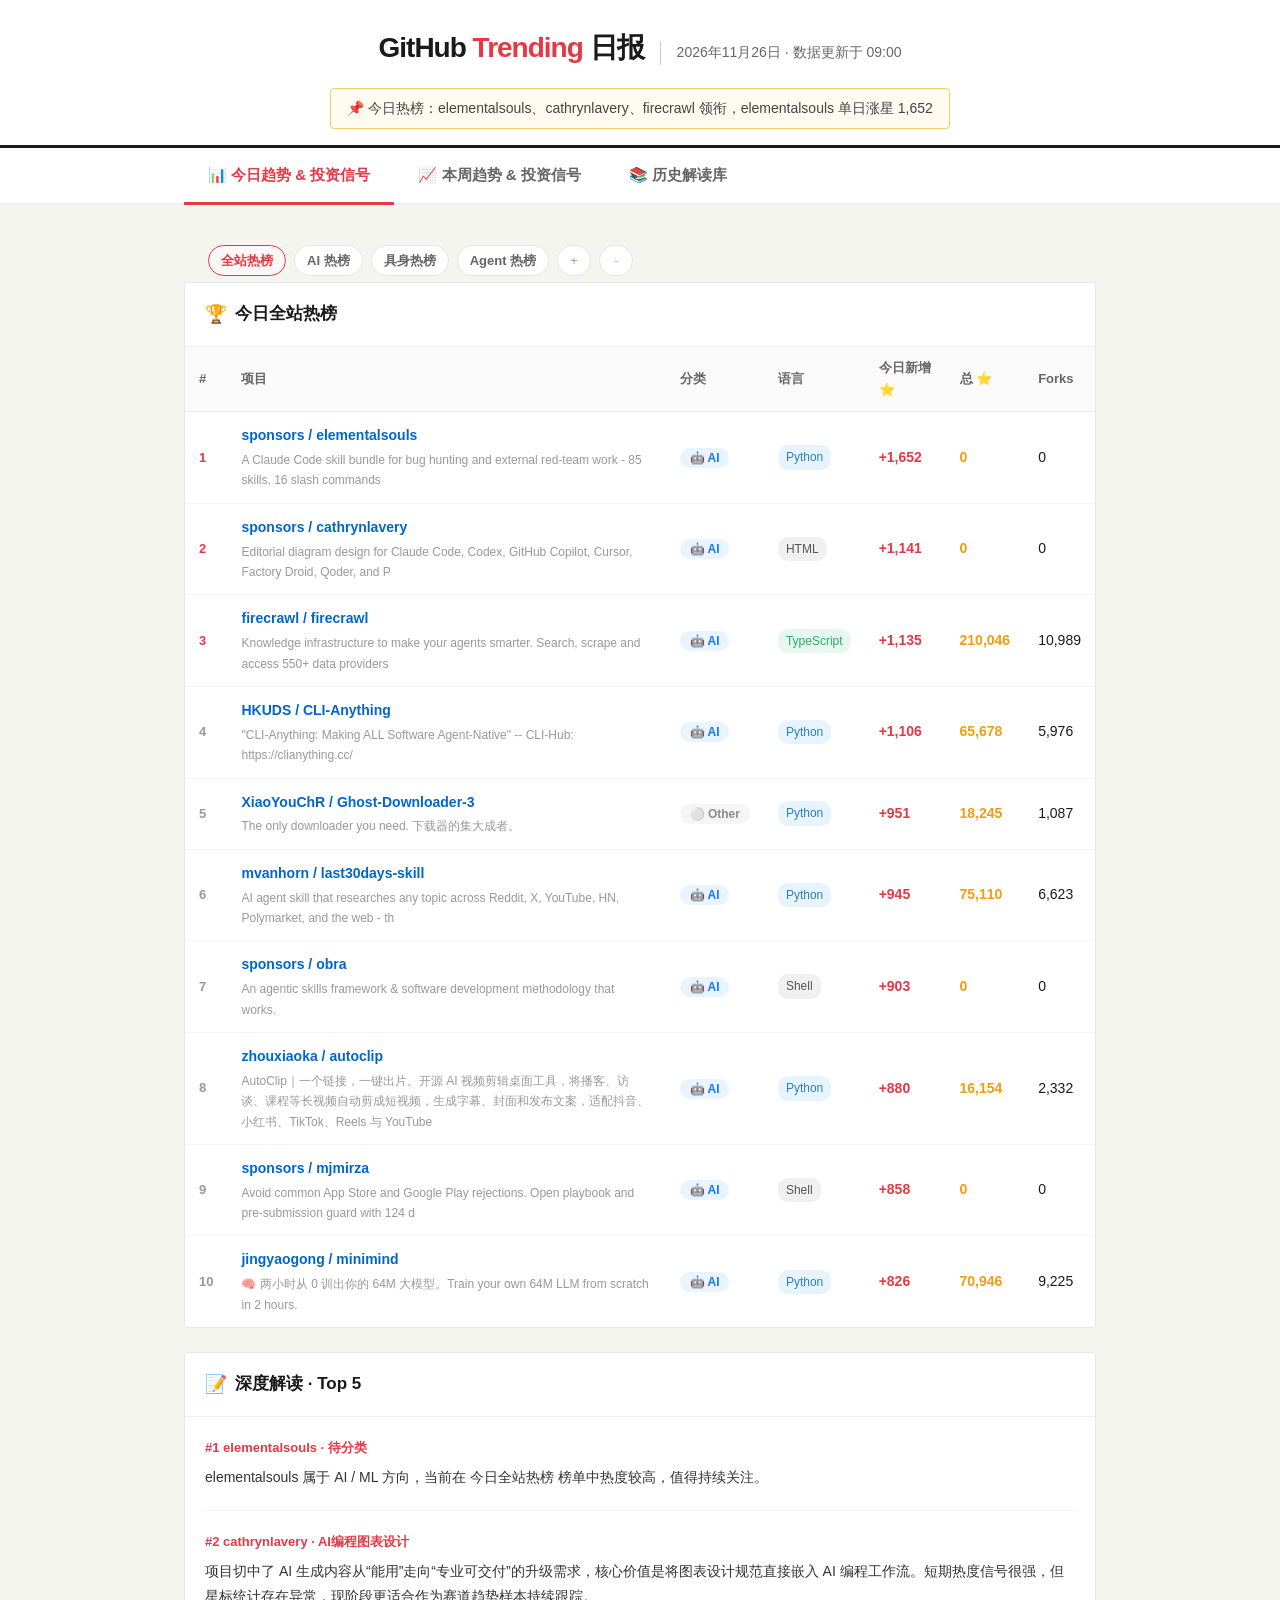
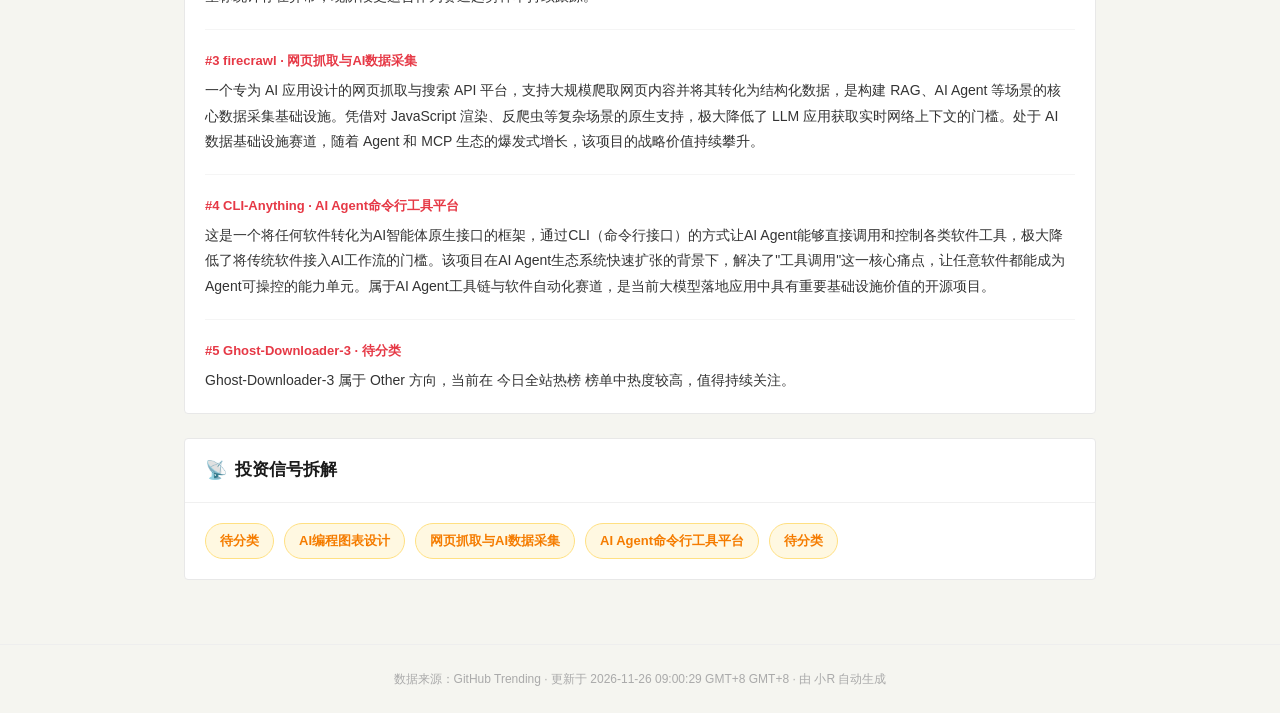
==== commit 17f02e33: "chore: 自动更新 GitHub Trending 2026-11-26" ====
--- a/index.html
+++ b/index.html
@@ -68,471 +68,2426 @@
 .str-watch{color:#27ae60;font-weight:700;}
 .footer{text-align:center;padding:24px;color:#aaa;font-size:12px;border-top:1px solid #eee;margin-top:8px;}
 @media(max-width:640px){.invest-cards{grid-template-columns:1fr;}.tab{padding:10px 14px;font-size:13px;}}</style>
+
+<style>
+.category-badge{display:inline-flex;align-items:center;padding:4px 10px;border-radius:999px;font-size:12px;font-weight:600;line-height:1;white-space:nowrap}
+.category-badge.cat-ai{background:#e8f4ff;color:#1677ff}.category-badge.cat-embodied{background:#f3ecff;color:#722ed1}.category-badge.cat-other{background:#f5f5f5;color:#8c8c8c}
+.mini-tabs{display:flex;gap:8px;padding:8px 24px 6px;flex-wrap:wrap;align-items:center}.mini-tab{padding:7px 12px;border:1px solid #e5e5e5;border-radius:999px;background:#fff;color:#666;font-size:13px;font-weight:600;cursor:pointer;line-height:1.2;position:relative}.mini-tab.active{color:#e63946;border-color:#e63946;background:#fff7f7}.mini-tab-op{min-width:34px;padding:7px 10px;text-align:center;color:#9aa0a6;font-weight:500}.mini-tab-op:hover{color:#666;border-color:#d9d9d9;background:#fafafa}.mini-tab-op-danger{color:#b3b3b3}.mini-tab-op-danger.active{background:#f7f7f7;color:#666;border-color:#d9d9d9}.mini-panel .section:first-child{margin-top:0}.delete-mode .mini-tab[data-removable="1"]::after{content:'×';position:absolute;right:-6px;top:-6px;width:18px;height:18px;border-radius:50%;background:#ff4d4f;color:#fff;font-size:12px;display:flex;align-items:center;justify-content:center}
+.oc-modal{position:fixed;inset:0;background:rgba(0,0,0,.32);display:none;align-items:center;justify-content:center;z-index:9999}.oc-card{width:520px;max-width:calc(100vw - 32px);background:#fff;border-radius:14px;box-shadow:0 20px 60px rgba(0,0,0,.18);padding:18px}.oc-title{font-size:18px;font-weight:700;margin-bottom:12px}.oc-grid{display:grid;grid-template-columns:1fr 1fr;gap:10px}.oc-field{display:flex;flex-direction:column;gap:6px;margin-bottom:10px}.oc-field label{font-size:12px;color:#666}.oc-field input,.oc-field textarea,.oc-field select{border:1px solid #ddd;border-radius:10px;padding:10px 12px;font-size:14px}.oc-field textarea{min-height:96px;resize:vertical}.oc-actions{display:flex;justify-content:flex-end;gap:10px;margin-top:8px}.oc-btn{border:1px solid #ddd;background:#fff;border-radius:10px;padding:9px 14px;font-size:14px;cursor:pointer}.oc-btn.primary{background:#e63946;color:#fff;border-color:#e63946}
+</style>
+<div id="cat-modal" class="oc-modal"><div class="oc-card"><div id="cat-title" class="oc-title">新增分类</div><input type="hidden" id="cat-action" value="add" /><div id="add-fields"><div class="oc-grid"><div class="oc-field"><label>分类名称 *</label><input id="cat-name" placeholder="如：多模态热榜" /></div><div class="oc-field"><label>分类 key（可选）</label><input id="cat-key" placeholder="如：multimodal" /></div><div class="oc-field"><label>图标</label><input id="cat-icon" placeholder="如：🎨" /></div><div class="oc-field"><label>生效方式</label><select id="cat-effective"><option value="immediate">立刻生效</option><option value="nextDay" selected>次日生效</option></select></div></div><div class="oc-field"><label>关键词（逗号分隔）</label><textarea id="cat-keywords" placeholder="multimodal, vision-language, image generation"></textarea></div></div><div id="delete-key-wrap" style="display:none"><div class="oc-field"><label>将删除分类 key</label><input id="delete-key" readonly /></div><div class="oc-field"><label>生效方式</label><select id="cat-effective"><option value="immediate">立刻生效</option><option value="nextDay" selected>次日生效</option></select></div></div><div class="oc-actions"><button class="oc-btn" onclick="closeModal()">取消</button><button class="oc-btn primary" onclick="submitCategory()">确认</button></div></div></div>
+
 </head>
 <body>
 <div class="header">
 <div class="header-inner">
   <div class="header-top">
     <div class="logo">GitHub <span>Trending</span> 日报</div>
-    <div class="date">2026年11月25日 · 数据更新于 17:55</div>
+    <div class="date">2026年11月26日 · 数据更新于 09:00</div>
   </div>
-  <div class="summary">📌 今日热榜：elementalsouls、obra、CLI-Anything 领衔，elementalsouls 单日涨星 1,826</div>
+  <div class="summary">📌 今日热榜：elementalsouls、cathrynlavery、firecrawl 领衔，elementalsouls 单日涨星 1,652</div>
 </div>
 </div>
+
+
+
+
+
+
+
+
+
+
+
+
+
+
+
+
+
+
+
+
+
+
+
+
+
+
+
+
+
+
+
+
+
+
+
+
+
+
+
+
+
+
+
+
+
+
+
+
+
+
+
+
+
+
+
+
+
+
+
+
+
+
+
+
+
+
+
+
+
+
+
+
+
+
+
+
+
+
+
+
+
+
+
+
+
+
+
+
+
+
+
+
+
+
+
+
+
+
+
+
+
+
+
+
+
+
+
+
+
+
+
+
+
+
+
+
+
+
+
+
+
+
+
+
+
+
+
+
+
+
+
+
+
+
+
+
+
+
+
+
+
+
+
+
+
+
+
+
+
+
+
+
+
+
+
+
+
+
+
+
+
+
+
+
+
+
+
+
+
+
+
+
+
+
+
+
+
+
+
+
+
+
+
+
+
+
+
+
+
+
+
+
+
+
+
+
+
+
+
+
+
+
+
+
+
+
+
+
+
+
+
+
+
 <div class="tabs">
 <div class="tabs-inner">
-  <div class="tab active" onclick="showTab(0)">📊 今日全站热榜</div>
-  <div class="tab" onclick="showTab(1)">🤖 AI / ML 专题</div>
-  <div class="tab" onclick="showTab(2)">📈 本周趋势 &amp; 投资信号</div>
-  <div class="tab" onclick="showTab(3)">📚 历史解读库</div>
+  <div class="tab active" onclick="showTab(0)">📊 今日趋势 &amp; 投资信号</div>
+  <div class="tab" onclick="showTab(1)">📈 本周趋势 &amp; 投资信号</div>
+  <div class="tab" onclick="showTab(2)">📚 历史解读库</div>
 </div>
 </div>
 <div class="content">
-
-<div class="panel active" id="panel-0">
-  <div class="section">
-    <div class="section-header"><span class="section-icon">🏆</span><span class="section-title">榜单总览</span></div>
-    <table><thead><tr><th>#</th><th>项目</th><th>语言</th><th>今日新增 ⭐</th><th>总 ⭐</th><th>Forks</th></tr></thead>
-    <tbody><tr><td class="rank top3">1</td><td><a class="proj-name" href="https://github.com/sponsors/elementalsouls" target="_blank">sponsors / elementalsouls</a><div class="proj-sub">Sponsor Star elementalsouls / Claude-BugHunter A Claude Code skill bundle for bug hunting </div></td><td><span class="lang-tag lang-Python">Python</span></td><td class="stars-new">+1,826</td><td class="stars">0</td><td>0</td></tr>
-<tr><td class="rank top3">2</td><td><a class="proj-name" href="https://github.com/sponsors/obra" target="_blank">sponsors / obra</a><div class="proj-sub">Sponsor Star obra / superpowers An agentic skills framework &amp; software development met</div></td><td><span class="lang-tag">Shell</span></td><td class="stars-new">+1,003</td><td class="stars">0</td><td>0</td></tr>
-<tr><td class="rank top3">3</td><td><a class="proj-name" href="https://github.com/HKUDS/CLI-Anything" target="_blank">HKUDS / CLI-Anything</a><div class="proj-sub">Star HKUDS / CLI-Anything "CLI-Anything: Making ALL Software Agent-Native" -- CLI-Hub: htt</div></td><td><span class="lang-tag lang-Python">Python</span></td><td class="stars-new">+1,074</td><td class="stars">65,236</td><td>5,935</td></tr>
-<tr><td class="rank">4</td><td><a class="proj-name" href="https://github.com/jingyaogong/minimind" target="_blank">jingyaogong / minimind</a><div class="proj-sub">Star jingyaogong / minimind 🧠 两小时从 0 训出你的 64M 大模型。Train your own 64M LLM from scratch in 2</div></td><td><span class="lang-tag lang-Python">Python</span></td><td class="stars-new">+727</td><td class="stars">70,645</td><td>9,180</td></tr>
-<tr><td class="rank">5</td><td><a class="proj-name" href="https://github.com/cursor/plugins" target="_blank">cursor / plugins</a><div class="proj-sub">Star cursor / plugins Cursor plugin specification and official plugins</div></td><td><span class="lang-tag lang-TypeScript">TypeScript</span></td><td class="stars-new">+360</td><td class="stars">19,382</td><td>2,091</td></tr>
-<tr><td class="rank">6</td><td><a class="proj-name" href="https://github.com/firecrawl/firecrawl" target="_blank">firecrawl / firecrawl</a><div class="proj-sub">Star firecrawl / firecrawl Knowledge infrastructure to make your agents smarter. Search, s</div></td><td><span class="lang-tag lang-TypeScript">TypeScript</span></td><td class="stars-new">+991</td><td class="stars">209,382</td><td>10,946</td></tr>
-<tr><td class="rank">7</td><td><a class="proj-name" href="https://github.com/nginx/nginx" target="_blank">nginx / nginx</a><div class="proj-sub">Star nginx / nginx The official NGINX Open Source repository.</div></td><td><span class="lang-tag">C</span></td><td class="stars-new">+158</td><td class="stars">33,290</td><td>8,399</td></tr>
-<tr><td class="rank">8</td><td><a class="proj-name" href="https://github.com/openvinotoolkit/openvino" target="_blank">openvinotoolkit / openvino</a><div class="proj-sub">Star openvinotoolkit / openvino OpenVINO™ is an open source toolkit for optimizing and dep</div></td><td><span class="lang-tag lang-C++">C++</span></td><td class="stars-new">+185</td><td class="stars">12,552</td><td>3,698</td></tr>
-<tr><td class="rank">9</td><td><a class="proj-name" href="https://github.com/sponsors/cathrynlavery" target="_blank">sponsors / cathrynlavery</a><div class="proj-sub">Sponsor Star cathrynlavery / diagram-design Editorial diagram design for Claude Code, Code</div></td><td><span class="lang-tag">HTML</span></td><td class="stars-new">+802</td><td class="stars">0</td><td>0</td></tr>
-<tr><td class="rank">10</td><td><a class="proj-name" href="https://github.com/mvanhorn/last30days-skill" target="_blank">mvanhorn / last30days-skill</a><div class="proj-sub">Star mvanhorn / last30days-skill AI agent skill that researches any topic across Reddit, X</div></td><td><span class="lang-tag lang-Python">Python</span></td><td class="stars-new">+703</td><td class="stars">74,647</td><td>6,581</td></tr>
-</tbody></table>
-  </div>
-  <div class="section">
-    <div class="section-header"><span class="section-icon">📝</span><span class="section-title">深度解读 · Top 5</span></div>
-    <div class="insight-list"><div class="insight-item"><div class="insight-repo">#2 obra  · AI Agent框架</div><div class="insight-text">这是一个以Shell为核心构建的智能体技能框架，专注于提供真正可落地的软件开发方法论，帮助开发者以结构化的方式赋能AI代理完成复杂编程任务。它在AI辅助开发工具爆发的当下，以"实际可用"为核心卖点切入市场，主打开发工作流与Agentic能力的深度融合，极具实践价值。所在赛道为**AI Coding Agent / 开发者工具**，是当前最热门的技术方向之一，值得密切跟踪。</div></div>
-<div class="insight-item"><div class="insight-repo">#3 CLI-Anything  · AI Agent命令行工具平台</div><div class="insight-text">CLI-Anything 是一个AI Agent命令行工具平台方向项目，主要解决的问题是：Star HKUDS / CLI-Anything "CLI-Anything: Making ALL Software Agent-Native" -- CLI-Hub: https://clianything.cc/当前新增 238 星、累计 35,618 星，说明它已经形成一定传播。这是一个将任何软件转化为AI智能体原生接口的框架，通过CLI（命令行接口）的方式让AI Agent能够直接调用和控制各类软件工具，极大降低了将传统软件接入AI工作流的门槛。该项目在AI Agent生态系统快速扩张的背景下，解决了"工具调用"这一核心痛点，让任意软件都能成为Agent可操控的能力单元。属于AI Agent工具链与软件自动化赛道，是当前大模型落地应用中具有重要基础设施价值的开源项目。暂无明确同类上榜项目。后续重点看是否持续上榜、是否有同赛道项目共同出现、是否走向实际生产场景。当前更适合作为持续跟踪对象。</div></div>
-<div class="insight-item"><div class="insight-repo">#5 plugins  · ChatGPT插件开发</div><div class="insight-text">plugins 是一个ChatGPT插件开发方向项目，主要解决的问题是：Star openai / plugins OpenAI Plugins当前新增 49 星、累计 1,537 星，说明它已经形成一定传播。这是 OpenAI 官方维护的插件系统示例仓库，展示如何为 ChatGPT 构建第三方插件，帮助开发者将外部服务和数据源接入大语言模型。随着 AI Agent 和工具调用能力的快速普及，掌握插件开发范式对于构建 LLM 生态应用具有重要参考价值。该项目处于 AI 应用层与插件/工具调用赛道的核心位置，是开发者进入 ChatGPT 生态的重要切入点。暂无明确同类上榜项目。后续重点看是否持续上榜、是否有同赛道项目共同出现、是否走向实际生产场景。当前更适合作为持续跟踪对象。</div></div>
-</div>
-  </div>
-  <div class="section">
-    <div class="section-header"><span class="section-icon">📡</span><span class="section-title">今日技术信号</span></div>
-    <div class="signal-tags"><span class="signal-tag tag-hot">🔥 AI Agent框架</span>
-<span class="signal-tag tag-hot">🔥 AI Agent命令行工具平台</span>
-<span class="signal-tag tag-rising">📈 ChatGPT插件开发</span>
-<span class="signal-tag tag-rising">📈 高性能Web服务器</span>
-<span class="signal-tag tag-watch">👀 AI Agent信息聚合与研究</span>
-</div>
+<div class="panel active" id="panel-0" style="display:block;">
+  <div class="mini-tabs"><div class='mini-tab active' onclick="showMiniTab('daily',0)">全站热榜</div><div class='mini-tab' onclick="showMiniTab('daily',1)">AI 热榜</div><div class='mini-tab' onclick="showMiniTab('daily',2)">具身热榜</div><div class='mini-tab' onclick="showMiniTab('daily',3)" data-removable="1" data-key="agent">Agent 热榜</div><div class='mini-tab mini-tab-op' onclick="openAddModal()">+</div><div class='mini-tab mini-tab-op mini-tab-op-danger' onclick="toggleDeleteMode(this)">-</div></div>
+  <div class="mini-panel active" id="daily-mini-0" style="display:block;">
+    <div class="section"><div class="section-header"><span class="section-icon">🏆</span><span class="section-title">今日全站热榜</span></div><table><thead><tr><th>#</th><th>项目</th><th>分类</th><th>语言</th><th>今日新增 ⭐</th><th>总 ⭐</th><th>Forks</th></tr></thead><tbody><tr><td class="rank top3">1</td><td><a class="proj-name" href="https://github.com/sponsors/elementalsouls" target="_blank">sponsors / elementalsouls</a><div class="proj-sub">A Claude Code skill bundle for bug hunting and external red-team work - 85 skills, 16 slash commands</div></td><td><span class="category-badge cat-ai">🤖 AI</span></td><td><span class="lang-tag lang-Python">Python</span></td><td class="stars-new">+1,652</td><td class="stars">0</td><td>0</td></tr><tr><td class="rank top3">2</td><td><a class="proj-name" href="https://github.com/sponsors/cathrynlavery" target="_blank">sponsors / cathrynlavery</a><div class="proj-sub">Editorial diagram design for Claude Code, Codex, GitHub Copilot, Cursor, Factory Droid, Qoder, and P</div></td><td><span class="category-badge cat-ai">🤖 AI</span></td><td><span class="lang-tag lang-HTML">HTML</span></td><td class="stars-new">+1,141</td><td class="stars">0</td><td>0</td></tr><tr><td class="rank top3">3</td><td><a class="proj-name" href="https://github.com/firecrawl/firecrawl" target="_blank">firecrawl / firecrawl</a><div class="proj-sub">Knowledge infrastructure to make your agents smarter. Search, scrape and access 550+ data providers </div></td><td><span class="category-badge cat-ai">🤖 AI</span></td><td><span class="lang-tag lang-TypeScript">TypeScript</span></td><td class="stars-new">+1,135</td><td class="stars">210,046</td><td>10,989</td></tr><tr><td class="rank ">4</td><td><a class="proj-name" href="https://github.com/HKUDS/CLI-Anything" target="_blank">HKUDS / CLI-Anything</a><div class="proj-sub">"CLI-Anything: Making ALL Software Agent-Native" -- CLI-Hub: https://clianything.cc/</div></td><td><span class="category-badge cat-ai">🤖 AI</span></td><td><span class="lang-tag lang-Python">Python</span></td><td class="stars-new">+1,106</td><td class="stars">65,678</td><td>5,976</td></tr><tr><td class="rank ">5</td><td><a class="proj-name" href="https://github.com/XiaoYouChR/Ghost-Downloader-3" target="_blank">XiaoYouChR / Ghost-Downloader-3</a><div class="proj-sub">The only downloader you need. 下载器的集大成者。</div></td><td><span class="category-badge cat-other">⚪ Other</span></td><td><span class="lang-tag lang-Python">Python</span></td><td class="stars-new">+951</td><td class="stars">18,245</td><td>1,087</td></tr><tr><td class="rank ">6</td><td><a class="proj-name" href="https://github.com/mvanhorn/last30days-skill" target="_blank">mvanhorn / last30days-skill</a><div class="proj-sub">AI agent skill that researches any topic across Reddit, X, YouTube, HN, Polymarket, and the web - th</div></td><td><span class="category-badge cat-ai">🤖 AI</span></td><td><span class="lang-tag lang-Python">Python</span></td><td class="stars-new">+945</td><td class="stars">75,110</td><td>6,623</td></tr><tr><td class="rank ">7</td><td><a class="proj-name" href="https://github.com/sponsors/obra" target="_blank">sponsors / obra</a><div class="proj-sub">An agentic skills framework &amp; software development methodology that works.</div></td><td><span class="category-badge cat-ai">🤖 AI</span></td><td><span class="lang-tag lang-Shell">Shell</span></td><td class="stars-new">+903</td><td class="stars">0</td><td>0</td></tr><tr><td class="rank ">8</td><td><a class="proj-name" href="https://github.com/zhouxiaoka/autoclip" target="_blank">zhouxiaoka / autoclip</a><div class="proj-sub">AutoClip｜一个链接，一键出片。开源 AI 视频剪辑桌面工具，将播客、访谈、课程等长视频自动剪成短视频，生成字幕、封面和发布文案，适配抖音、小红书、TikTok、Reels 与 YouTube </div></td><td><span class="category-badge cat-ai">🤖 AI</span></td><td><span class="lang-tag lang-Python">Python</span></td><td class="stars-new">+880</td><td class="stars">16,154</td><td>2,332</td></tr><tr><td class="rank ">9</td><td><a class="proj-name" href="https://github.com/sponsors/mjmirza" target="_blank">sponsors / mjmirza</a><div class="proj-sub">Avoid common App Store and Google Play rejections. Open playbook and pre-submission guard with 124 d</div></td><td><span class="category-badge cat-ai">🤖 AI</span></td><td><span class="lang-tag lang-Shell">Shell</span></td><td class="stars-new">+858</td><td class="stars">0</td><td>0</td></tr><tr><td class="rank ">10</td><td><a class="proj-name" href="https://github.com/jingyaogong/minimind" target="_blank">jingyaogong / minimind</a><div class="proj-sub">🧠 两小时从 0 训出你的 64M 大模型。Train your own 64M LLM from scratch in 2 hours.</div></td><td><span class="category-badge cat-ai">🤖 AI</span></td><td><span class="lang-tag lang-Python">Python</span></td><td class="stars-new">+826</td><td class="stars">70,946</td><td>9,225</td></tr></tbody></table></div>
+    <div class="section"><div class="section-header"><span class="section-icon">📝</span><span class="section-title">深度解读 · Top 5</span></div><div class="insight-list"><div class="insight-item"><div class="insight-repo">#1 elementalsouls · 待分类</div><div class="insight-text">elementalsouls 属于 AI / ML 方向，当前在 今日全站热榜 榜单中热度较高，值得持续关注。</div></div><div class="insight-item"><div class="insight-repo">#2 cathrynlavery · AI编程图表设计</div><div class="insight-text">项目切中了 AI 生成内容从“能用”走向“专业可交付”的升级需求，核心价值是将图表设计规范直接嵌入 AI 编程工作流。短期热度信号很强，但星标统计存在异常，现阶段更适合作为赛道趋势样本持续跟踪。</div></div><div class="insight-item"><div class="insight-repo">#3 firecrawl · 网页抓取与AI数据采集</div><div class="insight-text">一个专为 AI 应用设计的网页抓取与搜索 API 平台，支持大规模爬取网页内容并将其转化为结构化数据，是构建 RAG、AI Agent 等场景的核心数据采集基础设施。凭借对 JavaScript 渲染、反爬虫等复杂场景的原生支持，极大降低了 LLM 应用获取实时网络上下文的门槛。处于 AI 数据基础设施赛道，随着 Agent 和 MCP 生态的爆发式增长，该项目的战略价值持续攀升。</div></div><div class="insight-item"><div class="insight-repo">#4 CLI-Anything · AI Agent命令行工具平台</div><div class="insight-text">这是一个将任何软件转化为AI智能体原生接口的框架，通过CLI（命令行接口）的方式让AI Agent能够直接调用和控制各类软件工具，极大降低了将传统软件接入AI工作流的门槛。该项目在AI Agent生态系统快速扩张的背景下，解决了&quot;工具调用&quot;这一核心痛点，让任意软件都能成为Agent可操控的能力单元。属于AI Agent工具链与软件自动化赛道，是当前大模型落地应用中具有重要基础设施价值的开源项目。</div></div><div class="insight-item"><div class="insight-repo">#5 Ghost-Downloader-3 · 待分类</div><div class="insight-text">Ghost-Downloader-3 属于 Other 方向，当前在 今日全站热榜 榜单中热度较高，值得持续关注。</div></div></div></div>
+    <div class="section"><div class="section-header"><span class="section-icon">📡</span><span class="section-title">投资信号拆解</span></div><div class="signal-tags"><span class="signal-tag tag-rising">待分类</span><span class="signal-tag tag-rising">AI编程图表设计</span><span class="signal-tag tag-rising">网页抓取与AI数据采集</span><span class="signal-tag tag-rising">AI Agent命令行工具平台</span><span class="signal-tag tag-rising">待分类</span></div></div>
+  </div><div class="mini-panel" id="daily-mini-1" style="display:none;">
+    <div class="section"><div class="section-header"><span class="section-icon">🤖</span><span class="section-title">今日AI 热榜</span></div><table><thead><tr><th>#</th><th>项目</th><th>分类</th><th>语言</th><th>今日新增 ⭐</th><th>总 ⭐</th><th>Forks</th></tr></thead><tbody><tr><td class="rank top3">1</td><td><a class="proj-name" href="https://github.com/sponsors/elementalsouls" target="_blank">sponsors / elementalsouls</a><div class="proj-sub">A Claude Code skill bundle for bug hunting and external red-team work - 85 skills, 16 slash commands</div></td><td><span class="category-badge cat-ai">🤖 AI</span></td><td><span class="lang-tag lang-Python">Python</span></td><td class="stars-new">+1,652</td><td class="stars">0</td><td>0</td></tr><tr><td class="rank top3">2</td><td><a class="proj-name" href="https://github.com/sponsors/cathrynlavery" target="_blank">sponsors / cathrynlavery</a><div class="proj-sub">Editorial diagram design for Claude Code, Codex, GitHub Copilot, Cursor, Factory Droid, Qoder, and P</div></td><td><span class="category-badge cat-ai">🤖 AI</span></td><td><span class="lang-tag lang-HTML">HTML</span></td><td class="stars-new">+1,141</td><td class="stars">0</td><td>0</td></tr><tr><td class="rank top3">3</td><td><a class="proj-name" href="https://github.com/firecrawl/firecrawl" target="_blank">firecrawl / firecrawl</a><div class="proj-sub">Knowledge infrastructure to make your agents smarter. Search, scrape and access 550+ data providers </div></td><td><span class="category-badge cat-ai">🤖 AI</span></td><td><span class="lang-tag lang-TypeScript">TypeScript</span></td><td class="stars-new">+1,135</td><td class="stars">210,046</td><td>10,989</td></tr><tr><td class="rank ">4</td><td><a class="proj-name" href="https://github.com/HKUDS/CLI-Anything" target="_blank">HKUDS / CLI-Anything</a><div class="proj-sub">"CLI-Anything: Making ALL Software Agent-Native" -- CLI-Hub: https://clianything.cc/</div></td><td><span class="category-badge cat-ai">🤖 AI</span></td><td><span class="lang-tag lang-Python">Python</span></td><td class="stars-new">+1,106</td><td class="stars">65,678</td><td>5,976</td></tr><tr><td class="rank ">5</td><td><a class="proj-name" href="https://github.com/mvanhorn/last30days-skill" target="_blank">mvanhorn / last30days-skill</a><div class="proj-sub">AI agent skill that researches any topic across Reddit, X, YouTube, HN, Polymarket, and the web - th</div></td><td><span class="category-badge cat-ai">🤖 AI</span></td><td><span class="lang-tag lang-Python">Python</span></td><td class="stars-new">+945</td><td class="stars">75,110</td><td>6,623</td></tr><tr><td class="rank ">6</td><td><a class="proj-name" href="https://github.com/sponsors/obra" target="_blank">sponsors / obra</a><div class="proj-sub">An agentic skills framework &amp; software development methodology that works.</div></td><td><span class="category-badge cat-ai">🤖 AI</span></td><td><span class="lang-tag lang-Shell">Shell</span></td><td class="stars-new">+903</td><td class="stars">0</td><td>0</td></tr><tr><td class="rank ">7</td><td><a class="proj-name" href="https://github.com/zhouxiaoka/autoclip" target="_blank">zhouxiaoka / autoclip</a><div class="proj-sub">AutoClip｜一个链接，一键出片。开源 AI 视频剪辑桌面工具，将播客、访谈、课程等长视频自动剪成短视频，生成字幕、封面和发布文案，适配抖音、小红书、TikTok、Reels 与 YouTube </div></td><td><span class="category-badge cat-ai">🤖 AI</span></td><td><span class="lang-tag lang-Python">Python</span></td><td class="stars-new">+880</td><td class="stars">16,154</td><td>2,332</td></tr><tr><td class="rank ">8</td><td><a class="proj-name" href="https://github.com/sponsors/mjmirza" target="_blank">sponsors / mjmirza</a><div class="proj-sub">Avoid common App Store and Google Play rejections. Open playbook and pre-submission guard with 124 d</div></td><td><span class="category-badge cat-ai">🤖 AI</span></td><td><span class="lang-tag lang-Shell">Shell</span></td><td class="stars-new">+858</td><td class="stars">0</td><td>0</td></tr><tr><td class="rank ">9</td><td><a class="proj-name" href="https://github.com/jingyaogong/minimind" target="_blank">jingyaogong / minimind</a><div class="proj-sub">🧠 两小时从 0 训出你的 64M 大模型。Train your own 64M LLM from scratch in 2 hours.</div></td><td><span class="category-badge cat-ai">🤖 AI</span></td><td><span class="lang-tag lang-Python">Python</span></td><td class="stars-new">+826</td><td class="stars">70,946</td><td>9,225</td></tr><tr><td class="rank ">10</td><td><a class="proj-name" href="https://github.com/sponsors/toeverything" target="_blank">sponsors / toeverything</a><div class="proj-sub">There can be more than Notion and Miro. AFFiNE(pronounced [ə‘fain]) is a next-gen knowledge base tha</div></td><td><span class="category-badge cat-other">⚪ Other</span></td><td><span class="lang-tag lang-TypeScript">TypeScript</span></td><td class="stars-new">+574</td><td class="stars">0</td><td>0</td></tr></tbody></table></div>
+    <div class="section"><div class="section-header"><span class="section-icon">📝</span><span class="section-title">深度解读 · Top 5</span></div><div class="insight-list"><div class="insight-item"><div class="insight-repo">#1 elementalsouls · 待分类</div><div class="insight-text">elementalsouls 属于 AI / ML 方向，当前在 今日AI 热榜 榜单中热度较高，值得持续关注。</div></div><div class="insight-item"><div class="insight-repo">#2 cathrynlavery · AI编程图表设计</div><div class="insight-text">项目切中了 AI 生成内容从“能用”走向“专业可交付”的升级需求，核心价值是将图表设计规范直接嵌入 AI 编程工作流。短期热度信号很强，但星标统计存在异常，现阶段更适合作为赛道趋势样本持续跟踪。</div></div><div class="insight-item"><div class="insight-repo">#3 firecrawl · 网页抓取与AI数据采集</div><div class="insight-text">一个专为 AI 应用设计的网页抓取与搜索 API 平台，支持大规模爬取网页内容并将其转化为结构化数据，是构建 RAG、AI Agent 等场景的核心数据采集基础设施。凭借对 JavaScript 渲染、反爬虫等复杂场景的原生支持，极大降低了 LLM 应用获取实时网络上下文的门槛。处于 AI 数据基础设施赛道，随着 Agent 和 MCP 生态的爆发式增长，该项目的战略价值持续攀升。</div></div><div class="insight-item"><div class="insight-repo">#4 CLI-Anything · AI Agent命令行工具平台</div><div class="insight-text">这是一个将任何软件转化为AI智能体原生接口的框架，通过CLI（命令行接口）的方式让AI Agent能够直接调用和控制各类软件工具，极大降低了将传统软件接入AI工作流的门槛。该项目在AI Agent生态系统快速扩张的背景下，解决了&quot;工具调用&quot;这一核心痛点，让任意软件都能成为Agent可操控的能力单元。属于AI Agent工具链与软件自动化赛道，是当前大模型落地应用中具有重要基础设施价值的开源项目。</div></div><div class="insight-item"><div class="insight-repo">#5 last30days-skill · AI Agent信息聚合与研究</div><div class="insight-text">这是一个AI智能体技能工具，能够自动跨越Reddit、X、YouTube、Hacker News、Polymarket及开放网页等多平台，对任意话题进行信息检索并生成有据可查的综合摘要，极大降低了信息收集与研判的人工成本。凭借多源数据融合与AI合成能力，它在市场调研、热点追踪、竞品分析等场景中具有显著实用价值。该项目处于AI Agent与信息聚合的热门交叉赛道，随着自主智能体应用爆发式增长，此类&quot;研究型Agent技能&quot;正成为开发者生态中的高需求组件。</div></div></div></div>
+    <div class="section"><div class="section-header"><span class="section-icon">📡</span><span class="section-title">投资信号拆解</span></div><div class="signal-tags"><span class="signal-tag tag-rising">待分类</span><span class="signal-tag tag-rising">AI编程图表设计</span><span class="signal-tag tag-rising">网页抓取与AI数据采集</span><span class="signal-tag tag-rising">AI Agent命令行工具平台</span><span class="signal-tag tag-rising">AI Agent信息聚合与研究</span></div></div>
+  </div><div class="mini-panel" id="daily-mini-2" style="display:none;">
+    <div class="section"><div class="section-header"><span class="section-icon">🦾</span><span class="section-title">今日具身热榜</span></div><table><thead><tr><th>#</th><th>项目</th><th>分类</th><th>语言</th><th>今日新增 ⭐</th><th>总 ⭐</th><th>Forks</th></tr></thead><tbody><tr><td class="rank top3">1</td><td><a class="proj-name" href="https://github.com/sponsors/elementalsouls" target="_blank">sponsors / elementalsouls</a><div class="proj-sub">A Claude Code skill bundle for bug hunting and external red-team work - 85 skills, 16 slash commands</div></td><td><span class="category-badge cat-ai">🤖 AI</span></td><td><span class="lang-tag lang-Python">Python</span></td><td class="stars-new">+1,652</td><td class="stars">0</td><td>0</td></tr><tr><td class="rank top3">2</td><td><a class="proj-name" href="https://github.com/mvanhorn/last30days-skill" target="_blank">mvanhorn / last30days-skill</a><div class="proj-sub">AI agent skill that researches any topic across Reddit, X, YouTube, HN, Polymarket, and the web - th</div></td><td><span class="category-badge cat-ai">🤖 AI</span></td><td><span class="lang-tag lang-Python">Python</span></td><td class="stars-new">+945</td><td class="stars">75,110</td><td>6,623</td></tr></tbody></table></div>
+    <div class="section"><div class="section-header"><span class="section-icon">📝</span><span class="section-title">深度解读 · Top 5</span></div><div class="insight-list"><div class="insight-item"><div class="insight-repo">#1 elementalsouls · 待分类</div><div class="insight-text">elementalsouls 属于 AI / ML 方向，当前在 今日具身热榜 榜单中热度较高，值得持续关注。</div></div><div class="insight-item"><div class="insight-repo">#2 last30days-skill · AI Agent信息聚合与研究</div><div class="insight-text">这是一个AI智能体技能工具，能够自动跨越Reddit、X、YouTube、Hacker News、Polymarket及开放网页等多平台，对任意话题进行信息检索并生成有据可查的综合摘要，极大降低了信息收集与研判的人工成本。凭借多源数据融合与AI合成能力，它在市场调研、热点追踪、竞品分析等场景中具有显著实用价值。该项目处于AI Agent与信息聚合的热门交叉赛道，随着自主智能体应用爆发式增长，此类&quot;研究型Agent技能&quot;正成为开发者生态中的高需求组件。</div></div></div></div>
+    <div class="section"><div class="section-header"><span class="section-icon">📡</span><span class="section-title">投资信号拆解</span></div><div class="signal-tags"><span class="signal-tag tag-rising">待分类</span><span class="signal-tag tag-rising">AI Agent信息聚合与研究</span></div></div>
+  </div><div class="mini-panel" id="daily-mini-3" style="display:none;">
+    <div class="section"><div class="section-header"><span class="section-icon">🧠</span><span class="section-title">今日Agent 热榜</span></div><table><thead><tr><th>#</th><th>项目</th><th>分类</th><th>语言</th><th>今日新增 ⭐</th><th>总 ⭐</th><th>Forks</th></tr></thead><tbody><tr><td class="rank top3">1</td><td><a class="proj-name" href="https://github.com/sponsors/elementalsouls" target="_blank">sponsors / elementalsouls</a><div class="proj-sub">A Claude Code skill bundle for bug hunting and external red-team work - 85 skills, 16 slash commands</div></td><td><span class="category-badge cat-ai">🤖 AI</span></td><td><span class="lang-tag lang-Python">Python</span></td><td class="stars-new">+1,652</td><td class="stars">0</td><td>0</td></tr><tr><td class="rank top3">2</td><td><a class="proj-name" href="https://github.com/sponsors/cathrynlavery" target="_blank">sponsors / cathrynlavery</a><div class="proj-sub">Editorial diagram design for Claude Code, Codex, GitHub Copilot, Cursor, Factory Droid, Qoder, and P</div></td><td><span class="category-badge cat-ai">🤖 AI</span></td><td><span class="lang-tag lang-HTML">HTML</span></td><td class="stars-new">+1,141</td><td class="stars">0</td><td>0</td></tr><tr><td class="rank top3">3</td><td><a class="proj-name" href="https://github.com/firecrawl/firecrawl" target="_blank">firecrawl / firecrawl</a><div class="proj-sub">Knowledge infrastructure to make your agents smarter. Search, scrape and access 550+ data providers </div></td><td><span class="category-badge cat-ai">🤖 AI</span></td><td><span class="lang-tag lang-TypeScript">TypeScript</span></td><td class="stars-new">+1,135</td><td class="stars">210,046</td><td>10,989</td></tr><tr><td class="rank ">4</td><td><a class="proj-name" href="https://github.com/HKUDS/CLI-Anything" target="_blank">HKUDS / CLI-Anything</a><div class="proj-sub">"CLI-Anything: Making ALL Software Agent-Native" -- CLI-Hub: https://clianything.cc/</div></td><td><span class="category-badge cat-ai">🤖 AI</span></td><td><span class="lang-tag lang-Python">Python</span></td><td class="stars-new">+1,106</td><td class="stars">65,678</td><td>5,976</td></tr><tr><td class="rank ">5</td><td><a class="proj-name" href="https://github.com/mvanhorn/last30days-skill" target="_blank">mvanhorn / last30days-skill</a><div class="proj-sub">AI agent skill that researches any topic across Reddit, X, YouTube, HN, Polymarket, and the web - th</div></td><td><span class="category-badge cat-ai">🤖 AI</span></td><td><span class="lang-tag lang-Python">Python</span></td><td class="stars-new">+945</td><td class="stars">75,110</td><td>6,623</td></tr><tr><td class="rank ">6</td><td><a class="proj-name" href="https://github.com/sponsors/obra" target="_blank">sponsors / obra</a><div class="proj-sub">An agentic skills framework &amp; software development methodology that works.</div></td><td><span class="category-badge cat-ai">🤖 AI</span></td><td><span class="lang-tag lang-Shell">Shell</span></td><td class="stars-new">+903</td><td class="stars">0</td><td>0</td></tr><tr><td class="rank ">7</td><td><a class="proj-name" href="https://github.com/sponsors/mjmirza" target="_blank">sponsors / mjmirza</a><div class="proj-sub">Avoid common App Store and Google Play rejections. Open playbook and pre-submission guard with 124 d</div></td><td><span class="category-badge cat-ai">🤖 AI</span></td><td><span class="lang-tag lang-Shell">Shell</span></td><td class="stars-new">+858</td><td class="stars">0</td><td>0</td></tr><tr><td class="rank ">8</td><td><a class="proj-name" href="https://github.com/google-labs-code/stitch-skills" target="_blank">google-labs-code / stitch-skills</a><div class="proj-sub">A library of Agent Skills designed to work with the Stitch MCP server. Each skill follows the Agent </div></td><td><span class="category-badge cat-ai">🤖 AI</span></td><td><span class="lang-tag lang-TypeScript">TypeScript</span></td><td class="stars-new">+355</td><td class="stars">12,982</td><td>1,538</td></tr><tr><td class="rank ">9</td><td><a class="proj-name" href="https://github.com/Tracer-Cloud/opensre" target="_blank">Tracer-Cloud / opensre</a><div class="proj-sub">The open-source agent for CI/CD reliability.</div></td><td><span class="category-badge cat-ai">🤖 AI</span></td><td><span class="lang-tag lang-Python">Python</span></td><td class="stars-new">+348</td><td class="stars">15,518</td><td>2,030</td></tr></tbody></table></div>
+    <div class="section"><div class="section-header"><span class="section-icon">📝</span><span class="section-title">深度解读 · Top 5</span></div><div class="insight-list"><div class="insight-item"><div class="insight-repo">#1 elementalsouls · 待分类</div><div class="insight-text">elementalsouls 属于 AI / ML 方向，当前在 今日Agent 热榜 榜单中热度较高，值得持续关注。</div></div><div class="insight-item"><div class="insight-repo">#2 cathrynlavery · AI编程图表设计</div><div class="insight-text">项目切中了 AI 生成内容从“能用”走向“专业可交付”的升级需求，核心价值是将图表设计规范直接嵌入 AI 编程工作流。短期热度信号很强，但星标统计存在异常，现阶段更适合作为赛道趋势样本持续跟踪。</div></div><div class="insight-item"><div class="insight-repo">#3 firecrawl · 网页抓取与AI数据采集</div><div class="insight-text">一个专为 AI 应用设计的网页抓取与搜索 API 平台，支持大规模爬取网页内容并将其转化为结构化数据，是构建 RAG、AI Agent 等场景的核心数据采集基础设施。凭借对 JavaScript 渲染、反爬虫等复杂场景的原生支持，极大降低了 LLM 应用获取实时网络上下文的门槛。处于 AI 数据基础设施赛道，随着 Agent 和 MCP 生态的爆发式增长，该项目的战略价值持续攀升。</div></div><div class="insight-item"><div class="insight-repo">#4 CLI-Anything · AI Agent命令行工具平台</div><div class="insight-text">这是一个将任何软件转化为AI智能体原生接口的框架，通过CLI（命令行接口）的方式让AI Agent能够直接调用和控制各类软件工具，极大降低了将传统软件接入AI工作流的门槛。该项目在AI Agent生态系统快速扩张的背景下，解决了&quot;工具调用&quot;这一核心痛点，让任意软件都能成为Agent可操控的能力单元。属于AI Agent工具链与软件自动化赛道，是当前大模型落地应用中具有重要基础设施价值的开源项目。</div></div><div class="insight-item"><div class="insight-repo">#5 last30days-skill · AI Agent信息聚合与研究</div><div class="insight-text">这是一个AI智能体技能工具，能够自动跨越Reddit、X、YouTube、Hacker News、Polymarket及开放网页等多平台，对任意话题进行信息检索并生成有据可查的综合摘要，极大降低了信息收集与研判的人工成本。凭借多源数据融合与AI合成能力，它在市场调研、热点追踪、竞品分析等场景中具有显著实用价值。该项目处于AI Agent与信息聚合的热门交叉赛道，随着自主智能体应用爆发式增长，此类&quot;研究型Agent技能&quot;正成为开发者生态中的高需求组件。</div></div></div></div>
+    <div class="section"><div class="section-header"><span class="section-icon">📡</span><span class="section-title">投资信号拆解</span></div><div class="signal-tags"><span class="signal-tag tag-rising">待分类</span><span class="signal-tag tag-rising">AI编程图表设计</span><span class="signal-tag tag-rising">网页抓取与AI数据采集</span><span class="signal-tag tag-rising">AI Agent命令行工具平台</span><span class="signal-tag tag-rising">AI Agent信息聚合与研究</span></div></div>
   </div>
 </div>
-
-<div class="panel" id="panel-1">
-  <div class="section">
-    <div class="section-header"><span class="section-icon">🤖</span><span class="section-title">AI / ML 今日热榜</span></div>
-    <table><thead><tr><th>#</th><th>项目</th><th>语言</th><th>今日新增 ⭐</th><th>总 ⭐</th><th>Forks</th></tr></thead>
-    <tbody><tr><td class="rank top3">1</td><td><a class="proj-name" href="https://github.com/sponsors/elementalsouls" target="_blank">sponsors / elementalsouls</a><div class="proj-sub">Sponsor Star elementalsouls / Claude-BugHunter A Claude Code skill bundle for bug hunting </div></td><td><span class="lang-tag lang-Python">Python</span></td><td class="stars-new">+1,826</td><td class="stars">0</td><td>0</td></tr>
-<tr><td class="rank top3">2</td><td><a class="proj-name" href="https://github.com/sponsors/obra" target="_blank">sponsors / obra</a><div class="proj-sub">Sponsor Star obra / superpowers An agentic skills framework &amp; software development met</div></td><td><span class="lang-tag">Shell</span></td><td class="stars-new">+1,003</td><td class="stars">0</td><td>0</td></tr>
-<tr><td class="rank top3">3</td><td><a class="proj-name" href="https://github.com/HKUDS/CLI-Anything" target="_blank">HKUDS / CLI-Anything</a><div class="proj-sub">Star HKUDS / CLI-Anything "CLI-Anything: Making ALL Software Agent-Native" -- CLI-Hub: htt</div></td><td><span class="lang-tag lang-Python">Python</span></td><td class="stars-new">+1,074</td><td class="stars">65,236</td><td>5,935</td></tr>
-<tr><td class="rank">4</td><td><a class="proj-name" href="https://github.com/jingyaogong/minimind" target="_blank">jingyaogong / minimind</a><div class="proj-sub">Star jingyaogong / minimind 🧠 两小时从 0 训出你的 64M 大模型。Train your own 64M LLM from scratch in 2</div></td><td><span class="lang-tag lang-Python">Python</span></td><td class="stars-new">+727</td><td class="stars">70,645</td><td>9,180</td></tr>
-<tr><td class="rank">5</td><td><a class="proj-name" href="https://github.com/firecrawl/firecrawl" target="_blank">firecrawl / firecrawl</a><div class="proj-sub">Star firecrawl / firecrawl Knowledge infrastructure to make your agents smarter. Search, s</div></td><td><span class="lang-tag lang-TypeScript">TypeScript</span></td><td class="stars-new">+991</td><td class="stars">209,382</td><td>10,946</td></tr>
-<tr><td class="rank">6</td><td><a class="proj-name" href="https://github.com/openvinotoolkit/openvino" target="_blank">openvinotoolkit / openvino</a><div class="proj-sub">Star openvinotoolkit / openvino OpenVINO™ is an open source toolkit for optimizing and dep</div></td><td><span class="lang-tag lang-C++">C++</span></td><td class="stars-new">+185</td><td class="stars">12,552</td><td>3,698</td></tr>
-<tr><td class="rank">7</td><td><a class="proj-name" href="https://github.com/sponsors/cathrynlavery" target="_blank">sponsors / cathrynlavery</a><div class="proj-sub">Sponsor Star cathrynlavery / diagram-design Editorial diagram design for Claude Code, Code</div></td><td><span class="lang-tag">HTML</span></td><td class="stars-new">+802</td><td class="stars">0</td><td>0</td></tr>
-<tr><td class="rank">8</td><td><a class="proj-name" href="https://github.com/mvanhorn/last30days-skill" target="_blank">mvanhorn / last30days-skill</a><div class="proj-sub">Star mvanhorn / last30days-skill AI agent skill that researches any topic across Reddit, X</div></td><td><span class="lang-tag lang-Python">Python</span></td><td class="stars-new">+703</td><td class="stars">74,647</td><td>6,581</td></tr>
-<tr><td class="rank">9</td><td><a class="proj-name" href="https://github.com/google-labs-code/stitch-skills" target="_blank">google-labs-code / stitch-skills</a><div class="proj-sub">Star google-labs-code / stitch-skills A library of Agent Skills designed to work with the </div></td><td><span class="lang-tag lang-TypeScript">TypeScript</span></td><td class="stars-new">+403</td><td class="stars">12,810</td><td>1,532</td></tr>
-<tr><td class="rank">10</td><td><a class="proj-name" href="https://github.com/sponsors/mjmirza" target="_blank">sponsors / mjmirza</a><div class="proj-sub">Sponsor Star mjmirza / app-store-compliance Avoid common App Store and Google Play rejecti</div></td><td><span class="lang-tag">Shell</span></td><td class="stars-new">+928</td><td class="stars">0</td><td>0</td></tr>
-</tbody></table>
-  </div>
-  <div class="section">
-    <div class="section-header"><span class="section-icon">🔬</span><span class="section-title">AI 视角深度解读 · Top 5</span></div>
-    <div class="insight-list"><div class="insight-item"><div class="insight-repo">#2 obra  · AI Agent框架</div><div class="insight-text">这是一个以Shell为核心构建的智能体技能框架，专注于提供真正可落地的软件开发方法论，帮助开发者以结构化的方式赋能AI代理完成复杂编程任务。它在AI辅助开发工具爆发的当下，以"实际可用"为核心卖点切入市场，主打开发工作流与Agentic能力的深度融合，极具实践价值。所在赛道为**AI Coding Agent / 开发者工具**，是当前最热门的技术方向之一，值得密切跟踪。</div></div>
-<div class="insight-item"><div class="insight-repo">#3 CLI-Anything  · AI Agent命令行工具平台</div><div class="insight-text">CLI-Anything 是一个AI Agent命令行工具平台方向项目，主要解决的问题是：Star HKUDS / CLI-Anything "CLI-Anything: Making ALL Software Agent-Native" -- CLI-Hub: https://clianything.cc/当前新增 238 星、累计 35,618 星，说明它已经形成一定传播。这是一个将任何软件转化为AI智能体原生接口的框架，通过CLI（命令行接口）的方式让AI Agent能够直接调用和控制各类软件工具，极大降低了将传统软件接入AI工作流的门槛。该项目在AI Agent生态系统快速扩张的背景下，解决了"工具调用"这一核心痛点，让任意软件都能成为Agent可操控的能力单元。属于AI Agent工具链与软件自动化赛道，是当前大模型落地应用中具有重要基础设施价值的开源项目。暂无明确同类上榜项目。后续重点看是否持续上榜、是否有同赛道项目共同出现、是否走向实际生产场景。当前更适合作为持续跟踪对象。</div></div>
-</div>
-  </div>
-  <div class="section">
-    <div class="section-header"><span class="section-icon">📡</span><span class="section-title">AI 今日核心信号</span></div>
-    <div class="signal-tags"><span class="signal-tag tag-hot">🔥 AI Agent框架</span>
-<span class="signal-tag tag-hot">🔥 AI Agent命令行工具平台</span>
-<span class="signal-tag tag-rising">📈 AI Agent信息聚合与研究</span>
-</div>
+<div class="panel" id="panel-1" style="display:none;">
+  <div class="mini-tabs"><div class='mini-tab active' onclick="showMiniTab('weekly',0)">全站热榜</div><div class='mini-tab' onclick="showMiniTab('weekly',1)">AI 热榜</div><div class='mini-tab' onclick="showMiniTab('weekly',2)">具身热榜</div><div class='mini-tab' onclick="showMiniTab('weekly',3)" data-removable="1" data-key="agent">Agent 热榜</div><div class='mini-tab mini-tab-op' onclick="openAddModal()">+</div><div class='mini-tab mini-tab-op mini-tab-op-danger' onclick="toggleDeleteMode(this)">-</div></div>
+  <div class="mini-panel active" id="weekly-mini-0" style="display:block;">
+    <div class="section"><div class="section-header"><span class="section-icon">🏆</span><span class="section-title">本周全站热榜</span></div><table><thead><tr><th>#</th><th>项目</th><th>分类</th><th>语言</th><th>本周新增 ⭐</th><th>总 ⭐</th><th>Forks</th></tr></thead><tbody><tr><td class="rank top3">1</td><td><a class="proj-name" href="https://github.com/mvanhorn/last30days-skill" target="_blank">mvanhorn / last30days-skill</a><div class="proj-sub">AI agent skill that researches any topic across Reddit, X, YouTube, HN, Polymarket, and the web - th</div></td><td><span class="category-badge cat-ai">🤖 AI</span></td><td><span class="lang-tag lang-Python">Python</span></td><td class="stars-new">+5,302</td><td class="stars">75,110</td><td>6,623</td></tr><tr><td class="rank top3">2</td><td><a class="proj-name" href="https://github.com/sponsors/kajisho5" target="_blank">sponsors / kajisho5</a><div class="proj-sub">Local video editor for coding agents: 42 FFmpeg tools with a machine-readable contract and an MCP se</div></td><td><span class="category-badge cat-ai">🤖 AI</span></td><td><span class="lang-tag lang-Python">Python</span></td><td class="stars-new">+3,048</td><td class="stars">0</td><td>0</td></tr><tr><td class="rank top3">3</td><td><a class="proj-name" href="https://github.com/meta/astryx" target="_blank">meta / astryx</a><div class="proj-sub">An open source design system that's fully customizable and agent ready</div></td><td><span class="category-badge cat-ai">🤖 AI</span></td><td><span class="lang-tag lang-TypeScript">TypeScript</span></td><td class="stars-new">+2,635</td><td class="stars">33,132</td><td>2,594</td></tr><tr><td class="rank ">4</td><td><a class="proj-name" href="https://github.com/google-labs-code/stitch-skills" target="_blank">google-labs-code / stitch-skills</a><div class="proj-sub">A library of Agent Skills designed to work with the Stitch MCP server. Each skill follows the Agent </div></td><td><span class="category-badge cat-ai">🤖 AI</span></td><td><span class="lang-tag lang-TypeScript">TypeScript</span></td><td class="stars-new">+2,616</td><td class="stars">12,982</td><td>1,538</td></tr><tr><td class="rank ">5</td><td><a class="proj-name" href="https://github.com/dream-num/univer" target="_blank">dream-num / univer</a><div class="proj-sub">Build your own AI office with Univer Office SDK. Bring editing, calculation, collaboration, and file</div></td><td><span class="category-badge cat-ai">🤖 AI</span></td><td><span class="lang-tag lang-TypeScript">TypeScript</span></td><td class="stars-new">+2,319</td><td class="stars">31,858</td><td>2,866</td></tr><tr><td class="rank ">6</td><td><a class="proj-name" href="https://github.com/GoogleChrome/modern-web-guidance-src" target="_blank">GoogleChrome / modern-web-guidance-src</a><div class="proj-sub">Keep your coding agent up to date with the latest web best practices</div></td><td><span class="category-badge cat-ai">🤖 AI</span></td><td><span class="lang-tag lang-TypeScript">TypeScript</span></td><td class="stars-new">+2,309</td><td class="stars">11,035</td><td>834</td></tr><tr><td class="rank ">7</td><td><a class="proj-name" href="https://github.com/alibaba/open-code-review" target="_blank">alibaba / open-code-review</a><div class="proj-sub">Secure, fast, efficient, battle-tested at Alibaba's scale. Hybrid architecture code review tool: det</div></td><td><span class="category-badge cat-ai">🤖 AI</span></td><td><span class="lang-tag lang-Go">Go</span></td><td class="stars-new">+2,259</td><td class="stars">56,362</td><td>4,662</td></tr><tr><td class="rank ">8</td><td><a class="proj-name" href="https://github.com/backnotprop/plannotator" target="_blank">backnotprop / plannotator</a><div class="proj-sub">The workspace to stay in the loop and on top of agents - shape, decide, plan, annotate, review code,</div></td><td><span class="category-badge cat-ai">🤖 AI</span></td><td><span class="lang-tag lang-TypeScript">TypeScript</span></td><td class="stars-new">+1,764</td><td class="stars">15,087</td><td>1,448</td></tr><tr><td class="rank ">9</td><td><a class="proj-name" href="https://github.com/we-promise/sure" target="_blank">we-promise / sure</a><div class="proj-sub">The personal finance app for everyone (by everyone)</div></td><td><span class="category-badge cat-other">⚪ Other</span></td><td><span class="lang-tag lang-Ruby">Ruby</span></td><td class="stars-new">+1,509</td><td class="stars">17,935</td><td>1,563</td></tr><tr><td class="rank ">10</td><td><a class="proj-name" href="https://github.com/tradermonty/claude-trading-skills" target="_blank">tradermonty / claude-trading-skills</a><div class="proj-sub">Claude Code skills for equity investors and traders — market analysis, technical charting, economic </div></td><td><span class="category-badge cat-ai">🤖 AI</span></td><td><span class="lang-tag lang-Python">Python</span></td><td class="stars-new">+1,422</td><td class="stars">8,456</td><td>1,553</td></tr></tbody></table></div>
+    <div class="section"><div class="section-header"><span class="section-icon">📝</span><span class="section-title">深度解读 · Top 5</span></div><div class="insight-list"><div class="insight-item"><div class="insight-repo">#1 last30days-skill · AI Agent信息聚合与研究</div><div class="insight-text">这是一个AI智能体技能工具，能够自动跨越Reddit、X、YouTube、Hacker News、Polymarket及开放网页等多平台，对任意话题进行信息检索并生成有据可查的综合摘要，极大降低了信息收集与研判的人工成本。凭借多源数据融合与AI合成能力，它在市场调研、热点追踪、竞品分析等场景中具有显著实用价值。该项目处于AI Agent与信息聚合的热门交叉赛道，随着自主智能体应用爆发式增长，此类&quot;研究型Agent技能&quot;正成为开发者生态中的高需求组件。</div></div><div class="insight-item"><div class="insight-repo">#2 kajisho5 · 待分类</div><div class="insight-text">kajisho5 属于 AI / ML 方向，当前在 本周全站热榜 榜单中热度较高，值得持续关注。</div></div><div class="insight-item"><div class="insight-repo">#3 astryx · 待分类</div><div class="insight-text">astryx 属于 AI / ML 方向，当前在 本周全站热榜 榜单中热度较高，值得持续关注。</div></div><div class="insight-item"><div class="insight-repo">#4 stitch-skills · 待分类</div><div class="insight-text">stitch-skills 属于 AI / ML 方向，当前在 本周全站热榜 榜单中热度较高，值得持续关注。</div></div><div class="insight-item"><div class="insight-repo">#5 univer · AI办公套件基础设施</div><div class="insight-text">一个基于 TypeScript 构建的开源办公套件运行时，将电子表格、文档、演示文稿、画布、关系表和 PDF 统一在单一运行时中，专为 AI Agent 集成设计。在 AI Agent 大行其道的当下，它提供了一个完整的&quot;办公操作层&quot;，让 AI 能够直接读写和操控各类办公格式，填补了 AI 与生产力工具之间的协作空白。属于 **AI Infra × 办公套件** 赛道，是微软 Office 开源替代方案中少有的专门面向 AI 时代重新设计架构的项目，值得重点关注。</div></div></div></div>
+    <div class="section"><div class="section-header"><span class="section-icon">📡</span><span class="section-title">投资信号拆解</span></div><div class="signal-tags"><span class="signal-tag tag-hot">AI Agent信息聚合与研究</span><span class="signal-tag tag-hot">待分类</span><span class="signal-tag tag-rising">待分类</span><span class="signal-tag tag-rising">待分类</span><span class="signal-tag tag-rising">AI办公套件基础设施</span></div></div>
+  </div><div class="mini-panel" id="weekly-mini-1" style="display:none;">
+    <div class="section"><div class="section-header"><span class="section-icon">🤖</span><span class="section-title">本周AI 热榜</span></div><table><thead><tr><th>#</th><th>项目</th><th>分类</th><th>语言</th><th>本周新增 ⭐</th><th>总 ⭐</th><th>Forks</th></tr></thead><tbody><tr><td class="rank top3">1</td><td><a class="proj-name" href="https://github.com/mvanhorn/last30days-skill" target="_blank">mvanhorn / last30days-skill</a><div class="proj-sub">AI agent skill that researches any topic across Reddit, X, YouTube, HN, Polymarket, and the web - th</div></td><td><span class="category-badge cat-ai">🤖 AI</span></td><td><span class="lang-tag lang-Python">Python</span></td><td class="stars-new">+5,302</td><td class="stars">75,110</td><td>6,623</td></tr><tr><td class="rank top3">2</td><td><a class="proj-name" href="https://github.com/sponsors/kajisho5" target="_blank">sponsors / kajisho5</a><div class="proj-sub">Local video editor for coding agents: 42 FFmpeg tools with a machine-readable contract and an MCP se</div></td><td><span class="category-badge cat-ai">🤖 AI</span></td><td><span class="lang-tag lang-Python">Python</span></td><td class="stars-new">+3,048</td><td class="stars">0</td><td>0</td></tr><tr><td class="rank top3">3</td><td><a class="proj-name" href="https://github.com/meta/astryx" target="_blank">meta / astryx</a><div class="proj-sub">An open source design system that's fully customizable and agent ready</div></td><td><span class="category-badge cat-ai">🤖 AI</span></td><td><span class="lang-tag lang-TypeScript">TypeScript</span></td><td class="stars-new">+2,635</td><td class="stars">33,132</td><td>2,594</td></tr><tr><td class="rank ">4</td><td><a class="proj-name" href="https://github.com/google-labs-code/stitch-skills" target="_blank">google-labs-code / stitch-skills</a><div class="proj-sub">A library of Agent Skills designed to work with the Stitch MCP server. Each skill follows the Agent </div></td><td><span class="category-badge cat-ai">🤖 AI</span></td><td><span class="lang-tag lang-TypeScript">TypeScript</span></td><td class="stars-new">+2,616</td><td class="stars">12,982</td><td>1,538</td></tr><tr><td class="rank ">5</td><td><a class="proj-name" href="https://github.com/dream-num/univer" target="_blank">dream-num / univer</a><div class="proj-sub">Build your own AI office with Univer Office SDK. Bring editing, calculation, collaboration, and file</div></td><td><span class="category-badge cat-ai">🤖 AI</span></td><td><span class="lang-tag lang-TypeScript">TypeScript</span></td><td class="stars-new">+2,319</td><td class="stars">31,858</td><td>2,866</td></tr><tr><td class="rank ">6</td><td><a class="proj-name" href="https://github.com/GoogleChrome/modern-web-guidance-src" target="_blank">GoogleChrome / modern-web-guidance-src</a><div class="proj-sub">Keep your coding agent up to date with the latest web best practices</div></td><td><span class="category-badge cat-ai">🤖 AI</span></td><td><span class="lang-tag lang-TypeScript">TypeScript</span></td><td class="stars-new">+2,309</td><td class="stars">11,035</td><td>834</td></tr><tr><td class="rank ">7</td><td><a class="proj-name" href="https://github.com/alibaba/open-code-review" target="_blank">alibaba / open-code-review</a><div class="proj-sub">Secure, fast, efficient, battle-tested at Alibaba's scale. Hybrid architecture code review tool: det</div></td><td><span class="category-badge cat-ai">🤖 AI</span></td><td><span class="lang-tag lang-Go">Go</span></td><td class="stars-new">+2,259</td><td class="stars">56,362</td><td>4,662</td></tr><tr><td class="rank ">8</td><td><a class="proj-name" href="https://github.com/backnotprop/plannotator" target="_blank">backnotprop / plannotator</a><div class="proj-sub">The workspace to stay in the loop and on top of agents - shape, decide, plan, annotate, review code,</div></td><td><span class="category-badge cat-ai">🤖 AI</span></td><td><span class="lang-tag lang-TypeScript">TypeScript</span></td><td class="stars-new">+1,764</td><td class="stars">15,087</td><td>1,448</td></tr><tr><td class="rank ">9</td><td><a class="proj-name" href="https://github.com/tradermonty/claude-trading-skills" target="_blank">tradermonty / claude-trading-skills</a><div class="proj-sub">Claude Code skills for equity investors and traders — market analysis, technical charting, economic </div></td><td><span class="category-badge cat-ai">🤖 AI</span></td><td><span class="lang-tag lang-Python">Python</span></td><td class="stars-new">+1,422</td><td class="stars">8,456</td><td>1,553</td></tr><tr><td class="rank ">10</td><td><a class="proj-name" href="https://github.com/ag-ui-protocol/ag-ui" target="_blank">ag-ui-protocol / ag-ui</a><div class="proj-sub">AG-UI: the Agent-User Interaction Protocol. Bring Agents into Frontend Applications.</div></td><td><span class="category-badge cat-ai">🤖 AI</span></td><td><span class="lang-tag lang-TypeScript">TypeScript</span></td><td class="stars-new">+1,421</td><td class="stars">21,720</td><td>2,185</td></tr></tbody></table></div>
+    <div class="section"><div class="section-header"><span class="section-icon">📝</span><span class="section-title">深度解读 · Top 5</span></div><div class="insight-list"><div class="insight-item"><div class="insight-repo">#1 last30days-skill · AI Agent信息聚合与研究</div><div class="insight-text">这是一个AI智能体技能工具，能够自动跨越Reddit、X、YouTube、Hacker News、Polymarket及开放网页等多平台，对任意话题进行信息检索并生成有据可查的综合摘要，极大降低了信息收集与研判的人工成本。凭借多源数据融合与AI合成能力，它在市场调研、热点追踪、竞品分析等场景中具有显著实用价值。该项目处于AI Agent与信息聚合的热门交叉赛道，随着自主智能体应用爆发式增长，此类&quot;研究型Agent技能&quot;正成为开发者生态中的高需求组件。</div></div><div class="insight-item"><div class="insight-repo">#2 kajisho5 · 待分类</div><div class="insight-text">kajisho5 属于 AI / ML 方向，当前在 本周AI 热榜 榜单中热度较高，值得持续关注。</div></div><div class="insight-item"><div class="insight-repo">#3 astryx · 待分类</div><div class="insight-text">astryx 属于 AI / ML 方向，当前在 本周AI 热榜 榜单中热度较高，值得持续关注。</div></div><div class="insight-item"><div class="insight-repo">#4 stitch-skills · 待分类</div><div class="insight-text">stitch-skills 属于 AI / ML 方向，当前在 本周AI 热榜 榜单中热度较高，值得持续关注。</div></div><div class="insight-item"><div class="insight-repo">#5 univer · AI办公套件基础设施</div><div class="insight-text">一个基于 TypeScript 构建的开源办公套件运行时，将电子表格、文档、演示文稿、画布、关系表和 PDF 统一在单一运行时中，专为 AI Agent 集成设计。在 AI Agent 大行其道的当下，它提供了一个完整的&quot;办公操作层&quot;，让 AI 能够直接读写和操控各类办公格式，填补了 AI 与生产力工具之间的协作空白。属于 **AI Infra × 办公套件** 赛道，是微软 Office 开源替代方案中少有的专门面向 AI 时代重新设计架构的项目，值得重点关注。</div></div></div></div>
+    <div class="section"><div class="section-header"><span class="section-icon">📡</span><span class="section-title">投资信号拆解</span></div><div class="signal-tags"><span class="signal-tag tag-hot">AI Agent信息聚合与研究</span><span class="signal-tag tag-hot">待分类</span><span class="signal-tag tag-rising">待分类</span><span class="signal-tag tag-rising">待分类</span><span class="signal-tag tag-rising">AI办公套件基础设施</span></div></div>
+  </div><div class="mini-panel" id="weekly-mini-2" style="display:none;">
+    <div class="section"><div class="section-header"><span class="section-icon">🦾</span><span class="section-title">本周具身热榜</span></div><table><thead><tr><th>#</th><th>项目</th><th>分类</th><th>语言</th><th>本周新增 ⭐</th><th>总 ⭐</th><th>Forks</th></tr></thead><tbody><tr><td class="rank top3">1</td><td><a class="proj-name" href="https://github.com/mvanhorn/last30days-skill" target="_blank">mvanhorn / last30days-skill</a><div class="proj-sub">AI agent skill that researches any topic across Reddit, X, YouTube, HN, Polymarket, and the web - th</div></td><td><span class="category-badge cat-ai">🤖 AI</span></td><td><span class="lang-tag lang-Python">Python</span></td><td class="stars-new">+5,302</td><td class="stars">75,110</td><td>6,623</td></tr></tbody></table></div>
+    <div class="section"><div class="section-header"><span class="section-icon">📝</span><span class="section-title">深度解读 · Top 5</span></div><div class="insight-list"><div class="insight-item"><div class="insight-repo">#1 last30days-skill · AI Agent信息聚合与研究</div><div class="insight-text">这是一个AI智能体技能工具，能够自动跨越Reddit、X、YouTube、Hacker News、Polymarket及开放网页等多平台，对任意话题进行信息检索并生成有据可查的综合摘要，极大降低了信息收集与研判的人工成本。凭借多源数据融合与AI合成能力，它在市场调研、热点追踪、竞品分析等场景中具有显著实用价值。该项目处于AI Agent与信息聚合的热门交叉赛道，随着自主智能体应用爆发式增长，此类&quot;研究型Agent技能&quot;正成为开发者生态中的高需求组件。</div></div></div></div>
+    <div class="section"><div class="section-header"><span class="section-icon">📡</span><span class="section-title">投资信号拆解</span></div><div class="signal-tags"><span class="signal-tag tag-hot">AI Agent信息聚合与研究</span></div></div>
+  </div><div class="mini-panel" id="weekly-mini-3" style="display:none;">
+    <div class="section"><div class="section-header"><span class="section-icon">🧠</span><span class="section-title">本周Agent 热榜</span></div><table><thead><tr><th>#</th><th>项目</th><th>分类</th><th>语言</th><th>本周新增 ⭐</th><th>总 ⭐</th><th>Forks</th></tr></thead><tbody><tr><td class="rank top3">1</td><td><a class="proj-name" href="https://github.com/mvanhorn/last30days-skill" target="_blank">mvanhorn / last30days-skill</a><div class="proj-sub">AI agent skill that researches any topic across Reddit, X, YouTube, HN, Polymarket, and the web - th</div></td><td><span class="category-badge cat-ai">🤖 AI</span></td><td><span class="lang-tag lang-Python">Python</span></td><td class="stars-new">+5,302</td><td class="stars">75,110</td><td>6,623</td></tr><tr><td class="rank top3">2</td><td><a class="proj-name" href="https://github.com/sponsors/kajisho5" target="_blank">sponsors / kajisho5</a><div class="proj-sub">Local video editor for coding agents: 42 FFmpeg tools with a machine-readable contract and an MCP se</div></td><td><span class="category-badge cat-ai">🤖 AI</span></td><td><span class="lang-tag lang-Python">Python</span></td><td class="stars-new">+3,048</td><td class="stars">0</td><td>0</td></tr><tr><td class="rank top3">3</td><td><a class="proj-name" href="https://github.com/meta/astryx" target="_blank">meta / astryx</a><div class="proj-sub">An open source design system that's fully customizable and agent ready</div></td><td><span class="category-badge cat-ai">🤖 AI</span></td><td><span class="lang-tag lang-TypeScript">TypeScript</span></td><td class="stars-new">+2,635</td><td class="stars">33,132</td><td>2,594</td></tr><tr><td class="rank ">4</td><td><a class="proj-name" href="https://github.com/google-labs-code/stitch-skills" target="_blank">google-labs-code / stitch-skills</a><div class="proj-sub">A library of Agent Skills designed to work with the Stitch MCP server. Each skill follows the Agent </div></td><td><span class="category-badge cat-ai">🤖 AI</span></td><td><span class="lang-tag lang-TypeScript">TypeScript</span></td><td class="stars-new">+2,616</td><td class="stars">12,982</td><td>1,538</td></tr><tr><td class="rank ">5</td><td><a class="proj-name" href="https://github.com/dream-num/univer" target="_blank">dream-num / univer</a><div class="proj-sub">Build your own AI office with Univer Office SDK. Bring editing, calculation, collaboration, and file</div></td><td><span class="category-badge cat-ai">🤖 AI</span></td><td><span class="lang-tag lang-TypeScript">TypeScript</span></td><td class="stars-new">+2,319</td><td class="stars">31,858</td><td>2,866</td></tr><tr><td class="rank ">6</td><td><a class="proj-name" href="https://github.com/GoogleChrome/modern-web-guidance-src" target="_blank">GoogleChrome / modern-web-guidance-src</a><div class="proj-sub">Keep your coding agent up to date with the latest web best practices</div></td><td><span class="category-badge cat-ai">🤖 AI</span></td><td><span class="lang-tag lang-TypeScript">TypeScript</span></td><td class="stars-new">+2,309</td><td class="stars">11,035</td><td>834</td></tr><tr><td class="rank ">7</td><td><a class="proj-name" href="https://github.com/alibaba/open-code-review" target="_blank">alibaba / open-code-review</a><div class="proj-sub">Secure, fast, efficient, battle-tested at Alibaba's scale. Hybrid architecture code review tool: det</div></td><td><span class="category-badge cat-ai">🤖 AI</span></td><td><span class="lang-tag lang-Go">Go</span></td><td class="stars-new">+2,259</td><td class="stars">56,362</td><td>4,662</td></tr><tr><td class="rank ">8</td><td><a class="proj-name" href="https://github.com/backnotprop/plannotator" target="_blank">backnotprop / plannotator</a><div class="proj-sub">The workspace to stay in the loop and on top of agents - shape, decide, plan, annotate, review code,</div></td><td><span class="category-badge cat-ai">🤖 AI</span></td><td><span class="lang-tag lang-TypeScript">TypeScript</span></td><td class="stars-new">+1,764</td><td class="stars">15,087</td><td>1,448</td></tr><tr><td class="rank ">9</td><td><a class="proj-name" href="https://github.com/tradermonty/claude-trading-skills" target="_blank">tradermonty / claude-trading-skills</a><div class="proj-sub">Claude Code skills for equity investors and traders — market analysis, technical charting, economic </div></td><td><span class="category-badge cat-ai">🤖 AI</span></td><td><span class="lang-tag lang-Python">Python</span></td><td class="stars-new">+1,422</td><td class="stars">8,456</td><td>1,553</td></tr><tr><td class="rank ">10</td><td><a class="proj-name" href="https://github.com/ag-ui-protocol/ag-ui" target="_blank">ag-ui-protocol / ag-ui</a><div class="proj-sub">AG-UI: the Agent-User Interaction Protocol. Bring Agents into Frontend Applications.</div></td><td><span class="category-badge cat-ai">🤖 AI</span></td><td><span class="lang-tag lang-TypeScript">TypeScript</span></td><td class="stars-new">+1,421</td><td class="stars">21,720</td><td>2,185</td></tr></tbody></table></div>
+    <div class="section"><div class="section-header"><span class="section-icon">📝</span><span class="section-title">深度解读 · Top 5</span></div><div class="insight-list"><div class="insight-item"><div class="insight-repo">#1 last30days-skill · AI Agent信息聚合与研究</div><div class="insight-text">这是一个AI智能体技能工具，能够自动跨越Reddit、X、YouTube、Hacker News、Polymarket及开放网页等多平台，对任意话题进行信息检索并生成有据可查的综合摘要，极大降低了信息收集与研判的人工成本。凭借多源数据融合与AI合成能力，它在市场调研、热点追踪、竞品分析等场景中具有显著实用价值。该项目处于AI Agent与信息聚合的热门交叉赛道，随着自主智能体应用爆发式增长，此类&quot;研究型Agent技能&quot;正成为开发者生态中的高需求组件。</div></div><div class="insight-item"><div class="insight-repo">#2 kajisho5 · 待分类</div><div class="insight-text">kajisho5 属于 AI / ML 方向，当前在 本周Agent 热榜 榜单中热度较高，值得持续关注。</div></div><div class="insight-item"><div class="insight-repo">#3 astryx · 待分类</div><div class="insight-text">astryx 属于 AI / ML 方向，当前在 本周Agent 热榜 榜单中热度较高，值得持续关注。</div></div><div class="insight-item"><div class="insight-repo">#4 stitch-skills · 待分类</div><div class="insight-text">stitch-skills 属于 AI / ML 方向，当前在 本周Agent 热榜 榜单中热度较高，值得持续关注。</div></div><div class="insight-item"><div class="insight-repo">#5 univer · AI办公套件基础设施</div><div class="insight-text">一个基于 TypeScript 构建的开源办公套件运行时，将电子表格、文档、演示文稿、画布、关系表和 PDF 统一在单一运行时中，专为 AI Agent 集成设计。在 AI Agent 大行其道的当下，它提供了一个完整的&quot;办公操作层&quot;，让 AI 能够直接读写和操控各类办公格式，填补了 AI 与生产力工具之间的协作空白。属于 **AI Infra × 办公套件** 赛道，是微软 Office 开源替代方案中少有的专门面向 AI 时代重新设计架构的项目，值得重点关注。</div></div></div></div>
+    <div class="section"><div class="section-header"><span class="section-icon">📡</span><span class="section-title">投资信号拆解</span></div><div class="signal-tags"><span class="signal-tag tag-hot">AI Agent信息聚合与研究</span><span class="signal-tag tag-hot">待分类</span><span class="signal-tag tag-rising">待分类</span><span class="signal-tag tag-rising">待分类</span><span class="signal-tag tag-rising">AI办公套件基础设施</span></div></div>
   </div>
 </div>
-
-<div class="panel" id="panel-2">
+<div class="panel" id="panel-2" style="display:none;">
   <div class="section">
-    <div class="section-header"><span class="section-icon">📅</span><span class="section-title">本周全站热榜</span></div>
-    <table><thead><tr><th>#</th><th>项目</th><th>语言</th><th>本周新增 ⭐</th><th>总 ⭐</th><th>Forks</th></tr></thead>
-    <tbody><tr><td class="rank top3">1</td><td><a class="proj-name" href="https://github.com/backnotprop/plannotator" target="_blank">backnotprop / plannotator</a><div class="proj-sub">Star backnotprop / plannotator The workspace to stay in the loop and on top of agents - sh</div></td><td><span class="lang-tag lang-TypeScript">TypeScript</span></td><td class="stars-new">+1,956</td><td class="stars">14,985</td><td>1,439</td></tr>
-<tr><td class="rank top3">2</td><td><a class="proj-name" href="https://github.com/google-labs-code/stitch-skills" target="_blank">google-labs-code / stitch-skills</a><div class="proj-sub">Star google-labs-code / stitch-skills A library of Agent Skills designed to work with the </div></td><td><span class="lang-tag lang-TypeScript">TypeScript</span></td><td class="stars-new">+2,626</td><td class="stars">12,810</td><td>1,532</td></tr>
-<tr><td class="rank top3">3</td><td><a class="proj-name" href="https://github.com/GoogleChrome/modern-web-guidance-src" target="_blank">GoogleChrome / modern-web-guidance-src</a><div class="proj-sub">Star GoogleChrome / modern-web-guidance-src Keep your coding agent up to date with the lat</div></td><td><span class="lang-tag lang-TypeScript">TypeScript</span></td><td class="stars-new">+2,494</td><td class="stars">10,927</td><td>828</td></tr>
-<tr><td class="rank">4</td><td><a class="proj-name" href="https://github.com/alibaba/open-code-review" target="_blank">alibaba / open-code-review</a><div class="proj-sub">Star alibaba / open-code-review Secure, fast, efficient, battle-tested at Alibaba's scale.</div></td><td><span class="lang-tag">Go</span></td><td class="stars-new">+2,638</td><td class="stars">56,193</td><td>4,637</td></tr>
-<tr><td class="rank">5</td><td><a class="proj-name" href="https://github.com/mvanhorn/last30days-skill" target="_blank">mvanhorn / last30days-skill</a><div class="proj-sub">Star mvanhorn / last30days-skill AI agent skill that researches any topic across Reddit, X</div></td><td><span class="lang-tag lang-Python">Python</span></td><td class="stars-new">+5,369</td><td class="stars">74,647</td><td>6,581</td></tr>
-<tr><td class="rank">6</td><td><a class="proj-name" href="https://github.com/ChromeDevTools/chrome-devtools-mcp" target="_blank">ChromeDevTools / chrome-devtools-mcp</a><div class="proj-sub">Star ChromeDevTools / chrome-devtools-mcp Chrome DevTools for coding agents</div></td><td><span class="lang-tag lang-TypeScript">TypeScript</span></td><td class="stars-new">+1,258</td><td class="stars">59,279</td><td>4,887</td></tr>
-<tr><td class="rank">7</td><td><a class="proj-name" href="https://github.com/tradermonty/claude-trading-skills" target="_blank">tradermonty / claude-trading-skills</a><div class="proj-sub">Star tradermonty / claude-trading-skills Claude Code skills for equity investors and trade</div></td><td><span class="lang-tag lang-Python">Python</span></td><td class="stars-new">+1,504</td><td class="stars">8,379</td><td>1,541</td></tr>
-<tr><td class="rank">8</td><td><a class="proj-name" href="https://github.com/ag-ui-protocol/ag-ui" target="_blank">ag-ui-protocol / ag-ui</a><div class="proj-sub">Star ag-ui-protocol / ag-ui AG-UI: the Agent-User Interaction Protocol. Bring Agents into </div></td><td><span class="lang-tag lang-TypeScript">TypeScript</span></td><td class="stars-new">+1,753</td><td class="stars">21,654</td><td>2,178</td></tr>
-<tr><td class="rank">9</td><td><a class="proj-name" href="https://github.com/meta/astryx" target="_blank">meta / astryx</a><div class="proj-sub">Star meta / astryx An open source design system that's fully customizable and agent ready</div></td><td><span class="lang-tag lang-TypeScript">TypeScript</span></td><td class="stars-new">+2,890</td><td class="stars">32,979</td><td>2,583</td></tr>
-<tr><td class="rank">10</td><td><a class="proj-name" href="https://github.com/pookjw/HermesEnabler" target="_blank">pookjw / HermesEnabler</a><div class="proj-sub">Star pookjw / HermesEnabler Enable Hermès Watch Faces on any Apple Watch devices</div></td><td><span class="lang-tag">Objective-C</span></td><td class="stars-new">+328</td><td class="stars">2,503</td><td>206</td></tr>
-</tbody></table>
+    <div class="section-header"><span class="section-icon">📚</span><span class="section-title">历史解读库 · 按首次上榜时间倒序</span></div>
+    <div class="insight-list"><div class="insight-item"><div class="insight-repo">toeverything · 待分类  <span class="insight-date">首次上榜 2026-11-21</span></div><div class="insight-text">暂无解读</div></div><div class="insight-item"><div class="insight-repo">mjmirza · 待分类  <span class="insight-date">首次上榜 2026-11-20</span></div><div class="insight-text">暂无解读</div></div><div class="insight-item"><div class="insight-repo">Ghost-Downloader-3 · 待分类  <span class="insight-date">首次上榜 2026-11-20</span></div><div class="insight-text">暂无解读</div></div><div class="insight-item"><div class="insight-repo">openvino · 待分类  <span class="insight-date">首次上榜 2026-11-19</span></div><div class="insight-text">暂无解读</div></div><div class="insight-item"><div class="insight-repo">appwrite · 待分类  <span class="insight-date">首次上榜 2026-11-19</span></div><div class="insight-text">暂无解读</div></div><div class="insight-item"><div class="insight-repo">arcane · 待分类  <span class="insight-date">首次上榜 2026-11-18</span></div><div class="insight-text">暂无解读</div></div><div class="insight-item"><div class="insight-repo">kajisho5 · 待分类  <span class="insight-date">首次上榜 2026-11-17</span></div><div class="insight-text">暂无解读</div></div><div class="insight-item"><div class="insight-repo">paper-orchestra · 待分类  <span class="insight-date">首次上榜 2026-11-17</span></div><div class="insight-text">暂无解读</div></div><div class="insight-item"><div class="insight-repo">jiangshan-map · 待分类  <span class="insight-date">首次上榜 2026-11-17</span></div><div class="insight-text">暂无解读</div></div><div class="insight-item"><div class="insight-repo">elementalsouls · 待分类  <span class="insight-date">首次上榜 2026-11-16</span></div><div class="insight-text">暂无解读</div></div><div class="insight-item"><div class="insight-repo">stitch-skills · 待分类  <span class="insight-date">首次上榜 2026-11-16</span></div><div class="insight-text">暂无解读</div></div><div class="insight-item"><div class="insight-repo">SkillEvaluator · 待分类  <span class="insight-date">首次上榜 2026-11-16</span></div><div class="insight-text">暂无解读</div></div><div class="insight-item"><div class="insight-repo">airgorah · 待分类  <span class="insight-date">首次上榜 2026-11-15</span></div><div class="insight-text">暂无解读</div></div><div class="insight-item"><div class="insight-repo">ag-ui · 待分类  <span class="insight-date">首次上榜 2026-11-15</span></div><div class="insight-text">暂无解读</div></div><div class="insight-item"><div class="insight-repo">LoopForge · 待分类  <span class="insight-date">首次上榜 2026-11-15</span></div><div class="insight-text">暂无解读</div></div><div class="insight-item"><div class="insight-repo">claude-trading-skills · 待分类  <span class="insight-date">首次上榜 2026-11-14</span></div><div class="insight-text">暂无解读</div></div><div class="insight-item"><div class="insight-repo">louislam · 待分类  <span class="insight-date">首次上榜 2026-11-14</span></div><div class="insight-text">暂无解读</div></div><div class="insight-item"><div class="insight-repo">ZhuLinsen · 待分类  <span class="insight-date">首次上榜 2026-11-14</span></div><div class="insight-text">暂无解读</div></div><div class="insight-item"><div class="insight-repo">elephant-goldfish-model · 待分类  <span class="insight-date">首次上榜 2026-11-14</span></div><div class="insight-text">暂无解读</div></div><div class="insight-item"><div class="insight-repo">plannotator · 待分类  <span class="insight-date">首次上榜 2026-11-14</span></div><div class="insight-text">暂无解读</div></div><div class="insight-item"><div class="insight-repo">Veyra-NRVideo · 待分类  <span class="insight-date">首次上榜 2026-11-14</span></div><div class="insight-text">暂无解读</div></div><div class="insight-item"><div class="insight-repo">ashhart · 待分类  <span class="insight-date">首次上榜 2026-11-13</span></div><div class="insight-text">暂无解读</div></div><div class="insight-item"><div class="insight-repo">HermesEnabler · 待分类  <span class="insight-date">首次上榜 2026-11-13</span></div><div class="insight-text">暂无解读</div></div><div class="insight-item"><div class="insight-repo">qwen-code · 待分类  <span class="insight-date">首次上榜 2026-11-13</span></div><div class="insight-text">暂无解读</div></div><div class="insight-item"><div class="insight-repo">sure · 待分类  <span class="insight-date">首次上榜 2026-11-12</span></div><div class="insight-text">暂无解读</div></div><div class="insight-item"><div class="insight-repo">shadcn · 待分类  <span class="insight-date">首次上榜 2026-11-12</span></div><div class="insight-text">暂无解读</div></div><div class="insight-item"><div class="insight-repo">codex-security · 待分类  <span class="insight-date">首次上榜 2026-11-12</span></div><div class="insight-text">暂无解读</div></div><div class="insight-item"><div class="insight-repo">herdr · 待分类  <span class="insight-date">首次上榜 2026-11-12</span></div><div class="insight-text">暂无解读</div></div><div class="insight-item"><div class="insight-repo">Java · 待分类  <span class="insight-date">首次上榜 2026-11-12</span></div><div class="insight-text">暂无解读</div></div><div class="insight-item"><div class="insight-repo">modern-web-guidance-src · 待分类  <span class="insight-date">首次上榜 2026-11-12</span></div><div class="insight-text">暂无解读</div></div><div class="insight-item"><div class="insight-repo">ha-mcp · 待分类  <span class="insight-date">首次上榜 2026-11-10</span></div><div class="insight-text">暂无解读</div></div><div class="insight-item"><div class="insight-repo">gbrain · 待分类  <span class="insight-date">首次上榜 2026-11-10</span></div><div class="insight-text">暂无解读</div></div><div class="insight-item"><div class="insight-repo">mujoco · 待分类  <span class="insight-date">首次上榜 2026-11-09</span></div><div class="insight-text">暂无解读</div></div><div class="insight-item"><div class="insight-repo">claude-quickstarts · 待分类  <span class="insight-date">首次上榜 2026-11-09</span></div><div class="insight-text">暂无解读</div></div><div class="insight-item"><div class="insight-repo">sherlock · 待分类  <span class="insight-date">首次上榜 2026-11-08</span></div><div class="insight-text">暂无解读</div></div><div class="insight-item"><div class="insight-repo">billion-context · 待分类  <span class="insight-date">首次上榜 2026-11-08</span></div><div class="insight-text">暂无解读</div></div><div class="insight-item"><div class="insight-repo">astryx · 待分类  <span class="insight-date">首次上榜 2026-11-08</span></div><div class="insight-text">暂无解读</div></div><div class="insight-item"><div class="insight-repo">nvke · 待分类  <span class="insight-date">首次上榜 2026-11-08</span></div><div class="insight-text">暂无解读</div></div><div class="insight-item"><div class="insight-repo">zed-industries · 待分类  <span class="insight-date">首次上榜 2026-11-07</span></div><div class="insight-text">暂无解读</div></div><div class="insight-item"><div class="insight-repo">rust · 待分类  <span class="insight-date">首次上榜 2026-11-07</span></div><div class="insight-text">暂无解读</div></div><div class="insight-item"><div class="insight-repo">react · 待分类  <span class="insight-date">首次上榜 2026-11-07</span></div><div class="insight-text">暂无解读</div></div><div class="insight-item"><div class="insight-repo">rails · 待分类  <span class="insight-date">首次上榜 2026-11-07</span></div><div class="insight-text">暂无解读</div></div><div class="insight-item"><div class="insight-repo">prometheus · 待分类  <span class="insight-date">首次上榜 2026-11-07</span></div><div class="insight-text">暂无解读</div></div><div class="insight-item"><div class="insight-repo">ruff · 待分类  <span class="insight-date">首次上榜 2026-11-07</span></div><div class="insight-text">暂无解读</div></div><div class="insight-item"><div class="insight-repo">agent-browser · 待分类  <span class="insight-date">首次上榜 2026-11-06</span></div><div class="insight-text">暂无解读</div></div><div class="insight-item"><div class="insight-repo">skills · 待分类  <span class="insight-date">首次上榜 2026-11-05</span></div><div class="insight-text">暂无解读</div></div><div class="insight-item"><div class="insight-repo">pr-agent · 待分类  <span class="insight-date">首次上榜 2026-11-05</span></div><div class="insight-text">暂无解读</div></div><div class="insight-item"><div class="insight-repo">auto-ontology · 待分类  <span class="insight-date">首次上榜 2026-11-05</span></div><div class="insight-text">暂无解读</div></div><div class="insight-item"><div class="insight-repo">DiscImageStudio · 待分类  <span class="insight-date">首次上榜 2026-11-05</span></div><div class="insight-text">暂无解读</div></div><div class="insight-item"><div class="insight-repo">kimi-k3-in-c · 待分类  <span class="insight-date">首次上榜 2026-11-05</span></div><div class="insight-text">暂无解读</div></div><div class="insight-item"><div class="insight-repo">agent-desktop · 待分类  <span class="insight-date">首次上榜 2026-11-04</span></div><div class="insight-text">暂无解读</div></div><div class="insight-item"><div class="insight-repo">floci-io · 待分类  <span class="insight-date">首次上榜 2026-11-04</span></div><div class="insight-text">暂无解读</div></div><div class="insight-item"><div class="insight-repo">ai-goofish-monitor · 待分类  <span class="insight-date">首次上榜 2026-11-04</span></div><div class="insight-text">暂无解读</div></div><div class="insight-item"><div class="insight-repo">patchy631 · 大模型应用开发  <span class="insight-date">首次上榜 2026-11-02</span></div><div class="insight-text">单日新增1,191个星标表明LLM工程化、RAG与AI Agent实践内容正获得集中关注，开发者需求正在从概念认知转向可复制的应用方案。由于总星标显示为0且与单日增量矛盾，当前应将其视为中等强度趋势信号，并优先核验数据与后续留存表现。</div></div><div class="insight-item"><div class="insight-repo">cjpais · 离线语音识别  <span class="insight-date">首次上榜 2026-11-02</span></div><div class="insight-text">Handy 将离线语音识别封装为免费、开源且可扩展的应用，契合端侧 AI 与隐私计算趋势。单日新增 339 个星标具有较强传播信号，但总星标为 0 明显异常，现阶段应结合代码活跃度和真实用户反馈谨慎判断。</div></div><div class="insight-item"><div class="insight-repo">ghostty · GPU加速终端  <span class="insight-date">首次上榜 2026-11-02</span></div><div class="insight-text">Ghostty 以 GPU 加速、原生 UI 和跨平台能力切入成熟终端赛道，高星标基数下仍保持显著日增，说明产品吸引力和社区热度较强。它代表开发者对更快、更现代且更贴近操作系统体验的基础工具需求上升，但长期价值仍取决于生态建设、用户留存与商业化延展。</div></div><div class="insight-item"><div class="insight-repo">AiSOC · AI安全运营  <span class="insight-date">首次上榜 2026-11-02</span></div><div class="insight-text">AiSOC 将告警融合、Agent 分诊、ATT&amp;CK 调查和可审计决策链整合为一套开源安全运营工作流，定位清晰且切中 SOC 自动化痛点。其快速增长的星标和 MCP 兼容性构成强趋势信号，值得持续观察其从开发者热度向企业部署与商业化转化的能力。</div></div><div class="insight-item"><div class="insight-repo">vorssaint · macOS工具开发  <span class="insight-date">首次上榜 2026-11-01</span></div><div class="insight-text">vorssaint-utils 瞄准 macOS 菜单栏工具开发，契合原生桌面效率软件与 Swift 组件化生态升温的趋势。单日关注度突出，但总星标数据明显异常，现阶段应优先核验传播来源与真实采用情况。</div></div><div class="insight-item"><div class="insight-repo">Orkas · 桌面多智能体  <span class="insight-date">首次上榜 2026-11-01</span></div><div class="insight-text">Orkas 将任务拆解、专家代理协作、编程代理接入和定时自动化整合到本地桌面端，降低了多智能体系统的使用门槛。单日星标增量强劲，表明市场正在关注可控、隐私友好且能实际执行工作的 AI 团队形态，但仍需验证长期留存与复杂任务的可靠性。</div></div><div class="insight-item"><div class="insight-repo">milind-soni · AI Agent虚拟机  <span class="insight-date">首次上榜 2026-10-30</span></div><div class="insight-text">单日星标激增说明开发者对能进入虚拟环境执行任务的开源 Agent 产品兴趣显著上升。项目契合 Agent 从“会回答”向“能操作”演进的趋势，但总星标为 0 与新增数据冲突，应先完成数据真实性和产品成熟度核验。</div></div><div class="insight-item"><div class="insight-repo">jakubkrehel · AI界面智能体  <span class="insight-date">首次上榜 2026-10-30</span></div><div class="insight-text">单日新增 980 个星标显示市场对 AI 界面智能体和可复用技能资产关注度较高，但总星标为 0，可能存在数据同步、项目映射或统计口径问题。若后续能形成稳定的技能标准、开发者社区与平台集成，其价值可能从开源工具延伸至智能体基础设施。</div></div><div class="insight-item"><div class="insight-repo">OpenBot · AI智能体基础设施  <span class="insight-date">首次上榜 2026-10-30</span></div><div class="insight-text">OpenBot 将 AI 智能体封装为拥有独立浏览器、文件和工具环境的可执行“数字同事”，并通过操作前决策和操作后记录增强可控性。其快速增长的星标显示，市场关注点正从智能体能力展示转向安全运行、审计治理与开放接入，值得持续跟踪企业落地质量。</div></div><div class="insight-item"><div class="insight-repo">the-craft-of-selfteaching · 自学方法论  <span class="insight-date">首次上榜 2026-10-29</span></div><div class="insight-text">这是一个具备长期影响力的自学方法论项目，较高存量星标与当日新增热度说明其仍有稳定传播能力。它更适合作为教育需求和知识传播趋势的观察样本，而非直接对应高成长的软件投资标的。</div></div><div class="insight-item"><div class="insight-repo">LinkSwift · 网盘直链工具  <span class="insight-date">首次上榜 2026-10-29</span></div><div class="insight-text">LinkSwift 单日新增 1,616 个星标，反映跨网盘下载效率工具正获得显著关注，其核心价值是统一多个主流网盘的直链获取体验。高热度验证了真实用户痛点，但项目的持续性高度依赖平台适配能力，并需警惕接口封锁、版权及服务条款风险。</div></div><div class="insight-item"><div class="insight-repo">skills · AI Agent开发工具  <span class="insight-date">首次上榜 2026-10-29</span></div><div class="insight-text">expo/skills 将 Expo 项目开发与 EAS 服务能力封装为可复用的 AI Agent 技能，代表编程智能体加速进入垂直框架工作流。近期星标增长较快，说明市场关注度较高，但长期价值仍需验证技能调用可靠性、用户留存与生态标准化能力。</div></div><div class="insight-item"><div class="insight-repo">jailbreaks · AI安全攻防  <span class="insight-date">首次上榜 2026-10-28</span></div><div class="insight-text">单日新增 902 星属于显著社区信号，反映开发者对大模型越狱方法和防护能力的需求快速升温。该项目当前的核心价值在于样本与注意力聚合，真正值得投资的方向是将此类数据沉淀为可持续更新、可量化评估并能嵌入企业流程的安全产品。</div></div><div class="insight-item"><div class="insight-repo">elayadesign · 开源设计工具  <span class="insight-date">首次上榜 2026-10-28</span></div><div class="insight-text">elayadesign 的单日星标增量突出，说明开源设计工具仍具备较强的话题传播潜力。由于总星标为 0 且缺少语言与功能信息，当前热度不能直接等同于产品竞争力，需进一步验证增长质量与社区基础。</div></div><div class="insight-item"><div class="insight-repo">openbot · 桌面智能体平台  <span class="insight-date">首次上榜 2026-10-27</span></div><div class="insight-text">OpenBot 将多个主流 AI 编程与推理模型组织为可持续工作的桌面队友，切入点从聊天界面进一步延伸到任务编排和环境操作。单日新增 176 个星标表明其产品叙事正在获得开发者关注，但能否形成高频工作流与稳定生态将决定长期价值。</div></div><div class="insight-item"><div class="insight-repo">postiz-app · AI社媒智能体  <span class="insight-date">首次上榜 2026-10-27</span></div><div class="insight-text">Postiz 的高累计星标和持续增量表明，开源 AI 社媒运营工具已获得较强市场关注。其核心价值在于将内容生成、排期和发布整合为智能体工作流，但能否形成投资级机会，取决于用户留存、平台连接壁垒与商业化转化。</div></div><div class="insight-item"><div class="insight-repo">huashu-design · AI设计生成  <span class="insight-date">首次上榜 2026-10-27</span></div><div class="insight-text">Huashu Design 3.0 把一句话生成设计嵌入主流智能体，并将输出延伸到网页、原型、PPTX、动画和信息图，切中了“生成即交付”的需求。其高星标与快速新增关注验证了市场热度，但后续仍需观察交付质量、用户留存及商业化能否匹配当前声量。</div></div><div class="insight-item"><div class="insight-repo">coollabsio · 自托管PaaS  <span class="insight-date">首次上榜 2026-10-26</span></div><div class="insight-text">Coolify 将现代 PaaS 的便捷体验带到用户自有服务器上，契合降本、数据主权和反平台锁定趋势。单日新增 152 个星标构成积极热度信号，但总星标为 0 明显存在数据缺失，现阶段更适合给予中等强度关注并持续验证。</div></div><div class="insight-item"><div class="insight-repo">microduck · 双足机器人  <span class="insight-date">首次上榜 2026-10-26</span></div><div class="insight-text">MicroDuck 以微型双足形态和开源 Rust 技术栈降低了机器人开发与传播门槛，短期社区热度表现强劲。其价值主要在于验证低成本双足平台的开发者需求，商业化前景仍需结合供应链、控制性能与应用生态持续观察。</div></div><div class="insight-item"><div class="insight-repo">cindy · 通用AI Agent  <span class="insight-date">首次上榜 2026-10-26</span></div><div class="insight-text">Cindy 以开源、开箱即用的通用 AI Agent 为核心卖点，单日新增 675 个星标体现出较强的社区传播势能。其走红反映市场对“无需复杂配置即可完成任务”的 Agent 产品需求上升，但仍需验证留存、任务可靠性和商业闭环。</div></div><div class="insight-item"><div class="insight-repo">ziwei-doushu · 紫微斗数排盘  <span class="insight-date">首次上榜 2026-10-26</span></div><div class="insight-text">ziwei-doushu 将紫微斗数算法、规则体系和古籍资料封装为可复用的 TypeScript 开源能力，具备较强的垂直基础设施特征。近期星标快速增长说明开发者对“传统文化知识库加可计算引擎”的兴趣升温，但后续价值仍取决于准确性、合规性和应用生态。</div></div><div class="insight-item"><div class="insight-repo">hallmark · AI设计智能体  <span class="insight-date">首次上榜 2026-10-26</span></div><div class="insight-text">Hallmark 击中了 AI 生成界面趋同、审美粗糙这一快速显性化的痛点，强劲星标增长说明需求具备广泛开发者共识。其意义不仅是单一设计工具走红，更代表 AI 编程生态开始重视设计品控、风格约束和可插拔技能层。</div></div><div class="insight-item"><div class="insight-repo">thinkrail · AI编程IDE  <span class="insight-date">首次上榜 2026-10-26</span></div><div class="insight-text">Thinkrail 将 Vibe Coding 与轻量级真实 IDE 结合，体现 AI 编程产品从辅助功能向完整开发环境升级的趋势。JetBrains 背景与近期星标增长带来一定验证，但其能否在 Cursor、Windsurf 等先发产品之外建立持续优势，仍取决于智能体体验和生态落地。</div></div><div class="insight-item"><div class="insight-repo">claude-seo · AI智能体SEO  <span class="insight-date">首次上榜 2026-10-26</span></div><div class="insight-text">claude-seo 将传统 SEO、GEO/AEO 与智能体可访问性整合进 Claude Code，体现搜索优化正加速转向大模型和代理驱动的工作流。高星标与较强日增量验证了开发者关注度，但长期价值仍取决于实际效果、数据闭环和商业化能力。</div></div><div class="insight-item"><div class="insight-repo">php-src · PHP解释器开发  <span class="insight-date">首次上榜 2026-10-23</span></div><div class="insight-text">php/php-src 单日新增 287 个星标，对一个成熟解释器项目而言具有一定信号意义，说明 PHP 仍保持较强的开发者关注度。其价值主要来自庞大的存量 Web 生态和持续的底层升级，商业机会更可能出现在云服务、现代化迁移及开发工具链环节。</div></div><div class="insight-item"><div class="insight-repo">fastapi · 高性能API框架  <span class="insight-date">首次上榜 2026-10-23</span></div><div class="insight-text">FastAPI 以超过 10 万星标和稳定的日新增关注度，体现出强劲且具有持续性的开发者共识。其增长不仅来自 Python Web 开发升级，也受 AI 应用后端、模型服务化和微服务架构普及推动，赛道趋势信号较强。</div></div><div class="insight-item"><div class="insight-repo">PCL · 游戏启动器开发  <span class="insight-date">首次上榜 2026-10-23</span></div><div class="insight-text">PCL 在成熟的 Minecraft 生态中依靠本地化和易用性形成了稳定影响力，单日新增 119 个星标表明近期关注度较高。其价值更多体现在社区入口、工具生态和用户沉淀，能否进一步拓展服务边界将决定长期增长上限。</div></div><div class="insight-item"><div class="insight-repo">vllm-project · 大模型推理引擎  <span class="insight-date">首次上榜 2026-10-22</span></div><div class="insight-text">vLLM 以高吞吐和显存效率切入大模型推理服务，是模型应用规模化过程中的关键基础设施。今日新增 441 星释放出较强关注信号，但总星标为 0 明显存在统计口径或数据抓取异常，需结合仓库真实数据进一步验证。</div></div><div class="insight-item"><div class="insight-repo">strelov1 · 开源求职搜索引擎  <span class="insight-date">首次上榜 2026-10-22</span></div><div class="insight-text">freehire 以开源方式切入求职搜索，单日新增 360 星标释放出较强的社区关注信号。考虑到总星标显示为 0，当前更适合作为招聘搜索开源化趋势样本持续观察，而非据此直接判断项目成熟度。</div></div><div class="insight-item"><div class="insight-repo">wshobson · AI智能体插件  <span class="insight-date">首次上榜 2026-10-21</span></div><div class="insight-text">项目试图成为多个 AI 编程入口之间的智能体插件市场，切中了工具碎片化带来的复用与分发痛点。单日新增 665 星值得关注，但总星标为 0 明显存在数据口径异常，因此热度信号应谨慎解读。</div></div><div class="insight-item"><div class="insight-repo">graphify · 代码知识图谱  <span class="insight-date">首次上榜 2026-10-21</span></div><div class="insight-text">Graphify 将分散在代码、文档、数据库结构和配置中的知识组织为可查询图谱，核心差异是本地确定性解析、关系可解释且无需向量库。其高星标与单日强劲增长表明，开发者正在寻找比传统 RAG 更可靠的仓库级上下文方案。若能证明大型代码库适配能力和企业级治理水平，项目具备成长为 AI 编程上下文层基础设施的潜力。</div></div><div class="insight-item"><div class="insight-repo">headroom · LLM上下文压缩  <span class="insight-date">首次上榜 2026-10-20</span></div><div class="insight-text">Headroom 抓住了智能体应用中上下文膨胀、成本上升和延迟增加的核心痛点，并以库、代理和 MCP Server 降低接入门槛。其高星标与持续增长表明上下文压缩正在由局部优化工具演变为独立基础设施层，值得重点跟踪实际使用率与商业转化。</div></div><div class="insight-item"><div class="insight-repo">dsh-purge · 大模型越狱  <span class="insight-date">首次上榜 2026-10-20</span></div><div class="insight-text">dsh-purge凭借多模型提示词适配获得显著社区关注，反映开发者对模型安全边界和审查机制的强烈兴趣。其直接商业价值仍需验证，但可作为大模型攻防需求升温的强趋势信号，受益方向更可能是合规红队评测与企业级安全防护平台。</div></div><div class="insight-item"><div class="insight-repo">jasna · 视频修复  <span class="insight-date">首次上榜 2026-10-20</span></div><div class="insight-text">Jasna 凭借单日 498 个新增星标展现出显著的开发者关注度，验证了开源视频修复工具的现实需求。其机会在于承接老视频数字化和 AI 视频后处理增长，但仍需验证修复质量、时序一致性及商业壁垒。</div></div><div class="insight-item"><div class="insight-repo">artcraft · 创意设计引擎  <span class="insight-date">首次上榜 2026-10-19</span></div><div class="insight-text">ArtCraft 的星标增速释放出强烈的市场关注信号，也契合 AI 创意工具向专业化、一体化引擎演进的趋势。其 Rust 技术栈有利于构建高性能本地创作体验，但短期爆发热度需要结合活跃用户、代码质量和社区互动进一步核验。</div></div><div class="insight-item"><div class="insight-repo">llm-course · 大模型学习教程  <span class="insight-date">首次上榜 2026-10-19</span></div><div class="insight-text">llm-course 已形成显著的开源教育品牌和开发者流量入口，超过 8.4 万总星标说明其内容具备较强传播力。今日新增 81 星表明项目仍有持续关注度，但更值得关注的是其背后大模型技能培训和工程化学习需求，而非短期热度。</div></div><div class="insight-item"><div class="insight-repo">skills · 安卓开发  <span class="insight-date">首次上榜 2026-10-19</span></div><div class="insight-text">该项目为 Android/Kotlin 开发提供可复用的 AI Agent 技能与工程实践，可用于辅助编码、测试和标准化开发流程。其官方生态背景、8,789 个星标及单日新增 375 星显示出较高关注度，值得关注其对开发者工作流的提升，属于 AI 编程助手与 Android 开发工具赛道。</div></div><div class="insight-item"><div class="insight-repo">xerj · 智能检索基础设施  <span class="insight-date">首次上榜 2026-10-16</span></div><div class="insight-text">XERJ 试图成为 AI Agent 访问企业与开发数据的统一检索层，以自动索引替代高消耗的文本扫描方式。快速增长的星标表明市场对低 Token、Agent 原生检索方案需求旺盛，但其性能主张与生产可用性仍需持续验证。</div></div><div class="insight-item"><div class="insight-repo">SwiftUI-Agent-Skill · SwiftUI智能体技能  <span class="insight-date">首次上榜 2026-10-16</span></div><div class="insight-text">SwiftUI-Agent-Skill 通过为主流 AI 编程工具补充 SwiftUI 专项能力，切中了通用模型缺乏框架深度与工程规范的问题。单日新增 900 星说明垂直技能包正成为 AI 编程生态的新流量入口，但长期价值仍取决于真实使用、持续维护和商业化承接能力。</div></div><div class="insight-item"><div class="insight-repo">lightseekorg · 大模型推理引擎  <span class="insight-date">首次上榜 2026-10-16</span></div><div class="insight-text">TokenSpeed 切入需求明确的大模型推理加速市场，单日新增30个星标带来一定早期热度。由于总星标显示为0且缺少性能数据与用户案例，其技术竞争力和社区增长真实性仍需进一步验证。</div></div><div class="insight-item"><div class="insight-repo">debpalash · 语音克隆生成  <span class="insight-date">首次上榜 2026-10-16</span></div><div class="insight-text">VoiceStudio 以开源、全本地和多语言为核心卖点，切中语音 AI 对隐私、成本控制及内容生产一体化的需求。单日新增 3,024 个星标体现出强传播势能，但总星标为 0 很可能是数据采集异常，后续应以代码活跃度、产品体验和用户留存验证真实热度。</div></div><div class="insight-item"><div class="insight-repo">cathrynlavery · AI编程图表设计  <span class="insight-date">首次上榜 2026-10-16</span></div><div class="insight-text">项目切中了 AI 生成内容从“能用”走向“专业可交付”的升级需求，核心价值是将图表设计规范直接嵌入 AI 编程工作流。短期热度信号很强，但星标统计存在异常，现阶段更适合作为赛道趋势样本持续跟踪。</div></div><div class="insight-item"><div class="insight-repo">DuarteSantos8 · 运动健康管理  <span class="insight-date">首次上榜 2026-10-16</span></div><div class="insight-text">openGym 将训练计划、运动记录、肌群状态分析和数据迁移整合到自托管产品中，切中健身用户对隐私与数据自主的需求。单日关注度异常突出，但总星标数据存在明显矛盾，现阶段更适合作为高热度早期信号持续观察。</div></div><div class="insight-item"><div class="insight-repo">rea · AI智能体逆向工程  <span class="insight-date">首次上榜 2026-10-16</span></div><div class="insight-text">rea 将 AI 智能体引入从应用行为到原生二进制的全链路逆向工程，代表 AI 开发工具向软件理解与安全分析纵深扩张。其关注度极高，但星标规模与单日增量明显异常，后续判断应以真实用户采用、任务成功率和标杆案例为核心。</div></div><div class="insight-item"><div class="insight-repo">AnyPS5 · 跨平台移植工具  <span class="insight-date">首次上榜 2026-10-16</span></div><div class="insight-text">AnyPS5 凭借单日超过 2.5 万新增星标快速出圈，显示市场对主机游戏跨平台运行工具存在强烈兴趣。其技术目标极具挑战性，后续价值取决于真实可复现成果、社区持续性以及法律合规边界。</div></div><div class="insight-item"><div class="insight-repo">Madeira · iOS运行Windows游戏兼容层  <span class="insight-date">首次上榜 2026-09-28</span></div><div class="insight-text">通过集成 FEX-Emu + Wine + DXMT 技术栈，实现在越狱 iOS 设备上运行 x86-64 Windows PC 游戏，突破了苹果生态的封闭壁垒。这一项目将 Linux 兼容层技术移植到 iOS 场景，技术难度极高，对游戏玩家和逆向工程爱好者极具吸引力。属于跨平台模拟器与游戏兼容层赛道，也是苹果设备解锁社区的重要里程碑项目。</div></div><div class="insight-item"><div class="insight-repo">scriptc · TypeScript原生编译器  <span class="insight-date">首次上榜 2026-09-28</span></div><div class="insight-text">这是一个将 TypeScript 直接编译为原生代码的编译器项目，可以显著提升 TypeScript 程序的运行性能，适用于需要高性能执行的 CLI 工具、服务端应用等场景。由 Vercel 官方实验室出品，背书强劲，代表着前端基础设施向原生编译方向演进的重要探索。所在赛道为编程语言工具链与编译器技术，与 Bun、Deno 等新一代运行时的竞争态势密切相关。</div></div><div class="insight-item"><div class="insight-repo">openrig · 多智能体编程协作框架  <span class="insight-date">首次上榜 2026-09-28</span></div><div class="insight-text">将 Claude Code 与 OpenAI Codex 整合为统一的多智能体协作框架，让两大顶级代码生成模型能够协同工作、互相补充，显著提升复杂编程任务的完成质量。对于希望构建生产级 AI 编程工作流的开发者来说，这种&quot;多模型融合&quot;思路极具参考价值。该项目处于 AI Agent 与代码自动化赛道的前沿，代表了下一代开发工具的演进方向。</div></div><div class="insight-item"><div class="insight-repo">PipePipe · 开源Android视频浏览  <span class="insight-date">首次上榜 2026-09-28</span></div><div class="insight-text">一款开源 Android 客户端，支持无广告、无追踪地自由浏览 YouTube 及其他视频平台，是隐私优先用户的理想替代方案。在 Google 日益收紧 API 限制和广告策略的背景下，此类第三方客户端的需求持续攀升，值得关注其持续维护能力与平台兼容性。项目处于**移动端隐私工具与开源媒体客户端**赛道，与 NewPipe 同属该领域的核心生态。</div></div><div class="insight-item"><div class="insight-repo">tensorflow · 深度学习框架  <span class="insight-date">首次上榜 2026-09-27</span></div><div class="insight-text">TensorFlow 是 Google 开源的工业级机器学习框架，广泛应用于深度学习模型训练、计算机视觉、自然语言处理及生产环境部署等场景。作为 AI 基础设施领域最具影响力的框架之一，拥有超过 20 万星标和庞大的生态系统，是学术研究与企业落地的核心工具。所在赛道为机器学习/深度学习基础框架，与 PyTorch 长期并列为该领域两大核心支柱。</div></div><div class="insight-item"><div class="insight-repo">zhaoxuya520 · AI安全逆向技能路由  <span class="insight-date">首次上榜 2026-09-27</span></div><div class="insight-text">面向逆向工程、授权渗透测试和安全研究领域的 AI 增强技能路由包，通过智能路由机制自动匹配任务场景、按需引导工具链启动，并构建自我进化的经验知识库。项目深度集成主流 AI 编码客户端（Claude Code、Cursor、Cline 等），让安全研究工作流与 AI 辅助编程无缝协同，大幅降低安全工具链的使用门槛。所在赛道横跨 AI 辅助安全研究与 Agentic 工具链编排，是当前 AI+安全领域值得关注的实践探索。</div></div><div class="insight-item"><div class="insight-repo">llvm · 编译器与工具链基础设施  <span class="insight-date">首次上榜 2026-09-27</span></div><div class="insight-text">LLVM 是现代编译器基础设施的核心项目，为 C/C++、Rust、Swift 等众多主流语言提供编译器后端、优化器和工具链支持，广泛应用于操作系统开发、嵌入式系统及高性能计算领域。作为业界最重要的开源编译器框架之一，其模块化设计使得开发者可以复用其中间表示（IR）和优化 Pass 构建自定义语言或工具。该项目处于编译器与编程语言工具链赛道的核心位置，是理解现代程序编译原理和参与底层基础设施建设的必要入口。</div></div><div class="insight-item"><div class="insight-repo">openbao · 密钥与秘密管理安全  <span class="insight-date">首次上榜 2026-09-27</span></div><div class="insight-text">OpenBao 是 HashiCorp Vault 的开源分支，提供企业级的密钥、证书和敏感数据的统一管理与分发能力，适用于云原生环境下的安全基础设施建设。在 HashiCorp 转向 BSL 商业许可后，OpenBao 作为社区驱动的替代方案填补了开源空白，对需要自托管秘密管理的企业极具吸引力。该项目处于**云安全与零信任架构**赛道，是 DevSecOps 工具链中不可忽视的基础组件。</div></div><div class="insight-item"><div class="insight-repo">mobile-mcp · 移动端自动化MCP服务  <span class="insight-date">首次上榜 2026-09-27</span></div><div class="insight-text">基于Model Context Protocol（MCP）构建的移动端自动化服务器，支持iOS/Android真机与模拟器的自动化操作和数据抓取，让AI Agent能够直接控制移动设备执行复杂任务。随着MCP生态的快速扩张，移动端成为AI自动化的重要延伸场景，该项目填补了AI与移动平台交互的关键空白。所在赛道为AI Agent工具链与移动自动化的交叉领域，具有较高的实用价值和生态卡位意义。</div></div><div class="insight-item"><div class="insight-repo">vscode · 代码编辑器与开发工具  <span class="insight-date">首次上榜 2026-09-27</span></div><div class="insight-text">微软开源的轻量级但功能强大的代码编辑器，凭借丰富的插件生态、智能代码补全和跨平台支持，已成为全球开发者最广泛使用的开发工具之一。其持续活跃的社区贡献和高频迭代更新使其始终保持行业领先地位，几乎覆盖所有主流编程语言和开发场景。属于开发者工具与IDE赛道的标杆级项目，对前端、后端、云原生等各类开发工作流均有深远影响。</div></div><div class="insight-item"><div class="insight-repo">claude-code-action · AI编程助手与代码自动化  <span class="insight-date">首次上榜 2026-09-27</span></div><div class="insight-text">这是 Anthropic 官方推出的 GitHub Action，将 Claude AI 直接集成到代码审查和 PR 工作流中，让开发者可以在 Issue 和 Pull Request 中通过 @claude 触发 AI 辅助编码、代码审查和自动修复。作为官方出品的 CI/CD AI 集成工具，代表着 AI 编程助手从 IDE 走向 DevOps 流水线的重要趋势，具有极高的工程落地价值。该项目处于 AI + DevOps 自动化赛道，是当前 Agentic Coding 方向的标杆实践之一。</div></div><div class="insight-item"><div class="insight-repo">wifit3 · 无线网络渗透测试工具  <span class="insight-date">首次上榜 2026-09-26</span></div><div class="insight-text">这是一个专注于USB无线网卡的WiFi安全审计工具，基于经典的Wifite改进，支持跨平台运行，可自动化执行WPA/WEP等无线网络渗透测试。对于网络安全研究人员和渗透测试从业者而言，其USB专属优化和跨平台特性解决了传统工具在兼容性上的痛点。项目处于网络安全/无线渗透测试赛道，随着无线安全意识提升和红队工具需求增长，具有较强的实用价值。</div></div><div class="insight-item"><div class="insight-repo">starnet · 本地AI Agent桌面框架  <span class="insight-date">首次上榜 2026-09-26</span></div><div class="insight-text">一个像素风格的本地桌面AI智能体平台，让用户自带API密钥，实时可视化观察多个AI Agent协同工作的全过程。项目将抽象的AI工作流转化为直观的像素艺术交互体验，兼顾趣味性与实用性，降低了多Agent系统的使用门槛。处于本地优先（Local-first）AI Agent编排这一快速升温的技术赛道，对开发者和AI爱好者都具有较高的探索价值。</div></div><div class="insight-item"><div class="insight-repo">hindsight · RAG智能体记忆学习  <span class="insight-date">首次上榜 2026-09-25</span></div><div class="insight-text">Hindsight 是一个为 AI Agent 设计的自适应记忆系统，能够从过去的交互经验中持续学习和优化，让 Agent 具备真正意义上的&quot;经验积累&quot;能力，而非每次从零开始。这解决了当前 AI Agent 领域最核心的痛点之一——记忆与知识沉淀，在构建长期运行的自主 Agent 场景中具有极高的实用价值。随着 Agentic AI 赛道的爆发式增长，具备持续学习能力的记忆基础设施正成为下一阶段竞争的关键，值得重点关注。</div></div><div class="insight-item"><div class="insight-repo">Model-Optimizer · 模型压缩与推理优化  <span class="insight-date">首次上榜 2026-09-25</span></div><div class="insight-text">英伟达官方出品的深度学习模型优化库，集成了量化、蒸馏、剪枝、神经架构搜索、推测解码等前沿压缩技术，专为TensorRT-LLM、vLLM等主流推理框架的部署加速而设计。对于需要在生产环境中高效部署大模型的工程师而言，这是一个可直接对接英伟达生态的权威工具链，能显著降低推理延迟和硬件成本。该项目处于AI推理优化与模型压缩赛道的核心位置，随着大模型部署需求爆发，其工程价值持续攀升。</div></div><div class="insight-item"><div class="insight-repo">harness-sdk · AI Agent开发SDK  <span class="insight-date">首次上榜 2026-09-24</span></div><div class="insight-text">这是一个面向生产环境的 AI Agent 开发框架，支持 Python 和 TypeScript，可对接任意模型和云平台，帮助开发者端到端地构建、控制和管理智能代理系统。凭借跨模型、跨云的灵活性以及开源特性，它为企业级 Agent 落地提供了标准化基础设施，避免厂商锁定。该项目处于当前最热的 AI Agent 工程化赛道，是 LangChain、AutoGen 等框架的有力竞争者，值得密切关注。</div></div><div class="insight-item"><div class="insight-repo">spirula-studio · 三维高斯泼溅训练工具  <span class="insight-date">首次上榜 2026-09-24</span></div><div class="insight-text">基于Vulkan或CUDA实现的跨硬件厂商3D高斯泼溅训练工具，支持从视频直接生成Splat再转换为网格模型的完整流程，降低了3DGS技术的使用门槛。项目打通了&quot;视频→高斯场→Mesh&quot;的端到端管线，对不依赖NVIDIA硬件的用户尤具吸引力。所在赛道为三维重建与神经辐射场（NeRF/3DGS）工具链，是当前计算机视觉与实时渲染领域的热门方向。</div></div><div class="insight-item"><div class="insight-repo">PanWatch · AI股票监控多Agent系统  <span class="insight-date">首次上榜 2026-09-24</span></div><div class="insight-text">一款基于多Agent架构的自托管AI量化盯盘工具，支持A股、港股、美股实时监控，集成持仓管理与智能投资决策分析，并提供全渠道消息推送，适合有一定技术能力的个人投资者自部署使用。项目将当前热门的LLM多Agent框架与实际投资场景深度结合，解决了散户缺乏实时智能监控工具的痛点，落地性强。所在赛道为AI金融/量化投资与智能体（Agent）应用的交叉领域，是目前增长最快的垂直AI应用方向之一。</div></div><div class="insight-item"><div class="insight-repo">treg · AI Agent工具路由基础设施  <span class="insight-date">首次上榜 2026-09-23</span></div><div class="insight-text">一个基于 OpenRouter 协议专为 AI Agent 工具调用场景设计的 Python 框架，让开发者能够统一管理和路由多种 LLM 工具调用，大幅降低 Agent 系统的集成复杂度。随着 AI Agent 开发需求爆发式增长，工具调用的标准化和路由管理成为刚需，该项目切中了这一痛点。属于 AI Agent 基础设施赛道，与 LangChain、CrewAI 等生态形成互补。</div></div><div class="insight-item"><div class="insight-repo">davila7 · AI开发工具与模板  <span class="insight-date">首次上榜 2026-09-23</span></div><div class="insight-text">这是一个专为 Claude Code 设计的 CLI 配置与监控工具，帮助开发者更高效地管理和使用 Anthropic 的 AI 编程助手，简化工作流程配置。在 AI 编程辅助工具快速普及的背景下，围绕 Claude Code 的周边生态工具正成为新兴热点，值得持续关注。该项目处于 AI 开发工具链与 LLM 应用工程化的交叉赛道，契合当前开发者工具智能化升级的核心趋势。</div></div><div class="insight-item"><div class="insight-repo">ax · AI Agent编排运行时  <span class="insight-date">首次上榜 2026-09-23</span></div><div class="insight-text">这是 Google 开源的智能体编排运行时框架，专为构建和管理多智能体（Multi-Agent）系统而设计，适用于复杂 AI 工作流的自动化调度与协同场景。作为 Google 官方出品的 Agentic AI 基础设施工具，其背书强度和工程质量值得高度关注，极有可能成为企业级 AI Agent 开发的重要基础组件。该项目处于当前最热门的 **AI Agent 编排** 技术赛道，与 LangGraph、CrewAI 等形成直接竞争，但以 Go 语言构建赋予其更强的性能与云原生部署优势。</div></div><div class="insight-item"><div class="insight-repo">univer · AI办公套件基础设施  <span class="insight-date">首次上榜 2026-09-23</span></div><div class="insight-text">一个基于 TypeScript 构建的开源办公套件运行时，将电子表格、文档、演示文稿、画布、关系表和 PDF 统一在单一运行时中，专为 AI Agent 集成设计。在 AI Agent 大行其道的当下，它提供了一个完整的&quot;办公操作层&quot;，让 AI 能够直接读写和操控各类办公格式，填补了 AI 与生产力工具之间的协作空白。属于 **AI Infra × 办公套件** 赛道，是微软 Office 开源替代方案中少有的专门面向 AI 时代重新设计架构的项目，值得重点关注。</div></div><div class="insight-item"><div class="insight-repo">substrate · AI Agent基础设施  <span class="insight-date">首次上榜 2026-09-23</span></div><div class="insight-text">一个用 Go 语言构建的 Agent 核心基础设施系统，为 AI Agent 提供底层运行时支持，适用于构建自主智能体应用场景。在 AI Agent 框架快速发展的当下，提供轻量高效的底层基座尤为关键，Go 语言的并发优势也使其在高性能 Agent 调度场景中具备明显竞争力。该项目处于 AI Agent 基础设施这一当前最热门的技术赛道，值得持续关注其生态建设进展。</div></div><div class="insight-item"><div class="insight-repo">autoclip · AI视频智能剪辑  <span class="insight-date">首次上榜 2026-09-22</span></div><div class="insight-text">基于AI技术的视频智能剪辑工具，能够自动识别并提取视频中的精彩高光片段，大幅降低视频二次创作的门槛，适用于短视频博主、赛事混剪、直播切片等场景。随着AIGC内容创作需求爆发，此类自动化剪辑工具正处于高速增长期，兼具实用价值与商业潜力。项目处于AI+视频创作赛道，是当前内容生产力工具领域的热门方向。</div></div><div class="insight-item"><div class="insight-repo">supabase · 云原生Postgres开发平台  <span class="insight-date">首次上榜 2026-09-22</span></div><div class="insight-text">基于 PostgreSQL 的开源 Firebase 替代方案，提供数据库、身份认证、实时订阅、存储和边缘函数等一站式后端服务，极大降低了全栈应用的开发门槛。随着 AI 应用爆发式增长，Supabase 凭借对向量数据库（pgvector）的原生支持，成为构建 RAG 和 AI Agent 应用的热门基础设施选择。该项目处于 BaaS（后端即服务）与 AI 应用基础设施的核心赛道，是当前开发者生态中关注度极高的明星项目。</div></div><div class="insight-item"><div class="insight-repo">weekly · 科技资讯内容聚合  <span class="insight-date">首次上榜 2026-09-22</span></div><div class="insight-text">由阮一峰主理的科技爱好者周刊，每周五定期分享科技资讯、开发工具、有趣项目及深度思考，是国内技术社区最具影响力的内容聚合资源之一。凭借作者持续十余年的深厚积累与独特视角，帮助开发者高效追踪技术趋势、拓宽认知边界。所在赛道为技术内容社区与知识分发领域，超10万星标印证了其在中文开发者群体中的标志性地位。</div></div><div class="insight-item"><div class="insight-repo">mvt · 移动设备取证安全检测  <span class="insight-date">首次上榜 2026-09-22</span></div><div class="insight-text">MVT（移动设备验证工具包）是一款专为手机取证设计的开源工具，能够深度分析 iOS 和 Android 设备，识别间谍软件（如 Pegasus）感染的痕迹，在数字人权保护领域具有重要价值。它由 Amnesty International 安全实验室开发，曾被用于揭露多起针对记者和活动人士的监控事件，是安全研究人员和数字取证专家的必备利器。该项目处于移动安全与数字取证赛道，随着商业间谍软件威胁持续升级，其关注度和实用价值也在持续攀升。</div></div><div class="insight-item"><div class="insight-repo">json-render · AI生成式UI框架  <span class="insight-date">首次上榜 2026-09-21</span></div><div class="insight-text">这是一个由 Vercel 实验室推出的生成式 UI 框架，允许通过 JSON 描述动态渲染 UI 组件，天然契合 AI 大模型输出结构化数据并实时生成界面的应用场景。在 AI Agent 和对话式应用爆发的背景下，它为&quot;让 LLM 直接驱动前端 UI&quot;提供了标准化解决方案，极具工程实践价值。该项目处于 AI + 前端生成式界面这一新兴技术赛道，是 Generative UI 领域值得重点关注的基础设施项目。</div></div><div class="insight-item"><div class="insight-repo">modern-software-dev-assignments · 软件工程教育课程作业  <span class="insight-date">首次上榜 2026-09-21</span></div><div class="insight-text">斯坦福大学 CS146S 课程的配套作业仓库，聚焦现代软件开发实践，涵盖当下业界主流的工程工具链与开发范式。课程内容紧跟 AI 辅助编程、云原生开发等前沿趋势，对于想了解顶级高校如何培养下一代工程师的开发者极具参考价值。属于软件工程教育与现代开发实践交叉赛道，适合用作个人技术体系的对标与补全。</div></div><div class="insight-item"><div class="insight-repo">agent-native · AI Agent应用开发框架  <span class="insight-date">首次上榜 2026-09-21</span></div><div class="insight-text">这是一个专为构建 Agent 原生应用设计的 TypeScript 框架，帮助开发者以结构化方式构建具备自主决策能力的 AI 智能体应用。随着 AI Agent 开发需求爆发，提供标准化框架的工具正成为基础设施层的关键入口，Builder.io 团队的工程背景也为其可靠性加分。项目处于 AI Agent 框架这一当前最热门的技术赛道，值得前端及全栈开发者重点关注。</div></div><div class="insight-item"><div class="insight-repo">Codex-X · AI编程工具管理界面  <span class="insight-date">首次上榜 2026-09-20</span></div><div class="insight-text">一款基于 Rust 开发的 OpenAI Codex 桌面端可视化管理工具，支持多 Provider/API 切换、会话同步、提示词注入及 MCP 管理等功能，有效弥补了 Codex CLI 缺乏图形化管理界面的短板。随着 AI 编程助手生态快速扩张，开发者对本地化、可配置的 Agent 管理工具需求日益迫切，该项目提供了一套完整的跨平台解决方案。所在赛道为 AI 开发工具链/Coding Agent 基础设施，具备较高的实用价值和社区关注潜力。</div></div><div class="insight-item"><div class="insight-repo">higgsfield · 大规模GPU训练编排框架  <span class="insight-date">首次上榜 2026-09-20</span></div><div class="insight-text">专为超大规模模型训练设计的GPU编排框架，支持数十亿至数万亿参数级别的模型训练，具备容错性和高可扩展性，直接对标大厂内部基础设施级别的训练能力。对于需要自主掌控大模型训练全流程的团队来说，这是一个难得的开源替代方案，可显著降低构建分布式训练系统的门槛。所在赛道为AI基础设施与大模型训练工程，是当前AI热潮下最核心的底层技术竞争领域之一。</div></div><div class="insight-item"><div class="insight-repo">docling · 文档解析与GenAI预处理  <span class="insight-date">首次上榜 2026-09-20</span></div><div class="insight-text">由IBM开发的文档解析与转换工具，能够将PDF、Word、PPT等多种格式文档高效转换为适合大模型处理的结构化数据，是RAG和知识库构建场景中的利器。凭借高质量的版面分析、表格识别和元数据提取能力，显著降低了文档类AI应用的数据预处理门槛。处于文档智能与GenAI数据工程交叉赛道，随着企业级RAG应用的爆发增长，正成为该领域事实上的标准工具之一。</div></div><div class="insight-item"><div class="insight-repo">tradingview-mcp · AI辅助交易图表分析  <span class="insight-date">首次上榜 2026-09-19</span></div><div class="insight-text">将Claude AI与TradingView桌面客户端深度集成的MCP服务器工具，支持通过自然语言指令自动化图表分析、技术指标解读和交易信号识别，极大提升个人量化交易工作流效率。对于算法交易者和量化分析师而言，这是将LLM能力引入传统技术分析领域的实用落地方案，无需复杂编码即可实现AI辅助决策。该项目处于AI Agent与量化金融工具链整合的交叉赛道，是MCP协议生态在垂直金融场景中的典型应用。</div></div><div class="insight-item"><div class="insight-repo">asciimoo · 搜索引擎开发  <span class="insight-date">首次上榜 2026-09-19</span></div><div class="insight-text">这是一个基于Go语言开发的自托管搜索引擎项目，允许用户部署属于自己的私有搜索引擎，摆脱对商业搜索平台的依赖，保护个人隐私。在数据主权和隐私保护意识日益增强的背景下，自建搜索引擎成为开发者和技术社区的热门需求，该项目单日近900星的增长说明其关注度极高。属于**隐私计算与自托管基础设施**赛道，与SearXNG等项目共同构成去中心化搜索生态的重要组成部分。</div></div><div class="insight-item"><div class="insight-repo">coder · 云端开发环境平台  <span class="insight-date">首次上榜 2026-09-19</span></div><div class="insight-text">这是一个为开发者及其 AI Agent 提供安全云端开发环境的基础设施平台，支持将开发工作区统一托管在企业自有基础设施上，解决远程开发的安全合规问题。随着 AI 编程 Agent 兴起，对隔离、可审计的执行环境需求激增，该项目恰好填补了这一关键空白。所在赛道横跨云端开发环境（CDE）与 AI Agent 基础设施，是当前最热门的技术交汇点之一。</div></div><div class="insight-item"><div class="insight-repo">OpenSpec · AI编码规范驱动开发  <span class="insight-date">首次上榜 2026-09-19</span></div><div class="insight-text">专为 AI 编程助手设计的规范驱动开发（SDD）框架，通过结构化的 Spec 文件约束 AI 的代码生成行为，有效解决 AI 编码过程中的幻觉和偏差问题。在 Cursor、Copilot 等 AI 编程工具大规模普及的背景下，该项目提供了一套可复用、可版本化的开发规范体系，让团队协作中的 AI 辅助编程更加可控和一致。属于 AI 编程工具链与工程化实践赛道，是提升 AI coding 可靠性的重要基础设施方向。</div></div><div class="insight-item"><div class="insight-repo">no-ai-slop · AI写作降噪清理工具  <span class="insight-date">首次上榜 2026-09-18</span></div><div class="insight-text">这是一个专门用于清除写作中AI痕迹的工具，能识别并移除20多种典型的&quot;AI腔&quot;语言模式（如过度使用&quot;Certainly!&quot;、&quot;Delve into&quot;等套话），帮助用户让AI生成的内容读起来更自然、更像人写的。随着AI生成内容泛滥，内容质量与真实性辨别成为刚需，该项目切中了这一痛点，单日2000+的星标增速也印证了市场对&quot;去AI化润色&quot;工具的强烈需求。项目处于**AI内容治理与写作辅助**赛道，是当前反AI同质化浪潮中颇具实用价值的开发者工具。</div></div><div class="insight-item"><div class="insight-repo">Octop · AI Agent多用户平台  <span class="insight-date">首次上榜 2026-09-18</span></div><div class="insight-text">腾讯云开源的自托管 AI 助手平台，支持多用户、多 Agent 协作，适合企业内部部署私有化智能助手场景，无需依赖第三方云服务即可构建团队级 AI 工作流。项目在短时间内积累近 3500 星并保持高速增长，表明市场对可控、可私有化部署的多智能体框架需求旺盛。所在赛道为 AI Agent 编排与企业级私有化大模型应用，是当前最热门的 AI 基础设施方向之一。</div></div><div class="insight-item"><div class="insight-repo">BrowserSkill · AI Agent浏览器自动化  <span class="insight-date">首次上榜 2026-09-18</span></div><div class="insight-text">腾讯开源的浏览器自动化工具，允许 AI 智能体直接操控用户已登录的真实浏览器，无需重新认证或中断当前工作流，完美解决了 AI Agent 访问需要身份验证页面的痛点。通过 CLI + 浏览器扩展的组合方案，可无缝对接任何支持 Shell 的 AI Agent 框架（如 Claude、Cursor 等），极大降低浏览器自动化的集成门槛。该项目处于 AI Agent 工具链与 RPA 自动化的交叉赛道，随着 Agentic AI 应用爆发，此类&quot;让 Agent 具备真实浏览器能力&quot;的基础设施正成为热门方向，值得重点关注。</div></div><div class="insight-item"><div class="insight-repo">security-audit-skill · AI安全审计编码代理  <span class="insight-date">首次上榜 2026-09-17</span></div><div class="insight-text">这是一个由 Cloudflare 开源的编码智能体技能模块，专为多阶段安全审计设计，能够自动生成机器可读且经过独立验证的安全发现报告，适用于代码安全审查、漏洞扫描自动化等场景。它将 AI Agent 能力与安全审计工作流深度结合，代表了安全工程自动化的前沿探索方向，由 Cloudflare 背书更增添了工程可信度。该项目处于 AI Agent + DevSecOps 的交叉赛道，是当前 AI 驱动安全自动化浪潮中值得重点关注的实践案例。</div></div><div class="insight-item"><div class="insight-repo">tinycast · macOS效率工具应用  <span class="insight-date">首次上榜 2026-09-17</span></div><div class="insight-text">一款用 Swift 原生开发的极简 macOS 效率工具，集启动器、全局热键和剪贴板历史管理于一体，完全基于系统原生能力实现，无任何冗余依赖。它填补了 macOS 平台对 Raycast/Alfred 轻量替代品的需求空白，对注重性能和简洁体验的 Mac 用户极具吸引力。所在赛道为 macOS 原生效率工具，是开发者工具链与生产力软件领域的热门方向。</div></div><div class="insight-item"><div class="insight-repo">WeKnora · RAG知识库与智能问答平台  <span class="insight-date">首次上榜 2026-09-17</span></div><div class="insight-text">腾讯开源的企业级知识管理平台，能够将原始文档自动转化为可查询的 RAG 知识库、自主推理智能体和自维护 Wiki，覆盖从文档摄入到智能问答的完整链路。项目融合了当前最热的 RAG、Agent 和知识图谱技术栈，适用于企业内部知识沉淀、智能客服、文档问答等高频场景。作为腾讯背书的开源项目且已积累 2.5 万星，在企业级 LLM 应用与知识管理赛道上具有较强的工程落地参考价值。</div></div><div class="insight-item"><div class="insight-repo">danny-avila · AI聊天平台开发  <span class="insight-date">首次上榜 2026-09-16</span></div><div class="insight-text">这是一个功能极其丰富的开源 ChatGPT 替代平台，支持几乎所有主流 AI 模型（OpenAI、Claude、Gemini、DeepSeek 等）的统一接入与切换，并提供 Agents、MCP、代码解释器、多用户认证等企业级功能，适合个人或团队自托管部署。项目持续高速迭代，紧跟 AI 前沿进展（如 GPT-5、o1、Responses API），是目前生态兼容性最强的开源 AI 对话平台之一。所在赛道为 **AI 对话平台 / LLM 聚合网关 / 开源自托管 AI 工具**。</div></div><div class="insight-item"><div class="insight-repo">Homebrew · macOS包管理器图形界面  <span class="insight-date">首次上榜 2026-09-16</span></div><div class="insight-text">这是 Homebrew 官方推出的 macOS 图形界面客户端，让用户无需命令行即可直观管理软件包的安装、更新与卸载，大幅降低了 Homebrew 的使用门槛。作为 macOS 上最流行的包管理器的官方 GUI 工具，具备天然的用户基础和权威性，值得开发者和普通用户持续关注。该项目处于 **macOS 开发工具 / 包管理可视化** 赛道，是 Swift 原生应用开发的典型实践案例。</div></div><div class="insight-item"><div class="insight-repo">ASC · Android反编译工具  <span class="insight-date">首次上榜 2026-09-16</span></div><div class="insight-text">专为 Android 安全研究人员和 AI Agent 设计的高速 Android 反编译前端工具，能够快速解析 APK 并提取关键代码信息，大幅提升移动端逆向分析效率。在 AI Agent 与安全工具链深度融合的趋势下，该项目将传统逆向工程能力与自动化 Agent 工作流打通，具有较强的实用价值。属于移动安全逆向工程与 AI Agent 工具链交叉赛道，值得安全研究和自动化漏洞挖掘领域的从业者重点关注。</div></div><div class="insight-item"><div class="insight-repo">ever-co · 开源ERP业务管理平台  <span class="insight-date">首次上榜 2026-09-15</span></div><div class="insight-text">Ever Gauzy 是一个基于 TypeScript 构建的开源企业管理平台，集成了 ERP、CRM、HRM、招聘跟踪和项目管理等核心业务模块，适合中小企业或开发团队搭建自托管的一体化运营系统。它的价值在于以开源方式替代 SAP、Salesforce 等昂贵商业软件，降低企业数字化门槛。该项目处于企业级 SaaS 开源化赛道，随着企业对数据主权和定制化需求的增长，正获得越来越多的市场关注。</div></div><div class="insight-item"><div class="insight-repo">oh-my-hermes · AI Agent编码智能插件  <span class="insight-date">首次上榜 2026-09-15</span></div><div class="insight-text">这是一个专为 Hermes Agent 打造的一站式插件集合，集成了编码智能、长期记忆系统和模型优化工作流，大幅提升 AI Agent 在开发场景下的实用性与连贯性。随着 AI Agent 从单次对话走向持久化、工程化落地，长期记忆与工作流编排正成为核心竞争力，该项目恰好切中这一痛点。属于 AI Agent 工具链与增强框架赛道，值得关注其在本地开发助手生态中的演进方向。</div></div><div class="insight-item"><div class="insight-repo">transformers · 多模态预训练模型框架  <span class="insight-date">首次上榜 2026-09-15</span></div><div class="insight-text">这是机器学习领域最核心的开源框架之一，提供文本、视觉、音频及多模态等方向数千个预训练模型的统一接口，覆盖从推理部署到模型训练的完整工作流，是NLP/AI工程师的必备工具库。凭借庞大的社区生态和持续更新的最新模型支持（如LLaMA、GPT等），它已成为学术研究与工业落地之间的重要桥梁。所在赛道为大模型基础设施与AI开发框架，是该领域事实上的行业标准。</div></div><div class="insight-item"><div class="insight-repo">tonhowtf · 多媒体内容下载工具  <span class="insight-date">首次上榜 2026-09-14</span></div><div class="insight-text">一款基于 Rust 开发的免费开源桌面应用，支持从 Udemy、Hotmart、YouTube 等 1800+ 网站下载课程、视频、音乐和书籍，内置课程播放器、PDF/EPUB 阅读器和音乐库，无需命令行操作即可使用。底层由 yt-dlp 驱动，文件本地存储保障隐私安全，覆盖 Windows、macOS 和 Linux 三大平台。该项目处于内容下载工具与桌面客户端赛道，凭借零门槛的使用体验和强大的多平台兼容性，极具实用价值，值得关注。</div></div><div class="insight-item"><div class="insight-repo">douyin-downloader · 抖音内容批量下载工具  <span class="insight-date">首次上榜 2026-09-14</span></div><div class="insight-text">专为抖音内容批量采集设计的下载工具，支持视频、图集、合集及原声音乐的无水印下载，并内置 SQLite 去重、断点重试和浏览器兜底等实用机制，适合内容运营、素材归档及数据采集等场景。项目功能完善、开箱即用，对需要批量处理抖音内容的用户极具实用价值。属于社交媒体内容抓取与自动化工具赛道，是该领域中文社区关注度较高的成熟项目。</div></div><div class="insight-item"><div class="insight-repo">colibri · 边端大模型推理引擎  <span class="insight-date">首次上榜 2026-09-14</span></div><div class="insight-text">这是一款用纯C语言实现、零依赖的轻量级推理引擎，专为在普通消费级硬件上运行前沿混合专家（MoE）大模型而设计，通过将专家模块从磁盘流式加载的创新方式突破内存瓶颈。它让普通用户无需昂贵GPU即可本地运行超大规模模型，极大降低了AI推理的硬件门槛。所在赛道为端侧/本地大模型推理引擎，是当前AI民主化浪潮中极具潜力的基础设施级项目。</div></div><div class="insight-item"><div class="insight-repo">pentagi · AI安全渗透测试Agent  <span class="insight-date">首次上榜 2026-09-13</span></div><div class="insight-text">基于Go语言构建的全自主AI智能体系统，专为复杂渗透测试任务设计，能够自动化执行漏洞发现、安全评估等网络安全工作流，大幅降低人工渗透测试的成本与门槛。随着AI与网络安全的深度融合，该项目代表了安全自动化的前沿探索方向，对红队测试、安全研究人员具有极高的实用价值。所处赛道为**AI Agent + 网络安全自动化**，是当前最热门的AI落地应用场景之一。</div></div><div class="insight-item"><div class="insight-repo">YuE · 音乐生成AI  <span class="insight-date">首次上榜 2026-09-13</span></div><div class="insight-text">YuE是一个前沿的AI音乐生成框架，支持符号化规划、零样本翻唱和智能音乐编辑，能够从文本或结构化指令生成高质量完整音乐作品。其零样本翻唱能力和智能化编辑工作流让它在内容创作、游戏配乐、影视制作等场景中具备极强的实用价值。该项目处于多模态生成式AI与音乐创作交叉的热门赛道，随着AI音乐生成竞争白热化，YuE凭借开源策略和技术创新值得重点关注。</div></div><div class="insight-item"><div class="insight-repo">worktrunk · AI Agent开发工具  <span class="insight-date">首次上榜 2026-09-13</span></div><div class="insight-text">专为 AI 并行 Agent 工作流设计的 Git worktree 管理命令行工具，允许开发者同时在多个分支上并行工作，极大提升多任务开发效率。在 AI Coding Agent（如 Claude、Cursor 等）盛行的当下，并行运行多个 Agent 处理不同任务已成刚需，该工具恰好填补了这一工作流管理的空白。属于 AI 辅助开发工具链赛道，用 Rust 构建保证了高性能与可靠性，值得关注。</div></div><div class="insight-item"><div class="insight-repo">Claude-Red · AI红队安全技能库  <span class="insight-date">首次上榜 2026-09-13</span></div><div class="insight-text">这是一个专为Claude AI技能系统设计的进攻性安全技能库，通过结构化的SKILL.md文件将SQLi注入、shellcode编写、EDR绕过、漏洞利用开发等专业渗透测试方法论注入Claude，使其具备专家级攻击面分析能力。该项目将LLM与红队安全能力深度结合，代表了AI辅助攻防研究的新范式，对安全研究人员和红队工程师极具参考价值。所在赛道为AI安全/LLM攻防，处于网络安全与大模型应用的交叉前沿地带，值得密切关注其潜在的双刃剑效应。</div></div><div class="insight-item"><div class="insight-repo">awesome-llm-apps · LLM应用与AI智能体开发  <span class="insight-date">首次上榜 2026-09-13</span></div><div class="insight-text">收录了100余个基于大语言模型的AI Agent、技能模块与RAG应用的开源合集，涵盖从对话助手到复杂推理任务的丰富实战案例，是学习和快速构建LLM应用的高质量参考库。凭借13万+星标和持续活跃的增长势头，已成为LLM应用开发领域最具影响力的资源聚合项目之一。处于AI Agent与RAG技术落地的核心赛道，对开发者和研究者均具有极高的参考价值。</div></div><div class="insight-item"><div class="insight-repo">OpenFlux · 网络隧道与可插拔传输  <span class="insight-date">首次上榜 2026-09-12</span></div><div class="insight-text">一款基于 Go 实现的 TCP 隧道工具，支持可插拔传输层设计，允许用户灵活替换底层传输协议，适用于网络研究、流量混淆及穿透场景。其模块化架构使其在网络栈研究领域具有较高的实验价值，对安全研究员和网络工程师颇具吸引力。项目处于网络代理与隐私通信赛道，与 Shadowsocks、V2Ray 等工具同属流量传输基础设施领域。</div></div><div class="insight-item"><div class="insight-repo">DeskcommCRM · AI销售CRM系统  <span class="insight-date">首次上榜 2026-09-12</span></div><div class="insight-text">这是一款开源的AI销售操作系统，集成了原生AI代理与WhatsApp（WAHA），可作为Kommo、Octadesk和Intercom的自托管替代方案，特别适合依赖即时通讯进行销售的企业。项目支持MCP协议、多租户架构并符合巴西LGPD数据隐私法规，兼顾了合规性与扩展性。它处于CRM + AI Agent + 对话式销售的交叉赛道，随着企业对私有化部署和AI驱动销售工具需求的增长，值得重点关注。</div></div><div class="insight-item"><div class="insight-repo">hyperresearch · AI Agent知识库构建  <span class="insight-date">首次上榜 2026-09-12</span></div><div class="insight-text">一个由 AI Agent 驱动的智能研究知识库工具，能够自动抓取、搜索并整合网络资料，生成持久化、可检索的 Wiki 式知识库，极大降低深度研究的人工成本。在 AI Agent 自动化研究场景中具有实际落地价值，适合研究人员、分析师及知识密集型工作流使用。处于当前最热门的 AI Agent + 知识管理技术赛道，随着自主 Agent 能力的提升，此类工具的应用前景值得持续关注。</div></div><div class="insight-item"><div class="insight-repo">MathModelAgent · AI数学建模自动化Agent  <span class="insight-date">首次上榜 2026-09-12</span></div><div class="insight-text">专为数学建模竞赛（如美赛、国赛）场景设计的 AI Agent，能够自动完成建模分析全流程并生成可直接提交的完整论文，极大降低参赛门槛。近5K星且持续高速增长，说明其在学术竞赛辅助领域已形成强烈需求共鸣。该项目处于 AI Agent + 学术科研自动化赛道，是大模型落地垂直专业场景的典型实践案例。</div></div><div class="insight-item"><div class="insight-repo">armorpaint · 3D绘画与纹理创作工具  <span class="insight-date">首次上榜 2026-09-12</span></div><div class="insight-text">ArmoryPaint 是一款基于 GPU 加速的开源 3D 纹理绘制工具，专为游戏开发者和数字艺术家提供高效的 PBR 材质创作工作流，可直接在 3D 模型表面进行实时绘制。它构建于 Kha 跨平台框架之上，支持 Windows/Mac/Linux/移动端多平台运行，是 Substance Painter 的轻量级开源替代方案，极具性价比。在 3D 内容创作工具链赛道上，随着游戏和元宇宙内容需求爆发，此类开源生产力工具正受到越来越多独立开发者和中小团队的青睐。</div></div><div class="insight-item"><div class="insight-repo">OpenResearch · AI多智能体研究自动化  <span class="insight-date">首次上榜 2026-09-12</span></div><div class="insight-text">基于 Rust 构建的并行研究代理框架，支持接入任意大模型，能够自动化执行多路并发的学术/信息研究任务，大幅提升研究效率。在 AI Agent 工程化落地浪潮中，其多代理并行设计与模型无关的架构使其具备较强的通用性和扩展潜力。所在赛道为 AI Agent / 自动化研究工具，是当前 LLM 应用层最热门的方向之一。</div></div><div class="insight-item"><div class="insight-repo">Sonarr · 媒体自动化下载管理  <span class="insight-date">首次上榜 2026-09-12</span></div><div class="insight-text">面向新闻组和BitTorrent用户的智能PVR（个人视频录制）工具，能够自动监控、下载并管理电视剧资源，支持与主流下载客户端和媒体服务器无缝集成。作为自托管媒体自动化生态（\*arr系列）的核心组件，它解决了追剧用户手动管理资源的痛点，拥有成熟的社区和丰富的插件生态。该项目处于自托管/家庭媒体服务器技术赛道，是构建个人媒体中心的必备基础设施之一。</div></div><div class="insight-item"><div class="insight-repo">llm_wiki · LLM知识库构建工具  <span class="insight-date">首次上榜 2026-09-11</span></div><div class="insight-text">这是一款基于LLM的跨平台桌面应用，能将本地文档自动转化为结构化、相互关联的持久化知识库，核心创新在于摒弃传统RAG的&quot;每次从零检索&quot;模式，改为增量式构建和维护Wiki，大幅提升知识复用效率。对于需要管理大量文档、研究资料或企业知识沉淀的用户而言，这种&quot;文档即Wiki&quot;的体验极具实用价值。项目处于**本地AI知识管理**赛道，代表了RAG技术从单次问答向长期知识积累演进的重要方向，值得重点关注。</div></div><div class="insight-item"><div class="insight-repo">CloddsBot · AI交易Agent基础设施  <span class="insight-date">首次上榜 2026-09-11</span></div><div class="insight-text">基于Claude构建的开源AI自主交易代理，支持跨越1000+市场（包括Polymarket、Kalshi、Binance、Hyperliquid、Solana DEX及5条EVM链）的全自动化交易，具备边际机会扫描、即时执行与风险管理能力。项目引入机器对机器支付的代理商务协议，代表AI Agent在DeFi与预测市场领域落地的前沿探索。自托管设计兼顾安全性与灵活性，是AI Agent × Web3交叉赛道中值得持续关注的实践项目。</div></div><div class="insight-item"><div class="insight-repo">PI-Desktop · 本地优先AI编程Agent桌面  <span class="insight-date">首次上榜 2026-09-10</span></div><div class="insight-text">基于 Electron + Rust 构建的本地优先 AI 编码 Agent 桌面应用，通过插件化架构让用户可自由扩展编码能力，兼顾性能与灵活性。相比云端 AI 编码工具，本地化部署意味着更好的隐私保护和离线可用性，契合开发者对数据安全的强烈诉求。该项目处于 AI Coding Agent + 本地化部署的双热门赛道交叉点，短期内爆发式增长的星标数印证了市场对&quot;本地 AI 开发工具&quot;的高度关注。</div></div><div class="insight-item"><div class="insight-repo">system-design-notes · 系统设计面试学习笔记  <span class="insight-date">首次上榜 2026-09-10</span></div><div class="insight-text">这是一份基于《系统设计面试：内部指南》整理的精华笔记，涵盖分布式系统、高可用架构、缓存、消息队列等核心设计概念，适合准备大厂技术面试或系统架构学习的工程师快速复习。短短一天内斩获近1400星，反映出开发者社区对系统设计面试备考资料的强烈需求。所在赛道为**系统设计与软件架构**，是后端工程师和架构师必备的知识沉淀方向。</div></div><div class="insight-item"><div class="insight-repo">teamai-cli · AI团队协作工具  <span class="insight-date">首次上榜 2026-09-10</span></div><div class="insight-text">腾讯开源的团队级 AI 原生工具链，通过命令行界面帮助开发团队快速接入和集成 AI 能力，降低 AI 工程化落地门槛。项目由腾讯背书且单日新增 556 星，显示出开发者社区对&quot;团队 AI 化&quot;这一议题的强烈关注与实践需求。所在赛道为 AI 工程化与 DevAI 工具链，是当前企业级 AI 落地提速的重要基础设施方向。</div></div><div class="insight-item"><div class="insight-repo">geo-seo-claude · AI搜索优化SEO工具  <span class="insight-date">首次上榜 2026-09-08</span></div><div class="insight-text">一个专为Claude Code设计的GEO（生成式引擎优化）SEO工具，帮助网站在AI搜索引擎（如ChatGPT、Perplexity等）中获得更好的可引用性和曝光度，涵盖AI爬虫分析、品牌权威度评估、Schema标记生成及PDF报告输出等功能。随着AI搜索逐渐取代传统搜索引擎，GEO正成为数字营销的下一个核心战场，该项目填补了当前工具链的空白。属于AI搜索优化与SEO技术融合的新兴赛道，对独立开发者和数字营销从业者具有较高的商业变现价值。</div></div><div class="insight-item"><div class="insight-repo">skills · 代码技能目录与AI编程  <span class="insight-date">首次上榜 2026-09-08</span></div><div class="insight-text">这是 OpenAI 官方发布的 Codex 技能目录项目，收录了大量可供 AI 编程助手调用的技能模板和能力示例，帮助开发者更高效地利用 Codex 完成复杂编程任务。作为 OpenAI 官方背书的资源库，它直接定义了 AI 代码生成的能力边界与最佳实践，对构建基于 Codex 的应用具有极高参考价值。该项目处于 AI 编程助手与智能体（Agent）技术赛道的核心位置，是理解 OpenAI 如何结构化 AI 编程能力的重要窗口。</div></div><div class="insight-item"><div class="insight-repo">browser · 无头浏览器自动化  <span class="insight-date">首次上榜 2026-09-08</span></div><div class="insight-text">专为AI和自动化场景设计的无头浏览器，使用Zig语言构建，相比传统Chromium方案具备极低内存占用和极快启动速度，特别适合大规模爬虫、AI Agent网页交互及自动化测试场景。在AI Agent基础设施快速崛起的背景下，轻量级可编程浏览器成为关键底层组件，该项目填补了这一重要生态位。属于**AI基础设施 × 浏览器自动化**赛道，是当前Agent工具链建设中值得重点关注的开源项目。</div></div><div class="insight-item"><div class="insight-repo">hyperframes · AI视频渲染基础设施  <span class="insight-date">首次上榜 2026-09-08</span></div><div class="insight-text">一个将 HTML 直接渲染为视频的开源框架，专为 AI Agent 场景设计，开发者只需编写熟悉的 HTML/CSS 代码即可生成视频内容，极大降低了程序化视频生成的门槛。来自 HeyGen 团队出品背书强劲，与 AI Agent 工作流天然契合，是构建自动化视频生成管线的理想工具。该项目处于 AI+视频生成 与 代码驱动内容创作 的交叉赛道，极具商业和技术价值。</div></div><div class="insight-item"><div class="insight-repo">deer-flow · AI Agent研究自动化  <span class="insight-date">首次上榜 2026-09-08</span></div><div class="insight-text">字节跳动开源的长周期 SuperAgent 框架，能够自主完成从研究、编码到内容创作的复杂多步骤任务，执行时间可跨越分钟乃至数小时级别。通过沙箱环境、记忆系统、工具调用、子智能体协同和消息网关等机制，实现了任务分解与多层级并行执行。处于 AI Agent 编排这一当前最热门的技术赛道，字节背书的工程实践经验使其在可靠性和规模化落地方面极具参考价值。</div></div><div class="insight-item"><div class="insight-repo">feynman · AI研究Agent  <span class="insight-date">首次上榜 2026-09-08</span></div><div class="insight-text">这是一个开源的AI研究代理工具，能够像费曼学习法一样帮助用户深度探索和理解复杂研究课题，适用于学术研究、知识整理和信息深度挖掘场景。它基于TypeScript构建，将AI Agent与知识研究流程深度结合，提供自动化的信息检索、分析和总结能力，显著降低研究门槛。在AI Agent和知识工作自动化这一热门赛道上，该项目以开源形式提供了一个实用的研究助理方案，值得开发者和研究人员持续关注。</div></div><div class="insight-item"><div class="insight-repo">AutoHedge · AI驱动自主对冲基金  <span class="insight-date">首次上榜 2026-09-08</span></div><div class="insight-text">利用群体智能（Swarm Intelligence）和多AI代理协作，AutoHedge可在几分钟内搭建一套自主运行的对冲基金系统，涵盖市场分析、风险管理和交易执行全流程。对于量化交易和金融科技开发者而言，这是一个将LLM Agent落地到实际投资决策场景的典型实践，极大降低了算法交易系统的开发门槛。该项目处于AI Agent与量化金融交叉赛道，是当前Multi-Agent系统向垂直行业渗透的代表性探索。</div></div><div class="insight-item"><div class="insight-repo">LunaTV · 网络电视直播聚合  <span class="insight-date">首次上榜 2026-09-08</span></div><div class="insight-text">这是一个基于 TypeScript 开发的网络电视/流媒体播放平台项目，提供聚合直播源或视频内容的自托管解决方案，适合个人用户搭建私有化媒体中心。项目采用 CC BY-NC-SA 协议严格限制商业化，但开源社区活跃度较高，近万星标反映出用户对自主可控流媒体工具的强烈需求。该项目处于自托管流媒体与 IPTV 聚合赛道，是 Plex、Jellyfin 等主流方案的轻量级补充选择。</div></div><div class="insight-item"><div class="insight-repo">FckSignups · 开源无注册工具导航  <span class="insight-date">首次上榜 2026-09-07</span></div><div class="insight-text">这是一个精心整理的开源工具集合，专门收录无需注册、直接在浏览器中使用的实用工具，覆盖文件转换、图片处理、文本工具等多种日常场景。项目直击用户痛点——厌倦了各种工具强制注册收集个人信息的体验，强调隐私友好与即开即用的使用哲学。属于开发者工具导航与隐私保护赛道，在隐私意识觉醒的当下极具传播价值。</div></div><div class="insight-item"><div class="insight-repo">skills · AI Agent工具技能库  <span class="insight-date">首次上榜 2026-09-06</span></div><div class="insight-text">这是一个基于 TypeScript 构建的 AI Agent 技能库，提供可复用的工具模块，让开发者能快速为 AI 智能体赋予文件操作、代码执行、网络请求等实际能力。单日新增 442 星的增速表明社区对「AI Agent 工具化」方向的强烈需求，其模块化设计大幅降低了构建自主 AI 工作流的门槛。该项目处于 AI Agent 基础设施赛道的核心位置，与 LangChain Tools、Model Context Protocol 等生态形成互补，是构建生产级 Agentic 应用的重要参考。</div></div><div class="insight-item"><div class="insight-repo">anomalyco · AI编程Agent  <span class="insight-date">首次上榜 2026-09-05</span></div><div class="insight-text">这是一个开源的 AI 编程智能体项目，基于 TypeScript 构建，旨在提供自动化代码生成与辅助开发能力，可应用于日常编码加速、代码审查及复杂任务的智能化处理场景。在 Cursor、Copilot 等 AI 编程工具大热的背景下，开源形态的 Coding Agent 具有更强的可定制性和隐私保护优势，值得开发者重点关注。该项目处于 **AI Coding Agent** 技术赛道，是当前开发者工具领域最具竞争活力的方向之一。</div></div><div class="insight-item"><div class="insight-repo">magnitude · AI Agent本地推理服务器  <span class="insight-date">首次上榜 2026-09-05</span></div><div class="insight-text">一款开源本地推理服务器，能够根据用户硬件条件自动选择最优模型运行，并无缝对接主流 AI 编程代理工具（如 Claude Code、Cline、Codex 等），极大降低本地 AI 部署门槛。项目解决了&quot;模型选择难、工具集成繁&quot;的核心痛点，让开发者无需折腾即可享受本地化 AI 能力。所在赛道为本地 LLM 推理与 AI 编程代理基础设施，是当前边缘推理与开发者工具链融合趋势下的重要项目。</div></div><div class="insight-item"><div class="insight-repo">openwhispr · 本地语音转文字隐私工具  <span class="insight-date">首次上榜 2026-09-05</span></div><div class="insight-text">一款注重隐私的跨平台语音转文字听写应用，支持本地模型（Nvidia Parakeet / Whisper）和云端模型（自带API密钥），让用户在离线场景下也能高效完成语音输入。凭借本地推理优先的设计理念，有效规避了隐私数据上传云端的风险，适合对数据安全敏感的个人及企业用户。处于语音识别与端侧AI推理融合的热门赛道，随着本地大模型生态持续完善，此类工具的实用价值将持续提升。</div></div><div class="insight-item"><div class="insight-repo">fmt · 现代C++格式化库  <span class="insight-date">首次上榜 2026-09-04</span></div><div class="insight-text">这是一个现代化的 C++ 格式化库，提供比 printf 和 iostream 更安全、更快速、更易用的字符串格式化能力，广泛应用于高性能 C++ 项目中，甚至影响了 C++20 std::format 标准的制定。它以极致的性能、类型安全和直观的 Python 风格 API 著称，是 C++ 生态中格式化领域事实上的标准库。属于 C++ 基础设施与工具链赛道，对于任何严肃的 C++ 开发者都是必备利器。</div></div><div class="insight-item"><div class="insight-repo">atlas · AI Agent源码管理平台  <span class="insight-date">首次上榜 2026-09-03</span></div><div class="insight-text">专为 AI 编程智能体设计的源代码版本控制系统，支持同时管理多个 Coding Agent 的代码变更，并提供统一的查询界面，极大简化了多 Agent 协作开发的追踪与管理难度。随着 AI 辅助编程工具（如 Cursor、Copilot Workspace）的爆发式普及，如何有效管理 Agent 产生的大量代码变更正成为工程实践的新痛点，该项目精准切中这一需求。属于 **AI Agent 工程化基础设施** 赛道，是 AI Native 开发工作流中不可忽视的新兴方向。</div></div><div class="insight-item"><div class="insight-repo">timesfm · 时序预测基础模型  <span class="insight-date">首次上榜 2026-09-03</span></div><div class="insight-text">TimesFM 是 Google Research 开源的时间序列基础大模型，采用预训练范式直接应用于时间序列预测任务，无需针对特定数据集从头训练，大幅降低预测门槛。它在销售预测、能源调度、金融行情、气象预报等众多需要时序分析的场景中具有极高实用价值。该项目处于&quot;时序 AI + 大模型基础设施&quot;交叉赛道，代表了将 LLM 预训练思想迁移至时序领域的重要趋势，是目前该方向最具权威性的开源参考实现之一。</div></div><div class="insight-item"><div class="insight-repo">VoiceStudio · 本地语音克隆与合成  <span class="insight-date">首次上榜 2026-09-03</span></div><div class="insight-text">一款完全本地运行的开源语音处理全能工具，覆盖声音克隆、声音设计、视频配音、语音转文字及有声书制作等功能，支持高达646种语言，可视为 ElevenLabs 的免费平替方案。凭借本地化部署特性，有效解决了商业API的隐私泄露与成本问题，尤其适合内容创作者、视频制作团队及多语言本地化场景。项目处于AI语音合成与音频处理赛道，随着TTS和声音克隆技术的快速普及，此类开源工具正成为开发者绕开商业服务限制的核心选择。</div></div><div class="insight-item"><div class="insight-repo">humanizer · AI文本人性化改写  <span class="insight-date">首次上榜 2026-09-03</span></div><div class="insight-text">这是一个专注于&quot;去AI化&quot;文本处理的工具，能够自动将AI生成的内容改写得更自然、更像人类书写风格，适用于内容创作、学术写作辅助等场景。随着AI检测工具的普及，此类&quot;反检测&quot;需求正在快速增长，使其具有强烈的现实吸引力。该项目处于AI内容生成与文本风格转换的交叉赛道，折射出当前AI写作生态中真实存在的博弈张力。</div></div><div class="insight-item"><div class="insight-repo">invidious · YouTube隐私前端代理  <span class="insight-date">首次上榜 2026-09-02</span></div><div class="insight-text">Invidious 是一个基于 Crystal 语言构建的 YouTube 替代前端，允许用户在不依赖 Google 官方客户端的情况下浏览和观看 YouTube 内容，同时规避广告追踪与隐私数据收集。在隐私保护意识日益增强的背景下，该项目代表了&quot;去中心化/去平台化&quot;前端这一重要技术方向，为用户提供了更清洁、更私密的视频浏览体验。凭借其自托管能力和对 API 的逆向集成，它是隐私工具、开源替代品赛道中的标志性项目之一，持续受到注重数字主权用户群体的广泛关注。</div></div><div class="insight-item"><div class="insight-repo">openclaude · 开源Claude客户端工具  <span class="insight-date">首次上榜 2026-09-02</span></div><div class="insight-text">一个高度灵活的 Claude AI 客户端/运行时框架，支持跨平台部署并兼容多种环境与工具链，极大降低了将 Claude 模型集成到各类应用场景中的门槛。凭借超3万星的社区认可和持续增长的关注度，它已成为 Claude 生态中不可忽视的基础设施项目。所在赛道为 **AI 模型接入与部署工具**，是 LLM 应用开发领域的重要基础组件。</div></div><div class="insight-item"><div class="insight-repo">kaifcodec · OSINT情报收集工具  <span class="insight-date">首次上榜 2026-09-01</span></div><div class="insight-text">这是一款强大的OSINT（开源情报）工具，仅凭单个邮箱或用户名即可跨465+个数据源进行深度信息提取，覆盖社交平台、数据泄露记录等多维度扫描向量，适用于安全研究、数字取证和身份调查场景。其&quot;二合一&quot;设计将邮箱与用户名情报分析整合于同一框架，极大提升了渗透测试和背景调查的效率。该项目处于网络安全与情报分析交叉赛道，是红队研究人员和安全从业者值得收录的实用工具。</div></div><div class="insight-item"><div class="insight-repo">Wand-Enhancer · 游戏修改器UX增强插件  <span class="insight-date">首次上榜 2026-09-01</span></div><div class="insight-text">这是一款针对 WeMod（游戏修改器平台）的增强扩展工具，通过深度定制用户体验和互操作性，弥补官方应用在功能和自由度上的不足，适合有进阶需求的游戏玩家和修改器爱好者使用。项目以 C# 开发，技术上涉及桌面应用逆向增强与 UI/UX 注入改造，展示了对第三方软件进行非侵入式功能扩展的工程能力。短期内爆发式增长的星标数量表明该领域有大量未被满足的需求，在游戏工具链和桌面软件扩展赛道上具有相当的关注价值。</div></div><div class="insight-item"><div class="insight-repo">minimind · 大语言模型从零训练  <span class="insight-date">首次上榜 2026-09-01</span></div><div class="insight-text">从零开始训练一个完整的小型语言模型（最小仅26M参数），整个流程仅需2小时和一块消费级GPU即可完成，极大降低了LLM研究的硬件门槛。项目完整覆盖预训练、SFT、RLHF、RAG等核心技术环节，是学习大模型底层原理的绝佳实践教材。处于大模型教育与轻量化LLM训练赛道，对AI研究者、学生及希望深入理解LLM机制的开发者极具参考价值。</div></div><div class="insight-item"><div class="insight-repo">Lakr233 · 开源赞助者主页  <span class="insight-date">首次上榜 2026-08-31</span></div><div class="insight-text">这是 Lakr233（一位知名的独立苹果生态开发者）的 GitHub Sponsors 赞助页面，本身并非一个具体的开源项目，而是支持其持续创作的赞助入口。Lakr233 因开发了多款高质量的 macOS/iOS 工具（如 Reveil、PasswordX 等）在苹果开发者社区享有较高声誉，今日大量新增星标反映了社区对其个人品牌的高度认可与支持热情。值得关注的原因在于，这一现象折射出独立开发者经济在苹果生态中的活跃态势，属于 **Swift / Apple 平台独立开发** 赛道的典型案例。</div></div><div class="insight-item"><div class="insight-repo">awesome-mcp-servers · MCP服务器资源集合  <span class="insight-date">首次上榜 2026-08-31</span></div><div class="insight-text">这是一个专门收录 MCP（Model Context Protocol）服务器实现的精选资源列表，汇聚了各类将 AI 模型与外部工具、数据源连接的服务器项目。随着 Anthropic 推出 MCP 协议后生态爆发式增长，该仓库成为开发者快速发现和选型 MCP 集成方案的核心索引，9万+ 星标印证了其社区地位。所在赛道为 AI Agent 工具链与 LLM 应用生态，是当前最热门的 AI 基础设施方向之一。</div></div><div class="insight-item"><div class="insight-repo">microduck_rl · 机器人强化学习训练环境  <span class="insight-date">首次上榜 2026-08-31</span></div><div class="insight-text">这是一个专为 Microduck 小型机器人设计的强化学习训练环境库，基于 MuJoCo 物理仿真引擎，可用于研究机器人运动控制与策略学习。该项目将仿真训练与真实硬件部署相结合，是 sim-to-real 迁移领域的实践案例，适合机器人研究者和强化学习开发者参考。所处赛道为具身智能与机器人强化学习，正处于行业高速发展期，值得持续关注。</div></div><div class="insight-item"><div class="insight-repo">patent-disclosure-skill · 专利AI辅助写作  <span class="insight-date">首次上榜 2026-08-31</span></div><div class="insight-text">这是一个专注于中国专利申请全流程辅助的工具项目，涵盖专利点挖掘、交底书撰写（发明/实用新型/外观设计）、政策解读以及审查意见答复等核心环节，能够显著降低专利申请的专业门槛。对于高校科研人员、企业研发团队及知识产权从业者而言，该项目将复杂的专利写作流程系统化、工具化，具有极高的实用价值。项目所在赛道为 LegalTech 与知识产权科技交叉领域，结合 Python 自动化能力，是国内少有的专利工程化实践开源资源。</div></div><div class="insight-item"><div class="insight-repo">ghidra · 软件逆向工程框架  <span class="insight-date">首次上榜 2026-08-31</span></div><div class="insight-text">Ghidra 是由美国国家安全局（NSA）开源的专业软件逆向工程框架，支持多平台二进制分析、反汇编、反编译及脚本自动化，广泛应用于恶意软件分析、漏洞研究和安全审计场景。作为 IDA Pro 的强力免费替代品，其来自顶级安全机构的背书和持续更新使其在安全社区极具权威性。该项目处于网络安全与二进制分析技术赛道的核心位置，是安全研究人员的必备工具之一。</div></div><div class="insight-item"><div class="insight-repo">router · AI Agent模型路由调度  <span class="insight-date">首次上榜 2026-08-30</span></div><div class="insight-text">专为智能体系统设计的模型路由器，能在50毫秒内将每个提示词智能分发到最合适的大模型，仅需更换一个端点即可降低40%-70%的推理成本。对于需要同时调用多个LLM的AI应用来说，这是一个极具实用价值的基础设施工具，无需改造业务逻辑即可实现成本优化。属于AI基础设施与LLM编排赛道，随着多模型协作成为主流架构趋势，此类路由层工具的重要性将持续提升。</div></div><div class="insight-item"><div class="insight-repo">abi · 截图转代码生成  <span class="insight-date">首次上榜 2026-08-30</span></div><div class="insight-text">这是一款将截图或设计稿直接转换为干净前端代码（支持 HTML/Tailwind/React/Vue）的 AI 工具，极大缩短了从设计到开发的流程，适用于前端开发者快速原型开发和还原 UI。它利用视觉大模型理解界面截图并生成可用代码，代表了&quot;所见即代码&quot;这一新兴交互范式的落地实践。所在赛道为 AI 辅助前端开发与代码生成，是当前最具实用价值的 AI 编程工具方向之一。</div></div><div class="insight-item"><div class="insight-repo">omarchy · Linux桌面美化配置  <span class="insight-date">首次上榜 2026-08-30</span></div><div class="insight-text">一套为 Arch Linux 打造的高颜值、开箱即用的桌面环境配置框架，集成了窗口管理器、主题、字体等完整工作流，让开发者无需繁琐配置即可获得优雅的 Linux 使用体验。由 DHH（Rails 作者）主导推广，凭借其极强的审美主张和&quot;Opinionated&quot;设计理念迅速在开发者社区引发热议。属于 Linux 桌面环境配置与 DevX（开发者体验）优化赛道，单日近 6500 颗星的爆发式增长印证了开发者对高质量 Linux 桌面方案的强烈需求。</div></div><div class="insight-item"><div class="insight-repo">open-seo · SEO数据分析工具  <span class="insight-date">首次上榜 2026-08-30</span></div><div class="insight-text">这是一个用 TypeScript 构建的开源 SEO 分析平台，旨在替代 Semrush 和 Ahrefs 等昂贵的商业工具，提供关键词研究、网站审计、竞争对手分析等核心功能。对于独立开发者、中小企业和技术团队而言，它能大幅降低 SEO 工具的使用成本，同时支持私有化部署保障数据安全。该项目处于 SEO 工具链与开发者工具链的交汇赛道，随着&quot;降本增效&quot;需求持续升温，此类开源替代方案正受到越来越多关注。</div></div><div class="insight-item"><div class="insight-repo">OpenMAIC · 多智能体教育交互平台  <span class="insight-date">首次上榜 2026-08-30</span></div><div class="insight-text">由清华大学团队开发的开源多智能体交互课堂系统，支持一键启动沉浸式AI教学体验，多个智能体协同模拟真实课堂互动场景，适用于在线教育、AI辅助学习等领域。该项目将Multi-Agent技术与教育场景深度融合，代表了AI教育应用的前沿探索方向，学术背书加持使其可信度与质量更有保障。所处赛道为**AI教育 + Multi-Agent系统**，是当前大模型落地应用中极具潜力的细分方向。</div></div><div class="insight-item"><div class="insight-repo">ODS · 本地AI推理服务平台  <span class="insight-date">首次上榜 2026-08-30</span></div><div class="insight-text">将普通个人电脑转化为本地AI服务器，支持LLM推理、语音交互、智能体工作流、RAG检索增强及图像生成等全栈AI能力，极大降低了私有化部署AI的门槛。对于注重数据隐私或希望摆脱云服务依赖的开发者和个人用户而言，这是一套开箱即用的本地AI基础设施解决方案。该项目处于本地化AI部署与边缘推理赛道，与Ollama、LM Studio等工具同台竞争，但以更完整的功能集合见长。</div></div><div class="insight-item"><div class="insight-repo">awesome-claude-skills · AI Agent工具集合  <span class="insight-date">首次上榜 2026-08-30</span></div><div class="insight-text">这是一个专注于 Claude AI 工作流定制的精选资源合集，涵盖 Claude Skills、工具集成与自动化场景，帮助开发者快速扩展 Claude 的能力边界。随着 Anthropic 生态持续壮大，Claude Skills 正成为企业级 AI 自动化的重要切入点，该仓库的高星数表明社区对 Claude 生态工具链的强烈需求。所在赛道为 **AI Agent 工具链与 LLM 工作流自动化**，是目前最热门的开发者基础设施方向之一。</div></div><div class="insight-item"><div class="insight-repo">tailcat · 网络隧道工具  <span class="insight-date">首次上榜 2026-08-29</span></div><div class="insight-text">这是一个类似 netcat 的网络工具，但直接运行在 Tailscale 的数据平面之上，无需依赖 Tailscale 的控制平面，可用于点对点的安全数据传输、调试和网络测试场景。它将 WireGuard 加密隧道的能力以极简方式暴露出来，对于需要轻量级安全通信的开发者和运维人员极具吸引力。项目所在赛道是**零信任网络/安全隧道工具**，契合当前去中心化、轻量级网络基础设施的技术趋势。</div></div><div class="insight-item"><div class="insight-repo">gods-eye-view · 开源卫星实时地理可视化  <span class="insight-date">首次上榜 2026-08-28</span></div><div class="insight-text">这是一个基于浏览器的卫星监控模拟器，利用真实的开源空间情报数据，在光照逼真的3D地球仪上实时展示卫星、飞机、船只等目标的动态轨迹，兼具极强的视觉冲击力与实用价值。项目将OSINT（开源情报）与WebGL三维可视化深度融合，无需任何安装即可在浏览器中还原&quot;上帝视角&quot;，极具科普与安全研究价值。它所在的赛道横跨地理空间可视化、开源情报与Web3D渲染，是当前前端技术与地缘情报分析交汇处的代表性作品，值得关注。</div></div><div class="insight-item"><div class="insight-repo">go-modern-guidelines · Go现代编码规范指南  <span class="insight-date">首次上榜 2026-08-28</span></div><div class="insight-text">这是 JetBrains 官方发布的现代 Go 编程规范指南，专门为 AI 编码助手（如 Copilot、Cursor 等）提供高质量的 Go 代码生成上下文，帮助 AI 写出符合当代 Go 最佳实践的代码。随着 AI 辅助编程工具的普及，如何让 AI 生成更地道、更现代的 Go 代码成为实际痛点，JetBrains 的品牌背书让这份规范极具参考价值。该项目处于 AI 编码辅助与 Go 语言工程规范的交叉赛道，对 Go 开发者和工具链建设者均有重要意义。</div></div><div class="insight-item"><div class="insight-repo">garden-skills · 前端技术知识集合  <span class="insight-date">首次上榜 2026-08-28</span></div><div class="insight-text">这是一个由前端技术博主 ConardLi 维护的开源技能集合项目，涵盖 Web 设计、知识检索、图像生成等多种实用工具与技巧，适合前端开发者作为日常参考资源库。项目持续积累了大量高质量的实践经验沉淀，对想快速提升工程效率的开发者极具参考价值。所在赛道为前端工程与开发者工具领域，兼具学习资源与效率工具的双重属性。</div></div><div class="insight-item"><div class="insight-repo">archify · AI图表生成Agent工具  <span class="insight-date">首次上榜 2026-08-27</span></div><div class="insight-text">这是一个专为 AI Agent 设计的架构图生成技能工具，能够自动生成架构图、工作流、时序图、数据流及生命周期图，输出为自包含的 HTML 文件，支持动画效果和高清导出。在 AI Agent 工具链快速扩展的当下，将可视化能力无缝集成到 Agent 工作流中极具实用价值，尤其适合系统设计文档自动化和技术可视化场景。该项目处于 **AI Agent 工具增强** 与 **代码/架构可视化** 的交叉赛道，随着 Agentic 开发范式的普及，此类插件式能力扩展正成为热门方向。</div></div><div class="insight-item"><div class="insight-repo">freellmapi · 免费LLM API聚合网关  <span class="insight-date">首次上榜 2026-08-27</span></div><div class="insight-text">这是一个聚合了34个免费LLM提供商、635个模型端点的统一API网关项目，通过单一OpenAI兼容接口实现智能路由和自动故障转移，每月可调用高达74亿个Token，极大降低了个人开发者探索和实验各类大模型的成本门槛。项目以TypeScript构建，支持加密密钥管理和自定义端点接入，对于想在不花钱的情况下对比测试主流LLM能力的开发者极具吸引力。所在赛道为AI基础设施与LLM API聚合，是当前大模型生态中&quot;免费用量整合&quot;方向的典型代表。</div></div><div class="insight-item"><div class="insight-repo">marin · 基础模型研发开源框架  <span class="insight-date">首次上榜 2026-08-27</span></div><div class="insight-text">Marin 是一个专为基础模型（Foundation Models）研发设计的开源框架，提供从预训练到评估的完整工作流支持，适用于学术研究机构和企业 AI 团队快速迭代大模型实验。凭借单日441颗星的高速增长，说明社区对开放、可复现的大模型研究基础设施需求极为迫切。该项目处于大模型训练框架赛道，与 Megatron-LM、OpenDiLoCo 等工具形成竞争，但更聚焦研究友好性与社区生态的构建。</div></div><div class="insight-item"><div class="insight-repo">DietrichGebert · AI Agent开发框架  <span class="insight-date">首次上榜 2026-08-26</span></div><div class="insight-text">这是一个让 AI 编程代理模拟&quot;最懒资深开发者&quot;思维方式的工具，核心理念是&quot;最好的代码是从未被写出的代码&quot;，鼓励 AI 优先复用、简化而非过度实现。在 AI 编程助手泛滥、生成代码质量良莠不齐的当下，这种&quot;反过度工程&quot;的哲学切中了开发者的真实痛点。属于 AI 编程辅助与代码质量优化赛道，对追求代码简洁性和可维护性的团队颇具参考价值。</div></div><div class="insight-item"><div class="insight-repo">claude-obsidian · AI知识管理与个人笔记  <span class="insight-date">首次上榜 2026-08-26</span></div><div class="insight-text">将Claude AI与Obsidian深度整合的个人知识管理工具，能自动读取任意来源的内容并将其解析、关联、归档为互联的Markdown知识图谱，实现真正的&quot;自组织第二大脑&quot;。基于Karpathy的LLM Wiki模式构建，所有数据以纯Markdown本地存储，兼顾AI智能与数据主权，是Notion的开源替代方案。该项目处于AI+PKM（个人知识管理）赛道的前沿，单日813星的爆发式增长表明其精准踩中了知识工作者对AI辅助笔记与信息沉淀的核心痛点。</div></div><div class="insight-item"><div class="insight-repo">MadsLorentzen · AI求职应用框架  <span class="insight-date">首次上榜 2026-08-25</span></div><div class="insight-text">一个基于 Claude Code 构建的本地化 AI 求职自动化框架，支持职位评估、简历定制、求职信撰写和面试准备全流程。项目强调&quot;运行在你自己的机器上&quot;，数据隐私可控，用户可直接 Fork 后按需定制，极具实用价值。随着 AI Agent 工具链在垂直场景落地提速，求职自动化赛道正成为个人效率工具的热门方向。</div></div><div class="insight-item"><div class="insight-repo">VoltAgent · AI Agent技能库基础设施  <span class="insight-date">首次上榜 2026-08-24</span></div><div class="insight-text">这是一个精心策划的 AI 智能体技能库，收录了超过 1000 个来自官方团队和社区的 Agent 技能，兼容 Claude Code、Codex、Gemini CLI、Cursor 等主流 AI 开发工具，极大降低了开发者构建 AI Agent 的门槛。对于正在使用各类 AI 编程助手的开发者而言，这个资源库能显著提升工作效率，避免重复造轮子。项目处于当前最热门的 **AI Agent / LLM 工具链**赛道，随着各大 AI 编码平台的普及，其实用价值将持续攀升。</div></div><div class="insight-item"><div class="insight-repo">awesome-gpt-image-2 · AI图像提示词工程  <span class="insight-date">首次上榜 2026-08-24</span></div><div class="insight-text">这是一个专为 GPT-Image-2 打造的工业级提示词工程库，收录了 470+ 个逆向工程案例和 20+ 套可直接复用的提示词模板，极大降低了 AI 图像生成的使用门槛。对于需要批量生成高质量图像的设计师、开发者和内容创作者而言，这套经过系统化提炼的 Skills 体系能显著提升出图效率和可控性。项目处于当前最热的 AI 图像生成与提示词工程赛道，随着 GPT-Image-2 的持续普及，此类工程化资源的价值将持续攀升。</div></div><div class="insight-item"><div class="insight-repo">claude-plugins-community · Claude插件社区市场  <span class="insight-date">首次上榜 2026-08-24</span></div><div class="insight-text">面向Claude生态的社区插件市场，为Claude Cowork和Claude Code提供第三方扩展能力，类似于ChatGPT Plugin Store的定位，大幅拓展AI助手的实际应用边界。随着Claude在开发者群体中渗透率持续提升，围绕其构建的插件生态正在快速形成，这一官方镜像仓库是观察生态发展动向的重要窗口。所在赛道为**AI应用生态与插件化扩展**，是大模型从底层能力走向场景落地的关键基础设施。</div></div><div class="insight-item"><div class="insight-repo">codex · 终端AI编程智能体  <span class="insight-date">首次上榜 2026-08-23</span></div><div class="insight-text">这是 OpenAI 官方推出的轻量级终端编程智能代理，能够直接在命令行环境中理解自然语言指令并执行代码生成、调试、文件操作等开发任务，极大提升开发者的工作效率。作为 OpenAI 亲自下场打造的 CLI 编程助手，采用 Rust 重写以保障性能与安全性，代表了 AI 编程工具向本地化、轻量化方向演进的重要趋势。该项目处于 **AI 编程代理（Coding Agent）** 赛道，与 Claude Code、Cursor 等产品直接竞争，凭借官方背书和开源策略值得重点关注。</div></div><div class="insight-item"><div class="insight-repo">n8n · 低代码工作流自动化平台  <span class="insight-date">首次上榜 2026-08-23</span></div><div class="insight-text">一款基于 Fair-code 协议的工作流自动化平台，支持可视化拖拽与自定义代码混合编排，内置原生 AI 能力并提供 400+ 服务集成，可自托管或使用云端版本，灵活性远超 Zapier 等竞品。随着企业对 AI Agent 和自动化流程需求爆发，n8n 凭借开放的部署方式和强大的 LLM 集成能力成为构建智能工作流的核心基础设施。属于低代码自动化与 AI Workflow 编排赛道，是当前最受开发者和技术团队青睐的开源方案之一。</div></div><div class="insight-item"><div class="insight-repo">nodeterm · AI Agent终端可视化管理  <span class="insight-date">首次上榜 2026-08-23</span></div><div class="insight-text">一款专为 AI 编程 Agent 设计的节点式终端管理器，将 tmux 驱动的多终端会话以可拖拽节点的形式呈现在无限画布上，支持并行 Agent 会话的可视化编排。对于需要同时协调多个 AI 编码 Agent 的开发者而言，这种空间化的工作流管理方式极大提升了多任务并行的掌控感。项目正处于 AI Agent 工具链与开发者效率工具交叉的热门赛道，随着多 Agent 协作开发模式的兴起，此类可视化终端编排工具具有显著的前景。</div></div><div class="insight-item"><div class="insight-repo">sub2api · AI API中转聚合服务  <span class="insight-date">首次上榜 2026-08-23</span></div><div class="insight-text">这是一个将 Claude、OpenAI、Gemini、Grok 等主流 AI 订阅统一转换为标准 API 接口的中转服务，支持多人拼车共享订阅、分摊成本，让现有原生工具无需修改即可直接接入。项目解决了多平台 AI 订阅资源利用率低、接入碎片化的痛点，极大降低了个人和团队使用顶级 AI 模型的门槛。所处赛道为 AI 网关/代理基础设施，是当前 LLM 工具链中极具实用价值的效率工具。</div></div><div class="insight-item"><div class="insight-repo">AI-Infra-Guard · AI基础设施安全红队平台  <span class="insight-date">首次上榜 2026-08-23</span></div><div class="insight-text">腾讯开源的全栈AI红队测试平台，覆盖Agent扫描、MCP扫描、AI基础设施扫描及LLM越狱评估等多个维度，专为AI系统安全加固而设计。随着AI Agent和MCP协议快速普及，针对AI生态的攻击面急剧扩大，该工具填补了AI安全测试工具链的重要空白。属于AI安全（AI Security / Red Teaming）赛道，是目前少有的系统性覆盖AI全栈攻防的工程级开源项目，值得安全研究人员和AI工程团队重点关注。</div></div><div class="insight-item"><div class="insight-repo">AprilNEA · 硬件驱动工具开发  <span class="insight-date">首次上榜 2026-08-22</span></div><div class="insight-text">这是一个用 Rust 开发的 Logitech 鼠标驱动替代方案，无需账号和联网即可实现按键重映射、DPI 调节和 SmartShift 控制，彻底摆脱官方 Options+ 软件的臃肿与隐私问题。对于注重隐私、偏好本地化工具的开发者和极客用户而言，这类&quot;去中心化硬件控制&quot;项目极具吸引力。项目处于系统级工具与隐私优先软件的交叉赛道，Rust 的选择也保证了性能与安全性。</div></div><div class="insight-item"><div class="insight-repo">modular · AI编译器与推理平台  <span class="insight-date">首次上榜 2026-08-22</span></div><div class="insight-text">Modular平台是一个面向AI基础设施的现代化开发平台，包含MAX推理引擎和Mojo编程语言，旨在统一CPU/GPU等异构硬件上的AI模型部署与高性能计算。Mojo作为Python的超集，兼顾了Python的易用性与C++级别的执行性能，对AI工程师和系统开发者极具吸引力。该项目处于AI编译器与高性能编程语言赛道，被视为挑战CUDA生态垄断、重塑AI底层基础设施的重要力量，值得持续关注。</div></div><div class="insight-item"><div class="insight-repo">TypeScript · 静态类型编程语言编译器  <span class="insight-date">首次上榜 2026-08-22</span></div><div class="insight-text">TypeScript 是微软推出的 JavaScript 超集语言，通过静态类型系统为大型前端和 Node.js 项目提供更强的代码可维护性与工程化能力，已成为现代 Web 开发的事实标准。它被 React、Vue、Angular 等主流框架广泛采用，几乎所有中大型前端项目都将其列为首选语言。该项目处于编程语言与前端工程化赛道的核心地位，持续的高星增长反映了其在开发者生态中不可撼动的影响力。</div></div><div class="insight-item"><div class="insight-repo">google-timeline-visualizer · 地理数据可视化  <span class="insight-date">首次上榜 2026-08-22</span></div><div class="insight-text">利用谷歌位置历史数据（Timeline JSON文件）生成个人全年旅行轨迹可视化，帮助用户直观回顾自己的出行记录与地理足迹。在谷歌宣布调整Timeline数据政策、用户纷纷导出个人数据的背景下，该工具正好切中痛点，短期内引发大量关注。属于个人数据可视化与隐私数据本地化处理的技术赛道，Kotlin实现也体现了跨平台开发的现代化趋势。</div></div><div class="insight-item"><div class="insight-repo">OBLITERATUS · 越狱提示对抗攻击  <span class="insight-date">首次上榜 2026-08-22</span></div><div class="insight-text">这是一个专注于AI越狱与提示词注入的对抗性安全研究项目，旨在探索和突破大语言模型的内容限制与安全护栏。项目汇集了大量红队测试技术和越狱提示词，对AI安全研究者和红队工程师具有重要参考价值。所在赛道为AI安全/对抗性机器学习，随着各大模型安全防护持续强化，这类&quot;攻&quot;侧研究的关注度正持续走高。</div></div><div class="insight-item"><div class="insight-repo">maka · 本地优先AI Agent工作空间  <span class="insight-date">首次上榜 2026-08-22</span></div><div class="insight-text">Apache Maka 是一个以本地优先为核心设计理念的 AI Agent 工作空间，通过追加日志的方式完整记录模型消息、工具调用、权限决策等全链路事件，确保 Agent 行为的可审计性与可复现性。这种架构设计在企业级 AI Agent 落地中极具价值，尤其适合对数据隐私和操作透明度要求较高的场景。作为 Apache 孵化项目，它处于当前最热门的 AI Agent 基础设施赛道，背书强劲且具备长期演进潜力，值得持续关注。</div></div><div class="insight-item"><div class="insight-repo">node · 去中心化节点协议  <span class="insight-date">首次上榜 2026-08-20</span></div><div class="insight-text">这是一个基于Rust构建的去中心化协议节点项目，专注于构建安全、高性能的区块链或P2P网络基础设施，适用于分布式系统和Web3应用场景。Rust语言的选用保证了内存安全与极致性能，使其在竞争激烈的去中心化网络赛道中具备技术优势。单日近1,400颗星的爆发式增长表明该项目正引发社区的高度关注，值得持续跟踪其协议设计理念与生态发展动向。</div></div><div class="insight-item"><div class="insight-repo">freebuff · AI编程智能体  <span class="insight-date">首次上榜 2026-08-20</span></div><div class="insight-text">一款基于 TypeScript 构建的免费开源 AI 编程智能体，能够自主完成代码生成、调试和重构等开发任务，降低了 AI 辅助编程的使用门槛。在 Cursor、Copilot 等付费工具主导市场的背景下，提供完全免费的替代方案使其极具竞争力，单日破千 Star 印证了开发者社区的强烈需求。属于当前最热门的 AI Coding Agent 技术赛道，值得持续关注其能力边界与生态演进。</div></div><div class="insight-item"><div class="insight-repo">OpenViking · AI Agent记忆与知识管理  <span class="insight-date">首次上榜 2026-08-19</span></div><div class="insight-text">面向 AI Agent 的自演进上下文数据库，将 Agent 记忆、知识 RAG 和技能统一管理，解决了 AI 应用中多类型信息碎片化存储的核心痛点。随着 AI Agent 生态的爆发式增长，这类基础设施级项目极具价值，能显著降低构建复杂 Agent 系统的工程复杂度。该项目属于 **AI Agent 基础设施与记忆管理**赛道，是火山引擎在 Agent 底层能力建设上的重要开源布局。</div></div><div class="insight-item"><div class="insight-repo">microsandbox · 微虚拟机沙箱运行时  <span class="insight-date">首次上榜 2026-08-19</span></div><div class="insight-text">基于 Rust 构建的轻量级本地优先 microVM 运行时，专为安全隔离地执行不可信代码而设计，特别适合 AI Agent 工具调用、代码沙箱执行等场景。相比 Docker 等容器方案，其启动速度更快、资源占用更低，能提供接近原生的隔离安全性。随着 AI 编程助手和自主 Agent 对安全代码执行需求的爆发，该项目正处于沙箱运行时与 AI 基础设施的关键交叉赛道。</div></div><div class="insight-item"><div class="insight-repo">genlayer-project-boilerplate · AI智能合约开发框架  <span class="insight-date">首次上榜 2026-08-19</span></div><div class="insight-text">这是一个基于 GenLayer 协议的智能合约项目脚手架，专为构建具备 AI 推理能力的去中心化应用而设计，开发者可以快速启动能够调用 LLM 的链上智能合约项目。其核心价值在于将 AI 与区块链深度融合，让智能合约具备真正的自然语言理解和动态决策能力，解决了传统智能合约逻辑僵化的痛点。项目处于 **AI × Web3** 的前沿交叉赛道，随着链上 AI Agent 概念的持续升温，该模板极具参考与落地价值。</div></div><div class="insight-item"><div class="insight-repo">munder-difflin · 本地多智能体框架  <span class="insight-date">首次上榜 2026-08-19</span></div><div class="insight-text">一个基于本地运行的多智能体协作框架，灵感来自《办公室》中的虚构纸业公司&quot;Dunder Mifflin&quot;，提供轻量级的 multi-agent 编排能力，让开发者无需依赖云服务即可在本地搭建和测试多智能体工作流。凭借单日300+星的增速，显示出开发者社区对本地化 AI Agent 基础设施的强烈需求。项目所在赛道为当前最热门的 AI Agent 编排与自动化领域，TypeScript 技术栈也使其天然契合前端及全栈开发者群体。</div></div><div class="insight-item"><div class="insight-repo">ai-agent-book · AI Agent技术书籍  <span class="insight-date">首次上榜 2026-08-19</span></div><div class="insight-text">这是一本系统讲解 AI Agent 设计原理与工程实践的开源书籍，涵盖完整正文、PDF 及配套代码，适合开发者从理论到实践全面掌握 Agent 构建方法。在 AI Agent 开发热度持续攀升的当下，该书以工程视角深入剖析 Agent 架构，填补了中文领域系统性技术资料的空白。项目处于 AI Agent / LLM 应用开发赛道核心位置，近四万星标印证了其在国内 AI 工程实践领域的高度认可度。</div></div><div class="insight-item"><div class="insight-repo">AlexsJones · 本地LLM硬件适配工具  <span class="insight-date">首次上榜 2026-08-18</span></div><div class="insight-text">一款用 Rust 编写的 LLM 硬件适配工具，支持数百种模型和提供商，通过单条命令即可自动检测并匹配当前硬件能够运行的最佳大语言模型。对于想在本地部署 AI 模型但苦于不知如何选型的开发者和研究者来说极具实用价值，解决了&quot;我的硬件能跑什么模型&quot;这一高频痛点。项目处于本地 LLM 部署与 AI 基础设施工具链赛道，随着边缘计算和私有化 AI 需求的持续增长，具有较高的关注价值。</div></div><div class="insight-item"><div class="insight-repo">nautilus_trader · 高性能量化交易引擎  <span class="insight-date">首次上榜 2026-08-18</span></div><div class="insight-text">一款基于 Rust 构建的生产级量化交易引擎，采用确定性事件驱动架构，支持多资产类别的回测与实盘交易，性能极致且延迟极低，适合对吞吐量和稳定性要求严苛的机构级交易系统。在量化金融与高性能计算交叉赛道上，Rust 原生的内存安全与零成本抽象特性使其相比 Python 系框架具备压倒性的性能优势。随着量化交易对低延迟基础设施需求持续增长，该项目凭借近 26K Star 的社区规模，已成为开源交易引擎领域的标杆之选。</div></div><div class="insight-item"><div class="insight-repo">ai-memory · AI Agent长期记忆管理  <span class="insight-date">首次上榜 2026-08-18</span></div><div class="insight-text">这是一个用 Rust 构建的 AI Agent 长期记忆解决方案，专为编程类 CLI 工具设计，能够在不同 AI 厂商（如 Claude、GPT 等）之间实现上下文的无缝交接，解决了 Agent 会话断裂和跨平台记忆丢失的痛点。随着 Vibe Coding 和 AI 编程助手的爆发，长期记忆与多 Agent 协作成为关键基础设施缺口，该项目填补了这一空白。属于 **AI Agent 基础设施 / 上下文持久化** 技术赛道，对构建复杂自动化编程工作流的开发者极具参考价值。</div></div><div class="insight-item"><div class="insight-repo">Motrix · 全功能下载管理器  <span class="insight-date">首次上榜 2026-08-18</span></div><div class="insight-text">一款基于 TypeScript 开发的全功能下载管理器，支持 HTTP/FTP/BT/磁力链接等多种协议，界面简洁美观，可跨平台运行于 Windows、macOS 和 Linux。凭借超过 5.3 万 Star 的社区认可度，它已成为开源下载工具领域的标杆产品，是 IDM 等商业软件的优质免费替代方案。项目处于桌面客户端工具赛道，基于 Electron + Vue 技术栈构建，对前端开发者探索桌面应用开发也具有重要的参考价值。</div></div><div class="insight-item"><div class="insight-repo">OpenCut-app · 视频剪辑开源工具  <span class="insight-date">首次上榜 2026-08-17</span></div><div class="insight-text">一款基于 TypeScript 构建的开源视频编辑器，定位为 CapCut 的替代品，面向需要免费、无广告、数据私有的内容创作者群体。随着 CapCut 在多国面临监管风险，此类开源替代方案的市场需求迅速上升，项目单日获得 150 星足见社区关注度。所在赛道为开源创意工具与 Web 端视频编辑，契合&quot;去中心化创作工具&quot;的趋势热点。</div></div><div class="insight-item"><div class="insight-repo">omarchy · Arch Linux桌面环境配置  <span class="insight-date">首次上榜 2026-08-17</span></div><div class="insight-text">这是 Basecamp 团队（37signals）出品的一套高度定制化的 Linux 桌面环境配置方案，基于 Arch Linux 打造，追求开箱即用的精美现代体验，省去开发者繁琐的环境配置过程。由知名科技公司背书且单日新增270星、总星标超2.5万，说明其在开发者群体中引发了强烈共鸣。项目所在赛道为 Linux 桌面体验与开发者工作流优化，代表了&quot;有主见的工具链&quot;（opinionated tooling）的流行趋势。</div></div><div class="insight-item"><div class="insight-repo">cordis · 插件化模块组合框架  <span class="insight-date">首次上榜 2026-08-16</span></div><div class="insight-text">一个基于 TypeScript 的元框架，核心理念是&quot;时空可组合性&quot;，允许开发者以插件化、可热插拔的方式构建高度模块化的应用程序，尤其适用于需要动态扩展能力的机器人、工具链或复杂业务系统。其独特的生命周期管理和依赖注入机制让插件间的协作更加优雅，在 Koishi 机器人框架生态中已有成熟实践验证。处于 TypeScript 框架基础设施赛道，对追求极致可扩展性架构设计的开发者极具参考价值。</div></div><div class="insight-item"><div class="insight-repo">Soup · 大模型轻量微调框架  <span class="insight-date">首次上榜 2026-08-16</span></div><div class="insight-text">这是一个极简化的LLM微调框架，核心亮点是通过单个YAML文件即可完成大模型微调配置，并创新性地引入&quot;层流式训练&quot;技术，使8B参数模型能在仅4GB显存的消费级笔记本GPU上运行。这极大降低了个人开发者和研究者微调大模型的硬件门槛，极具实用价值。项目所在赛道为大模型高效微调（PEFT）与边缘端AI训练优化，是当前AI普惠化趋势下值得持续关注的工具型项目。</div></div><div class="insight-item"><div class="insight-repo">lightningpixel · 本地AI三维模型生成  <span class="insight-date">首次上榜 2026-08-15</span></div><div class="insight-text">一款基于本地AI的桌面应用，支持从图片或文字提示生成3D模型，全程在用户GPU上运行，无需联网或依赖云服务，兼顾隐私与性能。随着3D内容创作需求爆发，本地化AI生成工具正成为创作者的重要选择，其离线运行特性让专业用户无需担忧数据泄露。该项目处于**AI生成式内容（AIGC）× 3D建模 × 本地推理**的交叉赛道，具有较强的实用价值和商业潜力。</div></div><div class="insight-item"><div class="insight-repo">ToolJet · 低代码企业应用开发平台  <span class="insight-date">首次上榜 2026-08-15</span></div><div class="insight-text">ToolJet 是一个开源的企业级低代码平台，专注于帮助团队快速构建内部工具、仪表盘、业务应用及 AI 工作流，大幅降低企业数字化建设的开发门槛。其近期将 AI 智能体能力融入平台，紧跟 AI 驱动应用生成的趋势，使其在低代码赛道中具备较强的差异化竞争力。对于希望以较低成本快速交付企业内部系统的团队而言，这是一个值得重点关注的开源选项，属于**低代码/无代码 + AI 应用开发**技术赛道。</div></div><div class="insight-item"><div class="insight-repo">holehe · 账号信息枚举与OSINT  <span class="insight-date">首次上榜 2026-08-15</span></div><div class="insight-text">这是一款基于&quot;忘记密码&quot;功能的邮箱信息收集工具，能够通过输入一个邮箱地址，批量探测其是否注册了Twitter、Instagram等数十个主流平台账号，常用于OSINT（开源情报）调查和渗透测试前期侦察阶段。该工具无需密码即可实现账号关联分析，对隐私研究、安全审计和数字取证具有较高实用价值。项目处于网络安全与OSINT情报收集赛道，凭借简洁易用的特性持续获得安全社区的广泛关注。</div></div><div class="insight-item"><div class="insight-repo">awesome-deepseek-agent · AI Agent资源集合  <span class="insight-date">首次上榜 2026-08-15</span></div><div class="insight-text">这是一个由DeepSeek官方维护的资源合集，汇聚了基于DeepSeek模型构建的各类Agent应用、工具链和最佳实践案例，为开发者提供构建AI智能体的参考与灵感。随着DeepSeek在全球范围内的持续走红，该仓库成为快速了解其生态应用场景的重要入口，值得AI开发者重点关注。项目处于当前最热门的AI Agent技术赛道，对于希望借助DeepSeek能力落地智能体应用的团队具有较高参考价值。</div></div><div class="insight-item"><div class="insight-repo">manim · 数学动画可视化引擎  <span class="insight-date">首次上榜 2026-08-15</span></div><div class="insight-text">由数学科普博主3Blue1Brown创建的动画引擎，专为制作高质量数学解释性视频而设计，能够以编程方式生成精美的数学可视化动画。凭借其将复杂数学概念转化为直观视觉呈现的独特能力，已成为数学教育和科学传播领域的标杆工具。该项目属于编程式动画与数学可视化赛道，对教育工作者、科普创作者和数据可视化开发者极具吸引力。</div></div><div class="insight-item"><div class="insight-repo">unslothai · LLM微调训练加速  <span class="insight-date">首次上榜 2026-08-14</span></div><div class="insight-text">这是一个本地化运行和微调大语言模型（LLM）及扩散模型的UI工具，支持Qwen3、DeepSeek-V4、FLUX等主流前沿模型，让普通用户无需复杂配置即可在本地完成模型训练与推理。凭借对最新热门模型的快速跟进支持，它成为个人开发者和研究者进行本地AI实验的高效入口。项目所在赛道为本地AI推理/微调工具链，与Ollama、LM Studio等工具共同构成本地大模型生态的核心基础设施层。</div></div><div class="insight-item"><div class="insight-repo">kepano · Obsidian AI Agent技能扩展  <span class="insight-date">首次上榜 2026-08-14</span></div><div class="insight-text">这是一个为 Obsidian 知识管理工具打造的 AI Agent 技能扩展项目，允许开发者教会 AI 代理使用 Obsidian CLI 并操作 Markdown、JSON Canvas 等开放格式，从而实现智能化的个人知识库管理与自动化工作流。在 AI Agent 与个人知识管理（PKM）深度融合的趋势下，该项目提供了一个将本地笔记工具接入 Agent 生态的实践范式，极具探索价值。所在赛道为 **AI Agent 工具集成 × 个人知识管理（PKM）**，是当前 Local-first AI 与 Agentic Workflow 方向的典型实践。</div></div><div class="insight-item"><div class="insight-repo">holaOS · AI Agent工作空间平台  <span class="insight-date">首次上榜 2026-08-14</span></div><div class="insight-text">一个开源的&quot;全合一&quot;AI Agent工作空间，支持运行Claude Code、Codex等主流Agent，并通过100+工具集成和MCP协议打通浏览器、文件、应用等多端操作，同时具备共享记忆能力。项目的核心价值在于将碎片化的AI工具链整合为统一的工作台，既支持内置模型也支持自带API Key，极大降低多Agent协作的使用门槛。处于AI Agent编排与自动化赛道的前沿，随着Agent应用爆发趋势，此类&quot;Agent OS&quot;基础设施正成为开发者必争的关键入口。</div></div><div class="insight-item"><div class="insight-repo">macro · AI驱动团队协作工作空间  <span class="insight-date">首次上榜 2026-08-13</span></div><div class="insight-text">一款用 Rust 构建的团队协作一体化工作台，将邮件、聊天、文档、任务、通话和 CRM 整合在单一工作空间中，并通过共享 AI 记忆实现跨模块的上下文关联。其核心亮点在于用 @ 链接打通各功能孤岛，让 AI Agent 能够跨越工具边界协同工作，有望替代企业内部碎片化的 SaaS 工具堆叠。该项目所在赛道是 AI 驱动的企业协作与生产力工具，正处于传统 SaaS 被 AI Native 工作流重塑的关键窗口期。</div></div><div class="insight-item"><div class="insight-repo">localsend · 局域网跨平台文件传输  <span class="insight-date">首次上榜 2026-08-13</span></div><div class="insight-text">一款基于 Dart/Flutter 开发的开源跨平台局域网文件传输工具，无需互联网即可在 iOS、Android、Windows、macOS、Linux 设备间安全共享文件，完美替代仅限苹果生态的 AirDrop。凭借零依赖、无需账号、端对端加密的极简体验，深受隐私敏感用户和多设备混合办公场景的青睐。项目位于本地网络通信与跨平台工具链赛道，近9万星的高热度印证了其作为 AirDrop 替代方案的强烈市场需求。</div></div><div class="insight-item"><div class="insight-repo">ragflow · RAG引擎与AI Agent平台  <span class="insight-date">首次上榜 2026-08-13</span></div><div class="insight-text">RAGFlow 是一款顶级开源 RAG 引擎，将检索增强生成与 Agent 能力深度融合，为大语言模型构建高质量的上下文层，适用于企业知识库问答、智能客服、文档分析等场景。其出色的文档解析能力和端到端的 RAG 流水线设计，使其在同类产品中脱颖而出，87K+ 星标印证了社区的广泛认可。项目处于当前最热门的 AI 应用基础设施赛道，是构建生产级 RAG 系统的重要开源选择。</div></div><div class="insight-item"><div class="insight-repo">ppt-master · AI生成PPT演示文稿  <span class="insight-date">首次上榜 2026-08-13</span></div><div class="insight-text">这是一款基于AI的智能PPT生成工具，能将文档或主题自动转化为包含原生形状、过渡动画、数据图表及音频旁白的完整PowerPoint演示文稿，并支持自定义模板。对于需要频繁制作演示材料的职场人士、教育工作者和内容创作者而言，它极大降低了PPT制作门槛和时间成本。该项目处于AI内容生成与办公自动化的交叉赛道，是当前AIGC落地企业生产力场景的典型代表，近5万星标印证了其强劲的市场需求。</div></div><div class="insight-item"><div class="insight-repo">diagram-design · 编辑图表SVG可视化工具  <span class="insight-date">首次上榜 2026-08-13</span></div><div class="insight-text">这是一个专为 Claude Code 设计的图表模板库，提供29种编辑级别的纯 HTML + SVG 图表类型，无需任何外部依赖，风格极简克制、拒绝花哨阴影效果。在 AI 辅助编程工具链日益成熟的背景下，高质量的可视化输出模板成为刚需，该项目填补了 AI 生成图表&quot;好看又实用&quot;的空白。属于 AI 开发工具配套生态赛道，适合所有需要在文档、报告或代码产出中嵌入专业图表的开发者和技术写作者。</div></div><div class="insight-item"><div class="insight-repo">needle · 端侧轻量级基础模型  <span class="insight-date">首次上榜 2026-08-13</span></div><div class="insight-text">专为手机、可穿戴设备、智能家居和机器人等资源受限终端设计的14MB超轻量基础模型，将AI推理能力直接部署到边缘设备而无需云端依赖。在端侧AI和嵌入式智能快速普及的背景下，如此极致的模型压缩尺寸极具突破性，意味着几乎任何微型硬件都能运行本地大模型。属于**边缘AI / 端侧推理 / 轻量化模型**赛道，是IoT与AI融合趋势下值得重点关注的基础设施级项目。</div></div><div class="insight-item"><div class="insight-repo">Switchyard · 深度学习训练数据加载  <span class="insight-date">首次上榜 2026-08-13</span></div><div class="insight-text">一个由NVIDIA开源的高性能网络路由/流量调度基础设施项目，基于Rust构建，主要面向大规模AI训练集群中的网络通信优化场景。值得关注的原因在于它来自NVIDIA官方团队，直接服务于万卡级GPU集群的网络层性能瓶颈问题，代表着AI基础设施底层优化的前沿方向。所在赛道为AI基础设施与高性能网络系统，是当前大模型训练工程化落地的核心技术组件之一。</div></div><div class="insight-item"><div class="insight-repo">project-based-learning · 项目实战教程资源集合  <span class="insight-date">首次上榜 2026-08-12</span></div><div class="insight-text">这是一个精心策划的项目驱动学习资源合集，涵盖 Python、Web 开发、游戏、机器学习等多个技术方向的实战教程，帮助开发者通过构建真实项目来掌握编程技能。相比传统理论学习，项目制学习方式能显著提升实践能力和学习效率，对初学者和进阶开发者都极具价值。该项目位于编程教育与开发者成长赛道，近28万星标印证了其在全球开发者社区中的广泛认可与持久影响力。</div></div><div class="insight-item"><div class="insight-repo">paperclip · AI Agent管理平台  <span class="insight-date">首次上榜 2026-08-11</span></div><div class="insight-text">一款开源的企业级 AI Agent 管理平台，帮助团队统一调度、监控和协作使用各类智能体，解决多 Agent 工作流混乱的痛点。凭借 7.6 万+ Star 的庞大社区认可度和&quot;人人都在用&quot;的定位，正在成为职场 AI 基础设施的事实标准。处于 AI Agent 编排与企业自动化这一当前最热门的技术赛道核心位置。</div></div><div class="insight-item"><div class="insight-repo">Dopamine · iOS越狱工具开发  <span class="insight-date">首次上榜 2026-08-11</span></div><div class="insight-text">专为 iOS 15 至 26 设计的半非完全越狱工具，允许用户在不完全依赖电脑的情况下突破系统限制、安装第三方插件和自定义系统功能。随着苹果持续强化安全机制，能支持如此宽泛 iOS 版本跨度的越狱项目极为罕见，社区价值显著。属于 iOS 安全研究与系统底层漏洞利用赛道，对移动端安全研究人员和越狱爱好者均具重要参考意义。</div></div><div class="insight-item"><div class="insight-repo">weathernext · 天气预报AI深度学习  <span class="insight-date">首次上榜 2026-08-11</span></div><div class="insight-text">WeatherNext 是 Google DeepMind 推出的下一代 AI 天气预报系统，基于深度学习模型提供高精度的气象预测能力，可广泛应用于气候研究、灾害预警、能源调度等场景。该项目代表了 AI 与地球科学融合的前沿成果，由 DeepMind 背书使其可信度和技术深度备受期待。属于 **AI for Science**（科学计算+气象智能）赛道，是继 GraphCast 之后 DeepMind 在气象领域的重要延续布局。</div></div><div class="insight-item"><div class="insight-repo">firecrawl · 网页抓取与AI数据采集  <span class="insight-date">首次上榜 2026-08-11</span></div><div class="insight-text">一个专为 AI 应用设计的网页抓取与搜索 API 平台，支持大规模爬取网页内容并将其转化为结构化数据，是构建 RAG、AI Agent 等场景的核心数据采集基础设施。凭借对 JavaScript 渲染、反爬虫等复杂场景的原生支持，极大降低了 LLM 应用获取实时网络上下文的门槛。处于 AI 数据基础设施赛道，随着 Agent 和 MCP 生态的爆发式增长，该项目的战略价值持续攀升。</div></div><div class="insight-item"><div class="insight-repo">vitali87 · 代码图谱RAG检索增强  <span class="insight-date">首次上榜 2026-08-10</span></div><div class="insight-text">这是一个专为单体仓库（Monorepo）设计的终极 RAG（检索增强生成）系统，通过将代码库构建为知识图谱，使 AI 能够跨多种编程语言精准理解代码结构、依赖关系并支持智能编辑。相比传统向量检索，知识图谱方式能更好地捕捉代码间的调用与依赖关系，对大型复杂项目的代码理解和重构场景极具价值。该项目处于 AI 代码智能与图数据库结合的前沿赛道，是 AI 辅助软件工程领域值得重点关注的探索性实践。</div></div><div class="insight-item"><div class="insight-repo">harvey-labs · 法律AI智能体评测  <span class="insight-date">首次上榜 2026-08-10</span></div><div class="insight-text">专为法律工作场景设计的AI智能体评测基准，涵盖合同审查、法律研究、文书起草等专业任务的能力评估与优化。随着AI在专业服务领域加速落地，法律AI成为高价值垂直赛道，此类基准工具对推动模型能力边界极具参考意义。属于**AI Agent评测 × 法律科技（LegalTech）**的交叉赛道，是目前相对稀缺的垂直专业领域Agent基准项目。</div></div><div class="insight-item"><div class="insight-repo">fanqiang · 网络翻墙工具  <span class="insight-date">首次上榜 2026-08-09</span></div><div class="insight-text">这是一个专注于网络代理与科学上网工具的综合资源项目，收录了主流翻墙工具、教程及客户端实现，涵盖 Shadowsocks、V2Ray 等多种协议方案。项目积累近5万星标，是该领域关注度极高的中文资源集合，对有跨境网络访问需求的开发者和用户具有重要参考价值。所在赛道为网络代理与隐私安全工具领域，长期保持持续的社区活跃度。</div></div><div class="insight-item"><div class="insight-repo">ComfyUI · 扩散模型图形界面工具  <span class="insight-date">首次上榜 2026-08-09</span></div><div class="insight-text">基于节点图形界面的扩散模型工作流引擎，支持将图像生成各环节（采样、ControlNet、LoRA等）拆解为可自由组合的节点，极大降低了复杂AI绘图流程的调试与复用成本。凭借高度模块化设计和活跃的社区插件生态，已成为专业用户和开发者构建图像/视频生成管线的事实标准工具。所在赛道为AIGC生成工具与Stable Diffusion应用基础设施领域。</div></div><div class="insight-item"><div class="insight-repo">swarm-forge · 多AI智能体协调框架  <span class="insight-date">首次上榜 2026-08-08</span></div><div class="insight-text">一个用 Clojure 编写的轻量级多 AI 智能体协调工具，专注于简化多个 AI Agent 之间的任务分配与协作流程。值得关注的原因在于它出自&quot;代码整洁之道&quot;作者 Uncle Bob 之手，兼具工程哲学与实践价值，代码风格极具参考意义。项目所在赛道正是当前最热门的 AI Agent 编排与多智能体系统领域，与 LangGraph、AutoGen 等形成差异化竞争。</div></div><div class="insight-item"><div class="insight-repo">semantica-agi · 图原生AI上下文基础设施  <span class="insight-date">首次上榜 2026-08-08</span></div><div class="insight-text">这是一个面向**上下文感知与可问责AI系统**的图原生基础设施项目，通过将知识图谱与AI推理深度结合，为企业级AI应用提供可追溯、可解释的底层能力支撑。在AI可信性与合规性日益受重视的背景下，该项目的&quot;可问责AI&quot;定位具有重要的商业落地价值，尤其适用于金融、医疗、法律等高监管场景。项目处于**知识图谱 × AI基础设施**的交叉赛道，是当前RAG增强与AI Agent可靠性方向的有力探索。</div></div><div class="insight-item"><div class="insight-repo">pranshuparmar · 进程溯源追踪CLI工具  <span class="insight-date">首次上榜 2026-08-08</span></div><div class="insight-text">一款用 Go 编写的命令行/终端 UI 工具，能够追踪任意进程、端口、容器或文件的启动来源，帮助开发者和运维人员快速定位&quot;是谁在运行这个东西&quot;的问题。在复杂的微服务或容器化环境中，这类溯源能力极具实用价值，可大幅提升故障排查效率。项目属于 DevOps 工具链与系统可观测性赛道，单日 300+ 星标的增速说明它精准击中了开发者的痛点。</div></div><div class="insight-item"><div class="insight-repo">celld · 分布式持久化对象运行时  <span class="insight-date">首次上榜 2026-08-08</span></div><div class="insight-text">这是 Deno 官方推出的自托管、分布式 Durable Objects 运行时实现，允许开发者在自己的基础设施上部署具备持久状态的边缘计算单元，无需依赖 Cloudflare 等托管平台。它打破了 Durable Objects 与特定云厂商的强绑定关系，为希望掌控数据主权的团队提供了极具吸引力的替代方案。该项目处于边缘计算与分布式状态管理赛道，凭借 Rust 构建的高性能底座和 Deno 生态背书，短期内快速积累关注度实属必然。</div></div><div class="insight-item"><div class="insight-repo">prime-agent · AI自主编程智能体  <span class="insight-date">首次上榜 2026-08-08</span></div><div class="insight-text">一个基于强化学习模型（RLM）的自我进化编程智能体，专为复杂编码工作流和长时间自主任务执行而设计，能够在运行过程中持续优化自身行为策略。区别于普通编程助手，它具备真正的自主性和自我改进能力，代表了AI Agent从&quot;工具&quot;向&quot;自主协作者&quot;进化的重要方向。属于AI Agent + 代码智能赛道的前沿探索，在自动化软件开发场景下具有极高的应用潜力。</div></div><div class="insight-item"><div class="insight-repo">tirth8205 · AI代码智能图谱分析  <span class="insight-date">首次上榜 2026-08-07</span></div><div class="insight-text">这是一个面向AI编码工具的本地优先代码智能图谱项目，通过构建代码库的持久化映射，让AI在代码审查和大型仓库工作流中只读取关键上下文，实测可显著降低上下文消耗。它与MCP（Model Context Protocol）和CLI深度集成，有效解决了AI编码助手在大型项目中&quot;上下文爆炸&quot;的核心痛点。该项目处于AI开发工具与代码智能分析的交叉赛道，随着AI编程助手的普及，此类精准上下文管理工具具有很强的实用价值。</div></div><div class="insight-item"><div class="insight-repo">goauthentik · 身份认证与访问管理  <span class="insight-date">首次上榜 2026-08-07</span></div><div class="insight-text">一个用 Python 构建的开源身份认证与授权平台，定位为&quot;身份认证的粘合剂&quot;，支持 SSO、OAuth2、SAML、LDAP 等多种协议，可无缝整合各类应用的身份管理需求。它提供自托管能力，是 Auth0、Okta 等商业 IAM 服务的有力开源替代方案，尤其适合注重数据主权的企业和开发者。身处身份认证与访问管理（IAM）赛道，随着零信任安全架构的普及，该领域正持续升温，值得重点关注。</div></div><div class="insight-item"><div class="insight-repo">guava · Java核心工具库  <span class="insight-date">首次上榜 2026-08-07</span></div><div class="insight-text">Guava 是 Google 出品的 Java 核心工具库，提供集合、缓存、并发、字符串处理、I/O 等大量实用工具类，极大简化日常 Java 开发工作。作为业界最成熟、最广泛使用的 Java 基础库之一，其 API 设计优雅、文档完善，是学习优秀 Java 工程实践的绝佳范本。该项目处于 Java 基础设施与开发效率工具赛道，几乎是企业级 Java 项目的标配依赖。</div></div><div class="insight-item"><div class="insight-repo">embabel-agent · AI Agent开发框架  <span class="insight-date">首次上榜 2026-08-07</span></div><div class="insight-text">基于JVM生态构建的智能Agent框架，使用Kotlin开发，让Java/Kotlin开发者能够在熟悉的技术栈上快速构建AI Agent应用，无需切换到Python生态。随着企业级AI落地需求激增，JVM平台的Agent框架极度稀缺，该项目填补了这一空白，对于大量存量Java服务的AI化改造具有重要价值。所在赛道为AI Agent框架开发，是当前最热门的AI基础设施方向之一。</div></div><div class="insight-item"><div class="insight-repo">AutoGPT · AI Agent自主任务执行  <span class="insight-date">首次上榜 2026-08-07</span></div><div class="insight-text">自主AI智能体领域的标杆项目，通过让GPT模型自主分解目标、调用工具并循环执行任务，实现无需人工干预的端到端自动化工作流。作为AI Agent赛道的早期开创者，它验证了&quot;给定目标，AI自主完成&quot;的核心范式，深刻影响了后续大量同类框架的设计思路。近19万星的庞大社区积累使其持续成为研究自主智能体架构、工具调用与任务规划的重要参考基准。</div></div><div class="insight-item"><div class="insight-repo">tailwindcss · 前端CSS工具框架  <span class="insight-date">首次上榜 2026-08-06</span></div><div class="insight-text">一个以&quot;原子化CSS&quot;理念为核心的前端样式框架，通过预置大量功能类直接在HTML中组合使用，极大提升了UI开发效率并降低了CSS维护成本，广泛应用于各类Web应用和设计系统构建。凭借与React、Vue等主流框架的深度集成以及出色的开发体验，已成为现代前端开发事实上的样式标准之一。该项目处于前端工程化与UI开发工具链赛道，近10万星的体量充分印证了其在社区中的统治级地位。</div></div><div class="insight-item"><div class="insight-repo">loopx · AI Agent任务状态管理  <span class="insight-date">首次上榜 2026-08-06</span></div><div class="insight-text">专为长期运行的 AI 智能体团队设计的轻量级循环工程状态内核，支持 Codex、Claude Code 等主流编码智能体，提供持久化目标管理、配额感知自动唤醒、可执行待办事项及可验证的任务交接机制。该项目解决了多智能体协作中状态持久化与任务连续性的核心痛点，对构建复杂 AI Agent 工作流具有重要工程价值。属于 AI Agent 基础设施赛道，随着 Agentic AI 的快速发展，此类状态管理框架正成为不可或缺的底层组件。</div></div><div class="insight-item"><div class="insight-repo">system-design-primer · 系统设计面试学习资源  <span class="insight-date">首次上榜 2026-08-06</span></div><div class="insight-text">这是一份系统设计学习的权威资料库，涵盖大规模分布式系统的核心设计原则、架构模式及面试准备内容，并附带Anki闪卡助力记忆强化。凭借近36万星标，它已成为后端工程师和架构师备战大厂技术面试的首选参考资料。项目所在赛道为系统架构设计与技术面试准备，对任何志在提升系统设计能力的开发者都极具价值。</div></div><div class="insight-item"><div class="insight-repo">computer · 浏览器自动化Agent基础设施  <span class="insight-date">首次上榜 2026-08-06</span></div><div class="insight-text">这是 Cloudflare 推出的一个为 AI 智能体提供&quot;计算机操作能力&quot;的工具库，让 Agent 能够像人类一样控制浏览器和桌面环境执行复杂任务。基于 Cloudflare 的边缘计算基础设施，该项目在 AI Agent 的实际落地场景中具有极强的工程价值，解决了 Agent 与真实操作系统交互的核心难题。在当前 AI Agent 与 Computer Use 技术赛道中，凭借 Cloudflare 的品牌背书和今日近 900 星的爆发式增长，极具关注价值。</div></div><div class="insight-item"><div class="insight-repo">ADR · AI Agent安全与可观测性  <span class="insight-date">首次上榜 2026-08-05</span></div><div class="insight-text">这是Uber开源的企业级AI智能体安全防护框架，通过可观测性监控、安全基准测试和威胁检测三位一体的方案，保障AI Agent在生产环境中的安全运行。随着AI Agent大规模落地，安全问题成为企业最大顾虑之一，该项目已在Uber内部实际部署验证，具备极强的工程可信度。属于当前最热门的**AI Agent安全与治理**技术赛道，是企业构建可信AI基础设施的重要参考。</div></div><div class="insight-item"><div class="insight-repo">reverse-skill · AI驱动安全逆向工程  <span class="insight-date">首次上榜 2026-08-04</span></div><div class="insight-text">这是一个面向逆向工程、授权渗透测试和安全研究的 AI 技能路由包，能够根据任务自动调度工具链并持续积累演进知识库，极大降低安全研究的工具配置门槛。它兼容 Claude Code、Cursor、Cline 等主流 AI 编码客户端，将传统安全技能工作流与 AI Agent 深度融合，代表了&quot;安全研究 × AI 自动化&quot;赛道的新范式。单日新增 2400+ Star 说明其在安全社区引发了强烈共鸣，值得安全研究人员和红队工程师重点关注。</div></div><div class="insight-item"><div class="insight-repo">virgiliojr94 · AI学习技能生成工具  <span class="insight-date">首次上榜 2026-08-04</span></div><div class="insight-text">这是一个将技术书籍PDF自动转化为Claude Code可用技能的工具，让开发者在编码过程中能直接调用书中知识作为参考和学习资源。它巧妙地将AI编程助手与知识管理结合，解决了&quot;读了书却用不上&quot;的痛点，实现边工作边学习的场景闭环。项目处于AI辅助开发工具与知识工程交叉赛道，随着Claude Code生态的快速崛起，此类&quot;知识增强型开发工具&quot;具有极高的实用价值和关注潜力。</div></div><div class="insight-item"><div class="insight-repo">usekaneo · 开源项目管理工具  <span class="insight-date">首次上榜 2026-08-04</span></div><div class="insight-text">一款以&quot;只给你所需，不强加冗余&quot;为设计理念的开源项目管理工具，专注于提供简洁高效的团队协作与任务管理体验，适合厌倦了臃肿工具的开发者和小型团队使用。凭借今日665星的亮眼表现，说明开发者社区对轻量级项目管理解决方案有强烈需求。所在赛道为开源项目管理/效率工具，正面竞争Linear、Jira等产品，TypeScript技术栈保障了良好的可扩展性与开发者友好度。</div></div><div class="insight-item"><div class="insight-repo">antirez · 本地LLM推理引擎  <span class="insight-date">首次上榜 2026-08-04</span></div><div class="insight-text">由 Redis 作者 antirez 打造的本地推理引擎，专为 DeepSeek 4 Flash 和 PRO 模型优化，原生支持 Metal（Apple Silicon）、CUDA 和 ROCm 三大硬件加速平台。凭借 antirez 在底层系统编程领域的深厚积累，该项目以纯 C 实现，极致追求性能与轻量化，是本地部署大模型的高质量选择。项目处于 LLM 本地推理引擎赛道，与 llama.cpp 形成竞争，值得关注其在工程极简主义风格下能否带来差异化突破。</div></div><div class="insight-item"><div class="insight-repo">airi · AI虚拟陪伴角色系统  <span class="insight-date">首次上榜 2026-08-04</span></div><div class="insight-text">一个开源的虚拟AI伴侣框架，支持实时语音对话，并能自主操控Minecraft、Factorio等游戏，目标是复现Neuro-sama级别的AI主播体验。项目完全自托管、用户自主掌控数据，兼容Web、macOS和Windows多平台，极大降低了构建个性化虚拟角色的门槛。属于AI Agent与虚拟数字人融合的热门赛道，在VTuber文化与具身智能的交汇点上极具探索价值，今日近3K的星标增量说明社区关注度正在爆发。</div></div><div class="insight-item"><div class="insight-repo">generative-ai-for-beginners · 生成式AI入门教程  <span class="insight-date">首次上榜 2026-08-04</span></div><div class="insight-text">微软官方出品的生成式AI入门课程，涵盖21节系统性教学内容，通过Jupyter Notebook形式提供可交互的实践案例，帮助开发者从零开始掌握大模型应用开发。凭借微软背书与高质量内容，已成为AI学习领域最具权威性的开源教程之一，持续吸引大量新手入场。该项目处于**生成式AI教育与应用开发**赛道，是进入LLM开发生态的理想起点。</div></div><div class="insight-item"><div class="insight-repo">TRELLIS.2 · 3D生成与结构化表示  <span class="insight-date">首次上榜 2026-08-04</span></div><div class="insight-text">微软推出的3D生成模型，通过结构化潜在空间表示实现高质量、紧凑的三维内容生成，适用于游戏资产创作、虚拟场景构建、数字孪生等场景。相比传统3D生成方法，其原生结构化潜变量设计在生成质量与效率上实现了显著突破，值得3D AI内容创作领域的开发者重点关注。项目处于**生成式AI × 3D内容生成**赛道，是当前AIGC从2D向3D延伸的重要技术代表。</div></div><div class="insight-item"><div class="insight-repo">agents · 实时语音AI智能体框架  <span class="insight-date">首次上榜 2026-08-04</span></div><div class="insight-text">基于 LiveKit 实时通信基础设施打造的语音 AI Agent 开发框架，支持构建具备语音、视频交互能力的实时 AI 助手，适用于智能客服、语音助手、实时翻译等场景。随着 Voice AI 赛道持续升温，该框架将底层音视频传输与 LLM/TTS/STT 能力深度整合，极大降低了实时语音 Agent 的开发门槛。属于 AI Agent + 实时通信 的交叉技术赛道，是当前最具工程落地价值的语音 AI 基础设施之一。</div></div><div class="insight-item"><div class="insight-repo">pdf-inspector · PDF智能解析与分类处理  <span class="insight-date">首次上榜 2026-08-04</span></div><div class="insight-text">基于 Rust 构建的高性能 PDF 解析库，能够智能识别扫描版与文字版 PDF，并根据类型做出路由决策（如选择 OCR 还是直接文本提取），极大提升文档处理流水线的效率。这是 Firecrawl 团队将其爬虫基础设施能力开源的又一力作，对构建 RAG 系统、文档智能处理管道的开发者极具实用价值。所在赛道为 **文档解析与 AI 数据预处理基础设施**，正处于 LLM 应用落地的关键卡点位置，值得重点关注。</div></div><div class="insight-item"><div class="insight-repo">DeepSeek-Reasonix · AI编码代理工具  <span class="insight-date">首次上榜 2026-08-04</span></div><div class="insight-text">基于DeepSeek模型打造的终端原生AI编程智能体，核心亮点在于围绕前缀缓存稳定性进行专项优化，支持长期后台持续运行而不中断。相比通用AI编码工具，它针对DeepSeek的推理特性深度定制，能大幅降低重复上下文的推理成本，适合需要在终端环境中持续自动化编程任务的开发者。该项目处于AI编程助手与智能体自动化的热门赛道，单日近900星的增长印证了开发者社区对轻量级、高效能终端AI工具的强烈需求。</div></div><div class="insight-item"><div class="insight-repo">text-to-cad · AI驱动CAD/CAM智能体  <span class="insight-date">首次上榜 2026-08-04</span></div><div class="insight-text">通过自然语言描述直接生成CAD/CAE/CAM设计模型，将AI Agent能力与工程设计工具深度融合，极大降低了机械、建筑、制造等领域的设计门槛。项目将LLM与专业工程软件打通，代表了AI赋能工业设计的全新范式，对非专业用户和自动化设计流程都有极高价值。所在赛道横跨AI Agent、生成式设计与工业数字化，是当前最具爆发潜力的垂直AI应用方向之一。</div></div><div class="insight-item"><div class="insight-repo">openwork · AI编程协作工具  <span class="insight-date">首次上榜 2026-08-04</span></div><div class="insight-text">这是一个由 opencode 驱动的开源 AI 协作编程工具，定位为 Anthropic Claude Cowork 的开源替代方案，让开发者无需依赖闭源商业产品即可获得类似的 AI 结对编程体验。单日新增 3,400+ Stars 说明社区对开源 AI 编程助手的需求极为旺盛，尤其在 Claude Cowork 引发关注后，这类平替项目往往能迅速聚集人气。该项目处于 **AI 编程助手 / Agentic Coding** 赛道，是当前最热门的开发者工具细分领域之一。</div></div><div class="insight-item"><div class="insight-repo">ego-lite · AI Agent浏览器自动化  <span class="insight-date">首次上榜 2026-08-04</span></div><div class="insight-text">这是一款专为 AI 智能体设计的极速浏览器自动化工具，核心亮点在于可将用户已登录的浏览器状态安全共享给 Codex、Claude Code 等 AI 代理，让其代替你操作浏览器而不打扰正常使用。零成本、零配置的特性极大降低了 AI 自动化的接入门槛，对开发者和 AI 工作流搭建者极具吸引力。该项目处于 AI Agent + 浏览器自动化的热门交叉赛道，随着编程类 AI 助手的爆发式普及，此类&quot;授权代理&quot;基础设施正成为关键缺口。</div></div><div class="insight-item"><div class="insight-repo">buzz · 去中心化群体通信平台  <span class="insight-date">首次上榜 2026-08-04</span></div><div class="insight-text">这是一款基于&quot;蜂群思维&quot;理念构建的去中心化通信平台，主打群体协作与信息共振场景，适合需要高效集体决策和实时协同的团队或社区使用。单日新增7,372颗星的爆发式增长表明其在开发者社区中引发了强烈共鸣，值得重点关注其产品设计理念和技术架构。项目采用Rust构建，兼具高性能与内存安全特性，属于**去中心化通信/协作工具**赛道，与Matrix、Zulip等项目形成差异化竞争。</div></div><div class="insight-item"><div class="insight-repo">i-have-adhd · AI Agent输出优化工具  <span class="insight-date">首次上榜 2026-08-04</span></div><div class="insight-text">这是一个专为AI编程助手设计的提示词/技能工具，核心功能是强制代理直接给出答案，避免冗长铺垫和无关输出，特别适合注意力难以长时间集中的开发者使用。它切中了当前AI代码助手普遍&quot;话太多&quot;的痛点，让LLM输出更直接、结构更清晰，极大提升开发效率。该项目处于AI Agent提示词工程与开发者工具融合的赛道，短时间内爆发超1.6万星，说明这个痛点在开发者社区中具有极强共鸣。</div></div><div class="insight-item"><div class="insight-repo">open-code-review · AI代码审查工具  <span class="insight-date">首次上榜 2026-08-04</span></div><div class="insight-text">阿里巴巴开源的混合架构代码审查工具，融合确定性规则管道与LLM Agent，能精准定位到代码行级别并给出注释，内置NPE、线程安全、XSS、SQL注入等多语言规则集，同时兼容OpenAI和Anthropic接口。经过阿里内部大规模生产环境验证，兼顾了传统静态分析的可靠性与AI的智能理解能力，适用于企业级CI/CD流程中的自动化代码质量管控。属于AI辅助软件工程（AI4Code）赛道，是当前代码智能审查领域值得重点关注的工业级实践。</div></div><div class="insight-item"><div class="insight-repo">TencentDB-Agent-Memory · AI Agent记忆管理基础设施  <span class="insight-date">首次上榜 2026-08-04</span></div><div class="insight-text">腾讯云开源的数据库 AI Agent 记忆管理系统，将对话、文档和代码转化为四类可复用的记忆资产（对话记忆、技能、知识库、代码图谱），支持跨 Agent 和框架共享与治理。这一设计解决了多 Agent 协作中记忆碎片化的核心痛点，让团队级 AI 系统具备持久化的共享知识能力。项目处于 AI Agent 基础设施赛道，是当前 Agentic AI 工程化落地的重要组件方向。</div></div><div class="insight-item"><div class="insight-repo">schollz · 文件传输工具  <span class="insight-date">首次上榜 2026-07-23</span></div><div class="insight-text">一款用 Go 编写的跨平台文件传输工具，支持点对点加密传输，无需搭建服务器即可在任意两台设备间安全发送文件。相比传统方案（如 SCP、FTP），它操作极为简便，同时内置端对端加密保障数据安全，适合开发者和普通用户的日常文件传输需求。在命令行工具与安全传输赛道上，凭借简洁的设计理念和持续活跃的维护，值得关注。</div></div><div class="insight-item"><div class="insight-repo">ibelick · UI组件与设计工程工具  <span class="insight-date">首次上榜 2026-07-23</span></div><div class="insight-text">这是一个面向设计工程师的 UI 技能资源库，提供精心整理的设计与前端交互技术合集，帮助开发者快速提升 UI 实现能力。项目以 TypeScript 构建，聚焦设计工程师这一新兴职业方向，在&quot;设计与工程融合&quot;的趋势下具有很强的实用价值。短期内斩获 2000+ Star 说明社区对高质量 UI 技能体系的强烈需求，值得前端和设计工程师持续关注。所在赛道为前端 UI 工程与设计系统领域。</div></div><div class="insight-item"><div class="insight-repo">openinterpreter · AI代码智能体  <span class="insight-date">首次上榜 2026-07-23</span></div><div class="insight-text">面向开源大模型的本地代码执行代理工具，允许模型直接在用户计算机上运行代码、操作文件和访问网络，实现类似 ChatGPT Code Interpreter 的能力但完全本地化。近期针对 Kimi K3 等新兴开源模型的适配更新使其持续保持活跃，说明该项目已成为开源 LLM 生态中代码智能体的事实标准接入层。所处赛道为 AI Agent / 代码智能体，是当前 AI 落地应用最具实际价值的方向之一，值得开发者和企业重点关注。</div></div><div class="insight-item"><div class="insight-repo">openship · 自托管应用部署平台  <span class="insight-date">首次上榜 2026-07-23</span></div><div class="insight-text">一个基于 TypeScript 构建的自托管电商运营平台，专注于多渠道订单管理、库存同步和供应链协调，帮助商家在自己的基础设施上掌控全链路电商运营数据。相比 Shopify 等 SaaS 方案，它提供了完全的数据主权和高度可定制性，适合有技术能力的独立品牌或中小企业。项目处于开源电商基础设施赛道，与 Medusa、Vendure 等同属近年来快速崛起的&quot;自托管替代商业 SaaS&quot;趋势。</div></div><div class="insight-item"><div class="insight-repo">OfficeCLI · AI Agent办公文件自动化  <span class="insight-date">首次上榜 2026-07-23</span></div><div class="insight-text">专为 AI 智能体设计的 Office 文件操作套件，支持无需安装 Microsoft Office 的情况下读写和自动化处理 Word、Excel、PowerPoint 文件，以单一二进制形式发布，极大降低了 AI 工作流中文档处理的环境依赖。随着 AI Agent 自动化办公需求的爆发，这类工具填补了 LLM 与企业级文档格式之间的关键桥梁缺口，具有重要的落地价值。属于 AI Agent 工具链与办公自动化融合的新兴技术赛道，值得重点关注。</div></div><div class="insight-item"><div class="insight-repo">outlines · 结构化文本生成框架  <span class="insight-date">首次上榜 2026-07-23</span></div><div class="insight-text">一个专注于结构化文本生成的Python库，能够约束大语言模型的输出格式，确保生成内容严格符合JSON Schema、正则表达式或自定义语法规范，极大简化了LLM与下游应用的集成难度。在需要可靠解析AI输出的生产场景（如信息抽取、API响应生成）中具有重要价值。属于LLM推理控制与可靠性工程赛道，是当前AI应用落地的关键基础设施之一。</div></div><div class="insight-item"><div class="insight-repo">ossie · 语义元数据标准化交换  <span class="insight-date">首次上榜 2026-07-23</span></div><div class="insight-text">Apache Ossie 致力于构建一套跨分析、AI 和 BI 平台交换语义元数据的行业标准规范，解决多平台间数据语义一致性的核心痛点，为企业提供厂商中立的&quot;语义数据单一可信来源&quot;。在数据生态日益碎片化的背景下，统一语义层标准能大幅降低跨平台集成成本，对数据工程师和架构师极具吸引力。该项目处于**数据治理与语义层标准化**赛道，与 dbt、Cube 等现代数据栈工具高度互补，值得持续关注。</div></div><div class="insight-item"><div class="insight-repo">pi-web · AI编程Agent前端界面  <span class="insight-date">首次上榜 2026-07-23</span></div><div class="insight-text">这是一个为 pi 编程智能体提供 Web 交互界面的前端项目，让用户能够通过浏览器可视化地与 AI 编码助手进行交互，降低了使用门槛。随着 AI 编程助手快速普及，配套的 Web UI 层成为不可或缺的体验入口，该项目近期新增 314 星说明社区关注度正在快速攀升。属于 **AI 编程助手 / Agent 工具链** 赛道，对于想要构建或参考 AI Agent 前端交互设计的开发者具有较高参考价值。</div></div><div class="insight-item"><div class="insight-repo">CoplayDev · Unity编辑器AI自动化工具  <span class="insight-date">首次上榜 2026-07-06</span></div><div class="insight-text">这是一个将AI大语言模型与Unity编辑器深度集成的MCP（Model Context Protocol）桥接工具，让AI助手能够直接操控Unity中的资产管理、场景编辑、脚本修改和任务自动化，极大提升游戏开发效率。随着AI辅助编程浪潮兴起，将LLM能力延伸至专业创作工具的需求日益迫切，该项目为游戏开发者提供了一条切实可行的AI增强工作流路径。属于**AI Agent工具集成 × 游戏开发自动化**赛道，是MCP生态向垂直领域扩展的典型代表。</div></div><div class="insight-item"><div class="insight-repo">Zackriya-Solutions · AI会议助手本地化处理  <span class="insight-date">首次上榜 2026-07-05</span></div><div class="insight-text">一款基于 Rust 构建的本地优先 AI 会议助手，支持实时语音转文字（Parakeet/Whisper 加速4倍）、说话人识别及 Ollama 本地大模型摘要，全程 100% 本地处理，零云端依赖，完美保护会议隐私。对于企业和个人用户而言，既解决了敏感会议内容泄露的合规风险，又提供了媲美商业产品的智能笔记体验。该项目处于 **本地化 AI 生产力工具** 赛道，是自托管 AI 应用快速崛起趋势下的典型代表。</div></div><div class="insight-item"><div class="insight-repo">immich · 自托管照片视频管理  <span class="insight-date">首次上榜 2026-07-05</span></div><div class="insight-text">高性能自托管照片和视频管理解决方案，提供媲美 Google Photos 的完整功能体验，包括自动备份、人脸识别、地图浏览等，让用户在本地服务器上完全掌控私人媒体数据。随着隐私意识觉醒和云服务订阅费用上涨，自托管替代方案需求持续爆发，Immich 凭借出色的性能和活跃的社区迭代速度成为该领域最受欢迎的选择。项目处于**隐私优先的自托管基础设施**赛道，是 HomeServer / Self-Hosted 生态中的明星级项目。</div></div><div class="insight-item"><div class="insight-repo">maven · Java构建与项目管理工具  <span class="insight-date">首次上榜 2026-07-05</span></div><div class="insight-text">Apache Maven 是 Java 生态中最主流的项目构建和依赖管理工具，广泛应用于企业级 Java/Kotlin 项目的编译、测试、打包及发布全生命周期管理。作为 Apache 基金会的顶级项目，其成熟稳定的插件体系和中央仓库生态使其成为 Java 开发的基础设施标配。该项目属于**构建工具与 DevOps 工具链**赛道，尽管面临 Gradle 的竞争，但其在大型企业和开源社区的统治地位依然稳固，值得持续关注其现代化演进方向。</div></div><div class="insight-item"><div class="insight-repo">romm · 游戏ROM自托管管理  <span class="insight-date">首次上榜 2026-07-04</span></div><div class="insight-text">一款功能强大的自托管 ROM 管理与游戏模拟器平台，支持游戏封面自动刮削、元数据管理及在线直接游玩，非常适合复古游戏爱好者构建个人游戏库。凭借精美的界面设计和完善的自托管方案，在隐私优先的个人媒体管理领域极具吸引力。属于自托管/HomeServer 与复古游戏保存技术赛道，近万星的社区热度印证了其旺盛的用户需求。</div></div><div class="insight-item"><div class="insight-repo">pytorch · 深度学习框架  <span class="insight-date">首次上榜 2026-07-04</span></div><div class="insight-text">PyTorch 是目前最主流的深度学习框架之一，提供动态计算图、强大的GPU加速以及灵活的Python接口，广泛应用于学术研究、计算机视觉、自然语言处理等AI领域。它以&quot;先定义后执行&quot;到&quot;动态图&quot;的设计理念显著降低了模型调试难度，已成为顶级AI研究机构和大厂的首选框架。所在赛道为深度学习基础设施与AI框架，是整个AI生态的底层基石。</div></div><div class="insight-item"><div class="insight-repo">elasticsearch · 分布式全文搜索引擎  <span class="insight-date">首次上榜 2026-07-04</span></div><div class="insight-text">这是业界最广泛使用的分布式搜索与分析引擎，支持全文检索、日志分析、实时数据聚合等场景，是构建企业级搜索系统的核心基础设施。凭借其强大的RESTful API、近实时搜索能力以及与Kibana、Logstash的生态协同，成为ELK技术栈的核心支柱，广泛应用于电商、安全监控、可观测性平台等领域。所在赛道为分布式搜索与大数据分析，是该领域无可替代的标杆级开源项目。</div></div><div class="insight-item"><div class="insight-repo">agentskills · AI Agent技能规范文档  <span class="insight-date">首次上榜 2026-07-04</span></div><div class="insight-text">一个专注于 Agent 技能规范与文档化的框架项目，为 AI Agent 的能力定义、接口标准化提供统一规范，适用于构建可复用、可组合的智能体技能体系。在 AI Agent 工程化落地成为主流趋势的背景下，该项目致力于解决多 Agent 协作中技能标准化缺失的核心痛点，具有较强的生态整合价值。属于 AI Agent 基础设施与工程化赛道，是当前最热门的 LLM 应用层建设方向之一。</div></div><div class="insight-item"><div class="insight-repo">JuliusBrussee · 提示词压缩优化  <span class="insight-date">首次上榜 2026-07-03</span></div><div class="insight-text">这是一个专为 Claude Code 设计的提示词优化技巧，通过&quot;穴居人说话风格&quot;（极度精简语法）将 Token 消耗降低 65%，在 AI 编程助手日益普及、API 成本备受关注的背景下，提供了一种低成本、高实用价值的 Prompt 工程方案。单日新增 926 星的爆发式增长说明开发者对降低 AI 使用成本有强烈需求，值得关注其背后的 Token 压缩方法论。所在赛道为 **Prompt Engineering / AI 成本优化**。</div></div><div class="insight-item"><div class="insight-repo">clean-code-javascript · JavaScript代码质量规范  <span class="insight-date">首次上榜 2026-07-03</span></div><div class="insight-text">将 Robert C. Martin《代码整洁之道》的核心原则移植到 JavaScript 场景，提供命名、函数、类、测试等维度的最佳实践示例，适合所有 JS 开发者作为日常编码规范参考。该项目近 10 万 Star 证明其在工程质量领域的权威地位，是前端/Node.js 团队建立代码文化的必备读物。所在赛道为软件工程规范与代码质量，属于开发者基础能力建设的常青型资源。</div></div><div class="insight-item"><div class="insight-repo">codex-plugin-cc · AI代码审查插件工具  <span class="insight-date">首次上榜 2026-07-03</span></div><div class="insight-text">这是一个将 OpenAI Codex 能力集成到 Claude Code 环境中的插件，允许开发者在 Claude Code 工作流内直接调用 Codex 进行代码审查或任务委托，实现两大 AI 编程助手的协同使用。它打破了单一 AI 工具的边界，让开发者可以根据场景灵活切换和组合不同模型的优势，极大提升编程效率。该项目处于 AI 编程辅助与 IDE 插件集成赛道，代表了多 AI Agent 协作的前沿探索方向，值得关注。</div></div><div class="insight-item"><div class="insight-repo">cs249r_book · 机器学习系统教材  <span class="insight-date">首次上榜 2026-07-03</span></div><div class="insight-text">这是哈佛大学边缘计算团队出品的《机器学习系统》教材，系统覆盖从模型训练到边缘部署的完整技术栈，适合希望深入理解MLSys底层原理的工程师和研究者。该书以开源形式持续更新，结合实际硬件约束讲解高效推理、TinyML等前沿议题，是学习嵌入式AI与系统优化的高质量权威资源。所在赛道为机器学习系统（MLSys）与边缘智能，正处于AIoT和端侧推理需求爆发的核心方向。</div></div><div class="insight-item"><div class="insight-repo">checkout · Git仓库检出自动化  <span class="insight-date">首次上榜 2026-07-03</span></div><div class="insight-text">这是 GitHub Actions 官方提供的代码仓库检出动作，几乎所有 CI/CD 流水线都需要它来将代码拉取到工作环境中，是自动化工作流的基础组件。作为官方维护的核心 Action，其稳定性和安全性直接影响数百万个项目的构建流程，值得持续关注其版本更新与安全修复。所在赛道为 DevOps/CI CD 自动化基础设施领域。</div></div><div class="insight-item"><div class="insight-repo">karukan · 神经网络日语输入法引擎  <span class="insight-date">首次上榜 2026-07-02</span></div><div class="insight-text">这是一个用 Rust 实现的日语输入法系统，基于神经网络驱动的假名-汉字转换引擎，支持 Linux 和 macOS 平台，将深度学习技术引入传统输入法领域，转换质量更贴近自然语言习惯。对于日语开发者和输入法技术研究者而言极具参考价值，展示了如何用 Rust 构建高性能系统级语言工具。项目处于**系统软件 × NLP × Rust 生态**交叉赛道，随着 Rust 在系统编程中的持续崛起，这类兼顾性能与 AI 能力的输入法引擎值得重点关注。</div></div><div class="insight-item"><div class="insight-repo">logto-io · 身份认证授权基础设施  <span class="insight-date">首次上榜 2026-07-02</span></div><div class="insight-text">基于 OIDC 和 OAuth 2.1 构建的现代身份认证与授权基础设施，专为 SaaS 和 AI 应用设计，原生支持多租户、SSO 单点登录和 RBAC 角色权限管理。随着 AI 应用爆发式增长，安全可靠的身份认证层成为刚需，Logto 提供开源自托管方案，帮助开发者快速集成企业级身份体系而无需从零构建。该项目处于 Identity &amp; Access Management（IAM）赛道，是 Auth0、Okta 等商业产品的有力开源替代。</div></div><div class="insight-item"><div class="insight-repo">astryx · UI设计系统组件库  <span class="insight-date">首次上榜 2026-07-02</span></div><div class="insight-text">这是 Facebook 开源的一套完全可定制的设计系统，最大亮点在于&quot;agent ready&quot;——专为 AI Agent 场景优化，使 AI 能够直接理解和操作 UI 组件。在 AI 驱动的前端开发浪潮下，传统设计系统正在向智能化演进，该项目代表了这一转型方向。属于 **UI 设计系统 × AI Agent** 交叉赛道，值得前端工程师和 AI 应用开发者重点关注。</div></div><div class="insight-item"><div class="insight-repo">olmocr · PDF文档LLM数据处理  <span class="insight-date">首次上榜 2026-07-02</span></div><div class="insight-text">专为LLM训练数据准备设计的PDF线性化工具包，能够将复杂PDF文档高效转换为结构化文本，解决大模型训练中文档数据处理的痛点。由顶级AI研究机构AllenAI出品，质量和可靠性有保障，适用于构建高质量预训练语料库的场景。项目处于**AI基础设施/数据工程**赛道，随着LLM训练对高质量文档数据需求持续增长，这类工具的重要性将愈发突出。</div></div><div class="insight-item"><div class="insight-repo">VulnClaw · AI Agent安全渗透测试  <span class="insight-date">首次上榜 2026-07-02</span></div><div class="insight-text">这是一个将AI Agent与安全渗透测试深度融合的自动化漏洞挖掘框架，通过MCP工具链编排渗透技能，实现从自然语言指令到完整攻击链路（信息收集→漏洞发现→漏洞利用→报告输出）的端到端自动化。对于安全研究员和红队人员而言，极大降低了渗透测试的门槛与人力成本，是AI赋能网络安全领域的典型实践。该项目处于AI Agent + 网络安全（AI Security/AutoPenTest）的热门交叉赛道，短期内快速积累的星标印证了社区的高度关注。</div></div><div class="insight-item"><div class="insight-repo">Instatic · 自托管可视化内容管理系统  <span class="insight-date">首次上榜 2026-07-02</span></div><div class="insight-text">一款基于 TypeScript 的现代化自托管可视化 CMS，主打&quot;1分钟快速启动&quot;，极大降低内容管理系统的搭建门槛，适用于个人博客、企业官网及各类内容驱动型应用。在 Headless CMS 和自托管工具持续升温的背景下，它以轻量、可视化操作为核心卖点，填补了开源 CMS 易用性不足的空白。单日新增 508 星的爆发式增长表明开发者社区对自主可控内容管理方案有强烈需求，值得重点关注。</div></div><div class="insight-item"><div class="insight-repo">council-of-high-intelligence · 多智能体协作决策框架  <span class="insight-date">首次上榜 2026-07-02</span></div><div class="insight-text">这是一个将18位历史上最具智慧的思想家（亚里士多德、费曼、卡尼曼、Torvalds等）打造成AI角色团的决策辅助工具，通过多轮结构化辩论帮助用户应对复杂难题，支持多家LLM提供商以保证视角的真实多样性。它的价值在于将&quot;群体智慧+多模型&quot;组合为一条命令（/council）的极简体验，特别适合个人决策、技术选型、战略规划等高难度思考场景。项目处于AI Agent与多模型编排的热门赛道，凭借独特的人格化设计和低门槛使用方式，一天斩获161星，展示出强劲的市场吸引力。</div></div><div class="insight-item"><div class="insight-repo">ai-berkshire · AI驱动价值投资研究  <span class="insight-date">首次上榜 2026-07-01</span></div><div class="insight-text">将巴菲特、芒格、段永平、李录四位价值投资大师的方法论融入 AI 框架，借助 Claude Code / Codex 和多 Agent 并行分析来辅助股票研究与投资决策，极大降低了个人投资者进行深度基本面研究的门槛。项目将传统价值投资哲学与现代 LLM Agent 技术深度结合，提供了一套可复现、可扩展的研究工作流，对量化投研和 AI 赋能金融领域极具参考价值。属于 AI Agent + 金融投研 赛道，是当前 LLM 落地垂直行业的典型实践案例。</div></div><div class="insight-item"><div class="insight-repo">strix · AI安全渗透测试工具  <span class="insight-date">首次上榜 2026-07-01</span></div><div class="insight-text">开源AI驱动的渗透测试工具，能够自动化发现并修复应用程序中的安全漏洞，适用于开发团队在上线前进行安全评估和红队测试场景。将AI能力与安全审计深度结合，大幅降低了专业渗透测试的门槛，让中小团队也能获得企业级安全检测能力。该项目处于AI安全工具（AI for Security）赛道的核心位置，是当前最热门的方向之一。</div></div><div class="insight-item"><div class="insight-repo">orca · AI Agent开发环境  <span class="insight-date">首次上榜 2026-07-01</span></div><div class="insight-text">一款专为管理并行 Agent 集群而设计的 AI 开发环境（ADE），支持用户以自有订阅运行任意编程 Agent，覆盖桌面和移动端，极大降低了多 Agent 协作开发的门槛。在 Cursor、Windsurf 等 AI 编码工具竞争白热化的背景下，Orca 主打&quot;舰队式&quot;并行 Agent 调度这一差异化能力，切中了复杂工程任务中效率瓶颈的核心痛点。属于 AI Native IDE / Multi-Agent 编排赛道，单日超 3000 星的爆发式增长印证了市场对该方向的强烈关注。</div></div><div class="insight-item"><div class="insight-repo">simplex-chat · 隐私安全即时通讯  <span class="insight-date">首次上榜 2026-07-01</span></div><div class="insight-text">SimpleX Chat 是一款革命性的隐私通信工具，其核心创新在于完全不依赖任何用户标识符（无手机号、无邮箱、无用户名），从架构层面实现真正意义上的匿名通信。在全球隐私意识持续觉醒、各国监管趋严的背景下，这种&quot;零身份&quot;设计理念极具前瞻性，是对 Signal 等主流隐私通信工具的重要补充与超越。该项目属于**去中心化安全通信**赛道，采用 Haskell 构建保障了协议层的高可靠性，今日近6000的星标爆发式增长表明其正在迎来关键的市场突破点。</div></div><div class="insight-item"><div class="insight-repo">ogulcancelik · 终端AI Agent多路复用  <span class="insight-date">首次上榜 2026-07-01</span></div><div class="insight-text">这是一个运行在终端中的 Agent 多路复用器，用 Rust 构建，允许用户在终端环境中同时管理和协调多个 AI Agent 的执行流程。凭借 Rust 的高性能和低资源占用特性，它为开发者提供了一种轻量且高效的本地 Agent 编排方案。该项目处于 AI Agent 工具链与终端开发工具的交叉赛道，契合当前 AI 原生开发工作流的热门趋势，值得关注。</div></div><div class="insight-item"><div class="insight-repo">diegosouzapw · AI网关多模型路由  <span class="insight-date">首次上榜 2026-07-01</span></div><div class="insight-text">一个免费的AI网关项目，通过单一端点聚合231+个AI提供商（含50+免费），让开发者可以将Claude Code、Cursor、Copilot等主流编程工具无缝接入免费的Claude/GPT/Gemini模型。项目采用RTK+Caveman双重压缩算法，可节省15-95%的Token消耗，并内置智能自动故障转移和MCP/A2A协议支持，极大降低AI开发成本。处于AI基础设施与LLM网关赛道，对于希望用最低成本接入多模型能力的开发者而言极具吸引力。</div></div><div class="insight-item"><div class="insight-repo">calesthio · AI视频智能体生产系统  <span class="insight-date">首次上榜 2026-07-01</span></div><div class="insight-text">OpenMontage 是全球首个开源的智能体视频制作系统，集成12条流水线、52个工具和500+智能体技能，能将AI编码助手转变为完整的视频制作工作室。该项目将Agentic AI与专业视频生产流程深度融合，大幅降低视频内容创作的技术门槛，适用于自动化影视制作、内容批量生成等场景。处于AI Agent与AIGC视频生成的交叉赛道，代表了下一代智能化内容生产工具的发展方向，极具关注价值。</div></div><div class="insight-item"><div class="insight-repo">altic-dev · 语音识别本地化应用  <span class="insight-date">首次上榜 2026-07-01</span></div><div class="insight-text">这是一款专为 macOS 打造的本地语音听写应用，基于设备端语音转文字（STT）技术并结合自定义训练的 AI 增强模型，主打隐私安全与极速响应，是 Wispr Flow 的本地化替代方案。其核心亮点在于完全离线运行，无需将语音数据上传云端，兼顾性能与隐私保护，未来还将扩展支持 Windows、iOS 和 Linux 多平台。项目所在赛道为本地 AI 语音识别与生产力工具，随着端侧 AI 能力不断提升，这类&quot;私有化 + 高性能&quot;的语音输入方案正成为值得关注的新兴方向。</div></div><div class="insight-item"><div class="insight-repo">free-for-dev · 开发者免费资源导航  <span class="insight-date">首次上榜 2026-07-01</span></div><div class="insight-text">这是一份专为开发者和运维工程师精心整理的免费云服务资源清单，涵盖 SaaS、PaaS、IaaS 各类平台的免费套餐信息，帮助开发者在零成本或低成本条件下构建和部署项目。对于独立开发者、初创团队或学习者而言，这份清单能显著降低基础设施成本，是选型调研的必备参考。该项目属于开发者工具与云基础设施资源导航赛道，超过12万星标印证了其在全球开发者社区中的极高实用价值。</div></div><div class="insight-item"><div class="insight-repo">AI-For-Beginners · AI入门教育课程  <span class="insight-date">首次上榜 2026-07-01</span></div><div class="insight-text">微软官方出品的AI入门系列课程，覆盖12周24节课的完整学习路径，内容涵盖机器学习、神经网络、计算机视觉、NLP等核心AI领域，以Jupyter Notebook为载体兼顾理论与实践。适合零基础学习者系统性地建立AI知识体系，也是高校教学和企业内训的优质参考材料。该项目处于AI教育与普及赛道，接近5万的星标量体现了其在全球开发者社区中的广泛认可度。</div></div><div class="insight-item"><div class="insight-repo">TREK · 旅行规划协作平台  <span class="insight-date">首次上榜 2026-07-01</span></div><div class="insight-text">一款自托管的旅行行程规划工具，支持实时协作、交互式地图、PWA、预算管理和打包清单等全套功能，适合团队出行或个人旅行爱好者部署使用。凭借实时多人协作与离线PWA能力，填补了开源旅行规划工具的市场空白，单日近2700星的爆发式增长说明其击中了用户痛点。项目属于**自托管生产力工具**与**旅行科技**赛道，TypeScript全栈构建保证了代码质量与可扩展性。</div></div><div class="insight-item"><div class="insight-repo">no-mistakes · 代码提交工具  <span class="insight-date">首次上榜 2026-07-01</span></div><div class="insight-text">这是一个专注于 Git 提交质量控制的 Go 工具，旨在帮助开发者在 `git push` 前自动检测并阻止错误代码进入代码库，减少低级失误带来的协作成本。凭借单日新增近 2800 星的爆发式增长，显示出开发者社区对提交规范化工具的强烈需求。属于 **DevOps / 开发者效率工具** 赛道，与 pre-commit、husky 等工具定位相近，值得关注其具体检测能力和与 CI/CD 流程的集成深度。</div></div><div class="insight-item"><div class="insight-repo">hiring-agent · AI招聘简历评估Agent  <span class="insight-date">首次上榜 2026-07-01</span></div><div class="insight-text">这是一个基于 AI Agent 的简历自动评估与打分系统，能够智能解析候选人简历并给出结构化评分，大幅提升招聘筛选效率，适用于 HR 团队和招聘平台。单日新增 2,266 星的亮眼数据表明其在招聘科技领域引发了广泛关注，背后的 HackerRank 团队也赋予了它较强的产品背书。该项目处于 **AI Agent + HR Tech** 的交叉赛道，是 LLM 落地垂直业务场景的典型实践案例。</div></div><div class="insight-item"><div class="insight-repo">exercises-dataset · 健身运动数据集  <span class="insight-date">首次上榜 2026-07-01</span></div><div class="insight-text">包含433个健身动作的结构化数据集，每条记录涵盖动作名称、分类、目标肌群、所需器械、详细说明及配套缩略图与动画视频，是构建健身App、运动推荐系统或AI私教产品的理想基础数据来源。随着健康科技和AI健身赛道的持续升温，高质量的领域数据集往往是产品差异化的核心壁垒，短期内大量星标增长印证了开发者社区对此类资源的强烈需求。该项目属于健康数据与运动科技交叉赛道，对独立开发者和初创团队尤具参考价值。</div></div><div class="insight-item"><div class="insight-repo">agents-cli · AI Agent开发部署工具  <span class="insight-date">首次上榜 2026-07-01</span></div><div class="insight-text">这是 Google 官方推出的命令行工具，专为开发者提供一套标准化的技能集，让任意代码助手（如 Gemini、Cursor 等）具备在 Google Cloud 上创建、评估和部署 AI Agent 的能力。它将复杂的 Agent 工程流程封装为可复用的 CLI 技能，大幅降低了 AI Agent 落地的技术门槛。项目处于当前最热门的 **AI Agent 开发工具链**赛道，有 Google 官方背书，是构建云原生 Agent 应用的重要基础设施，值得密切关注。</div></div><div class="insight-item"><div class="insight-repo">design.md · 设计规范AI编码代理  <span class="insight-date">首次上榜 2026-07-01</span></div><div class="insight-text">这是一个由 Google Labs 推出的格式规范项目，通过标准化的 DESIGN.md 文件向 AI 编码智能体描述视觉设计系统（颜色、字体、组件规范等），让 AI 在生成代码时能持续保持设计一致性。随着 AI 编码工具（如 Cursor、Copilot）的爆发，如何让智能体&quot;理解&quot;品牌与设计语言成为关键痛点，该项目提供了一套开箱即用的解决方案。属于 **AI + 设计系统** 交叉赛道，有望成为前端工程与 AI 协作的基础设施标准。</div></div><div class="insight-item"><div class="insight-repo">video-use · 视频编辑AI Agent  <span class="insight-date">首次上榜 2026-07-01</span></div><div class="insight-text">这是一个基于 AI 编码代理的视频编辑工具，允许开发者通过自然语言或代码指令自动化完成视频剪辑、处理等任务，极大降低视频编辑的技术门槛。依托 browser-use 团队在 AI Agent 领域的积累，该项目将 LLM 与多媒体处理能力深度结合，代表了&quot;Agentic 工作流&quot;在创意内容生产领域的重要探索方向。属于 AI Agent + 多媒体自动化赛道，正处于快速爆发期，值得重点关注。</div></div><div class="insight-item"><div class="insight-repo">page-agent · 网页GUI自然语言控制  <span class="insight-date">首次上榜 2026-07-01</span></div><div class="insight-text">阿里巴巴开源的网页 GUI 智能代理框架，允许开发者通过自然语言指令直接控制和操作网页界面元素，极大降低了 Web 自动化与 AI 助手集成的开发门槛。在 RPA、智能客服、无障碍访问和浏览器自动化等场景中具有广泛的应用潜力。处于 AI Agent + 浏览器自动化的热门交叉赛道，随着大模型能力持续增强，此类&quot;端侧 GUI Agent&quot;正成为下一个重要技术风口。</div></div><div class="insight-item"><div class="insight-repo">lingbot-map · 三维场景重建基础模型  <span class="insight-date">首次上榜 2026-07-01</span></div><div class="insight-text">这是一个基于前馈网络的3D场景重建基础模型，能够从流式数据中实时重建三维场景，在自动驾驶、机器人导航、AR/VR等需要实时三维感知的场景中具有重要应用价值。相比传统NeRF等需要大量迭代优化的方法，前馈架构大幅提升了重建速度，使实时3D场景理解成为可能。该项目处于3D视觉感知与空间智能的核心赛道，是当前具身智能和自动驾驶领域的关键底层技术方向之一。</div></div><div class="insight-item"><div class="insight-repo">cupp · 社会工程学密码生成  <span class="insight-date">首次上榜 2026-07-01</span></div><div class="insight-text">这是一款基于用户个人信息（如姓名、生日、宠物名等）自动生成定制化密码字典的安全工具，广泛应用于渗透测试和社会工程学攻击场景中的密码审计工作。与通用字典相比，它能大幅提高针对特定目标的密码破解成功率，是红队测试人员的常备工具之一。项目所在赛道为网络安全/渗透测试工具领域，是学习密码安全与攻防实践的经典开源参考项目。</div></div><div class="insight-item"><div class="insight-repo">ai-website-cloner-template · AI网站克隆工具  <span class="insight-date">首次上榜 2026-07-01</span></div><div class="insight-text">这是一个基于AI编码代理的网站克隆工具，只需一条命令即可复刻任意网站的前端界面，极大降低了前端开发和原型设计的门槛。短短时间内积累近2.4万星并单日暴增5600+，说明它精准击中了开发者&quot;快速复现参考设计&quot;的高频需求。项目位于**AI辅助编程与低代码/前端自动化**赛道，是当前AI Agent落地应用的典型案例之一。</div></div><div class="insight-item"><div class="insight-repo">codebase-memory-mcp · 代码库智能索引MCP服务  <span class="insight-date">首次上榜 2026-07-01</span></div><div class="insight-text">这是一个高性能的代码库智能 MCP 服务器，能将代码仓库索引为持久化知识图谱，支持158种编程语言，实现毫秒级查询并减少99%的Token消耗，极大提升AI编程助手的上下文效率。对于需要在大型代码库上运行AI代理的开发者而言，其单静态二进制、零依赖的部署方式以及超低延迟特性具有极高的实用价值。该项目处于AI编程工具与MCP生态的核心赛道，是当前IDE智能化与代码理解基础设施的重要组成部分。</div></div><div class="insight-item"><div class="insight-repo">asgeirtj · AI系统提示词泄露收集  <span class="insight-date">首次上榜 2026-06-17</span></div><div class="insight-text">该项目持续收集并公开各大AI厂商（Anthropic、OpenAI、Google、xAI等）旗下模型的系统提示词泄露内容，涵盖Claude、GPT、Gemini、Grok等主流产品，为研究人员和开发者提供了难得的&quot;黑盒窥视&quot;视角。通过分析这些系统提示词，可以深入理解顶级AI产品的行为边界设计、安全护栏机制和产品策略，对逆向工程AI产品设计极具参考价值。该项目处于AI安全与提示工程赛道，在大模型高速迭代的当下，凭借持续更新和覆盖广度，短期内引发大量关注。</div></div><div class="insight-item"><div class="insight-repo">puppeteer · 浏览器自动化测试工具  <span class="insight-date">首次上榜 2026-06-17</span></div><div class="insight-text">一个成熟的浏览器自动化库，通过 JavaScript/TypeScript API 控制 Chrome 和 Firefox，广泛应用于网页爬取、自动化测试、截图生成及 PDF 渲染等场景。近 10 万星的体量证明其已成为前端自动化领域的事实标准，近期扩展对 Firefox 的支持更拓宽了使用边界。属于浏览器自动化与 Headless 测试赛道的核心基础设施项目。</div></div><div class="insight-item"><div class="insight-repo">zvec · 轻量级内存向量数据库  <span class="insight-date">首次上榜 2026-06-17</span></div><div class="insight-text">阿里巴巴开源的进程内轻量级向量数据库，专为高性能向量检索场景设计，可直接嵌入应用进程中运行，无需独立部署服务，极大降低向量搜索的延迟与运维成本。凭借C++实现的极致性能优化，在RAG、推荐系统、语义搜索等AI应用场景中具备显著优势。处于向量数据库与AI基础设施赛道，随着大模型应用爆发，轻量化嵌入式向量存储方案正成为重要技术方向，值得持续关注。</div></div><div class="insight-item"><div class="insight-repo">universal-android-debloater-next-generation · Android设备精简工具  <span class="insight-date">首次上榜 2026-06-17</span></div><div class="insight-text">基于Rust开发的跨平台图形化工具，通过ADB协议无需Root即可清除Android设备预装冗余应用，有效提升设备隐私安全性、电池续航和系统流畅度。对于厂商定制ROM内置大量臃肿软件的用户而言极具实用价值，同时也是学习Rust GUI开发与ADB工具链集成的优质开源参考项目。属于Android系统优化与隐私安全工具赛道。</div></div><div class="insight-item"><div class="insight-repo">teslamate · 特斯拉车辆数据自托管记录  <span class="insight-date">首次上榜 2026-06-16</span></div><div class="insight-text">一款基于 Elixir 构建的 Tesla 车辆自托管数据记录工具，可采集并可视化行驶里程、充电记录、能耗统计等车辆数据，配合 Grafana 提供丰富的仪表盘展示。对于注重数据隐私且希望深度掌控个人车辆数据的 Tesla 车主而言，这是替代官方云端依赖的理想方案。项目处于 IoT 数据采集与个人量化赛道，也是自托管（Self-hosted）运动的典型实践案例。</div></div><div class="insight-item"><div class="insight-repo">Self-Hosting-Guide · 自托管与私有化部署指南  <span class="insight-date">首次上榜 2026-06-16</span></div><div class="insight-text">这是一份全面的自托管技术指南，涵盖私有云部署、LLM本地运行、WireGuard组网、Home Assistant智能家居及自动化运维等核心场景，帮助个人和组织摆脱对第三方SaaS的依赖。在数据隐私意识觉醒和AI本地化部署需求爆发的背景下，该项目的参考价值持续攀升。所在赛道为私有化部署与DevOps基础设施，是构建个人或企业数字主权的优质知识库。</div></div><div class="insight-item"><div class="insight-repo">hello-algo · 数据结构与算法教程  <span class="insight-date">首次上榜 2026-06-16</span></div><div class="insight-text">一本面向编程初学者和进阶者的开源算法教程，通过精美动画图解和多语言可运行代码，将抽象的数据结构与算法知识变得直观易懂。支持13种主流编程语言实现及多国语言版本，极大降低了算法学习门槛，适合备战面试或系统夯实基础的开发者。项目位于**编程教育与算法学习**赛道，超12万星标印证了其在中文技术社区的标杆地位。</div></div><div class="insight-item"><div class="insight-repo">swc-project · Rust Web编译工具链  <span class="insight-date">首次上榜 2026-06-15</span></div><div class="insight-text">基于 Rust 构建的高性能 Web 编译平台，主要用于 JavaScript/TypeScript 的转译和打包，速度比传统 Babel 快数十倍，已被 Next.js、Deno 等主流框架采用。其卓越的性能表现正在重塑前端工具链生态，是 Rust 赋能 Web 基础设施的标杆项目。属于前端编译工具链与 Rust 系统编程交叉赛道，代表了下一代构建工具的发展方向。</div></div><div class="insight-item"><div class="insight-repo">pytest-dev · Python测试框架工具  <span class="insight-date">首次上榜 2026-06-15</span></div><div class="insight-text">pytest 是 Python 生态中最主流的测试框架，以简洁的语法支持从单元测试到复杂功能测试的全场景覆盖，广泛应用于各类 Python 项目的质量保障体系中。它凭借丰富的插件生态、强大的 fixture 机制和出色的可扩展性，成为开发者和企业级项目的首选测试工具。该项目处于软件测试与开发工具链赛道，是 Python 工程化实践的核心基础设施之一。</div></div><div class="insight-item"><div class="insight-repo">freeCodeCamp · 开源编程教育平台  <span class="insight-date">首次上榜 2026-06-15</span></div><div class="insight-text">全球最大的免费编程学习平台，提供数学、编程和计算机科学的系统化课程，已帮助数百万学习者从零基础走向职业开发者。其完全开源的课程体系和互动式学习环境使其成为教育科技领域的标杆项目，持续吸引全球贡献者共同维护和迭代。属于在线教育与开发者培养赛道，是该领域中影响力最深远的开源项目之一。</div></div><div class="insight-item"><div class="insight-repo">GorvGoyl · 开源网站克隆项目集合  <span class="insight-date">首次上榜 2026-06-15</span></div><div class="insight-text">这是一个汇集了100+热门网站（如Airbnb、Netflix、TikTok、Spotify等）开源克隆项目的导航仓库，提供源码、演示链接和技术栈信息，是前端学习和项目参考的绝佳资源库。对于想要深入学习主流产品设计与实现的开发者而言，可以直接对照真实产品研究技术选型和架构思路，学习效率极高。该项目处于前端开发与开源学习资源赛道，凭借其高度的实用性和参考价值持续吸引大量关注。</div></div><div class="insight-item"><div class="insight-repo">meshery · 云原生基础设施管理  <span class="insight-date">首次上榜 2026-06-15</span></div><div class="insight-text">Meshery 是一个开源的云原生管理平台，支持对 Kubernetes、服务网格（如 Istio、Linkerd）等云原生基础设施进行统一的生命周期管理、性能测试和可视化操作。它提供了跨多种云原生技术的标准化管理界面，帮助团队降低运维复杂度，特别适合需要管理多集群、多服务网格环境的企业级场景。该项目处于云原生基础设施管理赛道，是 CNCF 生态中不可忽视的重要工具之一。</div></div><div class="insight-item"><div class="insight-repo">cypress · 前端自动化测试框架  <span class="insight-date">首次上榜 2026-06-15</span></div><div class="insight-text">一款专为浏览器端应用设计的端到端测试框架，支持实时重载、自动等待和时间旅行调试，极大降低了前端自动化测试的门槛。凭借近5万星的社区规模和持续活跃的生态，已成为前端工程化测试领域的事实标准之一。属于前端开发工具链与测试自动化赛道，是任何重视产品质量的前端团队的必备工具。</div></div><div class="insight-item"><div class="insight-repo">Introduction-to-Autonomous-Robots · 自主机器人入门教育  <span class="insight-date">首次上榜 2026-06-15</span></div><div class="insight-text">一本系统介绍自主机器人技术的开源教材，涵盖运动学、传感器、路径规划、机器学习等核心知识体系，适合高校教学和自学入门使用。在具身智能与机器人技术热度持续攀升的当下，高质量的系统性学习资源极为稀缺，该项目填补了这一空白。所在赛道为自主机器人与具身智能教育领域，是入门该方向不可多得的完整知识框架。</div></div><div class="insight-item"><div class="insight-repo">PowerToys · Windows效率工具集  <span class="insight-date">首次上榜 2026-06-14</span></div><div class="insight-text">微软官方出品的 Windows 系统增强工具集，涵盖窗口管理、键鼠映射、批量重命名、颜色拾取等数十种实用功能，显著提升开发者和高级用户的日常操作效率。作为微软开源生态的重要组成部分，它持续迭代且与系统深度集成，已成为 Windows 用户必装工具之一。项目处于系统效率工具与桌面生产力优化赛道，凭借官方背书和活跃社区持续保持高度关注度。</div></div><div class="insight-item"><div class="insight-repo">agentsview · AI编程Agent会话分析  <span class="insight-date">首次上榜 2026-06-14</span></div><div class="insight-text">一款本地优先的 AI 编程 Agent 会话分析工具，支持 Claude Code、Codex 等 20 余种主流编程助手，可实时追踪和统计 Agent 的使用情况、Token 消耗等关键指标。凭借 Go 语言实现，号称比同类工具 ccusage 快 100 倍，在性能上具备明显优势。随着 AI 编程 Agent 爆发式普及，开发者对多 Agent 统一监控与成本管控的需求日益迫切，该项目正处于 AI 开发者工具与可观测性这一高速增长赛道的核心位置。</div></div><div class="insight-item"><div class="insight-repo">aisuite · 多模型AI统一接口  <span class="insight-date">首次上榜 2026-06-14</span></div><div class="insight-text">由 AI 领域知名学者 Andrew Ng 主导开发的多模型统一调用框架，通过简洁的 API 接口屏蔽了 OpenAI、Anthropic、Google 等主流大模型提供商之间的差异，极大降低了开发者在多模型场景下的切换成本。该项目对于需要比较不同模型效果或构建模型无关应用的开发者极具实用价值，是标准化 AI 开发工作流的重要工具。属于 LLM 应用层基础设施赛道，契合当前多模型并存时代的工程化需求。</div></div><div class="insight-item"><div class="insight-repo">music-assistant · 智能家居音乐媒体管理  <span class="insight-date">首次上榜 2026-06-13</span></div><div class="insight-text">这是一款开源的媒体库管理工具，专为家庭音乐发烧友设计，能够聚合多个流媒体服务并无缝连接各类智能音箱，实现统一的音乐播放体验。项目以 Python 构建的服务端为核心，适合部署在树莓派、NAS 等低功耗设备上，是打造私有化智能家居音乐系统的理想选择。属于智能家居与媒体自托管（Self-hosted）技术赛道，对注重数据自主权和音频体验的用户极具吸引力。</div></div><div class="insight-item"><div class="insight-repo">mattermost · 开源团队协作通信平台  <span class="insight-date">首次上榜 2026-06-13</span></div><div class="insight-text">企业级开源即时通讯与协作平台，专为软件研发团队打造，覆盖从代码审查到项目管理的全开发生命周期协作场景，支持私有化部署确保数据安全合规。作为 Slack 的强力开源替代品，在企业对数据主权要求日益严格的背景下极具吸引力，尤其适合金融、政府等对数据安全敏感的行业。项目处于企业协作软件与 DevOps 工具链集成赛道，持续高星增速反映出市场对自托管协作工具的旺盛需求。</div></div><div class="insight-item"><div class="insight-repo">iptv · 全球公开IPTV频道集合  <span class="insight-date">首次上榜 2026-06-13</span></div><div class="insight-text">全球最大的公开IPTV频道聚合项目，收录来自世界各地数万个可直接播放的电视直播源，适用于媒体播放器、智能电视应用及流媒体开发场景。凭借庞大的社区维护体系和持续更新的频道数据库，成为开发者构建IPTV相关应用的首选数据资源。属于开源流媒体与网络电视技术赛道的标杆性基础设施项目。</div></div><div class="insight-item"><div class="insight-repo">LMCache · LLM推理KV缓存加速  <span class="insight-date">首次上榜 2026-06-13</span></div><div class="insight-text">一个专为大语言模型设计的高性能KV缓存加速层，通过优化键值缓存的存储与复用显著降低LLM推理延迟和计算成本，适用于高并发LLM服务部署场景。其核心价值在于无需修改模型架构即可大幅提升推理吞吐量，对生产环境中的LLM服务降本增效具有实际意义。项目处于LLM推理优化这一当前最热门的AI基础设施赛道，与vLLM等主流推理框架高度互补。</div></div><div class="insight-item"><div class="insight-repo">chatwoot · 全渠道客服支持平台  <span class="insight-date">首次上榜 2026-06-12</span></div><div class="insight-text">这是一款开源的全渠道客户支持平台，集成实时聊天、邮件支持等多种沟通方式，可作为 Intercom、Zendesk 等商业软件的替代方案，帮助企业以极低成本搭建专属客服系统。对于希望掌控数据主权、避免高昂 SaaS 订阅费用的中小企业和开发者而言极具吸引力。项目处于客户服务与客户沟通平台赛道，是该领域开源生态中成熟度较高的代表性项目。</div></div><div class="insight-item"><div class="insight-repo">restic · 数据备份与恢复工具  <span class="insight-date">首次上榜 2026-06-12</span></div><div class="insight-text">一款用 Go 编写的现代化备份工具，支持多种存储后端（本地、S3、Azure 等），具备加密、去重和增量备份能力，适合个人开发者和企业进行数据备份与灾难恢复。其安全设计（AES-256加密）和高效的数据去重机制使其在同类备份工具中脱颖而出，已成为开源备份领域的标杆项目。属于 DevOps/数据安全与备份恢复技术赛道，持续高星标增长反映了业界对数据安全备份需求的持续关注。</div></div><div class="insight-item"><div class="insight-repo">container · Mac轻量虚拟化容器运行时  <span class="insight-date">首次上榜 2026-06-12</span></div><div class="insight-text">苹果官方出品的 Mac 原生容器工具，基于轻量级虚拟机运行 Linux 容器，专为 Apple Silicon 芯片深度优化，性能和集成度远超传统 Docker Desktop 方案。对于在 Mac 上做容器化开发的工程师而言，这是一个有望替代第三方方案的官方级选择，值得高度关注。项目所在赛道为**容器运行时与开发者基础设施工具**，苹果亲自下场意味着该领域在 Mac 平台上将迎来重要变局。</div></div><div class="insight-item"><div class="insight-repo">SkillSpector · AI Agent安全扫描检测  <span class="insight-date">首次上榜 2026-06-12</span></div><div class="insight-text">专为AI智能体技能（Agent Skills）设计的安全扫描工具，能够检测代码漏洞、恶意模式和潜在安全风险，填补了AI Agent开发生态中安全审计工具的空白。随着AI Agent应用爆发式增长，第三方技能插件的安全问题日益突出，该工具由NVIDIA官方出品，具备较强的权威性和实用价值。属于AI安全（AI Security）与DevSecOps交叉赛道，是当前AI基础设施安全领域值得重点关注的新兴方向。</div></div><div class="insight-item"><div class="insight-repo">masterking32 · DNS隧道翻墙VPN  <span class="insight-date">首次上榜 2026-06-11</span></div><div class="insight-text">这是一个基于DNS隧道技术的VPN工具，专为突破网络审查而设计，在DNSTT和SlipStream等同类方案基础上进行了深度优化，引入低开销ARQ协议、DNS解析器负载均衡以及高丢包环境下的稳定性增强。对于网络自由访问需求强烈的用户或安全研究人员而言，其在复杂网络环境下的速度与稳定性表现使其极具实用价值。项目属于**网络安全/隐私工具**赛道，聚焦DNS隧道穿透这一细分技术领域，凭借Go语言实现的高性能特性值得关注。</div></div><div class="insight-item"><div class="insight-repo">luongnv89 · Claude Code开发教程与模板  <span class="insight-date">首次上榜 2026-06-11</span></div><div class="insight-text">这是一个专注于 Claude Code 使用指南的开源项目，通过可视化、示例驱动的方式系统梳理从基础概念到高级 Agent 构建的完整路径，并提供可直接复用的模板，极大降低上手门槛。随着 Claude Code 在 AI 编程助手赛道的强势崛起，此类实战指南具有极高的即用价值。属于 AI 编程工具 / LLM Agent 应用实践赛道，适合希望快速掌握 Claude Code 深度用法的开发者收藏参考。</div></div><div class="insight-item"><div class="insight-repo">hivemind · 多智能体协作框架  <span class="insight-date">首次上榜 2026-06-11</span></div><div class="insight-text">一个为多智能体系统提供统一&quot;大脑&quot;的框架，支持跨 Agent 的记忆共享与协调，适用于构建复杂的 AI Agent 协作流水线。在 Agentic AI 浪潮下，多 Agent 之间的状态同步与知识共享是核心痛点，该项目提供了一种优雅的解决思路值得关注。所在赛道为 AI Agent 编排与多智能体协作基础设施。</div></div><div class="insight-item"><div class="insight-repo">x1xhlol · AI工具系统提示词收集  <span class="insight-date">首次上榜 2026-06-10</span></div><div class="insight-text">收录了市面上主流 AI 编程工具（如 Cursor、Windsurf、Devin、Claude Code 等近30款产品）的完整系统提示词与内部模型配置，是研究 AI Agent 产品设计思路的珍贵一手资料。对于开发者、提示词工程师和产品经理而言，可直接借鉴头部产品的 Prompt 架构来构建自己的 AI 工具。属于 AI 编程助手与提示词工程赛道的逆向研究项目，极具参考价值。</div></div><div class="insight-item"><div class="insight-repo">openmed · 开源医疗AI  <span class="insight-date">首次上榜 2026-06-10</span></div><div class="insight-text">一个专注于医疗健康领域的开源AI项目，致力于将大语言模型与医疗场景深度结合，可用于医学问答、临床辅助决策、病历分析等实际应用场景。在AI医疗落地需求日益迫切的背景下，开源方案能有效降低医疗机构的技术门槛，推动行业民主化发展。该项目处于**医疗AI与大模型应用**的交叉赛道，是垂直领域LLM落地的重要探索方向。</div></div><div class="insight-item"><div class="insight-repo">pm-skills · AI Agent产品管理技能库  <span class="insight-date">首次上榜 2026-06-09</span></div><div class="insight-text">一个面向产品经理的AI智能技能库，汇聚了100+个覆盖产品发现、战略规划、执行落地、产品发布及增长运营全生命周期的Agentic技能、命令和插件。随着AI辅助工作流的普及，这类将PM最佳实践封装为可复用智能体技能的工具正成为提升产品团队效率的利器，极具实用价值。项目所在赛道为AI Agents与产品管理工具链的交叉领域，是当前AI赋能专业职能的热门方向。</div></div><div class="insight-item"><div class="insight-repo">skills · AI Agent技能工具集  <span class="insight-date">首次上榜 2026-06-09</span></div><div class="insight-text">这是 Google 官方发布的 AI Agent 技能库，专为 Google 产品和技术栈（如 Workspace、Cloud 等）提供标准化的 Agent 能力模块，开发者可直接调用这些预构建技能来快速构建与 Google 生态深度集成的智能体应用。作为 Google 官方背书的 Agent 工具集，它代表了 Google 在 Agentic AI 方向的标准化布局，对企业级 AI 应用开发具有重要参考价值。该项目处于当前最热门的 AI Agent / 智能体技术赛道，是构建生产级 Google 生态 Agent 应用的重要基础设施。</div></div><div class="insight-item"><div class="insight-repo">whichllm · 本地LLM硬件适配推荐  <span class="insight-date">首次上榜 2026-06-09</span></div><div class="insight-text">一款专注于本地LLM选型的实用工具，通过一条命令即可根据你的实际硬件配置，自动推荐真正能流畅运行且性能最优的本地大模型，告别盲目依赖参数量的选择误区。其核心亮点在于采用真实、具备时效性的基准测试排名，让用户快速找到&quot;跑得起、跑得好&quot;的最优解，极大降低本地部署的试错成本。项目处于本地AI推理与LLM工具链赛道，随着个人及企业对本地化部署需求的持续增长，这类务实的选型辅助工具具有显著的实用价值。</div></div><div class="insight-item"><div class="insight-repo">opencv · 计算机视觉开源库  <span class="insight-date">首次上榜 2026-06-08</span></div><div class="insight-text">这是OpenCV——全球最广泛使用的开源计算机视觉库，支持图像处理、目标检测、人脸识别、视频分析等数百种算法，广泛应用于自动驾驶、机器人、医疗影像、工业检测等领域。作为计算机视觉领域的基石级项目，拥有庞大的社区生态和跨平台支持（C++/Python/Java），几乎是所有CV工程项目的标配依赖。该项目处于计算机视觉与图像处理核心技术赛道，是AI工程落地不可绕过的底层基础设施。</div></div><div class="insight-item"><div class="insight-repo">goose · AI Agent开发框架  <span class="insight-date">首次上榜 2026-06-08</span></div><div class="insight-text">这是一个基于 Rust 构建的开源可扩展 AI 智能体框架，突破了传统代码补全的局限，能够自主完成软件安装、代码执行、文件编辑和测试等完整开发工作流，并支持接入任意 LLM 后端。相比 Copilot 等纯代码建议工具，它更接近&quot;自动化开发助手&quot;的定位，具备更强的任务自主执行能力。项目处于 AI Agent 与开发者工具融合的热门赛道，近 5 万星标印证了社区对这一方向的高度认可。</div></div><div class="insight-item"><div class="insight-repo">turbovec · 向量索引与近似检索  <span class="insight-date">首次上榜 2026-06-08</span></div><div class="insight-text">基于 TurboQuant 量化技术构建的高性能向量索引库，用 Rust 实现核心逻辑并提供 Python 绑定，适用于大规模向量检索、RAG 应用及语义搜索场景。凭借 Rust 的极致性能优势与 Python 的易用性结合，在向量数据库竞争白热化的当下提供了一个轻量级高效替代方案。属于 AI 基础设施与向量检索赛道，正是当前 LLM 应用落地的核心底层组件。</div></div><div class="insight-item"><div class="insight-repo">sveltejs · 前端UI框架开发  <span class="insight-date">首次上榜 2026-06-07</span></div><div class="insight-text">这是 Svelte 框架的 GitHub 赞助页面，Svelte 是一个革命性的前端框架，通过编译时处理将组件转换为高效的原生 JavaScript，无需虚拟 DOM，带来更小的包体积和更高的运行时性能。与 React、Vue 形成差异化竞争，尤其适合追求极致性能和开发体验的 Web 应用场景。处于前端框架这一核心技术赛道，近年来生态持续壮大，SvelteKit 的成熟更使其具备全栈开发能力，值得前端开发者持续关注。</div></div><div class="insight-item"><div class="insight-repo">santifer · AI求职搜索系统  <span class="insight-date">首次上榜 2026-06-07</span></div><div class="insight-text">基于 Claude Code 构建的 AI 驱动求职系统，集成 14 种技能模式、Go 语言仪表盘、PDF 生成及批量处理能力，覆盖求职全流程自动化场景。在 AI Agent 与生产力工具赛道中，将大模型能力落地于实际职场需求是当前热门方向，值得关注。随着 AI 编程助手生态的成熟，此类垂直场景的 AI 应用具有较高的实用价值和复制参考意义。</div></div><div class="insight-item"><div class="insight-repo">whisper · 语音识别与转录  <span class="insight-date">首次上榜 2026-06-07</span></div><div class="insight-text">由OpenAI开源的通用语音识别模型，基于大规模弱监督训练，支持多语言转录与翻译，可广泛应用于字幕生成、语音助手、会议记录等场景。凭借其强大的鲁棒性和对多种口音、噪声环境的适应能力，成为语音识别领域的标杆级开源工具。属于AI语音处理赛道，是当前多模态与语音AI应用落地的核心基础设施之一。</div></div><div class="insight-item"><div class="insight-repo">nginx · 高性能Web服务器  <span class="insight-date">首次上榜 2026-06-07</span></div><div class="insight-text">NGINX 是全球最广泛使用的高性能 Web 服务器、反向代理和负载均衡器，支撑着互联网上大量的生产级流量处理场景。作为官方开源仓库，它是学习高并发网络编程、服务器架构设计的权威参考，同时也是众多云原生和微服务架构的核心基础组件。该项目长期处于 Web 服务器与网络基础设施技术赛道的核心地位，持续稳定的关注度印证了其不可替代的行业价值。</div></div><div class="insight-item"><div class="insight-repo">go · Go编程语言核心  <span class="insight-date">首次上榜 2026-06-07</span></div><div class="insight-text">Go语言的官方源代码仓库，是谷歌开发的静态强类型、编译型编程语言，以高并发、高性能和简洁语法著称，广泛应用于云原生、微服务、DevOps工具链等领域。作为现代后端开发的核心语言之一，Kubernetes、Docker等众多基础设施项目均基于Go构建，生态影响力极强。所在赛道为编程语言与运行时基础设施，是云计算时代不可忽视的核心技术底座。</div></div><div class="insight-item"><div class="insight-repo">liteparse · 文档解析与信息抽取  <span class="insight-date">首次上榜 2026-06-06</span></div><div class="insight-text">基于 Rust 构建的高性能开源文档解析器，专注于快速提取 PDF、Word 等格式中的结构化内容，可作为 RAG 管道和 LLM 应用的数据预处理核心组件。来自 LlamaIndex 团队出品，结合其在 AI 应用开发领域的深厚积累，技术可信度极高，单日近 2400 星的爆发式增长印证了市场对高质量文档解析工具的强烈需求。所在赛道为 **AI 基础设施 / 非结构化数据处理**，是构建企业级知识库和文档智能化场景的关键底层工具。</div></div><div class="insight-item"><div class="insight-repo">plugins · ChatGPT插件开发  <span class="insight-date">首次上榜 2026-06-06</span></div><div class="insight-text">这是 OpenAI 官方维护的插件系统示例仓库，展示如何为 ChatGPT 构建第三方插件，帮助开发者将外部服务和数据源接入大语言模型。随着 AI Agent 和工具调用能力的快速普及，掌握插件开发范式对于构建 LLM 生态应用具有重要参考价值。该项目处于 AI 应用层与插件/工具调用赛道的核心位置，是开发者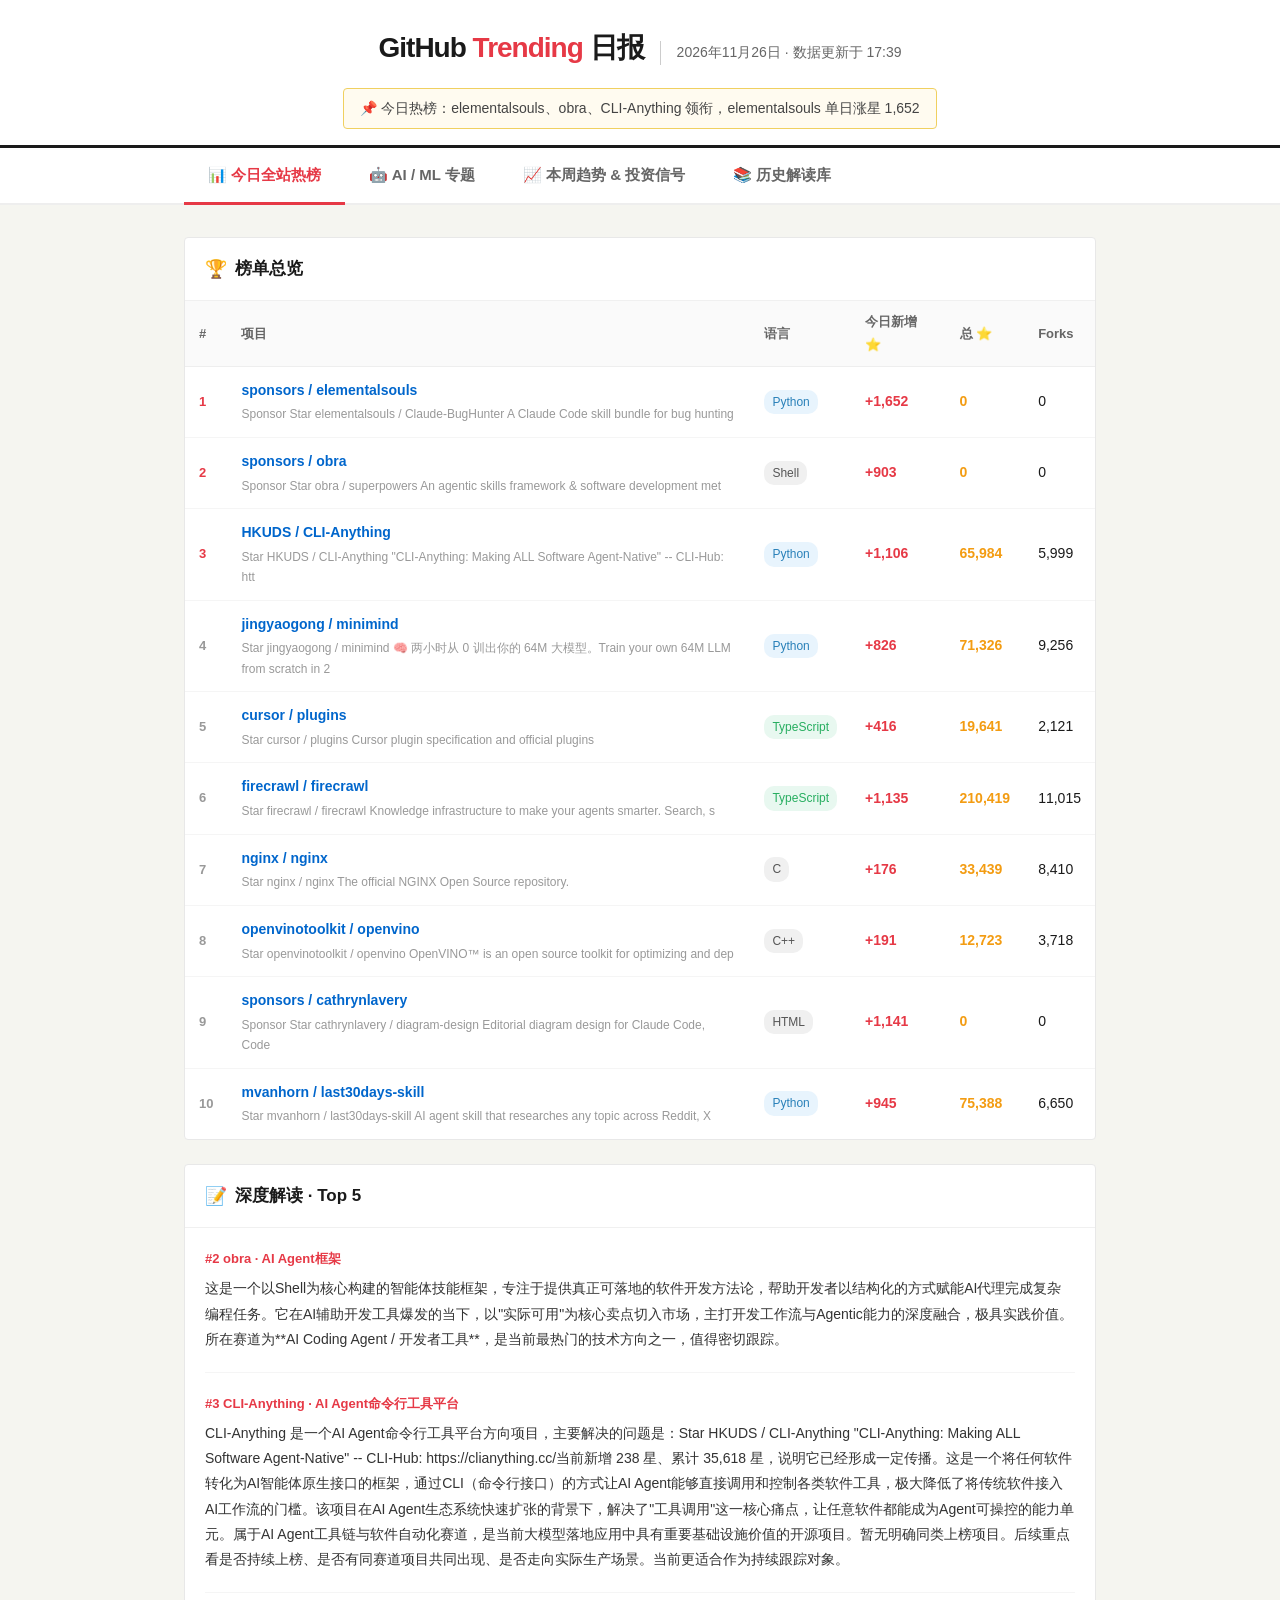
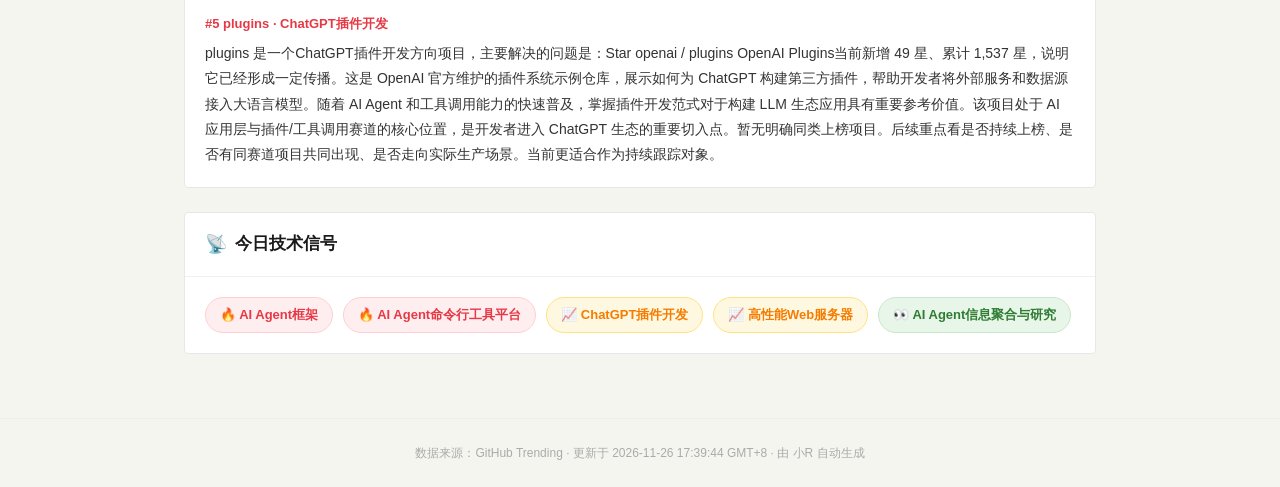
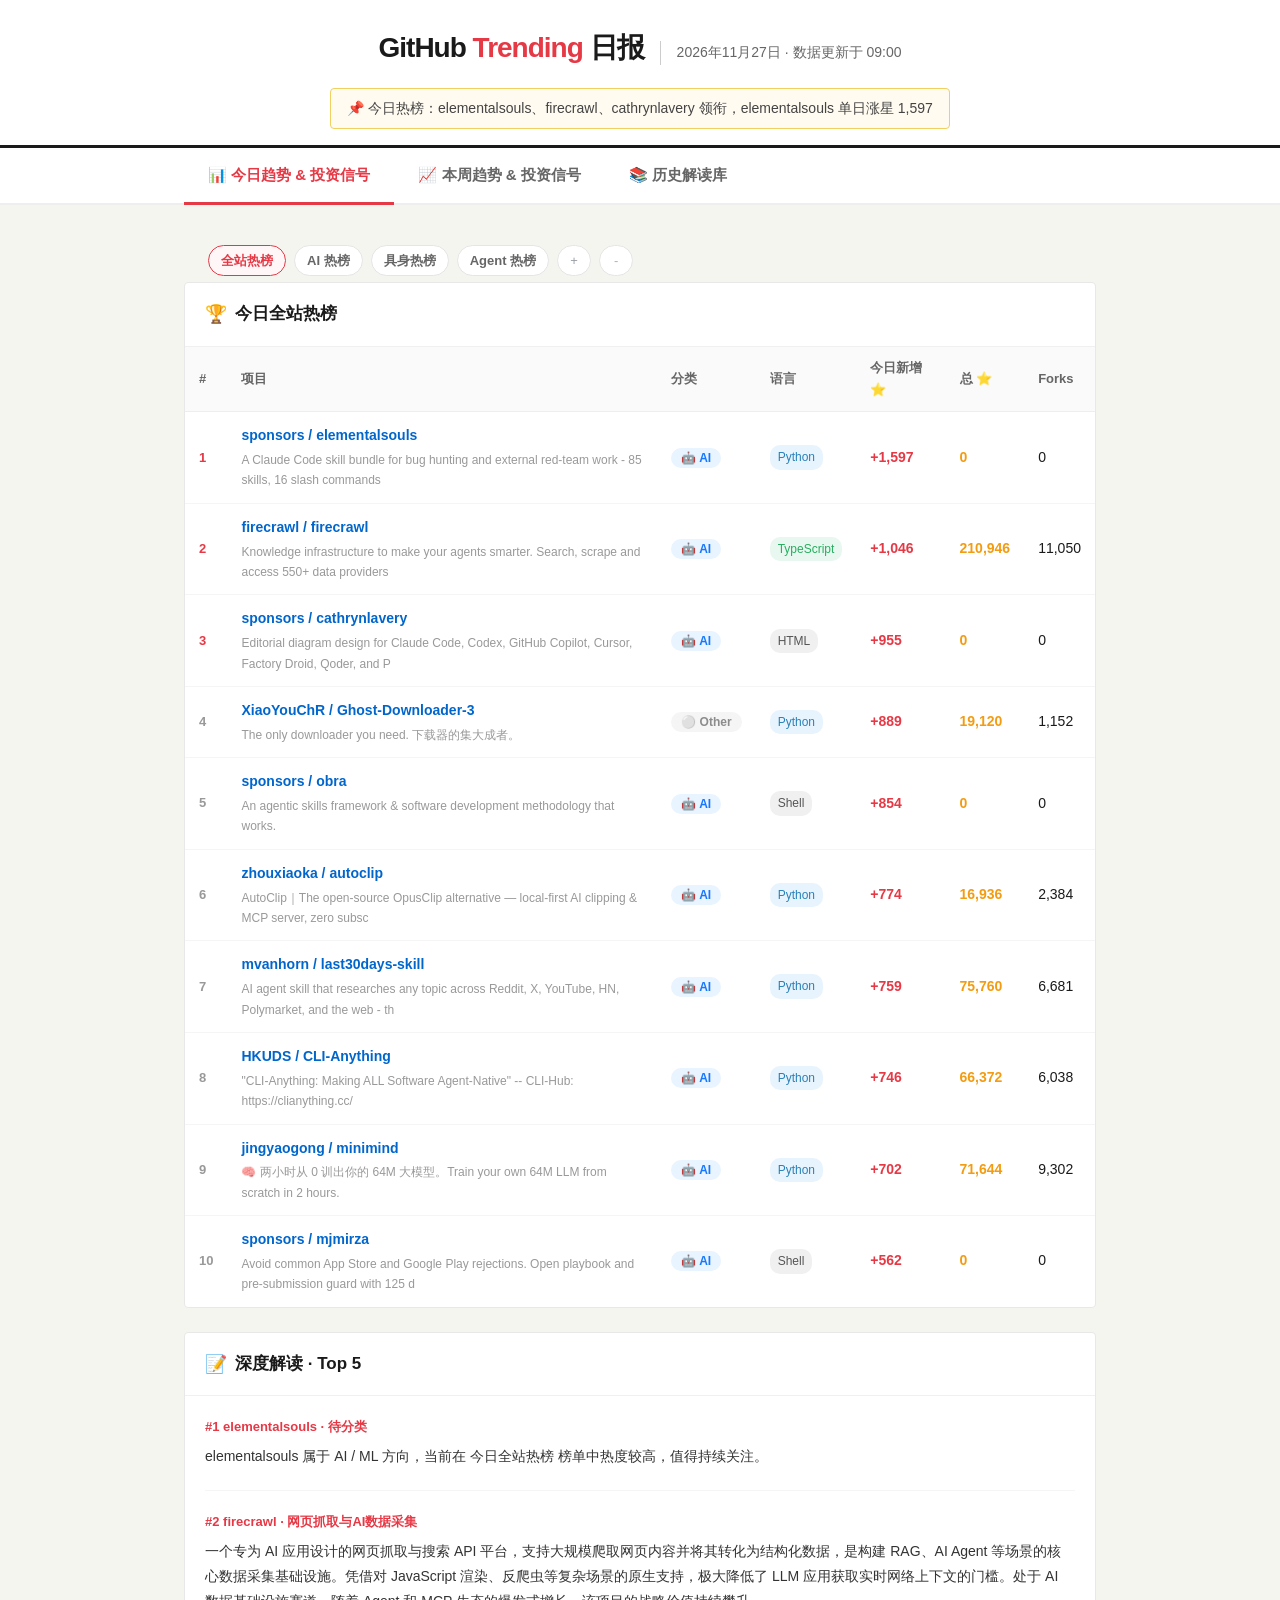
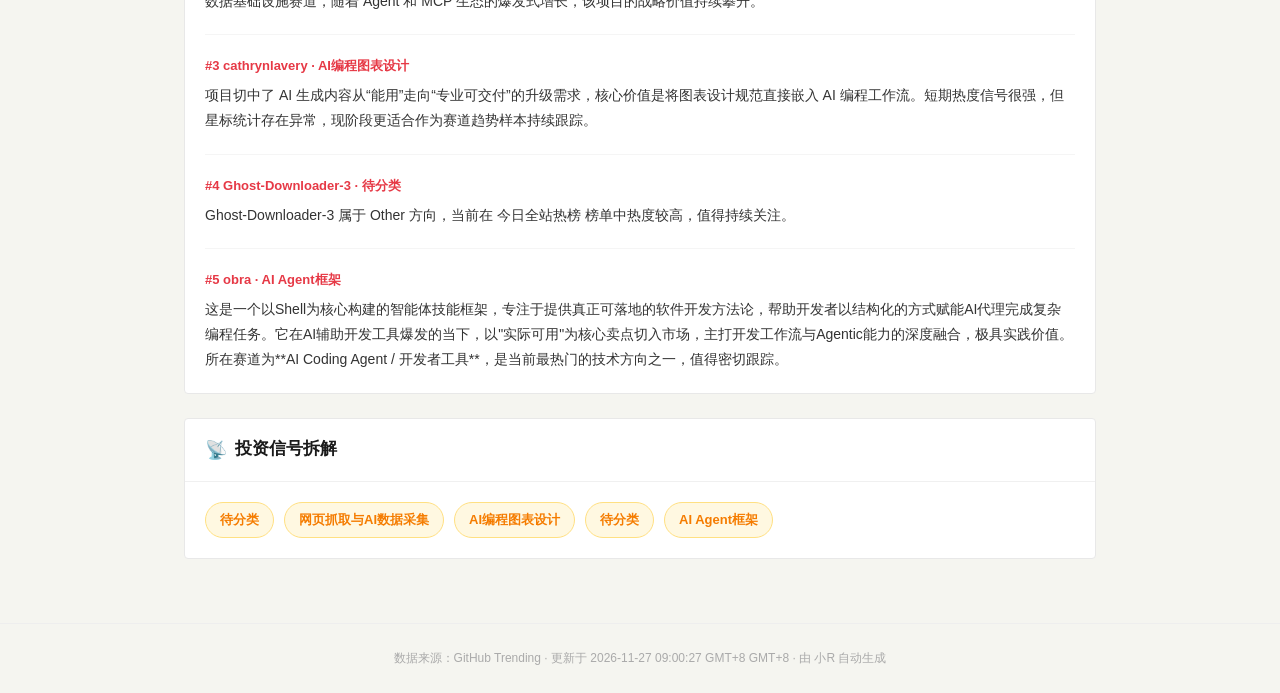
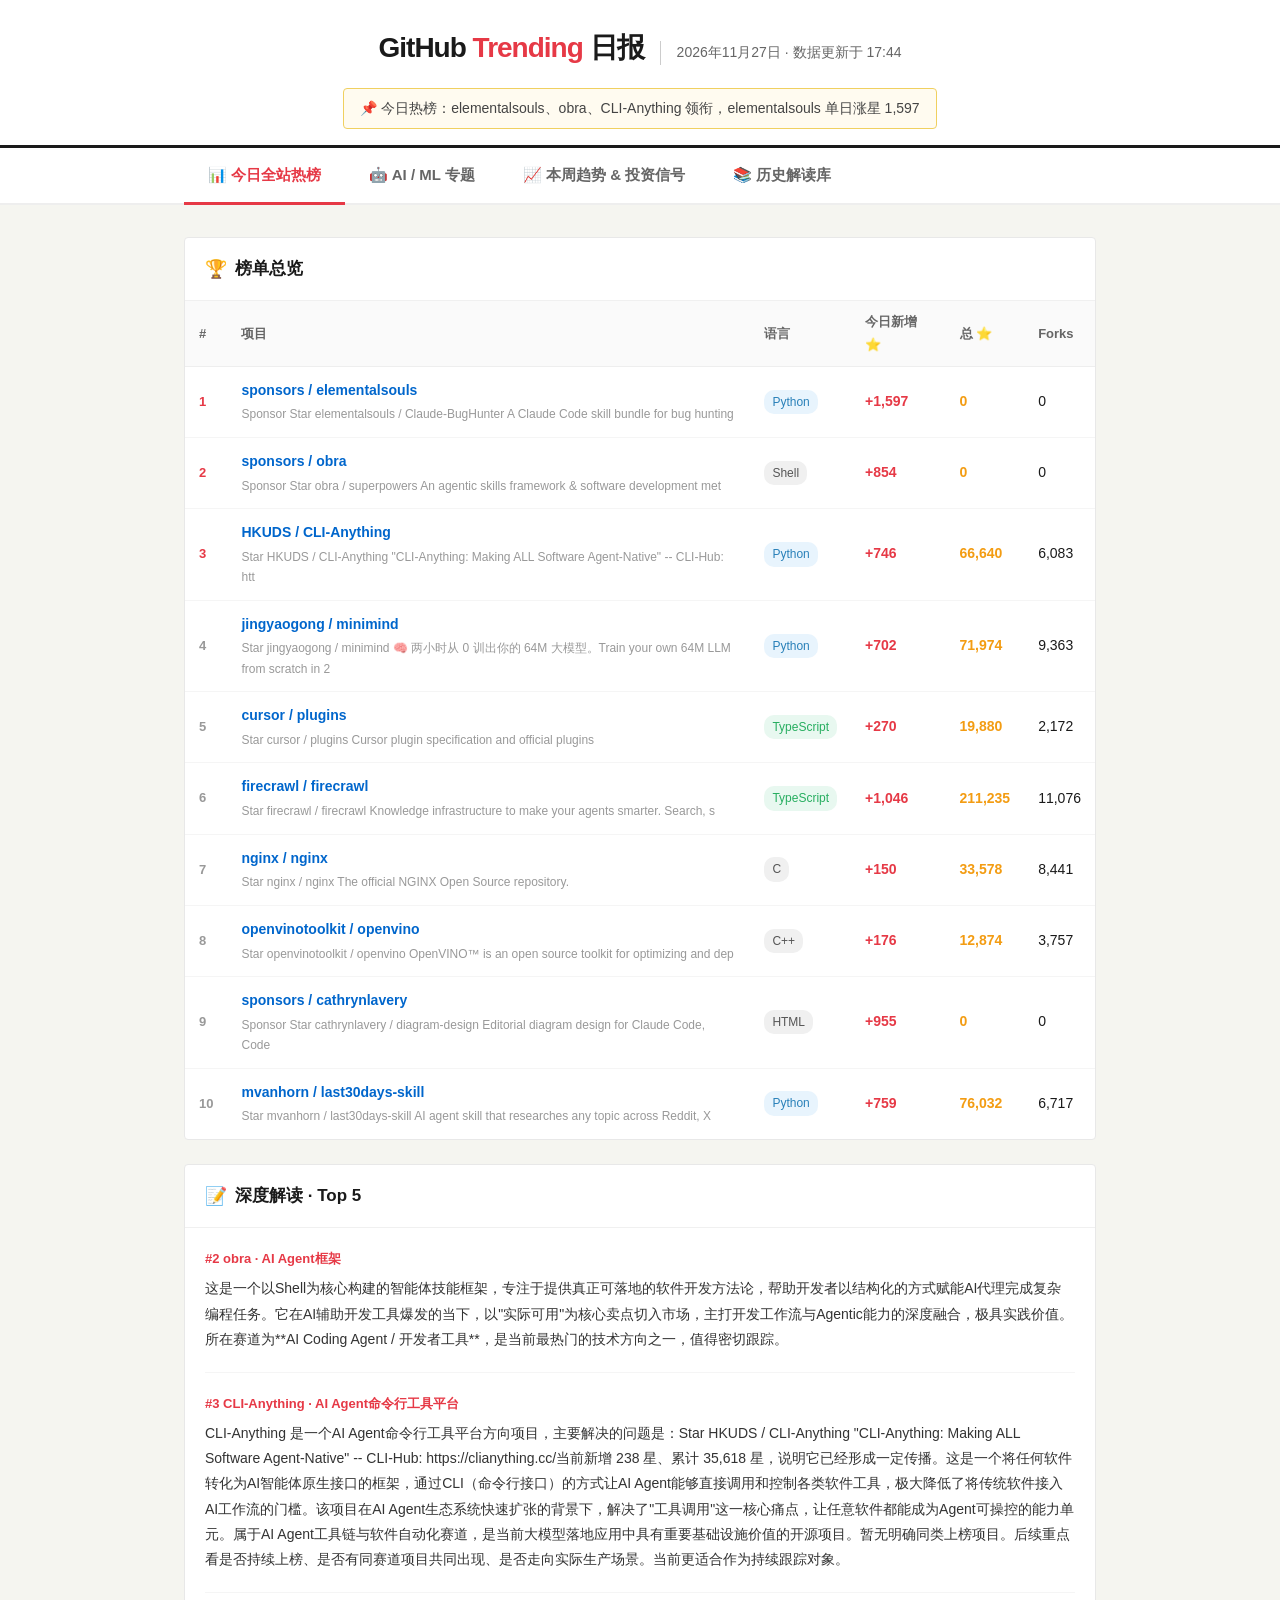
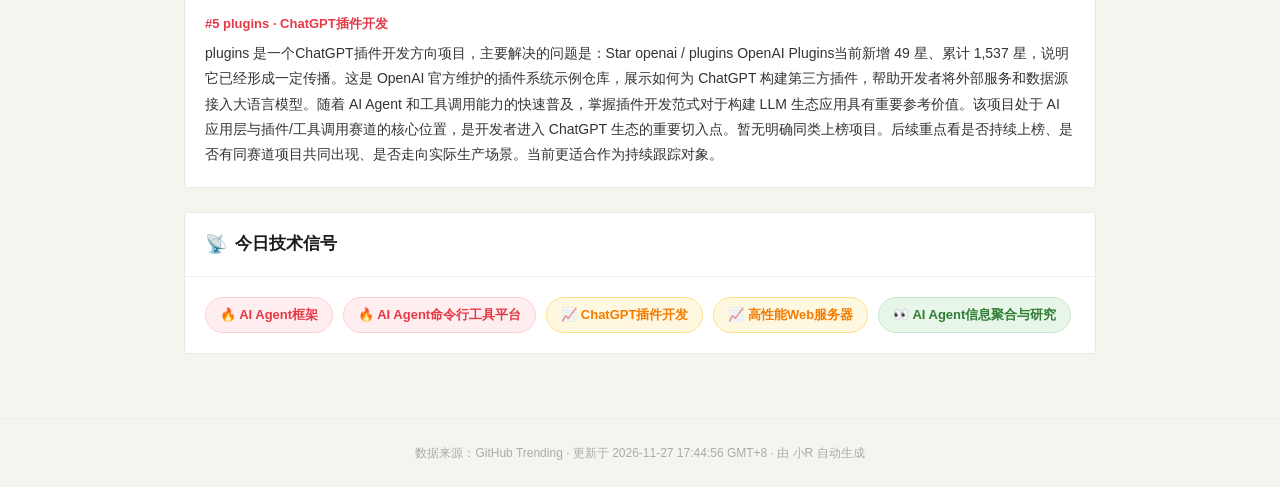
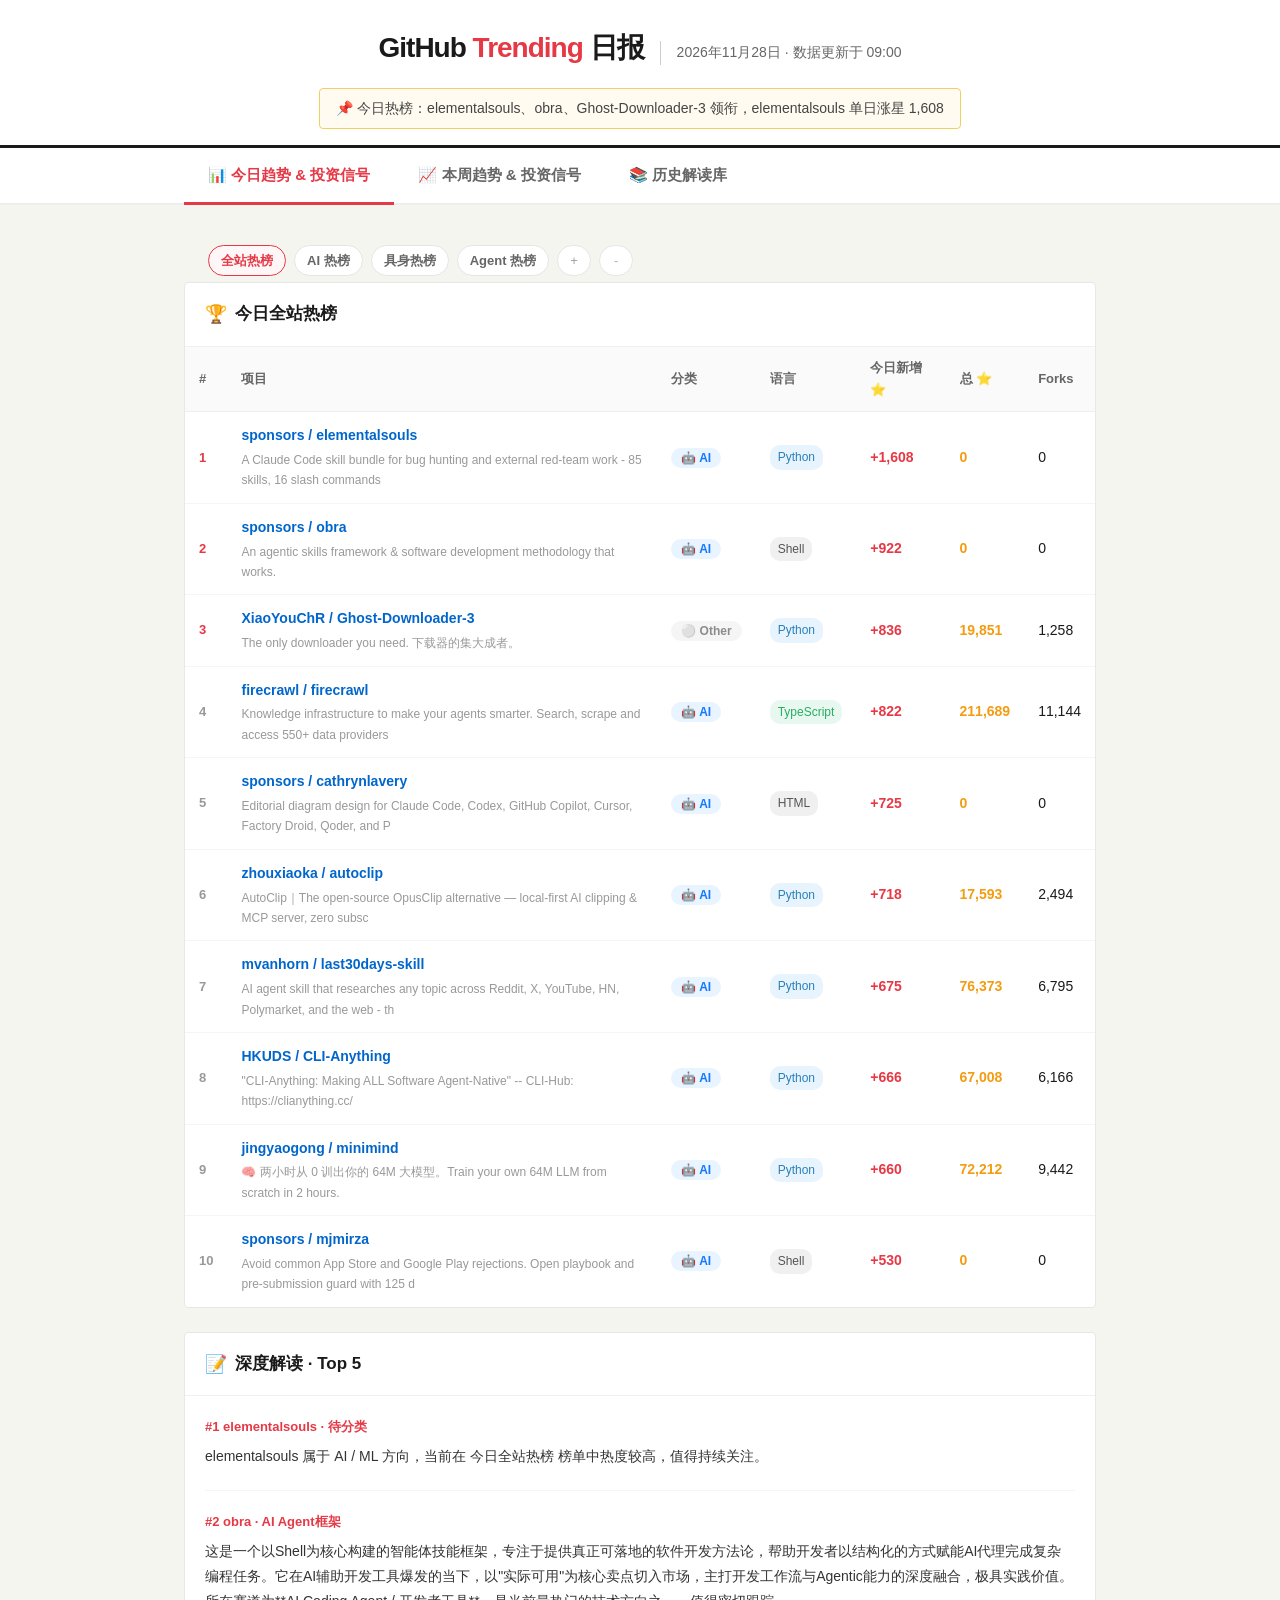
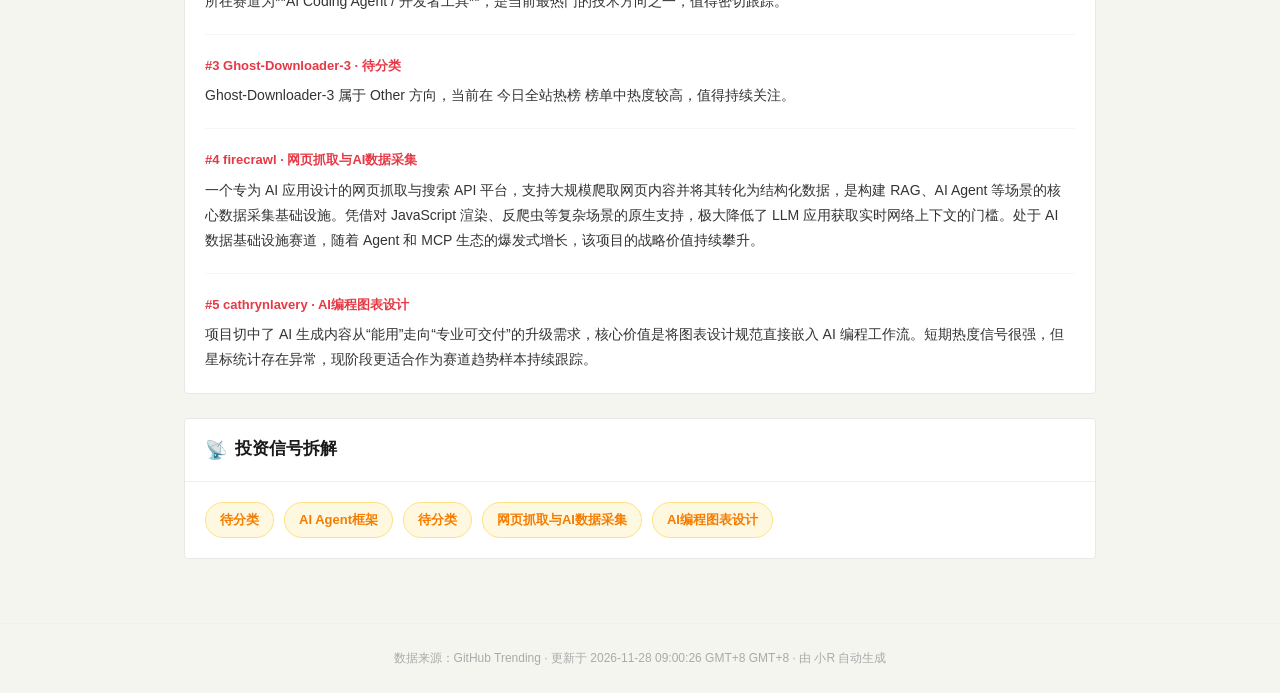
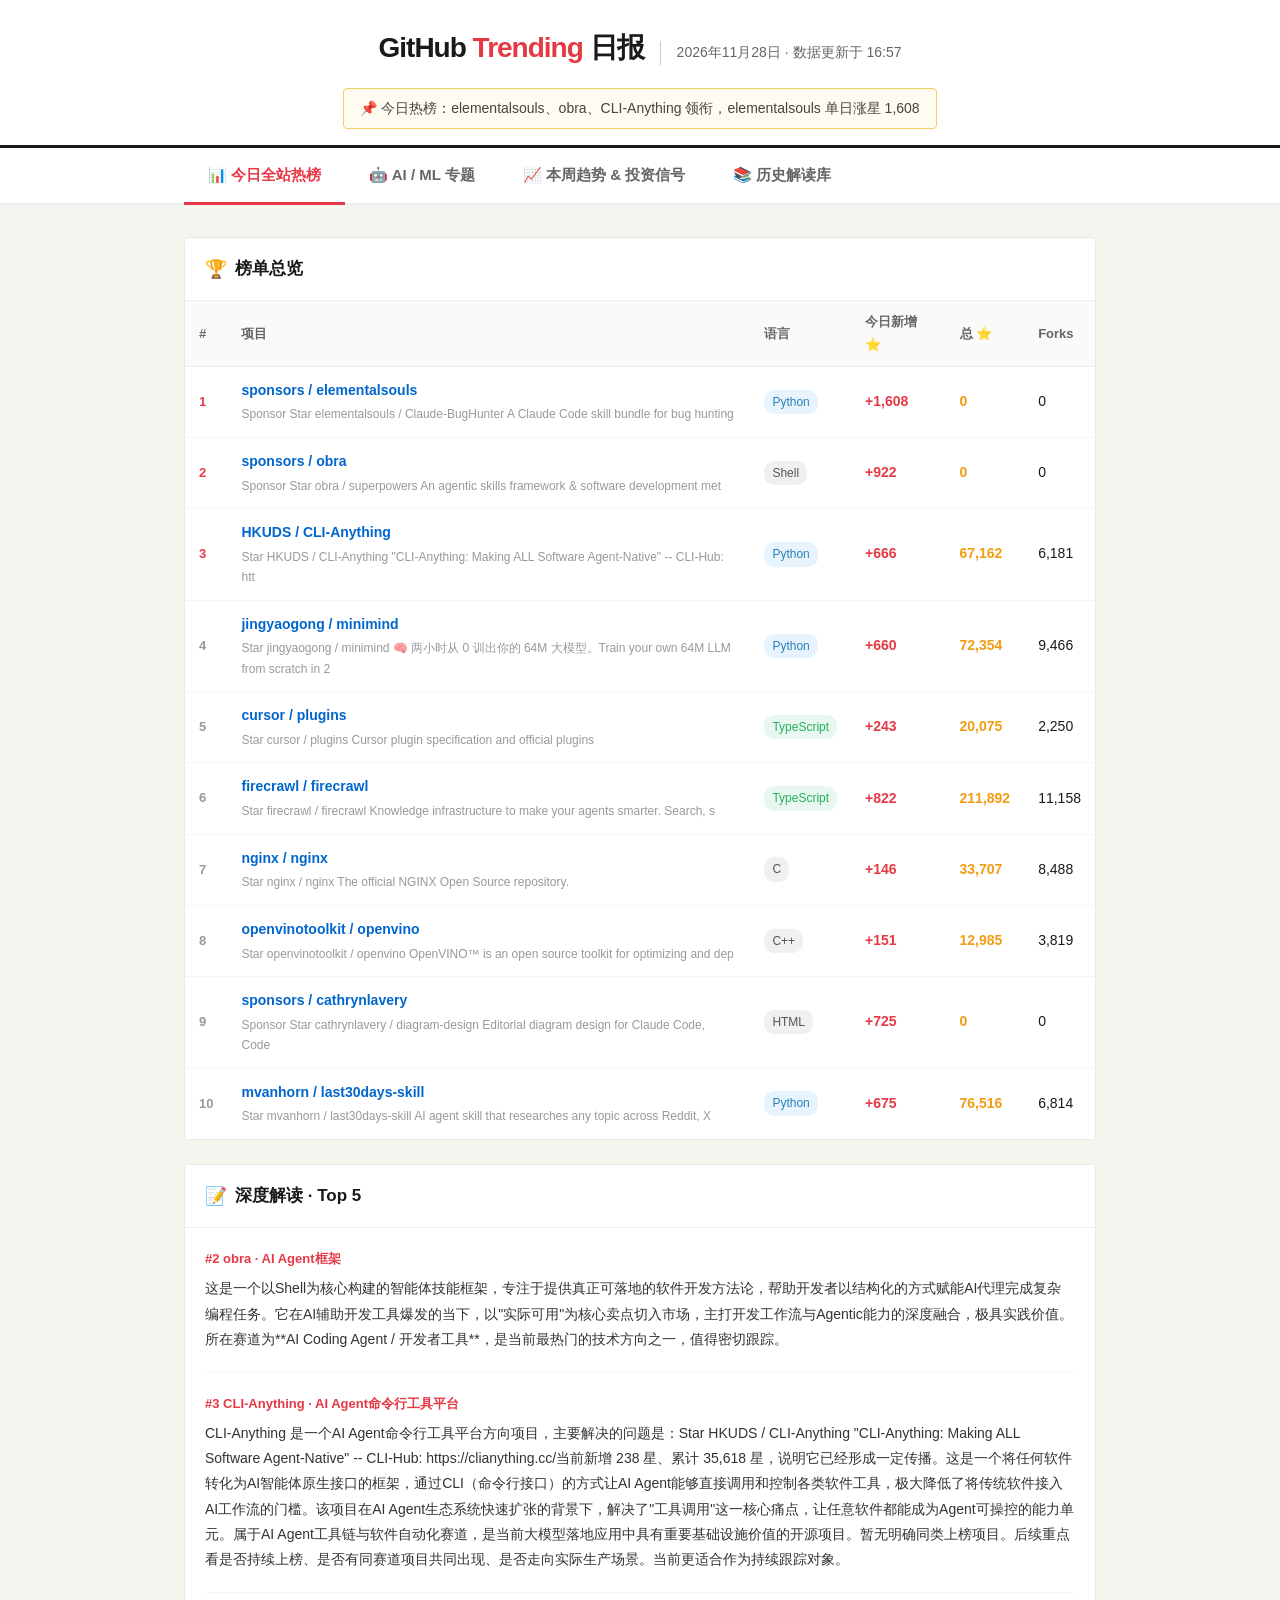
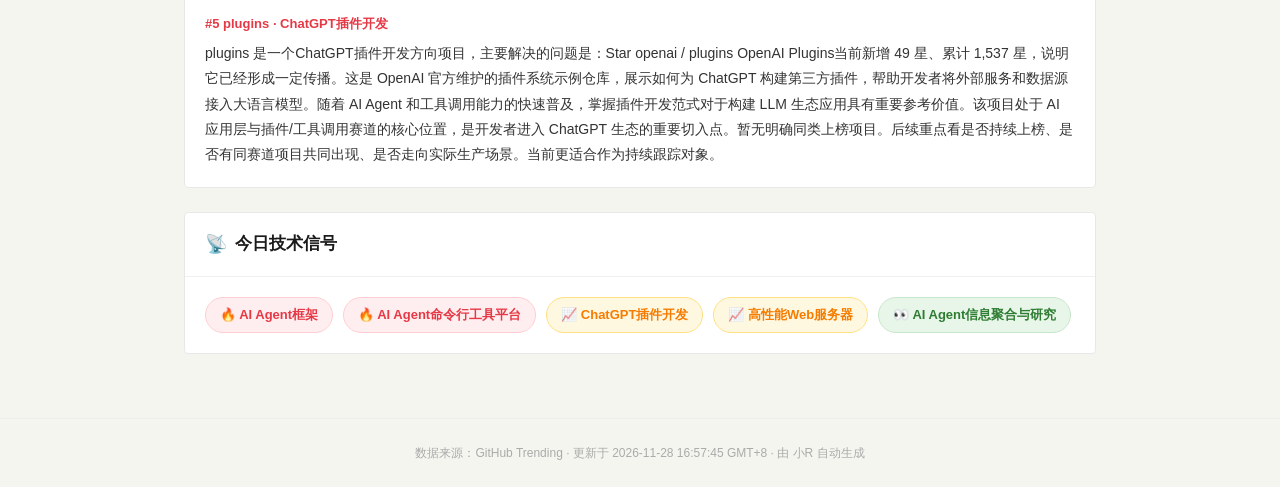
